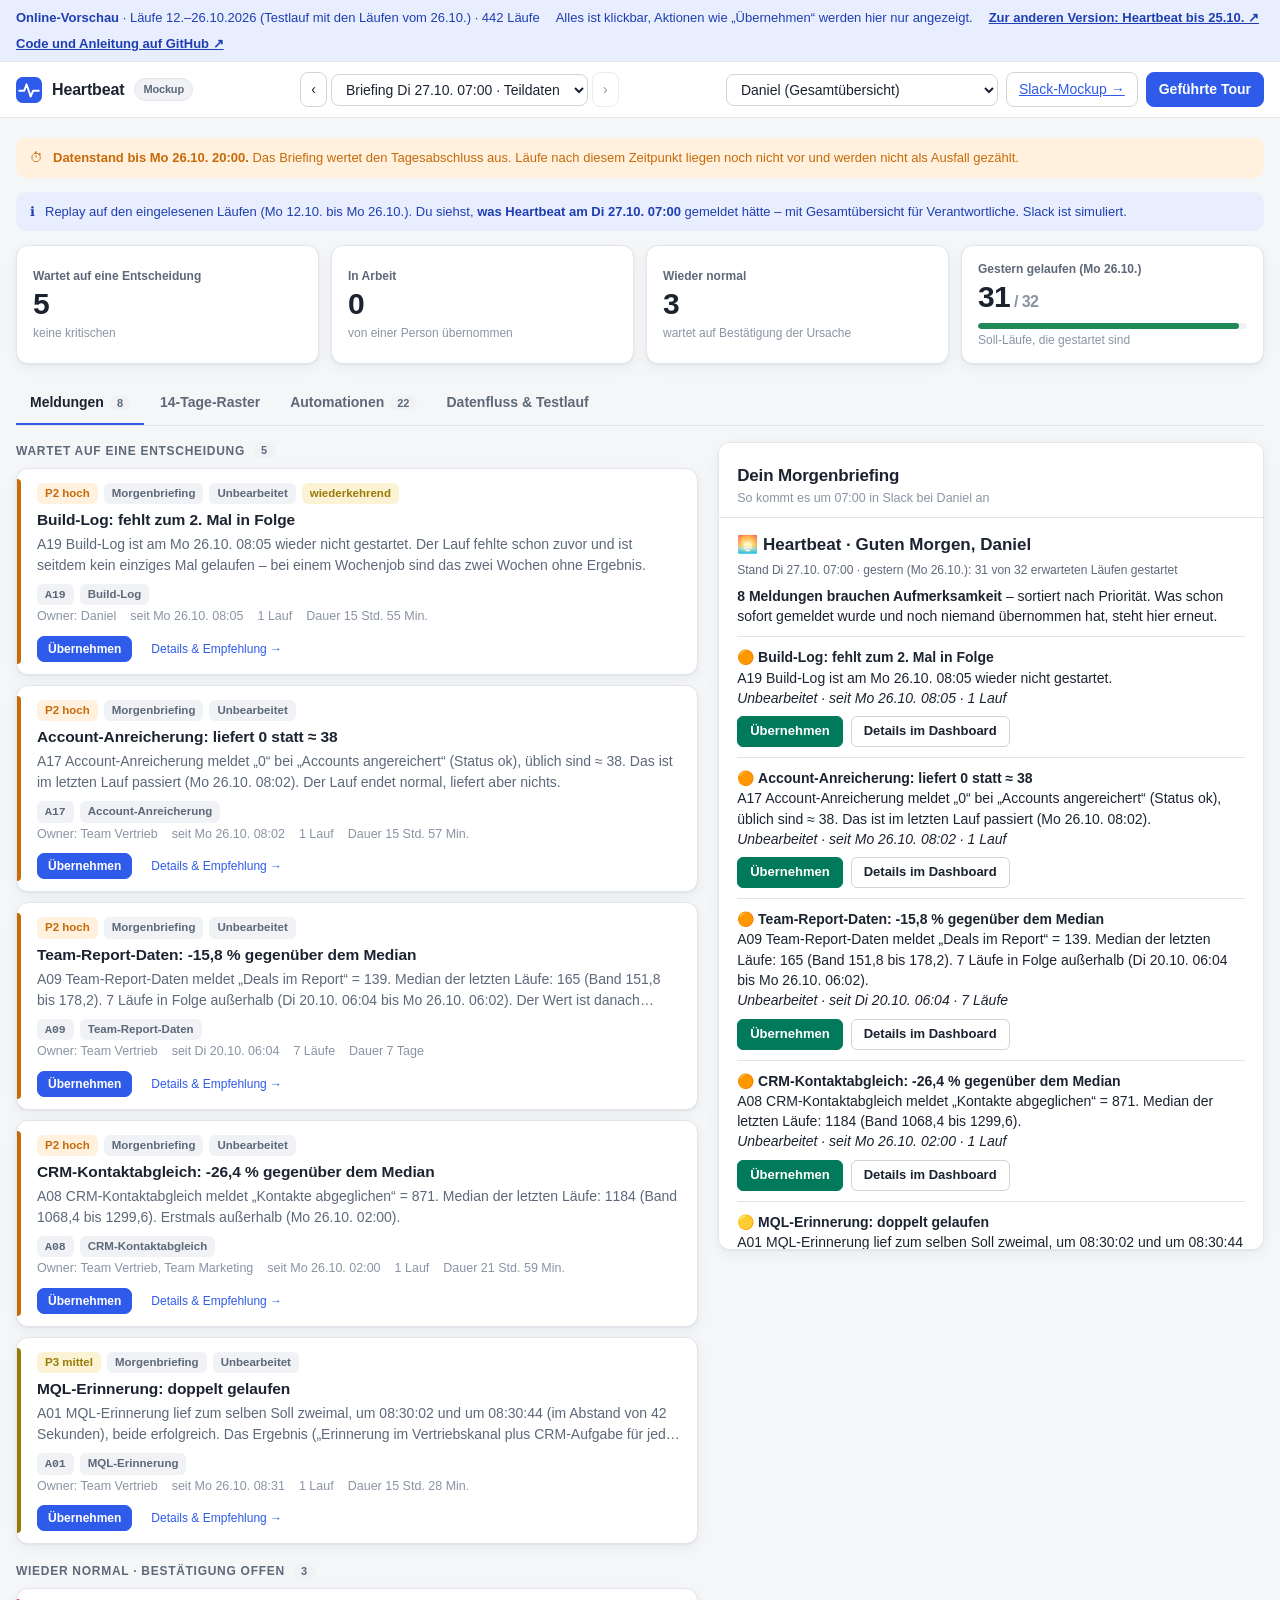
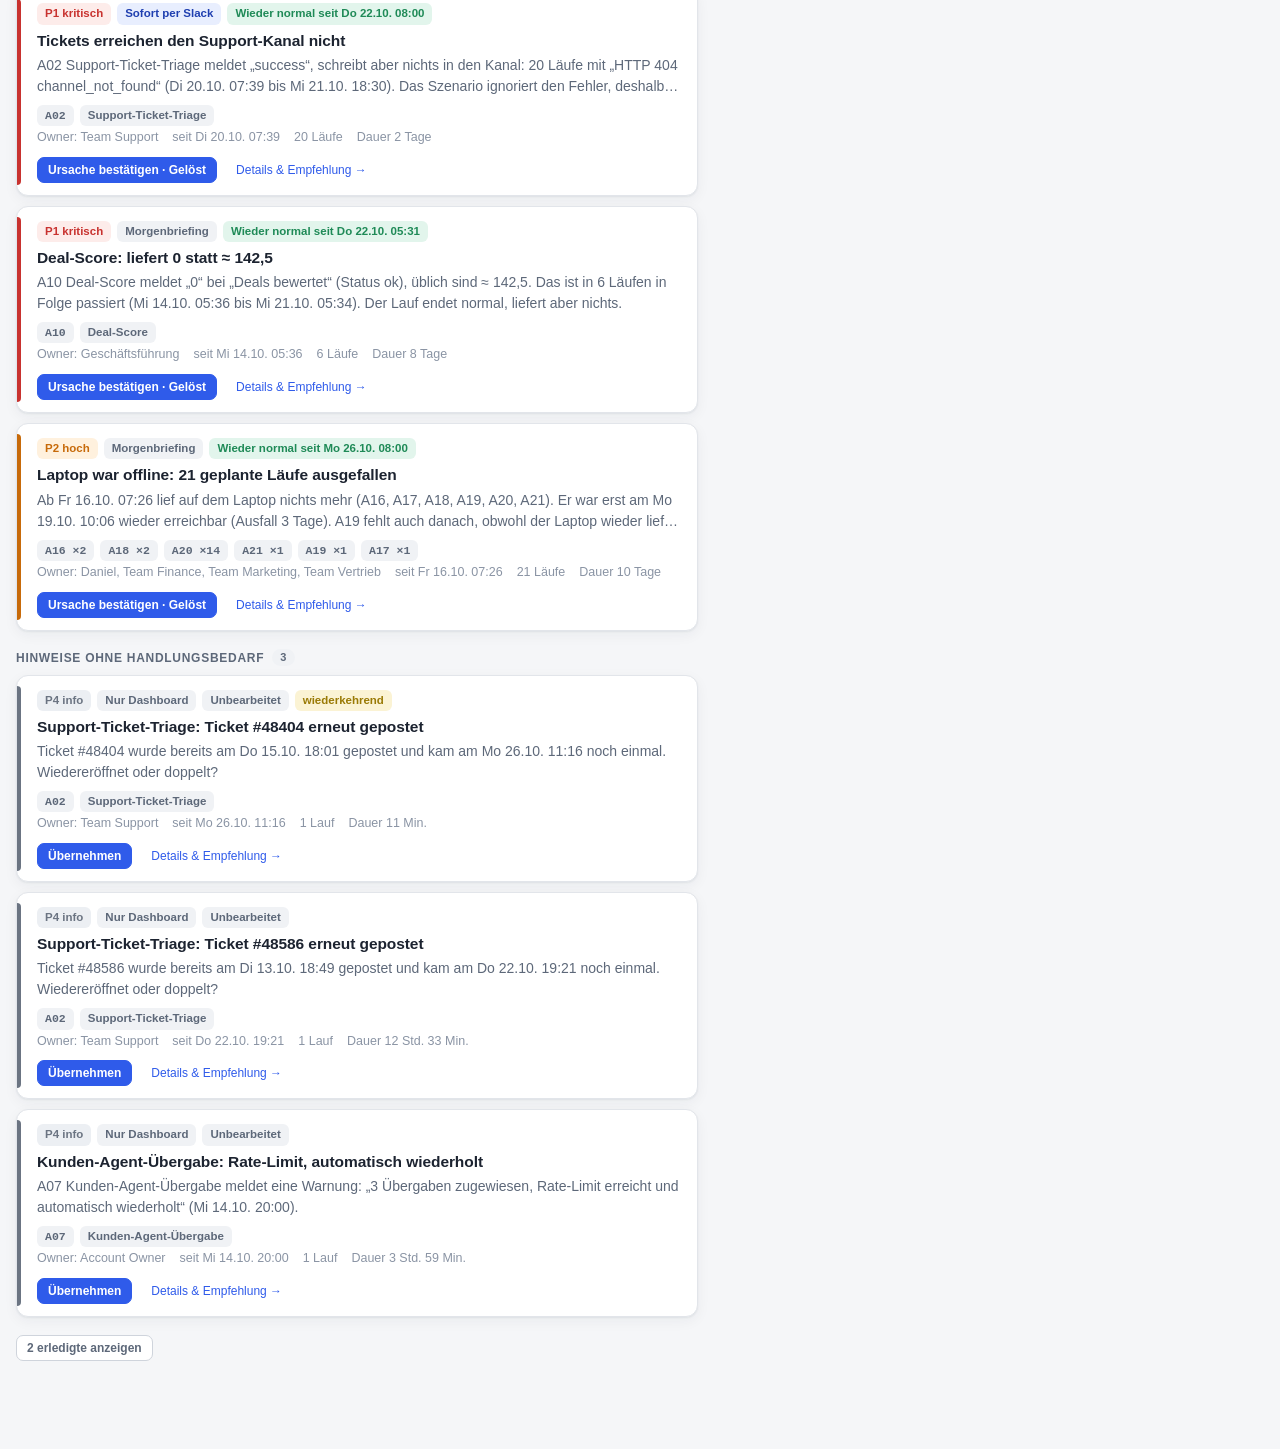
==== ergebnis/MVP_mit_26-10.html @ c48a9f31 "README als roter Faden, Ergebnis-Ordner, neue Präsentation - README: Kurzfassung, Problem, Vorgehen," ====
<!doctype html>
<html lang="de">
<head>
<meta charset="utf-8">
<meta name="viewport" content="width=device-width, initial-scale=1, viewport-fit=cover">
<title>Heartbeat Testlauf 26.10.</title>
<meta name="claude:viewport-fit-sides" content="cover">
<style>
/* Heartbeat – Dashboard und Slack-Mockup. Farben als Tokens, Dunkelmodus folgt dem System. */
:root {
  --bg: #f5f6f8; --surface: #ffffff; --surface-2: #f0f2f5; --line: #e2e5ea; --line-2: #cfd4dc;
  --text: #1c2330; --muted: #5d6879; --faint: #8a94a4;
  --accent: #2f5bea; --accent-bg: #e8eefe; --accent-text: #1f3fb0;
  --p1: #c8322f; --p1-bg: #fdecea; --p2: #c76a0a; --p2-bg: #fff1de; --p3: #9a7a06; --p3-bg: #fbf3d4; --p4: #6b7482; --p4-bg: #eceff3;
  --ok: #1f8a57; --ok-bg: #e2f5ec; --grid-na: #eef0f4; --shadow: 0 1px 2px rgba(20,30,50,.06), 0 4px 14px rgba(20,30,50,.05);
  --radius: 12px; --mono: ui-monospace, SFMono-Regular, Menlo, monospace;
}
@media (prefers-color-scheme: dark) {
  :root:not([data-theme="light"]) {--bg: #11151c; --surface: #181d26; --surface-2: #1f2530; --line: #2a313e; --line-2: #384152;
    --text: #e7ebf2; --muted: #a2adbf; --faint: #7d8799;
    --accent: #7c9bff; --accent-bg: #1d2748; --accent-text: #b8c9ff;
    --p1: #ff7b72; --p1-bg: #3a1c1c; --p2: #f0a04b; --p2-bg: #3a2a14; --p3: #e3c452; --p3-bg: #38310f; --p4: #9aa4b5; --p4-bg: #232a35;
    --ok: #4cc38a; --ok-bg: #14301f; --grid-na: #1d232d; --shadow: 0 1px 2px rgba(0,0,0,.4); color-scheme: dark; }
}
:root[data-theme="dark"] {--bg: #11151c; --surface: #181d26; --surface-2: #1f2530; --line: #2a313e; --line-2: #384152;
    --text: #e7ebf2; --muted: #a2adbf; --faint: #7d8799;
    --accent: #7c9bff; --accent-bg: #1d2748; --accent-text: #b8c9ff;
    --p1: #ff7b72; --p1-bg: #3a1c1c; --p2: #f0a04b; --p2-bg: #3a2a14; --p3: #e3c452; --p3-bg: #38310f; --p4: #9aa4b5; --p4-bg: #232a35;
    --ok: #4cc38a; --ok-bg: #14301f; --grid-na: #1d232d; --shadow: 0 1px 2px rgba(0,0,0,.4); color-scheme: dark; }
* { box-sizing: border-box; }
html { color-scheme: light dark; }
body { margin: 0; background: var(--bg); color: var(--text); font: 14px/1.5 -apple-system, BlinkMacSystemFont, "Segoe UI", Roboto, Helvetica, Arial, sans-serif; -webkit-font-smoothing: antialiased; }
button, select, input { font: inherit; color: inherit; }
button { cursor: pointer; }
a { color: var(--accent); }
.num { font-variant-numeric: tabular-nums; }
.sr { position: absolute; left: -9999px; }

/* ---------- Kopfleiste */
.top { position: sticky; top: 0; z-index: 20; background: color-mix(in srgb, var(--surface) 92%, transparent); backdrop-filter: blur(8px); border-bottom: 1px solid var(--line); }
.top-in { max-width: 1280px; margin: 0 auto; padding: 10px 24px; display: flex; align-items: center; gap: 16px; flex-wrap: wrap; }
.brand { display: flex; align-items: center; gap: 10px; font-weight: 650; font-size: 16px; letter-spacing: -.01em; }
.brand svg { width: 26px; height: 26px; }
.pill { font-size: 11px; font-weight: 600; padding: 2px 8px; border-radius: 999px; background: var(--surface-2); color: var(--muted); border: 1px solid var(--line); }
.pill.warn { background: var(--p2-bg); color: var(--p2); border-color: transparent; }
.stepper { display: flex; align-items: center; gap: 4px; margin: 0 auto; }
.stepper button, .btn { border: 1px solid var(--line-2); background: var(--surface); border-radius: 8px; padding: 6px 12px; transition: background .12s, border-color .12s; }
.stepper button { padding: 6px 10px; }
.stepper button:hover:not(:disabled), .btn:hover:not(:disabled) { background: var(--surface-2); }
button:disabled { opacity: .45; cursor: default; }
.stepper select { border: 1px solid var(--line-2); background: var(--surface); border-radius: 8px; padding: 6px 10px; min-width: 150px; max-width: 280px; }
.right { display: flex; align-items: center; gap: 8px; flex-wrap: wrap; }
.right label { color: var(--muted); font-size: 12px; }
.right select { border: 1px solid var(--line-2); background: var(--surface); border-radius: 8px; padding: 6px 10px; }
.btn.primary { background: var(--accent); border-color: var(--accent); color: #fff; font-weight: 600; }
.btn.primary:hover:not(:disabled) { filter: brightness(1.08); background: var(--accent); }
.btn.sm { padding: 3px 10px; font-size: 12px; border-radius: 7px; }
.btn.ghost { border-color: transparent; background: transparent; color: var(--accent); }
.btn.danger { color: var(--p1); }
:focus-visible { outline: 2px solid var(--accent); outline-offset: 2px; }

.wrap { max-width: 1280px; margin: 0 auto; padding: 20px 24px 80px; }
.banner { display: flex; gap: 10px; align-items: flex-start; padding: 10px 14px; border-radius: 10px; margin-bottom: 14px; background: var(--accent-bg); color: var(--accent-text); font-size: 13px; }
.banner.warn { background: var(--p2-bg); color: var(--p2); }
.banner b { font-weight: 650; }

/* ---------- Kennzahlen */
.kpis { display: grid; grid-template-columns: repeat(4, minmax(0, 1fr)); gap: 12px; margin-bottom: 18px; }
.kpi { background: var(--surface); border: 1px solid var(--line); border-radius: var(--radius); padding: 14px 16px; text-align: left; box-shadow: var(--shadow); }
.kpi:hover { border-color: var(--line-2); }
.kpi.on { outline: 2px solid var(--accent); }
.kpi .l { color: var(--muted); font-size: 12px; font-weight: 550; }
.kpi .v { font-size: 30px; font-weight: 680; letter-spacing: -.02em; line-height: 1.15; margin-top: 2px; }
.kpi .s { color: var(--faint); font-size: 12px; margin-top: 2px; }
.kpi.alert .v { color: var(--p1); }
.bar { height: 6px; background: var(--surface-2); border-radius: 99px; overflow: hidden; margin-top: 8px; }
.bar > i { display: block; height: 100%; background: var(--ok); border-radius: 99px; }

/* ---------- Tabs */
.tabs { display: flex; gap: 2px; border-bottom: 1px solid var(--line); margin-bottom: 16px; overflow-x: auto; }
.tab { background: none; border: 0; padding: 10px 14px; color: var(--muted); font-weight: 560; border-bottom: 2px solid transparent; white-space: nowrap; }
.tab.on { color: var(--text); border-bottom-color: var(--accent); }
.tab .n { margin-left: 6px; font-size: 11px; background: var(--surface-2); border-radius: 99px; padding: 1px 7px; color: var(--muted); }

/* ---------- Meldungen */
.cols { display: grid; grid-template-columns: minmax(0, 1.25fr) minmax(0, 1fr); gap: 20px; align-items: start; }
.lane-h { display: flex; align-items: center; gap: 8px; margin: 18px 0 8px; font-size: 12px; text-transform: uppercase; letter-spacing: .06em; color: var(--muted); font-weight: 650; }
.lane-h:first-child { margin-top: 0; }
.lane-h .n { background: var(--surface-2); border-radius: 99px; padding: 0 8px; font-size: 11px; }
.card { position: relative; background: var(--surface); border: 1px solid var(--line); border-radius: var(--radius); padding: 14px 16px 12px 20px; margin-bottom: 10px; box-shadow: var(--shadow); cursor: pointer; transition: border-color .12s, transform .12s; }
.card:hover { border-color: var(--line-2); }
.card.sel { border-color: var(--accent); box-shadow: 0 0 0 1px var(--accent), var(--shadow); }
.card::before { content: ""; position: absolute; left: 0; top: 10px; bottom: 10px; width: 4px; border-radius: 0 4px 4px 0; background: var(--p4); }
.card.p1::before { background: var(--p1); } .card.p2::before { background: var(--p2); } .card.p3::before { background: var(--p3); }
.card.done { opacity: .7; }
.card h3 { margin: 6px 0 4px; font-size: 15.5px; letter-spacing: -.005em; line-height: 1.3; }
.card p { margin: 0 0 8px; color: var(--muted); display: -webkit-box; -webkit-line-clamp: 2; -webkit-box-orient: vertical; overflow: hidden; }
.chips { display: flex; flex-wrap: wrap; gap: 6px; align-items: center; }
.chip { font-size: 11.5px; font-weight: 600; padding: 2px 8px; border-radius: 6px; background: var(--surface-2); color: var(--muted); white-space: nowrap; }
.chip.p1 { background: var(--p1-bg); color: var(--p1); } .chip.p2 { background: var(--p2-bg); color: var(--p2); } .chip.p3 { background: var(--p3-bg); color: var(--p3); } .chip.p4 { background: var(--p4-bg); color: var(--p4); }
.chip.ok { background: var(--ok-bg); color: var(--ok); } .chip.acc { background: var(--accent-bg); color: var(--accent-text); }
.chip.auto { font-family: var(--mono); font-weight: 560; }
.meta { display: flex; flex-wrap: wrap; gap: 6px 14px; color: var(--faint); font-size: 12.5px; align-items: center; margin-top: 2px; }
.acts { display: flex; gap: 8px; margin-top: 10px; }
.empty { text-align: center; padding: 40px 20px; background: var(--surface); border: 1px dashed var(--line-2); border-radius: var(--radius); color: var(--muted); }
.empty b { display: block; color: var(--text); font-size: 16px; margin-bottom: 4px; }

/* ---------- Seitenbereich */
.side { position: sticky; top: 76px; max-height: calc(100vh - 92px); overflow: auto; background: var(--surface); border: 1px solid var(--line); border-radius: var(--radius); box-shadow: var(--shadow); }
.side-h { padding: 16px 18px 10px; border-bottom: 1px solid var(--line); position: sticky; top: 0; background: var(--surface); z-index: 2; }
.side-h h2 { margin: 6px 0 2px; font-size: 17px; line-height: 1.3; letter-spacing: -.01em; }
.x { float: right; border: 0; background: var(--surface-2); border-radius: 8px; width: 30px; height: 30px; font-size: 18px; line-height: 1; color: var(--muted); }
.side-b { padding: 14px 18px 20px; }
.subtabs { display: flex; gap: 2px; padding: 0 12px; border-bottom: 1px solid var(--line); position: sticky; top: 0; background: var(--surface); }
.subtabs .tab { padding: 9px 10px; font-size: 13px; }
.sec { margin: 0 0 18px; }
.sec h4 { margin: 0 0 6px; font-size: 11.5px; text-transform: uppercase; letter-spacing: .06em; color: var(--muted); font-weight: 650; }
.sec p { margin: 0; }
.sec ul { margin: 0; padding-left: 18px; } .sec li { margin: 3px 0; }
.callout { padding: 10px 12px; border-radius: 10px; background: var(--surface-2); color: var(--muted); font-size: 13px; margin-bottom: 14px; }
.callout.ai { background: var(--accent-bg); color: var(--accent-text); }
.step { display: grid; grid-template-columns: 78px 1fr; gap: 10px; padding: 10px 0; border-top: 1px solid var(--line); align-items: start; }
.step:first-of-type { border-top: 0; }
.step .tp { font-size: 11px; font-weight: 700; text-transform: uppercase; letter-spacing: .05em; padding-top: 2px; }
.tp.pruefen { color: var(--accent); } .tp.aendern { color: var(--p2); } .tp.nacharbeit { color: var(--ok); } .tp.bestaetigen { color: var(--p3); }
.step .approve { margin-top: 6px; }
.pl { padding: 10px 12px; border: 1px solid var(--line); border-radius: 10px; margin-bottom: 8px; }
.pl b { display: block; margin-bottom: 2px; }
.str { font-size: 11px; font-weight: 650; padding: 1px 7px; border-radius: 99px; margin-left: 6px; }
.str.belegt { background: var(--ok-bg); color: var(--ok); } .str.hinweis { background: var(--accent-bg); color: var(--accent-text); } .str.hypothese { background: var(--p3-bg); color: var(--p3); }
.tl { list-style: none; margin: 0; padding: 0 0 0 14px; border-left: 2px solid var(--line); }
.tl li { position: relative; padding: 0 0 14px 14px; }
.tl li::before { content: ""; position: absolute; left: -22px; top: 5px; width: 10px; height: 10px; border-radius: 50%; background: var(--line-2); border: 2px solid var(--surface); }
.tl li.slack::before { background: var(--accent); } .tl li.ok::before { background: var(--ok); } .tl li.mensch::before { background: var(--p3); } .tl li.erkannt::before { background: var(--p1); }
.tl .t { color: var(--faint); font-size: 12px; display: block; }
table { border-collapse: collapse; width: 100%; }
th { text-align: left; font-size: 11.5px; text-transform: uppercase; letter-spacing: .05em; color: var(--muted); font-weight: 650; padding: 8px 10px; border-bottom: 1px solid var(--line); background: var(--surface); position: sticky; top: 0; }
td { padding: 8px 10px; border-bottom: 1px solid var(--line); vertical-align: top; }
tr.hit td { background: var(--p1-bg); } tr.miss td { background: var(--p2-bg); } tr.good td { background: var(--ok-bg); }
.mono { font-family: var(--mono); font-size: 12px; }
.tbl-wrap { border: 1px solid var(--line); border-radius: var(--radius); background: var(--surface); overflow: auto; box-shadow: var(--shadow); }
.dot { display: inline-block; width: 9px; height: 9px; border-radius: 50%; background: var(--ok); margin-right: 6px; }
.dot.l1 { background: var(--p1); } .dot.l2 { background: var(--p2); } .dot.l3 { background: var(--p3); }

/* ---------- Raster */
.grid-wrap { background: var(--surface); border: 1px solid var(--line); border-radius: var(--radius); padding: 16px; overflow: auto; box-shadow: var(--shadow); }
.grid { border-collapse: separate; border-spacing: 3px; width: auto; }
.grid th { position: static; border: 0; background: none; padding: 0 0 4px; text-align: center; font-size: 10.5px; line-height: 1.25; text-transform: none; letter-spacing: 0; white-space: nowrap; width: 24px; min-width: 24px; font-weight: 600; }
.grid th.we { color: var(--faint); font-weight: 500; } .grid th.cur { color: var(--accent); }
.grid td { padding: 0; border: 0; }
.grid td.lab { padding: 0 12px 0 0; white-space: nowrap; font-size: 13px; }
.grid td.lab small { color: var(--faint); margin-left: 6px; }
.grid .grp td { padding: 12px 0 4px; font-size: 11px; font-weight: 700; text-transform: uppercase; letter-spacing: .06em; color: var(--muted); }
.cell { width: 24px; height: 22px; border-radius: 5px; display: flex; align-items: center; justify-content: center; font-size: 11px; font-weight: 700; background: var(--grid-na); color: transparent; border: 0; padding: 0; }
.cell.ok { background: var(--ok-bg); color: var(--ok); box-shadow: inset 0 0 0 1px color-mix(in srgb, var(--ok) 35%, transparent); }
.cell.fail { background: var(--p1); color: #fff; }
.cell.miss { background: repeating-linear-gradient(135deg, var(--p2) 0 4px, color-mix(in srgb, var(--p2) 55%, var(--surface)) 4px 8px); color: #fff; }
.cell.warn { background: var(--p3); color: #fff; }
.cell.cur { outline: 2px solid var(--accent); outline-offset: 1px; }
button.cell:hover { transform: scale(1.12); }
.legend { display: flex; gap: 16px; flex-wrap: wrap; margin-top: 14px; color: var(--muted); font-size: 12.5px; }
.legend span { display: inline-flex; align-items: center; gap: 6px; } .legend .cell { width: 16px; height: 16px; font-size: 10px; }

/* ---------- Datenfluss */
.flow { display: grid; grid-template-columns: repeat(4, minmax(0, 1fr)); gap: 12px; margin-bottom: 18px; }
.flow > div { background: var(--surface); border: 1px solid var(--line); border-radius: var(--radius); padding: 14px; position: relative; box-shadow: var(--shadow); }
.flow > div:not(:last-child)::after { content: "›"; position: absolute; right: -11px; top: 50%; transform: translateY(-50%); font-size: 22px; color: var(--faint); background: var(--bg); line-height: 1; z-index: 1; }
.flow b { display: block; margin-bottom: 4px; } .flow small { color: var(--muted); }
.flow .no { width: 22px; height: 22px; border-radius: 50%; background: var(--accent-bg); color: var(--accent-text); display: inline-flex; align-items: center; justify-content: center; font-size: 12px; font-weight: 700; margin-bottom: 8px; }
.two { display: grid; grid-template-columns: 1fr 1fr; gap: 16px; }
.box { background: var(--surface); border: 1px solid var(--line); border-radius: var(--radius); padding: 16px; box-shadow: var(--shadow); }
.box h3 { margin: 0 0 8px; font-size: 15px; }
.kv { display: grid; grid-template-columns: 160px 1fr; gap: 6px 12px; margin: 0; }
.kv dt { color: var(--muted); } .kv dd { margin: 0; }
.drop { display: block; cursor: pointer; margin: 14px 0 4px; border: 2px dashed var(--line-2); border-radius: 12px; padding: 26px 18px; text-align: center; color: var(--muted); font-weight: 560; }
.drop:hover { border-color: var(--accent); color: var(--accent-text); }
.drop.on { border-color: var(--accent); background: var(--accent-bg); }
pre.code { background: var(--surface-2); border-radius: 10px; padding: 12px; overflow: auto; font: 12px/1.5 var(--mono); margin: 8px 0 0; }

/* ---------- Tour */
.tour { position: fixed; left: 50%; bottom: 20px; transform: translateX(-50%); width: min(640px, calc(100vw - 32px)); z-index: 50; background: var(--text); color: var(--bg); border-radius: 14px; padding: 16px 18px; box-shadow: 0 10px 40px rgba(0,0,0,.35); }
.tour h4 { margin: 0 0 4px; font-size: 15px; } .tour p { margin: 0 0 12px; opacity: .88; }
.tour .row { display: flex; align-items: center; gap: 8px; } .tour .row .sp { flex: 1; font-size: 12px; opacity: .7; }
.tour .btn { background: transparent; color: var(--bg); border-color: color-mix(in srgb, var(--bg) 40%, transparent); }
.tour .btn.primary { background: var(--bg); color: var(--text); border-color: var(--bg); }
.toast { position: fixed; top: 74px; right: 24px; background: var(--text); color: var(--bg); padding: 10px 14px; border-radius: 10px; z-index: 60; box-shadow: var(--shadow); max-width: 380px; font-size: 13px; }

@media (max-width: 960px) {
  .cols, .two { grid-template-columns: 1fr; }
  .kpis { grid-template-columns: repeat(2, 1fr); }
  .flow { grid-template-columns: 1fr 1fr; } .flow > div::after { display: none; }
  .side { position: fixed; inset: 0; max-height: none; z-index: 40; border-radius: 0; }
  .stepper { order: 3; margin: 0; width: 100%; }
  .top-in, .wrap { padding-left: 16px; padding-right: 16px; }
}
@media print { .top, .tour { display: none; } }

/* Block-Kit-Darstellung (Dashboard-Vorschau + Slack-Mockup) */
.sb { font-size: 14px; line-height: 1.45; }
.sb-h { font-size: 17px; font-weight: 700; margin: 2px 0 6px; line-height: 1.3; }
.sb-s { margin: 6px 0; }
.sb-f { display: grid; grid-template-columns: 1fr 1fr; gap: 8px 16px; margin-top: 8px; }
.sb-c { color: var(--muted); font-size: 12px; margin: 6px 0; }
.sb hr { border: 0; border-top: 1px solid var(--line); margin: 10px 0; }
.sb-a { display: flex; flex-wrap: wrap; gap: 8px; margin: 8px 0 2px; }
.sb-b { border: 1px solid var(--line-2); background: var(--surface); border-radius: 6px; padding: 5px 12px; font-weight: 600; font-size: 13px; }
.sb-b:hover { background: var(--surface-2); }
.sb-b.pri { background: #007a5a; border-color: #007a5a; color: #fff; }
.sb code { background: var(--surface-2); border: 1px solid var(--line); border-radius: 4px; padding: 0 4px; font: 12px var(--mono); color: var(--p1); }

/* Slack-Fenster */
.slk { display: grid; grid-template-columns: 240px 1fr; height: 100vh; background: var(--surface); }
.slk-nav { background: #3f0e40; color: #e8d9e8; padding: 14px 0; display: flex; flex-direction: column; overflow: auto; }
.slk-nav h1 { font-size: 16px; color: #fff; margin: 0 16px 14px; }
.slk-nav h2 { font-size: 12px; text-transform: uppercase; letter-spacing: .05em; margin: 16px 16px 6px; color: #c9b1ca; }
.slk-nav a { display: block; padding: 4px 16px; color: #e8d9e8; text-decoration: none; border-radius: 6px; margin: 0 8px; }
.slk-nav a.on { background: #1164a3; color: #fff; }
.slk-nav a:hover:not(.on) { background: rgba(255,255,255,.1); }
.slk-main { display: flex; flex-direction: column; min-width: 0; }
.slk-top { padding: 12px 20px; border-bottom: 1px solid var(--line); display: flex; align-items: center; gap: 12px; flex-wrap: wrap; }
.slk-top b { font-size: 16px; } .slk-top .sp { flex: 1; }
.slk-feed { flex: 1; overflow: auto; padding: 8px 20px 40px; }
.slk-day { text-align: center; margin: 18px 0 8px; position: relative; }
.slk-day span { background: var(--surface); position: relative; padding: 2px 12px; border: 1px solid var(--line); border-radius: 99px; font-size: 12px; font-weight: 650; color: var(--muted); }
.slk-day::before { content: ""; position: absolute; left: 0; right: 0; top: 50%; border-top: 1px solid var(--line); }
.slk-msg { display: grid; grid-template-columns: 40px 1fr; gap: 10px; padding: 8px 0; max-width: 760px; }
.slk-av { width: 36px; height: 36px; border-radius: 8px; background: var(--accent); display: flex; align-items: center; justify-content: center; }
.slk-av svg { width: 22px; height: 22px; }
.slk-who { font-weight: 700; } .slk-who small { font-weight: 400; color: var(--faint); margin-left: 6px; } .slk-who .app { font-size: 10px; background: var(--surface-2); border-radius: 4px; padding: 0 4px; color: var(--muted); margin-left: 4px; }
.slk-body { border-left: 4px solid var(--line-2); padding: 2px 0 2px 12px; margin-top: 3px; }
.slk-body.alert { border-left-color: var(--p1); } .slk-body.eskalation { border-left-color: var(--p1); } .slk-body.entwarnung { border-left-color: var(--ok); } .slk-body.briefing { border-left-color: var(--accent); }
.slk-tools { margin-top: 6px; display: flex; gap: 12px; }
.slk-tools button { background: none; border: 0; color: var(--muted); font-size: 12px; padding: 0; text-decoration: underline; }
.slk-json { max-height: 260px; }
.slk-note { background: var(--p2-bg); color: var(--p2); padding: 8px 20px; font-size: 13px; }
@media (max-width: 760px) { .slk { grid-template-columns: 1fr; } .slk-nav { display: none; } }

/* Vorschau-Anpassungen (nur in der Online-Fassung) */
.top { top: env(safe-area-inset-top, 0px); }
body::before { content: ""; position: fixed; inset: 0 0 auto; height: env(safe-area-inset-top, 0px); z-index: 10; background: var(--surface); }
.top-in, .wrap, .ribbon-in { padding-left: max(16px, env(safe-area-inset-left, 0px)); padding-right: max(16px, env(safe-area-inset-right, 0px)); }
.wrap { padding-block: 20px 80px; }
.ribbon { background: var(--accent-bg); color: var(--accent-text); border-bottom: 1px solid var(--line); font-size: 13px; }
.ribbon-in { max-width: 1280px; margin: 0 auto; padding-block: 8px; display: flex; gap: 6px 16px; flex-wrap: wrap; align-items: center; }
.ribbon b { font-weight: 650; } .ribbon a { color: var(--accent-text); font-weight: 600; }
#hb-slack .slk { height: 100vh; }

</style>
</head>
<body>
<div id="hb-dash"><div class="ribbon"><div class="ribbon-in"><span><b>Online-Vorschau</b> · Läufe 12.–26.10.2026 (Testlauf mit den Läufen vom 26.10.) · 442 Läufe</span><span>Alles ist klickbar, Aktionen wie „Übernehmen“ werden hier nur angezeigt.</span><a href="https://claude.ai/artifact/CnsVpL8jFZXvqstir2ygk3" target="_blank" rel="noopener">Zur anderen Version: Heartbeat bis 25.10. ↗</a><a href="https://github.com/LucaOhm/TradeLink_Case_04.12" target="_blank" rel="noopener">Code und Anleitung auf GitHub ↗</a></div></div>
<header class="top"><div class="top-in">
  <div class="brand">
    <svg viewBox="0 0 32 32" aria-hidden="true"><rect width="32" height="32" rx="8" fill="var(--accent)"/><path d="M4 17h6l3-8 5 15 3-7h7" fill="none" stroke="#fff" stroke-width="2.4" stroke-linecap="round" stroke-linejoin="round"/></svg>
    Heartbeat <span class="pill" title="Dashboard-Mockup auf echten Daten. Slack ist simuliert.">Mockup</span>
  </div>
  <div class="stepper" role="group" aria-label="Zeitpunkt">
    <button id="prev" aria-label="Früherer Morgen">‹</button>
    <select id="when" aria-label="Briefing-Zeitpunkt"></select>
    <button id="next" aria-label="Späterer Morgen">›</button>
  </div>
  <div class="right">
    <select id="who" aria-label="Ansicht als"></select>
    <a class="btn" id="slacklink" href="#slack-daniel">Slack-Mockup →</a>
    <button class="btn primary" id="tourbtn">Geführte Tour</button>
  </div>
</div></header>

<main class="wrap">
  <div id="banner"></div>
  <section class="kpis" id="kpis" aria-label="Kennzahlen"></section>
  <nav class="tabs" id="tabs" role="tablist"></nav>
  <section id="view"></section>
</main>
<div id="tour"></div>
<div id="toast"></div>
</div>
<div id="hb-slack" hidden>
<div class="slk">
  <nav class="slk-nav" aria-label="Slack-Navigation (Mockup)">
    <h1>Case-Workspace <span class="pill">Mockup</span></h1>
    <h2>Kanäle</h2>
    <a href="#" tabindex="-1"># support</a><a href="#" tabindex="-1"># finance-freigaben</a><a href="#" tabindex="-1"># vertrieb</a><a href="#" tabindex="-1"># ops-heartbeat</a>
    <h2>Apps</h2>
    <a href="#" class="on" id="s-navhb">Heartbeat</a>
    <h2>Zurück</h2>
    <a id="s-todash" href="#dashboard">← Zurück zum Dashboard</a>
  </nav>
  <div class="slk-main">
    <div class="slk-note">Mockup: So würden die Nachrichten in Slack ankommen. Es wird nichts gesendet. Die Buttons wirken auf dieselben Daten wie das Dashboard.</div>
    <div class="slk-top">
      <b>Heartbeat</b><span class="pill">App</span><span class="sp"></span>
      <div class="stepper"><button id="s-prev" aria-label="Früher">‹</button><select id="s-when" aria-label="Zeitpunkt"></select><button id="s-next" aria-label="Später">›</button></div>
      <span style="display:inline-flex;gap:6px;align-items:center;white-space:nowrap"><label for="s-who" style="color:var(--muted);font-size:12px">Nachrichten an</label><select id="s-who" style="border:1px solid var(--line-2);background:var(--surface);border-radius:8px;padding:6px 10px"></select></span>
    </div>
    <div class="slk-feed" id="s-feed" aria-live="polite"></div>
  </div>
</div>
<div id="s-toast"></div>
</div>
<script>window.HB_DATA = {"state":{"2026-10-13T07:00:00|daniel":{"as_of":"2026-10-13T07:00:00","label":"Di 13.10. 07:00","deliver_label":"Di 13.10. 07:00","teilweise":false,"daten_bis":"","user":{"id":"daniel","name":"Daniel","rolle":"Chief of Staff","alle":true},"users":[{"id":"daniel","name":"Daniel","rolle":"Chief of Staff","alle":true},{"id":"gf","name":"Geschäftsführung","rolle":"Verantwortung","alle":true},{"id":"vertrieb","name":"Team Vertrieb","rolle":"Fachbereich","alle":false},{"id":"support","name":"Team Support","rolle":"Fachbereich","alle":false},{"id":"finance","name":"Team Finance","rolle":"Fachbereich","alle":false},{"id":"marketing","name":"Team Marketing","rolle":"Fachbereich","alle":false},{"id":"account_owner","name":"Account Owner","rolle":"Fachbereich","alle":false},{"id":"team3","name":"Team 3","rolle":"Fachbereich","alle":false}],"points":[{"iso":"2026-10-13T07:00:00","deliver":"2026-10-13T07:00:00","label":"Di 13.10. 07:00","tag":"Di 13.10.","teilweise":false,"daten_bis":""},{"iso":"2026-10-14T07:00:00","deliver":"2026-10-14T07:00:00","label":"Mi 14.10. 07:00","tag":"Mi 14.10.","teilweise":false,"daten_bis":""},{"iso":"2026-10-15T07:00:00","deliver":"2026-10-15T07:00:00","label":"Do 15.10. 07:00","tag":"Do 15.10.","teilweise":false,"daten_bis":""},{"iso":"2026-10-16T07:00:00","deliver":"2026-10-16T07:00:00","label":"Fr 16.10. 07:00","tag":"Fr 16.10.","teilweise":false,"daten_bis":""},{"iso":"2026-10-17T07:00:00","deliver":"2026-10-17T07:00:00","label":"Sa 17.10. 07:00","tag":"Sa 17.10.","teilweise":false,"daten_bis":""},{"iso":"2026-10-18T07:00:00","deliver":"2026-10-18T07:00:00","label":"So 18.10. 07:00","tag":"So 18.10.","teilweise":false,"daten_bis":""},{"iso":"2026-10-19T07:00:00","deliver":"2026-10-19T07:00:00","label":"Mo 19.10. 07:00","tag":"Mo 19.10.","teilweise":false,"daten_bis":""},{"iso":"2026-10-20T07:00:00","deliver":"2026-10-20T07:00:00","label":"Di 20.10. 07:00","tag":"Di 20.10.","teilweise":false,"daten_bis":""},{"iso":"2026-10-21T07:00:00","deliver":"2026-10-21T07:00:00","label":"Mi 21.10. 07:00","tag":"Mi 21.10.","teilweise":false,"daten_bis":""},{"iso":"2026-10-22T07:00:00","deliver":"2026-10-22T07:00:00","label":"Do 22.10. 07:00","tag":"Do 22.10.","teilweise":false,"daten_bis":""},{"iso":"2026-10-23T07:00:00","deliver":"2026-10-23T07:00:00","label":"Fr 23.10. 07:00","tag":"Fr 23.10.","teilweise":false,"daten_bis":""},{"iso":"2026-10-24T07:00:00","deliver":"2026-10-24T07:00:00","label":"Sa 24.10. 07:00","tag":"Sa 24.10.","teilweise":false,"daten_bis":""},{"iso":"2026-10-25T07:00:00","deliver":"2026-10-25T07:00:00","label":"So 25.10. 07:00","tag":"So 25.10.","teilweise":false,"daten_bis":""},{"iso":"2026-10-26T07:00:00","deliver":"2026-10-26T07:00:00","label":"Mo 26.10. 07:00","tag":"Mo 26.10.","teilweise":false,"daten_bis":""},{"iso":"2026-10-27T00:00:00","deliver":"2026-10-27T07:00:00","label":"Di 27.10. 07:00","tag":"Di 27.10.","teilweise":true,"daten_bis":"Mo 26.10. 20:00"}],"kpi":{"wartet":0,"in_arbeit":0,"erholt":0,"kritisch":0,"info":0,"erledigt":0},"bilanz":{"label":"Mo 12.10.","soll":32,"ist":32},"incidents":[],"grid":{"days":[{"iso":"2026-10-12","label":"Mo 12.10.","wd":0},{"iso":"2026-10-13","label":"Di 13.10.","wd":1}],"rows":[{"id":"A01","name":"MQL-Erinnerung","werkzeug":"Make","owner":["Team Vertrieb"],"klasse":"morgen","cells":[{"d":"2026-10-12","s":"ok","soll":1,"ist":1,"n":1,"txt":"1 von 1 Soll-Läufen","inc":null},{"d":"2026-10-13","s":"na","soll":0,"ist":0,"n":0,"txt":"","inc":null}]},{"id":"A02","name":"Support-Ticket-Triage","werkzeug":"Make","owner":["Team Support"],"klasse":"sofort","cells":[{"d":"2026-10-12","s":"ok","soll":0,"ist":0,"n":9,"txt":"9 Läufe","inc":null},{"d":"2026-10-13","s":"na","soll":0,"ist":0,"n":0,"txt":"","inc":null}]},{"id":"A03","name":"Abo-Anlage nach Abschluss","werkzeug":"Make","owner":["Team Finance"],"klasse":"sofort","cells":[{"d":"2026-10-12","s":"na","soll":0,"ist":0,"n":0,"txt":"","inc":null},{"d":"2026-10-13","s":"na","soll":0,"ist":0,"n":0,"txt":"","inc":null}]},{"id":"A04","name":"Transkript-Import","werkzeug":"Make","owner":["Daniel"],"klasse":"morgen","cells":[{"d":"2026-10-12","s":"ok","soll":1,"ist":1,"n":1,"txt":"1 von 1 Soll-Läufen","inc":null},{"d":"2026-10-13","s":"ok","soll":1,"ist":1,"n":1,"txt":"1 von 1 Soll-Läufen","inc":null}]},{"id":"A05","name":"LinkedIn-Entwürfe","werkzeug":"Make","owner":["Team Marketing"],"klasse":"morgen","cells":[{"d":"2026-10-12","s":"ok","soll":1,"ist":1,"n":1,"txt":"1 von 1 Soll-Läufen","inc":null},{"d":"2026-10-13","s":"na","soll":0,"ist":0,"n":0,"txt":"","inc":null}]},{"id":"A06","name":"Release-Post","werkzeug":"Make","owner":["Daniel"],"klasse":"morgen","cells":[{"d":"2026-10-12","s":"na","soll":0,"ist":0,"n":0,"txt":"","inc":null},{"d":"2026-10-13","s":"na","soll":0,"ist":0,"n":0,"txt":"","inc":null}]},{"id":"A07","name":"Kunden-Agent-Übergabe","werkzeug":"Make","owner":["Account Owner"],"klasse":"sofort","cells":[{"d":"2026-10-12","s":"ok","soll":6,"ist":6,"n":6,"txt":"6 von 6 Soll-Läufen","inc":null},{"d":"2026-10-13","s":"ok","soll":2,"ist":2,"n":2,"txt":"2 von 2 Soll-Läufen","inc":null}]},{"id":"A08","name":"CRM-Kontaktabgleich","werkzeug":"Make","owner":["Team Vertrieb","Team Marketing"],"klasse":"morgen","cells":[{"d":"2026-10-12","s":"ok","soll":1,"ist":1,"n":1,"txt":"1 von 1 Soll-Läufen","inc":null},{"d":"2026-10-13","s":"ok","soll":1,"ist":1,"n":1,"txt":"1 von 1 Soll-Läufen","inc":null}]},{"id":"A09","name":"Team-Report-Daten","werkzeug":"Claude-Routine (Cloud)","owner":["Team Vertrieb"],"klasse":"morgen","cells":[{"d":"2026-10-12","s":"ok","soll":1,"ist":1,"n":1,"txt":"1 von 1 Soll-Läufen","inc":null},{"d":"2026-10-13","s":"ok","soll":1,"ist":1,"n":1,"txt":"1 von 1 Soll-Läufen","inc":null}]},{"id":"A10","name":"Deal-Score","werkzeug":"Claude-Routine (Cloud)","owner":["Geschäftsführung"],"klasse":"morgen","cells":[{"d":"2026-10-12","s":"ok","soll":1,"ist":1,"n":1,"txt":"1 von 1 Soll-Läufen","inc":null},{"d":"2026-10-13","s":"ok","soll":1,"ist":1,"n":1,"txt":"1 von 1 Soll-Läufen","inc":null}]},{"id":"A11","name":"Feedback Wissensbasis","werkzeug":"Claude-Routine (Cloud)","owner":["Daniel"],"klasse":"morgen","cells":[{"d":"2026-10-12","s":"ok","soll":1,"ist":1,"n":1,"txt":"1 von 1 Soll-Läufen","inc":null},{"d":"2026-10-13","s":"ok","soll":1,"ist":1,"n":1,"txt":"1 von 1 Soll-Läufen","inc":null}]},{"id":"A12","name":"Wochen-Spotlight","werkzeug":"Claude-Routine (Cloud)","owner":["Daniel"],"klasse":"morgen","cells":[{"d":"2026-10-12","s":"ok","soll":1,"ist":1,"n":1,"txt":"1 von 1 Soll-Läufen","inc":null},{"d":"2026-10-13","s":"na","soll":0,"ist":0,"n":0,"txt":"","inc":null}]},{"id":"A13","name":"Check-in-Vorlage Team 3","werkzeug":"Claude-Routine (Cloud)","owner":["Team 3"],"klasse":"morgen","cells":[{"d":"2026-10-12","s":"ok","soll":1,"ist":1,"n":1,"txt":"1 von 1 Soll-Läufen","inc":null},{"d":"2026-10-13","s":"na","soll":0,"ist":0,"n":0,"txt":"","inc":null}]},{"id":"A14","name":"Produktfolie All-Hands","werkzeug":"Claude-Routine (Cloud)","owner":["Daniel"],"klasse":"morgen","cells":[{"d":"2026-10-12","s":"na","soll":0,"ist":0,"n":0,"txt":"","inc":null},{"d":"2026-10-13","s":"na","soll":0,"ist":0,"n":0,"txt":"","inc":null}]},{"id":"A15","name":"Pipeline-Wochenreport","werkzeug":"Claude-Routine (Cloud)","owner":["Geschäftsführung"],"klasse":"morgen","cells":[{"d":"2026-10-12","s":"ok","soll":1,"ist":1,"n":1,"txt":"1 von 1 Soll-Läufen","inc":null},{"d":"2026-10-13","s":"na","soll":0,"ist":0,"n":0,"txt":"","inc":null}]},{"id":"A16","name":"Rechnungs-Snapshot","werkzeug":"Geplanter Task (Laptop)","owner":["Team Finance"],"klasse":"morgen","cells":[{"d":"2026-10-12","s":"ok","soll":1,"ist":1,"n":1,"txt":"1 von 1 Soll-Läufen","inc":null},{"d":"2026-10-13","s":"na","soll":0,"ist":0,"n":0,"txt":"","inc":null}]},{"id":"A17","name":"Account-Anreicherung","werkzeug":"Geplanter Task (Laptop)","owner":["Team Vertrieb"],"klasse":"morgen","cells":[{"d":"2026-10-12","s":"ok","soll":1,"ist":1,"n":1,"txt":"1 von 1 Soll-Läufen","inc":null},{"d":"2026-10-13","s":"na","soll":0,"ist":0,"n":0,"txt":"","inc":null}]},{"id":"A18","name":"Tagesplanung","werkzeug":"Geplanter Task (Laptop)","owner":["Daniel"],"klasse":"morgen","cells":[{"d":"2026-10-12","s":"ok","soll":1,"ist":1,"n":1,"txt":"1 von 1 Soll-Läufen","inc":null},{"d":"2026-10-13","s":"na","soll":0,"ist":0,"n":0,"txt":"","inc":null}]},{"id":"A19","name":"Build-Log","werkzeug":"Geplanter Task (Laptop)","owner":["Daniel"],"klasse":"morgen","cells":[{"d":"2026-10-12","s":"ok","soll":1,"ist":1,"n":1,"txt":"1 von 1 Soll-Läufen","inc":null},{"d":"2026-10-13","s":"na","soll":0,"ist":0,"n":0,"txt":"","inc":null}]},{"id":"A20","name":"Postfach-Scan","werkzeug":"Geplanter Task (Laptop)","owner":["Daniel"],"klasse":"morgen","cells":[{"d":"2026-10-12","s":"ok","soll":11,"ist":11,"n":11,"txt":"11 von 11 Soll-Läufen","inc":null},{"d":"2026-10-13","s":"na","soll":0,"ist":0,"n":0,"txt":"","inc":null}]},{"id":"A21","name":"LinkedIn-Feedback","werkzeug":"Geplanter Task (Laptop)","owner":["Team Marketing"],"klasse":"morgen","cells":[{"d":"2026-10-12","s":"ok","soll":1,"ist":1,"n":1,"txt":"1 von 1 Soll-Läufen","inc":null},{"d":"2026-10-13","s":"na","soll":0,"ist":0,"n":0,"txt":"","inc":null}]},{"id":"A22","name":"Newsletter-Klicks","werkzeug":"Make","owner":["Account Owner"],"klasse":"sofort","cells":[{"d":"2026-10-12","s":"na","soll":0,"ist":0,"n":0,"txt":"","inc":null},{"d":"2026-10-13","s":"na","soll":0,"ist":0,"n":0,"txt":"","inc":null}]}]},"automations":[{"id":"A01","name":"MQL-Erinnerung","werkzeug":"Make","owner":["Team Vertrieb"],"klasse":"morgen","zeitplan":"Mo–Fr 08:30","liefert":"Erinnerung im Vertriebskanal plus CRM-Aufgabe für jedes neue MQL ohne Kontakt","letzter":"Mo 12.10. 08:30","letzter_status":"success","median_anzahl":2.0,"median_dauer_s":15.0,"n":1,"level":null},{"id":"A02","name":"Support-Ticket-Triage","werkzeug":"Make","owner":["Team Support"],"klasse":"sofort","zeitplan":"bei jedem neuen Support-Ticket","liefert":"Ticket-Zusammenfassung im Support-Kanal","letzter":"Mo 12.10. 19:26","letzter_status":"success","median_anzahl":1.0,"median_dauer_s":12.0,"n":9,"level":null},{"id":"A03","name":"Abo-Anlage nach Abschluss","werkzeug":"Make","owner":["Team Finance"],"klasse":"sofort","zeitplan":"bei jedem gewonnenen Deal","liefert":"Freigabe-Post für das neue Abo","letzter":"–","letzter_status":"","median_anzahl":null,"median_dauer_s":null,"n":0,"level":null},{"id":"A04","name":"Transkript-Import","werkzeug":"Make","owner":["Daniel"],"klasse":"morgen","zeitplan":"täglich 06:00","liefert":"Call-Transkripte ins Wissens-Repo","letzter":"Di 13.10. 06:00","letzter_status":"success","median_anzahl":9.5,"median_dauer_s":21.0,"n":2,"level":null},{"id":"A05","name":"LinkedIn-Entwürfe","werkzeug":"Make","owner":["Team Marketing"],"klasse":"morgen","zeitplan":"Mo 09:00","liefert":"Wochenentwürfe für LinkedIn-Posts im Marketing-Kanal","letzter":"Mo 12.10. 09:00","letzter_status":"success","median_anzahl":5.0,"median_dauer_s":16.0,"n":1,"level":null},{"id":"A06","name":"Release-Post","werkzeug":"Make","owner":["Daniel"],"klasse":"morgen","zeitplan":"Do 10:00","liefert":"Release-Notiz im Team-Kanal","letzter":"–","letzter_status":"","median_anzahl":null,"median_dauer_s":null,"n":0,"level":null},{"id":"A07","name":"Kunden-Agent-Übergabe","werkzeug":"Make","owner":["Account Owner"],"klasse":"sofort","zeitplan":"alle 4 Std. (00, 04, 08, 12, 16, 20 Uhr)","liefert":"offene Übergaben vom Kunden-Chat-Agenten an den Account Owner","letzter":"Di 13.10. 04:00","letzter_status":"success","median_anzahl":1.0,"median_dauer_s":13.5,"n":8,"level":null},{"id":"A08","name":"CRM-Kontaktabgleich","werkzeug":"Make","owner":["Team Vertrieb","Team Marketing"],"klasse":"morgen","zeitplan":"täglich 02:00","liefert":"gleicht Kontakte zwischen Produkt und CRM ab","letzter":"Di 13.10. 02:00","letzter_status":"success","median_anzahl":1202.0,"median_dauer_s":28.5,"n":2,"level":null},{"id":"A09","name":"Team-Report-Daten","werkzeug":"Claude-Routine (Cloud)","owner":["Team Vertrieb"],"klasse":"morgen","zeitplan":"täglich 06:00","liefert":"Daten für die täglichen Team-Dashboards","letzter":"Di 13.10. 06:00","letzter_status":"completed","median_anzahl":165.5,"median_dauer_s":294.0,"n":2,"level":null},{"id":"A10","name":"Deal-Score","werkzeug":"Claude-Routine (Cloud)","owner":["Geschäftsführung"],"klasse":"morgen","zeitplan":"Mo–Fr 05:30","liefert":"Score auf jedem offenen Deal, Grundlage für den Forecast","letzter":"Di 13.10. 05:30","letzter_status":"completed","median_anzahl":142.5,"median_dauer_s":335.0,"n":2,"level":null},{"id":"A11","name":"Feedback Wissensbasis","werkzeug":"Claude-Routine (Cloud)","owner":["Daniel"],"klasse":"morgen","zeitplan":"täglich 05:30","liefert":"verarbeitet Korrektur-Kommentare zur Wissensbasis","letzter":"Di 13.10. 05:30","letzter_status":"completed","median_anzahl":1.0,"median_dauer_s":215.0,"n":2,"level":null},{"id":"A12","name":"Wochen-Spotlight","werkzeug":"Claude-Routine (Cloud)","owner":["Daniel"],"klasse":"morgen","zeitplan":"Mo 06:00","liefert":"Folien für das Montags-All-Hands","letzter":"Mo 12.10. 06:00","letzter_status":"completed","median_anzahl":3.0,"median_dauer_s":188.0,"n":1,"level":null},{"id":"A13","name":"Check-in-Vorlage Team 3","werkzeug":"Claude-Routine (Cloud)","owner":["Team 3"],"klasse":"morgen","zeitplan":"Mo 04:30","liefert":"Seite für das wöchentliche Team-Meeting","letzter":"Mo 12.10. 04:31","letzter_status":"completed","median_anzahl":1.0,"median_dauer_s":222.0,"n":1,"level":null},{"id":"A14","name":"Produktfolie All-Hands","werkzeug":"Claude-Routine (Cloud)","owner":["Daniel"],"klasse":"morgen","zeitplan":"Fr 07:00","liefert":"eine Folie zu den Produkt-Neuheiten der Woche","letzter":"–","letzter_status":"","median_anzahl":null,"median_dauer_s":null,"n":0,"level":null},{"id":"A15","name":"Pipeline-Wochenreport","werkzeug":"Claude-Routine (Cloud)","owner":["Geschäftsführung"],"klasse":"morgen","zeitplan":"Mo 07:30","liefert":"Wochenreport über alle offenen Deals","letzter":"Mo 12.10. 07:31","letzter_status":"completed","median_anzahl":214.0,"median_dauer_s":128.0,"n":1,"level":null},{"id":"A16","name":"Rechnungs-Snapshot","werkzeug":"Geplanter Task (Laptop)","owner":["Team Finance"],"klasse":"morgen","zeitplan":"Mo–Fr 07:06","liefert":"Snapshot der offenen Rechnungen fürs Finance-Dashboard","letzter":"Mo 12.10. 07:06","letzter_status":"ok","median_anzahl":43.0,"median_dauer_s":234.0,"n":1,"level":null},{"id":"A17","name":"Account-Anreicherung","werkzeug":"Geplanter Task (Laptop)","owner":["Team Vertrieb"],"klasse":"morgen","zeitplan":"Mo 08:00","liefert":"reichert neue Firmen im CRM mit Größe und Branche an","letzter":"Mo 12.10. 08:00","letzter_status":"ok","median_anzahl":38.0,"median_dauer_s":53.0,"n":1,"level":null},{"id":"A18","name":"Tagesplanung","werkzeug":"Geplanter Task (Laptop)","owner":["Daniel"],"klasse":"morgen","zeitplan":"Mo–Fr 07:30","liefert":"Tagesplan aus der Aufgabenliste","letzter":"Mo 12.10. 07:30","letzter_status":"ok","median_anzahl":8.0,"median_dauer_s":176.0,"n":1,"level":null},{"id":"A19","name":"Build-Log","werkzeug":"Geplanter Task (Laptop)","owner":["Daniel"],"klasse":"morgen","zeitplan":"Mo 07:45","liefert":"Wochen-Eintrag ins Build-Log","letzter":"Mo 12.10. 07:45","letzter_status":"ok","median_anzahl":1.0,"median_dauer_s":161.0,"n":1,"level":null},{"id":"A20","name":"Postfach-Scan","werkzeug":"Geplanter Task (Laptop)","owner":["Daniel"],"klasse":"morgen","zeitplan":"stündlich Mo–Fr 08:00–18:00","liefert":"macht aus neuen Mails Aufgabenvorschläge","letzter":"Mo 12.10. 18:00","letzter_status":"ok","median_anzahl":1.0,"median_dauer_s":145.0,"n":11,"level":null},{"id":"A21","name":"LinkedIn-Feedback","werkzeug":"Geplanter Task (Laptop)","owner":["Team Marketing"],"klasse":"morgen","zeitplan":"Mo–Fr 18:00","liefert":"übernimmt Feedback aus dem LinkedIn-Kanal in die Autorenprofile","letzter":"Mo 12.10. 18:00","letzter_status":"ok","median_anzahl":0.0,"median_dauer_s":210.0,"n":1,"level":null},{"id":"A22","name":"Newsletter-Klicks","werkzeug":"Make","owner":["Account Owner"],"klasse":"sofort","zeitplan":"Di 09:00","liefert":"legt Aufgaben für Kunden an, die im Newsletter geklickt haben","letzter":"–","letzter_status":"","median_anzahl":null,"median_dauer_s":null,"n":0,"level":null}],"selfcheck":{"laeufe":48,"quellen":3,"daten_bis":"Di 13.10. 06:03","blind":false,"von":"Mo 12.10.","bis":"Mo 26.10.","quarantaene":0,"ki":"Regelwerk (kein API-Schlüssel gesetzt)"},"briefing":{"channel":"@daniel","text":"Heartbeat Morgenbriefing für Daniel","blocks":[{"type":"header","text":{"type":"plain_text","text":":sunrise: Heartbeat · Guten Morgen, Daniel","emoji":true}},{"type":"context","elements":[{"type":"mrkdwn","text":"Stand Di 13.10. 07:00 · gestern (Mo 12.10.): 32 von 32 erwarteten Läufen gestartet"}]},{"type":"section","text":{"type":"mrkdwn","text":":white_check_mark: *Nichts Offenes.* Gestern ist alles gelaufen, was laufen sollte."}},{"type":"context","elements":[{"type":"mrkdwn","text":"Prüfung lief Di 13.10. 07:00 · 48 Läufe aus 3 Quellen gelesen · Datenstand bis Di 13.10. 06:03"}]},{"type":"actions","elements":[{"type":"button","text":{"type":"plain_text","text":"Gesamtübersicht öffnen","emoji":true},"action_id":"hb_open","url":"HBBASE/?u=daniel&t=2026-10-13T07%3A00%3A00"}]}]},"rejects":[]},"2026-10-13T07:00:00|gf":{"as_of":"2026-10-13T07:00:00","label":"Di 13.10. 07:00","deliver_label":"Di 13.10. 07:00","teilweise":false,"daten_bis":"","user":{"id":"gf","name":"Geschäftsführung","rolle":"Verantwortung","alle":true},"users":[{"id":"daniel","name":"Daniel","rolle":"Chief of Staff","alle":true},{"id":"gf","name":"Geschäftsführung","rolle":"Verantwortung","alle":true},{"id":"vertrieb","name":"Team Vertrieb","rolle":"Fachbereich","alle":false},{"id":"support","name":"Team Support","rolle":"Fachbereich","alle":false},{"id":"finance","name":"Team Finance","rolle":"Fachbereich","alle":false},{"id":"marketing","name":"Team Marketing","rolle":"Fachbereich","alle":false},{"id":"account_owner","name":"Account Owner","rolle":"Fachbereich","alle":false},{"id":"team3","name":"Team 3","rolle":"Fachbereich","alle":false}],"points":[{"iso":"2026-10-13T07:00:00","deliver":"2026-10-13T07:00:00","label":"Di 13.10. 07:00","tag":"Di 13.10.","teilweise":false,"daten_bis":""},{"iso":"2026-10-14T07:00:00","deliver":"2026-10-14T07:00:00","label":"Mi 14.10. 07:00","tag":"Mi 14.10.","teilweise":false,"daten_bis":""},{"iso":"2026-10-15T07:00:00","deliver":"2026-10-15T07:00:00","label":"Do 15.10. 07:00","tag":"Do 15.10.","teilweise":false,"daten_bis":""},{"iso":"2026-10-16T07:00:00","deliver":"2026-10-16T07:00:00","label":"Fr 16.10. 07:00","tag":"Fr 16.10.","teilweise":false,"daten_bis":""},{"iso":"2026-10-17T07:00:00","deliver":"2026-10-17T07:00:00","label":"Sa 17.10. 07:00","tag":"Sa 17.10.","teilweise":false,"daten_bis":""},{"iso":"2026-10-18T07:00:00","deliver":"2026-10-18T07:00:00","label":"So 18.10. 07:00","tag":"So 18.10.","teilweise":false,"daten_bis":""},{"iso":"2026-10-19T07:00:00","deliver":"2026-10-19T07:00:00","label":"Mo 19.10. 07:00","tag":"Mo 19.10.","teilweise":false,"daten_bis":""},{"iso":"2026-10-20T07:00:00","deliver":"2026-10-20T07:00:00","label":"Di 20.10. 07:00","tag":"Di 20.10.","teilweise":false,"daten_bis":""},{"iso":"2026-10-21T07:00:00","deliver":"2026-10-21T07:00:00","label":"Mi 21.10. 07:00","tag":"Mi 21.10.","teilweise":false,"daten_bis":""},{"iso":"2026-10-22T07:00:00","deliver":"2026-10-22T07:00:00","label":"Do 22.10. 07:00","tag":"Do 22.10.","teilweise":false,"daten_bis":""},{"iso":"2026-10-23T07:00:00","deliver":"2026-10-23T07:00:00","label":"Fr 23.10. 07:00","tag":"Fr 23.10.","teilweise":false,"daten_bis":""},{"iso":"2026-10-24T07:00:00","deliver":"2026-10-24T07:00:00","label":"Sa 24.10. 07:00","tag":"Sa 24.10.","teilweise":false,"daten_bis":""},{"iso":"2026-10-25T07:00:00","deliver":"2026-10-25T07:00:00","label":"So 25.10. 07:00","tag":"So 25.10.","teilweise":false,"daten_bis":""},{"iso":"2026-10-26T07:00:00","deliver":"2026-10-26T07:00:00","label":"Mo 26.10. 07:00","tag":"Mo 26.10.","teilweise":false,"daten_bis":""},{"iso":"2026-10-27T00:00:00","deliver":"2026-10-27T07:00:00","label":"Di 27.10. 07:00","tag":"Di 27.10.","teilweise":true,"daten_bis":"Mo 26.10. 20:00"}],"kpi":{"wartet":0,"in_arbeit":0,"erholt":0,"kritisch":0,"info":0,"erledigt":0},"bilanz":{"label":"Mo 12.10.","soll":32,"ist":32},"incidents":[],"grid":{"days":[{"iso":"2026-10-12","label":"Mo 12.10.","wd":0},{"iso":"2026-10-13","label":"Di 13.10.","wd":1}],"rows":[{"id":"A01","name":"MQL-Erinnerung","werkzeug":"Make","owner":["Team Vertrieb"],"klasse":"morgen","cells":[{"d":"2026-10-12","s":"ok","soll":1,"ist":1,"n":1,"txt":"1 von 1 Soll-Läufen","inc":null},{"d":"2026-10-13","s":"na","soll":0,"ist":0,"n":0,"txt":"","inc":null}]},{"id":"A02","name":"Support-Ticket-Triage","werkzeug":"Make","owner":["Team Support"],"klasse":"sofort","cells":[{"d":"2026-10-12","s":"ok","soll":0,"ist":0,"n":9,"txt":"9 Läufe","inc":null},{"d":"2026-10-13","s":"na","soll":0,"ist":0,"n":0,"txt":"","inc":null}]},{"id":"A03","name":"Abo-Anlage nach Abschluss","werkzeug":"Make","owner":["Team Finance"],"klasse":"sofort","cells":[{"d":"2026-10-12","s":"na","soll":0,"ist":0,"n":0,"txt":"","inc":null},{"d":"2026-10-13","s":"na","soll":0,"ist":0,"n":0,"txt":"","inc":null}]},{"id":"A04","name":"Transkript-Import","werkzeug":"Make","owner":["Daniel"],"klasse":"morgen","cells":[{"d":"2026-10-12","s":"ok","soll":1,"ist":1,"n":1,"txt":"1 von 1 Soll-Läufen","inc":null},{"d":"2026-10-13","s":"ok","soll":1,"ist":1,"n":1,"txt":"1 von 1 Soll-Läufen","inc":null}]},{"id":"A05","name":"LinkedIn-Entwürfe","werkzeug":"Make","owner":["Team Marketing"],"klasse":"morgen","cells":[{"d":"2026-10-12","s":"ok","soll":1,"ist":1,"n":1,"txt":"1 von 1 Soll-Läufen","inc":null},{"d":"2026-10-13","s":"na","soll":0,"ist":0,"n":0,"txt":"","inc":null}]},{"id":"A06","name":"Release-Post","werkzeug":"Make","owner":["Daniel"],"klasse":"morgen","cells":[{"d":"2026-10-12","s":"na","soll":0,"ist":0,"n":0,"txt":"","inc":null},{"d":"2026-10-13","s":"na","soll":0,"ist":0,"n":0,"txt":"","inc":null}]},{"id":"A07","name":"Kunden-Agent-Übergabe","werkzeug":"Make","owner":["Account Owner"],"klasse":"sofort","cells":[{"d":"2026-10-12","s":"ok","soll":6,"ist":6,"n":6,"txt":"6 von 6 Soll-Läufen","inc":null},{"d":"2026-10-13","s":"ok","soll":2,"ist":2,"n":2,"txt":"2 von 2 Soll-Läufen","inc":null}]},{"id":"A08","name":"CRM-Kontaktabgleich","werkzeug":"Make","owner":["Team Vertrieb","Team Marketing"],"klasse":"morgen","cells":[{"d":"2026-10-12","s":"ok","soll":1,"ist":1,"n":1,"txt":"1 von 1 Soll-Läufen","inc":null},{"d":"2026-10-13","s":"ok","soll":1,"ist":1,"n":1,"txt":"1 von 1 Soll-Läufen","inc":null}]},{"id":"A09","name":"Team-Report-Daten","werkzeug":"Claude-Routine (Cloud)","owner":["Team Vertrieb"],"klasse":"morgen","cells":[{"d":"2026-10-12","s":"ok","soll":1,"ist":1,"n":1,"txt":"1 von 1 Soll-Läufen","inc":null},{"d":"2026-10-13","s":"ok","soll":1,"ist":1,"n":1,"txt":"1 von 1 Soll-Läufen","inc":null}]},{"id":"A10","name":"Deal-Score","werkzeug":"Claude-Routine (Cloud)","owner":["Geschäftsführung"],"klasse":"morgen","cells":[{"d":"2026-10-12","s":"ok","soll":1,"ist":1,"n":1,"txt":"1 von 1 Soll-Läufen","inc":null},{"d":"2026-10-13","s":"ok","soll":1,"ist":1,"n":1,"txt":"1 von 1 Soll-Läufen","inc":null}]},{"id":"A11","name":"Feedback Wissensbasis","werkzeug":"Claude-Routine (Cloud)","owner":["Daniel"],"klasse":"morgen","cells":[{"d":"2026-10-12","s":"ok","soll":1,"ist":1,"n":1,"txt":"1 von 1 Soll-Läufen","inc":null},{"d":"2026-10-13","s":"ok","soll":1,"ist":1,"n":1,"txt":"1 von 1 Soll-Läufen","inc":null}]},{"id":"A12","name":"Wochen-Spotlight","werkzeug":"Claude-Routine (Cloud)","owner":["Daniel"],"klasse":"morgen","cells":[{"d":"2026-10-12","s":"ok","soll":1,"ist":1,"n":1,"txt":"1 von 1 Soll-Läufen","inc":null},{"d":"2026-10-13","s":"na","soll":0,"ist":0,"n":0,"txt":"","inc":null}]},{"id":"A13","name":"Check-in-Vorlage Team 3","werkzeug":"Claude-Routine (Cloud)","owner":["Team 3"],"klasse":"morgen","cells":[{"d":"2026-10-12","s":"ok","soll":1,"ist":1,"n":1,"txt":"1 von 1 Soll-Läufen","inc":null},{"d":"2026-10-13","s":"na","soll":0,"ist":0,"n":0,"txt":"","inc":null}]},{"id":"A14","name":"Produktfolie All-Hands","werkzeug":"Claude-Routine (Cloud)","owner":["Daniel"],"klasse":"morgen","cells":[{"d":"2026-10-12","s":"na","soll":0,"ist":0,"n":0,"txt":"","inc":null},{"d":"2026-10-13","s":"na","soll":0,"ist":0,"n":0,"txt":"","inc":null}]},{"id":"A15","name":"Pipeline-Wochenreport","werkzeug":"Claude-Routine (Cloud)","owner":["Geschäftsführung"],"klasse":"morgen","cells":[{"d":"2026-10-12","s":"ok","soll":1,"ist":1,"n":1,"txt":"1 von 1 Soll-Läufen","inc":null},{"d":"2026-10-13","s":"na","soll":0,"ist":0,"n":0,"txt":"","inc":null}]},{"id":"A16","name":"Rechnungs-Snapshot","werkzeug":"Geplanter Task (Laptop)","owner":["Team Finance"],"klasse":"morgen","cells":[{"d":"2026-10-12","s":"ok","soll":1,"ist":1,"n":1,"txt":"1 von 1 Soll-Läufen","inc":null},{"d":"2026-10-13","s":"na","soll":0,"ist":0,"n":0,"txt":"","inc":null}]},{"id":"A17","name":"Account-Anreicherung","werkzeug":"Geplanter Task (Laptop)","owner":["Team Vertrieb"],"klasse":"morgen","cells":[{"d":"2026-10-12","s":"ok","soll":1,"ist":1,"n":1,"txt":"1 von 1 Soll-Läufen","inc":null},{"d":"2026-10-13","s":"na","soll":0,"ist":0,"n":0,"txt":"","inc":null}]},{"id":"A18","name":"Tagesplanung","werkzeug":"Geplanter Task (Laptop)","owner":["Daniel"],"klasse":"morgen","cells":[{"d":"2026-10-12","s":"ok","soll":1,"ist":1,"n":1,"txt":"1 von 1 Soll-Läufen","inc":null},{"d":"2026-10-13","s":"na","soll":0,"ist":0,"n":0,"txt":"","inc":null}]},{"id":"A19","name":"Build-Log","werkzeug":"Geplanter Task (Laptop)","owner":["Daniel"],"klasse":"morgen","cells":[{"d":"2026-10-12","s":"ok","soll":1,"ist":1,"n":1,"txt":"1 von 1 Soll-Läufen","inc":null},{"d":"2026-10-13","s":"na","soll":0,"ist":0,"n":0,"txt":"","inc":null}]},{"id":"A20","name":"Postfach-Scan","werkzeug":"Geplanter Task (Laptop)","owner":["Daniel"],"klasse":"morgen","cells":[{"d":"2026-10-12","s":"ok","soll":11,"ist":11,"n":11,"txt":"11 von 11 Soll-Läufen","inc":null},{"d":"2026-10-13","s":"na","soll":0,"ist":0,"n":0,"txt":"","inc":null}]},{"id":"A21","name":"LinkedIn-Feedback","werkzeug":"Geplanter Task (Laptop)","owner":["Team Marketing"],"klasse":"morgen","cells":[{"d":"2026-10-12","s":"ok","soll":1,"ist":1,"n":1,"txt":"1 von 1 Soll-Läufen","inc":null},{"d":"2026-10-13","s":"na","soll":0,"ist":0,"n":0,"txt":"","inc":null}]},{"id":"A22","name":"Newsletter-Klicks","werkzeug":"Make","owner":["Account Owner"],"klasse":"sofort","cells":[{"d":"2026-10-12","s":"na","soll":0,"ist":0,"n":0,"txt":"","inc":null},{"d":"2026-10-13","s":"na","soll":0,"ist":0,"n":0,"txt":"","inc":null}]}]},"automations":[{"id":"A01","name":"MQL-Erinnerung","werkzeug":"Make","owner":["Team Vertrieb"],"klasse":"morgen","zeitplan":"Mo–Fr 08:30","liefert":"Erinnerung im Vertriebskanal plus CRM-Aufgabe für jedes neue MQL ohne Kontakt","letzter":"Mo 12.10. 08:30","letzter_status":"success","median_anzahl":2.0,"median_dauer_s":15.0,"n":1,"level":null},{"id":"A02","name":"Support-Ticket-Triage","werkzeug":"Make","owner":["Team Support"],"klasse":"sofort","zeitplan":"bei jedem neuen Support-Ticket","liefert":"Ticket-Zusammenfassung im Support-Kanal","letzter":"Mo 12.10. 19:26","letzter_status":"success","median_anzahl":1.0,"median_dauer_s":12.0,"n":9,"level":null},{"id":"A03","name":"Abo-Anlage nach Abschluss","werkzeug":"Make","owner":["Team Finance"],"klasse":"sofort","zeitplan":"bei jedem gewonnenen Deal","liefert":"Freigabe-Post für das neue Abo","letzter":"–","letzter_status":"","median_anzahl":null,"median_dauer_s":null,"n":0,"level":null},{"id":"A04","name":"Transkript-Import","werkzeug":"Make","owner":["Daniel"],"klasse":"morgen","zeitplan":"täglich 06:00","liefert":"Call-Transkripte ins Wissens-Repo","letzter":"Di 13.10. 06:00","letzter_status":"success","median_anzahl":9.5,"median_dauer_s":21.0,"n":2,"level":null},{"id":"A05","name":"LinkedIn-Entwürfe","werkzeug":"Make","owner":["Team Marketing"],"klasse":"morgen","zeitplan":"Mo 09:00","liefert":"Wochenentwürfe für LinkedIn-Posts im Marketing-Kanal","letzter":"Mo 12.10. 09:00","letzter_status":"success","median_anzahl":5.0,"median_dauer_s":16.0,"n":1,"level":null},{"id":"A06","name":"Release-Post","werkzeug":"Make","owner":["Daniel"],"klasse":"morgen","zeitplan":"Do 10:00","liefert":"Release-Notiz im Team-Kanal","letzter":"–","letzter_status":"","median_anzahl":null,"median_dauer_s":null,"n":0,"level":null},{"id":"A07","name":"Kunden-Agent-Übergabe","werkzeug":"Make","owner":["Account Owner"],"klasse":"sofort","zeitplan":"alle 4 Std. (00, 04, 08, 12, 16, 20 Uhr)","liefert":"offene Übergaben vom Kunden-Chat-Agenten an den Account Owner","letzter":"Di 13.10. 04:00","letzter_status":"success","median_anzahl":1.0,"median_dauer_s":13.5,"n":8,"level":null},{"id":"A08","name":"CRM-Kontaktabgleich","werkzeug":"Make","owner":["Team Vertrieb","Team Marketing"],"klasse":"morgen","zeitplan":"täglich 02:00","liefert":"gleicht Kontakte zwischen Produkt und CRM ab","letzter":"Di 13.10. 02:00","letzter_status":"success","median_anzahl":1202.0,"median_dauer_s":28.5,"n":2,"level":null},{"id":"A09","name":"Team-Report-Daten","werkzeug":"Claude-Routine (Cloud)","owner":["Team Vertrieb"],"klasse":"morgen","zeitplan":"täglich 06:00","liefert":"Daten für die täglichen Team-Dashboards","letzter":"Di 13.10. 06:00","letzter_status":"completed","median_anzahl":165.5,"median_dauer_s":294.0,"n":2,"level":null},{"id":"A10","name":"Deal-Score","werkzeug":"Claude-Routine (Cloud)","owner":["Geschäftsführung"],"klasse":"morgen","zeitplan":"Mo–Fr 05:30","liefert":"Score auf jedem offenen Deal, Grundlage für den Forecast","letzter":"Di 13.10. 05:30","letzter_status":"completed","median_anzahl":142.5,"median_dauer_s":335.0,"n":2,"level":null},{"id":"A11","name":"Feedback Wissensbasis","werkzeug":"Claude-Routine (Cloud)","owner":["Daniel"],"klasse":"morgen","zeitplan":"täglich 05:30","liefert":"verarbeitet Korrektur-Kommentare zur Wissensbasis","letzter":"Di 13.10. 05:30","letzter_status":"completed","median_anzahl":1.0,"median_dauer_s":215.0,"n":2,"level":null},{"id":"A12","name":"Wochen-Spotlight","werkzeug":"Claude-Routine (Cloud)","owner":["Daniel"],"klasse":"morgen","zeitplan":"Mo 06:00","liefert":"Folien für das Montags-All-Hands","letzter":"Mo 12.10. 06:00","letzter_status":"completed","median_anzahl":3.0,"median_dauer_s":188.0,"n":1,"level":null},{"id":"A13","name":"Check-in-Vorlage Team 3","werkzeug":"Claude-Routine (Cloud)","owner":["Team 3"],"klasse":"morgen","zeitplan":"Mo 04:30","liefert":"Seite für das wöchentliche Team-Meeting","letzter":"Mo 12.10. 04:31","letzter_status":"completed","median_anzahl":1.0,"median_dauer_s":222.0,"n":1,"level":null},{"id":"A14","name":"Produktfolie All-Hands","werkzeug":"Claude-Routine (Cloud)","owner":["Daniel"],"klasse":"morgen","zeitplan":"Fr 07:00","liefert":"eine Folie zu den Produkt-Neuheiten der Woche","letzter":"–","letzter_status":"","median_anzahl":null,"median_dauer_s":null,"n":0,"level":null},{"id":"A15","name":"Pipeline-Wochenreport","werkzeug":"Claude-Routine (Cloud)","owner":["Geschäftsführung"],"klasse":"morgen","zeitplan":"Mo 07:30","liefert":"Wochenreport über alle offenen Deals","letzter":"Mo 12.10. 07:31","letzter_status":"completed","median_anzahl":214.0,"median_dauer_s":128.0,"n":1,"level":null},{"id":"A16","name":"Rechnungs-Snapshot","werkzeug":"Geplanter Task (Laptop)","owner":["Team Finance"],"klasse":"morgen","zeitplan":"Mo–Fr 07:06","liefert":"Snapshot der offenen Rechnungen fürs Finance-Dashboard","letzter":"Mo 12.10. 07:06","letzter_status":"ok","median_anzahl":43.0,"median_dauer_s":234.0,"n":1,"level":null},{"id":"A17","name":"Account-Anreicherung","werkzeug":"Geplanter Task (Laptop)","owner":["Team Vertrieb"],"klasse":"morgen","zeitplan":"Mo 08:00","liefert":"reichert neue Firmen im CRM mit Größe und Branche an","letzter":"Mo 12.10. 08:00","letzter_status":"ok","median_anzahl":38.0,"median_dauer_s":53.0,"n":1,"level":null},{"id":"A18","name":"Tagesplanung","werkzeug":"Geplanter Task (Laptop)","owner":["Daniel"],"klasse":"morgen","zeitplan":"Mo–Fr 07:30","liefert":"Tagesplan aus der Aufgabenliste","letzter":"Mo 12.10. 07:30","letzter_status":"ok","median_anzahl":8.0,"median_dauer_s":176.0,"n":1,"level":null},{"id":"A19","name":"Build-Log","werkzeug":"Geplanter Task (Laptop)","owner":["Daniel"],"klasse":"morgen","zeitplan":"Mo 07:45","liefert":"Wochen-Eintrag ins Build-Log","letzter":"Mo 12.10. 07:45","letzter_status":"ok","median_anzahl":1.0,"median_dauer_s":161.0,"n":1,"level":null},{"id":"A20","name":"Postfach-Scan","werkzeug":"Geplanter Task (Laptop)","owner":["Daniel"],"klasse":"morgen","zeitplan":"stündlich Mo–Fr 08:00–18:00","liefert":"macht aus neuen Mails Aufgabenvorschläge","letzter":"Mo 12.10. 18:00","letzter_status":"ok","median_anzahl":1.0,"median_dauer_s":145.0,"n":11,"level":null},{"id":"A21","name":"LinkedIn-Feedback","werkzeug":"Geplanter Task (Laptop)","owner":["Team Marketing"],"klasse":"morgen","zeitplan":"Mo–Fr 18:00","liefert":"übernimmt Feedback aus dem LinkedIn-Kanal in die Autorenprofile","letzter":"Mo 12.10. 18:00","letzter_status":"ok","median_anzahl":0.0,"median_dauer_s":210.0,"n":1,"level":null},{"id":"A22","name":"Newsletter-Klicks","werkzeug":"Make","owner":["Account Owner"],"klasse":"sofort","zeitplan":"Di 09:00","liefert":"legt Aufgaben für Kunden an, die im Newsletter geklickt haben","letzter":"–","letzter_status":"","median_anzahl":null,"median_dauer_s":null,"n":0,"level":null}],"selfcheck":{"laeufe":48,"quellen":3,"daten_bis":"Di 13.10. 06:03","blind":false,"von":"Mo 12.10.","bis":"Mo 26.10.","quarantaene":0,"ki":"Regelwerk (kein API-Schlüssel gesetzt)"},"briefing":{"channel":"@geschaeftsfuehrung","text":"Heartbeat Morgenbriefing für Geschäftsführung","blocks":[{"type":"header","text":{"type":"plain_text","text":":sunrise: Heartbeat · Guten Morgen, Geschäftsführung","emoji":true}},{"type":"context","elements":[{"type":"mrkdwn","text":"Stand Di 13.10. 07:00 · gestern (Mo 12.10.): 32 von 32 erwarteten Läufen gestartet"}]},{"type":"section","text":{"type":"mrkdwn","text":":white_check_mark: *Nichts Offenes.* Gestern ist alles gelaufen, was laufen sollte."}},{"type":"context","elements":[{"type":"mrkdwn","text":"Prüfung lief Di 13.10. 07:00 · 48 Läufe aus 3 Quellen gelesen · Datenstand bis Di 13.10. 06:03"}]},{"type":"actions","elements":[{"type":"button","text":{"type":"plain_text","text":"Gesamtübersicht öffnen","emoji":true},"action_id":"hb_open","url":"HBBASE/?u=gf&t=2026-10-13T07%3A00%3A00"}]}]},"rejects":[]},"2026-10-13T07:00:00|vertrieb":{"as_of":"2026-10-13T07:00:00","label":"Di 13.10. 07:00","deliver_label":"Di 13.10. 07:00","teilweise":false,"daten_bis":"","user":{"id":"vertrieb","name":"Team Vertrieb","rolle":"Fachbereich","alle":false},"users":[{"id":"daniel","name":"Daniel","rolle":"Chief of Staff","alle":true},{"id":"gf","name":"Geschäftsführung","rolle":"Verantwortung","alle":true},{"id":"vertrieb","name":"Team Vertrieb","rolle":"Fachbereich","alle":false},{"id":"support","name":"Team Support","rolle":"Fachbereich","alle":false},{"id":"finance","name":"Team Finance","rolle":"Fachbereich","alle":false},{"id":"marketing","name":"Team Marketing","rolle":"Fachbereich","alle":false},{"id":"account_owner","name":"Account Owner","rolle":"Fachbereich","alle":false},{"id":"team3","name":"Team 3","rolle":"Fachbereich","alle":false}],"points":[{"iso":"2026-10-13T07:00:00","deliver":"2026-10-13T07:00:00","label":"Di 13.10. 07:00","tag":"Di 13.10.","teilweise":false,"daten_bis":""},{"iso":"2026-10-14T07:00:00","deliver":"2026-10-14T07:00:00","label":"Mi 14.10. 07:00","tag":"Mi 14.10.","teilweise":false,"daten_bis":""},{"iso":"2026-10-15T07:00:00","deliver":"2026-10-15T07:00:00","label":"Do 15.10. 07:00","tag":"Do 15.10.","teilweise":false,"daten_bis":""},{"iso":"2026-10-16T07:00:00","deliver":"2026-10-16T07:00:00","label":"Fr 16.10. 07:00","tag":"Fr 16.10.","teilweise":false,"daten_bis":""},{"iso":"2026-10-17T07:00:00","deliver":"2026-10-17T07:00:00","label":"Sa 17.10. 07:00","tag":"Sa 17.10.","teilweise":false,"daten_bis":""},{"iso":"2026-10-18T07:00:00","deliver":"2026-10-18T07:00:00","label":"So 18.10. 07:00","tag":"So 18.10.","teilweise":false,"daten_bis":""},{"iso":"2026-10-19T07:00:00","deliver":"2026-10-19T07:00:00","label":"Mo 19.10. 07:00","tag":"Mo 19.10.","teilweise":false,"daten_bis":""},{"iso":"2026-10-20T07:00:00","deliver":"2026-10-20T07:00:00","label":"Di 20.10. 07:00","tag":"Di 20.10.","teilweise":false,"daten_bis":""},{"iso":"2026-10-21T07:00:00","deliver":"2026-10-21T07:00:00","label":"Mi 21.10. 07:00","tag":"Mi 21.10.","teilweise":false,"daten_bis":""},{"iso":"2026-10-22T07:00:00","deliver":"2026-10-22T07:00:00","label":"Do 22.10. 07:00","tag":"Do 22.10.","teilweise":false,"daten_bis":""},{"iso":"2026-10-23T07:00:00","deliver":"2026-10-23T07:00:00","label":"Fr 23.10. 07:00","tag":"Fr 23.10.","teilweise":false,"daten_bis":""},{"iso":"2026-10-24T07:00:00","deliver":"2026-10-24T07:00:00","label":"Sa 24.10. 07:00","tag":"Sa 24.10.","teilweise":false,"daten_bis":""},{"iso":"2026-10-25T07:00:00","deliver":"2026-10-25T07:00:00","label":"So 25.10. 07:00","tag":"So 25.10.","teilweise":false,"daten_bis":""},{"iso":"2026-10-26T07:00:00","deliver":"2026-10-26T07:00:00","label":"Mo 26.10. 07:00","tag":"Mo 26.10.","teilweise":false,"daten_bis":""},{"iso":"2026-10-27T00:00:00","deliver":"2026-10-27T07:00:00","label":"Di 27.10. 07:00","tag":"Di 27.10.","teilweise":true,"daten_bis":"Mo 26.10. 20:00"}],"kpi":{"wartet":0,"in_arbeit":0,"erholt":0,"kritisch":0,"info":0,"erledigt":0},"bilanz":{"label":"Mo 12.10.","soll":7,"ist":7},"incidents":[],"grid":{"days":[{"iso":"2026-10-12","label":"Mo 12.10.","wd":0},{"iso":"2026-10-13","label":"Di 13.10.","wd":1}],"rows":[{"id":"A01","name":"MQL-Erinnerung","werkzeug":"Make","owner":["Team Vertrieb"],"klasse":"morgen","cells":[{"d":"2026-10-12","s":"ok","soll":1,"ist":1,"n":1,"txt":"1 von 1 Soll-Läufen","inc":null},{"d":"2026-10-13","s":"na","soll":0,"ist":0,"n":0,"txt":"","inc":null}]},{"id":"A04","name":"Transkript-Import","werkzeug":"Make","owner":["Daniel"],"klasse":"morgen","cells":[{"d":"2026-10-12","s":"ok","soll":1,"ist":1,"n":1,"txt":"1 von 1 Soll-Läufen","inc":null},{"d":"2026-10-13","s":"ok","soll":1,"ist":1,"n":1,"txt":"1 von 1 Soll-Läufen","inc":null}]},{"id":"A06","name":"Release-Post","werkzeug":"Make","owner":["Daniel"],"klasse":"morgen","cells":[{"d":"2026-10-12","s":"na","soll":0,"ist":0,"n":0,"txt":"","inc":null},{"d":"2026-10-13","s":"na","soll":0,"ist":0,"n":0,"txt":"","inc":null}]},{"id":"A08","name":"CRM-Kontaktabgleich","werkzeug":"Make","owner":["Team Vertrieb","Team Marketing"],"klasse":"morgen","cells":[{"d":"2026-10-12","s":"ok","soll":1,"ist":1,"n":1,"txt":"1 von 1 Soll-Läufen","inc":null},{"d":"2026-10-13","s":"ok","soll":1,"ist":1,"n":1,"txt":"1 von 1 Soll-Läufen","inc":null}]},{"id":"A09","name":"Team-Report-Daten","werkzeug":"Claude-Routine (Cloud)","owner":["Team Vertrieb"],"klasse":"morgen","cells":[{"d":"2026-10-12","s":"ok","soll":1,"ist":1,"n":1,"txt":"1 von 1 Soll-Läufen","inc":null},{"d":"2026-10-13","s":"ok","soll":1,"ist":1,"n":1,"txt":"1 von 1 Soll-Läufen","inc":null}]},{"id":"A11","name":"Feedback Wissensbasis","werkzeug":"Claude-Routine (Cloud)","owner":["Daniel"],"klasse":"morgen","cells":[{"d":"2026-10-12","s":"ok","soll":1,"ist":1,"n":1,"txt":"1 von 1 Soll-Läufen","inc":null},{"d":"2026-10-13","s":"ok","soll":1,"ist":1,"n":1,"txt":"1 von 1 Soll-Läufen","inc":null}]},{"id":"A12","name":"Wochen-Spotlight","werkzeug":"Claude-Routine (Cloud)","owner":["Daniel"],"klasse":"morgen","cells":[{"d":"2026-10-12","s":"ok","soll":1,"ist":1,"n":1,"txt":"1 von 1 Soll-Läufen","inc":null},{"d":"2026-10-13","s":"na","soll":0,"ist":0,"n":0,"txt":"","inc":null}]},{"id":"A14","name":"Produktfolie All-Hands","werkzeug":"Claude-Routine (Cloud)","owner":["Daniel"],"klasse":"morgen","cells":[{"d":"2026-10-12","s":"na","soll":0,"ist":0,"n":0,"txt":"","inc":null},{"d":"2026-10-13","s":"na","soll":0,"ist":0,"n":0,"txt":"","inc":null}]},{"id":"A17","name":"Account-Anreicherung","werkzeug":"Geplanter Task (Laptop)","owner":["Team Vertrieb"],"klasse":"morgen","cells":[{"d":"2026-10-12","s":"ok","soll":1,"ist":1,"n":1,"txt":"1 von 1 Soll-Läufen","inc":null},{"d":"2026-10-13","s":"na","soll":0,"ist":0,"n":0,"txt":"","inc":null}]}]},"automations":[{"id":"A01","name":"MQL-Erinnerung","werkzeug":"Make","owner":["Team Vertrieb"],"klasse":"morgen","zeitplan":"Mo–Fr 08:30","liefert":"Erinnerung im Vertriebskanal plus CRM-Aufgabe für jedes neue MQL ohne Kontakt","letzter":"Mo 12.10. 08:30","letzter_status":"success","median_anzahl":2.0,"median_dauer_s":15.0,"n":1,"level":null},{"id":"A04","name":"Transkript-Import","werkzeug":"Make","owner":["Daniel"],"klasse":"morgen","zeitplan":"täglich 06:00","liefert":"Call-Transkripte ins Wissens-Repo","letzter":"Di 13.10. 06:00","letzter_status":"success","median_anzahl":9.5,"median_dauer_s":21.0,"n":2,"level":null},{"id":"A06","name":"Release-Post","werkzeug":"Make","owner":["Daniel"],"klasse":"morgen","zeitplan":"Do 10:00","liefert":"Release-Notiz im Team-Kanal","letzter":"–","letzter_status":"","median_anzahl":null,"median_dauer_s":null,"n":0,"level":null},{"id":"A08","name":"CRM-Kontaktabgleich","werkzeug":"Make","owner":["Team Vertrieb","Team Marketing"],"klasse":"morgen","zeitplan":"täglich 02:00","liefert":"gleicht Kontakte zwischen Produkt und CRM ab","letzter":"Di 13.10. 02:00","letzter_status":"success","median_anzahl":1202.0,"median_dauer_s":28.5,"n":2,"level":null},{"id":"A09","name":"Team-Report-Daten","werkzeug":"Claude-Routine (Cloud)","owner":["Team Vertrieb"],"klasse":"morgen","zeitplan":"täglich 06:00","liefert":"Daten für die täglichen Team-Dashboards","letzter":"Di 13.10. 06:00","letzter_status":"completed","median_anzahl":165.5,"median_dauer_s":294.0,"n":2,"level":null},{"id":"A11","name":"Feedback Wissensbasis","werkzeug":"Claude-Routine (Cloud)","owner":["Daniel"],"klasse":"morgen","zeitplan":"täglich 05:30","liefert":"verarbeitet Korrektur-Kommentare zur Wissensbasis","letzter":"Di 13.10. 05:30","letzter_status":"completed","median_anzahl":1.0,"median_dauer_s":215.0,"n":2,"level":null},{"id":"A12","name":"Wochen-Spotlight","werkzeug":"Claude-Routine (Cloud)","owner":["Daniel"],"klasse":"morgen","zeitplan":"Mo 06:00","liefert":"Folien für das Montags-All-Hands","letzter":"Mo 12.10. 06:00","letzter_status":"completed","median_anzahl":3.0,"median_dauer_s":188.0,"n":1,"level":null},{"id":"A14","name":"Produktfolie All-Hands","werkzeug":"Claude-Routine (Cloud)","owner":["Daniel"],"klasse":"morgen","zeitplan":"Fr 07:00","liefert":"eine Folie zu den Produkt-Neuheiten der Woche","letzter":"–","letzter_status":"","median_anzahl":null,"median_dauer_s":null,"n":0,"level":null},{"id":"A17","name":"Account-Anreicherung","werkzeug":"Geplanter Task (Laptop)","owner":["Team Vertrieb"],"klasse":"morgen","zeitplan":"Mo 08:00","liefert":"reichert neue Firmen im CRM mit Größe und Branche an","letzter":"Mo 12.10. 08:00","letzter_status":"ok","median_anzahl":38.0,"median_dauer_s":53.0,"n":1,"level":null}],"selfcheck":{"laeufe":48,"quellen":3,"daten_bis":"Di 13.10. 06:03","blind":false,"von":"Mo 12.10.","bis":"Mo 26.10.","quarantaene":0,"ki":"Regelwerk (kein API-Schlüssel gesetzt)"},"briefing":{"channel":"@lead-vertrieb","text":"Heartbeat Morgenbriefing für Team Vertrieb","blocks":[{"type":"header","text":{"type":"plain_text","text":":sunrise: Heartbeat · Guten Morgen, Team Vertrieb","emoji":true}},{"type":"context","elements":[{"type":"mrkdwn","text":"Stand Di 13.10. 07:00 · gestern (Mo 12.10.): 7 von 7 erwarteten Läufen gestartet"}]},{"type":"section","text":{"type":"mrkdwn","text":":white_check_mark: *Nichts Offenes.* Gestern ist alles gelaufen, was laufen sollte."}},{"type":"context","elements":[{"type":"mrkdwn","text":"Prüfung lief Di 13.10. 07:00 · 48 Läufe aus 3 Quellen gelesen · Datenstand bis Di 13.10. 06:03"}]},{"type":"actions","elements":[{"type":"button","text":{"type":"plain_text","text":"Gesamtübersicht öffnen","emoji":true},"action_id":"hb_open","url":"HBBASE/?u=vertrieb&t=2026-10-13T07%3A00%3A00"}]}]},"rejects":[]},"2026-10-13T07:00:00|support":{"as_of":"2026-10-13T07:00:00","label":"Di 13.10. 07:00","deliver_label":"Di 13.10. 07:00","teilweise":false,"daten_bis":"","user":{"id":"support","name":"Team Support","rolle":"Fachbereich","alle":false},"users":[{"id":"daniel","name":"Daniel","rolle":"Chief of Staff","alle":true},{"id":"gf","name":"Geschäftsführung","rolle":"Verantwortung","alle":true},{"id":"vertrieb","name":"Team Vertrieb","rolle":"Fachbereich","alle":false},{"id":"support","name":"Team Support","rolle":"Fachbereich","alle":false},{"id":"finance","name":"Team Finance","rolle":"Fachbereich","alle":false},{"id":"marketing","name":"Team Marketing","rolle":"Fachbereich","alle":false},{"id":"account_owner","name":"Account Owner","rolle":"Fachbereich","alle":false},{"id":"team3","name":"Team 3","rolle":"Fachbereich","alle":false}],"points":[{"iso":"2026-10-13T07:00:00","deliver":"2026-10-13T07:00:00","label":"Di 13.10. 07:00","tag":"Di 13.10.","teilweise":false,"daten_bis":""},{"iso":"2026-10-14T07:00:00","deliver":"2026-10-14T07:00:00","label":"Mi 14.10. 07:00","tag":"Mi 14.10.","teilweise":false,"daten_bis":""},{"iso":"2026-10-15T07:00:00","deliver":"2026-10-15T07:00:00","label":"Do 15.10. 07:00","tag":"Do 15.10.","teilweise":false,"daten_bis":""},{"iso":"2026-10-16T07:00:00","deliver":"2026-10-16T07:00:00","label":"Fr 16.10. 07:00","tag":"Fr 16.10.","teilweise":false,"daten_bis":""},{"iso":"2026-10-17T07:00:00","deliver":"2026-10-17T07:00:00","label":"Sa 17.10. 07:00","tag":"Sa 17.10.","teilweise":false,"daten_bis":""},{"iso":"2026-10-18T07:00:00","deliver":"2026-10-18T07:00:00","label":"So 18.10. 07:00","tag":"So 18.10.","teilweise":false,"daten_bis":""},{"iso":"2026-10-19T07:00:00","deliver":"2026-10-19T07:00:00","label":"Mo 19.10. 07:00","tag":"Mo 19.10.","teilweise":false,"daten_bis":""},{"iso":"2026-10-20T07:00:00","deliver":"2026-10-20T07:00:00","label":"Di 20.10. 07:00","tag":"Di 20.10.","teilweise":false,"daten_bis":""},{"iso":"2026-10-21T07:00:00","deliver":"2026-10-21T07:00:00","label":"Mi 21.10. 07:00","tag":"Mi 21.10.","teilweise":false,"daten_bis":""},{"iso":"2026-10-22T07:00:00","deliver":"2026-10-22T07:00:00","label":"Do 22.10. 07:00","tag":"Do 22.10.","teilweise":false,"daten_bis":""},{"iso":"2026-10-23T07:00:00","deliver":"2026-10-23T07:00:00","label":"Fr 23.10. 07:00","tag":"Fr 23.10.","teilweise":false,"daten_bis":""},{"iso":"2026-10-24T07:00:00","deliver":"2026-10-24T07:00:00","label":"Sa 24.10. 07:00","tag":"Sa 24.10.","teilweise":false,"daten_bis":""},{"iso":"2026-10-25T07:00:00","deliver":"2026-10-25T07:00:00","label":"So 25.10. 07:00","tag":"So 25.10.","teilweise":false,"daten_bis":""},{"iso":"2026-10-26T07:00:00","deliver":"2026-10-26T07:00:00","label":"Mo 26.10. 07:00","tag":"Mo 26.10.","teilweise":false,"daten_bis":""},{"iso":"2026-10-27T00:00:00","deliver":"2026-10-27T07:00:00","label":"Di 27.10. 07:00","tag":"Di 27.10.","teilweise":true,"daten_bis":"Mo 26.10. 20:00"}],"kpi":{"wartet":0,"in_arbeit":0,"erholt":0,"kritisch":0,"info":0,"erledigt":0},"bilanz":{"label":"Mo 12.10.","soll":3,"ist":3},"incidents":[],"grid":{"days":[{"iso":"2026-10-12","label":"Mo 12.10.","wd":0},{"iso":"2026-10-13","label":"Di 13.10.","wd":1}],"rows":[{"id":"A02","name":"Support-Ticket-Triage","werkzeug":"Make","owner":["Team Support"],"klasse":"sofort","cells":[{"d":"2026-10-12","s":"ok","soll":0,"ist":0,"n":9,"txt":"9 Läufe","inc":null},{"d":"2026-10-13","s":"na","soll":0,"ist":0,"n":0,"txt":"","inc":null}]},{"id":"A04","name":"Transkript-Import","werkzeug":"Make","owner":["Daniel"],"klasse":"morgen","cells":[{"d":"2026-10-12","s":"ok","soll":1,"ist":1,"n":1,"txt":"1 von 1 Soll-Läufen","inc":null},{"d":"2026-10-13","s":"ok","soll":1,"ist":1,"n":1,"txt":"1 von 1 Soll-Läufen","inc":null}]},{"id":"A06","name":"Release-Post","werkzeug":"Make","owner":["Daniel"],"klasse":"morgen","cells":[{"d":"2026-10-12","s":"na","soll":0,"ist":0,"n":0,"txt":"","inc":null},{"d":"2026-10-13","s":"na","soll":0,"ist":0,"n":0,"txt":"","inc":null}]},{"id":"A11","name":"Feedback Wissensbasis","werkzeug":"Claude-Routine (Cloud)","owner":["Daniel"],"klasse":"morgen","cells":[{"d":"2026-10-12","s":"ok","soll":1,"ist":1,"n":1,"txt":"1 von 1 Soll-Läufen","inc":null},{"d":"2026-10-13","s":"ok","soll":1,"ist":1,"n":1,"txt":"1 von 1 Soll-Läufen","inc":null}]},{"id":"A12","name":"Wochen-Spotlight","werkzeug":"Claude-Routine (Cloud)","owner":["Daniel"],"klasse":"morgen","cells":[{"d":"2026-10-12","s":"ok","soll":1,"ist":1,"n":1,"txt":"1 von 1 Soll-Läufen","inc":null},{"d":"2026-10-13","s":"na","soll":0,"ist":0,"n":0,"txt":"","inc":null}]},{"id":"A14","name":"Produktfolie All-Hands","werkzeug":"Claude-Routine (Cloud)","owner":["Daniel"],"klasse":"morgen","cells":[{"d":"2026-10-12","s":"na","soll":0,"ist":0,"n":0,"txt":"","inc":null},{"d":"2026-10-13","s":"na","soll":0,"ist":0,"n":0,"txt":"","inc":null}]}]},"automations":[{"id":"A02","name":"Support-Ticket-Triage","werkzeug":"Make","owner":["Team Support"],"klasse":"sofort","zeitplan":"bei jedem neuen Support-Ticket","liefert":"Ticket-Zusammenfassung im Support-Kanal","letzter":"Mo 12.10. 19:26","letzter_status":"success","median_anzahl":1.0,"median_dauer_s":12.0,"n":9,"level":null},{"id":"A04","name":"Transkript-Import","werkzeug":"Make","owner":["Daniel"],"klasse":"morgen","zeitplan":"täglich 06:00","liefert":"Call-Transkripte ins Wissens-Repo","letzter":"Di 13.10. 06:00","letzter_status":"success","median_anzahl":9.5,"median_dauer_s":21.0,"n":2,"level":null},{"id":"A06","name":"Release-Post","werkzeug":"Make","owner":["Daniel"],"klasse":"morgen","zeitplan":"Do 10:00","liefert":"Release-Notiz im Team-Kanal","letzter":"–","letzter_status":"","median_anzahl":null,"median_dauer_s":null,"n":0,"level":null},{"id":"A11","name":"Feedback Wissensbasis","werkzeug":"Claude-Routine (Cloud)","owner":["Daniel"],"klasse":"morgen","zeitplan":"täglich 05:30","liefert":"verarbeitet Korrektur-Kommentare zur Wissensbasis","letzter":"Di 13.10. 05:30","letzter_status":"completed","median_anzahl":1.0,"median_dauer_s":215.0,"n":2,"level":null},{"id":"A12","name":"Wochen-Spotlight","werkzeug":"Claude-Routine (Cloud)","owner":["Daniel"],"klasse":"morgen","zeitplan":"Mo 06:00","liefert":"Folien für das Montags-All-Hands","letzter":"Mo 12.10. 06:00","letzter_status":"completed","median_anzahl":3.0,"median_dauer_s":188.0,"n":1,"level":null},{"id":"A14","name":"Produktfolie All-Hands","werkzeug":"Claude-Routine (Cloud)","owner":["Daniel"],"klasse":"morgen","zeitplan":"Fr 07:00","liefert":"eine Folie zu den Produkt-Neuheiten der Woche","letzter":"–","letzter_status":"","median_anzahl":null,"median_dauer_s":null,"n":0,"level":null}],"selfcheck":{"laeufe":48,"quellen":3,"daten_bis":"Di 13.10. 06:03","blind":false,"von":"Mo 12.10.","bis":"Mo 26.10.","quarantaene":0,"ki":"Regelwerk (kein API-Schlüssel gesetzt)"},"briefing":{"channel":"@lead-support","text":"Heartbeat Morgenbriefing für Team Support","blocks":[{"type":"header","text":{"type":"plain_text","text":":sunrise: Heartbeat · Guten Morgen, Team Support","emoji":true}},{"type":"context","elements":[{"type":"mrkdwn","text":"Stand Di 13.10. 07:00 · gestern (Mo 12.10.): 3 von 3 erwarteten Läufen gestartet"}]},{"type":"section","text":{"type":"mrkdwn","text":":white_check_mark: *Nichts Offenes.* Gestern ist alles gelaufen, was laufen sollte."}},{"type":"context","elements":[{"type":"mrkdwn","text":"Prüfung lief Di 13.10. 07:00 · 48 Läufe aus 3 Quellen gelesen · Datenstand bis Di 13.10. 06:03"}]},{"type":"actions","elements":[{"type":"button","text":{"type":"plain_text","text":"Gesamtübersicht öffnen","emoji":true},"action_id":"hb_open","url":"HBBASE/?u=support&t=2026-10-13T07%3A00%3A00"}]}]},"rejects":[]},"2026-10-13T07:00:00|finance":{"as_of":"2026-10-13T07:00:00","label":"Di 13.10. 07:00","deliver_label":"Di 13.10. 07:00","teilweise":false,"daten_bis":"","user":{"id":"finance","name":"Team Finance","rolle":"Fachbereich","alle":false},"users":[{"id":"daniel","name":"Daniel","rolle":"Chief of Staff","alle":true},{"id":"gf","name":"Geschäftsführung","rolle":"Verantwortung","alle":true},{"id":"vertrieb","name":"Team Vertrieb","rolle":"Fachbereich","alle":false},{"id":"support","name":"Team Support","rolle":"Fachbereich","alle":false},{"id":"finance","name":"Team Finance","rolle":"Fachbereich","alle":false},{"id":"marketing","name":"Team Marketing","rolle":"Fachbereich","alle":false},{"id":"account_owner","name":"Account Owner","rolle":"Fachbereich","alle":false},{"id":"team3","name":"Team 3","rolle":"Fachbereich","alle":false}],"points":[{"iso":"2026-10-13T07:00:00","deliver":"2026-10-13T07:00:00","label":"Di 13.10. 07:00","tag":"Di 13.10.","teilweise":false,"daten_bis":""},{"iso":"2026-10-14T07:00:00","deliver":"2026-10-14T07:00:00","label":"Mi 14.10. 07:00","tag":"Mi 14.10.","teilweise":false,"daten_bis":""},{"iso":"2026-10-15T07:00:00","deliver":"2026-10-15T07:00:00","label":"Do 15.10. 07:00","tag":"Do 15.10.","teilweise":false,"daten_bis":""},{"iso":"2026-10-16T07:00:00","deliver":"2026-10-16T07:00:00","label":"Fr 16.10. 07:00","tag":"Fr 16.10.","teilweise":false,"daten_bis":""},{"iso":"2026-10-17T07:00:00","deliver":"2026-10-17T07:00:00","label":"Sa 17.10. 07:00","tag":"Sa 17.10.","teilweise":false,"daten_bis":""},{"iso":"2026-10-18T07:00:00","deliver":"2026-10-18T07:00:00","label":"So 18.10. 07:00","tag":"So 18.10.","teilweise":false,"daten_bis":""},{"iso":"2026-10-19T07:00:00","deliver":"2026-10-19T07:00:00","label":"Mo 19.10. 07:00","tag":"Mo 19.10.","teilweise":false,"daten_bis":""},{"iso":"2026-10-20T07:00:00","deliver":"2026-10-20T07:00:00","label":"Di 20.10. 07:00","tag":"Di 20.10.","teilweise":false,"daten_bis":""},{"iso":"2026-10-21T07:00:00","deliver":"2026-10-21T07:00:00","label":"Mi 21.10. 07:00","tag":"Mi 21.10.","teilweise":false,"daten_bis":""},{"iso":"2026-10-22T07:00:00","deliver":"2026-10-22T07:00:00","label":"Do 22.10. 07:00","tag":"Do 22.10.","teilweise":false,"daten_bis":""},{"iso":"2026-10-23T07:00:00","deliver":"2026-10-23T07:00:00","label":"Fr 23.10. 07:00","tag":"Fr 23.10.","teilweise":false,"daten_bis":""},{"iso":"2026-10-24T07:00:00","deliver":"2026-10-24T07:00:00","label":"Sa 24.10. 07:00","tag":"Sa 24.10.","teilweise":false,"daten_bis":""},{"iso":"2026-10-25T07:00:00","deliver":"2026-10-25T07:00:00","label":"So 25.10. 07:00","tag":"So 25.10.","teilweise":false,"daten_bis":""},{"iso":"2026-10-26T07:00:00","deliver":"2026-10-26T07:00:00","label":"Mo 26.10. 07:00","tag":"Mo 26.10.","teilweise":false,"daten_bis":""},{"iso":"2026-10-27T00:00:00","deliver":"2026-10-27T07:00:00","label":"Di 27.10. 07:00","tag":"Di 27.10.","teilweise":true,"daten_bis":"Mo 26.10. 20:00"}],"kpi":{"wartet":0,"in_arbeit":0,"erholt":0,"kritisch":0,"info":0,"erledigt":0},"bilanz":{"label":"Mo 12.10.","soll":4,"ist":4},"incidents":[],"grid":{"days":[{"iso":"2026-10-12","label":"Mo 12.10.","wd":0},{"iso":"2026-10-13","label":"Di 13.10.","wd":1}],"rows":[{"id":"A03","name":"Abo-Anlage nach Abschluss","werkzeug":"Make","owner":["Team Finance"],"klasse":"sofort","cells":[{"d":"2026-10-12","s":"na","soll":0,"ist":0,"n":0,"txt":"","inc":null},{"d":"2026-10-13","s":"na","soll":0,"ist":0,"n":0,"txt":"","inc":null}]},{"id":"A04","name":"Transkript-Import","werkzeug":"Make","owner":["Daniel"],"klasse":"morgen","cells":[{"d":"2026-10-12","s":"ok","soll":1,"ist":1,"n":1,"txt":"1 von 1 Soll-Läufen","inc":null},{"d":"2026-10-13","s":"ok","soll":1,"ist":1,"n":1,"txt":"1 von 1 Soll-Läufen","inc":null}]},{"id":"A06","name":"Release-Post","werkzeug":"Make","owner":["Daniel"],"klasse":"morgen","cells":[{"d":"2026-10-12","s":"na","soll":0,"ist":0,"n":0,"txt":"","inc":null},{"d":"2026-10-13","s":"na","soll":0,"ist":0,"n":0,"txt":"","inc":null}]},{"id":"A11","name":"Feedback Wissensbasis","werkzeug":"Claude-Routine (Cloud)","owner":["Daniel"],"klasse":"morgen","cells":[{"d":"2026-10-12","s":"ok","soll":1,"ist":1,"n":1,"txt":"1 von 1 Soll-Läufen","inc":null},{"d":"2026-10-13","s":"ok","soll":1,"ist":1,"n":1,"txt":"1 von 1 Soll-Läufen","inc":null}]},{"id":"A12","name":"Wochen-Spotlight","werkzeug":"Claude-Routine (Cloud)","owner":["Daniel"],"klasse":"morgen","cells":[{"d":"2026-10-12","s":"ok","soll":1,"ist":1,"n":1,"txt":"1 von 1 Soll-Läufen","inc":null},{"d":"2026-10-13","s":"na","soll":0,"ist":0,"n":0,"txt":"","inc":null}]},{"id":"A14","name":"Produktfolie All-Hands","werkzeug":"Claude-Routine (Cloud)","owner":["Daniel"],"klasse":"morgen","cells":[{"d":"2026-10-12","s":"na","soll":0,"ist":0,"n":0,"txt":"","inc":null},{"d":"2026-10-13","s":"na","soll":0,"ist":0,"n":0,"txt":"","inc":null}]},{"id":"A16","name":"Rechnungs-Snapshot","werkzeug":"Geplanter Task (Laptop)","owner":["Team Finance"],"klasse":"morgen","cells":[{"d":"2026-10-12","s":"ok","soll":1,"ist":1,"n":1,"txt":"1 von 1 Soll-Läufen","inc":null},{"d":"2026-10-13","s":"na","soll":0,"ist":0,"n":0,"txt":"","inc":null}]}]},"automations":[{"id":"A03","name":"Abo-Anlage nach Abschluss","werkzeug":"Make","owner":["Team Finance"],"klasse":"sofort","zeitplan":"bei jedem gewonnenen Deal","liefert":"Freigabe-Post für das neue Abo","letzter":"–","letzter_status":"","median_anzahl":null,"median_dauer_s":null,"n":0,"level":null},{"id":"A04","name":"Transkript-Import","werkzeug":"Make","owner":["Daniel"],"klasse":"morgen","zeitplan":"täglich 06:00","liefert":"Call-Transkripte ins Wissens-Repo","letzter":"Di 13.10. 06:00","letzter_status":"success","median_anzahl":9.5,"median_dauer_s":21.0,"n":2,"level":null},{"id":"A06","name":"Release-Post","werkzeug":"Make","owner":["Daniel"],"klasse":"morgen","zeitplan":"Do 10:00","liefert":"Release-Notiz im Team-Kanal","letzter":"–","letzter_status":"","median_anzahl":null,"median_dauer_s":null,"n":0,"level":null},{"id":"A11","name":"Feedback Wissensbasis","werkzeug":"Claude-Routine (Cloud)","owner":["Daniel"],"klasse":"morgen","zeitplan":"täglich 05:30","liefert":"verarbeitet Korrektur-Kommentare zur Wissensbasis","letzter":"Di 13.10. 05:30","letzter_status":"completed","median_anzahl":1.0,"median_dauer_s":215.0,"n":2,"level":null},{"id":"A12","name":"Wochen-Spotlight","werkzeug":"Claude-Routine (Cloud)","owner":["Daniel"],"klasse":"morgen","zeitplan":"Mo 06:00","liefert":"Folien für das Montags-All-Hands","letzter":"Mo 12.10. 06:00","letzter_status":"completed","median_anzahl":3.0,"median_dauer_s":188.0,"n":1,"level":null},{"id":"A14","name":"Produktfolie All-Hands","werkzeug":"Claude-Routine (Cloud)","owner":["Daniel"],"klasse":"morgen","zeitplan":"Fr 07:00","liefert":"eine Folie zu den Produkt-Neuheiten der Woche","letzter":"–","letzter_status":"","median_anzahl":null,"median_dauer_s":null,"n":0,"level":null},{"id":"A16","name":"Rechnungs-Snapshot","werkzeug":"Geplanter Task (Laptop)","owner":["Team Finance"],"klasse":"morgen","zeitplan":"Mo–Fr 07:06","liefert":"Snapshot der offenen Rechnungen fürs Finance-Dashboard","letzter":"Mo 12.10. 07:06","letzter_status":"ok","median_anzahl":43.0,"median_dauer_s":234.0,"n":1,"level":null}],"selfcheck":{"laeufe":48,"quellen":3,"daten_bis":"Di 13.10. 06:03","blind":false,"von":"Mo 12.10.","bis":"Mo 26.10.","quarantaene":0,"ki":"Regelwerk (kein API-Schlüssel gesetzt)"},"briefing":{"channel":"@lead-finance","text":"Heartbeat Morgenbriefing für Team Finance","blocks":[{"type":"header","text":{"type":"plain_text","text":":sunrise: Heartbeat · Guten Morgen, Team Finance","emoji":true}},{"type":"context","elements":[{"type":"mrkdwn","text":"Stand Di 13.10. 07:00 · gestern (Mo 12.10.): 4 von 4 erwarteten Läufen gestartet"}]},{"type":"section","text":{"type":"mrkdwn","text":":white_check_mark: *Nichts Offenes.* Gestern ist alles gelaufen, was laufen sollte."}},{"type":"context","elements":[{"type":"mrkdwn","text":"Prüfung lief Di 13.10. 07:00 · 48 Läufe aus 3 Quellen gelesen · Datenstand bis Di 13.10. 06:03"}]},{"type":"actions","elements":[{"type":"button","text":{"type":"plain_text","text":"Gesamtübersicht öffnen","emoji":true},"action_id":"hb_open","url":"HBBASE/?u=finance&t=2026-10-13T07%3A00%3A00"}]}]},"rejects":[]},"2026-10-13T07:00:00|marketing":{"as_of":"2026-10-13T07:00:00","label":"Di 13.10. 07:00","deliver_label":"Di 13.10. 07:00","teilweise":false,"daten_bis":"","user":{"id":"marketing","name":"Team Marketing","rolle":"Fachbereich","alle":false},"users":[{"id":"daniel","name":"Daniel","rolle":"Chief of Staff","alle":true},{"id":"gf","name":"Geschäftsführung","rolle":"Verantwortung","alle":true},{"id":"vertrieb","name":"Team Vertrieb","rolle":"Fachbereich","alle":false},{"id":"support","name":"Team Support","rolle":"Fachbereich","alle":false},{"id":"finance","name":"Team Finance","rolle":"Fachbereich","alle":false},{"id":"marketing","name":"Team Marketing","rolle":"Fachbereich","alle":false},{"id":"account_owner","name":"Account Owner","rolle":"Fachbereich","alle":false},{"id":"team3","name":"Team 3","rolle":"Fachbereich","alle":false}],"points":[{"iso":"2026-10-13T07:00:00","deliver":"2026-10-13T07:00:00","label":"Di 13.10. 07:00","tag":"Di 13.10.","teilweise":false,"daten_bis":""},{"iso":"2026-10-14T07:00:00","deliver":"2026-10-14T07:00:00","label":"Mi 14.10. 07:00","tag":"Mi 14.10.","teilweise":false,"daten_bis":""},{"iso":"2026-10-15T07:00:00","deliver":"2026-10-15T07:00:00","label":"Do 15.10. 07:00","tag":"Do 15.10.","teilweise":false,"daten_bis":""},{"iso":"2026-10-16T07:00:00","deliver":"2026-10-16T07:00:00","label":"Fr 16.10. 07:00","tag":"Fr 16.10.","teilweise":false,"daten_bis":""},{"iso":"2026-10-17T07:00:00","deliver":"2026-10-17T07:00:00","label":"Sa 17.10. 07:00","tag":"Sa 17.10.","teilweise":false,"daten_bis":""},{"iso":"2026-10-18T07:00:00","deliver":"2026-10-18T07:00:00","label":"So 18.10. 07:00","tag":"So 18.10.","teilweise":false,"daten_bis":""},{"iso":"2026-10-19T07:00:00","deliver":"2026-10-19T07:00:00","label":"Mo 19.10. 07:00","tag":"Mo 19.10.","teilweise":false,"daten_bis":""},{"iso":"2026-10-20T07:00:00","deliver":"2026-10-20T07:00:00","label":"Di 20.10. 07:00","tag":"Di 20.10.","teilweise":false,"daten_bis":""},{"iso":"2026-10-21T07:00:00","deliver":"2026-10-21T07:00:00","label":"Mi 21.10. 07:00","tag":"Mi 21.10.","teilweise":false,"daten_bis":""},{"iso":"2026-10-22T07:00:00","deliver":"2026-10-22T07:00:00","label":"Do 22.10. 07:00","tag":"Do 22.10.","teilweise":false,"daten_bis":""},{"iso":"2026-10-23T07:00:00","deliver":"2026-10-23T07:00:00","label":"Fr 23.10. 07:00","tag":"Fr 23.10.","teilweise":false,"daten_bis":""},{"iso":"2026-10-24T07:00:00","deliver":"2026-10-24T07:00:00","label":"Sa 24.10. 07:00","tag":"Sa 24.10.","teilweise":false,"daten_bis":""},{"iso":"2026-10-25T07:00:00","deliver":"2026-10-25T07:00:00","label":"So 25.10. 07:00","tag":"So 25.10.","teilweise":false,"daten_bis":""},{"iso":"2026-10-26T07:00:00","deliver":"2026-10-26T07:00:00","label":"Mo 26.10. 07:00","tag":"Mo 26.10.","teilweise":false,"daten_bis":""},{"iso":"2026-10-27T00:00:00","deliver":"2026-10-27T07:00:00","label":"Di 27.10. 07:00","tag":"Di 27.10.","teilweise":true,"daten_bis":"Mo 26.10. 20:00"}],"kpi":{"wartet":0,"in_arbeit":0,"erholt":0,"kritisch":0,"info":0,"erledigt":0},"bilanz":{"label":"Mo 12.10.","soll":6,"ist":6},"incidents":[],"grid":{"days":[{"iso":"2026-10-12","label":"Mo 12.10.","wd":0},{"iso":"2026-10-13","label":"Di 13.10.","wd":1}],"rows":[{"id":"A04","name":"Transkript-Import","werkzeug":"Make","owner":["Daniel"],"klasse":"morgen","cells":[{"d":"2026-10-12","s":"ok","soll":1,"ist":1,"n":1,"txt":"1 von 1 Soll-Läufen","inc":null},{"d":"2026-10-13","s":"ok","soll":1,"ist":1,"n":1,"txt":"1 von 1 Soll-Läufen","inc":null}]},{"id":"A05","name":"LinkedIn-Entwürfe","werkzeug":"Make","owner":["Team Marketing"],"klasse":"morgen","cells":[{"d":"2026-10-12","s":"ok","soll":1,"ist":1,"n":1,"txt":"1 von 1 Soll-Läufen","inc":null},{"d":"2026-10-13","s":"na","soll":0,"ist":0,"n":0,"txt":"","inc":null}]},{"id":"A06","name":"Release-Post","werkzeug":"Make","owner":["Daniel"],"klasse":"morgen","cells":[{"d":"2026-10-12","s":"na","soll":0,"ist":0,"n":0,"txt":"","inc":null},{"d":"2026-10-13","s":"na","soll":0,"ist":0,"n":0,"txt":"","inc":null}]},{"id":"A08","name":"CRM-Kontaktabgleich","werkzeug":"Make","owner":["Team Vertrieb","Team Marketing"],"klasse":"morgen","cells":[{"d":"2026-10-12","s":"ok","soll":1,"ist":1,"n":1,"txt":"1 von 1 Soll-Läufen","inc":null},{"d":"2026-10-13","s":"ok","soll":1,"ist":1,"n":1,"txt":"1 von 1 Soll-Läufen","inc":null}]},{"id":"A11","name":"Feedback Wissensbasis","werkzeug":"Claude-Routine (Cloud)","owner":["Daniel"],"klasse":"morgen","cells":[{"d":"2026-10-12","s":"ok","soll":1,"ist":1,"n":1,"txt":"1 von 1 Soll-Läufen","inc":null},{"d":"2026-10-13","s":"ok","soll":1,"ist":1,"n":1,"txt":"1 von 1 Soll-Läufen","inc":null}]},{"id":"A12","name":"Wochen-Spotlight","werkzeug":"Claude-Routine (Cloud)","owner":["Daniel"],"klasse":"morgen","cells":[{"d":"2026-10-12","s":"ok","soll":1,"ist":1,"n":1,"txt":"1 von 1 Soll-Läufen","inc":null},{"d":"2026-10-13","s":"na","soll":0,"ist":0,"n":0,"txt":"","inc":null}]},{"id":"A14","name":"Produktfolie All-Hands","werkzeug":"Claude-Routine (Cloud)","owner":["Daniel"],"klasse":"morgen","cells":[{"d":"2026-10-12","s":"na","soll":0,"ist":0,"n":0,"txt":"","inc":null},{"d":"2026-10-13","s":"na","soll":0,"ist":0,"n":0,"txt":"","inc":null}]},{"id":"A21","name":"LinkedIn-Feedback","werkzeug":"Geplanter Task (Laptop)","owner":["Team Marketing"],"klasse":"morgen","cells":[{"d":"2026-10-12","s":"ok","soll":1,"ist":1,"n":1,"txt":"1 von 1 Soll-Läufen","inc":null},{"d":"2026-10-13","s":"na","soll":0,"ist":0,"n":0,"txt":"","inc":null}]}]},"automations":[{"id":"A04","name":"Transkript-Import","werkzeug":"Make","owner":["Daniel"],"klasse":"morgen","zeitplan":"täglich 06:00","liefert":"Call-Transkripte ins Wissens-Repo","letzter":"Di 13.10. 06:00","letzter_status":"success","median_anzahl":9.5,"median_dauer_s":21.0,"n":2,"level":null},{"id":"A05","name":"LinkedIn-Entwürfe","werkzeug":"Make","owner":["Team Marketing"],"klasse":"morgen","zeitplan":"Mo 09:00","liefert":"Wochenentwürfe für LinkedIn-Posts im Marketing-Kanal","letzter":"Mo 12.10. 09:00","letzter_status":"success","median_anzahl":5.0,"median_dauer_s":16.0,"n":1,"level":null},{"id":"A06","name":"Release-Post","werkzeug":"Make","owner":["Daniel"],"klasse":"morgen","zeitplan":"Do 10:00","liefert":"Release-Notiz im Team-Kanal","letzter":"–","letzter_status":"","median_anzahl":null,"median_dauer_s":null,"n":0,"level":null},{"id":"A08","name":"CRM-Kontaktabgleich","werkzeug":"Make","owner":["Team Vertrieb","Team Marketing"],"klasse":"morgen","zeitplan":"täglich 02:00","liefert":"gleicht Kontakte zwischen Produkt und CRM ab","letzter":"Di 13.10. 02:00","letzter_status":"success","median_anzahl":1202.0,"median_dauer_s":28.5,"n":2,"level":null},{"id":"A11","name":"Feedback Wissensbasis","werkzeug":"Claude-Routine (Cloud)","owner":["Daniel"],"klasse":"morgen","zeitplan":"täglich 05:30","liefert":"verarbeitet Korrektur-Kommentare zur Wissensbasis","letzter":"Di 13.10. 05:30","letzter_status":"completed","median_anzahl":1.0,"median_dauer_s":215.0,"n":2,"level":null},{"id":"A12","name":"Wochen-Spotlight","werkzeug":"Claude-Routine (Cloud)","owner":["Daniel"],"klasse":"morgen","zeitplan":"Mo 06:00","liefert":"Folien für das Montags-All-Hands","letzter":"Mo 12.10. 06:00","letzter_status":"completed","median_anzahl":3.0,"median_dauer_s":188.0,"n":1,"level":null},{"id":"A14","name":"Produktfolie All-Hands","werkzeug":"Claude-Routine (Cloud)","owner":["Daniel"],"klasse":"morgen","zeitplan":"Fr 07:00","liefert":"eine Folie zu den Produkt-Neuheiten der Woche","letzter":"–","letzter_status":"","median_anzahl":null,"median_dauer_s":null,"n":0,"level":null},{"id":"A21","name":"LinkedIn-Feedback","werkzeug":"Geplanter Task (Laptop)","owner":["Team Marketing"],"klasse":"morgen","zeitplan":"Mo–Fr 18:00","liefert":"übernimmt Feedback aus dem LinkedIn-Kanal in die Autorenprofile","letzter":"Mo 12.10. 18:00","letzter_status":"ok","median_anzahl":0.0,"median_dauer_s":210.0,"n":1,"level":null}],"selfcheck":{"laeufe":48,"quellen":3,"daten_bis":"Di 13.10. 06:03","blind":false,"von":"Mo 12.10.","bis":"Mo 26.10.","quarantaene":0,"ki":"Regelwerk (kein API-Schlüssel gesetzt)"},"briefing":{"channel":"@lead-marketing","text":"Heartbeat Morgenbriefing für Team Marketing","blocks":[{"type":"header","text":{"type":"plain_text","text":":sunrise: Heartbeat · Guten Morgen, Team Marketing","emoji":true}},{"type":"context","elements":[{"type":"mrkdwn","text":"Stand Di 13.10. 07:00 · gestern (Mo 12.10.): 6 von 6 erwarteten Läufen gestartet"}]},{"type":"section","text":{"type":"mrkdwn","text":":white_check_mark: *Nichts Offenes.* Gestern ist alles gelaufen, was laufen sollte."}},{"type":"context","elements":[{"type":"mrkdwn","text":"Prüfung lief Di 13.10. 07:00 · 48 Läufe aus 3 Quellen gelesen · Datenstand bis Di 13.10. 06:03"}]},{"type":"actions","elements":[{"type":"button","text":{"type":"plain_text","text":"Gesamtübersicht öffnen","emoji":true},"action_id":"hb_open","url":"HBBASE/?u=marketing&t=2026-10-13T07%3A00%3A00"}]}]},"rejects":[]},"2026-10-13T07:00:00|account_owner":{"as_of":"2026-10-13T07:00:00","label":"Di 13.10. 07:00","deliver_label":"Di 13.10. 07:00","teilweise":false,"daten_bis":"","user":{"id":"account_owner","name":"Account Owner","rolle":"Fachbereich","alle":false},"users":[{"id":"daniel","name":"Daniel","rolle":"Chief of Staff","alle":true},{"id":"gf","name":"Geschäftsführung","rolle":"Verantwortung","alle":true},{"id":"vertrieb","name":"Team Vertrieb","rolle":"Fachbereich","alle":false},{"id":"support","name":"Team Support","rolle":"Fachbereich","alle":false},{"id":"finance","name":"Team Finance","rolle":"Fachbereich","alle":false},{"id":"marketing","name":"Team Marketing","rolle":"Fachbereich","alle":false},{"id":"account_owner","name":"Account Owner","rolle":"Fachbereich","alle":false},{"id":"team3","name":"Team 3","rolle":"Fachbereich","alle":false}],"points":[{"iso":"2026-10-13T07:00:00","deliver":"2026-10-13T07:00:00","label":"Di 13.10. 07:00","tag":"Di 13.10.","teilweise":false,"daten_bis":""},{"iso":"2026-10-14T07:00:00","deliver":"2026-10-14T07:00:00","label":"Mi 14.10. 07:00","tag":"Mi 14.10.","teilweise":false,"daten_bis":""},{"iso":"2026-10-15T07:00:00","deliver":"2026-10-15T07:00:00","label":"Do 15.10. 07:00","tag":"Do 15.10.","teilweise":false,"daten_bis":""},{"iso":"2026-10-16T07:00:00","deliver":"2026-10-16T07:00:00","label":"Fr 16.10. 07:00","tag":"Fr 16.10.","teilweise":false,"daten_bis":""},{"iso":"2026-10-17T07:00:00","deliver":"2026-10-17T07:00:00","label":"Sa 17.10. 07:00","tag":"Sa 17.10.","teilweise":false,"daten_bis":""},{"iso":"2026-10-18T07:00:00","deliver":"2026-10-18T07:00:00","label":"So 18.10. 07:00","tag":"So 18.10.","teilweise":false,"daten_bis":""},{"iso":"2026-10-19T07:00:00","deliver":"2026-10-19T07:00:00","label":"Mo 19.10. 07:00","tag":"Mo 19.10.","teilweise":false,"daten_bis":""},{"iso":"2026-10-20T07:00:00","deliver":"2026-10-20T07:00:00","label":"Di 20.10. 07:00","tag":"Di 20.10.","teilweise":false,"daten_bis":""},{"iso":"2026-10-21T07:00:00","deliver":"2026-10-21T07:00:00","label":"Mi 21.10. 07:00","tag":"Mi 21.10.","teilweise":false,"daten_bis":""},{"iso":"2026-10-22T07:00:00","deliver":"2026-10-22T07:00:00","label":"Do 22.10. 07:00","tag":"Do 22.10.","teilweise":false,"daten_bis":""},{"iso":"2026-10-23T07:00:00","deliver":"2026-10-23T07:00:00","label":"Fr 23.10. 07:00","tag":"Fr 23.10.","teilweise":false,"daten_bis":""},{"iso":"2026-10-24T07:00:00","deliver":"2026-10-24T07:00:00","label":"Sa 24.10. 07:00","tag":"Sa 24.10.","teilweise":false,"daten_bis":""},{"iso":"2026-10-25T07:00:00","deliver":"2026-10-25T07:00:00","label":"So 25.10. 07:00","tag":"So 25.10.","teilweise":false,"daten_bis":""},{"iso":"2026-10-26T07:00:00","deliver":"2026-10-26T07:00:00","label":"Mo 26.10. 07:00","tag":"Mo 26.10.","teilweise":false,"daten_bis":""},{"iso":"2026-10-27T00:00:00","deliver":"2026-10-27T07:00:00","label":"Di 27.10. 07:00","tag":"Di 27.10.","teilweise":true,"daten_bis":"Mo 26.10. 20:00"}],"kpi":{"wartet":0,"in_arbeit":0,"erholt":0,"kritisch":0,"info":0,"erledigt":0},"bilanz":{"label":"Mo 12.10.","soll":9,"ist":9},"incidents":[],"grid":{"days":[{"iso":"2026-10-12","label":"Mo 12.10.","wd":0},{"iso":"2026-10-13","label":"Di 13.10.","wd":1}],"rows":[{"id":"A04","name":"Transkript-Import","werkzeug":"Make","owner":["Daniel"],"klasse":"morgen","cells":[{"d":"2026-10-12","s":"ok","soll":1,"ist":1,"n":1,"txt":"1 von 1 Soll-Läufen","inc":null},{"d":"2026-10-13","s":"ok","soll":1,"ist":1,"n":1,"txt":"1 von 1 Soll-Läufen","inc":null}]},{"id":"A06","name":"Release-Post","werkzeug":"Make","owner":["Daniel"],"klasse":"morgen","cells":[{"d":"2026-10-12","s":"na","soll":0,"ist":0,"n":0,"txt":"","inc":null},{"d":"2026-10-13","s":"na","soll":0,"ist":0,"n":0,"txt":"","inc":null}]},{"id":"A07","name":"Kunden-Agent-Übergabe","werkzeug":"Make","owner":["Account Owner"],"klasse":"sofort","cells":[{"d":"2026-10-12","s":"ok","soll":6,"ist":6,"n":6,"txt":"6 von 6 Soll-Läufen","inc":null},{"d":"2026-10-13","s":"ok","soll":2,"ist":2,"n":2,"txt":"2 von 2 Soll-Läufen","inc":null}]},{"id":"A11","name":"Feedback Wissensbasis","werkzeug":"Claude-Routine (Cloud)","owner":["Daniel"],"klasse":"morgen","cells":[{"d":"2026-10-12","s":"ok","soll":1,"ist":1,"n":1,"txt":"1 von 1 Soll-Läufen","inc":null},{"d":"2026-10-13","s":"ok","soll":1,"ist":1,"n":1,"txt":"1 von 1 Soll-Läufen","inc":null}]},{"id":"A12","name":"Wochen-Spotlight","werkzeug":"Claude-Routine (Cloud)","owner":["Daniel"],"klasse":"morgen","cells":[{"d":"2026-10-12","s":"ok","soll":1,"ist":1,"n":1,"txt":"1 von 1 Soll-Läufen","inc":null},{"d":"2026-10-13","s":"na","soll":0,"ist":0,"n":0,"txt":"","inc":null}]},{"id":"A14","name":"Produktfolie All-Hands","werkzeug":"Claude-Routine (Cloud)","owner":["Daniel"],"klasse":"morgen","cells":[{"d":"2026-10-12","s":"na","soll":0,"ist":0,"n":0,"txt":"","inc":null},{"d":"2026-10-13","s":"na","soll":0,"ist":0,"n":0,"txt":"","inc":null}]},{"id":"A22","name":"Newsletter-Klicks","werkzeug":"Make","owner":["Account Owner"],"klasse":"sofort","cells":[{"d":"2026-10-12","s":"na","soll":0,"ist":0,"n":0,"txt":"","inc":null},{"d":"2026-10-13","s":"na","soll":0,"ist":0,"n":0,"txt":"","inc":null}]}]},"automations":[{"id":"A04","name":"Transkript-Import","werkzeug":"Make","owner":["Daniel"],"klasse":"morgen","zeitplan":"täglich 06:00","liefert":"Call-Transkripte ins Wissens-Repo","letzter":"Di 13.10. 06:00","letzter_status":"success","median_anzahl":9.5,"median_dauer_s":21.0,"n":2,"level":null},{"id":"A06","name":"Release-Post","werkzeug":"Make","owner":["Daniel"],"klasse":"morgen","zeitplan":"Do 10:00","liefert":"Release-Notiz im Team-Kanal","letzter":"–","letzter_status":"","median_anzahl":null,"median_dauer_s":null,"n":0,"level":null},{"id":"A07","name":"Kunden-Agent-Übergabe","werkzeug":"Make","owner":["Account Owner"],"klasse":"sofort","zeitplan":"alle 4 Std. (00, 04, 08, 12, 16, 20 Uhr)","liefert":"offene Übergaben vom Kunden-Chat-Agenten an den Account Owner","letzter":"Di 13.10. 04:00","letzter_status":"success","median_anzahl":1.0,"median_dauer_s":13.5,"n":8,"level":null},{"id":"A11","name":"Feedback Wissensbasis","werkzeug":"Claude-Routine (Cloud)","owner":["Daniel"],"klasse":"morgen","zeitplan":"täglich 05:30","liefert":"verarbeitet Korrektur-Kommentare zur Wissensbasis","letzter":"Di 13.10. 05:30","letzter_status":"completed","median_anzahl":1.0,"median_dauer_s":215.0,"n":2,"level":null},{"id":"A12","name":"Wochen-Spotlight","werkzeug":"Claude-Routine (Cloud)","owner":["Daniel"],"klasse":"morgen","zeitplan":"Mo 06:00","liefert":"Folien für das Montags-All-Hands","letzter":"Mo 12.10. 06:00","letzter_status":"completed","median_anzahl":3.0,"median_dauer_s":188.0,"n":1,"level":null},{"id":"A14","name":"Produktfolie All-Hands","werkzeug":"Claude-Routine (Cloud)","owner":["Daniel"],"klasse":"morgen","zeitplan":"Fr 07:00","liefert":"eine Folie zu den Produkt-Neuheiten der Woche","letzter":"–","letzter_status":"","median_anzahl":null,"median_dauer_s":null,"n":0,"level":null},{"id":"A22","name":"Newsletter-Klicks","werkzeug":"Make","owner":["Account Owner"],"klasse":"sofort","zeitplan":"Di 09:00","liefert":"legt Aufgaben für Kunden an, die im Newsletter geklickt haben","letzter":"–","letzter_status":"","median_anzahl":null,"median_dauer_s":null,"n":0,"level":null}],"selfcheck":{"laeufe":48,"quellen":3,"daten_bis":"Di 13.10. 06:03","blind":false,"von":"Mo 12.10.","bis":"Mo 26.10.","quarantaene":0,"ki":"Regelwerk (kein API-Schlüssel gesetzt)"},"briefing":{"channel":"@account-owner","text":"Heartbeat Morgenbriefing für Account Owner","blocks":[{"type":"header","text":{"type":"plain_text","text":":sunrise: Heartbeat · Guten Morgen, Account Owner","emoji":true}},{"type":"context","elements":[{"type":"mrkdwn","text":"Stand Di 13.10. 07:00 · gestern (Mo 12.10.): 9 von 9 erwarteten Läufen gestartet"}]},{"type":"section","text":{"type":"mrkdwn","text":":white_check_mark: *Nichts Offenes.* Gestern ist alles gelaufen, was laufen sollte."}},{"type":"context","elements":[{"type":"mrkdwn","text":"Prüfung lief Di 13.10. 07:00 · 48 Läufe aus 3 Quellen gelesen · Datenstand bis Di 13.10. 06:03"}]},{"type":"actions","elements":[{"type":"button","text":{"type":"plain_text","text":"Gesamtübersicht öffnen","emoji":true},"action_id":"hb_open","url":"HBBASE/?u=account_owner&t=2026-10-13T07%3A00%3A00"}]}]},"rejects":[]},"2026-10-13T07:00:00|team3":{"as_of":"2026-10-13T07:00:00","label":"Di 13.10. 07:00","deliver_label":"Di 13.10. 07:00","teilweise":false,"daten_bis":"","user":{"id":"team3","name":"Team 3","rolle":"Fachbereich","alle":false},"users":[{"id":"daniel","name":"Daniel","rolle":"Chief of Staff","alle":true},{"id":"gf","name":"Geschäftsführung","rolle":"Verantwortung","alle":true},{"id":"vertrieb","name":"Team Vertrieb","rolle":"Fachbereich","alle":false},{"id":"support","name":"Team Support","rolle":"Fachbereich","alle":false},{"id":"finance","name":"Team Finance","rolle":"Fachbereich","alle":false},{"id":"marketing","name":"Team Marketing","rolle":"Fachbereich","alle":false},{"id":"account_owner","name":"Account Owner","rolle":"Fachbereich","alle":false},{"id":"team3","name":"Team 3","rolle":"Fachbereich","alle":false}],"points":[{"iso":"2026-10-13T07:00:00","deliver":"2026-10-13T07:00:00","label":"Di 13.10. 07:00","tag":"Di 13.10.","teilweise":false,"daten_bis":""},{"iso":"2026-10-14T07:00:00","deliver":"2026-10-14T07:00:00","label":"Mi 14.10. 07:00","tag":"Mi 14.10.","teilweise":false,"daten_bis":""},{"iso":"2026-10-15T07:00:00","deliver":"2026-10-15T07:00:00","label":"Do 15.10. 07:00","tag":"Do 15.10.","teilweise":false,"daten_bis":""},{"iso":"2026-10-16T07:00:00","deliver":"2026-10-16T07:00:00","label":"Fr 16.10. 07:00","tag":"Fr 16.10.","teilweise":false,"daten_bis":""},{"iso":"2026-10-17T07:00:00","deliver":"2026-10-17T07:00:00","label":"Sa 17.10. 07:00","tag":"Sa 17.10.","teilweise":false,"daten_bis":""},{"iso":"2026-10-18T07:00:00","deliver":"2026-10-18T07:00:00","label":"So 18.10. 07:00","tag":"So 18.10.","teilweise":false,"daten_bis":""},{"iso":"2026-10-19T07:00:00","deliver":"2026-10-19T07:00:00","label":"Mo 19.10. 07:00","tag":"Mo 19.10.","teilweise":false,"daten_bis":""},{"iso":"2026-10-20T07:00:00","deliver":"2026-10-20T07:00:00","label":"Di 20.10. 07:00","tag":"Di 20.10.","teilweise":false,"daten_bis":""},{"iso":"2026-10-21T07:00:00","deliver":"2026-10-21T07:00:00","label":"Mi 21.10. 07:00","tag":"Mi 21.10.","teilweise":false,"daten_bis":""},{"iso":"2026-10-22T07:00:00","deliver":"2026-10-22T07:00:00","label":"Do 22.10. 07:00","tag":"Do 22.10.","teilweise":false,"daten_bis":""},{"iso":"2026-10-23T07:00:00","deliver":"2026-10-23T07:00:00","label":"Fr 23.10. 07:00","tag":"Fr 23.10.","teilweise":false,"daten_bis":""},{"iso":"2026-10-24T07:00:00","deliver":"2026-10-24T07:00:00","label":"Sa 24.10. 07:00","tag":"Sa 24.10.","teilweise":false,"daten_bis":""},{"iso":"2026-10-25T07:00:00","deliver":"2026-10-25T07:00:00","label":"So 25.10. 07:00","tag":"So 25.10.","teilweise":false,"daten_bis":""},{"iso":"2026-10-26T07:00:00","deliver":"2026-10-26T07:00:00","label":"Mo 26.10. 07:00","tag":"Mo 26.10.","teilweise":false,"daten_bis":""},{"iso":"2026-10-27T00:00:00","deliver":"2026-10-27T07:00:00","label":"Di 27.10. 07:00","tag":"Di 27.10.","teilweise":true,"daten_bis":"Mo 26.10. 20:00"}],"kpi":{"wartet":0,"in_arbeit":0,"erholt":0,"kritisch":0,"info":0,"erledigt":0},"bilanz":{"label":"Mo 12.10.","soll":4,"ist":4},"incidents":[],"grid":{"days":[{"iso":"2026-10-12","label":"Mo 12.10.","wd":0},{"iso":"2026-10-13","label":"Di 13.10.","wd":1}],"rows":[{"id":"A04","name":"Transkript-Import","werkzeug":"Make","owner":["Daniel"],"klasse":"morgen","cells":[{"d":"2026-10-12","s":"ok","soll":1,"ist":1,"n":1,"txt":"1 von 1 Soll-Läufen","inc":null},{"d":"2026-10-13","s":"ok","soll":1,"ist":1,"n":1,"txt":"1 von 1 Soll-Läufen","inc":null}]},{"id":"A06","name":"Release-Post","werkzeug":"Make","owner":["Daniel"],"klasse":"morgen","cells":[{"d":"2026-10-12","s":"na","soll":0,"ist":0,"n":0,"txt":"","inc":null},{"d":"2026-10-13","s":"na","soll":0,"ist":0,"n":0,"txt":"","inc":null}]},{"id":"A11","name":"Feedback Wissensbasis","werkzeug":"Claude-Routine (Cloud)","owner":["Daniel"],"klasse":"morgen","cells":[{"d":"2026-10-12","s":"ok","soll":1,"ist":1,"n":1,"txt":"1 von 1 Soll-Läufen","inc":null},{"d":"2026-10-13","s":"ok","soll":1,"ist":1,"n":1,"txt":"1 von 1 Soll-Läufen","inc":null}]},{"id":"A12","name":"Wochen-Spotlight","werkzeug":"Claude-Routine (Cloud)","owner":["Daniel"],"klasse":"morgen","cells":[{"d":"2026-10-12","s":"ok","soll":1,"ist":1,"n":1,"txt":"1 von 1 Soll-Läufen","inc":null},{"d":"2026-10-13","s":"na","soll":0,"ist":0,"n":0,"txt":"","inc":null}]},{"id":"A13","name":"Check-in-Vorlage Team 3","werkzeug":"Claude-Routine (Cloud)","owner":["Team 3"],"klasse":"morgen","cells":[{"d":"2026-10-12","s":"ok","soll":1,"ist":1,"n":1,"txt":"1 von 1 Soll-Läufen","inc":null},{"d":"2026-10-13","s":"na","soll":0,"ist":0,"n":0,"txt":"","inc":null}]},{"id":"A14","name":"Produktfolie All-Hands","werkzeug":"Claude-Routine (Cloud)","owner":["Daniel"],"klasse":"morgen","cells":[{"d":"2026-10-12","s":"na","soll":0,"ist":0,"n":0,"txt":"","inc":null},{"d":"2026-10-13","s":"na","soll":0,"ist":0,"n":0,"txt":"","inc":null}]}]},"automations":[{"id":"A04","name":"Transkript-Import","werkzeug":"Make","owner":["Daniel"],"klasse":"morgen","zeitplan":"täglich 06:00","liefert":"Call-Transkripte ins Wissens-Repo","letzter":"Di 13.10. 06:00","letzter_status":"success","median_anzahl":9.5,"median_dauer_s":21.0,"n":2,"level":null},{"id":"A06","name":"Release-Post","werkzeug":"Make","owner":["Daniel"],"klasse":"morgen","zeitplan":"Do 10:00","liefert":"Release-Notiz im Team-Kanal","letzter":"–","letzter_status":"","median_anzahl":null,"median_dauer_s":null,"n":0,"level":null},{"id":"A11","name":"Feedback Wissensbasis","werkzeug":"Claude-Routine (Cloud)","owner":["Daniel"],"klasse":"morgen","zeitplan":"täglich 05:30","liefert":"verarbeitet Korrektur-Kommentare zur Wissensbasis","letzter":"Di 13.10. 05:30","letzter_status":"completed","median_anzahl":1.0,"median_dauer_s":215.0,"n":2,"level":null},{"id":"A12","name":"Wochen-Spotlight","werkzeug":"Claude-Routine (Cloud)","owner":["Daniel"],"klasse":"morgen","zeitplan":"Mo 06:00","liefert":"Folien für das Montags-All-Hands","letzter":"Mo 12.10. 06:00","letzter_status":"completed","median_anzahl":3.0,"median_dauer_s":188.0,"n":1,"level":null},{"id":"A13","name":"Check-in-Vorlage Team 3","werkzeug":"Claude-Routine (Cloud)","owner":["Team 3"],"klasse":"morgen","zeitplan":"Mo 04:30","liefert":"Seite für das wöchentliche Team-Meeting","letzter":"Mo 12.10. 04:31","letzter_status":"completed","median_anzahl":1.0,"median_dauer_s":222.0,"n":1,"level":null},{"id":"A14","name":"Produktfolie All-Hands","werkzeug":"Claude-Routine (Cloud)","owner":["Daniel"],"klasse":"morgen","zeitplan":"Fr 07:00","liefert":"eine Folie zu den Produkt-Neuheiten der Woche","letzter":"–","letzter_status":"","median_anzahl":null,"median_dauer_s":null,"n":0,"level":null}],"selfcheck":{"laeufe":48,"quellen":3,"daten_bis":"Di 13.10. 06:03","blind":false,"von":"Mo 12.10.","bis":"Mo 26.10.","quarantaene":0,"ki":"Regelwerk (kein API-Schlüssel gesetzt)"},"briefing":{"channel":"@lead-team3","text":"Heartbeat Morgenbriefing für Team 3","blocks":[{"type":"header","text":{"type":"plain_text","text":":sunrise: Heartbeat · Guten Morgen, Team 3","emoji":true}},{"type":"context","elements":[{"type":"mrkdwn","text":"Stand Di 13.10. 07:00 · gestern (Mo 12.10.): 4 von 4 erwarteten Läufen gestartet"}]},{"type":"section","text":{"type":"mrkdwn","text":":white_check_mark: *Nichts Offenes.* Gestern ist alles gelaufen, was laufen sollte."}},{"type":"context","elements":[{"type":"mrkdwn","text":"Prüfung lief Di 13.10. 07:00 · 48 Läufe aus 3 Quellen gelesen · Datenstand bis Di 13.10. 06:03"}]},{"type":"actions","elements":[{"type":"button","text":{"type":"plain_text","text":"Gesamtübersicht öffnen","emoji":true},"action_id":"hb_open","url":"HBBASE/?u=team3&t=2026-10-13T07%3A00%3A00"}]}]},"rejects":[]},"2026-10-14T07:00:00|daniel":{"as_of":"2026-10-14T07:00:00","label":"Mi 14.10. 07:00","deliver_label":"Mi 14.10. 07:00","teilweise":false,"daten_bis":"","user":{"id":"daniel","name":"Daniel","rolle":"Chief of Staff","alle":true},"users":[{"id":"daniel","name":"Daniel","rolle":"Chief of Staff","alle":true},{"id":"gf","name":"Geschäftsführung","rolle":"Verantwortung","alle":true},{"id":"vertrieb","name":"Team Vertrieb","rolle":"Fachbereich","alle":false},{"id":"support","name":"Team Support","rolle":"Fachbereich","alle":false},{"id":"finance","name":"Team Finance","rolle":"Fachbereich","alle":false},{"id":"marketing","name":"Team Marketing","rolle":"Fachbereich","alle":false},{"id":"account_owner","name":"Account Owner","rolle":"Fachbereich","alle":false},{"id":"team3","name":"Team 3","rolle":"Fachbereich","alle":false}],"points":[{"iso":"2026-10-13T07:00:00","deliver":"2026-10-13T07:00:00","label":"Di 13.10. 07:00","tag":"Di 13.10.","teilweise":false,"daten_bis":""},{"iso":"2026-10-14T07:00:00","deliver":"2026-10-14T07:00:00","label":"Mi 14.10. 07:00","tag":"Mi 14.10.","teilweise":false,"daten_bis":""},{"iso":"2026-10-15T07:00:00","deliver":"2026-10-15T07:00:00","label":"Do 15.10. 07:00","tag":"Do 15.10.","teilweise":false,"daten_bis":""},{"iso":"2026-10-16T07:00:00","deliver":"2026-10-16T07:00:00","label":"Fr 16.10. 07:00","tag":"Fr 16.10.","teilweise":false,"daten_bis":""},{"iso":"2026-10-17T07:00:00","deliver":"2026-10-17T07:00:00","label":"Sa 17.10. 07:00","tag":"Sa 17.10.","teilweise":false,"daten_bis":""},{"iso":"2026-10-18T07:00:00","deliver":"2026-10-18T07:00:00","label":"So 18.10. 07:00","tag":"So 18.10.","teilweise":false,"daten_bis":""},{"iso":"2026-10-19T07:00:00","deliver":"2026-10-19T07:00:00","label":"Mo 19.10. 07:00","tag":"Mo 19.10.","teilweise":false,"daten_bis":""},{"iso":"2026-10-20T07:00:00","deliver":"2026-10-20T07:00:00","label":"Di 20.10. 07:00","tag":"Di 20.10.","teilweise":false,"daten_bis":""},{"iso":"2026-10-21T07:00:00","deliver":"2026-10-21T07:00:00","label":"Mi 21.10. 07:00","tag":"Mi 21.10.","teilweise":false,"daten_bis":""},{"iso":"2026-10-22T07:00:00","deliver":"2026-10-22T07:00:00","label":"Do 22.10. 07:00","tag":"Do 22.10.","teilweise":false,"daten_bis":""},{"iso":"2026-10-23T07:00:00","deliver":"2026-10-23T07:00:00","label":"Fr 23.10. 07:00","tag":"Fr 23.10.","teilweise":false,"daten_bis":""},{"iso":"2026-10-24T07:00:00","deliver":"2026-10-24T07:00:00","label":"Sa 24.10. 07:00","tag":"Sa 24.10.","teilweise":false,"daten_bis":""},{"iso":"2026-10-25T07:00:00","deliver":"2026-10-25T07:00:00","label":"So 25.10. 07:00","tag":"So 25.10.","teilweise":false,"daten_bis":""},{"iso":"2026-10-26T07:00:00","deliver":"2026-10-26T07:00:00","label":"Mo 26.10. 07:00","tag":"Mo 26.10.","teilweise":false,"daten_bis":""},{"iso":"2026-10-27T00:00:00","deliver":"2026-10-27T07:00:00","label":"Di 27.10. 07:00","tag":"Di 27.10.","teilweise":true,"daten_bis":"Mo 26.10. 20:00"}],"kpi":{"wartet":2,"in_arbeit":0,"erholt":0,"kritisch":0,"info":0,"erledigt":0},"bilanz":{"label":"Di 13.10.","soll":27,"ist":27},"incidents":[{"id":"A04:fehler:2026-10-14T06:00:12","kind":"einzel","titel":"Transkript-Import: Zugang abgelaufen (401)","kurz":"A04 Transkript-Import ist am Mi 14.10. 06:00 mit „HTTP 401 Unauthorized: Token abgelaufen“ fehlgeschlagen.","level":2,"level_name":"hoch","family":"fehler","codes":["STATUS_ERROR"],"lane":"offen","state":"neu","state_label":"Unbearbeitet","assignee":null,"wiederaufgetreten":false,"delivery":"morgen","klasse":"morgen","auto_status":"offen","first":"Mi 14.10. 06:00","first_iso":"2026-10-14T06:00:12","last":"Mi 14.10. 06:00","recovered":null,"recovered_iso":null,"dauer":"59 Min.","count":1,"wiederkehrend":false,"owner_namen":["Daniel"],"owners":["daniel"],"auto_info":[{"id":"A04","name":"Transkript-Import","werkzeug":"Make"}],"wirkung":"Neue Call-Transkripte fehlen im Wissens-Repo, alle Teams arbeiten mit veraltetem Wissen.","frozen_notes":0,"approved":[],"automations":["A04"],"can_act":true},{"id":"A10:wert:2026-10-14T05:36:32","kind":"einzel","titel":"Deal-Score: liefert 0 statt ≈ 142,5","kurz":"A10 Deal-Score meldet „0“ bei „Deals bewertet“ (Status ok), üblich sind ≈ 142,5. Das ist im letzten Lauf passiert (Mi 14.10. 05:36). Der Lauf endet normal, liefert aber nichts.","level":2,"level_name":"hoch","family":"wert","codes":["VOLUME_ZERO"],"lane":"offen","state":"neu","state_label":"Unbearbeitet","assignee":null,"wiederaufgetreten":false,"delivery":"morgen","klasse":"morgen","auto_status":"offen","first":"Mi 14.10. 05:36","first_iso":"2026-10-14T05:36:32","last":"Mi 14.10. 05:36","recovered":null,"recovered_iso":null,"dauer":"83 Min.","count":1,"wiederkehrend":false,"owner_namen":["Geschäftsführung"],"owners":["gf"],"auto_info":[{"id":"A10","name":"Deal-Score","werkzeug":"Claude-Routine (Cloud)"}],"wirkung":"Deals haben keinen aktuellen Score, der Forecast der Geschäftsführung ist nicht belastbar.","frozen_notes":0,"approved":[],"automations":["A10"],"can_act":true}],"grid":{"days":[{"iso":"2026-10-12","label":"Mo 12.10.","wd":0},{"iso":"2026-10-13","label":"Di 13.10.","wd":1},{"iso":"2026-10-14","label":"Mi 14.10.","wd":2}],"rows":[{"id":"A01","name":"MQL-Erinnerung","werkzeug":"Make","owner":["Team Vertrieb"],"klasse":"morgen","cells":[{"d":"2026-10-12","s":"ok","soll":1,"ist":1,"n":1,"txt":"1 von 1 Soll-Läufen","inc":null},{"d":"2026-10-13","s":"ok","soll":1,"ist":1,"n":1,"txt":"1 von 1 Soll-Läufen","inc":null},{"d":"2026-10-14","s":"na","soll":0,"ist":0,"n":0,"txt":"","inc":null}]},{"id":"A02","name":"Support-Ticket-Triage","werkzeug":"Make","owner":["Team Support"],"klasse":"sofort","cells":[{"d":"2026-10-12","s":"ok","soll":0,"ist":0,"n":9,"txt":"9 Läufe","inc":null},{"d":"2026-10-13","s":"ok","soll":0,"ist":0,"n":5,"txt":"5 Läufe","inc":null},{"d":"2026-10-14","s":"na","soll":0,"ist":0,"n":0,"txt":"","inc":null}]},{"id":"A03","name":"Abo-Anlage nach Abschluss","werkzeug":"Make","owner":["Team Finance"],"klasse":"sofort","cells":[{"d":"2026-10-12","s":"na","soll":0,"ist":0,"n":0,"txt":"","inc":null},{"d":"2026-10-13","s":"ok","soll":0,"ist":0,"n":2,"txt":"2 Läufe","inc":null},{"d":"2026-10-14","s":"na","soll":0,"ist":0,"n":0,"txt":"","inc":null}]},{"id":"A04","name":"Transkript-Import","werkzeug":"Make","owner":["Daniel"],"klasse":"morgen","cells":[{"d":"2026-10-12","s":"ok","soll":1,"ist":1,"n":1,"txt":"1 von 1 Soll-Läufen","inc":null},{"d":"2026-10-13","s":"ok","soll":1,"ist":1,"n":1,"txt":"1 von 1 Soll-Läufen","inc":null},{"d":"2026-10-14","s":"fail","soll":1,"ist":1,"n":1,"txt":"1 von 1 Soll-Läufen","inc":"A04:fehler:2026-10-14T06:00:12"}]},{"id":"A05","name":"LinkedIn-Entwürfe","werkzeug":"Make","owner":["Team Marketing"],"klasse":"morgen","cells":[{"d":"2026-10-12","s":"ok","soll":1,"ist":1,"n":1,"txt":"1 von 1 Soll-Läufen","inc":null},{"d":"2026-10-13","s":"na","soll":0,"ist":0,"n":0,"txt":"","inc":null},{"d":"2026-10-14","s":"na","soll":0,"ist":0,"n":0,"txt":"","inc":null}]},{"id":"A06","name":"Release-Post","werkzeug":"Make","owner":["Daniel"],"klasse":"morgen","cells":[{"d":"2026-10-12","s":"na","soll":0,"ist":0,"n":0,"txt":"","inc":null},{"d":"2026-10-13","s":"na","soll":0,"ist":0,"n":0,"txt":"","inc":null},{"d":"2026-10-14","s":"na","soll":0,"ist":0,"n":0,"txt":"","inc":null}]},{"id":"A07","name":"Kunden-Agent-Übergabe","werkzeug":"Make","owner":["Account Owner"],"klasse":"sofort","cells":[{"d":"2026-10-12","s":"ok","soll":6,"ist":6,"n":6,"txt":"6 von 6 Soll-Läufen","inc":null},{"d":"2026-10-13","s":"ok","soll":6,"ist":6,"n":6,"txt":"6 von 6 Soll-Läufen","inc":null},{"d":"2026-10-14","s":"ok","soll":2,"ist":2,"n":2,"txt":"2 von 2 Soll-Läufen","inc":null}]},{"id":"A08","name":"CRM-Kontaktabgleich","werkzeug":"Make","owner":["Team Vertrieb","Team Marketing"],"klasse":"morgen","cells":[{"d":"2026-10-12","s":"ok","soll":1,"ist":1,"n":1,"txt":"1 von 1 Soll-Läufen","inc":null},{"d":"2026-10-13","s":"ok","soll":1,"ist":1,"n":1,"txt":"1 von 1 Soll-Läufen","inc":null},{"d":"2026-10-14","s":"ok","soll":1,"ist":1,"n":1,"txt":"1 von 1 Soll-Läufen","inc":null}]},{"id":"A09","name":"Team-Report-Daten","werkzeug":"Claude-Routine (Cloud)","owner":["Team Vertrieb"],"klasse":"morgen","cells":[{"d":"2026-10-12","s":"ok","soll":1,"ist":1,"n":1,"txt":"1 von 1 Soll-Läufen","inc":null},{"d":"2026-10-13","s":"ok","soll":1,"ist":1,"n":1,"txt":"1 von 1 Soll-Läufen","inc":null},{"d":"2026-10-14","s":"ok","soll":1,"ist":1,"n":1,"txt":"1 von 1 Soll-Läufen","inc":null}]},{"id":"A10","name":"Deal-Score","werkzeug":"Claude-Routine (Cloud)","owner":["Geschäftsführung"],"klasse":"morgen","cells":[{"d":"2026-10-12","s":"ok","soll":1,"ist":1,"n":1,"txt":"1 von 1 Soll-Läufen","inc":null},{"d":"2026-10-13","s":"ok","soll":1,"ist":1,"n":1,"txt":"1 von 1 Soll-Läufen","inc":null},{"d":"2026-10-14","s":"fail","soll":1,"ist":1,"n":1,"txt":"1 von 1 Soll-Läufen","inc":"A10:wert:2026-10-14T05:36:32"}]},{"id":"A11","name":"Feedback Wissensbasis","werkzeug":"Claude-Routine (Cloud)","owner":["Daniel"],"klasse":"morgen","cells":[{"d":"2026-10-12","s":"ok","soll":1,"ist":1,"n":1,"txt":"1 von 1 Soll-Läufen","inc":null},{"d":"2026-10-13","s":"ok","soll":1,"ist":1,"n":1,"txt":"1 von 1 Soll-Läufen","inc":null},{"d":"2026-10-14","s":"ok","soll":1,"ist":1,"n":1,"txt":"1 von 1 Soll-Läufen","inc":null}]},{"id":"A12","name":"Wochen-Spotlight","werkzeug":"Claude-Routine (Cloud)","owner":["Daniel"],"klasse":"morgen","cells":[{"d":"2026-10-12","s":"ok","soll":1,"ist":1,"n":1,"txt":"1 von 1 Soll-Läufen","inc":null},{"d":"2026-10-13","s":"na","soll":0,"ist":0,"n":0,"txt":"","inc":null},{"d":"2026-10-14","s":"na","soll":0,"ist":0,"n":0,"txt":"","inc":null}]},{"id":"A13","name":"Check-in-Vorlage Team 3","werkzeug":"Claude-Routine (Cloud)","owner":["Team 3"],"klasse":"morgen","cells":[{"d":"2026-10-12","s":"ok","soll":1,"ist":1,"n":1,"txt":"1 von 1 Soll-Läufen","inc":null},{"d":"2026-10-13","s":"na","soll":0,"ist":0,"n":0,"txt":"","inc":null},{"d":"2026-10-14","s":"na","soll":0,"ist":0,"n":0,"txt":"","inc":null}]},{"id":"A14","name":"Produktfolie All-Hands","werkzeug":"Claude-Routine (Cloud)","owner":["Daniel"],"klasse":"morgen","cells":[{"d":"2026-10-12","s":"na","soll":0,"ist":0,"n":0,"txt":"","inc":null},{"d":"2026-10-13","s":"na","soll":0,"ist":0,"n":0,"txt":"","inc":null},{"d":"2026-10-14","s":"na","soll":0,"ist":0,"n":0,"txt":"","inc":null}]},{"id":"A15","name":"Pipeline-Wochenreport","werkzeug":"Claude-Routine (Cloud)","owner":["Geschäftsführung"],"klasse":"morgen","cells":[{"d":"2026-10-12","s":"ok","soll":1,"ist":1,"n":1,"txt":"1 von 1 Soll-Läufen","inc":null},{"d":"2026-10-13","s":"na","soll":0,"ist":0,"n":0,"txt":"","inc":null},{"d":"2026-10-14","s":"na","soll":0,"ist":0,"n":0,"txt":"","inc":null}]},{"id":"A16","name":"Rechnungs-Snapshot","werkzeug":"Geplanter Task (Laptop)","owner":["Team Finance"],"klasse":"morgen","cells":[{"d":"2026-10-12","s":"ok","soll":1,"ist":1,"n":1,"txt":"1 von 1 Soll-Läufen","inc":null},{"d":"2026-10-13","s":"ok","soll":1,"ist":1,"n":1,"txt":"1 von 1 Soll-Läufen","inc":null},{"d":"2026-10-14","s":"na","soll":0,"ist":0,"n":0,"txt":"","inc":null}]},{"id":"A17","name":"Account-Anreicherung","werkzeug":"Geplanter Task (Laptop)","owner":["Team Vertrieb"],"klasse":"morgen","cells":[{"d":"2026-10-12","s":"ok","soll":1,"ist":1,"n":1,"txt":"1 von 1 Soll-Läufen","inc":null},{"d":"2026-10-13","s":"na","soll":0,"ist":0,"n":0,"txt":"","inc":null},{"d":"2026-10-14","s":"na","soll":0,"ist":0,"n":0,"txt":"","inc":null}]},{"id":"A18","name":"Tagesplanung","werkzeug":"Geplanter Task (Laptop)","owner":["Daniel"],"klasse":"morgen","cells":[{"d":"2026-10-12","s":"ok","soll":1,"ist":1,"n":1,"txt":"1 von 1 Soll-Läufen","inc":null},{"d":"2026-10-13","s":"ok","soll":1,"ist":1,"n":1,"txt":"1 von 1 Soll-Läufen","inc":null},{"d":"2026-10-14","s":"na","soll":0,"ist":0,"n":0,"txt":"","inc":null}]},{"id":"A19","name":"Build-Log","werkzeug":"Geplanter Task (Laptop)","owner":["Daniel"],"klasse":"morgen","cells":[{"d":"2026-10-12","s":"ok","soll":1,"ist":1,"n":1,"txt":"1 von 1 Soll-Läufen","inc":null},{"d":"2026-10-13","s":"na","soll":0,"ist":0,"n":0,"txt":"","inc":null},{"d":"2026-10-14","s":"na","soll":0,"ist":0,"n":0,"txt":"","inc":null}]},{"id":"A20","name":"Postfach-Scan","werkzeug":"Geplanter Task (Laptop)","owner":["Daniel"],"klasse":"morgen","cells":[{"d":"2026-10-12","s":"ok","soll":11,"ist":11,"n":11,"txt":"11 von 11 Soll-Läufen","inc":null},{"d":"2026-10-13","s":"ok","soll":11,"ist":11,"n":11,"txt":"11 von 11 Soll-Läufen","inc":null},{"d":"2026-10-14","s":"na","soll":0,"ist":0,"n":0,"txt":"","inc":null}]},{"id":"A21","name":"LinkedIn-Feedback","werkzeug":"Geplanter Task (Laptop)","owner":["Team Marketing"],"klasse":"morgen","cells":[{"d":"2026-10-12","s":"ok","soll":1,"ist":1,"n":1,"txt":"1 von 1 Soll-Läufen","inc":null},{"d":"2026-10-13","s":"ok","soll":1,"ist":1,"n":1,"txt":"1 von 1 Soll-Läufen","inc":null},{"d":"2026-10-14","s":"na","soll":0,"ist":0,"n":0,"txt":"","inc":null}]},{"id":"A22","name":"Newsletter-Klicks","werkzeug":"Make","owner":["Account Owner"],"klasse":"sofort","cells":[{"d":"2026-10-12","s":"na","soll":0,"ist":0,"n":0,"txt":"","inc":null},{"d":"2026-10-13","s":"ok","soll":1,"ist":1,"n":1,"txt":"1 von 1 Soll-Läufen","inc":null},{"d":"2026-10-14","s":"na","soll":0,"ist":0,"n":0,"txt":"","inc":null}]}]},"automations":[{"id":"A01","name":"MQL-Erinnerung","werkzeug":"Make","owner":["Team Vertrieb"],"klasse":"morgen","zeitplan":"Mo–Fr 08:30","liefert":"Erinnerung im Vertriebskanal plus CRM-Aufgabe für jedes neue MQL ohne Kontakt","letzter":"Di 13.10. 08:30","letzter_status":"success","median_anzahl":1.0,"median_dauer_s":9.0,"n":2,"level":null},{"id":"A02","name":"Support-Ticket-Triage","werkzeug":"Make","owner":["Team Support"],"klasse":"sofort","zeitplan":"bei jedem neuen Support-Ticket","liefert":"Ticket-Zusammenfassung im Support-Kanal","letzter":"Di 13.10. 19:50","letzter_status":"success","median_anzahl":1.0,"median_dauer_s":15.0,"n":14,"level":null},{"id":"A03","name":"Abo-Anlage nach Abschluss","werkzeug":"Make","owner":["Team Finance"],"klasse":"sofort","zeitplan":"bei jedem gewonnenen Deal","liefert":"Freigabe-Post für das neue Abo","letzter":"Di 13.10. 11:29","letzter_status":"success","median_anzahl":1.0,"median_dauer_s":11.0,"n":2,"level":null},{"id":"A04","name":"Transkript-Import","werkzeug":"Make","owner":["Daniel"],"klasse":"morgen","zeitplan":"täglich 06:00","liefert":"Call-Transkripte ins Wissens-Repo","letzter":"Mi 14.10. 06:00","letzter_status":"error","median_anzahl":9.5,"median_dauer_s":9.0,"n":3,"level":2},{"id":"A05","name":"LinkedIn-Entwürfe","werkzeug":"Make","owner":["Team Marketing"],"klasse":"morgen","zeitplan":"Mo 09:00","liefert":"Wochenentwürfe für LinkedIn-Posts im Marketing-Kanal","letzter":"Mo 12.10. 09:00","letzter_status":"success","median_anzahl":5.0,"median_dauer_s":16.0,"n":1,"level":null},{"id":"A06","name":"Release-Post","werkzeug":"Make","owner":["Daniel"],"klasse":"morgen","zeitplan":"Do 10:00","liefert":"Release-Notiz im Team-Kanal","letzter":"–","letzter_status":"","median_anzahl":null,"median_dauer_s":null,"n":0,"level":null},{"id":"A07","name":"Kunden-Agent-Übergabe","werkzeug":"Make","owner":["Account Owner"],"klasse":"sofort","zeitplan":"alle 4 Std. (00, 04, 08, 12, 16, 20 Uhr)","liefert":"offene Übergaben vom Kunden-Chat-Agenten an den Account Owner","letzter":"Mi 14.10. 04:00","letzter_status":"success","median_anzahl":1.0,"median_dauer_s":20.0,"n":14,"level":null},{"id":"A08","name":"CRM-Kontaktabgleich","werkzeug":"Make","owner":["Team Vertrieb","Team Marketing"],"klasse":"morgen","zeitplan":"täglich 02:00","liefert":"gleicht Kontakte zwischen Produkt und CRM ab","letzter":"Mi 14.10. 02:00","letzter_status":"success","median_anzahl":1205.0,"median_dauer_s":28.0,"n":3,"level":null},{"id":"A09","name":"Team-Report-Daten","werkzeug":"Claude-Routine (Cloud)","owner":["Team Vertrieb"],"klasse":"morgen","zeitplan":"täglich 06:00","liefert":"Daten für die täglichen Team-Dashboards","letzter":"Mi 14.10. 06:00","letzter_status":"completed","median_anzahl":165.0,"median_dauer_s":379.0,"n":3,"level":null},{"id":"A10","name":"Deal-Score","werkzeug":"Claude-Routine (Cloud)","owner":["Geschäftsführung"],"klasse":"morgen","zeitplan":"Mo–Fr 05:30","liefert":"Score auf jedem offenen Deal, Grundlage für den Forecast","letzter":"Mi 14.10. 05:30","letzter_status":"completed","median_anzahl":142.0,"median_dauer_s":357.0,"n":3,"level":2},{"id":"A11","name":"Feedback Wissensbasis","werkzeug":"Claude-Routine (Cloud)","owner":["Daniel"],"klasse":"morgen","zeitplan":"täglich 05:30","liefert":"verarbeitet Korrektur-Kommentare zur Wissensbasis","letzter":"Mi 14.10. 05:30","letzter_status":"completed","median_anzahl":0.0,"median_dauer_s":228.0,"n":3,"level":null},{"id":"A12","name":"Wochen-Spotlight","werkzeug":"Claude-Routine (Cloud)","owner":["Daniel"],"klasse":"morgen","zeitplan":"Mo 06:00","liefert":"Folien für das Montags-All-Hands","letzter":"Mo 12.10. 06:00","letzter_status":"completed","median_anzahl":3.0,"median_dauer_s":188.0,"n":1,"level":null},{"id":"A13","name":"Check-in-Vorlage Team 3","werkzeug":"Claude-Routine (Cloud)","owner":["Team 3"],"klasse":"morgen","zeitplan":"Mo 04:30","liefert":"Seite für das wöchentliche Team-Meeting","letzter":"Mo 12.10. 04:31","letzter_status":"completed","median_anzahl":1.0,"median_dauer_s":222.0,"n":1,"level":null},{"id":"A14","name":"Produktfolie All-Hands","werkzeug":"Claude-Routine (Cloud)","owner":["Daniel"],"klasse":"morgen","zeitplan":"Fr 07:00","liefert":"eine Folie zu den Produkt-Neuheiten der Woche","letzter":"–","letzter_status":"","median_anzahl":null,"median_dauer_s":null,"n":0,"level":null},{"id":"A15","name":"Pipeline-Wochenreport","werkzeug":"Claude-Routine (Cloud)","owner":["Geschäftsführung"],"klasse":"morgen","zeitplan":"Mo 07:30","liefert":"Wochenreport über alle offenen Deals","letzter":"Mo 12.10. 07:31","letzter_status":"completed","median_anzahl":214.0,"median_dauer_s":128.0,"n":1,"level":null},{"id":"A16","name":"Rechnungs-Snapshot","werkzeug":"Geplanter Task (Laptop)","owner":["Team Finance"],"klasse":"morgen","zeitplan":"Mo–Fr 07:06","liefert":"Snapshot der offenen Rechnungen fürs Finance-Dashboard","letzter":"Di 13.10. 07:06","letzter_status":"ok","median_anzahl":42.0,"median_dauer_s":182.5,"n":2,"level":null},{"id":"A17","name":"Account-Anreicherung","werkzeug":"Geplanter Task (Laptop)","owner":["Team Vertrieb"],"klasse":"morgen","zeitplan":"Mo 08:00","liefert":"reichert neue Firmen im CRM mit Größe und Branche an","letzter":"Mo 12.10. 08:00","letzter_status":"ok","median_anzahl":38.0,"median_dauer_s":53.0,"n":1,"level":null},{"id":"A18","name":"Tagesplanung","werkzeug":"Geplanter Task (Laptop)","owner":["Daniel"],"klasse":"morgen","zeitplan":"Mo–Fr 07:30","liefert":"Tagesplan aus der Aufgabenliste","letzter":"Di 13.10. 07:30","letzter_status":"ok","median_anzahl":8.0,"median_dauer_s":215.5,"n":2,"level":null},{"id":"A19","name":"Build-Log","werkzeug":"Geplanter Task (Laptop)","owner":["Daniel"],"klasse":"morgen","zeitplan":"Mo 07:45","liefert":"Wochen-Eintrag ins Build-Log","letzter":"Mo 12.10. 07:45","letzter_status":"ok","median_anzahl":1.0,"median_dauer_s":161.0,"n":1,"level":null},{"id":"A20","name":"Postfach-Scan","werkzeug":"Geplanter Task (Laptop)","owner":["Daniel"],"klasse":"morgen","zeitplan":"stündlich Mo–Fr 08:00–18:00","liefert":"macht aus neuen Mails Aufgabenvorschläge","letzter":"Di 13.10. 18:00","letzter_status":"ok","median_anzahl":1.0,"median_dauer_s":101.0,"n":22,"level":null},{"id":"A21","name":"LinkedIn-Feedback","werkzeug":"Geplanter Task (Laptop)","owner":["Team Marketing"],"klasse":"morgen","zeitplan":"Mo–Fr 18:00","liefert":"übernimmt Feedback aus dem LinkedIn-Kanal in die Autorenprofile","letzter":"Di 13.10. 18:00","letzter_status":"ok","median_anzahl":0.0,"median_dauer_s":214.0,"n":2,"level":null},{"id":"A22","name":"Newsletter-Klicks","werkzeug":"Make","owner":["Account Owner"],"klasse":"sofort","zeitplan":"Di 09:00","liefert":"legt Aufgaben für Kunden an, die im Newsletter geklickt haben","letzter":"Di 13.10. 09:00","letzter_status":"success","median_anzahl":5.0,"median_dauer_s":2.0,"n":1,"level":null}],"selfcheck":{"laeufe":82,"quellen":3,"daten_bis":"Mi 14.10. 06:07","blind":false,"von":"Mo 12.10.","bis":"Mo 26.10.","quarantaene":0,"ki":"Regelwerk (kein API-Schlüssel gesetzt)"},"briefing":{"channel":"@daniel","text":"Heartbeat Morgenbriefing für Daniel","blocks":[{"type":"header","text":{"type":"plain_text","text":":sunrise: Heartbeat · Guten Morgen, Daniel","emoji":true}},{"type":"context","elements":[{"type":"mrkdwn","text":"Stand Mi 14.10. 07:00 · gestern (Di 13.10.): 27 von 27 erwarteten Läufen gestartet"}]},{"type":"section","text":{"type":"mrkdwn","text":"*2 Meldungen brauchen Aufmerksamkeit* – sortiert nach Priorität. Was schon sofort gemeldet wurde und noch niemand übernommen hat, steht hier erneut."}},{"type":"divider"},{"type":"section","text":{"type":"mrkdwn","text":":large_orange_circle: *Transkript-Import: Zugang abgelaufen (401)*\nA04 Transkript-Import ist am Mi 14.10. 06:00 mit „HTTP 401 Unauthorized: Token abgelaufen“ fehlgeschlagen.\n_Unbearbeitet · seit Mi 14.10. 06:00 · 1 Lauf_"}},{"type":"actions","elements":[{"type":"button","text":{"type":"plain_text","text":"Übernehmen","emoji":true},"action_id":"hb_ack","value":"A04:fehler:2026-10-14T06:00:12","style":"primary"},{"type":"button","text":{"type":"plain_text","text":"Details im Dashboard","emoji":true},"action_id":"hb_open","value":"A04:fehler:2026-10-14T06:00:12","url":"HBBASE/?u=daniel&t=2026-10-14T07%3A00%3A00&i=A04%3Afehler%3A2026-10-14T06%3A00%3A12"}]},{"type":"divider"},{"type":"section","text":{"type":"mrkdwn","text":":large_orange_circle: *Deal-Score: liefert 0 statt ≈ 142,5*\nA10 Deal-Score meldet „0“ bei „Deals bewertet“ (Status ok), üblich sind ≈ 142,5. Das ist im letzten Lauf passiert (Mi 14.10. 05:36).\n_Unbearbeitet · seit Mi 14.10. 05:36 · 1 Lauf_"}},{"type":"actions","elements":[{"type":"button","text":{"type":"plain_text","text":"Übernehmen","emoji":true},"action_id":"hb_ack","value":"A10:wert:2026-10-14T05:36:32","style":"primary"},{"type":"button","text":{"type":"plain_text","text":"Details im Dashboard","emoji":true},"action_id":"hb_open","value":"A10:wert:2026-10-14T05:36:32","url":"HBBASE/?u=daniel&t=2026-10-14T07%3A00%3A00&i=A10%3Awert%3A2026-10-14T05%3A36%3A32"}]},{"type":"context","elements":[{"type":"mrkdwn","text":"Prüfung lief Mi 14.10. 07:00 · 82 Läufe aus 3 Quellen gelesen · Datenstand bis Mi 14.10. 06:07"}]},{"type":"actions","elements":[{"type":"button","text":{"type":"plain_text","text":"Gesamtübersicht öffnen","emoji":true},"action_id":"hb_open","url":"HBBASE/?u=daniel&t=2026-10-14T07%3A00%3A00"}]}]},"rejects":[]},"2026-10-14T07:00:00|gf":{"as_of":"2026-10-14T07:00:00","label":"Mi 14.10. 07:00","deliver_label":"Mi 14.10. 07:00","teilweise":false,"daten_bis":"","user":{"id":"gf","name":"Geschäftsführung","rolle":"Verantwortung","alle":true},"users":[{"id":"daniel","name":"Daniel","rolle":"Chief of Staff","alle":true},{"id":"gf","name":"Geschäftsführung","rolle":"Verantwortung","alle":true},{"id":"vertrieb","name":"Team Vertrieb","rolle":"Fachbereich","alle":false},{"id":"support","name":"Team Support","rolle":"Fachbereich","alle":false},{"id":"finance","name":"Team Finance","rolle":"Fachbereich","alle":false},{"id":"marketing","name":"Team Marketing","rolle":"Fachbereich","alle":false},{"id":"account_owner","name":"Account Owner","rolle":"Fachbereich","alle":false},{"id":"team3","name":"Team 3","rolle":"Fachbereich","alle":false}],"points":[{"iso":"2026-10-13T07:00:00","deliver":"2026-10-13T07:00:00","label":"Di 13.10. 07:00","tag":"Di 13.10.","teilweise":false,"daten_bis":""},{"iso":"2026-10-14T07:00:00","deliver":"2026-10-14T07:00:00","label":"Mi 14.10. 07:00","tag":"Mi 14.10.","teilweise":false,"daten_bis":""},{"iso":"2026-10-15T07:00:00","deliver":"2026-10-15T07:00:00","label":"Do 15.10. 07:00","tag":"Do 15.10.","teilweise":false,"daten_bis":""},{"iso":"2026-10-16T07:00:00","deliver":"2026-10-16T07:00:00","label":"Fr 16.10. 07:00","tag":"Fr 16.10.","teilweise":false,"daten_bis":""},{"iso":"2026-10-17T07:00:00","deliver":"2026-10-17T07:00:00","label":"Sa 17.10. 07:00","tag":"Sa 17.10.","teilweise":false,"daten_bis":""},{"iso":"2026-10-18T07:00:00","deliver":"2026-10-18T07:00:00","label":"So 18.10. 07:00","tag":"So 18.10.","teilweise":false,"daten_bis":""},{"iso":"2026-10-19T07:00:00","deliver":"2026-10-19T07:00:00","label":"Mo 19.10. 07:00","tag":"Mo 19.10.","teilweise":false,"daten_bis":""},{"iso":"2026-10-20T07:00:00","deliver":"2026-10-20T07:00:00","label":"Di 20.10. 07:00","tag":"Di 20.10.","teilweise":false,"daten_bis":""},{"iso":"2026-10-21T07:00:00","deliver":"2026-10-21T07:00:00","label":"Mi 21.10. 07:00","tag":"Mi 21.10.","teilweise":false,"daten_bis":""},{"iso":"2026-10-22T07:00:00","deliver":"2026-10-22T07:00:00","label":"Do 22.10. 07:00","tag":"Do 22.10.","teilweise":false,"daten_bis":""},{"iso":"2026-10-23T07:00:00","deliver":"2026-10-23T07:00:00","label":"Fr 23.10. 07:00","tag":"Fr 23.10.","teilweise":false,"daten_bis":""},{"iso":"2026-10-24T07:00:00","deliver":"2026-10-24T07:00:00","label":"Sa 24.10. 07:00","tag":"Sa 24.10.","teilweise":false,"daten_bis":""},{"iso":"2026-10-25T07:00:00","deliver":"2026-10-25T07:00:00","label":"So 25.10. 07:00","tag":"So 25.10.","teilweise":false,"daten_bis":""},{"iso":"2026-10-26T07:00:00","deliver":"2026-10-26T07:00:00","label":"Mo 26.10. 07:00","tag":"Mo 26.10.","teilweise":false,"daten_bis":""},{"iso":"2026-10-27T00:00:00","deliver":"2026-10-27T07:00:00","label":"Di 27.10. 07:00","tag":"Di 27.10.","teilweise":true,"daten_bis":"Mo 26.10. 20:00"}],"kpi":{"wartet":2,"in_arbeit":0,"erholt":0,"kritisch":0,"info":0,"erledigt":0},"bilanz":{"label":"Di 13.10.","soll":27,"ist":27},"incidents":[{"id":"A04:fehler:2026-10-14T06:00:12","kind":"einzel","titel":"Transkript-Import: Zugang abgelaufen (401)","kurz":"A04 Transkript-Import ist am Mi 14.10. 06:00 mit „HTTP 401 Unauthorized: Token abgelaufen“ fehlgeschlagen.","level":2,"level_name":"hoch","family":"fehler","codes":["STATUS_ERROR"],"lane":"offen","state":"neu","state_label":"Unbearbeitet","assignee":null,"wiederaufgetreten":false,"delivery":"morgen","klasse":"morgen","auto_status":"offen","first":"Mi 14.10. 06:00","first_iso":"2026-10-14T06:00:12","last":"Mi 14.10. 06:00","recovered":null,"recovered_iso":null,"dauer":"59 Min.","count":1,"wiederkehrend":false,"owner_namen":["Daniel"],"owners":["daniel"],"auto_info":[{"id":"A04","name":"Transkript-Import","werkzeug":"Make"}],"wirkung":"Neue Call-Transkripte fehlen im Wissens-Repo, alle Teams arbeiten mit veraltetem Wissen.","frozen_notes":0,"approved":[],"automations":["A04"],"can_act":true},{"id":"A10:wert:2026-10-14T05:36:32","kind":"einzel","titel":"Deal-Score: liefert 0 statt ≈ 142,5","kurz":"A10 Deal-Score meldet „0“ bei „Deals bewertet“ (Status ok), üblich sind ≈ 142,5. Das ist im letzten Lauf passiert (Mi 14.10. 05:36). Der Lauf endet normal, liefert aber nichts.","level":2,"level_name":"hoch","family":"wert","codes":["VOLUME_ZERO"],"lane":"offen","state":"neu","state_label":"Unbearbeitet","assignee":null,"wiederaufgetreten":false,"delivery":"morgen","klasse":"morgen","auto_status":"offen","first":"Mi 14.10. 05:36","first_iso":"2026-10-14T05:36:32","last":"Mi 14.10. 05:36","recovered":null,"recovered_iso":null,"dauer":"83 Min.","count":1,"wiederkehrend":false,"owner_namen":["Geschäftsführung"],"owners":["gf"],"auto_info":[{"id":"A10","name":"Deal-Score","werkzeug":"Claude-Routine (Cloud)"}],"wirkung":"Deals haben keinen aktuellen Score, der Forecast der Geschäftsführung ist nicht belastbar.","frozen_notes":0,"approved":[],"automations":["A10"],"can_act":true}],"grid":{"days":[{"iso":"2026-10-12","label":"Mo 12.10.","wd":0},{"iso":"2026-10-13","label":"Di 13.10.","wd":1},{"iso":"2026-10-14","label":"Mi 14.10.","wd":2}],"rows":[{"id":"A01","name":"MQL-Erinnerung","werkzeug":"Make","owner":["Team Vertrieb"],"klasse":"morgen","cells":[{"d":"2026-10-12","s":"ok","soll":1,"ist":1,"n":1,"txt":"1 von 1 Soll-Läufen","inc":null},{"d":"2026-10-13","s":"ok","soll":1,"ist":1,"n":1,"txt":"1 von 1 Soll-Läufen","inc":null},{"d":"2026-10-14","s":"na","soll":0,"ist":0,"n":0,"txt":"","inc":null}]},{"id":"A02","name":"Support-Ticket-Triage","werkzeug":"Make","owner":["Team Support"],"klasse":"sofort","cells":[{"d":"2026-10-12","s":"ok","soll":0,"ist":0,"n":9,"txt":"9 Läufe","inc":null},{"d":"2026-10-13","s":"ok","soll":0,"ist":0,"n":5,"txt":"5 Läufe","inc":null},{"d":"2026-10-14","s":"na","soll":0,"ist":0,"n":0,"txt":"","inc":null}]},{"id":"A03","name":"Abo-Anlage nach Abschluss","werkzeug":"Make","owner":["Team Finance"],"klasse":"sofort","cells":[{"d":"2026-10-12","s":"na","soll":0,"ist":0,"n":0,"txt":"","inc":null},{"d":"2026-10-13","s":"ok","soll":0,"ist":0,"n":2,"txt":"2 Läufe","inc":null},{"d":"2026-10-14","s":"na","soll":0,"ist":0,"n":0,"txt":"","inc":null}]},{"id":"A04","name":"Transkript-Import","werkzeug":"Make","owner":["Daniel"],"klasse":"morgen","cells":[{"d":"2026-10-12","s":"ok","soll":1,"ist":1,"n":1,"txt":"1 von 1 Soll-Läufen","inc":null},{"d":"2026-10-13","s":"ok","soll":1,"ist":1,"n":1,"txt":"1 von 1 Soll-Läufen","inc":null},{"d":"2026-10-14","s":"fail","soll":1,"ist":1,"n":1,"txt":"1 von 1 Soll-Läufen","inc":"A04:fehler:2026-10-14T06:00:12"}]},{"id":"A05","name":"LinkedIn-Entwürfe","werkzeug":"Make","owner":["Team Marketing"],"klasse":"morgen","cells":[{"d":"2026-10-12","s":"ok","soll":1,"ist":1,"n":1,"txt":"1 von 1 Soll-Läufen","inc":null},{"d":"2026-10-13","s":"na","soll":0,"ist":0,"n":0,"txt":"","inc":null},{"d":"2026-10-14","s":"na","soll":0,"ist":0,"n":0,"txt":"","inc":null}]},{"id":"A06","name":"Release-Post","werkzeug":"Make","owner":["Daniel"],"klasse":"morgen","cells":[{"d":"2026-10-12","s":"na","soll":0,"ist":0,"n":0,"txt":"","inc":null},{"d":"2026-10-13","s":"na","soll":0,"ist":0,"n":0,"txt":"","inc":null},{"d":"2026-10-14","s":"na","soll":0,"ist":0,"n":0,"txt":"","inc":null}]},{"id":"A07","name":"Kunden-Agent-Übergabe","werkzeug":"Make","owner":["Account Owner"],"klasse":"sofort","cells":[{"d":"2026-10-12","s":"ok","soll":6,"ist":6,"n":6,"txt":"6 von 6 Soll-Läufen","inc":null},{"d":"2026-10-13","s":"ok","soll":6,"ist":6,"n":6,"txt":"6 von 6 Soll-Läufen","inc":null},{"d":"2026-10-14","s":"ok","soll":2,"ist":2,"n":2,"txt":"2 von 2 Soll-Läufen","inc":null}]},{"id":"A08","name":"CRM-Kontaktabgleich","werkzeug":"Make","owner":["Team Vertrieb","Team Marketing"],"klasse":"morgen","cells":[{"d":"2026-10-12","s":"ok","soll":1,"ist":1,"n":1,"txt":"1 von 1 Soll-Läufen","inc":null},{"d":"2026-10-13","s":"ok","soll":1,"ist":1,"n":1,"txt":"1 von 1 Soll-Läufen","inc":null},{"d":"2026-10-14","s":"ok","soll":1,"ist":1,"n":1,"txt":"1 von 1 Soll-Läufen","inc":null}]},{"id":"A09","name":"Team-Report-Daten","werkzeug":"Claude-Routine (Cloud)","owner":["Team Vertrieb"],"klasse":"morgen","cells":[{"d":"2026-10-12","s":"ok","soll":1,"ist":1,"n":1,"txt":"1 von 1 Soll-Läufen","inc":null},{"d":"2026-10-13","s":"ok","soll":1,"ist":1,"n":1,"txt":"1 von 1 Soll-Läufen","inc":null},{"d":"2026-10-14","s":"ok","soll":1,"ist":1,"n":1,"txt":"1 von 1 Soll-Läufen","inc":null}]},{"id":"A10","name":"Deal-Score","werkzeug":"Claude-Routine (Cloud)","owner":["Geschäftsführung"],"klasse":"morgen","cells":[{"d":"2026-10-12","s":"ok","soll":1,"ist":1,"n":1,"txt":"1 von 1 Soll-Läufen","inc":null},{"d":"2026-10-13","s":"ok","soll":1,"ist":1,"n":1,"txt":"1 von 1 Soll-Läufen","inc":null},{"d":"2026-10-14","s":"fail","soll":1,"ist":1,"n":1,"txt":"1 von 1 Soll-Läufen","inc":"A10:wert:2026-10-14T05:36:32"}]},{"id":"A11","name":"Feedback Wissensbasis","werkzeug":"Claude-Routine (Cloud)","owner":["Daniel"],"klasse":"morgen","cells":[{"d":"2026-10-12","s":"ok","soll":1,"ist":1,"n":1,"txt":"1 von 1 Soll-Läufen","inc":null},{"d":"2026-10-13","s":"ok","soll":1,"ist":1,"n":1,"txt":"1 von 1 Soll-Läufen","inc":null},{"d":"2026-10-14","s":"ok","soll":1,"ist":1,"n":1,"txt":"1 von 1 Soll-Läufen","inc":null}]},{"id":"A12","name":"Wochen-Spotlight","werkzeug":"Claude-Routine (Cloud)","owner":["Daniel"],"klasse":"morgen","cells":[{"d":"2026-10-12","s":"ok","soll":1,"ist":1,"n":1,"txt":"1 von 1 Soll-Läufen","inc":null},{"d":"2026-10-13","s":"na","soll":0,"ist":0,"n":0,"txt":"","inc":null},{"d":"2026-10-14","s":"na","soll":0,"ist":0,"n":0,"txt":"","inc":null}]},{"id":"A13","name":"Check-in-Vorlage Team 3","werkzeug":"Claude-Routine (Cloud)","owner":["Team 3"],"klasse":"morgen","cells":[{"d":"2026-10-12","s":"ok","soll":1,"ist":1,"n":1,"txt":"1 von 1 Soll-Läufen","inc":null},{"d":"2026-10-13","s":"na","soll":0,"ist":0,"n":0,"txt":"","inc":null},{"d":"2026-10-14","s":"na","soll":0,"ist":0,"n":0,"txt":"","inc":null}]},{"id":"A14","name":"Produktfolie All-Hands","werkzeug":"Claude-Routine (Cloud)","owner":["Daniel"],"klasse":"morgen","cells":[{"d":"2026-10-12","s":"na","soll":0,"ist":0,"n":0,"txt":"","inc":null},{"d":"2026-10-13","s":"na","soll":0,"ist":0,"n":0,"txt":"","inc":null},{"d":"2026-10-14","s":"na","soll":0,"ist":0,"n":0,"txt":"","inc":null}]},{"id":"A15","name":"Pipeline-Wochenreport","werkzeug":"Claude-Routine (Cloud)","owner":["Geschäftsführung"],"klasse":"morgen","cells":[{"d":"2026-10-12","s":"ok","soll":1,"ist":1,"n":1,"txt":"1 von 1 Soll-Läufen","inc":null},{"d":"2026-10-13","s":"na","soll":0,"ist":0,"n":0,"txt":"","inc":null},{"d":"2026-10-14","s":"na","soll":0,"ist":0,"n":0,"txt":"","inc":null}]},{"id":"A16","name":"Rechnungs-Snapshot","werkzeug":"Geplanter Task (Laptop)","owner":["Team Finance"],"klasse":"morgen","cells":[{"d":"2026-10-12","s":"ok","soll":1,"ist":1,"n":1,"txt":"1 von 1 Soll-Läufen","inc":null},{"d":"2026-10-13","s":"ok","soll":1,"ist":1,"n":1,"txt":"1 von 1 Soll-Läufen","inc":null},{"d":"2026-10-14","s":"na","soll":0,"ist":0,"n":0,"txt":"","inc":null}]},{"id":"A17","name":"Account-Anreicherung","werkzeug":"Geplanter Task (Laptop)","owner":["Team Vertrieb"],"klasse":"morgen","cells":[{"d":"2026-10-12","s":"ok","soll":1,"ist":1,"n":1,"txt":"1 von 1 Soll-Läufen","inc":null},{"d":"2026-10-13","s":"na","soll":0,"ist":0,"n":0,"txt":"","inc":null},{"d":"2026-10-14","s":"na","soll":0,"ist":0,"n":0,"txt":"","inc":null}]},{"id":"A18","name":"Tagesplanung","werkzeug":"Geplanter Task (Laptop)","owner":["Daniel"],"klasse":"morgen","cells":[{"d":"2026-10-12","s":"ok","soll":1,"ist":1,"n":1,"txt":"1 von 1 Soll-Läufen","inc":null},{"d":"2026-10-13","s":"ok","soll":1,"ist":1,"n":1,"txt":"1 von 1 Soll-Läufen","inc":null},{"d":"2026-10-14","s":"na","soll":0,"ist":0,"n":0,"txt":"","inc":null}]},{"id":"A19","name":"Build-Log","werkzeug":"Geplanter Task (Laptop)","owner":["Daniel"],"klasse":"morgen","cells":[{"d":"2026-10-12","s":"ok","soll":1,"ist":1,"n":1,"txt":"1 von 1 Soll-Läufen","inc":null},{"d":"2026-10-13","s":"na","soll":0,"ist":0,"n":0,"txt":"","inc":null},{"d":"2026-10-14","s":"na","soll":0,"ist":0,"n":0,"txt":"","inc":null}]},{"id":"A20","name":"Postfach-Scan","werkzeug":"Geplanter Task (Laptop)","owner":["Daniel"],"klasse":"morgen","cells":[{"d":"2026-10-12","s":"ok","soll":11,"ist":11,"n":11,"txt":"11 von 11 Soll-Läufen","inc":null},{"d":"2026-10-13","s":"ok","soll":11,"ist":11,"n":11,"txt":"11 von 11 Soll-Läufen","inc":null},{"d":"2026-10-14","s":"na","soll":0,"ist":0,"n":0,"txt":"","inc":null}]},{"id":"A21","name":"LinkedIn-Feedback","werkzeug":"Geplanter Task (Laptop)","owner":["Team Marketing"],"klasse":"morgen","cells":[{"d":"2026-10-12","s":"ok","soll":1,"ist":1,"n":1,"txt":"1 von 1 Soll-Läufen","inc":null},{"d":"2026-10-13","s":"ok","soll":1,"ist":1,"n":1,"txt":"1 von 1 Soll-Läufen","inc":null},{"d":"2026-10-14","s":"na","soll":0,"ist":0,"n":0,"txt":"","inc":null}]},{"id":"A22","name":"Newsletter-Klicks","werkzeug":"Make","owner":["Account Owner"],"klasse":"sofort","cells":[{"d":"2026-10-12","s":"na","soll":0,"ist":0,"n":0,"txt":"","inc":null},{"d":"2026-10-13","s":"ok","soll":1,"ist":1,"n":1,"txt":"1 von 1 Soll-Läufen","inc":null},{"d":"2026-10-14","s":"na","soll":0,"ist":0,"n":0,"txt":"","inc":null}]}]},"automations":[{"id":"A01","name":"MQL-Erinnerung","werkzeug":"Make","owner":["Team Vertrieb"],"klasse":"morgen","zeitplan":"Mo–Fr 08:30","liefert":"Erinnerung im Vertriebskanal plus CRM-Aufgabe für jedes neue MQL ohne Kontakt","letzter":"Di 13.10. 08:30","letzter_status":"success","median_anzahl":1.0,"median_dauer_s":9.0,"n":2,"level":null},{"id":"A02","name":"Support-Ticket-Triage","werkzeug":"Make","owner":["Team Support"],"klasse":"sofort","zeitplan":"bei jedem neuen Support-Ticket","liefert":"Ticket-Zusammenfassung im Support-Kanal","letzter":"Di 13.10. 19:50","letzter_status":"success","median_anzahl":1.0,"median_dauer_s":15.0,"n":14,"level":null},{"id":"A03","name":"Abo-Anlage nach Abschluss","werkzeug":"Make","owner":["Team Finance"],"klasse":"sofort","zeitplan":"bei jedem gewonnenen Deal","liefert":"Freigabe-Post für das neue Abo","letzter":"Di 13.10. 11:29","letzter_status":"success","median_anzahl":1.0,"median_dauer_s":11.0,"n":2,"level":null},{"id":"A04","name":"Transkript-Import","werkzeug":"Make","owner":["Daniel"],"klasse":"morgen","zeitplan":"täglich 06:00","liefert":"Call-Transkripte ins Wissens-Repo","letzter":"Mi 14.10. 06:00","letzter_status":"error","median_anzahl":9.5,"median_dauer_s":9.0,"n":3,"level":2},{"id":"A05","name":"LinkedIn-Entwürfe","werkzeug":"Make","owner":["Team Marketing"],"klasse":"morgen","zeitplan":"Mo 09:00","liefert":"Wochenentwürfe für LinkedIn-Posts im Marketing-Kanal","letzter":"Mo 12.10. 09:00","letzter_status":"success","median_anzahl":5.0,"median_dauer_s":16.0,"n":1,"level":null},{"id":"A06","name":"Release-Post","werkzeug":"Make","owner":["Daniel"],"klasse":"morgen","zeitplan":"Do 10:00","liefert":"Release-Notiz im Team-Kanal","letzter":"–","letzter_status":"","median_anzahl":null,"median_dauer_s":null,"n":0,"level":null},{"id":"A07","name":"Kunden-Agent-Übergabe","werkzeug":"Make","owner":["Account Owner"],"klasse":"sofort","zeitplan":"alle 4 Std. (00, 04, 08, 12, 16, 20 Uhr)","liefert":"offene Übergaben vom Kunden-Chat-Agenten an den Account Owner","letzter":"Mi 14.10. 04:00","letzter_status":"success","median_anzahl":1.0,"median_dauer_s":20.0,"n":14,"level":null},{"id":"A08","name":"CRM-Kontaktabgleich","werkzeug":"Make","owner":["Team Vertrieb","Team Marketing"],"klasse":"morgen","zeitplan":"täglich 02:00","liefert":"gleicht Kontakte zwischen Produkt und CRM ab","letzter":"Mi 14.10. 02:00","letzter_status":"success","median_anzahl":1205.0,"median_dauer_s":28.0,"n":3,"level":null},{"id":"A09","name":"Team-Report-Daten","werkzeug":"Claude-Routine (Cloud)","owner":["Team Vertrieb"],"klasse":"morgen","zeitplan":"täglich 06:00","liefert":"Daten für die täglichen Team-Dashboards","letzter":"Mi 14.10. 06:00","letzter_status":"completed","median_anzahl":165.0,"median_dauer_s":379.0,"n":3,"level":null},{"id":"A10","name":"Deal-Score","werkzeug":"Claude-Routine (Cloud)","owner":["Geschäftsführung"],"klasse":"morgen","zeitplan":"Mo–Fr 05:30","liefert":"Score auf jedem offenen Deal, Grundlage für den Forecast","letzter":"Mi 14.10. 05:30","letzter_status":"completed","median_anzahl":142.0,"median_dauer_s":357.0,"n":3,"level":2},{"id":"A11","name":"Feedback Wissensbasis","werkzeug":"Claude-Routine (Cloud)","owner":["Daniel"],"klasse":"morgen","zeitplan":"täglich 05:30","liefert":"verarbeitet Korrektur-Kommentare zur Wissensbasis","letzter":"Mi 14.10. 05:30","letzter_status":"completed","median_anzahl":0.0,"median_dauer_s":228.0,"n":3,"level":null},{"id":"A12","name":"Wochen-Spotlight","werkzeug":"Claude-Routine (Cloud)","owner":["Daniel"],"klasse":"morgen","zeitplan":"Mo 06:00","liefert":"Folien für das Montags-All-Hands","letzter":"Mo 12.10. 06:00","letzter_status":"completed","median_anzahl":3.0,"median_dauer_s":188.0,"n":1,"level":null},{"id":"A13","name":"Check-in-Vorlage Team 3","werkzeug":"Claude-Routine (Cloud)","owner":["Team 3"],"klasse":"morgen","zeitplan":"Mo 04:30","liefert":"Seite für das wöchentliche Team-Meeting","letzter":"Mo 12.10. 04:31","letzter_status":"completed","median_anzahl":1.0,"median_dauer_s":222.0,"n":1,"level":null},{"id":"A14","name":"Produktfolie All-Hands","werkzeug":"Claude-Routine (Cloud)","owner":["Daniel"],"klasse":"morgen","zeitplan":"Fr 07:00","liefert":"eine Folie zu den Produkt-Neuheiten der Woche","letzter":"–","letzter_status":"","median_anzahl":null,"median_dauer_s":null,"n":0,"level":null},{"id":"A15","name":"Pipeline-Wochenreport","werkzeug":"Claude-Routine (Cloud)","owner":["Geschäftsführung"],"klasse":"morgen","zeitplan":"Mo 07:30","liefert":"Wochenreport über alle offenen Deals","letzter":"Mo 12.10. 07:31","letzter_status":"completed","median_anzahl":214.0,"median_dauer_s":128.0,"n":1,"level":null},{"id":"A16","name":"Rechnungs-Snapshot","werkzeug":"Geplanter Task (Laptop)","owner":["Team Finance"],"klasse":"morgen","zeitplan":"Mo–Fr 07:06","liefert":"Snapshot der offenen Rechnungen fürs Finance-Dashboard","letzter":"Di 13.10. 07:06","letzter_status":"ok","median_anzahl":42.0,"median_dauer_s":182.5,"n":2,"level":null},{"id":"A17","name":"Account-Anreicherung","werkzeug":"Geplanter Task (Laptop)","owner":["Team Vertrieb"],"klasse":"morgen","zeitplan":"Mo 08:00","liefert":"reichert neue Firmen im CRM mit Größe und Branche an","letzter":"Mo 12.10. 08:00","letzter_status":"ok","median_anzahl":38.0,"median_dauer_s":53.0,"n":1,"level":null},{"id":"A18","name":"Tagesplanung","werkzeug":"Geplanter Task (Laptop)","owner":["Daniel"],"klasse":"morgen","zeitplan":"Mo–Fr 07:30","liefert":"Tagesplan aus der Aufgabenliste","letzter":"Di 13.10. 07:30","letzter_status":"ok","median_anzahl":8.0,"median_dauer_s":215.5,"n":2,"level":null},{"id":"A19","name":"Build-Log","werkzeug":"Geplanter Task (Laptop)","owner":["Daniel"],"klasse":"morgen","zeitplan":"Mo 07:45","liefert":"Wochen-Eintrag ins Build-Log","letzter":"Mo 12.10. 07:45","letzter_status":"ok","median_anzahl":1.0,"median_dauer_s":161.0,"n":1,"level":null},{"id":"A20","name":"Postfach-Scan","werkzeug":"Geplanter Task (Laptop)","owner":["Daniel"],"klasse":"morgen","zeitplan":"stündlich Mo–Fr 08:00–18:00","liefert":"macht aus neuen Mails Aufgabenvorschläge","letzter":"Di 13.10. 18:00","letzter_status":"ok","median_anzahl":1.0,"median_dauer_s":101.0,"n":22,"level":null},{"id":"A21","name":"LinkedIn-Feedback","werkzeug":"Geplanter Task (Laptop)","owner":["Team Marketing"],"klasse":"morgen","zeitplan":"Mo–Fr 18:00","liefert":"übernimmt Feedback aus dem LinkedIn-Kanal in die Autorenprofile","letzter":"Di 13.10. 18:00","letzter_status":"ok","median_anzahl":0.0,"median_dauer_s":214.0,"n":2,"level":null},{"id":"A22","name":"Newsletter-Klicks","werkzeug":"Make","owner":["Account Owner"],"klasse":"sofort","zeitplan":"Di 09:00","liefert":"legt Aufgaben für Kunden an, die im Newsletter geklickt haben","letzter":"Di 13.10. 09:00","letzter_status":"success","median_anzahl":5.0,"median_dauer_s":2.0,"n":1,"level":null}],"selfcheck":{"laeufe":82,"quellen":3,"daten_bis":"Mi 14.10. 06:07","blind":false,"von":"Mo 12.10.","bis":"Mo 26.10.","quarantaene":0,"ki":"Regelwerk (kein API-Schlüssel gesetzt)"},"briefing":{"channel":"@geschaeftsfuehrung","text":"Heartbeat Morgenbriefing für Geschäftsführung","blocks":[{"type":"header","text":{"type":"plain_text","text":":sunrise: Heartbeat · Guten Morgen, Geschäftsführung","emoji":true}},{"type":"context","elements":[{"type":"mrkdwn","text":"Stand Mi 14.10. 07:00 · gestern (Di 13.10.): 27 von 27 erwarteten Läufen gestartet"}]},{"type":"section","text":{"type":"mrkdwn","text":"*1 Meldung braucht Aufmerksamkeit* – sortiert nach Priorität. Was schon sofort gemeldet wurde und noch niemand übernommen hat, steht hier erneut."}},{"type":"divider"},{"type":"section","text":{"type":"mrkdwn","text":":large_orange_circle: *Deal-Score: liefert 0 statt ≈ 142,5*\nA10 Deal-Score meldet „0“ bei „Deals bewertet“ (Status ok), üblich sind ≈ 142,5. Das ist im letzten Lauf passiert (Mi 14.10. 05:36).\n_Unbearbeitet · seit Mi 14.10. 05:36 · 1 Lauf_"}},{"type":"actions","elements":[{"type":"button","text":{"type":"plain_text","text":"Übernehmen","emoji":true},"action_id":"hb_ack","value":"A10:wert:2026-10-14T05:36:32","style":"primary"},{"type":"button","text":{"type":"plain_text","text":"Details im Dashboard","emoji":true},"action_id":"hb_open","value":"A10:wert:2026-10-14T05:36:32","url":"HBBASE/?u=gf&t=2026-10-14T07%3A00%3A00&i=A10%3Awert%3A2026-10-14T05%3A36%3A32"}]},{"type":"context","elements":[{"type":"mrkdwn","text":"Prüfung lief Mi 14.10. 07:00 · 82 Läufe aus 3 Quellen gelesen · Datenstand bis Mi 14.10. 06:07"}]},{"type":"actions","elements":[{"type":"button","text":{"type":"plain_text","text":"Gesamtübersicht öffnen","emoji":true},"action_id":"hb_open","url":"HBBASE/?u=gf&t=2026-10-14T07%3A00%3A00"}]}]},"rejects":[]},"2026-10-14T07:00:00|vertrieb":{"as_of":"2026-10-14T07:00:00","label":"Mi 14.10. 07:00","deliver_label":"Mi 14.10. 07:00","teilweise":false,"daten_bis":"","user":{"id":"vertrieb","name":"Team Vertrieb","rolle":"Fachbereich","alle":false},"users":[{"id":"daniel","name":"Daniel","rolle":"Chief of Staff","alle":true},{"id":"gf","name":"Geschäftsführung","rolle":"Verantwortung","alle":true},{"id":"vertrieb","name":"Team Vertrieb","rolle":"Fachbereich","alle":false},{"id":"support","name":"Team Support","rolle":"Fachbereich","alle":false},{"id":"finance","name":"Team Finance","rolle":"Fachbereich","alle":false},{"id":"marketing","name":"Team Marketing","rolle":"Fachbereich","alle":false},{"id":"account_owner","name":"Account Owner","rolle":"Fachbereich","alle":false},{"id":"team3","name":"Team 3","rolle":"Fachbereich","alle":false}],"points":[{"iso":"2026-10-13T07:00:00","deliver":"2026-10-13T07:00:00","label":"Di 13.10. 07:00","tag":"Di 13.10.","teilweise":false,"daten_bis":""},{"iso":"2026-10-14T07:00:00","deliver":"2026-10-14T07:00:00","label":"Mi 14.10. 07:00","tag":"Mi 14.10.","teilweise":false,"daten_bis":""},{"iso":"2026-10-15T07:00:00","deliver":"2026-10-15T07:00:00","label":"Do 15.10. 07:00","tag":"Do 15.10.","teilweise":false,"daten_bis":""},{"iso":"2026-10-16T07:00:00","deliver":"2026-10-16T07:00:00","label":"Fr 16.10. 07:00","tag":"Fr 16.10.","teilweise":false,"daten_bis":""},{"iso":"2026-10-17T07:00:00","deliver":"2026-10-17T07:00:00","label":"Sa 17.10. 07:00","tag":"Sa 17.10.","teilweise":false,"daten_bis":""},{"iso":"2026-10-18T07:00:00","deliver":"2026-10-18T07:00:00","label":"So 18.10. 07:00","tag":"So 18.10.","teilweise":false,"daten_bis":""},{"iso":"2026-10-19T07:00:00","deliver":"2026-10-19T07:00:00","label":"Mo 19.10. 07:00","tag":"Mo 19.10.","teilweise":false,"daten_bis":""},{"iso":"2026-10-20T07:00:00","deliver":"2026-10-20T07:00:00","label":"Di 20.10. 07:00","tag":"Di 20.10.","teilweise":false,"daten_bis":""},{"iso":"2026-10-21T07:00:00","deliver":"2026-10-21T07:00:00","label":"Mi 21.10. 07:00","tag":"Mi 21.10.","teilweise":false,"daten_bis":""},{"iso":"2026-10-22T07:00:00","deliver":"2026-10-22T07:00:00","label":"Do 22.10. 07:00","tag":"Do 22.10.","teilweise":false,"daten_bis":""},{"iso":"2026-10-23T07:00:00","deliver":"2026-10-23T07:00:00","label":"Fr 23.10. 07:00","tag":"Fr 23.10.","teilweise":false,"daten_bis":""},{"iso":"2026-10-24T07:00:00","deliver":"2026-10-24T07:00:00","label":"Sa 24.10. 07:00","tag":"Sa 24.10.","teilweise":false,"daten_bis":""},{"iso":"2026-10-25T07:00:00","deliver":"2026-10-25T07:00:00","label":"So 25.10. 07:00","tag":"So 25.10.","teilweise":false,"daten_bis":""},{"iso":"2026-10-26T07:00:00","deliver":"2026-10-26T07:00:00","label":"Mo 26.10. 07:00","tag":"Mo 26.10.","teilweise":false,"daten_bis":""},{"iso":"2026-10-27T00:00:00","deliver":"2026-10-27T07:00:00","label":"Di 27.10. 07:00","tag":"Di 27.10.","teilweise":true,"daten_bis":"Mo 26.10. 20:00"}],"kpi":{"wartet":1,"in_arbeit":0,"erholt":0,"kritisch":0,"info":0,"erledigt":0},"bilanz":{"label":"Di 13.10.","soll":5,"ist":5},"incidents":[{"id":"A04:fehler:2026-10-14T06:00:12","kind":"einzel","titel":"Transkript-Import: Zugang abgelaufen (401)","kurz":"A04 Transkript-Import ist am Mi 14.10. 06:00 mit „HTTP 401 Unauthorized: Token abgelaufen“ fehlgeschlagen.","level":2,"level_name":"hoch","family":"fehler","codes":["STATUS_ERROR"],"lane":"offen","state":"neu","state_label":"Unbearbeitet","assignee":null,"wiederaufgetreten":false,"delivery":"morgen","klasse":"morgen","auto_status":"offen","first":"Mi 14.10. 06:00","first_iso":"2026-10-14T06:00:12","last":"Mi 14.10. 06:00","recovered":null,"recovered_iso":null,"dauer":"59 Min.","count":1,"wiederkehrend":false,"owner_namen":["Daniel"],"owners":["daniel"],"auto_info":[{"id":"A04","name":"Transkript-Import","werkzeug":"Make"}],"wirkung":"Neue Call-Transkripte fehlen im Wissens-Repo, alle Teams arbeiten mit veraltetem Wissen.","frozen_notes":0,"approved":[],"automations":["A04"],"can_act":false}],"grid":{"days":[{"iso":"2026-10-12","label":"Mo 12.10.","wd":0},{"iso":"2026-10-13","label":"Di 13.10.","wd":1},{"iso":"2026-10-14","label":"Mi 14.10.","wd":2}],"rows":[{"id":"A01","name":"MQL-Erinnerung","werkzeug":"Make","owner":["Team Vertrieb"],"klasse":"morgen","cells":[{"d":"2026-10-12","s":"ok","soll":1,"ist":1,"n":1,"txt":"1 von 1 Soll-Läufen","inc":null},{"d":"2026-10-13","s":"ok","soll":1,"ist":1,"n":1,"txt":"1 von 1 Soll-Läufen","inc":null},{"d":"2026-10-14","s":"na","soll":0,"ist":0,"n":0,"txt":"","inc":null}]},{"id":"A04","name":"Transkript-Import","werkzeug":"Make","owner":["Daniel"],"klasse":"morgen","cells":[{"d":"2026-10-12","s":"ok","soll":1,"ist":1,"n":1,"txt":"1 von 1 Soll-Läufen","inc":null},{"d":"2026-10-13","s":"ok","soll":1,"ist":1,"n":1,"txt":"1 von 1 Soll-Läufen","inc":null},{"d":"2026-10-14","s":"fail","soll":1,"ist":1,"n":1,"txt":"1 von 1 Soll-Läufen","inc":"A04:fehler:2026-10-14T06:00:12"}]},{"id":"A06","name":"Release-Post","werkzeug":"Make","owner":["Daniel"],"klasse":"morgen","cells":[{"d":"2026-10-12","s":"na","soll":0,"ist":0,"n":0,"txt":"","inc":null},{"d":"2026-10-13","s":"na","soll":0,"ist":0,"n":0,"txt":"","inc":null},{"d":"2026-10-14","s":"na","soll":0,"ist":0,"n":0,"txt":"","inc":null}]},{"id":"A08","name":"CRM-Kontaktabgleich","werkzeug":"Make","owner":["Team Vertrieb","Team Marketing"],"klasse":"morgen","cells":[{"d":"2026-10-12","s":"ok","soll":1,"ist":1,"n":1,"txt":"1 von 1 Soll-Läufen","inc":null},{"d":"2026-10-13","s":"ok","soll":1,"ist":1,"n":1,"txt":"1 von 1 Soll-Läufen","inc":null},{"d":"2026-10-14","s":"ok","soll":1,"ist":1,"n":1,"txt":"1 von 1 Soll-Läufen","inc":null}]},{"id":"A09","name":"Team-Report-Daten","werkzeug":"Claude-Routine (Cloud)","owner":["Team Vertrieb"],"klasse":"morgen","cells":[{"d":"2026-10-12","s":"ok","soll":1,"ist":1,"n":1,"txt":"1 von 1 Soll-Läufen","inc":null},{"d":"2026-10-13","s":"ok","soll":1,"ist":1,"n":1,"txt":"1 von 1 Soll-Läufen","inc":null},{"d":"2026-10-14","s":"ok","soll":1,"ist":1,"n":1,"txt":"1 von 1 Soll-Läufen","inc":null}]},{"id":"A11","name":"Feedback Wissensbasis","werkzeug":"Claude-Routine (Cloud)","owner":["Daniel"],"klasse":"morgen","cells":[{"d":"2026-10-12","s":"ok","soll":1,"ist":1,"n":1,"txt":"1 von 1 Soll-Läufen","inc":null},{"d":"2026-10-13","s":"ok","soll":1,"ist":1,"n":1,"txt":"1 von 1 Soll-Läufen","inc":null},{"d":"2026-10-14","s":"ok","soll":1,"ist":1,"n":1,"txt":"1 von 1 Soll-Läufen","inc":null}]},{"id":"A12","name":"Wochen-Spotlight","werkzeug":"Claude-Routine (Cloud)","owner":["Daniel"],"klasse":"morgen","cells":[{"d":"2026-10-12","s":"ok","soll":1,"ist":1,"n":1,"txt":"1 von 1 Soll-Läufen","inc":null},{"d":"2026-10-13","s":"na","soll":0,"ist":0,"n":0,"txt":"","inc":null},{"d":"2026-10-14","s":"na","soll":0,"ist":0,"n":0,"txt":"","inc":null}]},{"id":"A14","name":"Produktfolie All-Hands","werkzeug":"Claude-Routine (Cloud)","owner":["Daniel"],"klasse":"morgen","cells":[{"d":"2026-10-12","s":"na","soll":0,"ist":0,"n":0,"txt":"","inc":null},{"d":"2026-10-13","s":"na","soll":0,"ist":0,"n":0,"txt":"","inc":null},{"d":"2026-10-14","s":"na","soll":0,"ist":0,"n":0,"txt":"","inc":null}]},{"id":"A17","name":"Account-Anreicherung","werkzeug":"Geplanter Task (Laptop)","owner":["Team Vertrieb"],"klasse":"morgen","cells":[{"d":"2026-10-12","s":"ok","soll":1,"ist":1,"n":1,"txt":"1 von 1 Soll-Läufen","inc":null},{"d":"2026-10-13","s":"na","soll":0,"ist":0,"n":0,"txt":"","inc":null},{"d":"2026-10-14","s":"na","soll":0,"ist":0,"n":0,"txt":"","inc":null}]}]},"automations":[{"id":"A01","name":"MQL-Erinnerung","werkzeug":"Make","owner":["Team Vertrieb"],"klasse":"morgen","zeitplan":"Mo–Fr 08:30","liefert":"Erinnerung im Vertriebskanal plus CRM-Aufgabe für jedes neue MQL ohne Kontakt","letzter":"Di 13.10. 08:30","letzter_status":"success","median_anzahl":1.0,"median_dauer_s":9.0,"n":2,"level":null},{"id":"A04","name":"Transkript-Import","werkzeug":"Make","owner":["Daniel"],"klasse":"morgen","zeitplan":"täglich 06:00","liefert":"Call-Transkripte ins Wissens-Repo","letzter":"Mi 14.10. 06:00","letzter_status":"error","median_anzahl":9.5,"median_dauer_s":9.0,"n":3,"level":2},{"id":"A06","name":"Release-Post","werkzeug":"Make","owner":["Daniel"],"klasse":"morgen","zeitplan":"Do 10:00","liefert":"Release-Notiz im Team-Kanal","letzter":"–","letzter_status":"","median_anzahl":null,"median_dauer_s":null,"n":0,"level":null},{"id":"A08","name":"CRM-Kontaktabgleich","werkzeug":"Make","owner":["Team Vertrieb","Team Marketing"],"klasse":"morgen","zeitplan":"täglich 02:00","liefert":"gleicht Kontakte zwischen Produkt und CRM ab","letzter":"Mi 14.10. 02:00","letzter_status":"success","median_anzahl":1205.0,"median_dauer_s":28.0,"n":3,"level":null},{"id":"A09","name":"Team-Report-Daten","werkzeug":"Claude-Routine (Cloud)","owner":["Team Vertrieb"],"klasse":"morgen","zeitplan":"täglich 06:00","liefert":"Daten für die täglichen Team-Dashboards","letzter":"Mi 14.10. 06:00","letzter_status":"completed","median_anzahl":165.0,"median_dauer_s":379.0,"n":3,"level":null},{"id":"A11","name":"Feedback Wissensbasis","werkzeug":"Claude-Routine (Cloud)","owner":["Daniel"],"klasse":"morgen","zeitplan":"täglich 05:30","liefert":"verarbeitet Korrektur-Kommentare zur Wissensbasis","letzter":"Mi 14.10. 05:30","letzter_status":"completed","median_anzahl":0.0,"median_dauer_s":228.0,"n":3,"level":null},{"id":"A12","name":"Wochen-Spotlight","werkzeug":"Claude-Routine (Cloud)","owner":["Daniel"],"klasse":"morgen","zeitplan":"Mo 06:00","liefert":"Folien für das Montags-All-Hands","letzter":"Mo 12.10. 06:00","letzter_status":"completed","median_anzahl":3.0,"median_dauer_s":188.0,"n":1,"level":null},{"id":"A14","name":"Produktfolie All-Hands","werkzeug":"Claude-Routine (Cloud)","owner":["Daniel"],"klasse":"morgen","zeitplan":"Fr 07:00","liefert":"eine Folie zu den Produkt-Neuheiten der Woche","letzter":"–","letzter_status":"","median_anzahl":null,"median_dauer_s":null,"n":0,"level":null},{"id":"A17","name":"Account-Anreicherung","werkzeug":"Geplanter Task (Laptop)","owner":["Team Vertrieb"],"klasse":"morgen","zeitplan":"Mo 08:00","liefert":"reichert neue Firmen im CRM mit Größe und Branche an","letzter":"Mo 12.10. 08:00","letzter_status":"ok","median_anzahl":38.0,"median_dauer_s":53.0,"n":1,"level":null}],"selfcheck":{"laeufe":82,"quellen":3,"daten_bis":"Mi 14.10. 06:07","blind":false,"von":"Mo 12.10.","bis":"Mo 26.10.","quarantaene":0,"ki":"Regelwerk (kein API-Schlüssel gesetzt)"},"briefing":{"channel":"@lead-vertrieb","text":"Heartbeat Morgenbriefing für Team Vertrieb","blocks":[{"type":"header","text":{"type":"plain_text","text":":sunrise: Heartbeat · Guten Morgen, Team Vertrieb","emoji":true}},{"type":"context","elements":[{"type":"mrkdwn","text":"Stand Mi 14.10. 07:00 · gestern (Di 13.10.): 5 von 5 erwarteten Läufen gestartet"}]},{"type":"section","text":{"type":"mrkdwn","text":"*1 Meldung braucht Aufmerksamkeit* – sortiert nach Priorität. Was schon sofort gemeldet wurde und noch niemand übernommen hat, steht hier erneut."}},{"type":"divider"},{"type":"section","text":{"type":"mrkdwn","text":":large_orange_circle: *Transkript-Import: Zugang abgelaufen (401)*\nA04 Transkript-Import ist am Mi 14.10. 06:00 mit „HTTP 401 Unauthorized: Token abgelaufen“ fehlgeschlagen.\n_Unbearbeitet · seit Mi 14.10. 06:00 · 1 Lauf_"}},{"type":"actions","elements":[{"type":"button","text":{"type":"plain_text","text":"Übernehmen","emoji":true},"action_id":"hb_ack","value":"A04:fehler:2026-10-14T06:00:12","style":"primary"},{"type":"button","text":{"type":"plain_text","text":"Details im Dashboard","emoji":true},"action_id":"hb_open","value":"A04:fehler:2026-10-14T06:00:12","url":"HBBASE/?u=vertrieb&t=2026-10-14T07%3A00%3A00&i=A04%3Afehler%3A2026-10-14T06%3A00%3A12"}]},{"type":"context","elements":[{"type":"mrkdwn","text":"Prüfung lief Mi 14.10. 07:00 · 82 Läufe aus 3 Quellen gelesen · Datenstand bis Mi 14.10. 06:07"}]},{"type":"actions","elements":[{"type":"button","text":{"type":"plain_text","text":"Gesamtübersicht öffnen","emoji":true},"action_id":"hb_open","url":"HBBASE/?u=vertrieb&t=2026-10-14T07%3A00%3A00"}]}]},"rejects":[]},"2026-10-14T07:00:00|support":{"as_of":"2026-10-14T07:00:00","label":"Mi 14.10. 07:00","deliver_label":"Mi 14.10. 07:00","teilweise":false,"daten_bis":"","user":{"id":"support","name":"Team Support","rolle":"Fachbereich","alle":false},"users":[{"id":"daniel","name":"Daniel","rolle":"Chief of Staff","alle":true},{"id":"gf","name":"Geschäftsführung","rolle":"Verantwortung","alle":true},{"id":"vertrieb","name":"Team Vertrieb","rolle":"Fachbereich","alle":false},{"id":"support","name":"Team Support","rolle":"Fachbereich","alle":false},{"id":"finance","name":"Team Finance","rolle":"Fachbereich","alle":false},{"id":"marketing","name":"Team Marketing","rolle":"Fachbereich","alle":false},{"id":"account_owner","name":"Account Owner","rolle":"Fachbereich","alle":false},{"id":"team3","name":"Team 3","rolle":"Fachbereich","alle":false}],"points":[{"iso":"2026-10-13T07:00:00","deliver":"2026-10-13T07:00:00","label":"Di 13.10. 07:00","tag":"Di 13.10.","teilweise":false,"daten_bis":""},{"iso":"2026-10-14T07:00:00","deliver":"2026-10-14T07:00:00","label":"Mi 14.10. 07:00","tag":"Mi 14.10.","teilweise":false,"daten_bis":""},{"iso":"2026-10-15T07:00:00","deliver":"2026-10-15T07:00:00","label":"Do 15.10. 07:00","tag":"Do 15.10.","teilweise":false,"daten_bis":""},{"iso":"2026-10-16T07:00:00","deliver":"2026-10-16T07:00:00","label":"Fr 16.10. 07:00","tag":"Fr 16.10.","teilweise":false,"daten_bis":""},{"iso":"2026-10-17T07:00:00","deliver":"2026-10-17T07:00:00","label":"Sa 17.10. 07:00","tag":"Sa 17.10.","teilweise":false,"daten_bis":""},{"iso":"2026-10-18T07:00:00","deliver":"2026-10-18T07:00:00","label":"So 18.10. 07:00","tag":"So 18.10.","teilweise":false,"daten_bis":""},{"iso":"2026-10-19T07:00:00","deliver":"2026-10-19T07:00:00","label":"Mo 19.10. 07:00","tag":"Mo 19.10.","teilweise":false,"daten_bis":""},{"iso":"2026-10-20T07:00:00","deliver":"2026-10-20T07:00:00","label":"Di 20.10. 07:00","tag":"Di 20.10.","teilweise":false,"daten_bis":""},{"iso":"2026-10-21T07:00:00","deliver":"2026-10-21T07:00:00","label":"Mi 21.10. 07:00","tag":"Mi 21.10.","teilweise":false,"daten_bis":""},{"iso":"2026-10-22T07:00:00","deliver":"2026-10-22T07:00:00","label":"Do 22.10. 07:00","tag":"Do 22.10.","teilweise":false,"daten_bis":""},{"iso":"2026-10-23T07:00:00","deliver":"2026-10-23T07:00:00","label":"Fr 23.10. 07:00","tag":"Fr 23.10.","teilweise":false,"daten_bis":""},{"iso":"2026-10-24T07:00:00","deliver":"2026-10-24T07:00:00","label":"Sa 24.10. 07:00","tag":"Sa 24.10.","teilweise":false,"daten_bis":""},{"iso":"2026-10-25T07:00:00","deliver":"2026-10-25T07:00:00","label":"So 25.10. 07:00","tag":"So 25.10.","teilweise":false,"daten_bis":""},{"iso":"2026-10-26T07:00:00","deliver":"2026-10-26T07:00:00","label":"Mo 26.10. 07:00","tag":"Mo 26.10.","teilweise":false,"daten_bis":""},{"iso":"2026-10-27T00:00:00","deliver":"2026-10-27T07:00:00","label":"Di 27.10. 07:00","tag":"Di 27.10.","teilweise":true,"daten_bis":"Mo 26.10. 20:00"}],"kpi":{"wartet":1,"in_arbeit":0,"erholt":0,"kritisch":0,"info":0,"erledigt":0},"bilanz":{"label":"Di 13.10.","soll":2,"ist":2},"incidents":[{"id":"A04:fehler:2026-10-14T06:00:12","kind":"einzel","titel":"Transkript-Import: Zugang abgelaufen (401)","kurz":"A04 Transkript-Import ist am Mi 14.10. 06:00 mit „HTTP 401 Unauthorized: Token abgelaufen“ fehlgeschlagen.","level":2,"level_name":"hoch","family":"fehler","codes":["STATUS_ERROR"],"lane":"offen","state":"neu","state_label":"Unbearbeitet","assignee":null,"wiederaufgetreten":false,"delivery":"morgen","klasse":"morgen","auto_status":"offen","first":"Mi 14.10. 06:00","first_iso":"2026-10-14T06:00:12","last":"Mi 14.10. 06:00","recovered":null,"recovered_iso":null,"dauer":"59 Min.","count":1,"wiederkehrend":false,"owner_namen":["Daniel"],"owners":["daniel"],"auto_info":[{"id":"A04","name":"Transkript-Import","werkzeug":"Make"}],"wirkung":"Neue Call-Transkripte fehlen im Wissens-Repo, alle Teams arbeiten mit veraltetem Wissen.","frozen_notes":0,"approved":[],"automations":["A04"],"can_act":false}],"grid":{"days":[{"iso":"2026-10-12","label":"Mo 12.10.","wd":0},{"iso":"2026-10-13","label":"Di 13.10.","wd":1},{"iso":"2026-10-14","label":"Mi 14.10.","wd":2}],"rows":[{"id":"A02","name":"Support-Ticket-Triage","werkzeug":"Make","owner":["Team Support"],"klasse":"sofort","cells":[{"d":"2026-10-12","s":"ok","soll":0,"ist":0,"n":9,"txt":"9 Läufe","inc":null},{"d":"2026-10-13","s":"ok","soll":0,"ist":0,"n":5,"txt":"5 Läufe","inc":null},{"d":"2026-10-14","s":"na","soll":0,"ist":0,"n":0,"txt":"","inc":null}]},{"id":"A04","name":"Transkript-Import","werkzeug":"Make","owner":["Daniel"],"klasse":"morgen","cells":[{"d":"2026-10-12","s":"ok","soll":1,"ist":1,"n":1,"txt":"1 von 1 Soll-Läufen","inc":null},{"d":"2026-10-13","s":"ok","soll":1,"ist":1,"n":1,"txt":"1 von 1 Soll-Läufen","inc":null},{"d":"2026-10-14","s":"fail","soll":1,"ist":1,"n":1,"txt":"1 von 1 Soll-Läufen","inc":"A04:fehler:2026-10-14T06:00:12"}]},{"id":"A06","name":"Release-Post","werkzeug":"Make","owner":["Daniel"],"klasse":"morgen","cells":[{"d":"2026-10-12","s":"na","soll":0,"ist":0,"n":0,"txt":"","inc":null},{"d":"2026-10-13","s":"na","soll":0,"ist":0,"n":0,"txt":"","inc":null},{"d":"2026-10-14","s":"na","soll":0,"ist":0,"n":0,"txt":"","inc":null}]},{"id":"A11","name":"Feedback Wissensbasis","werkzeug":"Claude-Routine (Cloud)","owner":["Daniel"],"klasse":"morgen","cells":[{"d":"2026-10-12","s":"ok","soll":1,"ist":1,"n":1,"txt":"1 von 1 Soll-Läufen","inc":null},{"d":"2026-10-13","s":"ok","soll":1,"ist":1,"n":1,"txt":"1 von 1 Soll-Läufen","inc":null},{"d":"2026-10-14","s":"ok","soll":1,"ist":1,"n":1,"txt":"1 von 1 Soll-Läufen","inc":null}]},{"id":"A12","name":"Wochen-Spotlight","werkzeug":"Claude-Routine (Cloud)","owner":["Daniel"],"klasse":"morgen","cells":[{"d":"2026-10-12","s":"ok","soll":1,"ist":1,"n":1,"txt":"1 von 1 Soll-Läufen","inc":null},{"d":"2026-10-13","s":"na","soll":0,"ist":0,"n":0,"txt":"","inc":null},{"d":"2026-10-14","s":"na","soll":0,"ist":0,"n":0,"txt":"","inc":null}]},{"id":"A14","name":"Produktfolie All-Hands","werkzeug":"Claude-Routine (Cloud)","owner":["Daniel"],"klasse":"morgen","cells":[{"d":"2026-10-12","s":"na","soll":0,"ist":0,"n":0,"txt":"","inc":null},{"d":"2026-10-13","s":"na","soll":0,"ist":0,"n":0,"txt":"","inc":null},{"d":"2026-10-14","s":"na","soll":0,"ist":0,"n":0,"txt":"","inc":null}]}]},"automations":[{"id":"A02","name":"Support-Ticket-Triage","werkzeug":"Make","owner":["Team Support"],"klasse":"sofort","zeitplan":"bei jedem neuen Support-Ticket","liefert":"Ticket-Zusammenfassung im Support-Kanal","letzter":"Di 13.10. 19:50","letzter_status":"success","median_anzahl":1.0,"median_dauer_s":15.0,"n":14,"level":null},{"id":"A04","name":"Transkript-Import","werkzeug":"Make","owner":["Daniel"],"klasse":"morgen","zeitplan":"täglich 06:00","liefert":"Call-Transkripte ins Wissens-Repo","letzter":"Mi 14.10. 06:00","letzter_status":"error","median_anzahl":9.5,"median_dauer_s":9.0,"n":3,"level":2},{"id":"A06","name":"Release-Post","werkzeug":"Make","owner":["Daniel"],"klasse":"morgen","zeitplan":"Do 10:00","liefert":"Release-Notiz im Team-Kanal","letzter":"–","letzter_status":"","median_anzahl":null,"median_dauer_s":null,"n":0,"level":null},{"id":"A11","name":"Feedback Wissensbasis","werkzeug":"Claude-Routine (Cloud)","owner":["Daniel"],"klasse":"morgen","zeitplan":"täglich 05:30","liefert":"verarbeitet Korrektur-Kommentare zur Wissensbasis","letzter":"Mi 14.10. 05:30","letzter_status":"completed","median_anzahl":0.0,"median_dauer_s":228.0,"n":3,"level":null},{"id":"A12","name":"Wochen-Spotlight","werkzeug":"Claude-Routine (Cloud)","owner":["Daniel"],"klasse":"morgen","zeitplan":"Mo 06:00","liefert":"Folien für das Montags-All-Hands","letzter":"Mo 12.10. 06:00","letzter_status":"completed","median_anzahl":3.0,"median_dauer_s":188.0,"n":1,"level":null},{"id":"A14","name":"Produktfolie All-Hands","werkzeug":"Claude-Routine (Cloud)","owner":["Daniel"],"klasse":"morgen","zeitplan":"Fr 07:00","liefert":"eine Folie zu den Produkt-Neuheiten der Woche","letzter":"–","letzter_status":"","median_anzahl":null,"median_dauer_s":null,"n":0,"level":null}],"selfcheck":{"laeufe":82,"quellen":3,"daten_bis":"Mi 14.10. 06:07","blind":false,"von":"Mo 12.10.","bis":"Mo 26.10.","quarantaene":0,"ki":"Regelwerk (kein API-Schlüssel gesetzt)"},"briefing":{"channel":"@lead-support","text":"Heartbeat Morgenbriefing für Team Support","blocks":[{"type":"header","text":{"type":"plain_text","text":":sunrise: Heartbeat · Guten Morgen, Team Support","emoji":true}},{"type":"context","elements":[{"type":"mrkdwn","text":"Stand Mi 14.10. 07:00 · gestern (Di 13.10.): 2 von 2 erwarteten Läufen gestartet"}]},{"type":"section","text":{"type":"mrkdwn","text":"*1 Meldung braucht Aufmerksamkeit* – sortiert nach Priorität. Was schon sofort gemeldet wurde und noch niemand übernommen hat, steht hier erneut."}},{"type":"divider"},{"type":"section","text":{"type":"mrkdwn","text":":large_orange_circle: *Transkript-Import: Zugang abgelaufen (401)*\nA04 Transkript-Import ist am Mi 14.10. 06:00 mit „HTTP 401 Unauthorized: Token abgelaufen“ fehlgeschlagen.\n_Unbearbeitet · seit Mi 14.10. 06:00 · 1 Lauf_"}},{"type":"actions","elements":[{"type":"button","text":{"type":"plain_text","text":"Übernehmen","emoji":true},"action_id":"hb_ack","value":"A04:fehler:2026-10-14T06:00:12","style":"primary"},{"type":"button","text":{"type":"plain_text","text":"Details im Dashboard","emoji":true},"action_id":"hb_open","value":"A04:fehler:2026-10-14T06:00:12","url":"HBBASE/?u=support&t=2026-10-14T07%3A00%3A00&i=A04%3Afehler%3A2026-10-14T06%3A00%3A12"}]},{"type":"context","elements":[{"type":"mrkdwn","text":"Prüfung lief Mi 14.10. 07:00 · 82 Läufe aus 3 Quellen gelesen · Datenstand bis Mi 14.10. 06:07"}]},{"type":"actions","elements":[{"type":"button","text":{"type":"plain_text","text":"Gesamtübersicht öffnen","emoji":true},"action_id":"hb_open","url":"HBBASE/?u=support&t=2026-10-14T07%3A00%3A00"}]}]},"rejects":[]},"2026-10-14T07:00:00|finance":{"as_of":"2026-10-14T07:00:00","label":"Mi 14.10. 07:00","deliver_label":"Mi 14.10. 07:00","teilweise":false,"daten_bis":"","user":{"id":"finance","name":"Team Finance","rolle":"Fachbereich","alle":false},"users":[{"id":"daniel","name":"Daniel","rolle":"Chief of Staff","alle":true},{"id":"gf","name":"Geschäftsführung","rolle":"Verantwortung","alle":true},{"id":"vertrieb","name":"Team Vertrieb","rolle":"Fachbereich","alle":false},{"id":"support","name":"Team Support","rolle":"Fachbereich","alle":false},{"id":"finance","name":"Team Finance","rolle":"Fachbereich","alle":false},{"id":"marketing","name":"Team Marketing","rolle":"Fachbereich","alle":false},{"id":"account_owner","name":"Account Owner","rolle":"Fachbereich","alle":false},{"id":"team3","name":"Team 3","rolle":"Fachbereich","alle":false}],"points":[{"iso":"2026-10-13T07:00:00","deliver":"2026-10-13T07:00:00","label":"Di 13.10. 07:00","tag":"Di 13.10.","teilweise":false,"daten_bis":""},{"iso":"2026-10-14T07:00:00","deliver":"2026-10-14T07:00:00","label":"Mi 14.10. 07:00","tag":"Mi 14.10.","teilweise":false,"daten_bis":""},{"iso":"2026-10-15T07:00:00","deliver":"2026-10-15T07:00:00","label":"Do 15.10. 07:00","tag":"Do 15.10.","teilweise":false,"daten_bis":""},{"iso":"2026-10-16T07:00:00","deliver":"2026-10-16T07:00:00","label":"Fr 16.10. 07:00","tag":"Fr 16.10.","teilweise":false,"daten_bis":""},{"iso":"2026-10-17T07:00:00","deliver":"2026-10-17T07:00:00","label":"Sa 17.10. 07:00","tag":"Sa 17.10.","teilweise":false,"daten_bis":""},{"iso":"2026-10-18T07:00:00","deliver":"2026-10-18T07:00:00","label":"So 18.10. 07:00","tag":"So 18.10.","teilweise":false,"daten_bis":""},{"iso":"2026-10-19T07:00:00","deliver":"2026-10-19T07:00:00","label":"Mo 19.10. 07:00","tag":"Mo 19.10.","teilweise":false,"daten_bis":""},{"iso":"2026-10-20T07:00:00","deliver":"2026-10-20T07:00:00","label":"Di 20.10. 07:00","tag":"Di 20.10.","teilweise":false,"daten_bis":""},{"iso":"2026-10-21T07:00:00","deliver":"2026-10-21T07:00:00","label":"Mi 21.10. 07:00","tag":"Mi 21.10.","teilweise":false,"daten_bis":""},{"iso":"2026-10-22T07:00:00","deliver":"2026-10-22T07:00:00","label":"Do 22.10. 07:00","tag":"Do 22.10.","teilweise":false,"daten_bis":""},{"iso":"2026-10-23T07:00:00","deliver":"2026-10-23T07:00:00","label":"Fr 23.10. 07:00","tag":"Fr 23.10.","teilweise":false,"daten_bis":""},{"iso":"2026-10-24T07:00:00","deliver":"2026-10-24T07:00:00","label":"Sa 24.10. 07:00","tag":"Sa 24.10.","teilweise":false,"daten_bis":""},{"iso":"2026-10-25T07:00:00","deliver":"2026-10-25T07:00:00","label":"So 25.10. 07:00","tag":"So 25.10.","teilweise":false,"daten_bis":""},{"iso":"2026-10-26T07:00:00","deliver":"2026-10-26T07:00:00","label":"Mo 26.10. 07:00","tag":"Mo 26.10.","teilweise":false,"daten_bis":""},{"iso":"2026-10-27T00:00:00","deliver":"2026-10-27T07:00:00","label":"Di 27.10. 07:00","tag":"Di 27.10.","teilweise":true,"daten_bis":"Mo 26.10. 20:00"}],"kpi":{"wartet":1,"in_arbeit":0,"erholt":0,"kritisch":0,"info":0,"erledigt":0},"bilanz":{"label":"Di 13.10.","soll":3,"ist":3},"incidents":[{"id":"A04:fehler:2026-10-14T06:00:12","kind":"einzel","titel":"Transkript-Import: Zugang abgelaufen (401)","kurz":"A04 Transkript-Import ist am Mi 14.10. 06:00 mit „HTTP 401 Unauthorized: Token abgelaufen“ fehlgeschlagen.","level":2,"level_name":"hoch","family":"fehler","codes":["STATUS_ERROR"],"lane":"offen","state":"neu","state_label":"Unbearbeitet","assignee":null,"wiederaufgetreten":false,"delivery":"morgen","klasse":"morgen","auto_status":"offen","first":"Mi 14.10. 06:00","first_iso":"2026-10-14T06:00:12","last":"Mi 14.10. 06:00","recovered":null,"recovered_iso":null,"dauer":"59 Min.","count":1,"wiederkehrend":false,"owner_namen":["Daniel"],"owners":["daniel"],"auto_info":[{"id":"A04","name":"Transkript-Import","werkzeug":"Make"}],"wirkung":"Neue Call-Transkripte fehlen im Wissens-Repo, alle Teams arbeiten mit veraltetem Wissen.","frozen_notes":0,"approved":[],"automations":["A04"],"can_act":false}],"grid":{"days":[{"iso":"2026-10-12","label":"Mo 12.10.","wd":0},{"iso":"2026-10-13","label":"Di 13.10.","wd":1},{"iso":"2026-10-14","label":"Mi 14.10.","wd":2}],"rows":[{"id":"A03","name":"Abo-Anlage nach Abschluss","werkzeug":"Make","owner":["Team Finance"],"klasse":"sofort","cells":[{"d":"2026-10-12","s":"na","soll":0,"ist":0,"n":0,"txt":"","inc":null},{"d":"2026-10-13","s":"ok","soll":0,"ist":0,"n":2,"txt":"2 Läufe","inc":null},{"d":"2026-10-14","s":"na","soll":0,"ist":0,"n":0,"txt":"","inc":null}]},{"id":"A04","name":"Transkript-Import","werkzeug":"Make","owner":["Daniel"],"klasse":"morgen","cells":[{"d":"2026-10-12","s":"ok","soll":1,"ist":1,"n":1,"txt":"1 von 1 Soll-Läufen","inc":null},{"d":"2026-10-13","s":"ok","soll":1,"ist":1,"n":1,"txt":"1 von 1 Soll-Läufen","inc":null},{"d":"2026-10-14","s":"fail","soll":1,"ist":1,"n":1,"txt":"1 von 1 Soll-Läufen","inc":"A04:fehler:2026-10-14T06:00:12"}]},{"id":"A06","name":"Release-Post","werkzeug":"Make","owner":["Daniel"],"klasse":"morgen","cells":[{"d":"2026-10-12","s":"na","soll":0,"ist":0,"n":0,"txt":"","inc":null},{"d":"2026-10-13","s":"na","soll":0,"ist":0,"n":0,"txt":"","inc":null},{"d":"2026-10-14","s":"na","soll":0,"ist":0,"n":0,"txt":"","inc":null}]},{"id":"A11","name":"Feedback Wissensbasis","werkzeug":"Claude-Routine (Cloud)","owner":["Daniel"],"klasse":"morgen","cells":[{"d":"2026-10-12","s":"ok","soll":1,"ist":1,"n":1,"txt":"1 von 1 Soll-Läufen","inc":null},{"d":"2026-10-13","s":"ok","soll":1,"ist":1,"n":1,"txt":"1 von 1 Soll-Läufen","inc":null},{"d":"2026-10-14","s":"ok","soll":1,"ist":1,"n":1,"txt":"1 von 1 Soll-Läufen","inc":null}]},{"id":"A12","name":"Wochen-Spotlight","werkzeug":"Claude-Routine (Cloud)","owner":["Daniel"],"klasse":"morgen","cells":[{"d":"2026-10-12","s":"ok","soll":1,"ist":1,"n":1,"txt":"1 von 1 Soll-Läufen","inc":null},{"d":"2026-10-13","s":"na","soll":0,"ist":0,"n":0,"txt":"","inc":null},{"d":"2026-10-14","s":"na","soll":0,"ist":0,"n":0,"txt":"","inc":null}]},{"id":"A14","name":"Produktfolie All-Hands","werkzeug":"Claude-Routine (Cloud)","owner":["Daniel"],"klasse":"morgen","cells":[{"d":"2026-10-12","s":"na","soll":0,"ist":0,"n":0,"txt":"","inc":null},{"d":"2026-10-13","s":"na","soll":0,"ist":0,"n":0,"txt":"","inc":null},{"d":"2026-10-14","s":"na","soll":0,"ist":0,"n":0,"txt":"","inc":null}]},{"id":"A16","name":"Rechnungs-Snapshot","werkzeug":"Geplanter Task (Laptop)","owner":["Team Finance"],"klasse":"morgen","cells":[{"d":"2026-10-12","s":"ok","soll":1,"ist":1,"n":1,"txt":"1 von 1 Soll-Läufen","inc":null},{"d":"2026-10-13","s":"ok","soll":1,"ist":1,"n":1,"txt":"1 von 1 Soll-Läufen","inc":null},{"d":"2026-10-14","s":"na","soll":0,"ist":0,"n":0,"txt":"","inc":null}]}]},"automations":[{"id":"A03","name":"Abo-Anlage nach Abschluss","werkzeug":"Make","owner":["Team Finance"],"klasse":"sofort","zeitplan":"bei jedem gewonnenen Deal","liefert":"Freigabe-Post für das neue Abo","letzter":"Di 13.10. 11:29","letzter_status":"success","median_anzahl":1.0,"median_dauer_s":11.0,"n":2,"level":null},{"id":"A04","name":"Transkript-Import","werkzeug":"Make","owner":["Daniel"],"klasse":"morgen","zeitplan":"täglich 06:00","liefert":"Call-Transkripte ins Wissens-Repo","letzter":"Mi 14.10. 06:00","letzter_status":"error","median_anzahl":9.5,"median_dauer_s":9.0,"n":3,"level":2},{"id":"A06","name":"Release-Post","werkzeug":"Make","owner":["Daniel"],"klasse":"morgen","zeitplan":"Do 10:00","liefert":"Release-Notiz im Team-Kanal","letzter":"–","letzter_status":"","median_anzahl":null,"median_dauer_s":null,"n":0,"level":null},{"id":"A11","name":"Feedback Wissensbasis","werkzeug":"Claude-Routine (Cloud)","owner":["Daniel"],"klasse":"morgen","zeitplan":"täglich 05:30","liefert":"verarbeitet Korrektur-Kommentare zur Wissensbasis","letzter":"Mi 14.10. 05:30","letzter_status":"completed","median_anzahl":0.0,"median_dauer_s":228.0,"n":3,"level":null},{"id":"A12","name":"Wochen-Spotlight","werkzeug":"Claude-Routine (Cloud)","owner":["Daniel"],"klasse":"morgen","zeitplan":"Mo 06:00","liefert":"Folien für das Montags-All-Hands","letzter":"Mo 12.10. 06:00","letzter_status":"completed","median_anzahl":3.0,"median_dauer_s":188.0,"n":1,"level":null},{"id":"A14","name":"Produktfolie All-Hands","werkzeug":"Claude-Routine (Cloud)","owner":["Daniel"],"klasse":"morgen","zeitplan":"Fr 07:00","liefert":"eine Folie zu den Produkt-Neuheiten der Woche","letzter":"–","letzter_status":"","median_anzahl":null,"median_dauer_s":null,"n":0,"level":null},{"id":"A16","name":"Rechnungs-Snapshot","werkzeug":"Geplanter Task (Laptop)","owner":["Team Finance"],"klasse":"morgen","zeitplan":"Mo–Fr 07:06","liefert":"Snapshot der offenen Rechnungen fürs Finance-Dashboard","letzter":"Di 13.10. 07:06","letzter_status":"ok","median_anzahl":42.0,"median_dauer_s":182.5,"n":2,"level":null}],"selfcheck":{"laeufe":82,"quellen":3,"daten_bis":"Mi 14.10. 06:07","blind":false,"von":"Mo 12.10.","bis":"Mo 26.10.","quarantaene":0,"ki":"Regelwerk (kein API-Schlüssel gesetzt)"},"briefing":{"channel":"@lead-finance","text":"Heartbeat Morgenbriefing für Team Finance","blocks":[{"type":"header","text":{"type":"plain_text","text":":sunrise: Heartbeat · Guten Morgen, Team Finance","emoji":true}},{"type":"context","elements":[{"type":"mrkdwn","text":"Stand Mi 14.10. 07:00 · gestern (Di 13.10.): 3 von 3 erwarteten Läufen gestartet"}]},{"type":"section","text":{"type":"mrkdwn","text":"*1 Meldung braucht Aufmerksamkeit* – sortiert nach Priorität. Was schon sofort gemeldet wurde und noch niemand übernommen hat, steht hier erneut."}},{"type":"divider"},{"type":"section","text":{"type":"mrkdwn","text":":large_orange_circle: *Transkript-Import: Zugang abgelaufen (401)*\nA04 Transkript-Import ist am Mi 14.10. 06:00 mit „HTTP 401 Unauthorized: Token abgelaufen“ fehlgeschlagen.\n_Unbearbeitet · seit Mi 14.10. 06:00 · 1 Lauf_"}},{"type":"actions","elements":[{"type":"button","text":{"type":"plain_text","text":"Übernehmen","emoji":true},"action_id":"hb_ack","value":"A04:fehler:2026-10-14T06:00:12","style":"primary"},{"type":"button","text":{"type":"plain_text","text":"Details im Dashboard","emoji":true},"action_id":"hb_open","value":"A04:fehler:2026-10-14T06:00:12","url":"HBBASE/?u=finance&t=2026-10-14T07%3A00%3A00&i=A04%3Afehler%3A2026-10-14T06%3A00%3A12"}]},{"type":"context","elements":[{"type":"mrkdwn","text":"Prüfung lief Mi 14.10. 07:00 · 82 Läufe aus 3 Quellen gelesen · Datenstand bis Mi 14.10. 06:07"}]},{"type":"actions","elements":[{"type":"button","text":{"type":"plain_text","text":"Gesamtübersicht öffnen","emoji":true},"action_id":"hb_open","url":"HBBASE/?u=finance&t=2026-10-14T07%3A00%3A00"}]}]},"rejects":[]},"2026-10-14T07:00:00|marketing":{"as_of":"2026-10-14T07:00:00","label":"Mi 14.10. 07:00","deliver_label":"Mi 14.10. 07:00","teilweise":false,"daten_bis":"","user":{"id":"marketing","name":"Team Marketing","rolle":"Fachbereich","alle":false},"users":[{"id":"daniel","name":"Daniel","rolle":"Chief of Staff","alle":true},{"id":"gf","name":"Geschäftsführung","rolle":"Verantwortung","alle":true},{"id":"vertrieb","name":"Team Vertrieb","rolle":"Fachbereich","alle":false},{"id":"support","name":"Team Support","rolle":"Fachbereich","alle":false},{"id":"finance","name":"Team Finance","rolle":"Fachbereich","alle":false},{"id":"marketing","name":"Team Marketing","rolle":"Fachbereich","alle":false},{"id":"account_owner","name":"Account Owner","rolle":"Fachbereich","alle":false},{"id":"team3","name":"Team 3","rolle":"Fachbereich","alle":false}],"points":[{"iso":"2026-10-13T07:00:00","deliver":"2026-10-13T07:00:00","label":"Di 13.10. 07:00","tag":"Di 13.10.","teilweise":false,"daten_bis":""},{"iso":"2026-10-14T07:00:00","deliver":"2026-10-14T07:00:00","label":"Mi 14.10. 07:00","tag":"Mi 14.10.","teilweise":false,"daten_bis":""},{"iso":"2026-10-15T07:00:00","deliver":"2026-10-15T07:00:00","label":"Do 15.10. 07:00","tag":"Do 15.10.","teilweise":false,"daten_bis":""},{"iso":"2026-10-16T07:00:00","deliver":"2026-10-16T07:00:00","label":"Fr 16.10. 07:00","tag":"Fr 16.10.","teilweise":false,"daten_bis":""},{"iso":"2026-10-17T07:00:00","deliver":"2026-10-17T07:00:00","label":"Sa 17.10. 07:00","tag":"Sa 17.10.","teilweise":false,"daten_bis":""},{"iso":"2026-10-18T07:00:00","deliver":"2026-10-18T07:00:00","label":"So 18.10. 07:00","tag":"So 18.10.","teilweise":false,"daten_bis":""},{"iso":"2026-10-19T07:00:00","deliver":"2026-10-19T07:00:00","label":"Mo 19.10. 07:00","tag":"Mo 19.10.","teilweise":false,"daten_bis":""},{"iso":"2026-10-20T07:00:00","deliver":"2026-10-20T07:00:00","label":"Di 20.10. 07:00","tag":"Di 20.10.","teilweise":false,"daten_bis":""},{"iso":"2026-10-21T07:00:00","deliver":"2026-10-21T07:00:00","label":"Mi 21.10. 07:00","tag":"Mi 21.10.","teilweise":false,"daten_bis":""},{"iso":"2026-10-22T07:00:00","deliver":"2026-10-22T07:00:00","label":"Do 22.10. 07:00","tag":"Do 22.10.","teilweise":false,"daten_bis":""},{"iso":"2026-10-23T07:00:00","deliver":"2026-10-23T07:00:00","label":"Fr 23.10. 07:00","tag":"Fr 23.10.","teilweise":false,"daten_bis":""},{"iso":"2026-10-24T07:00:00","deliver":"2026-10-24T07:00:00","label":"Sa 24.10. 07:00","tag":"Sa 24.10.","teilweise":false,"daten_bis":""},{"iso":"2026-10-25T07:00:00","deliver":"2026-10-25T07:00:00","label":"So 25.10. 07:00","tag":"So 25.10.","teilweise":false,"daten_bis":""},{"iso":"2026-10-26T07:00:00","deliver":"2026-10-26T07:00:00","label":"Mo 26.10. 07:00","tag":"Mo 26.10.","teilweise":false,"daten_bis":""},{"iso":"2026-10-27T00:00:00","deliver":"2026-10-27T07:00:00","label":"Di 27.10. 07:00","tag":"Di 27.10.","teilweise":true,"daten_bis":"Mo 26.10. 20:00"}],"kpi":{"wartet":1,"in_arbeit":0,"erholt":0,"kritisch":0,"info":0,"erledigt":0},"bilanz":{"label":"Di 13.10.","soll":4,"ist":4},"incidents":[{"id":"A04:fehler:2026-10-14T06:00:12","kind":"einzel","titel":"Transkript-Import: Zugang abgelaufen (401)","kurz":"A04 Transkript-Import ist am Mi 14.10. 06:00 mit „HTTP 401 Unauthorized: Token abgelaufen“ fehlgeschlagen.","level":2,"level_name":"hoch","family":"fehler","codes":["STATUS_ERROR"],"lane":"offen","state":"neu","state_label":"Unbearbeitet","assignee":null,"wiederaufgetreten":false,"delivery":"morgen","klasse":"morgen","auto_status":"offen","first":"Mi 14.10. 06:00","first_iso":"2026-10-14T06:00:12","last":"Mi 14.10. 06:00","recovered":null,"recovered_iso":null,"dauer":"59 Min.","count":1,"wiederkehrend":false,"owner_namen":["Daniel"],"owners":["daniel"],"auto_info":[{"id":"A04","name":"Transkript-Import","werkzeug":"Make"}],"wirkung":"Neue Call-Transkripte fehlen im Wissens-Repo, alle Teams arbeiten mit veraltetem Wissen.","frozen_notes":0,"approved":[],"automations":["A04"],"can_act":false}],"grid":{"days":[{"iso":"2026-10-12","label":"Mo 12.10.","wd":0},{"iso":"2026-10-13","label":"Di 13.10.","wd":1},{"iso":"2026-10-14","label":"Mi 14.10.","wd":2}],"rows":[{"id":"A04","name":"Transkript-Import","werkzeug":"Make","owner":["Daniel"],"klasse":"morgen","cells":[{"d":"2026-10-12","s":"ok","soll":1,"ist":1,"n":1,"txt":"1 von 1 Soll-Läufen","inc":null},{"d":"2026-10-13","s":"ok","soll":1,"ist":1,"n":1,"txt":"1 von 1 Soll-Läufen","inc":null},{"d":"2026-10-14","s":"fail","soll":1,"ist":1,"n":1,"txt":"1 von 1 Soll-Läufen","inc":"A04:fehler:2026-10-14T06:00:12"}]},{"id":"A05","name":"LinkedIn-Entwürfe","werkzeug":"Make","owner":["Team Marketing"],"klasse":"morgen","cells":[{"d":"2026-10-12","s":"ok","soll":1,"ist":1,"n":1,"txt":"1 von 1 Soll-Läufen","inc":null},{"d":"2026-10-13","s":"na","soll":0,"ist":0,"n":0,"txt":"","inc":null},{"d":"2026-10-14","s":"na","soll":0,"ist":0,"n":0,"txt":"","inc":null}]},{"id":"A06","name":"Release-Post","werkzeug":"Make","owner":["Daniel"],"klasse":"morgen","cells":[{"d":"2026-10-12","s":"na","soll":0,"ist":0,"n":0,"txt":"","inc":null},{"d":"2026-10-13","s":"na","soll":0,"ist":0,"n":0,"txt":"","inc":null},{"d":"2026-10-14","s":"na","soll":0,"ist":0,"n":0,"txt":"","inc":null}]},{"id":"A08","name":"CRM-Kontaktabgleich","werkzeug":"Make","owner":["Team Vertrieb","Team Marketing"],"klasse":"morgen","cells":[{"d":"2026-10-12","s":"ok","soll":1,"ist":1,"n":1,"txt":"1 von 1 Soll-Läufen","inc":null},{"d":"2026-10-13","s":"ok","soll":1,"ist":1,"n":1,"txt":"1 von 1 Soll-Läufen","inc":null},{"d":"2026-10-14","s":"ok","soll":1,"ist":1,"n":1,"txt":"1 von 1 Soll-Läufen","inc":null}]},{"id":"A11","name":"Feedback Wissensbasis","werkzeug":"Claude-Routine (Cloud)","owner":["Daniel"],"klasse":"morgen","cells":[{"d":"2026-10-12","s":"ok","soll":1,"ist":1,"n":1,"txt":"1 von 1 Soll-Läufen","inc":null},{"d":"2026-10-13","s":"ok","soll":1,"ist":1,"n":1,"txt":"1 von 1 Soll-Läufen","inc":null},{"d":"2026-10-14","s":"ok","soll":1,"ist":1,"n":1,"txt":"1 von 1 Soll-Läufen","inc":null}]},{"id":"A12","name":"Wochen-Spotlight","werkzeug":"Claude-Routine (Cloud)","owner":["Daniel"],"klasse":"morgen","cells":[{"d":"2026-10-12","s":"ok","soll":1,"ist":1,"n":1,"txt":"1 von 1 Soll-Läufen","inc":null},{"d":"2026-10-13","s":"na","soll":0,"ist":0,"n":0,"txt":"","inc":null},{"d":"2026-10-14","s":"na","soll":0,"ist":0,"n":0,"txt":"","inc":null}]},{"id":"A14","name":"Produktfolie All-Hands","werkzeug":"Claude-Routine (Cloud)","owner":["Daniel"],"klasse":"morgen","cells":[{"d":"2026-10-12","s":"na","soll":0,"ist":0,"n":0,"txt":"","inc":null},{"d":"2026-10-13","s":"na","soll":0,"ist":0,"n":0,"txt":"","inc":null},{"d":"2026-10-14","s":"na","soll":0,"ist":0,"n":0,"txt":"","inc":null}]},{"id":"A21","name":"LinkedIn-Feedback","werkzeug":"Geplanter Task (Laptop)","owner":["Team Marketing"],"klasse":"morgen","cells":[{"d":"2026-10-12","s":"ok","soll":1,"ist":1,"n":1,"txt":"1 von 1 Soll-Läufen","inc":null},{"d":"2026-10-13","s":"ok","soll":1,"ist":1,"n":1,"txt":"1 von 1 Soll-Läufen","inc":null},{"d":"2026-10-14","s":"na","soll":0,"ist":0,"n":0,"txt":"","inc":null}]}]},"automations":[{"id":"A04","name":"Transkript-Import","werkzeug":"Make","owner":["Daniel"],"klasse":"morgen","zeitplan":"täglich 06:00","liefert":"Call-Transkripte ins Wissens-Repo","letzter":"Mi 14.10. 06:00","letzter_status":"error","median_anzahl":9.5,"median_dauer_s":9.0,"n":3,"level":2},{"id":"A05","name":"LinkedIn-Entwürfe","werkzeug":"Make","owner":["Team Marketing"],"klasse":"morgen","zeitplan":"Mo 09:00","liefert":"Wochenentwürfe für LinkedIn-Posts im Marketing-Kanal","letzter":"Mo 12.10. 09:00","letzter_status":"success","median_anzahl":5.0,"median_dauer_s":16.0,"n":1,"level":null},{"id":"A06","name":"Release-Post","werkzeug":"Make","owner":["Daniel"],"klasse":"morgen","zeitplan":"Do 10:00","liefert":"Release-Notiz im Team-Kanal","letzter":"–","letzter_status":"","median_anzahl":null,"median_dauer_s":null,"n":0,"level":null},{"id":"A08","name":"CRM-Kontaktabgleich","werkzeug":"Make","owner":["Team Vertrieb","Team Marketing"],"klasse":"morgen","zeitplan":"täglich 02:00","liefert":"gleicht Kontakte zwischen Produkt und CRM ab","letzter":"Mi 14.10. 02:00","letzter_status":"success","median_anzahl":1205.0,"median_dauer_s":28.0,"n":3,"level":null},{"id":"A11","name":"Feedback Wissensbasis","werkzeug":"Claude-Routine (Cloud)","owner":["Daniel"],"klasse":"morgen","zeitplan":"täglich 05:30","liefert":"verarbeitet Korrektur-Kommentare zur Wissensbasis","letzter":"Mi 14.10. 05:30","letzter_status":"completed","median_anzahl":0.0,"median_dauer_s":228.0,"n":3,"level":null},{"id":"A12","name":"Wochen-Spotlight","werkzeug":"Claude-Routine (Cloud)","owner":["Daniel"],"klasse":"morgen","zeitplan":"Mo 06:00","liefert":"Folien für das Montags-All-Hands","letzter":"Mo 12.10. 06:00","letzter_status":"completed","median_anzahl":3.0,"median_dauer_s":188.0,"n":1,"level":null},{"id":"A14","name":"Produktfolie All-Hands","werkzeug":"Claude-Routine (Cloud)","owner":["Daniel"],"klasse":"morgen","zeitplan":"Fr 07:00","liefert":"eine Folie zu den Produkt-Neuheiten der Woche","letzter":"–","letzter_status":"","median_anzahl":null,"median_dauer_s":null,"n":0,"level":null},{"id":"A21","name":"LinkedIn-Feedback","werkzeug":"Geplanter Task (Laptop)","owner":["Team Marketing"],"klasse":"morgen","zeitplan":"Mo–Fr 18:00","liefert":"übernimmt Feedback aus dem LinkedIn-Kanal in die Autorenprofile","letzter":"Di 13.10. 18:00","letzter_status":"ok","median_anzahl":0.0,"median_dauer_s":214.0,"n":2,"level":null}],"selfcheck":{"laeufe":82,"quellen":3,"daten_bis":"Mi 14.10. 06:07","blind":false,"von":"Mo 12.10.","bis":"Mo 26.10.","quarantaene":0,"ki":"Regelwerk (kein API-Schlüssel gesetzt)"},"briefing":{"channel":"@lead-marketing","text":"Heartbeat Morgenbriefing für Team Marketing","blocks":[{"type":"header","text":{"type":"plain_text","text":":sunrise: Heartbeat · Guten Morgen, Team Marketing","emoji":true}},{"type":"context","elements":[{"type":"mrkdwn","text":"Stand Mi 14.10. 07:00 · gestern (Di 13.10.): 4 von 4 erwarteten Läufen gestartet"}]},{"type":"section","text":{"type":"mrkdwn","text":"*1 Meldung braucht Aufmerksamkeit* – sortiert nach Priorität. Was schon sofort gemeldet wurde und noch niemand übernommen hat, steht hier erneut."}},{"type":"divider"},{"type":"section","text":{"type":"mrkdwn","text":":large_orange_circle: *Transkript-Import: Zugang abgelaufen (401)*\nA04 Transkript-Import ist am Mi 14.10. 06:00 mit „HTTP 401 Unauthorized: Token abgelaufen“ fehlgeschlagen.\n_Unbearbeitet · seit Mi 14.10. 06:00 · 1 Lauf_"}},{"type":"actions","elements":[{"type":"button","text":{"type":"plain_text","text":"Übernehmen","emoji":true},"action_id":"hb_ack","value":"A04:fehler:2026-10-14T06:00:12","style":"primary"},{"type":"button","text":{"type":"plain_text","text":"Details im Dashboard","emoji":true},"action_id":"hb_open","value":"A04:fehler:2026-10-14T06:00:12","url":"HBBASE/?u=marketing&t=2026-10-14T07%3A00%3A00&i=A04%3Afehler%3A2026-10-14T06%3A00%3A12"}]},{"type":"context","elements":[{"type":"mrkdwn","text":"Prüfung lief Mi 14.10. 07:00 · 82 Läufe aus 3 Quellen gelesen · Datenstand bis Mi 14.10. 06:07"}]},{"type":"actions","elements":[{"type":"button","text":{"type":"plain_text","text":"Gesamtübersicht öffnen","emoji":true},"action_id":"hb_open","url":"HBBASE/?u=marketing&t=2026-10-14T07%3A00%3A00"}]}]},"rejects":[]},"2026-10-14T07:00:00|account_owner":{"as_of":"2026-10-14T07:00:00","label":"Mi 14.10. 07:00","deliver_label":"Mi 14.10. 07:00","teilweise":false,"daten_bis":"","user":{"id":"account_owner","name":"Account Owner","rolle":"Fachbereich","alle":false},"users":[{"id":"daniel","name":"Daniel","rolle":"Chief of Staff","alle":true},{"id":"gf","name":"Geschäftsführung","rolle":"Verantwortung","alle":true},{"id":"vertrieb","name":"Team Vertrieb","rolle":"Fachbereich","alle":false},{"id":"support","name":"Team Support","rolle":"Fachbereich","alle":false},{"id":"finance","name":"Team Finance","rolle":"Fachbereich","alle":false},{"id":"marketing","name":"Team Marketing","rolle":"Fachbereich","alle":false},{"id":"account_owner","name":"Account Owner","rolle":"Fachbereich","alle":false},{"id":"team3","name":"Team 3","rolle":"Fachbereich","alle":false}],"points":[{"iso":"2026-10-13T07:00:00","deliver":"2026-10-13T07:00:00","label":"Di 13.10. 07:00","tag":"Di 13.10.","teilweise":false,"daten_bis":""},{"iso":"2026-10-14T07:00:00","deliver":"2026-10-14T07:00:00","label":"Mi 14.10. 07:00","tag":"Mi 14.10.","teilweise":false,"daten_bis":""},{"iso":"2026-10-15T07:00:00","deliver":"2026-10-15T07:00:00","label":"Do 15.10. 07:00","tag":"Do 15.10.","teilweise":false,"daten_bis":""},{"iso":"2026-10-16T07:00:00","deliver":"2026-10-16T07:00:00","label":"Fr 16.10. 07:00","tag":"Fr 16.10.","teilweise":false,"daten_bis":""},{"iso":"2026-10-17T07:00:00","deliver":"2026-10-17T07:00:00","label":"Sa 17.10. 07:00","tag":"Sa 17.10.","teilweise":false,"daten_bis":""},{"iso":"2026-10-18T07:00:00","deliver":"2026-10-18T07:00:00","label":"So 18.10. 07:00","tag":"So 18.10.","teilweise":false,"daten_bis":""},{"iso":"2026-10-19T07:00:00","deliver":"2026-10-19T07:00:00","label":"Mo 19.10. 07:00","tag":"Mo 19.10.","teilweise":false,"daten_bis":""},{"iso":"2026-10-20T07:00:00","deliver":"2026-10-20T07:00:00","label":"Di 20.10. 07:00","tag":"Di 20.10.","teilweise":false,"daten_bis":""},{"iso":"2026-10-21T07:00:00","deliver":"2026-10-21T07:00:00","label":"Mi 21.10. 07:00","tag":"Mi 21.10.","teilweise":false,"daten_bis":""},{"iso":"2026-10-22T07:00:00","deliver":"2026-10-22T07:00:00","label":"Do 22.10. 07:00","tag":"Do 22.10.","teilweise":false,"daten_bis":""},{"iso":"2026-10-23T07:00:00","deliver":"2026-10-23T07:00:00","label":"Fr 23.10. 07:00","tag":"Fr 23.10.","teilweise":false,"daten_bis":""},{"iso":"2026-10-24T07:00:00","deliver":"2026-10-24T07:00:00","label":"Sa 24.10. 07:00","tag":"Sa 24.10.","teilweise":false,"daten_bis":""},{"iso":"2026-10-25T07:00:00","deliver":"2026-10-25T07:00:00","label":"So 25.10. 07:00","tag":"So 25.10.","teilweise":false,"daten_bis":""},{"iso":"2026-10-26T07:00:00","deliver":"2026-10-26T07:00:00","label":"Mo 26.10. 07:00","tag":"Mo 26.10.","teilweise":false,"daten_bis":""},{"iso":"2026-10-27T00:00:00","deliver":"2026-10-27T07:00:00","label":"Di 27.10. 07:00","tag":"Di 27.10.","teilweise":true,"daten_bis":"Mo 26.10. 20:00"}],"kpi":{"wartet":1,"in_arbeit":0,"erholt":0,"kritisch":0,"info":0,"erledigt":0},"bilanz":{"label":"Di 13.10.","soll":9,"ist":9},"incidents":[{"id":"A04:fehler:2026-10-14T06:00:12","kind":"einzel","titel":"Transkript-Import: Zugang abgelaufen (401)","kurz":"A04 Transkript-Import ist am Mi 14.10. 06:00 mit „HTTP 401 Unauthorized: Token abgelaufen“ fehlgeschlagen.","level":2,"level_name":"hoch","family":"fehler","codes":["STATUS_ERROR"],"lane":"offen","state":"neu","state_label":"Unbearbeitet","assignee":null,"wiederaufgetreten":false,"delivery":"morgen","klasse":"morgen","auto_status":"offen","first":"Mi 14.10. 06:00","first_iso":"2026-10-14T06:00:12","last":"Mi 14.10. 06:00","recovered":null,"recovered_iso":null,"dauer":"59 Min.","count":1,"wiederkehrend":false,"owner_namen":["Daniel"],"owners":["daniel"],"auto_info":[{"id":"A04","name":"Transkript-Import","werkzeug":"Make"}],"wirkung":"Neue Call-Transkripte fehlen im Wissens-Repo, alle Teams arbeiten mit veraltetem Wissen.","frozen_notes":0,"approved":[],"automations":["A04"],"can_act":false}],"grid":{"days":[{"iso":"2026-10-12","label":"Mo 12.10.","wd":0},{"iso":"2026-10-13","label":"Di 13.10.","wd":1},{"iso":"2026-10-14","label":"Mi 14.10.","wd":2}],"rows":[{"id":"A04","name":"Transkript-Import","werkzeug":"Make","owner":["Daniel"],"klasse":"morgen","cells":[{"d":"2026-10-12","s":"ok","soll":1,"ist":1,"n":1,"txt":"1 von 1 Soll-Läufen","inc":null},{"d":"2026-10-13","s":"ok","soll":1,"ist":1,"n":1,"txt":"1 von 1 Soll-Läufen","inc":null},{"d":"2026-10-14","s":"fail","soll":1,"ist":1,"n":1,"txt":"1 von 1 Soll-Läufen","inc":"A04:fehler:2026-10-14T06:00:12"}]},{"id":"A06","name":"Release-Post","werkzeug":"Make","owner":["Daniel"],"klasse":"morgen","cells":[{"d":"2026-10-12","s":"na","soll":0,"ist":0,"n":0,"txt":"","inc":null},{"d":"2026-10-13","s":"na","soll":0,"ist":0,"n":0,"txt":"","inc":null},{"d":"2026-10-14","s":"na","soll":0,"ist":0,"n":0,"txt":"","inc":null}]},{"id":"A07","name":"Kunden-Agent-Übergabe","werkzeug":"Make","owner":["Account Owner"],"klasse":"sofort","cells":[{"d":"2026-10-12","s":"ok","soll":6,"ist":6,"n":6,"txt":"6 von 6 Soll-Läufen","inc":null},{"d":"2026-10-13","s":"ok","soll":6,"ist":6,"n":6,"txt":"6 von 6 Soll-Läufen","inc":null},{"d":"2026-10-14","s":"ok","soll":2,"ist":2,"n":2,"txt":"2 von 2 Soll-Läufen","inc":null}]},{"id":"A11","name":"Feedback Wissensbasis","werkzeug":"Claude-Routine (Cloud)","owner":["Daniel"],"klasse":"morgen","cells":[{"d":"2026-10-12","s":"ok","soll":1,"ist":1,"n":1,"txt":"1 von 1 Soll-Läufen","inc":null},{"d":"2026-10-13","s":"ok","soll":1,"ist":1,"n":1,"txt":"1 von 1 Soll-Läufen","inc":null},{"d":"2026-10-14","s":"ok","soll":1,"ist":1,"n":1,"txt":"1 von 1 Soll-Läufen","inc":null}]},{"id":"A12","name":"Wochen-Spotlight","werkzeug":"Claude-Routine (Cloud)","owner":["Daniel"],"klasse":"morgen","cells":[{"d":"2026-10-12","s":"ok","soll":1,"ist":1,"n":1,"txt":"1 von 1 Soll-Läufen","inc":null},{"d":"2026-10-13","s":"na","soll":0,"ist":0,"n":0,"txt":"","inc":null},{"d":"2026-10-14","s":"na","soll":0,"ist":0,"n":0,"txt":"","inc":null}]},{"id":"A14","name":"Produktfolie All-Hands","werkzeug":"Claude-Routine (Cloud)","owner":["Daniel"],"klasse":"morgen","cells":[{"d":"2026-10-12","s":"na","soll":0,"ist":0,"n":0,"txt":"","inc":null},{"d":"2026-10-13","s":"na","soll":0,"ist":0,"n":0,"txt":"","inc":null},{"d":"2026-10-14","s":"na","soll":0,"ist":0,"n":0,"txt":"","inc":null}]},{"id":"A22","name":"Newsletter-Klicks","werkzeug":"Make","owner":["Account Owner"],"klasse":"sofort","cells":[{"d":"2026-10-12","s":"na","soll":0,"ist":0,"n":0,"txt":"","inc":null},{"d":"2026-10-13","s":"ok","soll":1,"ist":1,"n":1,"txt":"1 von 1 Soll-Läufen","inc":null},{"d":"2026-10-14","s":"na","soll":0,"ist":0,"n":0,"txt":"","inc":null}]}]},"automations":[{"id":"A04","name":"Transkript-Import","werkzeug":"Make","owner":["Daniel"],"klasse":"morgen","zeitplan":"täglich 06:00","liefert":"Call-Transkripte ins Wissens-Repo","letzter":"Mi 14.10. 06:00","letzter_status":"error","median_anzahl":9.5,"median_dauer_s":9.0,"n":3,"level":2},{"id":"A06","name":"Release-Post","werkzeug":"Make","owner":["Daniel"],"klasse":"morgen","zeitplan":"Do 10:00","liefert":"Release-Notiz im Team-Kanal","letzter":"–","letzter_status":"","median_anzahl":null,"median_dauer_s":null,"n":0,"level":null},{"id":"A07","name":"Kunden-Agent-Übergabe","werkzeug":"Make","owner":["Account Owner"],"klasse":"sofort","zeitplan":"alle 4 Std. (00, 04, 08, 12, 16, 20 Uhr)","liefert":"offene Übergaben vom Kunden-Chat-Agenten an den Account Owner","letzter":"Mi 14.10. 04:00","letzter_status":"success","median_anzahl":1.0,"median_dauer_s":20.0,"n":14,"level":null},{"id":"A11","name":"Feedback Wissensbasis","werkzeug":"Claude-Routine (Cloud)","owner":["Daniel"],"klasse":"morgen","zeitplan":"täglich 05:30","liefert":"verarbeitet Korrektur-Kommentare zur Wissensbasis","letzter":"Mi 14.10. 05:30","letzter_status":"completed","median_anzahl":0.0,"median_dauer_s":228.0,"n":3,"level":null},{"id":"A12","name":"Wochen-Spotlight","werkzeug":"Claude-Routine (Cloud)","owner":["Daniel"],"klasse":"morgen","zeitplan":"Mo 06:00","liefert":"Folien für das Montags-All-Hands","letzter":"Mo 12.10. 06:00","letzter_status":"completed","median_anzahl":3.0,"median_dauer_s":188.0,"n":1,"level":null},{"id":"A14","name":"Produktfolie All-Hands","werkzeug":"Claude-Routine (Cloud)","owner":["Daniel"],"klasse":"morgen","zeitplan":"Fr 07:00","liefert":"eine Folie zu den Produkt-Neuheiten der Woche","letzter":"–","letzter_status":"","median_anzahl":null,"median_dauer_s":null,"n":0,"level":null},{"id":"A22","name":"Newsletter-Klicks","werkzeug":"Make","owner":["Account Owner"],"klasse":"sofort","zeitplan":"Di 09:00","liefert":"legt Aufgaben für Kunden an, die im Newsletter geklickt haben","letzter":"Di 13.10. 09:00","letzter_status":"success","median_anzahl":5.0,"median_dauer_s":2.0,"n":1,"level":null}],"selfcheck":{"laeufe":82,"quellen":3,"daten_bis":"Mi 14.10. 06:07","blind":false,"von":"Mo 12.10.","bis":"Mo 26.10.","quarantaene":0,"ki":"Regelwerk (kein API-Schlüssel gesetzt)"},"briefing":{"channel":"@account-owner","text":"Heartbeat Morgenbriefing für Account Owner","blocks":[{"type":"header","text":{"type":"plain_text","text":":sunrise: Heartbeat · Guten Morgen, Account Owner","emoji":true}},{"type":"context","elements":[{"type":"mrkdwn","text":"Stand Mi 14.10. 07:00 · gestern (Di 13.10.): 9 von 9 erwarteten Läufen gestartet"}]},{"type":"section","text":{"type":"mrkdwn","text":"*1 Meldung braucht Aufmerksamkeit* – sortiert nach Priorität. Was schon sofort gemeldet wurde und noch niemand übernommen hat, steht hier erneut."}},{"type":"divider"},{"type":"section","text":{"type":"mrkdwn","text":":large_orange_circle: *Transkript-Import: Zugang abgelaufen (401)*\nA04 Transkript-Import ist am Mi 14.10. 06:00 mit „HTTP 401 Unauthorized: Token abgelaufen“ fehlgeschlagen.\n_Unbearbeitet · seit Mi 14.10. 06:00 · 1 Lauf_"}},{"type":"actions","elements":[{"type":"button","text":{"type":"plain_text","text":"Übernehmen","emoji":true},"action_id":"hb_ack","value":"A04:fehler:2026-10-14T06:00:12","style":"primary"},{"type":"button","text":{"type":"plain_text","text":"Details im Dashboard","emoji":true},"action_id":"hb_open","value":"A04:fehler:2026-10-14T06:00:12","url":"HBBASE/?u=account_owner&t=2026-10-14T07%3A00%3A00&i=A04%3Afehler%3A2026-10-14T06%3A00%3A12"}]},{"type":"context","elements":[{"type":"mrkdwn","text":"Prüfung lief Mi 14.10. 07:00 · 82 Läufe aus 3 Quellen gelesen · Datenstand bis Mi 14.10. 06:07"}]},{"type":"actions","elements":[{"type":"button","text":{"type":"plain_text","text":"Gesamtübersicht öffnen","emoji":true},"action_id":"hb_open","url":"HBBASE/?u=account_owner&t=2026-10-14T07%3A00%3A00"}]}]},"rejects":[]},"2026-10-14T07:00:00|team3":{"as_of":"2026-10-14T07:00:00","label":"Mi 14.10. 07:00","deliver_label":"Mi 14.10. 07:00","teilweise":false,"daten_bis":"","user":{"id":"team3","name":"Team 3","rolle":"Fachbereich","alle":false},"users":[{"id":"daniel","name":"Daniel","rolle":"Chief of Staff","alle":true},{"id":"gf","name":"Geschäftsführung","rolle":"Verantwortung","alle":true},{"id":"vertrieb","name":"Team Vertrieb","rolle":"Fachbereich","alle":false},{"id":"support","name":"Team Support","rolle":"Fachbereich","alle":false},{"id":"finance","name":"Team Finance","rolle":"Fachbereich","alle":false},{"id":"marketing","name":"Team Marketing","rolle":"Fachbereich","alle":false},{"id":"account_owner","name":"Account Owner","rolle":"Fachbereich","alle":false},{"id":"team3","name":"Team 3","rolle":"Fachbereich","alle":false}],"points":[{"iso":"2026-10-13T07:00:00","deliver":"2026-10-13T07:00:00","label":"Di 13.10. 07:00","tag":"Di 13.10.","teilweise":false,"daten_bis":""},{"iso":"2026-10-14T07:00:00","deliver":"2026-10-14T07:00:00","label":"Mi 14.10. 07:00","tag":"Mi 14.10.","teilweise":false,"daten_bis":""},{"iso":"2026-10-15T07:00:00","deliver":"2026-10-15T07:00:00","label":"Do 15.10. 07:00","tag":"Do 15.10.","teilweise":false,"daten_bis":""},{"iso":"2026-10-16T07:00:00","deliver":"2026-10-16T07:00:00","label":"Fr 16.10. 07:00","tag":"Fr 16.10.","teilweise":false,"daten_bis":""},{"iso":"2026-10-17T07:00:00","deliver":"2026-10-17T07:00:00","label":"Sa 17.10. 07:00","tag":"Sa 17.10.","teilweise":false,"daten_bis":""},{"iso":"2026-10-18T07:00:00","deliver":"2026-10-18T07:00:00","label":"So 18.10. 07:00","tag":"So 18.10.","teilweise":false,"daten_bis":""},{"iso":"2026-10-19T07:00:00","deliver":"2026-10-19T07:00:00","label":"Mo 19.10. 07:00","tag":"Mo 19.10.","teilweise":false,"daten_bis":""},{"iso":"2026-10-20T07:00:00","deliver":"2026-10-20T07:00:00","label":"Di 20.10. 07:00","tag":"Di 20.10.","teilweise":false,"daten_bis":""},{"iso":"2026-10-21T07:00:00","deliver":"2026-10-21T07:00:00","label":"Mi 21.10. 07:00","tag":"Mi 21.10.","teilweise":false,"daten_bis":""},{"iso":"2026-10-22T07:00:00","deliver":"2026-10-22T07:00:00","label":"Do 22.10. 07:00","tag":"Do 22.10.","teilweise":false,"daten_bis":""},{"iso":"2026-10-23T07:00:00","deliver":"2026-10-23T07:00:00","label":"Fr 23.10. 07:00","tag":"Fr 23.10.","teilweise":false,"daten_bis":""},{"iso":"2026-10-24T07:00:00","deliver":"2026-10-24T07:00:00","label":"Sa 24.10. 07:00","tag":"Sa 24.10.","teilweise":false,"daten_bis":""},{"iso":"2026-10-25T07:00:00","deliver":"2026-10-25T07:00:00","label":"So 25.10. 07:00","tag":"So 25.10.","teilweise":false,"daten_bis":""},{"iso":"2026-10-26T07:00:00","deliver":"2026-10-26T07:00:00","label":"Mo 26.10. 07:00","tag":"Mo 26.10.","teilweise":false,"daten_bis":""},{"iso":"2026-10-27T00:00:00","deliver":"2026-10-27T07:00:00","label":"Di 27.10. 07:00","tag":"Di 27.10.","teilweise":true,"daten_bis":"Mo 26.10. 20:00"}],"kpi":{"wartet":1,"in_arbeit":0,"erholt":0,"kritisch":0,"info":0,"erledigt":0},"bilanz":{"label":"Di 13.10.","soll":2,"ist":2},"incidents":[{"id":"A04:fehler:2026-10-14T06:00:12","kind":"einzel","titel":"Transkript-Import: Zugang abgelaufen (401)","kurz":"A04 Transkript-Import ist am Mi 14.10. 06:00 mit „HTTP 401 Unauthorized: Token abgelaufen“ fehlgeschlagen.","level":2,"level_name":"hoch","family":"fehler","codes":["STATUS_ERROR"],"lane":"offen","state":"neu","state_label":"Unbearbeitet","assignee":null,"wiederaufgetreten":false,"delivery":"morgen","klasse":"morgen","auto_status":"offen","first":"Mi 14.10. 06:00","first_iso":"2026-10-14T06:00:12","last":"Mi 14.10. 06:00","recovered":null,"recovered_iso":null,"dauer":"59 Min.","count":1,"wiederkehrend":false,"owner_namen":["Daniel"],"owners":["daniel"],"auto_info":[{"id":"A04","name":"Transkript-Import","werkzeug":"Make"}],"wirkung":"Neue Call-Transkripte fehlen im Wissens-Repo, alle Teams arbeiten mit veraltetem Wissen.","frozen_notes":0,"approved":[],"automations":["A04"],"can_act":false}],"grid":{"days":[{"iso":"2026-10-12","label":"Mo 12.10.","wd":0},{"iso":"2026-10-13","label":"Di 13.10.","wd":1},{"iso":"2026-10-14","label":"Mi 14.10.","wd":2}],"rows":[{"id":"A04","name":"Transkript-Import","werkzeug":"Make","owner":["Daniel"],"klasse":"morgen","cells":[{"d":"2026-10-12","s":"ok","soll":1,"ist":1,"n":1,"txt":"1 von 1 Soll-Läufen","inc":null},{"d":"2026-10-13","s":"ok","soll":1,"ist":1,"n":1,"txt":"1 von 1 Soll-Läufen","inc":null},{"d":"2026-10-14","s":"fail","soll":1,"ist":1,"n":1,"txt":"1 von 1 Soll-Läufen","inc":"A04:fehler:2026-10-14T06:00:12"}]},{"id":"A06","name":"Release-Post","werkzeug":"Make","owner":["Daniel"],"klasse":"morgen","cells":[{"d":"2026-10-12","s":"na","soll":0,"ist":0,"n":0,"txt":"","inc":null},{"d":"2026-10-13","s":"na","soll":0,"ist":0,"n":0,"txt":"","inc":null},{"d":"2026-10-14","s":"na","soll":0,"ist":0,"n":0,"txt":"","inc":null}]},{"id":"A11","name":"Feedback Wissensbasis","werkzeug":"Claude-Routine (Cloud)","owner":["Daniel"],"klasse":"morgen","cells":[{"d":"2026-10-12","s":"ok","soll":1,"ist":1,"n":1,"txt":"1 von 1 Soll-Läufen","inc":null},{"d":"2026-10-13","s":"ok","soll":1,"ist":1,"n":1,"txt":"1 von 1 Soll-Läufen","inc":null},{"d":"2026-10-14","s":"ok","soll":1,"ist":1,"n":1,"txt":"1 von 1 Soll-Läufen","inc":null}]},{"id":"A12","name":"Wochen-Spotlight","werkzeug":"Claude-Routine (Cloud)","owner":["Daniel"],"klasse":"morgen","cells":[{"d":"2026-10-12","s":"ok","soll":1,"ist":1,"n":1,"txt":"1 von 1 Soll-Läufen","inc":null},{"d":"2026-10-13","s":"na","soll":0,"ist":0,"n":0,"txt":"","inc":null},{"d":"2026-10-14","s":"na","soll":0,"ist":0,"n":0,"txt":"","inc":null}]},{"id":"A13","name":"Check-in-Vorlage Team 3","werkzeug":"Claude-Routine (Cloud)","owner":["Team 3"],"klasse":"morgen","cells":[{"d":"2026-10-12","s":"ok","soll":1,"ist":1,"n":1,"txt":"1 von 1 Soll-Läufen","inc":null},{"d":"2026-10-13","s":"na","soll":0,"ist":0,"n":0,"txt":"","inc":null},{"d":"2026-10-14","s":"na","soll":0,"ist":0,"n":0,"txt":"","inc":null}]},{"id":"A14","name":"Produktfolie All-Hands","werkzeug":"Claude-Routine (Cloud)","owner":["Daniel"],"klasse":"morgen","cells":[{"d":"2026-10-12","s":"na","soll":0,"ist":0,"n":0,"txt":"","inc":null},{"d":"2026-10-13","s":"na","soll":0,"ist":0,"n":0,"txt":"","inc":null},{"d":"2026-10-14","s":"na","soll":0,"ist":0,"n":0,"txt":"","inc":null}]}]},"automations":[{"id":"A04","name":"Transkript-Import","werkzeug":"Make","owner":["Daniel"],"klasse":"morgen","zeitplan":"täglich 06:00","liefert":"Call-Transkripte ins Wissens-Repo","letzter":"Mi 14.10. 06:00","letzter_status":"error","median_anzahl":9.5,"median_dauer_s":9.0,"n":3,"level":2},{"id":"A06","name":"Release-Post","werkzeug":"Make","owner":["Daniel"],"klasse":"morgen","zeitplan":"Do 10:00","liefert":"Release-Notiz im Team-Kanal","letzter":"–","letzter_status":"","median_anzahl":null,"median_dauer_s":null,"n":0,"level":null},{"id":"A11","name":"Feedback Wissensbasis","werkzeug":"Claude-Routine (Cloud)","owner":["Daniel"],"klasse":"morgen","zeitplan":"täglich 05:30","liefert":"verarbeitet Korrektur-Kommentare zur Wissensbasis","letzter":"Mi 14.10. 05:30","letzter_status":"completed","median_anzahl":0.0,"median_dauer_s":228.0,"n":3,"level":null},{"id":"A12","name":"Wochen-Spotlight","werkzeug":"Claude-Routine (Cloud)","owner":["Daniel"],"klasse":"morgen","zeitplan":"Mo 06:00","liefert":"Folien für das Montags-All-Hands","letzter":"Mo 12.10. 06:00","letzter_status":"completed","median_anzahl":3.0,"median_dauer_s":188.0,"n":1,"level":null},{"id":"A13","name":"Check-in-Vorlage Team 3","werkzeug":"Claude-Routine (Cloud)","owner":["Team 3"],"klasse":"morgen","zeitplan":"Mo 04:30","liefert":"Seite für das wöchentliche Team-Meeting","letzter":"Mo 12.10. 04:31","letzter_status":"completed","median_anzahl":1.0,"median_dauer_s":222.0,"n":1,"level":null},{"id":"A14","name":"Produktfolie All-Hands","werkzeug":"Claude-Routine (Cloud)","owner":["Daniel"],"klasse":"morgen","zeitplan":"Fr 07:00","liefert":"eine Folie zu den Produkt-Neuheiten der Woche","letzter":"–","letzter_status":"","median_anzahl":null,"median_dauer_s":null,"n":0,"level":null}],"selfcheck":{"laeufe":82,"quellen":3,"daten_bis":"Mi 14.10. 06:07","blind":false,"von":"Mo 12.10.","bis":"Mo 26.10.","quarantaene":0,"ki":"Regelwerk (kein API-Schlüssel gesetzt)"},"briefing":{"channel":"@lead-team3","text":"Heartbeat Morgenbriefing für Team 3","blocks":[{"type":"header","text":{"type":"plain_text","text":":sunrise: Heartbeat · Guten Morgen, Team 3","emoji":true}},{"type":"context","elements":[{"type":"mrkdwn","text":"Stand Mi 14.10. 07:00 · gestern (Di 13.10.): 2 von 2 erwarteten Läufen gestartet"}]},{"type":"section","text":{"type":"mrkdwn","text":"*1 Meldung braucht Aufmerksamkeit* – sortiert nach Priorität. Was schon sofort gemeldet wurde und noch niemand übernommen hat, steht hier erneut."}},{"type":"divider"},{"type":"section","text":{"type":"mrkdwn","text":":large_orange_circle: *Transkript-Import: Zugang abgelaufen (401)*\nA04 Transkript-Import ist am Mi 14.10. 06:00 mit „HTTP 401 Unauthorized: Token abgelaufen“ fehlgeschlagen.\n_Unbearbeitet · seit Mi 14.10. 06:00 · 1 Lauf_"}},{"type":"actions","elements":[{"type":"button","text":{"type":"plain_text","text":"Übernehmen","emoji":true},"action_id":"hb_ack","value":"A04:fehler:2026-10-14T06:00:12","style":"primary"},{"type":"button","text":{"type":"plain_text","text":"Details im Dashboard","emoji":true},"action_id":"hb_open","value":"A04:fehler:2026-10-14T06:00:12","url":"HBBASE/?u=team3&t=2026-10-14T07%3A00%3A00&i=A04%3Afehler%3A2026-10-14T06%3A00%3A12"}]},{"type":"context","elements":[{"type":"mrkdwn","text":"Prüfung lief Mi 14.10. 07:00 · 82 Läufe aus 3 Quellen gelesen · Datenstand bis Mi 14.10. 06:07"}]},{"type":"actions","elements":[{"type":"button","text":{"type":"plain_text","text":"Gesamtübersicht öffnen","emoji":true},"action_id":"hb_open","url":"HBBASE/?u=team3&t=2026-10-14T07%3A00%3A00"}]}]},"rejects":[]},"2026-10-15T07:00:00|daniel":{"as_of":"2026-10-15T07:00:00","label":"Do 15.10. 07:00","deliver_label":"Do 15.10. 07:00","teilweise":false,"daten_bis":"","user":{"id":"daniel","name":"Daniel","rolle":"Chief of Staff","alle":true},"users":[{"id":"daniel","name":"Daniel","rolle":"Chief of Staff","alle":true},{"id":"gf","name":"Geschäftsführung","rolle":"Verantwortung","alle":true},{"id":"vertrieb","name":"Team Vertrieb","rolle":"Fachbereich","alle":false},{"id":"support","name":"Team Support","rolle":"Fachbereich","alle":false},{"id":"finance","name":"Team Finance","rolle":"Fachbereich","alle":false},{"id":"marketing","name":"Team Marketing","rolle":"Fachbereich","alle":false},{"id":"account_owner","name":"Account Owner","rolle":"Fachbereich","alle":false},{"id":"team3","name":"Team 3","rolle":"Fachbereich","alle":false}],"points":[{"iso":"2026-10-13T07:00:00","deliver":"2026-10-13T07:00:00","label":"Di 13.10. 07:00","tag":"Di 13.10.","teilweise":false,"daten_bis":""},{"iso":"2026-10-14T07:00:00","deliver":"2026-10-14T07:00:00","label":"Mi 14.10. 07:00","tag":"Mi 14.10.","teilweise":false,"daten_bis":""},{"iso":"2026-10-15T07:00:00","deliver":"2026-10-15T07:00:00","label":"Do 15.10. 07:00","tag":"Do 15.10.","teilweise":false,"daten_bis":""},{"iso":"2026-10-16T07:00:00","deliver":"2026-10-16T07:00:00","label":"Fr 16.10. 07:00","tag":"Fr 16.10.","teilweise":false,"daten_bis":""},{"iso":"2026-10-17T07:00:00","deliver":"2026-10-17T07:00:00","label":"Sa 17.10. 07:00","tag":"Sa 17.10.","teilweise":false,"daten_bis":""},{"iso":"2026-10-18T07:00:00","deliver":"2026-10-18T07:00:00","label":"So 18.10. 07:00","tag":"So 18.10.","teilweise":false,"daten_bis":""},{"iso":"2026-10-19T07:00:00","deliver":"2026-10-19T07:00:00","label":"Mo 19.10. 07:00","tag":"Mo 19.10.","teilweise":false,"daten_bis":""},{"iso":"2026-10-20T07:00:00","deliver":"2026-10-20T07:00:00","label":"Di 20.10. 07:00","tag":"Di 20.10.","teilweise":false,"daten_bis":""},{"iso":"2026-10-21T07:00:00","deliver":"2026-10-21T07:00:00","label":"Mi 21.10. 07:00","tag":"Mi 21.10.","teilweise":false,"daten_bis":""},{"iso":"2026-10-22T07:00:00","deliver":"2026-10-22T07:00:00","label":"Do 22.10. 07:00","tag":"Do 22.10.","teilweise":false,"daten_bis":""},{"iso":"2026-10-23T07:00:00","deliver":"2026-10-23T07:00:00","label":"Fr 23.10. 07:00","tag":"Fr 23.10.","teilweise":false,"daten_bis":""},{"iso":"2026-10-24T07:00:00","deliver":"2026-10-24T07:00:00","label":"Sa 24.10. 07:00","tag":"Sa 24.10.","teilweise":false,"daten_bis":""},{"iso":"2026-10-25T07:00:00","deliver":"2026-10-25T07:00:00","label":"So 25.10. 07:00","tag":"So 25.10.","teilweise":false,"daten_bis":""},{"iso":"2026-10-26T07:00:00","deliver":"2026-10-26T07:00:00","label":"Mo 26.10. 07:00","tag":"Mo 26.10.","teilweise":false,"daten_bis":""},{"iso":"2026-10-27T00:00:00","deliver":"2026-10-27T07:00:00","label":"Di 27.10. 07:00","tag":"Di 27.10.","teilweise":true,"daten_bis":"Mo 26.10. 20:00"}],"kpi":{"wartet":1,"in_arbeit":0,"erholt":1,"kritisch":0,"info":1,"erledigt":0},"bilanz":{"label":"Mi 14.10.","soll":26,"ist":26},"incidents":[{"id":"A10:wert:2026-10-14T05:36:32","kind":"einzel","titel":"Deal-Score: liefert 0 statt ≈ 142,5","kurz":"A10 Deal-Score meldet „0“ bei „Deals bewertet“ (Status ok), üblich sind ≈ 142,5. Das ist in 2 Läufen in Folge passiert (Mi 14.10. 05:36 bis Do 15.10. 05:32). Der Lauf endet normal, liefert aber nichts.","level":2,"level_name":"hoch","family":"wert","codes":["VOLUME_ZERO"],"lane":"offen","state":"neu","state_label":"Unbearbeitet","assignee":null,"wiederaufgetreten":false,"delivery":"morgen","klasse":"morgen","auto_status":"offen","first":"Mi 14.10. 05:36","first_iso":"2026-10-14T05:36:32","last":"Do 15.10. 05:32","recovered":null,"recovered_iso":null,"dauer":"25 Std. 23 Min.","count":2,"wiederkehrend":false,"owner_namen":["Geschäftsführung"],"owners":["gf"],"auto_info":[{"id":"A10","name":"Deal-Score","werkzeug":"Claude-Routine (Cloud)"}],"wirkung":"Deals haben keinen aktuellen Score, der Forecast der Geschäftsführung ist nicht belastbar.","frozen_notes":0,"approved":[],"automations":["A10"],"can_act":true},{"id":"A04:fehler:2026-10-14T06:00:12","kind":"einzel","titel":"Transkript-Import: Zugang abgelaufen (401)","kurz":"A04 Transkript-Import ist am Mi 14.10. 06:00 mit „HTTP 401 Unauthorized: Token abgelaufen“ fehlgeschlagen.","level":3,"level_name":"mittel","family":"fehler","codes":["STATUS_ERROR"],"lane":"erholt","state":"neu","state_label":"Unbearbeitet","assignee":null,"wiederaufgetreten":false,"delivery":"morgen","klasse":"morgen","auto_status":"erholt","first":"Mi 14.10. 06:00","first_iso":"2026-10-14T06:00:12","last":"Mi 14.10. 06:00","recovered":"Mi 14.10. 09:12","recovered_iso":"2026-10-14T09:12:37","dauer":"3 Std. 12 Min.","count":1,"wiederkehrend":false,"owner_namen":["Daniel"],"owners":["daniel"],"auto_info":[{"id":"A04","name":"Transkript-Import","werkzeug":"Make"}],"wirkung":"Neue Call-Transkripte fehlen im Wissens-Repo, alle Teams arbeiten mit veraltetem Wissen.","frozen_notes":0,"approved":[],"automations":["A04"],"can_act":true},{"id":"A07:warnung:2026-10-14T20:00:05","kind":"einzel","titel":"Kunden-Agent-Übergabe: Rate-Limit, automatisch wiederholt","kurz":"A07 Kunden-Agent-Übergabe meldet eine Warnung: „3 Übergaben zugewiesen, Rate-Limit erreicht und automatisch wiederholt“ (Mi 14.10. 20:00).","level":4,"level_name":"info","family":"warnung","codes":["STATUS_WARNING"],"lane":"info","state":"neu","state_label":"Unbearbeitet","assignee":null,"wiederaufgetreten":false,"delivery":"dashboard","klasse":"sofort","auto_status":"erholt","first":"Mi 14.10. 20:00","first_iso":"2026-10-14T20:00:05","last":"Mi 14.10. 20:00","recovered":"Do 15.10. 00:00","recovered_iso":"2026-10-15T00:00:00","dauer":"3 Std. 59 Min.","count":1,"wiederkehrend":false,"owner_namen":["Account Owner"],"owners":["account_owner"],"auto_info":[{"id":"A07","name":"Kunden-Agent-Übergabe","werkzeug":"Make"}],"wirkung":"Kunden, die der Chat-Agent übergeben hat, bekommen keinen Account Owner und warten.","frozen_notes":0,"approved":[],"automations":["A07"],"can_act":true}],"grid":{"days":[{"iso":"2026-10-12","label":"Mo 12.10.","wd":0},{"iso":"2026-10-13","label":"Di 13.10.","wd":1},{"iso":"2026-10-14","label":"Mi 14.10.","wd":2},{"iso":"2026-10-15","label":"Do 15.10.","wd":3}],"rows":[{"id":"A01","name":"MQL-Erinnerung","werkzeug":"Make","owner":["Team Vertrieb"],"klasse":"morgen","cells":[{"d":"2026-10-12","s":"ok","soll":1,"ist":1,"n":1,"txt":"1 von 1 Soll-Läufen","inc":null},{"d":"2026-10-13","s":"ok","soll":1,"ist":1,"n":1,"txt":"1 von 1 Soll-Läufen","inc":null},{"d":"2026-10-14","s":"ok","soll":1,"ist":1,"n":1,"txt":"1 von 1 Soll-Läufen","inc":null},{"d":"2026-10-15","s":"na","soll":0,"ist":0,"n":0,"txt":"","inc":null}]},{"id":"A02","name":"Support-Ticket-Triage","werkzeug":"Make","owner":["Team Support"],"klasse":"sofort","cells":[{"d":"2026-10-12","s":"ok","soll":0,"ist":0,"n":9,"txt":"9 Läufe","inc":null},{"d":"2026-10-13","s":"ok","soll":0,"ist":0,"n":5,"txt":"5 Läufe","inc":null},{"d":"2026-10-14","s":"ok","soll":0,"ist":0,"n":11,"txt":"11 Läufe","inc":null},{"d":"2026-10-15","s":"na","soll":0,"ist":0,"n":0,"txt":"","inc":null}]},{"id":"A03","name":"Abo-Anlage nach Abschluss","werkzeug":"Make","owner":["Team Finance"],"klasse":"sofort","cells":[{"d":"2026-10-12","s":"na","soll":0,"ist":0,"n":0,"txt":"","inc":null},{"d":"2026-10-13","s":"ok","soll":0,"ist":0,"n":2,"txt":"2 Läufe","inc":null},{"d":"2026-10-14","s":"na","soll":0,"ist":0,"n":0,"txt":"","inc":null},{"d":"2026-10-15","s":"na","soll":0,"ist":0,"n":0,"txt":"","inc":null}]},{"id":"A04","name":"Transkript-Import","werkzeug":"Make","owner":["Daniel"],"klasse":"morgen","cells":[{"d":"2026-10-12","s":"ok","soll":1,"ist":1,"n":1,"txt":"1 von 1 Soll-Läufen","inc":null},{"d":"2026-10-13","s":"ok","soll":1,"ist":1,"n":1,"txt":"1 von 1 Soll-Läufen","inc":null},{"d":"2026-10-14","s":"fail","soll":1,"ist":1,"n":2,"txt":"1 von 1 Soll-Läufen","inc":"A04:fehler:2026-10-14T06:00:12"},{"d":"2026-10-15","s":"ok","soll":1,"ist":1,"n":1,"txt":"1 von 1 Soll-Läufen","inc":null}]},{"id":"A05","name":"LinkedIn-Entwürfe","werkzeug":"Make","owner":["Team Marketing"],"klasse":"morgen","cells":[{"d":"2026-10-12","s":"ok","soll":1,"ist":1,"n":1,"txt":"1 von 1 Soll-Läufen","inc":null},{"d":"2026-10-13","s":"na","soll":0,"ist":0,"n":0,"txt":"","inc":null},{"d":"2026-10-14","s":"na","soll":0,"ist":0,"n":0,"txt":"","inc":null},{"d":"2026-10-15","s":"na","soll":0,"ist":0,"n":0,"txt":"","inc":null}]},{"id":"A06","name":"Release-Post","werkzeug":"Make","owner":["Daniel"],"klasse":"morgen","cells":[{"d":"2026-10-12","s":"na","soll":0,"ist":0,"n":0,"txt":"","inc":null},{"d":"2026-10-13","s":"na","soll":0,"ist":0,"n":0,"txt":"","inc":null},{"d":"2026-10-14","s":"na","soll":0,"ist":0,"n":0,"txt":"","inc":null},{"d":"2026-10-15","s":"na","soll":0,"ist":0,"n":0,"txt":"","inc":null}]},{"id":"A07","name":"Kunden-Agent-Übergabe","werkzeug":"Make","owner":["Account Owner"],"klasse":"sofort","cells":[{"d":"2026-10-12","s":"ok","soll":6,"ist":6,"n":6,"txt":"6 von 6 Soll-Läufen","inc":null},{"d":"2026-10-13","s":"ok","soll":6,"ist":6,"n":6,"txt":"6 von 6 Soll-Läufen","inc":null},{"d":"2026-10-14","s":"warn","soll":6,"ist":6,"n":6,"txt":"6 von 6 Soll-Läufen","inc":"A07:warnung:2026-10-14T20:00:05"},{"d":"2026-10-15","s":"ok","soll":2,"ist":2,"n":2,"txt":"2 von 2 Soll-Läufen","inc":null}]},{"id":"A08","name":"CRM-Kontaktabgleich","werkzeug":"Make","owner":["Team Vertrieb","Team Marketing"],"klasse":"morgen","cells":[{"d":"2026-10-12","s":"ok","soll":1,"ist":1,"n":1,"txt":"1 von 1 Soll-Läufen","inc":null},{"d":"2026-10-13","s":"ok","soll":1,"ist":1,"n":1,"txt":"1 von 1 Soll-Läufen","inc":null},{"d":"2026-10-14","s":"ok","soll":1,"ist":1,"n":1,"txt":"1 von 1 Soll-Läufen","inc":null},{"d":"2026-10-15","s":"ok","soll":1,"ist":1,"n":1,"txt":"1 von 1 Soll-Läufen","inc":null}]},{"id":"A09","name":"Team-Report-Daten","werkzeug":"Claude-Routine (Cloud)","owner":["Team Vertrieb"],"klasse":"morgen","cells":[{"d":"2026-10-12","s":"ok","soll":1,"ist":1,"n":1,"txt":"1 von 1 Soll-Läufen","inc":null},{"d":"2026-10-13","s":"ok","soll":1,"ist":1,"n":1,"txt":"1 von 1 Soll-Läufen","inc":null},{"d":"2026-10-14","s":"ok","soll":1,"ist":1,"n":1,"txt":"1 von 1 Soll-Läufen","inc":null},{"d":"2026-10-15","s":"ok","soll":1,"ist":1,"n":1,"txt":"1 von 1 Soll-Läufen","inc":null}]},{"id":"A10","name":"Deal-Score","werkzeug":"Claude-Routine (Cloud)","owner":["Geschäftsführung"],"klasse":"morgen","cells":[{"d":"2026-10-12","s":"ok","soll":1,"ist":1,"n":1,"txt":"1 von 1 Soll-Läufen","inc":null},{"d":"2026-10-13","s":"ok","soll":1,"ist":1,"n":1,"txt":"1 von 1 Soll-Läufen","inc":null},{"d":"2026-10-14","s":"fail","soll":1,"ist":1,"n":1,"txt":"1 von 1 Soll-Läufen","inc":"A10:wert:2026-10-14T05:36:32"},{"d":"2026-10-15","s":"fail","soll":1,"ist":1,"n":1,"txt":"1 von 1 Soll-Läufen","inc":"A10:wert:2026-10-14T05:36:32"}]},{"id":"A11","name":"Feedback Wissensbasis","werkzeug":"Claude-Routine (Cloud)","owner":["Daniel"],"klasse":"morgen","cells":[{"d":"2026-10-12","s":"ok","soll":1,"ist":1,"n":1,"txt":"1 von 1 Soll-Läufen","inc":null},{"d":"2026-10-13","s":"ok","soll":1,"ist":1,"n":1,"txt":"1 von 1 Soll-Läufen","inc":null},{"d":"2026-10-14","s":"ok","soll":1,"ist":1,"n":1,"txt":"1 von 1 Soll-Läufen","inc":null},{"d":"2026-10-15","s":"ok","soll":1,"ist":1,"n":1,"txt":"1 von 1 Soll-Läufen","inc":null}]},{"id":"A12","name":"Wochen-Spotlight","werkzeug":"Claude-Routine (Cloud)","owner":["Daniel"],"klasse":"morgen","cells":[{"d":"2026-10-12","s":"ok","soll":1,"ist":1,"n":1,"txt":"1 von 1 Soll-Läufen","inc":null},{"d":"2026-10-13","s":"na","soll":0,"ist":0,"n":0,"txt":"","inc":null},{"d":"2026-10-14","s":"na","soll":0,"ist":0,"n":0,"txt":"","inc":null},{"d":"2026-10-15","s":"na","soll":0,"ist":0,"n":0,"txt":"","inc":null}]},{"id":"A13","name":"Check-in-Vorlage Team 3","werkzeug":"Claude-Routine (Cloud)","owner":["Team 3"],"klasse":"morgen","cells":[{"d":"2026-10-12","s":"ok","soll":1,"ist":1,"n":1,"txt":"1 von 1 Soll-Läufen","inc":null},{"d":"2026-10-13","s":"na","soll":0,"ist":0,"n":0,"txt":"","inc":null},{"d":"2026-10-14","s":"na","soll":0,"ist":0,"n":0,"txt":"","inc":null},{"d":"2026-10-15","s":"na","soll":0,"ist":0,"n":0,"txt":"","inc":null}]},{"id":"A14","name":"Produktfolie All-Hands","werkzeug":"Claude-Routine (Cloud)","owner":["Daniel"],"klasse":"morgen","cells":[{"d":"2026-10-12","s":"na","soll":0,"ist":0,"n":0,"txt":"","inc":null},{"d":"2026-10-13","s":"na","soll":0,"ist":0,"n":0,"txt":"","inc":null},{"d":"2026-10-14","s":"na","soll":0,"ist":0,"n":0,"txt":"","inc":null},{"d":"2026-10-15","s":"na","soll":0,"ist":0,"n":0,"txt":"","inc":null}]},{"id":"A15","name":"Pipeline-Wochenreport","werkzeug":"Claude-Routine (Cloud)","owner":["Geschäftsführung"],"klasse":"morgen","cells":[{"d":"2026-10-12","s":"ok","soll":1,"ist":1,"n":1,"txt":"1 von 1 Soll-Läufen","inc":null},{"d":"2026-10-13","s":"na","soll":0,"ist":0,"n":0,"txt":"","inc":null},{"d":"2026-10-14","s":"na","soll":0,"ist":0,"n":0,"txt":"","inc":null},{"d":"2026-10-15","s":"na","soll":0,"ist":0,"n":0,"txt":"","inc":null}]},{"id":"A16","name":"Rechnungs-Snapshot","werkzeug":"Geplanter Task (Laptop)","owner":["Team Finance"],"klasse":"morgen","cells":[{"d":"2026-10-12","s":"ok","soll":1,"ist":1,"n":1,"txt":"1 von 1 Soll-Läufen","inc":null},{"d":"2026-10-13","s":"ok","soll":1,"ist":1,"n":1,"txt":"1 von 1 Soll-Läufen","inc":null},{"d":"2026-10-14","s":"ok","soll":1,"ist":1,"n":1,"txt":"1 von 1 Soll-Läufen","inc":null},{"d":"2026-10-15","s":"na","soll":0,"ist":0,"n":0,"txt":"","inc":null}]},{"id":"A17","name":"Account-Anreicherung","werkzeug":"Geplanter Task (Laptop)","owner":["Team Vertrieb"],"klasse":"morgen","cells":[{"d":"2026-10-12","s":"ok","soll":1,"ist":1,"n":1,"txt":"1 von 1 Soll-Läufen","inc":null},{"d":"2026-10-13","s":"na","soll":0,"ist":0,"n":0,"txt":"","inc":null},{"d":"2026-10-14","s":"na","soll":0,"ist":0,"n":0,"txt":"","inc":null},{"d":"2026-10-15","s":"na","soll":0,"ist":0,"n":0,"txt":"","inc":null}]},{"id":"A18","name":"Tagesplanung","werkzeug":"Geplanter Task (Laptop)","owner":["Daniel"],"klasse":"morgen","cells":[{"d":"2026-10-12","s":"ok","soll":1,"ist":1,"n":1,"txt":"1 von 1 Soll-Läufen","inc":null},{"d":"2026-10-13","s":"ok","soll":1,"ist":1,"n":1,"txt":"1 von 1 Soll-Läufen","inc":null},{"d":"2026-10-14","s":"ok","soll":1,"ist":1,"n":1,"txt":"1 von 1 Soll-Läufen","inc":null},{"d":"2026-10-15","s":"na","soll":0,"ist":0,"n":0,"txt":"","inc":null}]},{"id":"A19","name":"Build-Log","werkzeug":"Geplanter Task (Laptop)","owner":["Daniel"],"klasse":"morgen","cells":[{"d":"2026-10-12","s":"ok","soll":1,"ist":1,"n":1,"txt":"1 von 1 Soll-Läufen","inc":null},{"d":"2026-10-13","s":"na","soll":0,"ist":0,"n":0,"txt":"","inc":null},{"d":"2026-10-14","s":"na","soll":0,"ist":0,"n":0,"txt":"","inc":null},{"d":"2026-10-15","s":"na","soll":0,"ist":0,"n":0,"txt":"","inc":null}]},{"id":"A20","name":"Postfach-Scan","werkzeug":"Geplanter Task (Laptop)","owner":["Daniel"],"klasse":"morgen","cells":[{"d":"2026-10-12","s":"ok","soll":11,"ist":11,"n":11,"txt":"11 von 11 Soll-Läufen","inc":null},{"d":"2026-10-13","s":"ok","soll":11,"ist":11,"n":11,"txt":"11 von 11 Soll-Läufen","inc":null},{"d":"2026-10-14","s":"ok","soll":11,"ist":11,"n":11,"txt":"11 von 11 Soll-Läufen","inc":null},{"d":"2026-10-15","s":"na","soll":0,"ist":0,"n":0,"txt":"","inc":null}]},{"id":"A21","name":"LinkedIn-Feedback","werkzeug":"Geplanter Task (Laptop)","owner":["Team Marketing"],"klasse":"morgen","cells":[{"d":"2026-10-12","s":"ok","soll":1,"ist":1,"n":1,"txt":"1 von 1 Soll-Läufen","inc":null},{"d":"2026-10-13","s":"ok","soll":1,"ist":1,"n":1,"txt":"1 von 1 Soll-Läufen","inc":null},{"d":"2026-10-14","s":"ok","soll":1,"ist":1,"n":1,"txt":"1 von 1 Soll-Läufen","inc":null},{"d":"2026-10-15","s":"na","soll":0,"ist":0,"n":0,"txt":"","inc":null}]},{"id":"A22","name":"Newsletter-Klicks","werkzeug":"Make","owner":["Account Owner"],"klasse":"sofort","cells":[{"d":"2026-10-12","s":"na","soll":0,"ist":0,"n":0,"txt":"","inc":null},{"d":"2026-10-13","s":"ok","soll":1,"ist":1,"n":1,"txt":"1 von 1 Soll-Läufen","inc":null},{"d":"2026-10-14","s":"na","soll":0,"ist":0,"n":0,"txt":"","inc":null},{"d":"2026-10-15","s":"na","soll":0,"ist":0,"n":0,"txt":"","inc":null}]}]},"automations":[{"id":"A01","name":"MQL-Erinnerung","werkzeug":"Make","owner":["Team Vertrieb"],"klasse":"morgen","zeitplan":"Mo–Fr 08:30","liefert":"Erinnerung im Vertriebskanal plus CRM-Aufgabe für jedes neue MQL ohne Kontakt","letzter":"Mi 14.10. 08:30","letzter_status":"success","median_anzahl":0.0,"median_dauer_s":15.0,"n":3,"level":null},{"id":"A02","name":"Support-Ticket-Triage","werkzeug":"Make","owner":["Team Support"],"klasse":"sofort","zeitplan":"bei jedem neuen Support-Ticket","liefert":"Ticket-Zusammenfassung im Support-Kanal","letzter":"Mi 14.10. 19:36","letzter_status":"success","median_anzahl":1.0,"median_dauer_s":18.0,"n":25,"level":null},{"id":"A03","name":"Abo-Anlage nach Abschluss","werkzeug":"Make","owner":["Team Finance"],"klasse":"sofort","zeitplan":"bei jedem gewonnenen Deal","liefert":"Freigabe-Post für das neue Abo","letzter":"Di 13.10. 11:29","letzter_status":"success","median_anzahl":1.0,"median_dauer_s":11.0,"n":2,"level":null},{"id":"A04","name":"Transkript-Import","werkzeug":"Make","owner":["Daniel"],"klasse":"morgen","zeitplan":"täglich 06:00","liefert":"Call-Transkripte ins Wissens-Repo","letzter":"Do 15.10. 06:00","letzter_status":"success","median_anzahl":8.5,"median_dauer_s":20.0,"n":5,"level":null},{"id":"A05","name":"LinkedIn-Entwürfe","werkzeug":"Make","owner":["Team Marketing"],"klasse":"morgen","zeitplan":"Mo 09:00","liefert":"Wochenentwürfe für LinkedIn-Posts im Marketing-Kanal","letzter":"Mo 12.10. 09:00","letzter_status":"success","median_anzahl":5.0,"median_dauer_s":16.0,"n":1,"level":null},{"id":"A06","name":"Release-Post","werkzeug":"Make","owner":["Daniel"],"klasse":"morgen","zeitplan":"Do 10:00","liefert":"Release-Notiz im Team-Kanal","letzter":"–","letzter_status":"","median_anzahl":null,"median_dauer_s":null,"n":0,"level":null},{"id":"A07","name":"Kunden-Agent-Übergabe","werkzeug":"Make","owner":["Account Owner"],"klasse":"sofort","zeitplan":"alle 4 Std. (00, 04, 08, 12, 16, 20 Uhr)","liefert":"offene Übergaben vom Kunden-Chat-Agenten an den Account Owner","letzter":"Do 15.10. 04:00","letzter_status":"success","median_anzahl":1.0,"median_dauer_s":20.0,"n":20,"level":null},{"id":"A08","name":"CRM-Kontaktabgleich","werkzeug":"Make","owner":["Team Vertrieb","Team Marketing"],"klasse":"morgen","zeitplan":"täglich 02:00","liefert":"gleicht Kontakte zwischen Produkt und CRM ab","letzter":"Do 15.10. 02:00","letzter_status":"success","median_anzahl":1202.0,"median_dauer_s":24.0,"n":4,"level":null},{"id":"A09","name":"Team-Report-Daten","werkzeug":"Claude-Routine (Cloud)","owner":["Team Vertrieb"],"klasse":"morgen","zeitplan":"täglich 06:00","liefert":"Daten für die täglichen Team-Dashboards","letzter":"Do 15.10. 06:00","letzter_status":"completed","median_anzahl":165.5,"median_dauer_s":343.0,"n":4,"level":null},{"id":"A10","name":"Deal-Score","werkzeug":"Claude-Routine (Cloud)","owner":["Geschäftsführung"],"klasse":"morgen","zeitplan":"Mo–Fr 05:30","liefert":"Score auf jedem offenen Deal, Grundlage für den Forecast","letzter":"Do 15.10. 05:30","letzter_status":"completed","median_anzahl":71.0,"median_dauer_s":322.5,"n":4,"level":2},{"id":"A11","name":"Feedback Wissensbasis","werkzeug":"Claude-Routine (Cloud)","owner":["Daniel"],"klasse":"morgen","zeitplan":"täglich 05:30","liefert":"verarbeitet Korrektur-Kommentare zur Wissensbasis","letzter":"Do 15.10. 05:30","letzter_status":"completed","median_anzahl":0.0,"median_dauer_s":366.5,"n":4,"level":null},{"id":"A12","name":"Wochen-Spotlight","werkzeug":"Claude-Routine (Cloud)","owner":["Daniel"],"klasse":"morgen","zeitplan":"Mo 06:00","liefert":"Folien für das Montags-All-Hands","letzter":"Mo 12.10. 06:00","letzter_status":"completed","median_anzahl":3.0,"median_dauer_s":188.0,"n":1,"level":null},{"id":"A13","name":"Check-in-Vorlage Team 3","werkzeug":"Claude-Routine (Cloud)","owner":["Team 3"],"klasse":"morgen","zeitplan":"Mo 04:30","liefert":"Seite für das wöchentliche Team-Meeting","letzter":"Mo 12.10. 04:31","letzter_status":"completed","median_anzahl":1.0,"median_dauer_s":222.0,"n":1,"level":null},{"id":"A14","name":"Produktfolie All-Hands","werkzeug":"Claude-Routine (Cloud)","owner":["Daniel"],"klasse":"morgen","zeitplan":"Fr 07:00","liefert":"eine Folie zu den Produkt-Neuheiten der Woche","letzter":"–","letzter_status":"","median_anzahl":null,"median_dauer_s":null,"n":0,"level":null},{"id":"A15","name":"Pipeline-Wochenreport","werkzeug":"Claude-Routine (Cloud)","owner":["Geschäftsführung"],"klasse":"morgen","zeitplan":"Mo 07:30","liefert":"Wochenreport über alle offenen Deals","letzter":"Mo 12.10. 07:31","letzter_status":"completed","median_anzahl":214.0,"median_dauer_s":128.0,"n":1,"level":null},{"id":"A16","name":"Rechnungs-Snapshot","werkzeug":"Geplanter Task (Laptop)","owner":["Team Finance"],"klasse":"morgen","zeitplan":"Mo–Fr 07:06","liefert":"Snapshot der offenen Rechnungen fürs Finance-Dashboard","letzter":"Mi 14.10. 07:06","letzter_status":"ok","median_anzahl":41.0,"median_dauer_s":234.0,"n":3,"level":null},{"id":"A17","name":"Account-Anreicherung","werkzeug":"Geplanter Task (Laptop)","owner":["Team Vertrieb"],"klasse":"morgen","zeitplan":"Mo 08:00","liefert":"reichert neue Firmen im CRM mit Größe und Branche an","letzter":"Mo 12.10. 08:00","letzter_status":"ok","median_anzahl":38.0,"median_dauer_s":53.0,"n":1,"level":null},{"id":"A18","name":"Tagesplanung","werkzeug":"Geplanter Task (Laptop)","owner":["Daniel"],"klasse":"morgen","zeitplan":"Mo–Fr 07:30","liefert":"Tagesplan aus der Aufgabenliste","letzter":"Mi 14.10. 07:30","letzter_status":"ok","median_anzahl":8.0,"median_dauer_s":176.0,"n":3,"level":null},{"id":"A19","name":"Build-Log","werkzeug":"Geplanter Task (Laptop)","owner":["Daniel"],"klasse":"morgen","zeitplan":"Mo 07:45","liefert":"Wochen-Eintrag ins Build-Log","letzter":"Mo 12.10. 07:45","letzter_status":"ok","median_anzahl":1.0,"median_dauer_s":161.0,"n":1,"level":null},{"id":"A20","name":"Postfach-Scan","werkzeug":"Geplanter Task (Laptop)","owner":["Daniel"],"klasse":"morgen","zeitplan":"stündlich Mo–Fr 08:00–18:00","liefert":"macht aus neuen Mails Aufgabenvorschläge","letzter":"Mi 14.10. 18:00","letzter_status":"ok","median_anzahl":1.0,"median_dauer_s":113.0,"n":33,"level":null},{"id":"A21","name":"LinkedIn-Feedback","werkzeug":"Geplanter Task (Laptop)","owner":["Team Marketing"],"klasse":"morgen","zeitplan":"Mo–Fr 18:00","liefert":"übernimmt Feedback aus dem LinkedIn-Kanal in die Autorenprofile","letzter":"Mi 14.10. 18:00","letzter_status":"ok","median_anzahl":0.0,"median_dauer_s":210.0,"n":3,"level":null},{"id":"A22","name":"Newsletter-Klicks","werkzeug":"Make","owner":["Account Owner"],"klasse":"sofort","zeitplan":"Di 09:00","liefert":"legt Aufgaben für Kunden an, die im Newsletter geklickt haben","letzter":"Di 13.10. 09:00","letzter_status":"success","median_anzahl":5.0,"median_dauer_s":2.0,"n":1,"level":null}],"selfcheck":{"laeufe":120,"quellen":3,"daten_bis":"Do 15.10. 06:05","blind":false,"von":"Mo 12.10.","bis":"Mo 26.10.","quarantaene":0,"ki":"Regelwerk (kein API-Schlüssel gesetzt)"},"briefing":{"channel":"@daniel","text":"Heartbeat Morgenbriefing für Daniel","blocks":[{"type":"header","text":{"type":"plain_text","text":":sunrise: Heartbeat · Guten Morgen, Daniel","emoji":true}},{"type":"context","elements":[{"type":"mrkdwn","text":"Stand Do 15.10. 07:00 · gestern (Mi 14.10.): 26 von 26 erwarteten Läufen gestartet"}]},{"type":"section","text":{"type":"mrkdwn","text":"*2 Meldungen brauchen Aufmerksamkeit* – sortiert nach Priorität. Was schon sofort gemeldet wurde und noch niemand übernommen hat, steht hier erneut."}},{"type":"divider"},{"type":"section","text":{"type":"mrkdwn","text":":large_orange_circle: *Deal-Score: liefert 0 statt ≈ 142,5*\nA10 Deal-Score meldet „0“ bei „Deals bewertet“ (Status ok), üblich sind ≈ 142,5. Das ist in 2 Läufen in Folge passiert (Mi 14.10. 05:36 bis Do 15.10. 05:32).\n_Unbearbeitet · seit Mi 14.10. 05:36 · 2 Läufe_"}},{"type":"actions","elements":[{"type":"button","text":{"type":"plain_text","text":"Übernehmen","emoji":true},"action_id":"hb_ack","value":"A10:wert:2026-10-14T05:36:32","style":"primary"},{"type":"button","text":{"type":"plain_text","text":"Details im Dashboard","emoji":true},"action_id":"hb_open","value":"A10:wert:2026-10-14T05:36:32","url":"HBBASE/?u=daniel&t=2026-10-15T07%3A00%3A00&i=A10%3Awert%3A2026-10-14T05%3A36%3A32"}]},{"type":"divider"},{"type":"section","text":{"type":"mrkdwn","text":":large_yellow_circle: *Transkript-Import: Zugang abgelaufen (401)*\nA04 Transkript-Import ist am Mi 14.10. 06:00 mit „HTTP 401 Unauthorized: Token abgelaufen“ fehlgeschlagen.\n_Wieder normal seit Mi 14.10. 09:12 · Bestätigung offen · seit Mi 14.10. 06:00 · 1 Lauf_"}},{"type":"actions","elements":[{"type":"button","text":{"type":"plain_text","text":"Ursache bestätigen · Gelöst","emoji":true},"action_id":"hb_resolve","value":"A04:fehler:2026-10-14T06:00:12","style":"primary"},{"type":"button","text":{"type":"plain_text","text":"Details im Dashboard","emoji":true},"action_id":"hb_open","value":"A04:fehler:2026-10-14T06:00:12","url":"HBBASE/?u=daniel&t=2026-10-15T07%3A00%3A00&i=A04%3Afehler%3A2026-10-14T06%3A00%3A12"}]},{"type":"context","elements":[{"type":"mrkdwn","text":"Prüfung lief Do 15.10. 07:00 · 120 Läufe aus 3 Quellen gelesen · Datenstand bis Do 15.10. 06:05 · 1 Hinweise ohne Handlungsbedarf im Dashboard"}]},{"type":"actions","elements":[{"type":"button","text":{"type":"plain_text","text":"Gesamtübersicht öffnen","emoji":true},"action_id":"hb_open","url":"HBBASE/?u=daniel&t=2026-10-15T07%3A00%3A00"}]}]},"rejects":[]},"2026-10-15T07:00:00|gf":{"as_of":"2026-10-15T07:00:00","label":"Do 15.10. 07:00","deliver_label":"Do 15.10. 07:00","teilweise":false,"daten_bis":"","user":{"id":"gf","name":"Geschäftsführung","rolle":"Verantwortung","alle":true},"users":[{"id":"daniel","name":"Daniel","rolle":"Chief of Staff","alle":true},{"id":"gf","name":"Geschäftsführung","rolle":"Verantwortung","alle":true},{"id":"vertrieb","name":"Team Vertrieb","rolle":"Fachbereich","alle":false},{"id":"support","name":"Team Support","rolle":"Fachbereich","alle":false},{"id":"finance","name":"Team Finance","rolle":"Fachbereich","alle":false},{"id":"marketing","name":"Team Marketing","rolle":"Fachbereich","alle":false},{"id":"account_owner","name":"Account Owner","rolle":"Fachbereich","alle":false},{"id":"team3","name":"Team 3","rolle":"Fachbereich","alle":false}],"points":[{"iso":"2026-10-13T07:00:00","deliver":"2026-10-13T07:00:00","label":"Di 13.10. 07:00","tag":"Di 13.10.","teilweise":false,"daten_bis":""},{"iso":"2026-10-14T07:00:00","deliver":"2026-10-14T07:00:00","label":"Mi 14.10. 07:00","tag":"Mi 14.10.","teilweise":false,"daten_bis":""},{"iso":"2026-10-15T07:00:00","deliver":"2026-10-15T07:00:00","label":"Do 15.10. 07:00","tag":"Do 15.10.","teilweise":false,"daten_bis":""},{"iso":"2026-10-16T07:00:00","deliver":"2026-10-16T07:00:00","label":"Fr 16.10. 07:00","tag":"Fr 16.10.","teilweise":false,"daten_bis":""},{"iso":"2026-10-17T07:00:00","deliver":"2026-10-17T07:00:00","label":"Sa 17.10. 07:00","tag":"Sa 17.10.","teilweise":false,"daten_bis":""},{"iso":"2026-10-18T07:00:00","deliver":"2026-10-18T07:00:00","label":"So 18.10. 07:00","tag":"So 18.10.","teilweise":false,"daten_bis":""},{"iso":"2026-10-19T07:00:00","deliver":"2026-10-19T07:00:00","label":"Mo 19.10. 07:00","tag":"Mo 19.10.","teilweise":false,"daten_bis":""},{"iso":"2026-10-20T07:00:00","deliver":"2026-10-20T07:00:00","label":"Di 20.10. 07:00","tag":"Di 20.10.","teilweise":false,"daten_bis":""},{"iso":"2026-10-21T07:00:00","deliver":"2026-10-21T07:00:00","label":"Mi 21.10. 07:00","tag":"Mi 21.10.","teilweise":false,"daten_bis":""},{"iso":"2026-10-22T07:00:00","deliver":"2026-10-22T07:00:00","label":"Do 22.10. 07:00","tag":"Do 22.10.","teilweise":false,"daten_bis":""},{"iso":"2026-10-23T07:00:00","deliver":"2026-10-23T07:00:00","label":"Fr 23.10. 07:00","tag":"Fr 23.10.","teilweise":false,"daten_bis":""},{"iso":"2026-10-24T07:00:00","deliver":"2026-10-24T07:00:00","label":"Sa 24.10. 07:00","tag":"Sa 24.10.","teilweise":false,"daten_bis":""},{"iso":"2026-10-25T07:00:00","deliver":"2026-10-25T07:00:00","label":"So 25.10. 07:00","tag":"So 25.10.","teilweise":false,"daten_bis":""},{"iso":"2026-10-26T07:00:00","deliver":"2026-10-26T07:00:00","label":"Mo 26.10. 07:00","tag":"Mo 26.10.","teilweise":false,"daten_bis":""},{"iso":"2026-10-27T00:00:00","deliver":"2026-10-27T07:00:00","label":"Di 27.10. 07:00","tag":"Di 27.10.","teilweise":true,"daten_bis":"Mo 26.10. 20:00"}],"kpi":{"wartet":1,"in_arbeit":0,"erholt":1,"kritisch":0,"info":1,"erledigt":0},"bilanz":{"label":"Mi 14.10.","soll":26,"ist":26},"incidents":[{"id":"A10:wert:2026-10-14T05:36:32","kind":"einzel","titel":"Deal-Score: liefert 0 statt ≈ 142,5","kurz":"A10 Deal-Score meldet „0“ bei „Deals bewertet“ (Status ok), üblich sind ≈ 142,5. Das ist in 2 Läufen in Folge passiert (Mi 14.10. 05:36 bis Do 15.10. 05:32). Der Lauf endet normal, liefert aber nichts.","level":2,"level_name":"hoch","family":"wert","codes":["VOLUME_ZERO"],"lane":"offen","state":"neu","state_label":"Unbearbeitet","assignee":null,"wiederaufgetreten":false,"delivery":"morgen","klasse":"morgen","auto_status":"offen","first":"Mi 14.10. 05:36","first_iso":"2026-10-14T05:36:32","last":"Do 15.10. 05:32","recovered":null,"recovered_iso":null,"dauer":"25 Std. 23 Min.","count":2,"wiederkehrend":false,"owner_namen":["Geschäftsführung"],"owners":["gf"],"auto_info":[{"id":"A10","name":"Deal-Score","werkzeug":"Claude-Routine (Cloud)"}],"wirkung":"Deals haben keinen aktuellen Score, der Forecast der Geschäftsführung ist nicht belastbar.","frozen_notes":0,"approved":[],"automations":["A10"],"can_act":true},{"id":"A04:fehler:2026-10-14T06:00:12","kind":"einzel","titel":"Transkript-Import: Zugang abgelaufen (401)","kurz":"A04 Transkript-Import ist am Mi 14.10. 06:00 mit „HTTP 401 Unauthorized: Token abgelaufen“ fehlgeschlagen.","level":3,"level_name":"mittel","family":"fehler","codes":["STATUS_ERROR"],"lane":"erholt","state":"neu","state_label":"Unbearbeitet","assignee":null,"wiederaufgetreten":false,"delivery":"morgen","klasse":"morgen","auto_status":"erholt","first":"Mi 14.10. 06:00","first_iso":"2026-10-14T06:00:12","last":"Mi 14.10. 06:00","recovered":"Mi 14.10. 09:12","recovered_iso":"2026-10-14T09:12:37","dauer":"3 Std. 12 Min.","count":1,"wiederkehrend":false,"owner_namen":["Daniel"],"owners":["daniel"],"auto_info":[{"id":"A04","name":"Transkript-Import","werkzeug":"Make"}],"wirkung":"Neue Call-Transkripte fehlen im Wissens-Repo, alle Teams arbeiten mit veraltetem Wissen.","frozen_notes":0,"approved":[],"automations":["A04"],"can_act":true},{"id":"A07:warnung:2026-10-14T20:00:05","kind":"einzel","titel":"Kunden-Agent-Übergabe: Rate-Limit, automatisch wiederholt","kurz":"A07 Kunden-Agent-Übergabe meldet eine Warnung: „3 Übergaben zugewiesen, Rate-Limit erreicht und automatisch wiederholt“ (Mi 14.10. 20:00).","level":4,"level_name":"info","family":"warnung","codes":["STATUS_WARNING"],"lane":"info","state":"neu","state_label":"Unbearbeitet","assignee":null,"wiederaufgetreten":false,"delivery":"dashboard","klasse":"sofort","auto_status":"erholt","first":"Mi 14.10. 20:00","first_iso":"2026-10-14T20:00:05","last":"Mi 14.10. 20:00","recovered":"Do 15.10. 00:00","recovered_iso":"2026-10-15T00:00:00","dauer":"3 Std. 59 Min.","count":1,"wiederkehrend":false,"owner_namen":["Account Owner"],"owners":["account_owner"],"auto_info":[{"id":"A07","name":"Kunden-Agent-Übergabe","werkzeug":"Make"}],"wirkung":"Kunden, die der Chat-Agent übergeben hat, bekommen keinen Account Owner und warten.","frozen_notes":0,"approved":[],"automations":["A07"],"can_act":true}],"grid":{"days":[{"iso":"2026-10-12","label":"Mo 12.10.","wd":0},{"iso":"2026-10-13","label":"Di 13.10.","wd":1},{"iso":"2026-10-14","label":"Mi 14.10.","wd":2},{"iso":"2026-10-15","label":"Do 15.10.","wd":3}],"rows":[{"id":"A01","name":"MQL-Erinnerung","werkzeug":"Make","owner":["Team Vertrieb"],"klasse":"morgen","cells":[{"d":"2026-10-12","s":"ok","soll":1,"ist":1,"n":1,"txt":"1 von 1 Soll-Läufen","inc":null},{"d":"2026-10-13","s":"ok","soll":1,"ist":1,"n":1,"txt":"1 von 1 Soll-Läufen","inc":null},{"d":"2026-10-14","s":"ok","soll":1,"ist":1,"n":1,"txt":"1 von 1 Soll-Läufen","inc":null},{"d":"2026-10-15","s":"na","soll":0,"ist":0,"n":0,"txt":"","inc":null}]},{"id":"A02","name":"Support-Ticket-Triage","werkzeug":"Make","owner":["Team Support"],"klasse":"sofort","cells":[{"d":"2026-10-12","s":"ok","soll":0,"ist":0,"n":9,"txt":"9 Läufe","inc":null},{"d":"2026-10-13","s":"ok","soll":0,"ist":0,"n":5,"txt":"5 Läufe","inc":null},{"d":"2026-10-14","s":"ok","soll":0,"ist":0,"n":11,"txt":"11 Läufe","inc":null},{"d":"2026-10-15","s":"na","soll":0,"ist":0,"n":0,"txt":"","inc":null}]},{"id":"A03","name":"Abo-Anlage nach Abschluss","werkzeug":"Make","owner":["Team Finance"],"klasse":"sofort","cells":[{"d":"2026-10-12","s":"na","soll":0,"ist":0,"n":0,"txt":"","inc":null},{"d":"2026-10-13","s":"ok","soll":0,"ist":0,"n":2,"txt":"2 Läufe","inc":null},{"d":"2026-10-14","s":"na","soll":0,"ist":0,"n":0,"txt":"","inc":null},{"d":"2026-10-15","s":"na","soll":0,"ist":0,"n":0,"txt":"","inc":null}]},{"id":"A04","name":"Transkript-Import","werkzeug":"Make","owner":["Daniel"],"klasse":"morgen","cells":[{"d":"2026-10-12","s":"ok","soll":1,"ist":1,"n":1,"txt":"1 von 1 Soll-Läufen","inc":null},{"d":"2026-10-13","s":"ok","soll":1,"ist":1,"n":1,"txt":"1 von 1 Soll-Läufen","inc":null},{"d":"2026-10-14","s":"fail","soll":1,"ist":1,"n":2,"txt":"1 von 1 Soll-Läufen","inc":"A04:fehler:2026-10-14T06:00:12"},{"d":"2026-10-15","s":"ok","soll":1,"ist":1,"n":1,"txt":"1 von 1 Soll-Läufen","inc":null}]},{"id":"A05","name":"LinkedIn-Entwürfe","werkzeug":"Make","owner":["Team Marketing"],"klasse":"morgen","cells":[{"d":"2026-10-12","s":"ok","soll":1,"ist":1,"n":1,"txt":"1 von 1 Soll-Läufen","inc":null},{"d":"2026-10-13","s":"na","soll":0,"ist":0,"n":0,"txt":"","inc":null},{"d":"2026-10-14","s":"na","soll":0,"ist":0,"n":0,"txt":"","inc":null},{"d":"2026-10-15","s":"na","soll":0,"ist":0,"n":0,"txt":"","inc":null}]},{"id":"A06","name":"Release-Post","werkzeug":"Make","owner":["Daniel"],"klasse":"morgen","cells":[{"d":"2026-10-12","s":"na","soll":0,"ist":0,"n":0,"txt":"","inc":null},{"d":"2026-10-13","s":"na","soll":0,"ist":0,"n":0,"txt":"","inc":null},{"d":"2026-10-14","s":"na","soll":0,"ist":0,"n":0,"txt":"","inc":null},{"d":"2026-10-15","s":"na","soll":0,"ist":0,"n":0,"txt":"","inc":null}]},{"id":"A07","name":"Kunden-Agent-Übergabe","werkzeug":"Make","owner":["Account Owner"],"klasse":"sofort","cells":[{"d":"2026-10-12","s":"ok","soll":6,"ist":6,"n":6,"txt":"6 von 6 Soll-Läufen","inc":null},{"d":"2026-10-13","s":"ok","soll":6,"ist":6,"n":6,"txt":"6 von 6 Soll-Läufen","inc":null},{"d":"2026-10-14","s":"warn","soll":6,"ist":6,"n":6,"txt":"6 von 6 Soll-Läufen","inc":"A07:warnung:2026-10-14T20:00:05"},{"d":"2026-10-15","s":"ok","soll":2,"ist":2,"n":2,"txt":"2 von 2 Soll-Läufen","inc":null}]},{"id":"A08","name":"CRM-Kontaktabgleich","werkzeug":"Make","owner":["Team Vertrieb","Team Marketing"],"klasse":"morgen","cells":[{"d":"2026-10-12","s":"ok","soll":1,"ist":1,"n":1,"txt":"1 von 1 Soll-Läufen","inc":null},{"d":"2026-10-13","s":"ok","soll":1,"ist":1,"n":1,"txt":"1 von 1 Soll-Läufen","inc":null},{"d":"2026-10-14","s":"ok","soll":1,"ist":1,"n":1,"txt":"1 von 1 Soll-Läufen","inc":null},{"d":"2026-10-15","s":"ok","soll":1,"ist":1,"n":1,"txt":"1 von 1 Soll-Läufen","inc":null}]},{"id":"A09","name":"Team-Report-Daten","werkzeug":"Claude-Routine (Cloud)","owner":["Team Vertrieb"],"klasse":"morgen","cells":[{"d":"2026-10-12","s":"ok","soll":1,"ist":1,"n":1,"txt":"1 von 1 Soll-Läufen","inc":null},{"d":"2026-10-13","s":"ok","soll":1,"ist":1,"n":1,"txt":"1 von 1 Soll-Läufen","inc":null},{"d":"2026-10-14","s":"ok","soll":1,"ist":1,"n":1,"txt":"1 von 1 Soll-Läufen","inc":null},{"d":"2026-10-15","s":"ok","soll":1,"ist":1,"n":1,"txt":"1 von 1 Soll-Läufen","inc":null}]},{"id":"A10","name":"Deal-Score","werkzeug":"Claude-Routine (Cloud)","owner":["Geschäftsführung"],"klasse":"morgen","cells":[{"d":"2026-10-12","s":"ok","soll":1,"ist":1,"n":1,"txt":"1 von 1 Soll-Läufen","inc":null},{"d":"2026-10-13","s":"ok","soll":1,"ist":1,"n":1,"txt":"1 von 1 Soll-Läufen","inc":null},{"d":"2026-10-14","s":"fail","soll":1,"ist":1,"n":1,"txt":"1 von 1 Soll-Läufen","inc":"A10:wert:2026-10-14T05:36:32"},{"d":"2026-10-15","s":"fail","soll":1,"ist":1,"n":1,"txt":"1 von 1 Soll-Läufen","inc":"A10:wert:2026-10-14T05:36:32"}]},{"id":"A11","name":"Feedback Wissensbasis","werkzeug":"Claude-Routine (Cloud)","owner":["Daniel"],"klasse":"morgen","cells":[{"d":"2026-10-12","s":"ok","soll":1,"ist":1,"n":1,"txt":"1 von 1 Soll-Läufen","inc":null},{"d":"2026-10-13","s":"ok","soll":1,"ist":1,"n":1,"txt":"1 von 1 Soll-Läufen","inc":null},{"d":"2026-10-14","s":"ok","soll":1,"ist":1,"n":1,"txt":"1 von 1 Soll-Läufen","inc":null},{"d":"2026-10-15","s":"ok","soll":1,"ist":1,"n":1,"txt":"1 von 1 Soll-Läufen","inc":null}]},{"id":"A12","name":"Wochen-Spotlight","werkzeug":"Claude-Routine (Cloud)","owner":["Daniel"],"klasse":"morgen","cells":[{"d":"2026-10-12","s":"ok","soll":1,"ist":1,"n":1,"txt":"1 von 1 Soll-Läufen","inc":null},{"d":"2026-10-13","s":"na","soll":0,"ist":0,"n":0,"txt":"","inc":null},{"d":"2026-10-14","s":"na","soll":0,"ist":0,"n":0,"txt":"","inc":null},{"d":"2026-10-15","s":"na","soll":0,"ist":0,"n":0,"txt":"","inc":null}]},{"id":"A13","name":"Check-in-Vorlage Team 3","werkzeug":"Claude-Routine (Cloud)","owner":["Team 3"],"klasse":"morgen","cells":[{"d":"2026-10-12","s":"ok","soll":1,"ist":1,"n":1,"txt":"1 von 1 Soll-Läufen","inc":null},{"d":"2026-10-13","s":"na","soll":0,"ist":0,"n":0,"txt":"","inc":null},{"d":"2026-10-14","s":"na","soll":0,"ist":0,"n":0,"txt":"","inc":null},{"d":"2026-10-15","s":"na","soll":0,"ist":0,"n":0,"txt":"","inc":null}]},{"id":"A14","name":"Produktfolie All-Hands","werkzeug":"Claude-Routine (Cloud)","owner":["Daniel"],"klasse":"morgen","cells":[{"d":"2026-10-12","s":"na","soll":0,"ist":0,"n":0,"txt":"","inc":null},{"d":"2026-10-13","s":"na","soll":0,"ist":0,"n":0,"txt":"","inc":null},{"d":"2026-10-14","s":"na","soll":0,"ist":0,"n":0,"txt":"","inc":null},{"d":"2026-10-15","s":"na","soll":0,"ist":0,"n":0,"txt":"","inc":null}]},{"id":"A15","name":"Pipeline-Wochenreport","werkzeug":"Claude-Routine (Cloud)","owner":["Geschäftsführung"],"klasse":"morgen","cells":[{"d":"2026-10-12","s":"ok","soll":1,"ist":1,"n":1,"txt":"1 von 1 Soll-Läufen","inc":null},{"d":"2026-10-13","s":"na","soll":0,"ist":0,"n":0,"txt":"","inc":null},{"d":"2026-10-14","s":"na","soll":0,"ist":0,"n":0,"txt":"","inc":null},{"d":"2026-10-15","s":"na","soll":0,"ist":0,"n":0,"txt":"","inc":null}]},{"id":"A16","name":"Rechnungs-Snapshot","werkzeug":"Geplanter Task (Laptop)","owner":["Team Finance"],"klasse":"morgen","cells":[{"d":"2026-10-12","s":"ok","soll":1,"ist":1,"n":1,"txt":"1 von 1 Soll-Läufen","inc":null},{"d":"2026-10-13","s":"ok","soll":1,"ist":1,"n":1,"txt":"1 von 1 Soll-Läufen","inc":null},{"d":"2026-10-14","s":"ok","soll":1,"ist":1,"n":1,"txt":"1 von 1 Soll-Läufen","inc":null},{"d":"2026-10-15","s":"na","soll":0,"ist":0,"n":0,"txt":"","inc":null}]},{"id":"A17","name":"Account-Anreicherung","werkzeug":"Geplanter Task (Laptop)","owner":["Team Vertrieb"],"klasse":"morgen","cells":[{"d":"2026-10-12","s":"ok","soll":1,"ist":1,"n":1,"txt":"1 von 1 Soll-Läufen","inc":null},{"d":"2026-10-13","s":"na","soll":0,"ist":0,"n":0,"txt":"","inc":null},{"d":"2026-10-14","s":"na","soll":0,"ist":0,"n":0,"txt":"","inc":null},{"d":"2026-10-15","s":"na","soll":0,"ist":0,"n":0,"txt":"","inc":null}]},{"id":"A18","name":"Tagesplanung","werkzeug":"Geplanter Task (Laptop)","owner":["Daniel"],"klasse":"morgen","cells":[{"d":"2026-10-12","s":"ok","soll":1,"ist":1,"n":1,"txt":"1 von 1 Soll-Läufen","inc":null},{"d":"2026-10-13","s":"ok","soll":1,"ist":1,"n":1,"txt":"1 von 1 Soll-Läufen","inc":null},{"d":"2026-10-14","s":"ok","soll":1,"ist":1,"n":1,"txt":"1 von 1 Soll-Läufen","inc":null},{"d":"2026-10-15","s":"na","soll":0,"ist":0,"n":0,"txt":"","inc":null}]},{"id":"A19","name":"Build-Log","werkzeug":"Geplanter Task (Laptop)","owner":["Daniel"],"klasse":"morgen","cells":[{"d":"2026-10-12","s":"ok","soll":1,"ist":1,"n":1,"txt":"1 von 1 Soll-Läufen","inc":null},{"d":"2026-10-13","s":"na","soll":0,"ist":0,"n":0,"txt":"","inc":null},{"d":"2026-10-14","s":"na","soll":0,"ist":0,"n":0,"txt":"","inc":null},{"d":"2026-10-15","s":"na","soll":0,"ist":0,"n":0,"txt":"","inc":null}]},{"id":"A20","name":"Postfach-Scan","werkzeug":"Geplanter Task (Laptop)","owner":["Daniel"],"klasse":"morgen","cells":[{"d":"2026-10-12","s":"ok","soll":11,"ist":11,"n":11,"txt":"11 von 11 Soll-Läufen","inc":null},{"d":"2026-10-13","s":"ok","soll":11,"ist":11,"n":11,"txt":"11 von 11 Soll-Läufen","inc":null},{"d":"2026-10-14","s":"ok","soll":11,"ist":11,"n":11,"txt":"11 von 11 Soll-Läufen","inc":null},{"d":"2026-10-15","s":"na","soll":0,"ist":0,"n":0,"txt":"","inc":null}]},{"id":"A21","name":"LinkedIn-Feedback","werkzeug":"Geplanter Task (Laptop)","owner":["Team Marketing"],"klasse":"morgen","cells":[{"d":"2026-10-12","s":"ok","soll":1,"ist":1,"n":1,"txt":"1 von 1 Soll-Läufen","inc":null},{"d":"2026-10-13","s":"ok","soll":1,"ist":1,"n":1,"txt":"1 von 1 Soll-Läufen","inc":null},{"d":"2026-10-14","s":"ok","soll":1,"ist":1,"n":1,"txt":"1 von 1 Soll-Läufen","inc":null},{"d":"2026-10-15","s":"na","soll":0,"ist":0,"n":0,"txt":"","inc":null}]},{"id":"A22","name":"Newsletter-Klicks","werkzeug":"Make","owner":["Account Owner"],"klasse":"sofort","cells":[{"d":"2026-10-12","s":"na","soll":0,"ist":0,"n":0,"txt":"","inc":null},{"d":"2026-10-13","s":"ok","soll":1,"ist":1,"n":1,"txt":"1 von 1 Soll-Läufen","inc":null},{"d":"2026-10-14","s":"na","soll":0,"ist":0,"n":0,"txt":"","inc":null},{"d":"2026-10-15","s":"na","soll":0,"ist":0,"n":0,"txt":"","inc":null}]}]},"automations":[{"id":"A01","name":"MQL-Erinnerung","werkzeug":"Make","owner":["Team Vertrieb"],"klasse":"morgen","zeitplan":"Mo–Fr 08:30","liefert":"Erinnerung im Vertriebskanal plus CRM-Aufgabe für jedes neue MQL ohne Kontakt","letzter":"Mi 14.10. 08:30","letzter_status":"success","median_anzahl":0.0,"median_dauer_s":15.0,"n":3,"level":null},{"id":"A02","name":"Support-Ticket-Triage","werkzeug":"Make","owner":["Team Support"],"klasse":"sofort","zeitplan":"bei jedem neuen Support-Ticket","liefert":"Ticket-Zusammenfassung im Support-Kanal","letzter":"Mi 14.10. 19:36","letzter_status":"success","median_anzahl":1.0,"median_dauer_s":18.0,"n":25,"level":null},{"id":"A03","name":"Abo-Anlage nach Abschluss","werkzeug":"Make","owner":["Team Finance"],"klasse":"sofort","zeitplan":"bei jedem gewonnenen Deal","liefert":"Freigabe-Post für das neue Abo","letzter":"Di 13.10. 11:29","letzter_status":"success","median_anzahl":1.0,"median_dauer_s":11.0,"n":2,"level":null},{"id":"A04","name":"Transkript-Import","werkzeug":"Make","owner":["Daniel"],"klasse":"morgen","zeitplan":"täglich 06:00","liefert":"Call-Transkripte ins Wissens-Repo","letzter":"Do 15.10. 06:00","letzter_status":"success","median_anzahl":8.5,"median_dauer_s":20.0,"n":5,"level":null},{"id":"A05","name":"LinkedIn-Entwürfe","werkzeug":"Make","owner":["Team Marketing"],"klasse":"morgen","zeitplan":"Mo 09:00","liefert":"Wochenentwürfe für LinkedIn-Posts im Marketing-Kanal","letzter":"Mo 12.10. 09:00","letzter_status":"success","median_anzahl":5.0,"median_dauer_s":16.0,"n":1,"level":null},{"id":"A06","name":"Release-Post","werkzeug":"Make","owner":["Daniel"],"klasse":"morgen","zeitplan":"Do 10:00","liefert":"Release-Notiz im Team-Kanal","letzter":"–","letzter_status":"","median_anzahl":null,"median_dauer_s":null,"n":0,"level":null},{"id":"A07","name":"Kunden-Agent-Übergabe","werkzeug":"Make","owner":["Account Owner"],"klasse":"sofort","zeitplan":"alle 4 Std. (00, 04, 08, 12, 16, 20 Uhr)","liefert":"offene Übergaben vom Kunden-Chat-Agenten an den Account Owner","letzter":"Do 15.10. 04:00","letzter_status":"success","median_anzahl":1.0,"median_dauer_s":20.0,"n":20,"level":null},{"id":"A08","name":"CRM-Kontaktabgleich","werkzeug":"Make","owner":["Team Vertrieb","Team Marketing"],"klasse":"morgen","zeitplan":"täglich 02:00","liefert":"gleicht Kontakte zwischen Produkt und CRM ab","letzter":"Do 15.10. 02:00","letzter_status":"success","median_anzahl":1202.0,"median_dauer_s":24.0,"n":4,"level":null},{"id":"A09","name":"Team-Report-Daten","werkzeug":"Claude-Routine (Cloud)","owner":["Team Vertrieb"],"klasse":"morgen","zeitplan":"täglich 06:00","liefert":"Daten für die täglichen Team-Dashboards","letzter":"Do 15.10. 06:00","letzter_status":"completed","median_anzahl":165.5,"median_dauer_s":343.0,"n":4,"level":null},{"id":"A10","name":"Deal-Score","werkzeug":"Claude-Routine (Cloud)","owner":["Geschäftsführung"],"klasse":"morgen","zeitplan":"Mo–Fr 05:30","liefert":"Score auf jedem offenen Deal, Grundlage für den Forecast","letzter":"Do 15.10. 05:30","letzter_status":"completed","median_anzahl":71.0,"median_dauer_s":322.5,"n":4,"level":2},{"id":"A11","name":"Feedback Wissensbasis","werkzeug":"Claude-Routine (Cloud)","owner":["Daniel"],"klasse":"morgen","zeitplan":"täglich 05:30","liefert":"verarbeitet Korrektur-Kommentare zur Wissensbasis","letzter":"Do 15.10. 05:30","letzter_status":"completed","median_anzahl":0.0,"median_dauer_s":366.5,"n":4,"level":null},{"id":"A12","name":"Wochen-Spotlight","werkzeug":"Claude-Routine (Cloud)","owner":["Daniel"],"klasse":"morgen","zeitplan":"Mo 06:00","liefert":"Folien für das Montags-All-Hands","letzter":"Mo 12.10. 06:00","letzter_status":"completed","median_anzahl":3.0,"median_dauer_s":188.0,"n":1,"level":null},{"id":"A13","name":"Check-in-Vorlage Team 3","werkzeug":"Claude-Routine (Cloud)","owner":["Team 3"],"klasse":"morgen","zeitplan":"Mo 04:30","liefert":"Seite für das wöchentliche Team-Meeting","letzter":"Mo 12.10. 04:31","letzter_status":"completed","median_anzahl":1.0,"median_dauer_s":222.0,"n":1,"level":null},{"id":"A14","name":"Produktfolie All-Hands","werkzeug":"Claude-Routine (Cloud)","owner":["Daniel"],"klasse":"morgen","zeitplan":"Fr 07:00","liefert":"eine Folie zu den Produkt-Neuheiten der Woche","letzter":"–","letzter_status":"","median_anzahl":null,"median_dauer_s":null,"n":0,"level":null},{"id":"A15","name":"Pipeline-Wochenreport","werkzeug":"Claude-Routine (Cloud)","owner":["Geschäftsführung"],"klasse":"morgen","zeitplan":"Mo 07:30","liefert":"Wochenreport über alle offenen Deals","letzter":"Mo 12.10. 07:31","letzter_status":"completed","median_anzahl":214.0,"median_dauer_s":128.0,"n":1,"level":null},{"id":"A16","name":"Rechnungs-Snapshot","werkzeug":"Geplanter Task (Laptop)","owner":["Team Finance"],"klasse":"morgen","zeitplan":"Mo–Fr 07:06","liefert":"Snapshot der offenen Rechnungen fürs Finance-Dashboard","letzter":"Mi 14.10. 07:06","letzter_status":"ok","median_anzahl":41.0,"median_dauer_s":234.0,"n":3,"level":null},{"id":"A17","name":"Account-Anreicherung","werkzeug":"Geplanter Task (Laptop)","owner":["Team Vertrieb"],"klasse":"morgen","zeitplan":"Mo 08:00","liefert":"reichert neue Firmen im CRM mit Größe und Branche an","letzter":"Mo 12.10. 08:00","letzter_status":"ok","median_anzahl":38.0,"median_dauer_s":53.0,"n":1,"level":null},{"id":"A18","name":"Tagesplanung","werkzeug":"Geplanter Task (Laptop)","owner":["Daniel"],"klasse":"morgen","zeitplan":"Mo–Fr 07:30","liefert":"Tagesplan aus der Aufgabenliste","letzter":"Mi 14.10. 07:30","letzter_status":"ok","median_anzahl":8.0,"median_dauer_s":176.0,"n":3,"level":null},{"id":"A19","name":"Build-Log","werkzeug":"Geplanter Task (Laptop)","owner":["Daniel"],"klasse":"morgen","zeitplan":"Mo 07:45","liefert":"Wochen-Eintrag ins Build-Log","letzter":"Mo 12.10. 07:45","letzter_status":"ok","median_anzahl":1.0,"median_dauer_s":161.0,"n":1,"level":null},{"id":"A20","name":"Postfach-Scan","werkzeug":"Geplanter Task (Laptop)","owner":["Daniel"],"klasse":"morgen","zeitplan":"stündlich Mo–Fr 08:00–18:00","liefert":"macht aus neuen Mails Aufgabenvorschläge","letzter":"Mi 14.10. 18:00","letzter_status":"ok","median_anzahl":1.0,"median_dauer_s":113.0,"n":33,"level":null},{"id":"A21","name":"LinkedIn-Feedback","werkzeug":"Geplanter Task (Laptop)","owner":["Team Marketing"],"klasse":"morgen","zeitplan":"Mo–Fr 18:00","liefert":"übernimmt Feedback aus dem LinkedIn-Kanal in die Autorenprofile","letzter":"Mi 14.10. 18:00","letzter_status":"ok","median_anzahl":0.0,"median_dauer_s":210.0,"n":3,"level":null},{"id":"A22","name":"Newsletter-Klicks","werkzeug":"Make","owner":["Account Owner"],"klasse":"sofort","zeitplan":"Di 09:00","liefert":"legt Aufgaben für Kunden an, die im Newsletter geklickt haben","letzter":"Di 13.10. 09:00","letzter_status":"success","median_anzahl":5.0,"median_dauer_s":2.0,"n":1,"level":null}],"selfcheck":{"laeufe":120,"quellen":3,"daten_bis":"Do 15.10. 06:05","blind":false,"von":"Mo 12.10.","bis":"Mo 26.10.","quarantaene":0,"ki":"Regelwerk (kein API-Schlüssel gesetzt)"},"briefing":{"channel":"@geschaeftsfuehrung","text":"Heartbeat Morgenbriefing für Geschäftsführung","blocks":[{"type":"header","text":{"type":"plain_text","text":":sunrise: Heartbeat · Guten Morgen, Geschäftsführung","emoji":true}},{"type":"context","elements":[{"type":"mrkdwn","text":"Stand Do 15.10. 07:00 · gestern (Mi 14.10.): 26 von 26 erwarteten Läufen gestartet"}]},{"type":"section","text":{"type":"mrkdwn","text":"*1 Meldung braucht Aufmerksamkeit* – sortiert nach Priorität. Was schon sofort gemeldet wurde und noch niemand übernommen hat, steht hier erneut."}},{"type":"divider"},{"type":"section","text":{"type":"mrkdwn","text":":large_orange_circle: *Deal-Score: liefert 0 statt ≈ 142,5*\nA10 Deal-Score meldet „0“ bei „Deals bewertet“ (Status ok), üblich sind ≈ 142,5. Das ist in 2 Läufen in Folge passiert (Mi 14.10. 05:36 bis Do 15.10. 05:32).\n_Unbearbeitet · seit Mi 14.10. 05:36 · 2 Läufe_"}},{"type":"actions","elements":[{"type":"button","text":{"type":"plain_text","text":"Übernehmen","emoji":true},"action_id":"hb_ack","value":"A10:wert:2026-10-14T05:36:32","style":"primary"},{"type":"button","text":{"type":"plain_text","text":"Details im Dashboard","emoji":true},"action_id":"hb_open","value":"A10:wert:2026-10-14T05:36:32","url":"HBBASE/?u=gf&t=2026-10-15T07%3A00%3A00&i=A10%3Awert%3A2026-10-14T05%3A36%3A32"}]},{"type":"context","elements":[{"type":"mrkdwn","text":"Prüfung lief Do 15.10. 07:00 · 120 Läufe aus 3 Quellen gelesen · Datenstand bis Do 15.10. 06:05 · 1 Hinweise ohne Handlungsbedarf im Dashboard"}]},{"type":"actions","elements":[{"type":"button","text":{"type":"plain_text","text":"Gesamtübersicht öffnen","emoji":true},"action_id":"hb_open","url":"HBBASE/?u=gf&t=2026-10-15T07%3A00%3A00"}]}]},"rejects":[]},"2026-10-15T07:00:00|vertrieb":{"as_of":"2026-10-15T07:00:00","label":"Do 15.10. 07:00","deliver_label":"Do 15.10. 07:00","teilweise":false,"daten_bis":"","user":{"id":"vertrieb","name":"Team Vertrieb","rolle":"Fachbereich","alle":false},"users":[{"id":"daniel","name":"Daniel","rolle":"Chief of Staff","alle":true},{"id":"gf","name":"Geschäftsführung","rolle":"Verantwortung","alle":true},{"id":"vertrieb","name":"Team Vertrieb","rolle":"Fachbereich","alle":false},{"id":"support","name":"Team Support","rolle":"Fachbereich","alle":false},{"id":"finance","name":"Team Finance","rolle":"Fachbereich","alle":false},{"id":"marketing","name":"Team Marketing","rolle":"Fachbereich","alle":false},{"id":"account_owner","name":"Account Owner","rolle":"Fachbereich","alle":false},{"id":"team3","name":"Team 3","rolle":"Fachbereich","alle":false}],"points":[{"iso":"2026-10-13T07:00:00","deliver":"2026-10-13T07:00:00","label":"Di 13.10. 07:00","tag":"Di 13.10.","teilweise":false,"daten_bis":""},{"iso":"2026-10-14T07:00:00","deliver":"2026-10-14T07:00:00","label":"Mi 14.10. 07:00","tag":"Mi 14.10.","teilweise":false,"daten_bis":""},{"iso":"2026-10-15T07:00:00","deliver":"2026-10-15T07:00:00","label":"Do 15.10. 07:00","tag":"Do 15.10.","teilweise":false,"daten_bis":""},{"iso":"2026-10-16T07:00:00","deliver":"2026-10-16T07:00:00","label":"Fr 16.10. 07:00","tag":"Fr 16.10.","teilweise":false,"daten_bis":""},{"iso":"2026-10-17T07:00:00","deliver":"2026-10-17T07:00:00","label":"Sa 17.10. 07:00","tag":"Sa 17.10.","teilweise":false,"daten_bis":""},{"iso":"2026-10-18T07:00:00","deliver":"2026-10-18T07:00:00","label":"So 18.10. 07:00","tag":"So 18.10.","teilweise":false,"daten_bis":""},{"iso":"2026-10-19T07:00:00","deliver":"2026-10-19T07:00:00","label":"Mo 19.10. 07:00","tag":"Mo 19.10.","teilweise":false,"daten_bis":""},{"iso":"2026-10-20T07:00:00","deliver":"2026-10-20T07:00:00","label":"Di 20.10. 07:00","tag":"Di 20.10.","teilweise":false,"daten_bis":""},{"iso":"2026-10-21T07:00:00","deliver":"2026-10-21T07:00:00","label":"Mi 21.10. 07:00","tag":"Mi 21.10.","teilweise":false,"daten_bis":""},{"iso":"2026-10-22T07:00:00","deliver":"2026-10-22T07:00:00","label":"Do 22.10. 07:00","tag":"Do 22.10.","teilweise":false,"daten_bis":""},{"iso":"2026-10-23T07:00:00","deliver":"2026-10-23T07:00:00","label":"Fr 23.10. 07:00","tag":"Fr 23.10.","teilweise":false,"daten_bis":""},{"iso":"2026-10-24T07:00:00","deliver":"2026-10-24T07:00:00","label":"Sa 24.10. 07:00","tag":"Sa 24.10.","teilweise":false,"daten_bis":""},{"iso":"2026-10-25T07:00:00","deliver":"2026-10-25T07:00:00","label":"So 25.10. 07:00","tag":"So 25.10.","teilweise":false,"daten_bis":""},{"iso":"2026-10-26T07:00:00","deliver":"2026-10-26T07:00:00","label":"Mo 26.10. 07:00","tag":"Mo 26.10.","teilweise":false,"daten_bis":""},{"iso":"2026-10-27T00:00:00","deliver":"2026-10-27T07:00:00","label":"Di 27.10. 07:00","tag":"Di 27.10.","teilweise":true,"daten_bis":"Mo 26.10. 20:00"}],"kpi":{"wartet":0,"in_arbeit":0,"erholt":1,"kritisch":0,"info":0,"erledigt":0},"bilanz":{"label":"Mi 14.10.","soll":5,"ist":5},"incidents":[{"id":"A04:fehler:2026-10-14T06:00:12","kind":"einzel","titel":"Transkript-Import: Zugang abgelaufen (401)","kurz":"A04 Transkript-Import ist am Mi 14.10. 06:00 mit „HTTP 401 Unauthorized: Token abgelaufen“ fehlgeschlagen.","level":3,"level_name":"mittel","family":"fehler","codes":["STATUS_ERROR"],"lane":"erholt","state":"neu","state_label":"Unbearbeitet","assignee":null,"wiederaufgetreten":false,"delivery":"morgen","klasse":"morgen","auto_status":"erholt","first":"Mi 14.10. 06:00","first_iso":"2026-10-14T06:00:12","last":"Mi 14.10. 06:00","recovered":"Mi 14.10. 09:12","recovered_iso":"2026-10-14T09:12:37","dauer":"3 Std. 12 Min.","count":1,"wiederkehrend":false,"owner_namen":["Daniel"],"owners":["daniel"],"auto_info":[{"id":"A04","name":"Transkript-Import","werkzeug":"Make"}],"wirkung":"Neue Call-Transkripte fehlen im Wissens-Repo, alle Teams arbeiten mit veraltetem Wissen.","frozen_notes":0,"approved":[],"automations":["A04"],"can_act":false}],"grid":{"days":[{"iso":"2026-10-12","label":"Mo 12.10.","wd":0},{"iso":"2026-10-13","label":"Di 13.10.","wd":1},{"iso":"2026-10-14","label":"Mi 14.10.","wd":2},{"iso":"2026-10-15","label":"Do 15.10.","wd":3}],"rows":[{"id":"A01","name":"MQL-Erinnerung","werkzeug":"Make","owner":["Team Vertrieb"],"klasse":"morgen","cells":[{"d":"2026-10-12","s":"ok","soll":1,"ist":1,"n":1,"txt":"1 von 1 Soll-Läufen","inc":null},{"d":"2026-10-13","s":"ok","soll":1,"ist":1,"n":1,"txt":"1 von 1 Soll-Läufen","inc":null},{"d":"2026-10-14","s":"ok","soll":1,"ist":1,"n":1,"txt":"1 von 1 Soll-Läufen","inc":null},{"d":"2026-10-15","s":"na","soll":0,"ist":0,"n":0,"txt":"","inc":null}]},{"id":"A04","name":"Transkript-Import","werkzeug":"Make","owner":["Daniel"],"klasse":"morgen","cells":[{"d":"2026-10-12","s":"ok","soll":1,"ist":1,"n":1,"txt":"1 von 1 Soll-Läufen","inc":null},{"d":"2026-10-13","s":"ok","soll":1,"ist":1,"n":1,"txt":"1 von 1 Soll-Läufen","inc":null},{"d":"2026-10-14","s":"fail","soll":1,"ist":1,"n":2,"txt":"1 von 1 Soll-Läufen","inc":"A04:fehler:2026-10-14T06:00:12"},{"d":"2026-10-15","s":"ok","soll":1,"ist":1,"n":1,"txt":"1 von 1 Soll-Läufen","inc":null}]},{"id":"A06","name":"Release-Post","werkzeug":"Make","owner":["Daniel"],"klasse":"morgen","cells":[{"d":"2026-10-12","s":"na","soll":0,"ist":0,"n":0,"txt":"","inc":null},{"d":"2026-10-13","s":"na","soll":0,"ist":0,"n":0,"txt":"","inc":null},{"d":"2026-10-14","s":"na","soll":0,"ist":0,"n":0,"txt":"","inc":null},{"d":"2026-10-15","s":"na","soll":0,"ist":0,"n":0,"txt":"","inc":null}]},{"id":"A08","name":"CRM-Kontaktabgleich","werkzeug":"Make","owner":["Team Vertrieb","Team Marketing"],"klasse":"morgen","cells":[{"d":"2026-10-12","s":"ok","soll":1,"ist":1,"n":1,"txt":"1 von 1 Soll-Läufen","inc":null},{"d":"2026-10-13","s":"ok","soll":1,"ist":1,"n":1,"txt":"1 von 1 Soll-Läufen","inc":null},{"d":"2026-10-14","s":"ok","soll":1,"ist":1,"n":1,"txt":"1 von 1 Soll-Läufen","inc":null},{"d":"2026-10-15","s":"ok","soll":1,"ist":1,"n":1,"txt":"1 von 1 Soll-Läufen","inc":null}]},{"id":"A09","name":"Team-Report-Daten","werkzeug":"Claude-Routine (Cloud)","owner":["Team Vertrieb"],"klasse":"morgen","cells":[{"d":"2026-10-12","s":"ok","soll":1,"ist":1,"n":1,"txt":"1 von 1 Soll-Läufen","inc":null},{"d":"2026-10-13","s":"ok","soll":1,"ist":1,"n":1,"txt":"1 von 1 Soll-Läufen","inc":null},{"d":"2026-10-14","s":"ok","soll":1,"ist":1,"n":1,"txt":"1 von 1 Soll-Läufen","inc":null},{"d":"2026-10-15","s":"ok","soll":1,"ist":1,"n":1,"txt":"1 von 1 Soll-Läufen","inc":null}]},{"id":"A11","name":"Feedback Wissensbasis","werkzeug":"Claude-Routine (Cloud)","owner":["Daniel"],"klasse":"morgen","cells":[{"d":"2026-10-12","s":"ok","soll":1,"ist":1,"n":1,"txt":"1 von 1 Soll-Läufen","inc":null},{"d":"2026-10-13","s":"ok","soll":1,"ist":1,"n":1,"txt":"1 von 1 Soll-Läufen","inc":null},{"d":"2026-10-14","s":"ok","soll":1,"ist":1,"n":1,"txt":"1 von 1 Soll-Läufen","inc":null},{"d":"2026-10-15","s":"ok","soll":1,"ist":1,"n":1,"txt":"1 von 1 Soll-Läufen","inc":null}]},{"id":"A12","name":"Wochen-Spotlight","werkzeug":"Claude-Routine (Cloud)","owner":["Daniel"],"klasse":"morgen","cells":[{"d":"2026-10-12","s":"ok","soll":1,"ist":1,"n":1,"txt":"1 von 1 Soll-Läufen","inc":null},{"d":"2026-10-13","s":"na","soll":0,"ist":0,"n":0,"txt":"","inc":null},{"d":"2026-10-14","s":"na","soll":0,"ist":0,"n":0,"txt":"","inc":null},{"d":"2026-10-15","s":"na","soll":0,"ist":0,"n":0,"txt":"","inc":null}]},{"id":"A14","name":"Produktfolie All-Hands","werkzeug":"Claude-Routine (Cloud)","owner":["Daniel"],"klasse":"morgen","cells":[{"d":"2026-10-12","s":"na","soll":0,"ist":0,"n":0,"txt":"","inc":null},{"d":"2026-10-13","s":"na","soll":0,"ist":0,"n":0,"txt":"","inc":null},{"d":"2026-10-14","s":"na","soll":0,"ist":0,"n":0,"txt":"","inc":null},{"d":"2026-10-15","s":"na","soll":0,"ist":0,"n":0,"txt":"","inc":null}]},{"id":"A17","name":"Account-Anreicherung","werkzeug":"Geplanter Task (Laptop)","owner":["Team Vertrieb"],"klasse":"morgen","cells":[{"d":"2026-10-12","s":"ok","soll":1,"ist":1,"n":1,"txt":"1 von 1 Soll-Läufen","inc":null},{"d":"2026-10-13","s":"na","soll":0,"ist":0,"n":0,"txt":"","inc":null},{"d":"2026-10-14","s":"na","soll":0,"ist":0,"n":0,"txt":"","inc":null},{"d":"2026-10-15","s":"na","soll":0,"ist":0,"n":0,"txt":"","inc":null}]}]},"automations":[{"id":"A01","name":"MQL-Erinnerung","werkzeug":"Make","owner":["Team Vertrieb"],"klasse":"morgen","zeitplan":"Mo–Fr 08:30","liefert":"Erinnerung im Vertriebskanal plus CRM-Aufgabe für jedes neue MQL ohne Kontakt","letzter":"Mi 14.10. 08:30","letzter_status":"success","median_anzahl":0.0,"median_dauer_s":15.0,"n":3,"level":null},{"id":"A04","name":"Transkript-Import","werkzeug":"Make","owner":["Daniel"],"klasse":"morgen","zeitplan":"täglich 06:00","liefert":"Call-Transkripte ins Wissens-Repo","letzter":"Do 15.10. 06:00","letzter_status":"success","median_anzahl":8.5,"median_dauer_s":20.0,"n":5,"level":null},{"id":"A06","name":"Release-Post","werkzeug":"Make","owner":["Daniel"],"klasse":"morgen","zeitplan":"Do 10:00","liefert":"Release-Notiz im Team-Kanal","letzter":"–","letzter_status":"","median_anzahl":null,"median_dauer_s":null,"n":0,"level":null},{"id":"A08","name":"CRM-Kontaktabgleich","werkzeug":"Make","owner":["Team Vertrieb","Team Marketing"],"klasse":"morgen","zeitplan":"täglich 02:00","liefert":"gleicht Kontakte zwischen Produkt und CRM ab","letzter":"Do 15.10. 02:00","letzter_status":"success","median_anzahl":1202.0,"median_dauer_s":24.0,"n":4,"level":null},{"id":"A09","name":"Team-Report-Daten","werkzeug":"Claude-Routine (Cloud)","owner":["Team Vertrieb"],"klasse":"morgen","zeitplan":"täglich 06:00","liefert":"Daten für die täglichen Team-Dashboards","letzter":"Do 15.10. 06:00","letzter_status":"completed","median_anzahl":165.5,"median_dauer_s":343.0,"n":4,"level":null},{"id":"A11","name":"Feedback Wissensbasis","werkzeug":"Claude-Routine (Cloud)","owner":["Daniel"],"klasse":"morgen","zeitplan":"täglich 05:30","liefert":"verarbeitet Korrektur-Kommentare zur Wissensbasis","letzter":"Do 15.10. 05:30","letzter_status":"completed","median_anzahl":0.0,"median_dauer_s":366.5,"n":4,"level":null},{"id":"A12","name":"Wochen-Spotlight","werkzeug":"Claude-Routine (Cloud)","owner":["Daniel"],"klasse":"morgen","zeitplan":"Mo 06:00","liefert":"Folien für das Montags-All-Hands","letzter":"Mo 12.10. 06:00","letzter_status":"completed","median_anzahl":3.0,"median_dauer_s":188.0,"n":1,"level":null},{"id":"A14","name":"Produktfolie All-Hands","werkzeug":"Claude-Routine (Cloud)","owner":["Daniel"],"klasse":"morgen","zeitplan":"Fr 07:00","liefert":"eine Folie zu den Produkt-Neuheiten der Woche","letzter":"–","letzter_status":"","median_anzahl":null,"median_dauer_s":null,"n":0,"level":null},{"id":"A17","name":"Account-Anreicherung","werkzeug":"Geplanter Task (Laptop)","owner":["Team Vertrieb"],"klasse":"morgen","zeitplan":"Mo 08:00","liefert":"reichert neue Firmen im CRM mit Größe und Branche an","letzter":"Mo 12.10. 08:00","letzter_status":"ok","median_anzahl":38.0,"median_dauer_s":53.0,"n":1,"level":null}],"selfcheck":{"laeufe":120,"quellen":3,"daten_bis":"Do 15.10. 06:05","blind":false,"von":"Mo 12.10.","bis":"Mo 26.10.","quarantaene":0,"ki":"Regelwerk (kein API-Schlüssel gesetzt)"},"briefing":{"channel":"@lead-vertrieb","text":"Heartbeat Morgenbriefing für Team Vertrieb","blocks":[{"type":"header","text":{"type":"plain_text","text":":sunrise: Heartbeat · Guten Morgen, Team Vertrieb","emoji":true}},{"type":"context","elements":[{"type":"mrkdwn","text":"Stand Do 15.10. 07:00 · gestern (Mi 14.10.): 5 von 5 erwarteten Läufen gestartet"}]},{"type":"section","text":{"type":"mrkdwn","text":"*1 Meldung braucht Aufmerksamkeit* – sortiert nach Priorität. Was schon sofort gemeldet wurde und noch niemand übernommen hat, steht hier erneut."}},{"type":"divider"},{"type":"section","text":{"type":"mrkdwn","text":":large_yellow_circle: *Transkript-Import: Zugang abgelaufen (401)*\nA04 Transkript-Import ist am Mi 14.10. 06:00 mit „HTTP 401 Unauthorized: Token abgelaufen“ fehlgeschlagen.\n_Wieder normal seit Mi 14.10. 09:12 · Bestätigung offen · seit Mi 14.10. 06:00 · 1 Lauf_"}},{"type":"actions","elements":[{"type":"button","text":{"type":"plain_text","text":"Ursache bestätigen · Gelöst","emoji":true},"action_id":"hb_resolve","value":"A04:fehler:2026-10-14T06:00:12","style":"primary"},{"type":"button","text":{"type":"plain_text","text":"Details im Dashboard","emoji":true},"action_id":"hb_open","value":"A04:fehler:2026-10-14T06:00:12","url":"HBBASE/?u=vertrieb&t=2026-10-15T07%3A00%3A00&i=A04%3Afehler%3A2026-10-14T06%3A00%3A12"}]},{"type":"context","elements":[{"type":"mrkdwn","text":"Prüfung lief Do 15.10. 07:00 · 120 Läufe aus 3 Quellen gelesen · Datenstand bis Do 15.10. 06:05"}]},{"type":"actions","elements":[{"type":"button","text":{"type":"plain_text","text":"Gesamtübersicht öffnen","emoji":true},"action_id":"hb_open","url":"HBBASE/?u=vertrieb&t=2026-10-15T07%3A00%3A00"}]}]},"rejects":[]},"2026-10-15T07:00:00|support":{"as_of":"2026-10-15T07:00:00","label":"Do 15.10. 07:00","deliver_label":"Do 15.10. 07:00","teilweise":false,"daten_bis":"","user":{"id":"support","name":"Team Support","rolle":"Fachbereich","alle":false},"users":[{"id":"daniel","name":"Daniel","rolle":"Chief of Staff","alle":true},{"id":"gf","name":"Geschäftsführung","rolle":"Verantwortung","alle":true},{"id":"vertrieb","name":"Team Vertrieb","rolle":"Fachbereich","alle":false},{"id":"support","name":"Team Support","rolle":"Fachbereich","alle":false},{"id":"finance","name":"Team Finance","rolle":"Fachbereich","alle":false},{"id":"marketing","name":"Team Marketing","rolle":"Fachbereich","alle":false},{"id":"account_owner","name":"Account Owner","rolle":"Fachbereich","alle":false},{"id":"team3","name":"Team 3","rolle":"Fachbereich","alle":false}],"points":[{"iso":"2026-10-13T07:00:00","deliver":"2026-10-13T07:00:00","label":"Di 13.10. 07:00","tag":"Di 13.10.","teilweise":false,"daten_bis":""},{"iso":"2026-10-14T07:00:00","deliver":"2026-10-14T07:00:00","label":"Mi 14.10. 07:00","tag":"Mi 14.10.","teilweise":false,"daten_bis":""},{"iso":"2026-10-15T07:00:00","deliver":"2026-10-15T07:00:00","label":"Do 15.10. 07:00","tag":"Do 15.10.","teilweise":false,"daten_bis":""},{"iso":"2026-10-16T07:00:00","deliver":"2026-10-16T07:00:00","label":"Fr 16.10. 07:00","tag":"Fr 16.10.","teilweise":false,"daten_bis":""},{"iso":"2026-10-17T07:00:00","deliver":"2026-10-17T07:00:00","label":"Sa 17.10. 07:00","tag":"Sa 17.10.","teilweise":false,"daten_bis":""},{"iso":"2026-10-18T07:00:00","deliver":"2026-10-18T07:00:00","label":"So 18.10. 07:00","tag":"So 18.10.","teilweise":false,"daten_bis":""},{"iso":"2026-10-19T07:00:00","deliver":"2026-10-19T07:00:00","label":"Mo 19.10. 07:00","tag":"Mo 19.10.","teilweise":false,"daten_bis":""},{"iso":"2026-10-20T07:00:00","deliver":"2026-10-20T07:00:00","label":"Di 20.10. 07:00","tag":"Di 20.10.","teilweise":false,"daten_bis":""},{"iso":"2026-10-21T07:00:00","deliver":"2026-10-21T07:00:00","label":"Mi 21.10. 07:00","tag":"Mi 21.10.","teilweise":false,"daten_bis":""},{"iso":"2026-10-22T07:00:00","deliver":"2026-10-22T07:00:00","label":"Do 22.10. 07:00","tag":"Do 22.10.","teilweise":false,"daten_bis":""},{"iso":"2026-10-23T07:00:00","deliver":"2026-10-23T07:00:00","label":"Fr 23.10. 07:00","tag":"Fr 23.10.","teilweise":false,"daten_bis":""},{"iso":"2026-10-24T07:00:00","deliver":"2026-10-24T07:00:00","label":"Sa 24.10. 07:00","tag":"Sa 24.10.","teilweise":false,"daten_bis":""},{"iso":"2026-10-25T07:00:00","deliver":"2026-10-25T07:00:00","label":"So 25.10. 07:00","tag":"So 25.10.","teilweise":false,"daten_bis":""},{"iso":"2026-10-26T07:00:00","deliver":"2026-10-26T07:00:00","label":"Mo 26.10. 07:00","tag":"Mo 26.10.","teilweise":false,"daten_bis":""},{"iso":"2026-10-27T00:00:00","deliver":"2026-10-27T07:00:00","label":"Di 27.10. 07:00","tag":"Di 27.10.","teilweise":true,"daten_bis":"Mo 26.10. 20:00"}],"kpi":{"wartet":0,"in_arbeit":0,"erholt":1,"kritisch":0,"info":0,"erledigt":0},"bilanz":{"label":"Mi 14.10.","soll":2,"ist":2},"incidents":[{"id":"A04:fehler:2026-10-14T06:00:12","kind":"einzel","titel":"Transkript-Import: Zugang abgelaufen (401)","kurz":"A04 Transkript-Import ist am Mi 14.10. 06:00 mit „HTTP 401 Unauthorized: Token abgelaufen“ fehlgeschlagen.","level":3,"level_name":"mittel","family":"fehler","codes":["STATUS_ERROR"],"lane":"erholt","state":"neu","state_label":"Unbearbeitet","assignee":null,"wiederaufgetreten":false,"delivery":"morgen","klasse":"morgen","auto_status":"erholt","first":"Mi 14.10. 06:00","first_iso":"2026-10-14T06:00:12","last":"Mi 14.10. 06:00","recovered":"Mi 14.10. 09:12","recovered_iso":"2026-10-14T09:12:37","dauer":"3 Std. 12 Min.","count":1,"wiederkehrend":false,"owner_namen":["Daniel"],"owners":["daniel"],"auto_info":[{"id":"A04","name":"Transkript-Import","werkzeug":"Make"}],"wirkung":"Neue Call-Transkripte fehlen im Wissens-Repo, alle Teams arbeiten mit veraltetem Wissen.","frozen_notes":0,"approved":[],"automations":["A04"],"can_act":false}],"grid":{"days":[{"iso":"2026-10-12","label":"Mo 12.10.","wd":0},{"iso":"2026-10-13","label":"Di 13.10.","wd":1},{"iso":"2026-10-14","label":"Mi 14.10.","wd":2},{"iso":"2026-10-15","label":"Do 15.10.","wd":3}],"rows":[{"id":"A02","name":"Support-Ticket-Triage","werkzeug":"Make","owner":["Team Support"],"klasse":"sofort","cells":[{"d":"2026-10-12","s":"ok","soll":0,"ist":0,"n":9,"txt":"9 Läufe","inc":null},{"d":"2026-10-13","s":"ok","soll":0,"ist":0,"n":5,"txt":"5 Läufe","inc":null},{"d":"2026-10-14","s":"ok","soll":0,"ist":0,"n":11,"txt":"11 Läufe","inc":null},{"d":"2026-10-15","s":"na","soll":0,"ist":0,"n":0,"txt":"","inc":null}]},{"id":"A04","name":"Transkript-Import","werkzeug":"Make","owner":["Daniel"],"klasse":"morgen","cells":[{"d":"2026-10-12","s":"ok","soll":1,"ist":1,"n":1,"txt":"1 von 1 Soll-Läufen","inc":null},{"d":"2026-10-13","s":"ok","soll":1,"ist":1,"n":1,"txt":"1 von 1 Soll-Läufen","inc":null},{"d":"2026-10-14","s":"fail","soll":1,"ist":1,"n":2,"txt":"1 von 1 Soll-Läufen","inc":"A04:fehler:2026-10-14T06:00:12"},{"d":"2026-10-15","s":"ok","soll":1,"ist":1,"n":1,"txt":"1 von 1 Soll-Läufen","inc":null}]},{"id":"A06","name":"Release-Post","werkzeug":"Make","owner":["Daniel"],"klasse":"morgen","cells":[{"d":"2026-10-12","s":"na","soll":0,"ist":0,"n":0,"txt":"","inc":null},{"d":"2026-10-13","s":"na","soll":0,"ist":0,"n":0,"txt":"","inc":null},{"d":"2026-10-14","s":"na","soll":0,"ist":0,"n":0,"txt":"","inc":null},{"d":"2026-10-15","s":"na","soll":0,"ist":0,"n":0,"txt":"","inc":null}]},{"id":"A11","name":"Feedback Wissensbasis","werkzeug":"Claude-Routine (Cloud)","owner":["Daniel"],"klasse":"morgen","cells":[{"d":"2026-10-12","s":"ok","soll":1,"ist":1,"n":1,"txt":"1 von 1 Soll-Läufen","inc":null},{"d":"2026-10-13","s":"ok","soll":1,"ist":1,"n":1,"txt":"1 von 1 Soll-Läufen","inc":null},{"d":"2026-10-14","s":"ok","soll":1,"ist":1,"n":1,"txt":"1 von 1 Soll-Läufen","inc":null},{"d":"2026-10-15","s":"ok","soll":1,"ist":1,"n":1,"txt":"1 von 1 Soll-Läufen","inc":null}]},{"id":"A12","name":"Wochen-Spotlight","werkzeug":"Claude-Routine (Cloud)","owner":["Daniel"],"klasse":"morgen","cells":[{"d":"2026-10-12","s":"ok","soll":1,"ist":1,"n":1,"txt":"1 von 1 Soll-Läufen","inc":null},{"d":"2026-10-13","s":"na","soll":0,"ist":0,"n":0,"txt":"","inc":null},{"d":"2026-10-14","s":"na","soll":0,"ist":0,"n":0,"txt":"","inc":null},{"d":"2026-10-15","s":"na","soll":0,"ist":0,"n":0,"txt":"","inc":null}]},{"id":"A14","name":"Produktfolie All-Hands","werkzeug":"Claude-Routine (Cloud)","owner":["Daniel"],"klasse":"morgen","cells":[{"d":"2026-10-12","s":"na","soll":0,"ist":0,"n":0,"txt":"","inc":null},{"d":"2026-10-13","s":"na","soll":0,"ist":0,"n":0,"txt":"","inc":null},{"d":"2026-10-14","s":"na","soll":0,"ist":0,"n":0,"txt":"","inc":null},{"d":"2026-10-15","s":"na","soll":0,"ist":0,"n":0,"txt":"","inc":null}]}]},"automations":[{"id":"A02","name":"Support-Ticket-Triage","werkzeug":"Make","owner":["Team Support"],"klasse":"sofort","zeitplan":"bei jedem neuen Support-Ticket","liefert":"Ticket-Zusammenfassung im Support-Kanal","letzter":"Mi 14.10. 19:36","letzter_status":"success","median_anzahl":1.0,"median_dauer_s":18.0,"n":25,"level":null},{"id":"A04","name":"Transkript-Import","werkzeug":"Make","owner":["Daniel"],"klasse":"morgen","zeitplan":"täglich 06:00","liefert":"Call-Transkripte ins Wissens-Repo","letzter":"Do 15.10. 06:00","letzter_status":"success","median_anzahl":8.5,"median_dauer_s":20.0,"n":5,"level":null},{"id":"A06","name":"Release-Post","werkzeug":"Make","owner":["Daniel"],"klasse":"morgen","zeitplan":"Do 10:00","liefert":"Release-Notiz im Team-Kanal","letzter":"–","letzter_status":"","median_anzahl":null,"median_dauer_s":null,"n":0,"level":null},{"id":"A11","name":"Feedback Wissensbasis","werkzeug":"Claude-Routine (Cloud)","owner":["Daniel"],"klasse":"morgen","zeitplan":"täglich 05:30","liefert":"verarbeitet Korrektur-Kommentare zur Wissensbasis","letzter":"Do 15.10. 05:30","letzter_status":"completed","median_anzahl":0.0,"median_dauer_s":366.5,"n":4,"level":null},{"id":"A12","name":"Wochen-Spotlight","werkzeug":"Claude-Routine (Cloud)","owner":["Daniel"],"klasse":"morgen","zeitplan":"Mo 06:00","liefert":"Folien für das Montags-All-Hands","letzter":"Mo 12.10. 06:00","letzter_status":"completed","median_anzahl":3.0,"median_dauer_s":188.0,"n":1,"level":null},{"id":"A14","name":"Produktfolie All-Hands","werkzeug":"Claude-Routine (Cloud)","owner":["Daniel"],"klasse":"morgen","zeitplan":"Fr 07:00","liefert":"eine Folie zu den Produkt-Neuheiten der Woche","letzter":"–","letzter_status":"","median_anzahl":null,"median_dauer_s":null,"n":0,"level":null}],"selfcheck":{"laeufe":120,"quellen":3,"daten_bis":"Do 15.10. 06:05","blind":false,"von":"Mo 12.10.","bis":"Mo 26.10.","quarantaene":0,"ki":"Regelwerk (kein API-Schlüssel gesetzt)"},"briefing":{"channel":"@lead-support","text":"Heartbeat Morgenbriefing für Team Support","blocks":[{"type":"header","text":{"type":"plain_text","text":":sunrise: Heartbeat · Guten Morgen, Team Support","emoji":true}},{"type":"context","elements":[{"type":"mrkdwn","text":"Stand Do 15.10. 07:00 · gestern (Mi 14.10.): 2 von 2 erwarteten Läufen gestartet"}]},{"type":"section","text":{"type":"mrkdwn","text":"*1 Meldung braucht Aufmerksamkeit* – sortiert nach Priorität. Was schon sofort gemeldet wurde und noch niemand übernommen hat, steht hier erneut."}},{"type":"divider"},{"type":"section","text":{"type":"mrkdwn","text":":large_yellow_circle: *Transkript-Import: Zugang abgelaufen (401)*\nA04 Transkript-Import ist am Mi 14.10. 06:00 mit „HTTP 401 Unauthorized: Token abgelaufen“ fehlgeschlagen.\n_Wieder normal seit Mi 14.10. 09:12 · Bestätigung offen · seit Mi 14.10. 06:00 · 1 Lauf_"}},{"type":"actions","elements":[{"type":"button","text":{"type":"plain_text","text":"Ursache bestätigen · Gelöst","emoji":true},"action_id":"hb_resolve","value":"A04:fehler:2026-10-14T06:00:12","style":"primary"},{"type":"button","text":{"type":"plain_text","text":"Details im Dashboard","emoji":true},"action_id":"hb_open","value":"A04:fehler:2026-10-14T06:00:12","url":"HBBASE/?u=support&t=2026-10-15T07%3A00%3A00&i=A04%3Afehler%3A2026-10-14T06%3A00%3A12"}]},{"type":"context","elements":[{"type":"mrkdwn","text":"Prüfung lief Do 15.10. 07:00 · 120 Läufe aus 3 Quellen gelesen · Datenstand bis Do 15.10. 06:05"}]},{"type":"actions","elements":[{"type":"button","text":{"type":"plain_text","text":"Gesamtübersicht öffnen","emoji":true},"action_id":"hb_open","url":"HBBASE/?u=support&t=2026-10-15T07%3A00%3A00"}]}]},"rejects":[]},"2026-10-15T07:00:00|finance":{"as_of":"2026-10-15T07:00:00","label":"Do 15.10. 07:00","deliver_label":"Do 15.10. 07:00","teilweise":false,"daten_bis":"","user":{"id":"finance","name":"Team Finance","rolle":"Fachbereich","alle":false},"users":[{"id":"daniel","name":"Daniel","rolle":"Chief of Staff","alle":true},{"id":"gf","name":"Geschäftsführung","rolle":"Verantwortung","alle":true},{"id":"vertrieb","name":"Team Vertrieb","rolle":"Fachbereich","alle":false},{"id":"support","name":"Team Support","rolle":"Fachbereich","alle":false},{"id":"finance","name":"Team Finance","rolle":"Fachbereich","alle":false},{"id":"marketing","name":"Team Marketing","rolle":"Fachbereich","alle":false},{"id":"account_owner","name":"Account Owner","rolle":"Fachbereich","alle":false},{"id":"team3","name":"Team 3","rolle":"Fachbereich","alle":false}],"points":[{"iso":"2026-10-13T07:00:00","deliver":"2026-10-13T07:00:00","label":"Di 13.10. 07:00","tag":"Di 13.10.","teilweise":false,"daten_bis":""},{"iso":"2026-10-14T07:00:00","deliver":"2026-10-14T07:00:00","label":"Mi 14.10. 07:00","tag":"Mi 14.10.","teilweise":false,"daten_bis":""},{"iso":"2026-10-15T07:00:00","deliver":"2026-10-15T07:00:00","label":"Do 15.10. 07:00","tag":"Do 15.10.","teilweise":false,"daten_bis":""},{"iso":"2026-10-16T07:00:00","deliver":"2026-10-16T07:00:00","label":"Fr 16.10. 07:00","tag":"Fr 16.10.","teilweise":false,"daten_bis":""},{"iso":"2026-10-17T07:00:00","deliver":"2026-10-17T07:00:00","label":"Sa 17.10. 07:00","tag":"Sa 17.10.","teilweise":false,"daten_bis":""},{"iso":"2026-10-18T07:00:00","deliver":"2026-10-18T07:00:00","label":"So 18.10. 07:00","tag":"So 18.10.","teilweise":false,"daten_bis":""},{"iso":"2026-10-19T07:00:00","deliver":"2026-10-19T07:00:00","label":"Mo 19.10. 07:00","tag":"Mo 19.10.","teilweise":false,"daten_bis":""},{"iso":"2026-10-20T07:00:00","deliver":"2026-10-20T07:00:00","label":"Di 20.10. 07:00","tag":"Di 20.10.","teilweise":false,"daten_bis":""},{"iso":"2026-10-21T07:00:00","deliver":"2026-10-21T07:00:00","label":"Mi 21.10. 07:00","tag":"Mi 21.10.","teilweise":false,"daten_bis":""},{"iso":"2026-10-22T07:00:00","deliver":"2026-10-22T07:00:00","label":"Do 22.10. 07:00","tag":"Do 22.10.","teilweise":false,"daten_bis":""},{"iso":"2026-10-23T07:00:00","deliver":"2026-10-23T07:00:00","label":"Fr 23.10. 07:00","tag":"Fr 23.10.","teilweise":false,"daten_bis":""},{"iso":"2026-10-24T07:00:00","deliver":"2026-10-24T07:00:00","label":"Sa 24.10. 07:00","tag":"Sa 24.10.","teilweise":false,"daten_bis":""},{"iso":"2026-10-25T07:00:00","deliver":"2026-10-25T07:00:00","label":"So 25.10. 07:00","tag":"So 25.10.","teilweise":false,"daten_bis":""},{"iso":"2026-10-26T07:00:00","deliver":"2026-10-26T07:00:00","label":"Mo 26.10. 07:00","tag":"Mo 26.10.","teilweise":false,"daten_bis":""},{"iso":"2026-10-27T00:00:00","deliver":"2026-10-27T07:00:00","label":"Di 27.10. 07:00","tag":"Di 27.10.","teilweise":true,"daten_bis":"Mo 26.10. 20:00"}],"kpi":{"wartet":0,"in_arbeit":0,"erholt":1,"kritisch":0,"info":0,"erledigt":0},"bilanz":{"label":"Mi 14.10.","soll":3,"ist":3},"incidents":[{"id":"A04:fehler:2026-10-14T06:00:12","kind":"einzel","titel":"Transkript-Import: Zugang abgelaufen (401)","kurz":"A04 Transkript-Import ist am Mi 14.10. 06:00 mit „HTTP 401 Unauthorized: Token abgelaufen“ fehlgeschlagen.","level":3,"level_name":"mittel","family":"fehler","codes":["STATUS_ERROR"],"lane":"erholt","state":"neu","state_label":"Unbearbeitet","assignee":null,"wiederaufgetreten":false,"delivery":"morgen","klasse":"morgen","auto_status":"erholt","first":"Mi 14.10. 06:00","first_iso":"2026-10-14T06:00:12","last":"Mi 14.10. 06:00","recovered":"Mi 14.10. 09:12","recovered_iso":"2026-10-14T09:12:37","dauer":"3 Std. 12 Min.","count":1,"wiederkehrend":false,"owner_namen":["Daniel"],"owners":["daniel"],"auto_info":[{"id":"A04","name":"Transkript-Import","werkzeug":"Make"}],"wirkung":"Neue Call-Transkripte fehlen im Wissens-Repo, alle Teams arbeiten mit veraltetem Wissen.","frozen_notes":0,"approved":[],"automations":["A04"],"can_act":false}],"grid":{"days":[{"iso":"2026-10-12","label":"Mo 12.10.","wd":0},{"iso":"2026-10-13","label":"Di 13.10.","wd":1},{"iso":"2026-10-14","label":"Mi 14.10.","wd":2},{"iso":"2026-10-15","label":"Do 15.10.","wd":3}],"rows":[{"id":"A03","name":"Abo-Anlage nach Abschluss","werkzeug":"Make","owner":["Team Finance"],"klasse":"sofort","cells":[{"d":"2026-10-12","s":"na","soll":0,"ist":0,"n":0,"txt":"","inc":null},{"d":"2026-10-13","s":"ok","soll":0,"ist":0,"n":2,"txt":"2 Läufe","inc":null},{"d":"2026-10-14","s":"na","soll":0,"ist":0,"n":0,"txt":"","inc":null},{"d":"2026-10-15","s":"na","soll":0,"ist":0,"n":0,"txt":"","inc":null}]},{"id":"A04","name":"Transkript-Import","werkzeug":"Make","owner":["Daniel"],"klasse":"morgen","cells":[{"d":"2026-10-12","s":"ok","soll":1,"ist":1,"n":1,"txt":"1 von 1 Soll-Läufen","inc":null},{"d":"2026-10-13","s":"ok","soll":1,"ist":1,"n":1,"txt":"1 von 1 Soll-Läufen","inc":null},{"d":"2026-10-14","s":"fail","soll":1,"ist":1,"n":2,"txt":"1 von 1 Soll-Läufen","inc":"A04:fehler:2026-10-14T06:00:12"},{"d":"2026-10-15","s":"ok","soll":1,"ist":1,"n":1,"txt":"1 von 1 Soll-Läufen","inc":null}]},{"id":"A06","name":"Release-Post","werkzeug":"Make","owner":["Daniel"],"klasse":"morgen","cells":[{"d":"2026-10-12","s":"na","soll":0,"ist":0,"n":0,"txt":"","inc":null},{"d":"2026-10-13","s":"na","soll":0,"ist":0,"n":0,"txt":"","inc":null},{"d":"2026-10-14","s":"na","soll":0,"ist":0,"n":0,"txt":"","inc":null},{"d":"2026-10-15","s":"na","soll":0,"ist":0,"n":0,"txt":"","inc":null}]},{"id":"A11","name":"Feedback Wissensbasis","werkzeug":"Claude-Routine (Cloud)","owner":["Daniel"],"klasse":"morgen","cells":[{"d":"2026-10-12","s":"ok","soll":1,"ist":1,"n":1,"txt":"1 von 1 Soll-Läufen","inc":null},{"d":"2026-10-13","s":"ok","soll":1,"ist":1,"n":1,"txt":"1 von 1 Soll-Läufen","inc":null},{"d":"2026-10-14","s":"ok","soll":1,"ist":1,"n":1,"txt":"1 von 1 Soll-Läufen","inc":null},{"d":"2026-10-15","s":"ok","soll":1,"ist":1,"n":1,"txt":"1 von 1 Soll-Läufen","inc":null}]},{"id":"A12","name":"Wochen-Spotlight","werkzeug":"Claude-Routine (Cloud)","owner":["Daniel"],"klasse":"morgen","cells":[{"d":"2026-10-12","s":"ok","soll":1,"ist":1,"n":1,"txt":"1 von 1 Soll-Läufen","inc":null},{"d":"2026-10-13","s":"na","soll":0,"ist":0,"n":0,"txt":"","inc":null},{"d":"2026-10-14","s":"na","soll":0,"ist":0,"n":0,"txt":"","inc":null},{"d":"2026-10-15","s":"na","soll":0,"ist":0,"n":0,"txt":"","inc":null}]},{"id":"A14","name":"Produktfolie All-Hands","werkzeug":"Claude-Routine (Cloud)","owner":["Daniel"],"klasse":"morgen","cells":[{"d":"2026-10-12","s":"na","soll":0,"ist":0,"n":0,"txt":"","inc":null},{"d":"2026-10-13","s":"na","soll":0,"ist":0,"n":0,"txt":"","inc":null},{"d":"2026-10-14","s":"na","soll":0,"ist":0,"n":0,"txt":"","inc":null},{"d":"2026-10-15","s":"na","soll":0,"ist":0,"n":0,"txt":"","inc":null}]},{"id":"A16","name":"Rechnungs-Snapshot","werkzeug":"Geplanter Task (Laptop)","owner":["Team Finance"],"klasse":"morgen","cells":[{"d":"2026-10-12","s":"ok","soll":1,"ist":1,"n":1,"txt":"1 von 1 Soll-Läufen","inc":null},{"d":"2026-10-13","s":"ok","soll":1,"ist":1,"n":1,"txt":"1 von 1 Soll-Läufen","inc":null},{"d":"2026-10-14","s":"ok","soll":1,"ist":1,"n":1,"txt":"1 von 1 Soll-Läufen","inc":null},{"d":"2026-10-15","s":"na","soll":0,"ist":0,"n":0,"txt":"","inc":null}]}]},"automations":[{"id":"A03","name":"Abo-Anlage nach Abschluss","werkzeug":"Make","owner":["Team Finance"],"klasse":"sofort","zeitplan":"bei jedem gewonnenen Deal","liefert":"Freigabe-Post für das neue Abo","letzter":"Di 13.10. 11:29","letzter_status":"success","median_anzahl":1.0,"median_dauer_s":11.0,"n":2,"level":null},{"id":"A04","name":"Transkript-Import","werkzeug":"Make","owner":["Daniel"],"klasse":"morgen","zeitplan":"täglich 06:00","liefert":"Call-Transkripte ins Wissens-Repo","letzter":"Do 15.10. 06:00","letzter_status":"success","median_anzahl":8.5,"median_dauer_s":20.0,"n":5,"level":null},{"id":"A06","name":"Release-Post","werkzeug":"Make","owner":["Daniel"],"klasse":"morgen","zeitplan":"Do 10:00","liefert":"Release-Notiz im Team-Kanal","letzter":"–","letzter_status":"","median_anzahl":null,"median_dauer_s":null,"n":0,"level":null},{"id":"A11","name":"Feedback Wissensbasis","werkzeug":"Claude-Routine (Cloud)","owner":["Daniel"],"klasse":"morgen","zeitplan":"täglich 05:30","liefert":"verarbeitet Korrektur-Kommentare zur Wissensbasis","letzter":"Do 15.10. 05:30","letzter_status":"completed","median_anzahl":0.0,"median_dauer_s":366.5,"n":4,"level":null},{"id":"A12","name":"Wochen-Spotlight","werkzeug":"Claude-Routine (Cloud)","owner":["Daniel"],"klasse":"morgen","zeitplan":"Mo 06:00","liefert":"Folien für das Montags-All-Hands","letzter":"Mo 12.10. 06:00","letzter_status":"completed","median_anzahl":3.0,"median_dauer_s":188.0,"n":1,"level":null},{"id":"A14","name":"Produktfolie All-Hands","werkzeug":"Claude-Routine (Cloud)","owner":["Daniel"],"klasse":"morgen","zeitplan":"Fr 07:00","liefert":"eine Folie zu den Produkt-Neuheiten der Woche","letzter":"–","letzter_status":"","median_anzahl":null,"median_dauer_s":null,"n":0,"level":null},{"id":"A16","name":"Rechnungs-Snapshot","werkzeug":"Geplanter Task (Laptop)","owner":["Team Finance"],"klasse":"morgen","zeitplan":"Mo–Fr 07:06","liefert":"Snapshot der offenen Rechnungen fürs Finance-Dashboard","letzter":"Mi 14.10. 07:06","letzter_status":"ok","median_anzahl":41.0,"median_dauer_s":234.0,"n":3,"level":null}],"selfcheck":{"laeufe":120,"quellen":3,"daten_bis":"Do 15.10. 06:05","blind":false,"von":"Mo 12.10.","bis":"Mo 26.10.","quarantaene":0,"ki":"Regelwerk (kein API-Schlüssel gesetzt)"},"briefing":{"channel":"@lead-finance","text":"Heartbeat Morgenbriefing für Team Finance","blocks":[{"type":"header","text":{"type":"plain_text","text":":sunrise: Heartbeat · Guten Morgen, Team Finance","emoji":true}},{"type":"context","elements":[{"type":"mrkdwn","text":"Stand Do 15.10. 07:00 · gestern (Mi 14.10.): 3 von 3 erwarteten Läufen gestartet"}]},{"type":"section","text":{"type":"mrkdwn","text":"*1 Meldung braucht Aufmerksamkeit* – sortiert nach Priorität. Was schon sofort gemeldet wurde und noch niemand übernommen hat, steht hier erneut."}},{"type":"divider"},{"type":"section","text":{"type":"mrkdwn","text":":large_yellow_circle: *Transkript-Import: Zugang abgelaufen (401)*\nA04 Transkript-Import ist am Mi 14.10. 06:00 mit „HTTP 401 Unauthorized: Token abgelaufen“ fehlgeschlagen.\n_Wieder normal seit Mi 14.10. 09:12 · Bestätigung offen · seit Mi 14.10. 06:00 · 1 Lauf_"}},{"type":"actions","elements":[{"type":"button","text":{"type":"plain_text","text":"Ursache bestätigen · Gelöst","emoji":true},"action_id":"hb_resolve","value":"A04:fehler:2026-10-14T06:00:12","style":"primary"},{"type":"button","text":{"type":"plain_text","text":"Details im Dashboard","emoji":true},"action_id":"hb_open","value":"A04:fehler:2026-10-14T06:00:12","url":"HBBASE/?u=finance&t=2026-10-15T07%3A00%3A00&i=A04%3Afehler%3A2026-10-14T06%3A00%3A12"}]},{"type":"context","elements":[{"type":"mrkdwn","text":"Prüfung lief Do 15.10. 07:00 · 120 Läufe aus 3 Quellen gelesen · Datenstand bis Do 15.10. 06:05"}]},{"type":"actions","elements":[{"type":"button","text":{"type":"plain_text","text":"Gesamtübersicht öffnen","emoji":true},"action_id":"hb_open","url":"HBBASE/?u=finance&t=2026-10-15T07%3A00%3A00"}]}]},"rejects":[]},"2026-10-15T07:00:00|marketing":{"as_of":"2026-10-15T07:00:00","label":"Do 15.10. 07:00","deliver_label":"Do 15.10. 07:00","teilweise":false,"daten_bis":"","user":{"id":"marketing","name":"Team Marketing","rolle":"Fachbereich","alle":false},"users":[{"id":"daniel","name":"Daniel","rolle":"Chief of Staff","alle":true},{"id":"gf","name":"Geschäftsführung","rolle":"Verantwortung","alle":true},{"id":"vertrieb","name":"Team Vertrieb","rolle":"Fachbereich","alle":false},{"id":"support","name":"Team Support","rolle":"Fachbereich","alle":false},{"id":"finance","name":"Team Finance","rolle":"Fachbereich","alle":false},{"id":"marketing","name":"Team Marketing","rolle":"Fachbereich","alle":false},{"id":"account_owner","name":"Account Owner","rolle":"Fachbereich","alle":false},{"id":"team3","name":"Team 3","rolle":"Fachbereich","alle":false}],"points":[{"iso":"2026-10-13T07:00:00","deliver":"2026-10-13T07:00:00","label":"Di 13.10. 07:00","tag":"Di 13.10.","teilweise":false,"daten_bis":""},{"iso":"2026-10-14T07:00:00","deliver":"2026-10-14T07:00:00","label":"Mi 14.10. 07:00","tag":"Mi 14.10.","teilweise":false,"daten_bis":""},{"iso":"2026-10-15T07:00:00","deliver":"2026-10-15T07:00:00","label":"Do 15.10. 07:00","tag":"Do 15.10.","teilweise":false,"daten_bis":""},{"iso":"2026-10-16T07:00:00","deliver":"2026-10-16T07:00:00","label":"Fr 16.10. 07:00","tag":"Fr 16.10.","teilweise":false,"daten_bis":""},{"iso":"2026-10-17T07:00:00","deliver":"2026-10-17T07:00:00","label":"Sa 17.10. 07:00","tag":"Sa 17.10.","teilweise":false,"daten_bis":""},{"iso":"2026-10-18T07:00:00","deliver":"2026-10-18T07:00:00","label":"So 18.10. 07:00","tag":"So 18.10.","teilweise":false,"daten_bis":""},{"iso":"2026-10-19T07:00:00","deliver":"2026-10-19T07:00:00","label":"Mo 19.10. 07:00","tag":"Mo 19.10.","teilweise":false,"daten_bis":""},{"iso":"2026-10-20T07:00:00","deliver":"2026-10-20T07:00:00","label":"Di 20.10. 07:00","tag":"Di 20.10.","teilweise":false,"daten_bis":""},{"iso":"2026-10-21T07:00:00","deliver":"2026-10-21T07:00:00","label":"Mi 21.10. 07:00","tag":"Mi 21.10.","teilweise":false,"daten_bis":""},{"iso":"2026-10-22T07:00:00","deliver":"2026-10-22T07:00:00","label":"Do 22.10. 07:00","tag":"Do 22.10.","teilweise":false,"daten_bis":""},{"iso":"2026-10-23T07:00:00","deliver":"2026-10-23T07:00:00","label":"Fr 23.10. 07:00","tag":"Fr 23.10.","teilweise":false,"daten_bis":""},{"iso":"2026-10-24T07:00:00","deliver":"2026-10-24T07:00:00","label":"Sa 24.10. 07:00","tag":"Sa 24.10.","teilweise":false,"daten_bis":""},{"iso":"2026-10-25T07:00:00","deliver":"2026-10-25T07:00:00","label":"So 25.10. 07:00","tag":"So 25.10.","teilweise":false,"daten_bis":""},{"iso":"2026-10-26T07:00:00","deliver":"2026-10-26T07:00:00","label":"Mo 26.10. 07:00","tag":"Mo 26.10.","teilweise":false,"daten_bis":""},{"iso":"2026-10-27T00:00:00","deliver":"2026-10-27T07:00:00","label":"Di 27.10. 07:00","tag":"Di 27.10.","teilweise":true,"daten_bis":"Mo 26.10. 20:00"}],"kpi":{"wartet":0,"in_arbeit":0,"erholt":1,"kritisch":0,"info":0,"erledigt":0},"bilanz":{"label":"Mi 14.10.","soll":4,"ist":4},"incidents":[{"id":"A04:fehler:2026-10-14T06:00:12","kind":"einzel","titel":"Transkript-Import: Zugang abgelaufen (401)","kurz":"A04 Transkript-Import ist am Mi 14.10. 06:00 mit „HTTP 401 Unauthorized: Token abgelaufen“ fehlgeschlagen.","level":3,"level_name":"mittel","family":"fehler","codes":["STATUS_ERROR"],"lane":"erholt","state":"neu","state_label":"Unbearbeitet","assignee":null,"wiederaufgetreten":false,"delivery":"morgen","klasse":"morgen","auto_status":"erholt","first":"Mi 14.10. 06:00","first_iso":"2026-10-14T06:00:12","last":"Mi 14.10. 06:00","recovered":"Mi 14.10. 09:12","recovered_iso":"2026-10-14T09:12:37","dauer":"3 Std. 12 Min.","count":1,"wiederkehrend":false,"owner_namen":["Daniel"],"owners":["daniel"],"auto_info":[{"id":"A04","name":"Transkript-Import","werkzeug":"Make"}],"wirkung":"Neue Call-Transkripte fehlen im Wissens-Repo, alle Teams arbeiten mit veraltetem Wissen.","frozen_notes":0,"approved":[],"automations":["A04"],"can_act":false}],"grid":{"days":[{"iso":"2026-10-12","label":"Mo 12.10.","wd":0},{"iso":"2026-10-13","label":"Di 13.10.","wd":1},{"iso":"2026-10-14","label":"Mi 14.10.","wd":2},{"iso":"2026-10-15","label":"Do 15.10.","wd":3}],"rows":[{"id":"A04","name":"Transkript-Import","werkzeug":"Make","owner":["Daniel"],"klasse":"morgen","cells":[{"d":"2026-10-12","s":"ok","soll":1,"ist":1,"n":1,"txt":"1 von 1 Soll-Läufen","inc":null},{"d":"2026-10-13","s":"ok","soll":1,"ist":1,"n":1,"txt":"1 von 1 Soll-Läufen","inc":null},{"d":"2026-10-14","s":"fail","soll":1,"ist":1,"n":2,"txt":"1 von 1 Soll-Läufen","inc":"A04:fehler:2026-10-14T06:00:12"},{"d":"2026-10-15","s":"ok","soll":1,"ist":1,"n":1,"txt":"1 von 1 Soll-Läufen","inc":null}]},{"id":"A05","name":"LinkedIn-Entwürfe","werkzeug":"Make","owner":["Team Marketing"],"klasse":"morgen","cells":[{"d":"2026-10-12","s":"ok","soll":1,"ist":1,"n":1,"txt":"1 von 1 Soll-Läufen","inc":null},{"d":"2026-10-13","s":"na","soll":0,"ist":0,"n":0,"txt":"","inc":null},{"d":"2026-10-14","s":"na","soll":0,"ist":0,"n":0,"txt":"","inc":null},{"d":"2026-10-15","s":"na","soll":0,"ist":0,"n":0,"txt":"","inc":null}]},{"id":"A06","name":"Release-Post","werkzeug":"Make","owner":["Daniel"],"klasse":"morgen","cells":[{"d":"2026-10-12","s":"na","soll":0,"ist":0,"n":0,"txt":"","inc":null},{"d":"2026-10-13","s":"na","soll":0,"ist":0,"n":0,"txt":"","inc":null},{"d":"2026-10-14","s":"na","soll":0,"ist":0,"n":0,"txt":"","inc":null},{"d":"2026-10-15","s":"na","soll":0,"ist":0,"n":0,"txt":"","inc":null}]},{"id":"A08","name":"CRM-Kontaktabgleich","werkzeug":"Make","owner":["Team Vertrieb","Team Marketing"],"klasse":"morgen","cells":[{"d":"2026-10-12","s":"ok","soll":1,"ist":1,"n":1,"txt":"1 von 1 Soll-Läufen","inc":null},{"d":"2026-10-13","s":"ok","soll":1,"ist":1,"n":1,"txt":"1 von 1 Soll-Läufen","inc":null},{"d":"2026-10-14","s":"ok","soll":1,"ist":1,"n":1,"txt":"1 von 1 Soll-Läufen","inc":null},{"d":"2026-10-15","s":"ok","soll":1,"ist":1,"n":1,"txt":"1 von 1 Soll-Läufen","inc":null}]},{"id":"A11","name":"Feedback Wissensbasis","werkzeug":"Claude-Routine (Cloud)","owner":["Daniel"],"klasse":"morgen","cells":[{"d":"2026-10-12","s":"ok","soll":1,"ist":1,"n":1,"txt":"1 von 1 Soll-Läufen","inc":null},{"d":"2026-10-13","s":"ok","soll":1,"ist":1,"n":1,"txt":"1 von 1 Soll-Läufen","inc":null},{"d":"2026-10-14","s":"ok","soll":1,"ist":1,"n":1,"txt":"1 von 1 Soll-Läufen","inc":null},{"d":"2026-10-15","s":"ok","soll":1,"ist":1,"n":1,"txt":"1 von 1 Soll-Läufen","inc":null}]},{"id":"A12","name":"Wochen-Spotlight","werkzeug":"Claude-Routine (Cloud)","owner":["Daniel"],"klasse":"morgen","cells":[{"d":"2026-10-12","s":"ok","soll":1,"ist":1,"n":1,"txt":"1 von 1 Soll-Läufen","inc":null},{"d":"2026-10-13","s":"na","soll":0,"ist":0,"n":0,"txt":"","inc":null},{"d":"2026-10-14","s":"na","soll":0,"ist":0,"n":0,"txt":"","inc":null},{"d":"2026-10-15","s":"na","soll":0,"ist":0,"n":0,"txt":"","inc":null}]},{"id":"A14","name":"Produktfolie All-Hands","werkzeug":"Claude-Routine (Cloud)","owner":["Daniel"],"klasse":"morgen","cells":[{"d":"2026-10-12","s":"na","soll":0,"ist":0,"n":0,"txt":"","inc":null},{"d":"2026-10-13","s":"na","soll":0,"ist":0,"n":0,"txt":"","inc":null},{"d":"2026-10-14","s":"na","soll":0,"ist":0,"n":0,"txt":"","inc":null},{"d":"2026-10-15","s":"na","soll":0,"ist":0,"n":0,"txt":"","inc":null}]},{"id":"A21","name":"LinkedIn-Feedback","werkzeug":"Geplanter Task (Laptop)","owner":["Team Marketing"],"klasse":"morgen","cells":[{"d":"2026-10-12","s":"ok","soll":1,"ist":1,"n":1,"txt":"1 von 1 Soll-Läufen","inc":null},{"d":"2026-10-13","s":"ok","soll":1,"ist":1,"n":1,"txt":"1 von 1 Soll-Läufen","inc":null},{"d":"2026-10-14","s":"ok","soll":1,"ist":1,"n":1,"txt":"1 von 1 Soll-Läufen","inc":null},{"d":"2026-10-15","s":"na","soll":0,"ist":0,"n":0,"txt":"","inc":null}]}]},"automations":[{"id":"A04","name":"Transkript-Import","werkzeug":"Make","owner":["Daniel"],"klasse":"morgen","zeitplan":"täglich 06:00","liefert":"Call-Transkripte ins Wissens-Repo","letzter":"Do 15.10. 06:00","letzter_status":"success","median_anzahl":8.5,"median_dauer_s":20.0,"n":5,"level":null},{"id":"A05","name":"LinkedIn-Entwürfe","werkzeug":"Make","owner":["Team Marketing"],"klasse":"morgen","zeitplan":"Mo 09:00","liefert":"Wochenentwürfe für LinkedIn-Posts im Marketing-Kanal","letzter":"Mo 12.10. 09:00","letzter_status":"success","median_anzahl":5.0,"median_dauer_s":16.0,"n":1,"level":null},{"id":"A06","name":"Release-Post","werkzeug":"Make","owner":["Daniel"],"klasse":"morgen","zeitplan":"Do 10:00","liefert":"Release-Notiz im Team-Kanal","letzter":"–","letzter_status":"","median_anzahl":null,"median_dauer_s":null,"n":0,"level":null},{"id":"A08","name":"CRM-Kontaktabgleich","werkzeug":"Make","owner":["Team Vertrieb","Team Marketing"],"klasse":"morgen","zeitplan":"täglich 02:00","liefert":"gleicht Kontakte zwischen Produkt und CRM ab","letzter":"Do 15.10. 02:00","letzter_status":"success","median_anzahl":1202.0,"median_dauer_s":24.0,"n":4,"level":null},{"id":"A11","name":"Feedback Wissensbasis","werkzeug":"Claude-Routine (Cloud)","owner":["Daniel"],"klasse":"morgen","zeitplan":"täglich 05:30","liefert":"verarbeitet Korrektur-Kommentare zur Wissensbasis","letzter":"Do 15.10. 05:30","letzter_status":"completed","median_anzahl":0.0,"median_dauer_s":366.5,"n":4,"level":null},{"id":"A12","name":"Wochen-Spotlight","werkzeug":"Claude-Routine (Cloud)","owner":["Daniel"],"klasse":"morgen","zeitplan":"Mo 06:00","liefert":"Folien für das Montags-All-Hands","letzter":"Mo 12.10. 06:00","letzter_status":"completed","median_anzahl":3.0,"median_dauer_s":188.0,"n":1,"level":null},{"id":"A14","name":"Produktfolie All-Hands","werkzeug":"Claude-Routine (Cloud)","owner":["Daniel"],"klasse":"morgen","zeitplan":"Fr 07:00","liefert":"eine Folie zu den Produkt-Neuheiten der Woche","letzter":"–","letzter_status":"","median_anzahl":null,"median_dauer_s":null,"n":0,"level":null},{"id":"A21","name":"LinkedIn-Feedback","werkzeug":"Geplanter Task (Laptop)","owner":["Team Marketing"],"klasse":"morgen","zeitplan":"Mo–Fr 18:00","liefert":"übernimmt Feedback aus dem LinkedIn-Kanal in die Autorenprofile","letzter":"Mi 14.10. 18:00","letzter_status":"ok","median_anzahl":0.0,"median_dauer_s":210.0,"n":3,"level":null}],"selfcheck":{"laeufe":120,"quellen":3,"daten_bis":"Do 15.10. 06:05","blind":false,"von":"Mo 12.10.","bis":"Mo 26.10.","quarantaene":0,"ki":"Regelwerk (kein API-Schlüssel gesetzt)"},"briefing":{"channel":"@lead-marketing","text":"Heartbeat Morgenbriefing für Team Marketing","blocks":[{"type":"header","text":{"type":"plain_text","text":":sunrise: Heartbeat · Guten Morgen, Team Marketing","emoji":true}},{"type":"context","elements":[{"type":"mrkdwn","text":"Stand Do 15.10. 07:00 · gestern (Mi 14.10.): 4 von 4 erwarteten Läufen gestartet"}]},{"type":"section","text":{"type":"mrkdwn","text":"*1 Meldung braucht Aufmerksamkeit* – sortiert nach Priorität. Was schon sofort gemeldet wurde und noch niemand übernommen hat, steht hier erneut."}},{"type":"divider"},{"type":"section","text":{"type":"mrkdwn","text":":large_yellow_circle: *Transkript-Import: Zugang abgelaufen (401)*\nA04 Transkript-Import ist am Mi 14.10. 06:00 mit „HTTP 401 Unauthorized: Token abgelaufen“ fehlgeschlagen.\n_Wieder normal seit Mi 14.10. 09:12 · Bestätigung offen · seit Mi 14.10. 06:00 · 1 Lauf_"}},{"type":"actions","elements":[{"type":"button","text":{"type":"plain_text","text":"Ursache bestätigen · Gelöst","emoji":true},"action_id":"hb_resolve","value":"A04:fehler:2026-10-14T06:00:12","style":"primary"},{"type":"button","text":{"type":"plain_text","text":"Details im Dashboard","emoji":true},"action_id":"hb_open","value":"A04:fehler:2026-10-14T06:00:12","url":"HBBASE/?u=marketing&t=2026-10-15T07%3A00%3A00&i=A04%3Afehler%3A2026-10-14T06%3A00%3A12"}]},{"type":"context","elements":[{"type":"mrkdwn","text":"Prüfung lief Do 15.10. 07:00 · 120 Läufe aus 3 Quellen gelesen · Datenstand bis Do 15.10. 06:05"}]},{"type":"actions","elements":[{"type":"button","text":{"type":"plain_text","text":"Gesamtübersicht öffnen","emoji":true},"action_id":"hb_open","url":"HBBASE/?u=marketing&t=2026-10-15T07%3A00%3A00"}]}]},"rejects":[]},"2026-10-15T07:00:00|account_owner":{"as_of":"2026-10-15T07:00:00","label":"Do 15.10. 07:00","deliver_label":"Do 15.10. 07:00","teilweise":false,"daten_bis":"","user":{"id":"account_owner","name":"Account Owner","rolle":"Fachbereich","alle":false},"users":[{"id":"daniel","name":"Daniel","rolle":"Chief of Staff","alle":true},{"id":"gf","name":"Geschäftsführung","rolle":"Verantwortung","alle":true},{"id":"vertrieb","name":"Team Vertrieb","rolle":"Fachbereich","alle":false},{"id":"support","name":"Team Support","rolle":"Fachbereich","alle":false},{"id":"finance","name":"Team Finance","rolle":"Fachbereich","alle":false},{"id":"marketing","name":"Team Marketing","rolle":"Fachbereich","alle":false},{"id":"account_owner","name":"Account Owner","rolle":"Fachbereich","alle":false},{"id":"team3","name":"Team 3","rolle":"Fachbereich","alle":false}],"points":[{"iso":"2026-10-13T07:00:00","deliver":"2026-10-13T07:00:00","label":"Di 13.10. 07:00","tag":"Di 13.10.","teilweise":false,"daten_bis":""},{"iso":"2026-10-14T07:00:00","deliver":"2026-10-14T07:00:00","label":"Mi 14.10. 07:00","tag":"Mi 14.10.","teilweise":false,"daten_bis":""},{"iso":"2026-10-15T07:00:00","deliver":"2026-10-15T07:00:00","label":"Do 15.10. 07:00","tag":"Do 15.10.","teilweise":false,"daten_bis":""},{"iso":"2026-10-16T07:00:00","deliver":"2026-10-16T07:00:00","label":"Fr 16.10. 07:00","tag":"Fr 16.10.","teilweise":false,"daten_bis":""},{"iso":"2026-10-17T07:00:00","deliver":"2026-10-17T07:00:00","label":"Sa 17.10. 07:00","tag":"Sa 17.10.","teilweise":false,"daten_bis":""},{"iso":"2026-10-18T07:00:00","deliver":"2026-10-18T07:00:00","label":"So 18.10. 07:00","tag":"So 18.10.","teilweise":false,"daten_bis":""},{"iso":"2026-10-19T07:00:00","deliver":"2026-10-19T07:00:00","label":"Mo 19.10. 07:00","tag":"Mo 19.10.","teilweise":false,"daten_bis":""},{"iso":"2026-10-20T07:00:00","deliver":"2026-10-20T07:00:00","label":"Di 20.10. 07:00","tag":"Di 20.10.","teilweise":false,"daten_bis":""},{"iso":"2026-10-21T07:00:00","deliver":"2026-10-21T07:00:00","label":"Mi 21.10. 07:00","tag":"Mi 21.10.","teilweise":false,"daten_bis":""},{"iso":"2026-10-22T07:00:00","deliver":"2026-10-22T07:00:00","label":"Do 22.10. 07:00","tag":"Do 22.10.","teilweise":false,"daten_bis":""},{"iso":"2026-10-23T07:00:00","deliver":"2026-10-23T07:00:00","label":"Fr 23.10. 07:00","tag":"Fr 23.10.","teilweise":false,"daten_bis":""},{"iso":"2026-10-24T07:00:00","deliver":"2026-10-24T07:00:00","label":"Sa 24.10. 07:00","tag":"Sa 24.10.","teilweise":false,"daten_bis":""},{"iso":"2026-10-25T07:00:00","deliver":"2026-10-25T07:00:00","label":"So 25.10. 07:00","tag":"So 25.10.","teilweise":false,"daten_bis":""},{"iso":"2026-10-26T07:00:00","deliver":"2026-10-26T07:00:00","label":"Mo 26.10. 07:00","tag":"Mo 26.10.","teilweise":false,"daten_bis":""},{"iso":"2026-10-27T00:00:00","deliver":"2026-10-27T07:00:00","label":"Di 27.10. 07:00","tag":"Di 27.10.","teilweise":true,"daten_bis":"Mo 26.10. 20:00"}],"kpi":{"wartet":0,"in_arbeit":0,"erholt":1,"kritisch":0,"info":1,"erledigt":0},"bilanz":{"label":"Mi 14.10.","soll":8,"ist":8},"incidents":[{"id":"A04:fehler:2026-10-14T06:00:12","kind":"einzel","titel":"Transkript-Import: Zugang abgelaufen (401)","kurz":"A04 Transkript-Import ist am Mi 14.10. 06:00 mit „HTTP 401 Unauthorized: Token abgelaufen“ fehlgeschlagen.","level":3,"level_name":"mittel","family":"fehler","codes":["STATUS_ERROR"],"lane":"erholt","state":"neu","state_label":"Unbearbeitet","assignee":null,"wiederaufgetreten":false,"delivery":"morgen","klasse":"morgen","auto_status":"erholt","first":"Mi 14.10. 06:00","first_iso":"2026-10-14T06:00:12","last":"Mi 14.10. 06:00","recovered":"Mi 14.10. 09:12","recovered_iso":"2026-10-14T09:12:37","dauer":"3 Std. 12 Min.","count":1,"wiederkehrend":false,"owner_namen":["Daniel"],"owners":["daniel"],"auto_info":[{"id":"A04","name":"Transkript-Import","werkzeug":"Make"}],"wirkung":"Neue Call-Transkripte fehlen im Wissens-Repo, alle Teams arbeiten mit veraltetem Wissen.","frozen_notes":0,"approved":[],"automations":["A04"],"can_act":false},{"id":"A07:warnung:2026-10-14T20:00:05","kind":"einzel","titel":"Kunden-Agent-Übergabe: Rate-Limit, automatisch wiederholt","kurz":"A07 Kunden-Agent-Übergabe meldet eine Warnung: „3 Übergaben zugewiesen, Rate-Limit erreicht und automatisch wiederholt“ (Mi 14.10. 20:00).","level":4,"level_name":"info","family":"warnung","codes":["STATUS_WARNING"],"lane":"info","state":"neu","state_label":"Unbearbeitet","assignee":null,"wiederaufgetreten":false,"delivery":"dashboard","klasse":"sofort","auto_status":"erholt","first":"Mi 14.10. 20:00","first_iso":"2026-10-14T20:00:05","last":"Mi 14.10. 20:00","recovered":"Do 15.10. 00:00","recovered_iso":"2026-10-15T00:00:00","dauer":"3 Std. 59 Min.","count":1,"wiederkehrend":false,"owner_namen":["Account Owner"],"owners":["account_owner"],"auto_info":[{"id":"A07","name":"Kunden-Agent-Übergabe","werkzeug":"Make"}],"wirkung":"Kunden, die der Chat-Agent übergeben hat, bekommen keinen Account Owner und warten.","frozen_notes":0,"approved":[],"automations":["A07"],"can_act":true}],"grid":{"days":[{"iso":"2026-10-12","label":"Mo 12.10.","wd":0},{"iso":"2026-10-13","label":"Di 13.10.","wd":1},{"iso":"2026-10-14","label":"Mi 14.10.","wd":2},{"iso":"2026-10-15","label":"Do 15.10.","wd":3}],"rows":[{"id":"A04","name":"Transkript-Import","werkzeug":"Make","owner":["Daniel"],"klasse":"morgen","cells":[{"d":"2026-10-12","s":"ok","soll":1,"ist":1,"n":1,"txt":"1 von 1 Soll-Läufen","inc":null},{"d":"2026-10-13","s":"ok","soll":1,"ist":1,"n":1,"txt":"1 von 1 Soll-Läufen","inc":null},{"d":"2026-10-14","s":"fail","soll":1,"ist":1,"n":2,"txt":"1 von 1 Soll-Läufen","inc":"A04:fehler:2026-10-14T06:00:12"},{"d":"2026-10-15","s":"ok","soll":1,"ist":1,"n":1,"txt":"1 von 1 Soll-Läufen","inc":null}]},{"id":"A06","name":"Release-Post","werkzeug":"Make","owner":["Daniel"],"klasse":"morgen","cells":[{"d":"2026-10-12","s":"na","soll":0,"ist":0,"n":0,"txt":"","inc":null},{"d":"2026-10-13","s":"na","soll":0,"ist":0,"n":0,"txt":"","inc":null},{"d":"2026-10-14","s":"na","soll":0,"ist":0,"n":0,"txt":"","inc":null},{"d":"2026-10-15","s":"na","soll":0,"ist":0,"n":0,"txt":"","inc":null}]},{"id":"A07","name":"Kunden-Agent-Übergabe","werkzeug":"Make","owner":["Account Owner"],"klasse":"sofort","cells":[{"d":"2026-10-12","s":"ok","soll":6,"ist":6,"n":6,"txt":"6 von 6 Soll-Läufen","inc":null},{"d":"2026-10-13","s":"ok","soll":6,"ist":6,"n":6,"txt":"6 von 6 Soll-Läufen","inc":null},{"d":"2026-10-14","s":"warn","soll":6,"ist":6,"n":6,"txt":"6 von 6 Soll-Läufen","inc":"A07:warnung:2026-10-14T20:00:05"},{"d":"2026-10-15","s":"ok","soll":2,"ist":2,"n":2,"txt":"2 von 2 Soll-Läufen","inc":null}]},{"id":"A11","name":"Feedback Wissensbasis","werkzeug":"Claude-Routine (Cloud)","owner":["Daniel"],"klasse":"morgen","cells":[{"d":"2026-10-12","s":"ok","soll":1,"ist":1,"n":1,"txt":"1 von 1 Soll-Läufen","inc":null},{"d":"2026-10-13","s":"ok","soll":1,"ist":1,"n":1,"txt":"1 von 1 Soll-Läufen","inc":null},{"d":"2026-10-14","s":"ok","soll":1,"ist":1,"n":1,"txt":"1 von 1 Soll-Läufen","inc":null},{"d":"2026-10-15","s":"ok","soll":1,"ist":1,"n":1,"txt":"1 von 1 Soll-Läufen","inc":null}]},{"id":"A12","name":"Wochen-Spotlight","werkzeug":"Claude-Routine (Cloud)","owner":["Daniel"],"klasse":"morgen","cells":[{"d":"2026-10-12","s":"ok","soll":1,"ist":1,"n":1,"txt":"1 von 1 Soll-Läufen","inc":null},{"d":"2026-10-13","s":"na","soll":0,"ist":0,"n":0,"txt":"","inc":null},{"d":"2026-10-14","s":"na","soll":0,"ist":0,"n":0,"txt":"","inc":null},{"d":"2026-10-15","s":"na","soll":0,"ist":0,"n":0,"txt":"","inc":null}]},{"id":"A14","name":"Produktfolie All-Hands","werkzeug":"Claude-Routine (Cloud)","owner":["Daniel"],"klasse":"morgen","cells":[{"d":"2026-10-12","s":"na","soll":0,"ist":0,"n":0,"txt":"","inc":null},{"d":"2026-10-13","s":"na","soll":0,"ist":0,"n":0,"txt":"","inc":null},{"d":"2026-10-14","s":"na","soll":0,"ist":0,"n":0,"txt":"","inc":null},{"d":"2026-10-15","s":"na","soll":0,"ist":0,"n":0,"txt":"","inc":null}]},{"id":"A22","name":"Newsletter-Klicks","werkzeug":"Make","owner":["Account Owner"],"klasse":"sofort","cells":[{"d":"2026-10-12","s":"na","soll":0,"ist":0,"n":0,"txt":"","inc":null},{"d":"2026-10-13","s":"ok","soll":1,"ist":1,"n":1,"txt":"1 von 1 Soll-Läufen","inc":null},{"d":"2026-10-14","s":"na","soll":0,"ist":0,"n":0,"txt":"","inc":null},{"d":"2026-10-15","s":"na","soll":0,"ist":0,"n":0,"txt":"","inc":null}]}]},"automations":[{"id":"A04","name":"Transkript-Import","werkzeug":"Make","owner":["Daniel"],"klasse":"morgen","zeitplan":"täglich 06:00","liefert":"Call-Transkripte ins Wissens-Repo","letzter":"Do 15.10. 06:00","letzter_status":"success","median_anzahl":8.5,"median_dauer_s":20.0,"n":5,"level":null},{"id":"A06","name":"Release-Post","werkzeug":"Make","owner":["Daniel"],"klasse":"morgen","zeitplan":"Do 10:00","liefert":"Release-Notiz im Team-Kanal","letzter":"–","letzter_status":"","median_anzahl":null,"median_dauer_s":null,"n":0,"level":null},{"id":"A07","name":"Kunden-Agent-Übergabe","werkzeug":"Make","owner":["Account Owner"],"klasse":"sofort","zeitplan":"alle 4 Std. (00, 04, 08, 12, 16, 20 Uhr)","liefert":"offene Übergaben vom Kunden-Chat-Agenten an den Account Owner","letzter":"Do 15.10. 04:00","letzter_status":"success","median_anzahl":1.0,"median_dauer_s":20.0,"n":20,"level":null},{"id":"A11","name":"Feedback Wissensbasis","werkzeug":"Claude-Routine (Cloud)","owner":["Daniel"],"klasse":"morgen","zeitplan":"täglich 05:30","liefert":"verarbeitet Korrektur-Kommentare zur Wissensbasis","letzter":"Do 15.10. 05:30","letzter_status":"completed","median_anzahl":0.0,"median_dauer_s":366.5,"n":4,"level":null},{"id":"A12","name":"Wochen-Spotlight","werkzeug":"Claude-Routine (Cloud)","owner":["Daniel"],"klasse":"morgen","zeitplan":"Mo 06:00","liefert":"Folien für das Montags-All-Hands","letzter":"Mo 12.10. 06:00","letzter_status":"completed","median_anzahl":3.0,"median_dauer_s":188.0,"n":1,"level":null},{"id":"A14","name":"Produktfolie All-Hands","werkzeug":"Claude-Routine (Cloud)","owner":["Daniel"],"klasse":"morgen","zeitplan":"Fr 07:00","liefert":"eine Folie zu den Produkt-Neuheiten der Woche","letzter":"–","letzter_status":"","median_anzahl":null,"median_dauer_s":null,"n":0,"level":null},{"id":"A22","name":"Newsletter-Klicks","werkzeug":"Make","owner":["Account Owner"],"klasse":"sofort","zeitplan":"Di 09:00","liefert":"legt Aufgaben für Kunden an, die im Newsletter geklickt haben","letzter":"Di 13.10. 09:00","letzter_status":"success","median_anzahl":5.0,"median_dauer_s":2.0,"n":1,"level":null}],"selfcheck":{"laeufe":120,"quellen":3,"daten_bis":"Do 15.10. 06:05","blind":false,"von":"Mo 12.10.","bis":"Mo 26.10.","quarantaene":0,"ki":"Regelwerk (kein API-Schlüssel gesetzt)"},"briefing":{"channel":"@account-owner","text":"Heartbeat Morgenbriefing für Account Owner","blocks":[{"type":"header","text":{"type":"plain_text","text":":sunrise: Heartbeat · Guten Morgen, Account Owner","emoji":true}},{"type":"context","elements":[{"type":"mrkdwn","text":"Stand Do 15.10. 07:00 · gestern (Mi 14.10.): 8 von 8 erwarteten Läufen gestartet"}]},{"type":"section","text":{"type":"mrkdwn","text":"*1 Meldung braucht Aufmerksamkeit* – sortiert nach Priorität. Was schon sofort gemeldet wurde und noch niemand übernommen hat, steht hier erneut."}},{"type":"divider"},{"type":"section","text":{"type":"mrkdwn","text":":large_yellow_circle: *Transkript-Import: Zugang abgelaufen (401)*\nA04 Transkript-Import ist am Mi 14.10. 06:00 mit „HTTP 401 Unauthorized: Token abgelaufen“ fehlgeschlagen.\n_Wieder normal seit Mi 14.10. 09:12 · Bestätigung offen · seit Mi 14.10. 06:00 · 1 Lauf_"}},{"type":"actions","elements":[{"type":"button","text":{"type":"plain_text","text":"Ursache bestätigen · Gelöst","emoji":true},"action_id":"hb_resolve","value":"A04:fehler:2026-10-14T06:00:12","style":"primary"},{"type":"button","text":{"type":"plain_text","text":"Details im Dashboard","emoji":true},"action_id":"hb_open","value":"A04:fehler:2026-10-14T06:00:12","url":"HBBASE/?u=account_owner&t=2026-10-15T07%3A00%3A00&i=A04%3Afehler%3A2026-10-14T06%3A00%3A12"}]},{"type":"context","elements":[{"type":"mrkdwn","text":"Prüfung lief Do 15.10. 07:00 · 120 Läufe aus 3 Quellen gelesen · Datenstand bis Do 15.10. 06:05 · 1 Hinweise ohne Handlungsbedarf im Dashboard"}]},{"type":"actions","elements":[{"type":"button","text":{"type":"plain_text","text":"Gesamtübersicht öffnen","emoji":true},"action_id":"hb_open","url":"HBBASE/?u=account_owner&t=2026-10-15T07%3A00%3A00"}]}]},"rejects":[]},"2026-10-15T07:00:00|team3":{"as_of":"2026-10-15T07:00:00","label":"Do 15.10. 07:00","deliver_label":"Do 15.10. 07:00","teilweise":false,"daten_bis":"","user":{"id":"team3","name":"Team 3","rolle":"Fachbereich","alle":false},"users":[{"id":"daniel","name":"Daniel","rolle":"Chief of Staff","alle":true},{"id":"gf","name":"Geschäftsführung","rolle":"Verantwortung","alle":true},{"id":"vertrieb","name":"Team Vertrieb","rolle":"Fachbereich","alle":false},{"id":"support","name":"Team Support","rolle":"Fachbereich","alle":false},{"id":"finance","name":"Team Finance","rolle":"Fachbereich","alle":false},{"id":"marketing","name":"Team Marketing","rolle":"Fachbereich","alle":false},{"id":"account_owner","name":"Account Owner","rolle":"Fachbereich","alle":false},{"id":"team3","name":"Team 3","rolle":"Fachbereich","alle":false}],"points":[{"iso":"2026-10-13T07:00:00","deliver":"2026-10-13T07:00:00","label":"Di 13.10. 07:00","tag":"Di 13.10.","teilweise":false,"daten_bis":""},{"iso":"2026-10-14T07:00:00","deliver":"2026-10-14T07:00:00","label":"Mi 14.10. 07:00","tag":"Mi 14.10.","teilweise":false,"daten_bis":""},{"iso":"2026-10-15T07:00:00","deliver":"2026-10-15T07:00:00","label":"Do 15.10. 07:00","tag":"Do 15.10.","teilweise":false,"daten_bis":""},{"iso":"2026-10-16T07:00:00","deliver":"2026-10-16T07:00:00","label":"Fr 16.10. 07:00","tag":"Fr 16.10.","teilweise":false,"daten_bis":""},{"iso":"2026-10-17T07:00:00","deliver":"2026-10-17T07:00:00","label":"Sa 17.10. 07:00","tag":"Sa 17.10.","teilweise":false,"daten_bis":""},{"iso":"2026-10-18T07:00:00","deliver":"2026-10-18T07:00:00","label":"So 18.10. 07:00","tag":"So 18.10.","teilweise":false,"daten_bis":""},{"iso":"2026-10-19T07:00:00","deliver":"2026-10-19T07:00:00","label":"Mo 19.10. 07:00","tag":"Mo 19.10.","teilweise":false,"daten_bis":""},{"iso":"2026-10-20T07:00:00","deliver":"2026-10-20T07:00:00","label":"Di 20.10. 07:00","tag":"Di 20.10.","teilweise":false,"daten_bis":""},{"iso":"2026-10-21T07:00:00","deliver":"2026-10-21T07:00:00","label":"Mi 21.10. 07:00","tag":"Mi 21.10.","teilweise":false,"daten_bis":""},{"iso":"2026-10-22T07:00:00","deliver":"2026-10-22T07:00:00","label":"Do 22.10. 07:00","tag":"Do 22.10.","teilweise":false,"daten_bis":""},{"iso":"2026-10-23T07:00:00","deliver":"2026-10-23T07:00:00","label":"Fr 23.10. 07:00","tag":"Fr 23.10.","teilweise":false,"daten_bis":""},{"iso":"2026-10-24T07:00:00","deliver":"2026-10-24T07:00:00","label":"Sa 24.10. 07:00","tag":"Sa 24.10.","teilweise":false,"daten_bis":""},{"iso":"2026-10-25T07:00:00","deliver":"2026-10-25T07:00:00","label":"So 25.10. 07:00","tag":"So 25.10.","teilweise":false,"daten_bis":""},{"iso":"2026-10-26T07:00:00","deliver":"2026-10-26T07:00:00","label":"Mo 26.10. 07:00","tag":"Mo 26.10.","teilweise":false,"daten_bis":""},{"iso":"2026-10-27T00:00:00","deliver":"2026-10-27T07:00:00","label":"Di 27.10. 07:00","tag":"Di 27.10.","teilweise":true,"daten_bis":"Mo 26.10. 20:00"}],"kpi":{"wartet":0,"in_arbeit":0,"erholt":1,"kritisch":0,"info":0,"erledigt":0},"bilanz":{"label":"Mi 14.10.","soll":2,"ist":2},"incidents":[{"id":"A04:fehler:2026-10-14T06:00:12","kind":"einzel","titel":"Transkript-Import: Zugang abgelaufen (401)","kurz":"A04 Transkript-Import ist am Mi 14.10. 06:00 mit „HTTP 401 Unauthorized: Token abgelaufen“ fehlgeschlagen.","level":3,"level_name":"mittel","family":"fehler","codes":["STATUS_ERROR"],"lane":"erholt","state":"neu","state_label":"Unbearbeitet","assignee":null,"wiederaufgetreten":false,"delivery":"morgen","klasse":"morgen","auto_status":"erholt","first":"Mi 14.10. 06:00","first_iso":"2026-10-14T06:00:12","last":"Mi 14.10. 06:00","recovered":"Mi 14.10. 09:12","recovered_iso":"2026-10-14T09:12:37","dauer":"3 Std. 12 Min.","count":1,"wiederkehrend":false,"owner_namen":["Daniel"],"owners":["daniel"],"auto_info":[{"id":"A04","name":"Transkript-Import","werkzeug":"Make"}],"wirkung":"Neue Call-Transkripte fehlen im Wissens-Repo, alle Teams arbeiten mit veraltetem Wissen.","frozen_notes":0,"approved":[],"automations":["A04"],"can_act":false}],"grid":{"days":[{"iso":"2026-10-12","label":"Mo 12.10.","wd":0},{"iso":"2026-10-13","label":"Di 13.10.","wd":1},{"iso":"2026-10-14","label":"Mi 14.10.","wd":2},{"iso":"2026-10-15","label":"Do 15.10.","wd":3}],"rows":[{"id":"A04","name":"Transkript-Import","werkzeug":"Make","owner":["Daniel"],"klasse":"morgen","cells":[{"d":"2026-10-12","s":"ok","soll":1,"ist":1,"n":1,"txt":"1 von 1 Soll-Läufen","inc":null},{"d":"2026-10-13","s":"ok","soll":1,"ist":1,"n":1,"txt":"1 von 1 Soll-Läufen","inc":null},{"d":"2026-10-14","s":"fail","soll":1,"ist":1,"n":2,"txt":"1 von 1 Soll-Läufen","inc":"A04:fehler:2026-10-14T06:00:12"},{"d":"2026-10-15","s":"ok","soll":1,"ist":1,"n":1,"txt":"1 von 1 Soll-Läufen","inc":null}]},{"id":"A06","name":"Release-Post","werkzeug":"Make","owner":["Daniel"],"klasse":"morgen","cells":[{"d":"2026-10-12","s":"na","soll":0,"ist":0,"n":0,"txt":"","inc":null},{"d":"2026-10-13","s":"na","soll":0,"ist":0,"n":0,"txt":"","inc":null},{"d":"2026-10-14","s":"na","soll":0,"ist":0,"n":0,"txt":"","inc":null},{"d":"2026-10-15","s":"na","soll":0,"ist":0,"n":0,"txt":"","inc":null}]},{"id":"A11","name":"Feedback Wissensbasis","werkzeug":"Claude-Routine (Cloud)","owner":["Daniel"],"klasse":"morgen","cells":[{"d":"2026-10-12","s":"ok","soll":1,"ist":1,"n":1,"txt":"1 von 1 Soll-Läufen","inc":null},{"d":"2026-10-13","s":"ok","soll":1,"ist":1,"n":1,"txt":"1 von 1 Soll-Läufen","inc":null},{"d":"2026-10-14","s":"ok","soll":1,"ist":1,"n":1,"txt":"1 von 1 Soll-Läufen","inc":null},{"d":"2026-10-15","s":"ok","soll":1,"ist":1,"n":1,"txt":"1 von 1 Soll-Läufen","inc":null}]},{"id":"A12","name":"Wochen-Spotlight","werkzeug":"Claude-Routine (Cloud)","owner":["Daniel"],"klasse":"morgen","cells":[{"d":"2026-10-12","s":"ok","soll":1,"ist":1,"n":1,"txt":"1 von 1 Soll-Läufen","inc":null},{"d":"2026-10-13","s":"na","soll":0,"ist":0,"n":0,"txt":"","inc":null},{"d":"2026-10-14","s":"na","soll":0,"ist":0,"n":0,"txt":"","inc":null},{"d":"2026-10-15","s":"na","soll":0,"ist":0,"n":0,"txt":"","inc":null}]},{"id":"A13","name":"Check-in-Vorlage Team 3","werkzeug":"Claude-Routine (Cloud)","owner":["Team 3"],"klasse":"morgen","cells":[{"d":"2026-10-12","s":"ok","soll":1,"ist":1,"n":1,"txt":"1 von 1 Soll-Läufen","inc":null},{"d":"2026-10-13","s":"na","soll":0,"ist":0,"n":0,"txt":"","inc":null},{"d":"2026-10-14","s":"na","soll":0,"ist":0,"n":0,"txt":"","inc":null},{"d":"2026-10-15","s":"na","soll":0,"ist":0,"n":0,"txt":"","inc":null}]},{"id":"A14","name":"Produktfolie All-Hands","werkzeug":"Claude-Routine (Cloud)","owner":["Daniel"],"klasse":"morgen","cells":[{"d":"2026-10-12","s":"na","soll":0,"ist":0,"n":0,"txt":"","inc":null},{"d":"2026-10-13","s":"na","soll":0,"ist":0,"n":0,"txt":"","inc":null},{"d":"2026-10-14","s":"na","soll":0,"ist":0,"n":0,"txt":"","inc":null},{"d":"2026-10-15","s":"na","soll":0,"ist":0,"n":0,"txt":"","inc":null}]}]},"automations":[{"id":"A04","name":"Transkript-Import","werkzeug":"Make","owner":["Daniel"],"klasse":"morgen","zeitplan":"täglich 06:00","liefert":"Call-Transkripte ins Wissens-Repo","letzter":"Do 15.10. 06:00","letzter_status":"success","median_anzahl":8.5,"median_dauer_s":20.0,"n":5,"level":null},{"id":"A06","name":"Release-Post","werkzeug":"Make","owner":["Daniel"],"klasse":"morgen","zeitplan":"Do 10:00","liefert":"Release-Notiz im Team-Kanal","letzter":"–","letzter_status":"","median_anzahl":null,"median_dauer_s":null,"n":0,"level":null},{"id":"A11","name":"Feedback Wissensbasis","werkzeug":"Claude-Routine (Cloud)","owner":["Daniel"],"klasse":"morgen","zeitplan":"täglich 05:30","liefert":"verarbeitet Korrektur-Kommentare zur Wissensbasis","letzter":"Do 15.10. 05:30","letzter_status":"completed","median_anzahl":0.0,"median_dauer_s":366.5,"n":4,"level":null},{"id":"A12","name":"Wochen-Spotlight","werkzeug":"Claude-Routine (Cloud)","owner":["Daniel"],"klasse":"morgen","zeitplan":"Mo 06:00","liefert":"Folien für das Montags-All-Hands","letzter":"Mo 12.10. 06:00","letzter_status":"completed","median_anzahl":3.0,"median_dauer_s":188.0,"n":1,"level":null},{"id":"A13","name":"Check-in-Vorlage Team 3","werkzeug":"Claude-Routine (Cloud)","owner":["Team 3"],"klasse":"morgen","zeitplan":"Mo 04:30","liefert":"Seite für das wöchentliche Team-Meeting","letzter":"Mo 12.10. 04:31","letzter_status":"completed","median_anzahl":1.0,"median_dauer_s":222.0,"n":1,"level":null},{"id":"A14","name":"Produktfolie All-Hands","werkzeug":"Claude-Routine (Cloud)","owner":["Daniel"],"klasse":"morgen","zeitplan":"Fr 07:00","liefert":"eine Folie zu den Produkt-Neuheiten der Woche","letzter":"–","letzter_status":"","median_anzahl":null,"median_dauer_s":null,"n":0,"level":null}],"selfcheck":{"laeufe":120,"quellen":3,"daten_bis":"Do 15.10. 06:05","blind":false,"von":"Mo 12.10.","bis":"Mo 26.10.","quarantaene":0,"ki":"Regelwerk (kein API-Schlüssel gesetzt)"},"briefing":{"channel":"@lead-team3","text":"Heartbeat Morgenbriefing für Team 3","blocks":[{"type":"header","text":{"type":"plain_text","text":":sunrise: Heartbeat · Guten Morgen, Team 3","emoji":true}},{"type":"context","elements":[{"type":"mrkdwn","text":"Stand Do 15.10. 07:00 · gestern (Mi 14.10.): 2 von 2 erwarteten Läufen gestartet"}]},{"type":"section","text":{"type":"mrkdwn","text":"*1 Meldung braucht Aufmerksamkeit* – sortiert nach Priorität. Was schon sofort gemeldet wurde und noch niemand übernommen hat, steht hier erneut."}},{"type":"divider"},{"type":"section","text":{"type":"mrkdwn","text":":large_yellow_circle: *Transkript-Import: Zugang abgelaufen (401)*\nA04 Transkript-Import ist am Mi 14.10. 06:00 mit „HTTP 401 Unauthorized: Token abgelaufen“ fehlgeschlagen.\n_Wieder normal seit Mi 14.10. 09:12 · Bestätigung offen · seit Mi 14.10. 06:00 · 1 Lauf_"}},{"type":"actions","elements":[{"type":"button","text":{"type":"plain_text","text":"Ursache bestätigen · Gelöst","emoji":true},"action_id":"hb_resolve","value":"A04:fehler:2026-10-14T06:00:12","style":"primary"},{"type":"button","text":{"type":"plain_text","text":"Details im Dashboard","emoji":true},"action_id":"hb_open","value":"A04:fehler:2026-10-14T06:00:12","url":"HBBASE/?u=team3&t=2026-10-15T07%3A00%3A00&i=A04%3Afehler%3A2026-10-14T06%3A00%3A12"}]},{"type":"context","elements":[{"type":"mrkdwn","text":"Prüfung lief Do 15.10. 07:00 · 120 Läufe aus 3 Quellen gelesen · Datenstand bis Do 15.10. 06:05"}]},{"type":"actions","elements":[{"type":"button","text":{"type":"plain_text","text":"Gesamtübersicht öffnen","emoji":true},"action_id":"hb_open","url":"HBBASE/?u=team3&t=2026-10-15T07%3A00%3A00"}]}]},"rejects":[]},"2026-10-16T07:00:00|daniel":{"as_of":"2026-10-16T07:00:00","label":"Fr 16.10. 07:00","deliver_label":"Fr 16.10. 07:00","teilweise":false,"daten_bis":"","user":{"id":"daniel","name":"Daniel","rolle":"Chief of Staff","alle":true},"users":[{"id":"daniel","name":"Daniel","rolle":"Chief of Staff","alle":true},{"id":"gf","name":"Geschäftsführung","rolle":"Verantwortung","alle":true},{"id":"vertrieb","name":"Team Vertrieb","rolle":"Fachbereich","alle":false},{"id":"support","name":"Team Support","rolle":"Fachbereich","alle":false},{"id":"finance","name":"Team Finance","rolle":"Fachbereich","alle":false},{"id":"marketing","name":"Team Marketing","rolle":"Fachbereich","alle":false},{"id":"account_owner","name":"Account Owner","rolle":"Fachbereich","alle":false},{"id":"team3","name":"Team 3","rolle":"Fachbereich","alle":false}],"points":[{"iso":"2026-10-13T07:00:00","deliver":"2026-10-13T07:00:00","label":"Di 13.10. 07:00","tag":"Di 13.10.","teilweise":false,"daten_bis":""},{"iso":"2026-10-14T07:00:00","deliver":"2026-10-14T07:00:00","label":"Mi 14.10. 07:00","tag":"Mi 14.10.","teilweise":false,"daten_bis":""},{"iso":"2026-10-15T07:00:00","deliver":"2026-10-15T07:00:00","label":"Do 15.10. 07:00","tag":"Do 15.10.","teilweise":false,"daten_bis":""},{"iso":"2026-10-16T07:00:00","deliver":"2026-10-16T07:00:00","label":"Fr 16.10. 07:00","tag":"Fr 16.10.","teilweise":false,"daten_bis":""},{"iso":"2026-10-17T07:00:00","deliver":"2026-10-17T07:00:00","label":"Sa 17.10. 07:00","tag":"Sa 17.10.","teilweise":false,"daten_bis":""},{"iso":"2026-10-18T07:00:00","deliver":"2026-10-18T07:00:00","label":"So 18.10. 07:00","tag":"So 18.10.","teilweise":false,"daten_bis":""},{"iso":"2026-10-19T07:00:00","deliver":"2026-10-19T07:00:00","label":"Mo 19.10. 07:00","tag":"Mo 19.10.","teilweise":false,"daten_bis":""},{"iso":"2026-10-20T07:00:00","deliver":"2026-10-20T07:00:00","label":"Di 20.10. 07:00","tag":"Di 20.10.","teilweise":false,"daten_bis":""},{"iso":"2026-10-21T07:00:00","deliver":"2026-10-21T07:00:00","label":"Mi 21.10. 07:00","tag":"Mi 21.10.","teilweise":false,"daten_bis":""},{"iso":"2026-10-22T07:00:00","deliver":"2026-10-22T07:00:00","label":"Do 22.10. 07:00","tag":"Do 22.10.","teilweise":false,"daten_bis":""},{"iso":"2026-10-23T07:00:00","deliver":"2026-10-23T07:00:00","label":"Fr 23.10. 07:00","tag":"Fr 23.10.","teilweise":false,"daten_bis":""},{"iso":"2026-10-24T07:00:00","deliver":"2026-10-24T07:00:00","label":"Sa 24.10. 07:00","tag":"Sa 24.10.","teilweise":false,"daten_bis":""},{"iso":"2026-10-25T07:00:00","deliver":"2026-10-25T07:00:00","label":"So 25.10. 07:00","tag":"So 25.10.","teilweise":false,"daten_bis":""},{"iso":"2026-10-26T07:00:00","deliver":"2026-10-26T07:00:00","label":"Mo 26.10. 07:00","tag":"Mo 26.10.","teilweise":false,"daten_bis":""},{"iso":"2026-10-27T00:00:00","deliver":"2026-10-27T07:00:00","label":"Di 27.10. 07:00","tag":"Di 27.10.","teilweise":true,"daten_bis":"Mo 26.10. 20:00"}],"kpi":{"wartet":1,"in_arbeit":0,"erholt":1,"kritisch":1,"info":1,"erledigt":0},"bilanz":{"label":"Do 15.10.","soll":27,"ist":27},"incidents":[{"id":"A10:wert:2026-10-14T05:36:32","kind":"einzel","titel":"Deal-Score: liefert 0 statt ≈ 142,5","kurz":"A10 Deal-Score meldet „0“ bei „Deals bewertet“ (Status ok), üblich sind ≈ 142,5. Das ist in 3 Läufen in Folge passiert (Mi 14.10. 05:36 bis Fr 16.10. 05:37). Der Lauf endet normal, liefert aber nichts.","level":1,"level_name":"kritisch","family":"wert","codes":["VOLUME_ZERO"],"lane":"offen","state":"neu","state_label":"Unbearbeitet","assignee":null,"wiederaufgetreten":false,"delivery":"morgen","klasse":"morgen","auto_status":"offen","first":"Mi 14.10. 05:36","first_iso":"2026-10-14T05:36:32","last":"Fr 16.10. 05:37","recovered":null,"recovered_iso":null,"dauer":"2 Tage","count":3,"wiederkehrend":false,"owner_namen":["Geschäftsführung"],"owners":["gf"],"auto_info":[{"id":"A10","name":"Deal-Score","werkzeug":"Claude-Routine (Cloud)"}],"wirkung":"Deals haben keinen aktuellen Score, der Forecast der Geschäftsführung ist nicht belastbar.","frozen_notes":0,"approved":[],"automations":["A10"],"can_act":true},{"id":"A04:fehler:2026-10-14T06:00:12","kind":"einzel","titel":"Transkript-Import: Zugang abgelaufen (401)","kurz":"A04 Transkript-Import ist am Mi 14.10. 06:00 mit „HTTP 401 Unauthorized: Token abgelaufen“ fehlgeschlagen.","level":3,"level_name":"mittel","family":"fehler","codes":["STATUS_ERROR"],"lane":"erholt","state":"neu","state_label":"Unbearbeitet","assignee":null,"wiederaufgetreten":false,"delivery":"morgen","klasse":"morgen","auto_status":"erholt","first":"Mi 14.10. 06:00","first_iso":"2026-10-14T06:00:12","last":"Mi 14.10. 06:00","recovered":"Mi 14.10. 09:12","recovered_iso":"2026-10-14T09:12:37","dauer":"3 Std. 12 Min.","count":1,"wiederkehrend":false,"owner_namen":["Daniel"],"owners":["daniel"],"auto_info":[{"id":"A04","name":"Transkript-Import","werkzeug":"Make"}],"wirkung":"Neue Call-Transkripte fehlen im Wissens-Repo, alle Teams arbeiten mit veraltetem Wissen.","frozen_notes":0,"approved":[],"automations":["A04"],"can_act":true},{"id":"A07:warnung:2026-10-14T20:00:05","kind":"einzel","titel":"Kunden-Agent-Übergabe: Rate-Limit, automatisch wiederholt","kurz":"A07 Kunden-Agent-Übergabe meldet eine Warnung: „3 Übergaben zugewiesen, Rate-Limit erreicht und automatisch wiederholt“ (Mi 14.10. 20:00).","level":4,"level_name":"info","family":"warnung","codes":["STATUS_WARNING"],"lane":"info","state":"neu","state_label":"Unbearbeitet","assignee":null,"wiederaufgetreten":false,"delivery":"dashboard","klasse":"sofort","auto_status":"erholt","first":"Mi 14.10. 20:00","first_iso":"2026-10-14T20:00:05","last":"Mi 14.10. 20:00","recovered":"Do 15.10. 00:00","recovered_iso":"2026-10-15T00:00:00","dauer":"3 Std. 59 Min.","count":1,"wiederkehrend":false,"owner_namen":["Account Owner"],"owners":["account_owner"],"auto_info":[{"id":"A07","name":"Kunden-Agent-Übergabe","werkzeug":"Make"}],"wirkung":"Kunden, die der Chat-Agent übergeben hat, bekommen keinen Account Owner und warten.","frozen_notes":0,"approved":[],"automations":["A07"],"can_act":true}],"grid":{"days":[{"iso":"2026-10-12","label":"Mo 12.10.","wd":0},{"iso":"2026-10-13","label":"Di 13.10.","wd":1},{"iso":"2026-10-14","label":"Mi 14.10.","wd":2},{"iso":"2026-10-15","label":"Do 15.10.","wd":3},{"iso":"2026-10-16","label":"Fr 16.10.","wd":4}],"rows":[{"id":"A01","name":"MQL-Erinnerung","werkzeug":"Make","owner":["Team Vertrieb"],"klasse":"morgen","cells":[{"d":"2026-10-12","s":"ok","soll":1,"ist":1,"n":1,"txt":"1 von 1 Soll-Läufen","inc":null},{"d":"2026-10-13","s":"ok","soll":1,"ist":1,"n":1,"txt":"1 von 1 Soll-Läufen","inc":null},{"d":"2026-10-14","s":"ok","soll":1,"ist":1,"n":1,"txt":"1 von 1 Soll-Läufen","inc":null},{"d":"2026-10-15","s":"ok","soll":1,"ist":1,"n":1,"txt":"1 von 1 Soll-Läufen","inc":null},{"d":"2026-10-16","s":"na","soll":0,"ist":0,"n":0,"txt":"","inc":null}]},{"id":"A02","name":"Support-Ticket-Triage","werkzeug":"Make","owner":["Team Support"],"klasse":"sofort","cells":[{"d":"2026-10-12","s":"ok","soll":0,"ist":0,"n":9,"txt":"9 Läufe","inc":null},{"d":"2026-10-13","s":"ok","soll":0,"ist":0,"n":5,"txt":"5 Läufe","inc":null},{"d":"2026-10-14","s":"ok","soll":0,"ist":0,"n":11,"txt":"11 Läufe","inc":null},{"d":"2026-10-15","s":"ok","soll":0,"ist":0,"n":9,"txt":"9 Läufe","inc":null},{"d":"2026-10-16","s":"na","soll":0,"ist":0,"n":0,"txt":"","inc":null}]},{"id":"A03","name":"Abo-Anlage nach Abschluss","werkzeug":"Make","owner":["Team Finance"],"klasse":"sofort","cells":[{"d":"2026-10-12","s":"na","soll":0,"ist":0,"n":0,"txt":"","inc":null},{"d":"2026-10-13","s":"ok","soll":0,"ist":0,"n":2,"txt":"2 Läufe","inc":null},{"d":"2026-10-14","s":"na","soll":0,"ist":0,"n":0,"txt":"","inc":null},{"d":"2026-10-15","s":"na","soll":0,"ist":0,"n":0,"txt":"","inc":null},{"d":"2026-10-16","s":"na","soll":0,"ist":0,"n":0,"txt":"","inc":null}]},{"id":"A04","name":"Transkript-Import","werkzeug":"Make","owner":["Daniel"],"klasse":"morgen","cells":[{"d":"2026-10-12","s":"ok","soll":1,"ist":1,"n":1,"txt":"1 von 1 Soll-Läufen","inc":null},{"d":"2026-10-13","s":"ok","soll":1,"ist":1,"n":1,"txt":"1 von 1 Soll-Läufen","inc":null},{"d":"2026-10-14","s":"fail","soll":1,"ist":1,"n":2,"txt":"1 von 1 Soll-Läufen","inc":"A04:fehler:2026-10-14T06:00:12"},{"d":"2026-10-15","s":"ok","soll":1,"ist":1,"n":1,"txt":"1 von 1 Soll-Läufen","inc":null},{"d":"2026-10-16","s":"ok","soll":1,"ist":1,"n":1,"txt":"1 von 1 Soll-Läufen","inc":null}]},{"id":"A05","name":"LinkedIn-Entwürfe","werkzeug":"Make","owner":["Team Marketing"],"klasse":"morgen","cells":[{"d":"2026-10-12","s":"ok","soll":1,"ist":1,"n":1,"txt":"1 von 1 Soll-Läufen","inc":null},{"d":"2026-10-13","s":"na","soll":0,"ist":0,"n":0,"txt":"","inc":null},{"d":"2026-10-14","s":"na","soll":0,"ist":0,"n":0,"txt":"","inc":null},{"d":"2026-10-15","s":"na","soll":0,"ist":0,"n":0,"txt":"","inc":null},{"d":"2026-10-16","s":"na","soll":0,"ist":0,"n":0,"txt":"","inc":null}]},{"id":"A06","name":"Release-Post","werkzeug":"Make","owner":["Daniel"],"klasse":"morgen","cells":[{"d":"2026-10-12","s":"na","soll":0,"ist":0,"n":0,"txt":"","inc":null},{"d":"2026-10-13","s":"na","soll":0,"ist":0,"n":0,"txt":"","inc":null},{"d":"2026-10-14","s":"na","soll":0,"ist":0,"n":0,"txt":"","inc":null},{"d":"2026-10-15","s":"ok","soll":1,"ist":1,"n":1,"txt":"1 von 1 Soll-Läufen","inc":null},{"d":"2026-10-16","s":"na","soll":0,"ist":0,"n":0,"txt":"","inc":null}]},{"id":"A07","name":"Kunden-Agent-Übergabe","werkzeug":"Make","owner":["Account Owner"],"klasse":"sofort","cells":[{"d":"2026-10-12","s":"ok","soll":6,"ist":6,"n":6,"txt":"6 von 6 Soll-Läufen","inc":null},{"d":"2026-10-13","s":"ok","soll":6,"ist":6,"n":6,"txt":"6 von 6 Soll-Läufen","inc":null},{"d":"2026-10-14","s":"warn","soll":6,"ist":6,"n":6,"txt":"6 von 6 Soll-Läufen","inc":"A07:warnung:2026-10-14T20:00:05"},{"d":"2026-10-15","s":"ok","soll":6,"ist":6,"n":6,"txt":"6 von 6 Soll-Läufen","inc":null},{"d":"2026-10-16","s":"ok","soll":2,"ist":2,"n":2,"txt":"2 von 2 Soll-Läufen","inc":null}]},{"id":"A08","name":"CRM-Kontaktabgleich","werkzeug":"Make","owner":["Team Vertrieb","Team Marketing"],"klasse":"morgen","cells":[{"d":"2026-10-12","s":"ok","soll":1,"ist":1,"n":1,"txt":"1 von 1 Soll-Läufen","inc":null},{"d":"2026-10-13","s":"ok","soll":1,"ist":1,"n":1,"txt":"1 von 1 Soll-Läufen","inc":null},{"d":"2026-10-14","s":"ok","soll":1,"ist":1,"n":1,"txt":"1 von 1 Soll-Läufen","inc":null},{"d":"2026-10-15","s":"ok","soll":1,"ist":1,"n":1,"txt":"1 von 1 Soll-Läufen","inc":null},{"d":"2026-10-16","s":"ok","soll":1,"ist":1,"n":1,"txt":"1 von 1 Soll-Läufen","inc":null}]},{"id":"A09","name":"Team-Report-Daten","werkzeug":"Claude-Routine (Cloud)","owner":["Team Vertrieb"],"klasse":"morgen","cells":[{"d":"2026-10-12","s":"ok","soll":1,"ist":1,"n":1,"txt":"1 von 1 Soll-Läufen","inc":null},{"d":"2026-10-13","s":"ok","soll":1,"ist":1,"n":1,"txt":"1 von 1 Soll-Läufen","inc":null},{"d":"2026-10-14","s":"ok","soll":1,"ist":1,"n":1,"txt":"1 von 1 Soll-Läufen","inc":null},{"d":"2026-10-15","s":"ok","soll":1,"ist":1,"n":1,"txt":"1 von 1 Soll-Läufen","inc":null},{"d":"2026-10-16","s":"ok","soll":1,"ist":1,"n":1,"txt":"1 von 1 Soll-Läufen","inc":null}]},{"id":"A10","name":"Deal-Score","werkzeug":"Claude-Routine (Cloud)","owner":["Geschäftsführung"],"klasse":"morgen","cells":[{"d":"2026-10-12","s":"ok","soll":1,"ist":1,"n":1,"txt":"1 von 1 Soll-Läufen","inc":null},{"d":"2026-10-13","s":"ok","soll":1,"ist":1,"n":1,"txt":"1 von 1 Soll-Läufen","inc":null},{"d":"2026-10-14","s":"fail","soll":1,"ist":1,"n":1,"txt":"1 von 1 Soll-Läufen","inc":"A10:wert:2026-10-14T05:36:32"},{"d":"2026-10-15","s":"fail","soll":1,"ist":1,"n":1,"txt":"1 von 1 Soll-Läufen","inc":"A10:wert:2026-10-14T05:36:32"},{"d":"2026-10-16","s":"fail","soll":1,"ist":1,"n":1,"txt":"1 von 1 Soll-Läufen","inc":"A10:wert:2026-10-14T05:36:32"}]},{"id":"A11","name":"Feedback Wissensbasis","werkzeug":"Claude-Routine (Cloud)","owner":["Daniel"],"klasse":"morgen","cells":[{"d":"2026-10-12","s":"ok","soll":1,"ist":1,"n":1,"txt":"1 von 1 Soll-Läufen","inc":null},{"d":"2026-10-13","s":"ok","soll":1,"ist":1,"n":1,"txt":"1 von 1 Soll-Läufen","inc":null},{"d":"2026-10-14","s":"ok","soll":1,"ist":1,"n":1,"txt":"1 von 1 Soll-Läufen","inc":null},{"d":"2026-10-15","s":"ok","soll":1,"ist":1,"n":1,"txt":"1 von 1 Soll-Läufen","inc":null},{"d":"2026-10-16","s":"ok","soll":1,"ist":1,"n":1,"txt":"1 von 1 Soll-Läufen","inc":null}]},{"id":"A12","name":"Wochen-Spotlight","werkzeug":"Claude-Routine (Cloud)","owner":["Daniel"],"klasse":"morgen","cells":[{"d":"2026-10-12","s":"ok","soll":1,"ist":1,"n":1,"txt":"1 von 1 Soll-Läufen","inc":null},{"d":"2026-10-13","s":"na","soll":0,"ist":0,"n":0,"txt":"","inc":null},{"d":"2026-10-14","s":"na","soll":0,"ist":0,"n":0,"txt":"","inc":null},{"d":"2026-10-15","s":"na","soll":0,"ist":0,"n":0,"txt":"","inc":null},{"d":"2026-10-16","s":"na","soll":0,"ist":0,"n":0,"txt":"","inc":null}]},{"id":"A13","name":"Check-in-Vorlage Team 3","werkzeug":"Claude-Routine (Cloud)","owner":["Team 3"],"klasse":"morgen","cells":[{"d":"2026-10-12","s":"ok","soll":1,"ist":1,"n":1,"txt":"1 von 1 Soll-Läufen","inc":null},{"d":"2026-10-13","s":"na","soll":0,"ist":0,"n":0,"txt":"","inc":null},{"d":"2026-10-14","s":"na","soll":0,"ist":0,"n":0,"txt":"","inc":null},{"d":"2026-10-15","s":"na","soll":0,"ist":0,"n":0,"txt":"","inc":null},{"d":"2026-10-16","s":"na","soll":0,"ist":0,"n":0,"txt":"","inc":null}]},{"id":"A14","name":"Produktfolie All-Hands","werkzeug":"Claude-Routine (Cloud)","owner":["Daniel"],"klasse":"morgen","cells":[{"d":"2026-10-12","s":"na","soll":0,"ist":0,"n":0,"txt":"","inc":null},{"d":"2026-10-13","s":"na","soll":0,"ist":0,"n":0,"txt":"","inc":null},{"d":"2026-10-14","s":"na","soll":0,"ist":0,"n":0,"txt":"","inc":null},{"d":"2026-10-15","s":"na","soll":0,"ist":0,"n":0,"txt":"","inc":null},{"d":"2026-10-16","s":"na","soll":0,"ist":0,"n":0,"txt":"","inc":null}]},{"id":"A15","name":"Pipeline-Wochenreport","werkzeug":"Claude-Routine (Cloud)","owner":["Geschäftsführung"],"klasse":"morgen","cells":[{"d":"2026-10-12","s":"ok","soll":1,"ist":1,"n":1,"txt":"1 von 1 Soll-Läufen","inc":null},{"d":"2026-10-13","s":"na","soll":0,"ist":0,"n":0,"txt":"","inc":null},{"d":"2026-10-14","s":"na","soll":0,"ist":0,"n":0,"txt":"","inc":null},{"d":"2026-10-15","s":"na","soll":0,"ist":0,"n":0,"txt":"","inc":null},{"d":"2026-10-16","s":"na","soll":0,"ist":0,"n":0,"txt":"","inc":null}]},{"id":"A16","name":"Rechnungs-Snapshot","werkzeug":"Geplanter Task (Laptop)","owner":["Team Finance"],"klasse":"morgen","cells":[{"d":"2026-10-12","s":"ok","soll":1,"ist":1,"n":1,"txt":"1 von 1 Soll-Läufen","inc":null},{"d":"2026-10-13","s":"ok","soll":1,"ist":1,"n":1,"txt":"1 von 1 Soll-Läufen","inc":null},{"d":"2026-10-14","s":"ok","soll":1,"ist":1,"n":1,"txt":"1 von 1 Soll-Läufen","inc":null},{"d":"2026-10-15","s":"ok","soll":1,"ist":1,"n":1,"txt":"1 von 1 Soll-Läufen","inc":null},{"d":"2026-10-16","s":"na","soll":0,"ist":0,"n":0,"txt":"","inc":null}]},{"id":"A17","name":"Account-Anreicherung","werkzeug":"Geplanter Task (Laptop)","owner":["Team Vertrieb"],"klasse":"morgen","cells":[{"d":"2026-10-12","s":"ok","soll":1,"ist":1,"n":1,"txt":"1 von 1 Soll-Läufen","inc":null},{"d":"2026-10-13","s":"na","soll":0,"ist":0,"n":0,"txt":"","inc":null},{"d":"2026-10-14","s":"na","soll":0,"ist":0,"n":0,"txt":"","inc":null},{"d":"2026-10-15","s":"na","soll":0,"ist":0,"n":0,"txt":"","inc":null},{"d":"2026-10-16","s":"na","soll":0,"ist":0,"n":0,"txt":"","inc":null}]},{"id":"A18","name":"Tagesplanung","werkzeug":"Geplanter Task (Laptop)","owner":["Daniel"],"klasse":"morgen","cells":[{"d":"2026-10-12","s":"ok","soll":1,"ist":1,"n":1,"txt":"1 von 1 Soll-Läufen","inc":null},{"d":"2026-10-13","s":"ok","soll":1,"ist":1,"n":1,"txt":"1 von 1 Soll-Läufen","inc":null},{"d":"2026-10-14","s":"ok","soll":1,"ist":1,"n":1,"txt":"1 von 1 Soll-Läufen","inc":null},{"d":"2026-10-15","s":"ok","soll":1,"ist":1,"n":1,"txt":"1 von 1 Soll-Läufen","inc":null},{"d":"2026-10-16","s":"na","soll":0,"ist":0,"n":0,"txt":"","inc":null}]},{"id":"A19","name":"Build-Log","werkzeug":"Geplanter Task (Laptop)","owner":["Daniel"],"klasse":"morgen","cells":[{"d":"2026-10-12","s":"ok","soll":1,"ist":1,"n":1,"txt":"1 von 1 Soll-Läufen","inc":null},{"d":"2026-10-13","s":"na","soll":0,"ist":0,"n":0,"txt":"","inc":null},{"d":"2026-10-14","s":"na","soll":0,"ist":0,"n":0,"txt":"","inc":null},{"d":"2026-10-15","s":"na","soll":0,"ist":0,"n":0,"txt":"","inc":null},{"d":"2026-10-16","s":"na","soll":0,"ist":0,"n":0,"txt":"","inc":null}]},{"id":"A20","name":"Postfach-Scan","werkzeug":"Geplanter Task (Laptop)","owner":["Daniel"],"klasse":"morgen","cells":[{"d":"2026-10-12","s":"ok","soll":11,"ist":11,"n":11,"txt":"11 von 11 Soll-Läufen","inc":null},{"d":"2026-10-13","s":"ok","soll":11,"ist":11,"n":11,"txt":"11 von 11 Soll-Läufen","inc":null},{"d":"2026-10-14","s":"ok","soll":11,"ist":11,"n":11,"txt":"11 von 11 Soll-Läufen","inc":null},{"d":"2026-10-15","s":"ok","soll":11,"ist":11,"n":11,"txt":"11 von 11 Soll-Läufen","inc":null},{"d":"2026-10-16","s":"na","soll":0,"ist":0,"n":0,"txt":"","inc":null}]},{"id":"A21","name":"LinkedIn-Feedback","werkzeug":"Geplanter Task (Laptop)","owner":["Team Marketing"],"klasse":"morgen","cells":[{"d":"2026-10-12","s":"ok","soll":1,"ist":1,"n":1,"txt":"1 von 1 Soll-Läufen","inc":null},{"d":"2026-10-13","s":"ok","soll":1,"ist":1,"n":1,"txt":"1 von 1 Soll-Läufen","inc":null},{"d":"2026-10-14","s":"ok","soll":1,"ist":1,"n":1,"txt":"1 von 1 Soll-Läufen","inc":null},{"d":"2026-10-15","s":"ok","soll":1,"ist":1,"n":1,"txt":"1 von 1 Soll-Läufen","inc":null},{"d":"2026-10-16","s":"na","soll":0,"ist":0,"n":0,"txt":"","inc":null}]},{"id":"A22","name":"Newsletter-Klicks","werkzeug":"Make","owner":["Account Owner"],"klasse":"sofort","cells":[{"d":"2026-10-12","s":"na","soll":0,"ist":0,"n":0,"txt":"","inc":null},{"d":"2026-10-13","s":"ok","soll":1,"ist":1,"n":1,"txt":"1 von 1 Soll-Läufen","inc":null},{"d":"2026-10-14","s":"na","soll":0,"ist":0,"n":0,"txt":"","inc":null},{"d":"2026-10-15","s":"na","soll":0,"ist":0,"n":0,"txt":"","inc":null},{"d":"2026-10-16","s":"na","soll":0,"ist":0,"n":0,"txt":"","inc":null}]}]},"automations":[{"id":"A01","name":"MQL-Erinnerung","werkzeug":"Make","owner":["Team Vertrieb"],"klasse":"morgen","zeitplan":"Mo–Fr 08:30","liefert":"Erinnerung im Vertriebskanal plus CRM-Aufgabe für jedes neue MQL ohne Kontakt","letzter":"Do 15.10. 08:30","letzter_status":"success","median_anzahl":0.0,"median_dauer_s":21.0,"n":4,"level":null},{"id":"A02","name":"Support-Ticket-Triage","werkzeug":"Make","owner":["Team Support"],"klasse":"sofort","zeitplan":"bei jedem neuen Support-Ticket","liefert":"Ticket-Zusammenfassung im Support-Kanal","letzter":"Do 15.10. 18:01","letzter_status":"success","median_anzahl":1.0,"median_dauer_s":20.0,"n":34,"level":null},{"id":"A03","name":"Abo-Anlage nach Abschluss","werkzeug":"Make","owner":["Team Finance"],"klasse":"sofort","zeitplan":"bei jedem gewonnenen Deal","liefert":"Freigabe-Post für das neue Abo","letzter":"Di 13.10. 11:29","letzter_status":"success","median_anzahl":1.0,"median_dauer_s":11.0,"n":2,"level":null},{"id":"A04","name":"Transkript-Import","werkzeug":"Make","owner":["Daniel"],"klasse":"morgen","zeitplan":"täglich 06:00","liefert":"Call-Transkripte ins Wissens-Repo","letzter":"Fr 16.10. 06:00","letzter_status":"success","median_anzahl":9.0,"median_dauer_s":20.5,"n":6,"level":null},{"id":"A05","name":"LinkedIn-Entwürfe","werkzeug":"Make","owner":["Team Marketing"],"klasse":"morgen","zeitplan":"Mo 09:00","liefert":"Wochenentwürfe für LinkedIn-Posts im Marketing-Kanal","letzter":"Mo 12.10. 09:00","letzter_status":"success","median_anzahl":5.0,"median_dauer_s":16.0,"n":1,"level":null},{"id":"A06","name":"Release-Post","werkzeug":"Make","owner":["Daniel"],"klasse":"morgen","zeitplan":"Do 10:00","liefert":"Release-Notiz im Team-Kanal","letzter":"Do 15.10. 10:00","letzter_status":"success","median_anzahl":1.0,"median_dauer_s":15.0,"n":1,"level":null},{"id":"A07","name":"Kunden-Agent-Übergabe","werkzeug":"Make","owner":["Account Owner"],"klasse":"sofort","zeitplan":"alle 4 Std. (00, 04, 08, 12, 16, 20 Uhr)","liefert":"offene Übergaben vom Kunden-Chat-Agenten an den Account Owner","letzter":"Fr 16.10. 04:00","letzter_status":"success","median_anzahl":1.0,"median_dauer_s":18.0,"n":26,"level":null},{"id":"A08","name":"CRM-Kontaktabgleich","werkzeug":"Make","owner":["Team Vertrieb","Team Marketing"],"klasse":"morgen","zeitplan":"täglich 02:00","liefert":"gleicht Kontakte zwischen Produkt und CRM ab","letzter":"Fr 16.10. 02:00","letzter_status":"success","median_anzahl":1199.0,"median_dauer_s":20.0,"n":5,"level":null},{"id":"A09","name":"Team-Report-Daten","werkzeug":"Claude-Routine (Cloud)","owner":["Team Vertrieb"],"klasse":"morgen","zeitplan":"täglich 06:00","liefert":"Daten für die täglichen Team-Dashboards","letzter":"Fr 16.10. 06:01","letzter_status":"completed","median_anzahl":165.0,"median_dauer_s":379.0,"n":5,"level":null},{"id":"A10","name":"Deal-Score","werkzeug":"Claude-Routine (Cloud)","owner":["Geschäftsführung"],"klasse":"morgen","zeitplan":"Mo–Fr 05:30","liefert":"Score auf jedem offenen Deal, Grundlage für den Forecast","letzter":"Fr 16.10. 05:30","letzter_status":"completed","median_anzahl":0.0,"median_dauer_s":357.0,"n":5,"level":1},{"id":"A11","name":"Feedback Wissensbasis","werkzeug":"Claude-Routine (Cloud)","owner":["Daniel"],"klasse":"morgen","zeitplan":"täglich 05:30","liefert":"verarbeitet Korrektur-Kommentare zur Wissensbasis","letzter":"Fr 16.10. 05:30","letzter_status":"completed","median_anzahl":0.0,"median_dauer_s":228.0,"n":5,"level":null},{"id":"A12","name":"Wochen-Spotlight","werkzeug":"Claude-Routine (Cloud)","owner":["Daniel"],"klasse":"morgen","zeitplan":"Mo 06:00","liefert":"Folien für das Montags-All-Hands","letzter":"Mo 12.10. 06:00","letzter_status":"completed","median_anzahl":3.0,"median_dauer_s":188.0,"n":1,"level":null},{"id":"A13","name":"Check-in-Vorlage Team 3","werkzeug":"Claude-Routine (Cloud)","owner":["Team 3"],"klasse":"morgen","zeitplan":"Mo 04:30","liefert":"Seite für das wöchentliche Team-Meeting","letzter":"Mo 12.10. 04:31","letzter_status":"completed","median_anzahl":1.0,"median_dauer_s":222.0,"n":1,"level":null},{"id":"A14","name":"Produktfolie All-Hands","werkzeug":"Claude-Routine (Cloud)","owner":["Daniel"],"klasse":"morgen","zeitplan":"Fr 07:00","liefert":"eine Folie zu den Produkt-Neuheiten der Woche","letzter":"–","letzter_status":"","median_anzahl":null,"median_dauer_s":null,"n":0,"level":null},{"id":"A15","name":"Pipeline-Wochenreport","werkzeug":"Claude-Routine (Cloud)","owner":["Geschäftsführung"],"klasse":"morgen","zeitplan":"Mo 07:30","liefert":"Wochenreport über alle offenen Deals","letzter":"Mo 12.10. 07:31","letzter_status":"completed","median_anzahl":214.0,"median_dauer_s":128.0,"n":1,"level":null},{"id":"A16","name":"Rechnungs-Snapshot","werkzeug":"Geplanter Task (Laptop)","owner":["Team Finance"],"klasse":"morgen","zeitplan":"Mo–Fr 07:06","liefert":"Snapshot der offenen Rechnungen fürs Finance-Dashboard","letzter":"Do 15.10. 07:06","letzter_status":"ok","median_anzahl":42.0,"median_dauer_s":182.5,"n":4,"level":null},{"id":"A17","name":"Account-Anreicherung","werkzeug":"Geplanter Task (Laptop)","owner":["Team Vertrieb"],"klasse":"morgen","zeitplan":"Mo 08:00","liefert":"reichert neue Firmen im CRM mit Größe und Branche an","letzter":"Mo 12.10. 08:00","letzter_status":"ok","median_anzahl":38.0,"median_dauer_s":53.0,"n":1,"level":null},{"id":"A18","name":"Tagesplanung","werkzeug":"Geplanter Task (Laptop)","owner":["Daniel"],"klasse":"morgen","zeitplan":"Mo–Fr 07:30","liefert":"Tagesplan aus der Aufgabenliste","letzter":"Do 15.10. 07:30","letzter_status":"ok","median_anzahl":8.0,"median_dauer_s":171.5,"n":4,"level":null},{"id":"A19","name":"Build-Log","werkzeug":"Geplanter Task (Laptop)","owner":["Daniel"],"klasse":"morgen","zeitplan":"Mo 07:45","liefert":"Wochen-Eintrag ins Build-Log","letzter":"Mo 12.10. 07:45","letzter_status":"ok","median_anzahl":1.0,"median_dauer_s":161.0,"n":1,"level":null},{"id":"A20","name":"Postfach-Scan","werkzeug":"Geplanter Task (Laptop)","owner":["Daniel"],"klasse":"morgen","zeitplan":"stündlich Mo–Fr 08:00–18:00","liefert":"macht aus neuen Mails Aufgabenvorschläge","letzter":"Do 15.10. 18:00","letzter_status":"ok","median_anzahl":1.0,"median_dauer_s":139.5,"n":44,"level":null},{"id":"A21","name":"LinkedIn-Feedback","werkzeug":"Geplanter Task (Laptop)","owner":["Team Marketing"],"klasse":"morgen","zeitplan":"Mo–Fr 18:00","liefert":"übernimmt Feedback aus dem LinkedIn-Kanal in die Autorenprofile","letzter":"Do 15.10. 18:00","letzter_status":"ok","median_anzahl":0.0,"median_dauer_s":206.5,"n":4,"level":null},{"id":"A22","name":"Newsletter-Klicks","werkzeug":"Make","owner":["Account Owner"],"klasse":"sofort","zeitplan":"Di 09:00","liefert":"legt Aufgaben für Kunden an, die im Newsletter geklickt haben","letzter":"Di 13.10. 09:00","letzter_status":"success","median_anzahl":5.0,"median_dauer_s":2.0,"n":1,"level":null}],"selfcheck":{"laeufe":156,"quellen":3,"daten_bis":"Fr 16.10. 06:07","blind":false,"von":"Mo 12.10.","bis":"Mo 26.10.","quarantaene":0,"ki":"Regelwerk (kein API-Schlüssel gesetzt)"},"briefing":{"channel":"@daniel","text":"Heartbeat Morgenbriefing für Daniel","blocks":[{"type":"header","text":{"type":"plain_text","text":":sunrise: Heartbeat · Guten Morgen, Daniel","emoji":true}},{"type":"context","elements":[{"type":"mrkdwn","text":"Stand Fr 16.10. 07:00 · gestern (Do 15.10.): 27 von 27 erwarteten Läufen gestartet"}]},{"type":"section","text":{"type":"mrkdwn","text":"*2 Meldungen brauchen Aufmerksamkeit* – sortiert nach Priorität. Was schon sofort gemeldet wurde und noch niemand übernommen hat, steht hier erneut."}},{"type":"divider"},{"type":"section","text":{"type":"mrkdwn","text":":red_circle: *Deal-Score: liefert 0 statt ≈ 142,5*\nA10 Deal-Score meldet „0“ bei „Deals bewertet“ (Status ok), üblich sind ≈ 142,5. Das ist in 3 Läufen in Folge passiert (Mi 14.10. 05:36 bis Fr 16.10. 05:37).\n_Unbearbeitet · seit Mi 14.10. 05:36 · 3 Läufe_"}},{"type":"actions","elements":[{"type":"button","text":{"type":"plain_text","text":"Übernehmen","emoji":true},"action_id":"hb_ack","value":"A10:wert:2026-10-14T05:36:32","style":"primary"},{"type":"button","text":{"type":"plain_text","text":"Details im Dashboard","emoji":true},"action_id":"hb_open","value":"A10:wert:2026-10-14T05:36:32","url":"HBBASE/?u=daniel&t=2026-10-16T07%3A00%3A00&i=A10%3Awert%3A2026-10-14T05%3A36%3A32"}]},{"type":"divider"},{"type":"section","text":{"type":"mrkdwn","text":":large_yellow_circle: *Transkript-Import: Zugang abgelaufen (401)*\nA04 Transkript-Import ist am Mi 14.10. 06:00 mit „HTTP 401 Unauthorized: Token abgelaufen“ fehlgeschlagen.\n_Wieder normal seit Mi 14.10. 09:12 · Bestätigung offen · seit Mi 14.10. 06:00 · 1 Lauf_"}},{"type":"actions","elements":[{"type":"button","text":{"type":"plain_text","text":"Ursache bestätigen · Gelöst","emoji":true},"action_id":"hb_resolve","value":"A04:fehler:2026-10-14T06:00:12","style":"primary"},{"type":"button","text":{"type":"plain_text","text":"Details im Dashboard","emoji":true},"action_id":"hb_open","value":"A04:fehler:2026-10-14T06:00:12","url":"HBBASE/?u=daniel&t=2026-10-16T07%3A00%3A00&i=A04%3Afehler%3A2026-10-14T06%3A00%3A12"}]},{"type":"context","elements":[{"type":"mrkdwn","text":"Prüfung lief Fr 16.10. 07:00 · 156 Läufe aus 3 Quellen gelesen · Datenstand bis Fr 16.10. 06:07 · 1 Hinweise ohne Handlungsbedarf im Dashboard"}]},{"type":"actions","elements":[{"type":"button","text":{"type":"plain_text","text":"Gesamtübersicht öffnen","emoji":true},"action_id":"hb_open","url":"HBBASE/?u=daniel&t=2026-10-16T07%3A00%3A00"}]}]},"rejects":[]},"2026-10-16T07:00:00|gf":{"as_of":"2026-10-16T07:00:00","label":"Fr 16.10. 07:00","deliver_label":"Fr 16.10. 07:00","teilweise":false,"daten_bis":"","user":{"id":"gf","name":"Geschäftsführung","rolle":"Verantwortung","alle":true},"users":[{"id":"daniel","name":"Daniel","rolle":"Chief of Staff","alle":true},{"id":"gf","name":"Geschäftsführung","rolle":"Verantwortung","alle":true},{"id":"vertrieb","name":"Team Vertrieb","rolle":"Fachbereich","alle":false},{"id":"support","name":"Team Support","rolle":"Fachbereich","alle":false},{"id":"finance","name":"Team Finance","rolle":"Fachbereich","alle":false},{"id":"marketing","name":"Team Marketing","rolle":"Fachbereich","alle":false},{"id":"account_owner","name":"Account Owner","rolle":"Fachbereich","alle":false},{"id":"team3","name":"Team 3","rolle":"Fachbereich","alle":false}],"points":[{"iso":"2026-10-13T07:00:00","deliver":"2026-10-13T07:00:00","label":"Di 13.10. 07:00","tag":"Di 13.10.","teilweise":false,"daten_bis":""},{"iso":"2026-10-14T07:00:00","deliver":"2026-10-14T07:00:00","label":"Mi 14.10. 07:00","tag":"Mi 14.10.","teilweise":false,"daten_bis":""},{"iso":"2026-10-15T07:00:00","deliver":"2026-10-15T07:00:00","label":"Do 15.10. 07:00","tag":"Do 15.10.","teilweise":false,"daten_bis":""},{"iso":"2026-10-16T07:00:00","deliver":"2026-10-16T07:00:00","label":"Fr 16.10. 07:00","tag":"Fr 16.10.","teilweise":false,"daten_bis":""},{"iso":"2026-10-17T07:00:00","deliver":"2026-10-17T07:00:00","label":"Sa 17.10. 07:00","tag":"Sa 17.10.","teilweise":false,"daten_bis":""},{"iso":"2026-10-18T07:00:00","deliver":"2026-10-18T07:00:00","label":"So 18.10. 07:00","tag":"So 18.10.","teilweise":false,"daten_bis":""},{"iso":"2026-10-19T07:00:00","deliver":"2026-10-19T07:00:00","label":"Mo 19.10. 07:00","tag":"Mo 19.10.","teilweise":false,"daten_bis":""},{"iso":"2026-10-20T07:00:00","deliver":"2026-10-20T07:00:00","label":"Di 20.10. 07:00","tag":"Di 20.10.","teilweise":false,"daten_bis":""},{"iso":"2026-10-21T07:00:00","deliver":"2026-10-21T07:00:00","label":"Mi 21.10. 07:00","tag":"Mi 21.10.","teilweise":false,"daten_bis":""},{"iso":"2026-10-22T07:00:00","deliver":"2026-10-22T07:00:00","label":"Do 22.10. 07:00","tag":"Do 22.10.","teilweise":false,"daten_bis":""},{"iso":"2026-10-23T07:00:00","deliver":"2026-10-23T07:00:00","label":"Fr 23.10. 07:00","tag":"Fr 23.10.","teilweise":false,"daten_bis":""},{"iso":"2026-10-24T07:00:00","deliver":"2026-10-24T07:00:00","label":"Sa 24.10. 07:00","tag":"Sa 24.10.","teilweise":false,"daten_bis":""},{"iso":"2026-10-25T07:00:00","deliver":"2026-10-25T07:00:00","label":"So 25.10. 07:00","tag":"So 25.10.","teilweise":false,"daten_bis":""},{"iso":"2026-10-26T07:00:00","deliver":"2026-10-26T07:00:00","label":"Mo 26.10. 07:00","tag":"Mo 26.10.","teilweise":false,"daten_bis":""},{"iso":"2026-10-27T00:00:00","deliver":"2026-10-27T07:00:00","label":"Di 27.10. 07:00","tag":"Di 27.10.","teilweise":true,"daten_bis":"Mo 26.10. 20:00"}],"kpi":{"wartet":1,"in_arbeit":0,"erholt":1,"kritisch":1,"info":1,"erledigt":0},"bilanz":{"label":"Do 15.10.","soll":27,"ist":27},"incidents":[{"id":"A10:wert:2026-10-14T05:36:32","kind":"einzel","titel":"Deal-Score: liefert 0 statt ≈ 142,5","kurz":"A10 Deal-Score meldet „0“ bei „Deals bewertet“ (Status ok), üblich sind ≈ 142,5. Das ist in 3 Läufen in Folge passiert (Mi 14.10. 05:36 bis Fr 16.10. 05:37). Der Lauf endet normal, liefert aber nichts.","level":1,"level_name":"kritisch","family":"wert","codes":["VOLUME_ZERO"],"lane":"offen","state":"neu","state_label":"Unbearbeitet","assignee":null,"wiederaufgetreten":false,"delivery":"morgen","klasse":"morgen","auto_status":"offen","first":"Mi 14.10. 05:36","first_iso":"2026-10-14T05:36:32","last":"Fr 16.10. 05:37","recovered":null,"recovered_iso":null,"dauer":"2 Tage","count":3,"wiederkehrend":false,"owner_namen":["Geschäftsführung"],"owners":["gf"],"auto_info":[{"id":"A10","name":"Deal-Score","werkzeug":"Claude-Routine (Cloud)"}],"wirkung":"Deals haben keinen aktuellen Score, der Forecast der Geschäftsführung ist nicht belastbar.","frozen_notes":0,"approved":[],"automations":["A10"],"can_act":true},{"id":"A04:fehler:2026-10-14T06:00:12","kind":"einzel","titel":"Transkript-Import: Zugang abgelaufen (401)","kurz":"A04 Transkript-Import ist am Mi 14.10. 06:00 mit „HTTP 401 Unauthorized: Token abgelaufen“ fehlgeschlagen.","level":3,"level_name":"mittel","family":"fehler","codes":["STATUS_ERROR"],"lane":"erholt","state":"neu","state_label":"Unbearbeitet","assignee":null,"wiederaufgetreten":false,"delivery":"morgen","klasse":"morgen","auto_status":"erholt","first":"Mi 14.10. 06:00","first_iso":"2026-10-14T06:00:12","last":"Mi 14.10. 06:00","recovered":"Mi 14.10. 09:12","recovered_iso":"2026-10-14T09:12:37","dauer":"3 Std. 12 Min.","count":1,"wiederkehrend":false,"owner_namen":["Daniel"],"owners":["daniel"],"auto_info":[{"id":"A04","name":"Transkript-Import","werkzeug":"Make"}],"wirkung":"Neue Call-Transkripte fehlen im Wissens-Repo, alle Teams arbeiten mit veraltetem Wissen.","frozen_notes":0,"approved":[],"automations":["A04"],"can_act":true},{"id":"A07:warnung:2026-10-14T20:00:05","kind":"einzel","titel":"Kunden-Agent-Übergabe: Rate-Limit, automatisch wiederholt","kurz":"A07 Kunden-Agent-Übergabe meldet eine Warnung: „3 Übergaben zugewiesen, Rate-Limit erreicht und automatisch wiederholt“ (Mi 14.10. 20:00).","level":4,"level_name":"info","family":"warnung","codes":["STATUS_WARNING"],"lane":"info","state":"neu","state_label":"Unbearbeitet","assignee":null,"wiederaufgetreten":false,"delivery":"dashboard","klasse":"sofort","auto_status":"erholt","first":"Mi 14.10. 20:00","first_iso":"2026-10-14T20:00:05","last":"Mi 14.10. 20:00","recovered":"Do 15.10. 00:00","recovered_iso":"2026-10-15T00:00:00","dauer":"3 Std. 59 Min.","count":1,"wiederkehrend":false,"owner_namen":["Account Owner"],"owners":["account_owner"],"auto_info":[{"id":"A07","name":"Kunden-Agent-Übergabe","werkzeug":"Make"}],"wirkung":"Kunden, die der Chat-Agent übergeben hat, bekommen keinen Account Owner und warten.","frozen_notes":0,"approved":[],"automations":["A07"],"can_act":true}],"grid":{"days":[{"iso":"2026-10-12","label":"Mo 12.10.","wd":0},{"iso":"2026-10-13","label":"Di 13.10.","wd":1},{"iso":"2026-10-14","label":"Mi 14.10.","wd":2},{"iso":"2026-10-15","label":"Do 15.10.","wd":3},{"iso":"2026-10-16","label":"Fr 16.10.","wd":4}],"rows":[{"id":"A01","name":"MQL-Erinnerung","werkzeug":"Make","owner":["Team Vertrieb"],"klasse":"morgen","cells":[{"d":"2026-10-12","s":"ok","soll":1,"ist":1,"n":1,"txt":"1 von 1 Soll-Läufen","inc":null},{"d":"2026-10-13","s":"ok","soll":1,"ist":1,"n":1,"txt":"1 von 1 Soll-Läufen","inc":null},{"d":"2026-10-14","s":"ok","soll":1,"ist":1,"n":1,"txt":"1 von 1 Soll-Läufen","inc":null},{"d":"2026-10-15","s":"ok","soll":1,"ist":1,"n":1,"txt":"1 von 1 Soll-Läufen","inc":null},{"d":"2026-10-16","s":"na","soll":0,"ist":0,"n":0,"txt":"","inc":null}]},{"id":"A02","name":"Support-Ticket-Triage","werkzeug":"Make","owner":["Team Support"],"klasse":"sofort","cells":[{"d":"2026-10-12","s":"ok","soll":0,"ist":0,"n":9,"txt":"9 Läufe","inc":null},{"d":"2026-10-13","s":"ok","soll":0,"ist":0,"n":5,"txt":"5 Läufe","inc":null},{"d":"2026-10-14","s":"ok","soll":0,"ist":0,"n":11,"txt":"11 Läufe","inc":null},{"d":"2026-10-15","s":"ok","soll":0,"ist":0,"n":9,"txt":"9 Läufe","inc":null},{"d":"2026-10-16","s":"na","soll":0,"ist":0,"n":0,"txt":"","inc":null}]},{"id":"A03","name":"Abo-Anlage nach Abschluss","werkzeug":"Make","owner":["Team Finance"],"klasse":"sofort","cells":[{"d":"2026-10-12","s":"na","soll":0,"ist":0,"n":0,"txt":"","inc":null},{"d":"2026-10-13","s":"ok","soll":0,"ist":0,"n":2,"txt":"2 Läufe","inc":null},{"d":"2026-10-14","s":"na","soll":0,"ist":0,"n":0,"txt":"","inc":null},{"d":"2026-10-15","s":"na","soll":0,"ist":0,"n":0,"txt":"","inc":null},{"d":"2026-10-16","s":"na","soll":0,"ist":0,"n":0,"txt":"","inc":null}]},{"id":"A04","name":"Transkript-Import","werkzeug":"Make","owner":["Daniel"],"klasse":"morgen","cells":[{"d":"2026-10-12","s":"ok","soll":1,"ist":1,"n":1,"txt":"1 von 1 Soll-Läufen","inc":null},{"d":"2026-10-13","s":"ok","soll":1,"ist":1,"n":1,"txt":"1 von 1 Soll-Läufen","inc":null},{"d":"2026-10-14","s":"fail","soll":1,"ist":1,"n":2,"txt":"1 von 1 Soll-Läufen","inc":"A04:fehler:2026-10-14T06:00:12"},{"d":"2026-10-15","s":"ok","soll":1,"ist":1,"n":1,"txt":"1 von 1 Soll-Läufen","inc":null},{"d":"2026-10-16","s":"ok","soll":1,"ist":1,"n":1,"txt":"1 von 1 Soll-Läufen","inc":null}]},{"id":"A05","name":"LinkedIn-Entwürfe","werkzeug":"Make","owner":["Team Marketing"],"klasse":"morgen","cells":[{"d":"2026-10-12","s":"ok","soll":1,"ist":1,"n":1,"txt":"1 von 1 Soll-Läufen","inc":null},{"d":"2026-10-13","s":"na","soll":0,"ist":0,"n":0,"txt":"","inc":null},{"d":"2026-10-14","s":"na","soll":0,"ist":0,"n":0,"txt":"","inc":null},{"d":"2026-10-15","s":"na","soll":0,"ist":0,"n":0,"txt":"","inc":null},{"d":"2026-10-16","s":"na","soll":0,"ist":0,"n":0,"txt":"","inc":null}]},{"id":"A06","name":"Release-Post","werkzeug":"Make","owner":["Daniel"],"klasse":"morgen","cells":[{"d":"2026-10-12","s":"na","soll":0,"ist":0,"n":0,"txt":"","inc":null},{"d":"2026-10-13","s":"na","soll":0,"ist":0,"n":0,"txt":"","inc":null},{"d":"2026-10-14","s":"na","soll":0,"ist":0,"n":0,"txt":"","inc":null},{"d":"2026-10-15","s":"ok","soll":1,"ist":1,"n":1,"txt":"1 von 1 Soll-Läufen","inc":null},{"d":"2026-10-16","s":"na","soll":0,"ist":0,"n":0,"txt":"","inc":null}]},{"id":"A07","name":"Kunden-Agent-Übergabe","werkzeug":"Make","owner":["Account Owner"],"klasse":"sofort","cells":[{"d":"2026-10-12","s":"ok","soll":6,"ist":6,"n":6,"txt":"6 von 6 Soll-Läufen","inc":null},{"d":"2026-10-13","s":"ok","soll":6,"ist":6,"n":6,"txt":"6 von 6 Soll-Läufen","inc":null},{"d":"2026-10-14","s":"warn","soll":6,"ist":6,"n":6,"txt":"6 von 6 Soll-Läufen","inc":"A07:warnung:2026-10-14T20:00:05"},{"d":"2026-10-15","s":"ok","soll":6,"ist":6,"n":6,"txt":"6 von 6 Soll-Läufen","inc":null},{"d":"2026-10-16","s":"ok","soll":2,"ist":2,"n":2,"txt":"2 von 2 Soll-Läufen","inc":null}]},{"id":"A08","name":"CRM-Kontaktabgleich","werkzeug":"Make","owner":["Team Vertrieb","Team Marketing"],"klasse":"morgen","cells":[{"d":"2026-10-12","s":"ok","soll":1,"ist":1,"n":1,"txt":"1 von 1 Soll-Läufen","inc":null},{"d":"2026-10-13","s":"ok","soll":1,"ist":1,"n":1,"txt":"1 von 1 Soll-Läufen","inc":null},{"d":"2026-10-14","s":"ok","soll":1,"ist":1,"n":1,"txt":"1 von 1 Soll-Läufen","inc":null},{"d":"2026-10-15","s":"ok","soll":1,"ist":1,"n":1,"txt":"1 von 1 Soll-Läufen","inc":null},{"d":"2026-10-16","s":"ok","soll":1,"ist":1,"n":1,"txt":"1 von 1 Soll-Läufen","inc":null}]},{"id":"A09","name":"Team-Report-Daten","werkzeug":"Claude-Routine (Cloud)","owner":["Team Vertrieb"],"klasse":"morgen","cells":[{"d":"2026-10-12","s":"ok","soll":1,"ist":1,"n":1,"txt":"1 von 1 Soll-Läufen","inc":null},{"d":"2026-10-13","s":"ok","soll":1,"ist":1,"n":1,"txt":"1 von 1 Soll-Läufen","inc":null},{"d":"2026-10-14","s":"ok","soll":1,"ist":1,"n":1,"txt":"1 von 1 Soll-Läufen","inc":null},{"d":"2026-10-15","s":"ok","soll":1,"ist":1,"n":1,"txt":"1 von 1 Soll-Läufen","inc":null},{"d":"2026-10-16","s":"ok","soll":1,"ist":1,"n":1,"txt":"1 von 1 Soll-Läufen","inc":null}]},{"id":"A10","name":"Deal-Score","werkzeug":"Claude-Routine (Cloud)","owner":["Geschäftsführung"],"klasse":"morgen","cells":[{"d":"2026-10-12","s":"ok","soll":1,"ist":1,"n":1,"txt":"1 von 1 Soll-Läufen","inc":null},{"d":"2026-10-13","s":"ok","soll":1,"ist":1,"n":1,"txt":"1 von 1 Soll-Läufen","inc":null},{"d":"2026-10-14","s":"fail","soll":1,"ist":1,"n":1,"txt":"1 von 1 Soll-Läufen","inc":"A10:wert:2026-10-14T05:36:32"},{"d":"2026-10-15","s":"fail","soll":1,"ist":1,"n":1,"txt":"1 von 1 Soll-Läufen","inc":"A10:wert:2026-10-14T05:36:32"},{"d":"2026-10-16","s":"fail","soll":1,"ist":1,"n":1,"txt":"1 von 1 Soll-Läufen","inc":"A10:wert:2026-10-14T05:36:32"}]},{"id":"A11","name":"Feedback Wissensbasis","werkzeug":"Claude-Routine (Cloud)","owner":["Daniel"],"klasse":"morgen","cells":[{"d":"2026-10-12","s":"ok","soll":1,"ist":1,"n":1,"txt":"1 von 1 Soll-Läufen","inc":null},{"d":"2026-10-13","s":"ok","soll":1,"ist":1,"n":1,"txt":"1 von 1 Soll-Läufen","inc":null},{"d":"2026-10-14","s":"ok","soll":1,"ist":1,"n":1,"txt":"1 von 1 Soll-Läufen","inc":null},{"d":"2026-10-15","s":"ok","soll":1,"ist":1,"n":1,"txt":"1 von 1 Soll-Läufen","inc":null},{"d":"2026-10-16","s":"ok","soll":1,"ist":1,"n":1,"txt":"1 von 1 Soll-Läufen","inc":null}]},{"id":"A12","name":"Wochen-Spotlight","werkzeug":"Claude-Routine (Cloud)","owner":["Daniel"],"klasse":"morgen","cells":[{"d":"2026-10-12","s":"ok","soll":1,"ist":1,"n":1,"txt":"1 von 1 Soll-Läufen","inc":null},{"d":"2026-10-13","s":"na","soll":0,"ist":0,"n":0,"txt":"","inc":null},{"d":"2026-10-14","s":"na","soll":0,"ist":0,"n":0,"txt":"","inc":null},{"d":"2026-10-15","s":"na","soll":0,"ist":0,"n":0,"txt":"","inc":null},{"d":"2026-10-16","s":"na","soll":0,"ist":0,"n":0,"txt":"","inc":null}]},{"id":"A13","name":"Check-in-Vorlage Team 3","werkzeug":"Claude-Routine (Cloud)","owner":["Team 3"],"klasse":"morgen","cells":[{"d":"2026-10-12","s":"ok","soll":1,"ist":1,"n":1,"txt":"1 von 1 Soll-Läufen","inc":null},{"d":"2026-10-13","s":"na","soll":0,"ist":0,"n":0,"txt":"","inc":null},{"d":"2026-10-14","s":"na","soll":0,"ist":0,"n":0,"txt":"","inc":null},{"d":"2026-10-15","s":"na","soll":0,"ist":0,"n":0,"txt":"","inc":null},{"d":"2026-10-16","s":"na","soll":0,"ist":0,"n":0,"txt":"","inc":null}]},{"id":"A14","name":"Produktfolie All-Hands","werkzeug":"Claude-Routine (Cloud)","owner":["Daniel"],"klasse":"morgen","cells":[{"d":"2026-10-12","s":"na","soll":0,"ist":0,"n":0,"txt":"","inc":null},{"d":"2026-10-13","s":"na","soll":0,"ist":0,"n":0,"txt":"","inc":null},{"d":"2026-10-14","s":"na","soll":0,"ist":0,"n":0,"txt":"","inc":null},{"d":"2026-10-15","s":"na","soll":0,"ist":0,"n":0,"txt":"","inc":null},{"d":"2026-10-16","s":"na","soll":0,"ist":0,"n":0,"txt":"","inc":null}]},{"id":"A15","name":"Pipeline-Wochenreport","werkzeug":"Claude-Routine (Cloud)","owner":["Geschäftsführung"],"klasse":"morgen","cells":[{"d":"2026-10-12","s":"ok","soll":1,"ist":1,"n":1,"txt":"1 von 1 Soll-Läufen","inc":null},{"d":"2026-10-13","s":"na","soll":0,"ist":0,"n":0,"txt":"","inc":null},{"d":"2026-10-14","s":"na","soll":0,"ist":0,"n":0,"txt":"","inc":null},{"d":"2026-10-15","s":"na","soll":0,"ist":0,"n":0,"txt":"","inc":null},{"d":"2026-10-16","s":"na","soll":0,"ist":0,"n":0,"txt":"","inc":null}]},{"id":"A16","name":"Rechnungs-Snapshot","werkzeug":"Geplanter Task (Laptop)","owner":["Team Finance"],"klasse":"morgen","cells":[{"d":"2026-10-12","s":"ok","soll":1,"ist":1,"n":1,"txt":"1 von 1 Soll-Läufen","inc":null},{"d":"2026-10-13","s":"ok","soll":1,"ist":1,"n":1,"txt":"1 von 1 Soll-Läufen","inc":null},{"d":"2026-10-14","s":"ok","soll":1,"ist":1,"n":1,"txt":"1 von 1 Soll-Läufen","inc":null},{"d":"2026-10-15","s":"ok","soll":1,"ist":1,"n":1,"txt":"1 von 1 Soll-Läufen","inc":null},{"d":"2026-10-16","s":"na","soll":0,"ist":0,"n":0,"txt":"","inc":null}]},{"id":"A17","name":"Account-Anreicherung","werkzeug":"Geplanter Task (Laptop)","owner":["Team Vertrieb"],"klasse":"morgen","cells":[{"d":"2026-10-12","s":"ok","soll":1,"ist":1,"n":1,"txt":"1 von 1 Soll-Läufen","inc":null},{"d":"2026-10-13","s":"na","soll":0,"ist":0,"n":0,"txt":"","inc":null},{"d":"2026-10-14","s":"na","soll":0,"ist":0,"n":0,"txt":"","inc":null},{"d":"2026-10-15","s":"na","soll":0,"ist":0,"n":0,"txt":"","inc":null},{"d":"2026-10-16","s":"na","soll":0,"ist":0,"n":0,"txt":"","inc":null}]},{"id":"A18","name":"Tagesplanung","werkzeug":"Geplanter Task (Laptop)","owner":["Daniel"],"klasse":"morgen","cells":[{"d":"2026-10-12","s":"ok","soll":1,"ist":1,"n":1,"txt":"1 von 1 Soll-Läufen","inc":null},{"d":"2026-10-13","s":"ok","soll":1,"ist":1,"n":1,"txt":"1 von 1 Soll-Läufen","inc":null},{"d":"2026-10-14","s":"ok","soll":1,"ist":1,"n":1,"txt":"1 von 1 Soll-Läufen","inc":null},{"d":"2026-10-15","s":"ok","soll":1,"ist":1,"n":1,"txt":"1 von 1 Soll-Läufen","inc":null},{"d":"2026-10-16","s":"na","soll":0,"ist":0,"n":0,"txt":"","inc":null}]},{"id":"A19","name":"Build-Log","werkzeug":"Geplanter Task (Laptop)","owner":["Daniel"],"klasse":"morgen","cells":[{"d":"2026-10-12","s":"ok","soll":1,"ist":1,"n":1,"txt":"1 von 1 Soll-Läufen","inc":null},{"d":"2026-10-13","s":"na","soll":0,"ist":0,"n":0,"txt":"","inc":null},{"d":"2026-10-14","s":"na","soll":0,"ist":0,"n":0,"txt":"","inc":null},{"d":"2026-10-15","s":"na","soll":0,"ist":0,"n":0,"txt":"","inc":null},{"d":"2026-10-16","s":"na","soll":0,"ist":0,"n":0,"txt":"","inc":null}]},{"id":"A20","name":"Postfach-Scan","werkzeug":"Geplanter Task (Laptop)","owner":["Daniel"],"klasse":"morgen","cells":[{"d":"2026-10-12","s":"ok","soll":11,"ist":11,"n":11,"txt":"11 von 11 Soll-Läufen","inc":null},{"d":"2026-10-13","s":"ok","soll":11,"ist":11,"n":11,"txt":"11 von 11 Soll-Läufen","inc":null},{"d":"2026-10-14","s":"ok","soll":11,"ist":11,"n":11,"txt":"11 von 11 Soll-Läufen","inc":null},{"d":"2026-10-15","s":"ok","soll":11,"ist":11,"n":11,"txt":"11 von 11 Soll-Läufen","inc":null},{"d":"2026-10-16","s":"na","soll":0,"ist":0,"n":0,"txt":"","inc":null}]},{"id":"A21","name":"LinkedIn-Feedback","werkzeug":"Geplanter Task (Laptop)","owner":["Team Marketing"],"klasse":"morgen","cells":[{"d":"2026-10-12","s":"ok","soll":1,"ist":1,"n":1,"txt":"1 von 1 Soll-Läufen","inc":null},{"d":"2026-10-13","s":"ok","soll":1,"ist":1,"n":1,"txt":"1 von 1 Soll-Läufen","inc":null},{"d":"2026-10-14","s":"ok","soll":1,"ist":1,"n":1,"txt":"1 von 1 Soll-Läufen","inc":null},{"d":"2026-10-15","s":"ok","soll":1,"ist":1,"n":1,"txt":"1 von 1 Soll-Läufen","inc":null},{"d":"2026-10-16","s":"na","soll":0,"ist":0,"n":0,"txt":"","inc":null}]},{"id":"A22","name":"Newsletter-Klicks","werkzeug":"Make","owner":["Account Owner"],"klasse":"sofort","cells":[{"d":"2026-10-12","s":"na","soll":0,"ist":0,"n":0,"txt":"","inc":null},{"d":"2026-10-13","s":"ok","soll":1,"ist":1,"n":1,"txt":"1 von 1 Soll-Läufen","inc":null},{"d":"2026-10-14","s":"na","soll":0,"ist":0,"n":0,"txt":"","inc":null},{"d":"2026-10-15","s":"na","soll":0,"ist":0,"n":0,"txt":"","inc":null},{"d":"2026-10-16","s":"na","soll":0,"ist":0,"n":0,"txt":"","inc":null}]}]},"automations":[{"id":"A01","name":"MQL-Erinnerung","werkzeug":"Make","owner":["Team Vertrieb"],"klasse":"morgen","zeitplan":"Mo–Fr 08:30","liefert":"Erinnerung im Vertriebskanal plus CRM-Aufgabe für jedes neue MQL ohne Kontakt","letzter":"Do 15.10. 08:30","letzter_status":"success","median_anzahl":0.0,"median_dauer_s":21.0,"n":4,"level":null},{"id":"A02","name":"Support-Ticket-Triage","werkzeug":"Make","owner":["Team Support"],"klasse":"sofort","zeitplan":"bei jedem neuen Support-Ticket","liefert":"Ticket-Zusammenfassung im Support-Kanal","letzter":"Do 15.10. 18:01","letzter_status":"success","median_anzahl":1.0,"median_dauer_s":20.0,"n":34,"level":null},{"id":"A03","name":"Abo-Anlage nach Abschluss","werkzeug":"Make","owner":["Team Finance"],"klasse":"sofort","zeitplan":"bei jedem gewonnenen Deal","liefert":"Freigabe-Post für das neue Abo","letzter":"Di 13.10. 11:29","letzter_status":"success","median_anzahl":1.0,"median_dauer_s":11.0,"n":2,"level":null},{"id":"A04","name":"Transkript-Import","werkzeug":"Make","owner":["Daniel"],"klasse":"morgen","zeitplan":"täglich 06:00","liefert":"Call-Transkripte ins Wissens-Repo","letzter":"Fr 16.10. 06:00","letzter_status":"success","median_anzahl":9.0,"median_dauer_s":20.5,"n":6,"level":null},{"id":"A05","name":"LinkedIn-Entwürfe","werkzeug":"Make","owner":["Team Marketing"],"klasse":"morgen","zeitplan":"Mo 09:00","liefert":"Wochenentwürfe für LinkedIn-Posts im Marketing-Kanal","letzter":"Mo 12.10. 09:00","letzter_status":"success","median_anzahl":5.0,"median_dauer_s":16.0,"n":1,"level":null},{"id":"A06","name":"Release-Post","werkzeug":"Make","owner":["Daniel"],"klasse":"morgen","zeitplan":"Do 10:00","liefert":"Release-Notiz im Team-Kanal","letzter":"Do 15.10. 10:00","letzter_status":"success","median_anzahl":1.0,"median_dauer_s":15.0,"n":1,"level":null},{"id":"A07","name":"Kunden-Agent-Übergabe","werkzeug":"Make","owner":["Account Owner"],"klasse":"sofort","zeitplan":"alle 4 Std. (00, 04, 08, 12, 16, 20 Uhr)","liefert":"offene Übergaben vom Kunden-Chat-Agenten an den Account Owner","letzter":"Fr 16.10. 04:00","letzter_status":"success","median_anzahl":1.0,"median_dauer_s":18.0,"n":26,"level":null},{"id":"A08","name":"CRM-Kontaktabgleich","werkzeug":"Make","owner":["Team Vertrieb","Team Marketing"],"klasse":"morgen","zeitplan":"täglich 02:00","liefert":"gleicht Kontakte zwischen Produkt und CRM ab","letzter":"Fr 16.10. 02:00","letzter_status":"success","median_anzahl":1199.0,"median_dauer_s":20.0,"n":5,"level":null},{"id":"A09","name":"Team-Report-Daten","werkzeug":"Claude-Routine (Cloud)","owner":["Team Vertrieb"],"klasse":"morgen","zeitplan":"täglich 06:00","liefert":"Daten für die täglichen Team-Dashboards","letzter":"Fr 16.10. 06:01","letzter_status":"completed","median_anzahl":165.0,"median_dauer_s":379.0,"n":5,"level":null},{"id":"A10","name":"Deal-Score","werkzeug":"Claude-Routine (Cloud)","owner":["Geschäftsführung"],"klasse":"morgen","zeitplan":"Mo–Fr 05:30","liefert":"Score auf jedem offenen Deal, Grundlage für den Forecast","letzter":"Fr 16.10. 05:30","letzter_status":"completed","median_anzahl":0.0,"median_dauer_s":357.0,"n":5,"level":1},{"id":"A11","name":"Feedback Wissensbasis","werkzeug":"Claude-Routine (Cloud)","owner":["Daniel"],"klasse":"morgen","zeitplan":"täglich 05:30","liefert":"verarbeitet Korrektur-Kommentare zur Wissensbasis","letzter":"Fr 16.10. 05:30","letzter_status":"completed","median_anzahl":0.0,"median_dauer_s":228.0,"n":5,"level":null},{"id":"A12","name":"Wochen-Spotlight","werkzeug":"Claude-Routine (Cloud)","owner":["Daniel"],"klasse":"morgen","zeitplan":"Mo 06:00","liefert":"Folien für das Montags-All-Hands","letzter":"Mo 12.10. 06:00","letzter_status":"completed","median_anzahl":3.0,"median_dauer_s":188.0,"n":1,"level":null},{"id":"A13","name":"Check-in-Vorlage Team 3","werkzeug":"Claude-Routine (Cloud)","owner":["Team 3"],"klasse":"morgen","zeitplan":"Mo 04:30","liefert":"Seite für das wöchentliche Team-Meeting","letzter":"Mo 12.10. 04:31","letzter_status":"completed","median_anzahl":1.0,"median_dauer_s":222.0,"n":1,"level":null},{"id":"A14","name":"Produktfolie All-Hands","werkzeug":"Claude-Routine (Cloud)","owner":["Daniel"],"klasse":"morgen","zeitplan":"Fr 07:00","liefert":"eine Folie zu den Produkt-Neuheiten der Woche","letzter":"–","letzter_status":"","median_anzahl":null,"median_dauer_s":null,"n":0,"level":null},{"id":"A15","name":"Pipeline-Wochenreport","werkzeug":"Claude-Routine (Cloud)","owner":["Geschäftsführung"],"klasse":"morgen","zeitplan":"Mo 07:30","liefert":"Wochenreport über alle offenen Deals","letzter":"Mo 12.10. 07:31","letzter_status":"completed","median_anzahl":214.0,"median_dauer_s":128.0,"n":1,"level":null},{"id":"A16","name":"Rechnungs-Snapshot","werkzeug":"Geplanter Task (Laptop)","owner":["Team Finance"],"klasse":"morgen","zeitplan":"Mo–Fr 07:06","liefert":"Snapshot der offenen Rechnungen fürs Finance-Dashboard","letzter":"Do 15.10. 07:06","letzter_status":"ok","median_anzahl":42.0,"median_dauer_s":182.5,"n":4,"level":null},{"id":"A17","name":"Account-Anreicherung","werkzeug":"Geplanter Task (Laptop)","owner":["Team Vertrieb"],"klasse":"morgen","zeitplan":"Mo 08:00","liefert":"reichert neue Firmen im CRM mit Größe und Branche an","letzter":"Mo 12.10. 08:00","letzter_status":"ok","median_anzahl":38.0,"median_dauer_s":53.0,"n":1,"level":null},{"id":"A18","name":"Tagesplanung","werkzeug":"Geplanter Task (Laptop)","owner":["Daniel"],"klasse":"morgen","zeitplan":"Mo–Fr 07:30","liefert":"Tagesplan aus der Aufgabenliste","letzter":"Do 15.10. 07:30","letzter_status":"ok","median_anzahl":8.0,"median_dauer_s":171.5,"n":4,"level":null},{"id":"A19","name":"Build-Log","werkzeug":"Geplanter Task (Laptop)","owner":["Daniel"],"klasse":"morgen","zeitplan":"Mo 07:45","liefert":"Wochen-Eintrag ins Build-Log","letzter":"Mo 12.10. 07:45","letzter_status":"ok","median_anzahl":1.0,"median_dauer_s":161.0,"n":1,"level":null},{"id":"A20","name":"Postfach-Scan","werkzeug":"Geplanter Task (Laptop)","owner":["Daniel"],"klasse":"morgen","zeitplan":"stündlich Mo–Fr 08:00–18:00","liefert":"macht aus neuen Mails Aufgabenvorschläge","letzter":"Do 15.10. 18:00","letzter_status":"ok","median_anzahl":1.0,"median_dauer_s":139.5,"n":44,"level":null},{"id":"A21","name":"LinkedIn-Feedback","werkzeug":"Geplanter Task (Laptop)","owner":["Team Marketing"],"klasse":"morgen","zeitplan":"Mo–Fr 18:00","liefert":"übernimmt Feedback aus dem LinkedIn-Kanal in die Autorenprofile","letzter":"Do 15.10. 18:00","letzter_status":"ok","median_anzahl":0.0,"median_dauer_s":206.5,"n":4,"level":null},{"id":"A22","name":"Newsletter-Klicks","werkzeug":"Make","owner":["Account Owner"],"klasse":"sofort","zeitplan":"Di 09:00","liefert":"legt Aufgaben für Kunden an, die im Newsletter geklickt haben","letzter":"Di 13.10. 09:00","letzter_status":"success","median_anzahl":5.0,"median_dauer_s":2.0,"n":1,"level":null}],"selfcheck":{"laeufe":156,"quellen":3,"daten_bis":"Fr 16.10. 06:07","blind":false,"von":"Mo 12.10.","bis":"Mo 26.10.","quarantaene":0,"ki":"Regelwerk (kein API-Schlüssel gesetzt)"},"briefing":{"channel":"@geschaeftsfuehrung","text":"Heartbeat Morgenbriefing für Geschäftsführung","blocks":[{"type":"header","text":{"type":"plain_text","text":":sunrise: Heartbeat · Guten Morgen, Geschäftsführung","emoji":true}},{"type":"context","elements":[{"type":"mrkdwn","text":"Stand Fr 16.10. 07:00 · gestern (Do 15.10.): 27 von 27 erwarteten Läufen gestartet"}]},{"type":"section","text":{"type":"mrkdwn","text":"*1 Meldung braucht Aufmerksamkeit* – sortiert nach Priorität. Was schon sofort gemeldet wurde und noch niemand übernommen hat, steht hier erneut."}},{"type":"divider"},{"type":"section","text":{"type":"mrkdwn","text":":red_circle: *Deal-Score: liefert 0 statt ≈ 142,5*\nA10 Deal-Score meldet „0“ bei „Deals bewertet“ (Status ok), üblich sind ≈ 142,5. Das ist in 3 Läufen in Folge passiert (Mi 14.10. 05:36 bis Fr 16.10. 05:37).\n_Unbearbeitet · seit Mi 14.10. 05:36 · 3 Läufe_"}},{"type":"actions","elements":[{"type":"button","text":{"type":"plain_text","text":"Übernehmen","emoji":true},"action_id":"hb_ack","value":"A10:wert:2026-10-14T05:36:32","style":"primary"},{"type":"button","text":{"type":"plain_text","text":"Details im Dashboard","emoji":true},"action_id":"hb_open","value":"A10:wert:2026-10-14T05:36:32","url":"HBBASE/?u=gf&t=2026-10-16T07%3A00%3A00&i=A10%3Awert%3A2026-10-14T05%3A36%3A32"}]},{"type":"context","elements":[{"type":"mrkdwn","text":"Prüfung lief Fr 16.10. 07:00 · 156 Läufe aus 3 Quellen gelesen · Datenstand bis Fr 16.10. 06:07 · 1 Hinweise ohne Handlungsbedarf im Dashboard"}]},{"type":"actions","elements":[{"type":"button","text":{"type":"plain_text","text":"Gesamtübersicht öffnen","emoji":true},"action_id":"hb_open","url":"HBBASE/?u=gf&t=2026-10-16T07%3A00%3A00"}]}]},"rejects":[]},"2026-10-16T07:00:00|vertrieb":{"as_of":"2026-10-16T07:00:00","label":"Fr 16.10. 07:00","deliver_label":"Fr 16.10. 07:00","teilweise":false,"daten_bis":"","user":{"id":"vertrieb","name":"Team Vertrieb","rolle":"Fachbereich","alle":false},"users":[{"id":"daniel","name":"Daniel","rolle":"Chief of Staff","alle":true},{"id":"gf","name":"Geschäftsführung","rolle":"Verantwortung","alle":true},{"id":"vertrieb","name":"Team Vertrieb","rolle":"Fachbereich","alle":false},{"id":"support","name":"Team Support","rolle":"Fachbereich","alle":false},{"id":"finance","name":"Team Finance","rolle":"Fachbereich","alle":false},{"id":"marketing","name":"Team Marketing","rolle":"Fachbereich","alle":false},{"id":"account_owner","name":"Account Owner","rolle":"Fachbereich","alle":false},{"id":"team3","name":"Team 3","rolle":"Fachbereich","alle":false}],"points":[{"iso":"2026-10-13T07:00:00","deliver":"2026-10-13T07:00:00","label":"Di 13.10. 07:00","tag":"Di 13.10.","teilweise":false,"daten_bis":""},{"iso":"2026-10-14T07:00:00","deliver":"2026-10-14T07:00:00","label":"Mi 14.10. 07:00","tag":"Mi 14.10.","teilweise":false,"daten_bis":""},{"iso":"2026-10-15T07:00:00","deliver":"2026-10-15T07:00:00","label":"Do 15.10. 07:00","tag":"Do 15.10.","teilweise":false,"daten_bis":""},{"iso":"2026-10-16T07:00:00","deliver":"2026-10-16T07:00:00","label":"Fr 16.10. 07:00","tag":"Fr 16.10.","teilweise":false,"daten_bis":""},{"iso":"2026-10-17T07:00:00","deliver":"2026-10-17T07:00:00","label":"Sa 17.10. 07:00","tag":"Sa 17.10.","teilweise":false,"daten_bis":""},{"iso":"2026-10-18T07:00:00","deliver":"2026-10-18T07:00:00","label":"So 18.10. 07:00","tag":"So 18.10.","teilweise":false,"daten_bis":""},{"iso":"2026-10-19T07:00:00","deliver":"2026-10-19T07:00:00","label":"Mo 19.10. 07:00","tag":"Mo 19.10.","teilweise":false,"daten_bis":""},{"iso":"2026-10-20T07:00:00","deliver":"2026-10-20T07:00:00","label":"Di 20.10. 07:00","tag":"Di 20.10.","teilweise":false,"daten_bis":""},{"iso":"2026-10-21T07:00:00","deliver":"2026-10-21T07:00:00","label":"Mi 21.10. 07:00","tag":"Mi 21.10.","teilweise":false,"daten_bis":""},{"iso":"2026-10-22T07:00:00","deliver":"2026-10-22T07:00:00","label":"Do 22.10. 07:00","tag":"Do 22.10.","teilweise":false,"daten_bis":""},{"iso":"2026-10-23T07:00:00","deliver":"2026-10-23T07:00:00","label":"Fr 23.10. 07:00","tag":"Fr 23.10.","teilweise":false,"daten_bis":""},{"iso":"2026-10-24T07:00:00","deliver":"2026-10-24T07:00:00","label":"Sa 24.10. 07:00","tag":"Sa 24.10.","teilweise":false,"daten_bis":""},{"iso":"2026-10-25T07:00:00","deliver":"2026-10-25T07:00:00","label":"So 25.10. 07:00","tag":"So 25.10.","teilweise":false,"daten_bis":""},{"iso":"2026-10-26T07:00:00","deliver":"2026-10-26T07:00:00","label":"Mo 26.10. 07:00","tag":"Mo 26.10.","teilweise":false,"daten_bis":""},{"iso":"2026-10-27T00:00:00","deliver":"2026-10-27T07:00:00","label":"Di 27.10. 07:00","tag":"Di 27.10.","teilweise":true,"daten_bis":"Mo 26.10. 20:00"}],"kpi":{"wartet":0,"in_arbeit":0,"erholt":1,"kritisch":0,"info":0,"erledigt":0},"bilanz":{"label":"Do 15.10.","soll":6,"ist":6},"incidents":[{"id":"A04:fehler:2026-10-14T06:00:12","kind":"einzel","titel":"Transkript-Import: Zugang abgelaufen (401)","kurz":"A04 Transkript-Import ist am Mi 14.10. 06:00 mit „HTTP 401 Unauthorized: Token abgelaufen“ fehlgeschlagen.","level":3,"level_name":"mittel","family":"fehler","codes":["STATUS_ERROR"],"lane":"erholt","state":"neu","state_label":"Unbearbeitet","assignee":null,"wiederaufgetreten":false,"delivery":"morgen","klasse":"morgen","auto_status":"erholt","first":"Mi 14.10. 06:00","first_iso":"2026-10-14T06:00:12","last":"Mi 14.10. 06:00","recovered":"Mi 14.10. 09:12","recovered_iso":"2026-10-14T09:12:37","dauer":"3 Std. 12 Min.","count":1,"wiederkehrend":false,"owner_namen":["Daniel"],"owners":["daniel"],"auto_info":[{"id":"A04","name":"Transkript-Import","werkzeug":"Make"}],"wirkung":"Neue Call-Transkripte fehlen im Wissens-Repo, alle Teams arbeiten mit veraltetem Wissen.","frozen_notes":0,"approved":[],"automations":["A04"],"can_act":false}],"grid":{"days":[{"iso":"2026-10-12","label":"Mo 12.10.","wd":0},{"iso":"2026-10-13","label":"Di 13.10.","wd":1},{"iso":"2026-10-14","label":"Mi 14.10.","wd":2},{"iso":"2026-10-15","label":"Do 15.10.","wd":3},{"iso":"2026-10-16","label":"Fr 16.10.","wd":4}],"rows":[{"id":"A01","name":"MQL-Erinnerung","werkzeug":"Make","owner":["Team Vertrieb"],"klasse":"morgen","cells":[{"d":"2026-10-12","s":"ok","soll":1,"ist":1,"n":1,"txt":"1 von 1 Soll-Läufen","inc":null},{"d":"2026-10-13","s":"ok","soll":1,"ist":1,"n":1,"txt":"1 von 1 Soll-Läufen","inc":null},{"d":"2026-10-14","s":"ok","soll":1,"ist":1,"n":1,"txt":"1 von 1 Soll-Läufen","inc":null},{"d":"2026-10-15","s":"ok","soll":1,"ist":1,"n":1,"txt":"1 von 1 Soll-Läufen","inc":null},{"d":"2026-10-16","s":"na","soll":0,"ist":0,"n":0,"txt":"","inc":null}]},{"id":"A04","name":"Transkript-Import","werkzeug":"Make","owner":["Daniel"],"klasse":"morgen","cells":[{"d":"2026-10-12","s":"ok","soll":1,"ist":1,"n":1,"txt":"1 von 1 Soll-Läufen","inc":null},{"d":"2026-10-13","s":"ok","soll":1,"ist":1,"n":1,"txt":"1 von 1 Soll-Läufen","inc":null},{"d":"2026-10-14","s":"fail","soll":1,"ist":1,"n":2,"txt":"1 von 1 Soll-Läufen","inc":"A04:fehler:2026-10-14T06:00:12"},{"d":"2026-10-15","s":"ok","soll":1,"ist":1,"n":1,"txt":"1 von 1 Soll-Läufen","inc":null},{"d":"2026-10-16","s":"ok","soll":1,"ist":1,"n":1,"txt":"1 von 1 Soll-Läufen","inc":null}]},{"id":"A06","name":"Release-Post","werkzeug":"Make","owner":["Daniel"],"klasse":"morgen","cells":[{"d":"2026-10-12","s":"na","soll":0,"ist":0,"n":0,"txt":"","inc":null},{"d":"2026-10-13","s":"na","soll":0,"ist":0,"n":0,"txt":"","inc":null},{"d":"2026-10-14","s":"na","soll":0,"ist":0,"n":0,"txt":"","inc":null},{"d":"2026-10-15","s":"ok","soll":1,"ist":1,"n":1,"txt":"1 von 1 Soll-Läufen","inc":null},{"d":"2026-10-16","s":"na","soll":0,"ist":0,"n":0,"txt":"","inc":null}]},{"id":"A08","name":"CRM-Kontaktabgleich","werkzeug":"Make","owner":["Team Vertrieb","Team Marketing"],"klasse":"morgen","cells":[{"d":"2026-10-12","s":"ok","soll":1,"ist":1,"n":1,"txt":"1 von 1 Soll-Läufen","inc":null},{"d":"2026-10-13","s":"ok","soll":1,"ist":1,"n":1,"txt":"1 von 1 Soll-Läufen","inc":null},{"d":"2026-10-14","s":"ok","soll":1,"ist":1,"n":1,"txt":"1 von 1 Soll-Läufen","inc":null},{"d":"2026-10-15","s":"ok","soll":1,"ist":1,"n":1,"txt":"1 von 1 Soll-Läufen","inc":null},{"d":"2026-10-16","s":"ok","soll":1,"ist":1,"n":1,"txt":"1 von 1 Soll-Läufen","inc":null}]},{"id":"A09","name":"Team-Report-Daten","werkzeug":"Claude-Routine (Cloud)","owner":["Team Vertrieb"],"klasse":"morgen","cells":[{"d":"2026-10-12","s":"ok","soll":1,"ist":1,"n":1,"txt":"1 von 1 Soll-Läufen","inc":null},{"d":"2026-10-13","s":"ok","soll":1,"ist":1,"n":1,"txt":"1 von 1 Soll-Läufen","inc":null},{"d":"2026-10-14","s":"ok","soll":1,"ist":1,"n":1,"txt":"1 von 1 Soll-Läufen","inc":null},{"d":"2026-10-15","s":"ok","soll":1,"ist":1,"n":1,"txt":"1 von 1 Soll-Läufen","inc":null},{"d":"2026-10-16","s":"ok","soll":1,"ist":1,"n":1,"txt":"1 von 1 Soll-Läufen","inc":null}]},{"id":"A11","name":"Feedback Wissensbasis","werkzeug":"Claude-Routine (Cloud)","owner":["Daniel"],"klasse":"morgen","cells":[{"d":"2026-10-12","s":"ok","soll":1,"ist":1,"n":1,"txt":"1 von 1 Soll-Läufen","inc":null},{"d":"2026-10-13","s":"ok","soll":1,"ist":1,"n":1,"txt":"1 von 1 Soll-Läufen","inc":null},{"d":"2026-10-14","s":"ok","soll":1,"ist":1,"n":1,"txt":"1 von 1 Soll-Läufen","inc":null},{"d":"2026-10-15","s":"ok","soll":1,"ist":1,"n":1,"txt":"1 von 1 Soll-Läufen","inc":null},{"d":"2026-10-16","s":"ok","soll":1,"ist":1,"n":1,"txt":"1 von 1 Soll-Läufen","inc":null}]},{"id":"A12","name":"Wochen-Spotlight","werkzeug":"Claude-Routine (Cloud)","owner":["Daniel"],"klasse":"morgen","cells":[{"d":"2026-10-12","s":"ok","soll":1,"ist":1,"n":1,"txt":"1 von 1 Soll-Läufen","inc":null},{"d":"2026-10-13","s":"na","soll":0,"ist":0,"n":0,"txt":"","inc":null},{"d":"2026-10-14","s":"na","soll":0,"ist":0,"n":0,"txt":"","inc":null},{"d":"2026-10-15","s":"na","soll":0,"ist":0,"n":0,"txt":"","inc":null},{"d":"2026-10-16","s":"na","soll":0,"ist":0,"n":0,"txt":"","inc":null}]},{"id":"A14","name":"Produktfolie All-Hands","werkzeug":"Claude-Routine (Cloud)","owner":["Daniel"],"klasse":"morgen","cells":[{"d":"2026-10-12","s":"na","soll":0,"ist":0,"n":0,"txt":"","inc":null},{"d":"2026-10-13","s":"na","soll":0,"ist":0,"n":0,"txt":"","inc":null},{"d":"2026-10-14","s":"na","soll":0,"ist":0,"n":0,"txt":"","inc":null},{"d":"2026-10-15","s":"na","soll":0,"ist":0,"n":0,"txt":"","inc":null},{"d":"2026-10-16","s":"na","soll":0,"ist":0,"n":0,"txt":"","inc":null}]},{"id":"A17","name":"Account-Anreicherung","werkzeug":"Geplanter Task (Laptop)","owner":["Team Vertrieb"],"klasse":"morgen","cells":[{"d":"2026-10-12","s":"ok","soll":1,"ist":1,"n":1,"txt":"1 von 1 Soll-Läufen","inc":null},{"d":"2026-10-13","s":"na","soll":0,"ist":0,"n":0,"txt":"","inc":null},{"d":"2026-10-14","s":"na","soll":0,"ist":0,"n":0,"txt":"","inc":null},{"d":"2026-10-15","s":"na","soll":0,"ist":0,"n":0,"txt":"","inc":null},{"d":"2026-10-16","s":"na","soll":0,"ist":0,"n":0,"txt":"","inc":null}]}]},"automations":[{"id":"A01","name":"MQL-Erinnerung","werkzeug":"Make","owner":["Team Vertrieb"],"klasse":"morgen","zeitplan":"Mo–Fr 08:30","liefert":"Erinnerung im Vertriebskanal plus CRM-Aufgabe für jedes neue MQL ohne Kontakt","letzter":"Do 15.10. 08:30","letzter_status":"success","median_anzahl":0.0,"median_dauer_s":21.0,"n":4,"level":null},{"id":"A04","name":"Transkript-Import","werkzeug":"Make","owner":["Daniel"],"klasse":"morgen","zeitplan":"täglich 06:00","liefert":"Call-Transkripte ins Wissens-Repo","letzter":"Fr 16.10. 06:00","letzter_status":"success","median_anzahl":9.0,"median_dauer_s":20.5,"n":6,"level":null},{"id":"A06","name":"Release-Post","werkzeug":"Make","owner":["Daniel"],"klasse":"morgen","zeitplan":"Do 10:00","liefert":"Release-Notiz im Team-Kanal","letzter":"Do 15.10. 10:00","letzter_status":"success","median_anzahl":1.0,"median_dauer_s":15.0,"n":1,"level":null},{"id":"A08","name":"CRM-Kontaktabgleich","werkzeug":"Make","owner":["Team Vertrieb","Team Marketing"],"klasse":"morgen","zeitplan":"täglich 02:00","liefert":"gleicht Kontakte zwischen Produkt und CRM ab","letzter":"Fr 16.10. 02:00","letzter_status":"success","median_anzahl":1199.0,"median_dauer_s":20.0,"n":5,"level":null},{"id":"A09","name":"Team-Report-Daten","werkzeug":"Claude-Routine (Cloud)","owner":["Team Vertrieb"],"klasse":"morgen","zeitplan":"täglich 06:00","liefert":"Daten für die täglichen Team-Dashboards","letzter":"Fr 16.10. 06:01","letzter_status":"completed","median_anzahl":165.0,"median_dauer_s":379.0,"n":5,"level":null},{"id":"A11","name":"Feedback Wissensbasis","werkzeug":"Claude-Routine (Cloud)","owner":["Daniel"],"klasse":"morgen","zeitplan":"täglich 05:30","liefert":"verarbeitet Korrektur-Kommentare zur Wissensbasis","letzter":"Fr 16.10. 05:30","letzter_status":"completed","median_anzahl":0.0,"median_dauer_s":228.0,"n":5,"level":null},{"id":"A12","name":"Wochen-Spotlight","werkzeug":"Claude-Routine (Cloud)","owner":["Daniel"],"klasse":"morgen","zeitplan":"Mo 06:00","liefert":"Folien für das Montags-All-Hands","letzter":"Mo 12.10. 06:00","letzter_status":"completed","median_anzahl":3.0,"median_dauer_s":188.0,"n":1,"level":null},{"id":"A14","name":"Produktfolie All-Hands","werkzeug":"Claude-Routine (Cloud)","owner":["Daniel"],"klasse":"morgen","zeitplan":"Fr 07:00","liefert":"eine Folie zu den Produkt-Neuheiten der Woche","letzter":"–","letzter_status":"","median_anzahl":null,"median_dauer_s":null,"n":0,"level":null},{"id":"A17","name":"Account-Anreicherung","werkzeug":"Geplanter Task (Laptop)","owner":["Team Vertrieb"],"klasse":"morgen","zeitplan":"Mo 08:00","liefert":"reichert neue Firmen im CRM mit Größe und Branche an","letzter":"Mo 12.10. 08:00","letzter_status":"ok","median_anzahl":38.0,"median_dauer_s":53.0,"n":1,"level":null}],"selfcheck":{"laeufe":156,"quellen":3,"daten_bis":"Fr 16.10. 06:07","blind":false,"von":"Mo 12.10.","bis":"Mo 26.10.","quarantaene":0,"ki":"Regelwerk (kein API-Schlüssel gesetzt)"},"briefing":{"channel":"@lead-vertrieb","text":"Heartbeat Morgenbriefing für Team Vertrieb","blocks":[{"type":"header","text":{"type":"plain_text","text":":sunrise: Heartbeat · Guten Morgen, Team Vertrieb","emoji":true}},{"type":"context","elements":[{"type":"mrkdwn","text":"Stand Fr 16.10. 07:00 · gestern (Do 15.10.): 6 von 6 erwarteten Läufen gestartet"}]},{"type":"section","text":{"type":"mrkdwn","text":"*1 Meldung braucht Aufmerksamkeit* – sortiert nach Priorität. Was schon sofort gemeldet wurde und noch niemand übernommen hat, steht hier erneut."}},{"type":"divider"},{"type":"section","text":{"type":"mrkdwn","text":":large_yellow_circle: *Transkript-Import: Zugang abgelaufen (401)*\nA04 Transkript-Import ist am Mi 14.10. 06:00 mit „HTTP 401 Unauthorized: Token abgelaufen“ fehlgeschlagen.\n_Wieder normal seit Mi 14.10. 09:12 · Bestätigung offen · seit Mi 14.10. 06:00 · 1 Lauf_"}},{"type":"actions","elements":[{"type":"button","text":{"type":"plain_text","text":"Ursache bestätigen · Gelöst","emoji":true},"action_id":"hb_resolve","value":"A04:fehler:2026-10-14T06:00:12","style":"primary"},{"type":"button","text":{"type":"plain_text","text":"Details im Dashboard","emoji":true},"action_id":"hb_open","value":"A04:fehler:2026-10-14T06:00:12","url":"HBBASE/?u=vertrieb&t=2026-10-16T07%3A00%3A00&i=A04%3Afehler%3A2026-10-14T06%3A00%3A12"}]},{"type":"context","elements":[{"type":"mrkdwn","text":"Prüfung lief Fr 16.10. 07:00 · 156 Läufe aus 3 Quellen gelesen · Datenstand bis Fr 16.10. 06:07"}]},{"type":"actions","elements":[{"type":"button","text":{"type":"plain_text","text":"Gesamtübersicht öffnen","emoji":true},"action_id":"hb_open","url":"HBBASE/?u=vertrieb&t=2026-10-16T07%3A00%3A00"}]}]},"rejects":[]},"2026-10-16T07:00:00|support":{"as_of":"2026-10-16T07:00:00","label":"Fr 16.10. 07:00","deliver_label":"Fr 16.10. 07:00","teilweise":false,"daten_bis":"","user":{"id":"support","name":"Team Support","rolle":"Fachbereich","alle":false},"users":[{"id":"daniel","name":"Daniel","rolle":"Chief of Staff","alle":true},{"id":"gf","name":"Geschäftsführung","rolle":"Verantwortung","alle":true},{"id":"vertrieb","name":"Team Vertrieb","rolle":"Fachbereich","alle":false},{"id":"support","name":"Team Support","rolle":"Fachbereich","alle":false},{"id":"finance","name":"Team Finance","rolle":"Fachbereich","alle":false},{"id":"marketing","name":"Team Marketing","rolle":"Fachbereich","alle":false},{"id":"account_owner","name":"Account Owner","rolle":"Fachbereich","alle":false},{"id":"team3","name":"Team 3","rolle":"Fachbereich","alle":false}],"points":[{"iso":"2026-10-13T07:00:00","deliver":"2026-10-13T07:00:00","label":"Di 13.10. 07:00","tag":"Di 13.10.","teilweise":false,"daten_bis":""},{"iso":"2026-10-14T07:00:00","deliver":"2026-10-14T07:00:00","label":"Mi 14.10. 07:00","tag":"Mi 14.10.","teilweise":false,"daten_bis":""},{"iso":"2026-10-15T07:00:00","deliver":"2026-10-15T07:00:00","label":"Do 15.10. 07:00","tag":"Do 15.10.","teilweise":false,"daten_bis":""},{"iso":"2026-10-16T07:00:00","deliver":"2026-10-16T07:00:00","label":"Fr 16.10. 07:00","tag":"Fr 16.10.","teilweise":false,"daten_bis":""},{"iso":"2026-10-17T07:00:00","deliver":"2026-10-17T07:00:00","label":"Sa 17.10. 07:00","tag":"Sa 17.10.","teilweise":false,"daten_bis":""},{"iso":"2026-10-18T07:00:00","deliver":"2026-10-18T07:00:00","label":"So 18.10. 07:00","tag":"So 18.10.","teilweise":false,"daten_bis":""},{"iso":"2026-10-19T07:00:00","deliver":"2026-10-19T07:00:00","label":"Mo 19.10. 07:00","tag":"Mo 19.10.","teilweise":false,"daten_bis":""},{"iso":"2026-10-20T07:00:00","deliver":"2026-10-20T07:00:00","label":"Di 20.10. 07:00","tag":"Di 20.10.","teilweise":false,"daten_bis":""},{"iso":"2026-10-21T07:00:00","deliver":"2026-10-21T07:00:00","label":"Mi 21.10. 07:00","tag":"Mi 21.10.","teilweise":false,"daten_bis":""},{"iso":"2026-10-22T07:00:00","deliver":"2026-10-22T07:00:00","label":"Do 22.10. 07:00","tag":"Do 22.10.","teilweise":false,"daten_bis":""},{"iso":"2026-10-23T07:00:00","deliver":"2026-10-23T07:00:00","label":"Fr 23.10. 07:00","tag":"Fr 23.10.","teilweise":false,"daten_bis":""},{"iso":"2026-10-24T07:00:00","deliver":"2026-10-24T07:00:00","label":"Sa 24.10. 07:00","tag":"Sa 24.10.","teilweise":false,"daten_bis":""},{"iso":"2026-10-25T07:00:00","deliver":"2026-10-25T07:00:00","label":"So 25.10. 07:00","tag":"So 25.10.","teilweise":false,"daten_bis":""},{"iso":"2026-10-26T07:00:00","deliver":"2026-10-26T07:00:00","label":"Mo 26.10. 07:00","tag":"Mo 26.10.","teilweise":false,"daten_bis":""},{"iso":"2026-10-27T00:00:00","deliver":"2026-10-27T07:00:00","label":"Di 27.10. 07:00","tag":"Di 27.10.","teilweise":true,"daten_bis":"Mo 26.10. 20:00"}],"kpi":{"wartet":0,"in_arbeit":0,"erholt":1,"kritisch":0,"info":0,"erledigt":0},"bilanz":{"label":"Do 15.10.","soll":3,"ist":3},"incidents":[{"id":"A04:fehler:2026-10-14T06:00:12","kind":"einzel","titel":"Transkript-Import: Zugang abgelaufen (401)","kurz":"A04 Transkript-Import ist am Mi 14.10. 06:00 mit „HTTP 401 Unauthorized: Token abgelaufen“ fehlgeschlagen.","level":3,"level_name":"mittel","family":"fehler","codes":["STATUS_ERROR"],"lane":"erholt","state":"neu","state_label":"Unbearbeitet","assignee":null,"wiederaufgetreten":false,"delivery":"morgen","klasse":"morgen","auto_status":"erholt","first":"Mi 14.10. 06:00","first_iso":"2026-10-14T06:00:12","last":"Mi 14.10. 06:00","recovered":"Mi 14.10. 09:12","recovered_iso":"2026-10-14T09:12:37","dauer":"3 Std. 12 Min.","count":1,"wiederkehrend":false,"owner_namen":["Daniel"],"owners":["daniel"],"auto_info":[{"id":"A04","name":"Transkript-Import","werkzeug":"Make"}],"wirkung":"Neue Call-Transkripte fehlen im Wissens-Repo, alle Teams arbeiten mit veraltetem Wissen.","frozen_notes":0,"approved":[],"automations":["A04"],"can_act":false}],"grid":{"days":[{"iso":"2026-10-12","label":"Mo 12.10.","wd":0},{"iso":"2026-10-13","label":"Di 13.10.","wd":1},{"iso":"2026-10-14","label":"Mi 14.10.","wd":2},{"iso":"2026-10-15","label":"Do 15.10.","wd":3},{"iso":"2026-10-16","label":"Fr 16.10.","wd":4}],"rows":[{"id":"A02","name":"Support-Ticket-Triage","werkzeug":"Make","owner":["Team Support"],"klasse":"sofort","cells":[{"d":"2026-10-12","s":"ok","soll":0,"ist":0,"n":9,"txt":"9 Läufe","inc":null},{"d":"2026-10-13","s":"ok","soll":0,"ist":0,"n":5,"txt":"5 Läufe","inc":null},{"d":"2026-10-14","s":"ok","soll":0,"ist":0,"n":11,"txt":"11 Läufe","inc":null},{"d":"2026-10-15","s":"ok","soll":0,"ist":0,"n":9,"txt":"9 Läufe","inc":null},{"d":"2026-10-16","s":"na","soll":0,"ist":0,"n":0,"txt":"","inc":null}]},{"id":"A04","name":"Transkript-Import","werkzeug":"Make","owner":["Daniel"],"klasse":"morgen","cells":[{"d":"2026-10-12","s":"ok","soll":1,"ist":1,"n":1,"txt":"1 von 1 Soll-Läufen","inc":null},{"d":"2026-10-13","s":"ok","soll":1,"ist":1,"n":1,"txt":"1 von 1 Soll-Läufen","inc":null},{"d":"2026-10-14","s":"fail","soll":1,"ist":1,"n":2,"txt":"1 von 1 Soll-Läufen","inc":"A04:fehler:2026-10-14T06:00:12"},{"d":"2026-10-15","s":"ok","soll":1,"ist":1,"n":1,"txt":"1 von 1 Soll-Läufen","inc":null},{"d":"2026-10-16","s":"ok","soll":1,"ist":1,"n":1,"txt":"1 von 1 Soll-Läufen","inc":null}]},{"id":"A06","name":"Release-Post","werkzeug":"Make","owner":["Daniel"],"klasse":"morgen","cells":[{"d":"2026-10-12","s":"na","soll":0,"ist":0,"n":0,"txt":"","inc":null},{"d":"2026-10-13","s":"na","soll":0,"ist":0,"n":0,"txt":"","inc":null},{"d":"2026-10-14","s":"na","soll":0,"ist":0,"n":0,"txt":"","inc":null},{"d":"2026-10-15","s":"ok","soll":1,"ist":1,"n":1,"txt":"1 von 1 Soll-Läufen","inc":null},{"d":"2026-10-16","s":"na","soll":0,"ist":0,"n":0,"txt":"","inc":null}]},{"id":"A11","name":"Feedback Wissensbasis","werkzeug":"Claude-Routine (Cloud)","owner":["Daniel"],"klasse":"morgen","cells":[{"d":"2026-10-12","s":"ok","soll":1,"ist":1,"n":1,"txt":"1 von 1 Soll-Läufen","inc":null},{"d":"2026-10-13","s":"ok","soll":1,"ist":1,"n":1,"txt":"1 von 1 Soll-Läufen","inc":null},{"d":"2026-10-14","s":"ok","soll":1,"ist":1,"n":1,"txt":"1 von 1 Soll-Läufen","inc":null},{"d":"2026-10-15","s":"ok","soll":1,"ist":1,"n":1,"txt":"1 von 1 Soll-Läufen","inc":null},{"d":"2026-10-16","s":"ok","soll":1,"ist":1,"n":1,"txt":"1 von 1 Soll-Läufen","inc":null}]},{"id":"A12","name":"Wochen-Spotlight","werkzeug":"Claude-Routine (Cloud)","owner":["Daniel"],"klasse":"morgen","cells":[{"d":"2026-10-12","s":"ok","soll":1,"ist":1,"n":1,"txt":"1 von 1 Soll-Läufen","inc":null},{"d":"2026-10-13","s":"na","soll":0,"ist":0,"n":0,"txt":"","inc":null},{"d":"2026-10-14","s":"na","soll":0,"ist":0,"n":0,"txt":"","inc":null},{"d":"2026-10-15","s":"na","soll":0,"ist":0,"n":0,"txt":"","inc":null},{"d":"2026-10-16","s":"na","soll":0,"ist":0,"n":0,"txt":"","inc":null}]},{"id":"A14","name":"Produktfolie All-Hands","werkzeug":"Claude-Routine (Cloud)","owner":["Daniel"],"klasse":"morgen","cells":[{"d":"2026-10-12","s":"na","soll":0,"ist":0,"n":0,"txt":"","inc":null},{"d":"2026-10-13","s":"na","soll":0,"ist":0,"n":0,"txt":"","inc":null},{"d":"2026-10-14","s":"na","soll":0,"ist":0,"n":0,"txt":"","inc":null},{"d":"2026-10-15","s":"na","soll":0,"ist":0,"n":0,"txt":"","inc":null},{"d":"2026-10-16","s":"na","soll":0,"ist":0,"n":0,"txt":"","inc":null}]}]},"automations":[{"id":"A02","name":"Support-Ticket-Triage","werkzeug":"Make","owner":["Team Support"],"klasse":"sofort","zeitplan":"bei jedem neuen Support-Ticket","liefert":"Ticket-Zusammenfassung im Support-Kanal","letzter":"Do 15.10. 18:01","letzter_status":"success","median_anzahl":1.0,"median_dauer_s":20.0,"n":34,"level":null},{"id":"A04","name":"Transkript-Import","werkzeug":"Make","owner":["Daniel"],"klasse":"morgen","zeitplan":"täglich 06:00","liefert":"Call-Transkripte ins Wissens-Repo","letzter":"Fr 16.10. 06:00","letzter_status":"success","median_anzahl":9.0,"median_dauer_s":20.5,"n":6,"level":null},{"id":"A06","name":"Release-Post","werkzeug":"Make","owner":["Daniel"],"klasse":"morgen","zeitplan":"Do 10:00","liefert":"Release-Notiz im Team-Kanal","letzter":"Do 15.10. 10:00","letzter_status":"success","median_anzahl":1.0,"median_dauer_s":15.0,"n":1,"level":null},{"id":"A11","name":"Feedback Wissensbasis","werkzeug":"Claude-Routine (Cloud)","owner":["Daniel"],"klasse":"morgen","zeitplan":"täglich 05:30","liefert":"verarbeitet Korrektur-Kommentare zur Wissensbasis","letzter":"Fr 16.10. 05:30","letzter_status":"completed","median_anzahl":0.0,"median_dauer_s":228.0,"n":5,"level":null},{"id":"A12","name":"Wochen-Spotlight","werkzeug":"Claude-Routine (Cloud)","owner":["Daniel"],"klasse":"morgen","zeitplan":"Mo 06:00","liefert":"Folien für das Montags-All-Hands","letzter":"Mo 12.10. 06:00","letzter_status":"completed","median_anzahl":3.0,"median_dauer_s":188.0,"n":1,"level":null},{"id":"A14","name":"Produktfolie All-Hands","werkzeug":"Claude-Routine (Cloud)","owner":["Daniel"],"klasse":"morgen","zeitplan":"Fr 07:00","liefert":"eine Folie zu den Produkt-Neuheiten der Woche","letzter":"–","letzter_status":"","median_anzahl":null,"median_dauer_s":null,"n":0,"level":null}],"selfcheck":{"laeufe":156,"quellen":3,"daten_bis":"Fr 16.10. 06:07","blind":false,"von":"Mo 12.10.","bis":"Mo 26.10.","quarantaene":0,"ki":"Regelwerk (kein API-Schlüssel gesetzt)"},"briefing":{"channel":"@lead-support","text":"Heartbeat Morgenbriefing für Team Support","blocks":[{"type":"header","text":{"type":"plain_text","text":":sunrise: Heartbeat · Guten Morgen, Team Support","emoji":true}},{"type":"context","elements":[{"type":"mrkdwn","text":"Stand Fr 16.10. 07:00 · gestern (Do 15.10.): 3 von 3 erwarteten Läufen gestartet"}]},{"type":"section","text":{"type":"mrkdwn","text":"*1 Meldung braucht Aufmerksamkeit* – sortiert nach Priorität. Was schon sofort gemeldet wurde und noch niemand übernommen hat, steht hier erneut."}},{"type":"divider"},{"type":"section","text":{"type":"mrkdwn","text":":large_yellow_circle: *Transkript-Import: Zugang abgelaufen (401)*\nA04 Transkript-Import ist am Mi 14.10. 06:00 mit „HTTP 401 Unauthorized: Token abgelaufen“ fehlgeschlagen.\n_Wieder normal seit Mi 14.10. 09:12 · Bestätigung offen · seit Mi 14.10. 06:00 · 1 Lauf_"}},{"type":"actions","elements":[{"type":"button","text":{"type":"plain_text","text":"Ursache bestätigen · Gelöst","emoji":true},"action_id":"hb_resolve","value":"A04:fehler:2026-10-14T06:00:12","style":"primary"},{"type":"button","text":{"type":"plain_text","text":"Details im Dashboard","emoji":true},"action_id":"hb_open","value":"A04:fehler:2026-10-14T06:00:12","url":"HBBASE/?u=support&t=2026-10-16T07%3A00%3A00&i=A04%3Afehler%3A2026-10-14T06%3A00%3A12"}]},{"type":"context","elements":[{"type":"mrkdwn","text":"Prüfung lief Fr 16.10. 07:00 · 156 Läufe aus 3 Quellen gelesen · Datenstand bis Fr 16.10. 06:07"}]},{"type":"actions","elements":[{"type":"button","text":{"type":"plain_text","text":"Gesamtübersicht öffnen","emoji":true},"action_id":"hb_open","url":"HBBASE/?u=support&t=2026-10-16T07%3A00%3A00"}]}]},"rejects":[]},"2026-10-16T07:00:00|finance":{"as_of":"2026-10-16T07:00:00","label":"Fr 16.10. 07:00","deliver_label":"Fr 16.10. 07:00","teilweise":false,"daten_bis":"","user":{"id":"finance","name":"Team Finance","rolle":"Fachbereich","alle":false},"users":[{"id":"daniel","name":"Daniel","rolle":"Chief of Staff","alle":true},{"id":"gf","name":"Geschäftsführung","rolle":"Verantwortung","alle":true},{"id":"vertrieb","name":"Team Vertrieb","rolle":"Fachbereich","alle":false},{"id":"support","name":"Team Support","rolle":"Fachbereich","alle":false},{"id":"finance","name":"Team Finance","rolle":"Fachbereich","alle":false},{"id":"marketing","name":"Team Marketing","rolle":"Fachbereich","alle":false},{"id":"account_owner","name":"Account Owner","rolle":"Fachbereich","alle":false},{"id":"team3","name":"Team 3","rolle":"Fachbereich","alle":false}],"points":[{"iso":"2026-10-13T07:00:00","deliver":"2026-10-13T07:00:00","label":"Di 13.10. 07:00","tag":"Di 13.10.","teilweise":false,"daten_bis":""},{"iso":"2026-10-14T07:00:00","deliver":"2026-10-14T07:00:00","label":"Mi 14.10. 07:00","tag":"Mi 14.10.","teilweise":false,"daten_bis":""},{"iso":"2026-10-15T07:00:00","deliver":"2026-10-15T07:00:00","label":"Do 15.10. 07:00","tag":"Do 15.10.","teilweise":false,"daten_bis":""},{"iso":"2026-10-16T07:00:00","deliver":"2026-10-16T07:00:00","label":"Fr 16.10. 07:00","tag":"Fr 16.10.","teilweise":false,"daten_bis":""},{"iso":"2026-10-17T07:00:00","deliver":"2026-10-17T07:00:00","label":"Sa 17.10. 07:00","tag":"Sa 17.10.","teilweise":false,"daten_bis":""},{"iso":"2026-10-18T07:00:00","deliver":"2026-10-18T07:00:00","label":"So 18.10. 07:00","tag":"So 18.10.","teilweise":false,"daten_bis":""},{"iso":"2026-10-19T07:00:00","deliver":"2026-10-19T07:00:00","label":"Mo 19.10. 07:00","tag":"Mo 19.10.","teilweise":false,"daten_bis":""},{"iso":"2026-10-20T07:00:00","deliver":"2026-10-20T07:00:00","label":"Di 20.10. 07:00","tag":"Di 20.10.","teilweise":false,"daten_bis":""},{"iso":"2026-10-21T07:00:00","deliver":"2026-10-21T07:00:00","label":"Mi 21.10. 07:00","tag":"Mi 21.10.","teilweise":false,"daten_bis":""},{"iso":"2026-10-22T07:00:00","deliver":"2026-10-22T07:00:00","label":"Do 22.10. 07:00","tag":"Do 22.10.","teilweise":false,"daten_bis":""},{"iso":"2026-10-23T07:00:00","deliver":"2026-10-23T07:00:00","label":"Fr 23.10. 07:00","tag":"Fr 23.10.","teilweise":false,"daten_bis":""},{"iso":"2026-10-24T07:00:00","deliver":"2026-10-24T07:00:00","label":"Sa 24.10. 07:00","tag":"Sa 24.10.","teilweise":false,"daten_bis":""},{"iso":"2026-10-25T07:00:00","deliver":"2026-10-25T07:00:00","label":"So 25.10. 07:00","tag":"So 25.10.","teilweise":false,"daten_bis":""},{"iso":"2026-10-26T07:00:00","deliver":"2026-10-26T07:00:00","label":"Mo 26.10. 07:00","tag":"Mo 26.10.","teilweise":false,"daten_bis":""},{"iso":"2026-10-27T00:00:00","deliver":"2026-10-27T07:00:00","label":"Di 27.10. 07:00","tag":"Di 27.10.","teilweise":true,"daten_bis":"Mo 26.10. 20:00"}],"kpi":{"wartet":0,"in_arbeit":0,"erholt":1,"kritisch":0,"info":0,"erledigt":0},"bilanz":{"label":"Do 15.10.","soll":4,"ist":4},"incidents":[{"id":"A04:fehler:2026-10-14T06:00:12","kind":"einzel","titel":"Transkript-Import: Zugang abgelaufen (401)","kurz":"A04 Transkript-Import ist am Mi 14.10. 06:00 mit „HTTP 401 Unauthorized: Token abgelaufen“ fehlgeschlagen.","level":3,"level_name":"mittel","family":"fehler","codes":["STATUS_ERROR"],"lane":"erholt","state":"neu","state_label":"Unbearbeitet","assignee":null,"wiederaufgetreten":false,"delivery":"morgen","klasse":"morgen","auto_status":"erholt","first":"Mi 14.10. 06:00","first_iso":"2026-10-14T06:00:12","last":"Mi 14.10. 06:00","recovered":"Mi 14.10. 09:12","recovered_iso":"2026-10-14T09:12:37","dauer":"3 Std. 12 Min.","count":1,"wiederkehrend":false,"owner_namen":["Daniel"],"owners":["daniel"],"auto_info":[{"id":"A04","name":"Transkript-Import","werkzeug":"Make"}],"wirkung":"Neue Call-Transkripte fehlen im Wissens-Repo, alle Teams arbeiten mit veraltetem Wissen.","frozen_notes":0,"approved":[],"automations":["A04"],"can_act":false}],"grid":{"days":[{"iso":"2026-10-12","label":"Mo 12.10.","wd":0},{"iso":"2026-10-13","label":"Di 13.10.","wd":1},{"iso":"2026-10-14","label":"Mi 14.10.","wd":2},{"iso":"2026-10-15","label":"Do 15.10.","wd":3},{"iso":"2026-10-16","label":"Fr 16.10.","wd":4}],"rows":[{"id":"A03","name":"Abo-Anlage nach Abschluss","werkzeug":"Make","owner":["Team Finance"],"klasse":"sofort","cells":[{"d":"2026-10-12","s":"na","soll":0,"ist":0,"n":0,"txt":"","inc":null},{"d":"2026-10-13","s":"ok","soll":0,"ist":0,"n":2,"txt":"2 Läufe","inc":null},{"d":"2026-10-14","s":"na","soll":0,"ist":0,"n":0,"txt":"","inc":null},{"d":"2026-10-15","s":"na","soll":0,"ist":0,"n":0,"txt":"","inc":null},{"d":"2026-10-16","s":"na","soll":0,"ist":0,"n":0,"txt":"","inc":null}]},{"id":"A04","name":"Transkript-Import","werkzeug":"Make","owner":["Daniel"],"klasse":"morgen","cells":[{"d":"2026-10-12","s":"ok","soll":1,"ist":1,"n":1,"txt":"1 von 1 Soll-Läufen","inc":null},{"d":"2026-10-13","s":"ok","soll":1,"ist":1,"n":1,"txt":"1 von 1 Soll-Läufen","inc":null},{"d":"2026-10-14","s":"fail","soll":1,"ist":1,"n":2,"txt":"1 von 1 Soll-Läufen","inc":"A04:fehler:2026-10-14T06:00:12"},{"d":"2026-10-15","s":"ok","soll":1,"ist":1,"n":1,"txt":"1 von 1 Soll-Läufen","inc":null},{"d":"2026-10-16","s":"ok","soll":1,"ist":1,"n":1,"txt":"1 von 1 Soll-Läufen","inc":null}]},{"id":"A06","name":"Release-Post","werkzeug":"Make","owner":["Daniel"],"klasse":"morgen","cells":[{"d":"2026-10-12","s":"na","soll":0,"ist":0,"n":0,"txt":"","inc":null},{"d":"2026-10-13","s":"na","soll":0,"ist":0,"n":0,"txt":"","inc":null},{"d":"2026-10-14","s":"na","soll":0,"ist":0,"n":0,"txt":"","inc":null},{"d":"2026-10-15","s":"ok","soll":1,"ist":1,"n":1,"txt":"1 von 1 Soll-Läufen","inc":null},{"d":"2026-10-16","s":"na","soll":0,"ist":0,"n":0,"txt":"","inc":null}]},{"id":"A11","name":"Feedback Wissensbasis","werkzeug":"Claude-Routine (Cloud)","owner":["Daniel"],"klasse":"morgen","cells":[{"d":"2026-10-12","s":"ok","soll":1,"ist":1,"n":1,"txt":"1 von 1 Soll-Läufen","inc":null},{"d":"2026-10-13","s":"ok","soll":1,"ist":1,"n":1,"txt":"1 von 1 Soll-Läufen","inc":null},{"d":"2026-10-14","s":"ok","soll":1,"ist":1,"n":1,"txt":"1 von 1 Soll-Läufen","inc":null},{"d":"2026-10-15","s":"ok","soll":1,"ist":1,"n":1,"txt":"1 von 1 Soll-Läufen","inc":null},{"d":"2026-10-16","s":"ok","soll":1,"ist":1,"n":1,"txt":"1 von 1 Soll-Läufen","inc":null}]},{"id":"A12","name":"Wochen-Spotlight","werkzeug":"Claude-Routine (Cloud)","owner":["Daniel"],"klasse":"morgen","cells":[{"d":"2026-10-12","s":"ok","soll":1,"ist":1,"n":1,"txt":"1 von 1 Soll-Läufen","inc":null},{"d":"2026-10-13","s":"na","soll":0,"ist":0,"n":0,"txt":"","inc":null},{"d":"2026-10-14","s":"na","soll":0,"ist":0,"n":0,"txt":"","inc":null},{"d":"2026-10-15","s":"na","soll":0,"ist":0,"n":0,"txt":"","inc":null},{"d":"2026-10-16","s":"na","soll":0,"ist":0,"n":0,"txt":"","inc":null}]},{"id":"A14","name":"Produktfolie All-Hands","werkzeug":"Claude-Routine (Cloud)","owner":["Daniel"],"klasse":"morgen","cells":[{"d":"2026-10-12","s":"na","soll":0,"ist":0,"n":0,"txt":"","inc":null},{"d":"2026-10-13","s":"na","soll":0,"ist":0,"n":0,"txt":"","inc":null},{"d":"2026-10-14","s":"na","soll":0,"ist":0,"n":0,"txt":"","inc":null},{"d":"2026-10-15","s":"na","soll":0,"ist":0,"n":0,"txt":"","inc":null},{"d":"2026-10-16","s":"na","soll":0,"ist":0,"n":0,"txt":"","inc":null}]},{"id":"A16","name":"Rechnungs-Snapshot","werkzeug":"Geplanter Task (Laptop)","owner":["Team Finance"],"klasse":"morgen","cells":[{"d":"2026-10-12","s":"ok","soll":1,"ist":1,"n":1,"txt":"1 von 1 Soll-Läufen","inc":null},{"d":"2026-10-13","s":"ok","soll":1,"ist":1,"n":1,"txt":"1 von 1 Soll-Läufen","inc":null},{"d":"2026-10-14","s":"ok","soll":1,"ist":1,"n":1,"txt":"1 von 1 Soll-Läufen","inc":null},{"d":"2026-10-15","s":"ok","soll":1,"ist":1,"n":1,"txt":"1 von 1 Soll-Läufen","inc":null},{"d":"2026-10-16","s":"na","soll":0,"ist":0,"n":0,"txt":"","inc":null}]}]},"automations":[{"id":"A03","name":"Abo-Anlage nach Abschluss","werkzeug":"Make","owner":["Team Finance"],"klasse":"sofort","zeitplan":"bei jedem gewonnenen Deal","liefert":"Freigabe-Post für das neue Abo","letzter":"Di 13.10. 11:29","letzter_status":"success","median_anzahl":1.0,"median_dauer_s":11.0,"n":2,"level":null},{"id":"A04","name":"Transkript-Import","werkzeug":"Make","owner":["Daniel"],"klasse":"morgen","zeitplan":"täglich 06:00","liefert":"Call-Transkripte ins Wissens-Repo","letzter":"Fr 16.10. 06:00","letzter_status":"success","median_anzahl":9.0,"median_dauer_s":20.5,"n":6,"level":null},{"id":"A06","name":"Release-Post","werkzeug":"Make","owner":["Daniel"],"klasse":"morgen","zeitplan":"Do 10:00","liefert":"Release-Notiz im Team-Kanal","letzter":"Do 15.10. 10:00","letzter_status":"success","median_anzahl":1.0,"median_dauer_s":15.0,"n":1,"level":null},{"id":"A11","name":"Feedback Wissensbasis","werkzeug":"Claude-Routine (Cloud)","owner":["Daniel"],"klasse":"morgen","zeitplan":"täglich 05:30","liefert":"verarbeitet Korrektur-Kommentare zur Wissensbasis","letzter":"Fr 16.10. 05:30","letzter_status":"completed","median_anzahl":0.0,"median_dauer_s":228.0,"n":5,"level":null},{"id":"A12","name":"Wochen-Spotlight","werkzeug":"Claude-Routine (Cloud)","owner":["Daniel"],"klasse":"morgen","zeitplan":"Mo 06:00","liefert":"Folien für das Montags-All-Hands","letzter":"Mo 12.10. 06:00","letzter_status":"completed","median_anzahl":3.0,"median_dauer_s":188.0,"n":1,"level":null},{"id":"A14","name":"Produktfolie All-Hands","werkzeug":"Claude-Routine (Cloud)","owner":["Daniel"],"klasse":"morgen","zeitplan":"Fr 07:00","liefert":"eine Folie zu den Produkt-Neuheiten der Woche","letzter":"–","letzter_status":"","median_anzahl":null,"median_dauer_s":null,"n":0,"level":null},{"id":"A16","name":"Rechnungs-Snapshot","werkzeug":"Geplanter Task (Laptop)","owner":["Team Finance"],"klasse":"morgen","zeitplan":"Mo–Fr 07:06","liefert":"Snapshot der offenen Rechnungen fürs Finance-Dashboard","letzter":"Do 15.10. 07:06","letzter_status":"ok","median_anzahl":42.0,"median_dauer_s":182.5,"n":4,"level":null}],"selfcheck":{"laeufe":156,"quellen":3,"daten_bis":"Fr 16.10. 06:07","blind":false,"von":"Mo 12.10.","bis":"Mo 26.10.","quarantaene":0,"ki":"Regelwerk (kein API-Schlüssel gesetzt)"},"briefing":{"channel":"@lead-finance","text":"Heartbeat Morgenbriefing für Team Finance","blocks":[{"type":"header","text":{"type":"plain_text","text":":sunrise: Heartbeat · Guten Morgen, Team Finance","emoji":true}},{"type":"context","elements":[{"type":"mrkdwn","text":"Stand Fr 16.10. 07:00 · gestern (Do 15.10.): 4 von 4 erwarteten Läufen gestartet"}]},{"type":"section","text":{"type":"mrkdwn","text":"*1 Meldung braucht Aufmerksamkeit* – sortiert nach Priorität. Was schon sofort gemeldet wurde und noch niemand übernommen hat, steht hier erneut."}},{"type":"divider"},{"type":"section","text":{"type":"mrkdwn","text":":large_yellow_circle: *Transkript-Import: Zugang abgelaufen (401)*\nA04 Transkript-Import ist am Mi 14.10. 06:00 mit „HTTP 401 Unauthorized: Token abgelaufen“ fehlgeschlagen.\n_Wieder normal seit Mi 14.10. 09:12 · Bestätigung offen · seit Mi 14.10. 06:00 · 1 Lauf_"}},{"type":"actions","elements":[{"type":"button","text":{"type":"plain_text","text":"Ursache bestätigen · Gelöst","emoji":true},"action_id":"hb_resolve","value":"A04:fehler:2026-10-14T06:00:12","style":"primary"},{"type":"button","text":{"type":"plain_text","text":"Details im Dashboard","emoji":true},"action_id":"hb_open","value":"A04:fehler:2026-10-14T06:00:12","url":"HBBASE/?u=finance&t=2026-10-16T07%3A00%3A00&i=A04%3Afehler%3A2026-10-14T06%3A00%3A12"}]},{"type":"context","elements":[{"type":"mrkdwn","text":"Prüfung lief Fr 16.10. 07:00 · 156 Läufe aus 3 Quellen gelesen · Datenstand bis Fr 16.10. 06:07"}]},{"type":"actions","elements":[{"type":"button","text":{"type":"plain_text","text":"Gesamtübersicht öffnen","emoji":true},"action_id":"hb_open","url":"HBBASE/?u=finance&t=2026-10-16T07%3A00%3A00"}]}]},"rejects":[]},"2026-10-16T07:00:00|marketing":{"as_of":"2026-10-16T07:00:00","label":"Fr 16.10. 07:00","deliver_label":"Fr 16.10. 07:00","teilweise":false,"daten_bis":"","user":{"id":"marketing","name":"Team Marketing","rolle":"Fachbereich","alle":false},"users":[{"id":"daniel","name":"Daniel","rolle":"Chief of Staff","alle":true},{"id":"gf","name":"Geschäftsführung","rolle":"Verantwortung","alle":true},{"id":"vertrieb","name":"Team Vertrieb","rolle":"Fachbereich","alle":false},{"id":"support","name":"Team Support","rolle":"Fachbereich","alle":false},{"id":"finance","name":"Team Finance","rolle":"Fachbereich","alle":false},{"id":"marketing","name":"Team Marketing","rolle":"Fachbereich","alle":false},{"id":"account_owner","name":"Account Owner","rolle":"Fachbereich","alle":false},{"id":"team3","name":"Team 3","rolle":"Fachbereich","alle":false}],"points":[{"iso":"2026-10-13T07:00:00","deliver":"2026-10-13T07:00:00","label":"Di 13.10. 07:00","tag":"Di 13.10.","teilweise":false,"daten_bis":""},{"iso":"2026-10-14T07:00:00","deliver":"2026-10-14T07:00:00","label":"Mi 14.10. 07:00","tag":"Mi 14.10.","teilweise":false,"daten_bis":""},{"iso":"2026-10-15T07:00:00","deliver":"2026-10-15T07:00:00","label":"Do 15.10. 07:00","tag":"Do 15.10.","teilweise":false,"daten_bis":""},{"iso":"2026-10-16T07:00:00","deliver":"2026-10-16T07:00:00","label":"Fr 16.10. 07:00","tag":"Fr 16.10.","teilweise":false,"daten_bis":""},{"iso":"2026-10-17T07:00:00","deliver":"2026-10-17T07:00:00","label":"Sa 17.10. 07:00","tag":"Sa 17.10.","teilweise":false,"daten_bis":""},{"iso":"2026-10-18T07:00:00","deliver":"2026-10-18T07:00:00","label":"So 18.10. 07:00","tag":"So 18.10.","teilweise":false,"daten_bis":""},{"iso":"2026-10-19T07:00:00","deliver":"2026-10-19T07:00:00","label":"Mo 19.10. 07:00","tag":"Mo 19.10.","teilweise":false,"daten_bis":""},{"iso":"2026-10-20T07:00:00","deliver":"2026-10-20T07:00:00","label":"Di 20.10. 07:00","tag":"Di 20.10.","teilweise":false,"daten_bis":""},{"iso":"2026-10-21T07:00:00","deliver":"2026-10-21T07:00:00","label":"Mi 21.10. 07:00","tag":"Mi 21.10.","teilweise":false,"daten_bis":""},{"iso":"2026-10-22T07:00:00","deliver":"2026-10-22T07:00:00","label":"Do 22.10. 07:00","tag":"Do 22.10.","teilweise":false,"daten_bis":""},{"iso":"2026-10-23T07:00:00","deliver":"2026-10-23T07:00:00","label":"Fr 23.10. 07:00","tag":"Fr 23.10.","teilweise":false,"daten_bis":""},{"iso":"2026-10-24T07:00:00","deliver":"2026-10-24T07:00:00","label":"Sa 24.10. 07:00","tag":"Sa 24.10.","teilweise":false,"daten_bis":""},{"iso":"2026-10-25T07:00:00","deliver":"2026-10-25T07:00:00","label":"So 25.10. 07:00","tag":"So 25.10.","teilweise":false,"daten_bis":""},{"iso":"2026-10-26T07:00:00","deliver":"2026-10-26T07:00:00","label":"Mo 26.10. 07:00","tag":"Mo 26.10.","teilweise":false,"daten_bis":""},{"iso":"2026-10-27T00:00:00","deliver":"2026-10-27T07:00:00","label":"Di 27.10. 07:00","tag":"Di 27.10.","teilweise":true,"daten_bis":"Mo 26.10. 20:00"}],"kpi":{"wartet":0,"in_arbeit":0,"erholt":1,"kritisch":0,"info":0,"erledigt":0},"bilanz":{"label":"Do 15.10.","soll":5,"ist":5},"incidents":[{"id":"A04:fehler:2026-10-14T06:00:12","kind":"einzel","titel":"Transkript-Import: Zugang abgelaufen (401)","kurz":"A04 Transkript-Import ist am Mi 14.10. 06:00 mit „HTTP 401 Unauthorized: Token abgelaufen“ fehlgeschlagen.","level":3,"level_name":"mittel","family":"fehler","codes":["STATUS_ERROR"],"lane":"erholt","state":"neu","state_label":"Unbearbeitet","assignee":null,"wiederaufgetreten":false,"delivery":"morgen","klasse":"morgen","auto_status":"erholt","first":"Mi 14.10. 06:00","first_iso":"2026-10-14T06:00:12","last":"Mi 14.10. 06:00","recovered":"Mi 14.10. 09:12","recovered_iso":"2026-10-14T09:12:37","dauer":"3 Std. 12 Min.","count":1,"wiederkehrend":false,"owner_namen":["Daniel"],"owners":["daniel"],"auto_info":[{"id":"A04","name":"Transkript-Import","werkzeug":"Make"}],"wirkung":"Neue Call-Transkripte fehlen im Wissens-Repo, alle Teams arbeiten mit veraltetem Wissen.","frozen_notes":0,"approved":[],"automations":["A04"],"can_act":false}],"grid":{"days":[{"iso":"2026-10-12","label":"Mo 12.10.","wd":0},{"iso":"2026-10-13","label":"Di 13.10.","wd":1},{"iso":"2026-10-14","label":"Mi 14.10.","wd":2},{"iso":"2026-10-15","label":"Do 15.10.","wd":3},{"iso":"2026-10-16","label":"Fr 16.10.","wd":4}],"rows":[{"id":"A04","name":"Transkript-Import","werkzeug":"Make","owner":["Daniel"],"klasse":"morgen","cells":[{"d":"2026-10-12","s":"ok","soll":1,"ist":1,"n":1,"txt":"1 von 1 Soll-Läufen","inc":null},{"d":"2026-10-13","s":"ok","soll":1,"ist":1,"n":1,"txt":"1 von 1 Soll-Läufen","inc":null},{"d":"2026-10-14","s":"fail","soll":1,"ist":1,"n":2,"txt":"1 von 1 Soll-Läufen","inc":"A04:fehler:2026-10-14T06:00:12"},{"d":"2026-10-15","s":"ok","soll":1,"ist":1,"n":1,"txt":"1 von 1 Soll-Läufen","inc":null},{"d":"2026-10-16","s":"ok","soll":1,"ist":1,"n":1,"txt":"1 von 1 Soll-Läufen","inc":null}]},{"id":"A05","name":"LinkedIn-Entwürfe","werkzeug":"Make","owner":["Team Marketing"],"klasse":"morgen","cells":[{"d":"2026-10-12","s":"ok","soll":1,"ist":1,"n":1,"txt":"1 von 1 Soll-Läufen","inc":null},{"d":"2026-10-13","s":"na","soll":0,"ist":0,"n":0,"txt":"","inc":null},{"d":"2026-10-14","s":"na","soll":0,"ist":0,"n":0,"txt":"","inc":null},{"d":"2026-10-15","s":"na","soll":0,"ist":0,"n":0,"txt":"","inc":null},{"d":"2026-10-16","s":"na","soll":0,"ist":0,"n":0,"txt":"","inc":null}]},{"id":"A06","name":"Release-Post","werkzeug":"Make","owner":["Daniel"],"klasse":"morgen","cells":[{"d":"2026-10-12","s":"na","soll":0,"ist":0,"n":0,"txt":"","inc":null},{"d":"2026-10-13","s":"na","soll":0,"ist":0,"n":0,"txt":"","inc":null},{"d":"2026-10-14","s":"na","soll":0,"ist":0,"n":0,"txt":"","inc":null},{"d":"2026-10-15","s":"ok","soll":1,"ist":1,"n":1,"txt":"1 von 1 Soll-Läufen","inc":null},{"d":"2026-10-16","s":"na","soll":0,"ist":0,"n":0,"txt":"","inc":null}]},{"id":"A08","name":"CRM-Kontaktabgleich","werkzeug":"Make","owner":["Team Vertrieb","Team Marketing"],"klasse":"morgen","cells":[{"d":"2026-10-12","s":"ok","soll":1,"ist":1,"n":1,"txt":"1 von 1 Soll-Läufen","inc":null},{"d":"2026-10-13","s":"ok","soll":1,"ist":1,"n":1,"txt":"1 von 1 Soll-Läufen","inc":null},{"d":"2026-10-14","s":"ok","soll":1,"ist":1,"n":1,"txt":"1 von 1 Soll-Läufen","inc":null},{"d":"2026-10-15","s":"ok","soll":1,"ist":1,"n":1,"txt":"1 von 1 Soll-Läufen","inc":null},{"d":"2026-10-16","s":"ok","soll":1,"ist":1,"n":1,"txt":"1 von 1 Soll-Läufen","inc":null}]},{"id":"A11","name":"Feedback Wissensbasis","werkzeug":"Claude-Routine (Cloud)","owner":["Daniel"],"klasse":"morgen","cells":[{"d":"2026-10-12","s":"ok","soll":1,"ist":1,"n":1,"txt":"1 von 1 Soll-Läufen","inc":null},{"d":"2026-10-13","s":"ok","soll":1,"ist":1,"n":1,"txt":"1 von 1 Soll-Läufen","inc":null},{"d":"2026-10-14","s":"ok","soll":1,"ist":1,"n":1,"txt":"1 von 1 Soll-Läufen","inc":null},{"d":"2026-10-15","s":"ok","soll":1,"ist":1,"n":1,"txt":"1 von 1 Soll-Läufen","inc":null},{"d":"2026-10-16","s":"ok","soll":1,"ist":1,"n":1,"txt":"1 von 1 Soll-Läufen","inc":null}]},{"id":"A12","name":"Wochen-Spotlight","werkzeug":"Claude-Routine (Cloud)","owner":["Daniel"],"klasse":"morgen","cells":[{"d":"2026-10-12","s":"ok","soll":1,"ist":1,"n":1,"txt":"1 von 1 Soll-Läufen","inc":null},{"d":"2026-10-13","s":"na","soll":0,"ist":0,"n":0,"txt":"","inc":null},{"d":"2026-10-14","s":"na","soll":0,"ist":0,"n":0,"txt":"","inc":null},{"d":"2026-10-15","s":"na","soll":0,"ist":0,"n":0,"txt":"","inc":null},{"d":"2026-10-16","s":"na","soll":0,"ist":0,"n":0,"txt":"","inc":null}]},{"id":"A14","name":"Produktfolie All-Hands","werkzeug":"Claude-Routine (Cloud)","owner":["Daniel"],"klasse":"morgen","cells":[{"d":"2026-10-12","s":"na","soll":0,"ist":0,"n":0,"txt":"","inc":null},{"d":"2026-10-13","s":"na","soll":0,"ist":0,"n":0,"txt":"","inc":null},{"d":"2026-10-14","s":"na","soll":0,"ist":0,"n":0,"txt":"","inc":null},{"d":"2026-10-15","s":"na","soll":0,"ist":0,"n":0,"txt":"","inc":null},{"d":"2026-10-16","s":"na","soll":0,"ist":0,"n":0,"txt":"","inc":null}]},{"id":"A21","name":"LinkedIn-Feedback","werkzeug":"Geplanter Task (Laptop)","owner":["Team Marketing"],"klasse":"morgen","cells":[{"d":"2026-10-12","s":"ok","soll":1,"ist":1,"n":1,"txt":"1 von 1 Soll-Läufen","inc":null},{"d":"2026-10-13","s":"ok","soll":1,"ist":1,"n":1,"txt":"1 von 1 Soll-Läufen","inc":null},{"d":"2026-10-14","s":"ok","soll":1,"ist":1,"n":1,"txt":"1 von 1 Soll-Läufen","inc":null},{"d":"2026-10-15","s":"ok","soll":1,"ist":1,"n":1,"txt":"1 von 1 Soll-Läufen","inc":null},{"d":"2026-10-16","s":"na","soll":0,"ist":0,"n":0,"txt":"","inc":null}]}]},"automations":[{"id":"A04","name":"Transkript-Import","werkzeug":"Make","owner":["Daniel"],"klasse":"morgen","zeitplan":"täglich 06:00","liefert":"Call-Transkripte ins Wissens-Repo","letzter":"Fr 16.10. 06:00","letzter_status":"success","median_anzahl":9.0,"median_dauer_s":20.5,"n":6,"level":null},{"id":"A05","name":"LinkedIn-Entwürfe","werkzeug":"Make","owner":["Team Marketing"],"klasse":"morgen","zeitplan":"Mo 09:00","liefert":"Wochenentwürfe für LinkedIn-Posts im Marketing-Kanal","letzter":"Mo 12.10. 09:00","letzter_status":"success","median_anzahl":5.0,"median_dauer_s":16.0,"n":1,"level":null},{"id":"A06","name":"Release-Post","werkzeug":"Make","owner":["Daniel"],"klasse":"morgen","zeitplan":"Do 10:00","liefert":"Release-Notiz im Team-Kanal","letzter":"Do 15.10. 10:00","letzter_status":"success","median_anzahl":1.0,"median_dauer_s":15.0,"n":1,"level":null},{"id":"A08","name":"CRM-Kontaktabgleich","werkzeug":"Make","owner":["Team Vertrieb","Team Marketing"],"klasse":"morgen","zeitplan":"täglich 02:00","liefert":"gleicht Kontakte zwischen Produkt und CRM ab","letzter":"Fr 16.10. 02:00","letzter_status":"success","median_anzahl":1199.0,"median_dauer_s":20.0,"n":5,"level":null},{"id":"A11","name":"Feedback Wissensbasis","werkzeug":"Claude-Routine (Cloud)","owner":["Daniel"],"klasse":"morgen","zeitplan":"täglich 05:30","liefert":"verarbeitet Korrektur-Kommentare zur Wissensbasis","letzter":"Fr 16.10. 05:30","letzter_status":"completed","median_anzahl":0.0,"median_dauer_s":228.0,"n":5,"level":null},{"id":"A12","name":"Wochen-Spotlight","werkzeug":"Claude-Routine (Cloud)","owner":["Daniel"],"klasse":"morgen","zeitplan":"Mo 06:00","liefert":"Folien für das Montags-All-Hands","letzter":"Mo 12.10. 06:00","letzter_status":"completed","median_anzahl":3.0,"median_dauer_s":188.0,"n":1,"level":null},{"id":"A14","name":"Produktfolie All-Hands","werkzeug":"Claude-Routine (Cloud)","owner":["Daniel"],"klasse":"morgen","zeitplan":"Fr 07:00","liefert":"eine Folie zu den Produkt-Neuheiten der Woche","letzter":"–","letzter_status":"","median_anzahl":null,"median_dauer_s":null,"n":0,"level":null},{"id":"A21","name":"LinkedIn-Feedback","werkzeug":"Geplanter Task (Laptop)","owner":["Team Marketing"],"klasse":"morgen","zeitplan":"Mo–Fr 18:00","liefert":"übernimmt Feedback aus dem LinkedIn-Kanal in die Autorenprofile","letzter":"Do 15.10. 18:00","letzter_status":"ok","median_anzahl":0.0,"median_dauer_s":206.5,"n":4,"level":null}],"selfcheck":{"laeufe":156,"quellen":3,"daten_bis":"Fr 16.10. 06:07","blind":false,"von":"Mo 12.10.","bis":"Mo 26.10.","quarantaene":0,"ki":"Regelwerk (kein API-Schlüssel gesetzt)"},"briefing":{"channel":"@lead-marketing","text":"Heartbeat Morgenbriefing für Team Marketing","blocks":[{"type":"header","text":{"type":"plain_text","text":":sunrise: Heartbeat · Guten Morgen, Team Marketing","emoji":true}},{"type":"context","elements":[{"type":"mrkdwn","text":"Stand Fr 16.10. 07:00 · gestern (Do 15.10.): 5 von 5 erwarteten Läufen gestartet"}]},{"type":"section","text":{"type":"mrkdwn","text":"*1 Meldung braucht Aufmerksamkeit* – sortiert nach Priorität. Was schon sofort gemeldet wurde und noch niemand übernommen hat, steht hier erneut."}},{"type":"divider"},{"type":"section","text":{"type":"mrkdwn","text":":large_yellow_circle: *Transkript-Import: Zugang abgelaufen (401)*\nA04 Transkript-Import ist am Mi 14.10. 06:00 mit „HTTP 401 Unauthorized: Token abgelaufen“ fehlgeschlagen.\n_Wieder normal seit Mi 14.10. 09:12 · Bestätigung offen · seit Mi 14.10. 06:00 · 1 Lauf_"}},{"type":"actions","elements":[{"type":"button","text":{"type":"plain_text","text":"Ursache bestätigen · Gelöst","emoji":true},"action_id":"hb_resolve","value":"A04:fehler:2026-10-14T06:00:12","style":"primary"},{"type":"button","text":{"type":"plain_text","text":"Details im Dashboard","emoji":true},"action_id":"hb_open","value":"A04:fehler:2026-10-14T06:00:12","url":"HBBASE/?u=marketing&t=2026-10-16T07%3A00%3A00&i=A04%3Afehler%3A2026-10-14T06%3A00%3A12"}]},{"type":"context","elements":[{"type":"mrkdwn","text":"Prüfung lief Fr 16.10. 07:00 · 156 Läufe aus 3 Quellen gelesen · Datenstand bis Fr 16.10. 06:07"}]},{"type":"actions","elements":[{"type":"button","text":{"type":"plain_text","text":"Gesamtübersicht öffnen","emoji":true},"action_id":"hb_open","url":"HBBASE/?u=marketing&t=2026-10-16T07%3A00%3A00"}]}]},"rejects":[]},"2026-10-16T07:00:00|account_owner":{"as_of":"2026-10-16T07:00:00","label":"Fr 16.10. 07:00","deliver_label":"Fr 16.10. 07:00","teilweise":false,"daten_bis":"","user":{"id":"account_owner","name":"Account Owner","rolle":"Fachbereich","alle":false},"users":[{"id":"daniel","name":"Daniel","rolle":"Chief of Staff","alle":true},{"id":"gf","name":"Geschäftsführung","rolle":"Verantwortung","alle":true},{"id":"vertrieb","name":"Team Vertrieb","rolle":"Fachbereich","alle":false},{"id":"support","name":"Team Support","rolle":"Fachbereich","alle":false},{"id":"finance","name":"Team Finance","rolle":"Fachbereich","alle":false},{"id":"marketing","name":"Team Marketing","rolle":"Fachbereich","alle":false},{"id":"account_owner","name":"Account Owner","rolle":"Fachbereich","alle":false},{"id":"team3","name":"Team 3","rolle":"Fachbereich","alle":false}],"points":[{"iso":"2026-10-13T07:00:00","deliver":"2026-10-13T07:00:00","label":"Di 13.10. 07:00","tag":"Di 13.10.","teilweise":false,"daten_bis":""},{"iso":"2026-10-14T07:00:00","deliver":"2026-10-14T07:00:00","label":"Mi 14.10. 07:00","tag":"Mi 14.10.","teilweise":false,"daten_bis":""},{"iso":"2026-10-15T07:00:00","deliver":"2026-10-15T07:00:00","label":"Do 15.10. 07:00","tag":"Do 15.10.","teilweise":false,"daten_bis":""},{"iso":"2026-10-16T07:00:00","deliver":"2026-10-16T07:00:00","label":"Fr 16.10. 07:00","tag":"Fr 16.10.","teilweise":false,"daten_bis":""},{"iso":"2026-10-17T07:00:00","deliver":"2026-10-17T07:00:00","label":"Sa 17.10. 07:00","tag":"Sa 17.10.","teilweise":false,"daten_bis":""},{"iso":"2026-10-18T07:00:00","deliver":"2026-10-18T07:00:00","label":"So 18.10. 07:00","tag":"So 18.10.","teilweise":false,"daten_bis":""},{"iso":"2026-10-19T07:00:00","deliver":"2026-10-19T07:00:00","label":"Mo 19.10. 07:00","tag":"Mo 19.10.","teilweise":false,"daten_bis":""},{"iso":"2026-10-20T07:00:00","deliver":"2026-10-20T07:00:00","label":"Di 20.10. 07:00","tag":"Di 20.10.","teilweise":false,"daten_bis":""},{"iso":"2026-10-21T07:00:00","deliver":"2026-10-21T07:00:00","label":"Mi 21.10. 07:00","tag":"Mi 21.10.","teilweise":false,"daten_bis":""},{"iso":"2026-10-22T07:00:00","deliver":"2026-10-22T07:00:00","label":"Do 22.10. 07:00","tag":"Do 22.10.","teilweise":false,"daten_bis":""},{"iso":"2026-10-23T07:00:00","deliver":"2026-10-23T07:00:00","label":"Fr 23.10. 07:00","tag":"Fr 23.10.","teilweise":false,"daten_bis":""},{"iso":"2026-10-24T07:00:00","deliver":"2026-10-24T07:00:00","label":"Sa 24.10. 07:00","tag":"Sa 24.10.","teilweise":false,"daten_bis":""},{"iso":"2026-10-25T07:00:00","deliver":"2026-10-25T07:00:00","label":"So 25.10. 07:00","tag":"So 25.10.","teilweise":false,"daten_bis":""},{"iso":"2026-10-26T07:00:00","deliver":"2026-10-26T07:00:00","label":"Mo 26.10. 07:00","tag":"Mo 26.10.","teilweise":false,"daten_bis":""},{"iso":"2026-10-27T00:00:00","deliver":"2026-10-27T07:00:00","label":"Di 27.10. 07:00","tag":"Di 27.10.","teilweise":true,"daten_bis":"Mo 26.10. 20:00"}],"kpi":{"wartet":0,"in_arbeit":0,"erholt":1,"kritisch":0,"info":1,"erledigt":0},"bilanz":{"label":"Do 15.10.","soll":9,"ist":9},"incidents":[{"id":"A04:fehler:2026-10-14T06:00:12","kind":"einzel","titel":"Transkript-Import: Zugang abgelaufen (401)","kurz":"A04 Transkript-Import ist am Mi 14.10. 06:00 mit „HTTP 401 Unauthorized: Token abgelaufen“ fehlgeschlagen.","level":3,"level_name":"mittel","family":"fehler","codes":["STATUS_ERROR"],"lane":"erholt","state":"neu","state_label":"Unbearbeitet","assignee":null,"wiederaufgetreten":false,"delivery":"morgen","klasse":"morgen","auto_status":"erholt","first":"Mi 14.10. 06:00","first_iso":"2026-10-14T06:00:12","last":"Mi 14.10. 06:00","recovered":"Mi 14.10. 09:12","recovered_iso":"2026-10-14T09:12:37","dauer":"3 Std. 12 Min.","count":1,"wiederkehrend":false,"owner_namen":["Daniel"],"owners":["daniel"],"auto_info":[{"id":"A04","name":"Transkript-Import","werkzeug":"Make"}],"wirkung":"Neue Call-Transkripte fehlen im Wissens-Repo, alle Teams arbeiten mit veraltetem Wissen.","frozen_notes":0,"approved":[],"automations":["A04"],"can_act":false},{"id":"A07:warnung:2026-10-14T20:00:05","kind":"einzel","titel":"Kunden-Agent-Übergabe: Rate-Limit, automatisch wiederholt","kurz":"A07 Kunden-Agent-Übergabe meldet eine Warnung: „3 Übergaben zugewiesen, Rate-Limit erreicht und automatisch wiederholt“ (Mi 14.10. 20:00).","level":4,"level_name":"info","family":"warnung","codes":["STATUS_WARNING"],"lane":"info","state":"neu","state_label":"Unbearbeitet","assignee":null,"wiederaufgetreten":false,"delivery":"dashboard","klasse":"sofort","auto_status":"erholt","first":"Mi 14.10. 20:00","first_iso":"2026-10-14T20:00:05","last":"Mi 14.10. 20:00","recovered":"Do 15.10. 00:00","recovered_iso":"2026-10-15T00:00:00","dauer":"3 Std. 59 Min.","count":1,"wiederkehrend":false,"owner_namen":["Account Owner"],"owners":["account_owner"],"auto_info":[{"id":"A07","name":"Kunden-Agent-Übergabe","werkzeug":"Make"}],"wirkung":"Kunden, die der Chat-Agent übergeben hat, bekommen keinen Account Owner und warten.","frozen_notes":0,"approved":[],"automations":["A07"],"can_act":true}],"grid":{"days":[{"iso":"2026-10-12","label":"Mo 12.10.","wd":0},{"iso":"2026-10-13","label":"Di 13.10.","wd":1},{"iso":"2026-10-14","label":"Mi 14.10.","wd":2},{"iso":"2026-10-15","label":"Do 15.10.","wd":3},{"iso":"2026-10-16","label":"Fr 16.10.","wd":4}],"rows":[{"id":"A04","name":"Transkript-Import","werkzeug":"Make","owner":["Daniel"],"klasse":"morgen","cells":[{"d":"2026-10-12","s":"ok","soll":1,"ist":1,"n":1,"txt":"1 von 1 Soll-Läufen","inc":null},{"d":"2026-10-13","s":"ok","soll":1,"ist":1,"n":1,"txt":"1 von 1 Soll-Läufen","inc":null},{"d":"2026-10-14","s":"fail","soll":1,"ist":1,"n":2,"txt":"1 von 1 Soll-Läufen","inc":"A04:fehler:2026-10-14T06:00:12"},{"d":"2026-10-15","s":"ok","soll":1,"ist":1,"n":1,"txt":"1 von 1 Soll-Läufen","inc":null},{"d":"2026-10-16","s":"ok","soll":1,"ist":1,"n":1,"txt":"1 von 1 Soll-Läufen","inc":null}]},{"id":"A06","name":"Release-Post","werkzeug":"Make","owner":["Daniel"],"klasse":"morgen","cells":[{"d":"2026-10-12","s":"na","soll":0,"ist":0,"n":0,"txt":"","inc":null},{"d":"2026-10-13","s":"na","soll":0,"ist":0,"n":0,"txt":"","inc":null},{"d":"2026-10-14","s":"na","soll":0,"ist":0,"n":0,"txt":"","inc":null},{"d":"2026-10-15","s":"ok","soll":1,"ist":1,"n":1,"txt":"1 von 1 Soll-Läufen","inc":null},{"d":"2026-10-16","s":"na","soll":0,"ist":0,"n":0,"txt":"","inc":null}]},{"id":"A07","name":"Kunden-Agent-Übergabe","werkzeug":"Make","owner":["Account Owner"],"klasse":"sofort","cells":[{"d":"2026-10-12","s":"ok","soll":6,"ist":6,"n":6,"txt":"6 von 6 Soll-Läufen","inc":null},{"d":"2026-10-13","s":"ok","soll":6,"ist":6,"n":6,"txt":"6 von 6 Soll-Läufen","inc":null},{"d":"2026-10-14","s":"warn","soll":6,"ist":6,"n":6,"txt":"6 von 6 Soll-Läufen","inc":"A07:warnung:2026-10-14T20:00:05"},{"d":"2026-10-15","s":"ok","soll":6,"ist":6,"n":6,"txt":"6 von 6 Soll-Läufen","inc":null},{"d":"2026-10-16","s":"ok","soll":2,"ist":2,"n":2,"txt":"2 von 2 Soll-Läufen","inc":null}]},{"id":"A11","name":"Feedback Wissensbasis","werkzeug":"Claude-Routine (Cloud)","owner":["Daniel"],"klasse":"morgen","cells":[{"d":"2026-10-12","s":"ok","soll":1,"ist":1,"n":1,"txt":"1 von 1 Soll-Läufen","inc":null},{"d":"2026-10-13","s":"ok","soll":1,"ist":1,"n":1,"txt":"1 von 1 Soll-Läufen","inc":null},{"d":"2026-10-14","s":"ok","soll":1,"ist":1,"n":1,"txt":"1 von 1 Soll-Läufen","inc":null},{"d":"2026-10-15","s":"ok","soll":1,"ist":1,"n":1,"txt":"1 von 1 Soll-Läufen","inc":null},{"d":"2026-10-16","s":"ok","soll":1,"ist":1,"n":1,"txt":"1 von 1 Soll-Läufen","inc":null}]},{"id":"A12","name":"Wochen-Spotlight","werkzeug":"Claude-Routine (Cloud)","owner":["Daniel"],"klasse":"morgen","cells":[{"d":"2026-10-12","s":"ok","soll":1,"ist":1,"n":1,"txt":"1 von 1 Soll-Läufen","inc":null},{"d":"2026-10-13","s":"na","soll":0,"ist":0,"n":0,"txt":"","inc":null},{"d":"2026-10-14","s":"na","soll":0,"ist":0,"n":0,"txt":"","inc":null},{"d":"2026-10-15","s":"na","soll":0,"ist":0,"n":0,"txt":"","inc":null},{"d":"2026-10-16","s":"na","soll":0,"ist":0,"n":0,"txt":"","inc":null}]},{"id":"A14","name":"Produktfolie All-Hands","werkzeug":"Claude-Routine (Cloud)","owner":["Daniel"],"klasse":"morgen","cells":[{"d":"2026-10-12","s":"na","soll":0,"ist":0,"n":0,"txt":"","inc":null},{"d":"2026-10-13","s":"na","soll":0,"ist":0,"n":0,"txt":"","inc":null},{"d":"2026-10-14","s":"na","soll":0,"ist":0,"n":0,"txt":"","inc":null},{"d":"2026-10-15","s":"na","soll":0,"ist":0,"n":0,"txt":"","inc":null},{"d":"2026-10-16","s":"na","soll":0,"ist":0,"n":0,"txt":"","inc":null}]},{"id":"A22","name":"Newsletter-Klicks","werkzeug":"Make","owner":["Account Owner"],"klasse":"sofort","cells":[{"d":"2026-10-12","s":"na","soll":0,"ist":0,"n":0,"txt":"","inc":null},{"d":"2026-10-13","s":"ok","soll":1,"ist":1,"n":1,"txt":"1 von 1 Soll-Läufen","inc":null},{"d":"2026-10-14","s":"na","soll":0,"ist":0,"n":0,"txt":"","inc":null},{"d":"2026-10-15","s":"na","soll":0,"ist":0,"n":0,"txt":"","inc":null},{"d":"2026-10-16","s":"na","soll":0,"ist":0,"n":0,"txt":"","inc":null}]}]},"automations":[{"id":"A04","name":"Transkript-Import","werkzeug":"Make","owner":["Daniel"],"klasse":"morgen","zeitplan":"täglich 06:00","liefert":"Call-Transkripte ins Wissens-Repo","letzter":"Fr 16.10. 06:00","letzter_status":"success","median_anzahl":9.0,"median_dauer_s":20.5,"n":6,"level":null},{"id":"A06","name":"Release-Post","werkzeug":"Make","owner":["Daniel"],"klasse":"morgen","zeitplan":"Do 10:00","liefert":"Release-Notiz im Team-Kanal","letzter":"Do 15.10. 10:00","letzter_status":"success","median_anzahl":1.0,"median_dauer_s":15.0,"n":1,"level":null},{"id":"A07","name":"Kunden-Agent-Übergabe","werkzeug":"Make","owner":["Account Owner"],"klasse":"sofort","zeitplan":"alle 4 Std. (00, 04, 08, 12, 16, 20 Uhr)","liefert":"offene Übergaben vom Kunden-Chat-Agenten an den Account Owner","letzter":"Fr 16.10. 04:00","letzter_status":"success","median_anzahl":1.0,"median_dauer_s":18.0,"n":26,"level":null},{"id":"A11","name":"Feedback Wissensbasis","werkzeug":"Claude-Routine (Cloud)","owner":["Daniel"],"klasse":"morgen","zeitplan":"täglich 05:30","liefert":"verarbeitet Korrektur-Kommentare zur Wissensbasis","letzter":"Fr 16.10. 05:30","letzter_status":"completed","median_anzahl":0.0,"median_dauer_s":228.0,"n":5,"level":null},{"id":"A12","name":"Wochen-Spotlight","werkzeug":"Claude-Routine (Cloud)","owner":["Daniel"],"klasse":"morgen","zeitplan":"Mo 06:00","liefert":"Folien für das Montags-All-Hands","letzter":"Mo 12.10. 06:00","letzter_status":"completed","median_anzahl":3.0,"median_dauer_s":188.0,"n":1,"level":null},{"id":"A14","name":"Produktfolie All-Hands","werkzeug":"Claude-Routine (Cloud)","owner":["Daniel"],"klasse":"morgen","zeitplan":"Fr 07:00","liefert":"eine Folie zu den Produkt-Neuheiten der Woche","letzter":"–","letzter_status":"","median_anzahl":null,"median_dauer_s":null,"n":0,"level":null},{"id":"A22","name":"Newsletter-Klicks","werkzeug":"Make","owner":["Account Owner"],"klasse":"sofort","zeitplan":"Di 09:00","liefert":"legt Aufgaben für Kunden an, die im Newsletter geklickt haben","letzter":"Di 13.10. 09:00","letzter_status":"success","median_anzahl":5.0,"median_dauer_s":2.0,"n":1,"level":null}],"selfcheck":{"laeufe":156,"quellen":3,"daten_bis":"Fr 16.10. 06:07","blind":false,"von":"Mo 12.10.","bis":"Mo 26.10.","quarantaene":0,"ki":"Regelwerk (kein API-Schlüssel gesetzt)"},"briefing":{"channel":"@account-owner","text":"Heartbeat Morgenbriefing für Account Owner","blocks":[{"type":"header","text":{"type":"plain_text","text":":sunrise: Heartbeat · Guten Morgen, Account Owner","emoji":true}},{"type":"context","elements":[{"type":"mrkdwn","text":"Stand Fr 16.10. 07:00 · gestern (Do 15.10.): 9 von 9 erwarteten Läufen gestartet"}]},{"type":"section","text":{"type":"mrkdwn","text":"*1 Meldung braucht Aufmerksamkeit* – sortiert nach Priorität. Was schon sofort gemeldet wurde und noch niemand übernommen hat, steht hier erneut."}},{"type":"divider"},{"type":"section","text":{"type":"mrkdwn","text":":large_yellow_circle: *Transkript-Import: Zugang abgelaufen (401)*\nA04 Transkript-Import ist am Mi 14.10. 06:00 mit „HTTP 401 Unauthorized: Token abgelaufen“ fehlgeschlagen.\n_Wieder normal seit Mi 14.10. 09:12 · Bestätigung offen · seit Mi 14.10. 06:00 · 1 Lauf_"}},{"type":"actions","elements":[{"type":"button","text":{"type":"plain_text","text":"Ursache bestätigen · Gelöst","emoji":true},"action_id":"hb_resolve","value":"A04:fehler:2026-10-14T06:00:12","style":"primary"},{"type":"button","text":{"type":"plain_text","text":"Details im Dashboard","emoji":true},"action_id":"hb_open","value":"A04:fehler:2026-10-14T06:00:12","url":"HBBASE/?u=account_owner&t=2026-10-16T07%3A00%3A00&i=A04%3Afehler%3A2026-10-14T06%3A00%3A12"}]},{"type":"context","elements":[{"type":"mrkdwn","text":"Prüfung lief Fr 16.10. 07:00 · 156 Läufe aus 3 Quellen gelesen · Datenstand bis Fr 16.10. 06:07 · 1 Hinweise ohne Handlungsbedarf im Dashboard"}]},{"type":"actions","elements":[{"type":"button","text":{"type":"plain_text","text":"Gesamtübersicht öffnen","emoji":true},"action_id":"hb_open","url":"HBBASE/?u=account_owner&t=2026-10-16T07%3A00%3A00"}]}]},"rejects":[]},"2026-10-16T07:00:00|team3":{"as_of":"2026-10-16T07:00:00","label":"Fr 16.10. 07:00","deliver_label":"Fr 16.10. 07:00","teilweise":false,"daten_bis":"","user":{"id":"team3","name":"Team 3","rolle":"Fachbereich","alle":false},"users":[{"id":"daniel","name":"Daniel","rolle":"Chief of Staff","alle":true},{"id":"gf","name":"Geschäftsführung","rolle":"Verantwortung","alle":true},{"id":"vertrieb","name":"Team Vertrieb","rolle":"Fachbereich","alle":false},{"id":"support","name":"Team Support","rolle":"Fachbereich","alle":false},{"id":"finance","name":"Team Finance","rolle":"Fachbereich","alle":false},{"id":"marketing","name":"Team Marketing","rolle":"Fachbereich","alle":false},{"id":"account_owner","name":"Account Owner","rolle":"Fachbereich","alle":false},{"id":"team3","name":"Team 3","rolle":"Fachbereich","alle":false}],"points":[{"iso":"2026-10-13T07:00:00","deliver":"2026-10-13T07:00:00","label":"Di 13.10. 07:00","tag":"Di 13.10.","teilweise":false,"daten_bis":""},{"iso":"2026-10-14T07:00:00","deliver":"2026-10-14T07:00:00","label":"Mi 14.10. 07:00","tag":"Mi 14.10.","teilweise":false,"daten_bis":""},{"iso":"2026-10-15T07:00:00","deliver":"2026-10-15T07:00:00","label":"Do 15.10. 07:00","tag":"Do 15.10.","teilweise":false,"daten_bis":""},{"iso":"2026-10-16T07:00:00","deliver":"2026-10-16T07:00:00","label":"Fr 16.10. 07:00","tag":"Fr 16.10.","teilweise":false,"daten_bis":""},{"iso":"2026-10-17T07:00:00","deliver":"2026-10-17T07:00:00","label":"Sa 17.10. 07:00","tag":"Sa 17.10.","teilweise":false,"daten_bis":""},{"iso":"2026-10-18T07:00:00","deliver":"2026-10-18T07:00:00","label":"So 18.10. 07:00","tag":"So 18.10.","teilweise":false,"daten_bis":""},{"iso":"2026-10-19T07:00:00","deliver":"2026-10-19T07:00:00","label":"Mo 19.10. 07:00","tag":"Mo 19.10.","teilweise":false,"daten_bis":""},{"iso":"2026-10-20T07:00:00","deliver":"2026-10-20T07:00:00","label":"Di 20.10. 07:00","tag":"Di 20.10.","teilweise":false,"daten_bis":""},{"iso":"2026-10-21T07:00:00","deliver":"2026-10-21T07:00:00","label":"Mi 21.10. 07:00","tag":"Mi 21.10.","teilweise":false,"daten_bis":""},{"iso":"2026-10-22T07:00:00","deliver":"2026-10-22T07:00:00","label":"Do 22.10. 07:00","tag":"Do 22.10.","teilweise":false,"daten_bis":""},{"iso":"2026-10-23T07:00:00","deliver":"2026-10-23T07:00:00","label":"Fr 23.10. 07:00","tag":"Fr 23.10.","teilweise":false,"daten_bis":""},{"iso":"2026-10-24T07:00:00","deliver":"2026-10-24T07:00:00","label":"Sa 24.10. 07:00","tag":"Sa 24.10.","teilweise":false,"daten_bis":""},{"iso":"2026-10-25T07:00:00","deliver":"2026-10-25T07:00:00","label":"So 25.10. 07:00","tag":"So 25.10.","teilweise":false,"daten_bis":""},{"iso":"2026-10-26T07:00:00","deliver":"2026-10-26T07:00:00","label":"Mo 26.10. 07:00","tag":"Mo 26.10.","teilweise":false,"daten_bis":""},{"iso":"2026-10-27T00:00:00","deliver":"2026-10-27T07:00:00","label":"Di 27.10. 07:00","tag":"Di 27.10.","teilweise":true,"daten_bis":"Mo 26.10. 20:00"}],"kpi":{"wartet":0,"in_arbeit":0,"erholt":1,"kritisch":0,"info":0,"erledigt":0},"bilanz":{"label":"Do 15.10.","soll":3,"ist":3},"incidents":[{"id":"A04:fehler:2026-10-14T06:00:12","kind":"einzel","titel":"Transkript-Import: Zugang abgelaufen (401)","kurz":"A04 Transkript-Import ist am Mi 14.10. 06:00 mit „HTTP 401 Unauthorized: Token abgelaufen“ fehlgeschlagen.","level":3,"level_name":"mittel","family":"fehler","codes":["STATUS_ERROR"],"lane":"erholt","state":"neu","state_label":"Unbearbeitet","assignee":null,"wiederaufgetreten":false,"delivery":"morgen","klasse":"morgen","auto_status":"erholt","first":"Mi 14.10. 06:00","first_iso":"2026-10-14T06:00:12","last":"Mi 14.10. 06:00","recovered":"Mi 14.10. 09:12","recovered_iso":"2026-10-14T09:12:37","dauer":"3 Std. 12 Min.","count":1,"wiederkehrend":false,"owner_namen":["Daniel"],"owners":["daniel"],"auto_info":[{"id":"A04","name":"Transkript-Import","werkzeug":"Make"}],"wirkung":"Neue Call-Transkripte fehlen im Wissens-Repo, alle Teams arbeiten mit veraltetem Wissen.","frozen_notes":0,"approved":[],"automations":["A04"],"can_act":false}],"grid":{"days":[{"iso":"2026-10-12","label":"Mo 12.10.","wd":0},{"iso":"2026-10-13","label":"Di 13.10.","wd":1},{"iso":"2026-10-14","label":"Mi 14.10.","wd":2},{"iso":"2026-10-15","label":"Do 15.10.","wd":3},{"iso":"2026-10-16","label":"Fr 16.10.","wd":4}],"rows":[{"id":"A04","name":"Transkript-Import","werkzeug":"Make","owner":["Daniel"],"klasse":"morgen","cells":[{"d":"2026-10-12","s":"ok","soll":1,"ist":1,"n":1,"txt":"1 von 1 Soll-Läufen","inc":null},{"d":"2026-10-13","s":"ok","soll":1,"ist":1,"n":1,"txt":"1 von 1 Soll-Läufen","inc":null},{"d":"2026-10-14","s":"fail","soll":1,"ist":1,"n":2,"txt":"1 von 1 Soll-Läufen","inc":"A04:fehler:2026-10-14T06:00:12"},{"d":"2026-10-15","s":"ok","soll":1,"ist":1,"n":1,"txt":"1 von 1 Soll-Läufen","inc":null},{"d":"2026-10-16","s":"ok","soll":1,"ist":1,"n":1,"txt":"1 von 1 Soll-Läufen","inc":null}]},{"id":"A06","name":"Release-Post","werkzeug":"Make","owner":["Daniel"],"klasse":"morgen","cells":[{"d":"2026-10-12","s":"na","soll":0,"ist":0,"n":0,"txt":"","inc":null},{"d":"2026-10-13","s":"na","soll":0,"ist":0,"n":0,"txt":"","inc":null},{"d":"2026-10-14","s":"na","soll":0,"ist":0,"n":0,"txt":"","inc":null},{"d":"2026-10-15","s":"ok","soll":1,"ist":1,"n":1,"txt":"1 von 1 Soll-Läufen","inc":null},{"d":"2026-10-16","s":"na","soll":0,"ist":0,"n":0,"txt":"","inc":null}]},{"id":"A11","name":"Feedback Wissensbasis","werkzeug":"Claude-Routine (Cloud)","owner":["Daniel"],"klasse":"morgen","cells":[{"d":"2026-10-12","s":"ok","soll":1,"ist":1,"n":1,"txt":"1 von 1 Soll-Läufen","inc":null},{"d":"2026-10-13","s":"ok","soll":1,"ist":1,"n":1,"txt":"1 von 1 Soll-Läufen","inc":null},{"d":"2026-10-14","s":"ok","soll":1,"ist":1,"n":1,"txt":"1 von 1 Soll-Läufen","inc":null},{"d":"2026-10-15","s":"ok","soll":1,"ist":1,"n":1,"txt":"1 von 1 Soll-Läufen","inc":null},{"d":"2026-10-16","s":"ok","soll":1,"ist":1,"n":1,"txt":"1 von 1 Soll-Läufen","inc":null}]},{"id":"A12","name":"Wochen-Spotlight","werkzeug":"Claude-Routine (Cloud)","owner":["Daniel"],"klasse":"morgen","cells":[{"d":"2026-10-12","s":"ok","soll":1,"ist":1,"n":1,"txt":"1 von 1 Soll-Läufen","inc":null},{"d":"2026-10-13","s":"na","soll":0,"ist":0,"n":0,"txt":"","inc":null},{"d":"2026-10-14","s":"na","soll":0,"ist":0,"n":0,"txt":"","inc":null},{"d":"2026-10-15","s":"na","soll":0,"ist":0,"n":0,"txt":"","inc":null},{"d":"2026-10-16","s":"na","soll":0,"ist":0,"n":0,"txt":"","inc":null}]},{"id":"A13","name":"Check-in-Vorlage Team 3","werkzeug":"Claude-Routine (Cloud)","owner":["Team 3"],"klasse":"morgen","cells":[{"d":"2026-10-12","s":"ok","soll":1,"ist":1,"n":1,"txt":"1 von 1 Soll-Läufen","inc":null},{"d":"2026-10-13","s":"na","soll":0,"ist":0,"n":0,"txt":"","inc":null},{"d":"2026-10-14","s":"na","soll":0,"ist":0,"n":0,"txt":"","inc":null},{"d":"2026-10-15","s":"na","soll":0,"ist":0,"n":0,"txt":"","inc":null},{"d":"2026-10-16","s":"na","soll":0,"ist":0,"n":0,"txt":"","inc":null}]},{"id":"A14","name":"Produktfolie All-Hands","werkzeug":"Claude-Routine (Cloud)","owner":["Daniel"],"klasse":"morgen","cells":[{"d":"2026-10-12","s":"na","soll":0,"ist":0,"n":0,"txt":"","inc":null},{"d":"2026-10-13","s":"na","soll":0,"ist":0,"n":0,"txt":"","inc":null},{"d":"2026-10-14","s":"na","soll":0,"ist":0,"n":0,"txt":"","inc":null},{"d":"2026-10-15","s":"na","soll":0,"ist":0,"n":0,"txt":"","inc":null},{"d":"2026-10-16","s":"na","soll":0,"ist":0,"n":0,"txt":"","inc":null}]}]},"automations":[{"id":"A04","name":"Transkript-Import","werkzeug":"Make","owner":["Daniel"],"klasse":"morgen","zeitplan":"täglich 06:00","liefert":"Call-Transkripte ins Wissens-Repo","letzter":"Fr 16.10. 06:00","letzter_status":"success","median_anzahl":9.0,"median_dauer_s":20.5,"n":6,"level":null},{"id":"A06","name":"Release-Post","werkzeug":"Make","owner":["Daniel"],"klasse":"morgen","zeitplan":"Do 10:00","liefert":"Release-Notiz im Team-Kanal","letzter":"Do 15.10. 10:00","letzter_status":"success","median_anzahl":1.0,"median_dauer_s":15.0,"n":1,"level":null},{"id":"A11","name":"Feedback Wissensbasis","werkzeug":"Claude-Routine (Cloud)","owner":["Daniel"],"klasse":"morgen","zeitplan":"täglich 05:30","liefert":"verarbeitet Korrektur-Kommentare zur Wissensbasis","letzter":"Fr 16.10. 05:30","letzter_status":"completed","median_anzahl":0.0,"median_dauer_s":228.0,"n":5,"level":null},{"id":"A12","name":"Wochen-Spotlight","werkzeug":"Claude-Routine (Cloud)","owner":["Daniel"],"klasse":"morgen","zeitplan":"Mo 06:00","liefert":"Folien für das Montags-All-Hands","letzter":"Mo 12.10. 06:00","letzter_status":"completed","median_anzahl":3.0,"median_dauer_s":188.0,"n":1,"level":null},{"id":"A13","name":"Check-in-Vorlage Team 3","werkzeug":"Claude-Routine (Cloud)","owner":["Team 3"],"klasse":"morgen","zeitplan":"Mo 04:30","liefert":"Seite für das wöchentliche Team-Meeting","letzter":"Mo 12.10. 04:31","letzter_status":"completed","median_anzahl":1.0,"median_dauer_s":222.0,"n":1,"level":null},{"id":"A14","name":"Produktfolie All-Hands","werkzeug":"Claude-Routine (Cloud)","owner":["Daniel"],"klasse":"morgen","zeitplan":"Fr 07:00","liefert":"eine Folie zu den Produkt-Neuheiten der Woche","letzter":"–","letzter_status":"","median_anzahl":null,"median_dauer_s":null,"n":0,"level":null}],"selfcheck":{"laeufe":156,"quellen":3,"daten_bis":"Fr 16.10. 06:07","blind":false,"von":"Mo 12.10.","bis":"Mo 26.10.","quarantaene":0,"ki":"Regelwerk (kein API-Schlüssel gesetzt)"},"briefing":{"channel":"@lead-team3","text":"Heartbeat Morgenbriefing für Team 3","blocks":[{"type":"header","text":{"type":"plain_text","text":":sunrise: Heartbeat · Guten Morgen, Team 3","emoji":true}},{"type":"context","elements":[{"type":"mrkdwn","text":"Stand Fr 16.10. 07:00 · gestern (Do 15.10.): 3 von 3 erwarteten Läufen gestartet"}]},{"type":"section","text":{"type":"mrkdwn","text":"*1 Meldung braucht Aufmerksamkeit* – sortiert nach Priorität. Was schon sofort gemeldet wurde und noch niemand übernommen hat, steht hier erneut."}},{"type":"divider"},{"type":"section","text":{"type":"mrkdwn","text":":large_yellow_circle: *Transkript-Import: Zugang abgelaufen (401)*\nA04 Transkript-Import ist am Mi 14.10. 06:00 mit „HTTP 401 Unauthorized: Token abgelaufen“ fehlgeschlagen.\n_Wieder normal seit Mi 14.10. 09:12 · Bestätigung offen · seit Mi 14.10. 06:00 · 1 Lauf_"}},{"type":"actions","elements":[{"type":"button","text":{"type":"plain_text","text":"Ursache bestätigen · Gelöst","emoji":true},"action_id":"hb_resolve","value":"A04:fehler:2026-10-14T06:00:12","style":"primary"},{"type":"button","text":{"type":"plain_text","text":"Details im Dashboard","emoji":true},"action_id":"hb_open","value":"A04:fehler:2026-10-14T06:00:12","url":"HBBASE/?u=team3&t=2026-10-16T07%3A00%3A00&i=A04%3Afehler%3A2026-10-14T06%3A00%3A12"}]},{"type":"context","elements":[{"type":"mrkdwn","text":"Prüfung lief Fr 16.10. 07:00 · 156 Läufe aus 3 Quellen gelesen · Datenstand bis Fr 16.10. 06:07"}]},{"type":"actions","elements":[{"type":"button","text":{"type":"plain_text","text":"Gesamtübersicht öffnen","emoji":true},"action_id":"hb_open","url":"HBBASE/?u=team3&t=2026-10-16T07%3A00%3A00"}]}]},"rejects":[]},"2026-10-17T07:00:00|daniel":{"as_of":"2026-10-17T07:00:00","label":"Sa 17.10. 07:00","deliver_label":"Sa 17.10. 07:00","teilweise":false,"daten_bis":"","user":{"id":"daniel","name":"Daniel","rolle":"Chief of Staff","alle":true},"users":[{"id":"daniel","name":"Daniel","rolle":"Chief of Staff","alle":true},{"id":"gf","name":"Geschäftsführung","rolle":"Verantwortung","alle":true},{"id":"vertrieb","name":"Team Vertrieb","rolle":"Fachbereich","alle":false},{"id":"support","name":"Team Support","rolle":"Fachbereich","alle":false},{"id":"finance","name":"Team Finance","rolle":"Fachbereich","alle":false},{"id":"marketing","name":"Team Marketing","rolle":"Fachbereich","alle":false},{"id":"account_owner","name":"Account Owner","rolle":"Fachbereich","alle":false},{"id":"team3","name":"Team 3","rolle":"Fachbereich","alle":false}],"points":[{"iso":"2026-10-13T07:00:00","deliver":"2026-10-13T07:00:00","label":"Di 13.10. 07:00","tag":"Di 13.10.","teilweise":false,"daten_bis":""},{"iso":"2026-10-14T07:00:00","deliver":"2026-10-14T07:00:00","label":"Mi 14.10. 07:00","tag":"Mi 14.10.","teilweise":false,"daten_bis":""},{"iso":"2026-10-15T07:00:00","deliver":"2026-10-15T07:00:00","label":"Do 15.10. 07:00","tag":"Do 15.10.","teilweise":false,"daten_bis":""},{"iso":"2026-10-16T07:00:00","deliver":"2026-10-16T07:00:00","label":"Fr 16.10. 07:00","tag":"Fr 16.10.","teilweise":false,"daten_bis":""},{"iso":"2026-10-17T07:00:00","deliver":"2026-10-17T07:00:00","label":"Sa 17.10. 07:00","tag":"Sa 17.10.","teilweise":false,"daten_bis":""},{"iso":"2026-10-18T07:00:00","deliver":"2026-10-18T07:00:00","label":"So 18.10. 07:00","tag":"So 18.10.","teilweise":false,"daten_bis":""},{"iso":"2026-10-19T07:00:00","deliver":"2026-10-19T07:00:00","label":"Mo 19.10. 07:00","tag":"Mo 19.10.","teilweise":false,"daten_bis":""},{"iso":"2026-10-20T07:00:00","deliver":"2026-10-20T07:00:00","label":"Di 20.10. 07:00","tag":"Di 20.10.","teilweise":false,"daten_bis":""},{"iso":"2026-10-21T07:00:00","deliver":"2026-10-21T07:00:00","label":"Mi 21.10. 07:00","tag":"Mi 21.10.","teilweise":false,"daten_bis":""},{"iso":"2026-10-22T07:00:00","deliver":"2026-10-22T07:00:00","label":"Do 22.10. 07:00","tag":"Do 22.10.","teilweise":false,"daten_bis":""},{"iso":"2026-10-23T07:00:00","deliver":"2026-10-23T07:00:00","label":"Fr 23.10. 07:00","tag":"Fr 23.10.","teilweise":false,"daten_bis":""},{"iso":"2026-10-24T07:00:00","deliver":"2026-10-24T07:00:00","label":"Sa 24.10. 07:00","tag":"Sa 24.10.","teilweise":false,"daten_bis":""},{"iso":"2026-10-25T07:00:00","deliver":"2026-10-25T07:00:00","label":"So 25.10. 07:00","tag":"So 25.10.","teilweise":false,"daten_bis":""},{"iso":"2026-10-26T07:00:00","deliver":"2026-10-26T07:00:00","label":"Mo 26.10. 07:00","tag":"Mo 26.10.","teilweise":false,"daten_bis":""},{"iso":"2026-10-27T00:00:00","deliver":"2026-10-27T07:00:00","label":"Di 27.10. 07:00","tag":"Di 27.10.","teilweise":true,"daten_bis":"Mo 26.10. 20:00"}],"kpi":{"wartet":2,"in_arbeit":0,"erholt":0,"kritisch":1,"info":1,"erledigt":1},"bilanz":{"label":"Fr 16.10.","soll":27,"ist":13},"incidents":[{"id":"A10:wert:2026-10-14T05:36:32","kind":"einzel","titel":"Deal-Score: liefert 0 statt ≈ 142,5","kurz":"A10 Deal-Score meldet „0“ bei „Deals bewertet“ (Status ok), üblich sind ≈ 142,5. Das ist in 3 Läufen in Folge passiert (Mi 14.10. 05:36 bis Fr 16.10. 05:37). Der Lauf endet normal, liefert aber nichts.","level":1,"level_name":"kritisch","family":"wert","codes":["VOLUME_ZERO"],"lane":"offen","state":"neu","state_label":"Unbearbeitet","assignee":null,"wiederaufgetreten":false,"delivery":"morgen","klasse":"morgen","auto_status":"offen","first":"Mi 14.10. 05:36","first_iso":"2026-10-14T05:36:32","last":"Fr 16.10. 05:37","recovered":null,"recovered_iso":null,"dauer":"3 Tage","count":3,"wiederkehrend":false,"owner_namen":["Geschäftsführung"],"owners":["gf"],"auto_info":[{"id":"A10","name":"Deal-Score","werkzeug":"Claude-Routine (Cloud)"}],"wirkung":"Deals haben keinen aktuellen Score, der Forecast der Geschäftsführung ist nicht belastbar.","frozen_notes":0,"approved":[],"automations":["A10"],"can_act":true},{"id":"GRP:Laptop:2026-10-16T07:26:00","kind":"gruppe","titel":"Laptop war offline: 14 geplante Läufe ausgefallen","kurz":"Ab Fr 16.10. 07:26 lief auf dem Laptop nichts mehr (A16, A18, A20, A21). Er ist noch nicht wieder erreichbar.","level":2,"level_name":"hoch","family":"ausfall","codes":["RUN_MISSING"],"lane":"offen","state":"neu","state_label":"Unbearbeitet","assignee":null,"wiederaufgetreten":false,"delivery":"morgen","klasse":"morgen","auto_status":"offen","first":"Fr 16.10. 07:26","first_iso":"2026-10-16T07:26:00","last":"Fr 16.10. 18:20","recovered":null,"recovered_iso":null,"dauer":"23 Std. 34 Min.","count":14,"wiederkehrend":false,"owner_namen":["Daniel","Team Finance","Team Marketing"],"owners":["daniel","finance","marketing"],"auto_info":[{"id":"A16","name":"Rechnungs-Snapshot","werkzeug":"Geplanter Task (Laptop)"},{"id":"A18","name":"Tagesplanung","werkzeug":"Geplanter Task (Laptop)"},{"id":"A20","name":"Postfach-Scan","werkzeug":"Geplanter Task (Laptop)"},{"id":"A21","name":"LinkedIn-Feedback","werkzeug":"Geplanter Task (Laptop)"}],"wirkung":"Finance-Dashboard ohne aktuellen Snapshot, Wochenjobs fehlen, Tagesplan und Postfach-Scan fehlen.","frozen_notes":0,"approved":[],"automations":["A16","A18","A20","A21"],"can_act":true,"children":[{"automation":"A16","name":"Rechnungs-Snapshot","count":1,"first":"Fr 16.10. 07:26","recovered":null,"mine":true},{"automation":"A18","name":"Tagesplanung","count":1,"first":"Fr 16.10. 07:50","recovered":null,"mine":true},{"automation":"A20","name":"Postfach-Scan","count":11,"first":"Fr 16.10. 08:20","recovered":null,"mine":true},{"automation":"A21","name":"LinkedIn-Feedback","count":1,"first":"Fr 16.10. 18:20","recovered":null,"mine":true}]},{"id":"A07:warnung:2026-10-14T20:00:05","kind":"einzel","titel":"Kunden-Agent-Übergabe: Rate-Limit, automatisch wiederholt","kurz":"A07 Kunden-Agent-Übergabe meldet eine Warnung: „3 Übergaben zugewiesen, Rate-Limit erreicht und automatisch wiederholt“ (Mi 14.10. 20:00).","level":4,"level_name":"info","family":"warnung","codes":["STATUS_WARNING"],"lane":"info","state":"neu","state_label":"Unbearbeitet","assignee":null,"wiederaufgetreten":false,"delivery":"dashboard","klasse":"sofort","auto_status":"erholt","first":"Mi 14.10. 20:00","first_iso":"2026-10-14T20:00:05","last":"Mi 14.10. 20:00","recovered":"Do 15.10. 00:00","recovered_iso":"2026-10-15T00:00:00","dauer":"3 Std. 59 Min.","count":1,"wiederkehrend":false,"owner_namen":["Account Owner"],"owners":["account_owner"],"auto_info":[{"id":"A07","name":"Kunden-Agent-Übergabe","werkzeug":"Make"}],"wirkung":"Kunden, die der Chat-Agent übergeben hat, bekommen keinen Account Owner und warten.","frozen_notes":0,"approved":[],"automations":["A07"],"can_act":true},{"id":"A04:fehler:2026-10-14T06:00:12","kind":"einzel","titel":"Transkript-Import: Zugang abgelaufen (401)","kurz":"A04 Transkript-Import ist am Mi 14.10. 06:00 mit „HTTP 401 Unauthorized: Token abgelaufen“ fehlgeschlagen.","level":3,"level_name":"mittel","family":"fehler","codes":["STATUS_ERROR"],"lane":"erledigt","state":"neu","state_label":"Unbearbeitet","assignee":null,"wiederaufgetreten":false,"delivery":"morgen","klasse":"morgen","auto_status":"erholt","first":"Mi 14.10. 06:00","first_iso":"2026-10-14T06:00:12","last":"Mi 14.10. 06:00","recovered":"Mi 14.10. 09:12","recovered_iso":"2026-10-14T09:12:37","dauer":"3 Std. 12 Min.","count":1,"wiederkehrend":false,"owner_namen":["Daniel"],"owners":["daniel"],"auto_info":[{"id":"A04","name":"Transkript-Import","werkzeug":"Make"}],"wirkung":"Neue Call-Transkripte fehlen im Wissens-Repo, alle Teams arbeiten mit veraltetem Wissen.","frozen_notes":0,"approved":[],"automations":["A04"],"can_act":true}],"grid":{"days":[{"iso":"2026-10-12","label":"Mo 12.10.","wd":0},{"iso":"2026-10-13","label":"Di 13.10.","wd":1},{"iso":"2026-10-14","label":"Mi 14.10.","wd":2},{"iso":"2026-10-15","label":"Do 15.10.","wd":3},{"iso":"2026-10-16","label":"Fr 16.10.","wd":4},{"iso":"2026-10-17","label":"Sa 17.10.","wd":5}],"rows":[{"id":"A01","name":"MQL-Erinnerung","werkzeug":"Make","owner":["Team Vertrieb"],"klasse":"morgen","cells":[{"d":"2026-10-12","s":"ok","soll":1,"ist":1,"n":1,"txt":"1 von 1 Soll-Läufen","inc":null},{"d":"2026-10-13","s":"ok","soll":1,"ist":1,"n":1,"txt":"1 von 1 Soll-Läufen","inc":null},{"d":"2026-10-14","s":"ok","soll":1,"ist":1,"n":1,"txt":"1 von 1 Soll-Läufen","inc":null},{"d":"2026-10-15","s":"ok","soll":1,"ist":1,"n":1,"txt":"1 von 1 Soll-Läufen","inc":null},{"d":"2026-10-16","s":"ok","soll":1,"ist":1,"n":1,"txt":"1 von 1 Soll-Läufen","inc":null},{"d":"2026-10-17","s":"na","soll":0,"ist":0,"n":0,"txt":"","inc":null}]},{"id":"A02","name":"Support-Ticket-Triage","werkzeug":"Make","owner":["Team Support"],"klasse":"sofort","cells":[{"d":"2026-10-12","s":"ok","soll":0,"ist":0,"n":9,"txt":"9 Läufe","inc":null},{"d":"2026-10-13","s":"ok","soll":0,"ist":0,"n":5,"txt":"5 Läufe","inc":null},{"d":"2026-10-14","s":"ok","soll":0,"ist":0,"n":11,"txt":"11 Läufe","inc":null},{"d":"2026-10-15","s":"ok","soll":0,"ist":0,"n":9,"txt":"9 Läufe","inc":null},{"d":"2026-10-16","s":"ok","soll":0,"ist":0,"n":11,"txt":"11 Läufe","inc":null},{"d":"2026-10-17","s":"na","soll":0,"ist":0,"n":0,"txt":"","inc":null}]},{"id":"A03","name":"Abo-Anlage nach Abschluss","werkzeug":"Make","owner":["Team Finance"],"klasse":"sofort","cells":[{"d":"2026-10-12","s":"na","soll":0,"ist":0,"n":0,"txt":"","inc":null},{"d":"2026-10-13","s":"ok","soll":0,"ist":0,"n":2,"txt":"2 Läufe","inc":null},{"d":"2026-10-14","s":"na","soll":0,"ist":0,"n":0,"txt":"","inc":null},{"d":"2026-10-15","s":"na","soll":0,"ist":0,"n":0,"txt":"","inc":null},{"d":"2026-10-16","s":"na","soll":0,"ist":0,"n":0,"txt":"","inc":null},{"d":"2026-10-17","s":"na","soll":0,"ist":0,"n":0,"txt":"","inc":null}]},{"id":"A04","name":"Transkript-Import","werkzeug":"Make","owner":["Daniel"],"klasse":"morgen","cells":[{"d":"2026-10-12","s":"ok","soll":1,"ist":1,"n":1,"txt":"1 von 1 Soll-Läufen","inc":null},{"d":"2026-10-13","s":"ok","soll":1,"ist":1,"n":1,"txt":"1 von 1 Soll-Läufen","inc":null},{"d":"2026-10-14","s":"fail","soll":1,"ist":1,"n":2,"txt":"1 von 1 Soll-Läufen","inc":"A04:fehler:2026-10-14T06:00:12"},{"d":"2026-10-15","s":"ok","soll":1,"ist":1,"n":1,"txt":"1 von 1 Soll-Läufen","inc":null},{"d":"2026-10-16","s":"ok","soll":1,"ist":1,"n":1,"txt":"1 von 1 Soll-Läufen","inc":null},{"d":"2026-10-17","s":"ok","soll":1,"ist":1,"n":1,"txt":"1 von 1 Soll-Läufen","inc":null}]},{"id":"A05","name":"LinkedIn-Entwürfe","werkzeug":"Make","owner":["Team Marketing"],"klasse":"morgen","cells":[{"d":"2026-10-12","s":"ok","soll":1,"ist":1,"n":1,"txt":"1 von 1 Soll-Läufen","inc":null},{"d":"2026-10-13","s":"na","soll":0,"ist":0,"n":0,"txt":"","inc":null},{"d":"2026-10-14","s":"na","soll":0,"ist":0,"n":0,"txt":"","inc":null},{"d":"2026-10-15","s":"na","soll":0,"ist":0,"n":0,"txt":"","inc":null},{"d":"2026-10-16","s":"na","soll":0,"ist":0,"n":0,"txt":"","inc":null},{"d":"2026-10-17","s":"na","soll":0,"ist":0,"n":0,"txt":"","inc":null}]},{"id":"A06","name":"Release-Post","werkzeug":"Make","owner":["Daniel"],"klasse":"morgen","cells":[{"d":"2026-10-12","s":"na","soll":0,"ist":0,"n":0,"txt":"","inc":null},{"d":"2026-10-13","s":"na","soll":0,"ist":0,"n":0,"txt":"","inc":null},{"d":"2026-10-14","s":"na","soll":0,"ist":0,"n":0,"txt":"","inc":null},{"d":"2026-10-15","s":"ok","soll":1,"ist":1,"n":1,"txt":"1 von 1 Soll-Läufen","inc":null},{"d":"2026-10-16","s":"na","soll":0,"ist":0,"n":0,"txt":"","inc":null},{"d":"2026-10-17","s":"na","soll":0,"ist":0,"n":0,"txt":"","inc":null}]},{"id":"A07","name":"Kunden-Agent-Übergabe","werkzeug":"Make","owner":["Account Owner"],"klasse":"sofort","cells":[{"d":"2026-10-12","s":"ok","soll":6,"ist":6,"n":6,"txt":"6 von 6 Soll-Läufen","inc":null},{"d":"2026-10-13","s":"ok","soll":6,"ist":6,"n":6,"txt":"6 von 6 Soll-Läufen","inc":null},{"d":"2026-10-14","s":"warn","soll":6,"ist":6,"n":6,"txt":"6 von 6 Soll-Läufen","inc":"A07:warnung:2026-10-14T20:00:05"},{"d":"2026-10-15","s":"ok","soll":6,"ist":6,"n":6,"txt":"6 von 6 Soll-Läufen","inc":null},{"d":"2026-10-16","s":"ok","soll":6,"ist":6,"n":6,"txt":"6 von 6 Soll-Läufen","inc":null},{"d":"2026-10-17","s":"ok","soll":2,"ist":2,"n":2,"txt":"2 von 2 Soll-Läufen","inc":null}]},{"id":"A08","name":"CRM-Kontaktabgleich","werkzeug":"Make","owner":["Team Vertrieb","Team Marketing"],"klasse":"morgen","cells":[{"d":"2026-10-12","s":"ok","soll":1,"ist":1,"n":1,"txt":"1 von 1 Soll-Läufen","inc":null},{"d":"2026-10-13","s":"ok","soll":1,"ist":1,"n":1,"txt":"1 von 1 Soll-Läufen","inc":null},{"d":"2026-10-14","s":"ok","soll":1,"ist":1,"n":1,"txt":"1 von 1 Soll-Läufen","inc":null},{"d":"2026-10-15","s":"ok","soll":1,"ist":1,"n":1,"txt":"1 von 1 Soll-Läufen","inc":null},{"d":"2026-10-16","s":"ok","soll":1,"ist":1,"n":1,"txt":"1 von 1 Soll-Läufen","inc":null},{"d":"2026-10-17","s":"ok","soll":1,"ist":1,"n":1,"txt":"1 von 1 Soll-Läufen","inc":null}]},{"id":"A09","name":"Team-Report-Daten","werkzeug":"Claude-Routine (Cloud)","owner":["Team Vertrieb"],"klasse":"morgen","cells":[{"d":"2026-10-12","s":"ok","soll":1,"ist":1,"n":1,"txt":"1 von 1 Soll-Läufen","inc":null},{"d":"2026-10-13","s":"ok","soll":1,"ist":1,"n":1,"txt":"1 von 1 Soll-Läufen","inc":null},{"d":"2026-10-14","s":"ok","soll":1,"ist":1,"n":1,"txt":"1 von 1 Soll-Läufen","inc":null},{"d":"2026-10-15","s":"ok","soll":1,"ist":1,"n":1,"txt":"1 von 1 Soll-Läufen","inc":null},{"d":"2026-10-16","s":"ok","soll":1,"ist":1,"n":1,"txt":"1 von 1 Soll-Läufen","inc":null},{"d":"2026-10-17","s":"ok","soll":1,"ist":1,"n":1,"txt":"1 von 1 Soll-Läufen","inc":null}]},{"id":"A10","name":"Deal-Score","werkzeug":"Claude-Routine (Cloud)","owner":["Geschäftsführung"],"klasse":"morgen","cells":[{"d":"2026-10-12","s":"ok","soll":1,"ist":1,"n":1,"txt":"1 von 1 Soll-Läufen","inc":null},{"d":"2026-10-13","s":"ok","soll":1,"ist":1,"n":1,"txt":"1 von 1 Soll-Läufen","inc":null},{"d":"2026-10-14","s":"fail","soll":1,"ist":1,"n":1,"txt":"1 von 1 Soll-Läufen","inc":"A10:wert:2026-10-14T05:36:32"},{"d":"2026-10-15","s":"fail","soll":1,"ist":1,"n":1,"txt":"1 von 1 Soll-Läufen","inc":"A10:wert:2026-10-14T05:36:32"},{"d":"2026-10-16","s":"fail","soll":1,"ist":1,"n":1,"txt":"1 von 1 Soll-Läufen","inc":"A10:wert:2026-10-14T05:36:32"},{"d":"2026-10-17","s":"na","soll":0,"ist":0,"n":0,"txt":"","inc":null}]},{"id":"A11","name":"Feedback Wissensbasis","werkzeug":"Claude-Routine (Cloud)","owner":["Daniel"],"klasse":"morgen","cells":[{"d":"2026-10-12","s":"ok","soll":1,"ist":1,"n":1,"txt":"1 von 1 Soll-Läufen","inc":null},{"d":"2026-10-13","s":"ok","soll":1,"ist":1,"n":1,"txt":"1 von 1 Soll-Läufen","inc":null},{"d":"2026-10-14","s":"ok","soll":1,"ist":1,"n":1,"txt":"1 von 1 Soll-Läufen","inc":null},{"d":"2026-10-15","s":"ok","soll":1,"ist":1,"n":1,"txt":"1 von 1 Soll-Läufen","inc":null},{"d":"2026-10-16","s":"ok","soll":1,"ist":1,"n":1,"txt":"1 von 1 Soll-Läufen","inc":null},{"d":"2026-10-17","s":"ok","soll":1,"ist":1,"n":1,"txt":"1 von 1 Soll-Läufen","inc":null}]},{"id":"A12","name":"Wochen-Spotlight","werkzeug":"Claude-Routine (Cloud)","owner":["Daniel"],"klasse":"morgen","cells":[{"d":"2026-10-12","s":"ok","soll":1,"ist":1,"n":1,"txt":"1 von 1 Soll-Läufen","inc":null},{"d":"2026-10-13","s":"na","soll":0,"ist":0,"n":0,"txt":"","inc":null},{"d":"2026-10-14","s":"na","soll":0,"ist":0,"n":0,"txt":"","inc":null},{"d":"2026-10-15","s":"na","soll":0,"ist":0,"n":0,"txt":"","inc":null},{"d":"2026-10-16","s":"na","soll":0,"ist":0,"n":0,"txt":"","inc":null},{"d":"2026-10-17","s":"na","soll":0,"ist":0,"n":0,"txt":"","inc":null}]},{"id":"A13","name":"Check-in-Vorlage Team 3","werkzeug":"Claude-Routine (Cloud)","owner":["Team 3"],"klasse":"morgen","cells":[{"d":"2026-10-12","s":"ok","soll":1,"ist":1,"n":1,"txt":"1 von 1 Soll-Läufen","inc":null},{"d":"2026-10-13","s":"na","soll":0,"ist":0,"n":0,"txt":"","inc":null},{"d":"2026-10-14","s":"na","soll":0,"ist":0,"n":0,"txt":"","inc":null},{"d":"2026-10-15","s":"na","soll":0,"ist":0,"n":0,"txt":"","inc":null},{"d":"2026-10-16","s":"na","soll":0,"ist":0,"n":0,"txt":"","inc":null},{"d":"2026-10-17","s":"na","soll":0,"ist":0,"n":0,"txt":"","inc":null}]},{"id":"A14","name":"Produktfolie All-Hands","werkzeug":"Claude-Routine (Cloud)","owner":["Daniel"],"klasse":"morgen","cells":[{"d":"2026-10-12","s":"na","soll":0,"ist":0,"n":0,"txt":"","inc":null},{"d":"2026-10-13","s":"na","soll":0,"ist":0,"n":0,"txt":"","inc":null},{"d":"2026-10-14","s":"na","soll":0,"ist":0,"n":0,"txt":"","inc":null},{"d":"2026-10-15","s":"na","soll":0,"ist":0,"n":0,"txt":"","inc":null},{"d":"2026-10-16","s":"ok","soll":1,"ist":1,"n":1,"txt":"1 von 1 Soll-Läufen","inc":null},{"d":"2026-10-17","s":"na","soll":0,"ist":0,"n":0,"txt":"","inc":null}]},{"id":"A15","name":"Pipeline-Wochenreport","werkzeug":"Claude-Routine (Cloud)","owner":["Geschäftsführung"],"klasse":"morgen","cells":[{"d":"2026-10-12","s":"ok","soll":1,"ist":1,"n":1,"txt":"1 von 1 Soll-Läufen","inc":null},{"d":"2026-10-13","s":"na","soll":0,"ist":0,"n":0,"txt":"","inc":null},{"d":"2026-10-14","s":"na","soll":0,"ist":0,"n":0,"txt":"","inc":null},{"d":"2026-10-15","s":"na","soll":0,"ist":0,"n":0,"txt":"","inc":null},{"d":"2026-10-16","s":"na","soll":0,"ist":0,"n":0,"txt":"","inc":null},{"d":"2026-10-17","s":"na","soll":0,"ist":0,"n":0,"txt":"","inc":null}]},{"id":"A16","name":"Rechnungs-Snapshot","werkzeug":"Geplanter Task (Laptop)","owner":["Team Finance"],"klasse":"morgen","cells":[{"d":"2026-10-12","s":"ok","soll":1,"ist":1,"n":1,"txt":"1 von 1 Soll-Läufen","inc":null},{"d":"2026-10-13","s":"ok","soll":1,"ist":1,"n":1,"txt":"1 von 1 Soll-Läufen","inc":null},{"d":"2026-10-14","s":"ok","soll":1,"ist":1,"n":1,"txt":"1 von 1 Soll-Läufen","inc":null},{"d":"2026-10-15","s":"ok","soll":1,"ist":1,"n":1,"txt":"1 von 1 Soll-Läufen","inc":null},{"d":"2026-10-16","s":"miss","soll":1,"ist":0,"n":0,"txt":"0 von 1 Soll-Läufen","inc":"GRP:Laptop:2026-10-16T07:26:00"},{"d":"2026-10-17","s":"na","soll":0,"ist":0,"n":0,"txt":"","inc":null}]},{"id":"A17","name":"Account-Anreicherung","werkzeug":"Geplanter Task (Laptop)","owner":["Team Vertrieb"],"klasse":"morgen","cells":[{"d":"2026-10-12","s":"ok","soll":1,"ist":1,"n":1,"txt":"1 von 1 Soll-Läufen","inc":null},{"d":"2026-10-13","s":"na","soll":0,"ist":0,"n":0,"txt":"","inc":null},{"d":"2026-10-14","s":"na","soll":0,"ist":0,"n":0,"txt":"","inc":null},{"d":"2026-10-15","s":"na","soll":0,"ist":0,"n":0,"txt":"","inc":null},{"d":"2026-10-16","s":"na","soll":0,"ist":0,"n":0,"txt":"","inc":null},{"d":"2026-10-17","s":"na","soll":0,"ist":0,"n":0,"txt":"","inc":null}]},{"id":"A18","name":"Tagesplanung","werkzeug":"Geplanter Task (Laptop)","owner":["Daniel"],"klasse":"morgen","cells":[{"d":"2026-10-12","s":"ok","soll":1,"ist":1,"n":1,"txt":"1 von 1 Soll-Läufen","inc":null},{"d":"2026-10-13","s":"ok","soll":1,"ist":1,"n":1,"txt":"1 von 1 Soll-Läufen","inc":null},{"d":"2026-10-14","s":"ok","soll":1,"ist":1,"n":1,"txt":"1 von 1 Soll-Läufen","inc":null},{"d":"2026-10-15","s":"ok","soll":1,"ist":1,"n":1,"txt":"1 von 1 Soll-Läufen","inc":null},{"d":"2026-10-16","s":"miss","soll":1,"ist":0,"n":0,"txt":"0 von 1 Soll-Läufen","inc":"GRP:Laptop:2026-10-16T07:26:00"},{"d":"2026-10-17","s":"na","soll":0,"ist":0,"n":0,"txt":"","inc":null}]},{"id":"A19","name":"Build-Log","werkzeug":"Geplanter Task (Laptop)","owner":["Daniel"],"klasse":"morgen","cells":[{"d":"2026-10-12","s":"ok","soll":1,"ist":1,"n":1,"txt":"1 von 1 Soll-Läufen","inc":null},{"d":"2026-10-13","s":"na","soll":0,"ist":0,"n":0,"txt":"","inc":null},{"d":"2026-10-14","s":"na","soll":0,"ist":0,"n":0,"txt":"","inc":null},{"d":"2026-10-15","s":"na","soll":0,"ist":0,"n":0,"txt":"","inc":null},{"d":"2026-10-16","s":"na","soll":0,"ist":0,"n":0,"txt":"","inc":null},{"d":"2026-10-17","s":"na","soll":0,"ist":0,"n":0,"txt":"","inc":null}]},{"id":"A20","name":"Postfach-Scan","werkzeug":"Geplanter Task (Laptop)","owner":["Daniel"],"klasse":"morgen","cells":[{"d":"2026-10-12","s":"ok","soll":11,"ist":11,"n":11,"txt":"11 von 11 Soll-Läufen","inc":null},{"d":"2026-10-13","s":"ok","soll":11,"ist":11,"n":11,"txt":"11 von 11 Soll-Läufen","inc":null},{"d":"2026-10-14","s":"ok","soll":11,"ist":11,"n":11,"txt":"11 von 11 Soll-Läufen","inc":null},{"d":"2026-10-15","s":"ok","soll":11,"ist":11,"n":11,"txt":"11 von 11 Soll-Läufen","inc":null},{"d":"2026-10-16","s":"miss","soll":11,"ist":0,"n":0,"txt":"0 von 11 Soll-Läufen","inc":"GRP:Laptop:2026-10-16T07:26:00"},{"d":"2026-10-17","s":"na","soll":0,"ist":0,"n":0,"txt":"","inc":null}]},{"id":"A21","name":"LinkedIn-Feedback","werkzeug":"Geplanter Task (Laptop)","owner":["Team Marketing"],"klasse":"morgen","cells":[{"d":"2026-10-12","s":"ok","soll":1,"ist":1,"n":1,"txt":"1 von 1 Soll-Läufen","inc":null},{"d":"2026-10-13","s":"ok","soll":1,"ist":1,"n":1,"txt":"1 von 1 Soll-Läufen","inc":null},{"d":"2026-10-14","s":"ok","soll":1,"ist":1,"n":1,"txt":"1 von 1 Soll-Läufen","inc":null},{"d":"2026-10-15","s":"ok","soll":1,"ist":1,"n":1,"txt":"1 von 1 Soll-Läufen","inc":null},{"d":"2026-10-16","s":"miss","soll":1,"ist":0,"n":0,"txt":"0 von 1 Soll-Läufen","inc":"GRP:Laptop:2026-10-16T07:26:00"},{"d":"2026-10-17","s":"na","soll":0,"ist":0,"n":0,"txt":"","inc":null}]},{"id":"A22","name":"Newsletter-Klicks","werkzeug":"Make","owner":["Account Owner"],"klasse":"sofort","cells":[{"d":"2026-10-12","s":"na","soll":0,"ist":0,"n":0,"txt":"","inc":null},{"d":"2026-10-13","s":"ok","soll":1,"ist":1,"n":1,"txt":"1 von 1 Soll-Läufen","inc":null},{"d":"2026-10-14","s":"na","soll":0,"ist":0,"n":0,"txt":"","inc":null},{"d":"2026-10-15","s":"na","soll":0,"ist":0,"n":0,"txt":"","inc":null},{"d":"2026-10-16","s":"na","soll":0,"ist":0,"n":0,"txt":"","inc":null},{"d":"2026-10-17","s":"na","soll":0,"ist":0,"n":0,"txt":"","inc":null}]}]},"automations":[{"id":"A01","name":"MQL-Erinnerung","werkzeug":"Make","owner":["Team Vertrieb"],"klasse":"morgen","zeitplan":"Mo–Fr 08:30","liefert":"Erinnerung im Vertriebskanal plus CRM-Aufgabe für jedes neue MQL ohne Kontakt","letzter":"Fr 16.10. 08:30","letzter_status":"success","median_anzahl":0.0,"median_dauer_s":27.0,"n":5,"level":null},{"id":"A02","name":"Support-Ticket-Triage","werkzeug":"Make","owner":["Team Support"],"klasse":"sofort","zeitplan":"bei jedem neuen Support-Ticket","liefert":"Ticket-Zusammenfassung im Support-Kanal","letzter":"Fr 16.10. 19:34","letzter_status":"success","median_anzahl":1.0,"median_dauer_s":25.0,"n":45,"level":null},{"id":"A03","name":"Abo-Anlage nach Abschluss","werkzeug":"Make","owner":["Team Finance"],"klasse":"sofort","zeitplan":"bei jedem gewonnenen Deal","liefert":"Freigabe-Post für das neue Abo","letzter":"Di 13.10. 11:29","letzter_status":"success","median_anzahl":1.0,"median_dauer_s":11.0,"n":2,"level":null},{"id":"A04","name":"Transkript-Import","werkzeug":"Make","owner":["Daniel"],"klasse":"morgen","zeitplan":"täglich 06:00","liefert":"Call-Transkripte ins Wissens-Repo","letzter":"Sa 17.10. 06:00","letzter_status":"success","median_anzahl":8.5,"median_dauer_s":20.0,"n":7,"level":null},{"id":"A05","name":"LinkedIn-Entwürfe","werkzeug":"Make","owner":["Team Marketing"],"klasse":"morgen","zeitplan":"Mo 09:00","liefert":"Wochenentwürfe für LinkedIn-Posts im Marketing-Kanal","letzter":"Mo 12.10. 09:00","letzter_status":"success","median_anzahl":5.0,"median_dauer_s":16.0,"n":1,"level":null},{"id":"A06","name":"Release-Post","werkzeug":"Make","owner":["Daniel"],"klasse":"morgen","zeitplan":"Do 10:00","liefert":"Release-Notiz im Team-Kanal","letzter":"Do 15.10. 10:00","letzter_status":"success","median_anzahl":1.0,"median_dauer_s":15.0,"n":1,"level":null},{"id":"A07","name":"Kunden-Agent-Übergabe","werkzeug":"Make","owner":["Account Owner"],"klasse":"sofort","zeitplan":"alle 4 Std. (00, 04, 08, 12, 16, 20 Uhr)","liefert":"offene Übergaben vom Kunden-Chat-Agenten an den Account Owner","letzter":"Sa 17.10. 04:00","letzter_status":"success","median_anzahl":1.0,"median_dauer_s":21.0,"n":32,"level":null},{"id":"A08","name":"CRM-Kontaktabgleich","werkzeug":"Make","owner":["Team Vertrieb","Team Marketing"],"klasse":"morgen","zeitplan":"täglich 02:00","liefert":"gleicht Kontakte zwischen Produkt und CRM ab","letzter":"Sa 17.10. 02:00","letzter_status":"success","median_anzahl":1188.5,"median_dauer_s":23.5,"n":6,"level":null},{"id":"A09","name":"Team-Report-Daten","werkzeug":"Claude-Routine (Cloud)","owner":["Team Vertrieb"],"klasse":"morgen","zeitplan":"täglich 06:00","liefert":"Daten für die täglichen Team-Dashboards","letzter":"Sa 17.10. 06:00","letzter_status":"completed","median_anzahl":165.0,"median_dauer_s":346.5,"n":6,"level":null},{"id":"A10","name":"Deal-Score","werkzeug":"Claude-Routine (Cloud)","owner":["Geschäftsführung"],"klasse":"morgen","zeitplan":"Mo–Fr 05:30","liefert":"Score auf jedem offenen Deal, Grundlage für den Forecast","letzter":"Fr 16.10. 05:30","letzter_status":"completed","median_anzahl":0.0,"median_dauer_s":357.0,"n":5,"level":1},{"id":"A11","name":"Feedback Wissensbasis","werkzeug":"Claude-Routine (Cloud)","owner":["Daniel"],"klasse":"morgen","zeitplan":"täglich 05:30","liefert":"verarbeitet Korrektur-Kommentare zur Wissensbasis","letzter":"Sa 17.10. 05:30","letzter_status":"completed","median_anzahl":0.0,"median_dauer_s":260.5,"n":6,"level":null},{"id":"A12","name":"Wochen-Spotlight","werkzeug":"Claude-Routine (Cloud)","owner":["Daniel"],"klasse":"morgen","zeitplan":"Mo 06:00","liefert":"Folien für das Montags-All-Hands","letzter":"Mo 12.10. 06:00","letzter_status":"completed","median_anzahl":3.0,"median_dauer_s":188.0,"n":1,"level":null},{"id":"A13","name":"Check-in-Vorlage Team 3","werkzeug":"Claude-Routine (Cloud)","owner":["Team 3"],"klasse":"morgen","zeitplan":"Mo 04:30","liefert":"Seite für das wöchentliche Team-Meeting","letzter":"Mo 12.10. 04:31","letzter_status":"completed","median_anzahl":1.0,"median_dauer_s":222.0,"n":1,"level":null},{"id":"A14","name":"Produktfolie All-Hands","werkzeug":"Claude-Routine (Cloud)","owner":["Daniel"],"klasse":"morgen","zeitplan":"Fr 07:00","liefert":"eine Folie zu den Produkt-Neuheiten der Woche","letzter":"Fr 16.10. 07:00","letzter_status":"completed","median_anzahl":1.0,"median_dauer_s":429.0,"n":1,"level":null},{"id":"A15","name":"Pipeline-Wochenreport","werkzeug":"Claude-Routine (Cloud)","owner":["Geschäftsführung"],"klasse":"morgen","zeitplan":"Mo 07:30","liefert":"Wochenreport über alle offenen Deals","letzter":"Mo 12.10. 07:31","letzter_status":"completed","median_anzahl":214.0,"median_dauer_s":128.0,"n":1,"level":null},{"id":"A16","name":"Rechnungs-Snapshot","werkzeug":"Geplanter Task (Laptop)","owner":["Team Finance"],"klasse":"morgen","zeitplan":"Mo–Fr 07:06","liefert":"Snapshot der offenen Rechnungen fürs Finance-Dashboard","letzter":"Do 15.10. 07:06","letzter_status":"ok","median_anzahl":42.0,"median_dauer_s":182.5,"n":4,"level":2},{"id":"A17","name":"Account-Anreicherung","werkzeug":"Geplanter Task (Laptop)","owner":["Team Vertrieb"],"klasse":"morgen","zeitplan":"Mo 08:00","liefert":"reichert neue Firmen im CRM mit Größe und Branche an","letzter":"Mo 12.10. 08:00","letzter_status":"ok","median_anzahl":38.0,"median_dauer_s":53.0,"n":1,"level":null},{"id":"A18","name":"Tagesplanung","werkzeug":"Geplanter Task (Laptop)","owner":["Daniel"],"klasse":"morgen","zeitplan":"Mo–Fr 07:30","liefert":"Tagesplan aus der Aufgabenliste","letzter":"Do 15.10. 07:30","letzter_status":"ok","median_anzahl":8.0,"median_dauer_s":171.5,"n":4,"level":2},{"id":"A19","name":"Build-Log","werkzeug":"Geplanter Task (Laptop)","owner":["Daniel"],"klasse":"morgen","zeitplan":"Mo 07:45","liefert":"Wochen-Eintrag ins Build-Log","letzter":"Mo 12.10. 07:45","letzter_status":"ok","median_anzahl":1.0,"median_dauer_s":161.0,"n":1,"level":null},{"id":"A20","name":"Postfach-Scan","werkzeug":"Geplanter Task (Laptop)","owner":["Daniel"],"klasse":"morgen","zeitplan":"stündlich Mo–Fr 08:00–18:00","liefert":"macht aus neuen Mails Aufgabenvorschläge","letzter":"Do 15.10. 18:00","letzter_status":"ok","median_anzahl":1.0,"median_dauer_s":139.5,"n":44,"level":2},{"id":"A21","name":"LinkedIn-Feedback","werkzeug":"Geplanter Task (Laptop)","owner":["Team Marketing"],"klasse":"morgen","zeitplan":"Mo–Fr 18:00","liefert":"übernimmt Feedback aus dem LinkedIn-Kanal in die Autorenprofile","letzter":"Do 15.10. 18:00","letzter_status":"ok","median_anzahl":0.0,"median_dauer_s":206.5,"n":4,"level":2},{"id":"A22","name":"Newsletter-Klicks","werkzeug":"Make","owner":["Account Owner"],"klasse":"sofort","zeitplan":"Di 09:00","liefert":"legt Aufgaben für Kunden an, die im Newsletter geklickt haben","letzter":"Di 13.10. 09:00","letzter_status":"success","median_anzahl":5.0,"median_dauer_s":2.0,"n":1,"level":null}],"selfcheck":{"laeufe":179,"quellen":3,"daten_bis":"Sa 17.10. 06:05","blind":false,"von":"Mo 12.10.","bis":"Mo 26.10.","quarantaene":0,"ki":"Regelwerk (kein API-Schlüssel gesetzt)"},"briefing":{"channel":"@daniel","text":"Heartbeat Morgenbriefing für Daniel","blocks":[{"type":"header","text":{"type":"plain_text","text":":sunrise: Heartbeat · Guten Morgen, Daniel","emoji":true}},{"type":"context","elements":[{"type":"mrkdwn","text":"Stand Sa 17.10. 07:00 · gestern (Fr 16.10.): 13 von 27 erwarteten Läufen gestartet"}]},{"type":"section","text":{"type":"mrkdwn","text":"*2 Meldungen brauchen Aufmerksamkeit* – sortiert nach Priorität. Was schon sofort gemeldet wurde und noch niemand übernommen hat, steht hier erneut."}},{"type":"divider"},{"type":"section","text":{"type":"mrkdwn","text":":red_circle: *Deal-Score: liefert 0 statt ≈ 142,5*\nA10 Deal-Score meldet „0“ bei „Deals bewertet“ (Status ok), üblich sind ≈ 142,5. Das ist in 3 Läufen in Folge passiert (Mi 14.10. 05:36 bis Fr 16.10. 05:37).\n_Unbearbeitet · seit Mi 14.10. 05:36 · 3 Läufe_"}},{"type":"actions","elements":[{"type":"button","text":{"type":"plain_text","text":"Übernehmen","emoji":true},"action_id":"hb_ack","value":"A10:wert:2026-10-14T05:36:32","style":"primary"},{"type":"button","text":{"type":"plain_text","text":"Details im Dashboard","emoji":true},"action_id":"hb_open","value":"A10:wert:2026-10-14T05:36:32","url":"HBBASE/?u=daniel&t=2026-10-17T07%3A00%3A00&i=A10%3Awert%3A2026-10-14T05%3A36%3A32"}]},{"type":"divider"},{"type":"section","text":{"type":"mrkdwn","text":":large_orange_circle: *Laptop war offline: 14 geplante Läufe ausgefallen*\nAb Fr 16.10. 07:26 lief auf dem Laptop nichts mehr (A16, A18, A20, A21).\n_Unbearbeitet · seit Fr 16.10. 07:26 · 14 Läufe_"}},{"type":"actions","elements":[{"type":"button","text":{"type":"plain_text","text":"Übernehmen","emoji":true},"action_id":"hb_ack","value":"GRP:Laptop:2026-10-16T07:26:00","style":"primary"},{"type":"button","text":{"type":"plain_text","text":"Details im Dashboard","emoji":true},"action_id":"hb_open","value":"GRP:Laptop:2026-10-16T07:26:00","url":"HBBASE/?u=daniel&t=2026-10-17T07%3A00%3A00&i=GRP%3ALaptop%3A2026-10-16T07%3A26%3A00"}]},{"type":"context","elements":[{"type":"mrkdwn","text":"Prüfung lief Sa 17.10. 07:00 · 179 Läufe aus 3 Quellen gelesen · Datenstand bis Sa 17.10. 06:05 · 1 Hinweise ohne Handlungsbedarf im Dashboard"}]},{"type":"actions","elements":[{"type":"button","text":{"type":"plain_text","text":"Gesamtübersicht öffnen","emoji":true},"action_id":"hb_open","url":"HBBASE/?u=daniel&t=2026-10-17T07%3A00%3A00"}]}]},"rejects":[]},"2026-10-17T07:00:00|gf":{"as_of":"2026-10-17T07:00:00","label":"Sa 17.10. 07:00","deliver_label":"Sa 17.10. 07:00","teilweise":false,"daten_bis":"","user":{"id":"gf","name":"Geschäftsführung","rolle":"Verantwortung","alle":true},"users":[{"id":"daniel","name":"Daniel","rolle":"Chief of Staff","alle":true},{"id":"gf","name":"Geschäftsführung","rolle":"Verantwortung","alle":true},{"id":"vertrieb","name":"Team Vertrieb","rolle":"Fachbereich","alle":false},{"id":"support","name":"Team Support","rolle":"Fachbereich","alle":false},{"id":"finance","name":"Team Finance","rolle":"Fachbereich","alle":false},{"id":"marketing","name":"Team Marketing","rolle":"Fachbereich","alle":false},{"id":"account_owner","name":"Account Owner","rolle":"Fachbereich","alle":false},{"id":"team3","name":"Team 3","rolle":"Fachbereich","alle":false}],"points":[{"iso":"2026-10-13T07:00:00","deliver":"2026-10-13T07:00:00","label":"Di 13.10. 07:00","tag":"Di 13.10.","teilweise":false,"daten_bis":""},{"iso":"2026-10-14T07:00:00","deliver":"2026-10-14T07:00:00","label":"Mi 14.10. 07:00","tag":"Mi 14.10.","teilweise":false,"daten_bis":""},{"iso":"2026-10-15T07:00:00","deliver":"2026-10-15T07:00:00","label":"Do 15.10. 07:00","tag":"Do 15.10.","teilweise":false,"daten_bis":""},{"iso":"2026-10-16T07:00:00","deliver":"2026-10-16T07:00:00","label":"Fr 16.10. 07:00","tag":"Fr 16.10.","teilweise":false,"daten_bis":""},{"iso":"2026-10-17T07:00:00","deliver":"2026-10-17T07:00:00","label":"Sa 17.10. 07:00","tag":"Sa 17.10.","teilweise":false,"daten_bis":""},{"iso":"2026-10-18T07:00:00","deliver":"2026-10-18T07:00:00","label":"So 18.10. 07:00","tag":"So 18.10.","teilweise":false,"daten_bis":""},{"iso":"2026-10-19T07:00:00","deliver":"2026-10-19T07:00:00","label":"Mo 19.10. 07:00","tag":"Mo 19.10.","teilweise":false,"daten_bis":""},{"iso":"2026-10-20T07:00:00","deliver":"2026-10-20T07:00:00","label":"Di 20.10. 07:00","tag":"Di 20.10.","teilweise":false,"daten_bis":""},{"iso":"2026-10-21T07:00:00","deliver":"2026-10-21T07:00:00","label":"Mi 21.10. 07:00","tag":"Mi 21.10.","teilweise":false,"daten_bis":""},{"iso":"2026-10-22T07:00:00","deliver":"2026-10-22T07:00:00","label":"Do 22.10. 07:00","tag":"Do 22.10.","teilweise":false,"daten_bis":""},{"iso":"2026-10-23T07:00:00","deliver":"2026-10-23T07:00:00","label":"Fr 23.10. 07:00","tag":"Fr 23.10.","teilweise":false,"daten_bis":""},{"iso":"2026-10-24T07:00:00","deliver":"2026-10-24T07:00:00","label":"Sa 24.10. 07:00","tag":"Sa 24.10.","teilweise":false,"daten_bis":""},{"iso":"2026-10-25T07:00:00","deliver":"2026-10-25T07:00:00","label":"So 25.10. 07:00","tag":"So 25.10.","teilweise":false,"daten_bis":""},{"iso":"2026-10-26T07:00:00","deliver":"2026-10-26T07:00:00","label":"Mo 26.10. 07:00","tag":"Mo 26.10.","teilweise":false,"daten_bis":""},{"iso":"2026-10-27T00:00:00","deliver":"2026-10-27T07:00:00","label":"Di 27.10. 07:00","tag":"Di 27.10.","teilweise":true,"daten_bis":"Mo 26.10. 20:00"}],"kpi":{"wartet":2,"in_arbeit":0,"erholt":0,"kritisch":1,"info":1,"erledigt":1},"bilanz":{"label":"Fr 16.10.","soll":27,"ist":13},"incidents":[{"id":"A10:wert:2026-10-14T05:36:32","kind":"einzel","titel":"Deal-Score: liefert 0 statt ≈ 142,5","kurz":"A10 Deal-Score meldet „0“ bei „Deals bewertet“ (Status ok), üblich sind ≈ 142,5. Das ist in 3 Läufen in Folge passiert (Mi 14.10. 05:36 bis Fr 16.10. 05:37). Der Lauf endet normal, liefert aber nichts.","level":1,"level_name":"kritisch","family":"wert","codes":["VOLUME_ZERO"],"lane":"offen","state":"neu","state_label":"Unbearbeitet","assignee":null,"wiederaufgetreten":false,"delivery":"morgen","klasse":"morgen","auto_status":"offen","first":"Mi 14.10. 05:36","first_iso":"2026-10-14T05:36:32","last":"Fr 16.10. 05:37","recovered":null,"recovered_iso":null,"dauer":"3 Tage","count":3,"wiederkehrend":false,"owner_namen":["Geschäftsführung"],"owners":["gf"],"auto_info":[{"id":"A10","name":"Deal-Score","werkzeug":"Claude-Routine (Cloud)"}],"wirkung":"Deals haben keinen aktuellen Score, der Forecast der Geschäftsführung ist nicht belastbar.","frozen_notes":0,"approved":[],"automations":["A10"],"can_act":true},{"id":"GRP:Laptop:2026-10-16T07:26:00","kind":"gruppe","titel":"Laptop war offline: 14 geplante Läufe ausgefallen","kurz":"Ab Fr 16.10. 07:26 lief auf dem Laptop nichts mehr (A16, A18, A20, A21). Er ist noch nicht wieder erreichbar.","level":2,"level_name":"hoch","family":"ausfall","codes":["RUN_MISSING"],"lane":"offen","state":"neu","state_label":"Unbearbeitet","assignee":null,"wiederaufgetreten":false,"delivery":"morgen","klasse":"morgen","auto_status":"offen","first":"Fr 16.10. 07:26","first_iso":"2026-10-16T07:26:00","last":"Fr 16.10. 18:20","recovered":null,"recovered_iso":null,"dauer":"23 Std. 34 Min.","count":14,"wiederkehrend":false,"owner_namen":["Daniel","Team Finance","Team Marketing"],"owners":["daniel","finance","marketing"],"auto_info":[{"id":"A16","name":"Rechnungs-Snapshot","werkzeug":"Geplanter Task (Laptop)"},{"id":"A18","name":"Tagesplanung","werkzeug":"Geplanter Task (Laptop)"},{"id":"A20","name":"Postfach-Scan","werkzeug":"Geplanter Task (Laptop)"},{"id":"A21","name":"LinkedIn-Feedback","werkzeug":"Geplanter Task (Laptop)"}],"wirkung":"Finance-Dashboard ohne aktuellen Snapshot, Wochenjobs fehlen, Tagesplan und Postfach-Scan fehlen.","frozen_notes":0,"approved":[],"automations":["A16","A18","A20","A21"],"can_act":true,"children":[{"automation":"A16","name":"Rechnungs-Snapshot","count":1,"first":"Fr 16.10. 07:26","recovered":null,"mine":true},{"automation":"A18","name":"Tagesplanung","count":1,"first":"Fr 16.10. 07:50","recovered":null,"mine":true},{"automation":"A20","name":"Postfach-Scan","count":11,"first":"Fr 16.10. 08:20","recovered":null,"mine":true},{"automation":"A21","name":"LinkedIn-Feedback","count":1,"first":"Fr 16.10. 18:20","recovered":null,"mine":true}]},{"id":"A07:warnung:2026-10-14T20:00:05","kind":"einzel","titel":"Kunden-Agent-Übergabe: Rate-Limit, automatisch wiederholt","kurz":"A07 Kunden-Agent-Übergabe meldet eine Warnung: „3 Übergaben zugewiesen, Rate-Limit erreicht und automatisch wiederholt“ (Mi 14.10. 20:00).","level":4,"level_name":"info","family":"warnung","codes":["STATUS_WARNING"],"lane":"info","state":"neu","state_label":"Unbearbeitet","assignee":null,"wiederaufgetreten":false,"delivery":"dashboard","klasse":"sofort","auto_status":"erholt","first":"Mi 14.10. 20:00","first_iso":"2026-10-14T20:00:05","last":"Mi 14.10. 20:00","recovered":"Do 15.10. 00:00","recovered_iso":"2026-10-15T00:00:00","dauer":"3 Std. 59 Min.","count":1,"wiederkehrend":false,"owner_namen":["Account Owner"],"owners":["account_owner"],"auto_info":[{"id":"A07","name":"Kunden-Agent-Übergabe","werkzeug":"Make"}],"wirkung":"Kunden, die der Chat-Agent übergeben hat, bekommen keinen Account Owner und warten.","frozen_notes":0,"approved":[],"automations":["A07"],"can_act":true},{"id":"A04:fehler:2026-10-14T06:00:12","kind":"einzel","titel":"Transkript-Import: Zugang abgelaufen (401)","kurz":"A04 Transkript-Import ist am Mi 14.10. 06:00 mit „HTTP 401 Unauthorized: Token abgelaufen“ fehlgeschlagen.","level":3,"level_name":"mittel","family":"fehler","codes":["STATUS_ERROR"],"lane":"erledigt","state":"neu","state_label":"Unbearbeitet","assignee":null,"wiederaufgetreten":false,"delivery":"morgen","klasse":"morgen","auto_status":"erholt","first":"Mi 14.10. 06:00","first_iso":"2026-10-14T06:00:12","last":"Mi 14.10. 06:00","recovered":"Mi 14.10. 09:12","recovered_iso":"2026-10-14T09:12:37","dauer":"3 Std. 12 Min.","count":1,"wiederkehrend":false,"owner_namen":["Daniel"],"owners":["daniel"],"auto_info":[{"id":"A04","name":"Transkript-Import","werkzeug":"Make"}],"wirkung":"Neue Call-Transkripte fehlen im Wissens-Repo, alle Teams arbeiten mit veraltetem Wissen.","frozen_notes":0,"approved":[],"automations":["A04"],"can_act":true}],"grid":{"days":[{"iso":"2026-10-12","label":"Mo 12.10.","wd":0},{"iso":"2026-10-13","label":"Di 13.10.","wd":1},{"iso":"2026-10-14","label":"Mi 14.10.","wd":2},{"iso":"2026-10-15","label":"Do 15.10.","wd":3},{"iso":"2026-10-16","label":"Fr 16.10.","wd":4},{"iso":"2026-10-17","label":"Sa 17.10.","wd":5}],"rows":[{"id":"A01","name":"MQL-Erinnerung","werkzeug":"Make","owner":["Team Vertrieb"],"klasse":"morgen","cells":[{"d":"2026-10-12","s":"ok","soll":1,"ist":1,"n":1,"txt":"1 von 1 Soll-Läufen","inc":null},{"d":"2026-10-13","s":"ok","soll":1,"ist":1,"n":1,"txt":"1 von 1 Soll-Läufen","inc":null},{"d":"2026-10-14","s":"ok","soll":1,"ist":1,"n":1,"txt":"1 von 1 Soll-Läufen","inc":null},{"d":"2026-10-15","s":"ok","soll":1,"ist":1,"n":1,"txt":"1 von 1 Soll-Läufen","inc":null},{"d":"2026-10-16","s":"ok","soll":1,"ist":1,"n":1,"txt":"1 von 1 Soll-Läufen","inc":null},{"d":"2026-10-17","s":"na","soll":0,"ist":0,"n":0,"txt":"","inc":null}]},{"id":"A02","name":"Support-Ticket-Triage","werkzeug":"Make","owner":["Team Support"],"klasse":"sofort","cells":[{"d":"2026-10-12","s":"ok","soll":0,"ist":0,"n":9,"txt":"9 Läufe","inc":null},{"d":"2026-10-13","s":"ok","soll":0,"ist":0,"n":5,"txt":"5 Läufe","inc":null},{"d":"2026-10-14","s":"ok","soll":0,"ist":0,"n":11,"txt":"11 Läufe","inc":null},{"d":"2026-10-15","s":"ok","soll":0,"ist":0,"n":9,"txt":"9 Läufe","inc":null},{"d":"2026-10-16","s":"ok","soll":0,"ist":0,"n":11,"txt":"11 Läufe","inc":null},{"d":"2026-10-17","s":"na","soll":0,"ist":0,"n":0,"txt":"","inc":null}]},{"id":"A03","name":"Abo-Anlage nach Abschluss","werkzeug":"Make","owner":["Team Finance"],"klasse":"sofort","cells":[{"d":"2026-10-12","s":"na","soll":0,"ist":0,"n":0,"txt":"","inc":null},{"d":"2026-10-13","s":"ok","soll":0,"ist":0,"n":2,"txt":"2 Läufe","inc":null},{"d":"2026-10-14","s":"na","soll":0,"ist":0,"n":0,"txt":"","inc":null},{"d":"2026-10-15","s":"na","soll":0,"ist":0,"n":0,"txt":"","inc":null},{"d":"2026-10-16","s":"na","soll":0,"ist":0,"n":0,"txt":"","inc":null},{"d":"2026-10-17","s":"na","soll":0,"ist":0,"n":0,"txt":"","inc":null}]},{"id":"A04","name":"Transkript-Import","werkzeug":"Make","owner":["Daniel"],"klasse":"morgen","cells":[{"d":"2026-10-12","s":"ok","soll":1,"ist":1,"n":1,"txt":"1 von 1 Soll-Läufen","inc":null},{"d":"2026-10-13","s":"ok","soll":1,"ist":1,"n":1,"txt":"1 von 1 Soll-Läufen","inc":null},{"d":"2026-10-14","s":"fail","soll":1,"ist":1,"n":2,"txt":"1 von 1 Soll-Läufen","inc":"A04:fehler:2026-10-14T06:00:12"},{"d":"2026-10-15","s":"ok","soll":1,"ist":1,"n":1,"txt":"1 von 1 Soll-Läufen","inc":null},{"d":"2026-10-16","s":"ok","soll":1,"ist":1,"n":1,"txt":"1 von 1 Soll-Läufen","inc":null},{"d":"2026-10-17","s":"ok","soll":1,"ist":1,"n":1,"txt":"1 von 1 Soll-Läufen","inc":null}]},{"id":"A05","name":"LinkedIn-Entwürfe","werkzeug":"Make","owner":["Team Marketing"],"klasse":"morgen","cells":[{"d":"2026-10-12","s":"ok","soll":1,"ist":1,"n":1,"txt":"1 von 1 Soll-Läufen","inc":null},{"d":"2026-10-13","s":"na","soll":0,"ist":0,"n":0,"txt":"","inc":null},{"d":"2026-10-14","s":"na","soll":0,"ist":0,"n":0,"txt":"","inc":null},{"d":"2026-10-15","s":"na","soll":0,"ist":0,"n":0,"txt":"","inc":null},{"d":"2026-10-16","s":"na","soll":0,"ist":0,"n":0,"txt":"","inc":null},{"d":"2026-10-17","s":"na","soll":0,"ist":0,"n":0,"txt":"","inc":null}]},{"id":"A06","name":"Release-Post","werkzeug":"Make","owner":["Daniel"],"klasse":"morgen","cells":[{"d":"2026-10-12","s":"na","soll":0,"ist":0,"n":0,"txt":"","inc":null},{"d":"2026-10-13","s":"na","soll":0,"ist":0,"n":0,"txt":"","inc":null},{"d":"2026-10-14","s":"na","soll":0,"ist":0,"n":0,"txt":"","inc":null},{"d":"2026-10-15","s":"ok","soll":1,"ist":1,"n":1,"txt":"1 von 1 Soll-Läufen","inc":null},{"d":"2026-10-16","s":"na","soll":0,"ist":0,"n":0,"txt":"","inc":null},{"d":"2026-10-17","s":"na","soll":0,"ist":0,"n":0,"txt":"","inc":null}]},{"id":"A07","name":"Kunden-Agent-Übergabe","werkzeug":"Make","owner":["Account Owner"],"klasse":"sofort","cells":[{"d":"2026-10-12","s":"ok","soll":6,"ist":6,"n":6,"txt":"6 von 6 Soll-Läufen","inc":null},{"d":"2026-10-13","s":"ok","soll":6,"ist":6,"n":6,"txt":"6 von 6 Soll-Läufen","inc":null},{"d":"2026-10-14","s":"warn","soll":6,"ist":6,"n":6,"txt":"6 von 6 Soll-Läufen","inc":"A07:warnung:2026-10-14T20:00:05"},{"d":"2026-10-15","s":"ok","soll":6,"ist":6,"n":6,"txt":"6 von 6 Soll-Läufen","inc":null},{"d":"2026-10-16","s":"ok","soll":6,"ist":6,"n":6,"txt":"6 von 6 Soll-Läufen","inc":null},{"d":"2026-10-17","s":"ok","soll":2,"ist":2,"n":2,"txt":"2 von 2 Soll-Läufen","inc":null}]},{"id":"A08","name":"CRM-Kontaktabgleich","werkzeug":"Make","owner":["Team Vertrieb","Team Marketing"],"klasse":"morgen","cells":[{"d":"2026-10-12","s":"ok","soll":1,"ist":1,"n":1,"txt":"1 von 1 Soll-Läufen","inc":null},{"d":"2026-10-13","s":"ok","soll":1,"ist":1,"n":1,"txt":"1 von 1 Soll-Läufen","inc":null},{"d":"2026-10-14","s":"ok","soll":1,"ist":1,"n":1,"txt":"1 von 1 Soll-Läufen","inc":null},{"d":"2026-10-15","s":"ok","soll":1,"ist":1,"n":1,"txt":"1 von 1 Soll-Läufen","inc":null},{"d":"2026-10-16","s":"ok","soll":1,"ist":1,"n":1,"txt":"1 von 1 Soll-Läufen","inc":null},{"d":"2026-10-17","s":"ok","soll":1,"ist":1,"n":1,"txt":"1 von 1 Soll-Läufen","inc":null}]},{"id":"A09","name":"Team-Report-Daten","werkzeug":"Claude-Routine (Cloud)","owner":["Team Vertrieb"],"klasse":"morgen","cells":[{"d":"2026-10-12","s":"ok","soll":1,"ist":1,"n":1,"txt":"1 von 1 Soll-Läufen","inc":null},{"d":"2026-10-13","s":"ok","soll":1,"ist":1,"n":1,"txt":"1 von 1 Soll-Läufen","inc":null},{"d":"2026-10-14","s":"ok","soll":1,"ist":1,"n":1,"txt":"1 von 1 Soll-Läufen","inc":null},{"d":"2026-10-15","s":"ok","soll":1,"ist":1,"n":1,"txt":"1 von 1 Soll-Läufen","inc":null},{"d":"2026-10-16","s":"ok","soll":1,"ist":1,"n":1,"txt":"1 von 1 Soll-Läufen","inc":null},{"d":"2026-10-17","s":"ok","soll":1,"ist":1,"n":1,"txt":"1 von 1 Soll-Läufen","inc":null}]},{"id":"A10","name":"Deal-Score","werkzeug":"Claude-Routine (Cloud)","owner":["Geschäftsführung"],"klasse":"morgen","cells":[{"d":"2026-10-12","s":"ok","soll":1,"ist":1,"n":1,"txt":"1 von 1 Soll-Läufen","inc":null},{"d":"2026-10-13","s":"ok","soll":1,"ist":1,"n":1,"txt":"1 von 1 Soll-Läufen","inc":null},{"d":"2026-10-14","s":"fail","soll":1,"ist":1,"n":1,"txt":"1 von 1 Soll-Läufen","inc":"A10:wert:2026-10-14T05:36:32"},{"d":"2026-10-15","s":"fail","soll":1,"ist":1,"n":1,"txt":"1 von 1 Soll-Läufen","inc":"A10:wert:2026-10-14T05:36:32"},{"d":"2026-10-16","s":"fail","soll":1,"ist":1,"n":1,"txt":"1 von 1 Soll-Läufen","inc":"A10:wert:2026-10-14T05:36:32"},{"d":"2026-10-17","s":"na","soll":0,"ist":0,"n":0,"txt":"","inc":null}]},{"id":"A11","name":"Feedback Wissensbasis","werkzeug":"Claude-Routine (Cloud)","owner":["Daniel"],"klasse":"morgen","cells":[{"d":"2026-10-12","s":"ok","soll":1,"ist":1,"n":1,"txt":"1 von 1 Soll-Läufen","inc":null},{"d":"2026-10-13","s":"ok","soll":1,"ist":1,"n":1,"txt":"1 von 1 Soll-Läufen","inc":null},{"d":"2026-10-14","s":"ok","soll":1,"ist":1,"n":1,"txt":"1 von 1 Soll-Läufen","inc":null},{"d":"2026-10-15","s":"ok","soll":1,"ist":1,"n":1,"txt":"1 von 1 Soll-Läufen","inc":null},{"d":"2026-10-16","s":"ok","soll":1,"ist":1,"n":1,"txt":"1 von 1 Soll-Läufen","inc":null},{"d":"2026-10-17","s":"ok","soll":1,"ist":1,"n":1,"txt":"1 von 1 Soll-Läufen","inc":null}]},{"id":"A12","name":"Wochen-Spotlight","werkzeug":"Claude-Routine (Cloud)","owner":["Daniel"],"klasse":"morgen","cells":[{"d":"2026-10-12","s":"ok","soll":1,"ist":1,"n":1,"txt":"1 von 1 Soll-Läufen","inc":null},{"d":"2026-10-13","s":"na","soll":0,"ist":0,"n":0,"txt":"","inc":null},{"d":"2026-10-14","s":"na","soll":0,"ist":0,"n":0,"txt":"","inc":null},{"d":"2026-10-15","s":"na","soll":0,"ist":0,"n":0,"txt":"","inc":null},{"d":"2026-10-16","s":"na","soll":0,"ist":0,"n":0,"txt":"","inc":null},{"d":"2026-10-17","s":"na","soll":0,"ist":0,"n":0,"txt":"","inc":null}]},{"id":"A13","name":"Check-in-Vorlage Team 3","werkzeug":"Claude-Routine (Cloud)","owner":["Team 3"],"klasse":"morgen","cells":[{"d":"2026-10-12","s":"ok","soll":1,"ist":1,"n":1,"txt":"1 von 1 Soll-Läufen","inc":null},{"d":"2026-10-13","s":"na","soll":0,"ist":0,"n":0,"txt":"","inc":null},{"d":"2026-10-14","s":"na","soll":0,"ist":0,"n":0,"txt":"","inc":null},{"d":"2026-10-15","s":"na","soll":0,"ist":0,"n":0,"txt":"","inc":null},{"d":"2026-10-16","s":"na","soll":0,"ist":0,"n":0,"txt":"","inc":null},{"d":"2026-10-17","s":"na","soll":0,"ist":0,"n":0,"txt":"","inc":null}]},{"id":"A14","name":"Produktfolie All-Hands","werkzeug":"Claude-Routine (Cloud)","owner":["Daniel"],"klasse":"morgen","cells":[{"d":"2026-10-12","s":"na","soll":0,"ist":0,"n":0,"txt":"","inc":null},{"d":"2026-10-13","s":"na","soll":0,"ist":0,"n":0,"txt":"","inc":null},{"d":"2026-10-14","s":"na","soll":0,"ist":0,"n":0,"txt":"","inc":null},{"d":"2026-10-15","s":"na","soll":0,"ist":0,"n":0,"txt":"","inc":null},{"d":"2026-10-16","s":"ok","soll":1,"ist":1,"n":1,"txt":"1 von 1 Soll-Läufen","inc":null},{"d":"2026-10-17","s":"na","soll":0,"ist":0,"n":0,"txt":"","inc":null}]},{"id":"A15","name":"Pipeline-Wochenreport","werkzeug":"Claude-Routine (Cloud)","owner":["Geschäftsführung"],"klasse":"morgen","cells":[{"d":"2026-10-12","s":"ok","soll":1,"ist":1,"n":1,"txt":"1 von 1 Soll-Läufen","inc":null},{"d":"2026-10-13","s":"na","soll":0,"ist":0,"n":0,"txt":"","inc":null},{"d":"2026-10-14","s":"na","soll":0,"ist":0,"n":0,"txt":"","inc":null},{"d":"2026-10-15","s":"na","soll":0,"ist":0,"n":0,"txt":"","inc":null},{"d":"2026-10-16","s":"na","soll":0,"ist":0,"n":0,"txt":"","inc":null},{"d":"2026-10-17","s":"na","soll":0,"ist":0,"n":0,"txt":"","inc":null}]},{"id":"A16","name":"Rechnungs-Snapshot","werkzeug":"Geplanter Task (Laptop)","owner":["Team Finance"],"klasse":"morgen","cells":[{"d":"2026-10-12","s":"ok","soll":1,"ist":1,"n":1,"txt":"1 von 1 Soll-Läufen","inc":null},{"d":"2026-10-13","s":"ok","soll":1,"ist":1,"n":1,"txt":"1 von 1 Soll-Läufen","inc":null},{"d":"2026-10-14","s":"ok","soll":1,"ist":1,"n":1,"txt":"1 von 1 Soll-Läufen","inc":null},{"d":"2026-10-15","s":"ok","soll":1,"ist":1,"n":1,"txt":"1 von 1 Soll-Läufen","inc":null},{"d":"2026-10-16","s":"miss","soll":1,"ist":0,"n":0,"txt":"0 von 1 Soll-Läufen","inc":"GRP:Laptop:2026-10-16T07:26:00"},{"d":"2026-10-17","s":"na","soll":0,"ist":0,"n":0,"txt":"","inc":null}]},{"id":"A17","name":"Account-Anreicherung","werkzeug":"Geplanter Task (Laptop)","owner":["Team Vertrieb"],"klasse":"morgen","cells":[{"d":"2026-10-12","s":"ok","soll":1,"ist":1,"n":1,"txt":"1 von 1 Soll-Läufen","inc":null},{"d":"2026-10-13","s":"na","soll":0,"ist":0,"n":0,"txt":"","inc":null},{"d":"2026-10-14","s":"na","soll":0,"ist":0,"n":0,"txt":"","inc":null},{"d":"2026-10-15","s":"na","soll":0,"ist":0,"n":0,"txt":"","inc":null},{"d":"2026-10-16","s":"na","soll":0,"ist":0,"n":0,"txt":"","inc":null},{"d":"2026-10-17","s":"na","soll":0,"ist":0,"n":0,"txt":"","inc":null}]},{"id":"A18","name":"Tagesplanung","werkzeug":"Geplanter Task (Laptop)","owner":["Daniel"],"klasse":"morgen","cells":[{"d":"2026-10-12","s":"ok","soll":1,"ist":1,"n":1,"txt":"1 von 1 Soll-Läufen","inc":null},{"d":"2026-10-13","s":"ok","soll":1,"ist":1,"n":1,"txt":"1 von 1 Soll-Läufen","inc":null},{"d":"2026-10-14","s":"ok","soll":1,"ist":1,"n":1,"txt":"1 von 1 Soll-Läufen","inc":null},{"d":"2026-10-15","s":"ok","soll":1,"ist":1,"n":1,"txt":"1 von 1 Soll-Läufen","inc":null},{"d":"2026-10-16","s":"miss","soll":1,"ist":0,"n":0,"txt":"0 von 1 Soll-Läufen","inc":"GRP:Laptop:2026-10-16T07:26:00"},{"d":"2026-10-17","s":"na","soll":0,"ist":0,"n":0,"txt":"","inc":null}]},{"id":"A19","name":"Build-Log","werkzeug":"Geplanter Task (Laptop)","owner":["Daniel"],"klasse":"morgen","cells":[{"d":"2026-10-12","s":"ok","soll":1,"ist":1,"n":1,"txt":"1 von 1 Soll-Läufen","inc":null},{"d":"2026-10-13","s":"na","soll":0,"ist":0,"n":0,"txt":"","inc":null},{"d":"2026-10-14","s":"na","soll":0,"ist":0,"n":0,"txt":"","inc":null},{"d":"2026-10-15","s":"na","soll":0,"ist":0,"n":0,"txt":"","inc":null},{"d":"2026-10-16","s":"na","soll":0,"ist":0,"n":0,"txt":"","inc":null},{"d":"2026-10-17","s":"na","soll":0,"ist":0,"n":0,"txt":"","inc":null}]},{"id":"A20","name":"Postfach-Scan","werkzeug":"Geplanter Task (Laptop)","owner":["Daniel"],"klasse":"morgen","cells":[{"d":"2026-10-12","s":"ok","soll":11,"ist":11,"n":11,"txt":"11 von 11 Soll-Läufen","inc":null},{"d":"2026-10-13","s":"ok","soll":11,"ist":11,"n":11,"txt":"11 von 11 Soll-Läufen","inc":null},{"d":"2026-10-14","s":"ok","soll":11,"ist":11,"n":11,"txt":"11 von 11 Soll-Läufen","inc":null},{"d":"2026-10-15","s":"ok","soll":11,"ist":11,"n":11,"txt":"11 von 11 Soll-Läufen","inc":null},{"d":"2026-10-16","s":"miss","soll":11,"ist":0,"n":0,"txt":"0 von 11 Soll-Läufen","inc":"GRP:Laptop:2026-10-16T07:26:00"},{"d":"2026-10-17","s":"na","soll":0,"ist":0,"n":0,"txt":"","inc":null}]},{"id":"A21","name":"LinkedIn-Feedback","werkzeug":"Geplanter Task (Laptop)","owner":["Team Marketing"],"klasse":"morgen","cells":[{"d":"2026-10-12","s":"ok","soll":1,"ist":1,"n":1,"txt":"1 von 1 Soll-Läufen","inc":null},{"d":"2026-10-13","s":"ok","soll":1,"ist":1,"n":1,"txt":"1 von 1 Soll-Läufen","inc":null},{"d":"2026-10-14","s":"ok","soll":1,"ist":1,"n":1,"txt":"1 von 1 Soll-Läufen","inc":null},{"d":"2026-10-15","s":"ok","soll":1,"ist":1,"n":1,"txt":"1 von 1 Soll-Läufen","inc":null},{"d":"2026-10-16","s":"miss","soll":1,"ist":0,"n":0,"txt":"0 von 1 Soll-Läufen","inc":"GRP:Laptop:2026-10-16T07:26:00"},{"d":"2026-10-17","s":"na","soll":0,"ist":0,"n":0,"txt":"","inc":null}]},{"id":"A22","name":"Newsletter-Klicks","werkzeug":"Make","owner":["Account Owner"],"klasse":"sofort","cells":[{"d":"2026-10-12","s":"na","soll":0,"ist":0,"n":0,"txt":"","inc":null},{"d":"2026-10-13","s":"ok","soll":1,"ist":1,"n":1,"txt":"1 von 1 Soll-Läufen","inc":null},{"d":"2026-10-14","s":"na","soll":0,"ist":0,"n":0,"txt":"","inc":null},{"d":"2026-10-15","s":"na","soll":0,"ist":0,"n":0,"txt":"","inc":null},{"d":"2026-10-16","s":"na","soll":0,"ist":0,"n":0,"txt":"","inc":null},{"d":"2026-10-17","s":"na","soll":0,"ist":0,"n":0,"txt":"","inc":null}]}]},"automations":[{"id":"A01","name":"MQL-Erinnerung","werkzeug":"Make","owner":["Team Vertrieb"],"klasse":"morgen","zeitplan":"Mo–Fr 08:30","liefert":"Erinnerung im Vertriebskanal plus CRM-Aufgabe für jedes neue MQL ohne Kontakt","letzter":"Fr 16.10. 08:30","letzter_status":"success","median_anzahl":0.0,"median_dauer_s":27.0,"n":5,"level":null},{"id":"A02","name":"Support-Ticket-Triage","werkzeug":"Make","owner":["Team Support"],"klasse":"sofort","zeitplan":"bei jedem neuen Support-Ticket","liefert":"Ticket-Zusammenfassung im Support-Kanal","letzter":"Fr 16.10. 19:34","letzter_status":"success","median_anzahl":1.0,"median_dauer_s":25.0,"n":45,"level":null},{"id":"A03","name":"Abo-Anlage nach Abschluss","werkzeug":"Make","owner":["Team Finance"],"klasse":"sofort","zeitplan":"bei jedem gewonnenen Deal","liefert":"Freigabe-Post für das neue Abo","letzter":"Di 13.10. 11:29","letzter_status":"success","median_anzahl":1.0,"median_dauer_s":11.0,"n":2,"level":null},{"id":"A04","name":"Transkript-Import","werkzeug":"Make","owner":["Daniel"],"klasse":"morgen","zeitplan":"täglich 06:00","liefert":"Call-Transkripte ins Wissens-Repo","letzter":"Sa 17.10. 06:00","letzter_status":"success","median_anzahl":8.5,"median_dauer_s":20.0,"n":7,"level":null},{"id":"A05","name":"LinkedIn-Entwürfe","werkzeug":"Make","owner":["Team Marketing"],"klasse":"morgen","zeitplan":"Mo 09:00","liefert":"Wochenentwürfe für LinkedIn-Posts im Marketing-Kanal","letzter":"Mo 12.10. 09:00","letzter_status":"success","median_anzahl":5.0,"median_dauer_s":16.0,"n":1,"level":null},{"id":"A06","name":"Release-Post","werkzeug":"Make","owner":["Daniel"],"klasse":"morgen","zeitplan":"Do 10:00","liefert":"Release-Notiz im Team-Kanal","letzter":"Do 15.10. 10:00","letzter_status":"success","median_anzahl":1.0,"median_dauer_s":15.0,"n":1,"level":null},{"id":"A07","name":"Kunden-Agent-Übergabe","werkzeug":"Make","owner":["Account Owner"],"klasse":"sofort","zeitplan":"alle 4 Std. (00, 04, 08, 12, 16, 20 Uhr)","liefert":"offene Übergaben vom Kunden-Chat-Agenten an den Account Owner","letzter":"Sa 17.10. 04:00","letzter_status":"success","median_anzahl":1.0,"median_dauer_s":21.0,"n":32,"level":null},{"id":"A08","name":"CRM-Kontaktabgleich","werkzeug":"Make","owner":["Team Vertrieb","Team Marketing"],"klasse":"morgen","zeitplan":"täglich 02:00","liefert":"gleicht Kontakte zwischen Produkt und CRM ab","letzter":"Sa 17.10. 02:00","letzter_status":"success","median_anzahl":1188.5,"median_dauer_s":23.5,"n":6,"level":null},{"id":"A09","name":"Team-Report-Daten","werkzeug":"Claude-Routine (Cloud)","owner":["Team Vertrieb"],"klasse":"morgen","zeitplan":"täglich 06:00","liefert":"Daten für die täglichen Team-Dashboards","letzter":"Sa 17.10. 06:00","letzter_status":"completed","median_anzahl":165.0,"median_dauer_s":346.5,"n":6,"level":null},{"id":"A10","name":"Deal-Score","werkzeug":"Claude-Routine (Cloud)","owner":["Geschäftsführung"],"klasse":"morgen","zeitplan":"Mo–Fr 05:30","liefert":"Score auf jedem offenen Deal, Grundlage für den Forecast","letzter":"Fr 16.10. 05:30","letzter_status":"completed","median_anzahl":0.0,"median_dauer_s":357.0,"n":5,"level":1},{"id":"A11","name":"Feedback Wissensbasis","werkzeug":"Claude-Routine (Cloud)","owner":["Daniel"],"klasse":"morgen","zeitplan":"täglich 05:30","liefert":"verarbeitet Korrektur-Kommentare zur Wissensbasis","letzter":"Sa 17.10. 05:30","letzter_status":"completed","median_anzahl":0.0,"median_dauer_s":260.5,"n":6,"level":null},{"id":"A12","name":"Wochen-Spotlight","werkzeug":"Claude-Routine (Cloud)","owner":["Daniel"],"klasse":"morgen","zeitplan":"Mo 06:00","liefert":"Folien für das Montags-All-Hands","letzter":"Mo 12.10. 06:00","letzter_status":"completed","median_anzahl":3.0,"median_dauer_s":188.0,"n":1,"level":null},{"id":"A13","name":"Check-in-Vorlage Team 3","werkzeug":"Claude-Routine (Cloud)","owner":["Team 3"],"klasse":"morgen","zeitplan":"Mo 04:30","liefert":"Seite für das wöchentliche Team-Meeting","letzter":"Mo 12.10. 04:31","letzter_status":"completed","median_anzahl":1.0,"median_dauer_s":222.0,"n":1,"level":null},{"id":"A14","name":"Produktfolie All-Hands","werkzeug":"Claude-Routine (Cloud)","owner":["Daniel"],"klasse":"morgen","zeitplan":"Fr 07:00","liefert":"eine Folie zu den Produkt-Neuheiten der Woche","letzter":"Fr 16.10. 07:00","letzter_status":"completed","median_anzahl":1.0,"median_dauer_s":429.0,"n":1,"level":null},{"id":"A15","name":"Pipeline-Wochenreport","werkzeug":"Claude-Routine (Cloud)","owner":["Geschäftsführung"],"klasse":"morgen","zeitplan":"Mo 07:30","liefert":"Wochenreport über alle offenen Deals","letzter":"Mo 12.10. 07:31","letzter_status":"completed","median_anzahl":214.0,"median_dauer_s":128.0,"n":1,"level":null},{"id":"A16","name":"Rechnungs-Snapshot","werkzeug":"Geplanter Task (Laptop)","owner":["Team Finance"],"klasse":"morgen","zeitplan":"Mo–Fr 07:06","liefert":"Snapshot der offenen Rechnungen fürs Finance-Dashboard","letzter":"Do 15.10. 07:06","letzter_status":"ok","median_anzahl":42.0,"median_dauer_s":182.5,"n":4,"level":2},{"id":"A17","name":"Account-Anreicherung","werkzeug":"Geplanter Task (Laptop)","owner":["Team Vertrieb"],"klasse":"morgen","zeitplan":"Mo 08:00","liefert":"reichert neue Firmen im CRM mit Größe und Branche an","letzter":"Mo 12.10. 08:00","letzter_status":"ok","median_anzahl":38.0,"median_dauer_s":53.0,"n":1,"level":null},{"id":"A18","name":"Tagesplanung","werkzeug":"Geplanter Task (Laptop)","owner":["Daniel"],"klasse":"morgen","zeitplan":"Mo–Fr 07:30","liefert":"Tagesplan aus der Aufgabenliste","letzter":"Do 15.10. 07:30","letzter_status":"ok","median_anzahl":8.0,"median_dauer_s":171.5,"n":4,"level":2},{"id":"A19","name":"Build-Log","werkzeug":"Geplanter Task (Laptop)","owner":["Daniel"],"klasse":"morgen","zeitplan":"Mo 07:45","liefert":"Wochen-Eintrag ins Build-Log","letzter":"Mo 12.10. 07:45","letzter_status":"ok","median_anzahl":1.0,"median_dauer_s":161.0,"n":1,"level":null},{"id":"A20","name":"Postfach-Scan","werkzeug":"Geplanter Task (Laptop)","owner":["Daniel"],"klasse":"morgen","zeitplan":"stündlich Mo–Fr 08:00–18:00","liefert":"macht aus neuen Mails Aufgabenvorschläge","letzter":"Do 15.10. 18:00","letzter_status":"ok","median_anzahl":1.0,"median_dauer_s":139.5,"n":44,"level":2},{"id":"A21","name":"LinkedIn-Feedback","werkzeug":"Geplanter Task (Laptop)","owner":["Team Marketing"],"klasse":"morgen","zeitplan":"Mo–Fr 18:00","liefert":"übernimmt Feedback aus dem LinkedIn-Kanal in die Autorenprofile","letzter":"Do 15.10. 18:00","letzter_status":"ok","median_anzahl":0.0,"median_dauer_s":206.5,"n":4,"level":2},{"id":"A22","name":"Newsletter-Klicks","werkzeug":"Make","owner":["Account Owner"],"klasse":"sofort","zeitplan":"Di 09:00","liefert":"legt Aufgaben für Kunden an, die im Newsletter geklickt haben","letzter":"Di 13.10. 09:00","letzter_status":"success","median_anzahl":5.0,"median_dauer_s":2.0,"n":1,"level":null}],"selfcheck":{"laeufe":179,"quellen":3,"daten_bis":"Sa 17.10. 06:05","blind":false,"von":"Mo 12.10.","bis":"Mo 26.10.","quarantaene":0,"ki":"Regelwerk (kein API-Schlüssel gesetzt)"},"briefing":{"channel":"@geschaeftsfuehrung","text":"Heartbeat Morgenbriefing für Geschäftsführung","blocks":[{"type":"header","text":{"type":"plain_text","text":":sunrise: Heartbeat · Guten Morgen, Geschäftsführung","emoji":true}},{"type":"context","elements":[{"type":"mrkdwn","text":"Stand Sa 17.10. 07:00 · gestern (Fr 16.10.): 13 von 27 erwarteten Läufen gestartet"}]},{"type":"section","text":{"type":"mrkdwn","text":"*1 Meldung braucht Aufmerksamkeit* – sortiert nach Priorität. Was schon sofort gemeldet wurde und noch niemand übernommen hat, steht hier erneut."}},{"type":"divider"},{"type":"section","text":{"type":"mrkdwn","text":":red_circle: *Deal-Score: liefert 0 statt ≈ 142,5*\nA10 Deal-Score meldet „0“ bei „Deals bewertet“ (Status ok), üblich sind ≈ 142,5. Das ist in 3 Läufen in Folge passiert (Mi 14.10. 05:36 bis Fr 16.10. 05:37).\n_Unbearbeitet · seit Mi 14.10. 05:36 · 3 Läufe_"}},{"type":"actions","elements":[{"type":"button","text":{"type":"plain_text","text":"Übernehmen","emoji":true},"action_id":"hb_ack","value":"A10:wert:2026-10-14T05:36:32","style":"primary"},{"type":"button","text":{"type":"plain_text","text":"Details im Dashboard","emoji":true},"action_id":"hb_open","value":"A10:wert:2026-10-14T05:36:32","url":"HBBASE/?u=gf&t=2026-10-17T07%3A00%3A00&i=A10%3Awert%3A2026-10-14T05%3A36%3A32"}]},{"type":"context","elements":[{"type":"mrkdwn","text":"Prüfung lief Sa 17.10. 07:00 · 179 Läufe aus 3 Quellen gelesen · Datenstand bis Sa 17.10. 06:05 · 1 Hinweise ohne Handlungsbedarf im Dashboard"}]},{"type":"actions","elements":[{"type":"button","text":{"type":"plain_text","text":"Gesamtübersicht öffnen","emoji":true},"action_id":"hb_open","url":"HBBASE/?u=gf&t=2026-10-17T07%3A00%3A00"}]}]},"rejects":[]},"2026-10-17T07:00:00|vertrieb":{"as_of":"2026-10-17T07:00:00","label":"Sa 17.10. 07:00","deliver_label":"Sa 17.10. 07:00","teilweise":false,"daten_bis":"","user":{"id":"vertrieb","name":"Team Vertrieb","rolle":"Fachbereich","alle":false},"users":[{"id":"daniel","name":"Daniel","rolle":"Chief of Staff","alle":true},{"id":"gf","name":"Geschäftsführung","rolle":"Verantwortung","alle":true},{"id":"vertrieb","name":"Team Vertrieb","rolle":"Fachbereich","alle":false},{"id":"support","name":"Team Support","rolle":"Fachbereich","alle":false},{"id":"finance","name":"Team Finance","rolle":"Fachbereich","alle":false},{"id":"marketing","name":"Team Marketing","rolle":"Fachbereich","alle":false},{"id":"account_owner","name":"Account Owner","rolle":"Fachbereich","alle":false},{"id":"team3","name":"Team 3","rolle":"Fachbereich","alle":false}],"points":[{"iso":"2026-10-13T07:00:00","deliver":"2026-10-13T07:00:00","label":"Di 13.10. 07:00","tag":"Di 13.10.","teilweise":false,"daten_bis":""},{"iso":"2026-10-14T07:00:00","deliver":"2026-10-14T07:00:00","label":"Mi 14.10. 07:00","tag":"Mi 14.10.","teilweise":false,"daten_bis":""},{"iso":"2026-10-15T07:00:00","deliver":"2026-10-15T07:00:00","label":"Do 15.10. 07:00","tag":"Do 15.10.","teilweise":false,"daten_bis":""},{"iso":"2026-10-16T07:00:00","deliver":"2026-10-16T07:00:00","label":"Fr 16.10. 07:00","tag":"Fr 16.10.","teilweise":false,"daten_bis":""},{"iso":"2026-10-17T07:00:00","deliver":"2026-10-17T07:00:00","label":"Sa 17.10. 07:00","tag":"Sa 17.10.","teilweise":false,"daten_bis":""},{"iso":"2026-10-18T07:00:00","deliver":"2026-10-18T07:00:00","label":"So 18.10. 07:00","tag":"So 18.10.","teilweise":false,"daten_bis":""},{"iso":"2026-10-19T07:00:00","deliver":"2026-10-19T07:00:00","label":"Mo 19.10. 07:00","tag":"Mo 19.10.","teilweise":false,"daten_bis":""},{"iso":"2026-10-20T07:00:00","deliver":"2026-10-20T07:00:00","label":"Di 20.10. 07:00","tag":"Di 20.10.","teilweise":false,"daten_bis":""},{"iso":"2026-10-21T07:00:00","deliver":"2026-10-21T07:00:00","label":"Mi 21.10. 07:00","tag":"Mi 21.10.","teilweise":false,"daten_bis":""},{"iso":"2026-10-22T07:00:00","deliver":"2026-10-22T07:00:00","label":"Do 22.10. 07:00","tag":"Do 22.10.","teilweise":false,"daten_bis":""},{"iso":"2026-10-23T07:00:00","deliver":"2026-10-23T07:00:00","label":"Fr 23.10. 07:00","tag":"Fr 23.10.","teilweise":false,"daten_bis":""},{"iso":"2026-10-24T07:00:00","deliver":"2026-10-24T07:00:00","label":"Sa 24.10. 07:00","tag":"Sa 24.10.","teilweise":false,"daten_bis":""},{"iso":"2026-10-25T07:00:00","deliver":"2026-10-25T07:00:00","label":"So 25.10. 07:00","tag":"So 25.10.","teilweise":false,"daten_bis":""},{"iso":"2026-10-26T07:00:00","deliver":"2026-10-26T07:00:00","label":"Mo 26.10. 07:00","tag":"Mo 26.10.","teilweise":false,"daten_bis":""},{"iso":"2026-10-27T00:00:00","deliver":"2026-10-27T07:00:00","label":"Di 27.10. 07:00","tag":"Di 27.10.","teilweise":true,"daten_bis":"Mo 26.10. 20:00"}],"kpi":{"wartet":0,"in_arbeit":0,"erholt":0,"kritisch":0,"info":0,"erledigt":1},"bilanz":{"label":"Fr 16.10.","soll":6,"ist":6},"incidents":[{"id":"A04:fehler:2026-10-14T06:00:12","kind":"einzel","titel":"Transkript-Import: Zugang abgelaufen (401)","kurz":"A04 Transkript-Import ist am Mi 14.10. 06:00 mit „HTTP 401 Unauthorized: Token abgelaufen“ fehlgeschlagen.","level":3,"level_name":"mittel","family":"fehler","codes":["STATUS_ERROR"],"lane":"erledigt","state":"neu","state_label":"Unbearbeitet","assignee":null,"wiederaufgetreten":false,"delivery":"morgen","klasse":"morgen","auto_status":"erholt","first":"Mi 14.10. 06:00","first_iso":"2026-10-14T06:00:12","last":"Mi 14.10. 06:00","recovered":"Mi 14.10. 09:12","recovered_iso":"2026-10-14T09:12:37","dauer":"3 Std. 12 Min.","count":1,"wiederkehrend":false,"owner_namen":["Daniel"],"owners":["daniel"],"auto_info":[{"id":"A04","name":"Transkript-Import","werkzeug":"Make"}],"wirkung":"Neue Call-Transkripte fehlen im Wissens-Repo, alle Teams arbeiten mit veraltetem Wissen.","frozen_notes":0,"approved":[],"automations":["A04"],"can_act":false}],"grid":{"days":[{"iso":"2026-10-12","label":"Mo 12.10.","wd":0},{"iso":"2026-10-13","label":"Di 13.10.","wd":1},{"iso":"2026-10-14","label":"Mi 14.10.","wd":2},{"iso":"2026-10-15","label":"Do 15.10.","wd":3},{"iso":"2026-10-16","label":"Fr 16.10.","wd":4},{"iso":"2026-10-17","label":"Sa 17.10.","wd":5}],"rows":[{"id":"A01","name":"MQL-Erinnerung","werkzeug":"Make","owner":["Team Vertrieb"],"klasse":"morgen","cells":[{"d":"2026-10-12","s":"ok","soll":1,"ist":1,"n":1,"txt":"1 von 1 Soll-Läufen","inc":null},{"d":"2026-10-13","s":"ok","soll":1,"ist":1,"n":1,"txt":"1 von 1 Soll-Läufen","inc":null},{"d":"2026-10-14","s":"ok","soll":1,"ist":1,"n":1,"txt":"1 von 1 Soll-Läufen","inc":null},{"d":"2026-10-15","s":"ok","soll":1,"ist":1,"n":1,"txt":"1 von 1 Soll-Läufen","inc":null},{"d":"2026-10-16","s":"ok","soll":1,"ist":1,"n":1,"txt":"1 von 1 Soll-Läufen","inc":null},{"d":"2026-10-17","s":"na","soll":0,"ist":0,"n":0,"txt":"","inc":null}]},{"id":"A04","name":"Transkript-Import","werkzeug":"Make","owner":["Daniel"],"klasse":"morgen","cells":[{"d":"2026-10-12","s":"ok","soll":1,"ist":1,"n":1,"txt":"1 von 1 Soll-Läufen","inc":null},{"d":"2026-10-13","s":"ok","soll":1,"ist":1,"n":1,"txt":"1 von 1 Soll-Läufen","inc":null},{"d":"2026-10-14","s":"fail","soll":1,"ist":1,"n":2,"txt":"1 von 1 Soll-Läufen","inc":"A04:fehler:2026-10-14T06:00:12"},{"d":"2026-10-15","s":"ok","soll":1,"ist":1,"n":1,"txt":"1 von 1 Soll-Läufen","inc":null},{"d":"2026-10-16","s":"ok","soll":1,"ist":1,"n":1,"txt":"1 von 1 Soll-Läufen","inc":null},{"d":"2026-10-17","s":"ok","soll":1,"ist":1,"n":1,"txt":"1 von 1 Soll-Läufen","inc":null}]},{"id":"A06","name":"Release-Post","werkzeug":"Make","owner":["Daniel"],"klasse":"morgen","cells":[{"d":"2026-10-12","s":"na","soll":0,"ist":0,"n":0,"txt":"","inc":null},{"d":"2026-10-13","s":"na","soll":0,"ist":0,"n":0,"txt":"","inc":null},{"d":"2026-10-14","s":"na","soll":0,"ist":0,"n":0,"txt":"","inc":null},{"d":"2026-10-15","s":"ok","soll":1,"ist":1,"n":1,"txt":"1 von 1 Soll-Läufen","inc":null},{"d":"2026-10-16","s":"na","soll":0,"ist":0,"n":0,"txt":"","inc":null},{"d":"2026-10-17","s":"na","soll":0,"ist":0,"n":0,"txt":"","inc":null}]},{"id":"A08","name":"CRM-Kontaktabgleich","werkzeug":"Make","owner":["Team Vertrieb","Team Marketing"],"klasse":"morgen","cells":[{"d":"2026-10-12","s":"ok","soll":1,"ist":1,"n":1,"txt":"1 von 1 Soll-Läufen","inc":null},{"d":"2026-10-13","s":"ok","soll":1,"ist":1,"n":1,"txt":"1 von 1 Soll-Läufen","inc":null},{"d":"2026-10-14","s":"ok","soll":1,"ist":1,"n":1,"txt":"1 von 1 Soll-Läufen","inc":null},{"d":"2026-10-15","s":"ok","soll":1,"ist":1,"n":1,"txt":"1 von 1 Soll-Läufen","inc":null},{"d":"2026-10-16","s":"ok","soll":1,"ist":1,"n":1,"txt":"1 von 1 Soll-Läufen","inc":null},{"d":"2026-10-17","s":"ok","soll":1,"ist":1,"n":1,"txt":"1 von 1 Soll-Läufen","inc":null}]},{"id":"A09","name":"Team-Report-Daten","werkzeug":"Claude-Routine (Cloud)","owner":["Team Vertrieb"],"klasse":"morgen","cells":[{"d":"2026-10-12","s":"ok","soll":1,"ist":1,"n":1,"txt":"1 von 1 Soll-Läufen","inc":null},{"d":"2026-10-13","s":"ok","soll":1,"ist":1,"n":1,"txt":"1 von 1 Soll-Läufen","inc":null},{"d":"2026-10-14","s":"ok","soll":1,"ist":1,"n":1,"txt":"1 von 1 Soll-Läufen","inc":null},{"d":"2026-10-15","s":"ok","soll":1,"ist":1,"n":1,"txt":"1 von 1 Soll-Läufen","inc":null},{"d":"2026-10-16","s":"ok","soll":1,"ist":1,"n":1,"txt":"1 von 1 Soll-Läufen","inc":null},{"d":"2026-10-17","s":"ok","soll":1,"ist":1,"n":1,"txt":"1 von 1 Soll-Läufen","inc":null}]},{"id":"A11","name":"Feedback Wissensbasis","werkzeug":"Claude-Routine (Cloud)","owner":["Daniel"],"klasse":"morgen","cells":[{"d":"2026-10-12","s":"ok","soll":1,"ist":1,"n":1,"txt":"1 von 1 Soll-Läufen","inc":null},{"d":"2026-10-13","s":"ok","soll":1,"ist":1,"n":1,"txt":"1 von 1 Soll-Läufen","inc":null},{"d":"2026-10-14","s":"ok","soll":1,"ist":1,"n":1,"txt":"1 von 1 Soll-Läufen","inc":null},{"d":"2026-10-15","s":"ok","soll":1,"ist":1,"n":1,"txt":"1 von 1 Soll-Läufen","inc":null},{"d":"2026-10-16","s":"ok","soll":1,"ist":1,"n":1,"txt":"1 von 1 Soll-Läufen","inc":null},{"d":"2026-10-17","s":"ok","soll":1,"ist":1,"n":1,"txt":"1 von 1 Soll-Läufen","inc":null}]},{"id":"A12","name":"Wochen-Spotlight","werkzeug":"Claude-Routine (Cloud)","owner":["Daniel"],"klasse":"morgen","cells":[{"d":"2026-10-12","s":"ok","soll":1,"ist":1,"n":1,"txt":"1 von 1 Soll-Läufen","inc":null},{"d":"2026-10-13","s":"na","soll":0,"ist":0,"n":0,"txt":"","inc":null},{"d":"2026-10-14","s":"na","soll":0,"ist":0,"n":0,"txt":"","inc":null},{"d":"2026-10-15","s":"na","soll":0,"ist":0,"n":0,"txt":"","inc":null},{"d":"2026-10-16","s":"na","soll":0,"ist":0,"n":0,"txt":"","inc":null},{"d":"2026-10-17","s":"na","soll":0,"ist":0,"n":0,"txt":"","inc":null}]},{"id":"A14","name":"Produktfolie All-Hands","werkzeug":"Claude-Routine (Cloud)","owner":["Daniel"],"klasse":"morgen","cells":[{"d":"2026-10-12","s":"na","soll":0,"ist":0,"n":0,"txt":"","inc":null},{"d":"2026-10-13","s":"na","soll":0,"ist":0,"n":0,"txt":"","inc":null},{"d":"2026-10-14","s":"na","soll":0,"ist":0,"n":0,"txt":"","inc":null},{"d":"2026-10-15","s":"na","soll":0,"ist":0,"n":0,"txt":"","inc":null},{"d":"2026-10-16","s":"ok","soll":1,"ist":1,"n":1,"txt":"1 von 1 Soll-Läufen","inc":null},{"d":"2026-10-17","s":"na","soll":0,"ist":0,"n":0,"txt":"","inc":null}]},{"id":"A17","name":"Account-Anreicherung","werkzeug":"Geplanter Task (Laptop)","owner":["Team Vertrieb"],"klasse":"morgen","cells":[{"d":"2026-10-12","s":"ok","soll":1,"ist":1,"n":1,"txt":"1 von 1 Soll-Läufen","inc":null},{"d":"2026-10-13","s":"na","soll":0,"ist":0,"n":0,"txt":"","inc":null},{"d":"2026-10-14","s":"na","soll":0,"ist":0,"n":0,"txt":"","inc":null},{"d":"2026-10-15","s":"na","soll":0,"ist":0,"n":0,"txt":"","inc":null},{"d":"2026-10-16","s":"na","soll":0,"ist":0,"n":0,"txt":"","inc":null},{"d":"2026-10-17","s":"na","soll":0,"ist":0,"n":0,"txt":"","inc":null}]}]},"automations":[{"id":"A01","name":"MQL-Erinnerung","werkzeug":"Make","owner":["Team Vertrieb"],"klasse":"morgen","zeitplan":"Mo–Fr 08:30","liefert":"Erinnerung im Vertriebskanal plus CRM-Aufgabe für jedes neue MQL ohne Kontakt","letzter":"Fr 16.10. 08:30","letzter_status":"success","median_anzahl":0.0,"median_dauer_s":27.0,"n":5,"level":null},{"id":"A04","name":"Transkript-Import","werkzeug":"Make","owner":["Daniel"],"klasse":"morgen","zeitplan":"täglich 06:00","liefert":"Call-Transkripte ins Wissens-Repo","letzter":"Sa 17.10. 06:00","letzter_status":"success","median_anzahl":8.5,"median_dauer_s":20.0,"n":7,"level":null},{"id":"A06","name":"Release-Post","werkzeug":"Make","owner":["Daniel"],"klasse":"morgen","zeitplan":"Do 10:00","liefert":"Release-Notiz im Team-Kanal","letzter":"Do 15.10. 10:00","letzter_status":"success","median_anzahl":1.0,"median_dauer_s":15.0,"n":1,"level":null},{"id":"A08","name":"CRM-Kontaktabgleich","werkzeug":"Make","owner":["Team Vertrieb","Team Marketing"],"klasse":"morgen","zeitplan":"täglich 02:00","liefert":"gleicht Kontakte zwischen Produkt und CRM ab","letzter":"Sa 17.10. 02:00","letzter_status":"success","median_anzahl":1188.5,"median_dauer_s":23.5,"n":6,"level":null},{"id":"A09","name":"Team-Report-Daten","werkzeug":"Claude-Routine (Cloud)","owner":["Team Vertrieb"],"klasse":"morgen","zeitplan":"täglich 06:00","liefert":"Daten für die täglichen Team-Dashboards","letzter":"Sa 17.10. 06:00","letzter_status":"completed","median_anzahl":165.0,"median_dauer_s":346.5,"n":6,"level":null},{"id":"A11","name":"Feedback Wissensbasis","werkzeug":"Claude-Routine (Cloud)","owner":["Daniel"],"klasse":"morgen","zeitplan":"täglich 05:30","liefert":"verarbeitet Korrektur-Kommentare zur Wissensbasis","letzter":"Sa 17.10. 05:30","letzter_status":"completed","median_anzahl":0.0,"median_dauer_s":260.5,"n":6,"level":null},{"id":"A12","name":"Wochen-Spotlight","werkzeug":"Claude-Routine (Cloud)","owner":["Daniel"],"klasse":"morgen","zeitplan":"Mo 06:00","liefert":"Folien für das Montags-All-Hands","letzter":"Mo 12.10. 06:00","letzter_status":"completed","median_anzahl":3.0,"median_dauer_s":188.0,"n":1,"level":null},{"id":"A14","name":"Produktfolie All-Hands","werkzeug":"Claude-Routine (Cloud)","owner":["Daniel"],"klasse":"morgen","zeitplan":"Fr 07:00","liefert":"eine Folie zu den Produkt-Neuheiten der Woche","letzter":"Fr 16.10. 07:00","letzter_status":"completed","median_anzahl":1.0,"median_dauer_s":429.0,"n":1,"level":null},{"id":"A17","name":"Account-Anreicherung","werkzeug":"Geplanter Task (Laptop)","owner":["Team Vertrieb"],"klasse":"morgen","zeitplan":"Mo 08:00","liefert":"reichert neue Firmen im CRM mit Größe und Branche an","letzter":"Mo 12.10. 08:00","letzter_status":"ok","median_anzahl":38.0,"median_dauer_s":53.0,"n":1,"level":null}],"selfcheck":{"laeufe":179,"quellen":3,"daten_bis":"Sa 17.10. 06:05","blind":false,"von":"Mo 12.10.","bis":"Mo 26.10.","quarantaene":0,"ki":"Regelwerk (kein API-Schlüssel gesetzt)"},"briefing":{"channel":"@lead-vertrieb","text":"Heartbeat Morgenbriefing für Team Vertrieb","blocks":[{"type":"header","text":{"type":"plain_text","text":":sunrise: Heartbeat · Guten Morgen, Team Vertrieb","emoji":true}},{"type":"context","elements":[{"type":"mrkdwn","text":"Stand Sa 17.10. 07:00 · gestern (Fr 16.10.): 6 von 6 erwarteten Läufen gestartet"}]},{"type":"section","text":{"type":"mrkdwn","text":":white_check_mark: *Nichts Offenes.* Gestern ist alles gelaufen, was laufen sollte."}},{"type":"context","elements":[{"type":"mrkdwn","text":"Prüfung lief Sa 17.10. 07:00 · 179 Läufe aus 3 Quellen gelesen · Datenstand bis Sa 17.10. 06:05"}]},{"type":"actions","elements":[{"type":"button","text":{"type":"plain_text","text":"Gesamtübersicht öffnen","emoji":true},"action_id":"hb_open","url":"HBBASE/?u=vertrieb&t=2026-10-17T07%3A00%3A00"}]}]},"rejects":[]},"2026-10-17T07:00:00|support":{"as_of":"2026-10-17T07:00:00","label":"Sa 17.10. 07:00","deliver_label":"Sa 17.10. 07:00","teilweise":false,"daten_bis":"","user":{"id":"support","name":"Team Support","rolle":"Fachbereich","alle":false},"users":[{"id":"daniel","name":"Daniel","rolle":"Chief of Staff","alle":true},{"id":"gf","name":"Geschäftsführung","rolle":"Verantwortung","alle":true},{"id":"vertrieb","name":"Team Vertrieb","rolle":"Fachbereich","alle":false},{"id":"support","name":"Team Support","rolle":"Fachbereich","alle":false},{"id":"finance","name":"Team Finance","rolle":"Fachbereich","alle":false},{"id":"marketing","name":"Team Marketing","rolle":"Fachbereich","alle":false},{"id":"account_owner","name":"Account Owner","rolle":"Fachbereich","alle":false},{"id":"team3","name":"Team 3","rolle":"Fachbereich","alle":false}],"points":[{"iso":"2026-10-13T07:00:00","deliver":"2026-10-13T07:00:00","label":"Di 13.10. 07:00","tag":"Di 13.10.","teilweise":false,"daten_bis":""},{"iso":"2026-10-14T07:00:00","deliver":"2026-10-14T07:00:00","label":"Mi 14.10. 07:00","tag":"Mi 14.10.","teilweise":false,"daten_bis":""},{"iso":"2026-10-15T07:00:00","deliver":"2026-10-15T07:00:00","label":"Do 15.10. 07:00","tag":"Do 15.10.","teilweise":false,"daten_bis":""},{"iso":"2026-10-16T07:00:00","deliver":"2026-10-16T07:00:00","label":"Fr 16.10. 07:00","tag":"Fr 16.10.","teilweise":false,"daten_bis":""},{"iso":"2026-10-17T07:00:00","deliver":"2026-10-17T07:00:00","label":"Sa 17.10. 07:00","tag":"Sa 17.10.","teilweise":false,"daten_bis":""},{"iso":"2026-10-18T07:00:00","deliver":"2026-10-18T07:00:00","label":"So 18.10. 07:00","tag":"So 18.10.","teilweise":false,"daten_bis":""},{"iso":"2026-10-19T07:00:00","deliver":"2026-10-19T07:00:00","label":"Mo 19.10. 07:00","tag":"Mo 19.10.","teilweise":false,"daten_bis":""},{"iso":"2026-10-20T07:00:00","deliver":"2026-10-20T07:00:00","label":"Di 20.10. 07:00","tag":"Di 20.10.","teilweise":false,"daten_bis":""},{"iso":"2026-10-21T07:00:00","deliver":"2026-10-21T07:00:00","label":"Mi 21.10. 07:00","tag":"Mi 21.10.","teilweise":false,"daten_bis":""},{"iso":"2026-10-22T07:00:00","deliver":"2026-10-22T07:00:00","label":"Do 22.10. 07:00","tag":"Do 22.10.","teilweise":false,"daten_bis":""},{"iso":"2026-10-23T07:00:00","deliver":"2026-10-23T07:00:00","label":"Fr 23.10. 07:00","tag":"Fr 23.10.","teilweise":false,"daten_bis":""},{"iso":"2026-10-24T07:00:00","deliver":"2026-10-24T07:00:00","label":"Sa 24.10. 07:00","tag":"Sa 24.10.","teilweise":false,"daten_bis":""},{"iso":"2026-10-25T07:00:00","deliver":"2026-10-25T07:00:00","label":"So 25.10. 07:00","tag":"So 25.10.","teilweise":false,"daten_bis":""},{"iso":"2026-10-26T07:00:00","deliver":"2026-10-26T07:00:00","label":"Mo 26.10. 07:00","tag":"Mo 26.10.","teilweise":false,"daten_bis":""},{"iso":"2026-10-27T00:00:00","deliver":"2026-10-27T07:00:00","label":"Di 27.10. 07:00","tag":"Di 27.10.","teilweise":true,"daten_bis":"Mo 26.10. 20:00"}],"kpi":{"wartet":0,"in_arbeit":0,"erholt":0,"kritisch":0,"info":0,"erledigt":1},"bilanz":{"label":"Fr 16.10.","soll":3,"ist":3},"incidents":[{"id":"A04:fehler:2026-10-14T06:00:12","kind":"einzel","titel":"Transkript-Import: Zugang abgelaufen (401)","kurz":"A04 Transkript-Import ist am Mi 14.10. 06:00 mit „HTTP 401 Unauthorized: Token abgelaufen“ fehlgeschlagen.","level":3,"level_name":"mittel","family":"fehler","codes":["STATUS_ERROR"],"lane":"erledigt","state":"neu","state_label":"Unbearbeitet","assignee":null,"wiederaufgetreten":false,"delivery":"morgen","klasse":"morgen","auto_status":"erholt","first":"Mi 14.10. 06:00","first_iso":"2026-10-14T06:00:12","last":"Mi 14.10. 06:00","recovered":"Mi 14.10. 09:12","recovered_iso":"2026-10-14T09:12:37","dauer":"3 Std. 12 Min.","count":1,"wiederkehrend":false,"owner_namen":["Daniel"],"owners":["daniel"],"auto_info":[{"id":"A04","name":"Transkript-Import","werkzeug":"Make"}],"wirkung":"Neue Call-Transkripte fehlen im Wissens-Repo, alle Teams arbeiten mit veraltetem Wissen.","frozen_notes":0,"approved":[],"automations":["A04"],"can_act":false}],"grid":{"days":[{"iso":"2026-10-12","label":"Mo 12.10.","wd":0},{"iso":"2026-10-13","label":"Di 13.10.","wd":1},{"iso":"2026-10-14","label":"Mi 14.10.","wd":2},{"iso":"2026-10-15","label":"Do 15.10.","wd":3},{"iso":"2026-10-16","label":"Fr 16.10.","wd":4},{"iso":"2026-10-17","label":"Sa 17.10.","wd":5}],"rows":[{"id":"A02","name":"Support-Ticket-Triage","werkzeug":"Make","owner":["Team Support"],"klasse":"sofort","cells":[{"d":"2026-10-12","s":"ok","soll":0,"ist":0,"n":9,"txt":"9 Läufe","inc":null},{"d":"2026-10-13","s":"ok","soll":0,"ist":0,"n":5,"txt":"5 Läufe","inc":null},{"d":"2026-10-14","s":"ok","soll":0,"ist":0,"n":11,"txt":"11 Läufe","inc":null},{"d":"2026-10-15","s":"ok","soll":0,"ist":0,"n":9,"txt":"9 Läufe","inc":null},{"d":"2026-10-16","s":"ok","soll":0,"ist":0,"n":11,"txt":"11 Läufe","inc":null},{"d":"2026-10-17","s":"na","soll":0,"ist":0,"n":0,"txt":"","inc":null}]},{"id":"A04","name":"Transkript-Import","werkzeug":"Make","owner":["Daniel"],"klasse":"morgen","cells":[{"d":"2026-10-12","s":"ok","soll":1,"ist":1,"n":1,"txt":"1 von 1 Soll-Läufen","inc":null},{"d":"2026-10-13","s":"ok","soll":1,"ist":1,"n":1,"txt":"1 von 1 Soll-Läufen","inc":null},{"d":"2026-10-14","s":"fail","soll":1,"ist":1,"n":2,"txt":"1 von 1 Soll-Läufen","inc":"A04:fehler:2026-10-14T06:00:12"},{"d":"2026-10-15","s":"ok","soll":1,"ist":1,"n":1,"txt":"1 von 1 Soll-Läufen","inc":null},{"d":"2026-10-16","s":"ok","soll":1,"ist":1,"n":1,"txt":"1 von 1 Soll-Läufen","inc":null},{"d":"2026-10-17","s":"ok","soll":1,"ist":1,"n":1,"txt":"1 von 1 Soll-Läufen","inc":null}]},{"id":"A06","name":"Release-Post","werkzeug":"Make","owner":["Daniel"],"klasse":"morgen","cells":[{"d":"2026-10-12","s":"na","soll":0,"ist":0,"n":0,"txt":"","inc":null},{"d":"2026-10-13","s":"na","soll":0,"ist":0,"n":0,"txt":"","inc":null},{"d":"2026-10-14","s":"na","soll":0,"ist":0,"n":0,"txt":"","inc":null},{"d":"2026-10-15","s":"ok","soll":1,"ist":1,"n":1,"txt":"1 von 1 Soll-Läufen","inc":null},{"d":"2026-10-16","s":"na","soll":0,"ist":0,"n":0,"txt":"","inc":null},{"d":"2026-10-17","s":"na","soll":0,"ist":0,"n":0,"txt":"","inc":null}]},{"id":"A11","name":"Feedback Wissensbasis","werkzeug":"Claude-Routine (Cloud)","owner":["Daniel"],"klasse":"morgen","cells":[{"d":"2026-10-12","s":"ok","soll":1,"ist":1,"n":1,"txt":"1 von 1 Soll-Läufen","inc":null},{"d":"2026-10-13","s":"ok","soll":1,"ist":1,"n":1,"txt":"1 von 1 Soll-Läufen","inc":null},{"d":"2026-10-14","s":"ok","soll":1,"ist":1,"n":1,"txt":"1 von 1 Soll-Läufen","inc":null},{"d":"2026-10-15","s":"ok","soll":1,"ist":1,"n":1,"txt":"1 von 1 Soll-Läufen","inc":null},{"d":"2026-10-16","s":"ok","soll":1,"ist":1,"n":1,"txt":"1 von 1 Soll-Läufen","inc":null},{"d":"2026-10-17","s":"ok","soll":1,"ist":1,"n":1,"txt":"1 von 1 Soll-Läufen","inc":null}]},{"id":"A12","name":"Wochen-Spotlight","werkzeug":"Claude-Routine (Cloud)","owner":["Daniel"],"klasse":"morgen","cells":[{"d":"2026-10-12","s":"ok","soll":1,"ist":1,"n":1,"txt":"1 von 1 Soll-Läufen","inc":null},{"d":"2026-10-13","s":"na","soll":0,"ist":0,"n":0,"txt":"","inc":null},{"d":"2026-10-14","s":"na","soll":0,"ist":0,"n":0,"txt":"","inc":null},{"d":"2026-10-15","s":"na","soll":0,"ist":0,"n":0,"txt":"","inc":null},{"d":"2026-10-16","s":"na","soll":0,"ist":0,"n":0,"txt":"","inc":null},{"d":"2026-10-17","s":"na","soll":0,"ist":0,"n":0,"txt":"","inc":null}]},{"id":"A14","name":"Produktfolie All-Hands","werkzeug":"Claude-Routine (Cloud)","owner":["Daniel"],"klasse":"morgen","cells":[{"d":"2026-10-12","s":"na","soll":0,"ist":0,"n":0,"txt":"","inc":null},{"d":"2026-10-13","s":"na","soll":0,"ist":0,"n":0,"txt":"","inc":null},{"d":"2026-10-14","s":"na","soll":0,"ist":0,"n":0,"txt":"","inc":null},{"d":"2026-10-15","s":"na","soll":0,"ist":0,"n":0,"txt":"","inc":null},{"d":"2026-10-16","s":"ok","soll":1,"ist":1,"n":1,"txt":"1 von 1 Soll-Läufen","inc":null},{"d":"2026-10-17","s":"na","soll":0,"ist":0,"n":0,"txt":"","inc":null}]}]},"automations":[{"id":"A02","name":"Support-Ticket-Triage","werkzeug":"Make","owner":["Team Support"],"klasse":"sofort","zeitplan":"bei jedem neuen Support-Ticket","liefert":"Ticket-Zusammenfassung im Support-Kanal","letzter":"Fr 16.10. 19:34","letzter_status":"success","median_anzahl":1.0,"median_dauer_s":25.0,"n":45,"level":null},{"id":"A04","name":"Transkript-Import","werkzeug":"Make","owner":["Daniel"],"klasse":"morgen","zeitplan":"täglich 06:00","liefert":"Call-Transkripte ins Wissens-Repo","letzter":"Sa 17.10. 06:00","letzter_status":"success","median_anzahl":8.5,"median_dauer_s":20.0,"n":7,"level":null},{"id":"A06","name":"Release-Post","werkzeug":"Make","owner":["Daniel"],"klasse":"morgen","zeitplan":"Do 10:00","liefert":"Release-Notiz im Team-Kanal","letzter":"Do 15.10. 10:00","letzter_status":"success","median_anzahl":1.0,"median_dauer_s":15.0,"n":1,"level":null},{"id":"A11","name":"Feedback Wissensbasis","werkzeug":"Claude-Routine (Cloud)","owner":["Daniel"],"klasse":"morgen","zeitplan":"täglich 05:30","liefert":"verarbeitet Korrektur-Kommentare zur Wissensbasis","letzter":"Sa 17.10. 05:30","letzter_status":"completed","median_anzahl":0.0,"median_dauer_s":260.5,"n":6,"level":null},{"id":"A12","name":"Wochen-Spotlight","werkzeug":"Claude-Routine (Cloud)","owner":["Daniel"],"klasse":"morgen","zeitplan":"Mo 06:00","liefert":"Folien für das Montags-All-Hands","letzter":"Mo 12.10. 06:00","letzter_status":"completed","median_anzahl":3.0,"median_dauer_s":188.0,"n":1,"level":null},{"id":"A14","name":"Produktfolie All-Hands","werkzeug":"Claude-Routine (Cloud)","owner":["Daniel"],"klasse":"morgen","zeitplan":"Fr 07:00","liefert":"eine Folie zu den Produkt-Neuheiten der Woche","letzter":"Fr 16.10. 07:00","letzter_status":"completed","median_anzahl":1.0,"median_dauer_s":429.0,"n":1,"level":null}],"selfcheck":{"laeufe":179,"quellen":3,"daten_bis":"Sa 17.10. 06:05","blind":false,"von":"Mo 12.10.","bis":"Mo 26.10.","quarantaene":0,"ki":"Regelwerk (kein API-Schlüssel gesetzt)"},"briefing":{"channel":"@lead-support","text":"Heartbeat Morgenbriefing für Team Support","blocks":[{"type":"header","text":{"type":"plain_text","text":":sunrise: Heartbeat · Guten Morgen, Team Support","emoji":true}},{"type":"context","elements":[{"type":"mrkdwn","text":"Stand Sa 17.10. 07:00 · gestern (Fr 16.10.): 3 von 3 erwarteten Läufen gestartet"}]},{"type":"section","text":{"type":"mrkdwn","text":":white_check_mark: *Nichts Offenes.* Gestern ist alles gelaufen, was laufen sollte."}},{"type":"context","elements":[{"type":"mrkdwn","text":"Prüfung lief Sa 17.10. 07:00 · 179 Läufe aus 3 Quellen gelesen · Datenstand bis Sa 17.10. 06:05"}]},{"type":"actions","elements":[{"type":"button","text":{"type":"plain_text","text":"Gesamtübersicht öffnen","emoji":true},"action_id":"hb_open","url":"HBBASE/?u=support&t=2026-10-17T07%3A00%3A00"}]}]},"rejects":[]},"2026-10-17T07:00:00|finance":{"as_of":"2026-10-17T07:00:00","label":"Sa 17.10. 07:00","deliver_label":"Sa 17.10. 07:00","teilweise":false,"daten_bis":"","user":{"id":"finance","name":"Team Finance","rolle":"Fachbereich","alle":false},"users":[{"id":"daniel","name":"Daniel","rolle":"Chief of Staff","alle":true},{"id":"gf","name":"Geschäftsführung","rolle":"Verantwortung","alle":true},{"id":"vertrieb","name":"Team Vertrieb","rolle":"Fachbereich","alle":false},{"id":"support","name":"Team Support","rolle":"Fachbereich","alle":false},{"id":"finance","name":"Team Finance","rolle":"Fachbereich","alle":false},{"id":"marketing","name":"Team Marketing","rolle":"Fachbereich","alle":false},{"id":"account_owner","name":"Account Owner","rolle":"Fachbereich","alle":false},{"id":"team3","name":"Team 3","rolle":"Fachbereich","alle":false}],"points":[{"iso":"2026-10-13T07:00:00","deliver":"2026-10-13T07:00:00","label":"Di 13.10. 07:00","tag":"Di 13.10.","teilweise":false,"daten_bis":""},{"iso":"2026-10-14T07:00:00","deliver":"2026-10-14T07:00:00","label":"Mi 14.10. 07:00","tag":"Mi 14.10.","teilweise":false,"daten_bis":""},{"iso":"2026-10-15T07:00:00","deliver":"2026-10-15T07:00:00","label":"Do 15.10. 07:00","tag":"Do 15.10.","teilweise":false,"daten_bis":""},{"iso":"2026-10-16T07:00:00","deliver":"2026-10-16T07:00:00","label":"Fr 16.10. 07:00","tag":"Fr 16.10.","teilweise":false,"daten_bis":""},{"iso":"2026-10-17T07:00:00","deliver":"2026-10-17T07:00:00","label":"Sa 17.10. 07:00","tag":"Sa 17.10.","teilweise":false,"daten_bis":""},{"iso":"2026-10-18T07:00:00","deliver":"2026-10-18T07:00:00","label":"So 18.10. 07:00","tag":"So 18.10.","teilweise":false,"daten_bis":""},{"iso":"2026-10-19T07:00:00","deliver":"2026-10-19T07:00:00","label":"Mo 19.10. 07:00","tag":"Mo 19.10.","teilweise":false,"daten_bis":""},{"iso":"2026-10-20T07:00:00","deliver":"2026-10-20T07:00:00","label":"Di 20.10. 07:00","tag":"Di 20.10.","teilweise":false,"daten_bis":""},{"iso":"2026-10-21T07:00:00","deliver":"2026-10-21T07:00:00","label":"Mi 21.10. 07:00","tag":"Mi 21.10.","teilweise":false,"daten_bis":""},{"iso":"2026-10-22T07:00:00","deliver":"2026-10-22T07:00:00","label":"Do 22.10. 07:00","tag":"Do 22.10.","teilweise":false,"daten_bis":""},{"iso":"2026-10-23T07:00:00","deliver":"2026-10-23T07:00:00","label":"Fr 23.10. 07:00","tag":"Fr 23.10.","teilweise":false,"daten_bis":""},{"iso":"2026-10-24T07:00:00","deliver":"2026-10-24T07:00:00","label":"Sa 24.10. 07:00","tag":"Sa 24.10.","teilweise":false,"daten_bis":""},{"iso":"2026-10-25T07:00:00","deliver":"2026-10-25T07:00:00","label":"So 25.10. 07:00","tag":"So 25.10.","teilweise":false,"daten_bis":""},{"iso":"2026-10-26T07:00:00","deliver":"2026-10-26T07:00:00","label":"Mo 26.10. 07:00","tag":"Mo 26.10.","teilweise":false,"daten_bis":""},{"iso":"2026-10-27T00:00:00","deliver":"2026-10-27T07:00:00","label":"Di 27.10. 07:00","tag":"Di 27.10.","teilweise":true,"daten_bis":"Mo 26.10. 20:00"}],"kpi":{"wartet":1,"in_arbeit":0,"erholt":0,"kritisch":0,"info":0,"erledigt":1},"bilanz":{"label":"Fr 16.10.","soll":4,"ist":3},"incidents":[{"id":"GRP:Laptop:2026-10-16T07:26:00","kind":"gruppe","titel":"Laptop war offline: 14 geplante Läufe ausgefallen","kurz":"Ab Fr 16.10. 07:26 lief auf dem Laptop nichts mehr (A16, A18, A20, A21). Er ist noch nicht wieder erreichbar.","level":2,"level_name":"hoch","family":"ausfall","codes":["RUN_MISSING"],"lane":"offen","state":"neu","state_label":"Unbearbeitet","assignee":null,"wiederaufgetreten":false,"delivery":"morgen","klasse":"morgen","auto_status":"offen","first":"Fr 16.10. 07:26","first_iso":"2026-10-16T07:26:00","last":"Fr 16.10. 18:20","recovered":null,"recovered_iso":null,"dauer":"23 Std. 34 Min.","count":14,"wiederkehrend":false,"owner_namen":["Daniel","Team Finance","Team Marketing"],"owners":["daniel","finance","marketing"],"auto_info":[{"id":"A16","name":"Rechnungs-Snapshot","werkzeug":"Geplanter Task (Laptop)"},{"id":"A18","name":"Tagesplanung","werkzeug":"Geplanter Task (Laptop)"},{"id":"A20","name":"Postfach-Scan","werkzeug":"Geplanter Task (Laptop)"},{"id":"A21","name":"LinkedIn-Feedback","werkzeug":"Geplanter Task (Laptop)"}],"wirkung":"Finance-Dashboard ohne aktuellen Snapshot, Wochenjobs fehlen, Tagesplan und Postfach-Scan fehlen.","frozen_notes":0,"approved":[],"automations":["A16","A18","A20","A21"],"can_act":true,"children":[{"automation":"A16","name":"Rechnungs-Snapshot","count":1,"first":"Fr 16.10. 07:26","recovered":null,"mine":true},{"automation":"A18","name":"Tagesplanung","count":1,"first":"Fr 16.10. 07:50","recovered":null,"mine":false},{"automation":"A20","name":"Postfach-Scan","count":11,"first":"Fr 16.10. 08:20","recovered":null,"mine":false},{"automation":"A21","name":"LinkedIn-Feedback","count":1,"first":"Fr 16.10. 18:20","recovered":null,"mine":false}]},{"id":"A04:fehler:2026-10-14T06:00:12","kind":"einzel","titel":"Transkript-Import: Zugang abgelaufen (401)","kurz":"A04 Transkript-Import ist am Mi 14.10. 06:00 mit „HTTP 401 Unauthorized: Token abgelaufen“ fehlgeschlagen.","level":3,"level_name":"mittel","family":"fehler","codes":["STATUS_ERROR"],"lane":"erledigt","state":"neu","state_label":"Unbearbeitet","assignee":null,"wiederaufgetreten":false,"delivery":"morgen","klasse":"morgen","auto_status":"erholt","first":"Mi 14.10. 06:00","first_iso":"2026-10-14T06:00:12","last":"Mi 14.10. 06:00","recovered":"Mi 14.10. 09:12","recovered_iso":"2026-10-14T09:12:37","dauer":"3 Std. 12 Min.","count":1,"wiederkehrend":false,"owner_namen":["Daniel"],"owners":["daniel"],"auto_info":[{"id":"A04","name":"Transkript-Import","werkzeug":"Make"}],"wirkung":"Neue Call-Transkripte fehlen im Wissens-Repo, alle Teams arbeiten mit veraltetem Wissen.","frozen_notes":0,"approved":[],"automations":["A04"],"can_act":false}],"grid":{"days":[{"iso":"2026-10-12","label":"Mo 12.10.","wd":0},{"iso":"2026-10-13","label":"Di 13.10.","wd":1},{"iso":"2026-10-14","label":"Mi 14.10.","wd":2},{"iso":"2026-10-15","label":"Do 15.10.","wd":3},{"iso":"2026-10-16","label":"Fr 16.10.","wd":4},{"iso":"2026-10-17","label":"Sa 17.10.","wd":5}],"rows":[{"id":"A03","name":"Abo-Anlage nach Abschluss","werkzeug":"Make","owner":["Team Finance"],"klasse":"sofort","cells":[{"d":"2026-10-12","s":"na","soll":0,"ist":0,"n":0,"txt":"","inc":null},{"d":"2026-10-13","s":"ok","soll":0,"ist":0,"n":2,"txt":"2 Läufe","inc":null},{"d":"2026-10-14","s":"na","soll":0,"ist":0,"n":0,"txt":"","inc":null},{"d":"2026-10-15","s":"na","soll":0,"ist":0,"n":0,"txt":"","inc":null},{"d":"2026-10-16","s":"na","soll":0,"ist":0,"n":0,"txt":"","inc":null},{"d":"2026-10-17","s":"na","soll":0,"ist":0,"n":0,"txt":"","inc":null}]},{"id":"A04","name":"Transkript-Import","werkzeug":"Make","owner":["Daniel"],"klasse":"morgen","cells":[{"d":"2026-10-12","s":"ok","soll":1,"ist":1,"n":1,"txt":"1 von 1 Soll-Läufen","inc":null},{"d":"2026-10-13","s":"ok","soll":1,"ist":1,"n":1,"txt":"1 von 1 Soll-Läufen","inc":null},{"d":"2026-10-14","s":"fail","soll":1,"ist":1,"n":2,"txt":"1 von 1 Soll-Läufen","inc":"A04:fehler:2026-10-14T06:00:12"},{"d":"2026-10-15","s":"ok","soll":1,"ist":1,"n":1,"txt":"1 von 1 Soll-Läufen","inc":null},{"d":"2026-10-16","s":"ok","soll":1,"ist":1,"n":1,"txt":"1 von 1 Soll-Läufen","inc":null},{"d":"2026-10-17","s":"ok","soll":1,"ist":1,"n":1,"txt":"1 von 1 Soll-Läufen","inc":null}]},{"id":"A06","name":"Release-Post","werkzeug":"Make","owner":["Daniel"],"klasse":"morgen","cells":[{"d":"2026-10-12","s":"na","soll":0,"ist":0,"n":0,"txt":"","inc":null},{"d":"2026-10-13","s":"na","soll":0,"ist":0,"n":0,"txt":"","inc":null},{"d":"2026-10-14","s":"na","soll":0,"ist":0,"n":0,"txt":"","inc":null},{"d":"2026-10-15","s":"ok","soll":1,"ist":1,"n":1,"txt":"1 von 1 Soll-Läufen","inc":null},{"d":"2026-10-16","s":"na","soll":0,"ist":0,"n":0,"txt":"","inc":null},{"d":"2026-10-17","s":"na","soll":0,"ist":0,"n":0,"txt":"","inc":null}]},{"id":"A11","name":"Feedback Wissensbasis","werkzeug":"Claude-Routine (Cloud)","owner":["Daniel"],"klasse":"morgen","cells":[{"d":"2026-10-12","s":"ok","soll":1,"ist":1,"n":1,"txt":"1 von 1 Soll-Läufen","inc":null},{"d":"2026-10-13","s":"ok","soll":1,"ist":1,"n":1,"txt":"1 von 1 Soll-Läufen","inc":null},{"d":"2026-10-14","s":"ok","soll":1,"ist":1,"n":1,"txt":"1 von 1 Soll-Läufen","inc":null},{"d":"2026-10-15","s":"ok","soll":1,"ist":1,"n":1,"txt":"1 von 1 Soll-Läufen","inc":null},{"d":"2026-10-16","s":"ok","soll":1,"ist":1,"n":1,"txt":"1 von 1 Soll-Läufen","inc":null},{"d":"2026-10-17","s":"ok","soll":1,"ist":1,"n":1,"txt":"1 von 1 Soll-Läufen","inc":null}]},{"id":"A12","name":"Wochen-Spotlight","werkzeug":"Claude-Routine (Cloud)","owner":["Daniel"],"klasse":"morgen","cells":[{"d":"2026-10-12","s":"ok","soll":1,"ist":1,"n":1,"txt":"1 von 1 Soll-Läufen","inc":null},{"d":"2026-10-13","s":"na","soll":0,"ist":0,"n":0,"txt":"","inc":null},{"d":"2026-10-14","s":"na","soll":0,"ist":0,"n":0,"txt":"","inc":null},{"d":"2026-10-15","s":"na","soll":0,"ist":0,"n":0,"txt":"","inc":null},{"d":"2026-10-16","s":"na","soll":0,"ist":0,"n":0,"txt":"","inc":null},{"d":"2026-10-17","s":"na","soll":0,"ist":0,"n":0,"txt":"","inc":null}]},{"id":"A14","name":"Produktfolie All-Hands","werkzeug":"Claude-Routine (Cloud)","owner":["Daniel"],"klasse":"morgen","cells":[{"d":"2026-10-12","s":"na","soll":0,"ist":0,"n":0,"txt":"","inc":null},{"d":"2026-10-13","s":"na","soll":0,"ist":0,"n":0,"txt":"","inc":null},{"d":"2026-10-14","s":"na","soll":0,"ist":0,"n":0,"txt":"","inc":null},{"d":"2026-10-15","s":"na","soll":0,"ist":0,"n":0,"txt":"","inc":null},{"d":"2026-10-16","s":"ok","soll":1,"ist":1,"n":1,"txt":"1 von 1 Soll-Läufen","inc":null},{"d":"2026-10-17","s":"na","soll":0,"ist":0,"n":0,"txt":"","inc":null}]},{"id":"A16","name":"Rechnungs-Snapshot","werkzeug":"Geplanter Task (Laptop)","owner":["Team Finance"],"klasse":"morgen","cells":[{"d":"2026-10-12","s":"ok","soll":1,"ist":1,"n":1,"txt":"1 von 1 Soll-Läufen","inc":null},{"d":"2026-10-13","s":"ok","soll":1,"ist":1,"n":1,"txt":"1 von 1 Soll-Läufen","inc":null},{"d":"2026-10-14","s":"ok","soll":1,"ist":1,"n":1,"txt":"1 von 1 Soll-Läufen","inc":null},{"d":"2026-10-15","s":"ok","soll":1,"ist":1,"n":1,"txt":"1 von 1 Soll-Läufen","inc":null},{"d":"2026-10-16","s":"miss","soll":1,"ist":0,"n":0,"txt":"0 von 1 Soll-Läufen","inc":"GRP:Laptop:2026-10-16T07:26:00"},{"d":"2026-10-17","s":"na","soll":0,"ist":0,"n":0,"txt":"","inc":null}]}]},"automations":[{"id":"A03","name":"Abo-Anlage nach Abschluss","werkzeug":"Make","owner":["Team Finance"],"klasse":"sofort","zeitplan":"bei jedem gewonnenen Deal","liefert":"Freigabe-Post für das neue Abo","letzter":"Di 13.10. 11:29","letzter_status":"success","median_anzahl":1.0,"median_dauer_s":11.0,"n":2,"level":null},{"id":"A04","name":"Transkript-Import","werkzeug":"Make","owner":["Daniel"],"klasse":"morgen","zeitplan":"täglich 06:00","liefert":"Call-Transkripte ins Wissens-Repo","letzter":"Sa 17.10. 06:00","letzter_status":"success","median_anzahl":8.5,"median_dauer_s":20.0,"n":7,"level":null},{"id":"A06","name":"Release-Post","werkzeug":"Make","owner":["Daniel"],"klasse":"morgen","zeitplan":"Do 10:00","liefert":"Release-Notiz im Team-Kanal","letzter":"Do 15.10. 10:00","letzter_status":"success","median_anzahl":1.0,"median_dauer_s":15.0,"n":1,"level":null},{"id":"A11","name":"Feedback Wissensbasis","werkzeug":"Claude-Routine (Cloud)","owner":["Daniel"],"klasse":"morgen","zeitplan":"täglich 05:30","liefert":"verarbeitet Korrektur-Kommentare zur Wissensbasis","letzter":"Sa 17.10. 05:30","letzter_status":"completed","median_anzahl":0.0,"median_dauer_s":260.5,"n":6,"level":null},{"id":"A12","name":"Wochen-Spotlight","werkzeug":"Claude-Routine (Cloud)","owner":["Daniel"],"klasse":"morgen","zeitplan":"Mo 06:00","liefert":"Folien für das Montags-All-Hands","letzter":"Mo 12.10. 06:00","letzter_status":"completed","median_anzahl":3.0,"median_dauer_s":188.0,"n":1,"level":null},{"id":"A14","name":"Produktfolie All-Hands","werkzeug":"Claude-Routine (Cloud)","owner":["Daniel"],"klasse":"morgen","zeitplan":"Fr 07:00","liefert":"eine Folie zu den Produkt-Neuheiten der Woche","letzter":"Fr 16.10. 07:00","letzter_status":"completed","median_anzahl":1.0,"median_dauer_s":429.0,"n":1,"level":null},{"id":"A16","name":"Rechnungs-Snapshot","werkzeug":"Geplanter Task (Laptop)","owner":["Team Finance"],"klasse":"morgen","zeitplan":"Mo–Fr 07:06","liefert":"Snapshot der offenen Rechnungen fürs Finance-Dashboard","letzter":"Do 15.10. 07:06","letzter_status":"ok","median_anzahl":42.0,"median_dauer_s":182.5,"n":4,"level":2}],"selfcheck":{"laeufe":179,"quellen":3,"daten_bis":"Sa 17.10. 06:05","blind":false,"von":"Mo 12.10.","bis":"Mo 26.10.","quarantaene":0,"ki":"Regelwerk (kein API-Schlüssel gesetzt)"},"briefing":{"channel":"@lead-finance","text":"Heartbeat Morgenbriefing für Team Finance","blocks":[{"type":"header","text":{"type":"plain_text","text":":sunrise: Heartbeat · Guten Morgen, Team Finance","emoji":true}},{"type":"context","elements":[{"type":"mrkdwn","text":"Stand Sa 17.10. 07:00 · gestern (Fr 16.10.): 3 von 4 erwarteten Läufen gestartet"}]},{"type":"section","text":{"type":"mrkdwn","text":"*1 Meldung braucht Aufmerksamkeit* – sortiert nach Priorität. Was schon sofort gemeldet wurde und noch niemand übernommen hat, steht hier erneut."}},{"type":"divider"},{"type":"section","text":{"type":"mrkdwn","text":":large_orange_circle: *Laptop war offline: 14 geplante Läufe ausgefallen*\nAb Fr 16.10. 07:26 lief auf dem Laptop nichts mehr (A16, A18, A20, A21).\n_Unbearbeitet · seit Fr 16.10. 07:26 · 14 Läufe_"}},{"type":"actions","elements":[{"type":"button","text":{"type":"plain_text","text":"Übernehmen","emoji":true},"action_id":"hb_ack","value":"GRP:Laptop:2026-10-16T07:26:00","style":"primary"},{"type":"button","text":{"type":"plain_text","text":"Details im Dashboard","emoji":true},"action_id":"hb_open","value":"GRP:Laptop:2026-10-16T07:26:00","url":"HBBASE/?u=finance&t=2026-10-17T07%3A00%3A00&i=GRP%3ALaptop%3A2026-10-16T07%3A26%3A00"}]},{"type":"context","elements":[{"type":"mrkdwn","text":"Prüfung lief Sa 17.10. 07:00 · 179 Läufe aus 3 Quellen gelesen · Datenstand bis Sa 17.10. 06:05"}]},{"type":"actions","elements":[{"type":"button","text":{"type":"plain_text","text":"Gesamtübersicht öffnen","emoji":true},"action_id":"hb_open","url":"HBBASE/?u=finance&t=2026-10-17T07%3A00%3A00"}]}]},"rejects":[]},"2026-10-17T07:00:00|marketing":{"as_of":"2026-10-17T07:00:00","label":"Sa 17.10. 07:00","deliver_label":"Sa 17.10. 07:00","teilweise":false,"daten_bis":"","user":{"id":"marketing","name":"Team Marketing","rolle":"Fachbereich","alle":false},"users":[{"id":"daniel","name":"Daniel","rolle":"Chief of Staff","alle":true},{"id":"gf","name":"Geschäftsführung","rolle":"Verantwortung","alle":true},{"id":"vertrieb","name":"Team Vertrieb","rolle":"Fachbereich","alle":false},{"id":"support","name":"Team Support","rolle":"Fachbereich","alle":false},{"id":"finance","name":"Team Finance","rolle":"Fachbereich","alle":false},{"id":"marketing","name":"Team Marketing","rolle":"Fachbereich","alle":false},{"id":"account_owner","name":"Account Owner","rolle":"Fachbereich","alle":false},{"id":"team3","name":"Team 3","rolle":"Fachbereich","alle":false}],"points":[{"iso":"2026-10-13T07:00:00","deliver":"2026-10-13T07:00:00","label":"Di 13.10. 07:00","tag":"Di 13.10.","teilweise":false,"daten_bis":""},{"iso":"2026-10-14T07:00:00","deliver":"2026-10-14T07:00:00","label":"Mi 14.10. 07:00","tag":"Mi 14.10.","teilweise":false,"daten_bis":""},{"iso":"2026-10-15T07:00:00","deliver":"2026-10-15T07:00:00","label":"Do 15.10. 07:00","tag":"Do 15.10.","teilweise":false,"daten_bis":""},{"iso":"2026-10-16T07:00:00","deliver":"2026-10-16T07:00:00","label":"Fr 16.10. 07:00","tag":"Fr 16.10.","teilweise":false,"daten_bis":""},{"iso":"2026-10-17T07:00:00","deliver":"2026-10-17T07:00:00","label":"Sa 17.10. 07:00","tag":"Sa 17.10.","teilweise":false,"daten_bis":""},{"iso":"2026-10-18T07:00:00","deliver":"2026-10-18T07:00:00","label":"So 18.10. 07:00","tag":"So 18.10.","teilweise":false,"daten_bis":""},{"iso":"2026-10-19T07:00:00","deliver":"2026-10-19T07:00:00","label":"Mo 19.10. 07:00","tag":"Mo 19.10.","teilweise":false,"daten_bis":""},{"iso":"2026-10-20T07:00:00","deliver":"2026-10-20T07:00:00","label":"Di 20.10. 07:00","tag":"Di 20.10.","teilweise":false,"daten_bis":""},{"iso":"2026-10-21T07:00:00","deliver":"2026-10-21T07:00:00","label":"Mi 21.10. 07:00","tag":"Mi 21.10.","teilweise":false,"daten_bis":""},{"iso":"2026-10-22T07:00:00","deliver":"2026-10-22T07:00:00","label":"Do 22.10. 07:00","tag":"Do 22.10.","teilweise":false,"daten_bis":""},{"iso":"2026-10-23T07:00:00","deliver":"2026-10-23T07:00:00","label":"Fr 23.10. 07:00","tag":"Fr 23.10.","teilweise":false,"daten_bis":""},{"iso":"2026-10-24T07:00:00","deliver":"2026-10-24T07:00:00","label":"Sa 24.10. 07:00","tag":"Sa 24.10.","teilweise":false,"daten_bis":""},{"iso":"2026-10-25T07:00:00","deliver":"2026-10-25T07:00:00","label":"So 25.10. 07:00","tag":"So 25.10.","teilweise":false,"daten_bis":""},{"iso":"2026-10-26T07:00:00","deliver":"2026-10-26T07:00:00","label":"Mo 26.10. 07:00","tag":"Mo 26.10.","teilweise":false,"daten_bis":""},{"iso":"2026-10-27T00:00:00","deliver":"2026-10-27T07:00:00","label":"Di 27.10. 07:00","tag":"Di 27.10.","teilweise":true,"daten_bis":"Mo 26.10. 20:00"}],"kpi":{"wartet":1,"in_arbeit":0,"erholt":0,"kritisch":0,"info":0,"erledigt":1},"bilanz":{"label":"Fr 16.10.","soll":5,"ist":4},"incidents":[{"id":"GRP:Laptop:2026-10-16T07:26:00","kind":"gruppe","titel":"Laptop war offline: 14 geplante Läufe ausgefallen","kurz":"Ab Fr 16.10. 07:26 lief auf dem Laptop nichts mehr (A16, A18, A20, A21). Er ist noch nicht wieder erreichbar.","level":2,"level_name":"hoch","family":"ausfall","codes":["RUN_MISSING"],"lane":"offen","state":"neu","state_label":"Unbearbeitet","assignee":null,"wiederaufgetreten":false,"delivery":"morgen","klasse":"morgen","auto_status":"offen","first":"Fr 16.10. 07:26","first_iso":"2026-10-16T07:26:00","last":"Fr 16.10. 18:20","recovered":null,"recovered_iso":null,"dauer":"23 Std. 34 Min.","count":14,"wiederkehrend":false,"owner_namen":["Daniel","Team Finance","Team Marketing"],"owners":["daniel","finance","marketing"],"auto_info":[{"id":"A16","name":"Rechnungs-Snapshot","werkzeug":"Geplanter Task (Laptop)"},{"id":"A18","name":"Tagesplanung","werkzeug":"Geplanter Task (Laptop)"},{"id":"A20","name":"Postfach-Scan","werkzeug":"Geplanter Task (Laptop)"},{"id":"A21","name":"LinkedIn-Feedback","werkzeug":"Geplanter Task (Laptop)"}],"wirkung":"Finance-Dashboard ohne aktuellen Snapshot, Wochenjobs fehlen, Tagesplan und Postfach-Scan fehlen.","frozen_notes":0,"approved":[],"automations":["A16","A18","A20","A21"],"can_act":true,"children":[{"automation":"A16","name":"Rechnungs-Snapshot","count":1,"first":"Fr 16.10. 07:26","recovered":null,"mine":false},{"automation":"A18","name":"Tagesplanung","count":1,"first":"Fr 16.10. 07:50","recovered":null,"mine":false},{"automation":"A20","name":"Postfach-Scan","count":11,"first":"Fr 16.10. 08:20","recovered":null,"mine":false},{"automation":"A21","name":"LinkedIn-Feedback","count":1,"first":"Fr 16.10. 18:20","recovered":null,"mine":true}]},{"id":"A04:fehler:2026-10-14T06:00:12","kind":"einzel","titel":"Transkript-Import: Zugang abgelaufen (401)","kurz":"A04 Transkript-Import ist am Mi 14.10. 06:00 mit „HTTP 401 Unauthorized: Token abgelaufen“ fehlgeschlagen.","level":3,"level_name":"mittel","family":"fehler","codes":["STATUS_ERROR"],"lane":"erledigt","state":"neu","state_label":"Unbearbeitet","assignee":null,"wiederaufgetreten":false,"delivery":"morgen","klasse":"morgen","auto_status":"erholt","first":"Mi 14.10. 06:00","first_iso":"2026-10-14T06:00:12","last":"Mi 14.10. 06:00","recovered":"Mi 14.10. 09:12","recovered_iso":"2026-10-14T09:12:37","dauer":"3 Std. 12 Min.","count":1,"wiederkehrend":false,"owner_namen":["Daniel"],"owners":["daniel"],"auto_info":[{"id":"A04","name":"Transkript-Import","werkzeug":"Make"}],"wirkung":"Neue Call-Transkripte fehlen im Wissens-Repo, alle Teams arbeiten mit veraltetem Wissen.","frozen_notes":0,"approved":[],"automations":["A04"],"can_act":false}],"grid":{"days":[{"iso":"2026-10-12","label":"Mo 12.10.","wd":0},{"iso":"2026-10-13","label":"Di 13.10.","wd":1},{"iso":"2026-10-14","label":"Mi 14.10.","wd":2},{"iso":"2026-10-15","label":"Do 15.10.","wd":3},{"iso":"2026-10-16","label":"Fr 16.10.","wd":4},{"iso":"2026-10-17","label":"Sa 17.10.","wd":5}],"rows":[{"id":"A04","name":"Transkript-Import","werkzeug":"Make","owner":["Daniel"],"klasse":"morgen","cells":[{"d":"2026-10-12","s":"ok","soll":1,"ist":1,"n":1,"txt":"1 von 1 Soll-Läufen","inc":null},{"d":"2026-10-13","s":"ok","soll":1,"ist":1,"n":1,"txt":"1 von 1 Soll-Läufen","inc":null},{"d":"2026-10-14","s":"fail","soll":1,"ist":1,"n":2,"txt":"1 von 1 Soll-Läufen","inc":"A04:fehler:2026-10-14T06:00:12"},{"d":"2026-10-15","s":"ok","soll":1,"ist":1,"n":1,"txt":"1 von 1 Soll-Läufen","inc":null},{"d":"2026-10-16","s":"ok","soll":1,"ist":1,"n":1,"txt":"1 von 1 Soll-Läufen","inc":null},{"d":"2026-10-17","s":"ok","soll":1,"ist":1,"n":1,"txt":"1 von 1 Soll-Läufen","inc":null}]},{"id":"A05","name":"LinkedIn-Entwürfe","werkzeug":"Make","owner":["Team Marketing"],"klasse":"morgen","cells":[{"d":"2026-10-12","s":"ok","soll":1,"ist":1,"n":1,"txt":"1 von 1 Soll-Läufen","inc":null},{"d":"2026-10-13","s":"na","soll":0,"ist":0,"n":0,"txt":"","inc":null},{"d":"2026-10-14","s":"na","soll":0,"ist":0,"n":0,"txt":"","inc":null},{"d":"2026-10-15","s":"na","soll":0,"ist":0,"n":0,"txt":"","inc":null},{"d":"2026-10-16","s":"na","soll":0,"ist":0,"n":0,"txt":"","inc":null},{"d":"2026-10-17","s":"na","soll":0,"ist":0,"n":0,"txt":"","inc":null}]},{"id":"A06","name":"Release-Post","werkzeug":"Make","owner":["Daniel"],"klasse":"morgen","cells":[{"d":"2026-10-12","s":"na","soll":0,"ist":0,"n":0,"txt":"","inc":null},{"d":"2026-10-13","s":"na","soll":0,"ist":0,"n":0,"txt":"","inc":null},{"d":"2026-10-14","s":"na","soll":0,"ist":0,"n":0,"txt":"","inc":null},{"d":"2026-10-15","s":"ok","soll":1,"ist":1,"n":1,"txt":"1 von 1 Soll-Läufen","inc":null},{"d":"2026-10-16","s":"na","soll":0,"ist":0,"n":0,"txt":"","inc":null},{"d":"2026-10-17","s":"na","soll":0,"ist":0,"n":0,"txt":"","inc":null}]},{"id":"A08","name":"CRM-Kontaktabgleich","werkzeug":"Make","owner":["Team Vertrieb","Team Marketing"],"klasse":"morgen","cells":[{"d":"2026-10-12","s":"ok","soll":1,"ist":1,"n":1,"txt":"1 von 1 Soll-Läufen","inc":null},{"d":"2026-10-13","s":"ok","soll":1,"ist":1,"n":1,"txt":"1 von 1 Soll-Läufen","inc":null},{"d":"2026-10-14","s":"ok","soll":1,"ist":1,"n":1,"txt":"1 von 1 Soll-Läufen","inc":null},{"d":"2026-10-15","s":"ok","soll":1,"ist":1,"n":1,"txt":"1 von 1 Soll-Läufen","inc":null},{"d":"2026-10-16","s":"ok","soll":1,"ist":1,"n":1,"txt":"1 von 1 Soll-Läufen","inc":null},{"d":"2026-10-17","s":"ok","soll":1,"ist":1,"n":1,"txt":"1 von 1 Soll-Läufen","inc":null}]},{"id":"A11","name":"Feedback Wissensbasis","werkzeug":"Claude-Routine (Cloud)","owner":["Daniel"],"klasse":"morgen","cells":[{"d":"2026-10-12","s":"ok","soll":1,"ist":1,"n":1,"txt":"1 von 1 Soll-Läufen","inc":null},{"d":"2026-10-13","s":"ok","soll":1,"ist":1,"n":1,"txt":"1 von 1 Soll-Läufen","inc":null},{"d":"2026-10-14","s":"ok","soll":1,"ist":1,"n":1,"txt":"1 von 1 Soll-Läufen","inc":null},{"d":"2026-10-15","s":"ok","soll":1,"ist":1,"n":1,"txt":"1 von 1 Soll-Läufen","inc":null},{"d":"2026-10-16","s":"ok","soll":1,"ist":1,"n":1,"txt":"1 von 1 Soll-Läufen","inc":null},{"d":"2026-10-17","s":"ok","soll":1,"ist":1,"n":1,"txt":"1 von 1 Soll-Läufen","inc":null}]},{"id":"A12","name":"Wochen-Spotlight","werkzeug":"Claude-Routine (Cloud)","owner":["Daniel"],"klasse":"morgen","cells":[{"d":"2026-10-12","s":"ok","soll":1,"ist":1,"n":1,"txt":"1 von 1 Soll-Läufen","inc":null},{"d":"2026-10-13","s":"na","soll":0,"ist":0,"n":0,"txt":"","inc":null},{"d":"2026-10-14","s":"na","soll":0,"ist":0,"n":0,"txt":"","inc":null},{"d":"2026-10-15","s":"na","soll":0,"ist":0,"n":0,"txt":"","inc":null},{"d":"2026-10-16","s":"na","soll":0,"ist":0,"n":0,"txt":"","inc":null},{"d":"2026-10-17","s":"na","soll":0,"ist":0,"n":0,"txt":"","inc":null}]},{"id":"A14","name":"Produktfolie All-Hands","werkzeug":"Claude-Routine (Cloud)","owner":["Daniel"],"klasse":"morgen","cells":[{"d":"2026-10-12","s":"na","soll":0,"ist":0,"n":0,"txt":"","inc":null},{"d":"2026-10-13","s":"na","soll":0,"ist":0,"n":0,"txt":"","inc":null},{"d":"2026-10-14","s":"na","soll":0,"ist":0,"n":0,"txt":"","inc":null},{"d":"2026-10-15","s":"na","soll":0,"ist":0,"n":0,"txt":"","inc":null},{"d":"2026-10-16","s":"ok","soll":1,"ist":1,"n":1,"txt":"1 von 1 Soll-Läufen","inc":null},{"d":"2026-10-17","s":"na","soll":0,"ist":0,"n":0,"txt":"","inc":null}]},{"id":"A21","name":"LinkedIn-Feedback","werkzeug":"Geplanter Task (Laptop)","owner":["Team Marketing"],"klasse":"morgen","cells":[{"d":"2026-10-12","s":"ok","soll":1,"ist":1,"n":1,"txt":"1 von 1 Soll-Läufen","inc":null},{"d":"2026-10-13","s":"ok","soll":1,"ist":1,"n":1,"txt":"1 von 1 Soll-Läufen","inc":null},{"d":"2026-10-14","s":"ok","soll":1,"ist":1,"n":1,"txt":"1 von 1 Soll-Läufen","inc":null},{"d":"2026-10-15","s":"ok","soll":1,"ist":1,"n":1,"txt":"1 von 1 Soll-Läufen","inc":null},{"d":"2026-10-16","s":"miss","soll":1,"ist":0,"n":0,"txt":"0 von 1 Soll-Läufen","inc":"GRP:Laptop:2026-10-16T07:26:00"},{"d":"2026-10-17","s":"na","soll":0,"ist":0,"n":0,"txt":"","inc":null}]}]},"automations":[{"id":"A04","name":"Transkript-Import","werkzeug":"Make","owner":["Daniel"],"klasse":"morgen","zeitplan":"täglich 06:00","liefert":"Call-Transkripte ins Wissens-Repo","letzter":"Sa 17.10. 06:00","letzter_status":"success","median_anzahl":8.5,"median_dauer_s":20.0,"n":7,"level":null},{"id":"A05","name":"LinkedIn-Entwürfe","werkzeug":"Make","owner":["Team Marketing"],"klasse":"morgen","zeitplan":"Mo 09:00","liefert":"Wochenentwürfe für LinkedIn-Posts im Marketing-Kanal","letzter":"Mo 12.10. 09:00","letzter_status":"success","median_anzahl":5.0,"median_dauer_s":16.0,"n":1,"level":null},{"id":"A06","name":"Release-Post","werkzeug":"Make","owner":["Daniel"],"klasse":"morgen","zeitplan":"Do 10:00","liefert":"Release-Notiz im Team-Kanal","letzter":"Do 15.10. 10:00","letzter_status":"success","median_anzahl":1.0,"median_dauer_s":15.0,"n":1,"level":null},{"id":"A08","name":"CRM-Kontaktabgleich","werkzeug":"Make","owner":["Team Vertrieb","Team Marketing"],"klasse":"morgen","zeitplan":"täglich 02:00","liefert":"gleicht Kontakte zwischen Produkt und CRM ab","letzter":"Sa 17.10. 02:00","letzter_status":"success","median_anzahl":1188.5,"median_dauer_s":23.5,"n":6,"level":null},{"id":"A11","name":"Feedback Wissensbasis","werkzeug":"Claude-Routine (Cloud)","owner":["Daniel"],"klasse":"morgen","zeitplan":"täglich 05:30","liefert":"verarbeitet Korrektur-Kommentare zur Wissensbasis","letzter":"Sa 17.10. 05:30","letzter_status":"completed","median_anzahl":0.0,"median_dauer_s":260.5,"n":6,"level":null},{"id":"A12","name":"Wochen-Spotlight","werkzeug":"Claude-Routine (Cloud)","owner":["Daniel"],"klasse":"morgen","zeitplan":"Mo 06:00","liefert":"Folien für das Montags-All-Hands","letzter":"Mo 12.10. 06:00","letzter_status":"completed","median_anzahl":3.0,"median_dauer_s":188.0,"n":1,"level":null},{"id":"A14","name":"Produktfolie All-Hands","werkzeug":"Claude-Routine (Cloud)","owner":["Daniel"],"klasse":"morgen","zeitplan":"Fr 07:00","liefert":"eine Folie zu den Produkt-Neuheiten der Woche","letzter":"Fr 16.10. 07:00","letzter_status":"completed","median_anzahl":1.0,"median_dauer_s":429.0,"n":1,"level":null},{"id":"A21","name":"LinkedIn-Feedback","werkzeug":"Geplanter Task (Laptop)","owner":["Team Marketing"],"klasse":"morgen","zeitplan":"Mo–Fr 18:00","liefert":"übernimmt Feedback aus dem LinkedIn-Kanal in die Autorenprofile","letzter":"Do 15.10. 18:00","letzter_status":"ok","median_anzahl":0.0,"median_dauer_s":206.5,"n":4,"level":2}],"selfcheck":{"laeufe":179,"quellen":3,"daten_bis":"Sa 17.10. 06:05","blind":false,"von":"Mo 12.10.","bis":"Mo 26.10.","quarantaene":0,"ki":"Regelwerk (kein API-Schlüssel gesetzt)"},"briefing":{"channel":"@lead-marketing","text":"Heartbeat Morgenbriefing für Team Marketing","blocks":[{"type":"header","text":{"type":"plain_text","text":":sunrise: Heartbeat · Guten Morgen, Team Marketing","emoji":true}},{"type":"context","elements":[{"type":"mrkdwn","text":"Stand Sa 17.10. 07:00 · gestern (Fr 16.10.): 4 von 5 erwarteten Läufen gestartet"}]},{"type":"section","text":{"type":"mrkdwn","text":"*1 Meldung braucht Aufmerksamkeit* – sortiert nach Priorität. Was schon sofort gemeldet wurde und noch niemand übernommen hat, steht hier erneut."}},{"type":"divider"},{"type":"section","text":{"type":"mrkdwn","text":":large_orange_circle: *Laptop war offline: 14 geplante Läufe ausgefallen*\nAb Fr 16.10. 07:26 lief auf dem Laptop nichts mehr (A16, A18, A20, A21).\n_Unbearbeitet · seit Fr 16.10. 07:26 · 14 Läufe_"}},{"type":"actions","elements":[{"type":"button","text":{"type":"plain_text","text":"Übernehmen","emoji":true},"action_id":"hb_ack","value":"GRP:Laptop:2026-10-16T07:26:00","style":"primary"},{"type":"button","text":{"type":"plain_text","text":"Details im Dashboard","emoji":true},"action_id":"hb_open","value":"GRP:Laptop:2026-10-16T07:26:00","url":"HBBASE/?u=marketing&t=2026-10-17T07%3A00%3A00&i=GRP%3ALaptop%3A2026-10-16T07%3A26%3A00"}]},{"type":"context","elements":[{"type":"mrkdwn","text":"Prüfung lief Sa 17.10. 07:00 · 179 Läufe aus 3 Quellen gelesen · Datenstand bis Sa 17.10. 06:05"}]},{"type":"actions","elements":[{"type":"button","text":{"type":"plain_text","text":"Gesamtübersicht öffnen","emoji":true},"action_id":"hb_open","url":"HBBASE/?u=marketing&t=2026-10-17T07%3A00%3A00"}]}]},"rejects":[]},"2026-10-17T07:00:00|account_owner":{"as_of":"2026-10-17T07:00:00","label":"Sa 17.10. 07:00","deliver_label":"Sa 17.10. 07:00","teilweise":false,"daten_bis":"","user":{"id":"account_owner","name":"Account Owner","rolle":"Fachbereich","alle":false},"users":[{"id":"daniel","name":"Daniel","rolle":"Chief of Staff","alle":true},{"id":"gf","name":"Geschäftsführung","rolle":"Verantwortung","alle":true},{"id":"vertrieb","name":"Team Vertrieb","rolle":"Fachbereich","alle":false},{"id":"support","name":"Team Support","rolle":"Fachbereich","alle":false},{"id":"finance","name":"Team Finance","rolle":"Fachbereich","alle":false},{"id":"marketing","name":"Team Marketing","rolle":"Fachbereich","alle":false},{"id":"account_owner","name":"Account Owner","rolle":"Fachbereich","alle":false},{"id":"team3","name":"Team 3","rolle":"Fachbereich","alle":false}],"points":[{"iso":"2026-10-13T07:00:00","deliver":"2026-10-13T07:00:00","label":"Di 13.10. 07:00","tag":"Di 13.10.","teilweise":false,"daten_bis":""},{"iso":"2026-10-14T07:00:00","deliver":"2026-10-14T07:00:00","label":"Mi 14.10. 07:00","tag":"Mi 14.10.","teilweise":false,"daten_bis":""},{"iso":"2026-10-15T07:00:00","deliver":"2026-10-15T07:00:00","label":"Do 15.10. 07:00","tag":"Do 15.10.","teilweise":false,"daten_bis":""},{"iso":"2026-10-16T07:00:00","deliver":"2026-10-16T07:00:00","label":"Fr 16.10. 07:00","tag":"Fr 16.10.","teilweise":false,"daten_bis":""},{"iso":"2026-10-17T07:00:00","deliver":"2026-10-17T07:00:00","label":"Sa 17.10. 07:00","tag":"Sa 17.10.","teilweise":false,"daten_bis":""},{"iso":"2026-10-18T07:00:00","deliver":"2026-10-18T07:00:00","label":"So 18.10. 07:00","tag":"So 18.10.","teilweise":false,"daten_bis":""},{"iso":"2026-10-19T07:00:00","deliver":"2026-10-19T07:00:00","label":"Mo 19.10. 07:00","tag":"Mo 19.10.","teilweise":false,"daten_bis":""},{"iso":"2026-10-20T07:00:00","deliver":"2026-10-20T07:00:00","label":"Di 20.10. 07:00","tag":"Di 20.10.","teilweise":false,"daten_bis":""},{"iso":"2026-10-21T07:00:00","deliver":"2026-10-21T07:00:00","label":"Mi 21.10. 07:00","tag":"Mi 21.10.","teilweise":false,"daten_bis":""},{"iso":"2026-10-22T07:00:00","deliver":"2026-10-22T07:00:00","label":"Do 22.10. 07:00","tag":"Do 22.10.","teilweise":false,"daten_bis":""},{"iso":"2026-10-23T07:00:00","deliver":"2026-10-23T07:00:00","label":"Fr 23.10. 07:00","tag":"Fr 23.10.","teilweise":false,"daten_bis":""},{"iso":"2026-10-24T07:00:00","deliver":"2026-10-24T07:00:00","label":"Sa 24.10. 07:00","tag":"Sa 24.10.","teilweise":false,"daten_bis":""},{"iso":"2026-10-25T07:00:00","deliver":"2026-10-25T07:00:00","label":"So 25.10. 07:00","tag":"So 25.10.","teilweise":false,"daten_bis":""},{"iso":"2026-10-26T07:00:00","deliver":"2026-10-26T07:00:00","label":"Mo 26.10. 07:00","tag":"Mo 26.10.","teilweise":false,"daten_bis":""},{"iso":"2026-10-27T00:00:00","deliver":"2026-10-27T07:00:00","label":"Di 27.10. 07:00","tag":"Di 27.10.","teilweise":true,"daten_bis":"Mo 26.10. 20:00"}],"kpi":{"wartet":0,"in_arbeit":0,"erholt":0,"kritisch":0,"info":1,"erledigt":1},"bilanz":{"label":"Fr 16.10.","soll":9,"ist":9},"incidents":[{"id":"A07:warnung:2026-10-14T20:00:05","kind":"einzel","titel":"Kunden-Agent-Übergabe: Rate-Limit, automatisch wiederholt","kurz":"A07 Kunden-Agent-Übergabe meldet eine Warnung: „3 Übergaben zugewiesen, Rate-Limit erreicht und automatisch wiederholt“ (Mi 14.10. 20:00).","level":4,"level_name":"info","family":"warnung","codes":["STATUS_WARNING"],"lane":"info","state":"neu","state_label":"Unbearbeitet","assignee":null,"wiederaufgetreten":false,"delivery":"dashboard","klasse":"sofort","auto_status":"erholt","first":"Mi 14.10. 20:00","first_iso":"2026-10-14T20:00:05","last":"Mi 14.10. 20:00","recovered":"Do 15.10. 00:00","recovered_iso":"2026-10-15T00:00:00","dauer":"3 Std. 59 Min.","count":1,"wiederkehrend":false,"owner_namen":["Account Owner"],"owners":["account_owner"],"auto_info":[{"id":"A07","name":"Kunden-Agent-Übergabe","werkzeug":"Make"}],"wirkung":"Kunden, die der Chat-Agent übergeben hat, bekommen keinen Account Owner und warten.","frozen_notes":0,"approved":[],"automations":["A07"],"can_act":true},{"id":"A04:fehler:2026-10-14T06:00:12","kind":"einzel","titel":"Transkript-Import: Zugang abgelaufen (401)","kurz":"A04 Transkript-Import ist am Mi 14.10. 06:00 mit „HTTP 401 Unauthorized: Token abgelaufen“ fehlgeschlagen.","level":3,"level_name":"mittel","family":"fehler","codes":["STATUS_ERROR"],"lane":"erledigt","state":"neu","state_label":"Unbearbeitet","assignee":null,"wiederaufgetreten":false,"delivery":"morgen","klasse":"morgen","auto_status":"erholt","first":"Mi 14.10. 06:00","first_iso":"2026-10-14T06:00:12","last":"Mi 14.10. 06:00","recovered":"Mi 14.10. 09:12","recovered_iso":"2026-10-14T09:12:37","dauer":"3 Std. 12 Min.","count":1,"wiederkehrend":false,"owner_namen":["Daniel"],"owners":["daniel"],"auto_info":[{"id":"A04","name":"Transkript-Import","werkzeug":"Make"}],"wirkung":"Neue Call-Transkripte fehlen im Wissens-Repo, alle Teams arbeiten mit veraltetem Wissen.","frozen_notes":0,"approved":[],"automations":["A04"],"can_act":false}],"grid":{"days":[{"iso":"2026-10-12","label":"Mo 12.10.","wd":0},{"iso":"2026-10-13","label":"Di 13.10.","wd":1},{"iso":"2026-10-14","label":"Mi 14.10.","wd":2},{"iso":"2026-10-15","label":"Do 15.10.","wd":3},{"iso":"2026-10-16","label":"Fr 16.10.","wd":4},{"iso":"2026-10-17","label":"Sa 17.10.","wd":5}],"rows":[{"id":"A04","name":"Transkript-Import","werkzeug":"Make","owner":["Daniel"],"klasse":"morgen","cells":[{"d":"2026-10-12","s":"ok","soll":1,"ist":1,"n":1,"txt":"1 von 1 Soll-Läufen","inc":null},{"d":"2026-10-13","s":"ok","soll":1,"ist":1,"n":1,"txt":"1 von 1 Soll-Läufen","inc":null},{"d":"2026-10-14","s":"fail","soll":1,"ist":1,"n":2,"txt":"1 von 1 Soll-Läufen","inc":"A04:fehler:2026-10-14T06:00:12"},{"d":"2026-10-15","s":"ok","soll":1,"ist":1,"n":1,"txt":"1 von 1 Soll-Läufen","inc":null},{"d":"2026-10-16","s":"ok","soll":1,"ist":1,"n":1,"txt":"1 von 1 Soll-Läufen","inc":null},{"d":"2026-10-17","s":"ok","soll":1,"ist":1,"n":1,"txt":"1 von 1 Soll-Läufen","inc":null}]},{"id":"A06","name":"Release-Post","werkzeug":"Make","owner":["Daniel"],"klasse":"morgen","cells":[{"d":"2026-10-12","s":"na","soll":0,"ist":0,"n":0,"txt":"","inc":null},{"d":"2026-10-13","s":"na","soll":0,"ist":0,"n":0,"txt":"","inc":null},{"d":"2026-10-14","s":"na","soll":0,"ist":0,"n":0,"txt":"","inc":null},{"d":"2026-10-15","s":"ok","soll":1,"ist":1,"n":1,"txt":"1 von 1 Soll-Läufen","inc":null},{"d":"2026-10-16","s":"na","soll":0,"ist":0,"n":0,"txt":"","inc":null},{"d":"2026-10-17","s":"na","soll":0,"ist":0,"n":0,"txt":"","inc":null}]},{"id":"A07","name":"Kunden-Agent-Übergabe","werkzeug":"Make","owner":["Account Owner"],"klasse":"sofort","cells":[{"d":"2026-10-12","s":"ok","soll":6,"ist":6,"n":6,"txt":"6 von 6 Soll-Läufen","inc":null},{"d":"2026-10-13","s":"ok","soll":6,"ist":6,"n":6,"txt":"6 von 6 Soll-Läufen","inc":null},{"d":"2026-10-14","s":"warn","soll":6,"ist":6,"n":6,"txt":"6 von 6 Soll-Läufen","inc":"A07:warnung:2026-10-14T20:00:05"},{"d":"2026-10-15","s":"ok","soll":6,"ist":6,"n":6,"txt":"6 von 6 Soll-Läufen","inc":null},{"d":"2026-10-16","s":"ok","soll":6,"ist":6,"n":6,"txt":"6 von 6 Soll-Läufen","inc":null},{"d":"2026-10-17","s":"ok","soll":2,"ist":2,"n":2,"txt":"2 von 2 Soll-Läufen","inc":null}]},{"id":"A11","name":"Feedback Wissensbasis","werkzeug":"Claude-Routine (Cloud)","owner":["Daniel"],"klasse":"morgen","cells":[{"d":"2026-10-12","s":"ok","soll":1,"ist":1,"n":1,"txt":"1 von 1 Soll-Läufen","inc":null},{"d":"2026-10-13","s":"ok","soll":1,"ist":1,"n":1,"txt":"1 von 1 Soll-Läufen","inc":null},{"d":"2026-10-14","s":"ok","soll":1,"ist":1,"n":1,"txt":"1 von 1 Soll-Läufen","inc":null},{"d":"2026-10-15","s":"ok","soll":1,"ist":1,"n":1,"txt":"1 von 1 Soll-Läufen","inc":null},{"d":"2026-10-16","s":"ok","soll":1,"ist":1,"n":1,"txt":"1 von 1 Soll-Läufen","inc":null},{"d":"2026-10-17","s":"ok","soll":1,"ist":1,"n":1,"txt":"1 von 1 Soll-Läufen","inc":null}]},{"id":"A12","name":"Wochen-Spotlight","werkzeug":"Claude-Routine (Cloud)","owner":["Daniel"],"klasse":"morgen","cells":[{"d":"2026-10-12","s":"ok","soll":1,"ist":1,"n":1,"txt":"1 von 1 Soll-Läufen","inc":null},{"d":"2026-10-13","s":"na","soll":0,"ist":0,"n":0,"txt":"","inc":null},{"d":"2026-10-14","s":"na","soll":0,"ist":0,"n":0,"txt":"","inc":null},{"d":"2026-10-15","s":"na","soll":0,"ist":0,"n":0,"txt":"","inc":null},{"d":"2026-10-16","s":"na","soll":0,"ist":0,"n":0,"txt":"","inc":null},{"d":"2026-10-17","s":"na","soll":0,"ist":0,"n":0,"txt":"","inc":null}]},{"id":"A14","name":"Produktfolie All-Hands","werkzeug":"Claude-Routine (Cloud)","owner":["Daniel"],"klasse":"morgen","cells":[{"d":"2026-10-12","s":"na","soll":0,"ist":0,"n":0,"txt":"","inc":null},{"d":"2026-10-13","s":"na","soll":0,"ist":0,"n":0,"txt":"","inc":null},{"d":"2026-10-14","s":"na","soll":0,"ist":0,"n":0,"txt":"","inc":null},{"d":"2026-10-15","s":"na","soll":0,"ist":0,"n":0,"txt":"","inc":null},{"d":"2026-10-16","s":"ok","soll":1,"ist":1,"n":1,"txt":"1 von 1 Soll-Läufen","inc":null},{"d":"2026-10-17","s":"na","soll":0,"ist":0,"n":0,"txt":"","inc":null}]},{"id":"A22","name":"Newsletter-Klicks","werkzeug":"Make","owner":["Account Owner"],"klasse":"sofort","cells":[{"d":"2026-10-12","s":"na","soll":0,"ist":0,"n":0,"txt":"","inc":null},{"d":"2026-10-13","s":"ok","soll":1,"ist":1,"n":1,"txt":"1 von 1 Soll-Läufen","inc":null},{"d":"2026-10-14","s":"na","soll":0,"ist":0,"n":0,"txt":"","inc":null},{"d":"2026-10-15","s":"na","soll":0,"ist":0,"n":0,"txt":"","inc":null},{"d":"2026-10-16","s":"na","soll":0,"ist":0,"n":0,"txt":"","inc":null},{"d":"2026-10-17","s":"na","soll":0,"ist":0,"n":0,"txt":"","inc":null}]}]},"automations":[{"id":"A04","name":"Transkript-Import","werkzeug":"Make","owner":["Daniel"],"klasse":"morgen","zeitplan":"täglich 06:00","liefert":"Call-Transkripte ins Wissens-Repo","letzter":"Sa 17.10. 06:00","letzter_status":"success","median_anzahl":8.5,"median_dauer_s":20.0,"n":7,"level":null},{"id":"A06","name":"Release-Post","werkzeug":"Make","owner":["Daniel"],"klasse":"morgen","zeitplan":"Do 10:00","liefert":"Release-Notiz im Team-Kanal","letzter":"Do 15.10. 10:00","letzter_status":"success","median_anzahl":1.0,"median_dauer_s":15.0,"n":1,"level":null},{"id":"A07","name":"Kunden-Agent-Übergabe","werkzeug":"Make","owner":["Account Owner"],"klasse":"sofort","zeitplan":"alle 4 Std. (00, 04, 08, 12, 16, 20 Uhr)","liefert":"offene Übergaben vom Kunden-Chat-Agenten an den Account Owner","letzter":"Sa 17.10. 04:00","letzter_status":"success","median_anzahl":1.0,"median_dauer_s":21.0,"n":32,"level":null},{"id":"A11","name":"Feedback Wissensbasis","werkzeug":"Claude-Routine (Cloud)","owner":["Daniel"],"klasse":"morgen","zeitplan":"täglich 05:30","liefert":"verarbeitet Korrektur-Kommentare zur Wissensbasis","letzter":"Sa 17.10. 05:30","letzter_status":"completed","median_anzahl":0.0,"median_dauer_s":260.5,"n":6,"level":null},{"id":"A12","name":"Wochen-Spotlight","werkzeug":"Claude-Routine (Cloud)","owner":["Daniel"],"klasse":"morgen","zeitplan":"Mo 06:00","liefert":"Folien für das Montags-All-Hands","letzter":"Mo 12.10. 06:00","letzter_status":"completed","median_anzahl":3.0,"median_dauer_s":188.0,"n":1,"level":null},{"id":"A14","name":"Produktfolie All-Hands","werkzeug":"Claude-Routine (Cloud)","owner":["Daniel"],"klasse":"morgen","zeitplan":"Fr 07:00","liefert":"eine Folie zu den Produkt-Neuheiten der Woche","letzter":"Fr 16.10. 07:00","letzter_status":"completed","median_anzahl":1.0,"median_dauer_s":429.0,"n":1,"level":null},{"id":"A22","name":"Newsletter-Klicks","werkzeug":"Make","owner":["Account Owner"],"klasse":"sofort","zeitplan":"Di 09:00","liefert":"legt Aufgaben für Kunden an, die im Newsletter geklickt haben","letzter":"Di 13.10. 09:00","letzter_status":"success","median_anzahl":5.0,"median_dauer_s":2.0,"n":1,"level":null}],"selfcheck":{"laeufe":179,"quellen":3,"daten_bis":"Sa 17.10. 06:05","blind":false,"von":"Mo 12.10.","bis":"Mo 26.10.","quarantaene":0,"ki":"Regelwerk (kein API-Schlüssel gesetzt)"},"briefing":{"channel":"@account-owner","text":"Heartbeat Morgenbriefing für Account Owner","blocks":[{"type":"header","text":{"type":"plain_text","text":":sunrise: Heartbeat · Guten Morgen, Account Owner","emoji":true}},{"type":"context","elements":[{"type":"mrkdwn","text":"Stand Sa 17.10. 07:00 · gestern (Fr 16.10.): 9 von 9 erwarteten Läufen gestartet"}]},{"type":"section","text":{"type":"mrkdwn","text":":white_check_mark: *Nichts Offenes.* Gestern ist alles gelaufen, was laufen sollte."}},{"type":"context","elements":[{"type":"mrkdwn","text":"Prüfung lief Sa 17.10. 07:00 · 179 Läufe aus 3 Quellen gelesen · Datenstand bis Sa 17.10. 06:05 · 1 Hinweise ohne Handlungsbedarf im Dashboard"}]},{"type":"actions","elements":[{"type":"button","text":{"type":"plain_text","text":"Gesamtübersicht öffnen","emoji":true},"action_id":"hb_open","url":"HBBASE/?u=account_owner&t=2026-10-17T07%3A00%3A00"}]}]},"rejects":[]},"2026-10-17T07:00:00|team3":{"as_of":"2026-10-17T07:00:00","label":"Sa 17.10. 07:00","deliver_label":"Sa 17.10. 07:00","teilweise":false,"daten_bis":"","user":{"id":"team3","name":"Team 3","rolle":"Fachbereich","alle":false},"users":[{"id":"daniel","name":"Daniel","rolle":"Chief of Staff","alle":true},{"id":"gf","name":"Geschäftsführung","rolle":"Verantwortung","alle":true},{"id":"vertrieb","name":"Team Vertrieb","rolle":"Fachbereich","alle":false},{"id":"support","name":"Team Support","rolle":"Fachbereich","alle":false},{"id":"finance","name":"Team Finance","rolle":"Fachbereich","alle":false},{"id":"marketing","name":"Team Marketing","rolle":"Fachbereich","alle":false},{"id":"account_owner","name":"Account Owner","rolle":"Fachbereich","alle":false},{"id":"team3","name":"Team 3","rolle":"Fachbereich","alle":false}],"points":[{"iso":"2026-10-13T07:00:00","deliver":"2026-10-13T07:00:00","label":"Di 13.10. 07:00","tag":"Di 13.10.","teilweise":false,"daten_bis":""},{"iso":"2026-10-14T07:00:00","deliver":"2026-10-14T07:00:00","label":"Mi 14.10. 07:00","tag":"Mi 14.10.","teilweise":false,"daten_bis":""},{"iso":"2026-10-15T07:00:00","deliver":"2026-10-15T07:00:00","label":"Do 15.10. 07:00","tag":"Do 15.10.","teilweise":false,"daten_bis":""},{"iso":"2026-10-16T07:00:00","deliver":"2026-10-16T07:00:00","label":"Fr 16.10. 07:00","tag":"Fr 16.10.","teilweise":false,"daten_bis":""},{"iso":"2026-10-17T07:00:00","deliver":"2026-10-17T07:00:00","label":"Sa 17.10. 07:00","tag":"Sa 17.10.","teilweise":false,"daten_bis":""},{"iso":"2026-10-18T07:00:00","deliver":"2026-10-18T07:00:00","label":"So 18.10. 07:00","tag":"So 18.10.","teilweise":false,"daten_bis":""},{"iso":"2026-10-19T07:00:00","deliver":"2026-10-19T07:00:00","label":"Mo 19.10. 07:00","tag":"Mo 19.10.","teilweise":false,"daten_bis":""},{"iso":"2026-10-20T07:00:00","deliver":"2026-10-20T07:00:00","label":"Di 20.10. 07:00","tag":"Di 20.10.","teilweise":false,"daten_bis":""},{"iso":"2026-10-21T07:00:00","deliver":"2026-10-21T07:00:00","label":"Mi 21.10. 07:00","tag":"Mi 21.10.","teilweise":false,"daten_bis":""},{"iso":"2026-10-22T07:00:00","deliver":"2026-10-22T07:00:00","label":"Do 22.10. 07:00","tag":"Do 22.10.","teilweise":false,"daten_bis":""},{"iso":"2026-10-23T07:00:00","deliver":"2026-10-23T07:00:00","label":"Fr 23.10. 07:00","tag":"Fr 23.10.","teilweise":false,"daten_bis":""},{"iso":"2026-10-24T07:00:00","deliver":"2026-10-24T07:00:00","label":"Sa 24.10. 07:00","tag":"Sa 24.10.","teilweise":false,"daten_bis":""},{"iso":"2026-10-25T07:00:00","deliver":"2026-10-25T07:00:00","label":"So 25.10. 07:00","tag":"So 25.10.","teilweise":false,"daten_bis":""},{"iso":"2026-10-26T07:00:00","deliver":"2026-10-26T07:00:00","label":"Mo 26.10. 07:00","tag":"Mo 26.10.","teilweise":false,"daten_bis":""},{"iso":"2026-10-27T00:00:00","deliver":"2026-10-27T07:00:00","label":"Di 27.10. 07:00","tag":"Di 27.10.","teilweise":true,"daten_bis":"Mo 26.10. 20:00"}],"kpi":{"wartet":0,"in_arbeit":0,"erholt":0,"kritisch":0,"info":0,"erledigt":1},"bilanz":{"label":"Fr 16.10.","soll":3,"ist":3},"incidents":[{"id":"A04:fehler:2026-10-14T06:00:12","kind":"einzel","titel":"Transkript-Import: Zugang abgelaufen (401)","kurz":"A04 Transkript-Import ist am Mi 14.10. 06:00 mit „HTTP 401 Unauthorized: Token abgelaufen“ fehlgeschlagen.","level":3,"level_name":"mittel","family":"fehler","codes":["STATUS_ERROR"],"lane":"erledigt","state":"neu","state_label":"Unbearbeitet","assignee":null,"wiederaufgetreten":false,"delivery":"morgen","klasse":"morgen","auto_status":"erholt","first":"Mi 14.10. 06:00","first_iso":"2026-10-14T06:00:12","last":"Mi 14.10. 06:00","recovered":"Mi 14.10. 09:12","recovered_iso":"2026-10-14T09:12:37","dauer":"3 Std. 12 Min.","count":1,"wiederkehrend":false,"owner_namen":["Daniel"],"owners":["daniel"],"auto_info":[{"id":"A04","name":"Transkript-Import","werkzeug":"Make"}],"wirkung":"Neue Call-Transkripte fehlen im Wissens-Repo, alle Teams arbeiten mit veraltetem Wissen.","frozen_notes":0,"approved":[],"automations":["A04"],"can_act":false}],"grid":{"days":[{"iso":"2026-10-12","label":"Mo 12.10.","wd":0},{"iso":"2026-10-13","label":"Di 13.10.","wd":1},{"iso":"2026-10-14","label":"Mi 14.10.","wd":2},{"iso":"2026-10-15","label":"Do 15.10.","wd":3},{"iso":"2026-10-16","label":"Fr 16.10.","wd":4},{"iso":"2026-10-17","label":"Sa 17.10.","wd":5}],"rows":[{"id":"A04","name":"Transkript-Import","werkzeug":"Make","owner":["Daniel"],"klasse":"morgen","cells":[{"d":"2026-10-12","s":"ok","soll":1,"ist":1,"n":1,"txt":"1 von 1 Soll-Läufen","inc":null},{"d":"2026-10-13","s":"ok","soll":1,"ist":1,"n":1,"txt":"1 von 1 Soll-Läufen","inc":null},{"d":"2026-10-14","s":"fail","soll":1,"ist":1,"n":2,"txt":"1 von 1 Soll-Läufen","inc":"A04:fehler:2026-10-14T06:00:12"},{"d":"2026-10-15","s":"ok","soll":1,"ist":1,"n":1,"txt":"1 von 1 Soll-Läufen","inc":null},{"d":"2026-10-16","s":"ok","soll":1,"ist":1,"n":1,"txt":"1 von 1 Soll-Läufen","inc":null},{"d":"2026-10-17","s":"ok","soll":1,"ist":1,"n":1,"txt":"1 von 1 Soll-Läufen","inc":null}]},{"id":"A06","name":"Release-Post","werkzeug":"Make","owner":["Daniel"],"klasse":"morgen","cells":[{"d":"2026-10-12","s":"na","soll":0,"ist":0,"n":0,"txt":"","inc":null},{"d":"2026-10-13","s":"na","soll":0,"ist":0,"n":0,"txt":"","inc":null},{"d":"2026-10-14","s":"na","soll":0,"ist":0,"n":0,"txt":"","inc":null},{"d":"2026-10-15","s":"ok","soll":1,"ist":1,"n":1,"txt":"1 von 1 Soll-Läufen","inc":null},{"d":"2026-10-16","s":"na","soll":0,"ist":0,"n":0,"txt":"","inc":null},{"d":"2026-10-17","s":"na","soll":0,"ist":0,"n":0,"txt":"","inc":null}]},{"id":"A11","name":"Feedback Wissensbasis","werkzeug":"Claude-Routine (Cloud)","owner":["Daniel"],"klasse":"morgen","cells":[{"d":"2026-10-12","s":"ok","soll":1,"ist":1,"n":1,"txt":"1 von 1 Soll-Läufen","inc":null},{"d":"2026-10-13","s":"ok","soll":1,"ist":1,"n":1,"txt":"1 von 1 Soll-Läufen","inc":null},{"d":"2026-10-14","s":"ok","soll":1,"ist":1,"n":1,"txt":"1 von 1 Soll-Läufen","inc":null},{"d":"2026-10-15","s":"ok","soll":1,"ist":1,"n":1,"txt":"1 von 1 Soll-Läufen","inc":null},{"d":"2026-10-16","s":"ok","soll":1,"ist":1,"n":1,"txt":"1 von 1 Soll-Läufen","inc":null},{"d":"2026-10-17","s":"ok","soll":1,"ist":1,"n":1,"txt":"1 von 1 Soll-Läufen","inc":null}]},{"id":"A12","name":"Wochen-Spotlight","werkzeug":"Claude-Routine (Cloud)","owner":["Daniel"],"klasse":"morgen","cells":[{"d":"2026-10-12","s":"ok","soll":1,"ist":1,"n":1,"txt":"1 von 1 Soll-Läufen","inc":null},{"d":"2026-10-13","s":"na","soll":0,"ist":0,"n":0,"txt":"","inc":null},{"d":"2026-10-14","s":"na","soll":0,"ist":0,"n":0,"txt":"","inc":null},{"d":"2026-10-15","s":"na","soll":0,"ist":0,"n":0,"txt":"","inc":null},{"d":"2026-10-16","s":"na","soll":0,"ist":0,"n":0,"txt":"","inc":null},{"d":"2026-10-17","s":"na","soll":0,"ist":0,"n":0,"txt":"","inc":null}]},{"id":"A13","name":"Check-in-Vorlage Team 3","werkzeug":"Claude-Routine (Cloud)","owner":["Team 3"],"klasse":"morgen","cells":[{"d":"2026-10-12","s":"ok","soll":1,"ist":1,"n":1,"txt":"1 von 1 Soll-Läufen","inc":null},{"d":"2026-10-13","s":"na","soll":0,"ist":0,"n":0,"txt":"","inc":null},{"d":"2026-10-14","s":"na","soll":0,"ist":0,"n":0,"txt":"","inc":null},{"d":"2026-10-15","s":"na","soll":0,"ist":0,"n":0,"txt":"","inc":null},{"d":"2026-10-16","s":"na","soll":0,"ist":0,"n":0,"txt":"","inc":null},{"d":"2026-10-17","s":"na","soll":0,"ist":0,"n":0,"txt":"","inc":null}]},{"id":"A14","name":"Produktfolie All-Hands","werkzeug":"Claude-Routine (Cloud)","owner":["Daniel"],"klasse":"morgen","cells":[{"d":"2026-10-12","s":"na","soll":0,"ist":0,"n":0,"txt":"","inc":null},{"d":"2026-10-13","s":"na","soll":0,"ist":0,"n":0,"txt":"","inc":null},{"d":"2026-10-14","s":"na","soll":0,"ist":0,"n":0,"txt":"","inc":null},{"d":"2026-10-15","s":"na","soll":0,"ist":0,"n":0,"txt":"","inc":null},{"d":"2026-10-16","s":"ok","soll":1,"ist":1,"n":1,"txt":"1 von 1 Soll-Läufen","inc":null},{"d":"2026-10-17","s":"na","soll":0,"ist":0,"n":0,"txt":"","inc":null}]}]},"automations":[{"id":"A04","name":"Transkript-Import","werkzeug":"Make","owner":["Daniel"],"klasse":"morgen","zeitplan":"täglich 06:00","liefert":"Call-Transkripte ins Wissens-Repo","letzter":"Sa 17.10. 06:00","letzter_status":"success","median_anzahl":8.5,"median_dauer_s":20.0,"n":7,"level":null},{"id":"A06","name":"Release-Post","werkzeug":"Make","owner":["Daniel"],"klasse":"morgen","zeitplan":"Do 10:00","liefert":"Release-Notiz im Team-Kanal","letzter":"Do 15.10. 10:00","letzter_status":"success","median_anzahl":1.0,"median_dauer_s":15.0,"n":1,"level":null},{"id":"A11","name":"Feedback Wissensbasis","werkzeug":"Claude-Routine (Cloud)","owner":["Daniel"],"klasse":"morgen","zeitplan":"täglich 05:30","liefert":"verarbeitet Korrektur-Kommentare zur Wissensbasis","letzter":"Sa 17.10. 05:30","letzter_status":"completed","median_anzahl":0.0,"median_dauer_s":260.5,"n":6,"level":null},{"id":"A12","name":"Wochen-Spotlight","werkzeug":"Claude-Routine (Cloud)","owner":["Daniel"],"klasse":"morgen","zeitplan":"Mo 06:00","liefert":"Folien für das Montags-All-Hands","letzter":"Mo 12.10. 06:00","letzter_status":"completed","median_anzahl":3.0,"median_dauer_s":188.0,"n":1,"level":null},{"id":"A13","name":"Check-in-Vorlage Team 3","werkzeug":"Claude-Routine (Cloud)","owner":["Team 3"],"klasse":"morgen","zeitplan":"Mo 04:30","liefert":"Seite für das wöchentliche Team-Meeting","letzter":"Mo 12.10. 04:31","letzter_status":"completed","median_anzahl":1.0,"median_dauer_s":222.0,"n":1,"level":null},{"id":"A14","name":"Produktfolie All-Hands","werkzeug":"Claude-Routine (Cloud)","owner":["Daniel"],"klasse":"morgen","zeitplan":"Fr 07:00","liefert":"eine Folie zu den Produkt-Neuheiten der Woche","letzter":"Fr 16.10. 07:00","letzter_status":"completed","median_anzahl":1.0,"median_dauer_s":429.0,"n":1,"level":null}],"selfcheck":{"laeufe":179,"quellen":3,"daten_bis":"Sa 17.10. 06:05","blind":false,"von":"Mo 12.10.","bis":"Mo 26.10.","quarantaene":0,"ki":"Regelwerk (kein API-Schlüssel gesetzt)"},"briefing":{"channel":"@lead-team3","text":"Heartbeat Morgenbriefing für Team 3","blocks":[{"type":"header","text":{"type":"plain_text","text":":sunrise: Heartbeat · Guten Morgen, Team 3","emoji":true}},{"type":"context","elements":[{"type":"mrkdwn","text":"Stand Sa 17.10. 07:00 · gestern (Fr 16.10.): 3 von 3 erwarteten Läufen gestartet"}]},{"type":"section","text":{"type":"mrkdwn","text":":white_check_mark: *Nichts Offenes.* Gestern ist alles gelaufen, was laufen sollte."}},{"type":"context","elements":[{"type":"mrkdwn","text":"Prüfung lief Sa 17.10. 07:00 · 179 Läufe aus 3 Quellen gelesen · Datenstand bis Sa 17.10. 06:05"}]},{"type":"actions","elements":[{"type":"button","text":{"type":"plain_text","text":"Gesamtübersicht öffnen","emoji":true},"action_id":"hb_open","url":"HBBASE/?u=team3&t=2026-10-17T07%3A00%3A00"}]}]},"rejects":[]},"2026-10-18T07:00:00|daniel":{"as_of":"2026-10-18T07:00:00","label":"So 18.10. 07:00","deliver_label":"So 18.10. 07:00","teilweise":false,"daten_bis":"","user":{"id":"daniel","name":"Daniel","rolle":"Chief of Staff","alle":true},"users":[{"id":"daniel","name":"Daniel","rolle":"Chief of Staff","alle":true},{"id":"gf","name":"Geschäftsführung","rolle":"Verantwortung","alle":true},{"id":"vertrieb","name":"Team Vertrieb","rolle":"Fachbereich","alle":false},{"id":"support","name":"Team Support","rolle":"Fachbereich","alle":false},{"id":"finance","name":"Team Finance","rolle":"Fachbereich","alle":false},{"id":"marketing","name":"Team Marketing","rolle":"Fachbereich","alle":false},{"id":"account_owner","name":"Account Owner","rolle":"Fachbereich","alle":false},{"id":"team3","name":"Team 3","rolle":"Fachbereich","alle":false}],"points":[{"iso":"2026-10-13T07:00:00","deliver":"2026-10-13T07:00:00","label":"Di 13.10. 07:00","tag":"Di 13.10.","teilweise":false,"daten_bis":""},{"iso":"2026-10-14T07:00:00","deliver":"2026-10-14T07:00:00","label":"Mi 14.10. 07:00","tag":"Mi 14.10.","teilweise":false,"daten_bis":""},{"iso":"2026-10-15T07:00:00","deliver":"2026-10-15T07:00:00","label":"Do 15.10. 07:00","tag":"Do 15.10.","teilweise":false,"daten_bis":""},{"iso":"2026-10-16T07:00:00","deliver":"2026-10-16T07:00:00","label":"Fr 16.10. 07:00","tag":"Fr 16.10.","teilweise":false,"daten_bis":""},{"iso":"2026-10-17T07:00:00","deliver":"2026-10-17T07:00:00","label":"Sa 17.10. 07:00","tag":"Sa 17.10.","teilweise":false,"daten_bis":""},{"iso":"2026-10-18T07:00:00","deliver":"2026-10-18T07:00:00","label":"So 18.10. 07:00","tag":"So 18.10.","teilweise":false,"daten_bis":""},{"iso":"2026-10-19T07:00:00","deliver":"2026-10-19T07:00:00","label":"Mo 19.10. 07:00","tag":"Mo 19.10.","teilweise":false,"daten_bis":""},{"iso":"2026-10-20T07:00:00","deliver":"2026-10-20T07:00:00","label":"Di 20.10. 07:00","tag":"Di 20.10.","teilweise":false,"daten_bis":""},{"iso":"2026-10-21T07:00:00","deliver":"2026-10-21T07:00:00","label":"Mi 21.10. 07:00","tag":"Mi 21.10.","teilweise":false,"daten_bis":""},{"iso":"2026-10-22T07:00:00","deliver":"2026-10-22T07:00:00","label":"Do 22.10. 07:00","tag":"Do 22.10.","teilweise":false,"daten_bis":""},{"iso":"2026-10-23T07:00:00","deliver":"2026-10-23T07:00:00","label":"Fr 23.10. 07:00","tag":"Fr 23.10.","teilweise":false,"daten_bis":""},{"iso":"2026-10-24T07:00:00","deliver":"2026-10-24T07:00:00","label":"Sa 24.10. 07:00","tag":"Sa 24.10.","teilweise":false,"daten_bis":""},{"iso":"2026-10-25T07:00:00","deliver":"2026-10-25T07:00:00","label":"So 25.10. 07:00","tag":"So 25.10.","teilweise":false,"daten_bis":""},{"iso":"2026-10-26T07:00:00","deliver":"2026-10-26T07:00:00","label":"Mo 26.10. 07:00","tag":"Mo 26.10.","teilweise":false,"daten_bis":""},{"iso":"2026-10-27T00:00:00","deliver":"2026-10-27T07:00:00","label":"Di 27.10. 07:00","tag":"Di 27.10.","teilweise":true,"daten_bis":"Mo 26.10. 20:00"}],"kpi":{"wartet":2,"in_arbeit":0,"erholt":0,"kritisch":1,"info":1,"erledigt":1},"bilanz":{"label":"Sa 17.10.","soll":10,"ist":10},"incidents":[{"id":"A10:wert:2026-10-14T05:36:32","kind":"einzel","titel":"Deal-Score: liefert 0 statt ≈ 142,5","kurz":"A10 Deal-Score meldet „0“ bei „Deals bewertet“ (Status ok), üblich sind ≈ 142,5. Das ist in 3 Läufen in Folge passiert (Mi 14.10. 05:36 bis Fr 16.10. 05:37). Der Lauf endet normal, liefert aber nichts.","level":1,"level_name":"kritisch","family":"wert","codes":["VOLUME_ZERO"],"lane":"offen","state":"neu","state_label":"Unbearbeitet","assignee":null,"wiederaufgetreten":false,"delivery":"morgen","klasse":"morgen","auto_status":"offen","first":"Mi 14.10. 05:36","first_iso":"2026-10-14T05:36:32","last":"Fr 16.10. 05:37","recovered":null,"recovered_iso":null,"dauer":"4 Tage","count":3,"wiederkehrend":false,"owner_namen":["Geschäftsführung"],"owners":["gf"],"auto_info":[{"id":"A10","name":"Deal-Score","werkzeug":"Claude-Routine (Cloud)"}],"wirkung":"Deals haben keinen aktuellen Score, der Forecast der Geschäftsführung ist nicht belastbar.","frozen_notes":0,"approved":[],"automations":["A10"],"can_act":true},{"id":"GRP:Laptop:2026-10-16T07:26:00","kind":"gruppe","titel":"Laptop war offline: 14 geplante Läufe ausgefallen","kurz":"Ab Fr 16.10. 07:26 lief auf dem Laptop nichts mehr (A16, A18, A20, A21). Er ist noch nicht wieder erreichbar.","level":2,"level_name":"hoch","family":"ausfall","codes":["RUN_MISSING"],"lane":"offen","state":"neu","state_label":"Unbearbeitet","assignee":null,"wiederaufgetreten":false,"delivery":"morgen","klasse":"morgen","auto_status":"offen","first":"Fr 16.10. 07:26","first_iso":"2026-10-16T07:26:00","last":"Fr 16.10. 18:20","recovered":null,"recovered_iso":null,"dauer":"47 Std. 34 Min.","count":14,"wiederkehrend":false,"owner_namen":["Daniel","Team Finance","Team Marketing"],"owners":["daniel","finance","marketing"],"auto_info":[{"id":"A16","name":"Rechnungs-Snapshot","werkzeug":"Geplanter Task (Laptop)"},{"id":"A18","name":"Tagesplanung","werkzeug":"Geplanter Task (Laptop)"},{"id":"A20","name":"Postfach-Scan","werkzeug":"Geplanter Task (Laptop)"},{"id":"A21","name":"LinkedIn-Feedback","werkzeug":"Geplanter Task (Laptop)"}],"wirkung":"Finance-Dashboard ohne aktuellen Snapshot, Wochenjobs fehlen, Tagesplan und Postfach-Scan fehlen.","frozen_notes":0,"approved":[],"automations":["A16","A18","A20","A21"],"can_act":true,"children":[{"automation":"A16","name":"Rechnungs-Snapshot","count":1,"first":"Fr 16.10. 07:26","recovered":null,"mine":true},{"automation":"A18","name":"Tagesplanung","count":1,"first":"Fr 16.10. 07:50","recovered":null,"mine":true},{"automation":"A20","name":"Postfach-Scan","count":11,"first":"Fr 16.10. 08:20","recovered":null,"mine":true},{"automation":"A21","name":"LinkedIn-Feedback","count":1,"first":"Fr 16.10. 18:20","recovered":null,"mine":true}]},{"id":"A07:warnung:2026-10-14T20:00:05","kind":"einzel","titel":"Kunden-Agent-Übergabe: Rate-Limit, automatisch wiederholt","kurz":"A07 Kunden-Agent-Übergabe meldet eine Warnung: „3 Übergaben zugewiesen, Rate-Limit erreicht und automatisch wiederholt“ (Mi 14.10. 20:00).","level":4,"level_name":"info","family":"warnung","codes":["STATUS_WARNING"],"lane":"info","state":"neu","state_label":"Unbearbeitet","assignee":null,"wiederaufgetreten":false,"delivery":"dashboard","klasse":"sofort","auto_status":"erholt","first":"Mi 14.10. 20:00","first_iso":"2026-10-14T20:00:05","last":"Mi 14.10. 20:00","recovered":"Do 15.10. 00:00","recovered_iso":"2026-10-15T00:00:00","dauer":"3 Std. 59 Min.","count":1,"wiederkehrend":false,"owner_namen":["Account Owner"],"owners":["account_owner"],"auto_info":[{"id":"A07","name":"Kunden-Agent-Übergabe","werkzeug":"Make"}],"wirkung":"Kunden, die der Chat-Agent übergeben hat, bekommen keinen Account Owner und warten.","frozen_notes":0,"approved":[],"automations":["A07"],"can_act":true},{"id":"A04:fehler:2026-10-14T06:00:12","kind":"einzel","titel":"Transkript-Import: Zugang abgelaufen (401)","kurz":"A04 Transkript-Import ist am Mi 14.10. 06:00 mit „HTTP 401 Unauthorized: Token abgelaufen“ fehlgeschlagen.","level":3,"level_name":"mittel","family":"fehler","codes":["STATUS_ERROR"],"lane":"erledigt","state":"neu","state_label":"Unbearbeitet","assignee":null,"wiederaufgetreten":false,"delivery":"morgen","klasse":"morgen","auto_status":"erholt","first":"Mi 14.10. 06:00","first_iso":"2026-10-14T06:00:12","last":"Mi 14.10. 06:00","recovered":"Mi 14.10. 09:12","recovered_iso":"2026-10-14T09:12:37","dauer":"3 Std. 12 Min.","count":1,"wiederkehrend":false,"owner_namen":["Daniel"],"owners":["daniel"],"auto_info":[{"id":"A04","name":"Transkript-Import","werkzeug":"Make"}],"wirkung":"Neue Call-Transkripte fehlen im Wissens-Repo, alle Teams arbeiten mit veraltetem Wissen.","frozen_notes":0,"approved":[],"automations":["A04"],"can_act":true}],"grid":{"days":[{"iso":"2026-10-12","label":"Mo 12.10.","wd":0},{"iso":"2026-10-13","label":"Di 13.10.","wd":1},{"iso":"2026-10-14","label":"Mi 14.10.","wd":2},{"iso":"2026-10-15","label":"Do 15.10.","wd":3},{"iso":"2026-10-16","label":"Fr 16.10.","wd":4},{"iso":"2026-10-17","label":"Sa 17.10.","wd":5},{"iso":"2026-10-18","label":"So 18.10.","wd":6}],"rows":[{"id":"A01","name":"MQL-Erinnerung","werkzeug":"Make","owner":["Team Vertrieb"],"klasse":"morgen","cells":[{"d":"2026-10-12","s":"ok","soll":1,"ist":1,"n":1,"txt":"1 von 1 Soll-Läufen","inc":null},{"d":"2026-10-13","s":"ok","soll":1,"ist":1,"n":1,"txt":"1 von 1 Soll-Läufen","inc":null},{"d":"2026-10-14","s":"ok","soll":1,"ist":1,"n":1,"txt":"1 von 1 Soll-Läufen","inc":null},{"d":"2026-10-15","s":"ok","soll":1,"ist":1,"n":1,"txt":"1 von 1 Soll-Läufen","inc":null},{"d":"2026-10-16","s":"ok","soll":1,"ist":1,"n":1,"txt":"1 von 1 Soll-Läufen","inc":null},{"d":"2026-10-17","s":"na","soll":0,"ist":0,"n":0,"txt":"","inc":null},{"d":"2026-10-18","s":"na","soll":0,"ist":0,"n":0,"txt":"","inc":null}]},{"id":"A02","name":"Support-Ticket-Triage","werkzeug":"Make","owner":["Team Support"],"klasse":"sofort","cells":[{"d":"2026-10-12","s":"ok","soll":0,"ist":0,"n":9,"txt":"9 Läufe","inc":null},{"d":"2026-10-13","s":"ok","soll":0,"ist":0,"n":5,"txt":"5 Läufe","inc":null},{"d":"2026-10-14","s":"ok","soll":0,"ist":0,"n":11,"txt":"11 Läufe","inc":null},{"d":"2026-10-15","s":"ok","soll":0,"ist":0,"n":9,"txt":"9 Läufe","inc":null},{"d":"2026-10-16","s":"ok","soll":0,"ist":0,"n":11,"txt":"11 Läufe","inc":null},{"d":"2026-10-17","s":"na","soll":0,"ist":0,"n":0,"txt":"","inc":null},{"d":"2026-10-18","s":"na","soll":0,"ist":0,"n":0,"txt":"","inc":null}]},{"id":"A03","name":"Abo-Anlage nach Abschluss","werkzeug":"Make","owner":["Team Finance"],"klasse":"sofort","cells":[{"d":"2026-10-12","s":"na","soll":0,"ist":0,"n":0,"txt":"","inc":null},{"d":"2026-10-13","s":"ok","soll":0,"ist":0,"n":2,"txt":"2 Läufe","inc":null},{"d":"2026-10-14","s":"na","soll":0,"ist":0,"n":0,"txt":"","inc":null},{"d":"2026-10-15","s":"na","soll":0,"ist":0,"n":0,"txt":"","inc":null},{"d":"2026-10-16","s":"na","soll":0,"ist":0,"n":0,"txt":"","inc":null},{"d":"2026-10-17","s":"na","soll":0,"ist":0,"n":0,"txt":"","inc":null},{"d":"2026-10-18","s":"na","soll":0,"ist":0,"n":0,"txt":"","inc":null}]},{"id":"A04","name":"Transkript-Import","werkzeug":"Make","owner":["Daniel"],"klasse":"morgen","cells":[{"d":"2026-10-12","s":"ok","soll":1,"ist":1,"n":1,"txt":"1 von 1 Soll-Läufen","inc":null},{"d":"2026-10-13","s":"ok","soll":1,"ist":1,"n":1,"txt":"1 von 1 Soll-Läufen","inc":null},{"d":"2026-10-14","s":"fail","soll":1,"ist":1,"n":2,"txt":"1 von 1 Soll-Läufen","inc":"A04:fehler:2026-10-14T06:00:12"},{"d":"2026-10-15","s":"ok","soll":1,"ist":1,"n":1,"txt":"1 von 1 Soll-Läufen","inc":null},{"d":"2026-10-16","s":"ok","soll":1,"ist":1,"n":1,"txt":"1 von 1 Soll-Läufen","inc":null},{"d":"2026-10-17","s":"ok","soll":1,"ist":1,"n":1,"txt":"1 von 1 Soll-Läufen","inc":null},{"d":"2026-10-18","s":"ok","soll":1,"ist":1,"n":1,"txt":"1 von 1 Soll-Läufen","inc":null}]},{"id":"A05","name":"LinkedIn-Entwürfe","werkzeug":"Make","owner":["Team Marketing"],"klasse":"morgen","cells":[{"d":"2026-10-12","s":"ok","soll":1,"ist":1,"n":1,"txt":"1 von 1 Soll-Läufen","inc":null},{"d":"2026-10-13","s":"na","soll":0,"ist":0,"n":0,"txt":"","inc":null},{"d":"2026-10-14","s":"na","soll":0,"ist":0,"n":0,"txt":"","inc":null},{"d":"2026-10-15","s":"na","soll":0,"ist":0,"n":0,"txt":"","inc":null},{"d":"2026-10-16","s":"na","soll":0,"ist":0,"n":0,"txt":"","inc":null},{"d":"2026-10-17","s":"na","soll":0,"ist":0,"n":0,"txt":"","inc":null},{"d":"2026-10-18","s":"na","soll":0,"ist":0,"n":0,"txt":"","inc":null}]},{"id":"A06","name":"Release-Post","werkzeug":"Make","owner":["Daniel"],"klasse":"morgen","cells":[{"d":"2026-10-12","s":"na","soll":0,"ist":0,"n":0,"txt":"","inc":null},{"d":"2026-10-13","s":"na","soll":0,"ist":0,"n":0,"txt":"","inc":null},{"d":"2026-10-14","s":"na","soll":0,"ist":0,"n":0,"txt":"","inc":null},{"d":"2026-10-15","s":"ok","soll":1,"ist":1,"n":1,"txt":"1 von 1 Soll-Läufen","inc":null},{"d":"2026-10-16","s":"na","soll":0,"ist":0,"n":0,"txt":"","inc":null},{"d":"2026-10-17","s":"na","soll":0,"ist":0,"n":0,"txt":"","inc":null},{"d":"2026-10-18","s":"na","soll":0,"ist":0,"n":0,"txt":"","inc":null}]},{"id":"A07","name":"Kunden-Agent-Übergabe","werkzeug":"Make","owner":["Account Owner"],"klasse":"sofort","cells":[{"d":"2026-10-12","s":"ok","soll":6,"ist":6,"n":6,"txt":"6 von 6 Soll-Läufen","inc":null},{"d":"2026-10-13","s":"ok","soll":6,"ist":6,"n":6,"txt":"6 von 6 Soll-Läufen","inc":null},{"d":"2026-10-14","s":"warn","soll":6,"ist":6,"n":6,"txt":"6 von 6 Soll-Läufen","inc":"A07:warnung:2026-10-14T20:00:05"},{"d":"2026-10-15","s":"ok","soll":6,"ist":6,"n":6,"txt":"6 von 6 Soll-Läufen","inc":null},{"d":"2026-10-16","s":"ok","soll":6,"ist":6,"n":6,"txt":"6 von 6 Soll-Läufen","inc":null},{"d":"2026-10-17","s":"ok","soll":6,"ist":6,"n":6,"txt":"6 von 6 Soll-Läufen","inc":null},{"d":"2026-10-18","s":"ok","soll":2,"ist":2,"n":2,"txt":"2 von 2 Soll-Läufen","inc":null}]},{"id":"A08","name":"CRM-Kontaktabgleich","werkzeug":"Make","owner":["Team Vertrieb","Team Marketing"],"klasse":"morgen","cells":[{"d":"2026-10-12","s":"ok","soll":1,"ist":1,"n":1,"txt":"1 von 1 Soll-Läufen","inc":null},{"d":"2026-10-13","s":"ok","soll":1,"ist":1,"n":1,"txt":"1 von 1 Soll-Läufen","inc":null},{"d":"2026-10-14","s":"ok","soll":1,"ist":1,"n":1,"txt":"1 von 1 Soll-Läufen","inc":null},{"d":"2026-10-15","s":"ok","soll":1,"ist":1,"n":1,"txt":"1 von 1 Soll-Läufen","inc":null},{"d":"2026-10-16","s":"ok","soll":1,"ist":1,"n":1,"txt":"1 von 1 Soll-Läufen","inc":null},{"d":"2026-10-17","s":"ok","soll":1,"ist":1,"n":1,"txt":"1 von 1 Soll-Läufen","inc":null},{"d":"2026-10-18","s":"ok","soll":1,"ist":1,"n":1,"txt":"1 von 1 Soll-Läufen","inc":null}]},{"id":"A09","name":"Team-Report-Daten","werkzeug":"Claude-Routine (Cloud)","owner":["Team Vertrieb"],"klasse":"morgen","cells":[{"d":"2026-10-12","s":"ok","soll":1,"ist":1,"n":1,"txt":"1 von 1 Soll-Läufen","inc":null},{"d":"2026-10-13","s":"ok","soll":1,"ist":1,"n":1,"txt":"1 von 1 Soll-Läufen","inc":null},{"d":"2026-10-14","s":"ok","soll":1,"ist":1,"n":1,"txt":"1 von 1 Soll-Läufen","inc":null},{"d":"2026-10-15","s":"ok","soll":1,"ist":1,"n":1,"txt":"1 von 1 Soll-Läufen","inc":null},{"d":"2026-10-16","s":"ok","soll":1,"ist":1,"n":1,"txt":"1 von 1 Soll-Läufen","inc":null},{"d":"2026-10-17","s":"ok","soll":1,"ist":1,"n":1,"txt":"1 von 1 Soll-Läufen","inc":null},{"d":"2026-10-18","s":"ok","soll":1,"ist":1,"n":1,"txt":"1 von 1 Soll-Läufen","inc":null}]},{"id":"A10","name":"Deal-Score","werkzeug":"Claude-Routine (Cloud)","owner":["Geschäftsführung"],"klasse":"morgen","cells":[{"d":"2026-10-12","s":"ok","soll":1,"ist":1,"n":1,"txt":"1 von 1 Soll-Läufen","inc":null},{"d":"2026-10-13","s":"ok","soll":1,"ist":1,"n":1,"txt":"1 von 1 Soll-Läufen","inc":null},{"d":"2026-10-14","s":"fail","soll":1,"ist":1,"n":1,"txt":"1 von 1 Soll-Läufen","inc":"A10:wert:2026-10-14T05:36:32"},{"d":"2026-10-15","s":"fail","soll":1,"ist":1,"n":1,"txt":"1 von 1 Soll-Läufen","inc":"A10:wert:2026-10-14T05:36:32"},{"d":"2026-10-16","s":"fail","soll":1,"ist":1,"n":1,"txt":"1 von 1 Soll-Läufen","inc":"A10:wert:2026-10-14T05:36:32"},{"d":"2026-10-17","s":"na","soll":0,"ist":0,"n":0,"txt":"","inc":null},{"d":"2026-10-18","s":"na","soll":0,"ist":0,"n":0,"txt":"","inc":null}]},{"id":"A11","name":"Feedback Wissensbasis","werkzeug":"Claude-Routine (Cloud)","owner":["Daniel"],"klasse":"morgen","cells":[{"d":"2026-10-12","s":"ok","soll":1,"ist":1,"n":1,"txt":"1 von 1 Soll-Läufen","inc":null},{"d":"2026-10-13","s":"ok","soll":1,"ist":1,"n":1,"txt":"1 von 1 Soll-Läufen","inc":null},{"d":"2026-10-14","s":"ok","soll":1,"ist":1,"n":1,"txt":"1 von 1 Soll-Läufen","inc":null},{"d":"2026-10-15","s":"ok","soll":1,"ist":1,"n":1,"txt":"1 von 1 Soll-Läufen","inc":null},{"d":"2026-10-16","s":"ok","soll":1,"ist":1,"n":1,"txt":"1 von 1 Soll-Läufen","inc":null},{"d":"2026-10-17","s":"ok","soll":1,"ist":1,"n":1,"txt":"1 von 1 Soll-Läufen","inc":null},{"d":"2026-10-18","s":"ok","soll":1,"ist":1,"n":1,"txt":"1 von 1 Soll-Läufen","inc":null}]},{"id":"A12","name":"Wochen-Spotlight","werkzeug":"Claude-Routine (Cloud)","owner":["Daniel"],"klasse":"morgen","cells":[{"d":"2026-10-12","s":"ok","soll":1,"ist":1,"n":1,"txt":"1 von 1 Soll-Läufen","inc":null},{"d":"2026-10-13","s":"na","soll":0,"ist":0,"n":0,"txt":"","inc":null},{"d":"2026-10-14","s":"na","soll":0,"ist":0,"n":0,"txt":"","inc":null},{"d":"2026-10-15","s":"na","soll":0,"ist":0,"n":0,"txt":"","inc":null},{"d":"2026-10-16","s":"na","soll":0,"ist":0,"n":0,"txt":"","inc":null},{"d":"2026-10-17","s":"na","soll":0,"ist":0,"n":0,"txt":"","inc":null},{"d":"2026-10-18","s":"na","soll":0,"ist":0,"n":0,"txt":"","inc":null}]},{"id":"A13","name":"Check-in-Vorlage Team 3","werkzeug":"Claude-Routine (Cloud)","owner":["Team 3"],"klasse":"morgen","cells":[{"d":"2026-10-12","s":"ok","soll":1,"ist":1,"n":1,"txt":"1 von 1 Soll-Läufen","inc":null},{"d":"2026-10-13","s":"na","soll":0,"ist":0,"n":0,"txt":"","inc":null},{"d":"2026-10-14","s":"na","soll":0,"ist":0,"n":0,"txt":"","inc":null},{"d":"2026-10-15","s":"na","soll":0,"ist":0,"n":0,"txt":"","inc":null},{"d":"2026-10-16","s":"na","soll":0,"ist":0,"n":0,"txt":"","inc":null},{"d":"2026-10-17","s":"na","soll":0,"ist":0,"n":0,"txt":"","inc":null},{"d":"2026-10-18","s":"na","soll":0,"ist":0,"n":0,"txt":"","inc":null}]},{"id":"A14","name":"Produktfolie All-Hands","werkzeug":"Claude-Routine (Cloud)","owner":["Daniel"],"klasse":"morgen","cells":[{"d":"2026-10-12","s":"na","soll":0,"ist":0,"n":0,"txt":"","inc":null},{"d":"2026-10-13","s":"na","soll":0,"ist":0,"n":0,"txt":"","inc":null},{"d":"2026-10-14","s":"na","soll":0,"ist":0,"n":0,"txt":"","inc":null},{"d":"2026-10-15","s":"na","soll":0,"ist":0,"n":0,"txt":"","inc":null},{"d":"2026-10-16","s":"ok","soll":1,"ist":1,"n":1,"txt":"1 von 1 Soll-Läufen","inc":null},{"d":"2026-10-17","s":"na","soll":0,"ist":0,"n":0,"txt":"","inc":null},{"d":"2026-10-18","s":"na","soll":0,"ist":0,"n":0,"txt":"","inc":null}]},{"id":"A15","name":"Pipeline-Wochenreport","werkzeug":"Claude-Routine (Cloud)","owner":["Geschäftsführung"],"klasse":"morgen","cells":[{"d":"2026-10-12","s":"ok","soll":1,"ist":1,"n":1,"txt":"1 von 1 Soll-Läufen","inc":null},{"d":"2026-10-13","s":"na","soll":0,"ist":0,"n":0,"txt":"","inc":null},{"d":"2026-10-14","s":"na","soll":0,"ist":0,"n":0,"txt":"","inc":null},{"d":"2026-10-15","s":"na","soll":0,"ist":0,"n":0,"txt":"","inc":null},{"d":"2026-10-16","s":"na","soll":0,"ist":0,"n":0,"txt":"","inc":null},{"d":"2026-10-17","s":"na","soll":0,"ist":0,"n":0,"txt":"","inc":null},{"d":"2026-10-18","s":"na","soll":0,"ist":0,"n":0,"txt":"","inc":null}]},{"id":"A16","name":"Rechnungs-Snapshot","werkzeug":"Geplanter Task (Laptop)","owner":["Team Finance"],"klasse":"morgen","cells":[{"d":"2026-10-12","s":"ok","soll":1,"ist":1,"n":1,"txt":"1 von 1 Soll-Läufen","inc":null},{"d":"2026-10-13","s":"ok","soll":1,"ist":1,"n":1,"txt":"1 von 1 Soll-Läufen","inc":null},{"d":"2026-10-14","s":"ok","soll":1,"ist":1,"n":1,"txt":"1 von 1 Soll-Läufen","inc":null},{"d":"2026-10-15","s":"ok","soll":1,"ist":1,"n":1,"txt":"1 von 1 Soll-Läufen","inc":null},{"d":"2026-10-16","s":"miss","soll":1,"ist":0,"n":0,"txt":"0 von 1 Soll-Läufen","inc":"GRP:Laptop:2026-10-16T07:26:00"},{"d":"2026-10-17","s":"na","soll":0,"ist":0,"n":0,"txt":"","inc":null},{"d":"2026-10-18","s":"na","soll":0,"ist":0,"n":0,"txt":"","inc":null}]},{"id":"A17","name":"Account-Anreicherung","werkzeug":"Geplanter Task (Laptop)","owner":["Team Vertrieb"],"klasse":"morgen","cells":[{"d":"2026-10-12","s":"ok","soll":1,"ist":1,"n":1,"txt":"1 von 1 Soll-Läufen","inc":null},{"d":"2026-10-13","s":"na","soll":0,"ist":0,"n":0,"txt":"","inc":null},{"d":"2026-10-14","s":"na","soll":0,"ist":0,"n":0,"txt":"","inc":null},{"d":"2026-10-15","s":"na","soll":0,"ist":0,"n":0,"txt":"","inc":null},{"d":"2026-10-16","s":"na","soll":0,"ist":0,"n":0,"txt":"","inc":null},{"d":"2026-10-17","s":"na","soll":0,"ist":0,"n":0,"txt":"","inc":null},{"d":"2026-10-18","s":"na","soll":0,"ist":0,"n":0,"txt":"","inc":null}]},{"id":"A18","name":"Tagesplanung","werkzeug":"Geplanter Task (Laptop)","owner":["Daniel"],"klasse":"morgen","cells":[{"d":"2026-10-12","s":"ok","soll":1,"ist":1,"n":1,"txt":"1 von 1 Soll-Läufen","inc":null},{"d":"2026-10-13","s":"ok","soll":1,"ist":1,"n":1,"txt":"1 von 1 Soll-Läufen","inc":null},{"d":"2026-10-14","s":"ok","soll":1,"ist":1,"n":1,"txt":"1 von 1 Soll-Läufen","inc":null},{"d":"2026-10-15","s":"ok","soll":1,"ist":1,"n":1,"txt":"1 von 1 Soll-Läufen","inc":null},{"d":"2026-10-16","s":"miss","soll":1,"ist":0,"n":0,"txt":"0 von 1 Soll-Läufen","inc":"GRP:Laptop:2026-10-16T07:26:00"},{"d":"2026-10-17","s":"na","soll":0,"ist":0,"n":0,"txt":"","inc":null},{"d":"2026-10-18","s":"na","soll":0,"ist":0,"n":0,"txt":"","inc":null}]},{"id":"A19","name":"Build-Log","werkzeug":"Geplanter Task (Laptop)","owner":["Daniel"],"klasse":"morgen","cells":[{"d":"2026-10-12","s":"ok","soll":1,"ist":1,"n":1,"txt":"1 von 1 Soll-Läufen","inc":null},{"d":"2026-10-13","s":"na","soll":0,"ist":0,"n":0,"txt":"","inc":null},{"d":"2026-10-14","s":"na","soll":0,"ist":0,"n":0,"txt":"","inc":null},{"d":"2026-10-15","s":"na","soll":0,"ist":0,"n":0,"txt":"","inc":null},{"d":"2026-10-16","s":"na","soll":0,"ist":0,"n":0,"txt":"","inc":null},{"d":"2026-10-17","s":"na","soll":0,"ist":0,"n":0,"txt":"","inc":null},{"d":"2026-10-18","s":"na","soll":0,"ist":0,"n":0,"txt":"","inc":null}]},{"id":"A20","name":"Postfach-Scan","werkzeug":"Geplanter Task (Laptop)","owner":["Daniel"],"klasse":"morgen","cells":[{"d":"2026-10-12","s":"ok","soll":11,"ist":11,"n":11,"txt":"11 von 11 Soll-Läufen","inc":null},{"d":"2026-10-13","s":"ok","soll":11,"ist":11,"n":11,"txt":"11 von 11 Soll-Läufen","inc":null},{"d":"2026-10-14","s":"ok","soll":11,"ist":11,"n":11,"txt":"11 von 11 Soll-Läufen","inc":null},{"d":"2026-10-15","s":"ok","soll":11,"ist":11,"n":11,"txt":"11 von 11 Soll-Läufen","inc":null},{"d":"2026-10-16","s":"miss","soll":11,"ist":0,"n":0,"txt":"0 von 11 Soll-Läufen","inc":"GRP:Laptop:2026-10-16T07:26:00"},{"d":"2026-10-17","s":"na","soll":0,"ist":0,"n":0,"txt":"","inc":null},{"d":"2026-10-18","s":"na","soll":0,"ist":0,"n":0,"txt":"","inc":null}]},{"id":"A21","name":"LinkedIn-Feedback","werkzeug":"Geplanter Task (Laptop)","owner":["Team Marketing"],"klasse":"morgen","cells":[{"d":"2026-10-12","s":"ok","soll":1,"ist":1,"n":1,"txt":"1 von 1 Soll-Läufen","inc":null},{"d":"2026-10-13","s":"ok","soll":1,"ist":1,"n":1,"txt":"1 von 1 Soll-Läufen","inc":null},{"d":"2026-10-14","s":"ok","soll":1,"ist":1,"n":1,"txt":"1 von 1 Soll-Läufen","inc":null},{"d":"2026-10-15","s":"ok","soll":1,"ist":1,"n":1,"txt":"1 von 1 Soll-Läufen","inc":null},{"d":"2026-10-16","s":"miss","soll":1,"ist":0,"n":0,"txt":"0 von 1 Soll-Läufen","inc":"GRP:Laptop:2026-10-16T07:26:00"},{"d":"2026-10-17","s":"na","soll":0,"ist":0,"n":0,"txt":"","inc":null},{"d":"2026-10-18","s":"na","soll":0,"ist":0,"n":0,"txt":"","inc":null}]},{"id":"A22","name":"Newsletter-Klicks","werkzeug":"Make","owner":["Account Owner"],"klasse":"sofort","cells":[{"d":"2026-10-12","s":"na","soll":0,"ist":0,"n":0,"txt":"","inc":null},{"d":"2026-10-13","s":"ok","soll":1,"ist":1,"n":1,"txt":"1 von 1 Soll-Läufen","inc":null},{"d":"2026-10-14","s":"na","soll":0,"ist":0,"n":0,"txt":"","inc":null},{"d":"2026-10-15","s":"na","soll":0,"ist":0,"n":0,"txt":"","inc":null},{"d":"2026-10-16","s":"na","soll":0,"ist":0,"n":0,"txt":"","inc":null},{"d":"2026-10-17","s":"na","soll":0,"ist":0,"n":0,"txt":"","inc":null},{"d":"2026-10-18","s":"na","soll":0,"ist":0,"n":0,"txt":"","inc":null}]}]},"automations":[{"id":"A01","name":"MQL-Erinnerung","werkzeug":"Make","owner":["Team Vertrieb"],"klasse":"morgen","zeitplan":"Mo–Fr 08:30","liefert":"Erinnerung im Vertriebskanal plus CRM-Aufgabe für jedes neue MQL ohne Kontakt","letzter":"Fr 16.10. 08:30","letzter_status":"success","median_anzahl":0.0,"median_dauer_s":27.0,"n":5,"level":null},{"id":"A02","name":"Support-Ticket-Triage","werkzeug":"Make","owner":["Team Support"],"klasse":"sofort","zeitplan":"bei jedem neuen Support-Ticket","liefert":"Ticket-Zusammenfassung im Support-Kanal","letzter":"Fr 16.10. 19:34","letzter_status":"success","median_anzahl":1.0,"median_dauer_s":25.0,"n":45,"level":null},{"id":"A03","name":"Abo-Anlage nach Abschluss","werkzeug":"Make","owner":["Team Finance"],"klasse":"sofort","zeitplan":"bei jedem gewonnenen Deal","liefert":"Freigabe-Post für das neue Abo","letzter":"Di 13.10. 11:29","letzter_status":"success","median_anzahl":1.0,"median_dauer_s":11.0,"n":2,"level":null},{"id":"A04","name":"Transkript-Import","werkzeug":"Make","owner":["Daniel"],"klasse":"morgen","zeitplan":"täglich 06:00","liefert":"Call-Transkripte ins Wissens-Repo","letzter":"So 18.10. 06:00","letzter_status":"success","median_anzahl":8.0,"median_dauer_s":15.5,"n":8,"level":null},{"id":"A05","name":"LinkedIn-Entwürfe","werkzeug":"Make","owner":["Team Marketing"],"klasse":"morgen","zeitplan":"Mo 09:00","liefert":"Wochenentwürfe für LinkedIn-Posts im Marketing-Kanal","letzter":"Mo 12.10. 09:00","letzter_status":"success","median_anzahl":5.0,"median_dauer_s":16.0,"n":1,"level":null},{"id":"A06","name":"Release-Post","werkzeug":"Make","owner":["Daniel"],"klasse":"morgen","zeitplan":"Do 10:00","liefert":"Release-Notiz im Team-Kanal","letzter":"Do 15.10. 10:00","letzter_status":"success","median_anzahl":1.0,"median_dauer_s":15.0,"n":1,"level":null},{"id":"A07","name":"Kunden-Agent-Übergabe","werkzeug":"Make","owner":["Account Owner"],"klasse":"sofort","zeitplan":"alle 4 Std. (00, 04, 08, 12, 16, 20 Uhr)","liefert":"offene Übergaben vom Kunden-Chat-Agenten an den Account Owner","letzter":"So 18.10. 04:00","letzter_status":"success","median_anzahl":1.0,"median_dauer_s":21.0,"n":38,"level":null},{"id":"A08","name":"CRM-Kontaktabgleich","werkzeug":"Make","owner":["Team Vertrieb","Team Marketing"],"klasse":"morgen","zeitplan":"täglich 02:00","liefert":"gleicht Kontakte zwischen Produkt und CRM ab","letzter":"So 18.10. 02:00","letzter_status":"success","median_anzahl":1190.0,"median_dauer_s":27.0,"n":7,"level":null},{"id":"A09","name":"Team-Report-Daten","werkzeug":"Claude-Routine (Cloud)","owner":["Team Vertrieb"],"klasse":"morgen","zeitplan":"täglich 06:00","liefert":"Daten für die täglichen Team-Dashboards","letzter":"So 18.10. 06:00","letzter_status":"completed","median_anzahl":165.0,"median_dauer_s":379.0,"n":7,"level":null},{"id":"A10","name":"Deal-Score","werkzeug":"Claude-Routine (Cloud)","owner":["Geschäftsführung"],"klasse":"morgen","zeitplan":"Mo–Fr 05:30","liefert":"Score auf jedem offenen Deal, Grundlage für den Forecast","letzter":"Fr 16.10. 05:30","letzter_status":"completed","median_anzahl":0.0,"median_dauer_s":357.0,"n":5,"level":1},{"id":"A11","name":"Feedback Wissensbasis","werkzeug":"Claude-Routine (Cloud)","owner":["Daniel"],"klasse":"morgen","zeitplan":"täglich 05:30","liefert":"verarbeitet Korrektur-Kommentare zur Wissensbasis","letzter":"So 18.10. 05:30","letzter_status":"completed","median_anzahl":0.0,"median_dauer_s":293.0,"n":7,"level":null},{"id":"A12","name":"Wochen-Spotlight","werkzeug":"Claude-Routine (Cloud)","owner":["Daniel"],"klasse":"morgen","zeitplan":"Mo 06:00","liefert":"Folien für das Montags-All-Hands","letzter":"Mo 12.10. 06:00","letzter_status":"completed","median_anzahl":3.0,"median_dauer_s":188.0,"n":1,"level":null},{"id":"A13","name":"Check-in-Vorlage Team 3","werkzeug":"Claude-Routine (Cloud)","owner":["Team 3"],"klasse":"morgen","zeitplan":"Mo 04:30","liefert":"Seite für das wöchentliche Team-Meeting","letzter":"Mo 12.10. 04:31","letzter_status":"completed","median_anzahl":1.0,"median_dauer_s":222.0,"n":1,"level":null},{"id":"A14","name":"Produktfolie All-Hands","werkzeug":"Claude-Routine (Cloud)","owner":["Daniel"],"klasse":"morgen","zeitplan":"Fr 07:00","liefert":"eine Folie zu den Produkt-Neuheiten der Woche","letzter":"Fr 16.10. 07:00","letzter_status":"completed","median_anzahl":1.0,"median_dauer_s":429.0,"n":1,"level":null},{"id":"A15","name":"Pipeline-Wochenreport","werkzeug":"Claude-Routine (Cloud)","owner":["Geschäftsführung"],"klasse":"morgen","zeitplan":"Mo 07:30","liefert":"Wochenreport über alle offenen Deals","letzter":"Mo 12.10. 07:31","letzter_status":"completed","median_anzahl":214.0,"median_dauer_s":128.0,"n":1,"level":null},{"id":"A16","name":"Rechnungs-Snapshot","werkzeug":"Geplanter Task (Laptop)","owner":["Team Finance"],"klasse":"morgen","zeitplan":"Mo–Fr 07:06","liefert":"Snapshot der offenen Rechnungen fürs Finance-Dashboard","letzter":"Do 15.10. 07:06","letzter_status":"ok","median_anzahl":42.0,"median_dauer_s":182.5,"n":4,"level":2},{"id":"A17","name":"Account-Anreicherung","werkzeug":"Geplanter Task (Laptop)","owner":["Team Vertrieb"],"klasse":"morgen","zeitplan":"Mo 08:00","liefert":"reichert neue Firmen im CRM mit Größe und Branche an","letzter":"Mo 12.10. 08:00","letzter_status":"ok","median_anzahl":38.0,"median_dauer_s":53.0,"n":1,"level":null},{"id":"A18","name":"Tagesplanung","werkzeug":"Geplanter Task (Laptop)","owner":["Daniel"],"klasse":"morgen","zeitplan":"Mo–Fr 07:30","liefert":"Tagesplan aus der Aufgabenliste","letzter":"Do 15.10. 07:30","letzter_status":"ok","median_anzahl":8.0,"median_dauer_s":171.5,"n":4,"level":2},{"id":"A19","name":"Build-Log","werkzeug":"Geplanter Task (Laptop)","owner":["Daniel"],"klasse":"morgen","zeitplan":"Mo 07:45","liefert":"Wochen-Eintrag ins Build-Log","letzter":"Mo 12.10. 07:45","letzter_status":"ok","median_anzahl":1.0,"median_dauer_s":161.0,"n":1,"level":null},{"id":"A20","name":"Postfach-Scan","werkzeug":"Geplanter Task (Laptop)","owner":["Daniel"],"klasse":"morgen","zeitplan":"stündlich Mo–Fr 08:00–18:00","liefert":"macht aus neuen Mails Aufgabenvorschläge","letzter":"Do 15.10. 18:00","letzter_status":"ok","median_anzahl":1.0,"median_dauer_s":139.5,"n":44,"level":2},{"id":"A21","name":"LinkedIn-Feedback","werkzeug":"Geplanter Task (Laptop)","owner":["Team Marketing"],"klasse":"morgen","zeitplan":"Mo–Fr 18:00","liefert":"übernimmt Feedback aus dem LinkedIn-Kanal in die Autorenprofile","letzter":"Do 15.10. 18:00","letzter_status":"ok","median_anzahl":0.0,"median_dauer_s":206.5,"n":4,"level":2},{"id":"A22","name":"Newsletter-Klicks","werkzeug":"Make","owner":["Account Owner"],"klasse":"sofort","zeitplan":"Di 09:00","liefert":"legt Aufgaben für Kunden an, die im Newsletter geklickt haben","letzter":"Di 13.10. 09:00","letzter_status":"success","median_anzahl":5.0,"median_dauer_s":2.0,"n":1,"level":null}],"selfcheck":{"laeufe":189,"quellen":3,"daten_bis":"So 18.10. 06:09","blind":false,"von":"Mo 12.10.","bis":"Mo 26.10.","quarantaene":0,"ki":"Regelwerk (kein API-Schlüssel gesetzt)"},"briefing":{"channel":"@daniel","text":"Heartbeat Morgenbriefing für Daniel","blocks":[{"type":"header","text":{"type":"plain_text","text":":sunrise: Heartbeat · Guten Morgen, Daniel","emoji":true}},{"type":"context","elements":[{"type":"mrkdwn","text":"Stand So 18.10. 07:00 · gestern (Sa 17.10.): 10 von 10 erwarteten Läufen gestartet"}]},{"type":"section","text":{"type":"mrkdwn","text":"*2 Meldungen brauchen Aufmerksamkeit* – sortiert nach Priorität. Was schon sofort gemeldet wurde und noch niemand übernommen hat, steht hier erneut."}},{"type":"divider"},{"type":"section","text":{"type":"mrkdwn","text":":red_circle: *Deal-Score: liefert 0 statt ≈ 142,5*\nA10 Deal-Score meldet „0“ bei „Deals bewertet“ (Status ok), üblich sind ≈ 142,5. Das ist in 3 Läufen in Folge passiert (Mi 14.10. 05:36 bis Fr 16.10. 05:37).\n_Unbearbeitet · seit Mi 14.10. 05:36 · 3 Läufe_"}},{"type":"actions","elements":[{"type":"button","text":{"type":"plain_text","text":"Übernehmen","emoji":true},"action_id":"hb_ack","value":"A10:wert:2026-10-14T05:36:32","style":"primary"},{"type":"button","text":{"type":"plain_text","text":"Details im Dashboard","emoji":true},"action_id":"hb_open","value":"A10:wert:2026-10-14T05:36:32","url":"HBBASE/?u=daniel&t=2026-10-18T07%3A00%3A00&i=A10%3Awert%3A2026-10-14T05%3A36%3A32"}]},{"type":"divider"},{"type":"section","text":{"type":"mrkdwn","text":":large_orange_circle: *Laptop war offline: 14 geplante Läufe ausgefallen*\nAb Fr 16.10. 07:26 lief auf dem Laptop nichts mehr (A16, A18, A20, A21).\n_Unbearbeitet · seit Fr 16.10. 07:26 · 14 Läufe_"}},{"type":"actions","elements":[{"type":"button","text":{"type":"plain_text","text":"Übernehmen","emoji":true},"action_id":"hb_ack","value":"GRP:Laptop:2026-10-16T07:26:00","style":"primary"},{"type":"button","text":{"type":"plain_text","text":"Details im Dashboard","emoji":true},"action_id":"hb_open","value":"GRP:Laptop:2026-10-16T07:26:00","url":"HBBASE/?u=daniel&t=2026-10-18T07%3A00%3A00&i=GRP%3ALaptop%3A2026-10-16T07%3A26%3A00"}]},{"type":"context","elements":[{"type":"mrkdwn","text":"Prüfung lief So 18.10. 07:00 · 189 Läufe aus 3 Quellen gelesen · Datenstand bis So 18.10. 06:09 · 1 Hinweise ohne Handlungsbedarf im Dashboard"}]},{"type":"actions","elements":[{"type":"button","text":{"type":"plain_text","text":"Gesamtübersicht öffnen","emoji":true},"action_id":"hb_open","url":"HBBASE/?u=daniel&t=2026-10-18T07%3A00%3A00"}]}]},"rejects":[]},"2026-10-18T07:00:00|gf":{"as_of":"2026-10-18T07:00:00","label":"So 18.10. 07:00","deliver_label":"So 18.10. 07:00","teilweise":false,"daten_bis":"","user":{"id":"gf","name":"Geschäftsführung","rolle":"Verantwortung","alle":true},"users":[{"id":"daniel","name":"Daniel","rolle":"Chief of Staff","alle":true},{"id":"gf","name":"Geschäftsführung","rolle":"Verantwortung","alle":true},{"id":"vertrieb","name":"Team Vertrieb","rolle":"Fachbereich","alle":false},{"id":"support","name":"Team Support","rolle":"Fachbereich","alle":false},{"id":"finance","name":"Team Finance","rolle":"Fachbereich","alle":false},{"id":"marketing","name":"Team Marketing","rolle":"Fachbereich","alle":false},{"id":"account_owner","name":"Account Owner","rolle":"Fachbereich","alle":false},{"id":"team3","name":"Team 3","rolle":"Fachbereich","alle":false}],"points":[{"iso":"2026-10-13T07:00:00","deliver":"2026-10-13T07:00:00","label":"Di 13.10. 07:00","tag":"Di 13.10.","teilweise":false,"daten_bis":""},{"iso":"2026-10-14T07:00:00","deliver":"2026-10-14T07:00:00","label":"Mi 14.10. 07:00","tag":"Mi 14.10.","teilweise":false,"daten_bis":""},{"iso":"2026-10-15T07:00:00","deliver":"2026-10-15T07:00:00","label":"Do 15.10. 07:00","tag":"Do 15.10.","teilweise":false,"daten_bis":""},{"iso":"2026-10-16T07:00:00","deliver":"2026-10-16T07:00:00","label":"Fr 16.10. 07:00","tag":"Fr 16.10.","teilweise":false,"daten_bis":""},{"iso":"2026-10-17T07:00:00","deliver":"2026-10-17T07:00:00","label":"Sa 17.10. 07:00","tag":"Sa 17.10.","teilweise":false,"daten_bis":""},{"iso":"2026-10-18T07:00:00","deliver":"2026-10-18T07:00:00","label":"So 18.10. 07:00","tag":"So 18.10.","teilweise":false,"daten_bis":""},{"iso":"2026-10-19T07:00:00","deliver":"2026-10-19T07:00:00","label":"Mo 19.10. 07:00","tag":"Mo 19.10.","teilweise":false,"daten_bis":""},{"iso":"2026-10-20T07:00:00","deliver":"2026-10-20T07:00:00","label":"Di 20.10. 07:00","tag":"Di 20.10.","teilweise":false,"daten_bis":""},{"iso":"2026-10-21T07:00:00","deliver":"2026-10-21T07:00:00","label":"Mi 21.10. 07:00","tag":"Mi 21.10.","teilweise":false,"daten_bis":""},{"iso":"2026-10-22T07:00:00","deliver":"2026-10-22T07:00:00","label":"Do 22.10. 07:00","tag":"Do 22.10.","teilweise":false,"daten_bis":""},{"iso":"2026-10-23T07:00:00","deliver":"2026-10-23T07:00:00","label":"Fr 23.10. 07:00","tag":"Fr 23.10.","teilweise":false,"daten_bis":""},{"iso":"2026-10-24T07:00:00","deliver":"2026-10-24T07:00:00","label":"Sa 24.10. 07:00","tag":"Sa 24.10.","teilweise":false,"daten_bis":""},{"iso":"2026-10-25T07:00:00","deliver":"2026-10-25T07:00:00","label":"So 25.10. 07:00","tag":"So 25.10.","teilweise":false,"daten_bis":""},{"iso":"2026-10-26T07:00:00","deliver":"2026-10-26T07:00:00","label":"Mo 26.10. 07:00","tag":"Mo 26.10.","teilweise":false,"daten_bis":""},{"iso":"2026-10-27T00:00:00","deliver":"2026-10-27T07:00:00","label":"Di 27.10. 07:00","tag":"Di 27.10.","teilweise":true,"daten_bis":"Mo 26.10. 20:00"}],"kpi":{"wartet":2,"in_arbeit":0,"erholt":0,"kritisch":1,"info":1,"erledigt":1},"bilanz":{"label":"Sa 17.10.","soll":10,"ist":10},"incidents":[{"id":"A10:wert:2026-10-14T05:36:32","kind":"einzel","titel":"Deal-Score: liefert 0 statt ≈ 142,5","kurz":"A10 Deal-Score meldet „0“ bei „Deals bewertet“ (Status ok), üblich sind ≈ 142,5. Das ist in 3 Läufen in Folge passiert (Mi 14.10. 05:36 bis Fr 16.10. 05:37). Der Lauf endet normal, liefert aber nichts.","level":1,"level_name":"kritisch","family":"wert","codes":["VOLUME_ZERO"],"lane":"offen","state":"neu","state_label":"Unbearbeitet","assignee":null,"wiederaufgetreten":false,"delivery":"morgen","klasse":"morgen","auto_status":"offen","first":"Mi 14.10. 05:36","first_iso":"2026-10-14T05:36:32","last":"Fr 16.10. 05:37","recovered":null,"recovered_iso":null,"dauer":"4 Tage","count":3,"wiederkehrend":false,"owner_namen":["Geschäftsführung"],"owners":["gf"],"auto_info":[{"id":"A10","name":"Deal-Score","werkzeug":"Claude-Routine (Cloud)"}],"wirkung":"Deals haben keinen aktuellen Score, der Forecast der Geschäftsführung ist nicht belastbar.","frozen_notes":0,"approved":[],"automations":["A10"],"can_act":true},{"id":"GRP:Laptop:2026-10-16T07:26:00","kind":"gruppe","titel":"Laptop war offline: 14 geplante Läufe ausgefallen","kurz":"Ab Fr 16.10. 07:26 lief auf dem Laptop nichts mehr (A16, A18, A20, A21). Er ist noch nicht wieder erreichbar.","level":2,"level_name":"hoch","family":"ausfall","codes":["RUN_MISSING"],"lane":"offen","state":"neu","state_label":"Unbearbeitet","assignee":null,"wiederaufgetreten":false,"delivery":"morgen","klasse":"morgen","auto_status":"offen","first":"Fr 16.10. 07:26","first_iso":"2026-10-16T07:26:00","last":"Fr 16.10. 18:20","recovered":null,"recovered_iso":null,"dauer":"47 Std. 34 Min.","count":14,"wiederkehrend":false,"owner_namen":["Daniel","Team Finance","Team Marketing"],"owners":["daniel","finance","marketing"],"auto_info":[{"id":"A16","name":"Rechnungs-Snapshot","werkzeug":"Geplanter Task (Laptop)"},{"id":"A18","name":"Tagesplanung","werkzeug":"Geplanter Task (Laptop)"},{"id":"A20","name":"Postfach-Scan","werkzeug":"Geplanter Task (Laptop)"},{"id":"A21","name":"LinkedIn-Feedback","werkzeug":"Geplanter Task (Laptop)"}],"wirkung":"Finance-Dashboard ohne aktuellen Snapshot, Wochenjobs fehlen, Tagesplan und Postfach-Scan fehlen.","frozen_notes":0,"approved":[],"automations":["A16","A18","A20","A21"],"can_act":true,"children":[{"automation":"A16","name":"Rechnungs-Snapshot","count":1,"first":"Fr 16.10. 07:26","recovered":null,"mine":true},{"automation":"A18","name":"Tagesplanung","count":1,"first":"Fr 16.10. 07:50","recovered":null,"mine":true},{"automation":"A20","name":"Postfach-Scan","count":11,"first":"Fr 16.10. 08:20","recovered":null,"mine":true},{"automation":"A21","name":"LinkedIn-Feedback","count":1,"first":"Fr 16.10. 18:20","recovered":null,"mine":true}]},{"id":"A07:warnung:2026-10-14T20:00:05","kind":"einzel","titel":"Kunden-Agent-Übergabe: Rate-Limit, automatisch wiederholt","kurz":"A07 Kunden-Agent-Übergabe meldet eine Warnung: „3 Übergaben zugewiesen, Rate-Limit erreicht und automatisch wiederholt“ (Mi 14.10. 20:00).","level":4,"level_name":"info","family":"warnung","codes":["STATUS_WARNING"],"lane":"info","state":"neu","state_label":"Unbearbeitet","assignee":null,"wiederaufgetreten":false,"delivery":"dashboard","klasse":"sofort","auto_status":"erholt","first":"Mi 14.10. 20:00","first_iso":"2026-10-14T20:00:05","last":"Mi 14.10. 20:00","recovered":"Do 15.10. 00:00","recovered_iso":"2026-10-15T00:00:00","dauer":"3 Std. 59 Min.","count":1,"wiederkehrend":false,"owner_namen":["Account Owner"],"owners":["account_owner"],"auto_info":[{"id":"A07","name":"Kunden-Agent-Übergabe","werkzeug":"Make"}],"wirkung":"Kunden, die der Chat-Agent übergeben hat, bekommen keinen Account Owner und warten.","frozen_notes":0,"approved":[],"automations":["A07"],"can_act":true},{"id":"A04:fehler:2026-10-14T06:00:12","kind":"einzel","titel":"Transkript-Import: Zugang abgelaufen (401)","kurz":"A04 Transkript-Import ist am Mi 14.10. 06:00 mit „HTTP 401 Unauthorized: Token abgelaufen“ fehlgeschlagen.","level":3,"level_name":"mittel","family":"fehler","codes":["STATUS_ERROR"],"lane":"erledigt","state":"neu","state_label":"Unbearbeitet","assignee":null,"wiederaufgetreten":false,"delivery":"morgen","klasse":"morgen","auto_status":"erholt","first":"Mi 14.10. 06:00","first_iso":"2026-10-14T06:00:12","last":"Mi 14.10. 06:00","recovered":"Mi 14.10. 09:12","recovered_iso":"2026-10-14T09:12:37","dauer":"3 Std. 12 Min.","count":1,"wiederkehrend":false,"owner_namen":["Daniel"],"owners":["daniel"],"auto_info":[{"id":"A04","name":"Transkript-Import","werkzeug":"Make"}],"wirkung":"Neue Call-Transkripte fehlen im Wissens-Repo, alle Teams arbeiten mit veraltetem Wissen.","frozen_notes":0,"approved":[],"automations":["A04"],"can_act":true}],"grid":{"days":[{"iso":"2026-10-12","label":"Mo 12.10.","wd":0},{"iso":"2026-10-13","label":"Di 13.10.","wd":1},{"iso":"2026-10-14","label":"Mi 14.10.","wd":2},{"iso":"2026-10-15","label":"Do 15.10.","wd":3},{"iso":"2026-10-16","label":"Fr 16.10.","wd":4},{"iso":"2026-10-17","label":"Sa 17.10.","wd":5},{"iso":"2026-10-18","label":"So 18.10.","wd":6}],"rows":[{"id":"A01","name":"MQL-Erinnerung","werkzeug":"Make","owner":["Team Vertrieb"],"klasse":"morgen","cells":[{"d":"2026-10-12","s":"ok","soll":1,"ist":1,"n":1,"txt":"1 von 1 Soll-Läufen","inc":null},{"d":"2026-10-13","s":"ok","soll":1,"ist":1,"n":1,"txt":"1 von 1 Soll-Läufen","inc":null},{"d":"2026-10-14","s":"ok","soll":1,"ist":1,"n":1,"txt":"1 von 1 Soll-Läufen","inc":null},{"d":"2026-10-15","s":"ok","soll":1,"ist":1,"n":1,"txt":"1 von 1 Soll-Läufen","inc":null},{"d":"2026-10-16","s":"ok","soll":1,"ist":1,"n":1,"txt":"1 von 1 Soll-Läufen","inc":null},{"d":"2026-10-17","s":"na","soll":0,"ist":0,"n":0,"txt":"","inc":null},{"d":"2026-10-18","s":"na","soll":0,"ist":0,"n":0,"txt":"","inc":null}]},{"id":"A02","name":"Support-Ticket-Triage","werkzeug":"Make","owner":["Team Support"],"klasse":"sofort","cells":[{"d":"2026-10-12","s":"ok","soll":0,"ist":0,"n":9,"txt":"9 Läufe","inc":null},{"d":"2026-10-13","s":"ok","soll":0,"ist":0,"n":5,"txt":"5 Läufe","inc":null},{"d":"2026-10-14","s":"ok","soll":0,"ist":0,"n":11,"txt":"11 Läufe","inc":null},{"d":"2026-10-15","s":"ok","soll":0,"ist":0,"n":9,"txt":"9 Läufe","inc":null},{"d":"2026-10-16","s":"ok","soll":0,"ist":0,"n":11,"txt":"11 Läufe","inc":null},{"d":"2026-10-17","s":"na","soll":0,"ist":0,"n":0,"txt":"","inc":null},{"d":"2026-10-18","s":"na","soll":0,"ist":0,"n":0,"txt":"","inc":null}]},{"id":"A03","name":"Abo-Anlage nach Abschluss","werkzeug":"Make","owner":["Team Finance"],"klasse":"sofort","cells":[{"d":"2026-10-12","s":"na","soll":0,"ist":0,"n":0,"txt":"","inc":null},{"d":"2026-10-13","s":"ok","soll":0,"ist":0,"n":2,"txt":"2 Läufe","inc":null},{"d":"2026-10-14","s":"na","soll":0,"ist":0,"n":0,"txt":"","inc":null},{"d":"2026-10-15","s":"na","soll":0,"ist":0,"n":0,"txt":"","inc":null},{"d":"2026-10-16","s":"na","soll":0,"ist":0,"n":0,"txt":"","inc":null},{"d":"2026-10-17","s":"na","soll":0,"ist":0,"n":0,"txt":"","inc":null},{"d":"2026-10-18","s":"na","soll":0,"ist":0,"n":0,"txt":"","inc":null}]},{"id":"A04","name":"Transkript-Import","werkzeug":"Make","owner":["Daniel"],"klasse":"morgen","cells":[{"d":"2026-10-12","s":"ok","soll":1,"ist":1,"n":1,"txt":"1 von 1 Soll-Läufen","inc":null},{"d":"2026-10-13","s":"ok","soll":1,"ist":1,"n":1,"txt":"1 von 1 Soll-Läufen","inc":null},{"d":"2026-10-14","s":"fail","soll":1,"ist":1,"n":2,"txt":"1 von 1 Soll-Läufen","inc":"A04:fehler:2026-10-14T06:00:12"},{"d":"2026-10-15","s":"ok","soll":1,"ist":1,"n":1,"txt":"1 von 1 Soll-Läufen","inc":null},{"d":"2026-10-16","s":"ok","soll":1,"ist":1,"n":1,"txt":"1 von 1 Soll-Läufen","inc":null},{"d":"2026-10-17","s":"ok","soll":1,"ist":1,"n":1,"txt":"1 von 1 Soll-Läufen","inc":null},{"d":"2026-10-18","s":"ok","soll":1,"ist":1,"n":1,"txt":"1 von 1 Soll-Läufen","inc":null}]},{"id":"A05","name":"LinkedIn-Entwürfe","werkzeug":"Make","owner":["Team Marketing"],"klasse":"morgen","cells":[{"d":"2026-10-12","s":"ok","soll":1,"ist":1,"n":1,"txt":"1 von 1 Soll-Läufen","inc":null},{"d":"2026-10-13","s":"na","soll":0,"ist":0,"n":0,"txt":"","inc":null},{"d":"2026-10-14","s":"na","soll":0,"ist":0,"n":0,"txt":"","inc":null},{"d":"2026-10-15","s":"na","soll":0,"ist":0,"n":0,"txt":"","inc":null},{"d":"2026-10-16","s":"na","soll":0,"ist":0,"n":0,"txt":"","inc":null},{"d":"2026-10-17","s":"na","soll":0,"ist":0,"n":0,"txt":"","inc":null},{"d":"2026-10-18","s":"na","soll":0,"ist":0,"n":0,"txt":"","inc":null}]},{"id":"A06","name":"Release-Post","werkzeug":"Make","owner":["Daniel"],"klasse":"morgen","cells":[{"d":"2026-10-12","s":"na","soll":0,"ist":0,"n":0,"txt":"","inc":null},{"d":"2026-10-13","s":"na","soll":0,"ist":0,"n":0,"txt":"","inc":null},{"d":"2026-10-14","s":"na","soll":0,"ist":0,"n":0,"txt":"","inc":null},{"d":"2026-10-15","s":"ok","soll":1,"ist":1,"n":1,"txt":"1 von 1 Soll-Läufen","inc":null},{"d":"2026-10-16","s":"na","soll":0,"ist":0,"n":0,"txt":"","inc":null},{"d":"2026-10-17","s":"na","soll":0,"ist":0,"n":0,"txt":"","inc":null},{"d":"2026-10-18","s":"na","soll":0,"ist":0,"n":0,"txt":"","inc":null}]},{"id":"A07","name":"Kunden-Agent-Übergabe","werkzeug":"Make","owner":["Account Owner"],"klasse":"sofort","cells":[{"d":"2026-10-12","s":"ok","soll":6,"ist":6,"n":6,"txt":"6 von 6 Soll-Läufen","inc":null},{"d":"2026-10-13","s":"ok","soll":6,"ist":6,"n":6,"txt":"6 von 6 Soll-Läufen","inc":null},{"d":"2026-10-14","s":"warn","soll":6,"ist":6,"n":6,"txt":"6 von 6 Soll-Läufen","inc":"A07:warnung:2026-10-14T20:00:05"},{"d":"2026-10-15","s":"ok","soll":6,"ist":6,"n":6,"txt":"6 von 6 Soll-Läufen","inc":null},{"d":"2026-10-16","s":"ok","soll":6,"ist":6,"n":6,"txt":"6 von 6 Soll-Läufen","inc":null},{"d":"2026-10-17","s":"ok","soll":6,"ist":6,"n":6,"txt":"6 von 6 Soll-Läufen","inc":null},{"d":"2026-10-18","s":"ok","soll":2,"ist":2,"n":2,"txt":"2 von 2 Soll-Läufen","inc":null}]},{"id":"A08","name":"CRM-Kontaktabgleich","werkzeug":"Make","owner":["Team Vertrieb","Team Marketing"],"klasse":"morgen","cells":[{"d":"2026-10-12","s":"ok","soll":1,"ist":1,"n":1,"txt":"1 von 1 Soll-Läufen","inc":null},{"d":"2026-10-13","s":"ok","soll":1,"ist":1,"n":1,"txt":"1 von 1 Soll-Läufen","inc":null},{"d":"2026-10-14","s":"ok","soll":1,"ist":1,"n":1,"txt":"1 von 1 Soll-Läufen","inc":null},{"d":"2026-10-15","s":"ok","soll":1,"ist":1,"n":1,"txt":"1 von 1 Soll-Läufen","inc":null},{"d":"2026-10-16","s":"ok","soll":1,"ist":1,"n":1,"txt":"1 von 1 Soll-Läufen","inc":null},{"d":"2026-10-17","s":"ok","soll":1,"ist":1,"n":1,"txt":"1 von 1 Soll-Läufen","inc":null},{"d":"2026-10-18","s":"ok","soll":1,"ist":1,"n":1,"txt":"1 von 1 Soll-Läufen","inc":null}]},{"id":"A09","name":"Team-Report-Daten","werkzeug":"Claude-Routine (Cloud)","owner":["Team Vertrieb"],"klasse":"morgen","cells":[{"d":"2026-10-12","s":"ok","soll":1,"ist":1,"n":1,"txt":"1 von 1 Soll-Läufen","inc":null},{"d":"2026-10-13","s":"ok","soll":1,"ist":1,"n":1,"txt":"1 von 1 Soll-Läufen","inc":null},{"d":"2026-10-14","s":"ok","soll":1,"ist":1,"n":1,"txt":"1 von 1 Soll-Läufen","inc":null},{"d":"2026-10-15","s":"ok","soll":1,"ist":1,"n":1,"txt":"1 von 1 Soll-Läufen","inc":null},{"d":"2026-10-16","s":"ok","soll":1,"ist":1,"n":1,"txt":"1 von 1 Soll-Läufen","inc":null},{"d":"2026-10-17","s":"ok","soll":1,"ist":1,"n":1,"txt":"1 von 1 Soll-Läufen","inc":null},{"d":"2026-10-18","s":"ok","soll":1,"ist":1,"n":1,"txt":"1 von 1 Soll-Läufen","inc":null}]},{"id":"A10","name":"Deal-Score","werkzeug":"Claude-Routine (Cloud)","owner":["Geschäftsführung"],"klasse":"morgen","cells":[{"d":"2026-10-12","s":"ok","soll":1,"ist":1,"n":1,"txt":"1 von 1 Soll-Läufen","inc":null},{"d":"2026-10-13","s":"ok","soll":1,"ist":1,"n":1,"txt":"1 von 1 Soll-Läufen","inc":null},{"d":"2026-10-14","s":"fail","soll":1,"ist":1,"n":1,"txt":"1 von 1 Soll-Läufen","inc":"A10:wert:2026-10-14T05:36:32"},{"d":"2026-10-15","s":"fail","soll":1,"ist":1,"n":1,"txt":"1 von 1 Soll-Läufen","inc":"A10:wert:2026-10-14T05:36:32"},{"d":"2026-10-16","s":"fail","soll":1,"ist":1,"n":1,"txt":"1 von 1 Soll-Läufen","inc":"A10:wert:2026-10-14T05:36:32"},{"d":"2026-10-17","s":"na","soll":0,"ist":0,"n":0,"txt":"","inc":null},{"d":"2026-10-18","s":"na","soll":0,"ist":0,"n":0,"txt":"","inc":null}]},{"id":"A11","name":"Feedback Wissensbasis","werkzeug":"Claude-Routine (Cloud)","owner":["Daniel"],"klasse":"morgen","cells":[{"d":"2026-10-12","s":"ok","soll":1,"ist":1,"n":1,"txt":"1 von 1 Soll-Läufen","inc":null},{"d":"2026-10-13","s":"ok","soll":1,"ist":1,"n":1,"txt":"1 von 1 Soll-Läufen","inc":null},{"d":"2026-10-14","s":"ok","soll":1,"ist":1,"n":1,"txt":"1 von 1 Soll-Läufen","inc":null},{"d":"2026-10-15","s":"ok","soll":1,"ist":1,"n":1,"txt":"1 von 1 Soll-Läufen","inc":null},{"d":"2026-10-16","s":"ok","soll":1,"ist":1,"n":1,"txt":"1 von 1 Soll-Läufen","inc":null},{"d":"2026-10-17","s":"ok","soll":1,"ist":1,"n":1,"txt":"1 von 1 Soll-Läufen","inc":null},{"d":"2026-10-18","s":"ok","soll":1,"ist":1,"n":1,"txt":"1 von 1 Soll-Läufen","inc":null}]},{"id":"A12","name":"Wochen-Spotlight","werkzeug":"Claude-Routine (Cloud)","owner":["Daniel"],"klasse":"morgen","cells":[{"d":"2026-10-12","s":"ok","soll":1,"ist":1,"n":1,"txt":"1 von 1 Soll-Läufen","inc":null},{"d":"2026-10-13","s":"na","soll":0,"ist":0,"n":0,"txt":"","inc":null},{"d":"2026-10-14","s":"na","soll":0,"ist":0,"n":0,"txt":"","inc":null},{"d":"2026-10-15","s":"na","soll":0,"ist":0,"n":0,"txt":"","inc":null},{"d":"2026-10-16","s":"na","soll":0,"ist":0,"n":0,"txt":"","inc":null},{"d":"2026-10-17","s":"na","soll":0,"ist":0,"n":0,"txt":"","inc":null},{"d":"2026-10-18","s":"na","soll":0,"ist":0,"n":0,"txt":"","inc":null}]},{"id":"A13","name":"Check-in-Vorlage Team 3","werkzeug":"Claude-Routine (Cloud)","owner":["Team 3"],"klasse":"morgen","cells":[{"d":"2026-10-12","s":"ok","soll":1,"ist":1,"n":1,"txt":"1 von 1 Soll-Läufen","inc":null},{"d":"2026-10-13","s":"na","soll":0,"ist":0,"n":0,"txt":"","inc":null},{"d":"2026-10-14","s":"na","soll":0,"ist":0,"n":0,"txt":"","inc":null},{"d":"2026-10-15","s":"na","soll":0,"ist":0,"n":0,"txt":"","inc":null},{"d":"2026-10-16","s":"na","soll":0,"ist":0,"n":0,"txt":"","inc":null},{"d":"2026-10-17","s":"na","soll":0,"ist":0,"n":0,"txt":"","inc":null},{"d":"2026-10-18","s":"na","soll":0,"ist":0,"n":0,"txt":"","inc":null}]},{"id":"A14","name":"Produktfolie All-Hands","werkzeug":"Claude-Routine (Cloud)","owner":["Daniel"],"klasse":"morgen","cells":[{"d":"2026-10-12","s":"na","soll":0,"ist":0,"n":0,"txt":"","inc":null},{"d":"2026-10-13","s":"na","soll":0,"ist":0,"n":0,"txt":"","inc":null},{"d":"2026-10-14","s":"na","soll":0,"ist":0,"n":0,"txt":"","inc":null},{"d":"2026-10-15","s":"na","soll":0,"ist":0,"n":0,"txt":"","inc":null},{"d":"2026-10-16","s":"ok","soll":1,"ist":1,"n":1,"txt":"1 von 1 Soll-Läufen","inc":null},{"d":"2026-10-17","s":"na","soll":0,"ist":0,"n":0,"txt":"","inc":null},{"d":"2026-10-18","s":"na","soll":0,"ist":0,"n":0,"txt":"","inc":null}]},{"id":"A15","name":"Pipeline-Wochenreport","werkzeug":"Claude-Routine (Cloud)","owner":["Geschäftsführung"],"klasse":"morgen","cells":[{"d":"2026-10-12","s":"ok","soll":1,"ist":1,"n":1,"txt":"1 von 1 Soll-Läufen","inc":null},{"d":"2026-10-13","s":"na","soll":0,"ist":0,"n":0,"txt":"","inc":null},{"d":"2026-10-14","s":"na","soll":0,"ist":0,"n":0,"txt":"","inc":null},{"d":"2026-10-15","s":"na","soll":0,"ist":0,"n":0,"txt":"","inc":null},{"d":"2026-10-16","s":"na","soll":0,"ist":0,"n":0,"txt":"","inc":null},{"d":"2026-10-17","s":"na","soll":0,"ist":0,"n":0,"txt":"","inc":null},{"d":"2026-10-18","s":"na","soll":0,"ist":0,"n":0,"txt":"","inc":null}]},{"id":"A16","name":"Rechnungs-Snapshot","werkzeug":"Geplanter Task (Laptop)","owner":["Team Finance"],"klasse":"morgen","cells":[{"d":"2026-10-12","s":"ok","soll":1,"ist":1,"n":1,"txt":"1 von 1 Soll-Läufen","inc":null},{"d":"2026-10-13","s":"ok","soll":1,"ist":1,"n":1,"txt":"1 von 1 Soll-Läufen","inc":null},{"d":"2026-10-14","s":"ok","soll":1,"ist":1,"n":1,"txt":"1 von 1 Soll-Läufen","inc":null},{"d":"2026-10-15","s":"ok","soll":1,"ist":1,"n":1,"txt":"1 von 1 Soll-Läufen","inc":null},{"d":"2026-10-16","s":"miss","soll":1,"ist":0,"n":0,"txt":"0 von 1 Soll-Läufen","inc":"GRP:Laptop:2026-10-16T07:26:00"},{"d":"2026-10-17","s":"na","soll":0,"ist":0,"n":0,"txt":"","inc":null},{"d":"2026-10-18","s":"na","soll":0,"ist":0,"n":0,"txt":"","inc":null}]},{"id":"A17","name":"Account-Anreicherung","werkzeug":"Geplanter Task (Laptop)","owner":["Team Vertrieb"],"klasse":"morgen","cells":[{"d":"2026-10-12","s":"ok","soll":1,"ist":1,"n":1,"txt":"1 von 1 Soll-Läufen","inc":null},{"d":"2026-10-13","s":"na","soll":0,"ist":0,"n":0,"txt":"","inc":null},{"d":"2026-10-14","s":"na","soll":0,"ist":0,"n":0,"txt":"","inc":null},{"d":"2026-10-15","s":"na","soll":0,"ist":0,"n":0,"txt":"","inc":null},{"d":"2026-10-16","s":"na","soll":0,"ist":0,"n":0,"txt":"","inc":null},{"d":"2026-10-17","s":"na","soll":0,"ist":0,"n":0,"txt":"","inc":null},{"d":"2026-10-18","s":"na","soll":0,"ist":0,"n":0,"txt":"","inc":null}]},{"id":"A18","name":"Tagesplanung","werkzeug":"Geplanter Task (Laptop)","owner":["Daniel"],"klasse":"morgen","cells":[{"d":"2026-10-12","s":"ok","soll":1,"ist":1,"n":1,"txt":"1 von 1 Soll-Läufen","inc":null},{"d":"2026-10-13","s":"ok","soll":1,"ist":1,"n":1,"txt":"1 von 1 Soll-Läufen","inc":null},{"d":"2026-10-14","s":"ok","soll":1,"ist":1,"n":1,"txt":"1 von 1 Soll-Läufen","inc":null},{"d":"2026-10-15","s":"ok","soll":1,"ist":1,"n":1,"txt":"1 von 1 Soll-Läufen","inc":null},{"d":"2026-10-16","s":"miss","soll":1,"ist":0,"n":0,"txt":"0 von 1 Soll-Läufen","inc":"GRP:Laptop:2026-10-16T07:26:00"},{"d":"2026-10-17","s":"na","soll":0,"ist":0,"n":0,"txt":"","inc":null},{"d":"2026-10-18","s":"na","soll":0,"ist":0,"n":0,"txt":"","inc":null}]},{"id":"A19","name":"Build-Log","werkzeug":"Geplanter Task (Laptop)","owner":["Daniel"],"klasse":"morgen","cells":[{"d":"2026-10-12","s":"ok","soll":1,"ist":1,"n":1,"txt":"1 von 1 Soll-Läufen","inc":null},{"d":"2026-10-13","s":"na","soll":0,"ist":0,"n":0,"txt":"","inc":null},{"d":"2026-10-14","s":"na","soll":0,"ist":0,"n":0,"txt":"","inc":null},{"d":"2026-10-15","s":"na","soll":0,"ist":0,"n":0,"txt":"","inc":null},{"d":"2026-10-16","s":"na","soll":0,"ist":0,"n":0,"txt":"","inc":null},{"d":"2026-10-17","s":"na","soll":0,"ist":0,"n":0,"txt":"","inc":null},{"d":"2026-10-18","s":"na","soll":0,"ist":0,"n":0,"txt":"","inc":null}]},{"id":"A20","name":"Postfach-Scan","werkzeug":"Geplanter Task (Laptop)","owner":["Daniel"],"klasse":"morgen","cells":[{"d":"2026-10-12","s":"ok","soll":11,"ist":11,"n":11,"txt":"11 von 11 Soll-Läufen","inc":null},{"d":"2026-10-13","s":"ok","soll":11,"ist":11,"n":11,"txt":"11 von 11 Soll-Läufen","inc":null},{"d":"2026-10-14","s":"ok","soll":11,"ist":11,"n":11,"txt":"11 von 11 Soll-Läufen","inc":null},{"d":"2026-10-15","s":"ok","soll":11,"ist":11,"n":11,"txt":"11 von 11 Soll-Läufen","inc":null},{"d":"2026-10-16","s":"miss","soll":11,"ist":0,"n":0,"txt":"0 von 11 Soll-Läufen","inc":"GRP:Laptop:2026-10-16T07:26:00"},{"d":"2026-10-17","s":"na","soll":0,"ist":0,"n":0,"txt":"","inc":null},{"d":"2026-10-18","s":"na","soll":0,"ist":0,"n":0,"txt":"","inc":null}]},{"id":"A21","name":"LinkedIn-Feedback","werkzeug":"Geplanter Task (Laptop)","owner":["Team Marketing"],"klasse":"morgen","cells":[{"d":"2026-10-12","s":"ok","soll":1,"ist":1,"n":1,"txt":"1 von 1 Soll-Läufen","inc":null},{"d":"2026-10-13","s":"ok","soll":1,"ist":1,"n":1,"txt":"1 von 1 Soll-Läufen","inc":null},{"d":"2026-10-14","s":"ok","soll":1,"ist":1,"n":1,"txt":"1 von 1 Soll-Läufen","inc":null},{"d":"2026-10-15","s":"ok","soll":1,"ist":1,"n":1,"txt":"1 von 1 Soll-Läufen","inc":null},{"d":"2026-10-16","s":"miss","soll":1,"ist":0,"n":0,"txt":"0 von 1 Soll-Läufen","inc":"GRP:Laptop:2026-10-16T07:26:00"},{"d":"2026-10-17","s":"na","soll":0,"ist":0,"n":0,"txt":"","inc":null},{"d":"2026-10-18","s":"na","soll":0,"ist":0,"n":0,"txt":"","inc":null}]},{"id":"A22","name":"Newsletter-Klicks","werkzeug":"Make","owner":["Account Owner"],"klasse":"sofort","cells":[{"d":"2026-10-12","s":"na","soll":0,"ist":0,"n":0,"txt":"","inc":null},{"d":"2026-10-13","s":"ok","soll":1,"ist":1,"n":1,"txt":"1 von 1 Soll-Läufen","inc":null},{"d":"2026-10-14","s":"na","soll":0,"ist":0,"n":0,"txt":"","inc":null},{"d":"2026-10-15","s":"na","soll":0,"ist":0,"n":0,"txt":"","inc":null},{"d":"2026-10-16","s":"na","soll":0,"ist":0,"n":0,"txt":"","inc":null},{"d":"2026-10-17","s":"na","soll":0,"ist":0,"n":0,"txt":"","inc":null},{"d":"2026-10-18","s":"na","soll":0,"ist":0,"n":0,"txt":"","inc":null}]}]},"automations":[{"id":"A01","name":"MQL-Erinnerung","werkzeug":"Make","owner":["Team Vertrieb"],"klasse":"morgen","zeitplan":"Mo–Fr 08:30","liefert":"Erinnerung im Vertriebskanal plus CRM-Aufgabe für jedes neue MQL ohne Kontakt","letzter":"Fr 16.10. 08:30","letzter_status":"success","median_anzahl":0.0,"median_dauer_s":27.0,"n":5,"level":null},{"id":"A02","name":"Support-Ticket-Triage","werkzeug":"Make","owner":["Team Support"],"klasse":"sofort","zeitplan":"bei jedem neuen Support-Ticket","liefert":"Ticket-Zusammenfassung im Support-Kanal","letzter":"Fr 16.10. 19:34","letzter_status":"success","median_anzahl":1.0,"median_dauer_s":25.0,"n":45,"level":null},{"id":"A03","name":"Abo-Anlage nach Abschluss","werkzeug":"Make","owner":["Team Finance"],"klasse":"sofort","zeitplan":"bei jedem gewonnenen Deal","liefert":"Freigabe-Post für das neue Abo","letzter":"Di 13.10. 11:29","letzter_status":"success","median_anzahl":1.0,"median_dauer_s":11.0,"n":2,"level":null},{"id":"A04","name":"Transkript-Import","werkzeug":"Make","owner":["Daniel"],"klasse":"morgen","zeitplan":"täglich 06:00","liefert":"Call-Transkripte ins Wissens-Repo","letzter":"So 18.10. 06:00","letzter_status":"success","median_anzahl":8.0,"median_dauer_s":15.5,"n":8,"level":null},{"id":"A05","name":"LinkedIn-Entwürfe","werkzeug":"Make","owner":["Team Marketing"],"klasse":"morgen","zeitplan":"Mo 09:00","liefert":"Wochenentwürfe für LinkedIn-Posts im Marketing-Kanal","letzter":"Mo 12.10. 09:00","letzter_status":"success","median_anzahl":5.0,"median_dauer_s":16.0,"n":1,"level":null},{"id":"A06","name":"Release-Post","werkzeug":"Make","owner":["Daniel"],"klasse":"morgen","zeitplan":"Do 10:00","liefert":"Release-Notiz im Team-Kanal","letzter":"Do 15.10. 10:00","letzter_status":"success","median_anzahl":1.0,"median_dauer_s":15.0,"n":1,"level":null},{"id":"A07","name":"Kunden-Agent-Übergabe","werkzeug":"Make","owner":["Account Owner"],"klasse":"sofort","zeitplan":"alle 4 Std. (00, 04, 08, 12, 16, 20 Uhr)","liefert":"offene Übergaben vom Kunden-Chat-Agenten an den Account Owner","letzter":"So 18.10. 04:00","letzter_status":"success","median_anzahl":1.0,"median_dauer_s":21.0,"n":38,"level":null},{"id":"A08","name":"CRM-Kontaktabgleich","werkzeug":"Make","owner":["Team Vertrieb","Team Marketing"],"klasse":"morgen","zeitplan":"täglich 02:00","liefert":"gleicht Kontakte zwischen Produkt und CRM ab","letzter":"So 18.10. 02:00","letzter_status":"success","median_anzahl":1190.0,"median_dauer_s":27.0,"n":7,"level":null},{"id":"A09","name":"Team-Report-Daten","werkzeug":"Claude-Routine (Cloud)","owner":["Team Vertrieb"],"klasse":"morgen","zeitplan":"täglich 06:00","liefert":"Daten für die täglichen Team-Dashboards","letzter":"So 18.10. 06:00","letzter_status":"completed","median_anzahl":165.0,"median_dauer_s":379.0,"n":7,"level":null},{"id":"A10","name":"Deal-Score","werkzeug":"Claude-Routine (Cloud)","owner":["Geschäftsführung"],"klasse":"morgen","zeitplan":"Mo–Fr 05:30","liefert":"Score auf jedem offenen Deal, Grundlage für den Forecast","letzter":"Fr 16.10. 05:30","letzter_status":"completed","median_anzahl":0.0,"median_dauer_s":357.0,"n":5,"level":1},{"id":"A11","name":"Feedback Wissensbasis","werkzeug":"Claude-Routine (Cloud)","owner":["Daniel"],"klasse":"morgen","zeitplan":"täglich 05:30","liefert":"verarbeitet Korrektur-Kommentare zur Wissensbasis","letzter":"So 18.10. 05:30","letzter_status":"completed","median_anzahl":0.0,"median_dauer_s":293.0,"n":7,"level":null},{"id":"A12","name":"Wochen-Spotlight","werkzeug":"Claude-Routine (Cloud)","owner":["Daniel"],"klasse":"morgen","zeitplan":"Mo 06:00","liefert":"Folien für das Montags-All-Hands","letzter":"Mo 12.10. 06:00","letzter_status":"completed","median_anzahl":3.0,"median_dauer_s":188.0,"n":1,"level":null},{"id":"A13","name":"Check-in-Vorlage Team 3","werkzeug":"Claude-Routine (Cloud)","owner":["Team 3"],"klasse":"morgen","zeitplan":"Mo 04:30","liefert":"Seite für das wöchentliche Team-Meeting","letzter":"Mo 12.10. 04:31","letzter_status":"completed","median_anzahl":1.0,"median_dauer_s":222.0,"n":1,"level":null},{"id":"A14","name":"Produktfolie All-Hands","werkzeug":"Claude-Routine (Cloud)","owner":["Daniel"],"klasse":"morgen","zeitplan":"Fr 07:00","liefert":"eine Folie zu den Produkt-Neuheiten der Woche","letzter":"Fr 16.10. 07:00","letzter_status":"completed","median_anzahl":1.0,"median_dauer_s":429.0,"n":1,"level":null},{"id":"A15","name":"Pipeline-Wochenreport","werkzeug":"Claude-Routine (Cloud)","owner":["Geschäftsführung"],"klasse":"morgen","zeitplan":"Mo 07:30","liefert":"Wochenreport über alle offenen Deals","letzter":"Mo 12.10. 07:31","letzter_status":"completed","median_anzahl":214.0,"median_dauer_s":128.0,"n":1,"level":null},{"id":"A16","name":"Rechnungs-Snapshot","werkzeug":"Geplanter Task (Laptop)","owner":["Team Finance"],"klasse":"morgen","zeitplan":"Mo–Fr 07:06","liefert":"Snapshot der offenen Rechnungen fürs Finance-Dashboard","letzter":"Do 15.10. 07:06","letzter_status":"ok","median_anzahl":42.0,"median_dauer_s":182.5,"n":4,"level":2},{"id":"A17","name":"Account-Anreicherung","werkzeug":"Geplanter Task (Laptop)","owner":["Team Vertrieb"],"klasse":"morgen","zeitplan":"Mo 08:00","liefert":"reichert neue Firmen im CRM mit Größe und Branche an","letzter":"Mo 12.10. 08:00","letzter_status":"ok","median_anzahl":38.0,"median_dauer_s":53.0,"n":1,"level":null},{"id":"A18","name":"Tagesplanung","werkzeug":"Geplanter Task (Laptop)","owner":["Daniel"],"klasse":"morgen","zeitplan":"Mo–Fr 07:30","liefert":"Tagesplan aus der Aufgabenliste","letzter":"Do 15.10. 07:30","letzter_status":"ok","median_anzahl":8.0,"median_dauer_s":171.5,"n":4,"level":2},{"id":"A19","name":"Build-Log","werkzeug":"Geplanter Task (Laptop)","owner":["Daniel"],"klasse":"morgen","zeitplan":"Mo 07:45","liefert":"Wochen-Eintrag ins Build-Log","letzter":"Mo 12.10. 07:45","letzter_status":"ok","median_anzahl":1.0,"median_dauer_s":161.0,"n":1,"level":null},{"id":"A20","name":"Postfach-Scan","werkzeug":"Geplanter Task (Laptop)","owner":["Daniel"],"klasse":"morgen","zeitplan":"stündlich Mo–Fr 08:00–18:00","liefert":"macht aus neuen Mails Aufgabenvorschläge","letzter":"Do 15.10. 18:00","letzter_status":"ok","median_anzahl":1.0,"median_dauer_s":139.5,"n":44,"level":2},{"id":"A21","name":"LinkedIn-Feedback","werkzeug":"Geplanter Task (Laptop)","owner":["Team Marketing"],"klasse":"morgen","zeitplan":"Mo–Fr 18:00","liefert":"übernimmt Feedback aus dem LinkedIn-Kanal in die Autorenprofile","letzter":"Do 15.10. 18:00","letzter_status":"ok","median_anzahl":0.0,"median_dauer_s":206.5,"n":4,"level":2},{"id":"A22","name":"Newsletter-Klicks","werkzeug":"Make","owner":["Account Owner"],"klasse":"sofort","zeitplan":"Di 09:00","liefert":"legt Aufgaben für Kunden an, die im Newsletter geklickt haben","letzter":"Di 13.10. 09:00","letzter_status":"success","median_anzahl":5.0,"median_dauer_s":2.0,"n":1,"level":null}],"selfcheck":{"laeufe":189,"quellen":3,"daten_bis":"So 18.10. 06:09","blind":false,"von":"Mo 12.10.","bis":"Mo 26.10.","quarantaene":0,"ki":"Regelwerk (kein API-Schlüssel gesetzt)"},"briefing":{"channel":"@geschaeftsfuehrung","text":"Heartbeat Morgenbriefing für Geschäftsführung","blocks":[{"type":"header","text":{"type":"plain_text","text":":sunrise: Heartbeat · Guten Morgen, Geschäftsführung","emoji":true}},{"type":"context","elements":[{"type":"mrkdwn","text":"Stand So 18.10. 07:00 · gestern (Sa 17.10.): 10 von 10 erwarteten Läufen gestartet"}]},{"type":"section","text":{"type":"mrkdwn","text":"*1 Meldung braucht Aufmerksamkeit* – sortiert nach Priorität. Was schon sofort gemeldet wurde und noch niemand übernommen hat, steht hier erneut."}},{"type":"divider"},{"type":"section","text":{"type":"mrkdwn","text":":red_circle: *Deal-Score: liefert 0 statt ≈ 142,5*\nA10 Deal-Score meldet „0“ bei „Deals bewertet“ (Status ok), üblich sind ≈ 142,5. Das ist in 3 Läufen in Folge passiert (Mi 14.10. 05:36 bis Fr 16.10. 05:37).\n_Unbearbeitet · seit Mi 14.10. 05:36 · 3 Läufe_"}},{"type":"actions","elements":[{"type":"button","text":{"type":"plain_text","text":"Übernehmen","emoji":true},"action_id":"hb_ack","value":"A10:wert:2026-10-14T05:36:32","style":"primary"},{"type":"button","text":{"type":"plain_text","text":"Details im Dashboard","emoji":true},"action_id":"hb_open","value":"A10:wert:2026-10-14T05:36:32","url":"HBBASE/?u=gf&t=2026-10-18T07%3A00%3A00&i=A10%3Awert%3A2026-10-14T05%3A36%3A32"}]},{"type":"context","elements":[{"type":"mrkdwn","text":"Prüfung lief So 18.10. 07:00 · 189 Läufe aus 3 Quellen gelesen · Datenstand bis So 18.10. 06:09 · 1 Hinweise ohne Handlungsbedarf im Dashboard"}]},{"type":"actions","elements":[{"type":"button","text":{"type":"plain_text","text":"Gesamtübersicht öffnen","emoji":true},"action_id":"hb_open","url":"HBBASE/?u=gf&t=2026-10-18T07%3A00%3A00"}]}]},"rejects":[]},"2026-10-18T07:00:00|vertrieb":{"as_of":"2026-10-18T07:00:00","label":"So 18.10. 07:00","deliver_label":"So 18.10. 07:00","teilweise":false,"daten_bis":"","user":{"id":"vertrieb","name":"Team Vertrieb","rolle":"Fachbereich","alle":false},"users":[{"id":"daniel","name":"Daniel","rolle":"Chief of Staff","alle":true},{"id":"gf","name":"Geschäftsführung","rolle":"Verantwortung","alle":true},{"id":"vertrieb","name":"Team Vertrieb","rolle":"Fachbereich","alle":false},{"id":"support","name":"Team Support","rolle":"Fachbereich","alle":false},{"id":"finance","name":"Team Finance","rolle":"Fachbereich","alle":false},{"id":"marketing","name":"Team Marketing","rolle":"Fachbereich","alle":false},{"id":"account_owner","name":"Account Owner","rolle":"Fachbereich","alle":false},{"id":"team3","name":"Team 3","rolle":"Fachbereich","alle":false}],"points":[{"iso":"2026-10-13T07:00:00","deliver":"2026-10-13T07:00:00","label":"Di 13.10. 07:00","tag":"Di 13.10.","teilweise":false,"daten_bis":""},{"iso":"2026-10-14T07:00:00","deliver":"2026-10-14T07:00:00","label":"Mi 14.10. 07:00","tag":"Mi 14.10.","teilweise":false,"daten_bis":""},{"iso":"2026-10-15T07:00:00","deliver":"2026-10-15T07:00:00","label":"Do 15.10. 07:00","tag":"Do 15.10.","teilweise":false,"daten_bis":""},{"iso":"2026-10-16T07:00:00","deliver":"2026-10-16T07:00:00","label":"Fr 16.10. 07:00","tag":"Fr 16.10.","teilweise":false,"daten_bis":""},{"iso":"2026-10-17T07:00:00","deliver":"2026-10-17T07:00:00","label":"Sa 17.10. 07:00","tag":"Sa 17.10.","teilweise":false,"daten_bis":""},{"iso":"2026-10-18T07:00:00","deliver":"2026-10-18T07:00:00","label":"So 18.10. 07:00","tag":"So 18.10.","teilweise":false,"daten_bis":""},{"iso":"2026-10-19T07:00:00","deliver":"2026-10-19T07:00:00","label":"Mo 19.10. 07:00","tag":"Mo 19.10.","teilweise":false,"daten_bis":""},{"iso":"2026-10-20T07:00:00","deliver":"2026-10-20T07:00:00","label":"Di 20.10. 07:00","tag":"Di 20.10.","teilweise":false,"daten_bis":""},{"iso":"2026-10-21T07:00:00","deliver":"2026-10-21T07:00:00","label":"Mi 21.10. 07:00","tag":"Mi 21.10.","teilweise":false,"daten_bis":""},{"iso":"2026-10-22T07:00:00","deliver":"2026-10-22T07:00:00","label":"Do 22.10. 07:00","tag":"Do 22.10.","teilweise":false,"daten_bis":""},{"iso":"2026-10-23T07:00:00","deliver":"2026-10-23T07:00:00","label":"Fr 23.10. 07:00","tag":"Fr 23.10.","teilweise":false,"daten_bis":""},{"iso":"2026-10-24T07:00:00","deliver":"2026-10-24T07:00:00","label":"Sa 24.10. 07:00","tag":"Sa 24.10.","teilweise":false,"daten_bis":""},{"iso":"2026-10-25T07:00:00","deliver":"2026-10-25T07:00:00","label":"So 25.10. 07:00","tag":"So 25.10.","teilweise":false,"daten_bis":""},{"iso":"2026-10-26T07:00:00","deliver":"2026-10-26T07:00:00","label":"Mo 26.10. 07:00","tag":"Mo 26.10.","teilweise":false,"daten_bis":""},{"iso":"2026-10-27T00:00:00","deliver":"2026-10-27T07:00:00","label":"Di 27.10. 07:00","tag":"Di 27.10.","teilweise":true,"daten_bis":"Mo 26.10. 20:00"}],"kpi":{"wartet":0,"in_arbeit":0,"erholt":0,"kritisch":0,"info":0,"erledigt":1},"bilanz":{"label":"Sa 17.10.","soll":4,"ist":4},"incidents":[{"id":"A04:fehler:2026-10-14T06:00:12","kind":"einzel","titel":"Transkript-Import: Zugang abgelaufen (401)","kurz":"A04 Transkript-Import ist am Mi 14.10. 06:00 mit „HTTP 401 Unauthorized: Token abgelaufen“ fehlgeschlagen.","level":3,"level_name":"mittel","family":"fehler","codes":["STATUS_ERROR"],"lane":"erledigt","state":"neu","state_label":"Unbearbeitet","assignee":null,"wiederaufgetreten":false,"delivery":"morgen","klasse":"morgen","auto_status":"erholt","first":"Mi 14.10. 06:00","first_iso":"2026-10-14T06:00:12","last":"Mi 14.10. 06:00","recovered":"Mi 14.10. 09:12","recovered_iso":"2026-10-14T09:12:37","dauer":"3 Std. 12 Min.","count":1,"wiederkehrend":false,"owner_namen":["Daniel"],"owners":["daniel"],"auto_info":[{"id":"A04","name":"Transkript-Import","werkzeug":"Make"}],"wirkung":"Neue Call-Transkripte fehlen im Wissens-Repo, alle Teams arbeiten mit veraltetem Wissen.","frozen_notes":0,"approved":[],"automations":["A04"],"can_act":false}],"grid":{"days":[{"iso":"2026-10-12","label":"Mo 12.10.","wd":0},{"iso":"2026-10-13","label":"Di 13.10.","wd":1},{"iso":"2026-10-14","label":"Mi 14.10.","wd":2},{"iso":"2026-10-15","label":"Do 15.10.","wd":3},{"iso":"2026-10-16","label":"Fr 16.10.","wd":4},{"iso":"2026-10-17","label":"Sa 17.10.","wd":5},{"iso":"2026-10-18","label":"So 18.10.","wd":6}],"rows":[{"id":"A01","name":"MQL-Erinnerung","werkzeug":"Make","owner":["Team Vertrieb"],"klasse":"morgen","cells":[{"d":"2026-10-12","s":"ok","soll":1,"ist":1,"n":1,"txt":"1 von 1 Soll-Läufen","inc":null},{"d":"2026-10-13","s":"ok","soll":1,"ist":1,"n":1,"txt":"1 von 1 Soll-Läufen","inc":null},{"d":"2026-10-14","s":"ok","soll":1,"ist":1,"n":1,"txt":"1 von 1 Soll-Läufen","inc":null},{"d":"2026-10-15","s":"ok","soll":1,"ist":1,"n":1,"txt":"1 von 1 Soll-Läufen","inc":null},{"d":"2026-10-16","s":"ok","soll":1,"ist":1,"n":1,"txt":"1 von 1 Soll-Läufen","inc":null},{"d":"2026-10-17","s":"na","soll":0,"ist":0,"n":0,"txt":"","inc":null},{"d":"2026-10-18","s":"na","soll":0,"ist":0,"n":0,"txt":"","inc":null}]},{"id":"A04","name":"Transkript-Import","werkzeug":"Make","owner":["Daniel"],"klasse":"morgen","cells":[{"d":"2026-10-12","s":"ok","soll":1,"ist":1,"n":1,"txt":"1 von 1 Soll-Läufen","inc":null},{"d":"2026-10-13","s":"ok","soll":1,"ist":1,"n":1,"txt":"1 von 1 Soll-Läufen","inc":null},{"d":"2026-10-14","s":"fail","soll":1,"ist":1,"n":2,"txt":"1 von 1 Soll-Läufen","inc":"A04:fehler:2026-10-14T06:00:12"},{"d":"2026-10-15","s":"ok","soll":1,"ist":1,"n":1,"txt":"1 von 1 Soll-Läufen","inc":null},{"d":"2026-10-16","s":"ok","soll":1,"ist":1,"n":1,"txt":"1 von 1 Soll-Läufen","inc":null},{"d":"2026-10-17","s":"ok","soll":1,"ist":1,"n":1,"txt":"1 von 1 Soll-Läufen","inc":null},{"d":"2026-10-18","s":"ok","soll":1,"ist":1,"n":1,"txt":"1 von 1 Soll-Läufen","inc":null}]},{"id":"A06","name":"Release-Post","werkzeug":"Make","owner":["Daniel"],"klasse":"morgen","cells":[{"d":"2026-10-12","s":"na","soll":0,"ist":0,"n":0,"txt":"","inc":null},{"d":"2026-10-13","s":"na","soll":0,"ist":0,"n":0,"txt":"","inc":null},{"d":"2026-10-14","s":"na","soll":0,"ist":0,"n":0,"txt":"","inc":null},{"d":"2026-10-15","s":"ok","soll":1,"ist":1,"n":1,"txt":"1 von 1 Soll-Läufen","inc":null},{"d":"2026-10-16","s":"na","soll":0,"ist":0,"n":0,"txt":"","inc":null},{"d":"2026-10-17","s":"na","soll":0,"ist":0,"n":0,"txt":"","inc":null},{"d":"2026-10-18","s":"na","soll":0,"ist":0,"n":0,"txt":"","inc":null}]},{"id":"A08","name":"CRM-Kontaktabgleich","werkzeug":"Make","owner":["Team Vertrieb","Team Marketing"],"klasse":"morgen","cells":[{"d":"2026-10-12","s":"ok","soll":1,"ist":1,"n":1,"txt":"1 von 1 Soll-Läufen","inc":null},{"d":"2026-10-13","s":"ok","soll":1,"ist":1,"n":1,"txt":"1 von 1 Soll-Läufen","inc":null},{"d":"2026-10-14","s":"ok","soll":1,"ist":1,"n":1,"txt":"1 von 1 Soll-Läufen","inc":null},{"d":"2026-10-15","s":"ok","soll":1,"ist":1,"n":1,"txt":"1 von 1 Soll-Läufen","inc":null},{"d":"2026-10-16","s":"ok","soll":1,"ist":1,"n":1,"txt":"1 von 1 Soll-Läufen","inc":null},{"d":"2026-10-17","s":"ok","soll":1,"ist":1,"n":1,"txt":"1 von 1 Soll-Läufen","inc":null},{"d":"2026-10-18","s":"ok","soll":1,"ist":1,"n":1,"txt":"1 von 1 Soll-Läufen","inc":null}]},{"id":"A09","name":"Team-Report-Daten","werkzeug":"Claude-Routine (Cloud)","owner":["Team Vertrieb"],"klasse":"morgen","cells":[{"d":"2026-10-12","s":"ok","soll":1,"ist":1,"n":1,"txt":"1 von 1 Soll-Läufen","inc":null},{"d":"2026-10-13","s":"ok","soll":1,"ist":1,"n":1,"txt":"1 von 1 Soll-Läufen","inc":null},{"d":"2026-10-14","s":"ok","soll":1,"ist":1,"n":1,"txt":"1 von 1 Soll-Läufen","inc":null},{"d":"2026-10-15","s":"ok","soll":1,"ist":1,"n":1,"txt":"1 von 1 Soll-Läufen","inc":null},{"d":"2026-10-16","s":"ok","soll":1,"ist":1,"n":1,"txt":"1 von 1 Soll-Läufen","inc":null},{"d":"2026-10-17","s":"ok","soll":1,"ist":1,"n":1,"txt":"1 von 1 Soll-Läufen","inc":null},{"d":"2026-10-18","s":"ok","soll":1,"ist":1,"n":1,"txt":"1 von 1 Soll-Läufen","inc":null}]},{"id":"A11","name":"Feedback Wissensbasis","werkzeug":"Claude-Routine (Cloud)","owner":["Daniel"],"klasse":"morgen","cells":[{"d":"2026-10-12","s":"ok","soll":1,"ist":1,"n":1,"txt":"1 von 1 Soll-Läufen","inc":null},{"d":"2026-10-13","s":"ok","soll":1,"ist":1,"n":1,"txt":"1 von 1 Soll-Läufen","inc":null},{"d":"2026-10-14","s":"ok","soll":1,"ist":1,"n":1,"txt":"1 von 1 Soll-Läufen","inc":null},{"d":"2026-10-15","s":"ok","soll":1,"ist":1,"n":1,"txt":"1 von 1 Soll-Läufen","inc":null},{"d":"2026-10-16","s":"ok","soll":1,"ist":1,"n":1,"txt":"1 von 1 Soll-Läufen","inc":null},{"d":"2026-10-17","s":"ok","soll":1,"ist":1,"n":1,"txt":"1 von 1 Soll-Läufen","inc":null},{"d":"2026-10-18","s":"ok","soll":1,"ist":1,"n":1,"txt":"1 von 1 Soll-Läufen","inc":null}]},{"id":"A12","name":"Wochen-Spotlight","werkzeug":"Claude-Routine (Cloud)","owner":["Daniel"],"klasse":"morgen","cells":[{"d":"2026-10-12","s":"ok","soll":1,"ist":1,"n":1,"txt":"1 von 1 Soll-Läufen","inc":null},{"d":"2026-10-13","s":"na","soll":0,"ist":0,"n":0,"txt":"","inc":null},{"d":"2026-10-14","s":"na","soll":0,"ist":0,"n":0,"txt":"","inc":null},{"d":"2026-10-15","s":"na","soll":0,"ist":0,"n":0,"txt":"","inc":null},{"d":"2026-10-16","s":"na","soll":0,"ist":0,"n":0,"txt":"","inc":null},{"d":"2026-10-17","s":"na","soll":0,"ist":0,"n":0,"txt":"","inc":null},{"d":"2026-10-18","s":"na","soll":0,"ist":0,"n":0,"txt":"","inc":null}]},{"id":"A14","name":"Produktfolie All-Hands","werkzeug":"Claude-Routine (Cloud)","owner":["Daniel"],"klasse":"morgen","cells":[{"d":"2026-10-12","s":"na","soll":0,"ist":0,"n":0,"txt":"","inc":null},{"d":"2026-10-13","s":"na","soll":0,"ist":0,"n":0,"txt":"","inc":null},{"d":"2026-10-14","s":"na","soll":0,"ist":0,"n":0,"txt":"","inc":null},{"d":"2026-10-15","s":"na","soll":0,"ist":0,"n":0,"txt":"","inc":null},{"d":"2026-10-16","s":"ok","soll":1,"ist":1,"n":1,"txt":"1 von 1 Soll-Läufen","inc":null},{"d":"2026-10-17","s":"na","soll":0,"ist":0,"n":0,"txt":"","inc":null},{"d":"2026-10-18","s":"na","soll":0,"ist":0,"n":0,"txt":"","inc":null}]},{"id":"A17","name":"Account-Anreicherung","werkzeug":"Geplanter Task (Laptop)","owner":["Team Vertrieb"],"klasse":"morgen","cells":[{"d":"2026-10-12","s":"ok","soll":1,"ist":1,"n":1,"txt":"1 von 1 Soll-Läufen","inc":null},{"d":"2026-10-13","s":"na","soll":0,"ist":0,"n":0,"txt":"","inc":null},{"d":"2026-10-14","s":"na","soll":0,"ist":0,"n":0,"txt":"","inc":null},{"d":"2026-10-15","s":"na","soll":0,"ist":0,"n":0,"txt":"","inc":null},{"d":"2026-10-16","s":"na","soll":0,"ist":0,"n":0,"txt":"","inc":null},{"d":"2026-10-17","s":"na","soll":0,"ist":0,"n":0,"txt":"","inc":null},{"d":"2026-10-18","s":"na","soll":0,"ist":0,"n":0,"txt":"","inc":null}]}]},"automations":[{"id":"A01","name":"MQL-Erinnerung","werkzeug":"Make","owner":["Team Vertrieb"],"klasse":"morgen","zeitplan":"Mo–Fr 08:30","liefert":"Erinnerung im Vertriebskanal plus CRM-Aufgabe für jedes neue MQL ohne Kontakt","letzter":"Fr 16.10. 08:30","letzter_status":"success","median_anzahl":0.0,"median_dauer_s":27.0,"n":5,"level":null},{"id":"A04","name":"Transkript-Import","werkzeug":"Make","owner":["Daniel"],"klasse":"morgen","zeitplan":"täglich 06:00","liefert":"Call-Transkripte ins Wissens-Repo","letzter":"So 18.10. 06:00","letzter_status":"success","median_anzahl":8.0,"median_dauer_s":15.5,"n":8,"level":null},{"id":"A06","name":"Release-Post","werkzeug":"Make","owner":["Daniel"],"klasse":"morgen","zeitplan":"Do 10:00","liefert":"Release-Notiz im Team-Kanal","letzter":"Do 15.10. 10:00","letzter_status":"success","median_anzahl":1.0,"median_dauer_s":15.0,"n":1,"level":null},{"id":"A08","name":"CRM-Kontaktabgleich","werkzeug":"Make","owner":["Team Vertrieb","Team Marketing"],"klasse":"morgen","zeitplan":"täglich 02:00","liefert":"gleicht Kontakte zwischen Produkt und CRM ab","letzter":"So 18.10. 02:00","letzter_status":"success","median_anzahl":1190.0,"median_dauer_s":27.0,"n":7,"level":null},{"id":"A09","name":"Team-Report-Daten","werkzeug":"Claude-Routine (Cloud)","owner":["Team Vertrieb"],"klasse":"morgen","zeitplan":"täglich 06:00","liefert":"Daten für die täglichen Team-Dashboards","letzter":"So 18.10. 06:00","letzter_status":"completed","median_anzahl":165.0,"median_dauer_s":379.0,"n":7,"level":null},{"id":"A11","name":"Feedback Wissensbasis","werkzeug":"Claude-Routine (Cloud)","owner":["Daniel"],"klasse":"morgen","zeitplan":"täglich 05:30","liefert":"verarbeitet Korrektur-Kommentare zur Wissensbasis","letzter":"So 18.10. 05:30","letzter_status":"completed","median_anzahl":0.0,"median_dauer_s":293.0,"n":7,"level":null},{"id":"A12","name":"Wochen-Spotlight","werkzeug":"Claude-Routine (Cloud)","owner":["Daniel"],"klasse":"morgen","zeitplan":"Mo 06:00","liefert":"Folien für das Montags-All-Hands","letzter":"Mo 12.10. 06:00","letzter_status":"completed","median_anzahl":3.0,"median_dauer_s":188.0,"n":1,"level":null},{"id":"A14","name":"Produktfolie All-Hands","werkzeug":"Claude-Routine (Cloud)","owner":["Daniel"],"klasse":"morgen","zeitplan":"Fr 07:00","liefert":"eine Folie zu den Produkt-Neuheiten der Woche","letzter":"Fr 16.10. 07:00","letzter_status":"completed","median_anzahl":1.0,"median_dauer_s":429.0,"n":1,"level":null},{"id":"A17","name":"Account-Anreicherung","werkzeug":"Geplanter Task (Laptop)","owner":["Team Vertrieb"],"klasse":"morgen","zeitplan":"Mo 08:00","liefert":"reichert neue Firmen im CRM mit Größe und Branche an","letzter":"Mo 12.10. 08:00","letzter_status":"ok","median_anzahl":38.0,"median_dauer_s":53.0,"n":1,"level":null}],"selfcheck":{"laeufe":189,"quellen":3,"daten_bis":"So 18.10. 06:09","blind":false,"von":"Mo 12.10.","bis":"Mo 26.10.","quarantaene":0,"ki":"Regelwerk (kein API-Schlüssel gesetzt)"},"briefing":{"channel":"@lead-vertrieb","text":"Heartbeat Morgenbriefing für Team Vertrieb","blocks":[{"type":"header","text":{"type":"plain_text","text":":sunrise: Heartbeat · Guten Morgen, Team Vertrieb","emoji":true}},{"type":"context","elements":[{"type":"mrkdwn","text":"Stand So 18.10. 07:00 · gestern (Sa 17.10.): 4 von 4 erwarteten Läufen gestartet"}]},{"type":"section","text":{"type":"mrkdwn","text":":white_check_mark: *Nichts Offenes.* Gestern ist alles gelaufen, was laufen sollte."}},{"type":"context","elements":[{"type":"mrkdwn","text":"Prüfung lief So 18.10. 07:00 · 189 Läufe aus 3 Quellen gelesen · Datenstand bis So 18.10. 06:09"}]},{"type":"actions","elements":[{"type":"button","text":{"type":"plain_text","text":"Gesamtübersicht öffnen","emoji":true},"action_id":"hb_open","url":"HBBASE/?u=vertrieb&t=2026-10-18T07%3A00%3A00"}]}]},"rejects":[]},"2026-10-18T07:00:00|support":{"as_of":"2026-10-18T07:00:00","label":"So 18.10. 07:00","deliver_label":"So 18.10. 07:00","teilweise":false,"daten_bis":"","user":{"id":"support","name":"Team Support","rolle":"Fachbereich","alle":false},"users":[{"id":"daniel","name":"Daniel","rolle":"Chief of Staff","alle":true},{"id":"gf","name":"Geschäftsführung","rolle":"Verantwortung","alle":true},{"id":"vertrieb","name":"Team Vertrieb","rolle":"Fachbereich","alle":false},{"id":"support","name":"Team Support","rolle":"Fachbereich","alle":false},{"id":"finance","name":"Team Finance","rolle":"Fachbereich","alle":false},{"id":"marketing","name":"Team Marketing","rolle":"Fachbereich","alle":false},{"id":"account_owner","name":"Account Owner","rolle":"Fachbereich","alle":false},{"id":"team3","name":"Team 3","rolle":"Fachbereich","alle":false}],"points":[{"iso":"2026-10-13T07:00:00","deliver":"2026-10-13T07:00:00","label":"Di 13.10. 07:00","tag":"Di 13.10.","teilweise":false,"daten_bis":""},{"iso":"2026-10-14T07:00:00","deliver":"2026-10-14T07:00:00","label":"Mi 14.10. 07:00","tag":"Mi 14.10.","teilweise":false,"daten_bis":""},{"iso":"2026-10-15T07:00:00","deliver":"2026-10-15T07:00:00","label":"Do 15.10. 07:00","tag":"Do 15.10.","teilweise":false,"daten_bis":""},{"iso":"2026-10-16T07:00:00","deliver":"2026-10-16T07:00:00","label":"Fr 16.10. 07:00","tag":"Fr 16.10.","teilweise":false,"daten_bis":""},{"iso":"2026-10-17T07:00:00","deliver":"2026-10-17T07:00:00","label":"Sa 17.10. 07:00","tag":"Sa 17.10.","teilweise":false,"daten_bis":""},{"iso":"2026-10-18T07:00:00","deliver":"2026-10-18T07:00:00","label":"So 18.10. 07:00","tag":"So 18.10.","teilweise":false,"daten_bis":""},{"iso":"2026-10-19T07:00:00","deliver":"2026-10-19T07:00:00","label":"Mo 19.10. 07:00","tag":"Mo 19.10.","teilweise":false,"daten_bis":""},{"iso":"2026-10-20T07:00:00","deliver":"2026-10-20T07:00:00","label":"Di 20.10. 07:00","tag":"Di 20.10.","teilweise":false,"daten_bis":""},{"iso":"2026-10-21T07:00:00","deliver":"2026-10-21T07:00:00","label":"Mi 21.10. 07:00","tag":"Mi 21.10.","teilweise":false,"daten_bis":""},{"iso":"2026-10-22T07:00:00","deliver":"2026-10-22T07:00:00","label":"Do 22.10. 07:00","tag":"Do 22.10.","teilweise":false,"daten_bis":""},{"iso":"2026-10-23T07:00:00","deliver":"2026-10-23T07:00:00","label":"Fr 23.10. 07:00","tag":"Fr 23.10.","teilweise":false,"daten_bis":""},{"iso":"2026-10-24T07:00:00","deliver":"2026-10-24T07:00:00","label":"Sa 24.10. 07:00","tag":"Sa 24.10.","teilweise":false,"daten_bis":""},{"iso":"2026-10-25T07:00:00","deliver":"2026-10-25T07:00:00","label":"So 25.10. 07:00","tag":"So 25.10.","teilweise":false,"daten_bis":""},{"iso":"2026-10-26T07:00:00","deliver":"2026-10-26T07:00:00","label":"Mo 26.10. 07:00","tag":"Mo 26.10.","teilweise":false,"daten_bis":""},{"iso":"2026-10-27T00:00:00","deliver":"2026-10-27T07:00:00","label":"Di 27.10. 07:00","tag":"Di 27.10.","teilweise":true,"daten_bis":"Mo 26.10. 20:00"}],"kpi":{"wartet":0,"in_arbeit":0,"erholt":0,"kritisch":0,"info":0,"erledigt":1},"bilanz":{"label":"Sa 17.10.","soll":2,"ist":2},"incidents":[{"id":"A04:fehler:2026-10-14T06:00:12","kind":"einzel","titel":"Transkript-Import: Zugang abgelaufen (401)","kurz":"A04 Transkript-Import ist am Mi 14.10. 06:00 mit „HTTP 401 Unauthorized: Token abgelaufen“ fehlgeschlagen.","level":3,"level_name":"mittel","family":"fehler","codes":["STATUS_ERROR"],"lane":"erledigt","state":"neu","state_label":"Unbearbeitet","assignee":null,"wiederaufgetreten":false,"delivery":"morgen","klasse":"morgen","auto_status":"erholt","first":"Mi 14.10. 06:00","first_iso":"2026-10-14T06:00:12","last":"Mi 14.10. 06:00","recovered":"Mi 14.10. 09:12","recovered_iso":"2026-10-14T09:12:37","dauer":"3 Std. 12 Min.","count":1,"wiederkehrend":false,"owner_namen":["Daniel"],"owners":["daniel"],"auto_info":[{"id":"A04","name":"Transkript-Import","werkzeug":"Make"}],"wirkung":"Neue Call-Transkripte fehlen im Wissens-Repo, alle Teams arbeiten mit veraltetem Wissen.","frozen_notes":0,"approved":[],"automations":["A04"],"can_act":false}],"grid":{"days":[{"iso":"2026-10-12","label":"Mo 12.10.","wd":0},{"iso":"2026-10-13","label":"Di 13.10.","wd":1},{"iso":"2026-10-14","label":"Mi 14.10.","wd":2},{"iso":"2026-10-15","label":"Do 15.10.","wd":3},{"iso":"2026-10-16","label":"Fr 16.10.","wd":4},{"iso":"2026-10-17","label":"Sa 17.10.","wd":5},{"iso":"2026-10-18","label":"So 18.10.","wd":6}],"rows":[{"id":"A02","name":"Support-Ticket-Triage","werkzeug":"Make","owner":["Team Support"],"klasse":"sofort","cells":[{"d":"2026-10-12","s":"ok","soll":0,"ist":0,"n":9,"txt":"9 Läufe","inc":null},{"d":"2026-10-13","s":"ok","soll":0,"ist":0,"n":5,"txt":"5 Läufe","inc":null},{"d":"2026-10-14","s":"ok","soll":0,"ist":0,"n":11,"txt":"11 Läufe","inc":null},{"d":"2026-10-15","s":"ok","soll":0,"ist":0,"n":9,"txt":"9 Läufe","inc":null},{"d":"2026-10-16","s":"ok","soll":0,"ist":0,"n":11,"txt":"11 Läufe","inc":null},{"d":"2026-10-17","s":"na","soll":0,"ist":0,"n":0,"txt":"","inc":null},{"d":"2026-10-18","s":"na","soll":0,"ist":0,"n":0,"txt":"","inc":null}]},{"id":"A04","name":"Transkript-Import","werkzeug":"Make","owner":["Daniel"],"klasse":"morgen","cells":[{"d":"2026-10-12","s":"ok","soll":1,"ist":1,"n":1,"txt":"1 von 1 Soll-Läufen","inc":null},{"d":"2026-10-13","s":"ok","soll":1,"ist":1,"n":1,"txt":"1 von 1 Soll-Läufen","inc":null},{"d":"2026-10-14","s":"fail","soll":1,"ist":1,"n":2,"txt":"1 von 1 Soll-Läufen","inc":"A04:fehler:2026-10-14T06:00:12"},{"d":"2026-10-15","s":"ok","soll":1,"ist":1,"n":1,"txt":"1 von 1 Soll-Läufen","inc":null},{"d":"2026-10-16","s":"ok","soll":1,"ist":1,"n":1,"txt":"1 von 1 Soll-Läufen","inc":null},{"d":"2026-10-17","s":"ok","soll":1,"ist":1,"n":1,"txt":"1 von 1 Soll-Läufen","inc":null},{"d":"2026-10-18","s":"ok","soll":1,"ist":1,"n":1,"txt":"1 von 1 Soll-Läufen","inc":null}]},{"id":"A06","name":"Release-Post","werkzeug":"Make","owner":["Daniel"],"klasse":"morgen","cells":[{"d":"2026-10-12","s":"na","soll":0,"ist":0,"n":0,"txt":"","inc":null},{"d":"2026-10-13","s":"na","soll":0,"ist":0,"n":0,"txt":"","inc":null},{"d":"2026-10-14","s":"na","soll":0,"ist":0,"n":0,"txt":"","inc":null},{"d":"2026-10-15","s":"ok","soll":1,"ist":1,"n":1,"txt":"1 von 1 Soll-Läufen","inc":null},{"d":"2026-10-16","s":"na","soll":0,"ist":0,"n":0,"txt":"","inc":null},{"d":"2026-10-17","s":"na","soll":0,"ist":0,"n":0,"txt":"","inc":null},{"d":"2026-10-18","s":"na","soll":0,"ist":0,"n":0,"txt":"","inc":null}]},{"id":"A11","name":"Feedback Wissensbasis","werkzeug":"Claude-Routine (Cloud)","owner":["Daniel"],"klasse":"morgen","cells":[{"d":"2026-10-12","s":"ok","soll":1,"ist":1,"n":1,"txt":"1 von 1 Soll-Läufen","inc":null},{"d":"2026-10-13","s":"ok","soll":1,"ist":1,"n":1,"txt":"1 von 1 Soll-Läufen","inc":null},{"d":"2026-10-14","s":"ok","soll":1,"ist":1,"n":1,"txt":"1 von 1 Soll-Läufen","inc":null},{"d":"2026-10-15","s":"ok","soll":1,"ist":1,"n":1,"txt":"1 von 1 Soll-Läufen","inc":null},{"d":"2026-10-16","s":"ok","soll":1,"ist":1,"n":1,"txt":"1 von 1 Soll-Läufen","inc":null},{"d":"2026-10-17","s":"ok","soll":1,"ist":1,"n":1,"txt":"1 von 1 Soll-Läufen","inc":null},{"d":"2026-10-18","s":"ok","soll":1,"ist":1,"n":1,"txt":"1 von 1 Soll-Läufen","inc":null}]},{"id":"A12","name":"Wochen-Spotlight","werkzeug":"Claude-Routine (Cloud)","owner":["Daniel"],"klasse":"morgen","cells":[{"d":"2026-10-12","s":"ok","soll":1,"ist":1,"n":1,"txt":"1 von 1 Soll-Läufen","inc":null},{"d":"2026-10-13","s":"na","soll":0,"ist":0,"n":0,"txt":"","inc":null},{"d":"2026-10-14","s":"na","soll":0,"ist":0,"n":0,"txt":"","inc":null},{"d":"2026-10-15","s":"na","soll":0,"ist":0,"n":0,"txt":"","inc":null},{"d":"2026-10-16","s":"na","soll":0,"ist":0,"n":0,"txt":"","inc":null},{"d":"2026-10-17","s":"na","soll":0,"ist":0,"n":0,"txt":"","inc":null},{"d":"2026-10-18","s":"na","soll":0,"ist":0,"n":0,"txt":"","inc":null}]},{"id":"A14","name":"Produktfolie All-Hands","werkzeug":"Claude-Routine (Cloud)","owner":["Daniel"],"klasse":"morgen","cells":[{"d":"2026-10-12","s":"na","soll":0,"ist":0,"n":0,"txt":"","inc":null},{"d":"2026-10-13","s":"na","soll":0,"ist":0,"n":0,"txt":"","inc":null},{"d":"2026-10-14","s":"na","soll":0,"ist":0,"n":0,"txt":"","inc":null},{"d":"2026-10-15","s":"na","soll":0,"ist":0,"n":0,"txt":"","inc":null},{"d":"2026-10-16","s":"ok","soll":1,"ist":1,"n":1,"txt":"1 von 1 Soll-Läufen","inc":null},{"d":"2026-10-17","s":"na","soll":0,"ist":0,"n":0,"txt":"","inc":null},{"d":"2026-10-18","s":"na","soll":0,"ist":0,"n":0,"txt":"","inc":null}]}]},"automations":[{"id":"A02","name":"Support-Ticket-Triage","werkzeug":"Make","owner":["Team Support"],"klasse":"sofort","zeitplan":"bei jedem neuen Support-Ticket","liefert":"Ticket-Zusammenfassung im Support-Kanal","letzter":"Fr 16.10. 19:34","letzter_status":"success","median_anzahl":1.0,"median_dauer_s":25.0,"n":45,"level":null},{"id":"A04","name":"Transkript-Import","werkzeug":"Make","owner":["Daniel"],"klasse":"morgen","zeitplan":"täglich 06:00","liefert":"Call-Transkripte ins Wissens-Repo","letzter":"So 18.10. 06:00","letzter_status":"success","median_anzahl":8.0,"median_dauer_s":15.5,"n":8,"level":null},{"id":"A06","name":"Release-Post","werkzeug":"Make","owner":["Daniel"],"klasse":"morgen","zeitplan":"Do 10:00","liefert":"Release-Notiz im Team-Kanal","letzter":"Do 15.10. 10:00","letzter_status":"success","median_anzahl":1.0,"median_dauer_s":15.0,"n":1,"level":null},{"id":"A11","name":"Feedback Wissensbasis","werkzeug":"Claude-Routine (Cloud)","owner":["Daniel"],"klasse":"morgen","zeitplan":"täglich 05:30","liefert":"verarbeitet Korrektur-Kommentare zur Wissensbasis","letzter":"So 18.10. 05:30","letzter_status":"completed","median_anzahl":0.0,"median_dauer_s":293.0,"n":7,"level":null},{"id":"A12","name":"Wochen-Spotlight","werkzeug":"Claude-Routine (Cloud)","owner":["Daniel"],"klasse":"morgen","zeitplan":"Mo 06:00","liefert":"Folien für das Montags-All-Hands","letzter":"Mo 12.10. 06:00","letzter_status":"completed","median_anzahl":3.0,"median_dauer_s":188.0,"n":1,"level":null},{"id":"A14","name":"Produktfolie All-Hands","werkzeug":"Claude-Routine (Cloud)","owner":["Daniel"],"klasse":"morgen","zeitplan":"Fr 07:00","liefert":"eine Folie zu den Produkt-Neuheiten der Woche","letzter":"Fr 16.10. 07:00","letzter_status":"completed","median_anzahl":1.0,"median_dauer_s":429.0,"n":1,"level":null}],"selfcheck":{"laeufe":189,"quellen":3,"daten_bis":"So 18.10. 06:09","blind":false,"von":"Mo 12.10.","bis":"Mo 26.10.","quarantaene":0,"ki":"Regelwerk (kein API-Schlüssel gesetzt)"},"briefing":{"channel":"@lead-support","text":"Heartbeat Morgenbriefing für Team Support","blocks":[{"type":"header","text":{"type":"plain_text","text":":sunrise: Heartbeat · Guten Morgen, Team Support","emoji":true}},{"type":"context","elements":[{"type":"mrkdwn","text":"Stand So 18.10. 07:00 · gestern (Sa 17.10.): 2 von 2 erwarteten Läufen gestartet"}]},{"type":"section","text":{"type":"mrkdwn","text":":white_check_mark: *Nichts Offenes.* Gestern ist alles gelaufen, was laufen sollte."}},{"type":"context","elements":[{"type":"mrkdwn","text":"Prüfung lief So 18.10. 07:00 · 189 Läufe aus 3 Quellen gelesen · Datenstand bis So 18.10. 06:09"}]},{"type":"actions","elements":[{"type":"button","text":{"type":"plain_text","text":"Gesamtübersicht öffnen","emoji":true},"action_id":"hb_open","url":"HBBASE/?u=support&t=2026-10-18T07%3A00%3A00"}]}]},"rejects":[]},"2026-10-18T07:00:00|finance":{"as_of":"2026-10-18T07:00:00","label":"So 18.10. 07:00","deliver_label":"So 18.10. 07:00","teilweise":false,"daten_bis":"","user":{"id":"finance","name":"Team Finance","rolle":"Fachbereich","alle":false},"users":[{"id":"daniel","name":"Daniel","rolle":"Chief of Staff","alle":true},{"id":"gf","name":"Geschäftsführung","rolle":"Verantwortung","alle":true},{"id":"vertrieb","name":"Team Vertrieb","rolle":"Fachbereich","alle":false},{"id":"support","name":"Team Support","rolle":"Fachbereich","alle":false},{"id":"finance","name":"Team Finance","rolle":"Fachbereich","alle":false},{"id":"marketing","name":"Team Marketing","rolle":"Fachbereich","alle":false},{"id":"account_owner","name":"Account Owner","rolle":"Fachbereich","alle":false},{"id":"team3","name":"Team 3","rolle":"Fachbereich","alle":false}],"points":[{"iso":"2026-10-13T07:00:00","deliver":"2026-10-13T07:00:00","label":"Di 13.10. 07:00","tag":"Di 13.10.","teilweise":false,"daten_bis":""},{"iso":"2026-10-14T07:00:00","deliver":"2026-10-14T07:00:00","label":"Mi 14.10. 07:00","tag":"Mi 14.10.","teilweise":false,"daten_bis":""},{"iso":"2026-10-15T07:00:00","deliver":"2026-10-15T07:00:00","label":"Do 15.10. 07:00","tag":"Do 15.10.","teilweise":false,"daten_bis":""},{"iso":"2026-10-16T07:00:00","deliver":"2026-10-16T07:00:00","label":"Fr 16.10. 07:00","tag":"Fr 16.10.","teilweise":false,"daten_bis":""},{"iso":"2026-10-17T07:00:00","deliver":"2026-10-17T07:00:00","label":"Sa 17.10. 07:00","tag":"Sa 17.10.","teilweise":false,"daten_bis":""},{"iso":"2026-10-18T07:00:00","deliver":"2026-10-18T07:00:00","label":"So 18.10. 07:00","tag":"So 18.10.","teilweise":false,"daten_bis":""},{"iso":"2026-10-19T07:00:00","deliver":"2026-10-19T07:00:00","label":"Mo 19.10. 07:00","tag":"Mo 19.10.","teilweise":false,"daten_bis":""},{"iso":"2026-10-20T07:00:00","deliver":"2026-10-20T07:00:00","label":"Di 20.10. 07:00","tag":"Di 20.10.","teilweise":false,"daten_bis":""},{"iso":"2026-10-21T07:00:00","deliver":"2026-10-21T07:00:00","label":"Mi 21.10. 07:00","tag":"Mi 21.10.","teilweise":false,"daten_bis":""},{"iso":"2026-10-22T07:00:00","deliver":"2026-10-22T07:00:00","label":"Do 22.10. 07:00","tag":"Do 22.10.","teilweise":false,"daten_bis":""},{"iso":"2026-10-23T07:00:00","deliver":"2026-10-23T07:00:00","label":"Fr 23.10. 07:00","tag":"Fr 23.10.","teilweise":false,"daten_bis":""},{"iso":"2026-10-24T07:00:00","deliver":"2026-10-24T07:00:00","label":"Sa 24.10. 07:00","tag":"Sa 24.10.","teilweise":false,"daten_bis":""},{"iso":"2026-10-25T07:00:00","deliver":"2026-10-25T07:00:00","label":"So 25.10. 07:00","tag":"So 25.10.","teilweise":false,"daten_bis":""},{"iso":"2026-10-26T07:00:00","deliver":"2026-10-26T07:00:00","label":"Mo 26.10. 07:00","tag":"Mo 26.10.","teilweise":false,"daten_bis":""},{"iso":"2026-10-27T00:00:00","deliver":"2026-10-27T07:00:00","label":"Di 27.10. 07:00","tag":"Di 27.10.","teilweise":true,"daten_bis":"Mo 26.10. 20:00"}],"kpi":{"wartet":1,"in_arbeit":0,"erholt":0,"kritisch":0,"info":0,"erledigt":1},"bilanz":{"label":"Sa 17.10.","soll":2,"ist":2},"incidents":[{"id":"GRP:Laptop:2026-10-16T07:26:00","kind":"gruppe","titel":"Laptop war offline: 14 geplante Läufe ausgefallen","kurz":"Ab Fr 16.10. 07:26 lief auf dem Laptop nichts mehr (A16, A18, A20, A21). Er ist noch nicht wieder erreichbar.","level":2,"level_name":"hoch","family":"ausfall","codes":["RUN_MISSING"],"lane":"offen","state":"neu","state_label":"Unbearbeitet","assignee":null,"wiederaufgetreten":false,"delivery":"morgen","klasse":"morgen","auto_status":"offen","first":"Fr 16.10. 07:26","first_iso":"2026-10-16T07:26:00","last":"Fr 16.10. 18:20","recovered":null,"recovered_iso":null,"dauer":"47 Std. 34 Min.","count":14,"wiederkehrend":false,"owner_namen":["Daniel","Team Finance","Team Marketing"],"owners":["daniel","finance","marketing"],"auto_info":[{"id":"A16","name":"Rechnungs-Snapshot","werkzeug":"Geplanter Task (Laptop)"},{"id":"A18","name":"Tagesplanung","werkzeug":"Geplanter Task (Laptop)"},{"id":"A20","name":"Postfach-Scan","werkzeug":"Geplanter Task (Laptop)"},{"id":"A21","name":"LinkedIn-Feedback","werkzeug":"Geplanter Task (Laptop)"}],"wirkung":"Finance-Dashboard ohne aktuellen Snapshot, Wochenjobs fehlen, Tagesplan und Postfach-Scan fehlen.","frozen_notes":0,"approved":[],"automations":["A16","A18","A20","A21"],"can_act":true,"children":[{"automation":"A16","name":"Rechnungs-Snapshot","count":1,"first":"Fr 16.10. 07:26","recovered":null,"mine":true},{"automation":"A18","name":"Tagesplanung","count":1,"first":"Fr 16.10. 07:50","recovered":null,"mine":false},{"automation":"A20","name":"Postfach-Scan","count":11,"first":"Fr 16.10. 08:20","recovered":null,"mine":false},{"automation":"A21","name":"LinkedIn-Feedback","count":1,"first":"Fr 16.10. 18:20","recovered":null,"mine":false}]},{"id":"A04:fehler:2026-10-14T06:00:12","kind":"einzel","titel":"Transkript-Import: Zugang abgelaufen (401)","kurz":"A04 Transkript-Import ist am Mi 14.10. 06:00 mit „HTTP 401 Unauthorized: Token abgelaufen“ fehlgeschlagen.","level":3,"level_name":"mittel","family":"fehler","codes":["STATUS_ERROR"],"lane":"erledigt","state":"neu","state_label":"Unbearbeitet","assignee":null,"wiederaufgetreten":false,"delivery":"morgen","klasse":"morgen","auto_status":"erholt","first":"Mi 14.10. 06:00","first_iso":"2026-10-14T06:00:12","last":"Mi 14.10. 06:00","recovered":"Mi 14.10. 09:12","recovered_iso":"2026-10-14T09:12:37","dauer":"3 Std. 12 Min.","count":1,"wiederkehrend":false,"owner_namen":["Daniel"],"owners":["daniel"],"auto_info":[{"id":"A04","name":"Transkript-Import","werkzeug":"Make"}],"wirkung":"Neue Call-Transkripte fehlen im Wissens-Repo, alle Teams arbeiten mit veraltetem Wissen.","frozen_notes":0,"approved":[],"automations":["A04"],"can_act":false}],"grid":{"days":[{"iso":"2026-10-12","label":"Mo 12.10.","wd":0},{"iso":"2026-10-13","label":"Di 13.10.","wd":1},{"iso":"2026-10-14","label":"Mi 14.10.","wd":2},{"iso":"2026-10-15","label":"Do 15.10.","wd":3},{"iso":"2026-10-16","label":"Fr 16.10.","wd":4},{"iso":"2026-10-17","label":"Sa 17.10.","wd":5},{"iso":"2026-10-18","label":"So 18.10.","wd":6}],"rows":[{"id":"A03","name":"Abo-Anlage nach Abschluss","werkzeug":"Make","owner":["Team Finance"],"klasse":"sofort","cells":[{"d":"2026-10-12","s":"na","soll":0,"ist":0,"n":0,"txt":"","inc":null},{"d":"2026-10-13","s":"ok","soll":0,"ist":0,"n":2,"txt":"2 Läufe","inc":null},{"d":"2026-10-14","s":"na","soll":0,"ist":0,"n":0,"txt":"","inc":null},{"d":"2026-10-15","s":"na","soll":0,"ist":0,"n":0,"txt":"","inc":null},{"d":"2026-10-16","s":"na","soll":0,"ist":0,"n":0,"txt":"","inc":null},{"d":"2026-10-17","s":"na","soll":0,"ist":0,"n":0,"txt":"","inc":null},{"d":"2026-10-18","s":"na","soll":0,"ist":0,"n":0,"txt":"","inc":null}]},{"id":"A04","name":"Transkript-Import","werkzeug":"Make","owner":["Daniel"],"klasse":"morgen","cells":[{"d":"2026-10-12","s":"ok","soll":1,"ist":1,"n":1,"txt":"1 von 1 Soll-Läufen","inc":null},{"d":"2026-10-13","s":"ok","soll":1,"ist":1,"n":1,"txt":"1 von 1 Soll-Läufen","inc":null},{"d":"2026-10-14","s":"fail","soll":1,"ist":1,"n":2,"txt":"1 von 1 Soll-Läufen","inc":"A04:fehler:2026-10-14T06:00:12"},{"d":"2026-10-15","s":"ok","soll":1,"ist":1,"n":1,"txt":"1 von 1 Soll-Läufen","inc":null},{"d":"2026-10-16","s":"ok","soll":1,"ist":1,"n":1,"txt":"1 von 1 Soll-Läufen","inc":null},{"d":"2026-10-17","s":"ok","soll":1,"ist":1,"n":1,"txt":"1 von 1 Soll-Läufen","inc":null},{"d":"2026-10-18","s":"ok","soll":1,"ist":1,"n":1,"txt":"1 von 1 Soll-Läufen","inc":null}]},{"id":"A06","name":"Release-Post","werkzeug":"Make","owner":["Daniel"],"klasse":"morgen","cells":[{"d":"2026-10-12","s":"na","soll":0,"ist":0,"n":0,"txt":"","inc":null},{"d":"2026-10-13","s":"na","soll":0,"ist":0,"n":0,"txt":"","inc":null},{"d":"2026-10-14","s":"na","soll":0,"ist":0,"n":0,"txt":"","inc":null},{"d":"2026-10-15","s":"ok","soll":1,"ist":1,"n":1,"txt":"1 von 1 Soll-Läufen","inc":null},{"d":"2026-10-16","s":"na","soll":0,"ist":0,"n":0,"txt":"","inc":null},{"d":"2026-10-17","s":"na","soll":0,"ist":0,"n":0,"txt":"","inc":null},{"d":"2026-10-18","s":"na","soll":0,"ist":0,"n":0,"txt":"","inc":null}]},{"id":"A11","name":"Feedback Wissensbasis","werkzeug":"Claude-Routine (Cloud)","owner":["Daniel"],"klasse":"morgen","cells":[{"d":"2026-10-12","s":"ok","soll":1,"ist":1,"n":1,"txt":"1 von 1 Soll-Läufen","inc":null},{"d":"2026-10-13","s":"ok","soll":1,"ist":1,"n":1,"txt":"1 von 1 Soll-Läufen","inc":null},{"d":"2026-10-14","s":"ok","soll":1,"ist":1,"n":1,"txt":"1 von 1 Soll-Läufen","inc":null},{"d":"2026-10-15","s":"ok","soll":1,"ist":1,"n":1,"txt":"1 von 1 Soll-Läufen","inc":null},{"d":"2026-10-16","s":"ok","soll":1,"ist":1,"n":1,"txt":"1 von 1 Soll-Läufen","inc":null},{"d":"2026-10-17","s":"ok","soll":1,"ist":1,"n":1,"txt":"1 von 1 Soll-Läufen","inc":null},{"d":"2026-10-18","s":"ok","soll":1,"ist":1,"n":1,"txt":"1 von 1 Soll-Läufen","inc":null}]},{"id":"A12","name":"Wochen-Spotlight","werkzeug":"Claude-Routine (Cloud)","owner":["Daniel"],"klasse":"morgen","cells":[{"d":"2026-10-12","s":"ok","soll":1,"ist":1,"n":1,"txt":"1 von 1 Soll-Läufen","inc":null},{"d":"2026-10-13","s":"na","soll":0,"ist":0,"n":0,"txt":"","inc":null},{"d":"2026-10-14","s":"na","soll":0,"ist":0,"n":0,"txt":"","inc":null},{"d":"2026-10-15","s":"na","soll":0,"ist":0,"n":0,"txt":"","inc":null},{"d":"2026-10-16","s":"na","soll":0,"ist":0,"n":0,"txt":"","inc":null},{"d":"2026-10-17","s":"na","soll":0,"ist":0,"n":0,"txt":"","inc":null},{"d":"2026-10-18","s":"na","soll":0,"ist":0,"n":0,"txt":"","inc":null}]},{"id":"A14","name":"Produktfolie All-Hands","werkzeug":"Claude-Routine (Cloud)","owner":["Daniel"],"klasse":"morgen","cells":[{"d":"2026-10-12","s":"na","soll":0,"ist":0,"n":0,"txt":"","inc":null},{"d":"2026-10-13","s":"na","soll":0,"ist":0,"n":0,"txt":"","inc":null},{"d":"2026-10-14","s":"na","soll":0,"ist":0,"n":0,"txt":"","inc":null},{"d":"2026-10-15","s":"na","soll":0,"ist":0,"n":0,"txt":"","inc":null},{"d":"2026-10-16","s":"ok","soll":1,"ist":1,"n":1,"txt":"1 von 1 Soll-Läufen","inc":null},{"d":"2026-10-17","s":"na","soll":0,"ist":0,"n":0,"txt":"","inc":null},{"d":"2026-10-18","s":"na","soll":0,"ist":0,"n":0,"txt":"","inc":null}]},{"id":"A16","name":"Rechnungs-Snapshot","werkzeug":"Geplanter Task (Laptop)","owner":["Team Finance"],"klasse":"morgen","cells":[{"d":"2026-10-12","s":"ok","soll":1,"ist":1,"n":1,"txt":"1 von 1 Soll-Läufen","inc":null},{"d":"2026-10-13","s":"ok","soll":1,"ist":1,"n":1,"txt":"1 von 1 Soll-Läufen","inc":null},{"d":"2026-10-14","s":"ok","soll":1,"ist":1,"n":1,"txt":"1 von 1 Soll-Läufen","inc":null},{"d":"2026-10-15","s":"ok","soll":1,"ist":1,"n":1,"txt":"1 von 1 Soll-Läufen","inc":null},{"d":"2026-10-16","s":"miss","soll":1,"ist":0,"n":0,"txt":"0 von 1 Soll-Läufen","inc":"GRP:Laptop:2026-10-16T07:26:00"},{"d":"2026-10-17","s":"na","soll":0,"ist":0,"n":0,"txt":"","inc":null},{"d":"2026-10-18","s":"na","soll":0,"ist":0,"n":0,"txt":"","inc":null}]}]},"automations":[{"id":"A03","name":"Abo-Anlage nach Abschluss","werkzeug":"Make","owner":["Team Finance"],"klasse":"sofort","zeitplan":"bei jedem gewonnenen Deal","liefert":"Freigabe-Post für das neue Abo","letzter":"Di 13.10. 11:29","letzter_status":"success","median_anzahl":1.0,"median_dauer_s":11.0,"n":2,"level":null},{"id":"A04","name":"Transkript-Import","werkzeug":"Make","owner":["Daniel"],"klasse":"morgen","zeitplan":"täglich 06:00","liefert":"Call-Transkripte ins Wissens-Repo","letzter":"So 18.10. 06:00","letzter_status":"success","median_anzahl":8.0,"median_dauer_s":15.5,"n":8,"level":null},{"id":"A06","name":"Release-Post","werkzeug":"Make","owner":["Daniel"],"klasse":"morgen","zeitplan":"Do 10:00","liefert":"Release-Notiz im Team-Kanal","letzter":"Do 15.10. 10:00","letzter_status":"success","median_anzahl":1.0,"median_dauer_s":15.0,"n":1,"level":null},{"id":"A11","name":"Feedback Wissensbasis","werkzeug":"Claude-Routine (Cloud)","owner":["Daniel"],"klasse":"morgen","zeitplan":"täglich 05:30","liefert":"verarbeitet Korrektur-Kommentare zur Wissensbasis","letzter":"So 18.10. 05:30","letzter_status":"completed","median_anzahl":0.0,"median_dauer_s":293.0,"n":7,"level":null},{"id":"A12","name":"Wochen-Spotlight","werkzeug":"Claude-Routine (Cloud)","owner":["Daniel"],"klasse":"morgen","zeitplan":"Mo 06:00","liefert":"Folien für das Montags-All-Hands","letzter":"Mo 12.10. 06:00","letzter_status":"completed","median_anzahl":3.0,"median_dauer_s":188.0,"n":1,"level":null},{"id":"A14","name":"Produktfolie All-Hands","werkzeug":"Claude-Routine (Cloud)","owner":["Daniel"],"klasse":"morgen","zeitplan":"Fr 07:00","liefert":"eine Folie zu den Produkt-Neuheiten der Woche","letzter":"Fr 16.10. 07:00","letzter_status":"completed","median_anzahl":1.0,"median_dauer_s":429.0,"n":1,"level":null},{"id":"A16","name":"Rechnungs-Snapshot","werkzeug":"Geplanter Task (Laptop)","owner":["Team Finance"],"klasse":"morgen","zeitplan":"Mo–Fr 07:06","liefert":"Snapshot der offenen Rechnungen fürs Finance-Dashboard","letzter":"Do 15.10. 07:06","letzter_status":"ok","median_anzahl":42.0,"median_dauer_s":182.5,"n":4,"level":2}],"selfcheck":{"laeufe":189,"quellen":3,"daten_bis":"So 18.10. 06:09","blind":false,"von":"Mo 12.10.","bis":"Mo 26.10.","quarantaene":0,"ki":"Regelwerk (kein API-Schlüssel gesetzt)"},"briefing":{"channel":"@lead-finance","text":"Heartbeat Morgenbriefing für Team Finance","blocks":[{"type":"header","text":{"type":"plain_text","text":":sunrise: Heartbeat · Guten Morgen, Team Finance","emoji":true}},{"type":"context","elements":[{"type":"mrkdwn","text":"Stand So 18.10. 07:00 · gestern (Sa 17.10.): 2 von 2 erwarteten Läufen gestartet"}]},{"type":"section","text":{"type":"mrkdwn","text":"*1 Meldung braucht Aufmerksamkeit* – sortiert nach Priorität. Was schon sofort gemeldet wurde und noch niemand übernommen hat, steht hier erneut."}},{"type":"divider"},{"type":"section","text":{"type":"mrkdwn","text":":large_orange_circle: *Laptop war offline: 14 geplante Läufe ausgefallen*\nAb Fr 16.10. 07:26 lief auf dem Laptop nichts mehr (A16, A18, A20, A21).\n_Unbearbeitet · seit Fr 16.10. 07:26 · 14 Läufe_"}},{"type":"actions","elements":[{"type":"button","text":{"type":"plain_text","text":"Übernehmen","emoji":true},"action_id":"hb_ack","value":"GRP:Laptop:2026-10-16T07:26:00","style":"primary"},{"type":"button","text":{"type":"plain_text","text":"Details im Dashboard","emoji":true},"action_id":"hb_open","value":"GRP:Laptop:2026-10-16T07:26:00","url":"HBBASE/?u=finance&t=2026-10-18T07%3A00%3A00&i=GRP%3ALaptop%3A2026-10-16T07%3A26%3A00"}]},{"type":"context","elements":[{"type":"mrkdwn","text":"Prüfung lief So 18.10. 07:00 · 189 Läufe aus 3 Quellen gelesen · Datenstand bis So 18.10. 06:09"}]},{"type":"actions","elements":[{"type":"button","text":{"type":"plain_text","text":"Gesamtübersicht öffnen","emoji":true},"action_id":"hb_open","url":"HBBASE/?u=finance&t=2026-10-18T07%3A00%3A00"}]}]},"rejects":[]},"2026-10-18T07:00:00|marketing":{"as_of":"2026-10-18T07:00:00","label":"So 18.10. 07:00","deliver_label":"So 18.10. 07:00","teilweise":false,"daten_bis":"","user":{"id":"marketing","name":"Team Marketing","rolle":"Fachbereich","alle":false},"users":[{"id":"daniel","name":"Daniel","rolle":"Chief of Staff","alle":true},{"id":"gf","name":"Geschäftsführung","rolle":"Verantwortung","alle":true},{"id":"vertrieb","name":"Team Vertrieb","rolle":"Fachbereich","alle":false},{"id":"support","name":"Team Support","rolle":"Fachbereich","alle":false},{"id":"finance","name":"Team Finance","rolle":"Fachbereich","alle":false},{"id":"marketing","name":"Team Marketing","rolle":"Fachbereich","alle":false},{"id":"account_owner","name":"Account Owner","rolle":"Fachbereich","alle":false},{"id":"team3","name":"Team 3","rolle":"Fachbereich","alle":false}],"points":[{"iso":"2026-10-13T07:00:00","deliver":"2026-10-13T07:00:00","label":"Di 13.10. 07:00","tag":"Di 13.10.","teilweise":false,"daten_bis":""},{"iso":"2026-10-14T07:00:00","deliver":"2026-10-14T07:00:00","label":"Mi 14.10. 07:00","tag":"Mi 14.10.","teilweise":false,"daten_bis":""},{"iso":"2026-10-15T07:00:00","deliver":"2026-10-15T07:00:00","label":"Do 15.10. 07:00","tag":"Do 15.10.","teilweise":false,"daten_bis":""},{"iso":"2026-10-16T07:00:00","deliver":"2026-10-16T07:00:00","label":"Fr 16.10. 07:00","tag":"Fr 16.10.","teilweise":false,"daten_bis":""},{"iso":"2026-10-17T07:00:00","deliver":"2026-10-17T07:00:00","label":"Sa 17.10. 07:00","tag":"Sa 17.10.","teilweise":false,"daten_bis":""},{"iso":"2026-10-18T07:00:00","deliver":"2026-10-18T07:00:00","label":"So 18.10. 07:00","tag":"So 18.10.","teilweise":false,"daten_bis":""},{"iso":"2026-10-19T07:00:00","deliver":"2026-10-19T07:00:00","label":"Mo 19.10. 07:00","tag":"Mo 19.10.","teilweise":false,"daten_bis":""},{"iso":"2026-10-20T07:00:00","deliver":"2026-10-20T07:00:00","label":"Di 20.10. 07:00","tag":"Di 20.10.","teilweise":false,"daten_bis":""},{"iso":"2026-10-21T07:00:00","deliver":"2026-10-21T07:00:00","label":"Mi 21.10. 07:00","tag":"Mi 21.10.","teilweise":false,"daten_bis":""},{"iso":"2026-10-22T07:00:00","deliver":"2026-10-22T07:00:00","label":"Do 22.10. 07:00","tag":"Do 22.10.","teilweise":false,"daten_bis":""},{"iso":"2026-10-23T07:00:00","deliver":"2026-10-23T07:00:00","label":"Fr 23.10. 07:00","tag":"Fr 23.10.","teilweise":false,"daten_bis":""},{"iso":"2026-10-24T07:00:00","deliver":"2026-10-24T07:00:00","label":"Sa 24.10. 07:00","tag":"Sa 24.10.","teilweise":false,"daten_bis":""},{"iso":"2026-10-25T07:00:00","deliver":"2026-10-25T07:00:00","label":"So 25.10. 07:00","tag":"So 25.10.","teilweise":false,"daten_bis":""},{"iso":"2026-10-26T07:00:00","deliver":"2026-10-26T07:00:00","label":"Mo 26.10. 07:00","tag":"Mo 26.10.","teilweise":false,"daten_bis":""},{"iso":"2026-10-27T00:00:00","deliver":"2026-10-27T07:00:00","label":"Di 27.10. 07:00","tag":"Di 27.10.","teilweise":true,"daten_bis":"Mo 26.10. 20:00"}],"kpi":{"wartet":1,"in_arbeit":0,"erholt":0,"kritisch":0,"info":0,"erledigt":1},"bilanz":{"label":"Sa 17.10.","soll":3,"ist":3},"incidents":[{"id":"GRP:Laptop:2026-10-16T07:26:00","kind":"gruppe","titel":"Laptop war offline: 14 geplante Läufe ausgefallen","kurz":"Ab Fr 16.10. 07:26 lief auf dem Laptop nichts mehr (A16, A18, A20, A21). Er ist noch nicht wieder erreichbar.","level":2,"level_name":"hoch","family":"ausfall","codes":["RUN_MISSING"],"lane":"offen","state":"neu","state_label":"Unbearbeitet","assignee":null,"wiederaufgetreten":false,"delivery":"morgen","klasse":"morgen","auto_status":"offen","first":"Fr 16.10. 07:26","first_iso":"2026-10-16T07:26:00","last":"Fr 16.10. 18:20","recovered":null,"recovered_iso":null,"dauer":"47 Std. 34 Min.","count":14,"wiederkehrend":false,"owner_namen":["Daniel","Team Finance","Team Marketing"],"owners":["daniel","finance","marketing"],"auto_info":[{"id":"A16","name":"Rechnungs-Snapshot","werkzeug":"Geplanter Task (Laptop)"},{"id":"A18","name":"Tagesplanung","werkzeug":"Geplanter Task (Laptop)"},{"id":"A20","name":"Postfach-Scan","werkzeug":"Geplanter Task (Laptop)"},{"id":"A21","name":"LinkedIn-Feedback","werkzeug":"Geplanter Task (Laptop)"}],"wirkung":"Finance-Dashboard ohne aktuellen Snapshot, Wochenjobs fehlen, Tagesplan und Postfach-Scan fehlen.","frozen_notes":0,"approved":[],"automations":["A16","A18","A20","A21"],"can_act":true,"children":[{"automation":"A16","name":"Rechnungs-Snapshot","count":1,"first":"Fr 16.10. 07:26","recovered":null,"mine":false},{"automation":"A18","name":"Tagesplanung","count":1,"first":"Fr 16.10. 07:50","recovered":null,"mine":false},{"automation":"A20","name":"Postfach-Scan","count":11,"first":"Fr 16.10. 08:20","recovered":null,"mine":false},{"automation":"A21","name":"LinkedIn-Feedback","count":1,"first":"Fr 16.10. 18:20","recovered":null,"mine":true}]},{"id":"A04:fehler:2026-10-14T06:00:12","kind":"einzel","titel":"Transkript-Import: Zugang abgelaufen (401)","kurz":"A04 Transkript-Import ist am Mi 14.10. 06:00 mit „HTTP 401 Unauthorized: Token abgelaufen“ fehlgeschlagen.","level":3,"level_name":"mittel","family":"fehler","codes":["STATUS_ERROR"],"lane":"erledigt","state":"neu","state_label":"Unbearbeitet","assignee":null,"wiederaufgetreten":false,"delivery":"morgen","klasse":"morgen","auto_status":"erholt","first":"Mi 14.10. 06:00","first_iso":"2026-10-14T06:00:12","last":"Mi 14.10. 06:00","recovered":"Mi 14.10. 09:12","recovered_iso":"2026-10-14T09:12:37","dauer":"3 Std. 12 Min.","count":1,"wiederkehrend":false,"owner_namen":["Daniel"],"owners":["daniel"],"auto_info":[{"id":"A04","name":"Transkript-Import","werkzeug":"Make"}],"wirkung":"Neue Call-Transkripte fehlen im Wissens-Repo, alle Teams arbeiten mit veraltetem Wissen.","frozen_notes":0,"approved":[],"automations":["A04"],"can_act":false}],"grid":{"days":[{"iso":"2026-10-12","label":"Mo 12.10.","wd":0},{"iso":"2026-10-13","label":"Di 13.10.","wd":1},{"iso":"2026-10-14","label":"Mi 14.10.","wd":2},{"iso":"2026-10-15","label":"Do 15.10.","wd":3},{"iso":"2026-10-16","label":"Fr 16.10.","wd":4},{"iso":"2026-10-17","label":"Sa 17.10.","wd":5},{"iso":"2026-10-18","label":"So 18.10.","wd":6}],"rows":[{"id":"A04","name":"Transkript-Import","werkzeug":"Make","owner":["Daniel"],"klasse":"morgen","cells":[{"d":"2026-10-12","s":"ok","soll":1,"ist":1,"n":1,"txt":"1 von 1 Soll-Läufen","inc":null},{"d":"2026-10-13","s":"ok","soll":1,"ist":1,"n":1,"txt":"1 von 1 Soll-Läufen","inc":null},{"d":"2026-10-14","s":"fail","soll":1,"ist":1,"n":2,"txt":"1 von 1 Soll-Läufen","inc":"A04:fehler:2026-10-14T06:00:12"},{"d":"2026-10-15","s":"ok","soll":1,"ist":1,"n":1,"txt":"1 von 1 Soll-Läufen","inc":null},{"d":"2026-10-16","s":"ok","soll":1,"ist":1,"n":1,"txt":"1 von 1 Soll-Läufen","inc":null},{"d":"2026-10-17","s":"ok","soll":1,"ist":1,"n":1,"txt":"1 von 1 Soll-Läufen","inc":null},{"d":"2026-10-18","s":"ok","soll":1,"ist":1,"n":1,"txt":"1 von 1 Soll-Läufen","inc":null}]},{"id":"A05","name":"LinkedIn-Entwürfe","werkzeug":"Make","owner":["Team Marketing"],"klasse":"morgen","cells":[{"d":"2026-10-12","s":"ok","soll":1,"ist":1,"n":1,"txt":"1 von 1 Soll-Läufen","inc":null},{"d":"2026-10-13","s":"na","soll":0,"ist":0,"n":0,"txt":"","inc":null},{"d":"2026-10-14","s":"na","soll":0,"ist":0,"n":0,"txt":"","inc":null},{"d":"2026-10-15","s":"na","soll":0,"ist":0,"n":0,"txt":"","inc":null},{"d":"2026-10-16","s":"na","soll":0,"ist":0,"n":0,"txt":"","inc":null},{"d":"2026-10-17","s":"na","soll":0,"ist":0,"n":0,"txt":"","inc":null},{"d":"2026-10-18","s":"na","soll":0,"ist":0,"n":0,"txt":"","inc":null}]},{"id":"A06","name":"Release-Post","werkzeug":"Make","owner":["Daniel"],"klasse":"morgen","cells":[{"d":"2026-10-12","s":"na","soll":0,"ist":0,"n":0,"txt":"","inc":null},{"d":"2026-10-13","s":"na","soll":0,"ist":0,"n":0,"txt":"","inc":null},{"d":"2026-10-14","s":"na","soll":0,"ist":0,"n":0,"txt":"","inc":null},{"d":"2026-10-15","s":"ok","soll":1,"ist":1,"n":1,"txt":"1 von 1 Soll-Läufen","inc":null},{"d":"2026-10-16","s":"na","soll":0,"ist":0,"n":0,"txt":"","inc":null},{"d":"2026-10-17","s":"na","soll":0,"ist":0,"n":0,"txt":"","inc":null},{"d":"2026-10-18","s":"na","soll":0,"ist":0,"n":0,"txt":"","inc":null}]},{"id":"A08","name":"CRM-Kontaktabgleich","werkzeug":"Make","owner":["Team Vertrieb","Team Marketing"],"klasse":"morgen","cells":[{"d":"2026-10-12","s":"ok","soll":1,"ist":1,"n":1,"txt":"1 von 1 Soll-Läufen","inc":null},{"d":"2026-10-13","s":"ok","soll":1,"ist":1,"n":1,"txt":"1 von 1 Soll-Läufen","inc":null},{"d":"2026-10-14","s":"ok","soll":1,"ist":1,"n":1,"txt":"1 von 1 Soll-Läufen","inc":null},{"d":"2026-10-15","s":"ok","soll":1,"ist":1,"n":1,"txt":"1 von 1 Soll-Läufen","inc":null},{"d":"2026-10-16","s":"ok","soll":1,"ist":1,"n":1,"txt":"1 von 1 Soll-Läufen","inc":null},{"d":"2026-10-17","s":"ok","soll":1,"ist":1,"n":1,"txt":"1 von 1 Soll-Läufen","inc":null},{"d":"2026-10-18","s":"ok","soll":1,"ist":1,"n":1,"txt":"1 von 1 Soll-Läufen","inc":null}]},{"id":"A11","name":"Feedback Wissensbasis","werkzeug":"Claude-Routine (Cloud)","owner":["Daniel"],"klasse":"morgen","cells":[{"d":"2026-10-12","s":"ok","soll":1,"ist":1,"n":1,"txt":"1 von 1 Soll-Läufen","inc":null},{"d":"2026-10-13","s":"ok","soll":1,"ist":1,"n":1,"txt":"1 von 1 Soll-Läufen","inc":null},{"d":"2026-10-14","s":"ok","soll":1,"ist":1,"n":1,"txt":"1 von 1 Soll-Läufen","inc":null},{"d":"2026-10-15","s":"ok","soll":1,"ist":1,"n":1,"txt":"1 von 1 Soll-Läufen","inc":null},{"d":"2026-10-16","s":"ok","soll":1,"ist":1,"n":1,"txt":"1 von 1 Soll-Läufen","inc":null},{"d":"2026-10-17","s":"ok","soll":1,"ist":1,"n":1,"txt":"1 von 1 Soll-Läufen","inc":null},{"d":"2026-10-18","s":"ok","soll":1,"ist":1,"n":1,"txt":"1 von 1 Soll-Läufen","inc":null}]},{"id":"A12","name":"Wochen-Spotlight","werkzeug":"Claude-Routine (Cloud)","owner":["Daniel"],"klasse":"morgen","cells":[{"d":"2026-10-12","s":"ok","soll":1,"ist":1,"n":1,"txt":"1 von 1 Soll-Läufen","inc":null},{"d":"2026-10-13","s":"na","soll":0,"ist":0,"n":0,"txt":"","inc":null},{"d":"2026-10-14","s":"na","soll":0,"ist":0,"n":0,"txt":"","inc":null},{"d":"2026-10-15","s":"na","soll":0,"ist":0,"n":0,"txt":"","inc":null},{"d":"2026-10-16","s":"na","soll":0,"ist":0,"n":0,"txt":"","inc":null},{"d":"2026-10-17","s":"na","soll":0,"ist":0,"n":0,"txt":"","inc":null},{"d":"2026-10-18","s":"na","soll":0,"ist":0,"n":0,"txt":"","inc":null}]},{"id":"A14","name":"Produktfolie All-Hands","werkzeug":"Claude-Routine (Cloud)","owner":["Daniel"],"klasse":"morgen","cells":[{"d":"2026-10-12","s":"na","soll":0,"ist":0,"n":0,"txt":"","inc":null},{"d":"2026-10-13","s":"na","soll":0,"ist":0,"n":0,"txt":"","inc":null},{"d":"2026-10-14","s":"na","soll":0,"ist":0,"n":0,"txt":"","inc":null},{"d":"2026-10-15","s":"na","soll":0,"ist":0,"n":0,"txt":"","inc":null},{"d":"2026-10-16","s":"ok","soll":1,"ist":1,"n":1,"txt":"1 von 1 Soll-Läufen","inc":null},{"d":"2026-10-17","s":"na","soll":0,"ist":0,"n":0,"txt":"","inc":null},{"d":"2026-10-18","s":"na","soll":0,"ist":0,"n":0,"txt":"","inc":null}]},{"id":"A21","name":"LinkedIn-Feedback","werkzeug":"Geplanter Task (Laptop)","owner":["Team Marketing"],"klasse":"morgen","cells":[{"d":"2026-10-12","s":"ok","soll":1,"ist":1,"n":1,"txt":"1 von 1 Soll-Läufen","inc":null},{"d":"2026-10-13","s":"ok","soll":1,"ist":1,"n":1,"txt":"1 von 1 Soll-Läufen","inc":null},{"d":"2026-10-14","s":"ok","soll":1,"ist":1,"n":1,"txt":"1 von 1 Soll-Läufen","inc":null},{"d":"2026-10-15","s":"ok","soll":1,"ist":1,"n":1,"txt":"1 von 1 Soll-Läufen","inc":null},{"d":"2026-10-16","s":"miss","soll":1,"ist":0,"n":0,"txt":"0 von 1 Soll-Läufen","inc":"GRP:Laptop:2026-10-16T07:26:00"},{"d":"2026-10-17","s":"na","soll":0,"ist":0,"n":0,"txt":"","inc":null},{"d":"2026-10-18","s":"na","soll":0,"ist":0,"n":0,"txt":"","inc":null}]}]},"automations":[{"id":"A04","name":"Transkript-Import","werkzeug":"Make","owner":["Daniel"],"klasse":"morgen","zeitplan":"täglich 06:00","liefert":"Call-Transkripte ins Wissens-Repo","letzter":"So 18.10. 06:00","letzter_status":"success","median_anzahl":8.0,"median_dauer_s":15.5,"n":8,"level":null},{"id":"A05","name":"LinkedIn-Entwürfe","werkzeug":"Make","owner":["Team Marketing"],"klasse":"morgen","zeitplan":"Mo 09:00","liefert":"Wochenentwürfe für LinkedIn-Posts im Marketing-Kanal","letzter":"Mo 12.10. 09:00","letzter_status":"success","median_anzahl":5.0,"median_dauer_s":16.0,"n":1,"level":null},{"id":"A06","name":"Release-Post","werkzeug":"Make","owner":["Daniel"],"klasse":"morgen","zeitplan":"Do 10:00","liefert":"Release-Notiz im Team-Kanal","letzter":"Do 15.10. 10:00","letzter_status":"success","median_anzahl":1.0,"median_dauer_s":15.0,"n":1,"level":null},{"id":"A08","name":"CRM-Kontaktabgleich","werkzeug":"Make","owner":["Team Vertrieb","Team Marketing"],"klasse":"morgen","zeitplan":"täglich 02:00","liefert":"gleicht Kontakte zwischen Produkt und CRM ab","letzter":"So 18.10. 02:00","letzter_status":"success","median_anzahl":1190.0,"median_dauer_s":27.0,"n":7,"level":null},{"id":"A11","name":"Feedback Wissensbasis","werkzeug":"Claude-Routine (Cloud)","owner":["Daniel"],"klasse":"morgen","zeitplan":"täglich 05:30","liefert":"verarbeitet Korrektur-Kommentare zur Wissensbasis","letzter":"So 18.10. 05:30","letzter_status":"completed","median_anzahl":0.0,"median_dauer_s":293.0,"n":7,"level":null},{"id":"A12","name":"Wochen-Spotlight","werkzeug":"Claude-Routine (Cloud)","owner":["Daniel"],"klasse":"morgen","zeitplan":"Mo 06:00","liefert":"Folien für das Montags-All-Hands","letzter":"Mo 12.10. 06:00","letzter_status":"completed","median_anzahl":3.0,"median_dauer_s":188.0,"n":1,"level":null},{"id":"A14","name":"Produktfolie All-Hands","werkzeug":"Claude-Routine (Cloud)","owner":["Daniel"],"klasse":"morgen","zeitplan":"Fr 07:00","liefert":"eine Folie zu den Produkt-Neuheiten der Woche","letzter":"Fr 16.10. 07:00","letzter_status":"completed","median_anzahl":1.0,"median_dauer_s":429.0,"n":1,"level":null},{"id":"A21","name":"LinkedIn-Feedback","werkzeug":"Geplanter Task (Laptop)","owner":["Team Marketing"],"klasse":"morgen","zeitplan":"Mo–Fr 18:00","liefert":"übernimmt Feedback aus dem LinkedIn-Kanal in die Autorenprofile","letzter":"Do 15.10. 18:00","letzter_status":"ok","median_anzahl":0.0,"median_dauer_s":206.5,"n":4,"level":2}],"selfcheck":{"laeufe":189,"quellen":3,"daten_bis":"So 18.10. 06:09","blind":false,"von":"Mo 12.10.","bis":"Mo 26.10.","quarantaene":0,"ki":"Regelwerk (kein API-Schlüssel gesetzt)"},"briefing":{"channel":"@lead-marketing","text":"Heartbeat Morgenbriefing für Team Marketing","blocks":[{"type":"header","text":{"type":"plain_text","text":":sunrise: Heartbeat · Guten Morgen, Team Marketing","emoji":true}},{"type":"context","elements":[{"type":"mrkdwn","text":"Stand So 18.10. 07:00 · gestern (Sa 17.10.): 3 von 3 erwarteten Läufen gestartet"}]},{"type":"section","text":{"type":"mrkdwn","text":"*1 Meldung braucht Aufmerksamkeit* – sortiert nach Priorität. Was schon sofort gemeldet wurde und noch niemand übernommen hat, steht hier erneut."}},{"type":"divider"},{"type":"section","text":{"type":"mrkdwn","text":":large_orange_circle: *Laptop war offline: 14 geplante Läufe ausgefallen*\nAb Fr 16.10. 07:26 lief auf dem Laptop nichts mehr (A16, A18, A20, A21).\n_Unbearbeitet · seit Fr 16.10. 07:26 · 14 Läufe_"}},{"type":"actions","elements":[{"type":"button","text":{"type":"plain_text","text":"Übernehmen","emoji":true},"action_id":"hb_ack","value":"GRP:Laptop:2026-10-16T07:26:00","style":"primary"},{"type":"button","text":{"type":"plain_text","text":"Details im Dashboard","emoji":true},"action_id":"hb_open","value":"GRP:Laptop:2026-10-16T07:26:00","url":"HBBASE/?u=marketing&t=2026-10-18T07%3A00%3A00&i=GRP%3ALaptop%3A2026-10-16T07%3A26%3A00"}]},{"type":"context","elements":[{"type":"mrkdwn","text":"Prüfung lief So 18.10. 07:00 · 189 Läufe aus 3 Quellen gelesen · Datenstand bis So 18.10. 06:09"}]},{"type":"actions","elements":[{"type":"button","text":{"type":"plain_text","text":"Gesamtübersicht öffnen","emoji":true},"action_id":"hb_open","url":"HBBASE/?u=marketing&t=2026-10-18T07%3A00%3A00"}]}]},"rejects":[]},"2026-10-18T07:00:00|account_owner":{"as_of":"2026-10-18T07:00:00","label":"So 18.10. 07:00","deliver_label":"So 18.10. 07:00","teilweise":false,"daten_bis":"","user":{"id":"account_owner","name":"Account Owner","rolle":"Fachbereich","alle":false},"users":[{"id":"daniel","name":"Daniel","rolle":"Chief of Staff","alle":true},{"id":"gf","name":"Geschäftsführung","rolle":"Verantwortung","alle":true},{"id":"vertrieb","name":"Team Vertrieb","rolle":"Fachbereich","alle":false},{"id":"support","name":"Team Support","rolle":"Fachbereich","alle":false},{"id":"finance","name":"Team Finance","rolle":"Fachbereich","alle":false},{"id":"marketing","name":"Team Marketing","rolle":"Fachbereich","alle":false},{"id":"account_owner","name":"Account Owner","rolle":"Fachbereich","alle":false},{"id":"team3","name":"Team 3","rolle":"Fachbereich","alle":false}],"points":[{"iso":"2026-10-13T07:00:00","deliver":"2026-10-13T07:00:00","label":"Di 13.10. 07:00","tag":"Di 13.10.","teilweise":false,"daten_bis":""},{"iso":"2026-10-14T07:00:00","deliver":"2026-10-14T07:00:00","label":"Mi 14.10. 07:00","tag":"Mi 14.10.","teilweise":false,"daten_bis":""},{"iso":"2026-10-15T07:00:00","deliver":"2026-10-15T07:00:00","label":"Do 15.10. 07:00","tag":"Do 15.10.","teilweise":false,"daten_bis":""},{"iso":"2026-10-16T07:00:00","deliver":"2026-10-16T07:00:00","label":"Fr 16.10. 07:00","tag":"Fr 16.10.","teilweise":false,"daten_bis":""},{"iso":"2026-10-17T07:00:00","deliver":"2026-10-17T07:00:00","label":"Sa 17.10. 07:00","tag":"Sa 17.10.","teilweise":false,"daten_bis":""},{"iso":"2026-10-18T07:00:00","deliver":"2026-10-18T07:00:00","label":"So 18.10. 07:00","tag":"So 18.10.","teilweise":false,"daten_bis":""},{"iso":"2026-10-19T07:00:00","deliver":"2026-10-19T07:00:00","label":"Mo 19.10. 07:00","tag":"Mo 19.10.","teilweise":false,"daten_bis":""},{"iso":"2026-10-20T07:00:00","deliver":"2026-10-20T07:00:00","label":"Di 20.10. 07:00","tag":"Di 20.10.","teilweise":false,"daten_bis":""},{"iso":"2026-10-21T07:00:00","deliver":"2026-10-21T07:00:00","label":"Mi 21.10. 07:00","tag":"Mi 21.10.","teilweise":false,"daten_bis":""},{"iso":"2026-10-22T07:00:00","deliver":"2026-10-22T07:00:00","label":"Do 22.10. 07:00","tag":"Do 22.10.","teilweise":false,"daten_bis":""},{"iso":"2026-10-23T07:00:00","deliver":"2026-10-23T07:00:00","label":"Fr 23.10. 07:00","tag":"Fr 23.10.","teilweise":false,"daten_bis":""},{"iso":"2026-10-24T07:00:00","deliver":"2026-10-24T07:00:00","label":"Sa 24.10. 07:00","tag":"Sa 24.10.","teilweise":false,"daten_bis":""},{"iso":"2026-10-25T07:00:00","deliver":"2026-10-25T07:00:00","label":"So 25.10. 07:00","tag":"So 25.10.","teilweise":false,"daten_bis":""},{"iso":"2026-10-26T07:00:00","deliver":"2026-10-26T07:00:00","label":"Mo 26.10. 07:00","tag":"Mo 26.10.","teilweise":false,"daten_bis":""},{"iso":"2026-10-27T00:00:00","deliver":"2026-10-27T07:00:00","label":"Di 27.10. 07:00","tag":"Di 27.10.","teilweise":true,"daten_bis":"Mo 26.10. 20:00"}],"kpi":{"wartet":0,"in_arbeit":0,"erholt":0,"kritisch":0,"info":1,"erledigt":1},"bilanz":{"label":"Sa 17.10.","soll":8,"ist":8},"incidents":[{"id":"A07:warnung:2026-10-14T20:00:05","kind":"einzel","titel":"Kunden-Agent-Übergabe: Rate-Limit, automatisch wiederholt","kurz":"A07 Kunden-Agent-Übergabe meldet eine Warnung: „3 Übergaben zugewiesen, Rate-Limit erreicht und automatisch wiederholt“ (Mi 14.10. 20:00).","level":4,"level_name":"info","family":"warnung","codes":["STATUS_WARNING"],"lane":"info","state":"neu","state_label":"Unbearbeitet","assignee":null,"wiederaufgetreten":false,"delivery":"dashboard","klasse":"sofort","auto_status":"erholt","first":"Mi 14.10. 20:00","first_iso":"2026-10-14T20:00:05","last":"Mi 14.10. 20:00","recovered":"Do 15.10. 00:00","recovered_iso":"2026-10-15T00:00:00","dauer":"3 Std. 59 Min.","count":1,"wiederkehrend":false,"owner_namen":["Account Owner"],"owners":["account_owner"],"auto_info":[{"id":"A07","name":"Kunden-Agent-Übergabe","werkzeug":"Make"}],"wirkung":"Kunden, die der Chat-Agent übergeben hat, bekommen keinen Account Owner und warten.","frozen_notes":0,"approved":[],"automations":["A07"],"can_act":true},{"id":"A04:fehler:2026-10-14T06:00:12","kind":"einzel","titel":"Transkript-Import: Zugang abgelaufen (401)","kurz":"A04 Transkript-Import ist am Mi 14.10. 06:00 mit „HTTP 401 Unauthorized: Token abgelaufen“ fehlgeschlagen.","level":3,"level_name":"mittel","family":"fehler","codes":["STATUS_ERROR"],"lane":"erledigt","state":"neu","state_label":"Unbearbeitet","assignee":null,"wiederaufgetreten":false,"delivery":"morgen","klasse":"morgen","auto_status":"erholt","first":"Mi 14.10. 06:00","first_iso":"2026-10-14T06:00:12","last":"Mi 14.10. 06:00","recovered":"Mi 14.10. 09:12","recovered_iso":"2026-10-14T09:12:37","dauer":"3 Std. 12 Min.","count":1,"wiederkehrend":false,"owner_namen":["Daniel"],"owners":["daniel"],"auto_info":[{"id":"A04","name":"Transkript-Import","werkzeug":"Make"}],"wirkung":"Neue Call-Transkripte fehlen im Wissens-Repo, alle Teams arbeiten mit veraltetem Wissen.","frozen_notes":0,"approved":[],"automations":["A04"],"can_act":false}],"grid":{"days":[{"iso":"2026-10-12","label":"Mo 12.10.","wd":0},{"iso":"2026-10-13","label":"Di 13.10.","wd":1},{"iso":"2026-10-14","label":"Mi 14.10.","wd":2},{"iso":"2026-10-15","label":"Do 15.10.","wd":3},{"iso":"2026-10-16","label":"Fr 16.10.","wd":4},{"iso":"2026-10-17","label":"Sa 17.10.","wd":5},{"iso":"2026-10-18","label":"So 18.10.","wd":6}],"rows":[{"id":"A04","name":"Transkript-Import","werkzeug":"Make","owner":["Daniel"],"klasse":"morgen","cells":[{"d":"2026-10-12","s":"ok","soll":1,"ist":1,"n":1,"txt":"1 von 1 Soll-Läufen","inc":null},{"d":"2026-10-13","s":"ok","soll":1,"ist":1,"n":1,"txt":"1 von 1 Soll-Läufen","inc":null},{"d":"2026-10-14","s":"fail","soll":1,"ist":1,"n":2,"txt":"1 von 1 Soll-Läufen","inc":"A04:fehler:2026-10-14T06:00:12"},{"d":"2026-10-15","s":"ok","soll":1,"ist":1,"n":1,"txt":"1 von 1 Soll-Läufen","inc":null},{"d":"2026-10-16","s":"ok","soll":1,"ist":1,"n":1,"txt":"1 von 1 Soll-Läufen","inc":null},{"d":"2026-10-17","s":"ok","soll":1,"ist":1,"n":1,"txt":"1 von 1 Soll-Läufen","inc":null},{"d":"2026-10-18","s":"ok","soll":1,"ist":1,"n":1,"txt":"1 von 1 Soll-Läufen","inc":null}]},{"id":"A06","name":"Release-Post","werkzeug":"Make","owner":["Daniel"],"klasse":"morgen","cells":[{"d":"2026-10-12","s":"na","soll":0,"ist":0,"n":0,"txt":"","inc":null},{"d":"2026-10-13","s":"na","soll":0,"ist":0,"n":0,"txt":"","inc":null},{"d":"2026-10-14","s":"na","soll":0,"ist":0,"n":0,"txt":"","inc":null},{"d":"2026-10-15","s":"ok","soll":1,"ist":1,"n":1,"txt":"1 von 1 Soll-Läufen","inc":null},{"d":"2026-10-16","s":"na","soll":0,"ist":0,"n":0,"txt":"","inc":null},{"d":"2026-10-17","s":"na","soll":0,"ist":0,"n":0,"txt":"","inc":null},{"d":"2026-10-18","s":"na","soll":0,"ist":0,"n":0,"txt":"","inc":null}]},{"id":"A07","name":"Kunden-Agent-Übergabe","werkzeug":"Make","owner":["Account Owner"],"klasse":"sofort","cells":[{"d":"2026-10-12","s":"ok","soll":6,"ist":6,"n":6,"txt":"6 von 6 Soll-Läufen","inc":null},{"d":"2026-10-13","s":"ok","soll":6,"ist":6,"n":6,"txt":"6 von 6 Soll-Läufen","inc":null},{"d":"2026-10-14","s":"warn","soll":6,"ist":6,"n":6,"txt":"6 von 6 Soll-Läufen","inc":"A07:warnung:2026-10-14T20:00:05"},{"d":"2026-10-15","s":"ok","soll":6,"ist":6,"n":6,"txt":"6 von 6 Soll-Läufen","inc":null},{"d":"2026-10-16","s":"ok","soll":6,"ist":6,"n":6,"txt":"6 von 6 Soll-Läufen","inc":null},{"d":"2026-10-17","s":"ok","soll":6,"ist":6,"n":6,"txt":"6 von 6 Soll-Läufen","inc":null},{"d":"2026-10-18","s":"ok","soll":2,"ist":2,"n":2,"txt":"2 von 2 Soll-Läufen","inc":null}]},{"id":"A11","name":"Feedback Wissensbasis","werkzeug":"Claude-Routine (Cloud)","owner":["Daniel"],"klasse":"morgen","cells":[{"d":"2026-10-12","s":"ok","soll":1,"ist":1,"n":1,"txt":"1 von 1 Soll-Läufen","inc":null},{"d":"2026-10-13","s":"ok","soll":1,"ist":1,"n":1,"txt":"1 von 1 Soll-Läufen","inc":null},{"d":"2026-10-14","s":"ok","soll":1,"ist":1,"n":1,"txt":"1 von 1 Soll-Läufen","inc":null},{"d":"2026-10-15","s":"ok","soll":1,"ist":1,"n":1,"txt":"1 von 1 Soll-Läufen","inc":null},{"d":"2026-10-16","s":"ok","soll":1,"ist":1,"n":1,"txt":"1 von 1 Soll-Läufen","inc":null},{"d":"2026-10-17","s":"ok","soll":1,"ist":1,"n":1,"txt":"1 von 1 Soll-Läufen","inc":null},{"d":"2026-10-18","s":"ok","soll":1,"ist":1,"n":1,"txt":"1 von 1 Soll-Läufen","inc":null}]},{"id":"A12","name":"Wochen-Spotlight","werkzeug":"Claude-Routine (Cloud)","owner":["Daniel"],"klasse":"morgen","cells":[{"d":"2026-10-12","s":"ok","soll":1,"ist":1,"n":1,"txt":"1 von 1 Soll-Läufen","inc":null},{"d":"2026-10-13","s":"na","soll":0,"ist":0,"n":0,"txt":"","inc":null},{"d":"2026-10-14","s":"na","soll":0,"ist":0,"n":0,"txt":"","inc":null},{"d":"2026-10-15","s":"na","soll":0,"ist":0,"n":0,"txt":"","inc":null},{"d":"2026-10-16","s":"na","soll":0,"ist":0,"n":0,"txt":"","inc":null},{"d":"2026-10-17","s":"na","soll":0,"ist":0,"n":0,"txt":"","inc":null},{"d":"2026-10-18","s":"na","soll":0,"ist":0,"n":0,"txt":"","inc":null}]},{"id":"A14","name":"Produktfolie All-Hands","werkzeug":"Claude-Routine (Cloud)","owner":["Daniel"],"klasse":"morgen","cells":[{"d":"2026-10-12","s":"na","soll":0,"ist":0,"n":0,"txt":"","inc":null},{"d":"2026-10-13","s":"na","soll":0,"ist":0,"n":0,"txt":"","inc":null},{"d":"2026-10-14","s":"na","soll":0,"ist":0,"n":0,"txt":"","inc":null},{"d":"2026-10-15","s":"na","soll":0,"ist":0,"n":0,"txt":"","inc":null},{"d":"2026-10-16","s":"ok","soll":1,"ist":1,"n":1,"txt":"1 von 1 Soll-Läufen","inc":null},{"d":"2026-10-17","s":"na","soll":0,"ist":0,"n":0,"txt":"","inc":null},{"d":"2026-10-18","s":"na","soll":0,"ist":0,"n":0,"txt":"","inc":null}]},{"id":"A22","name":"Newsletter-Klicks","werkzeug":"Make","owner":["Account Owner"],"klasse":"sofort","cells":[{"d":"2026-10-12","s":"na","soll":0,"ist":0,"n":0,"txt":"","inc":null},{"d":"2026-10-13","s":"ok","soll":1,"ist":1,"n":1,"txt":"1 von 1 Soll-Läufen","inc":null},{"d":"2026-10-14","s":"na","soll":0,"ist":0,"n":0,"txt":"","inc":null},{"d":"2026-10-15","s":"na","soll":0,"ist":0,"n":0,"txt":"","inc":null},{"d":"2026-10-16","s":"na","soll":0,"ist":0,"n":0,"txt":"","inc":null},{"d":"2026-10-17","s":"na","soll":0,"ist":0,"n":0,"txt":"","inc":null},{"d":"2026-10-18","s":"na","soll":0,"ist":0,"n":0,"txt":"","inc":null}]}]},"automations":[{"id":"A04","name":"Transkript-Import","werkzeug":"Make","owner":["Daniel"],"klasse":"morgen","zeitplan":"täglich 06:00","liefert":"Call-Transkripte ins Wissens-Repo","letzter":"So 18.10. 06:00","letzter_status":"success","median_anzahl":8.0,"median_dauer_s":15.5,"n":8,"level":null},{"id":"A06","name":"Release-Post","werkzeug":"Make","owner":["Daniel"],"klasse":"morgen","zeitplan":"Do 10:00","liefert":"Release-Notiz im Team-Kanal","letzter":"Do 15.10. 10:00","letzter_status":"success","median_anzahl":1.0,"median_dauer_s":15.0,"n":1,"level":null},{"id":"A07","name":"Kunden-Agent-Übergabe","werkzeug":"Make","owner":["Account Owner"],"klasse":"sofort","zeitplan":"alle 4 Std. (00, 04, 08, 12, 16, 20 Uhr)","liefert":"offene Übergaben vom Kunden-Chat-Agenten an den Account Owner","letzter":"So 18.10. 04:00","letzter_status":"success","median_anzahl":1.0,"median_dauer_s":21.0,"n":38,"level":null},{"id":"A11","name":"Feedback Wissensbasis","werkzeug":"Claude-Routine (Cloud)","owner":["Daniel"],"klasse":"morgen","zeitplan":"täglich 05:30","liefert":"verarbeitet Korrektur-Kommentare zur Wissensbasis","letzter":"So 18.10. 05:30","letzter_status":"completed","median_anzahl":0.0,"median_dauer_s":293.0,"n":7,"level":null},{"id":"A12","name":"Wochen-Spotlight","werkzeug":"Claude-Routine (Cloud)","owner":["Daniel"],"klasse":"morgen","zeitplan":"Mo 06:00","liefert":"Folien für das Montags-All-Hands","letzter":"Mo 12.10. 06:00","letzter_status":"completed","median_anzahl":3.0,"median_dauer_s":188.0,"n":1,"level":null},{"id":"A14","name":"Produktfolie All-Hands","werkzeug":"Claude-Routine (Cloud)","owner":["Daniel"],"klasse":"morgen","zeitplan":"Fr 07:00","liefert":"eine Folie zu den Produkt-Neuheiten der Woche","letzter":"Fr 16.10. 07:00","letzter_status":"completed","median_anzahl":1.0,"median_dauer_s":429.0,"n":1,"level":null},{"id":"A22","name":"Newsletter-Klicks","werkzeug":"Make","owner":["Account Owner"],"klasse":"sofort","zeitplan":"Di 09:00","liefert":"legt Aufgaben für Kunden an, die im Newsletter geklickt haben","letzter":"Di 13.10. 09:00","letzter_status":"success","median_anzahl":5.0,"median_dauer_s":2.0,"n":1,"level":null}],"selfcheck":{"laeufe":189,"quellen":3,"daten_bis":"So 18.10. 06:09","blind":false,"von":"Mo 12.10.","bis":"Mo 26.10.","quarantaene":0,"ki":"Regelwerk (kein API-Schlüssel gesetzt)"},"briefing":{"channel":"@account-owner","text":"Heartbeat Morgenbriefing für Account Owner","blocks":[{"type":"header","text":{"type":"plain_text","text":":sunrise: Heartbeat · Guten Morgen, Account Owner","emoji":true}},{"type":"context","elements":[{"type":"mrkdwn","text":"Stand So 18.10. 07:00 · gestern (Sa 17.10.): 8 von 8 erwarteten Läufen gestartet"}]},{"type":"section","text":{"type":"mrkdwn","text":":white_check_mark: *Nichts Offenes.* Gestern ist alles gelaufen, was laufen sollte."}},{"type":"context","elements":[{"type":"mrkdwn","text":"Prüfung lief So 18.10. 07:00 · 189 Läufe aus 3 Quellen gelesen · Datenstand bis So 18.10. 06:09 · 1 Hinweise ohne Handlungsbedarf im Dashboard"}]},{"type":"actions","elements":[{"type":"button","text":{"type":"plain_text","text":"Gesamtübersicht öffnen","emoji":true},"action_id":"hb_open","url":"HBBASE/?u=account_owner&t=2026-10-18T07%3A00%3A00"}]}]},"rejects":[]},"2026-10-18T07:00:00|team3":{"as_of":"2026-10-18T07:00:00","label":"So 18.10. 07:00","deliver_label":"So 18.10. 07:00","teilweise":false,"daten_bis":"","user":{"id":"team3","name":"Team 3","rolle":"Fachbereich","alle":false},"users":[{"id":"daniel","name":"Daniel","rolle":"Chief of Staff","alle":true},{"id":"gf","name":"Geschäftsführung","rolle":"Verantwortung","alle":true},{"id":"vertrieb","name":"Team Vertrieb","rolle":"Fachbereich","alle":false},{"id":"support","name":"Team Support","rolle":"Fachbereich","alle":false},{"id":"finance","name":"Team Finance","rolle":"Fachbereich","alle":false},{"id":"marketing","name":"Team Marketing","rolle":"Fachbereich","alle":false},{"id":"account_owner","name":"Account Owner","rolle":"Fachbereich","alle":false},{"id":"team3","name":"Team 3","rolle":"Fachbereich","alle":false}],"points":[{"iso":"2026-10-13T07:00:00","deliver":"2026-10-13T07:00:00","label":"Di 13.10. 07:00","tag":"Di 13.10.","teilweise":false,"daten_bis":""},{"iso":"2026-10-14T07:00:00","deliver":"2026-10-14T07:00:00","label":"Mi 14.10. 07:00","tag":"Mi 14.10.","teilweise":false,"daten_bis":""},{"iso":"2026-10-15T07:00:00","deliver":"2026-10-15T07:00:00","label":"Do 15.10. 07:00","tag":"Do 15.10.","teilweise":false,"daten_bis":""},{"iso":"2026-10-16T07:00:00","deliver":"2026-10-16T07:00:00","label":"Fr 16.10. 07:00","tag":"Fr 16.10.","teilweise":false,"daten_bis":""},{"iso":"2026-10-17T07:00:00","deliver":"2026-10-17T07:00:00","label":"Sa 17.10. 07:00","tag":"Sa 17.10.","teilweise":false,"daten_bis":""},{"iso":"2026-10-18T07:00:00","deliver":"2026-10-18T07:00:00","label":"So 18.10. 07:00","tag":"So 18.10.","teilweise":false,"daten_bis":""},{"iso":"2026-10-19T07:00:00","deliver":"2026-10-19T07:00:00","label":"Mo 19.10. 07:00","tag":"Mo 19.10.","teilweise":false,"daten_bis":""},{"iso":"2026-10-20T07:00:00","deliver":"2026-10-20T07:00:00","label":"Di 20.10. 07:00","tag":"Di 20.10.","teilweise":false,"daten_bis":""},{"iso":"2026-10-21T07:00:00","deliver":"2026-10-21T07:00:00","label":"Mi 21.10. 07:00","tag":"Mi 21.10.","teilweise":false,"daten_bis":""},{"iso":"2026-10-22T07:00:00","deliver":"2026-10-22T07:00:00","label":"Do 22.10. 07:00","tag":"Do 22.10.","teilweise":false,"daten_bis":""},{"iso":"2026-10-23T07:00:00","deliver":"2026-10-23T07:00:00","label":"Fr 23.10. 07:00","tag":"Fr 23.10.","teilweise":false,"daten_bis":""},{"iso":"2026-10-24T07:00:00","deliver":"2026-10-24T07:00:00","label":"Sa 24.10. 07:00","tag":"Sa 24.10.","teilweise":false,"daten_bis":""},{"iso":"2026-10-25T07:00:00","deliver":"2026-10-25T07:00:00","label":"So 25.10. 07:00","tag":"So 25.10.","teilweise":false,"daten_bis":""},{"iso":"2026-10-26T07:00:00","deliver":"2026-10-26T07:00:00","label":"Mo 26.10. 07:00","tag":"Mo 26.10.","teilweise":false,"daten_bis":""},{"iso":"2026-10-27T00:00:00","deliver":"2026-10-27T07:00:00","label":"Di 27.10. 07:00","tag":"Di 27.10.","teilweise":true,"daten_bis":"Mo 26.10. 20:00"}],"kpi":{"wartet":0,"in_arbeit":0,"erholt":0,"kritisch":0,"info":0,"erledigt":1},"bilanz":{"label":"Sa 17.10.","soll":2,"ist":2},"incidents":[{"id":"A04:fehler:2026-10-14T06:00:12","kind":"einzel","titel":"Transkript-Import: Zugang abgelaufen (401)","kurz":"A04 Transkript-Import ist am Mi 14.10. 06:00 mit „HTTP 401 Unauthorized: Token abgelaufen“ fehlgeschlagen.","level":3,"level_name":"mittel","family":"fehler","codes":["STATUS_ERROR"],"lane":"erledigt","state":"neu","state_label":"Unbearbeitet","assignee":null,"wiederaufgetreten":false,"delivery":"morgen","klasse":"morgen","auto_status":"erholt","first":"Mi 14.10. 06:00","first_iso":"2026-10-14T06:00:12","last":"Mi 14.10. 06:00","recovered":"Mi 14.10. 09:12","recovered_iso":"2026-10-14T09:12:37","dauer":"3 Std. 12 Min.","count":1,"wiederkehrend":false,"owner_namen":["Daniel"],"owners":["daniel"],"auto_info":[{"id":"A04","name":"Transkript-Import","werkzeug":"Make"}],"wirkung":"Neue Call-Transkripte fehlen im Wissens-Repo, alle Teams arbeiten mit veraltetem Wissen.","frozen_notes":0,"approved":[],"automations":["A04"],"can_act":false}],"grid":{"days":[{"iso":"2026-10-12","label":"Mo 12.10.","wd":0},{"iso":"2026-10-13","label":"Di 13.10.","wd":1},{"iso":"2026-10-14","label":"Mi 14.10.","wd":2},{"iso":"2026-10-15","label":"Do 15.10.","wd":3},{"iso":"2026-10-16","label":"Fr 16.10.","wd":4},{"iso":"2026-10-17","label":"Sa 17.10.","wd":5},{"iso":"2026-10-18","label":"So 18.10.","wd":6}],"rows":[{"id":"A04","name":"Transkript-Import","werkzeug":"Make","owner":["Daniel"],"klasse":"morgen","cells":[{"d":"2026-10-12","s":"ok","soll":1,"ist":1,"n":1,"txt":"1 von 1 Soll-Läufen","inc":null},{"d":"2026-10-13","s":"ok","soll":1,"ist":1,"n":1,"txt":"1 von 1 Soll-Läufen","inc":null},{"d":"2026-10-14","s":"fail","soll":1,"ist":1,"n":2,"txt":"1 von 1 Soll-Läufen","inc":"A04:fehler:2026-10-14T06:00:12"},{"d":"2026-10-15","s":"ok","soll":1,"ist":1,"n":1,"txt":"1 von 1 Soll-Läufen","inc":null},{"d":"2026-10-16","s":"ok","soll":1,"ist":1,"n":1,"txt":"1 von 1 Soll-Läufen","inc":null},{"d":"2026-10-17","s":"ok","soll":1,"ist":1,"n":1,"txt":"1 von 1 Soll-Läufen","inc":null},{"d":"2026-10-18","s":"ok","soll":1,"ist":1,"n":1,"txt":"1 von 1 Soll-Läufen","inc":null}]},{"id":"A06","name":"Release-Post","werkzeug":"Make","owner":["Daniel"],"klasse":"morgen","cells":[{"d":"2026-10-12","s":"na","soll":0,"ist":0,"n":0,"txt":"","inc":null},{"d":"2026-10-13","s":"na","soll":0,"ist":0,"n":0,"txt":"","inc":null},{"d":"2026-10-14","s":"na","soll":0,"ist":0,"n":0,"txt":"","inc":null},{"d":"2026-10-15","s":"ok","soll":1,"ist":1,"n":1,"txt":"1 von 1 Soll-Läufen","inc":null},{"d":"2026-10-16","s":"na","soll":0,"ist":0,"n":0,"txt":"","inc":null},{"d":"2026-10-17","s":"na","soll":0,"ist":0,"n":0,"txt":"","inc":null},{"d":"2026-10-18","s":"na","soll":0,"ist":0,"n":0,"txt":"","inc":null}]},{"id":"A11","name":"Feedback Wissensbasis","werkzeug":"Claude-Routine (Cloud)","owner":["Daniel"],"klasse":"morgen","cells":[{"d":"2026-10-12","s":"ok","soll":1,"ist":1,"n":1,"txt":"1 von 1 Soll-Läufen","inc":null},{"d":"2026-10-13","s":"ok","soll":1,"ist":1,"n":1,"txt":"1 von 1 Soll-Läufen","inc":null},{"d":"2026-10-14","s":"ok","soll":1,"ist":1,"n":1,"txt":"1 von 1 Soll-Läufen","inc":null},{"d":"2026-10-15","s":"ok","soll":1,"ist":1,"n":1,"txt":"1 von 1 Soll-Läufen","inc":null},{"d":"2026-10-16","s":"ok","soll":1,"ist":1,"n":1,"txt":"1 von 1 Soll-Läufen","inc":null},{"d":"2026-10-17","s":"ok","soll":1,"ist":1,"n":1,"txt":"1 von 1 Soll-Läufen","inc":null},{"d":"2026-10-18","s":"ok","soll":1,"ist":1,"n":1,"txt":"1 von 1 Soll-Läufen","inc":null}]},{"id":"A12","name":"Wochen-Spotlight","werkzeug":"Claude-Routine (Cloud)","owner":["Daniel"],"klasse":"morgen","cells":[{"d":"2026-10-12","s":"ok","soll":1,"ist":1,"n":1,"txt":"1 von 1 Soll-Läufen","inc":null},{"d":"2026-10-13","s":"na","soll":0,"ist":0,"n":0,"txt":"","inc":null},{"d":"2026-10-14","s":"na","soll":0,"ist":0,"n":0,"txt":"","inc":null},{"d":"2026-10-15","s":"na","soll":0,"ist":0,"n":0,"txt":"","inc":null},{"d":"2026-10-16","s":"na","soll":0,"ist":0,"n":0,"txt":"","inc":null},{"d":"2026-10-17","s":"na","soll":0,"ist":0,"n":0,"txt":"","inc":null},{"d":"2026-10-18","s":"na","soll":0,"ist":0,"n":0,"txt":"","inc":null}]},{"id":"A13","name":"Check-in-Vorlage Team 3","werkzeug":"Claude-Routine (Cloud)","owner":["Team 3"],"klasse":"morgen","cells":[{"d":"2026-10-12","s":"ok","soll":1,"ist":1,"n":1,"txt":"1 von 1 Soll-Läufen","inc":null},{"d":"2026-10-13","s":"na","soll":0,"ist":0,"n":0,"txt":"","inc":null},{"d":"2026-10-14","s":"na","soll":0,"ist":0,"n":0,"txt":"","inc":null},{"d":"2026-10-15","s":"na","soll":0,"ist":0,"n":0,"txt":"","inc":null},{"d":"2026-10-16","s":"na","soll":0,"ist":0,"n":0,"txt":"","inc":null},{"d":"2026-10-17","s":"na","soll":0,"ist":0,"n":0,"txt":"","inc":null},{"d":"2026-10-18","s":"na","soll":0,"ist":0,"n":0,"txt":"","inc":null}]},{"id":"A14","name":"Produktfolie All-Hands","werkzeug":"Claude-Routine (Cloud)","owner":["Daniel"],"klasse":"morgen","cells":[{"d":"2026-10-12","s":"na","soll":0,"ist":0,"n":0,"txt":"","inc":null},{"d":"2026-10-13","s":"na","soll":0,"ist":0,"n":0,"txt":"","inc":null},{"d":"2026-10-14","s":"na","soll":0,"ist":0,"n":0,"txt":"","inc":null},{"d":"2026-10-15","s":"na","soll":0,"ist":0,"n":0,"txt":"","inc":null},{"d":"2026-10-16","s":"ok","soll":1,"ist":1,"n":1,"txt":"1 von 1 Soll-Läufen","inc":null},{"d":"2026-10-17","s":"na","soll":0,"ist":0,"n":0,"txt":"","inc":null},{"d":"2026-10-18","s":"na","soll":0,"ist":0,"n":0,"txt":"","inc":null}]}]},"automations":[{"id":"A04","name":"Transkript-Import","werkzeug":"Make","owner":["Daniel"],"klasse":"morgen","zeitplan":"täglich 06:00","liefert":"Call-Transkripte ins Wissens-Repo","letzter":"So 18.10. 06:00","letzter_status":"success","median_anzahl":8.0,"median_dauer_s":15.5,"n":8,"level":null},{"id":"A06","name":"Release-Post","werkzeug":"Make","owner":["Daniel"],"klasse":"morgen","zeitplan":"Do 10:00","liefert":"Release-Notiz im Team-Kanal","letzter":"Do 15.10. 10:00","letzter_status":"success","median_anzahl":1.0,"median_dauer_s":15.0,"n":1,"level":null},{"id":"A11","name":"Feedback Wissensbasis","werkzeug":"Claude-Routine (Cloud)","owner":["Daniel"],"klasse":"morgen","zeitplan":"täglich 05:30","liefert":"verarbeitet Korrektur-Kommentare zur Wissensbasis","letzter":"So 18.10. 05:30","letzter_status":"completed","median_anzahl":0.0,"median_dauer_s":293.0,"n":7,"level":null},{"id":"A12","name":"Wochen-Spotlight","werkzeug":"Claude-Routine (Cloud)","owner":["Daniel"],"klasse":"morgen","zeitplan":"Mo 06:00","liefert":"Folien für das Montags-All-Hands","letzter":"Mo 12.10. 06:00","letzter_status":"completed","median_anzahl":3.0,"median_dauer_s":188.0,"n":1,"level":null},{"id":"A13","name":"Check-in-Vorlage Team 3","werkzeug":"Claude-Routine (Cloud)","owner":["Team 3"],"klasse":"morgen","zeitplan":"Mo 04:30","liefert":"Seite für das wöchentliche Team-Meeting","letzter":"Mo 12.10. 04:31","letzter_status":"completed","median_anzahl":1.0,"median_dauer_s":222.0,"n":1,"level":null},{"id":"A14","name":"Produktfolie All-Hands","werkzeug":"Claude-Routine (Cloud)","owner":["Daniel"],"klasse":"morgen","zeitplan":"Fr 07:00","liefert":"eine Folie zu den Produkt-Neuheiten der Woche","letzter":"Fr 16.10. 07:00","letzter_status":"completed","median_anzahl":1.0,"median_dauer_s":429.0,"n":1,"level":null}],"selfcheck":{"laeufe":189,"quellen":3,"daten_bis":"So 18.10. 06:09","blind":false,"von":"Mo 12.10.","bis":"Mo 26.10.","quarantaene":0,"ki":"Regelwerk (kein API-Schlüssel gesetzt)"},"briefing":{"channel":"@lead-team3","text":"Heartbeat Morgenbriefing für Team 3","blocks":[{"type":"header","text":{"type":"plain_text","text":":sunrise: Heartbeat · Guten Morgen, Team 3","emoji":true}},{"type":"context","elements":[{"type":"mrkdwn","text":"Stand So 18.10. 07:00 · gestern (Sa 17.10.): 2 von 2 erwarteten Läufen gestartet"}]},{"type":"section","text":{"type":"mrkdwn","text":":white_check_mark: *Nichts Offenes.* Gestern ist alles gelaufen, was laufen sollte."}},{"type":"context","elements":[{"type":"mrkdwn","text":"Prüfung lief So 18.10. 07:00 · 189 Läufe aus 3 Quellen gelesen · Datenstand bis So 18.10. 06:09"}]},{"type":"actions","elements":[{"type":"button","text":{"type":"plain_text","text":"Gesamtübersicht öffnen","emoji":true},"action_id":"hb_open","url":"HBBASE/?u=team3&t=2026-10-18T07%3A00%3A00"}]}]},"rejects":[]},"2026-10-19T07:00:00|daniel":{"as_of":"2026-10-19T07:00:00","label":"Mo 19.10. 07:00","deliver_label":"Mo 19.10. 07:00","teilweise":false,"daten_bis":"","user":{"id":"daniel","name":"Daniel","rolle":"Chief of Staff","alle":true},"users":[{"id":"daniel","name":"Daniel","rolle":"Chief of Staff","alle":true},{"id":"gf","name":"Geschäftsführung","rolle":"Verantwortung","alle":true},{"id":"vertrieb","name":"Team Vertrieb","rolle":"Fachbereich","alle":false},{"id":"support","name":"Team Support","rolle":"Fachbereich","alle":false},{"id":"finance","name":"Team Finance","rolle":"Fachbereich","alle":false},{"id":"marketing","name":"Team Marketing","rolle":"Fachbereich","alle":false},{"id":"account_owner","name":"Account Owner","rolle":"Fachbereich","alle":false},{"id":"team3","name":"Team 3","rolle":"Fachbereich","alle":false}],"points":[{"iso":"2026-10-13T07:00:00","deliver":"2026-10-13T07:00:00","label":"Di 13.10. 07:00","tag":"Di 13.10.","teilweise":false,"daten_bis":""},{"iso":"2026-10-14T07:00:00","deliver":"2026-10-14T07:00:00","label":"Mi 14.10. 07:00","tag":"Mi 14.10.","teilweise":false,"daten_bis":""},{"iso":"2026-10-15T07:00:00","deliver":"2026-10-15T07:00:00","label":"Do 15.10. 07:00","tag":"Do 15.10.","teilweise":false,"daten_bis":""},{"iso":"2026-10-16T07:00:00","deliver":"2026-10-16T07:00:00","label":"Fr 16.10. 07:00","tag":"Fr 16.10.","teilweise":false,"daten_bis":""},{"iso":"2026-10-17T07:00:00","deliver":"2026-10-17T07:00:00","label":"Sa 17.10. 07:00","tag":"Sa 17.10.","teilweise":false,"daten_bis":""},{"iso":"2026-10-18T07:00:00","deliver":"2026-10-18T07:00:00","label":"So 18.10. 07:00","tag":"So 18.10.","teilweise":false,"daten_bis":""},{"iso":"2026-10-19T07:00:00","deliver":"2026-10-19T07:00:00","label":"Mo 19.10. 07:00","tag":"Mo 19.10.","teilweise":false,"daten_bis":""},{"iso":"2026-10-20T07:00:00","deliver":"2026-10-20T07:00:00","label":"Di 20.10. 07:00","tag":"Di 20.10.","teilweise":false,"daten_bis":""},{"iso":"2026-10-21T07:00:00","deliver":"2026-10-21T07:00:00","label":"Mi 21.10. 07:00","tag":"Mi 21.10.","teilweise":false,"daten_bis":""},{"iso":"2026-10-22T07:00:00","deliver":"2026-10-22T07:00:00","label":"Do 22.10. 07:00","tag":"Do 22.10.","teilweise":false,"daten_bis":""},{"iso":"2026-10-23T07:00:00","deliver":"2026-10-23T07:00:00","label":"Fr 23.10. 07:00","tag":"Fr 23.10.","teilweise":false,"daten_bis":""},{"iso":"2026-10-24T07:00:00","deliver":"2026-10-24T07:00:00","label":"Sa 24.10. 07:00","tag":"Sa 24.10.","teilweise":false,"daten_bis":""},{"iso":"2026-10-25T07:00:00","deliver":"2026-10-25T07:00:00","label":"So 25.10. 07:00","tag":"So 25.10.","teilweise":false,"daten_bis":""},{"iso":"2026-10-26T07:00:00","deliver":"2026-10-26T07:00:00","label":"Mo 26.10. 07:00","tag":"Mo 26.10.","teilweise":false,"daten_bis":""},{"iso":"2026-10-27T00:00:00","deliver":"2026-10-27T07:00:00","label":"Di 27.10. 07:00","tag":"Di 27.10.","teilweise":true,"daten_bis":"Mo 26.10. 20:00"}],"kpi":{"wartet":2,"in_arbeit":0,"erholt":0,"kritisch":1,"info":1,"erledigt":1},"bilanz":{"label":"So 18.10.","soll":10,"ist":10},"incidents":[{"id":"A10:wert:2026-10-14T05:36:32","kind":"einzel","titel":"Deal-Score: liefert 0 statt ≈ 142,5","kurz":"A10 Deal-Score meldet „0“ bei „Deals bewertet“ (Status ok), üblich sind ≈ 142,5. Das ist in 4 Läufen in Folge passiert (Mi 14.10. 05:36 bis Mo 19.10. 05:32). Der Lauf endet normal, liefert aber nichts.","level":1,"level_name":"kritisch","family":"wert","codes":["VOLUME_ZERO"],"lane":"offen","state":"neu","state_label":"Unbearbeitet","assignee":null,"wiederaufgetreten":false,"delivery":"morgen","klasse":"morgen","auto_status":"offen","first":"Mi 14.10. 05:36","first_iso":"2026-10-14T05:36:32","last":"Mo 19.10. 05:32","recovered":null,"recovered_iso":null,"dauer":"5 Tage","count":4,"wiederkehrend":false,"owner_namen":["Geschäftsführung"],"owners":["gf"],"auto_info":[{"id":"A10","name":"Deal-Score","werkzeug":"Claude-Routine (Cloud)"}],"wirkung":"Deals haben keinen aktuellen Score, der Forecast der Geschäftsführung ist nicht belastbar.","frozen_notes":0,"approved":[],"automations":["A10"],"can_act":true},{"id":"GRP:Laptop:2026-10-16T07:26:00","kind":"gruppe","titel":"Laptop war offline: 14 geplante Läufe ausgefallen","kurz":"Ab Fr 16.10. 07:26 lief auf dem Laptop nichts mehr (A16, A18, A20, A21). Er ist noch nicht wieder erreichbar.","level":2,"level_name":"hoch","family":"ausfall","codes":["RUN_MISSING"],"lane":"offen","state":"neu","state_label":"Unbearbeitet","assignee":null,"wiederaufgetreten":false,"delivery":"morgen","klasse":"morgen","auto_status":"offen","first":"Fr 16.10. 07:26","first_iso":"2026-10-16T07:26:00","last":"Fr 16.10. 18:20","recovered":null,"recovered_iso":null,"dauer":"3 Tage","count":14,"wiederkehrend":false,"owner_namen":["Daniel","Team Finance","Team Marketing"],"owners":["daniel","finance","marketing"],"auto_info":[{"id":"A16","name":"Rechnungs-Snapshot","werkzeug":"Geplanter Task (Laptop)"},{"id":"A18","name":"Tagesplanung","werkzeug":"Geplanter Task (Laptop)"},{"id":"A20","name":"Postfach-Scan","werkzeug":"Geplanter Task (Laptop)"},{"id":"A21","name":"LinkedIn-Feedback","werkzeug":"Geplanter Task (Laptop)"}],"wirkung":"Finance-Dashboard ohne aktuellen Snapshot, Wochenjobs fehlen, Tagesplan und Postfach-Scan fehlen.","frozen_notes":0,"approved":[],"automations":["A16","A18","A20","A21"],"can_act":true,"children":[{"automation":"A16","name":"Rechnungs-Snapshot","count":1,"first":"Fr 16.10. 07:26","recovered":null,"mine":true},{"automation":"A18","name":"Tagesplanung","count":1,"first":"Fr 16.10. 07:50","recovered":null,"mine":true},{"automation":"A20","name":"Postfach-Scan","count":11,"first":"Fr 16.10. 08:20","recovered":null,"mine":true},{"automation":"A21","name":"LinkedIn-Feedback","count":1,"first":"Fr 16.10. 18:20","recovered":null,"mine":true}]},{"id":"A07:warnung:2026-10-14T20:00:05","kind":"einzel","titel":"Kunden-Agent-Übergabe: Rate-Limit, automatisch wiederholt","kurz":"A07 Kunden-Agent-Übergabe meldet eine Warnung: „3 Übergaben zugewiesen, Rate-Limit erreicht und automatisch wiederholt“ (Mi 14.10. 20:00).","level":4,"level_name":"info","family":"warnung","codes":["STATUS_WARNING"],"lane":"info","state":"neu","state_label":"Unbearbeitet","assignee":null,"wiederaufgetreten":false,"delivery":"dashboard","klasse":"sofort","auto_status":"erholt","first":"Mi 14.10. 20:00","first_iso":"2026-10-14T20:00:05","last":"Mi 14.10. 20:00","recovered":"Do 15.10. 00:00","recovered_iso":"2026-10-15T00:00:00","dauer":"3 Std. 59 Min.","count":1,"wiederkehrend":false,"owner_namen":["Account Owner"],"owners":["account_owner"],"auto_info":[{"id":"A07","name":"Kunden-Agent-Übergabe","werkzeug":"Make"}],"wirkung":"Kunden, die der Chat-Agent übergeben hat, bekommen keinen Account Owner und warten.","frozen_notes":0,"approved":[],"automations":["A07"],"can_act":true},{"id":"A04:fehler:2026-10-14T06:00:12","kind":"einzel","titel":"Transkript-Import: Zugang abgelaufen (401)","kurz":"A04 Transkript-Import ist am Mi 14.10. 06:00 mit „HTTP 401 Unauthorized: Token abgelaufen“ fehlgeschlagen.","level":3,"level_name":"mittel","family":"fehler","codes":["STATUS_ERROR"],"lane":"erledigt","state":"neu","state_label":"Unbearbeitet","assignee":null,"wiederaufgetreten":false,"delivery":"morgen","klasse":"morgen","auto_status":"erholt","first":"Mi 14.10. 06:00","first_iso":"2026-10-14T06:00:12","last":"Mi 14.10. 06:00","recovered":"Mi 14.10. 09:12","recovered_iso":"2026-10-14T09:12:37","dauer":"3 Std. 12 Min.","count":1,"wiederkehrend":false,"owner_namen":["Daniel"],"owners":["daniel"],"auto_info":[{"id":"A04","name":"Transkript-Import","werkzeug":"Make"}],"wirkung":"Neue Call-Transkripte fehlen im Wissens-Repo, alle Teams arbeiten mit veraltetem Wissen.","frozen_notes":0,"approved":[],"automations":["A04"],"can_act":true}],"grid":{"days":[{"iso":"2026-10-12","label":"Mo 12.10.","wd":0},{"iso":"2026-10-13","label":"Di 13.10.","wd":1},{"iso":"2026-10-14","label":"Mi 14.10.","wd":2},{"iso":"2026-10-15","label":"Do 15.10.","wd":3},{"iso":"2026-10-16","label":"Fr 16.10.","wd":4},{"iso":"2026-10-17","label":"Sa 17.10.","wd":5},{"iso":"2026-10-18","label":"So 18.10.","wd":6},{"iso":"2026-10-19","label":"Mo 19.10.","wd":0}],"rows":[{"id":"A01","name":"MQL-Erinnerung","werkzeug":"Make","owner":["Team Vertrieb"],"klasse":"morgen","cells":[{"d":"2026-10-12","s":"ok","soll":1,"ist":1,"n":1,"txt":"1 von 1 Soll-Läufen","inc":null},{"d":"2026-10-13","s":"ok","soll":1,"ist":1,"n":1,"txt":"1 von 1 Soll-Läufen","inc":null},{"d":"2026-10-14","s":"ok","soll":1,"ist":1,"n":1,"txt":"1 von 1 Soll-Läufen","inc":null},{"d":"2026-10-15","s":"ok","soll":1,"ist":1,"n":1,"txt":"1 von 1 Soll-Läufen","inc":null},{"d":"2026-10-16","s":"ok","soll":1,"ist":1,"n":1,"txt":"1 von 1 Soll-Läufen","inc":null},{"d":"2026-10-17","s":"na","soll":0,"ist":0,"n":0,"txt":"","inc":null},{"d":"2026-10-18","s":"na","soll":0,"ist":0,"n":0,"txt":"","inc":null},{"d":"2026-10-19","s":"na","soll":0,"ist":0,"n":0,"txt":"","inc":null}]},{"id":"A02","name":"Support-Ticket-Triage","werkzeug":"Make","owner":["Team Support"],"klasse":"sofort","cells":[{"d":"2026-10-12","s":"ok","soll":0,"ist":0,"n":9,"txt":"9 Läufe","inc":null},{"d":"2026-10-13","s":"ok","soll":0,"ist":0,"n":5,"txt":"5 Läufe","inc":null},{"d":"2026-10-14","s":"ok","soll":0,"ist":0,"n":11,"txt":"11 Läufe","inc":null},{"d":"2026-10-15","s":"ok","soll":0,"ist":0,"n":9,"txt":"9 Läufe","inc":null},{"d":"2026-10-16","s":"ok","soll":0,"ist":0,"n":11,"txt":"11 Läufe","inc":null},{"d":"2026-10-17","s":"na","soll":0,"ist":0,"n":0,"txt":"","inc":null},{"d":"2026-10-18","s":"ok","soll":0,"ist":0,"n":2,"txt":"2 Läufe","inc":null},{"d":"2026-10-19","s":"na","soll":0,"ist":0,"n":0,"txt":"","inc":null}]},{"id":"A03","name":"Abo-Anlage nach Abschluss","werkzeug":"Make","owner":["Team Finance"],"klasse":"sofort","cells":[{"d":"2026-10-12","s":"na","soll":0,"ist":0,"n":0,"txt":"","inc":null},{"d":"2026-10-13","s":"ok","soll":0,"ist":0,"n":2,"txt":"2 Läufe","inc":null},{"d":"2026-10-14","s":"na","soll":0,"ist":0,"n":0,"txt":"","inc":null},{"d":"2026-10-15","s":"na","soll":0,"ist":0,"n":0,"txt":"","inc":null},{"d":"2026-10-16","s":"na","soll":0,"ist":0,"n":0,"txt":"","inc":null},{"d":"2026-10-17","s":"na","soll":0,"ist":0,"n":0,"txt":"","inc":null},{"d":"2026-10-18","s":"na","soll":0,"ist":0,"n":0,"txt":"","inc":null},{"d":"2026-10-19","s":"na","soll":0,"ist":0,"n":0,"txt":"","inc":null}]},{"id":"A04","name":"Transkript-Import","werkzeug":"Make","owner":["Daniel"],"klasse":"morgen","cells":[{"d":"2026-10-12","s":"ok","soll":1,"ist":1,"n":1,"txt":"1 von 1 Soll-Läufen","inc":null},{"d":"2026-10-13","s":"ok","soll":1,"ist":1,"n":1,"txt":"1 von 1 Soll-Läufen","inc":null},{"d":"2026-10-14","s":"fail","soll":1,"ist":1,"n":2,"txt":"1 von 1 Soll-Läufen","inc":"A04:fehler:2026-10-14T06:00:12"},{"d":"2026-10-15","s":"ok","soll":1,"ist":1,"n":1,"txt":"1 von 1 Soll-Läufen","inc":null},{"d":"2026-10-16","s":"ok","soll":1,"ist":1,"n":1,"txt":"1 von 1 Soll-Läufen","inc":null},{"d":"2026-10-17","s":"ok","soll":1,"ist":1,"n":1,"txt":"1 von 1 Soll-Läufen","inc":null},{"d":"2026-10-18","s":"ok","soll":1,"ist":1,"n":1,"txt":"1 von 1 Soll-Läufen","inc":null},{"d":"2026-10-19","s":"ok","soll":1,"ist":1,"n":1,"txt":"1 von 1 Soll-Läufen","inc":null}]},{"id":"A05","name":"LinkedIn-Entwürfe","werkzeug":"Make","owner":["Team Marketing"],"klasse":"morgen","cells":[{"d":"2026-10-12","s":"ok","soll":1,"ist":1,"n":1,"txt":"1 von 1 Soll-Läufen","inc":null},{"d":"2026-10-13","s":"na","soll":0,"ist":0,"n":0,"txt":"","inc":null},{"d":"2026-10-14","s":"na","soll":0,"ist":0,"n":0,"txt":"","inc":null},{"d":"2026-10-15","s":"na","soll":0,"ist":0,"n":0,"txt":"","inc":null},{"d":"2026-10-16","s":"na","soll":0,"ist":0,"n":0,"txt":"","inc":null},{"d":"2026-10-17","s":"na","soll":0,"ist":0,"n":0,"txt":"","inc":null},{"d":"2026-10-18","s":"na","soll":0,"ist":0,"n":0,"txt":"","inc":null},{"d":"2026-10-19","s":"na","soll":0,"ist":0,"n":0,"txt":"","inc":null}]},{"id":"A06","name":"Release-Post","werkzeug":"Make","owner":["Daniel"],"klasse":"morgen","cells":[{"d":"2026-10-12","s":"na","soll":0,"ist":0,"n":0,"txt":"","inc":null},{"d":"2026-10-13","s":"na","soll":0,"ist":0,"n":0,"txt":"","inc":null},{"d":"2026-10-14","s":"na","soll":0,"ist":0,"n":0,"txt":"","inc":null},{"d":"2026-10-15","s":"ok","soll":1,"ist":1,"n":1,"txt":"1 von 1 Soll-Läufen","inc":null},{"d":"2026-10-16","s":"na","soll":0,"ist":0,"n":0,"txt":"","inc":null},{"d":"2026-10-17","s":"na","soll":0,"ist":0,"n":0,"txt":"","inc":null},{"d":"2026-10-18","s":"na","soll":0,"ist":0,"n":0,"txt":"","inc":null},{"d":"2026-10-19","s":"na","soll":0,"ist":0,"n":0,"txt":"","inc":null}]},{"id":"A07","name":"Kunden-Agent-Übergabe","werkzeug":"Make","owner":["Account Owner"],"klasse":"sofort","cells":[{"d":"2026-10-12","s":"ok","soll":6,"ist":6,"n":6,"txt":"6 von 6 Soll-Läufen","inc":null},{"d":"2026-10-13","s":"ok","soll":6,"ist":6,"n":6,"txt":"6 von 6 Soll-Läufen","inc":null},{"d":"2026-10-14","s":"warn","soll":6,"ist":6,"n":6,"txt":"6 von 6 Soll-Läufen","inc":"A07:warnung:2026-10-14T20:00:05"},{"d":"2026-10-15","s":"ok","soll":6,"ist":6,"n":6,"txt":"6 von 6 Soll-Läufen","inc":null},{"d":"2026-10-16","s":"ok","soll":6,"ist":6,"n":6,"txt":"6 von 6 Soll-Läufen","inc":null},{"d":"2026-10-17","s":"ok","soll":6,"ist":6,"n":6,"txt":"6 von 6 Soll-Läufen","inc":null},{"d":"2026-10-18","s":"ok","soll":6,"ist":6,"n":6,"txt":"6 von 6 Soll-Läufen","inc":null},{"d":"2026-10-19","s":"ok","soll":2,"ist":2,"n":2,"txt":"2 von 2 Soll-Läufen","inc":null}]},{"id":"A08","name":"CRM-Kontaktabgleich","werkzeug":"Make","owner":["Team Vertrieb","Team Marketing"],"klasse":"morgen","cells":[{"d":"2026-10-12","s":"ok","soll":1,"ist":1,"n":1,"txt":"1 von 1 Soll-Läufen","inc":null},{"d":"2026-10-13","s":"ok","soll":1,"ist":1,"n":1,"txt":"1 von 1 Soll-Läufen","inc":null},{"d":"2026-10-14","s":"ok","soll":1,"ist":1,"n":1,"txt":"1 von 1 Soll-Läufen","inc":null},{"d":"2026-10-15","s":"ok","soll":1,"ist":1,"n":1,"txt":"1 von 1 Soll-Läufen","inc":null},{"d":"2026-10-16","s":"ok","soll":1,"ist":1,"n":1,"txt":"1 von 1 Soll-Läufen","inc":null},{"d":"2026-10-17","s":"ok","soll":1,"ist":1,"n":1,"txt":"1 von 1 Soll-Läufen","inc":null},{"d":"2026-10-18","s":"ok","soll":1,"ist":1,"n":1,"txt":"1 von 1 Soll-Läufen","inc":null},{"d":"2026-10-19","s":"ok","soll":1,"ist":1,"n":1,"txt":"1 von 1 Soll-Läufen","inc":null}]},{"id":"A09","name":"Team-Report-Daten","werkzeug":"Claude-Routine (Cloud)","owner":["Team Vertrieb"],"klasse":"morgen","cells":[{"d":"2026-10-12","s":"ok","soll":1,"ist":1,"n":1,"txt":"1 von 1 Soll-Läufen","inc":null},{"d":"2026-10-13","s":"ok","soll":1,"ist":1,"n":1,"txt":"1 von 1 Soll-Läufen","inc":null},{"d":"2026-10-14","s":"ok","soll":1,"ist":1,"n":1,"txt":"1 von 1 Soll-Läufen","inc":null},{"d":"2026-10-15","s":"ok","soll":1,"ist":1,"n":1,"txt":"1 von 1 Soll-Läufen","inc":null},{"d":"2026-10-16","s":"ok","soll":1,"ist":1,"n":1,"txt":"1 von 1 Soll-Läufen","inc":null},{"d":"2026-10-17","s":"ok","soll":1,"ist":1,"n":1,"txt":"1 von 1 Soll-Läufen","inc":null},{"d":"2026-10-18","s":"ok","soll":1,"ist":1,"n":1,"txt":"1 von 1 Soll-Läufen","inc":null},{"d":"2026-10-19","s":"ok","soll":1,"ist":1,"n":1,"txt":"1 von 1 Soll-Läufen","inc":null}]},{"id":"A10","name":"Deal-Score","werkzeug":"Claude-Routine (Cloud)","owner":["Geschäftsführung"],"klasse":"morgen","cells":[{"d":"2026-10-12","s":"ok","soll":1,"ist":1,"n":1,"txt":"1 von 1 Soll-Läufen","inc":null},{"d":"2026-10-13","s":"ok","soll":1,"ist":1,"n":1,"txt":"1 von 1 Soll-Läufen","inc":null},{"d":"2026-10-14","s":"fail","soll":1,"ist":1,"n":1,"txt":"1 von 1 Soll-Läufen","inc":"A10:wert:2026-10-14T05:36:32"},{"d":"2026-10-15","s":"fail","soll":1,"ist":1,"n":1,"txt":"1 von 1 Soll-Läufen","inc":"A10:wert:2026-10-14T05:36:32"},{"d":"2026-10-16","s":"fail","soll":1,"ist":1,"n":1,"txt":"1 von 1 Soll-Läufen","inc":"A10:wert:2026-10-14T05:36:32"},{"d":"2026-10-17","s":"na","soll":0,"ist":0,"n":0,"txt":"","inc":null},{"d":"2026-10-18","s":"na","soll":0,"ist":0,"n":0,"txt":"","inc":null},{"d":"2026-10-19","s":"fail","soll":1,"ist":1,"n":1,"txt":"1 von 1 Soll-Läufen","inc":"A10:wert:2026-10-14T05:36:32"}]},{"id":"A11","name":"Feedback Wissensbasis","werkzeug":"Claude-Routine (Cloud)","owner":["Daniel"],"klasse":"morgen","cells":[{"d":"2026-10-12","s":"ok","soll":1,"ist":1,"n":1,"txt":"1 von 1 Soll-Läufen","inc":null},{"d":"2026-10-13","s":"ok","soll":1,"ist":1,"n":1,"txt":"1 von 1 Soll-Läufen","inc":null},{"d":"2026-10-14","s":"ok","soll":1,"ist":1,"n":1,"txt":"1 von 1 Soll-Läufen","inc":null},{"d":"2026-10-15","s":"ok","soll":1,"ist":1,"n":1,"txt":"1 von 1 Soll-Läufen","inc":null},{"d":"2026-10-16","s":"ok","soll":1,"ist":1,"n":1,"txt":"1 von 1 Soll-Läufen","inc":null},{"d":"2026-10-17","s":"ok","soll":1,"ist":1,"n":1,"txt":"1 von 1 Soll-Läufen","inc":null},{"d":"2026-10-18","s":"ok","soll":1,"ist":1,"n":1,"txt":"1 von 1 Soll-Läufen","inc":null},{"d":"2026-10-19","s":"ok","soll":1,"ist":1,"n":1,"txt":"1 von 1 Soll-Läufen","inc":null}]},{"id":"A12","name":"Wochen-Spotlight","werkzeug":"Claude-Routine (Cloud)","owner":["Daniel"],"klasse":"morgen","cells":[{"d":"2026-10-12","s":"ok","soll":1,"ist":1,"n":1,"txt":"1 von 1 Soll-Läufen","inc":null},{"d":"2026-10-13","s":"na","soll":0,"ist":0,"n":0,"txt":"","inc":null},{"d":"2026-10-14","s":"na","soll":0,"ist":0,"n":0,"txt":"","inc":null},{"d":"2026-10-15","s":"na","soll":0,"ist":0,"n":0,"txt":"","inc":null},{"d":"2026-10-16","s":"na","soll":0,"ist":0,"n":0,"txt":"","inc":null},{"d":"2026-10-17","s":"na","soll":0,"ist":0,"n":0,"txt":"","inc":null},{"d":"2026-10-18","s":"na","soll":0,"ist":0,"n":0,"txt":"","inc":null},{"d":"2026-10-19","s":"ok","soll":1,"ist":1,"n":1,"txt":"1 von 1 Soll-Läufen","inc":null}]},{"id":"A13","name":"Check-in-Vorlage Team 3","werkzeug":"Claude-Routine (Cloud)","owner":["Team 3"],"klasse":"morgen","cells":[{"d":"2026-10-12","s":"ok","soll":1,"ist":1,"n":1,"txt":"1 von 1 Soll-Läufen","inc":null},{"d":"2026-10-13","s":"na","soll":0,"ist":0,"n":0,"txt":"","inc":null},{"d":"2026-10-14","s":"na","soll":0,"ist":0,"n":0,"txt":"","inc":null},{"d":"2026-10-15","s":"na","soll":0,"ist":0,"n":0,"txt":"","inc":null},{"d":"2026-10-16","s":"na","soll":0,"ist":0,"n":0,"txt":"","inc":null},{"d":"2026-10-17","s":"na","soll":0,"ist":0,"n":0,"txt":"","inc":null},{"d":"2026-10-18","s":"na","soll":0,"ist":0,"n":0,"txt":"","inc":null},{"d":"2026-10-19","s":"ok","soll":1,"ist":1,"n":1,"txt":"1 von 1 Soll-Läufen","inc":null}]},{"id":"A14","name":"Produktfolie All-Hands","werkzeug":"Claude-Routine (Cloud)","owner":["Daniel"],"klasse":"morgen","cells":[{"d":"2026-10-12","s":"na","soll":0,"ist":0,"n":0,"txt":"","inc":null},{"d":"2026-10-13","s":"na","soll":0,"ist":0,"n":0,"txt":"","inc":null},{"d":"2026-10-14","s":"na","soll":0,"ist":0,"n":0,"txt":"","inc":null},{"d":"2026-10-15","s":"na","soll":0,"ist":0,"n":0,"txt":"","inc":null},{"d":"2026-10-16","s":"ok","soll":1,"ist":1,"n":1,"txt":"1 von 1 Soll-Läufen","inc":null},{"d":"2026-10-17","s":"na","soll":0,"ist":0,"n":0,"txt":"","inc":null},{"d":"2026-10-18","s":"na","soll":0,"ist":0,"n":0,"txt":"","inc":null},{"d":"2026-10-19","s":"na","soll":0,"ist":0,"n":0,"txt":"","inc":null}]},{"id":"A15","name":"Pipeline-Wochenreport","werkzeug":"Claude-Routine (Cloud)","owner":["Geschäftsführung"],"klasse":"morgen","cells":[{"d":"2026-10-12","s":"ok","soll":1,"ist":1,"n":1,"txt":"1 von 1 Soll-Läufen","inc":null},{"d":"2026-10-13","s":"na","soll":0,"ist":0,"n":0,"txt":"","inc":null},{"d":"2026-10-14","s":"na","soll":0,"ist":0,"n":0,"txt":"","inc":null},{"d":"2026-10-15","s":"na","soll":0,"ist":0,"n":0,"txt":"","inc":null},{"d":"2026-10-16","s":"na","soll":0,"ist":0,"n":0,"txt":"","inc":null},{"d":"2026-10-17","s":"na","soll":0,"ist":0,"n":0,"txt":"","inc":null},{"d":"2026-10-18","s":"na","soll":0,"ist":0,"n":0,"txt":"","inc":null},{"d":"2026-10-19","s":"na","soll":0,"ist":0,"n":0,"txt":"","inc":null}]},{"id":"A16","name":"Rechnungs-Snapshot","werkzeug":"Geplanter Task (Laptop)","owner":["Team Finance"],"klasse":"morgen","cells":[{"d":"2026-10-12","s":"ok","soll":1,"ist":1,"n":1,"txt":"1 von 1 Soll-Läufen","inc":null},{"d":"2026-10-13","s":"ok","soll":1,"ist":1,"n":1,"txt":"1 von 1 Soll-Läufen","inc":null},{"d":"2026-10-14","s":"ok","soll":1,"ist":1,"n":1,"txt":"1 von 1 Soll-Läufen","inc":null},{"d":"2026-10-15","s":"ok","soll":1,"ist":1,"n":1,"txt":"1 von 1 Soll-Läufen","inc":null},{"d":"2026-10-16","s":"miss","soll":1,"ist":0,"n":0,"txt":"0 von 1 Soll-Läufen","inc":"GRP:Laptop:2026-10-16T07:26:00"},{"d":"2026-10-17","s":"na","soll":0,"ist":0,"n":0,"txt":"","inc":null},{"d":"2026-10-18","s":"na","soll":0,"ist":0,"n":0,"txt":"","inc":null},{"d":"2026-10-19","s":"na","soll":0,"ist":0,"n":0,"txt":"","inc":null}]},{"id":"A17","name":"Account-Anreicherung","werkzeug":"Geplanter Task (Laptop)","owner":["Team Vertrieb"],"klasse":"morgen","cells":[{"d":"2026-10-12","s":"ok","soll":1,"ist":1,"n":1,"txt":"1 von 1 Soll-Läufen","inc":null},{"d":"2026-10-13","s":"na","soll":0,"ist":0,"n":0,"txt":"","inc":null},{"d":"2026-10-14","s":"na","soll":0,"ist":0,"n":0,"txt":"","inc":null},{"d":"2026-10-15","s":"na","soll":0,"ist":0,"n":0,"txt":"","inc":null},{"d":"2026-10-16","s":"na","soll":0,"ist":0,"n":0,"txt":"","inc":null},{"d":"2026-10-17","s":"na","soll":0,"ist":0,"n":0,"txt":"","inc":null},{"d":"2026-10-18","s":"na","soll":0,"ist":0,"n":0,"txt":"","inc":null},{"d":"2026-10-19","s":"na","soll":0,"ist":0,"n":0,"txt":"","inc":null}]},{"id":"A18","name":"Tagesplanung","werkzeug":"Geplanter Task (Laptop)","owner":["Daniel"],"klasse":"morgen","cells":[{"d":"2026-10-12","s":"ok","soll":1,"ist":1,"n":1,"txt":"1 von 1 Soll-Läufen","inc":null},{"d":"2026-10-13","s":"ok","soll":1,"ist":1,"n":1,"txt":"1 von 1 Soll-Läufen","inc":null},{"d":"2026-10-14","s":"ok","soll":1,"ist":1,"n":1,"txt":"1 von 1 Soll-Läufen","inc":null},{"d":"2026-10-15","s":"ok","soll":1,"ist":1,"n":1,"txt":"1 von 1 Soll-Läufen","inc":null},{"d":"2026-10-16","s":"miss","soll":1,"ist":0,"n":0,"txt":"0 von 1 Soll-Läufen","inc":"GRP:Laptop:2026-10-16T07:26:00"},{"d":"2026-10-17","s":"na","soll":0,"ist":0,"n":0,"txt":"","inc":null},{"d":"2026-10-18","s":"na","soll":0,"ist":0,"n":0,"txt":"","inc":null},{"d":"2026-10-19","s":"na","soll":0,"ist":0,"n":0,"txt":"","inc":null}]},{"id":"A19","name":"Build-Log","werkzeug":"Geplanter Task (Laptop)","owner":["Daniel"],"klasse":"morgen","cells":[{"d":"2026-10-12","s":"ok","soll":1,"ist":1,"n":1,"txt":"1 von 1 Soll-Läufen","inc":null},{"d":"2026-10-13","s":"na","soll":0,"ist":0,"n":0,"txt":"","inc":null},{"d":"2026-10-14","s":"na","soll":0,"ist":0,"n":0,"txt":"","inc":null},{"d":"2026-10-15","s":"na","soll":0,"ist":0,"n":0,"txt":"","inc":null},{"d":"2026-10-16","s":"na","soll":0,"ist":0,"n":0,"txt":"","inc":null},{"d":"2026-10-17","s":"na","soll":0,"ist":0,"n":0,"txt":"","inc":null},{"d":"2026-10-18","s":"na","soll":0,"ist":0,"n":0,"txt":"","inc":null},{"d":"2026-10-19","s":"na","soll":0,"ist":0,"n":0,"txt":"","inc":null}]},{"id":"A20","name":"Postfach-Scan","werkzeug":"Geplanter Task (Laptop)","owner":["Daniel"],"klasse":"morgen","cells":[{"d":"2026-10-12","s":"ok","soll":11,"ist":11,"n":11,"txt":"11 von 11 Soll-Läufen","inc":null},{"d":"2026-10-13","s":"ok","soll":11,"ist":11,"n":11,"txt":"11 von 11 Soll-Läufen","inc":null},{"d":"2026-10-14","s":"ok","soll":11,"ist":11,"n":11,"txt":"11 von 11 Soll-Läufen","inc":null},{"d":"2026-10-15","s":"ok","soll":11,"ist":11,"n":11,"txt":"11 von 11 Soll-Läufen","inc":null},{"d":"2026-10-16","s":"miss","soll":11,"ist":0,"n":0,"txt":"0 von 11 Soll-Läufen","inc":"GRP:Laptop:2026-10-16T07:26:00"},{"d":"2026-10-17","s":"na","soll":0,"ist":0,"n":0,"txt":"","inc":null},{"d":"2026-10-18","s":"na","soll":0,"ist":0,"n":0,"txt":"","inc":null},{"d":"2026-10-19","s":"na","soll":0,"ist":0,"n":0,"txt":"","inc":null}]},{"id":"A21","name":"LinkedIn-Feedback","werkzeug":"Geplanter Task (Laptop)","owner":["Team Marketing"],"klasse":"morgen","cells":[{"d":"2026-10-12","s":"ok","soll":1,"ist":1,"n":1,"txt":"1 von 1 Soll-Läufen","inc":null},{"d":"2026-10-13","s":"ok","soll":1,"ist":1,"n":1,"txt":"1 von 1 Soll-Läufen","inc":null},{"d":"2026-10-14","s":"ok","soll":1,"ist":1,"n":1,"txt":"1 von 1 Soll-Läufen","inc":null},{"d":"2026-10-15","s":"ok","soll":1,"ist":1,"n":1,"txt":"1 von 1 Soll-Läufen","inc":null},{"d":"2026-10-16","s":"miss","soll":1,"ist":0,"n":0,"txt":"0 von 1 Soll-Läufen","inc":"GRP:Laptop:2026-10-16T07:26:00"},{"d":"2026-10-17","s":"na","soll":0,"ist":0,"n":0,"txt":"","inc":null},{"d":"2026-10-18","s":"na","soll":0,"ist":0,"n":0,"txt":"","inc":null},{"d":"2026-10-19","s":"na","soll":0,"ist":0,"n":0,"txt":"","inc":null}]},{"id":"A22","name":"Newsletter-Klicks","werkzeug":"Make","owner":["Account Owner"],"klasse":"sofort","cells":[{"d":"2026-10-12","s":"na","soll":0,"ist":0,"n":0,"txt":"","inc":null},{"d":"2026-10-13","s":"ok","soll":1,"ist":1,"n":1,"txt":"1 von 1 Soll-Läufen","inc":null},{"d":"2026-10-14","s":"na","soll":0,"ist":0,"n":0,"txt":"","inc":null},{"d":"2026-10-15","s":"na","soll":0,"ist":0,"n":0,"txt":"","inc":null},{"d":"2026-10-16","s":"na","soll":0,"ist":0,"n":0,"txt":"","inc":null},{"d":"2026-10-17","s":"na","soll":0,"ist":0,"n":0,"txt":"","inc":null},{"d":"2026-10-18","s":"na","soll":0,"ist":0,"n":0,"txt":"","inc":null},{"d":"2026-10-19","s":"na","soll":0,"ist":0,"n":0,"txt":"","inc":null}]}]},"automations":[{"id":"A01","name":"MQL-Erinnerung","werkzeug":"Make","owner":["Team Vertrieb"],"klasse":"morgen","zeitplan":"Mo–Fr 08:30","liefert":"Erinnerung im Vertriebskanal plus CRM-Aufgabe für jedes neue MQL ohne Kontakt","letzter":"Fr 16.10. 08:30","letzter_status":"success","median_anzahl":0.0,"median_dauer_s":27.0,"n":5,"level":null},{"id":"A02","name":"Support-Ticket-Triage","werkzeug":"Make","owner":["Team Support"],"klasse":"sofort","zeitplan":"bei jedem neuen Support-Ticket","liefert":"Ticket-Zusammenfassung im Support-Kanal","letzter":"So 18.10. 15:09","letzter_status":"success","median_anzahl":1.0,"median_dauer_s":25.0,"n":47,"level":null},{"id":"A03","name":"Abo-Anlage nach Abschluss","werkzeug":"Make","owner":["Team Finance"],"klasse":"sofort","zeitplan":"bei jedem gewonnenen Deal","liefert":"Freigabe-Post für das neue Abo","letzter":"Di 13.10. 11:29","letzter_status":"success","median_anzahl":1.0,"median_dauer_s":11.0,"n":2,"level":null},{"id":"A04","name":"Transkript-Import","werkzeug":"Make","owner":["Daniel"],"klasse":"morgen","zeitplan":"täglich 06:00","liefert":"Call-Transkripte ins Wissens-Repo","letzter":"Mo 19.10. 06:00","letzter_status":"success","median_anzahl":8.5,"median_dauer_s":20.0,"n":9,"level":null},{"id":"A05","name":"LinkedIn-Entwürfe","werkzeug":"Make","owner":["Team Marketing"],"klasse":"morgen","zeitplan":"Mo 09:00","liefert":"Wochenentwürfe für LinkedIn-Posts im Marketing-Kanal","letzter":"Mo 12.10. 09:00","letzter_status":"success","median_anzahl":5.0,"median_dauer_s":16.0,"n":1,"level":null},{"id":"A06","name":"Release-Post","werkzeug":"Make","owner":["Daniel"],"klasse":"morgen","zeitplan":"Do 10:00","liefert":"Release-Notiz im Team-Kanal","letzter":"Do 15.10. 10:00","letzter_status":"success","median_anzahl":1.0,"median_dauer_s":15.0,"n":1,"level":null},{"id":"A07","name":"Kunden-Agent-Übergabe","werkzeug":"Make","owner":["Account Owner"],"klasse":"sofort","zeitplan":"alle 4 Std. (00, 04, 08, 12, 16, 20 Uhr)","liefert":"offene Übergaben vom Kunden-Chat-Agenten an den Account Owner","letzter":"Mo 19.10. 04:00","letzter_status":"success","median_anzahl":1.0,"median_dauer_s":21.0,"n":44,"level":null},{"id":"A08","name":"CRM-Kontaktabgleich","werkzeug":"Make","owner":["Team Vertrieb","Team Marketing"],"klasse":"morgen","zeitplan":"täglich 02:00","liefert":"gleicht Kontakte zwischen Produkt und CRM ab","letzter":"Mo 19.10. 02:00","letzter_status":"success","median_anzahl":1194.5,"median_dauer_s":23.5,"n":8,"level":null},{"id":"A09","name":"Team-Report-Daten","werkzeug":"Claude-Routine (Cloud)","owner":["Team Vertrieb"],"klasse":"morgen","zeitplan":"täglich 06:00","liefert":"Daten für die täglichen Team-Dashboards","letzter":"Mo 19.10. 06:01","letzter_status":"completed","median_anzahl":165.0,"median_dauer_s":346.5,"n":8,"level":null},{"id":"A10","name":"Deal-Score","werkzeug":"Claude-Routine (Cloud)","owner":["Geschäftsführung"],"klasse":"morgen","zeitplan":"Mo–Fr 05:30","liefert":"Score auf jedem offenen Deal, Grundlage für den Forecast","letzter":"Mo 19.10. 05:30","letzter_status":"completed","median_anzahl":0.0,"median_dauer_s":322.5,"n":6,"level":1},{"id":"A11","name":"Feedback Wissensbasis","werkzeug":"Claude-Routine (Cloud)","owner":["Daniel"],"klasse":"morgen","zeitplan":"täglich 05:30","liefert":"verarbeitet Korrektur-Kommentare zur Wissensbasis","letzter":"Mo 19.10. 05:30","letzter_status":"completed","median_anzahl":0.0,"median_dauer_s":289.0,"n":8,"level":null},{"id":"A12","name":"Wochen-Spotlight","werkzeug":"Claude-Routine (Cloud)","owner":["Daniel"],"klasse":"morgen","zeitplan":"Mo 06:00","liefert":"Folien für das Montags-All-Hands","letzter":"Mo 19.10. 06:01","letzter_status":"completed","median_anzahl":3.0,"median_dauer_s":242.0,"n":2,"level":null},{"id":"A13","name":"Check-in-Vorlage Team 3","werkzeug":"Claude-Routine (Cloud)","owner":["Team 3"],"klasse":"morgen","zeitplan":"Mo 04:30","liefert":"Seite für das wöchentliche Team-Meeting","letzter":"Mo 19.10. 04:31","letzter_status":"completed","median_anzahl":1.0,"median_dauer_s":187.0,"n":2,"level":null},{"id":"A14","name":"Produktfolie All-Hands","werkzeug":"Claude-Routine (Cloud)","owner":["Daniel"],"klasse":"morgen","zeitplan":"Fr 07:00","liefert":"eine Folie zu den Produkt-Neuheiten der Woche","letzter":"Fr 16.10. 07:00","letzter_status":"completed","median_anzahl":1.0,"median_dauer_s":429.0,"n":1,"level":null},{"id":"A15","name":"Pipeline-Wochenreport","werkzeug":"Claude-Routine (Cloud)","owner":["Geschäftsführung"],"klasse":"morgen","zeitplan":"Mo 07:30","liefert":"Wochenreport über alle offenen Deals","letzter":"Mo 12.10. 07:31","letzter_status":"completed","median_anzahl":214.0,"median_dauer_s":128.0,"n":1,"level":null},{"id":"A16","name":"Rechnungs-Snapshot","werkzeug":"Geplanter Task (Laptop)","owner":["Team Finance"],"klasse":"morgen","zeitplan":"Mo–Fr 07:06","liefert":"Snapshot der offenen Rechnungen fürs Finance-Dashboard","letzter":"Do 15.10. 07:06","letzter_status":"ok","median_anzahl":42.0,"median_dauer_s":182.5,"n":4,"level":2},{"id":"A17","name":"Account-Anreicherung","werkzeug":"Geplanter Task (Laptop)","owner":["Team Vertrieb"],"klasse":"morgen","zeitplan":"Mo 08:00","liefert":"reichert neue Firmen im CRM mit Größe und Branche an","letzter":"Mo 12.10. 08:00","letzter_status":"ok","median_anzahl":38.0,"median_dauer_s":53.0,"n":1,"level":null},{"id":"A18","name":"Tagesplanung","werkzeug":"Geplanter Task (Laptop)","owner":["Daniel"],"klasse":"morgen","zeitplan":"Mo–Fr 07:30","liefert":"Tagesplan aus der Aufgabenliste","letzter":"Do 15.10. 07:30","letzter_status":"ok","median_anzahl":8.0,"median_dauer_s":171.5,"n":4,"level":2},{"id":"A19","name":"Build-Log","werkzeug":"Geplanter Task (Laptop)","owner":["Daniel"],"klasse":"morgen","zeitplan":"Mo 07:45","liefert":"Wochen-Eintrag ins Build-Log","letzter":"Mo 12.10. 07:45","letzter_status":"ok","median_anzahl":1.0,"median_dauer_s":161.0,"n":1,"level":null},{"id":"A20","name":"Postfach-Scan","werkzeug":"Geplanter Task (Laptop)","owner":["Daniel"],"klasse":"morgen","zeitplan":"stündlich Mo–Fr 08:00–18:00","liefert":"macht aus neuen Mails Aufgabenvorschläge","letzter":"Do 15.10. 18:00","letzter_status":"ok","median_anzahl":1.0,"median_dauer_s":139.5,"n":44,"level":2},{"id":"A21","name":"LinkedIn-Feedback","werkzeug":"Geplanter Task (Laptop)","owner":["Team Marketing"],"klasse":"morgen","zeitplan":"Mo–Fr 18:00","liefert":"übernimmt Feedback aus dem LinkedIn-Kanal in die Autorenprofile","letzter":"Do 15.10. 18:00","letzter_status":"ok","median_anzahl":0.0,"median_dauer_s":206.5,"n":4,"level":2},{"id":"A22","name":"Newsletter-Klicks","werkzeug":"Make","owner":["Account Owner"],"klasse":"sofort","zeitplan":"Di 09:00","liefert":"legt Aufgaben für Kunden an, die im Newsletter geklickt haben","letzter":"Di 13.10. 09:00","letzter_status":"success","median_anzahl":5.0,"median_dauer_s":2.0,"n":1,"level":null}],"selfcheck":{"laeufe":204,"quellen":3,"daten_bis":"Mo 19.10. 06:06","blind":false,"von":"Mo 12.10.","bis":"Mo 26.10.","quarantaene":0,"ki":"Regelwerk (kein API-Schlüssel gesetzt)"},"briefing":{"channel":"@daniel","text":"Heartbeat Morgenbriefing für Daniel","blocks":[{"type":"header","text":{"type":"plain_text","text":":sunrise: Heartbeat · Guten Morgen, Daniel","emoji":true}},{"type":"context","elements":[{"type":"mrkdwn","text":"Stand Mo 19.10. 07:00 · gestern (So 18.10.): 10 von 10 erwarteten Läufen gestartet"}]},{"type":"section","text":{"type":"mrkdwn","text":"*2 Meldungen brauchen Aufmerksamkeit* – sortiert nach Priorität. Was schon sofort gemeldet wurde und noch niemand übernommen hat, steht hier erneut."}},{"type":"divider"},{"type":"section","text":{"type":"mrkdwn","text":":red_circle: *Deal-Score: liefert 0 statt ≈ 142,5*\nA10 Deal-Score meldet „0“ bei „Deals bewertet“ (Status ok), üblich sind ≈ 142,5. Das ist in 4 Läufen in Folge passiert (Mi 14.10. 05:36 bis Mo 19.10. 05:32).\n_Unbearbeitet · seit Mi 14.10. 05:36 · 4 Läufe_"}},{"type":"actions","elements":[{"type":"button","text":{"type":"plain_text","text":"Übernehmen","emoji":true},"action_id":"hb_ack","value":"A10:wert:2026-10-14T05:36:32","style":"primary"},{"type":"button","text":{"type":"plain_text","text":"Details im Dashboard","emoji":true},"action_id":"hb_open","value":"A10:wert:2026-10-14T05:36:32","url":"HBBASE/?u=daniel&t=2026-10-19T07%3A00%3A00&i=A10%3Awert%3A2026-10-14T05%3A36%3A32"}]},{"type":"divider"},{"type":"section","text":{"type":"mrkdwn","text":":large_orange_circle: *Laptop war offline: 14 geplante Läufe ausgefallen*\nAb Fr 16.10. 07:26 lief auf dem Laptop nichts mehr (A16, A18, A20, A21).\n_Unbearbeitet · seit Fr 16.10. 07:26 · 14 Läufe_"}},{"type":"actions","elements":[{"type":"button","text":{"type":"plain_text","text":"Übernehmen","emoji":true},"action_id":"hb_ack","value":"GRP:Laptop:2026-10-16T07:26:00","style":"primary"},{"type":"button","text":{"type":"plain_text","text":"Details im Dashboard","emoji":true},"action_id":"hb_open","value":"GRP:Laptop:2026-10-16T07:26:00","url":"HBBASE/?u=daniel&t=2026-10-19T07%3A00%3A00&i=GRP%3ALaptop%3A2026-10-16T07%3A26%3A00"}]},{"type":"context","elements":[{"type":"mrkdwn","text":"Prüfung lief Mo 19.10. 07:00 · 204 Läufe aus 3 Quellen gelesen · Datenstand bis Mo 19.10. 06:06 · 1 Hinweise ohne Handlungsbedarf im Dashboard"}]},{"type":"actions","elements":[{"type":"button","text":{"type":"plain_text","text":"Gesamtübersicht öffnen","emoji":true},"action_id":"hb_open","url":"HBBASE/?u=daniel&t=2026-10-19T07%3A00%3A00"}]}]},"rejects":[]},"2026-10-19T07:00:00|gf":{"as_of":"2026-10-19T07:00:00","label":"Mo 19.10. 07:00","deliver_label":"Mo 19.10. 07:00","teilweise":false,"daten_bis":"","user":{"id":"gf","name":"Geschäftsführung","rolle":"Verantwortung","alle":true},"users":[{"id":"daniel","name":"Daniel","rolle":"Chief of Staff","alle":true},{"id":"gf","name":"Geschäftsführung","rolle":"Verantwortung","alle":true},{"id":"vertrieb","name":"Team Vertrieb","rolle":"Fachbereich","alle":false},{"id":"support","name":"Team Support","rolle":"Fachbereich","alle":false},{"id":"finance","name":"Team Finance","rolle":"Fachbereich","alle":false},{"id":"marketing","name":"Team Marketing","rolle":"Fachbereich","alle":false},{"id":"account_owner","name":"Account Owner","rolle":"Fachbereich","alle":false},{"id":"team3","name":"Team 3","rolle":"Fachbereich","alle":false}],"points":[{"iso":"2026-10-13T07:00:00","deliver":"2026-10-13T07:00:00","label":"Di 13.10. 07:00","tag":"Di 13.10.","teilweise":false,"daten_bis":""},{"iso":"2026-10-14T07:00:00","deliver":"2026-10-14T07:00:00","label":"Mi 14.10. 07:00","tag":"Mi 14.10.","teilweise":false,"daten_bis":""},{"iso":"2026-10-15T07:00:00","deliver":"2026-10-15T07:00:00","label":"Do 15.10. 07:00","tag":"Do 15.10.","teilweise":false,"daten_bis":""},{"iso":"2026-10-16T07:00:00","deliver":"2026-10-16T07:00:00","label":"Fr 16.10. 07:00","tag":"Fr 16.10.","teilweise":false,"daten_bis":""},{"iso":"2026-10-17T07:00:00","deliver":"2026-10-17T07:00:00","label":"Sa 17.10. 07:00","tag":"Sa 17.10.","teilweise":false,"daten_bis":""},{"iso":"2026-10-18T07:00:00","deliver":"2026-10-18T07:00:00","label":"So 18.10. 07:00","tag":"So 18.10.","teilweise":false,"daten_bis":""},{"iso":"2026-10-19T07:00:00","deliver":"2026-10-19T07:00:00","label":"Mo 19.10. 07:00","tag":"Mo 19.10.","teilweise":false,"daten_bis":""},{"iso":"2026-10-20T07:00:00","deliver":"2026-10-20T07:00:00","label":"Di 20.10. 07:00","tag":"Di 20.10.","teilweise":false,"daten_bis":""},{"iso":"2026-10-21T07:00:00","deliver":"2026-10-21T07:00:00","label":"Mi 21.10. 07:00","tag":"Mi 21.10.","teilweise":false,"daten_bis":""},{"iso":"2026-10-22T07:00:00","deliver":"2026-10-22T07:00:00","label":"Do 22.10. 07:00","tag":"Do 22.10.","teilweise":false,"daten_bis":""},{"iso":"2026-10-23T07:00:00","deliver":"2026-10-23T07:00:00","label":"Fr 23.10. 07:00","tag":"Fr 23.10.","teilweise":false,"daten_bis":""},{"iso":"2026-10-24T07:00:00","deliver":"2026-10-24T07:00:00","label":"Sa 24.10. 07:00","tag":"Sa 24.10.","teilweise":false,"daten_bis":""},{"iso":"2026-10-25T07:00:00","deliver":"2026-10-25T07:00:00","label":"So 25.10. 07:00","tag":"So 25.10.","teilweise":false,"daten_bis":""},{"iso":"2026-10-26T07:00:00","deliver":"2026-10-26T07:00:00","label":"Mo 26.10. 07:00","tag":"Mo 26.10.","teilweise":false,"daten_bis":""},{"iso":"2026-10-27T00:00:00","deliver":"2026-10-27T07:00:00","label":"Di 27.10. 07:00","tag":"Di 27.10.","teilweise":true,"daten_bis":"Mo 26.10. 20:00"}],"kpi":{"wartet":2,"in_arbeit":0,"erholt":0,"kritisch":1,"info":1,"erledigt":1},"bilanz":{"label":"So 18.10.","soll":10,"ist":10},"incidents":[{"id":"A10:wert:2026-10-14T05:36:32","kind":"einzel","titel":"Deal-Score: liefert 0 statt ≈ 142,5","kurz":"A10 Deal-Score meldet „0“ bei „Deals bewertet“ (Status ok), üblich sind ≈ 142,5. Das ist in 4 Läufen in Folge passiert (Mi 14.10. 05:36 bis Mo 19.10. 05:32). Der Lauf endet normal, liefert aber nichts.","level":1,"level_name":"kritisch","family":"wert","codes":["VOLUME_ZERO"],"lane":"offen","state":"neu","state_label":"Unbearbeitet","assignee":null,"wiederaufgetreten":false,"delivery":"morgen","klasse":"morgen","auto_status":"offen","first":"Mi 14.10. 05:36","first_iso":"2026-10-14T05:36:32","last":"Mo 19.10. 05:32","recovered":null,"recovered_iso":null,"dauer":"5 Tage","count":4,"wiederkehrend":false,"owner_namen":["Geschäftsführung"],"owners":["gf"],"auto_info":[{"id":"A10","name":"Deal-Score","werkzeug":"Claude-Routine (Cloud)"}],"wirkung":"Deals haben keinen aktuellen Score, der Forecast der Geschäftsführung ist nicht belastbar.","frozen_notes":0,"approved":[],"automations":["A10"],"can_act":true},{"id":"GRP:Laptop:2026-10-16T07:26:00","kind":"gruppe","titel":"Laptop war offline: 14 geplante Läufe ausgefallen","kurz":"Ab Fr 16.10. 07:26 lief auf dem Laptop nichts mehr (A16, A18, A20, A21). Er ist noch nicht wieder erreichbar.","level":2,"level_name":"hoch","family":"ausfall","codes":["RUN_MISSING"],"lane":"offen","state":"neu","state_label":"Unbearbeitet","assignee":null,"wiederaufgetreten":false,"delivery":"morgen","klasse":"morgen","auto_status":"offen","first":"Fr 16.10. 07:26","first_iso":"2026-10-16T07:26:00","last":"Fr 16.10. 18:20","recovered":null,"recovered_iso":null,"dauer":"3 Tage","count":14,"wiederkehrend":false,"owner_namen":["Daniel","Team Finance","Team Marketing"],"owners":["daniel","finance","marketing"],"auto_info":[{"id":"A16","name":"Rechnungs-Snapshot","werkzeug":"Geplanter Task (Laptop)"},{"id":"A18","name":"Tagesplanung","werkzeug":"Geplanter Task (Laptop)"},{"id":"A20","name":"Postfach-Scan","werkzeug":"Geplanter Task (Laptop)"},{"id":"A21","name":"LinkedIn-Feedback","werkzeug":"Geplanter Task (Laptop)"}],"wirkung":"Finance-Dashboard ohne aktuellen Snapshot, Wochenjobs fehlen, Tagesplan und Postfach-Scan fehlen.","frozen_notes":0,"approved":[],"automations":["A16","A18","A20","A21"],"can_act":true,"children":[{"automation":"A16","name":"Rechnungs-Snapshot","count":1,"first":"Fr 16.10. 07:26","recovered":null,"mine":true},{"automation":"A18","name":"Tagesplanung","count":1,"first":"Fr 16.10. 07:50","recovered":null,"mine":true},{"automation":"A20","name":"Postfach-Scan","count":11,"first":"Fr 16.10. 08:20","recovered":null,"mine":true},{"automation":"A21","name":"LinkedIn-Feedback","count":1,"first":"Fr 16.10. 18:20","recovered":null,"mine":true}]},{"id":"A07:warnung:2026-10-14T20:00:05","kind":"einzel","titel":"Kunden-Agent-Übergabe: Rate-Limit, automatisch wiederholt","kurz":"A07 Kunden-Agent-Übergabe meldet eine Warnung: „3 Übergaben zugewiesen, Rate-Limit erreicht und automatisch wiederholt“ (Mi 14.10. 20:00).","level":4,"level_name":"info","family":"warnung","codes":["STATUS_WARNING"],"lane":"info","state":"neu","state_label":"Unbearbeitet","assignee":null,"wiederaufgetreten":false,"delivery":"dashboard","klasse":"sofort","auto_status":"erholt","first":"Mi 14.10. 20:00","first_iso":"2026-10-14T20:00:05","last":"Mi 14.10. 20:00","recovered":"Do 15.10. 00:00","recovered_iso":"2026-10-15T00:00:00","dauer":"3 Std. 59 Min.","count":1,"wiederkehrend":false,"owner_namen":["Account Owner"],"owners":["account_owner"],"auto_info":[{"id":"A07","name":"Kunden-Agent-Übergabe","werkzeug":"Make"}],"wirkung":"Kunden, die der Chat-Agent übergeben hat, bekommen keinen Account Owner und warten.","frozen_notes":0,"approved":[],"automations":["A07"],"can_act":true},{"id":"A04:fehler:2026-10-14T06:00:12","kind":"einzel","titel":"Transkript-Import: Zugang abgelaufen (401)","kurz":"A04 Transkript-Import ist am Mi 14.10. 06:00 mit „HTTP 401 Unauthorized: Token abgelaufen“ fehlgeschlagen.","level":3,"level_name":"mittel","family":"fehler","codes":["STATUS_ERROR"],"lane":"erledigt","state":"neu","state_label":"Unbearbeitet","assignee":null,"wiederaufgetreten":false,"delivery":"morgen","klasse":"morgen","auto_status":"erholt","first":"Mi 14.10. 06:00","first_iso":"2026-10-14T06:00:12","last":"Mi 14.10. 06:00","recovered":"Mi 14.10. 09:12","recovered_iso":"2026-10-14T09:12:37","dauer":"3 Std. 12 Min.","count":1,"wiederkehrend":false,"owner_namen":["Daniel"],"owners":["daniel"],"auto_info":[{"id":"A04","name":"Transkript-Import","werkzeug":"Make"}],"wirkung":"Neue Call-Transkripte fehlen im Wissens-Repo, alle Teams arbeiten mit veraltetem Wissen.","frozen_notes":0,"approved":[],"automations":["A04"],"can_act":true}],"grid":{"days":[{"iso":"2026-10-12","label":"Mo 12.10.","wd":0},{"iso":"2026-10-13","label":"Di 13.10.","wd":1},{"iso":"2026-10-14","label":"Mi 14.10.","wd":2},{"iso":"2026-10-15","label":"Do 15.10.","wd":3},{"iso":"2026-10-16","label":"Fr 16.10.","wd":4},{"iso":"2026-10-17","label":"Sa 17.10.","wd":5},{"iso":"2026-10-18","label":"So 18.10.","wd":6},{"iso":"2026-10-19","label":"Mo 19.10.","wd":0}],"rows":[{"id":"A01","name":"MQL-Erinnerung","werkzeug":"Make","owner":["Team Vertrieb"],"klasse":"morgen","cells":[{"d":"2026-10-12","s":"ok","soll":1,"ist":1,"n":1,"txt":"1 von 1 Soll-Läufen","inc":null},{"d":"2026-10-13","s":"ok","soll":1,"ist":1,"n":1,"txt":"1 von 1 Soll-Läufen","inc":null},{"d":"2026-10-14","s":"ok","soll":1,"ist":1,"n":1,"txt":"1 von 1 Soll-Läufen","inc":null},{"d":"2026-10-15","s":"ok","soll":1,"ist":1,"n":1,"txt":"1 von 1 Soll-Läufen","inc":null},{"d":"2026-10-16","s":"ok","soll":1,"ist":1,"n":1,"txt":"1 von 1 Soll-Läufen","inc":null},{"d":"2026-10-17","s":"na","soll":0,"ist":0,"n":0,"txt":"","inc":null},{"d":"2026-10-18","s":"na","soll":0,"ist":0,"n":0,"txt":"","inc":null},{"d":"2026-10-19","s":"na","soll":0,"ist":0,"n":0,"txt":"","inc":null}]},{"id":"A02","name":"Support-Ticket-Triage","werkzeug":"Make","owner":["Team Support"],"klasse":"sofort","cells":[{"d":"2026-10-12","s":"ok","soll":0,"ist":0,"n":9,"txt":"9 Läufe","inc":null},{"d":"2026-10-13","s":"ok","soll":0,"ist":0,"n":5,"txt":"5 Läufe","inc":null},{"d":"2026-10-14","s":"ok","soll":0,"ist":0,"n":11,"txt":"11 Läufe","inc":null},{"d":"2026-10-15","s":"ok","soll":0,"ist":0,"n":9,"txt":"9 Läufe","inc":null},{"d":"2026-10-16","s":"ok","soll":0,"ist":0,"n":11,"txt":"11 Läufe","inc":null},{"d":"2026-10-17","s":"na","soll":0,"ist":0,"n":0,"txt":"","inc":null},{"d":"2026-10-18","s":"ok","soll":0,"ist":0,"n":2,"txt":"2 Läufe","inc":null},{"d":"2026-10-19","s":"na","soll":0,"ist":0,"n":0,"txt":"","inc":null}]},{"id":"A03","name":"Abo-Anlage nach Abschluss","werkzeug":"Make","owner":["Team Finance"],"klasse":"sofort","cells":[{"d":"2026-10-12","s":"na","soll":0,"ist":0,"n":0,"txt":"","inc":null},{"d":"2026-10-13","s":"ok","soll":0,"ist":0,"n":2,"txt":"2 Läufe","inc":null},{"d":"2026-10-14","s":"na","soll":0,"ist":0,"n":0,"txt":"","inc":null},{"d":"2026-10-15","s":"na","soll":0,"ist":0,"n":0,"txt":"","inc":null},{"d":"2026-10-16","s":"na","soll":0,"ist":0,"n":0,"txt":"","inc":null},{"d":"2026-10-17","s":"na","soll":0,"ist":0,"n":0,"txt":"","inc":null},{"d":"2026-10-18","s":"na","soll":0,"ist":0,"n":0,"txt":"","inc":null},{"d":"2026-10-19","s":"na","soll":0,"ist":0,"n":0,"txt":"","inc":null}]},{"id":"A04","name":"Transkript-Import","werkzeug":"Make","owner":["Daniel"],"klasse":"morgen","cells":[{"d":"2026-10-12","s":"ok","soll":1,"ist":1,"n":1,"txt":"1 von 1 Soll-Läufen","inc":null},{"d":"2026-10-13","s":"ok","soll":1,"ist":1,"n":1,"txt":"1 von 1 Soll-Läufen","inc":null},{"d":"2026-10-14","s":"fail","soll":1,"ist":1,"n":2,"txt":"1 von 1 Soll-Läufen","inc":"A04:fehler:2026-10-14T06:00:12"},{"d":"2026-10-15","s":"ok","soll":1,"ist":1,"n":1,"txt":"1 von 1 Soll-Läufen","inc":null},{"d":"2026-10-16","s":"ok","soll":1,"ist":1,"n":1,"txt":"1 von 1 Soll-Läufen","inc":null},{"d":"2026-10-17","s":"ok","soll":1,"ist":1,"n":1,"txt":"1 von 1 Soll-Läufen","inc":null},{"d":"2026-10-18","s":"ok","soll":1,"ist":1,"n":1,"txt":"1 von 1 Soll-Läufen","inc":null},{"d":"2026-10-19","s":"ok","soll":1,"ist":1,"n":1,"txt":"1 von 1 Soll-Läufen","inc":null}]},{"id":"A05","name":"LinkedIn-Entwürfe","werkzeug":"Make","owner":["Team Marketing"],"klasse":"morgen","cells":[{"d":"2026-10-12","s":"ok","soll":1,"ist":1,"n":1,"txt":"1 von 1 Soll-Läufen","inc":null},{"d":"2026-10-13","s":"na","soll":0,"ist":0,"n":0,"txt":"","inc":null},{"d":"2026-10-14","s":"na","soll":0,"ist":0,"n":0,"txt":"","inc":null},{"d":"2026-10-15","s":"na","soll":0,"ist":0,"n":0,"txt":"","inc":null},{"d":"2026-10-16","s":"na","soll":0,"ist":0,"n":0,"txt":"","inc":null},{"d":"2026-10-17","s":"na","soll":0,"ist":0,"n":0,"txt":"","inc":null},{"d":"2026-10-18","s":"na","soll":0,"ist":0,"n":0,"txt":"","inc":null},{"d":"2026-10-19","s":"na","soll":0,"ist":0,"n":0,"txt":"","inc":null}]},{"id":"A06","name":"Release-Post","werkzeug":"Make","owner":["Daniel"],"klasse":"morgen","cells":[{"d":"2026-10-12","s":"na","soll":0,"ist":0,"n":0,"txt":"","inc":null},{"d":"2026-10-13","s":"na","soll":0,"ist":0,"n":0,"txt":"","inc":null},{"d":"2026-10-14","s":"na","soll":0,"ist":0,"n":0,"txt":"","inc":null},{"d":"2026-10-15","s":"ok","soll":1,"ist":1,"n":1,"txt":"1 von 1 Soll-Läufen","inc":null},{"d":"2026-10-16","s":"na","soll":0,"ist":0,"n":0,"txt":"","inc":null},{"d":"2026-10-17","s":"na","soll":0,"ist":0,"n":0,"txt":"","inc":null},{"d":"2026-10-18","s":"na","soll":0,"ist":0,"n":0,"txt":"","inc":null},{"d":"2026-10-19","s":"na","soll":0,"ist":0,"n":0,"txt":"","inc":null}]},{"id":"A07","name":"Kunden-Agent-Übergabe","werkzeug":"Make","owner":["Account Owner"],"klasse":"sofort","cells":[{"d":"2026-10-12","s":"ok","soll":6,"ist":6,"n":6,"txt":"6 von 6 Soll-Läufen","inc":null},{"d":"2026-10-13","s":"ok","soll":6,"ist":6,"n":6,"txt":"6 von 6 Soll-Läufen","inc":null},{"d":"2026-10-14","s":"warn","soll":6,"ist":6,"n":6,"txt":"6 von 6 Soll-Läufen","inc":"A07:warnung:2026-10-14T20:00:05"},{"d":"2026-10-15","s":"ok","soll":6,"ist":6,"n":6,"txt":"6 von 6 Soll-Läufen","inc":null},{"d":"2026-10-16","s":"ok","soll":6,"ist":6,"n":6,"txt":"6 von 6 Soll-Läufen","inc":null},{"d":"2026-10-17","s":"ok","soll":6,"ist":6,"n":6,"txt":"6 von 6 Soll-Läufen","inc":null},{"d":"2026-10-18","s":"ok","soll":6,"ist":6,"n":6,"txt":"6 von 6 Soll-Läufen","inc":null},{"d":"2026-10-19","s":"ok","soll":2,"ist":2,"n":2,"txt":"2 von 2 Soll-Läufen","inc":null}]},{"id":"A08","name":"CRM-Kontaktabgleich","werkzeug":"Make","owner":["Team Vertrieb","Team Marketing"],"klasse":"morgen","cells":[{"d":"2026-10-12","s":"ok","soll":1,"ist":1,"n":1,"txt":"1 von 1 Soll-Läufen","inc":null},{"d":"2026-10-13","s":"ok","soll":1,"ist":1,"n":1,"txt":"1 von 1 Soll-Läufen","inc":null},{"d":"2026-10-14","s":"ok","soll":1,"ist":1,"n":1,"txt":"1 von 1 Soll-Läufen","inc":null},{"d":"2026-10-15","s":"ok","soll":1,"ist":1,"n":1,"txt":"1 von 1 Soll-Läufen","inc":null},{"d":"2026-10-16","s":"ok","soll":1,"ist":1,"n":1,"txt":"1 von 1 Soll-Läufen","inc":null},{"d":"2026-10-17","s":"ok","soll":1,"ist":1,"n":1,"txt":"1 von 1 Soll-Läufen","inc":null},{"d":"2026-10-18","s":"ok","soll":1,"ist":1,"n":1,"txt":"1 von 1 Soll-Läufen","inc":null},{"d":"2026-10-19","s":"ok","soll":1,"ist":1,"n":1,"txt":"1 von 1 Soll-Läufen","inc":null}]},{"id":"A09","name":"Team-Report-Daten","werkzeug":"Claude-Routine (Cloud)","owner":["Team Vertrieb"],"klasse":"morgen","cells":[{"d":"2026-10-12","s":"ok","soll":1,"ist":1,"n":1,"txt":"1 von 1 Soll-Läufen","inc":null},{"d":"2026-10-13","s":"ok","soll":1,"ist":1,"n":1,"txt":"1 von 1 Soll-Läufen","inc":null},{"d":"2026-10-14","s":"ok","soll":1,"ist":1,"n":1,"txt":"1 von 1 Soll-Läufen","inc":null},{"d":"2026-10-15","s":"ok","soll":1,"ist":1,"n":1,"txt":"1 von 1 Soll-Läufen","inc":null},{"d":"2026-10-16","s":"ok","soll":1,"ist":1,"n":1,"txt":"1 von 1 Soll-Läufen","inc":null},{"d":"2026-10-17","s":"ok","soll":1,"ist":1,"n":1,"txt":"1 von 1 Soll-Läufen","inc":null},{"d":"2026-10-18","s":"ok","soll":1,"ist":1,"n":1,"txt":"1 von 1 Soll-Läufen","inc":null},{"d":"2026-10-19","s":"ok","soll":1,"ist":1,"n":1,"txt":"1 von 1 Soll-Läufen","inc":null}]},{"id":"A10","name":"Deal-Score","werkzeug":"Claude-Routine (Cloud)","owner":["Geschäftsführung"],"klasse":"morgen","cells":[{"d":"2026-10-12","s":"ok","soll":1,"ist":1,"n":1,"txt":"1 von 1 Soll-Läufen","inc":null},{"d":"2026-10-13","s":"ok","soll":1,"ist":1,"n":1,"txt":"1 von 1 Soll-Läufen","inc":null},{"d":"2026-10-14","s":"fail","soll":1,"ist":1,"n":1,"txt":"1 von 1 Soll-Läufen","inc":"A10:wert:2026-10-14T05:36:32"},{"d":"2026-10-15","s":"fail","soll":1,"ist":1,"n":1,"txt":"1 von 1 Soll-Läufen","inc":"A10:wert:2026-10-14T05:36:32"},{"d":"2026-10-16","s":"fail","soll":1,"ist":1,"n":1,"txt":"1 von 1 Soll-Läufen","inc":"A10:wert:2026-10-14T05:36:32"},{"d":"2026-10-17","s":"na","soll":0,"ist":0,"n":0,"txt":"","inc":null},{"d":"2026-10-18","s":"na","soll":0,"ist":0,"n":0,"txt":"","inc":null},{"d":"2026-10-19","s":"fail","soll":1,"ist":1,"n":1,"txt":"1 von 1 Soll-Läufen","inc":"A10:wert:2026-10-14T05:36:32"}]},{"id":"A11","name":"Feedback Wissensbasis","werkzeug":"Claude-Routine (Cloud)","owner":["Daniel"],"klasse":"morgen","cells":[{"d":"2026-10-12","s":"ok","soll":1,"ist":1,"n":1,"txt":"1 von 1 Soll-Läufen","inc":null},{"d":"2026-10-13","s":"ok","soll":1,"ist":1,"n":1,"txt":"1 von 1 Soll-Läufen","inc":null},{"d":"2026-10-14","s":"ok","soll":1,"ist":1,"n":1,"txt":"1 von 1 Soll-Läufen","inc":null},{"d":"2026-10-15","s":"ok","soll":1,"ist":1,"n":1,"txt":"1 von 1 Soll-Läufen","inc":null},{"d":"2026-10-16","s":"ok","soll":1,"ist":1,"n":1,"txt":"1 von 1 Soll-Läufen","inc":null},{"d":"2026-10-17","s":"ok","soll":1,"ist":1,"n":1,"txt":"1 von 1 Soll-Läufen","inc":null},{"d":"2026-10-18","s":"ok","soll":1,"ist":1,"n":1,"txt":"1 von 1 Soll-Läufen","inc":null},{"d":"2026-10-19","s":"ok","soll":1,"ist":1,"n":1,"txt":"1 von 1 Soll-Läufen","inc":null}]},{"id":"A12","name":"Wochen-Spotlight","werkzeug":"Claude-Routine (Cloud)","owner":["Daniel"],"klasse":"morgen","cells":[{"d":"2026-10-12","s":"ok","soll":1,"ist":1,"n":1,"txt":"1 von 1 Soll-Läufen","inc":null},{"d":"2026-10-13","s":"na","soll":0,"ist":0,"n":0,"txt":"","inc":null},{"d":"2026-10-14","s":"na","soll":0,"ist":0,"n":0,"txt":"","inc":null},{"d":"2026-10-15","s":"na","soll":0,"ist":0,"n":0,"txt":"","inc":null},{"d":"2026-10-16","s":"na","soll":0,"ist":0,"n":0,"txt":"","inc":null},{"d":"2026-10-17","s":"na","soll":0,"ist":0,"n":0,"txt":"","inc":null},{"d":"2026-10-18","s":"na","soll":0,"ist":0,"n":0,"txt":"","inc":null},{"d":"2026-10-19","s":"ok","soll":1,"ist":1,"n":1,"txt":"1 von 1 Soll-Läufen","inc":null}]},{"id":"A13","name":"Check-in-Vorlage Team 3","werkzeug":"Claude-Routine (Cloud)","owner":["Team 3"],"klasse":"morgen","cells":[{"d":"2026-10-12","s":"ok","soll":1,"ist":1,"n":1,"txt":"1 von 1 Soll-Läufen","inc":null},{"d":"2026-10-13","s":"na","soll":0,"ist":0,"n":0,"txt":"","inc":null},{"d":"2026-10-14","s":"na","soll":0,"ist":0,"n":0,"txt":"","inc":null},{"d":"2026-10-15","s":"na","soll":0,"ist":0,"n":0,"txt":"","inc":null},{"d":"2026-10-16","s":"na","soll":0,"ist":0,"n":0,"txt":"","inc":null},{"d":"2026-10-17","s":"na","soll":0,"ist":0,"n":0,"txt":"","inc":null},{"d":"2026-10-18","s":"na","soll":0,"ist":0,"n":0,"txt":"","inc":null},{"d":"2026-10-19","s":"ok","soll":1,"ist":1,"n":1,"txt":"1 von 1 Soll-Läufen","inc":null}]},{"id":"A14","name":"Produktfolie All-Hands","werkzeug":"Claude-Routine (Cloud)","owner":["Daniel"],"klasse":"morgen","cells":[{"d":"2026-10-12","s":"na","soll":0,"ist":0,"n":0,"txt":"","inc":null},{"d":"2026-10-13","s":"na","soll":0,"ist":0,"n":0,"txt":"","inc":null},{"d":"2026-10-14","s":"na","soll":0,"ist":0,"n":0,"txt":"","inc":null},{"d":"2026-10-15","s":"na","soll":0,"ist":0,"n":0,"txt":"","inc":null},{"d":"2026-10-16","s":"ok","soll":1,"ist":1,"n":1,"txt":"1 von 1 Soll-Läufen","inc":null},{"d":"2026-10-17","s":"na","soll":0,"ist":0,"n":0,"txt":"","inc":null},{"d":"2026-10-18","s":"na","soll":0,"ist":0,"n":0,"txt":"","inc":null},{"d":"2026-10-19","s":"na","soll":0,"ist":0,"n":0,"txt":"","inc":null}]},{"id":"A15","name":"Pipeline-Wochenreport","werkzeug":"Claude-Routine (Cloud)","owner":["Geschäftsführung"],"klasse":"morgen","cells":[{"d":"2026-10-12","s":"ok","soll":1,"ist":1,"n":1,"txt":"1 von 1 Soll-Läufen","inc":null},{"d":"2026-10-13","s":"na","soll":0,"ist":0,"n":0,"txt":"","inc":null},{"d":"2026-10-14","s":"na","soll":0,"ist":0,"n":0,"txt":"","inc":null},{"d":"2026-10-15","s":"na","soll":0,"ist":0,"n":0,"txt":"","inc":null},{"d":"2026-10-16","s":"na","soll":0,"ist":0,"n":0,"txt":"","inc":null},{"d":"2026-10-17","s":"na","soll":0,"ist":0,"n":0,"txt":"","inc":null},{"d":"2026-10-18","s":"na","soll":0,"ist":0,"n":0,"txt":"","inc":null},{"d":"2026-10-19","s":"na","soll":0,"ist":0,"n":0,"txt":"","inc":null}]},{"id":"A16","name":"Rechnungs-Snapshot","werkzeug":"Geplanter Task (Laptop)","owner":["Team Finance"],"klasse":"morgen","cells":[{"d":"2026-10-12","s":"ok","soll":1,"ist":1,"n":1,"txt":"1 von 1 Soll-Läufen","inc":null},{"d":"2026-10-13","s":"ok","soll":1,"ist":1,"n":1,"txt":"1 von 1 Soll-Läufen","inc":null},{"d":"2026-10-14","s":"ok","soll":1,"ist":1,"n":1,"txt":"1 von 1 Soll-Läufen","inc":null},{"d":"2026-10-15","s":"ok","soll":1,"ist":1,"n":1,"txt":"1 von 1 Soll-Läufen","inc":null},{"d":"2026-10-16","s":"miss","soll":1,"ist":0,"n":0,"txt":"0 von 1 Soll-Läufen","inc":"GRP:Laptop:2026-10-16T07:26:00"},{"d":"2026-10-17","s":"na","soll":0,"ist":0,"n":0,"txt":"","inc":null},{"d":"2026-10-18","s":"na","soll":0,"ist":0,"n":0,"txt":"","inc":null},{"d":"2026-10-19","s":"na","soll":0,"ist":0,"n":0,"txt":"","inc":null}]},{"id":"A17","name":"Account-Anreicherung","werkzeug":"Geplanter Task (Laptop)","owner":["Team Vertrieb"],"klasse":"morgen","cells":[{"d":"2026-10-12","s":"ok","soll":1,"ist":1,"n":1,"txt":"1 von 1 Soll-Läufen","inc":null},{"d":"2026-10-13","s":"na","soll":0,"ist":0,"n":0,"txt":"","inc":null},{"d":"2026-10-14","s":"na","soll":0,"ist":0,"n":0,"txt":"","inc":null},{"d":"2026-10-15","s":"na","soll":0,"ist":0,"n":0,"txt":"","inc":null},{"d":"2026-10-16","s":"na","soll":0,"ist":0,"n":0,"txt":"","inc":null},{"d":"2026-10-17","s":"na","soll":0,"ist":0,"n":0,"txt":"","inc":null},{"d":"2026-10-18","s":"na","soll":0,"ist":0,"n":0,"txt":"","inc":null},{"d":"2026-10-19","s":"na","soll":0,"ist":0,"n":0,"txt":"","inc":null}]},{"id":"A18","name":"Tagesplanung","werkzeug":"Geplanter Task (Laptop)","owner":["Daniel"],"klasse":"morgen","cells":[{"d":"2026-10-12","s":"ok","soll":1,"ist":1,"n":1,"txt":"1 von 1 Soll-Läufen","inc":null},{"d":"2026-10-13","s":"ok","soll":1,"ist":1,"n":1,"txt":"1 von 1 Soll-Läufen","inc":null},{"d":"2026-10-14","s":"ok","soll":1,"ist":1,"n":1,"txt":"1 von 1 Soll-Läufen","inc":null},{"d":"2026-10-15","s":"ok","soll":1,"ist":1,"n":1,"txt":"1 von 1 Soll-Läufen","inc":null},{"d":"2026-10-16","s":"miss","soll":1,"ist":0,"n":0,"txt":"0 von 1 Soll-Läufen","inc":"GRP:Laptop:2026-10-16T07:26:00"},{"d":"2026-10-17","s":"na","soll":0,"ist":0,"n":0,"txt":"","inc":null},{"d":"2026-10-18","s":"na","soll":0,"ist":0,"n":0,"txt":"","inc":null},{"d":"2026-10-19","s":"na","soll":0,"ist":0,"n":0,"txt":"","inc":null}]},{"id":"A19","name":"Build-Log","werkzeug":"Geplanter Task (Laptop)","owner":["Daniel"],"klasse":"morgen","cells":[{"d":"2026-10-12","s":"ok","soll":1,"ist":1,"n":1,"txt":"1 von 1 Soll-Läufen","inc":null},{"d":"2026-10-13","s":"na","soll":0,"ist":0,"n":0,"txt":"","inc":null},{"d":"2026-10-14","s":"na","soll":0,"ist":0,"n":0,"txt":"","inc":null},{"d":"2026-10-15","s":"na","soll":0,"ist":0,"n":0,"txt":"","inc":null},{"d":"2026-10-16","s":"na","soll":0,"ist":0,"n":0,"txt":"","inc":null},{"d":"2026-10-17","s":"na","soll":0,"ist":0,"n":0,"txt":"","inc":null},{"d":"2026-10-18","s":"na","soll":0,"ist":0,"n":0,"txt":"","inc":null},{"d":"2026-10-19","s":"na","soll":0,"ist":0,"n":0,"txt":"","inc":null}]},{"id":"A20","name":"Postfach-Scan","werkzeug":"Geplanter Task (Laptop)","owner":["Daniel"],"klasse":"morgen","cells":[{"d":"2026-10-12","s":"ok","soll":11,"ist":11,"n":11,"txt":"11 von 11 Soll-Läufen","inc":null},{"d":"2026-10-13","s":"ok","soll":11,"ist":11,"n":11,"txt":"11 von 11 Soll-Läufen","inc":null},{"d":"2026-10-14","s":"ok","soll":11,"ist":11,"n":11,"txt":"11 von 11 Soll-Läufen","inc":null},{"d":"2026-10-15","s":"ok","soll":11,"ist":11,"n":11,"txt":"11 von 11 Soll-Läufen","inc":null},{"d":"2026-10-16","s":"miss","soll":11,"ist":0,"n":0,"txt":"0 von 11 Soll-Läufen","inc":"GRP:Laptop:2026-10-16T07:26:00"},{"d":"2026-10-17","s":"na","soll":0,"ist":0,"n":0,"txt":"","inc":null},{"d":"2026-10-18","s":"na","soll":0,"ist":0,"n":0,"txt":"","inc":null},{"d":"2026-10-19","s":"na","soll":0,"ist":0,"n":0,"txt":"","inc":null}]},{"id":"A21","name":"LinkedIn-Feedback","werkzeug":"Geplanter Task (Laptop)","owner":["Team Marketing"],"klasse":"morgen","cells":[{"d":"2026-10-12","s":"ok","soll":1,"ist":1,"n":1,"txt":"1 von 1 Soll-Läufen","inc":null},{"d":"2026-10-13","s":"ok","soll":1,"ist":1,"n":1,"txt":"1 von 1 Soll-Läufen","inc":null},{"d":"2026-10-14","s":"ok","soll":1,"ist":1,"n":1,"txt":"1 von 1 Soll-Läufen","inc":null},{"d":"2026-10-15","s":"ok","soll":1,"ist":1,"n":1,"txt":"1 von 1 Soll-Läufen","inc":null},{"d":"2026-10-16","s":"miss","soll":1,"ist":0,"n":0,"txt":"0 von 1 Soll-Läufen","inc":"GRP:Laptop:2026-10-16T07:26:00"},{"d":"2026-10-17","s":"na","soll":0,"ist":0,"n":0,"txt":"","inc":null},{"d":"2026-10-18","s":"na","soll":0,"ist":0,"n":0,"txt":"","inc":null},{"d":"2026-10-19","s":"na","soll":0,"ist":0,"n":0,"txt":"","inc":null}]},{"id":"A22","name":"Newsletter-Klicks","werkzeug":"Make","owner":["Account Owner"],"klasse":"sofort","cells":[{"d":"2026-10-12","s":"na","soll":0,"ist":0,"n":0,"txt":"","inc":null},{"d":"2026-10-13","s":"ok","soll":1,"ist":1,"n":1,"txt":"1 von 1 Soll-Läufen","inc":null},{"d":"2026-10-14","s":"na","soll":0,"ist":0,"n":0,"txt":"","inc":null},{"d":"2026-10-15","s":"na","soll":0,"ist":0,"n":0,"txt":"","inc":null},{"d":"2026-10-16","s":"na","soll":0,"ist":0,"n":0,"txt":"","inc":null},{"d":"2026-10-17","s":"na","soll":0,"ist":0,"n":0,"txt":"","inc":null},{"d":"2026-10-18","s":"na","soll":0,"ist":0,"n":0,"txt":"","inc":null},{"d":"2026-10-19","s":"na","soll":0,"ist":0,"n":0,"txt":"","inc":null}]}]},"automations":[{"id":"A01","name":"MQL-Erinnerung","werkzeug":"Make","owner":["Team Vertrieb"],"klasse":"morgen","zeitplan":"Mo–Fr 08:30","liefert":"Erinnerung im Vertriebskanal plus CRM-Aufgabe für jedes neue MQL ohne Kontakt","letzter":"Fr 16.10. 08:30","letzter_status":"success","median_anzahl":0.0,"median_dauer_s":27.0,"n":5,"level":null},{"id":"A02","name":"Support-Ticket-Triage","werkzeug":"Make","owner":["Team Support"],"klasse":"sofort","zeitplan":"bei jedem neuen Support-Ticket","liefert":"Ticket-Zusammenfassung im Support-Kanal","letzter":"So 18.10. 15:09","letzter_status":"success","median_anzahl":1.0,"median_dauer_s":25.0,"n":47,"level":null},{"id":"A03","name":"Abo-Anlage nach Abschluss","werkzeug":"Make","owner":["Team Finance"],"klasse":"sofort","zeitplan":"bei jedem gewonnenen Deal","liefert":"Freigabe-Post für das neue Abo","letzter":"Di 13.10. 11:29","letzter_status":"success","median_anzahl":1.0,"median_dauer_s":11.0,"n":2,"level":null},{"id":"A04","name":"Transkript-Import","werkzeug":"Make","owner":["Daniel"],"klasse":"morgen","zeitplan":"täglich 06:00","liefert":"Call-Transkripte ins Wissens-Repo","letzter":"Mo 19.10. 06:00","letzter_status":"success","median_anzahl":8.5,"median_dauer_s":20.0,"n":9,"level":null},{"id":"A05","name":"LinkedIn-Entwürfe","werkzeug":"Make","owner":["Team Marketing"],"klasse":"morgen","zeitplan":"Mo 09:00","liefert":"Wochenentwürfe für LinkedIn-Posts im Marketing-Kanal","letzter":"Mo 12.10. 09:00","letzter_status":"success","median_anzahl":5.0,"median_dauer_s":16.0,"n":1,"level":null},{"id":"A06","name":"Release-Post","werkzeug":"Make","owner":["Daniel"],"klasse":"morgen","zeitplan":"Do 10:00","liefert":"Release-Notiz im Team-Kanal","letzter":"Do 15.10. 10:00","letzter_status":"success","median_anzahl":1.0,"median_dauer_s":15.0,"n":1,"level":null},{"id":"A07","name":"Kunden-Agent-Übergabe","werkzeug":"Make","owner":["Account Owner"],"klasse":"sofort","zeitplan":"alle 4 Std. (00, 04, 08, 12, 16, 20 Uhr)","liefert":"offene Übergaben vom Kunden-Chat-Agenten an den Account Owner","letzter":"Mo 19.10. 04:00","letzter_status":"success","median_anzahl":1.0,"median_dauer_s":21.0,"n":44,"level":null},{"id":"A08","name":"CRM-Kontaktabgleich","werkzeug":"Make","owner":["Team Vertrieb","Team Marketing"],"klasse":"morgen","zeitplan":"täglich 02:00","liefert":"gleicht Kontakte zwischen Produkt und CRM ab","letzter":"Mo 19.10. 02:00","letzter_status":"success","median_anzahl":1194.5,"median_dauer_s":23.5,"n":8,"level":null},{"id":"A09","name":"Team-Report-Daten","werkzeug":"Claude-Routine (Cloud)","owner":["Team Vertrieb"],"klasse":"morgen","zeitplan":"täglich 06:00","liefert":"Daten für die täglichen Team-Dashboards","letzter":"Mo 19.10. 06:01","letzter_status":"completed","median_anzahl":165.0,"median_dauer_s":346.5,"n":8,"level":null},{"id":"A10","name":"Deal-Score","werkzeug":"Claude-Routine (Cloud)","owner":["Geschäftsführung"],"klasse":"morgen","zeitplan":"Mo–Fr 05:30","liefert":"Score auf jedem offenen Deal, Grundlage für den Forecast","letzter":"Mo 19.10. 05:30","letzter_status":"completed","median_anzahl":0.0,"median_dauer_s":322.5,"n":6,"level":1},{"id":"A11","name":"Feedback Wissensbasis","werkzeug":"Claude-Routine (Cloud)","owner":["Daniel"],"klasse":"morgen","zeitplan":"täglich 05:30","liefert":"verarbeitet Korrektur-Kommentare zur Wissensbasis","letzter":"Mo 19.10. 05:30","letzter_status":"completed","median_anzahl":0.0,"median_dauer_s":289.0,"n":8,"level":null},{"id":"A12","name":"Wochen-Spotlight","werkzeug":"Claude-Routine (Cloud)","owner":["Daniel"],"klasse":"morgen","zeitplan":"Mo 06:00","liefert":"Folien für das Montags-All-Hands","letzter":"Mo 19.10. 06:01","letzter_status":"completed","median_anzahl":3.0,"median_dauer_s":242.0,"n":2,"level":null},{"id":"A13","name":"Check-in-Vorlage Team 3","werkzeug":"Claude-Routine (Cloud)","owner":["Team 3"],"klasse":"morgen","zeitplan":"Mo 04:30","liefert":"Seite für das wöchentliche Team-Meeting","letzter":"Mo 19.10. 04:31","letzter_status":"completed","median_anzahl":1.0,"median_dauer_s":187.0,"n":2,"level":null},{"id":"A14","name":"Produktfolie All-Hands","werkzeug":"Claude-Routine (Cloud)","owner":["Daniel"],"klasse":"morgen","zeitplan":"Fr 07:00","liefert":"eine Folie zu den Produkt-Neuheiten der Woche","letzter":"Fr 16.10. 07:00","letzter_status":"completed","median_anzahl":1.0,"median_dauer_s":429.0,"n":1,"level":null},{"id":"A15","name":"Pipeline-Wochenreport","werkzeug":"Claude-Routine (Cloud)","owner":["Geschäftsführung"],"klasse":"morgen","zeitplan":"Mo 07:30","liefert":"Wochenreport über alle offenen Deals","letzter":"Mo 12.10. 07:31","letzter_status":"completed","median_anzahl":214.0,"median_dauer_s":128.0,"n":1,"level":null},{"id":"A16","name":"Rechnungs-Snapshot","werkzeug":"Geplanter Task (Laptop)","owner":["Team Finance"],"klasse":"morgen","zeitplan":"Mo–Fr 07:06","liefert":"Snapshot der offenen Rechnungen fürs Finance-Dashboard","letzter":"Do 15.10. 07:06","letzter_status":"ok","median_anzahl":42.0,"median_dauer_s":182.5,"n":4,"level":2},{"id":"A17","name":"Account-Anreicherung","werkzeug":"Geplanter Task (Laptop)","owner":["Team Vertrieb"],"klasse":"morgen","zeitplan":"Mo 08:00","liefert":"reichert neue Firmen im CRM mit Größe und Branche an","letzter":"Mo 12.10. 08:00","letzter_status":"ok","median_anzahl":38.0,"median_dauer_s":53.0,"n":1,"level":null},{"id":"A18","name":"Tagesplanung","werkzeug":"Geplanter Task (Laptop)","owner":["Daniel"],"klasse":"morgen","zeitplan":"Mo–Fr 07:30","liefert":"Tagesplan aus der Aufgabenliste","letzter":"Do 15.10. 07:30","letzter_status":"ok","median_anzahl":8.0,"median_dauer_s":171.5,"n":4,"level":2},{"id":"A19","name":"Build-Log","werkzeug":"Geplanter Task (Laptop)","owner":["Daniel"],"klasse":"morgen","zeitplan":"Mo 07:45","liefert":"Wochen-Eintrag ins Build-Log","letzter":"Mo 12.10. 07:45","letzter_status":"ok","median_anzahl":1.0,"median_dauer_s":161.0,"n":1,"level":null},{"id":"A20","name":"Postfach-Scan","werkzeug":"Geplanter Task (Laptop)","owner":["Daniel"],"klasse":"morgen","zeitplan":"stündlich Mo–Fr 08:00–18:00","liefert":"macht aus neuen Mails Aufgabenvorschläge","letzter":"Do 15.10. 18:00","letzter_status":"ok","median_anzahl":1.0,"median_dauer_s":139.5,"n":44,"level":2},{"id":"A21","name":"LinkedIn-Feedback","werkzeug":"Geplanter Task (Laptop)","owner":["Team Marketing"],"klasse":"morgen","zeitplan":"Mo–Fr 18:00","liefert":"übernimmt Feedback aus dem LinkedIn-Kanal in die Autorenprofile","letzter":"Do 15.10. 18:00","letzter_status":"ok","median_anzahl":0.0,"median_dauer_s":206.5,"n":4,"level":2},{"id":"A22","name":"Newsletter-Klicks","werkzeug":"Make","owner":["Account Owner"],"klasse":"sofort","zeitplan":"Di 09:00","liefert":"legt Aufgaben für Kunden an, die im Newsletter geklickt haben","letzter":"Di 13.10. 09:00","letzter_status":"success","median_anzahl":5.0,"median_dauer_s":2.0,"n":1,"level":null}],"selfcheck":{"laeufe":204,"quellen":3,"daten_bis":"Mo 19.10. 06:06","blind":false,"von":"Mo 12.10.","bis":"Mo 26.10.","quarantaene":0,"ki":"Regelwerk (kein API-Schlüssel gesetzt)"},"briefing":{"channel":"@geschaeftsfuehrung","text":"Heartbeat Morgenbriefing für Geschäftsführung","blocks":[{"type":"header","text":{"type":"plain_text","text":":sunrise: Heartbeat · Guten Morgen, Geschäftsführung","emoji":true}},{"type":"context","elements":[{"type":"mrkdwn","text":"Stand Mo 19.10. 07:00 · gestern (So 18.10.): 10 von 10 erwarteten Läufen gestartet"}]},{"type":"section","text":{"type":"mrkdwn","text":"*1 Meldung braucht Aufmerksamkeit* – sortiert nach Priorität. Was schon sofort gemeldet wurde und noch niemand übernommen hat, steht hier erneut."}},{"type":"divider"},{"type":"section","text":{"type":"mrkdwn","text":":red_circle: *Deal-Score: liefert 0 statt ≈ 142,5*\nA10 Deal-Score meldet „0“ bei „Deals bewertet“ (Status ok), üblich sind ≈ 142,5. Das ist in 4 Läufen in Folge passiert (Mi 14.10. 05:36 bis Mo 19.10. 05:32).\n_Unbearbeitet · seit Mi 14.10. 05:36 · 4 Läufe_"}},{"type":"actions","elements":[{"type":"button","text":{"type":"plain_text","text":"Übernehmen","emoji":true},"action_id":"hb_ack","value":"A10:wert:2026-10-14T05:36:32","style":"primary"},{"type":"button","text":{"type":"plain_text","text":"Details im Dashboard","emoji":true},"action_id":"hb_open","value":"A10:wert:2026-10-14T05:36:32","url":"HBBASE/?u=gf&t=2026-10-19T07%3A00%3A00&i=A10%3Awert%3A2026-10-14T05%3A36%3A32"}]},{"type":"context","elements":[{"type":"mrkdwn","text":"Prüfung lief Mo 19.10. 07:00 · 204 Läufe aus 3 Quellen gelesen · Datenstand bis Mo 19.10. 06:06 · 1 Hinweise ohne Handlungsbedarf im Dashboard"}]},{"type":"actions","elements":[{"type":"button","text":{"type":"plain_text","text":"Gesamtübersicht öffnen","emoji":true},"action_id":"hb_open","url":"HBBASE/?u=gf&t=2026-10-19T07%3A00%3A00"}]}]},"rejects":[]},"2026-10-19T07:00:00|vertrieb":{"as_of":"2026-10-19T07:00:00","label":"Mo 19.10. 07:00","deliver_label":"Mo 19.10. 07:00","teilweise":false,"daten_bis":"","user":{"id":"vertrieb","name":"Team Vertrieb","rolle":"Fachbereich","alle":false},"users":[{"id":"daniel","name":"Daniel","rolle":"Chief of Staff","alle":true},{"id":"gf","name":"Geschäftsführung","rolle":"Verantwortung","alle":true},{"id":"vertrieb","name":"Team Vertrieb","rolle":"Fachbereich","alle":false},{"id":"support","name":"Team Support","rolle":"Fachbereich","alle":false},{"id":"finance","name":"Team Finance","rolle":"Fachbereich","alle":false},{"id":"marketing","name":"Team Marketing","rolle":"Fachbereich","alle":false},{"id":"account_owner","name":"Account Owner","rolle":"Fachbereich","alle":false},{"id":"team3","name":"Team 3","rolle":"Fachbereich","alle":false}],"points":[{"iso":"2026-10-13T07:00:00","deliver":"2026-10-13T07:00:00","label":"Di 13.10. 07:00","tag":"Di 13.10.","teilweise":false,"daten_bis":""},{"iso":"2026-10-14T07:00:00","deliver":"2026-10-14T07:00:00","label":"Mi 14.10. 07:00","tag":"Mi 14.10.","teilweise":false,"daten_bis":""},{"iso":"2026-10-15T07:00:00","deliver":"2026-10-15T07:00:00","label":"Do 15.10. 07:00","tag":"Do 15.10.","teilweise":false,"daten_bis":""},{"iso":"2026-10-16T07:00:00","deliver":"2026-10-16T07:00:00","label":"Fr 16.10. 07:00","tag":"Fr 16.10.","teilweise":false,"daten_bis":""},{"iso":"2026-10-17T07:00:00","deliver":"2026-10-17T07:00:00","label":"Sa 17.10. 07:00","tag":"Sa 17.10.","teilweise":false,"daten_bis":""},{"iso":"2026-10-18T07:00:00","deliver":"2026-10-18T07:00:00","label":"So 18.10. 07:00","tag":"So 18.10.","teilweise":false,"daten_bis":""},{"iso":"2026-10-19T07:00:00","deliver":"2026-10-19T07:00:00","label":"Mo 19.10. 07:00","tag":"Mo 19.10.","teilweise":false,"daten_bis":""},{"iso":"2026-10-20T07:00:00","deliver":"2026-10-20T07:00:00","label":"Di 20.10. 07:00","tag":"Di 20.10.","teilweise":false,"daten_bis":""},{"iso":"2026-10-21T07:00:00","deliver":"2026-10-21T07:00:00","label":"Mi 21.10. 07:00","tag":"Mi 21.10.","teilweise":false,"daten_bis":""},{"iso":"2026-10-22T07:00:00","deliver":"2026-10-22T07:00:00","label":"Do 22.10. 07:00","tag":"Do 22.10.","teilweise":false,"daten_bis":""},{"iso":"2026-10-23T07:00:00","deliver":"2026-10-23T07:00:00","label":"Fr 23.10. 07:00","tag":"Fr 23.10.","teilweise":false,"daten_bis":""},{"iso":"2026-10-24T07:00:00","deliver":"2026-10-24T07:00:00","label":"Sa 24.10. 07:00","tag":"Sa 24.10.","teilweise":false,"daten_bis":""},{"iso":"2026-10-25T07:00:00","deliver":"2026-10-25T07:00:00","label":"So 25.10. 07:00","tag":"So 25.10.","teilweise":false,"daten_bis":""},{"iso":"2026-10-26T07:00:00","deliver":"2026-10-26T07:00:00","label":"Mo 26.10. 07:00","tag":"Mo 26.10.","teilweise":false,"daten_bis":""},{"iso":"2026-10-27T00:00:00","deliver":"2026-10-27T07:00:00","label":"Di 27.10. 07:00","tag":"Di 27.10.","teilweise":true,"daten_bis":"Mo 26.10. 20:00"}],"kpi":{"wartet":0,"in_arbeit":0,"erholt":0,"kritisch":0,"info":0,"erledigt":1},"bilanz":{"label":"So 18.10.","soll":4,"ist":4},"incidents":[{"id":"A04:fehler:2026-10-14T06:00:12","kind":"einzel","titel":"Transkript-Import: Zugang abgelaufen (401)","kurz":"A04 Transkript-Import ist am Mi 14.10. 06:00 mit „HTTP 401 Unauthorized: Token abgelaufen“ fehlgeschlagen.","level":3,"level_name":"mittel","family":"fehler","codes":["STATUS_ERROR"],"lane":"erledigt","state":"neu","state_label":"Unbearbeitet","assignee":null,"wiederaufgetreten":false,"delivery":"morgen","klasse":"morgen","auto_status":"erholt","first":"Mi 14.10. 06:00","first_iso":"2026-10-14T06:00:12","last":"Mi 14.10. 06:00","recovered":"Mi 14.10. 09:12","recovered_iso":"2026-10-14T09:12:37","dauer":"3 Std. 12 Min.","count":1,"wiederkehrend":false,"owner_namen":["Daniel"],"owners":["daniel"],"auto_info":[{"id":"A04","name":"Transkript-Import","werkzeug":"Make"}],"wirkung":"Neue Call-Transkripte fehlen im Wissens-Repo, alle Teams arbeiten mit veraltetem Wissen.","frozen_notes":0,"approved":[],"automations":["A04"],"can_act":false}],"grid":{"days":[{"iso":"2026-10-12","label":"Mo 12.10.","wd":0},{"iso":"2026-10-13","label":"Di 13.10.","wd":1},{"iso":"2026-10-14","label":"Mi 14.10.","wd":2},{"iso":"2026-10-15","label":"Do 15.10.","wd":3},{"iso":"2026-10-16","label":"Fr 16.10.","wd":4},{"iso":"2026-10-17","label":"Sa 17.10.","wd":5},{"iso":"2026-10-18","label":"So 18.10.","wd":6},{"iso":"2026-10-19","label":"Mo 19.10.","wd":0}],"rows":[{"id":"A01","name":"MQL-Erinnerung","werkzeug":"Make","owner":["Team Vertrieb"],"klasse":"morgen","cells":[{"d":"2026-10-12","s":"ok","soll":1,"ist":1,"n":1,"txt":"1 von 1 Soll-Läufen","inc":null},{"d":"2026-10-13","s":"ok","soll":1,"ist":1,"n":1,"txt":"1 von 1 Soll-Läufen","inc":null},{"d":"2026-10-14","s":"ok","soll":1,"ist":1,"n":1,"txt":"1 von 1 Soll-Läufen","inc":null},{"d":"2026-10-15","s":"ok","soll":1,"ist":1,"n":1,"txt":"1 von 1 Soll-Läufen","inc":null},{"d":"2026-10-16","s":"ok","soll":1,"ist":1,"n":1,"txt":"1 von 1 Soll-Läufen","inc":null},{"d":"2026-10-17","s":"na","soll":0,"ist":0,"n":0,"txt":"","inc":null},{"d":"2026-10-18","s":"na","soll":0,"ist":0,"n":0,"txt":"","inc":null},{"d":"2026-10-19","s":"na","soll":0,"ist":0,"n":0,"txt":"","inc":null}]},{"id":"A04","name":"Transkript-Import","werkzeug":"Make","owner":["Daniel"],"klasse":"morgen","cells":[{"d":"2026-10-12","s":"ok","soll":1,"ist":1,"n":1,"txt":"1 von 1 Soll-Läufen","inc":null},{"d":"2026-10-13","s":"ok","soll":1,"ist":1,"n":1,"txt":"1 von 1 Soll-Läufen","inc":null},{"d":"2026-10-14","s":"fail","soll":1,"ist":1,"n":2,"txt":"1 von 1 Soll-Läufen","inc":"A04:fehler:2026-10-14T06:00:12"},{"d":"2026-10-15","s":"ok","soll":1,"ist":1,"n":1,"txt":"1 von 1 Soll-Läufen","inc":null},{"d":"2026-10-16","s":"ok","soll":1,"ist":1,"n":1,"txt":"1 von 1 Soll-Läufen","inc":null},{"d":"2026-10-17","s":"ok","soll":1,"ist":1,"n":1,"txt":"1 von 1 Soll-Läufen","inc":null},{"d":"2026-10-18","s":"ok","soll":1,"ist":1,"n":1,"txt":"1 von 1 Soll-Läufen","inc":null},{"d":"2026-10-19","s":"ok","soll":1,"ist":1,"n":1,"txt":"1 von 1 Soll-Läufen","inc":null}]},{"id":"A06","name":"Release-Post","werkzeug":"Make","owner":["Daniel"],"klasse":"morgen","cells":[{"d":"2026-10-12","s":"na","soll":0,"ist":0,"n":0,"txt":"","inc":null},{"d":"2026-10-13","s":"na","soll":0,"ist":0,"n":0,"txt":"","inc":null},{"d":"2026-10-14","s":"na","soll":0,"ist":0,"n":0,"txt":"","inc":null},{"d":"2026-10-15","s":"ok","soll":1,"ist":1,"n":1,"txt":"1 von 1 Soll-Läufen","inc":null},{"d":"2026-10-16","s":"na","soll":0,"ist":0,"n":0,"txt":"","inc":null},{"d":"2026-10-17","s":"na","soll":0,"ist":0,"n":0,"txt":"","inc":null},{"d":"2026-10-18","s":"na","soll":0,"ist":0,"n":0,"txt":"","inc":null},{"d":"2026-10-19","s":"na","soll":0,"ist":0,"n":0,"txt":"","inc":null}]},{"id":"A08","name":"CRM-Kontaktabgleich","werkzeug":"Make","owner":["Team Vertrieb","Team Marketing"],"klasse":"morgen","cells":[{"d":"2026-10-12","s":"ok","soll":1,"ist":1,"n":1,"txt":"1 von 1 Soll-Läufen","inc":null},{"d":"2026-10-13","s":"ok","soll":1,"ist":1,"n":1,"txt":"1 von 1 Soll-Läufen","inc":null},{"d":"2026-10-14","s":"ok","soll":1,"ist":1,"n":1,"txt":"1 von 1 Soll-Läufen","inc":null},{"d":"2026-10-15","s":"ok","soll":1,"ist":1,"n":1,"txt":"1 von 1 Soll-Läufen","inc":null},{"d":"2026-10-16","s":"ok","soll":1,"ist":1,"n":1,"txt":"1 von 1 Soll-Läufen","inc":null},{"d":"2026-10-17","s":"ok","soll":1,"ist":1,"n":1,"txt":"1 von 1 Soll-Läufen","inc":null},{"d":"2026-10-18","s":"ok","soll":1,"ist":1,"n":1,"txt":"1 von 1 Soll-Läufen","inc":null},{"d":"2026-10-19","s":"ok","soll":1,"ist":1,"n":1,"txt":"1 von 1 Soll-Läufen","inc":null}]},{"id":"A09","name":"Team-Report-Daten","werkzeug":"Claude-Routine (Cloud)","owner":["Team Vertrieb"],"klasse":"morgen","cells":[{"d":"2026-10-12","s":"ok","soll":1,"ist":1,"n":1,"txt":"1 von 1 Soll-Läufen","inc":null},{"d":"2026-10-13","s":"ok","soll":1,"ist":1,"n":1,"txt":"1 von 1 Soll-Läufen","inc":null},{"d":"2026-10-14","s":"ok","soll":1,"ist":1,"n":1,"txt":"1 von 1 Soll-Läufen","inc":null},{"d":"2026-10-15","s":"ok","soll":1,"ist":1,"n":1,"txt":"1 von 1 Soll-Läufen","inc":null},{"d":"2026-10-16","s":"ok","soll":1,"ist":1,"n":1,"txt":"1 von 1 Soll-Läufen","inc":null},{"d":"2026-10-17","s":"ok","soll":1,"ist":1,"n":1,"txt":"1 von 1 Soll-Läufen","inc":null},{"d":"2026-10-18","s":"ok","soll":1,"ist":1,"n":1,"txt":"1 von 1 Soll-Läufen","inc":null},{"d":"2026-10-19","s":"ok","soll":1,"ist":1,"n":1,"txt":"1 von 1 Soll-Läufen","inc":null}]},{"id":"A11","name":"Feedback Wissensbasis","werkzeug":"Claude-Routine (Cloud)","owner":["Daniel"],"klasse":"morgen","cells":[{"d":"2026-10-12","s":"ok","soll":1,"ist":1,"n":1,"txt":"1 von 1 Soll-Läufen","inc":null},{"d":"2026-10-13","s":"ok","soll":1,"ist":1,"n":1,"txt":"1 von 1 Soll-Läufen","inc":null},{"d":"2026-10-14","s":"ok","soll":1,"ist":1,"n":1,"txt":"1 von 1 Soll-Läufen","inc":null},{"d":"2026-10-15","s":"ok","soll":1,"ist":1,"n":1,"txt":"1 von 1 Soll-Läufen","inc":null},{"d":"2026-10-16","s":"ok","soll":1,"ist":1,"n":1,"txt":"1 von 1 Soll-Läufen","inc":null},{"d":"2026-10-17","s":"ok","soll":1,"ist":1,"n":1,"txt":"1 von 1 Soll-Läufen","inc":null},{"d":"2026-10-18","s":"ok","soll":1,"ist":1,"n":1,"txt":"1 von 1 Soll-Läufen","inc":null},{"d":"2026-10-19","s":"ok","soll":1,"ist":1,"n":1,"txt":"1 von 1 Soll-Läufen","inc":null}]},{"id":"A12","name":"Wochen-Spotlight","werkzeug":"Claude-Routine (Cloud)","owner":["Daniel"],"klasse":"morgen","cells":[{"d":"2026-10-12","s":"ok","soll":1,"ist":1,"n":1,"txt":"1 von 1 Soll-Läufen","inc":null},{"d":"2026-10-13","s":"na","soll":0,"ist":0,"n":0,"txt":"","inc":null},{"d":"2026-10-14","s":"na","soll":0,"ist":0,"n":0,"txt":"","inc":null},{"d":"2026-10-15","s":"na","soll":0,"ist":0,"n":0,"txt":"","inc":null},{"d":"2026-10-16","s":"na","soll":0,"ist":0,"n":0,"txt":"","inc":null},{"d":"2026-10-17","s":"na","soll":0,"ist":0,"n":0,"txt":"","inc":null},{"d":"2026-10-18","s":"na","soll":0,"ist":0,"n":0,"txt":"","inc":null},{"d":"2026-10-19","s":"ok","soll":1,"ist":1,"n":1,"txt":"1 von 1 Soll-Läufen","inc":null}]},{"id":"A14","name":"Produktfolie All-Hands","werkzeug":"Claude-Routine (Cloud)","owner":["Daniel"],"klasse":"morgen","cells":[{"d":"2026-10-12","s":"na","soll":0,"ist":0,"n":0,"txt":"","inc":null},{"d":"2026-10-13","s":"na","soll":0,"ist":0,"n":0,"txt":"","inc":null},{"d":"2026-10-14","s":"na","soll":0,"ist":0,"n":0,"txt":"","inc":null},{"d":"2026-10-15","s":"na","soll":0,"ist":0,"n":0,"txt":"","inc":null},{"d":"2026-10-16","s":"ok","soll":1,"ist":1,"n":1,"txt":"1 von 1 Soll-Läufen","inc":null},{"d":"2026-10-17","s":"na","soll":0,"ist":0,"n":0,"txt":"","inc":null},{"d":"2026-10-18","s":"na","soll":0,"ist":0,"n":0,"txt":"","inc":null},{"d":"2026-10-19","s":"na","soll":0,"ist":0,"n":0,"txt":"","inc":null}]},{"id":"A17","name":"Account-Anreicherung","werkzeug":"Geplanter Task (Laptop)","owner":["Team Vertrieb"],"klasse":"morgen","cells":[{"d":"2026-10-12","s":"ok","soll":1,"ist":1,"n":1,"txt":"1 von 1 Soll-Läufen","inc":null},{"d":"2026-10-13","s":"na","soll":0,"ist":0,"n":0,"txt":"","inc":null},{"d":"2026-10-14","s":"na","soll":0,"ist":0,"n":0,"txt":"","inc":null},{"d":"2026-10-15","s":"na","soll":0,"ist":0,"n":0,"txt":"","inc":null},{"d":"2026-10-16","s":"na","soll":0,"ist":0,"n":0,"txt":"","inc":null},{"d":"2026-10-17","s":"na","soll":0,"ist":0,"n":0,"txt":"","inc":null},{"d":"2026-10-18","s":"na","soll":0,"ist":0,"n":0,"txt":"","inc":null},{"d":"2026-10-19","s":"na","soll":0,"ist":0,"n":0,"txt":"","inc":null}]}]},"automations":[{"id":"A01","name":"MQL-Erinnerung","werkzeug":"Make","owner":["Team Vertrieb"],"klasse":"morgen","zeitplan":"Mo–Fr 08:30","liefert":"Erinnerung im Vertriebskanal plus CRM-Aufgabe für jedes neue MQL ohne Kontakt","letzter":"Fr 16.10. 08:30","letzter_status":"success","median_anzahl":0.0,"median_dauer_s":27.0,"n":5,"level":null},{"id":"A04","name":"Transkript-Import","werkzeug":"Make","owner":["Daniel"],"klasse":"morgen","zeitplan":"täglich 06:00","liefert":"Call-Transkripte ins Wissens-Repo","letzter":"Mo 19.10. 06:00","letzter_status":"success","median_anzahl":8.5,"median_dauer_s":20.0,"n":9,"level":null},{"id":"A06","name":"Release-Post","werkzeug":"Make","owner":["Daniel"],"klasse":"morgen","zeitplan":"Do 10:00","liefert":"Release-Notiz im Team-Kanal","letzter":"Do 15.10. 10:00","letzter_status":"success","median_anzahl":1.0,"median_dauer_s":15.0,"n":1,"level":null},{"id":"A08","name":"CRM-Kontaktabgleich","werkzeug":"Make","owner":["Team Vertrieb","Team Marketing"],"klasse":"morgen","zeitplan":"täglich 02:00","liefert":"gleicht Kontakte zwischen Produkt und CRM ab","letzter":"Mo 19.10. 02:00","letzter_status":"success","median_anzahl":1194.5,"median_dauer_s":23.5,"n":8,"level":null},{"id":"A09","name":"Team-Report-Daten","werkzeug":"Claude-Routine (Cloud)","owner":["Team Vertrieb"],"klasse":"morgen","zeitplan":"täglich 06:00","liefert":"Daten für die täglichen Team-Dashboards","letzter":"Mo 19.10. 06:01","letzter_status":"completed","median_anzahl":165.0,"median_dauer_s":346.5,"n":8,"level":null},{"id":"A11","name":"Feedback Wissensbasis","werkzeug":"Claude-Routine (Cloud)","owner":["Daniel"],"klasse":"morgen","zeitplan":"täglich 05:30","liefert":"verarbeitet Korrektur-Kommentare zur Wissensbasis","letzter":"Mo 19.10. 05:30","letzter_status":"completed","median_anzahl":0.0,"median_dauer_s":289.0,"n":8,"level":null},{"id":"A12","name":"Wochen-Spotlight","werkzeug":"Claude-Routine (Cloud)","owner":["Daniel"],"klasse":"morgen","zeitplan":"Mo 06:00","liefert":"Folien für das Montags-All-Hands","letzter":"Mo 19.10. 06:01","letzter_status":"completed","median_anzahl":3.0,"median_dauer_s":242.0,"n":2,"level":null},{"id":"A14","name":"Produktfolie All-Hands","werkzeug":"Claude-Routine (Cloud)","owner":["Daniel"],"klasse":"morgen","zeitplan":"Fr 07:00","liefert":"eine Folie zu den Produkt-Neuheiten der Woche","letzter":"Fr 16.10. 07:00","letzter_status":"completed","median_anzahl":1.0,"median_dauer_s":429.0,"n":1,"level":null},{"id":"A17","name":"Account-Anreicherung","werkzeug":"Geplanter Task (Laptop)","owner":["Team Vertrieb"],"klasse":"morgen","zeitplan":"Mo 08:00","liefert":"reichert neue Firmen im CRM mit Größe und Branche an","letzter":"Mo 12.10. 08:00","letzter_status":"ok","median_anzahl":38.0,"median_dauer_s":53.0,"n":1,"level":null}],"selfcheck":{"laeufe":204,"quellen":3,"daten_bis":"Mo 19.10. 06:06","blind":false,"von":"Mo 12.10.","bis":"Mo 26.10.","quarantaene":0,"ki":"Regelwerk (kein API-Schlüssel gesetzt)"},"briefing":{"channel":"@lead-vertrieb","text":"Heartbeat Morgenbriefing für Team Vertrieb","blocks":[{"type":"header","text":{"type":"plain_text","text":":sunrise: Heartbeat · Guten Morgen, Team Vertrieb","emoji":true}},{"type":"context","elements":[{"type":"mrkdwn","text":"Stand Mo 19.10. 07:00 · gestern (So 18.10.): 4 von 4 erwarteten Läufen gestartet"}]},{"type":"section","text":{"type":"mrkdwn","text":":white_check_mark: *Nichts Offenes.* Gestern ist alles gelaufen, was laufen sollte."}},{"type":"context","elements":[{"type":"mrkdwn","text":"Prüfung lief Mo 19.10. 07:00 · 204 Läufe aus 3 Quellen gelesen · Datenstand bis Mo 19.10. 06:06"}]},{"type":"actions","elements":[{"type":"button","text":{"type":"plain_text","text":"Gesamtübersicht öffnen","emoji":true},"action_id":"hb_open","url":"HBBASE/?u=vertrieb&t=2026-10-19T07%3A00%3A00"}]}]},"rejects":[]},"2026-10-19T07:00:00|support":{"as_of":"2026-10-19T07:00:00","label":"Mo 19.10. 07:00","deliver_label":"Mo 19.10. 07:00","teilweise":false,"daten_bis":"","user":{"id":"support","name":"Team Support","rolle":"Fachbereich","alle":false},"users":[{"id":"daniel","name":"Daniel","rolle":"Chief of Staff","alle":true},{"id":"gf","name":"Geschäftsführung","rolle":"Verantwortung","alle":true},{"id":"vertrieb","name":"Team Vertrieb","rolle":"Fachbereich","alle":false},{"id":"support","name":"Team Support","rolle":"Fachbereich","alle":false},{"id":"finance","name":"Team Finance","rolle":"Fachbereich","alle":false},{"id":"marketing","name":"Team Marketing","rolle":"Fachbereich","alle":false},{"id":"account_owner","name":"Account Owner","rolle":"Fachbereich","alle":false},{"id":"team3","name":"Team 3","rolle":"Fachbereich","alle":false}],"points":[{"iso":"2026-10-13T07:00:00","deliver":"2026-10-13T07:00:00","label":"Di 13.10. 07:00","tag":"Di 13.10.","teilweise":false,"daten_bis":""},{"iso":"2026-10-14T07:00:00","deliver":"2026-10-14T07:00:00","label":"Mi 14.10. 07:00","tag":"Mi 14.10.","teilweise":false,"daten_bis":""},{"iso":"2026-10-15T07:00:00","deliver":"2026-10-15T07:00:00","label":"Do 15.10. 07:00","tag":"Do 15.10.","teilweise":false,"daten_bis":""},{"iso":"2026-10-16T07:00:00","deliver":"2026-10-16T07:00:00","label":"Fr 16.10. 07:00","tag":"Fr 16.10.","teilweise":false,"daten_bis":""},{"iso":"2026-10-17T07:00:00","deliver":"2026-10-17T07:00:00","label":"Sa 17.10. 07:00","tag":"Sa 17.10.","teilweise":false,"daten_bis":""},{"iso":"2026-10-18T07:00:00","deliver":"2026-10-18T07:00:00","label":"So 18.10. 07:00","tag":"So 18.10.","teilweise":false,"daten_bis":""},{"iso":"2026-10-19T07:00:00","deliver":"2026-10-19T07:00:00","label":"Mo 19.10. 07:00","tag":"Mo 19.10.","teilweise":false,"daten_bis":""},{"iso":"2026-10-20T07:00:00","deliver":"2026-10-20T07:00:00","label":"Di 20.10. 07:00","tag":"Di 20.10.","teilweise":false,"daten_bis":""},{"iso":"2026-10-21T07:00:00","deliver":"2026-10-21T07:00:00","label":"Mi 21.10. 07:00","tag":"Mi 21.10.","teilweise":false,"daten_bis":""},{"iso":"2026-10-22T07:00:00","deliver":"2026-10-22T07:00:00","label":"Do 22.10. 07:00","tag":"Do 22.10.","teilweise":false,"daten_bis":""},{"iso":"2026-10-23T07:00:00","deliver":"2026-10-23T07:00:00","label":"Fr 23.10. 07:00","tag":"Fr 23.10.","teilweise":false,"daten_bis":""},{"iso":"2026-10-24T07:00:00","deliver":"2026-10-24T07:00:00","label":"Sa 24.10. 07:00","tag":"Sa 24.10.","teilweise":false,"daten_bis":""},{"iso":"2026-10-25T07:00:00","deliver":"2026-10-25T07:00:00","label":"So 25.10. 07:00","tag":"So 25.10.","teilweise":false,"daten_bis":""},{"iso":"2026-10-26T07:00:00","deliver":"2026-10-26T07:00:00","label":"Mo 26.10. 07:00","tag":"Mo 26.10.","teilweise":false,"daten_bis":""},{"iso":"2026-10-27T00:00:00","deliver":"2026-10-27T07:00:00","label":"Di 27.10. 07:00","tag":"Di 27.10.","teilweise":true,"daten_bis":"Mo 26.10. 20:00"}],"kpi":{"wartet":0,"in_arbeit":0,"erholt":0,"kritisch":0,"info":0,"erledigt":1},"bilanz":{"label":"So 18.10.","soll":2,"ist":2},"incidents":[{"id":"A04:fehler:2026-10-14T06:00:12","kind":"einzel","titel":"Transkript-Import: Zugang abgelaufen (401)","kurz":"A04 Transkript-Import ist am Mi 14.10. 06:00 mit „HTTP 401 Unauthorized: Token abgelaufen“ fehlgeschlagen.","level":3,"level_name":"mittel","family":"fehler","codes":["STATUS_ERROR"],"lane":"erledigt","state":"neu","state_label":"Unbearbeitet","assignee":null,"wiederaufgetreten":false,"delivery":"morgen","klasse":"morgen","auto_status":"erholt","first":"Mi 14.10. 06:00","first_iso":"2026-10-14T06:00:12","last":"Mi 14.10. 06:00","recovered":"Mi 14.10. 09:12","recovered_iso":"2026-10-14T09:12:37","dauer":"3 Std. 12 Min.","count":1,"wiederkehrend":false,"owner_namen":["Daniel"],"owners":["daniel"],"auto_info":[{"id":"A04","name":"Transkript-Import","werkzeug":"Make"}],"wirkung":"Neue Call-Transkripte fehlen im Wissens-Repo, alle Teams arbeiten mit veraltetem Wissen.","frozen_notes":0,"approved":[],"automations":["A04"],"can_act":false}],"grid":{"days":[{"iso":"2026-10-12","label":"Mo 12.10.","wd":0},{"iso":"2026-10-13","label":"Di 13.10.","wd":1},{"iso":"2026-10-14","label":"Mi 14.10.","wd":2},{"iso":"2026-10-15","label":"Do 15.10.","wd":3},{"iso":"2026-10-16","label":"Fr 16.10.","wd":4},{"iso":"2026-10-17","label":"Sa 17.10.","wd":5},{"iso":"2026-10-18","label":"So 18.10.","wd":6},{"iso":"2026-10-19","label":"Mo 19.10.","wd":0}],"rows":[{"id":"A02","name":"Support-Ticket-Triage","werkzeug":"Make","owner":["Team Support"],"klasse":"sofort","cells":[{"d":"2026-10-12","s":"ok","soll":0,"ist":0,"n":9,"txt":"9 Läufe","inc":null},{"d":"2026-10-13","s":"ok","soll":0,"ist":0,"n":5,"txt":"5 Läufe","inc":null},{"d":"2026-10-14","s":"ok","soll":0,"ist":0,"n":11,"txt":"11 Läufe","inc":null},{"d":"2026-10-15","s":"ok","soll":0,"ist":0,"n":9,"txt":"9 Läufe","inc":null},{"d":"2026-10-16","s":"ok","soll":0,"ist":0,"n":11,"txt":"11 Läufe","inc":null},{"d":"2026-10-17","s":"na","soll":0,"ist":0,"n":0,"txt":"","inc":null},{"d":"2026-10-18","s":"ok","soll":0,"ist":0,"n":2,"txt":"2 Läufe","inc":null},{"d":"2026-10-19","s":"na","soll":0,"ist":0,"n":0,"txt":"","inc":null}]},{"id":"A04","name":"Transkript-Import","werkzeug":"Make","owner":["Daniel"],"klasse":"morgen","cells":[{"d":"2026-10-12","s":"ok","soll":1,"ist":1,"n":1,"txt":"1 von 1 Soll-Läufen","inc":null},{"d":"2026-10-13","s":"ok","soll":1,"ist":1,"n":1,"txt":"1 von 1 Soll-Läufen","inc":null},{"d":"2026-10-14","s":"fail","soll":1,"ist":1,"n":2,"txt":"1 von 1 Soll-Läufen","inc":"A04:fehler:2026-10-14T06:00:12"},{"d":"2026-10-15","s":"ok","soll":1,"ist":1,"n":1,"txt":"1 von 1 Soll-Läufen","inc":null},{"d":"2026-10-16","s":"ok","soll":1,"ist":1,"n":1,"txt":"1 von 1 Soll-Läufen","inc":null},{"d":"2026-10-17","s":"ok","soll":1,"ist":1,"n":1,"txt":"1 von 1 Soll-Läufen","inc":null},{"d":"2026-10-18","s":"ok","soll":1,"ist":1,"n":1,"txt":"1 von 1 Soll-Läufen","inc":null},{"d":"2026-10-19","s":"ok","soll":1,"ist":1,"n":1,"txt":"1 von 1 Soll-Läufen","inc":null}]},{"id":"A06","name":"Release-Post","werkzeug":"Make","owner":["Daniel"],"klasse":"morgen","cells":[{"d":"2026-10-12","s":"na","soll":0,"ist":0,"n":0,"txt":"","inc":null},{"d":"2026-10-13","s":"na","soll":0,"ist":0,"n":0,"txt":"","inc":null},{"d":"2026-10-14","s":"na","soll":0,"ist":0,"n":0,"txt":"","inc":null},{"d":"2026-10-15","s":"ok","soll":1,"ist":1,"n":1,"txt":"1 von 1 Soll-Läufen","inc":null},{"d":"2026-10-16","s":"na","soll":0,"ist":0,"n":0,"txt":"","inc":null},{"d":"2026-10-17","s":"na","soll":0,"ist":0,"n":0,"txt":"","inc":null},{"d":"2026-10-18","s":"na","soll":0,"ist":0,"n":0,"txt":"","inc":null},{"d":"2026-10-19","s":"na","soll":0,"ist":0,"n":0,"txt":"","inc":null}]},{"id":"A11","name":"Feedback Wissensbasis","werkzeug":"Claude-Routine (Cloud)","owner":["Daniel"],"klasse":"morgen","cells":[{"d":"2026-10-12","s":"ok","soll":1,"ist":1,"n":1,"txt":"1 von 1 Soll-Läufen","inc":null},{"d":"2026-10-13","s":"ok","soll":1,"ist":1,"n":1,"txt":"1 von 1 Soll-Läufen","inc":null},{"d":"2026-10-14","s":"ok","soll":1,"ist":1,"n":1,"txt":"1 von 1 Soll-Läufen","inc":null},{"d":"2026-10-15","s":"ok","soll":1,"ist":1,"n":1,"txt":"1 von 1 Soll-Läufen","inc":null},{"d":"2026-10-16","s":"ok","soll":1,"ist":1,"n":1,"txt":"1 von 1 Soll-Läufen","inc":null},{"d":"2026-10-17","s":"ok","soll":1,"ist":1,"n":1,"txt":"1 von 1 Soll-Läufen","inc":null},{"d":"2026-10-18","s":"ok","soll":1,"ist":1,"n":1,"txt":"1 von 1 Soll-Läufen","inc":null},{"d":"2026-10-19","s":"ok","soll":1,"ist":1,"n":1,"txt":"1 von 1 Soll-Läufen","inc":null}]},{"id":"A12","name":"Wochen-Spotlight","werkzeug":"Claude-Routine (Cloud)","owner":["Daniel"],"klasse":"morgen","cells":[{"d":"2026-10-12","s":"ok","soll":1,"ist":1,"n":1,"txt":"1 von 1 Soll-Läufen","inc":null},{"d":"2026-10-13","s":"na","soll":0,"ist":0,"n":0,"txt":"","inc":null},{"d":"2026-10-14","s":"na","soll":0,"ist":0,"n":0,"txt":"","inc":null},{"d":"2026-10-15","s":"na","soll":0,"ist":0,"n":0,"txt":"","inc":null},{"d":"2026-10-16","s":"na","soll":0,"ist":0,"n":0,"txt":"","inc":null},{"d":"2026-10-17","s":"na","soll":0,"ist":0,"n":0,"txt":"","inc":null},{"d":"2026-10-18","s":"na","soll":0,"ist":0,"n":0,"txt":"","inc":null},{"d":"2026-10-19","s":"ok","soll":1,"ist":1,"n":1,"txt":"1 von 1 Soll-Läufen","inc":null}]},{"id":"A14","name":"Produktfolie All-Hands","werkzeug":"Claude-Routine (Cloud)","owner":["Daniel"],"klasse":"morgen","cells":[{"d":"2026-10-12","s":"na","soll":0,"ist":0,"n":0,"txt":"","inc":null},{"d":"2026-10-13","s":"na","soll":0,"ist":0,"n":0,"txt":"","inc":null},{"d":"2026-10-14","s":"na","soll":0,"ist":0,"n":0,"txt":"","inc":null},{"d":"2026-10-15","s":"na","soll":0,"ist":0,"n":0,"txt":"","inc":null},{"d":"2026-10-16","s":"ok","soll":1,"ist":1,"n":1,"txt":"1 von 1 Soll-Läufen","inc":null},{"d":"2026-10-17","s":"na","soll":0,"ist":0,"n":0,"txt":"","inc":null},{"d":"2026-10-18","s":"na","soll":0,"ist":0,"n":0,"txt":"","inc":null},{"d":"2026-10-19","s":"na","soll":0,"ist":0,"n":0,"txt":"","inc":null}]}]},"automations":[{"id":"A02","name":"Support-Ticket-Triage","werkzeug":"Make","owner":["Team Support"],"klasse":"sofort","zeitplan":"bei jedem neuen Support-Ticket","liefert":"Ticket-Zusammenfassung im Support-Kanal","letzter":"So 18.10. 15:09","letzter_status":"success","median_anzahl":1.0,"median_dauer_s":25.0,"n":47,"level":null},{"id":"A04","name":"Transkript-Import","werkzeug":"Make","owner":["Daniel"],"klasse":"morgen","zeitplan":"täglich 06:00","liefert":"Call-Transkripte ins Wissens-Repo","letzter":"Mo 19.10. 06:00","letzter_status":"success","median_anzahl":8.5,"median_dauer_s":20.0,"n":9,"level":null},{"id":"A06","name":"Release-Post","werkzeug":"Make","owner":["Daniel"],"klasse":"morgen","zeitplan":"Do 10:00","liefert":"Release-Notiz im Team-Kanal","letzter":"Do 15.10. 10:00","letzter_status":"success","median_anzahl":1.0,"median_dauer_s":15.0,"n":1,"level":null},{"id":"A11","name":"Feedback Wissensbasis","werkzeug":"Claude-Routine (Cloud)","owner":["Daniel"],"klasse":"morgen","zeitplan":"täglich 05:30","liefert":"verarbeitet Korrektur-Kommentare zur Wissensbasis","letzter":"Mo 19.10. 05:30","letzter_status":"completed","median_anzahl":0.0,"median_dauer_s":289.0,"n":8,"level":null},{"id":"A12","name":"Wochen-Spotlight","werkzeug":"Claude-Routine (Cloud)","owner":["Daniel"],"klasse":"morgen","zeitplan":"Mo 06:00","liefert":"Folien für das Montags-All-Hands","letzter":"Mo 19.10. 06:01","letzter_status":"completed","median_anzahl":3.0,"median_dauer_s":242.0,"n":2,"level":null},{"id":"A14","name":"Produktfolie All-Hands","werkzeug":"Claude-Routine (Cloud)","owner":["Daniel"],"klasse":"morgen","zeitplan":"Fr 07:00","liefert":"eine Folie zu den Produkt-Neuheiten der Woche","letzter":"Fr 16.10. 07:00","letzter_status":"completed","median_anzahl":1.0,"median_dauer_s":429.0,"n":1,"level":null}],"selfcheck":{"laeufe":204,"quellen":3,"daten_bis":"Mo 19.10. 06:06","blind":false,"von":"Mo 12.10.","bis":"Mo 26.10.","quarantaene":0,"ki":"Regelwerk (kein API-Schlüssel gesetzt)"},"briefing":{"channel":"@lead-support","text":"Heartbeat Morgenbriefing für Team Support","blocks":[{"type":"header","text":{"type":"plain_text","text":":sunrise: Heartbeat · Guten Morgen, Team Support","emoji":true}},{"type":"context","elements":[{"type":"mrkdwn","text":"Stand Mo 19.10. 07:00 · gestern (So 18.10.): 2 von 2 erwarteten Läufen gestartet"}]},{"type":"section","text":{"type":"mrkdwn","text":":white_check_mark: *Nichts Offenes.* Gestern ist alles gelaufen, was laufen sollte."}},{"type":"context","elements":[{"type":"mrkdwn","text":"Prüfung lief Mo 19.10. 07:00 · 204 Läufe aus 3 Quellen gelesen · Datenstand bis Mo 19.10. 06:06"}]},{"type":"actions","elements":[{"type":"button","text":{"type":"plain_text","text":"Gesamtübersicht öffnen","emoji":true},"action_id":"hb_open","url":"HBBASE/?u=support&t=2026-10-19T07%3A00%3A00"}]}]},"rejects":[]},"2026-10-19T07:00:00|finance":{"as_of":"2026-10-19T07:00:00","label":"Mo 19.10. 07:00","deliver_label":"Mo 19.10. 07:00","teilweise":false,"daten_bis":"","user":{"id":"finance","name":"Team Finance","rolle":"Fachbereich","alle":false},"users":[{"id":"daniel","name":"Daniel","rolle":"Chief of Staff","alle":true},{"id":"gf","name":"Geschäftsführung","rolle":"Verantwortung","alle":true},{"id":"vertrieb","name":"Team Vertrieb","rolle":"Fachbereich","alle":false},{"id":"support","name":"Team Support","rolle":"Fachbereich","alle":false},{"id":"finance","name":"Team Finance","rolle":"Fachbereich","alle":false},{"id":"marketing","name":"Team Marketing","rolle":"Fachbereich","alle":false},{"id":"account_owner","name":"Account Owner","rolle":"Fachbereich","alle":false},{"id":"team3","name":"Team 3","rolle":"Fachbereich","alle":false}],"points":[{"iso":"2026-10-13T07:00:00","deliver":"2026-10-13T07:00:00","label":"Di 13.10. 07:00","tag":"Di 13.10.","teilweise":false,"daten_bis":""},{"iso":"2026-10-14T07:00:00","deliver":"2026-10-14T07:00:00","label":"Mi 14.10. 07:00","tag":"Mi 14.10.","teilweise":false,"daten_bis":""},{"iso":"2026-10-15T07:00:00","deliver":"2026-10-15T07:00:00","label":"Do 15.10. 07:00","tag":"Do 15.10.","teilweise":false,"daten_bis":""},{"iso":"2026-10-16T07:00:00","deliver":"2026-10-16T07:00:00","label":"Fr 16.10. 07:00","tag":"Fr 16.10.","teilweise":false,"daten_bis":""},{"iso":"2026-10-17T07:00:00","deliver":"2026-10-17T07:00:00","label":"Sa 17.10. 07:00","tag":"Sa 17.10.","teilweise":false,"daten_bis":""},{"iso":"2026-10-18T07:00:00","deliver":"2026-10-18T07:00:00","label":"So 18.10. 07:00","tag":"So 18.10.","teilweise":false,"daten_bis":""},{"iso":"2026-10-19T07:00:00","deliver":"2026-10-19T07:00:00","label":"Mo 19.10. 07:00","tag":"Mo 19.10.","teilweise":false,"daten_bis":""},{"iso":"2026-10-20T07:00:00","deliver":"2026-10-20T07:00:00","label":"Di 20.10. 07:00","tag":"Di 20.10.","teilweise":false,"daten_bis":""},{"iso":"2026-10-21T07:00:00","deliver":"2026-10-21T07:00:00","label":"Mi 21.10. 07:00","tag":"Mi 21.10.","teilweise":false,"daten_bis":""},{"iso":"2026-10-22T07:00:00","deliver":"2026-10-22T07:00:00","label":"Do 22.10. 07:00","tag":"Do 22.10.","teilweise":false,"daten_bis":""},{"iso":"2026-10-23T07:00:00","deliver":"2026-10-23T07:00:00","label":"Fr 23.10. 07:00","tag":"Fr 23.10.","teilweise":false,"daten_bis":""},{"iso":"2026-10-24T07:00:00","deliver":"2026-10-24T07:00:00","label":"Sa 24.10. 07:00","tag":"Sa 24.10.","teilweise":false,"daten_bis":""},{"iso":"2026-10-25T07:00:00","deliver":"2026-10-25T07:00:00","label":"So 25.10. 07:00","tag":"So 25.10.","teilweise":false,"daten_bis":""},{"iso":"2026-10-26T07:00:00","deliver":"2026-10-26T07:00:00","label":"Mo 26.10. 07:00","tag":"Mo 26.10.","teilweise":false,"daten_bis":""},{"iso":"2026-10-27T00:00:00","deliver":"2026-10-27T07:00:00","label":"Di 27.10. 07:00","tag":"Di 27.10.","teilweise":true,"daten_bis":"Mo 26.10. 20:00"}],"kpi":{"wartet":1,"in_arbeit":0,"erholt":0,"kritisch":0,"info":0,"erledigt":1},"bilanz":{"label":"So 18.10.","soll":2,"ist":2},"incidents":[{"id":"GRP:Laptop:2026-10-16T07:26:00","kind":"gruppe","titel":"Laptop war offline: 14 geplante Läufe ausgefallen","kurz":"Ab Fr 16.10. 07:26 lief auf dem Laptop nichts mehr (A16, A18, A20, A21). Er ist noch nicht wieder erreichbar.","level":2,"level_name":"hoch","family":"ausfall","codes":["RUN_MISSING"],"lane":"offen","state":"neu","state_label":"Unbearbeitet","assignee":null,"wiederaufgetreten":false,"delivery":"morgen","klasse":"morgen","auto_status":"offen","first":"Fr 16.10. 07:26","first_iso":"2026-10-16T07:26:00","last":"Fr 16.10. 18:20","recovered":null,"recovered_iso":null,"dauer":"3 Tage","count":14,"wiederkehrend":false,"owner_namen":["Daniel","Team Finance","Team Marketing"],"owners":["daniel","finance","marketing"],"auto_info":[{"id":"A16","name":"Rechnungs-Snapshot","werkzeug":"Geplanter Task (Laptop)"},{"id":"A18","name":"Tagesplanung","werkzeug":"Geplanter Task (Laptop)"},{"id":"A20","name":"Postfach-Scan","werkzeug":"Geplanter Task (Laptop)"},{"id":"A21","name":"LinkedIn-Feedback","werkzeug":"Geplanter Task (Laptop)"}],"wirkung":"Finance-Dashboard ohne aktuellen Snapshot, Wochenjobs fehlen, Tagesplan und Postfach-Scan fehlen.","frozen_notes":0,"approved":[],"automations":["A16","A18","A20","A21"],"can_act":true,"children":[{"automation":"A16","name":"Rechnungs-Snapshot","count":1,"first":"Fr 16.10. 07:26","recovered":null,"mine":true},{"automation":"A18","name":"Tagesplanung","count":1,"first":"Fr 16.10. 07:50","recovered":null,"mine":false},{"automation":"A20","name":"Postfach-Scan","count":11,"first":"Fr 16.10. 08:20","recovered":null,"mine":false},{"automation":"A21","name":"LinkedIn-Feedback","count":1,"first":"Fr 16.10. 18:20","recovered":null,"mine":false}]},{"id":"A04:fehler:2026-10-14T06:00:12","kind":"einzel","titel":"Transkript-Import: Zugang abgelaufen (401)","kurz":"A04 Transkript-Import ist am Mi 14.10. 06:00 mit „HTTP 401 Unauthorized: Token abgelaufen“ fehlgeschlagen.","level":3,"level_name":"mittel","family":"fehler","codes":["STATUS_ERROR"],"lane":"erledigt","state":"neu","state_label":"Unbearbeitet","assignee":null,"wiederaufgetreten":false,"delivery":"morgen","klasse":"morgen","auto_status":"erholt","first":"Mi 14.10. 06:00","first_iso":"2026-10-14T06:00:12","last":"Mi 14.10. 06:00","recovered":"Mi 14.10. 09:12","recovered_iso":"2026-10-14T09:12:37","dauer":"3 Std. 12 Min.","count":1,"wiederkehrend":false,"owner_namen":["Daniel"],"owners":["daniel"],"auto_info":[{"id":"A04","name":"Transkript-Import","werkzeug":"Make"}],"wirkung":"Neue Call-Transkripte fehlen im Wissens-Repo, alle Teams arbeiten mit veraltetem Wissen.","frozen_notes":0,"approved":[],"automations":["A04"],"can_act":false}],"grid":{"days":[{"iso":"2026-10-12","label":"Mo 12.10.","wd":0},{"iso":"2026-10-13","label":"Di 13.10.","wd":1},{"iso":"2026-10-14","label":"Mi 14.10.","wd":2},{"iso":"2026-10-15","label":"Do 15.10.","wd":3},{"iso":"2026-10-16","label":"Fr 16.10.","wd":4},{"iso":"2026-10-17","label":"Sa 17.10.","wd":5},{"iso":"2026-10-18","label":"So 18.10.","wd":6},{"iso":"2026-10-19","label":"Mo 19.10.","wd":0}],"rows":[{"id":"A03","name":"Abo-Anlage nach Abschluss","werkzeug":"Make","owner":["Team Finance"],"klasse":"sofort","cells":[{"d":"2026-10-12","s":"na","soll":0,"ist":0,"n":0,"txt":"","inc":null},{"d":"2026-10-13","s":"ok","soll":0,"ist":0,"n":2,"txt":"2 Läufe","inc":null},{"d":"2026-10-14","s":"na","soll":0,"ist":0,"n":0,"txt":"","inc":null},{"d":"2026-10-15","s":"na","soll":0,"ist":0,"n":0,"txt":"","inc":null},{"d":"2026-10-16","s":"na","soll":0,"ist":0,"n":0,"txt":"","inc":null},{"d":"2026-10-17","s":"na","soll":0,"ist":0,"n":0,"txt":"","inc":null},{"d":"2026-10-18","s":"na","soll":0,"ist":0,"n":0,"txt":"","inc":null},{"d":"2026-10-19","s":"na","soll":0,"ist":0,"n":0,"txt":"","inc":null}]},{"id":"A04","name":"Transkript-Import","werkzeug":"Make","owner":["Daniel"],"klasse":"morgen","cells":[{"d":"2026-10-12","s":"ok","soll":1,"ist":1,"n":1,"txt":"1 von 1 Soll-Läufen","inc":null},{"d":"2026-10-13","s":"ok","soll":1,"ist":1,"n":1,"txt":"1 von 1 Soll-Läufen","inc":null},{"d":"2026-10-14","s":"fail","soll":1,"ist":1,"n":2,"txt":"1 von 1 Soll-Läufen","inc":"A04:fehler:2026-10-14T06:00:12"},{"d":"2026-10-15","s":"ok","soll":1,"ist":1,"n":1,"txt":"1 von 1 Soll-Läufen","inc":null},{"d":"2026-10-16","s":"ok","soll":1,"ist":1,"n":1,"txt":"1 von 1 Soll-Läufen","inc":null},{"d":"2026-10-17","s":"ok","soll":1,"ist":1,"n":1,"txt":"1 von 1 Soll-Läufen","inc":null},{"d":"2026-10-18","s":"ok","soll":1,"ist":1,"n":1,"txt":"1 von 1 Soll-Läufen","inc":null},{"d":"2026-10-19","s":"ok","soll":1,"ist":1,"n":1,"txt":"1 von 1 Soll-Läufen","inc":null}]},{"id":"A06","name":"Release-Post","werkzeug":"Make","owner":["Daniel"],"klasse":"morgen","cells":[{"d":"2026-10-12","s":"na","soll":0,"ist":0,"n":0,"txt":"","inc":null},{"d":"2026-10-13","s":"na","soll":0,"ist":0,"n":0,"txt":"","inc":null},{"d":"2026-10-14","s":"na","soll":0,"ist":0,"n":0,"txt":"","inc":null},{"d":"2026-10-15","s":"ok","soll":1,"ist":1,"n":1,"txt":"1 von 1 Soll-Läufen","inc":null},{"d":"2026-10-16","s":"na","soll":0,"ist":0,"n":0,"txt":"","inc":null},{"d":"2026-10-17","s":"na","soll":0,"ist":0,"n":0,"txt":"","inc":null},{"d":"2026-10-18","s":"na","soll":0,"ist":0,"n":0,"txt":"","inc":null},{"d":"2026-10-19","s":"na","soll":0,"ist":0,"n":0,"txt":"","inc":null}]},{"id":"A11","name":"Feedback Wissensbasis","werkzeug":"Claude-Routine (Cloud)","owner":["Daniel"],"klasse":"morgen","cells":[{"d":"2026-10-12","s":"ok","soll":1,"ist":1,"n":1,"txt":"1 von 1 Soll-Läufen","inc":null},{"d":"2026-10-13","s":"ok","soll":1,"ist":1,"n":1,"txt":"1 von 1 Soll-Läufen","inc":null},{"d":"2026-10-14","s":"ok","soll":1,"ist":1,"n":1,"txt":"1 von 1 Soll-Läufen","inc":null},{"d":"2026-10-15","s":"ok","soll":1,"ist":1,"n":1,"txt":"1 von 1 Soll-Läufen","inc":null},{"d":"2026-10-16","s":"ok","soll":1,"ist":1,"n":1,"txt":"1 von 1 Soll-Läufen","inc":null},{"d":"2026-10-17","s":"ok","soll":1,"ist":1,"n":1,"txt":"1 von 1 Soll-Läufen","inc":null},{"d":"2026-10-18","s":"ok","soll":1,"ist":1,"n":1,"txt":"1 von 1 Soll-Läufen","inc":null},{"d":"2026-10-19","s":"ok","soll":1,"ist":1,"n":1,"txt":"1 von 1 Soll-Läufen","inc":null}]},{"id":"A12","name":"Wochen-Spotlight","werkzeug":"Claude-Routine (Cloud)","owner":["Daniel"],"klasse":"morgen","cells":[{"d":"2026-10-12","s":"ok","soll":1,"ist":1,"n":1,"txt":"1 von 1 Soll-Läufen","inc":null},{"d":"2026-10-13","s":"na","soll":0,"ist":0,"n":0,"txt":"","inc":null},{"d":"2026-10-14","s":"na","soll":0,"ist":0,"n":0,"txt":"","inc":null},{"d":"2026-10-15","s":"na","soll":0,"ist":0,"n":0,"txt":"","inc":null},{"d":"2026-10-16","s":"na","soll":0,"ist":0,"n":0,"txt":"","inc":null},{"d":"2026-10-17","s":"na","soll":0,"ist":0,"n":0,"txt":"","inc":null},{"d":"2026-10-18","s":"na","soll":0,"ist":0,"n":0,"txt":"","inc":null},{"d":"2026-10-19","s":"ok","soll":1,"ist":1,"n":1,"txt":"1 von 1 Soll-Läufen","inc":null}]},{"id":"A14","name":"Produktfolie All-Hands","werkzeug":"Claude-Routine (Cloud)","owner":["Daniel"],"klasse":"morgen","cells":[{"d":"2026-10-12","s":"na","soll":0,"ist":0,"n":0,"txt":"","inc":null},{"d":"2026-10-13","s":"na","soll":0,"ist":0,"n":0,"txt":"","inc":null},{"d":"2026-10-14","s":"na","soll":0,"ist":0,"n":0,"txt":"","inc":null},{"d":"2026-10-15","s":"na","soll":0,"ist":0,"n":0,"txt":"","inc":null},{"d":"2026-10-16","s":"ok","soll":1,"ist":1,"n":1,"txt":"1 von 1 Soll-Läufen","inc":null},{"d":"2026-10-17","s":"na","soll":0,"ist":0,"n":0,"txt":"","inc":null},{"d":"2026-10-18","s":"na","soll":0,"ist":0,"n":0,"txt":"","inc":null},{"d":"2026-10-19","s":"na","soll":0,"ist":0,"n":0,"txt":"","inc":null}]},{"id":"A16","name":"Rechnungs-Snapshot","werkzeug":"Geplanter Task (Laptop)","owner":["Team Finance"],"klasse":"morgen","cells":[{"d":"2026-10-12","s":"ok","soll":1,"ist":1,"n":1,"txt":"1 von 1 Soll-Läufen","inc":null},{"d":"2026-10-13","s":"ok","soll":1,"ist":1,"n":1,"txt":"1 von 1 Soll-Läufen","inc":null},{"d":"2026-10-14","s":"ok","soll":1,"ist":1,"n":1,"txt":"1 von 1 Soll-Läufen","inc":null},{"d":"2026-10-15","s":"ok","soll":1,"ist":1,"n":1,"txt":"1 von 1 Soll-Läufen","inc":null},{"d":"2026-10-16","s":"miss","soll":1,"ist":0,"n":0,"txt":"0 von 1 Soll-Läufen","inc":"GRP:Laptop:2026-10-16T07:26:00"},{"d":"2026-10-17","s":"na","soll":0,"ist":0,"n":0,"txt":"","inc":null},{"d":"2026-10-18","s":"na","soll":0,"ist":0,"n":0,"txt":"","inc":null},{"d":"2026-10-19","s":"na","soll":0,"ist":0,"n":0,"txt":"","inc":null}]}]},"automations":[{"id":"A03","name":"Abo-Anlage nach Abschluss","werkzeug":"Make","owner":["Team Finance"],"klasse":"sofort","zeitplan":"bei jedem gewonnenen Deal","liefert":"Freigabe-Post für das neue Abo","letzter":"Di 13.10. 11:29","letzter_status":"success","median_anzahl":1.0,"median_dauer_s":11.0,"n":2,"level":null},{"id":"A04","name":"Transkript-Import","werkzeug":"Make","owner":["Daniel"],"klasse":"morgen","zeitplan":"täglich 06:00","liefert":"Call-Transkripte ins Wissens-Repo","letzter":"Mo 19.10. 06:00","letzter_status":"success","median_anzahl":8.5,"median_dauer_s":20.0,"n":9,"level":null},{"id":"A06","name":"Release-Post","werkzeug":"Make","owner":["Daniel"],"klasse":"morgen","zeitplan":"Do 10:00","liefert":"Release-Notiz im Team-Kanal","letzter":"Do 15.10. 10:00","letzter_status":"success","median_anzahl":1.0,"median_dauer_s":15.0,"n":1,"level":null},{"id":"A11","name":"Feedback Wissensbasis","werkzeug":"Claude-Routine (Cloud)","owner":["Daniel"],"klasse":"morgen","zeitplan":"täglich 05:30","liefert":"verarbeitet Korrektur-Kommentare zur Wissensbasis","letzter":"Mo 19.10. 05:30","letzter_status":"completed","median_anzahl":0.0,"median_dauer_s":289.0,"n":8,"level":null},{"id":"A12","name":"Wochen-Spotlight","werkzeug":"Claude-Routine (Cloud)","owner":["Daniel"],"klasse":"morgen","zeitplan":"Mo 06:00","liefert":"Folien für das Montags-All-Hands","letzter":"Mo 19.10. 06:01","letzter_status":"completed","median_anzahl":3.0,"median_dauer_s":242.0,"n":2,"level":null},{"id":"A14","name":"Produktfolie All-Hands","werkzeug":"Claude-Routine (Cloud)","owner":["Daniel"],"klasse":"morgen","zeitplan":"Fr 07:00","liefert":"eine Folie zu den Produkt-Neuheiten der Woche","letzter":"Fr 16.10. 07:00","letzter_status":"completed","median_anzahl":1.0,"median_dauer_s":429.0,"n":1,"level":null},{"id":"A16","name":"Rechnungs-Snapshot","werkzeug":"Geplanter Task (Laptop)","owner":["Team Finance"],"klasse":"morgen","zeitplan":"Mo–Fr 07:06","liefert":"Snapshot der offenen Rechnungen fürs Finance-Dashboard","letzter":"Do 15.10. 07:06","letzter_status":"ok","median_anzahl":42.0,"median_dauer_s":182.5,"n":4,"level":2}],"selfcheck":{"laeufe":204,"quellen":3,"daten_bis":"Mo 19.10. 06:06","blind":false,"von":"Mo 12.10.","bis":"Mo 26.10.","quarantaene":0,"ki":"Regelwerk (kein API-Schlüssel gesetzt)"},"briefing":{"channel":"@lead-finance","text":"Heartbeat Morgenbriefing für Team Finance","blocks":[{"type":"header","text":{"type":"plain_text","text":":sunrise: Heartbeat · Guten Morgen, Team Finance","emoji":true}},{"type":"context","elements":[{"type":"mrkdwn","text":"Stand Mo 19.10. 07:00 · gestern (So 18.10.): 2 von 2 erwarteten Läufen gestartet"}]},{"type":"section","text":{"type":"mrkdwn","text":"*1 Meldung braucht Aufmerksamkeit* – sortiert nach Priorität. Was schon sofort gemeldet wurde und noch niemand übernommen hat, steht hier erneut."}},{"type":"divider"},{"type":"section","text":{"type":"mrkdwn","text":":large_orange_circle: *Laptop war offline: 14 geplante Läufe ausgefallen*\nAb Fr 16.10. 07:26 lief auf dem Laptop nichts mehr (A16, A18, A20, A21).\n_Unbearbeitet · seit Fr 16.10. 07:26 · 14 Läufe_"}},{"type":"actions","elements":[{"type":"button","text":{"type":"plain_text","text":"Übernehmen","emoji":true},"action_id":"hb_ack","value":"GRP:Laptop:2026-10-16T07:26:00","style":"primary"},{"type":"button","text":{"type":"plain_text","text":"Details im Dashboard","emoji":true},"action_id":"hb_open","value":"GRP:Laptop:2026-10-16T07:26:00","url":"HBBASE/?u=finance&t=2026-10-19T07%3A00%3A00&i=GRP%3ALaptop%3A2026-10-16T07%3A26%3A00"}]},{"type":"context","elements":[{"type":"mrkdwn","text":"Prüfung lief Mo 19.10. 07:00 · 204 Läufe aus 3 Quellen gelesen · Datenstand bis Mo 19.10. 06:06"}]},{"type":"actions","elements":[{"type":"button","text":{"type":"plain_text","text":"Gesamtübersicht öffnen","emoji":true},"action_id":"hb_open","url":"HBBASE/?u=finance&t=2026-10-19T07%3A00%3A00"}]}]},"rejects":[]},"2026-10-19T07:00:00|marketing":{"as_of":"2026-10-19T07:00:00","label":"Mo 19.10. 07:00","deliver_label":"Mo 19.10. 07:00","teilweise":false,"daten_bis":"","user":{"id":"marketing","name":"Team Marketing","rolle":"Fachbereich","alle":false},"users":[{"id":"daniel","name":"Daniel","rolle":"Chief of Staff","alle":true},{"id":"gf","name":"Geschäftsführung","rolle":"Verantwortung","alle":true},{"id":"vertrieb","name":"Team Vertrieb","rolle":"Fachbereich","alle":false},{"id":"support","name":"Team Support","rolle":"Fachbereich","alle":false},{"id":"finance","name":"Team Finance","rolle":"Fachbereich","alle":false},{"id":"marketing","name":"Team Marketing","rolle":"Fachbereich","alle":false},{"id":"account_owner","name":"Account Owner","rolle":"Fachbereich","alle":false},{"id":"team3","name":"Team 3","rolle":"Fachbereich","alle":false}],"points":[{"iso":"2026-10-13T07:00:00","deliver":"2026-10-13T07:00:00","label":"Di 13.10. 07:00","tag":"Di 13.10.","teilweise":false,"daten_bis":""},{"iso":"2026-10-14T07:00:00","deliver":"2026-10-14T07:00:00","label":"Mi 14.10. 07:00","tag":"Mi 14.10.","teilweise":false,"daten_bis":""},{"iso":"2026-10-15T07:00:00","deliver":"2026-10-15T07:00:00","label":"Do 15.10. 07:00","tag":"Do 15.10.","teilweise":false,"daten_bis":""},{"iso":"2026-10-16T07:00:00","deliver":"2026-10-16T07:00:00","label":"Fr 16.10. 07:00","tag":"Fr 16.10.","teilweise":false,"daten_bis":""},{"iso":"2026-10-17T07:00:00","deliver":"2026-10-17T07:00:00","label":"Sa 17.10. 07:00","tag":"Sa 17.10.","teilweise":false,"daten_bis":""},{"iso":"2026-10-18T07:00:00","deliver":"2026-10-18T07:00:00","label":"So 18.10. 07:00","tag":"So 18.10.","teilweise":false,"daten_bis":""},{"iso":"2026-10-19T07:00:00","deliver":"2026-10-19T07:00:00","label":"Mo 19.10. 07:00","tag":"Mo 19.10.","teilweise":false,"daten_bis":""},{"iso":"2026-10-20T07:00:00","deliver":"2026-10-20T07:00:00","label":"Di 20.10. 07:00","tag":"Di 20.10.","teilweise":false,"daten_bis":""},{"iso":"2026-10-21T07:00:00","deliver":"2026-10-21T07:00:00","label":"Mi 21.10. 07:00","tag":"Mi 21.10.","teilweise":false,"daten_bis":""},{"iso":"2026-10-22T07:00:00","deliver":"2026-10-22T07:00:00","label":"Do 22.10. 07:00","tag":"Do 22.10.","teilweise":false,"daten_bis":""},{"iso":"2026-10-23T07:00:00","deliver":"2026-10-23T07:00:00","label":"Fr 23.10. 07:00","tag":"Fr 23.10.","teilweise":false,"daten_bis":""},{"iso":"2026-10-24T07:00:00","deliver":"2026-10-24T07:00:00","label":"Sa 24.10. 07:00","tag":"Sa 24.10.","teilweise":false,"daten_bis":""},{"iso":"2026-10-25T07:00:00","deliver":"2026-10-25T07:00:00","label":"So 25.10. 07:00","tag":"So 25.10.","teilweise":false,"daten_bis":""},{"iso":"2026-10-26T07:00:00","deliver":"2026-10-26T07:00:00","label":"Mo 26.10. 07:00","tag":"Mo 26.10.","teilweise":false,"daten_bis":""},{"iso":"2026-10-27T00:00:00","deliver":"2026-10-27T07:00:00","label":"Di 27.10. 07:00","tag":"Di 27.10.","teilweise":true,"daten_bis":"Mo 26.10. 20:00"}],"kpi":{"wartet":1,"in_arbeit":0,"erholt":0,"kritisch":0,"info":0,"erledigt":1},"bilanz":{"label":"So 18.10.","soll":3,"ist":3},"incidents":[{"id":"GRP:Laptop:2026-10-16T07:26:00","kind":"gruppe","titel":"Laptop war offline: 14 geplante Läufe ausgefallen","kurz":"Ab Fr 16.10. 07:26 lief auf dem Laptop nichts mehr (A16, A18, A20, A21). Er ist noch nicht wieder erreichbar.","level":2,"level_name":"hoch","family":"ausfall","codes":["RUN_MISSING"],"lane":"offen","state":"neu","state_label":"Unbearbeitet","assignee":null,"wiederaufgetreten":false,"delivery":"morgen","klasse":"morgen","auto_status":"offen","first":"Fr 16.10. 07:26","first_iso":"2026-10-16T07:26:00","last":"Fr 16.10. 18:20","recovered":null,"recovered_iso":null,"dauer":"3 Tage","count":14,"wiederkehrend":false,"owner_namen":["Daniel","Team Finance","Team Marketing"],"owners":["daniel","finance","marketing"],"auto_info":[{"id":"A16","name":"Rechnungs-Snapshot","werkzeug":"Geplanter Task (Laptop)"},{"id":"A18","name":"Tagesplanung","werkzeug":"Geplanter Task (Laptop)"},{"id":"A20","name":"Postfach-Scan","werkzeug":"Geplanter Task (Laptop)"},{"id":"A21","name":"LinkedIn-Feedback","werkzeug":"Geplanter Task (Laptop)"}],"wirkung":"Finance-Dashboard ohne aktuellen Snapshot, Wochenjobs fehlen, Tagesplan und Postfach-Scan fehlen.","frozen_notes":0,"approved":[],"automations":["A16","A18","A20","A21"],"can_act":true,"children":[{"automation":"A16","name":"Rechnungs-Snapshot","count":1,"first":"Fr 16.10. 07:26","recovered":null,"mine":false},{"automation":"A18","name":"Tagesplanung","count":1,"first":"Fr 16.10. 07:50","recovered":null,"mine":false},{"automation":"A20","name":"Postfach-Scan","count":11,"first":"Fr 16.10. 08:20","recovered":null,"mine":false},{"automation":"A21","name":"LinkedIn-Feedback","count":1,"first":"Fr 16.10. 18:20","recovered":null,"mine":true}]},{"id":"A04:fehler:2026-10-14T06:00:12","kind":"einzel","titel":"Transkript-Import: Zugang abgelaufen (401)","kurz":"A04 Transkript-Import ist am Mi 14.10. 06:00 mit „HTTP 401 Unauthorized: Token abgelaufen“ fehlgeschlagen.","level":3,"level_name":"mittel","family":"fehler","codes":["STATUS_ERROR"],"lane":"erledigt","state":"neu","state_label":"Unbearbeitet","assignee":null,"wiederaufgetreten":false,"delivery":"morgen","klasse":"morgen","auto_status":"erholt","first":"Mi 14.10. 06:00","first_iso":"2026-10-14T06:00:12","last":"Mi 14.10. 06:00","recovered":"Mi 14.10. 09:12","recovered_iso":"2026-10-14T09:12:37","dauer":"3 Std. 12 Min.","count":1,"wiederkehrend":false,"owner_namen":["Daniel"],"owners":["daniel"],"auto_info":[{"id":"A04","name":"Transkript-Import","werkzeug":"Make"}],"wirkung":"Neue Call-Transkripte fehlen im Wissens-Repo, alle Teams arbeiten mit veraltetem Wissen.","frozen_notes":0,"approved":[],"automations":["A04"],"can_act":false}],"grid":{"days":[{"iso":"2026-10-12","label":"Mo 12.10.","wd":0},{"iso":"2026-10-13","label":"Di 13.10.","wd":1},{"iso":"2026-10-14","label":"Mi 14.10.","wd":2},{"iso":"2026-10-15","label":"Do 15.10.","wd":3},{"iso":"2026-10-16","label":"Fr 16.10.","wd":4},{"iso":"2026-10-17","label":"Sa 17.10.","wd":5},{"iso":"2026-10-18","label":"So 18.10.","wd":6},{"iso":"2026-10-19","label":"Mo 19.10.","wd":0}],"rows":[{"id":"A04","name":"Transkript-Import","werkzeug":"Make","owner":["Daniel"],"klasse":"morgen","cells":[{"d":"2026-10-12","s":"ok","soll":1,"ist":1,"n":1,"txt":"1 von 1 Soll-Läufen","inc":null},{"d":"2026-10-13","s":"ok","soll":1,"ist":1,"n":1,"txt":"1 von 1 Soll-Läufen","inc":null},{"d":"2026-10-14","s":"fail","soll":1,"ist":1,"n":2,"txt":"1 von 1 Soll-Läufen","inc":"A04:fehler:2026-10-14T06:00:12"},{"d":"2026-10-15","s":"ok","soll":1,"ist":1,"n":1,"txt":"1 von 1 Soll-Läufen","inc":null},{"d":"2026-10-16","s":"ok","soll":1,"ist":1,"n":1,"txt":"1 von 1 Soll-Läufen","inc":null},{"d":"2026-10-17","s":"ok","soll":1,"ist":1,"n":1,"txt":"1 von 1 Soll-Läufen","inc":null},{"d":"2026-10-18","s":"ok","soll":1,"ist":1,"n":1,"txt":"1 von 1 Soll-Läufen","inc":null},{"d":"2026-10-19","s":"ok","soll":1,"ist":1,"n":1,"txt":"1 von 1 Soll-Läufen","inc":null}]},{"id":"A05","name":"LinkedIn-Entwürfe","werkzeug":"Make","owner":["Team Marketing"],"klasse":"morgen","cells":[{"d":"2026-10-12","s":"ok","soll":1,"ist":1,"n":1,"txt":"1 von 1 Soll-Läufen","inc":null},{"d":"2026-10-13","s":"na","soll":0,"ist":0,"n":0,"txt":"","inc":null},{"d":"2026-10-14","s":"na","soll":0,"ist":0,"n":0,"txt":"","inc":null},{"d":"2026-10-15","s":"na","soll":0,"ist":0,"n":0,"txt":"","inc":null},{"d":"2026-10-16","s":"na","soll":0,"ist":0,"n":0,"txt":"","inc":null},{"d":"2026-10-17","s":"na","soll":0,"ist":0,"n":0,"txt":"","inc":null},{"d":"2026-10-18","s":"na","soll":0,"ist":0,"n":0,"txt":"","inc":null},{"d":"2026-10-19","s":"na","soll":0,"ist":0,"n":0,"txt":"","inc":null}]},{"id":"A06","name":"Release-Post","werkzeug":"Make","owner":["Daniel"],"klasse":"morgen","cells":[{"d":"2026-10-12","s":"na","soll":0,"ist":0,"n":0,"txt":"","inc":null},{"d":"2026-10-13","s":"na","soll":0,"ist":0,"n":0,"txt":"","inc":null},{"d":"2026-10-14","s":"na","soll":0,"ist":0,"n":0,"txt":"","inc":null},{"d":"2026-10-15","s":"ok","soll":1,"ist":1,"n":1,"txt":"1 von 1 Soll-Läufen","inc":null},{"d":"2026-10-16","s":"na","soll":0,"ist":0,"n":0,"txt":"","inc":null},{"d":"2026-10-17","s":"na","soll":0,"ist":0,"n":0,"txt":"","inc":null},{"d":"2026-10-18","s":"na","soll":0,"ist":0,"n":0,"txt":"","inc":null},{"d":"2026-10-19","s":"na","soll":0,"ist":0,"n":0,"txt":"","inc":null}]},{"id":"A08","name":"CRM-Kontaktabgleich","werkzeug":"Make","owner":["Team Vertrieb","Team Marketing"],"klasse":"morgen","cells":[{"d":"2026-10-12","s":"ok","soll":1,"ist":1,"n":1,"txt":"1 von 1 Soll-Läufen","inc":null},{"d":"2026-10-13","s":"ok","soll":1,"ist":1,"n":1,"txt":"1 von 1 Soll-Läufen","inc":null},{"d":"2026-10-14","s":"ok","soll":1,"ist":1,"n":1,"txt":"1 von 1 Soll-Läufen","inc":null},{"d":"2026-10-15","s":"ok","soll":1,"ist":1,"n":1,"txt":"1 von 1 Soll-Läufen","inc":null},{"d":"2026-10-16","s":"ok","soll":1,"ist":1,"n":1,"txt":"1 von 1 Soll-Läufen","inc":null},{"d":"2026-10-17","s":"ok","soll":1,"ist":1,"n":1,"txt":"1 von 1 Soll-Läufen","inc":null},{"d":"2026-10-18","s":"ok","soll":1,"ist":1,"n":1,"txt":"1 von 1 Soll-Läufen","inc":null},{"d":"2026-10-19","s":"ok","soll":1,"ist":1,"n":1,"txt":"1 von 1 Soll-Läufen","inc":null}]},{"id":"A11","name":"Feedback Wissensbasis","werkzeug":"Claude-Routine (Cloud)","owner":["Daniel"],"klasse":"morgen","cells":[{"d":"2026-10-12","s":"ok","soll":1,"ist":1,"n":1,"txt":"1 von 1 Soll-Läufen","inc":null},{"d":"2026-10-13","s":"ok","soll":1,"ist":1,"n":1,"txt":"1 von 1 Soll-Läufen","inc":null},{"d":"2026-10-14","s":"ok","soll":1,"ist":1,"n":1,"txt":"1 von 1 Soll-Läufen","inc":null},{"d":"2026-10-15","s":"ok","soll":1,"ist":1,"n":1,"txt":"1 von 1 Soll-Läufen","inc":null},{"d":"2026-10-16","s":"ok","soll":1,"ist":1,"n":1,"txt":"1 von 1 Soll-Läufen","inc":null},{"d":"2026-10-17","s":"ok","soll":1,"ist":1,"n":1,"txt":"1 von 1 Soll-Läufen","inc":null},{"d":"2026-10-18","s":"ok","soll":1,"ist":1,"n":1,"txt":"1 von 1 Soll-Läufen","inc":null},{"d":"2026-10-19","s":"ok","soll":1,"ist":1,"n":1,"txt":"1 von 1 Soll-Läufen","inc":null}]},{"id":"A12","name":"Wochen-Spotlight","werkzeug":"Claude-Routine (Cloud)","owner":["Daniel"],"klasse":"morgen","cells":[{"d":"2026-10-12","s":"ok","soll":1,"ist":1,"n":1,"txt":"1 von 1 Soll-Läufen","inc":null},{"d":"2026-10-13","s":"na","soll":0,"ist":0,"n":0,"txt":"","inc":null},{"d":"2026-10-14","s":"na","soll":0,"ist":0,"n":0,"txt":"","inc":null},{"d":"2026-10-15","s":"na","soll":0,"ist":0,"n":0,"txt":"","inc":null},{"d":"2026-10-16","s":"na","soll":0,"ist":0,"n":0,"txt":"","inc":null},{"d":"2026-10-17","s":"na","soll":0,"ist":0,"n":0,"txt":"","inc":null},{"d":"2026-10-18","s":"na","soll":0,"ist":0,"n":0,"txt":"","inc":null},{"d":"2026-10-19","s":"ok","soll":1,"ist":1,"n":1,"txt":"1 von 1 Soll-Läufen","inc":null}]},{"id":"A14","name":"Produktfolie All-Hands","werkzeug":"Claude-Routine (Cloud)","owner":["Daniel"],"klasse":"morgen","cells":[{"d":"2026-10-12","s":"na","soll":0,"ist":0,"n":0,"txt":"","inc":null},{"d":"2026-10-13","s":"na","soll":0,"ist":0,"n":0,"txt":"","inc":null},{"d":"2026-10-14","s":"na","soll":0,"ist":0,"n":0,"txt":"","inc":null},{"d":"2026-10-15","s":"na","soll":0,"ist":0,"n":0,"txt":"","inc":null},{"d":"2026-10-16","s":"ok","soll":1,"ist":1,"n":1,"txt":"1 von 1 Soll-Läufen","inc":null},{"d":"2026-10-17","s":"na","soll":0,"ist":0,"n":0,"txt":"","inc":null},{"d":"2026-10-18","s":"na","soll":0,"ist":0,"n":0,"txt":"","inc":null},{"d":"2026-10-19","s":"na","soll":0,"ist":0,"n":0,"txt":"","inc":null}]},{"id":"A21","name":"LinkedIn-Feedback","werkzeug":"Geplanter Task (Laptop)","owner":["Team Marketing"],"klasse":"morgen","cells":[{"d":"2026-10-12","s":"ok","soll":1,"ist":1,"n":1,"txt":"1 von 1 Soll-Läufen","inc":null},{"d":"2026-10-13","s":"ok","soll":1,"ist":1,"n":1,"txt":"1 von 1 Soll-Läufen","inc":null},{"d":"2026-10-14","s":"ok","soll":1,"ist":1,"n":1,"txt":"1 von 1 Soll-Läufen","inc":null},{"d":"2026-10-15","s":"ok","soll":1,"ist":1,"n":1,"txt":"1 von 1 Soll-Läufen","inc":null},{"d":"2026-10-16","s":"miss","soll":1,"ist":0,"n":0,"txt":"0 von 1 Soll-Läufen","inc":"GRP:Laptop:2026-10-16T07:26:00"},{"d":"2026-10-17","s":"na","soll":0,"ist":0,"n":0,"txt":"","inc":null},{"d":"2026-10-18","s":"na","soll":0,"ist":0,"n":0,"txt":"","inc":null},{"d":"2026-10-19","s":"na","soll":0,"ist":0,"n":0,"txt":"","inc":null}]}]},"automations":[{"id":"A04","name":"Transkript-Import","werkzeug":"Make","owner":["Daniel"],"klasse":"morgen","zeitplan":"täglich 06:00","liefert":"Call-Transkripte ins Wissens-Repo","letzter":"Mo 19.10. 06:00","letzter_status":"success","median_anzahl":8.5,"median_dauer_s":20.0,"n":9,"level":null},{"id":"A05","name":"LinkedIn-Entwürfe","werkzeug":"Make","owner":["Team Marketing"],"klasse":"morgen","zeitplan":"Mo 09:00","liefert":"Wochenentwürfe für LinkedIn-Posts im Marketing-Kanal","letzter":"Mo 12.10. 09:00","letzter_status":"success","median_anzahl":5.0,"median_dauer_s":16.0,"n":1,"level":null},{"id":"A06","name":"Release-Post","werkzeug":"Make","owner":["Daniel"],"klasse":"morgen","zeitplan":"Do 10:00","liefert":"Release-Notiz im Team-Kanal","letzter":"Do 15.10. 10:00","letzter_status":"success","median_anzahl":1.0,"median_dauer_s":15.0,"n":1,"level":null},{"id":"A08","name":"CRM-Kontaktabgleich","werkzeug":"Make","owner":["Team Vertrieb","Team Marketing"],"klasse":"morgen","zeitplan":"täglich 02:00","liefert":"gleicht Kontakte zwischen Produkt und CRM ab","letzter":"Mo 19.10. 02:00","letzter_status":"success","median_anzahl":1194.5,"median_dauer_s":23.5,"n":8,"level":null},{"id":"A11","name":"Feedback Wissensbasis","werkzeug":"Claude-Routine (Cloud)","owner":["Daniel"],"klasse":"morgen","zeitplan":"täglich 05:30","liefert":"verarbeitet Korrektur-Kommentare zur Wissensbasis","letzter":"Mo 19.10. 05:30","letzter_status":"completed","median_anzahl":0.0,"median_dauer_s":289.0,"n":8,"level":null},{"id":"A12","name":"Wochen-Spotlight","werkzeug":"Claude-Routine (Cloud)","owner":["Daniel"],"klasse":"morgen","zeitplan":"Mo 06:00","liefert":"Folien für das Montags-All-Hands","letzter":"Mo 19.10. 06:01","letzter_status":"completed","median_anzahl":3.0,"median_dauer_s":242.0,"n":2,"level":null},{"id":"A14","name":"Produktfolie All-Hands","werkzeug":"Claude-Routine (Cloud)","owner":["Daniel"],"klasse":"morgen","zeitplan":"Fr 07:00","liefert":"eine Folie zu den Produkt-Neuheiten der Woche","letzter":"Fr 16.10. 07:00","letzter_status":"completed","median_anzahl":1.0,"median_dauer_s":429.0,"n":1,"level":null},{"id":"A21","name":"LinkedIn-Feedback","werkzeug":"Geplanter Task (Laptop)","owner":["Team Marketing"],"klasse":"morgen","zeitplan":"Mo–Fr 18:00","liefert":"übernimmt Feedback aus dem LinkedIn-Kanal in die Autorenprofile","letzter":"Do 15.10. 18:00","letzter_status":"ok","median_anzahl":0.0,"median_dauer_s":206.5,"n":4,"level":2}],"selfcheck":{"laeufe":204,"quellen":3,"daten_bis":"Mo 19.10. 06:06","blind":false,"von":"Mo 12.10.","bis":"Mo 26.10.","quarantaene":0,"ki":"Regelwerk (kein API-Schlüssel gesetzt)"},"briefing":{"channel":"@lead-marketing","text":"Heartbeat Morgenbriefing für Team Marketing","blocks":[{"type":"header","text":{"type":"plain_text","text":":sunrise: Heartbeat · Guten Morgen, Team Marketing","emoji":true}},{"type":"context","elements":[{"type":"mrkdwn","text":"Stand Mo 19.10. 07:00 · gestern (So 18.10.): 3 von 3 erwarteten Läufen gestartet"}]},{"type":"section","text":{"type":"mrkdwn","text":"*1 Meldung braucht Aufmerksamkeit* – sortiert nach Priorität. Was schon sofort gemeldet wurde und noch niemand übernommen hat, steht hier erneut."}},{"type":"divider"},{"type":"section","text":{"type":"mrkdwn","text":":large_orange_circle: *Laptop war offline: 14 geplante Läufe ausgefallen*\nAb Fr 16.10. 07:26 lief auf dem Laptop nichts mehr (A16, A18, A20, A21).\n_Unbearbeitet · seit Fr 16.10. 07:26 · 14 Läufe_"}},{"type":"actions","elements":[{"type":"button","text":{"type":"plain_text","text":"Übernehmen","emoji":true},"action_id":"hb_ack","value":"GRP:Laptop:2026-10-16T07:26:00","style":"primary"},{"type":"button","text":{"type":"plain_text","text":"Details im Dashboard","emoji":true},"action_id":"hb_open","value":"GRP:Laptop:2026-10-16T07:26:00","url":"HBBASE/?u=marketing&t=2026-10-19T07%3A00%3A00&i=GRP%3ALaptop%3A2026-10-16T07%3A26%3A00"}]},{"type":"context","elements":[{"type":"mrkdwn","text":"Prüfung lief Mo 19.10. 07:00 · 204 Läufe aus 3 Quellen gelesen · Datenstand bis Mo 19.10. 06:06"}]},{"type":"actions","elements":[{"type":"button","text":{"type":"plain_text","text":"Gesamtübersicht öffnen","emoji":true},"action_id":"hb_open","url":"HBBASE/?u=marketing&t=2026-10-19T07%3A00%3A00"}]}]},"rejects":[]},"2026-10-19T07:00:00|account_owner":{"as_of":"2026-10-19T07:00:00","label":"Mo 19.10. 07:00","deliver_label":"Mo 19.10. 07:00","teilweise":false,"daten_bis":"","user":{"id":"account_owner","name":"Account Owner","rolle":"Fachbereich","alle":false},"users":[{"id":"daniel","name":"Daniel","rolle":"Chief of Staff","alle":true},{"id":"gf","name":"Geschäftsführung","rolle":"Verantwortung","alle":true},{"id":"vertrieb","name":"Team Vertrieb","rolle":"Fachbereich","alle":false},{"id":"support","name":"Team Support","rolle":"Fachbereich","alle":false},{"id":"finance","name":"Team Finance","rolle":"Fachbereich","alle":false},{"id":"marketing","name":"Team Marketing","rolle":"Fachbereich","alle":false},{"id":"account_owner","name":"Account Owner","rolle":"Fachbereich","alle":false},{"id":"team3","name":"Team 3","rolle":"Fachbereich","alle":false}],"points":[{"iso":"2026-10-13T07:00:00","deliver":"2026-10-13T07:00:00","label":"Di 13.10. 07:00","tag":"Di 13.10.","teilweise":false,"daten_bis":""},{"iso":"2026-10-14T07:00:00","deliver":"2026-10-14T07:00:00","label":"Mi 14.10. 07:00","tag":"Mi 14.10.","teilweise":false,"daten_bis":""},{"iso":"2026-10-15T07:00:00","deliver":"2026-10-15T07:00:00","label":"Do 15.10. 07:00","tag":"Do 15.10.","teilweise":false,"daten_bis":""},{"iso":"2026-10-16T07:00:00","deliver":"2026-10-16T07:00:00","label":"Fr 16.10. 07:00","tag":"Fr 16.10.","teilweise":false,"daten_bis":""},{"iso":"2026-10-17T07:00:00","deliver":"2026-10-17T07:00:00","label":"Sa 17.10. 07:00","tag":"Sa 17.10.","teilweise":false,"daten_bis":""},{"iso":"2026-10-18T07:00:00","deliver":"2026-10-18T07:00:00","label":"So 18.10. 07:00","tag":"So 18.10.","teilweise":false,"daten_bis":""},{"iso":"2026-10-19T07:00:00","deliver":"2026-10-19T07:00:00","label":"Mo 19.10. 07:00","tag":"Mo 19.10.","teilweise":false,"daten_bis":""},{"iso":"2026-10-20T07:00:00","deliver":"2026-10-20T07:00:00","label":"Di 20.10. 07:00","tag":"Di 20.10.","teilweise":false,"daten_bis":""},{"iso":"2026-10-21T07:00:00","deliver":"2026-10-21T07:00:00","label":"Mi 21.10. 07:00","tag":"Mi 21.10.","teilweise":false,"daten_bis":""},{"iso":"2026-10-22T07:00:00","deliver":"2026-10-22T07:00:00","label":"Do 22.10. 07:00","tag":"Do 22.10.","teilweise":false,"daten_bis":""},{"iso":"2026-10-23T07:00:00","deliver":"2026-10-23T07:00:00","label":"Fr 23.10. 07:00","tag":"Fr 23.10.","teilweise":false,"daten_bis":""},{"iso":"2026-10-24T07:00:00","deliver":"2026-10-24T07:00:00","label":"Sa 24.10. 07:00","tag":"Sa 24.10.","teilweise":false,"daten_bis":""},{"iso":"2026-10-25T07:00:00","deliver":"2026-10-25T07:00:00","label":"So 25.10. 07:00","tag":"So 25.10.","teilweise":false,"daten_bis":""},{"iso":"2026-10-26T07:00:00","deliver":"2026-10-26T07:00:00","label":"Mo 26.10. 07:00","tag":"Mo 26.10.","teilweise":false,"daten_bis":""},{"iso":"2026-10-27T00:00:00","deliver":"2026-10-27T07:00:00","label":"Di 27.10. 07:00","tag":"Di 27.10.","teilweise":true,"daten_bis":"Mo 26.10. 20:00"}],"kpi":{"wartet":0,"in_arbeit":0,"erholt":0,"kritisch":0,"info":1,"erledigt":1},"bilanz":{"label":"So 18.10.","soll":8,"ist":8},"incidents":[{"id":"A07:warnung:2026-10-14T20:00:05","kind":"einzel","titel":"Kunden-Agent-Übergabe: Rate-Limit, automatisch wiederholt","kurz":"A07 Kunden-Agent-Übergabe meldet eine Warnung: „3 Übergaben zugewiesen, Rate-Limit erreicht und automatisch wiederholt“ (Mi 14.10. 20:00).","level":4,"level_name":"info","family":"warnung","codes":["STATUS_WARNING"],"lane":"info","state":"neu","state_label":"Unbearbeitet","assignee":null,"wiederaufgetreten":false,"delivery":"dashboard","klasse":"sofort","auto_status":"erholt","first":"Mi 14.10. 20:00","first_iso":"2026-10-14T20:00:05","last":"Mi 14.10. 20:00","recovered":"Do 15.10. 00:00","recovered_iso":"2026-10-15T00:00:00","dauer":"3 Std. 59 Min.","count":1,"wiederkehrend":false,"owner_namen":["Account Owner"],"owners":["account_owner"],"auto_info":[{"id":"A07","name":"Kunden-Agent-Übergabe","werkzeug":"Make"}],"wirkung":"Kunden, die der Chat-Agent übergeben hat, bekommen keinen Account Owner und warten.","frozen_notes":0,"approved":[],"automations":["A07"],"can_act":true},{"id":"A04:fehler:2026-10-14T06:00:12","kind":"einzel","titel":"Transkript-Import: Zugang abgelaufen (401)","kurz":"A04 Transkript-Import ist am Mi 14.10. 06:00 mit „HTTP 401 Unauthorized: Token abgelaufen“ fehlgeschlagen.","level":3,"level_name":"mittel","family":"fehler","codes":["STATUS_ERROR"],"lane":"erledigt","state":"neu","state_label":"Unbearbeitet","assignee":null,"wiederaufgetreten":false,"delivery":"morgen","klasse":"morgen","auto_status":"erholt","first":"Mi 14.10. 06:00","first_iso":"2026-10-14T06:00:12","last":"Mi 14.10. 06:00","recovered":"Mi 14.10. 09:12","recovered_iso":"2026-10-14T09:12:37","dauer":"3 Std. 12 Min.","count":1,"wiederkehrend":false,"owner_namen":["Daniel"],"owners":["daniel"],"auto_info":[{"id":"A04","name":"Transkript-Import","werkzeug":"Make"}],"wirkung":"Neue Call-Transkripte fehlen im Wissens-Repo, alle Teams arbeiten mit veraltetem Wissen.","frozen_notes":0,"approved":[],"automations":["A04"],"can_act":false}],"grid":{"days":[{"iso":"2026-10-12","label":"Mo 12.10.","wd":0},{"iso":"2026-10-13","label":"Di 13.10.","wd":1},{"iso":"2026-10-14","label":"Mi 14.10.","wd":2},{"iso":"2026-10-15","label":"Do 15.10.","wd":3},{"iso":"2026-10-16","label":"Fr 16.10.","wd":4},{"iso":"2026-10-17","label":"Sa 17.10.","wd":5},{"iso":"2026-10-18","label":"So 18.10.","wd":6},{"iso":"2026-10-19","label":"Mo 19.10.","wd":0}],"rows":[{"id":"A04","name":"Transkript-Import","werkzeug":"Make","owner":["Daniel"],"klasse":"morgen","cells":[{"d":"2026-10-12","s":"ok","soll":1,"ist":1,"n":1,"txt":"1 von 1 Soll-Läufen","inc":null},{"d":"2026-10-13","s":"ok","soll":1,"ist":1,"n":1,"txt":"1 von 1 Soll-Läufen","inc":null},{"d":"2026-10-14","s":"fail","soll":1,"ist":1,"n":2,"txt":"1 von 1 Soll-Läufen","inc":"A04:fehler:2026-10-14T06:00:12"},{"d":"2026-10-15","s":"ok","soll":1,"ist":1,"n":1,"txt":"1 von 1 Soll-Läufen","inc":null},{"d":"2026-10-16","s":"ok","soll":1,"ist":1,"n":1,"txt":"1 von 1 Soll-Läufen","inc":null},{"d":"2026-10-17","s":"ok","soll":1,"ist":1,"n":1,"txt":"1 von 1 Soll-Läufen","inc":null},{"d":"2026-10-18","s":"ok","soll":1,"ist":1,"n":1,"txt":"1 von 1 Soll-Läufen","inc":null},{"d":"2026-10-19","s":"ok","soll":1,"ist":1,"n":1,"txt":"1 von 1 Soll-Läufen","inc":null}]},{"id":"A06","name":"Release-Post","werkzeug":"Make","owner":["Daniel"],"klasse":"morgen","cells":[{"d":"2026-10-12","s":"na","soll":0,"ist":0,"n":0,"txt":"","inc":null},{"d":"2026-10-13","s":"na","soll":0,"ist":0,"n":0,"txt":"","inc":null},{"d":"2026-10-14","s":"na","soll":0,"ist":0,"n":0,"txt":"","inc":null},{"d":"2026-10-15","s":"ok","soll":1,"ist":1,"n":1,"txt":"1 von 1 Soll-Läufen","inc":null},{"d":"2026-10-16","s":"na","soll":0,"ist":0,"n":0,"txt":"","inc":null},{"d":"2026-10-17","s":"na","soll":0,"ist":0,"n":0,"txt":"","inc":null},{"d":"2026-10-18","s":"na","soll":0,"ist":0,"n":0,"txt":"","inc":null},{"d":"2026-10-19","s":"na","soll":0,"ist":0,"n":0,"txt":"","inc":null}]},{"id":"A07","name":"Kunden-Agent-Übergabe","werkzeug":"Make","owner":["Account Owner"],"klasse":"sofort","cells":[{"d":"2026-10-12","s":"ok","soll":6,"ist":6,"n":6,"txt":"6 von 6 Soll-Läufen","inc":null},{"d":"2026-10-13","s":"ok","soll":6,"ist":6,"n":6,"txt":"6 von 6 Soll-Läufen","inc":null},{"d":"2026-10-14","s":"warn","soll":6,"ist":6,"n":6,"txt":"6 von 6 Soll-Läufen","inc":"A07:warnung:2026-10-14T20:00:05"},{"d":"2026-10-15","s":"ok","soll":6,"ist":6,"n":6,"txt":"6 von 6 Soll-Läufen","inc":null},{"d":"2026-10-16","s":"ok","soll":6,"ist":6,"n":6,"txt":"6 von 6 Soll-Läufen","inc":null},{"d":"2026-10-17","s":"ok","soll":6,"ist":6,"n":6,"txt":"6 von 6 Soll-Läufen","inc":null},{"d":"2026-10-18","s":"ok","soll":6,"ist":6,"n":6,"txt":"6 von 6 Soll-Läufen","inc":null},{"d":"2026-10-19","s":"ok","soll":2,"ist":2,"n":2,"txt":"2 von 2 Soll-Läufen","inc":null}]},{"id":"A11","name":"Feedback Wissensbasis","werkzeug":"Claude-Routine (Cloud)","owner":["Daniel"],"klasse":"morgen","cells":[{"d":"2026-10-12","s":"ok","soll":1,"ist":1,"n":1,"txt":"1 von 1 Soll-Läufen","inc":null},{"d":"2026-10-13","s":"ok","soll":1,"ist":1,"n":1,"txt":"1 von 1 Soll-Läufen","inc":null},{"d":"2026-10-14","s":"ok","soll":1,"ist":1,"n":1,"txt":"1 von 1 Soll-Läufen","inc":null},{"d":"2026-10-15","s":"ok","soll":1,"ist":1,"n":1,"txt":"1 von 1 Soll-Läufen","inc":null},{"d":"2026-10-16","s":"ok","soll":1,"ist":1,"n":1,"txt":"1 von 1 Soll-Läufen","inc":null},{"d":"2026-10-17","s":"ok","soll":1,"ist":1,"n":1,"txt":"1 von 1 Soll-Läufen","inc":null},{"d":"2026-10-18","s":"ok","soll":1,"ist":1,"n":1,"txt":"1 von 1 Soll-Läufen","inc":null},{"d":"2026-10-19","s":"ok","soll":1,"ist":1,"n":1,"txt":"1 von 1 Soll-Läufen","inc":null}]},{"id":"A12","name":"Wochen-Spotlight","werkzeug":"Claude-Routine (Cloud)","owner":["Daniel"],"klasse":"morgen","cells":[{"d":"2026-10-12","s":"ok","soll":1,"ist":1,"n":1,"txt":"1 von 1 Soll-Läufen","inc":null},{"d":"2026-10-13","s":"na","soll":0,"ist":0,"n":0,"txt":"","inc":null},{"d":"2026-10-14","s":"na","soll":0,"ist":0,"n":0,"txt":"","inc":null},{"d":"2026-10-15","s":"na","soll":0,"ist":0,"n":0,"txt":"","inc":null},{"d":"2026-10-16","s":"na","soll":0,"ist":0,"n":0,"txt":"","inc":null},{"d":"2026-10-17","s":"na","soll":0,"ist":0,"n":0,"txt":"","inc":null},{"d":"2026-10-18","s":"na","soll":0,"ist":0,"n":0,"txt":"","inc":null},{"d":"2026-10-19","s":"ok","soll":1,"ist":1,"n":1,"txt":"1 von 1 Soll-Läufen","inc":null}]},{"id":"A14","name":"Produktfolie All-Hands","werkzeug":"Claude-Routine (Cloud)","owner":["Daniel"],"klasse":"morgen","cells":[{"d":"2026-10-12","s":"na","soll":0,"ist":0,"n":0,"txt":"","inc":null},{"d":"2026-10-13","s":"na","soll":0,"ist":0,"n":0,"txt":"","inc":null},{"d":"2026-10-14","s":"na","soll":0,"ist":0,"n":0,"txt":"","inc":null},{"d":"2026-10-15","s":"na","soll":0,"ist":0,"n":0,"txt":"","inc":null},{"d":"2026-10-16","s":"ok","soll":1,"ist":1,"n":1,"txt":"1 von 1 Soll-Läufen","inc":null},{"d":"2026-10-17","s":"na","soll":0,"ist":0,"n":0,"txt":"","inc":null},{"d":"2026-10-18","s":"na","soll":0,"ist":0,"n":0,"txt":"","inc":null},{"d":"2026-10-19","s":"na","soll":0,"ist":0,"n":0,"txt":"","inc":null}]},{"id":"A22","name":"Newsletter-Klicks","werkzeug":"Make","owner":["Account Owner"],"klasse":"sofort","cells":[{"d":"2026-10-12","s":"na","soll":0,"ist":0,"n":0,"txt":"","inc":null},{"d":"2026-10-13","s":"ok","soll":1,"ist":1,"n":1,"txt":"1 von 1 Soll-Läufen","inc":null},{"d":"2026-10-14","s":"na","soll":0,"ist":0,"n":0,"txt":"","inc":null},{"d":"2026-10-15","s":"na","soll":0,"ist":0,"n":0,"txt":"","inc":null},{"d":"2026-10-16","s":"na","soll":0,"ist":0,"n":0,"txt":"","inc":null},{"d":"2026-10-17","s":"na","soll":0,"ist":0,"n":0,"txt":"","inc":null},{"d":"2026-10-18","s":"na","soll":0,"ist":0,"n":0,"txt":"","inc":null},{"d":"2026-10-19","s":"na","soll":0,"ist":0,"n":0,"txt":"","inc":null}]}]},"automations":[{"id":"A04","name":"Transkript-Import","werkzeug":"Make","owner":["Daniel"],"klasse":"morgen","zeitplan":"täglich 06:00","liefert":"Call-Transkripte ins Wissens-Repo","letzter":"Mo 19.10. 06:00","letzter_status":"success","median_anzahl":8.5,"median_dauer_s":20.0,"n":9,"level":null},{"id":"A06","name":"Release-Post","werkzeug":"Make","owner":["Daniel"],"klasse":"morgen","zeitplan":"Do 10:00","liefert":"Release-Notiz im Team-Kanal","letzter":"Do 15.10. 10:00","letzter_status":"success","median_anzahl":1.0,"median_dauer_s":15.0,"n":1,"level":null},{"id":"A07","name":"Kunden-Agent-Übergabe","werkzeug":"Make","owner":["Account Owner"],"klasse":"sofort","zeitplan":"alle 4 Std. (00, 04, 08, 12, 16, 20 Uhr)","liefert":"offene Übergaben vom Kunden-Chat-Agenten an den Account Owner","letzter":"Mo 19.10. 04:00","letzter_status":"success","median_anzahl":1.0,"median_dauer_s":21.0,"n":44,"level":null},{"id":"A11","name":"Feedback Wissensbasis","werkzeug":"Claude-Routine (Cloud)","owner":["Daniel"],"klasse":"morgen","zeitplan":"täglich 05:30","liefert":"verarbeitet Korrektur-Kommentare zur Wissensbasis","letzter":"Mo 19.10. 05:30","letzter_status":"completed","median_anzahl":0.0,"median_dauer_s":289.0,"n":8,"level":null},{"id":"A12","name":"Wochen-Spotlight","werkzeug":"Claude-Routine (Cloud)","owner":["Daniel"],"klasse":"morgen","zeitplan":"Mo 06:00","liefert":"Folien für das Montags-All-Hands","letzter":"Mo 19.10. 06:01","letzter_status":"completed","median_anzahl":3.0,"median_dauer_s":242.0,"n":2,"level":null},{"id":"A14","name":"Produktfolie All-Hands","werkzeug":"Claude-Routine (Cloud)","owner":["Daniel"],"klasse":"morgen","zeitplan":"Fr 07:00","liefert":"eine Folie zu den Produkt-Neuheiten der Woche","letzter":"Fr 16.10. 07:00","letzter_status":"completed","median_anzahl":1.0,"median_dauer_s":429.0,"n":1,"level":null},{"id":"A22","name":"Newsletter-Klicks","werkzeug":"Make","owner":["Account Owner"],"klasse":"sofort","zeitplan":"Di 09:00","liefert":"legt Aufgaben für Kunden an, die im Newsletter geklickt haben","letzter":"Di 13.10. 09:00","letzter_status":"success","median_anzahl":5.0,"median_dauer_s":2.0,"n":1,"level":null}],"selfcheck":{"laeufe":204,"quellen":3,"daten_bis":"Mo 19.10. 06:06","blind":false,"von":"Mo 12.10.","bis":"Mo 26.10.","quarantaene":0,"ki":"Regelwerk (kein API-Schlüssel gesetzt)"},"briefing":{"channel":"@account-owner","text":"Heartbeat Morgenbriefing für Account Owner","blocks":[{"type":"header","text":{"type":"plain_text","text":":sunrise: Heartbeat · Guten Morgen, Account Owner","emoji":true}},{"type":"context","elements":[{"type":"mrkdwn","text":"Stand Mo 19.10. 07:00 · gestern (So 18.10.): 8 von 8 erwarteten Läufen gestartet"}]},{"type":"section","text":{"type":"mrkdwn","text":":white_check_mark: *Nichts Offenes.* Gestern ist alles gelaufen, was laufen sollte."}},{"type":"context","elements":[{"type":"mrkdwn","text":"Prüfung lief Mo 19.10. 07:00 · 204 Läufe aus 3 Quellen gelesen · Datenstand bis Mo 19.10. 06:06 · 1 Hinweise ohne Handlungsbedarf im Dashboard"}]},{"type":"actions","elements":[{"type":"button","text":{"type":"plain_text","text":"Gesamtübersicht öffnen","emoji":true},"action_id":"hb_open","url":"HBBASE/?u=account_owner&t=2026-10-19T07%3A00%3A00"}]}]},"rejects":[]},"2026-10-19T07:00:00|team3":{"as_of":"2026-10-19T07:00:00","label":"Mo 19.10. 07:00","deliver_label":"Mo 19.10. 07:00","teilweise":false,"daten_bis":"","user":{"id":"team3","name":"Team 3","rolle":"Fachbereich","alle":false},"users":[{"id":"daniel","name":"Daniel","rolle":"Chief of Staff","alle":true},{"id":"gf","name":"Geschäftsführung","rolle":"Verantwortung","alle":true},{"id":"vertrieb","name":"Team Vertrieb","rolle":"Fachbereich","alle":false},{"id":"support","name":"Team Support","rolle":"Fachbereich","alle":false},{"id":"finance","name":"Team Finance","rolle":"Fachbereich","alle":false},{"id":"marketing","name":"Team Marketing","rolle":"Fachbereich","alle":false},{"id":"account_owner","name":"Account Owner","rolle":"Fachbereich","alle":false},{"id":"team3","name":"Team 3","rolle":"Fachbereich","alle":false}],"points":[{"iso":"2026-10-13T07:00:00","deliver":"2026-10-13T07:00:00","label":"Di 13.10. 07:00","tag":"Di 13.10.","teilweise":false,"daten_bis":""},{"iso":"2026-10-14T07:00:00","deliver":"2026-10-14T07:00:00","label":"Mi 14.10. 07:00","tag":"Mi 14.10.","teilweise":false,"daten_bis":""},{"iso":"2026-10-15T07:00:00","deliver":"2026-10-15T07:00:00","label":"Do 15.10. 07:00","tag":"Do 15.10.","teilweise":false,"daten_bis":""},{"iso":"2026-10-16T07:00:00","deliver":"2026-10-16T07:00:00","label":"Fr 16.10. 07:00","tag":"Fr 16.10.","teilweise":false,"daten_bis":""},{"iso":"2026-10-17T07:00:00","deliver":"2026-10-17T07:00:00","label":"Sa 17.10. 07:00","tag":"Sa 17.10.","teilweise":false,"daten_bis":""},{"iso":"2026-10-18T07:00:00","deliver":"2026-10-18T07:00:00","label":"So 18.10. 07:00","tag":"So 18.10.","teilweise":false,"daten_bis":""},{"iso":"2026-10-19T07:00:00","deliver":"2026-10-19T07:00:00","label":"Mo 19.10. 07:00","tag":"Mo 19.10.","teilweise":false,"daten_bis":""},{"iso":"2026-10-20T07:00:00","deliver":"2026-10-20T07:00:00","label":"Di 20.10. 07:00","tag":"Di 20.10.","teilweise":false,"daten_bis":""},{"iso":"2026-10-21T07:00:00","deliver":"2026-10-21T07:00:00","label":"Mi 21.10. 07:00","tag":"Mi 21.10.","teilweise":false,"daten_bis":""},{"iso":"2026-10-22T07:00:00","deliver":"2026-10-22T07:00:00","label":"Do 22.10. 07:00","tag":"Do 22.10.","teilweise":false,"daten_bis":""},{"iso":"2026-10-23T07:00:00","deliver":"2026-10-23T07:00:00","label":"Fr 23.10. 07:00","tag":"Fr 23.10.","teilweise":false,"daten_bis":""},{"iso":"2026-10-24T07:00:00","deliver":"2026-10-24T07:00:00","label":"Sa 24.10. 07:00","tag":"Sa 24.10.","teilweise":false,"daten_bis":""},{"iso":"2026-10-25T07:00:00","deliver":"2026-10-25T07:00:00","label":"So 25.10. 07:00","tag":"So 25.10.","teilweise":false,"daten_bis":""},{"iso":"2026-10-26T07:00:00","deliver":"2026-10-26T07:00:00","label":"Mo 26.10. 07:00","tag":"Mo 26.10.","teilweise":false,"daten_bis":""},{"iso":"2026-10-27T00:00:00","deliver":"2026-10-27T07:00:00","label":"Di 27.10. 07:00","tag":"Di 27.10.","teilweise":true,"daten_bis":"Mo 26.10. 20:00"}],"kpi":{"wartet":0,"in_arbeit":0,"erholt":0,"kritisch":0,"info":0,"erledigt":1},"bilanz":{"label":"So 18.10.","soll":2,"ist":2},"incidents":[{"id":"A04:fehler:2026-10-14T06:00:12","kind":"einzel","titel":"Transkript-Import: Zugang abgelaufen (401)","kurz":"A04 Transkript-Import ist am Mi 14.10. 06:00 mit „HTTP 401 Unauthorized: Token abgelaufen“ fehlgeschlagen.","level":3,"level_name":"mittel","family":"fehler","codes":["STATUS_ERROR"],"lane":"erledigt","state":"neu","state_label":"Unbearbeitet","assignee":null,"wiederaufgetreten":false,"delivery":"morgen","klasse":"morgen","auto_status":"erholt","first":"Mi 14.10. 06:00","first_iso":"2026-10-14T06:00:12","last":"Mi 14.10. 06:00","recovered":"Mi 14.10. 09:12","recovered_iso":"2026-10-14T09:12:37","dauer":"3 Std. 12 Min.","count":1,"wiederkehrend":false,"owner_namen":["Daniel"],"owners":["daniel"],"auto_info":[{"id":"A04","name":"Transkript-Import","werkzeug":"Make"}],"wirkung":"Neue Call-Transkripte fehlen im Wissens-Repo, alle Teams arbeiten mit veraltetem Wissen.","frozen_notes":0,"approved":[],"automations":["A04"],"can_act":false}],"grid":{"days":[{"iso":"2026-10-12","label":"Mo 12.10.","wd":0},{"iso":"2026-10-13","label":"Di 13.10.","wd":1},{"iso":"2026-10-14","label":"Mi 14.10.","wd":2},{"iso":"2026-10-15","label":"Do 15.10.","wd":3},{"iso":"2026-10-16","label":"Fr 16.10.","wd":4},{"iso":"2026-10-17","label":"Sa 17.10.","wd":5},{"iso":"2026-10-18","label":"So 18.10.","wd":6},{"iso":"2026-10-19","label":"Mo 19.10.","wd":0}],"rows":[{"id":"A04","name":"Transkript-Import","werkzeug":"Make","owner":["Daniel"],"klasse":"morgen","cells":[{"d":"2026-10-12","s":"ok","soll":1,"ist":1,"n":1,"txt":"1 von 1 Soll-Läufen","inc":null},{"d":"2026-10-13","s":"ok","soll":1,"ist":1,"n":1,"txt":"1 von 1 Soll-Läufen","inc":null},{"d":"2026-10-14","s":"fail","soll":1,"ist":1,"n":2,"txt":"1 von 1 Soll-Läufen","inc":"A04:fehler:2026-10-14T06:00:12"},{"d":"2026-10-15","s":"ok","soll":1,"ist":1,"n":1,"txt":"1 von 1 Soll-Läufen","inc":null},{"d":"2026-10-16","s":"ok","soll":1,"ist":1,"n":1,"txt":"1 von 1 Soll-Läufen","inc":null},{"d":"2026-10-17","s":"ok","soll":1,"ist":1,"n":1,"txt":"1 von 1 Soll-Läufen","inc":null},{"d":"2026-10-18","s":"ok","soll":1,"ist":1,"n":1,"txt":"1 von 1 Soll-Läufen","inc":null},{"d":"2026-10-19","s":"ok","soll":1,"ist":1,"n":1,"txt":"1 von 1 Soll-Läufen","inc":null}]},{"id":"A06","name":"Release-Post","werkzeug":"Make","owner":["Daniel"],"klasse":"morgen","cells":[{"d":"2026-10-12","s":"na","soll":0,"ist":0,"n":0,"txt":"","inc":null},{"d":"2026-10-13","s":"na","soll":0,"ist":0,"n":0,"txt":"","inc":null},{"d":"2026-10-14","s":"na","soll":0,"ist":0,"n":0,"txt":"","inc":null},{"d":"2026-10-15","s":"ok","soll":1,"ist":1,"n":1,"txt":"1 von 1 Soll-Läufen","inc":null},{"d":"2026-10-16","s":"na","soll":0,"ist":0,"n":0,"txt":"","inc":null},{"d":"2026-10-17","s":"na","soll":0,"ist":0,"n":0,"txt":"","inc":null},{"d":"2026-10-18","s":"na","soll":0,"ist":0,"n":0,"txt":"","inc":null},{"d":"2026-10-19","s":"na","soll":0,"ist":0,"n":0,"txt":"","inc":null}]},{"id":"A11","name":"Feedback Wissensbasis","werkzeug":"Claude-Routine (Cloud)","owner":["Daniel"],"klasse":"morgen","cells":[{"d":"2026-10-12","s":"ok","soll":1,"ist":1,"n":1,"txt":"1 von 1 Soll-Läufen","inc":null},{"d":"2026-10-13","s":"ok","soll":1,"ist":1,"n":1,"txt":"1 von 1 Soll-Läufen","inc":null},{"d":"2026-10-14","s":"ok","soll":1,"ist":1,"n":1,"txt":"1 von 1 Soll-Läufen","inc":null},{"d":"2026-10-15","s":"ok","soll":1,"ist":1,"n":1,"txt":"1 von 1 Soll-Läufen","inc":null},{"d":"2026-10-16","s":"ok","soll":1,"ist":1,"n":1,"txt":"1 von 1 Soll-Läufen","inc":null},{"d":"2026-10-17","s":"ok","soll":1,"ist":1,"n":1,"txt":"1 von 1 Soll-Läufen","inc":null},{"d":"2026-10-18","s":"ok","soll":1,"ist":1,"n":1,"txt":"1 von 1 Soll-Läufen","inc":null},{"d":"2026-10-19","s":"ok","soll":1,"ist":1,"n":1,"txt":"1 von 1 Soll-Läufen","inc":null}]},{"id":"A12","name":"Wochen-Spotlight","werkzeug":"Claude-Routine (Cloud)","owner":["Daniel"],"klasse":"morgen","cells":[{"d":"2026-10-12","s":"ok","soll":1,"ist":1,"n":1,"txt":"1 von 1 Soll-Läufen","inc":null},{"d":"2026-10-13","s":"na","soll":0,"ist":0,"n":0,"txt":"","inc":null},{"d":"2026-10-14","s":"na","soll":0,"ist":0,"n":0,"txt":"","inc":null},{"d":"2026-10-15","s":"na","soll":0,"ist":0,"n":0,"txt":"","inc":null},{"d":"2026-10-16","s":"na","soll":0,"ist":0,"n":0,"txt":"","inc":null},{"d":"2026-10-17","s":"na","soll":0,"ist":0,"n":0,"txt":"","inc":null},{"d":"2026-10-18","s":"na","soll":0,"ist":0,"n":0,"txt":"","inc":null},{"d":"2026-10-19","s":"ok","soll":1,"ist":1,"n":1,"txt":"1 von 1 Soll-Läufen","inc":null}]},{"id":"A13","name":"Check-in-Vorlage Team 3","werkzeug":"Claude-Routine (Cloud)","owner":["Team 3"],"klasse":"morgen","cells":[{"d":"2026-10-12","s":"ok","soll":1,"ist":1,"n":1,"txt":"1 von 1 Soll-Läufen","inc":null},{"d":"2026-10-13","s":"na","soll":0,"ist":0,"n":0,"txt":"","inc":null},{"d":"2026-10-14","s":"na","soll":0,"ist":0,"n":0,"txt":"","inc":null},{"d":"2026-10-15","s":"na","soll":0,"ist":0,"n":0,"txt":"","inc":null},{"d":"2026-10-16","s":"na","soll":0,"ist":0,"n":0,"txt":"","inc":null},{"d":"2026-10-17","s":"na","soll":0,"ist":0,"n":0,"txt":"","inc":null},{"d":"2026-10-18","s":"na","soll":0,"ist":0,"n":0,"txt":"","inc":null},{"d":"2026-10-19","s":"ok","soll":1,"ist":1,"n":1,"txt":"1 von 1 Soll-Läufen","inc":null}]},{"id":"A14","name":"Produktfolie All-Hands","werkzeug":"Claude-Routine (Cloud)","owner":["Daniel"],"klasse":"morgen","cells":[{"d":"2026-10-12","s":"na","soll":0,"ist":0,"n":0,"txt":"","inc":null},{"d":"2026-10-13","s":"na","soll":0,"ist":0,"n":0,"txt":"","inc":null},{"d":"2026-10-14","s":"na","soll":0,"ist":0,"n":0,"txt":"","inc":null},{"d":"2026-10-15","s":"na","soll":0,"ist":0,"n":0,"txt":"","inc":null},{"d":"2026-10-16","s":"ok","soll":1,"ist":1,"n":1,"txt":"1 von 1 Soll-Läufen","inc":null},{"d":"2026-10-17","s":"na","soll":0,"ist":0,"n":0,"txt":"","inc":null},{"d":"2026-10-18","s":"na","soll":0,"ist":0,"n":0,"txt":"","inc":null},{"d":"2026-10-19","s":"na","soll":0,"ist":0,"n":0,"txt":"","inc":null}]}]},"automations":[{"id":"A04","name":"Transkript-Import","werkzeug":"Make","owner":["Daniel"],"klasse":"morgen","zeitplan":"täglich 06:00","liefert":"Call-Transkripte ins Wissens-Repo","letzter":"Mo 19.10. 06:00","letzter_status":"success","median_anzahl":8.5,"median_dauer_s":20.0,"n":9,"level":null},{"id":"A06","name":"Release-Post","werkzeug":"Make","owner":["Daniel"],"klasse":"morgen","zeitplan":"Do 10:00","liefert":"Release-Notiz im Team-Kanal","letzter":"Do 15.10. 10:00","letzter_status":"success","median_anzahl":1.0,"median_dauer_s":15.0,"n":1,"level":null},{"id":"A11","name":"Feedback Wissensbasis","werkzeug":"Claude-Routine (Cloud)","owner":["Daniel"],"klasse":"morgen","zeitplan":"täglich 05:30","liefert":"verarbeitet Korrektur-Kommentare zur Wissensbasis","letzter":"Mo 19.10. 05:30","letzter_status":"completed","median_anzahl":0.0,"median_dauer_s":289.0,"n":8,"level":null},{"id":"A12","name":"Wochen-Spotlight","werkzeug":"Claude-Routine (Cloud)","owner":["Daniel"],"klasse":"morgen","zeitplan":"Mo 06:00","liefert":"Folien für das Montags-All-Hands","letzter":"Mo 19.10. 06:01","letzter_status":"completed","median_anzahl":3.0,"median_dauer_s":242.0,"n":2,"level":null},{"id":"A13","name":"Check-in-Vorlage Team 3","werkzeug":"Claude-Routine (Cloud)","owner":["Team 3"],"klasse":"morgen","zeitplan":"Mo 04:30","liefert":"Seite für das wöchentliche Team-Meeting","letzter":"Mo 19.10. 04:31","letzter_status":"completed","median_anzahl":1.0,"median_dauer_s":187.0,"n":2,"level":null},{"id":"A14","name":"Produktfolie All-Hands","werkzeug":"Claude-Routine (Cloud)","owner":["Daniel"],"klasse":"morgen","zeitplan":"Fr 07:00","liefert":"eine Folie zu den Produkt-Neuheiten der Woche","letzter":"Fr 16.10. 07:00","letzter_status":"completed","median_anzahl":1.0,"median_dauer_s":429.0,"n":1,"level":null}],"selfcheck":{"laeufe":204,"quellen":3,"daten_bis":"Mo 19.10. 06:06","blind":false,"von":"Mo 12.10.","bis":"Mo 26.10.","quarantaene":0,"ki":"Regelwerk (kein API-Schlüssel gesetzt)"},"briefing":{"channel":"@lead-team3","text":"Heartbeat Morgenbriefing für Team 3","blocks":[{"type":"header","text":{"type":"plain_text","text":":sunrise: Heartbeat · Guten Morgen, Team 3","emoji":true}},{"type":"context","elements":[{"type":"mrkdwn","text":"Stand Mo 19.10. 07:00 · gestern (So 18.10.): 2 von 2 erwarteten Läufen gestartet"}]},{"type":"section","text":{"type":"mrkdwn","text":":white_check_mark: *Nichts Offenes.* Gestern ist alles gelaufen, was laufen sollte."}},{"type":"context","elements":[{"type":"mrkdwn","text":"Prüfung lief Mo 19.10. 07:00 · 204 Läufe aus 3 Quellen gelesen · Datenstand bis Mo 19.10. 06:06"}]},{"type":"actions","elements":[{"type":"button","text":{"type":"plain_text","text":"Gesamtübersicht öffnen","emoji":true},"action_id":"hb_open","url":"HBBASE/?u=team3&t=2026-10-19T07%3A00%3A00"}]}]},"rejects":[]},"2026-10-20T07:00:00|daniel":{"as_of":"2026-10-20T07:00:00","label":"Di 20.10. 07:00","deliver_label":"Di 20.10. 07:00","teilweise":false,"daten_bis":"","user":{"id":"daniel","name":"Daniel","rolle":"Chief of Staff","alle":true},"users":[{"id":"daniel","name":"Daniel","rolle":"Chief of Staff","alle":true},{"id":"gf","name":"Geschäftsführung","rolle":"Verantwortung","alle":true},{"id":"vertrieb","name":"Team Vertrieb","rolle":"Fachbereich","alle":false},{"id":"support","name":"Team Support","rolle":"Fachbereich","alle":false},{"id":"finance","name":"Team Finance","rolle":"Fachbereich","alle":false},{"id":"marketing","name":"Team Marketing","rolle":"Fachbereich","alle":false},{"id":"account_owner","name":"Account Owner","rolle":"Fachbereich","alle":false},{"id":"team3","name":"Team 3","rolle":"Fachbereich","alle":false}],"points":[{"iso":"2026-10-13T07:00:00","deliver":"2026-10-13T07:00:00","label":"Di 13.10. 07:00","tag":"Di 13.10.","teilweise":false,"daten_bis":""},{"iso":"2026-10-14T07:00:00","deliver":"2026-10-14T07:00:00","label":"Mi 14.10. 07:00","tag":"Mi 14.10.","teilweise":false,"daten_bis":""},{"iso":"2026-10-15T07:00:00","deliver":"2026-10-15T07:00:00","label":"Do 15.10. 07:00","tag":"Do 15.10.","teilweise":false,"daten_bis":""},{"iso":"2026-10-16T07:00:00","deliver":"2026-10-16T07:00:00","label":"Fr 16.10. 07:00","tag":"Fr 16.10.","teilweise":false,"daten_bis":""},{"iso":"2026-10-17T07:00:00","deliver":"2026-10-17T07:00:00","label":"Sa 17.10. 07:00","tag":"Sa 17.10.","teilweise":false,"daten_bis":""},{"iso":"2026-10-18T07:00:00","deliver":"2026-10-18T07:00:00","label":"So 18.10. 07:00","tag":"So 18.10.","teilweise":false,"daten_bis":""},{"iso":"2026-10-19T07:00:00","deliver":"2026-10-19T07:00:00","label":"Mo 19.10. 07:00","tag":"Mo 19.10.","teilweise":false,"daten_bis":""},{"iso":"2026-10-20T07:00:00","deliver":"2026-10-20T07:00:00","label":"Di 20.10. 07:00","tag":"Di 20.10.","teilweise":false,"daten_bis":""},{"iso":"2026-10-21T07:00:00","deliver":"2026-10-21T07:00:00","label":"Mi 21.10. 07:00","tag":"Mi 21.10.","teilweise":false,"daten_bis":""},{"iso":"2026-10-22T07:00:00","deliver":"2026-10-22T07:00:00","label":"Do 22.10. 07:00","tag":"Do 22.10.","teilweise":false,"daten_bis":""},{"iso":"2026-10-23T07:00:00","deliver":"2026-10-23T07:00:00","label":"Fr 23.10. 07:00","tag":"Fr 23.10.","teilweise":false,"daten_bis":""},{"iso":"2026-10-24T07:00:00","deliver":"2026-10-24T07:00:00","label":"Sa 24.10. 07:00","tag":"Sa 24.10.","teilweise":false,"daten_bis":""},{"iso":"2026-10-25T07:00:00","deliver":"2026-10-25T07:00:00","label":"So 25.10. 07:00","tag":"So 25.10.","teilweise":false,"daten_bis":""},{"iso":"2026-10-26T07:00:00","deliver":"2026-10-26T07:00:00","label":"Mo 26.10. 07:00","tag":"Mo 26.10.","teilweise":false,"daten_bis":""},{"iso":"2026-10-27T00:00:00","deliver":"2026-10-27T07:00:00","label":"Di 27.10. 07:00","tag":"Di 27.10.","teilweise":true,"daten_bis":"Mo 26.10. 20:00"}],"kpi":{"wartet":3,"in_arbeit":0,"erholt":0,"kritisch":1,"info":1,"erledigt":1},"bilanz":{"label":"Mo 19.10.","soll":32,"ist":26},"incidents":[{"id":"A10:wert:2026-10-14T05:36:32","kind":"einzel","titel":"Deal-Score: liefert 0 statt ≈ 142,5","kurz":"A10 Deal-Score meldet „0“ bei „Deals bewertet“ (Status ok), üblich sind ≈ 142,5. Das ist in 5 Läufen in Folge passiert (Mi 14.10. 05:36 bis Di 20.10. 05:35). Der Lauf endet normal, liefert aber nichts.","level":1,"level_name":"kritisch","family":"wert","codes":["VOLUME_ZERO"],"lane":"offen","state":"neu","state_label":"Unbearbeitet","assignee":null,"wiederaufgetreten":false,"delivery":"morgen","klasse":"morgen","auto_status":"offen","first":"Mi 14.10. 05:36","first_iso":"2026-10-14T05:36:32","last":"Di 20.10. 05:35","recovered":null,"recovered_iso":null,"dauer":"6 Tage","count":5,"wiederkehrend":false,"owner_namen":["Geschäftsführung"],"owners":["gf"],"auto_info":[{"id":"A10","name":"Deal-Score","werkzeug":"Claude-Routine (Cloud)"}],"wirkung":"Deals haben keinen aktuellen Score, der Forecast der Geschäftsführung ist nicht belastbar.","frozen_notes":0,"approved":[],"automations":["A10"],"can_act":true},{"id":"A09:wert:2026-10-20T06:04:34","kind":"einzel","titel":"Team-Report-Daten: -17 % gegenüber dem Median","kurz":"A09 Team-Report-Daten meldet „Deals im Report“ = 137. Median der letzten Läufe: 165 (Band 151,8 bis 178,2). Erstmals außerhalb (Di 20.10. 06:04).","level":2,"level_name":"hoch","family":"wert","codes":["VOLUME_DEVIATION"],"lane":"offen","state":"neu","state_label":"Unbearbeitet","assignee":null,"wiederaufgetreten":false,"delivery":"morgen","klasse":"morgen","auto_status":"offen","first":"Di 20.10. 06:04","first_iso":"2026-10-20T06:04:34","last":"Di 20.10. 06:04","recovered":null,"recovered_iso":null,"dauer":"55 Min.","count":1,"wiederkehrend":false,"owner_namen":["Team Vertrieb"],"owners":["vertrieb"],"auto_info":[{"id":"A09","name":"Team-Report-Daten","werkzeug":"Claude-Routine (Cloud)"}],"wirkung":"Die täglichen Team-Dashboards zeigen falsche oder veraltete Deal-Zahlen.","frozen_notes":0,"approved":[],"automations":["A09"],"can_act":true},{"id":"GRP:Laptop:2026-10-16T07:26:00","kind":"gruppe","titel":"Laptop war offline: 21 geplante Läufe ausgefallen","kurz":"Ab Fr 16.10. 07:26 lief auf dem Laptop nichts mehr (A16, A17, A18, A19, A20, A21). Er war erst am Mo 19.10. 10:06 wieder erreichbar (Ausfall 3 Tage). Noch nicht nachgeholt: A16, A19, A17 (Wochenjobs, nächstes Soll abwarten oder manuell starten).","level":2,"level_name":"hoch","family":"ausfall","codes":["RUN_MISSING"],"lane":"offen","state":"neu","state_label":"Unbearbeitet","assignee":null,"wiederaufgetreten":false,"delivery":"morgen","klasse":"morgen","auto_status":"offen","first":"Fr 16.10. 07:26","first_iso":"2026-10-16T07:26:00","last":"Mo 19.10. 10:20","recovered":null,"recovered_iso":null,"dauer":"4 Tage","count":21,"wiederkehrend":false,"owner_namen":["Daniel","Team Finance","Team Marketing","Team Vertrieb"],"owners":["daniel","finance","marketing","vertrieb"],"auto_info":[{"id":"A16","name":"Rechnungs-Snapshot","werkzeug":"Geplanter Task (Laptop)"},{"id":"A17","name":"Account-Anreicherung","werkzeug":"Geplanter Task (Laptop)"},{"id":"A18","name":"Tagesplanung","werkzeug":"Geplanter Task (Laptop)"},{"id":"A19","name":"Build-Log","werkzeug":"Geplanter Task (Laptop)"},{"id":"A20","name":"Postfach-Scan","werkzeug":"Geplanter Task (Laptop)"},{"id":"A21","name":"LinkedIn-Feedback","werkzeug":"Geplanter Task (Laptop)"}],"wirkung":"Finance-Dashboard ohne aktuellen Snapshot, Wochenjobs fehlen, Tagesplan und Postfach-Scan fehlen.","frozen_notes":0,"approved":[],"automations":["A16","A17","A18","A19","A20","A21"],"can_act":true,"children":[{"automation":"A16","name":"Rechnungs-Snapshot","count":2,"first":"Fr 16.10. 07:26","recovered":null,"mine":true},{"automation":"A18","name":"Tagesplanung","count":2,"first":"Fr 16.10. 07:50","recovered":"Mo 19.10. 10:06","mine":true},{"automation":"A20","name":"Postfach-Scan","count":14,"first":"Fr 16.10. 08:20","recovered":"Mo 19.10. 11:00","mine":true},{"automation":"A21","name":"LinkedIn-Feedback","count":1,"first":"Fr 16.10. 18:20","recovered":"Mo 19.10. 18:00","mine":true},{"automation":"A19","name":"Build-Log","count":1,"first":"Mo 19.10. 08:05","recovered":null,"mine":true},{"automation":"A17","name":"Account-Anreicherung","count":1,"first":"Mo 19.10. 08:20","recovered":null,"mine":true}]},{"id":"A07:warnung:2026-10-14T20:00:05","kind":"einzel","titel":"Kunden-Agent-Übergabe: Rate-Limit, automatisch wiederholt","kurz":"A07 Kunden-Agent-Übergabe meldet eine Warnung: „3 Übergaben zugewiesen, Rate-Limit erreicht und automatisch wiederholt“ (Mi 14.10. 20:00).","level":4,"level_name":"info","family":"warnung","codes":["STATUS_WARNING"],"lane":"info","state":"neu","state_label":"Unbearbeitet","assignee":null,"wiederaufgetreten":false,"delivery":"dashboard","klasse":"sofort","auto_status":"erholt","first":"Mi 14.10. 20:00","first_iso":"2026-10-14T20:00:05","last":"Mi 14.10. 20:00","recovered":"Do 15.10. 00:00","recovered_iso":"2026-10-15T00:00:00","dauer":"3 Std. 59 Min.","count":1,"wiederkehrend":false,"owner_namen":["Account Owner"],"owners":["account_owner"],"auto_info":[{"id":"A07","name":"Kunden-Agent-Übergabe","werkzeug":"Make"}],"wirkung":"Kunden, die der Chat-Agent übergeben hat, bekommen keinen Account Owner und warten.","frozen_notes":0,"approved":[],"automations":["A07"],"can_act":true},{"id":"A04:fehler:2026-10-14T06:00:12","kind":"einzel","titel":"Transkript-Import: Zugang abgelaufen (401)","kurz":"A04 Transkript-Import ist am Mi 14.10. 06:00 mit „HTTP 401 Unauthorized: Token abgelaufen“ fehlgeschlagen.","level":3,"level_name":"mittel","family":"fehler","codes":["STATUS_ERROR"],"lane":"erledigt","state":"neu","state_label":"Unbearbeitet","assignee":null,"wiederaufgetreten":false,"delivery":"morgen","klasse":"morgen","auto_status":"erholt","first":"Mi 14.10. 06:00","first_iso":"2026-10-14T06:00:12","last":"Mi 14.10. 06:00","recovered":"Mi 14.10. 09:12","recovered_iso":"2026-10-14T09:12:37","dauer":"3 Std. 12 Min.","count":1,"wiederkehrend":false,"owner_namen":["Daniel"],"owners":["daniel"],"auto_info":[{"id":"A04","name":"Transkript-Import","werkzeug":"Make"}],"wirkung":"Neue Call-Transkripte fehlen im Wissens-Repo, alle Teams arbeiten mit veraltetem Wissen.","frozen_notes":0,"approved":[],"automations":["A04"],"can_act":true}],"grid":{"days":[{"iso":"2026-10-12","label":"Mo 12.10.","wd":0},{"iso":"2026-10-13","label":"Di 13.10.","wd":1},{"iso":"2026-10-14","label":"Mi 14.10.","wd":2},{"iso":"2026-10-15","label":"Do 15.10.","wd":3},{"iso":"2026-10-16","label":"Fr 16.10.","wd":4},{"iso":"2026-10-17","label":"Sa 17.10.","wd":5},{"iso":"2026-10-18","label":"So 18.10.","wd":6},{"iso":"2026-10-19","label":"Mo 19.10.","wd":0},{"iso":"2026-10-20","label":"Di 20.10.","wd":1}],"rows":[{"id":"A01","name":"MQL-Erinnerung","werkzeug":"Make","owner":["Team Vertrieb"],"klasse":"morgen","cells":[{"d":"2026-10-12","s":"ok","soll":1,"ist":1,"n":1,"txt":"1 von 1 Soll-Läufen","inc":null},{"d":"2026-10-13","s":"ok","soll":1,"ist":1,"n":1,"txt":"1 von 1 Soll-Läufen","inc":null},{"d":"2026-10-14","s":"ok","soll":1,"ist":1,"n":1,"txt":"1 von 1 Soll-Läufen","inc":null},{"d":"2026-10-15","s":"ok","soll":1,"ist":1,"n":1,"txt":"1 von 1 Soll-Läufen","inc":null},{"d":"2026-10-16","s":"ok","soll":1,"ist":1,"n":1,"txt":"1 von 1 Soll-Läufen","inc":null},{"d":"2026-10-17","s":"na","soll":0,"ist":0,"n":0,"txt":"","inc":null},{"d":"2026-10-18","s":"na","soll":0,"ist":0,"n":0,"txt":"","inc":null},{"d":"2026-10-19","s":"ok","soll":1,"ist":1,"n":1,"txt":"1 von 1 Soll-Läufen","inc":null},{"d":"2026-10-20","s":"na","soll":0,"ist":0,"n":0,"txt":"","inc":null}]},{"id":"A02","name":"Support-Ticket-Triage","werkzeug":"Make","owner":["Team Support"],"klasse":"sofort","cells":[{"d":"2026-10-12","s":"ok","soll":0,"ist":0,"n":9,"txt":"9 Läufe","inc":null},{"d":"2026-10-13","s":"ok","soll":0,"ist":0,"n":5,"txt":"5 Läufe","inc":null},{"d":"2026-10-14","s":"ok","soll":0,"ist":0,"n":11,"txt":"11 Läufe","inc":null},{"d":"2026-10-15","s":"ok","soll":0,"ist":0,"n":9,"txt":"9 Läufe","inc":null},{"d":"2026-10-16","s":"ok","soll":0,"ist":0,"n":11,"txt":"11 Läufe","inc":null},{"d":"2026-10-17","s":"na","soll":0,"ist":0,"n":0,"txt":"","inc":null},{"d":"2026-10-18","s":"ok","soll":0,"ist":0,"n":2,"txt":"2 Läufe","inc":null},{"d":"2026-10-19","s":"ok","soll":0,"ist":0,"n":6,"txt":"6 Läufe","inc":null},{"d":"2026-10-20","s":"na","soll":0,"ist":0,"n":0,"txt":"","inc":null}]},{"id":"A03","name":"Abo-Anlage nach Abschluss","werkzeug":"Make","owner":["Team Finance"],"klasse":"sofort","cells":[{"d":"2026-10-12","s":"na","soll":0,"ist":0,"n":0,"txt":"","inc":null},{"d":"2026-10-13","s":"ok","soll":0,"ist":0,"n":2,"txt":"2 Läufe","inc":null},{"d":"2026-10-14","s":"na","soll":0,"ist":0,"n":0,"txt":"","inc":null},{"d":"2026-10-15","s":"na","soll":0,"ist":0,"n":0,"txt":"","inc":null},{"d":"2026-10-16","s":"na","soll":0,"ist":0,"n":0,"txt":"","inc":null},{"d":"2026-10-17","s":"na","soll":0,"ist":0,"n":0,"txt":"","inc":null},{"d":"2026-10-18","s":"na","soll":0,"ist":0,"n":0,"txt":"","inc":null},{"d":"2026-10-19","s":"na","soll":0,"ist":0,"n":0,"txt":"","inc":null},{"d":"2026-10-20","s":"na","soll":0,"ist":0,"n":0,"txt":"","inc":null}]},{"id":"A04","name":"Transkript-Import","werkzeug":"Make","owner":["Daniel"],"klasse":"morgen","cells":[{"d":"2026-10-12","s":"ok","soll":1,"ist":1,"n":1,"txt":"1 von 1 Soll-Läufen","inc":null},{"d":"2026-10-13","s":"ok","soll":1,"ist":1,"n":1,"txt":"1 von 1 Soll-Läufen","inc":null},{"d":"2026-10-14","s":"fail","soll":1,"ist":1,"n":2,"txt":"1 von 1 Soll-Läufen","inc":"A04:fehler:2026-10-14T06:00:12"},{"d":"2026-10-15","s":"ok","soll":1,"ist":1,"n":1,"txt":"1 von 1 Soll-Läufen","inc":null},{"d":"2026-10-16","s":"ok","soll":1,"ist":1,"n":1,"txt":"1 von 1 Soll-Läufen","inc":null},{"d":"2026-10-17","s":"ok","soll":1,"ist":1,"n":1,"txt":"1 von 1 Soll-Läufen","inc":null},{"d":"2026-10-18","s":"ok","soll":1,"ist":1,"n":1,"txt":"1 von 1 Soll-Läufen","inc":null},{"d":"2026-10-19","s":"ok","soll":1,"ist":1,"n":1,"txt":"1 von 1 Soll-Läufen","inc":null},{"d":"2026-10-20","s":"ok","soll":1,"ist":1,"n":1,"txt":"1 von 1 Soll-Läufen","inc":null}]},{"id":"A05","name":"LinkedIn-Entwürfe","werkzeug":"Make","owner":["Team Marketing"],"klasse":"morgen","cells":[{"d":"2026-10-12","s":"ok","soll":1,"ist":1,"n":1,"txt":"1 von 1 Soll-Läufen","inc":null},{"d":"2026-10-13","s":"na","soll":0,"ist":0,"n":0,"txt":"","inc":null},{"d":"2026-10-14","s":"na","soll":0,"ist":0,"n":0,"txt":"","inc":null},{"d":"2026-10-15","s":"na","soll":0,"ist":0,"n":0,"txt":"","inc":null},{"d":"2026-10-16","s":"na","soll":0,"ist":0,"n":0,"txt":"","inc":null},{"d":"2026-10-17","s":"na","soll":0,"ist":0,"n":0,"txt":"","inc":null},{"d":"2026-10-18","s":"na","soll":0,"ist":0,"n":0,"txt":"","inc":null},{"d":"2026-10-19","s":"ok","soll":1,"ist":1,"n":1,"txt":"1 von 1 Soll-Läufen","inc":null},{"d":"2026-10-20","s":"na","soll":0,"ist":0,"n":0,"txt":"","inc":null}]},{"id":"A06","name":"Release-Post","werkzeug":"Make","owner":["Daniel"],"klasse":"morgen","cells":[{"d":"2026-10-12","s":"na","soll":0,"ist":0,"n":0,"txt":"","inc":null},{"d":"2026-10-13","s":"na","soll":0,"ist":0,"n":0,"txt":"","inc":null},{"d":"2026-10-14","s":"na","soll":0,"ist":0,"n":0,"txt":"","inc":null},{"d":"2026-10-15","s":"ok","soll":1,"ist":1,"n":1,"txt":"1 von 1 Soll-Läufen","inc":null},{"d":"2026-10-16","s":"na","soll":0,"ist":0,"n":0,"txt":"","inc":null},{"d":"2026-10-17","s":"na","soll":0,"ist":0,"n":0,"txt":"","inc":null},{"d":"2026-10-18","s":"na","soll":0,"ist":0,"n":0,"txt":"","inc":null},{"d":"2026-10-19","s":"na","soll":0,"ist":0,"n":0,"txt":"","inc":null},{"d":"2026-10-20","s":"na","soll":0,"ist":0,"n":0,"txt":"","inc":null}]},{"id":"A07","name":"Kunden-Agent-Übergabe","werkzeug":"Make","owner":["Account Owner"],"klasse":"sofort","cells":[{"d":"2026-10-12","s":"ok","soll":6,"ist":6,"n":6,"txt":"6 von 6 Soll-Läufen","inc":null},{"d":"2026-10-13","s":"ok","soll":6,"ist":6,"n":6,"txt":"6 von 6 Soll-Läufen","inc":null},{"d":"2026-10-14","s":"warn","soll":6,"ist":6,"n":6,"txt":"6 von 6 Soll-Läufen","inc":"A07:warnung:2026-10-14T20:00:05"},{"d":"2026-10-15","s":"ok","soll":6,"ist":6,"n":6,"txt":"6 von 6 Soll-Läufen","inc":null},{"d":"2026-10-16","s":"ok","soll":6,"ist":6,"n":6,"txt":"6 von 6 Soll-Läufen","inc":null},{"d":"2026-10-17","s":"ok","soll":6,"ist":6,"n":6,"txt":"6 von 6 Soll-Läufen","inc":null},{"d":"2026-10-18","s":"ok","soll":6,"ist":6,"n":6,"txt":"6 von 6 Soll-Läufen","inc":null},{"d":"2026-10-19","s":"ok","soll":6,"ist":6,"n":6,"txt":"6 von 6 Soll-Läufen","inc":null},{"d":"2026-10-20","s":"ok","soll":2,"ist":2,"n":2,"txt":"2 von 2 Soll-Läufen","inc":null}]},{"id":"A08","name":"CRM-Kontaktabgleich","werkzeug":"Make","owner":["Team Vertrieb","Team Marketing"],"klasse":"morgen","cells":[{"d":"2026-10-12","s":"ok","soll":1,"ist":1,"n":1,"txt":"1 von 1 Soll-Läufen","inc":null},{"d":"2026-10-13","s":"ok","soll":1,"ist":1,"n":1,"txt":"1 von 1 Soll-Läufen","inc":null},{"d":"2026-10-14","s":"ok","soll":1,"ist":1,"n":1,"txt":"1 von 1 Soll-Läufen","inc":null},{"d":"2026-10-15","s":"ok","soll":1,"ist":1,"n":1,"txt":"1 von 1 Soll-Läufen","inc":null},{"d":"2026-10-16","s":"ok","soll":1,"ist":1,"n":1,"txt":"1 von 1 Soll-Läufen","inc":null},{"d":"2026-10-17","s":"ok","soll":1,"ist":1,"n":1,"txt":"1 von 1 Soll-Läufen","inc":null},{"d":"2026-10-18","s":"ok","soll":1,"ist":1,"n":1,"txt":"1 von 1 Soll-Läufen","inc":null},{"d":"2026-10-19","s":"ok","soll":1,"ist":1,"n":1,"txt":"1 von 1 Soll-Läufen","inc":null},{"d":"2026-10-20","s":"ok","soll":1,"ist":1,"n":1,"txt":"1 von 1 Soll-Läufen","inc":null}]},{"id":"A09","name":"Team-Report-Daten","werkzeug":"Claude-Routine (Cloud)","owner":["Team Vertrieb"],"klasse":"morgen","cells":[{"d":"2026-10-12","s":"ok","soll":1,"ist":1,"n":1,"txt":"1 von 1 Soll-Läufen","inc":null},{"d":"2026-10-13","s":"ok","soll":1,"ist":1,"n":1,"txt":"1 von 1 Soll-Läufen","inc":null},{"d":"2026-10-14","s":"ok","soll":1,"ist":1,"n":1,"txt":"1 von 1 Soll-Läufen","inc":null},{"d":"2026-10-15","s":"ok","soll":1,"ist":1,"n":1,"txt":"1 von 1 Soll-Läufen","inc":null},{"d":"2026-10-16","s":"ok","soll":1,"ist":1,"n":1,"txt":"1 von 1 Soll-Läufen","inc":null},{"d":"2026-10-17","s":"ok","soll":1,"ist":1,"n":1,"txt":"1 von 1 Soll-Läufen","inc":null},{"d":"2026-10-18","s":"ok","soll":1,"ist":1,"n":1,"txt":"1 von 1 Soll-Läufen","inc":null},{"d":"2026-10-19","s":"ok","soll":1,"ist":1,"n":1,"txt":"1 von 1 Soll-Läufen","inc":null},{"d":"2026-10-20","s":"fail","soll":1,"ist":1,"n":1,"txt":"1 von 1 Soll-Läufen","inc":"A09:wert:2026-10-20T06:04:34"}]},{"id":"A10","name":"Deal-Score","werkzeug":"Claude-Routine (Cloud)","owner":["Geschäftsführung"],"klasse":"morgen","cells":[{"d":"2026-10-12","s":"ok","soll":1,"ist":1,"n":1,"txt":"1 von 1 Soll-Läufen","inc":null},{"d":"2026-10-13","s":"ok","soll":1,"ist":1,"n":1,"txt":"1 von 1 Soll-Läufen","inc":null},{"d":"2026-10-14","s":"fail","soll":1,"ist":1,"n":1,"txt":"1 von 1 Soll-Läufen","inc":"A10:wert:2026-10-14T05:36:32"},{"d":"2026-10-15","s":"fail","soll":1,"ist":1,"n":1,"txt":"1 von 1 Soll-Läufen","inc":"A10:wert:2026-10-14T05:36:32"},{"d":"2026-10-16","s":"fail","soll":1,"ist":1,"n":1,"txt":"1 von 1 Soll-Läufen","inc":"A10:wert:2026-10-14T05:36:32"},{"d":"2026-10-17","s":"na","soll":0,"ist":0,"n":0,"txt":"","inc":null},{"d":"2026-10-18","s":"na","soll":0,"ist":0,"n":0,"txt":"","inc":null},{"d":"2026-10-19","s":"fail","soll":1,"ist":1,"n":1,"txt":"1 von 1 Soll-Läufen","inc":"A10:wert:2026-10-14T05:36:32"},{"d":"2026-10-20","s":"fail","soll":1,"ist":1,"n":1,"txt":"1 von 1 Soll-Läufen","inc":"A10:wert:2026-10-14T05:36:32"}]},{"id":"A11","name":"Feedback Wissensbasis","werkzeug":"Claude-Routine (Cloud)","owner":["Daniel"],"klasse":"morgen","cells":[{"d":"2026-10-12","s":"ok","soll":1,"ist":1,"n":1,"txt":"1 von 1 Soll-Läufen","inc":null},{"d":"2026-10-13","s":"ok","soll":1,"ist":1,"n":1,"txt":"1 von 1 Soll-Läufen","inc":null},{"d":"2026-10-14","s":"ok","soll":1,"ist":1,"n":1,"txt":"1 von 1 Soll-Läufen","inc":null},{"d":"2026-10-15","s":"ok","soll":1,"ist":1,"n":1,"txt":"1 von 1 Soll-Läufen","inc":null},{"d":"2026-10-16","s":"ok","soll":1,"ist":1,"n":1,"txt":"1 von 1 Soll-Läufen","inc":null},{"d":"2026-10-17","s":"ok","soll":1,"ist":1,"n":1,"txt":"1 von 1 Soll-Läufen","inc":null},{"d":"2026-10-18","s":"ok","soll":1,"ist":1,"n":1,"txt":"1 von 1 Soll-Läufen","inc":null},{"d":"2026-10-19","s":"ok","soll":1,"ist":1,"n":1,"txt":"1 von 1 Soll-Läufen","inc":null},{"d":"2026-10-20","s":"ok","soll":1,"ist":1,"n":1,"txt":"1 von 1 Soll-Läufen","inc":null}]},{"id":"A12","name":"Wochen-Spotlight","werkzeug":"Claude-Routine (Cloud)","owner":["Daniel"],"klasse":"morgen","cells":[{"d":"2026-10-12","s":"ok","soll":1,"ist":1,"n":1,"txt":"1 von 1 Soll-Läufen","inc":null},{"d":"2026-10-13","s":"na","soll":0,"ist":0,"n":0,"txt":"","inc":null},{"d":"2026-10-14","s":"na","soll":0,"ist":0,"n":0,"txt":"","inc":null},{"d":"2026-10-15","s":"na","soll":0,"ist":0,"n":0,"txt":"","inc":null},{"d":"2026-10-16","s":"na","soll":0,"ist":0,"n":0,"txt":"","inc":null},{"d":"2026-10-17","s":"na","soll":0,"ist":0,"n":0,"txt":"","inc":null},{"d":"2026-10-18","s":"na","soll":0,"ist":0,"n":0,"txt":"","inc":null},{"d":"2026-10-19","s":"ok","soll":1,"ist":1,"n":1,"txt":"1 von 1 Soll-Läufen","inc":null},{"d":"2026-10-20","s":"na","soll":0,"ist":0,"n":0,"txt":"","inc":null}]},{"id":"A13","name":"Check-in-Vorlage Team 3","werkzeug":"Claude-Routine (Cloud)","owner":["Team 3"],"klasse":"morgen","cells":[{"d":"2026-10-12","s":"ok","soll":1,"ist":1,"n":1,"txt":"1 von 1 Soll-Läufen","inc":null},{"d":"2026-10-13","s":"na","soll":0,"ist":0,"n":0,"txt":"","inc":null},{"d":"2026-10-14","s":"na","soll":0,"ist":0,"n":0,"txt":"","inc":null},{"d":"2026-10-15","s":"na","soll":0,"ist":0,"n":0,"txt":"","inc":null},{"d":"2026-10-16","s":"na","soll":0,"ist":0,"n":0,"txt":"","inc":null},{"d":"2026-10-17","s":"na","soll":0,"ist":0,"n":0,"txt":"","inc":null},{"d":"2026-10-18","s":"na","soll":0,"ist":0,"n":0,"txt":"","inc":null},{"d":"2026-10-19","s":"ok","soll":1,"ist":1,"n":1,"txt":"1 von 1 Soll-Läufen","inc":null},{"d":"2026-10-20","s":"na","soll":0,"ist":0,"n":0,"txt":"","inc":null}]},{"id":"A14","name":"Produktfolie All-Hands","werkzeug":"Claude-Routine (Cloud)","owner":["Daniel"],"klasse":"morgen","cells":[{"d":"2026-10-12","s":"na","soll":0,"ist":0,"n":0,"txt":"","inc":null},{"d":"2026-10-13","s":"na","soll":0,"ist":0,"n":0,"txt":"","inc":null},{"d":"2026-10-14","s":"na","soll":0,"ist":0,"n":0,"txt":"","inc":null},{"d":"2026-10-15","s":"na","soll":0,"ist":0,"n":0,"txt":"","inc":null},{"d":"2026-10-16","s":"ok","soll":1,"ist":1,"n":1,"txt":"1 von 1 Soll-Läufen","inc":null},{"d":"2026-10-17","s":"na","soll":0,"ist":0,"n":0,"txt":"","inc":null},{"d":"2026-10-18","s":"na","soll":0,"ist":0,"n":0,"txt":"","inc":null},{"d":"2026-10-19","s":"na","soll":0,"ist":0,"n":0,"txt":"","inc":null},{"d":"2026-10-20","s":"na","soll":0,"ist":0,"n":0,"txt":"","inc":null}]},{"id":"A15","name":"Pipeline-Wochenreport","werkzeug":"Claude-Routine (Cloud)","owner":["Geschäftsführung"],"klasse":"morgen","cells":[{"d":"2026-10-12","s":"ok","soll":1,"ist":1,"n":1,"txt":"1 von 1 Soll-Läufen","inc":null},{"d":"2026-10-13","s":"na","soll":0,"ist":0,"n":0,"txt":"","inc":null},{"d":"2026-10-14","s":"na","soll":0,"ist":0,"n":0,"txt":"","inc":null},{"d":"2026-10-15","s":"na","soll":0,"ist":0,"n":0,"txt":"","inc":null},{"d":"2026-10-16","s":"na","soll":0,"ist":0,"n":0,"txt":"","inc":null},{"d":"2026-10-17","s":"na","soll":0,"ist":0,"n":0,"txt":"","inc":null},{"d":"2026-10-18","s":"na","soll":0,"ist":0,"n":0,"txt":"","inc":null},{"d":"2026-10-19","s":"ok","soll":1,"ist":1,"n":1,"txt":"1 von 1 Soll-Läufen","inc":null},{"d":"2026-10-20","s":"na","soll":0,"ist":0,"n":0,"txt":"","inc":null}]},{"id":"A16","name":"Rechnungs-Snapshot","werkzeug":"Geplanter Task (Laptop)","owner":["Team Finance"],"klasse":"morgen","cells":[{"d":"2026-10-12","s":"ok","soll":1,"ist":1,"n":1,"txt":"1 von 1 Soll-Läufen","inc":null},{"d":"2026-10-13","s":"ok","soll":1,"ist":1,"n":1,"txt":"1 von 1 Soll-Läufen","inc":null},{"d":"2026-10-14","s":"ok","soll":1,"ist":1,"n":1,"txt":"1 von 1 Soll-Läufen","inc":null},{"d":"2026-10-15","s":"ok","soll":1,"ist":1,"n":1,"txt":"1 von 1 Soll-Läufen","inc":null},{"d":"2026-10-16","s":"miss","soll":1,"ist":0,"n":0,"txt":"0 von 1 Soll-Läufen","inc":"GRP:Laptop:2026-10-16T07:26:00"},{"d":"2026-10-17","s":"na","soll":0,"ist":0,"n":0,"txt":"","inc":null},{"d":"2026-10-18","s":"na","soll":0,"ist":0,"n":0,"txt":"","inc":null},{"d":"2026-10-19","s":"miss","soll":1,"ist":0,"n":0,"txt":"0 von 1 Soll-Läufen","inc":"GRP:Laptop:2026-10-16T07:26:00"},{"d":"2026-10-20","s":"na","soll":0,"ist":0,"n":0,"txt":"","inc":null}]},{"id":"A17","name":"Account-Anreicherung","werkzeug":"Geplanter Task (Laptop)","owner":["Team Vertrieb"],"klasse":"morgen","cells":[{"d":"2026-10-12","s":"ok","soll":1,"ist":1,"n":1,"txt":"1 von 1 Soll-Läufen","inc":null},{"d":"2026-10-13","s":"na","soll":0,"ist":0,"n":0,"txt":"","inc":null},{"d":"2026-10-14","s":"na","soll":0,"ist":0,"n":0,"txt":"","inc":null},{"d":"2026-10-15","s":"na","soll":0,"ist":0,"n":0,"txt":"","inc":null},{"d":"2026-10-16","s":"na","soll":0,"ist":0,"n":0,"txt":"","inc":null},{"d":"2026-10-17","s":"na","soll":0,"ist":0,"n":0,"txt":"","inc":null},{"d":"2026-10-18","s":"na","soll":0,"ist":0,"n":0,"txt":"","inc":null},{"d":"2026-10-19","s":"miss","soll":1,"ist":0,"n":0,"txt":"0 von 1 Soll-Läufen","inc":"GRP:Laptop:2026-10-16T07:26:00"},{"d":"2026-10-20","s":"na","soll":0,"ist":0,"n":0,"txt":"","inc":null}]},{"id":"A18","name":"Tagesplanung","werkzeug":"Geplanter Task (Laptop)","owner":["Daniel"],"klasse":"morgen","cells":[{"d":"2026-10-12","s":"ok","soll":1,"ist":1,"n":1,"txt":"1 von 1 Soll-Läufen","inc":null},{"d":"2026-10-13","s":"ok","soll":1,"ist":1,"n":1,"txt":"1 von 1 Soll-Läufen","inc":null},{"d":"2026-10-14","s":"ok","soll":1,"ist":1,"n":1,"txt":"1 von 1 Soll-Läufen","inc":null},{"d":"2026-10-15","s":"ok","soll":1,"ist":1,"n":1,"txt":"1 von 1 Soll-Läufen","inc":null},{"d":"2026-10-16","s":"miss","soll":1,"ist":0,"n":0,"txt":"0 von 1 Soll-Läufen","inc":"GRP:Laptop:2026-10-16T07:26:00"},{"d":"2026-10-17","s":"na","soll":0,"ist":0,"n":0,"txt":"","inc":null},{"d":"2026-10-18","s":"na","soll":0,"ist":0,"n":0,"txt":"","inc":null},{"d":"2026-10-19","s":"miss","soll":1,"ist":1,"n":1,"txt":"1 von 1 Soll-Läufen","inc":"GRP:Laptop:2026-10-16T07:26:00"},{"d":"2026-10-20","s":"na","soll":0,"ist":0,"n":0,"txt":"","inc":null}]},{"id":"A19","name":"Build-Log","werkzeug":"Geplanter Task (Laptop)","owner":["Daniel"],"klasse":"morgen","cells":[{"d":"2026-10-12","s":"ok","soll":1,"ist":1,"n":1,"txt":"1 von 1 Soll-Läufen","inc":null},{"d":"2026-10-13","s":"na","soll":0,"ist":0,"n":0,"txt":"","inc":null},{"d":"2026-10-14","s":"na","soll":0,"ist":0,"n":0,"txt":"","inc":null},{"d":"2026-10-15","s":"na","soll":0,"ist":0,"n":0,"txt":"","inc":null},{"d":"2026-10-16","s":"na","soll":0,"ist":0,"n":0,"txt":"","inc":null},{"d":"2026-10-17","s":"na","soll":0,"ist":0,"n":0,"txt":"","inc":null},{"d":"2026-10-18","s":"na","soll":0,"ist":0,"n":0,"txt":"","inc":null},{"d":"2026-10-19","s":"miss","soll":1,"ist":0,"n":0,"txt":"0 von 1 Soll-Läufen","inc":"GRP:Laptop:2026-10-16T07:26:00"},{"d":"2026-10-20","s":"na","soll":0,"ist":0,"n":0,"txt":"","inc":null}]},{"id":"A20","name":"Postfach-Scan","werkzeug":"Geplanter Task (Laptop)","owner":["Daniel"],"klasse":"morgen","cells":[{"d":"2026-10-12","s":"ok","soll":11,"ist":11,"n":11,"txt":"11 von 11 Soll-Läufen","inc":null},{"d":"2026-10-13","s":"ok","soll":11,"ist":11,"n":11,"txt":"11 von 11 Soll-Läufen","inc":null},{"d":"2026-10-14","s":"ok","soll":11,"ist":11,"n":11,"txt":"11 von 11 Soll-Läufen","inc":null},{"d":"2026-10-15","s":"ok","soll":11,"ist":11,"n":11,"txt":"11 von 11 Soll-Läufen","inc":null},{"d":"2026-10-16","s":"miss","soll":11,"ist":0,"n":0,"txt":"0 von 11 Soll-Läufen","inc":"GRP:Laptop:2026-10-16T07:26:00"},{"d":"2026-10-17","s":"na","soll":0,"ist":0,"n":0,"txt":"","inc":null},{"d":"2026-10-18","s":"na","soll":0,"ist":0,"n":0,"txt":"","inc":null},{"d":"2026-10-19","s":"miss","soll":11,"ist":8,"n":8,"txt":"8 von 11 Soll-Läufen","inc":"GRP:Laptop:2026-10-16T07:26:00"},{"d":"2026-10-20","s":"na","soll":0,"ist":0,"n":0,"txt":"","inc":null}]},{"id":"A21","name":"LinkedIn-Feedback","werkzeug":"Geplanter Task (Laptop)","owner":["Team Marketing"],"klasse":"morgen","cells":[{"d":"2026-10-12","s":"ok","soll":1,"ist":1,"n":1,"txt":"1 von 1 Soll-Läufen","inc":null},{"d":"2026-10-13","s":"ok","soll":1,"ist":1,"n":1,"txt":"1 von 1 Soll-Läufen","inc":null},{"d":"2026-10-14","s":"ok","soll":1,"ist":1,"n":1,"txt":"1 von 1 Soll-Läufen","inc":null},{"d":"2026-10-15","s":"ok","soll":1,"ist":1,"n":1,"txt":"1 von 1 Soll-Läufen","inc":null},{"d":"2026-10-16","s":"miss","soll":1,"ist":0,"n":0,"txt":"0 von 1 Soll-Läufen","inc":"GRP:Laptop:2026-10-16T07:26:00"},{"d":"2026-10-17","s":"na","soll":0,"ist":0,"n":0,"txt":"","inc":null},{"d":"2026-10-18","s":"na","soll":0,"ist":0,"n":0,"txt":"","inc":null},{"d":"2026-10-19","s":"ok","soll":1,"ist":1,"n":1,"txt":"1 von 1 Soll-Läufen","inc":null},{"d":"2026-10-20","s":"na","soll":0,"ist":0,"n":0,"txt":"","inc":null}]},{"id":"A22","name":"Newsletter-Klicks","werkzeug":"Make","owner":["Account Owner"],"klasse":"sofort","cells":[{"d":"2026-10-12","s":"na","soll":0,"ist":0,"n":0,"txt":"","inc":null},{"d":"2026-10-13","s":"ok","soll":1,"ist":1,"n":1,"txt":"1 von 1 Soll-Läufen","inc":null},{"d":"2026-10-14","s":"na","soll":0,"ist":0,"n":0,"txt":"","inc":null},{"d":"2026-10-15","s":"na","soll":0,"ist":0,"n":0,"txt":"","inc":null},{"d":"2026-10-16","s":"na","soll":0,"ist":0,"n":0,"txt":"","inc":null},{"d":"2026-10-17","s":"na","soll":0,"ist":0,"n":0,"txt":"","inc":null},{"d":"2026-10-18","s":"na","soll":0,"ist":0,"n":0,"txt":"","inc":null},{"d":"2026-10-19","s":"na","soll":0,"ist":0,"n":0,"txt":"","inc":null},{"d":"2026-10-20","s":"na","soll":0,"ist":0,"n":0,"txt":"","inc":null}]}]},"automations":[{"id":"A01","name":"MQL-Erinnerung","werkzeug":"Make","owner":["Team Vertrieb"],"klasse":"morgen","zeitplan":"Mo–Fr 08:30","liefert":"Erinnerung im Vertriebskanal plus CRM-Aufgabe für jedes neue MQL ohne Kontakt","letzter":"Mo 19.10. 08:30","letzter_status":"success","median_anzahl":0.0,"median_dauer_s":23.5,"n":6,"level":null},{"id":"A02","name":"Support-Ticket-Triage","werkzeug":"Make","owner":["Team Support"],"klasse":"sofort","zeitplan":"bei jedem neuen Support-Ticket","liefert":"Ticket-Zusammenfassung im Support-Kanal","letzter":"Mo 19.10. 19:27","letzter_status":"success","median_anzahl":1.0,"median_dauer_s":25.0,"n":53,"level":null},{"id":"A03","name":"Abo-Anlage nach Abschluss","werkzeug":"Make","owner":["Team Finance"],"klasse":"sofort","zeitplan":"bei jedem gewonnenen Deal","liefert":"Freigabe-Post für das neue Abo","letzter":"Di 13.10. 11:29","letzter_status":"success","median_anzahl":1.0,"median_dauer_s":11.0,"n":2,"level":null},{"id":"A04","name":"Transkript-Import","werkzeug":"Make","owner":["Daniel"],"klasse":"morgen","zeitplan":"täglich 06:00","liefert":"Call-Transkripte ins Wissens-Repo","letzter":"Di 20.10. 06:00","letzter_status":"success","median_anzahl":9.0,"median_dauer_s":17.5,"n":10,"level":null},{"id":"A05","name":"LinkedIn-Entwürfe","werkzeug":"Make","owner":["Team Marketing"],"klasse":"morgen","zeitplan":"Mo 09:00","liefert":"Wochenentwürfe für LinkedIn-Posts im Marketing-Kanal","letzter":"Mo 19.10. 09:00","letzter_status":"success","median_anzahl":5.0,"median_dauer_s":24.5,"n":2,"level":null},{"id":"A06","name":"Release-Post","werkzeug":"Make","owner":["Daniel"],"klasse":"morgen","zeitplan":"Do 10:00","liefert":"Release-Notiz im Team-Kanal","letzter":"Do 15.10. 10:00","letzter_status":"success","median_anzahl":1.0,"median_dauer_s":15.0,"n":1,"level":null},{"id":"A07","name":"Kunden-Agent-Übergabe","werkzeug":"Make","owner":["Account Owner"],"klasse":"sofort","zeitplan":"alle 4 Std. (00, 04, 08, 12, 16, 20 Uhr)","liefert":"offene Übergaben vom Kunden-Chat-Agenten an den Account Owner","letzter":"Di 20.10. 04:00","letzter_status":"success","median_anzahl":1.0,"median_dauer_s":20.5,"n":50,"level":null},{"id":"A08","name":"CRM-Kontaktabgleich","werkzeug":"Make","owner":["Team Vertrieb","Team Marketing"],"klasse":"morgen","zeitplan":"täglich 02:00","liefert":"gleicht Kontakte zwischen Produkt und CRM ab","letzter":"Di 20.10. 02:00","letzter_status":"success","median_anzahl":1190.0,"median_dauer_s":20.0,"n":9,"level":null},{"id":"A09","name":"Team-Report-Daten","werkzeug":"Claude-Routine (Cloud)","owner":["Team Vertrieb"],"klasse":"morgen","zeitplan":"täglich 06:00","liefert":"Daten für die täglichen Team-Dashboards","letzter":"Di 20.10. 06:00","letzter_status":"completed","median_anzahl":165.0,"median_dauer_s":314.0,"n":9,"level":2},{"id":"A10","name":"Deal-Score","werkzeug":"Claude-Routine (Cloud)","owner":["Geschäftsführung"],"klasse":"morgen","zeitplan":"Mo–Fr 05:30","liefert":"Score auf jedem offenen Deal, Grundlage für den Forecast","letzter":"Di 20.10. 05:30","letzter_status":"completed","median_anzahl":0.0,"median_dauer_s":314.0,"n":7,"level":1},{"id":"A11","name":"Feedback Wissensbasis","werkzeug":"Claude-Routine (Cloud)","owner":["Daniel"],"klasse":"morgen","zeitplan":"täglich 05:30","liefert":"verarbeitet Korrektur-Kommentare zur Wissensbasis","letzter":"Di 20.10. 05:30","letzter_status":"completed","median_anzahl":0.0,"median_dauer_s":285.0,"n":9,"level":null},{"id":"A12","name":"Wochen-Spotlight","werkzeug":"Claude-Routine (Cloud)","owner":["Daniel"],"klasse":"morgen","zeitplan":"Mo 06:00","liefert":"Folien für das Montags-All-Hands","letzter":"Mo 19.10. 06:01","letzter_status":"completed","median_anzahl":3.0,"median_dauer_s":242.0,"n":2,"level":null},{"id":"A13","name":"Check-in-Vorlage Team 3","werkzeug":"Claude-Routine (Cloud)","owner":["Team 3"],"klasse":"morgen","zeitplan":"Mo 04:30","liefert":"Seite für das wöchentliche Team-Meeting","letzter":"Mo 19.10. 04:31","letzter_status":"completed","median_anzahl":1.0,"median_dauer_s":187.0,"n":2,"level":null},{"id":"A14","name":"Produktfolie All-Hands","werkzeug":"Claude-Routine (Cloud)","owner":["Daniel"],"klasse":"morgen","zeitplan":"Fr 07:00","liefert":"eine Folie zu den Produkt-Neuheiten der Woche","letzter":"Fr 16.10. 07:00","letzter_status":"completed","median_anzahl":1.0,"median_dauer_s":429.0,"n":1,"level":null},{"id":"A15","name":"Pipeline-Wochenreport","werkzeug":"Claude-Routine (Cloud)","owner":["Geschäftsführung"],"klasse":"morgen","zeitplan":"Mo 07:30","liefert":"Wochenreport über alle offenen Deals","letzter":"Mo 19.10. 07:31","letzter_status":"completed","median_anzahl":213.5,"median_dauer_s":261.0,"n":2,"level":null},{"id":"A16","name":"Rechnungs-Snapshot","werkzeug":"Geplanter Task (Laptop)","owner":["Team Finance"],"klasse":"morgen","zeitplan":"Mo–Fr 07:06","liefert":"Snapshot der offenen Rechnungen fürs Finance-Dashboard","letzter":"Do 15.10. 07:06","letzter_status":"ok","median_anzahl":42.0,"median_dauer_s":182.5,"n":4,"level":2},{"id":"A17","name":"Account-Anreicherung","werkzeug":"Geplanter Task (Laptop)","owner":["Team Vertrieb"],"klasse":"morgen","zeitplan":"Mo 08:00","liefert":"reichert neue Firmen im CRM mit Größe und Branche an","letzter":"Mo 12.10. 08:00","letzter_status":"ok","median_anzahl":38.0,"median_dauer_s":53.0,"n":1,"level":2},{"id":"A18","name":"Tagesplanung","werkzeug":"Geplanter Task (Laptop)","owner":["Daniel"],"klasse":"morgen","zeitplan":"Mo–Fr 07:30","liefert":"Tagesplan aus der Aufgabenliste","letzter":"Mo 19.10. 10:06","letzter_status":"ok","median_anzahl":8.0,"median_dauer_s":176.0,"n":5,"level":2},{"id":"A19","name":"Build-Log","werkzeug":"Geplanter Task (Laptop)","owner":["Daniel"],"klasse":"morgen","zeitplan":"Mo 07:45","liefert":"Wochen-Eintrag ins Build-Log","letzter":"Mo 12.10. 07:45","letzter_status":"ok","median_anzahl":1.0,"median_dauer_s":161.0,"n":1,"level":2},{"id":"A20","name":"Postfach-Scan","werkzeug":"Geplanter Task (Laptop)","owner":["Daniel"],"klasse":"morgen","zeitplan":"stündlich Mo–Fr 08:00–18:00","liefert":"macht aus neuen Mails Aufgabenvorschläge","letzter":"Mo 19.10. 18:00","letzter_status":"ok","median_anzahl":1.0,"median_dauer_s":136.0,"n":52,"level":2},{"id":"A21","name":"LinkedIn-Feedback","werkzeug":"Geplanter Task (Laptop)","owner":["Team Marketing"],"klasse":"morgen","zeitplan":"Mo–Fr 18:00","liefert":"übernimmt Feedback aus dem LinkedIn-Kanal in die Autorenprofile","letzter":"Mo 19.10. 18:00","letzter_status":"ok","median_anzahl":0.0,"median_dauer_s":203.0,"n":5,"level":2},{"id":"A22","name":"Newsletter-Klicks","werkzeug":"Make","owner":["Account Owner"],"klasse":"sofort","zeitplan":"Di 09:00","liefert":"legt Aufgaben für Kunden an, die im Newsletter geklickt haben","letzter":"Di 13.10. 09:00","letzter_status":"success","median_anzahl":5.0,"median_dauer_s":2.0,"n":1,"level":null}],"selfcheck":{"laeufe":234,"quellen":3,"daten_bis":"Di 20.10. 06:04","blind":false,"von":"Mo 12.10.","bis":"Mo 26.10.","quarantaene":0,"ki":"Regelwerk (kein API-Schlüssel gesetzt)"},"briefing":{"channel":"@daniel","text":"Heartbeat Morgenbriefing für Daniel","blocks":[{"type":"header","text":{"type":"plain_text","text":":sunrise: Heartbeat · Guten Morgen, Daniel","emoji":true}},{"type":"context","elements":[{"type":"mrkdwn","text":"Stand Di 20.10. 07:00 · gestern (Mo 19.10.): 26 von 32 erwarteten Läufen gestartet"}]},{"type":"section","text":{"type":"mrkdwn","text":"*3 Meldungen brauchen Aufmerksamkeit* – sortiert nach Priorität. Was schon sofort gemeldet wurde und noch niemand übernommen hat, steht hier erneut."}},{"type":"divider"},{"type":"section","text":{"type":"mrkdwn","text":":red_circle: *Deal-Score: liefert 0 statt ≈ 142,5*\nA10 Deal-Score meldet „0“ bei „Deals bewertet“ (Status ok), üblich sind ≈ 142,5. Das ist in 5 Läufen in Folge passiert (Mi 14.10. 05:36 bis Di 20.10. 05:35).\n_Unbearbeitet · seit Mi 14.10. 05:36 · 5 Läufe_"}},{"type":"actions","elements":[{"type":"button","text":{"type":"plain_text","text":"Übernehmen","emoji":true},"action_id":"hb_ack","value":"A10:wert:2026-10-14T05:36:32","style":"primary"},{"type":"button","text":{"type":"plain_text","text":"Details im Dashboard","emoji":true},"action_id":"hb_open","value":"A10:wert:2026-10-14T05:36:32","url":"HBBASE/?u=daniel&t=2026-10-20T07%3A00%3A00&i=A10%3Awert%3A2026-10-14T05%3A36%3A32"}]},{"type":"divider"},{"type":"section","text":{"type":"mrkdwn","text":":large_orange_circle: *Team-Report-Daten: -17 % gegenüber dem Median*\nA09 Team-Report-Daten meldet „Deals im Report“ = 137. Median der letzten Läufe: 165 (Band 151,8 bis 178,2).\n_Unbearbeitet · seit Di 20.10. 06:04 · 1 Lauf_"}},{"type":"actions","elements":[{"type":"button","text":{"type":"plain_text","text":"Übernehmen","emoji":true},"action_id":"hb_ack","value":"A09:wert:2026-10-20T06:04:34","style":"primary"},{"type":"button","text":{"type":"plain_text","text":"Details im Dashboard","emoji":true},"action_id":"hb_open","value":"A09:wert:2026-10-20T06:04:34","url":"HBBASE/?u=daniel&t=2026-10-20T07%3A00%3A00&i=A09%3Awert%3A2026-10-20T06%3A04%3A34"}]},{"type":"divider"},{"type":"section","text":{"type":"mrkdwn","text":":large_orange_circle: *Laptop war offline: 21 geplante Läufe ausgefallen*\nAb Fr 16.10. 07:26 lief auf dem Laptop nichts mehr (A16, A17, A18, A19, A20, A21).\n_Unbearbeitet · seit Fr 16.10. 07:26 · 21 Läufe_"}},{"type":"actions","elements":[{"type":"button","text":{"type":"plain_text","text":"Übernehmen","emoji":true},"action_id":"hb_ack","value":"GRP:Laptop:2026-10-16T07:26:00","style":"primary"},{"type":"button","text":{"type":"plain_text","text":"Details im Dashboard","emoji":true},"action_id":"hb_open","value":"GRP:Laptop:2026-10-16T07:26:00","url":"HBBASE/?u=daniel&t=2026-10-20T07%3A00%3A00&i=GRP%3ALaptop%3A2026-10-16T07%3A26%3A00"}]},{"type":"context","elements":[{"type":"mrkdwn","text":"Prüfung lief Di 20.10. 07:00 · 234 Läufe aus 3 Quellen gelesen · Datenstand bis Di 20.10. 06:04 · 1 Hinweise ohne Handlungsbedarf im Dashboard"}]},{"type":"actions","elements":[{"type":"button","text":{"type":"plain_text","text":"Gesamtübersicht öffnen","emoji":true},"action_id":"hb_open","url":"HBBASE/?u=daniel&t=2026-10-20T07%3A00%3A00"}]}]},"rejects":[]},"2026-10-20T07:00:00|gf":{"as_of":"2026-10-20T07:00:00","label":"Di 20.10. 07:00","deliver_label":"Di 20.10. 07:00","teilweise":false,"daten_bis":"","user":{"id":"gf","name":"Geschäftsführung","rolle":"Verantwortung","alle":true},"users":[{"id":"daniel","name":"Daniel","rolle":"Chief of Staff","alle":true},{"id":"gf","name":"Geschäftsführung","rolle":"Verantwortung","alle":true},{"id":"vertrieb","name":"Team Vertrieb","rolle":"Fachbereich","alle":false},{"id":"support","name":"Team Support","rolle":"Fachbereich","alle":false},{"id":"finance","name":"Team Finance","rolle":"Fachbereich","alle":false},{"id":"marketing","name":"Team Marketing","rolle":"Fachbereich","alle":false},{"id":"account_owner","name":"Account Owner","rolle":"Fachbereich","alle":false},{"id":"team3","name":"Team 3","rolle":"Fachbereich","alle":false}],"points":[{"iso":"2026-10-13T07:00:00","deliver":"2026-10-13T07:00:00","label":"Di 13.10. 07:00","tag":"Di 13.10.","teilweise":false,"daten_bis":""},{"iso":"2026-10-14T07:00:00","deliver":"2026-10-14T07:00:00","label":"Mi 14.10. 07:00","tag":"Mi 14.10.","teilweise":false,"daten_bis":""},{"iso":"2026-10-15T07:00:00","deliver":"2026-10-15T07:00:00","label":"Do 15.10. 07:00","tag":"Do 15.10.","teilweise":false,"daten_bis":""},{"iso":"2026-10-16T07:00:00","deliver":"2026-10-16T07:00:00","label":"Fr 16.10. 07:00","tag":"Fr 16.10.","teilweise":false,"daten_bis":""},{"iso":"2026-10-17T07:00:00","deliver":"2026-10-17T07:00:00","label":"Sa 17.10. 07:00","tag":"Sa 17.10.","teilweise":false,"daten_bis":""},{"iso":"2026-10-18T07:00:00","deliver":"2026-10-18T07:00:00","label":"So 18.10. 07:00","tag":"So 18.10.","teilweise":false,"daten_bis":""},{"iso":"2026-10-19T07:00:00","deliver":"2026-10-19T07:00:00","label":"Mo 19.10. 07:00","tag":"Mo 19.10.","teilweise":false,"daten_bis":""},{"iso":"2026-10-20T07:00:00","deliver":"2026-10-20T07:00:00","label":"Di 20.10. 07:00","tag":"Di 20.10.","teilweise":false,"daten_bis":""},{"iso":"2026-10-21T07:00:00","deliver":"2026-10-21T07:00:00","label":"Mi 21.10. 07:00","tag":"Mi 21.10.","teilweise":false,"daten_bis":""},{"iso":"2026-10-22T07:00:00","deliver":"2026-10-22T07:00:00","label":"Do 22.10. 07:00","tag":"Do 22.10.","teilweise":false,"daten_bis":""},{"iso":"2026-10-23T07:00:00","deliver":"2026-10-23T07:00:00","label":"Fr 23.10. 07:00","tag":"Fr 23.10.","teilweise":false,"daten_bis":""},{"iso":"2026-10-24T07:00:00","deliver":"2026-10-24T07:00:00","label":"Sa 24.10. 07:00","tag":"Sa 24.10.","teilweise":false,"daten_bis":""},{"iso":"2026-10-25T07:00:00","deliver":"2026-10-25T07:00:00","label":"So 25.10. 07:00","tag":"So 25.10.","teilweise":false,"daten_bis":""},{"iso":"2026-10-26T07:00:00","deliver":"2026-10-26T07:00:00","label":"Mo 26.10. 07:00","tag":"Mo 26.10.","teilweise":false,"daten_bis":""},{"iso":"2026-10-27T00:00:00","deliver":"2026-10-27T07:00:00","label":"Di 27.10. 07:00","tag":"Di 27.10.","teilweise":true,"daten_bis":"Mo 26.10. 20:00"}],"kpi":{"wartet":3,"in_arbeit":0,"erholt":0,"kritisch":1,"info":1,"erledigt":1},"bilanz":{"label":"Mo 19.10.","soll":32,"ist":26},"incidents":[{"id":"A10:wert:2026-10-14T05:36:32","kind":"einzel","titel":"Deal-Score: liefert 0 statt ≈ 142,5","kurz":"A10 Deal-Score meldet „0“ bei „Deals bewertet“ (Status ok), üblich sind ≈ 142,5. Das ist in 5 Läufen in Folge passiert (Mi 14.10. 05:36 bis Di 20.10. 05:35). Der Lauf endet normal, liefert aber nichts.","level":1,"level_name":"kritisch","family":"wert","codes":["VOLUME_ZERO"],"lane":"offen","state":"neu","state_label":"Unbearbeitet","assignee":null,"wiederaufgetreten":false,"delivery":"morgen","klasse":"morgen","auto_status":"offen","first":"Mi 14.10. 05:36","first_iso":"2026-10-14T05:36:32","last":"Di 20.10. 05:35","recovered":null,"recovered_iso":null,"dauer":"6 Tage","count":5,"wiederkehrend":false,"owner_namen":["Geschäftsführung"],"owners":["gf"],"auto_info":[{"id":"A10","name":"Deal-Score","werkzeug":"Claude-Routine (Cloud)"}],"wirkung":"Deals haben keinen aktuellen Score, der Forecast der Geschäftsführung ist nicht belastbar.","frozen_notes":0,"approved":[],"automations":["A10"],"can_act":true},{"id":"A09:wert:2026-10-20T06:04:34","kind":"einzel","titel":"Team-Report-Daten: -17 % gegenüber dem Median","kurz":"A09 Team-Report-Daten meldet „Deals im Report“ = 137. Median der letzten Läufe: 165 (Band 151,8 bis 178,2). Erstmals außerhalb (Di 20.10. 06:04).","level":2,"level_name":"hoch","family":"wert","codes":["VOLUME_DEVIATION"],"lane":"offen","state":"neu","state_label":"Unbearbeitet","assignee":null,"wiederaufgetreten":false,"delivery":"morgen","klasse":"morgen","auto_status":"offen","first":"Di 20.10. 06:04","first_iso":"2026-10-20T06:04:34","last":"Di 20.10. 06:04","recovered":null,"recovered_iso":null,"dauer":"55 Min.","count":1,"wiederkehrend":false,"owner_namen":["Team Vertrieb"],"owners":["vertrieb"],"auto_info":[{"id":"A09","name":"Team-Report-Daten","werkzeug":"Claude-Routine (Cloud)"}],"wirkung":"Die täglichen Team-Dashboards zeigen falsche oder veraltete Deal-Zahlen.","frozen_notes":0,"approved":[],"automations":["A09"],"can_act":true},{"id":"GRP:Laptop:2026-10-16T07:26:00","kind":"gruppe","titel":"Laptop war offline: 21 geplante Läufe ausgefallen","kurz":"Ab Fr 16.10. 07:26 lief auf dem Laptop nichts mehr (A16, A17, A18, A19, A20, A21). Er war erst am Mo 19.10. 10:06 wieder erreichbar (Ausfall 3 Tage). Noch nicht nachgeholt: A16, A19, A17 (Wochenjobs, nächstes Soll abwarten oder manuell starten).","level":2,"level_name":"hoch","family":"ausfall","codes":["RUN_MISSING"],"lane":"offen","state":"neu","state_label":"Unbearbeitet","assignee":null,"wiederaufgetreten":false,"delivery":"morgen","klasse":"morgen","auto_status":"offen","first":"Fr 16.10. 07:26","first_iso":"2026-10-16T07:26:00","last":"Mo 19.10. 10:20","recovered":null,"recovered_iso":null,"dauer":"4 Tage","count":21,"wiederkehrend":false,"owner_namen":["Daniel","Team Finance","Team Marketing","Team Vertrieb"],"owners":["daniel","finance","marketing","vertrieb"],"auto_info":[{"id":"A16","name":"Rechnungs-Snapshot","werkzeug":"Geplanter Task (Laptop)"},{"id":"A17","name":"Account-Anreicherung","werkzeug":"Geplanter Task (Laptop)"},{"id":"A18","name":"Tagesplanung","werkzeug":"Geplanter Task (Laptop)"},{"id":"A19","name":"Build-Log","werkzeug":"Geplanter Task (Laptop)"},{"id":"A20","name":"Postfach-Scan","werkzeug":"Geplanter Task (Laptop)"},{"id":"A21","name":"LinkedIn-Feedback","werkzeug":"Geplanter Task (Laptop)"}],"wirkung":"Finance-Dashboard ohne aktuellen Snapshot, Wochenjobs fehlen, Tagesplan und Postfach-Scan fehlen.","frozen_notes":0,"approved":[],"automations":["A16","A17","A18","A19","A20","A21"],"can_act":true,"children":[{"automation":"A16","name":"Rechnungs-Snapshot","count":2,"first":"Fr 16.10. 07:26","recovered":null,"mine":true},{"automation":"A18","name":"Tagesplanung","count":2,"first":"Fr 16.10. 07:50","recovered":"Mo 19.10. 10:06","mine":true},{"automation":"A20","name":"Postfach-Scan","count":14,"first":"Fr 16.10. 08:20","recovered":"Mo 19.10. 11:00","mine":true},{"automation":"A21","name":"LinkedIn-Feedback","count":1,"first":"Fr 16.10. 18:20","recovered":"Mo 19.10. 18:00","mine":true},{"automation":"A19","name":"Build-Log","count":1,"first":"Mo 19.10. 08:05","recovered":null,"mine":true},{"automation":"A17","name":"Account-Anreicherung","count":1,"first":"Mo 19.10. 08:20","recovered":null,"mine":true}]},{"id":"A07:warnung:2026-10-14T20:00:05","kind":"einzel","titel":"Kunden-Agent-Übergabe: Rate-Limit, automatisch wiederholt","kurz":"A07 Kunden-Agent-Übergabe meldet eine Warnung: „3 Übergaben zugewiesen, Rate-Limit erreicht und automatisch wiederholt“ (Mi 14.10. 20:00).","level":4,"level_name":"info","family":"warnung","codes":["STATUS_WARNING"],"lane":"info","state":"neu","state_label":"Unbearbeitet","assignee":null,"wiederaufgetreten":false,"delivery":"dashboard","klasse":"sofort","auto_status":"erholt","first":"Mi 14.10. 20:00","first_iso":"2026-10-14T20:00:05","last":"Mi 14.10. 20:00","recovered":"Do 15.10. 00:00","recovered_iso":"2026-10-15T00:00:00","dauer":"3 Std. 59 Min.","count":1,"wiederkehrend":false,"owner_namen":["Account Owner"],"owners":["account_owner"],"auto_info":[{"id":"A07","name":"Kunden-Agent-Übergabe","werkzeug":"Make"}],"wirkung":"Kunden, die der Chat-Agent übergeben hat, bekommen keinen Account Owner und warten.","frozen_notes":0,"approved":[],"automations":["A07"],"can_act":true},{"id":"A04:fehler:2026-10-14T06:00:12","kind":"einzel","titel":"Transkript-Import: Zugang abgelaufen (401)","kurz":"A04 Transkript-Import ist am Mi 14.10. 06:00 mit „HTTP 401 Unauthorized: Token abgelaufen“ fehlgeschlagen.","level":3,"level_name":"mittel","family":"fehler","codes":["STATUS_ERROR"],"lane":"erledigt","state":"neu","state_label":"Unbearbeitet","assignee":null,"wiederaufgetreten":false,"delivery":"morgen","klasse":"morgen","auto_status":"erholt","first":"Mi 14.10. 06:00","first_iso":"2026-10-14T06:00:12","last":"Mi 14.10. 06:00","recovered":"Mi 14.10. 09:12","recovered_iso":"2026-10-14T09:12:37","dauer":"3 Std. 12 Min.","count":1,"wiederkehrend":false,"owner_namen":["Daniel"],"owners":["daniel"],"auto_info":[{"id":"A04","name":"Transkript-Import","werkzeug":"Make"}],"wirkung":"Neue Call-Transkripte fehlen im Wissens-Repo, alle Teams arbeiten mit veraltetem Wissen.","frozen_notes":0,"approved":[],"automations":["A04"],"can_act":true}],"grid":{"days":[{"iso":"2026-10-12","label":"Mo 12.10.","wd":0},{"iso":"2026-10-13","label":"Di 13.10.","wd":1},{"iso":"2026-10-14","label":"Mi 14.10.","wd":2},{"iso":"2026-10-15","label":"Do 15.10.","wd":3},{"iso":"2026-10-16","label":"Fr 16.10.","wd":4},{"iso":"2026-10-17","label":"Sa 17.10.","wd":5},{"iso":"2026-10-18","label":"So 18.10.","wd":6},{"iso":"2026-10-19","label":"Mo 19.10.","wd":0},{"iso":"2026-10-20","label":"Di 20.10.","wd":1}],"rows":[{"id":"A01","name":"MQL-Erinnerung","werkzeug":"Make","owner":["Team Vertrieb"],"klasse":"morgen","cells":[{"d":"2026-10-12","s":"ok","soll":1,"ist":1,"n":1,"txt":"1 von 1 Soll-Läufen","inc":null},{"d":"2026-10-13","s":"ok","soll":1,"ist":1,"n":1,"txt":"1 von 1 Soll-Läufen","inc":null},{"d":"2026-10-14","s":"ok","soll":1,"ist":1,"n":1,"txt":"1 von 1 Soll-Läufen","inc":null},{"d":"2026-10-15","s":"ok","soll":1,"ist":1,"n":1,"txt":"1 von 1 Soll-Läufen","inc":null},{"d":"2026-10-16","s":"ok","soll":1,"ist":1,"n":1,"txt":"1 von 1 Soll-Läufen","inc":null},{"d":"2026-10-17","s":"na","soll":0,"ist":0,"n":0,"txt":"","inc":null},{"d":"2026-10-18","s":"na","soll":0,"ist":0,"n":0,"txt":"","inc":null},{"d":"2026-10-19","s":"ok","soll":1,"ist":1,"n":1,"txt":"1 von 1 Soll-Läufen","inc":null},{"d":"2026-10-20","s":"na","soll":0,"ist":0,"n":0,"txt":"","inc":null}]},{"id":"A02","name":"Support-Ticket-Triage","werkzeug":"Make","owner":["Team Support"],"klasse":"sofort","cells":[{"d":"2026-10-12","s":"ok","soll":0,"ist":0,"n":9,"txt":"9 Läufe","inc":null},{"d":"2026-10-13","s":"ok","soll":0,"ist":0,"n":5,"txt":"5 Läufe","inc":null},{"d":"2026-10-14","s":"ok","soll":0,"ist":0,"n":11,"txt":"11 Läufe","inc":null},{"d":"2026-10-15","s":"ok","soll":0,"ist":0,"n":9,"txt":"9 Läufe","inc":null},{"d":"2026-10-16","s":"ok","soll":0,"ist":0,"n":11,"txt":"11 Läufe","inc":null},{"d":"2026-10-17","s":"na","soll":0,"ist":0,"n":0,"txt":"","inc":null},{"d":"2026-10-18","s":"ok","soll":0,"ist":0,"n":2,"txt":"2 Läufe","inc":null},{"d":"2026-10-19","s":"ok","soll":0,"ist":0,"n":6,"txt":"6 Läufe","inc":null},{"d":"2026-10-20","s":"na","soll":0,"ist":0,"n":0,"txt":"","inc":null}]},{"id":"A03","name":"Abo-Anlage nach Abschluss","werkzeug":"Make","owner":["Team Finance"],"klasse":"sofort","cells":[{"d":"2026-10-12","s":"na","soll":0,"ist":0,"n":0,"txt":"","inc":null},{"d":"2026-10-13","s":"ok","soll":0,"ist":0,"n":2,"txt":"2 Läufe","inc":null},{"d":"2026-10-14","s":"na","soll":0,"ist":0,"n":0,"txt":"","inc":null},{"d":"2026-10-15","s":"na","soll":0,"ist":0,"n":0,"txt":"","inc":null},{"d":"2026-10-16","s":"na","soll":0,"ist":0,"n":0,"txt":"","inc":null},{"d":"2026-10-17","s":"na","soll":0,"ist":0,"n":0,"txt":"","inc":null},{"d":"2026-10-18","s":"na","soll":0,"ist":0,"n":0,"txt":"","inc":null},{"d":"2026-10-19","s":"na","soll":0,"ist":0,"n":0,"txt":"","inc":null},{"d":"2026-10-20","s":"na","soll":0,"ist":0,"n":0,"txt":"","inc":null}]},{"id":"A04","name":"Transkript-Import","werkzeug":"Make","owner":["Daniel"],"klasse":"morgen","cells":[{"d":"2026-10-12","s":"ok","soll":1,"ist":1,"n":1,"txt":"1 von 1 Soll-Läufen","inc":null},{"d":"2026-10-13","s":"ok","soll":1,"ist":1,"n":1,"txt":"1 von 1 Soll-Läufen","inc":null},{"d":"2026-10-14","s":"fail","soll":1,"ist":1,"n":2,"txt":"1 von 1 Soll-Läufen","inc":"A04:fehler:2026-10-14T06:00:12"},{"d":"2026-10-15","s":"ok","soll":1,"ist":1,"n":1,"txt":"1 von 1 Soll-Läufen","inc":null},{"d":"2026-10-16","s":"ok","soll":1,"ist":1,"n":1,"txt":"1 von 1 Soll-Läufen","inc":null},{"d":"2026-10-17","s":"ok","soll":1,"ist":1,"n":1,"txt":"1 von 1 Soll-Läufen","inc":null},{"d":"2026-10-18","s":"ok","soll":1,"ist":1,"n":1,"txt":"1 von 1 Soll-Läufen","inc":null},{"d":"2026-10-19","s":"ok","soll":1,"ist":1,"n":1,"txt":"1 von 1 Soll-Läufen","inc":null},{"d":"2026-10-20","s":"ok","soll":1,"ist":1,"n":1,"txt":"1 von 1 Soll-Läufen","inc":null}]},{"id":"A05","name":"LinkedIn-Entwürfe","werkzeug":"Make","owner":["Team Marketing"],"klasse":"morgen","cells":[{"d":"2026-10-12","s":"ok","soll":1,"ist":1,"n":1,"txt":"1 von 1 Soll-Läufen","inc":null},{"d":"2026-10-13","s":"na","soll":0,"ist":0,"n":0,"txt":"","inc":null},{"d":"2026-10-14","s":"na","soll":0,"ist":0,"n":0,"txt":"","inc":null},{"d":"2026-10-15","s":"na","soll":0,"ist":0,"n":0,"txt":"","inc":null},{"d":"2026-10-16","s":"na","soll":0,"ist":0,"n":0,"txt":"","inc":null},{"d":"2026-10-17","s":"na","soll":0,"ist":0,"n":0,"txt":"","inc":null},{"d":"2026-10-18","s":"na","soll":0,"ist":0,"n":0,"txt":"","inc":null},{"d":"2026-10-19","s":"ok","soll":1,"ist":1,"n":1,"txt":"1 von 1 Soll-Läufen","inc":null},{"d":"2026-10-20","s":"na","soll":0,"ist":0,"n":0,"txt":"","inc":null}]},{"id":"A06","name":"Release-Post","werkzeug":"Make","owner":["Daniel"],"klasse":"morgen","cells":[{"d":"2026-10-12","s":"na","soll":0,"ist":0,"n":0,"txt":"","inc":null},{"d":"2026-10-13","s":"na","soll":0,"ist":0,"n":0,"txt":"","inc":null},{"d":"2026-10-14","s":"na","soll":0,"ist":0,"n":0,"txt":"","inc":null},{"d":"2026-10-15","s":"ok","soll":1,"ist":1,"n":1,"txt":"1 von 1 Soll-Läufen","inc":null},{"d":"2026-10-16","s":"na","soll":0,"ist":0,"n":0,"txt":"","inc":null},{"d":"2026-10-17","s":"na","soll":0,"ist":0,"n":0,"txt":"","inc":null},{"d":"2026-10-18","s":"na","soll":0,"ist":0,"n":0,"txt":"","inc":null},{"d":"2026-10-19","s":"na","soll":0,"ist":0,"n":0,"txt":"","inc":null},{"d":"2026-10-20","s":"na","soll":0,"ist":0,"n":0,"txt":"","inc":null}]},{"id":"A07","name":"Kunden-Agent-Übergabe","werkzeug":"Make","owner":["Account Owner"],"klasse":"sofort","cells":[{"d":"2026-10-12","s":"ok","soll":6,"ist":6,"n":6,"txt":"6 von 6 Soll-Läufen","inc":null},{"d":"2026-10-13","s":"ok","soll":6,"ist":6,"n":6,"txt":"6 von 6 Soll-Läufen","inc":null},{"d":"2026-10-14","s":"warn","soll":6,"ist":6,"n":6,"txt":"6 von 6 Soll-Läufen","inc":"A07:warnung:2026-10-14T20:00:05"},{"d":"2026-10-15","s":"ok","soll":6,"ist":6,"n":6,"txt":"6 von 6 Soll-Läufen","inc":null},{"d":"2026-10-16","s":"ok","soll":6,"ist":6,"n":6,"txt":"6 von 6 Soll-Läufen","inc":null},{"d":"2026-10-17","s":"ok","soll":6,"ist":6,"n":6,"txt":"6 von 6 Soll-Läufen","inc":null},{"d":"2026-10-18","s":"ok","soll":6,"ist":6,"n":6,"txt":"6 von 6 Soll-Läufen","inc":null},{"d":"2026-10-19","s":"ok","soll":6,"ist":6,"n":6,"txt":"6 von 6 Soll-Läufen","inc":null},{"d":"2026-10-20","s":"ok","soll":2,"ist":2,"n":2,"txt":"2 von 2 Soll-Läufen","inc":null}]},{"id":"A08","name":"CRM-Kontaktabgleich","werkzeug":"Make","owner":["Team Vertrieb","Team Marketing"],"klasse":"morgen","cells":[{"d":"2026-10-12","s":"ok","soll":1,"ist":1,"n":1,"txt":"1 von 1 Soll-Läufen","inc":null},{"d":"2026-10-13","s":"ok","soll":1,"ist":1,"n":1,"txt":"1 von 1 Soll-Läufen","inc":null},{"d":"2026-10-14","s":"ok","soll":1,"ist":1,"n":1,"txt":"1 von 1 Soll-Läufen","inc":null},{"d":"2026-10-15","s":"ok","soll":1,"ist":1,"n":1,"txt":"1 von 1 Soll-Läufen","inc":null},{"d":"2026-10-16","s":"ok","soll":1,"ist":1,"n":1,"txt":"1 von 1 Soll-Läufen","inc":null},{"d":"2026-10-17","s":"ok","soll":1,"ist":1,"n":1,"txt":"1 von 1 Soll-Läufen","inc":null},{"d":"2026-10-18","s":"ok","soll":1,"ist":1,"n":1,"txt":"1 von 1 Soll-Läufen","inc":null},{"d":"2026-10-19","s":"ok","soll":1,"ist":1,"n":1,"txt":"1 von 1 Soll-Läufen","inc":null},{"d":"2026-10-20","s":"ok","soll":1,"ist":1,"n":1,"txt":"1 von 1 Soll-Läufen","inc":null}]},{"id":"A09","name":"Team-Report-Daten","werkzeug":"Claude-Routine (Cloud)","owner":["Team Vertrieb"],"klasse":"morgen","cells":[{"d":"2026-10-12","s":"ok","soll":1,"ist":1,"n":1,"txt":"1 von 1 Soll-Läufen","inc":null},{"d":"2026-10-13","s":"ok","soll":1,"ist":1,"n":1,"txt":"1 von 1 Soll-Läufen","inc":null},{"d":"2026-10-14","s":"ok","soll":1,"ist":1,"n":1,"txt":"1 von 1 Soll-Läufen","inc":null},{"d":"2026-10-15","s":"ok","soll":1,"ist":1,"n":1,"txt":"1 von 1 Soll-Läufen","inc":null},{"d":"2026-10-16","s":"ok","soll":1,"ist":1,"n":1,"txt":"1 von 1 Soll-Läufen","inc":null},{"d":"2026-10-17","s":"ok","soll":1,"ist":1,"n":1,"txt":"1 von 1 Soll-Läufen","inc":null},{"d":"2026-10-18","s":"ok","soll":1,"ist":1,"n":1,"txt":"1 von 1 Soll-Läufen","inc":null},{"d":"2026-10-19","s":"ok","soll":1,"ist":1,"n":1,"txt":"1 von 1 Soll-Läufen","inc":null},{"d":"2026-10-20","s":"fail","soll":1,"ist":1,"n":1,"txt":"1 von 1 Soll-Läufen","inc":"A09:wert:2026-10-20T06:04:34"}]},{"id":"A10","name":"Deal-Score","werkzeug":"Claude-Routine (Cloud)","owner":["Geschäftsführung"],"klasse":"morgen","cells":[{"d":"2026-10-12","s":"ok","soll":1,"ist":1,"n":1,"txt":"1 von 1 Soll-Läufen","inc":null},{"d":"2026-10-13","s":"ok","soll":1,"ist":1,"n":1,"txt":"1 von 1 Soll-Läufen","inc":null},{"d":"2026-10-14","s":"fail","soll":1,"ist":1,"n":1,"txt":"1 von 1 Soll-Läufen","inc":"A10:wert:2026-10-14T05:36:32"},{"d":"2026-10-15","s":"fail","soll":1,"ist":1,"n":1,"txt":"1 von 1 Soll-Läufen","inc":"A10:wert:2026-10-14T05:36:32"},{"d":"2026-10-16","s":"fail","soll":1,"ist":1,"n":1,"txt":"1 von 1 Soll-Läufen","inc":"A10:wert:2026-10-14T05:36:32"},{"d":"2026-10-17","s":"na","soll":0,"ist":0,"n":0,"txt":"","inc":null},{"d":"2026-10-18","s":"na","soll":0,"ist":0,"n":0,"txt":"","inc":null},{"d":"2026-10-19","s":"fail","soll":1,"ist":1,"n":1,"txt":"1 von 1 Soll-Läufen","inc":"A10:wert:2026-10-14T05:36:32"},{"d":"2026-10-20","s":"fail","soll":1,"ist":1,"n":1,"txt":"1 von 1 Soll-Läufen","inc":"A10:wert:2026-10-14T05:36:32"}]},{"id":"A11","name":"Feedback Wissensbasis","werkzeug":"Claude-Routine (Cloud)","owner":["Daniel"],"klasse":"morgen","cells":[{"d":"2026-10-12","s":"ok","soll":1,"ist":1,"n":1,"txt":"1 von 1 Soll-Läufen","inc":null},{"d":"2026-10-13","s":"ok","soll":1,"ist":1,"n":1,"txt":"1 von 1 Soll-Läufen","inc":null},{"d":"2026-10-14","s":"ok","soll":1,"ist":1,"n":1,"txt":"1 von 1 Soll-Läufen","inc":null},{"d":"2026-10-15","s":"ok","soll":1,"ist":1,"n":1,"txt":"1 von 1 Soll-Läufen","inc":null},{"d":"2026-10-16","s":"ok","soll":1,"ist":1,"n":1,"txt":"1 von 1 Soll-Läufen","inc":null},{"d":"2026-10-17","s":"ok","soll":1,"ist":1,"n":1,"txt":"1 von 1 Soll-Läufen","inc":null},{"d":"2026-10-18","s":"ok","soll":1,"ist":1,"n":1,"txt":"1 von 1 Soll-Läufen","inc":null},{"d":"2026-10-19","s":"ok","soll":1,"ist":1,"n":1,"txt":"1 von 1 Soll-Läufen","inc":null},{"d":"2026-10-20","s":"ok","soll":1,"ist":1,"n":1,"txt":"1 von 1 Soll-Läufen","inc":null}]},{"id":"A12","name":"Wochen-Spotlight","werkzeug":"Claude-Routine (Cloud)","owner":["Daniel"],"klasse":"morgen","cells":[{"d":"2026-10-12","s":"ok","soll":1,"ist":1,"n":1,"txt":"1 von 1 Soll-Läufen","inc":null},{"d":"2026-10-13","s":"na","soll":0,"ist":0,"n":0,"txt":"","inc":null},{"d":"2026-10-14","s":"na","soll":0,"ist":0,"n":0,"txt":"","inc":null},{"d":"2026-10-15","s":"na","soll":0,"ist":0,"n":0,"txt":"","inc":null},{"d":"2026-10-16","s":"na","soll":0,"ist":0,"n":0,"txt":"","inc":null},{"d":"2026-10-17","s":"na","soll":0,"ist":0,"n":0,"txt":"","inc":null},{"d":"2026-10-18","s":"na","soll":0,"ist":0,"n":0,"txt":"","inc":null},{"d":"2026-10-19","s":"ok","soll":1,"ist":1,"n":1,"txt":"1 von 1 Soll-Läufen","inc":null},{"d":"2026-10-20","s":"na","soll":0,"ist":0,"n":0,"txt":"","inc":null}]},{"id":"A13","name":"Check-in-Vorlage Team 3","werkzeug":"Claude-Routine (Cloud)","owner":["Team 3"],"klasse":"morgen","cells":[{"d":"2026-10-12","s":"ok","soll":1,"ist":1,"n":1,"txt":"1 von 1 Soll-Läufen","inc":null},{"d":"2026-10-13","s":"na","soll":0,"ist":0,"n":0,"txt":"","inc":null},{"d":"2026-10-14","s":"na","soll":0,"ist":0,"n":0,"txt":"","inc":null},{"d":"2026-10-15","s":"na","soll":0,"ist":0,"n":0,"txt":"","inc":null},{"d":"2026-10-16","s":"na","soll":0,"ist":0,"n":0,"txt":"","inc":null},{"d":"2026-10-17","s":"na","soll":0,"ist":0,"n":0,"txt":"","inc":null},{"d":"2026-10-18","s":"na","soll":0,"ist":0,"n":0,"txt":"","inc":null},{"d":"2026-10-19","s":"ok","soll":1,"ist":1,"n":1,"txt":"1 von 1 Soll-Läufen","inc":null},{"d":"2026-10-20","s":"na","soll":0,"ist":0,"n":0,"txt":"","inc":null}]},{"id":"A14","name":"Produktfolie All-Hands","werkzeug":"Claude-Routine (Cloud)","owner":["Daniel"],"klasse":"morgen","cells":[{"d":"2026-10-12","s":"na","soll":0,"ist":0,"n":0,"txt":"","inc":null},{"d":"2026-10-13","s":"na","soll":0,"ist":0,"n":0,"txt":"","inc":null},{"d":"2026-10-14","s":"na","soll":0,"ist":0,"n":0,"txt":"","inc":null},{"d":"2026-10-15","s":"na","soll":0,"ist":0,"n":0,"txt":"","inc":null},{"d":"2026-10-16","s":"ok","soll":1,"ist":1,"n":1,"txt":"1 von 1 Soll-Läufen","inc":null},{"d":"2026-10-17","s":"na","soll":0,"ist":0,"n":0,"txt":"","inc":null},{"d":"2026-10-18","s":"na","soll":0,"ist":0,"n":0,"txt":"","inc":null},{"d":"2026-10-19","s":"na","soll":0,"ist":0,"n":0,"txt":"","inc":null},{"d":"2026-10-20","s":"na","soll":0,"ist":0,"n":0,"txt":"","inc":null}]},{"id":"A15","name":"Pipeline-Wochenreport","werkzeug":"Claude-Routine (Cloud)","owner":["Geschäftsführung"],"klasse":"morgen","cells":[{"d":"2026-10-12","s":"ok","soll":1,"ist":1,"n":1,"txt":"1 von 1 Soll-Läufen","inc":null},{"d":"2026-10-13","s":"na","soll":0,"ist":0,"n":0,"txt":"","inc":null},{"d":"2026-10-14","s":"na","soll":0,"ist":0,"n":0,"txt":"","inc":null},{"d":"2026-10-15","s":"na","soll":0,"ist":0,"n":0,"txt":"","inc":null},{"d":"2026-10-16","s":"na","soll":0,"ist":0,"n":0,"txt":"","inc":null},{"d":"2026-10-17","s":"na","soll":0,"ist":0,"n":0,"txt":"","inc":null},{"d":"2026-10-18","s":"na","soll":0,"ist":0,"n":0,"txt":"","inc":null},{"d":"2026-10-19","s":"ok","soll":1,"ist":1,"n":1,"txt":"1 von 1 Soll-Läufen","inc":null},{"d":"2026-10-20","s":"na","soll":0,"ist":0,"n":0,"txt":"","inc":null}]},{"id":"A16","name":"Rechnungs-Snapshot","werkzeug":"Geplanter Task (Laptop)","owner":["Team Finance"],"klasse":"morgen","cells":[{"d":"2026-10-12","s":"ok","soll":1,"ist":1,"n":1,"txt":"1 von 1 Soll-Läufen","inc":null},{"d":"2026-10-13","s":"ok","soll":1,"ist":1,"n":1,"txt":"1 von 1 Soll-Läufen","inc":null},{"d":"2026-10-14","s":"ok","soll":1,"ist":1,"n":1,"txt":"1 von 1 Soll-Läufen","inc":null},{"d":"2026-10-15","s":"ok","soll":1,"ist":1,"n":1,"txt":"1 von 1 Soll-Läufen","inc":null},{"d":"2026-10-16","s":"miss","soll":1,"ist":0,"n":0,"txt":"0 von 1 Soll-Läufen","inc":"GRP:Laptop:2026-10-16T07:26:00"},{"d":"2026-10-17","s":"na","soll":0,"ist":0,"n":0,"txt":"","inc":null},{"d":"2026-10-18","s":"na","soll":0,"ist":0,"n":0,"txt":"","inc":null},{"d":"2026-10-19","s":"miss","soll":1,"ist":0,"n":0,"txt":"0 von 1 Soll-Läufen","inc":"GRP:Laptop:2026-10-16T07:26:00"},{"d":"2026-10-20","s":"na","soll":0,"ist":0,"n":0,"txt":"","inc":null}]},{"id":"A17","name":"Account-Anreicherung","werkzeug":"Geplanter Task (Laptop)","owner":["Team Vertrieb"],"klasse":"morgen","cells":[{"d":"2026-10-12","s":"ok","soll":1,"ist":1,"n":1,"txt":"1 von 1 Soll-Läufen","inc":null},{"d":"2026-10-13","s":"na","soll":0,"ist":0,"n":0,"txt":"","inc":null},{"d":"2026-10-14","s":"na","soll":0,"ist":0,"n":0,"txt":"","inc":null},{"d":"2026-10-15","s":"na","soll":0,"ist":0,"n":0,"txt":"","inc":null},{"d":"2026-10-16","s":"na","soll":0,"ist":0,"n":0,"txt":"","inc":null},{"d":"2026-10-17","s":"na","soll":0,"ist":0,"n":0,"txt":"","inc":null},{"d":"2026-10-18","s":"na","soll":0,"ist":0,"n":0,"txt":"","inc":null},{"d":"2026-10-19","s":"miss","soll":1,"ist":0,"n":0,"txt":"0 von 1 Soll-Läufen","inc":"GRP:Laptop:2026-10-16T07:26:00"},{"d":"2026-10-20","s":"na","soll":0,"ist":0,"n":0,"txt":"","inc":null}]},{"id":"A18","name":"Tagesplanung","werkzeug":"Geplanter Task (Laptop)","owner":["Daniel"],"klasse":"morgen","cells":[{"d":"2026-10-12","s":"ok","soll":1,"ist":1,"n":1,"txt":"1 von 1 Soll-Läufen","inc":null},{"d":"2026-10-13","s":"ok","soll":1,"ist":1,"n":1,"txt":"1 von 1 Soll-Läufen","inc":null},{"d":"2026-10-14","s":"ok","soll":1,"ist":1,"n":1,"txt":"1 von 1 Soll-Läufen","inc":null},{"d":"2026-10-15","s":"ok","soll":1,"ist":1,"n":1,"txt":"1 von 1 Soll-Läufen","inc":null},{"d":"2026-10-16","s":"miss","soll":1,"ist":0,"n":0,"txt":"0 von 1 Soll-Läufen","inc":"GRP:Laptop:2026-10-16T07:26:00"},{"d":"2026-10-17","s":"na","soll":0,"ist":0,"n":0,"txt":"","inc":null},{"d":"2026-10-18","s":"na","soll":0,"ist":0,"n":0,"txt":"","inc":null},{"d":"2026-10-19","s":"miss","soll":1,"ist":1,"n":1,"txt":"1 von 1 Soll-Läufen","inc":"GRP:Laptop:2026-10-16T07:26:00"},{"d":"2026-10-20","s":"na","soll":0,"ist":0,"n":0,"txt":"","inc":null}]},{"id":"A19","name":"Build-Log","werkzeug":"Geplanter Task (Laptop)","owner":["Daniel"],"klasse":"morgen","cells":[{"d":"2026-10-12","s":"ok","soll":1,"ist":1,"n":1,"txt":"1 von 1 Soll-Läufen","inc":null},{"d":"2026-10-13","s":"na","soll":0,"ist":0,"n":0,"txt":"","inc":null},{"d":"2026-10-14","s":"na","soll":0,"ist":0,"n":0,"txt":"","inc":null},{"d":"2026-10-15","s":"na","soll":0,"ist":0,"n":0,"txt":"","inc":null},{"d":"2026-10-16","s":"na","soll":0,"ist":0,"n":0,"txt":"","inc":null},{"d":"2026-10-17","s":"na","soll":0,"ist":0,"n":0,"txt":"","inc":null},{"d":"2026-10-18","s":"na","soll":0,"ist":0,"n":0,"txt":"","inc":null},{"d":"2026-10-19","s":"miss","soll":1,"ist":0,"n":0,"txt":"0 von 1 Soll-Läufen","inc":"GRP:Laptop:2026-10-16T07:26:00"},{"d":"2026-10-20","s":"na","soll":0,"ist":0,"n":0,"txt":"","inc":null}]},{"id":"A20","name":"Postfach-Scan","werkzeug":"Geplanter Task (Laptop)","owner":["Daniel"],"klasse":"morgen","cells":[{"d":"2026-10-12","s":"ok","soll":11,"ist":11,"n":11,"txt":"11 von 11 Soll-Läufen","inc":null},{"d":"2026-10-13","s":"ok","soll":11,"ist":11,"n":11,"txt":"11 von 11 Soll-Läufen","inc":null},{"d":"2026-10-14","s":"ok","soll":11,"ist":11,"n":11,"txt":"11 von 11 Soll-Läufen","inc":null},{"d":"2026-10-15","s":"ok","soll":11,"ist":11,"n":11,"txt":"11 von 11 Soll-Läufen","inc":null},{"d":"2026-10-16","s":"miss","soll":11,"ist":0,"n":0,"txt":"0 von 11 Soll-Läufen","inc":"GRP:Laptop:2026-10-16T07:26:00"},{"d":"2026-10-17","s":"na","soll":0,"ist":0,"n":0,"txt":"","inc":null},{"d":"2026-10-18","s":"na","soll":0,"ist":0,"n":0,"txt":"","inc":null},{"d":"2026-10-19","s":"miss","soll":11,"ist":8,"n":8,"txt":"8 von 11 Soll-Läufen","inc":"GRP:Laptop:2026-10-16T07:26:00"},{"d":"2026-10-20","s":"na","soll":0,"ist":0,"n":0,"txt":"","inc":null}]},{"id":"A21","name":"LinkedIn-Feedback","werkzeug":"Geplanter Task (Laptop)","owner":["Team Marketing"],"klasse":"morgen","cells":[{"d":"2026-10-12","s":"ok","soll":1,"ist":1,"n":1,"txt":"1 von 1 Soll-Läufen","inc":null},{"d":"2026-10-13","s":"ok","soll":1,"ist":1,"n":1,"txt":"1 von 1 Soll-Läufen","inc":null},{"d":"2026-10-14","s":"ok","soll":1,"ist":1,"n":1,"txt":"1 von 1 Soll-Läufen","inc":null},{"d":"2026-10-15","s":"ok","soll":1,"ist":1,"n":1,"txt":"1 von 1 Soll-Läufen","inc":null},{"d":"2026-10-16","s":"miss","soll":1,"ist":0,"n":0,"txt":"0 von 1 Soll-Läufen","inc":"GRP:Laptop:2026-10-16T07:26:00"},{"d":"2026-10-17","s":"na","soll":0,"ist":0,"n":0,"txt":"","inc":null},{"d":"2026-10-18","s":"na","soll":0,"ist":0,"n":0,"txt":"","inc":null},{"d":"2026-10-19","s":"ok","soll":1,"ist":1,"n":1,"txt":"1 von 1 Soll-Läufen","inc":null},{"d":"2026-10-20","s":"na","soll":0,"ist":0,"n":0,"txt":"","inc":null}]},{"id":"A22","name":"Newsletter-Klicks","werkzeug":"Make","owner":["Account Owner"],"klasse":"sofort","cells":[{"d":"2026-10-12","s":"na","soll":0,"ist":0,"n":0,"txt":"","inc":null},{"d":"2026-10-13","s":"ok","soll":1,"ist":1,"n":1,"txt":"1 von 1 Soll-Läufen","inc":null},{"d":"2026-10-14","s":"na","soll":0,"ist":0,"n":0,"txt":"","inc":null},{"d":"2026-10-15","s":"na","soll":0,"ist":0,"n":0,"txt":"","inc":null},{"d":"2026-10-16","s":"na","soll":0,"ist":0,"n":0,"txt":"","inc":null},{"d":"2026-10-17","s":"na","soll":0,"ist":0,"n":0,"txt":"","inc":null},{"d":"2026-10-18","s":"na","soll":0,"ist":0,"n":0,"txt":"","inc":null},{"d":"2026-10-19","s":"na","soll":0,"ist":0,"n":0,"txt":"","inc":null},{"d":"2026-10-20","s":"na","soll":0,"ist":0,"n":0,"txt":"","inc":null}]}]},"automations":[{"id":"A01","name":"MQL-Erinnerung","werkzeug":"Make","owner":["Team Vertrieb"],"klasse":"morgen","zeitplan":"Mo–Fr 08:30","liefert":"Erinnerung im Vertriebskanal plus CRM-Aufgabe für jedes neue MQL ohne Kontakt","letzter":"Mo 19.10. 08:30","letzter_status":"success","median_anzahl":0.0,"median_dauer_s":23.5,"n":6,"level":null},{"id":"A02","name":"Support-Ticket-Triage","werkzeug":"Make","owner":["Team Support"],"klasse":"sofort","zeitplan":"bei jedem neuen Support-Ticket","liefert":"Ticket-Zusammenfassung im Support-Kanal","letzter":"Mo 19.10. 19:27","letzter_status":"success","median_anzahl":1.0,"median_dauer_s":25.0,"n":53,"level":null},{"id":"A03","name":"Abo-Anlage nach Abschluss","werkzeug":"Make","owner":["Team Finance"],"klasse":"sofort","zeitplan":"bei jedem gewonnenen Deal","liefert":"Freigabe-Post für das neue Abo","letzter":"Di 13.10. 11:29","letzter_status":"success","median_anzahl":1.0,"median_dauer_s":11.0,"n":2,"level":null},{"id":"A04","name":"Transkript-Import","werkzeug":"Make","owner":["Daniel"],"klasse":"morgen","zeitplan":"täglich 06:00","liefert":"Call-Transkripte ins Wissens-Repo","letzter":"Di 20.10. 06:00","letzter_status":"success","median_anzahl":9.0,"median_dauer_s":17.5,"n":10,"level":null},{"id":"A05","name":"LinkedIn-Entwürfe","werkzeug":"Make","owner":["Team Marketing"],"klasse":"morgen","zeitplan":"Mo 09:00","liefert":"Wochenentwürfe für LinkedIn-Posts im Marketing-Kanal","letzter":"Mo 19.10. 09:00","letzter_status":"success","median_anzahl":5.0,"median_dauer_s":24.5,"n":2,"level":null},{"id":"A06","name":"Release-Post","werkzeug":"Make","owner":["Daniel"],"klasse":"morgen","zeitplan":"Do 10:00","liefert":"Release-Notiz im Team-Kanal","letzter":"Do 15.10. 10:00","letzter_status":"success","median_anzahl":1.0,"median_dauer_s":15.0,"n":1,"level":null},{"id":"A07","name":"Kunden-Agent-Übergabe","werkzeug":"Make","owner":["Account Owner"],"klasse":"sofort","zeitplan":"alle 4 Std. (00, 04, 08, 12, 16, 20 Uhr)","liefert":"offene Übergaben vom Kunden-Chat-Agenten an den Account Owner","letzter":"Di 20.10. 04:00","letzter_status":"success","median_anzahl":1.0,"median_dauer_s":20.5,"n":50,"level":null},{"id":"A08","name":"CRM-Kontaktabgleich","werkzeug":"Make","owner":["Team Vertrieb","Team Marketing"],"klasse":"morgen","zeitplan":"täglich 02:00","liefert":"gleicht Kontakte zwischen Produkt und CRM ab","letzter":"Di 20.10. 02:00","letzter_status":"success","median_anzahl":1190.0,"median_dauer_s":20.0,"n":9,"level":null},{"id":"A09","name":"Team-Report-Daten","werkzeug":"Claude-Routine (Cloud)","owner":["Team Vertrieb"],"klasse":"morgen","zeitplan":"täglich 06:00","liefert":"Daten für die täglichen Team-Dashboards","letzter":"Di 20.10. 06:00","letzter_status":"completed","median_anzahl":165.0,"median_dauer_s":314.0,"n":9,"level":2},{"id":"A10","name":"Deal-Score","werkzeug":"Claude-Routine (Cloud)","owner":["Geschäftsführung"],"klasse":"morgen","zeitplan":"Mo–Fr 05:30","liefert":"Score auf jedem offenen Deal, Grundlage für den Forecast","letzter":"Di 20.10. 05:30","letzter_status":"completed","median_anzahl":0.0,"median_dauer_s":314.0,"n":7,"level":1},{"id":"A11","name":"Feedback Wissensbasis","werkzeug":"Claude-Routine (Cloud)","owner":["Daniel"],"klasse":"morgen","zeitplan":"täglich 05:30","liefert":"verarbeitet Korrektur-Kommentare zur Wissensbasis","letzter":"Di 20.10. 05:30","letzter_status":"completed","median_anzahl":0.0,"median_dauer_s":285.0,"n":9,"level":null},{"id":"A12","name":"Wochen-Spotlight","werkzeug":"Claude-Routine (Cloud)","owner":["Daniel"],"klasse":"morgen","zeitplan":"Mo 06:00","liefert":"Folien für das Montags-All-Hands","letzter":"Mo 19.10. 06:01","letzter_status":"completed","median_anzahl":3.0,"median_dauer_s":242.0,"n":2,"level":null},{"id":"A13","name":"Check-in-Vorlage Team 3","werkzeug":"Claude-Routine (Cloud)","owner":["Team 3"],"klasse":"morgen","zeitplan":"Mo 04:30","liefert":"Seite für das wöchentliche Team-Meeting","letzter":"Mo 19.10. 04:31","letzter_status":"completed","median_anzahl":1.0,"median_dauer_s":187.0,"n":2,"level":null},{"id":"A14","name":"Produktfolie All-Hands","werkzeug":"Claude-Routine (Cloud)","owner":["Daniel"],"klasse":"morgen","zeitplan":"Fr 07:00","liefert":"eine Folie zu den Produkt-Neuheiten der Woche","letzter":"Fr 16.10. 07:00","letzter_status":"completed","median_anzahl":1.0,"median_dauer_s":429.0,"n":1,"level":null},{"id":"A15","name":"Pipeline-Wochenreport","werkzeug":"Claude-Routine (Cloud)","owner":["Geschäftsführung"],"klasse":"morgen","zeitplan":"Mo 07:30","liefert":"Wochenreport über alle offenen Deals","letzter":"Mo 19.10. 07:31","letzter_status":"completed","median_anzahl":213.5,"median_dauer_s":261.0,"n":2,"level":null},{"id":"A16","name":"Rechnungs-Snapshot","werkzeug":"Geplanter Task (Laptop)","owner":["Team Finance"],"klasse":"morgen","zeitplan":"Mo–Fr 07:06","liefert":"Snapshot der offenen Rechnungen fürs Finance-Dashboard","letzter":"Do 15.10. 07:06","letzter_status":"ok","median_anzahl":42.0,"median_dauer_s":182.5,"n":4,"level":2},{"id":"A17","name":"Account-Anreicherung","werkzeug":"Geplanter Task (Laptop)","owner":["Team Vertrieb"],"klasse":"morgen","zeitplan":"Mo 08:00","liefert":"reichert neue Firmen im CRM mit Größe und Branche an","letzter":"Mo 12.10. 08:00","letzter_status":"ok","median_anzahl":38.0,"median_dauer_s":53.0,"n":1,"level":2},{"id":"A18","name":"Tagesplanung","werkzeug":"Geplanter Task (Laptop)","owner":["Daniel"],"klasse":"morgen","zeitplan":"Mo–Fr 07:30","liefert":"Tagesplan aus der Aufgabenliste","letzter":"Mo 19.10. 10:06","letzter_status":"ok","median_anzahl":8.0,"median_dauer_s":176.0,"n":5,"level":2},{"id":"A19","name":"Build-Log","werkzeug":"Geplanter Task (Laptop)","owner":["Daniel"],"klasse":"morgen","zeitplan":"Mo 07:45","liefert":"Wochen-Eintrag ins Build-Log","letzter":"Mo 12.10. 07:45","letzter_status":"ok","median_anzahl":1.0,"median_dauer_s":161.0,"n":1,"level":2},{"id":"A20","name":"Postfach-Scan","werkzeug":"Geplanter Task (Laptop)","owner":["Daniel"],"klasse":"morgen","zeitplan":"stündlich Mo–Fr 08:00–18:00","liefert":"macht aus neuen Mails Aufgabenvorschläge","letzter":"Mo 19.10. 18:00","letzter_status":"ok","median_anzahl":1.0,"median_dauer_s":136.0,"n":52,"level":2},{"id":"A21","name":"LinkedIn-Feedback","werkzeug":"Geplanter Task (Laptop)","owner":["Team Marketing"],"klasse":"morgen","zeitplan":"Mo–Fr 18:00","liefert":"übernimmt Feedback aus dem LinkedIn-Kanal in die Autorenprofile","letzter":"Mo 19.10. 18:00","letzter_status":"ok","median_anzahl":0.0,"median_dauer_s":203.0,"n":5,"level":2},{"id":"A22","name":"Newsletter-Klicks","werkzeug":"Make","owner":["Account Owner"],"klasse":"sofort","zeitplan":"Di 09:00","liefert":"legt Aufgaben für Kunden an, die im Newsletter geklickt haben","letzter":"Di 13.10. 09:00","letzter_status":"success","median_anzahl":5.0,"median_dauer_s":2.0,"n":1,"level":null}],"selfcheck":{"laeufe":234,"quellen":3,"daten_bis":"Di 20.10. 06:04","blind":false,"von":"Mo 12.10.","bis":"Mo 26.10.","quarantaene":0,"ki":"Regelwerk (kein API-Schlüssel gesetzt)"},"briefing":{"channel":"@geschaeftsfuehrung","text":"Heartbeat Morgenbriefing für Geschäftsführung","blocks":[{"type":"header","text":{"type":"plain_text","text":":sunrise: Heartbeat · Guten Morgen, Geschäftsführung","emoji":true}},{"type":"context","elements":[{"type":"mrkdwn","text":"Stand Di 20.10. 07:00 · gestern (Mo 19.10.): 26 von 32 erwarteten Läufen gestartet"}]},{"type":"section","text":{"type":"mrkdwn","text":"*1 Meldung braucht Aufmerksamkeit* – sortiert nach Priorität. Was schon sofort gemeldet wurde und noch niemand übernommen hat, steht hier erneut."}},{"type":"divider"},{"type":"section","text":{"type":"mrkdwn","text":":red_circle: *Deal-Score: liefert 0 statt ≈ 142,5*\nA10 Deal-Score meldet „0“ bei „Deals bewertet“ (Status ok), üblich sind ≈ 142,5. Das ist in 5 Läufen in Folge passiert (Mi 14.10. 05:36 bis Di 20.10. 05:35).\n_Unbearbeitet · seit Mi 14.10. 05:36 · 5 Läufe_"}},{"type":"actions","elements":[{"type":"button","text":{"type":"plain_text","text":"Übernehmen","emoji":true},"action_id":"hb_ack","value":"A10:wert:2026-10-14T05:36:32","style":"primary"},{"type":"button","text":{"type":"plain_text","text":"Details im Dashboard","emoji":true},"action_id":"hb_open","value":"A10:wert:2026-10-14T05:36:32","url":"HBBASE/?u=gf&t=2026-10-20T07%3A00%3A00&i=A10%3Awert%3A2026-10-14T05%3A36%3A32"}]},{"type":"context","elements":[{"type":"mrkdwn","text":"Prüfung lief Di 20.10. 07:00 · 234 Läufe aus 3 Quellen gelesen · Datenstand bis Di 20.10. 06:04 · 1 Hinweise ohne Handlungsbedarf im Dashboard"}]},{"type":"actions","elements":[{"type":"button","text":{"type":"plain_text","text":"Gesamtübersicht öffnen","emoji":true},"action_id":"hb_open","url":"HBBASE/?u=gf&t=2026-10-20T07%3A00%3A00"}]}]},"rejects":[]},"2026-10-20T07:00:00|vertrieb":{"as_of":"2026-10-20T07:00:00","label":"Di 20.10. 07:00","deliver_label":"Di 20.10. 07:00","teilweise":false,"daten_bis":"","user":{"id":"vertrieb","name":"Team Vertrieb","rolle":"Fachbereich","alle":false},"users":[{"id":"daniel","name":"Daniel","rolle":"Chief of Staff","alle":true},{"id":"gf","name":"Geschäftsführung","rolle":"Verantwortung","alle":true},{"id":"vertrieb","name":"Team Vertrieb","rolle":"Fachbereich","alle":false},{"id":"support","name":"Team Support","rolle":"Fachbereich","alle":false},{"id":"finance","name":"Team Finance","rolle":"Fachbereich","alle":false},{"id":"marketing","name":"Team Marketing","rolle":"Fachbereich","alle":false},{"id":"account_owner","name":"Account Owner","rolle":"Fachbereich","alle":false},{"id":"team3","name":"Team 3","rolle":"Fachbereich","alle":false}],"points":[{"iso":"2026-10-13T07:00:00","deliver":"2026-10-13T07:00:00","label":"Di 13.10. 07:00","tag":"Di 13.10.","teilweise":false,"daten_bis":""},{"iso":"2026-10-14T07:00:00","deliver":"2026-10-14T07:00:00","label":"Mi 14.10. 07:00","tag":"Mi 14.10.","teilweise":false,"daten_bis":""},{"iso":"2026-10-15T07:00:00","deliver":"2026-10-15T07:00:00","label":"Do 15.10. 07:00","tag":"Do 15.10.","teilweise":false,"daten_bis":""},{"iso":"2026-10-16T07:00:00","deliver":"2026-10-16T07:00:00","label":"Fr 16.10. 07:00","tag":"Fr 16.10.","teilweise":false,"daten_bis":""},{"iso":"2026-10-17T07:00:00","deliver":"2026-10-17T07:00:00","label":"Sa 17.10. 07:00","tag":"Sa 17.10.","teilweise":false,"daten_bis":""},{"iso":"2026-10-18T07:00:00","deliver":"2026-10-18T07:00:00","label":"So 18.10. 07:00","tag":"So 18.10.","teilweise":false,"daten_bis":""},{"iso":"2026-10-19T07:00:00","deliver":"2026-10-19T07:00:00","label":"Mo 19.10. 07:00","tag":"Mo 19.10.","teilweise":false,"daten_bis":""},{"iso":"2026-10-20T07:00:00","deliver":"2026-10-20T07:00:00","label":"Di 20.10. 07:00","tag":"Di 20.10.","teilweise":false,"daten_bis":""},{"iso":"2026-10-21T07:00:00","deliver":"2026-10-21T07:00:00","label":"Mi 21.10. 07:00","tag":"Mi 21.10.","teilweise":false,"daten_bis":""},{"iso":"2026-10-22T07:00:00","deliver":"2026-10-22T07:00:00","label":"Do 22.10. 07:00","tag":"Do 22.10.","teilweise":false,"daten_bis":""},{"iso":"2026-10-23T07:00:00","deliver":"2026-10-23T07:00:00","label":"Fr 23.10. 07:00","tag":"Fr 23.10.","teilweise":false,"daten_bis":""},{"iso":"2026-10-24T07:00:00","deliver":"2026-10-24T07:00:00","label":"Sa 24.10. 07:00","tag":"Sa 24.10.","teilweise":false,"daten_bis":""},{"iso":"2026-10-25T07:00:00","deliver":"2026-10-25T07:00:00","label":"So 25.10. 07:00","tag":"So 25.10.","teilweise":false,"daten_bis":""},{"iso":"2026-10-26T07:00:00","deliver":"2026-10-26T07:00:00","label":"Mo 26.10. 07:00","tag":"Mo 26.10.","teilweise":false,"daten_bis":""},{"iso":"2026-10-27T00:00:00","deliver":"2026-10-27T07:00:00","label":"Di 27.10. 07:00","tag":"Di 27.10.","teilweise":true,"daten_bis":"Mo 26.10. 20:00"}],"kpi":{"wartet":2,"in_arbeit":0,"erholt":0,"kritisch":0,"info":0,"erledigt":1},"bilanz":{"label":"Mo 19.10.","soll":7,"ist":6},"incidents":[{"id":"A09:wert:2026-10-20T06:04:34","kind":"einzel","titel":"Team-Report-Daten: -17 % gegenüber dem Median","kurz":"A09 Team-Report-Daten meldet „Deals im Report“ = 137. Median der letzten Läufe: 165 (Band 151,8 bis 178,2). Erstmals außerhalb (Di 20.10. 06:04).","level":2,"level_name":"hoch","family":"wert","codes":["VOLUME_DEVIATION"],"lane":"offen","state":"neu","state_label":"Unbearbeitet","assignee":null,"wiederaufgetreten":false,"delivery":"morgen","klasse":"morgen","auto_status":"offen","first":"Di 20.10. 06:04","first_iso":"2026-10-20T06:04:34","last":"Di 20.10. 06:04","recovered":null,"recovered_iso":null,"dauer":"55 Min.","count":1,"wiederkehrend":false,"owner_namen":["Team Vertrieb"],"owners":["vertrieb"],"auto_info":[{"id":"A09","name":"Team-Report-Daten","werkzeug":"Claude-Routine (Cloud)"}],"wirkung":"Die täglichen Team-Dashboards zeigen falsche oder veraltete Deal-Zahlen.","frozen_notes":0,"approved":[],"automations":["A09"],"can_act":true},{"id":"GRP:Laptop:2026-10-16T07:26:00","kind":"gruppe","titel":"Laptop war offline: 21 geplante Läufe ausgefallen","kurz":"Ab Fr 16.10. 07:26 lief auf dem Laptop nichts mehr (A16, A17, A18, A19, A20, A21). Er war erst am Mo 19.10. 10:06 wieder erreichbar (Ausfall 3 Tage). Noch nicht nachgeholt: A16, A19, A17 (Wochenjobs, nächstes Soll abwarten oder manuell starten).","level":2,"level_name":"hoch","family":"ausfall","codes":["RUN_MISSING"],"lane":"offen","state":"neu","state_label":"Unbearbeitet","assignee":null,"wiederaufgetreten":false,"delivery":"morgen","klasse":"morgen","auto_status":"offen","first":"Fr 16.10. 07:26","first_iso":"2026-10-16T07:26:00","last":"Mo 19.10. 10:20","recovered":null,"recovered_iso":null,"dauer":"4 Tage","count":21,"wiederkehrend":false,"owner_namen":["Daniel","Team Finance","Team Marketing","Team Vertrieb"],"owners":["daniel","finance","marketing","vertrieb"],"auto_info":[{"id":"A16","name":"Rechnungs-Snapshot","werkzeug":"Geplanter Task (Laptop)"},{"id":"A17","name":"Account-Anreicherung","werkzeug":"Geplanter Task (Laptop)"},{"id":"A18","name":"Tagesplanung","werkzeug":"Geplanter Task (Laptop)"},{"id":"A19","name":"Build-Log","werkzeug":"Geplanter Task (Laptop)"},{"id":"A20","name":"Postfach-Scan","werkzeug":"Geplanter Task (Laptop)"},{"id":"A21","name":"LinkedIn-Feedback","werkzeug":"Geplanter Task (Laptop)"}],"wirkung":"Finance-Dashboard ohne aktuellen Snapshot, Wochenjobs fehlen, Tagesplan und Postfach-Scan fehlen.","frozen_notes":0,"approved":[],"automations":["A16","A17","A18","A19","A20","A21"],"can_act":true,"children":[{"automation":"A16","name":"Rechnungs-Snapshot","count":2,"first":"Fr 16.10. 07:26","recovered":null,"mine":false},{"automation":"A18","name":"Tagesplanung","count":2,"first":"Fr 16.10. 07:50","recovered":"Mo 19.10. 10:06","mine":false},{"automation":"A20","name":"Postfach-Scan","count":14,"first":"Fr 16.10. 08:20","recovered":"Mo 19.10. 11:00","mine":false},{"automation":"A21","name":"LinkedIn-Feedback","count":1,"first":"Fr 16.10. 18:20","recovered":"Mo 19.10. 18:00","mine":false},{"automation":"A19","name":"Build-Log","count":1,"first":"Mo 19.10. 08:05","recovered":null,"mine":false},{"automation":"A17","name":"Account-Anreicherung","count":1,"first":"Mo 19.10. 08:20","recovered":null,"mine":true}]},{"id":"A04:fehler:2026-10-14T06:00:12","kind":"einzel","titel":"Transkript-Import: Zugang abgelaufen (401)","kurz":"A04 Transkript-Import ist am Mi 14.10. 06:00 mit „HTTP 401 Unauthorized: Token abgelaufen“ fehlgeschlagen.","level":3,"level_name":"mittel","family":"fehler","codes":["STATUS_ERROR"],"lane":"erledigt","state":"neu","state_label":"Unbearbeitet","assignee":null,"wiederaufgetreten":false,"delivery":"morgen","klasse":"morgen","auto_status":"erholt","first":"Mi 14.10. 06:00","first_iso":"2026-10-14T06:00:12","last":"Mi 14.10. 06:00","recovered":"Mi 14.10. 09:12","recovered_iso":"2026-10-14T09:12:37","dauer":"3 Std. 12 Min.","count":1,"wiederkehrend":false,"owner_namen":["Daniel"],"owners":["daniel"],"auto_info":[{"id":"A04","name":"Transkript-Import","werkzeug":"Make"}],"wirkung":"Neue Call-Transkripte fehlen im Wissens-Repo, alle Teams arbeiten mit veraltetem Wissen.","frozen_notes":0,"approved":[],"automations":["A04"],"can_act":false}],"grid":{"days":[{"iso":"2026-10-12","label":"Mo 12.10.","wd":0},{"iso":"2026-10-13","label":"Di 13.10.","wd":1},{"iso":"2026-10-14","label":"Mi 14.10.","wd":2},{"iso":"2026-10-15","label":"Do 15.10.","wd":3},{"iso":"2026-10-16","label":"Fr 16.10.","wd":4},{"iso":"2026-10-17","label":"Sa 17.10.","wd":5},{"iso":"2026-10-18","label":"So 18.10.","wd":6},{"iso":"2026-10-19","label":"Mo 19.10.","wd":0},{"iso":"2026-10-20","label":"Di 20.10.","wd":1}],"rows":[{"id":"A01","name":"MQL-Erinnerung","werkzeug":"Make","owner":["Team Vertrieb"],"klasse":"morgen","cells":[{"d":"2026-10-12","s":"ok","soll":1,"ist":1,"n":1,"txt":"1 von 1 Soll-Läufen","inc":null},{"d":"2026-10-13","s":"ok","soll":1,"ist":1,"n":1,"txt":"1 von 1 Soll-Läufen","inc":null},{"d":"2026-10-14","s":"ok","soll":1,"ist":1,"n":1,"txt":"1 von 1 Soll-Läufen","inc":null},{"d":"2026-10-15","s":"ok","soll":1,"ist":1,"n":1,"txt":"1 von 1 Soll-Läufen","inc":null},{"d":"2026-10-16","s":"ok","soll":1,"ist":1,"n":1,"txt":"1 von 1 Soll-Läufen","inc":null},{"d":"2026-10-17","s":"na","soll":0,"ist":0,"n":0,"txt":"","inc":null},{"d":"2026-10-18","s":"na","soll":0,"ist":0,"n":0,"txt":"","inc":null},{"d":"2026-10-19","s":"ok","soll":1,"ist":1,"n":1,"txt":"1 von 1 Soll-Läufen","inc":null},{"d":"2026-10-20","s":"na","soll":0,"ist":0,"n":0,"txt":"","inc":null}]},{"id":"A04","name":"Transkript-Import","werkzeug":"Make","owner":["Daniel"],"klasse":"morgen","cells":[{"d":"2026-10-12","s":"ok","soll":1,"ist":1,"n":1,"txt":"1 von 1 Soll-Läufen","inc":null},{"d":"2026-10-13","s":"ok","soll":1,"ist":1,"n":1,"txt":"1 von 1 Soll-Läufen","inc":null},{"d":"2026-10-14","s":"fail","soll":1,"ist":1,"n":2,"txt":"1 von 1 Soll-Läufen","inc":"A04:fehler:2026-10-14T06:00:12"},{"d":"2026-10-15","s":"ok","soll":1,"ist":1,"n":1,"txt":"1 von 1 Soll-Läufen","inc":null},{"d":"2026-10-16","s":"ok","soll":1,"ist":1,"n":1,"txt":"1 von 1 Soll-Läufen","inc":null},{"d":"2026-10-17","s":"ok","soll":1,"ist":1,"n":1,"txt":"1 von 1 Soll-Läufen","inc":null},{"d":"2026-10-18","s":"ok","soll":1,"ist":1,"n":1,"txt":"1 von 1 Soll-Läufen","inc":null},{"d":"2026-10-19","s":"ok","soll":1,"ist":1,"n":1,"txt":"1 von 1 Soll-Läufen","inc":null},{"d":"2026-10-20","s":"ok","soll":1,"ist":1,"n":1,"txt":"1 von 1 Soll-Läufen","inc":null}]},{"id":"A06","name":"Release-Post","werkzeug":"Make","owner":["Daniel"],"klasse":"morgen","cells":[{"d":"2026-10-12","s":"na","soll":0,"ist":0,"n":0,"txt":"","inc":null},{"d":"2026-10-13","s":"na","soll":0,"ist":0,"n":0,"txt":"","inc":null},{"d":"2026-10-14","s":"na","soll":0,"ist":0,"n":0,"txt":"","inc":null},{"d":"2026-10-15","s":"ok","soll":1,"ist":1,"n":1,"txt":"1 von 1 Soll-Läufen","inc":null},{"d":"2026-10-16","s":"na","soll":0,"ist":0,"n":0,"txt":"","inc":null},{"d":"2026-10-17","s":"na","soll":0,"ist":0,"n":0,"txt":"","inc":null},{"d":"2026-10-18","s":"na","soll":0,"ist":0,"n":0,"txt":"","inc":null},{"d":"2026-10-19","s":"na","soll":0,"ist":0,"n":0,"txt":"","inc":null},{"d":"2026-10-20","s":"na","soll":0,"ist":0,"n":0,"txt":"","inc":null}]},{"id":"A08","name":"CRM-Kontaktabgleich","werkzeug":"Make","owner":["Team Vertrieb","Team Marketing"],"klasse":"morgen","cells":[{"d":"2026-10-12","s":"ok","soll":1,"ist":1,"n":1,"txt":"1 von 1 Soll-Läufen","inc":null},{"d":"2026-10-13","s":"ok","soll":1,"ist":1,"n":1,"txt":"1 von 1 Soll-Läufen","inc":null},{"d":"2026-10-14","s":"ok","soll":1,"ist":1,"n":1,"txt":"1 von 1 Soll-Läufen","inc":null},{"d":"2026-10-15","s":"ok","soll":1,"ist":1,"n":1,"txt":"1 von 1 Soll-Läufen","inc":null},{"d":"2026-10-16","s":"ok","soll":1,"ist":1,"n":1,"txt":"1 von 1 Soll-Läufen","inc":null},{"d":"2026-10-17","s":"ok","soll":1,"ist":1,"n":1,"txt":"1 von 1 Soll-Läufen","inc":null},{"d":"2026-10-18","s":"ok","soll":1,"ist":1,"n":1,"txt":"1 von 1 Soll-Läufen","inc":null},{"d":"2026-10-19","s":"ok","soll":1,"ist":1,"n":1,"txt":"1 von 1 Soll-Läufen","inc":null},{"d":"2026-10-20","s":"ok","soll":1,"ist":1,"n":1,"txt":"1 von 1 Soll-Läufen","inc":null}]},{"id":"A09","name":"Team-Report-Daten","werkzeug":"Claude-Routine (Cloud)","owner":["Team Vertrieb"],"klasse":"morgen","cells":[{"d":"2026-10-12","s":"ok","soll":1,"ist":1,"n":1,"txt":"1 von 1 Soll-Läufen","inc":null},{"d":"2026-10-13","s":"ok","soll":1,"ist":1,"n":1,"txt":"1 von 1 Soll-Läufen","inc":null},{"d":"2026-10-14","s":"ok","soll":1,"ist":1,"n":1,"txt":"1 von 1 Soll-Läufen","inc":null},{"d":"2026-10-15","s":"ok","soll":1,"ist":1,"n":1,"txt":"1 von 1 Soll-Läufen","inc":null},{"d":"2026-10-16","s":"ok","soll":1,"ist":1,"n":1,"txt":"1 von 1 Soll-Läufen","inc":null},{"d":"2026-10-17","s":"ok","soll":1,"ist":1,"n":1,"txt":"1 von 1 Soll-Läufen","inc":null},{"d":"2026-10-18","s":"ok","soll":1,"ist":1,"n":1,"txt":"1 von 1 Soll-Läufen","inc":null},{"d":"2026-10-19","s":"ok","soll":1,"ist":1,"n":1,"txt":"1 von 1 Soll-Läufen","inc":null},{"d":"2026-10-20","s":"fail","soll":1,"ist":1,"n":1,"txt":"1 von 1 Soll-Läufen","inc":"A09:wert:2026-10-20T06:04:34"}]},{"id":"A11","name":"Feedback Wissensbasis","werkzeug":"Claude-Routine (Cloud)","owner":["Daniel"],"klasse":"morgen","cells":[{"d":"2026-10-12","s":"ok","soll":1,"ist":1,"n":1,"txt":"1 von 1 Soll-Läufen","inc":null},{"d":"2026-10-13","s":"ok","soll":1,"ist":1,"n":1,"txt":"1 von 1 Soll-Läufen","inc":null},{"d":"2026-10-14","s":"ok","soll":1,"ist":1,"n":1,"txt":"1 von 1 Soll-Läufen","inc":null},{"d":"2026-10-15","s":"ok","soll":1,"ist":1,"n":1,"txt":"1 von 1 Soll-Läufen","inc":null},{"d":"2026-10-16","s":"ok","soll":1,"ist":1,"n":1,"txt":"1 von 1 Soll-Läufen","inc":null},{"d":"2026-10-17","s":"ok","soll":1,"ist":1,"n":1,"txt":"1 von 1 Soll-Läufen","inc":null},{"d":"2026-10-18","s":"ok","soll":1,"ist":1,"n":1,"txt":"1 von 1 Soll-Läufen","inc":null},{"d":"2026-10-19","s":"ok","soll":1,"ist":1,"n":1,"txt":"1 von 1 Soll-Läufen","inc":null},{"d":"2026-10-20","s":"ok","soll":1,"ist":1,"n":1,"txt":"1 von 1 Soll-Läufen","inc":null}]},{"id":"A12","name":"Wochen-Spotlight","werkzeug":"Claude-Routine (Cloud)","owner":["Daniel"],"klasse":"morgen","cells":[{"d":"2026-10-12","s":"ok","soll":1,"ist":1,"n":1,"txt":"1 von 1 Soll-Läufen","inc":null},{"d":"2026-10-13","s":"na","soll":0,"ist":0,"n":0,"txt":"","inc":null},{"d":"2026-10-14","s":"na","soll":0,"ist":0,"n":0,"txt":"","inc":null},{"d":"2026-10-15","s":"na","soll":0,"ist":0,"n":0,"txt":"","inc":null},{"d":"2026-10-16","s":"na","soll":0,"ist":0,"n":0,"txt":"","inc":null},{"d":"2026-10-17","s":"na","soll":0,"ist":0,"n":0,"txt":"","inc":null},{"d":"2026-10-18","s":"na","soll":0,"ist":0,"n":0,"txt":"","inc":null},{"d":"2026-10-19","s":"ok","soll":1,"ist":1,"n":1,"txt":"1 von 1 Soll-Läufen","inc":null},{"d":"2026-10-20","s":"na","soll":0,"ist":0,"n":0,"txt":"","inc":null}]},{"id":"A14","name":"Produktfolie All-Hands","werkzeug":"Claude-Routine (Cloud)","owner":["Daniel"],"klasse":"morgen","cells":[{"d":"2026-10-12","s":"na","soll":0,"ist":0,"n":0,"txt":"","inc":null},{"d":"2026-10-13","s":"na","soll":0,"ist":0,"n":0,"txt":"","inc":null},{"d":"2026-10-14","s":"na","soll":0,"ist":0,"n":0,"txt":"","inc":null},{"d":"2026-10-15","s":"na","soll":0,"ist":0,"n":0,"txt":"","inc":null},{"d":"2026-10-16","s":"ok","soll":1,"ist":1,"n":1,"txt":"1 von 1 Soll-Läufen","inc":null},{"d":"2026-10-17","s":"na","soll":0,"ist":0,"n":0,"txt":"","inc":null},{"d":"2026-10-18","s":"na","soll":0,"ist":0,"n":0,"txt":"","inc":null},{"d":"2026-10-19","s":"na","soll":0,"ist":0,"n":0,"txt":"","inc":null},{"d":"2026-10-20","s":"na","soll":0,"ist":0,"n":0,"txt":"","inc":null}]},{"id":"A17","name":"Account-Anreicherung","werkzeug":"Geplanter Task (Laptop)","owner":["Team Vertrieb"],"klasse":"morgen","cells":[{"d":"2026-10-12","s":"ok","soll":1,"ist":1,"n":1,"txt":"1 von 1 Soll-Läufen","inc":null},{"d":"2026-10-13","s":"na","soll":0,"ist":0,"n":0,"txt":"","inc":null},{"d":"2026-10-14","s":"na","soll":0,"ist":0,"n":0,"txt":"","inc":null},{"d":"2026-10-15","s":"na","soll":0,"ist":0,"n":0,"txt":"","inc":null},{"d":"2026-10-16","s":"na","soll":0,"ist":0,"n":0,"txt":"","inc":null},{"d":"2026-10-17","s":"na","soll":0,"ist":0,"n":0,"txt":"","inc":null},{"d":"2026-10-18","s":"na","soll":0,"ist":0,"n":0,"txt":"","inc":null},{"d":"2026-10-19","s":"miss","soll":1,"ist":0,"n":0,"txt":"0 von 1 Soll-Läufen","inc":"GRP:Laptop:2026-10-16T07:26:00"},{"d":"2026-10-20","s":"na","soll":0,"ist":0,"n":0,"txt":"","inc":null}]}]},"automations":[{"id":"A01","name":"MQL-Erinnerung","werkzeug":"Make","owner":["Team Vertrieb"],"klasse":"morgen","zeitplan":"Mo–Fr 08:30","liefert":"Erinnerung im Vertriebskanal plus CRM-Aufgabe für jedes neue MQL ohne Kontakt","letzter":"Mo 19.10. 08:30","letzter_status":"success","median_anzahl":0.0,"median_dauer_s":23.5,"n":6,"level":null},{"id":"A04","name":"Transkript-Import","werkzeug":"Make","owner":["Daniel"],"klasse":"morgen","zeitplan":"täglich 06:00","liefert":"Call-Transkripte ins Wissens-Repo","letzter":"Di 20.10. 06:00","letzter_status":"success","median_anzahl":9.0,"median_dauer_s":17.5,"n":10,"level":null},{"id":"A06","name":"Release-Post","werkzeug":"Make","owner":["Daniel"],"klasse":"morgen","zeitplan":"Do 10:00","liefert":"Release-Notiz im Team-Kanal","letzter":"Do 15.10. 10:00","letzter_status":"success","median_anzahl":1.0,"median_dauer_s":15.0,"n":1,"level":null},{"id":"A08","name":"CRM-Kontaktabgleich","werkzeug":"Make","owner":["Team Vertrieb","Team Marketing"],"klasse":"morgen","zeitplan":"täglich 02:00","liefert":"gleicht Kontakte zwischen Produkt und CRM ab","letzter":"Di 20.10. 02:00","letzter_status":"success","median_anzahl":1190.0,"median_dauer_s":20.0,"n":9,"level":null},{"id":"A09","name":"Team-Report-Daten","werkzeug":"Claude-Routine (Cloud)","owner":["Team Vertrieb"],"klasse":"morgen","zeitplan":"täglich 06:00","liefert":"Daten für die täglichen Team-Dashboards","letzter":"Di 20.10. 06:00","letzter_status":"completed","median_anzahl":165.0,"median_dauer_s":314.0,"n":9,"level":2},{"id":"A11","name":"Feedback Wissensbasis","werkzeug":"Claude-Routine (Cloud)","owner":["Daniel"],"klasse":"morgen","zeitplan":"täglich 05:30","liefert":"verarbeitet Korrektur-Kommentare zur Wissensbasis","letzter":"Di 20.10. 05:30","letzter_status":"completed","median_anzahl":0.0,"median_dauer_s":285.0,"n":9,"level":null},{"id":"A12","name":"Wochen-Spotlight","werkzeug":"Claude-Routine (Cloud)","owner":["Daniel"],"klasse":"morgen","zeitplan":"Mo 06:00","liefert":"Folien für das Montags-All-Hands","letzter":"Mo 19.10. 06:01","letzter_status":"completed","median_anzahl":3.0,"median_dauer_s":242.0,"n":2,"level":null},{"id":"A14","name":"Produktfolie All-Hands","werkzeug":"Claude-Routine (Cloud)","owner":["Daniel"],"klasse":"morgen","zeitplan":"Fr 07:00","liefert":"eine Folie zu den Produkt-Neuheiten der Woche","letzter":"Fr 16.10. 07:00","letzter_status":"completed","median_anzahl":1.0,"median_dauer_s":429.0,"n":1,"level":null},{"id":"A17","name":"Account-Anreicherung","werkzeug":"Geplanter Task (Laptop)","owner":["Team Vertrieb"],"klasse":"morgen","zeitplan":"Mo 08:00","liefert":"reichert neue Firmen im CRM mit Größe und Branche an","letzter":"Mo 12.10. 08:00","letzter_status":"ok","median_anzahl":38.0,"median_dauer_s":53.0,"n":1,"level":2}],"selfcheck":{"laeufe":234,"quellen":3,"daten_bis":"Di 20.10. 06:04","blind":false,"von":"Mo 12.10.","bis":"Mo 26.10.","quarantaene":0,"ki":"Regelwerk (kein API-Schlüssel gesetzt)"},"briefing":{"channel":"@lead-vertrieb","text":"Heartbeat Morgenbriefing für Team Vertrieb","blocks":[{"type":"header","text":{"type":"plain_text","text":":sunrise: Heartbeat · Guten Morgen, Team Vertrieb","emoji":true}},{"type":"context","elements":[{"type":"mrkdwn","text":"Stand Di 20.10. 07:00 · gestern (Mo 19.10.): 6 von 7 erwarteten Läufen gestartet"}]},{"type":"section","text":{"type":"mrkdwn","text":"*2 Meldungen brauchen Aufmerksamkeit* – sortiert nach Priorität. Was schon sofort gemeldet wurde und noch niemand übernommen hat, steht hier erneut."}},{"type":"divider"},{"type":"section","text":{"type":"mrkdwn","text":":large_orange_circle: *Team-Report-Daten: -17 % gegenüber dem Median*\nA09 Team-Report-Daten meldet „Deals im Report“ = 137. Median der letzten Läufe: 165 (Band 151,8 bis 178,2).\n_Unbearbeitet · seit Di 20.10. 06:04 · 1 Lauf_"}},{"type":"actions","elements":[{"type":"button","text":{"type":"plain_text","text":"Übernehmen","emoji":true},"action_id":"hb_ack","value":"A09:wert:2026-10-20T06:04:34","style":"primary"},{"type":"button","text":{"type":"plain_text","text":"Details im Dashboard","emoji":true},"action_id":"hb_open","value":"A09:wert:2026-10-20T06:04:34","url":"HBBASE/?u=vertrieb&t=2026-10-20T07%3A00%3A00&i=A09%3Awert%3A2026-10-20T06%3A04%3A34"}]},{"type":"divider"},{"type":"section","text":{"type":"mrkdwn","text":":large_orange_circle: *Laptop war offline: 21 geplante Läufe ausgefallen*\nAb Fr 16.10. 07:26 lief auf dem Laptop nichts mehr (A16, A17, A18, A19, A20, A21).\n_Unbearbeitet · seit Fr 16.10. 07:26 · 21 Läufe_"}},{"type":"actions","elements":[{"type":"button","text":{"type":"plain_text","text":"Übernehmen","emoji":true},"action_id":"hb_ack","value":"GRP:Laptop:2026-10-16T07:26:00","style":"primary"},{"type":"button","text":{"type":"plain_text","text":"Details im Dashboard","emoji":true},"action_id":"hb_open","value":"GRP:Laptop:2026-10-16T07:26:00","url":"HBBASE/?u=vertrieb&t=2026-10-20T07%3A00%3A00&i=GRP%3ALaptop%3A2026-10-16T07%3A26%3A00"}]},{"type":"context","elements":[{"type":"mrkdwn","text":"Prüfung lief Di 20.10. 07:00 · 234 Läufe aus 3 Quellen gelesen · Datenstand bis Di 20.10. 06:04"}]},{"type":"actions","elements":[{"type":"button","text":{"type":"plain_text","text":"Gesamtübersicht öffnen","emoji":true},"action_id":"hb_open","url":"HBBASE/?u=vertrieb&t=2026-10-20T07%3A00%3A00"}]}]},"rejects":[]},"2026-10-20T07:00:00|support":{"as_of":"2026-10-20T07:00:00","label":"Di 20.10. 07:00","deliver_label":"Di 20.10. 07:00","teilweise":false,"daten_bis":"","user":{"id":"support","name":"Team Support","rolle":"Fachbereich","alle":false},"users":[{"id":"daniel","name":"Daniel","rolle":"Chief of Staff","alle":true},{"id":"gf","name":"Geschäftsführung","rolle":"Verantwortung","alle":true},{"id":"vertrieb","name":"Team Vertrieb","rolle":"Fachbereich","alle":false},{"id":"support","name":"Team Support","rolle":"Fachbereich","alle":false},{"id":"finance","name":"Team Finance","rolle":"Fachbereich","alle":false},{"id":"marketing","name":"Team Marketing","rolle":"Fachbereich","alle":false},{"id":"account_owner","name":"Account Owner","rolle":"Fachbereich","alle":false},{"id":"team3","name":"Team 3","rolle":"Fachbereich","alle":false}],"points":[{"iso":"2026-10-13T07:00:00","deliver":"2026-10-13T07:00:00","label":"Di 13.10. 07:00","tag":"Di 13.10.","teilweise":false,"daten_bis":""},{"iso":"2026-10-14T07:00:00","deliver":"2026-10-14T07:00:00","label":"Mi 14.10. 07:00","tag":"Mi 14.10.","teilweise":false,"daten_bis":""},{"iso":"2026-10-15T07:00:00","deliver":"2026-10-15T07:00:00","label":"Do 15.10. 07:00","tag":"Do 15.10.","teilweise":false,"daten_bis":""},{"iso":"2026-10-16T07:00:00","deliver":"2026-10-16T07:00:00","label":"Fr 16.10. 07:00","tag":"Fr 16.10.","teilweise":false,"daten_bis":""},{"iso":"2026-10-17T07:00:00","deliver":"2026-10-17T07:00:00","label":"Sa 17.10. 07:00","tag":"Sa 17.10.","teilweise":false,"daten_bis":""},{"iso":"2026-10-18T07:00:00","deliver":"2026-10-18T07:00:00","label":"So 18.10. 07:00","tag":"So 18.10.","teilweise":false,"daten_bis":""},{"iso":"2026-10-19T07:00:00","deliver":"2026-10-19T07:00:00","label":"Mo 19.10. 07:00","tag":"Mo 19.10.","teilweise":false,"daten_bis":""},{"iso":"2026-10-20T07:00:00","deliver":"2026-10-20T07:00:00","label":"Di 20.10. 07:00","tag":"Di 20.10.","teilweise":false,"daten_bis":""},{"iso":"2026-10-21T07:00:00","deliver":"2026-10-21T07:00:00","label":"Mi 21.10. 07:00","tag":"Mi 21.10.","teilweise":false,"daten_bis":""},{"iso":"2026-10-22T07:00:00","deliver":"2026-10-22T07:00:00","label":"Do 22.10. 07:00","tag":"Do 22.10.","teilweise":false,"daten_bis":""},{"iso":"2026-10-23T07:00:00","deliver":"2026-10-23T07:00:00","label":"Fr 23.10. 07:00","tag":"Fr 23.10.","teilweise":false,"daten_bis":""},{"iso":"2026-10-24T07:00:00","deliver":"2026-10-24T07:00:00","label":"Sa 24.10. 07:00","tag":"Sa 24.10.","teilweise":false,"daten_bis":""},{"iso":"2026-10-25T07:00:00","deliver":"2026-10-25T07:00:00","label":"So 25.10. 07:00","tag":"So 25.10.","teilweise":false,"daten_bis":""},{"iso":"2026-10-26T07:00:00","deliver":"2026-10-26T07:00:00","label":"Mo 26.10. 07:00","tag":"Mo 26.10.","teilweise":false,"daten_bis":""},{"iso":"2026-10-27T00:00:00","deliver":"2026-10-27T07:00:00","label":"Di 27.10. 07:00","tag":"Di 27.10.","teilweise":true,"daten_bis":"Mo 26.10. 20:00"}],"kpi":{"wartet":0,"in_arbeit":0,"erholt":0,"kritisch":0,"info":0,"erledigt":1},"bilanz":{"label":"Mo 19.10.","soll":3,"ist":3},"incidents":[{"id":"A04:fehler:2026-10-14T06:00:12","kind":"einzel","titel":"Transkript-Import: Zugang abgelaufen (401)","kurz":"A04 Transkript-Import ist am Mi 14.10. 06:00 mit „HTTP 401 Unauthorized: Token abgelaufen“ fehlgeschlagen.","level":3,"level_name":"mittel","family":"fehler","codes":["STATUS_ERROR"],"lane":"erledigt","state":"neu","state_label":"Unbearbeitet","assignee":null,"wiederaufgetreten":false,"delivery":"morgen","klasse":"morgen","auto_status":"erholt","first":"Mi 14.10. 06:00","first_iso":"2026-10-14T06:00:12","last":"Mi 14.10. 06:00","recovered":"Mi 14.10. 09:12","recovered_iso":"2026-10-14T09:12:37","dauer":"3 Std. 12 Min.","count":1,"wiederkehrend":false,"owner_namen":["Daniel"],"owners":["daniel"],"auto_info":[{"id":"A04","name":"Transkript-Import","werkzeug":"Make"}],"wirkung":"Neue Call-Transkripte fehlen im Wissens-Repo, alle Teams arbeiten mit veraltetem Wissen.","frozen_notes":0,"approved":[],"automations":["A04"],"can_act":false}],"grid":{"days":[{"iso":"2026-10-12","label":"Mo 12.10.","wd":0},{"iso":"2026-10-13","label":"Di 13.10.","wd":1},{"iso":"2026-10-14","label":"Mi 14.10.","wd":2},{"iso":"2026-10-15","label":"Do 15.10.","wd":3},{"iso":"2026-10-16","label":"Fr 16.10.","wd":4},{"iso":"2026-10-17","label":"Sa 17.10.","wd":5},{"iso":"2026-10-18","label":"So 18.10.","wd":6},{"iso":"2026-10-19","label":"Mo 19.10.","wd":0},{"iso":"2026-10-20","label":"Di 20.10.","wd":1}],"rows":[{"id":"A02","name":"Support-Ticket-Triage","werkzeug":"Make","owner":["Team Support"],"klasse":"sofort","cells":[{"d":"2026-10-12","s":"ok","soll":0,"ist":0,"n":9,"txt":"9 Läufe","inc":null},{"d":"2026-10-13","s":"ok","soll":0,"ist":0,"n":5,"txt":"5 Läufe","inc":null},{"d":"2026-10-14","s":"ok","soll":0,"ist":0,"n":11,"txt":"11 Läufe","inc":null},{"d":"2026-10-15","s":"ok","soll":0,"ist":0,"n":9,"txt":"9 Läufe","inc":null},{"d":"2026-10-16","s":"ok","soll":0,"ist":0,"n":11,"txt":"11 Läufe","inc":null},{"d":"2026-10-17","s":"na","soll":0,"ist":0,"n":0,"txt":"","inc":null},{"d":"2026-10-18","s":"ok","soll":0,"ist":0,"n":2,"txt":"2 Läufe","inc":null},{"d":"2026-10-19","s":"ok","soll":0,"ist":0,"n":6,"txt":"6 Läufe","inc":null},{"d":"2026-10-20","s":"na","soll":0,"ist":0,"n":0,"txt":"","inc":null}]},{"id":"A04","name":"Transkript-Import","werkzeug":"Make","owner":["Daniel"],"klasse":"morgen","cells":[{"d":"2026-10-12","s":"ok","soll":1,"ist":1,"n":1,"txt":"1 von 1 Soll-Läufen","inc":null},{"d":"2026-10-13","s":"ok","soll":1,"ist":1,"n":1,"txt":"1 von 1 Soll-Läufen","inc":null},{"d":"2026-10-14","s":"fail","soll":1,"ist":1,"n":2,"txt":"1 von 1 Soll-Läufen","inc":"A04:fehler:2026-10-14T06:00:12"},{"d":"2026-10-15","s":"ok","soll":1,"ist":1,"n":1,"txt":"1 von 1 Soll-Läufen","inc":null},{"d":"2026-10-16","s":"ok","soll":1,"ist":1,"n":1,"txt":"1 von 1 Soll-Läufen","inc":null},{"d":"2026-10-17","s":"ok","soll":1,"ist":1,"n":1,"txt":"1 von 1 Soll-Läufen","inc":null},{"d":"2026-10-18","s":"ok","soll":1,"ist":1,"n":1,"txt":"1 von 1 Soll-Läufen","inc":null},{"d":"2026-10-19","s":"ok","soll":1,"ist":1,"n":1,"txt":"1 von 1 Soll-Läufen","inc":null},{"d":"2026-10-20","s":"ok","soll":1,"ist":1,"n":1,"txt":"1 von 1 Soll-Läufen","inc":null}]},{"id":"A06","name":"Release-Post","werkzeug":"Make","owner":["Daniel"],"klasse":"morgen","cells":[{"d":"2026-10-12","s":"na","soll":0,"ist":0,"n":0,"txt":"","inc":null},{"d":"2026-10-13","s":"na","soll":0,"ist":0,"n":0,"txt":"","inc":null},{"d":"2026-10-14","s":"na","soll":0,"ist":0,"n":0,"txt":"","inc":null},{"d":"2026-10-15","s":"ok","soll":1,"ist":1,"n":1,"txt":"1 von 1 Soll-Läufen","inc":null},{"d":"2026-10-16","s":"na","soll":0,"ist":0,"n":0,"txt":"","inc":null},{"d":"2026-10-17","s":"na","soll":0,"ist":0,"n":0,"txt":"","inc":null},{"d":"2026-10-18","s":"na","soll":0,"ist":0,"n":0,"txt":"","inc":null},{"d":"2026-10-19","s":"na","soll":0,"ist":0,"n":0,"txt":"","inc":null},{"d":"2026-10-20","s":"na","soll":0,"ist":0,"n":0,"txt":"","inc":null}]},{"id":"A11","name":"Feedback Wissensbasis","werkzeug":"Claude-Routine (Cloud)","owner":["Daniel"],"klasse":"morgen","cells":[{"d":"2026-10-12","s":"ok","soll":1,"ist":1,"n":1,"txt":"1 von 1 Soll-Läufen","inc":null},{"d":"2026-10-13","s":"ok","soll":1,"ist":1,"n":1,"txt":"1 von 1 Soll-Läufen","inc":null},{"d":"2026-10-14","s":"ok","soll":1,"ist":1,"n":1,"txt":"1 von 1 Soll-Läufen","inc":null},{"d":"2026-10-15","s":"ok","soll":1,"ist":1,"n":1,"txt":"1 von 1 Soll-Läufen","inc":null},{"d":"2026-10-16","s":"ok","soll":1,"ist":1,"n":1,"txt":"1 von 1 Soll-Läufen","inc":null},{"d":"2026-10-17","s":"ok","soll":1,"ist":1,"n":1,"txt":"1 von 1 Soll-Läufen","inc":null},{"d":"2026-10-18","s":"ok","soll":1,"ist":1,"n":1,"txt":"1 von 1 Soll-Läufen","inc":null},{"d":"2026-10-19","s":"ok","soll":1,"ist":1,"n":1,"txt":"1 von 1 Soll-Läufen","inc":null},{"d":"2026-10-20","s":"ok","soll":1,"ist":1,"n":1,"txt":"1 von 1 Soll-Läufen","inc":null}]},{"id":"A12","name":"Wochen-Spotlight","werkzeug":"Claude-Routine (Cloud)","owner":["Daniel"],"klasse":"morgen","cells":[{"d":"2026-10-12","s":"ok","soll":1,"ist":1,"n":1,"txt":"1 von 1 Soll-Läufen","inc":null},{"d":"2026-10-13","s":"na","soll":0,"ist":0,"n":0,"txt":"","inc":null},{"d":"2026-10-14","s":"na","soll":0,"ist":0,"n":0,"txt":"","inc":null},{"d":"2026-10-15","s":"na","soll":0,"ist":0,"n":0,"txt":"","inc":null},{"d":"2026-10-16","s":"na","soll":0,"ist":0,"n":0,"txt":"","inc":null},{"d":"2026-10-17","s":"na","soll":0,"ist":0,"n":0,"txt":"","inc":null},{"d":"2026-10-18","s":"na","soll":0,"ist":0,"n":0,"txt":"","inc":null},{"d":"2026-10-19","s":"ok","soll":1,"ist":1,"n":1,"txt":"1 von 1 Soll-Läufen","inc":null},{"d":"2026-10-20","s":"na","soll":0,"ist":0,"n":0,"txt":"","inc":null}]},{"id":"A14","name":"Produktfolie All-Hands","werkzeug":"Claude-Routine (Cloud)","owner":["Daniel"],"klasse":"morgen","cells":[{"d":"2026-10-12","s":"na","soll":0,"ist":0,"n":0,"txt":"","inc":null},{"d":"2026-10-13","s":"na","soll":0,"ist":0,"n":0,"txt":"","inc":null},{"d":"2026-10-14","s":"na","soll":0,"ist":0,"n":0,"txt":"","inc":null},{"d":"2026-10-15","s":"na","soll":0,"ist":0,"n":0,"txt":"","inc":null},{"d":"2026-10-16","s":"ok","soll":1,"ist":1,"n":1,"txt":"1 von 1 Soll-Läufen","inc":null},{"d":"2026-10-17","s":"na","soll":0,"ist":0,"n":0,"txt":"","inc":null},{"d":"2026-10-18","s":"na","soll":0,"ist":0,"n":0,"txt":"","inc":null},{"d":"2026-10-19","s":"na","soll":0,"ist":0,"n":0,"txt":"","inc":null},{"d":"2026-10-20","s":"na","soll":0,"ist":0,"n":0,"txt":"","inc":null}]}]},"automations":[{"id":"A02","name":"Support-Ticket-Triage","werkzeug":"Make","owner":["Team Support"],"klasse":"sofort","zeitplan":"bei jedem neuen Support-Ticket","liefert":"Ticket-Zusammenfassung im Support-Kanal","letzter":"Mo 19.10. 19:27","letzter_status":"success","median_anzahl":1.0,"median_dauer_s":25.0,"n":53,"level":null},{"id":"A04","name":"Transkript-Import","werkzeug":"Make","owner":["Daniel"],"klasse":"morgen","zeitplan":"täglich 06:00","liefert":"Call-Transkripte ins Wissens-Repo","letzter":"Di 20.10. 06:00","letzter_status":"success","median_anzahl":9.0,"median_dauer_s":17.5,"n":10,"level":null},{"id":"A06","name":"Release-Post","werkzeug":"Make","owner":["Daniel"],"klasse":"morgen","zeitplan":"Do 10:00","liefert":"Release-Notiz im Team-Kanal","letzter":"Do 15.10. 10:00","letzter_status":"success","median_anzahl":1.0,"median_dauer_s":15.0,"n":1,"level":null},{"id":"A11","name":"Feedback Wissensbasis","werkzeug":"Claude-Routine (Cloud)","owner":["Daniel"],"klasse":"morgen","zeitplan":"täglich 05:30","liefert":"verarbeitet Korrektur-Kommentare zur Wissensbasis","letzter":"Di 20.10. 05:30","letzter_status":"completed","median_anzahl":0.0,"median_dauer_s":285.0,"n":9,"level":null},{"id":"A12","name":"Wochen-Spotlight","werkzeug":"Claude-Routine (Cloud)","owner":["Daniel"],"klasse":"morgen","zeitplan":"Mo 06:00","liefert":"Folien für das Montags-All-Hands","letzter":"Mo 19.10. 06:01","letzter_status":"completed","median_anzahl":3.0,"median_dauer_s":242.0,"n":2,"level":null},{"id":"A14","name":"Produktfolie All-Hands","werkzeug":"Claude-Routine (Cloud)","owner":["Daniel"],"klasse":"morgen","zeitplan":"Fr 07:00","liefert":"eine Folie zu den Produkt-Neuheiten der Woche","letzter":"Fr 16.10. 07:00","letzter_status":"completed","median_anzahl":1.0,"median_dauer_s":429.0,"n":1,"level":null}],"selfcheck":{"laeufe":234,"quellen":3,"daten_bis":"Di 20.10. 06:04","blind":false,"von":"Mo 12.10.","bis":"Mo 26.10.","quarantaene":0,"ki":"Regelwerk (kein API-Schlüssel gesetzt)"},"briefing":{"channel":"@lead-support","text":"Heartbeat Morgenbriefing für Team Support","blocks":[{"type":"header","text":{"type":"plain_text","text":":sunrise: Heartbeat · Guten Morgen, Team Support","emoji":true}},{"type":"context","elements":[{"type":"mrkdwn","text":"Stand Di 20.10. 07:00 · gestern (Mo 19.10.): 3 von 3 erwarteten Läufen gestartet"}]},{"type":"section","text":{"type":"mrkdwn","text":":white_check_mark: *Nichts Offenes.* Gestern ist alles gelaufen, was laufen sollte."}},{"type":"context","elements":[{"type":"mrkdwn","text":"Prüfung lief Di 20.10. 07:00 · 234 Läufe aus 3 Quellen gelesen · Datenstand bis Di 20.10. 06:04"}]},{"type":"actions","elements":[{"type":"button","text":{"type":"plain_text","text":"Gesamtübersicht öffnen","emoji":true},"action_id":"hb_open","url":"HBBASE/?u=support&t=2026-10-20T07%3A00%3A00"}]}]},"rejects":[]},"2026-10-20T07:00:00|finance":{"as_of":"2026-10-20T07:00:00","label":"Di 20.10. 07:00","deliver_label":"Di 20.10. 07:00","teilweise":false,"daten_bis":"","user":{"id":"finance","name":"Team Finance","rolle":"Fachbereich","alle":false},"users":[{"id":"daniel","name":"Daniel","rolle":"Chief of Staff","alle":true},{"id":"gf","name":"Geschäftsführung","rolle":"Verantwortung","alle":true},{"id":"vertrieb","name":"Team Vertrieb","rolle":"Fachbereich","alle":false},{"id":"support","name":"Team Support","rolle":"Fachbereich","alle":false},{"id":"finance","name":"Team Finance","rolle":"Fachbereich","alle":false},{"id":"marketing","name":"Team Marketing","rolle":"Fachbereich","alle":false},{"id":"account_owner","name":"Account Owner","rolle":"Fachbereich","alle":false},{"id":"team3","name":"Team 3","rolle":"Fachbereich","alle":false}],"points":[{"iso":"2026-10-13T07:00:00","deliver":"2026-10-13T07:00:00","label":"Di 13.10. 07:00","tag":"Di 13.10.","teilweise":false,"daten_bis":""},{"iso":"2026-10-14T07:00:00","deliver":"2026-10-14T07:00:00","label":"Mi 14.10. 07:00","tag":"Mi 14.10.","teilweise":false,"daten_bis":""},{"iso":"2026-10-15T07:00:00","deliver":"2026-10-15T07:00:00","label":"Do 15.10. 07:00","tag":"Do 15.10.","teilweise":false,"daten_bis":""},{"iso":"2026-10-16T07:00:00","deliver":"2026-10-16T07:00:00","label":"Fr 16.10. 07:00","tag":"Fr 16.10.","teilweise":false,"daten_bis":""},{"iso":"2026-10-17T07:00:00","deliver":"2026-10-17T07:00:00","label":"Sa 17.10. 07:00","tag":"Sa 17.10.","teilweise":false,"daten_bis":""},{"iso":"2026-10-18T07:00:00","deliver":"2026-10-18T07:00:00","label":"So 18.10. 07:00","tag":"So 18.10.","teilweise":false,"daten_bis":""},{"iso":"2026-10-19T07:00:00","deliver":"2026-10-19T07:00:00","label":"Mo 19.10. 07:00","tag":"Mo 19.10.","teilweise":false,"daten_bis":""},{"iso":"2026-10-20T07:00:00","deliver":"2026-10-20T07:00:00","label":"Di 20.10. 07:00","tag":"Di 20.10.","teilweise":false,"daten_bis":""},{"iso":"2026-10-21T07:00:00","deliver":"2026-10-21T07:00:00","label":"Mi 21.10. 07:00","tag":"Mi 21.10.","teilweise":false,"daten_bis":""},{"iso":"2026-10-22T07:00:00","deliver":"2026-10-22T07:00:00","label":"Do 22.10. 07:00","tag":"Do 22.10.","teilweise":false,"daten_bis":""},{"iso":"2026-10-23T07:00:00","deliver":"2026-10-23T07:00:00","label":"Fr 23.10. 07:00","tag":"Fr 23.10.","teilweise":false,"daten_bis":""},{"iso":"2026-10-24T07:00:00","deliver":"2026-10-24T07:00:00","label":"Sa 24.10. 07:00","tag":"Sa 24.10.","teilweise":false,"daten_bis":""},{"iso":"2026-10-25T07:00:00","deliver":"2026-10-25T07:00:00","label":"So 25.10. 07:00","tag":"So 25.10.","teilweise":false,"daten_bis":""},{"iso":"2026-10-26T07:00:00","deliver":"2026-10-26T07:00:00","label":"Mo 26.10. 07:00","tag":"Mo 26.10.","teilweise":false,"daten_bis":""},{"iso":"2026-10-27T00:00:00","deliver":"2026-10-27T07:00:00","label":"Di 27.10. 07:00","tag":"Di 27.10.","teilweise":true,"daten_bis":"Mo 26.10. 20:00"}],"kpi":{"wartet":1,"in_arbeit":0,"erholt":0,"kritisch":0,"info":0,"erledigt":1},"bilanz":{"label":"Mo 19.10.","soll":4,"ist":3},"incidents":[{"id":"GRP:Laptop:2026-10-16T07:26:00","kind":"gruppe","titel":"Laptop war offline: 21 geplante Läufe ausgefallen","kurz":"Ab Fr 16.10. 07:26 lief auf dem Laptop nichts mehr (A16, A17, A18, A19, A20, A21). Er war erst am Mo 19.10. 10:06 wieder erreichbar (Ausfall 3 Tage). Noch nicht nachgeholt: A16, A19, A17 (Wochenjobs, nächstes Soll abwarten oder manuell starten).","level":2,"level_name":"hoch","family":"ausfall","codes":["RUN_MISSING"],"lane":"offen","state":"neu","state_label":"Unbearbeitet","assignee":null,"wiederaufgetreten":false,"delivery":"morgen","klasse":"morgen","auto_status":"offen","first":"Fr 16.10. 07:26","first_iso":"2026-10-16T07:26:00","last":"Mo 19.10. 10:20","recovered":null,"recovered_iso":null,"dauer":"4 Tage","count":21,"wiederkehrend":false,"owner_namen":["Daniel","Team Finance","Team Marketing","Team Vertrieb"],"owners":["daniel","finance","marketing","vertrieb"],"auto_info":[{"id":"A16","name":"Rechnungs-Snapshot","werkzeug":"Geplanter Task (Laptop)"},{"id":"A17","name":"Account-Anreicherung","werkzeug":"Geplanter Task (Laptop)"},{"id":"A18","name":"Tagesplanung","werkzeug":"Geplanter Task (Laptop)"},{"id":"A19","name":"Build-Log","werkzeug":"Geplanter Task (Laptop)"},{"id":"A20","name":"Postfach-Scan","werkzeug":"Geplanter Task (Laptop)"},{"id":"A21","name":"LinkedIn-Feedback","werkzeug":"Geplanter Task (Laptop)"}],"wirkung":"Finance-Dashboard ohne aktuellen Snapshot, Wochenjobs fehlen, Tagesplan und Postfach-Scan fehlen.","frozen_notes":0,"approved":[],"automations":["A16","A17","A18","A19","A20","A21"],"can_act":true,"children":[{"automation":"A16","name":"Rechnungs-Snapshot","count":2,"first":"Fr 16.10. 07:26","recovered":null,"mine":true},{"automation":"A18","name":"Tagesplanung","count":2,"first":"Fr 16.10. 07:50","recovered":"Mo 19.10. 10:06","mine":false},{"automation":"A20","name":"Postfach-Scan","count":14,"first":"Fr 16.10. 08:20","recovered":"Mo 19.10. 11:00","mine":false},{"automation":"A21","name":"LinkedIn-Feedback","count":1,"first":"Fr 16.10. 18:20","recovered":"Mo 19.10. 18:00","mine":false},{"automation":"A19","name":"Build-Log","count":1,"first":"Mo 19.10. 08:05","recovered":null,"mine":false},{"automation":"A17","name":"Account-Anreicherung","count":1,"first":"Mo 19.10. 08:20","recovered":null,"mine":false}]},{"id":"A04:fehler:2026-10-14T06:00:12","kind":"einzel","titel":"Transkript-Import: Zugang abgelaufen (401)","kurz":"A04 Transkript-Import ist am Mi 14.10. 06:00 mit „HTTP 401 Unauthorized: Token abgelaufen“ fehlgeschlagen.","level":3,"level_name":"mittel","family":"fehler","codes":["STATUS_ERROR"],"lane":"erledigt","state":"neu","state_label":"Unbearbeitet","assignee":null,"wiederaufgetreten":false,"delivery":"morgen","klasse":"morgen","auto_status":"erholt","first":"Mi 14.10. 06:00","first_iso":"2026-10-14T06:00:12","last":"Mi 14.10. 06:00","recovered":"Mi 14.10. 09:12","recovered_iso":"2026-10-14T09:12:37","dauer":"3 Std. 12 Min.","count":1,"wiederkehrend":false,"owner_namen":["Daniel"],"owners":["daniel"],"auto_info":[{"id":"A04","name":"Transkript-Import","werkzeug":"Make"}],"wirkung":"Neue Call-Transkripte fehlen im Wissens-Repo, alle Teams arbeiten mit veraltetem Wissen.","frozen_notes":0,"approved":[],"automations":["A04"],"can_act":false}],"grid":{"days":[{"iso":"2026-10-12","label":"Mo 12.10.","wd":0},{"iso":"2026-10-13","label":"Di 13.10.","wd":1},{"iso":"2026-10-14","label":"Mi 14.10.","wd":2},{"iso":"2026-10-15","label":"Do 15.10.","wd":3},{"iso":"2026-10-16","label":"Fr 16.10.","wd":4},{"iso":"2026-10-17","label":"Sa 17.10.","wd":5},{"iso":"2026-10-18","label":"So 18.10.","wd":6},{"iso":"2026-10-19","label":"Mo 19.10.","wd":0},{"iso":"2026-10-20","label":"Di 20.10.","wd":1}],"rows":[{"id":"A03","name":"Abo-Anlage nach Abschluss","werkzeug":"Make","owner":["Team Finance"],"klasse":"sofort","cells":[{"d":"2026-10-12","s":"na","soll":0,"ist":0,"n":0,"txt":"","inc":null},{"d":"2026-10-13","s":"ok","soll":0,"ist":0,"n":2,"txt":"2 Läufe","inc":null},{"d":"2026-10-14","s":"na","soll":0,"ist":0,"n":0,"txt":"","inc":null},{"d":"2026-10-15","s":"na","soll":0,"ist":0,"n":0,"txt":"","inc":null},{"d":"2026-10-16","s":"na","soll":0,"ist":0,"n":0,"txt":"","inc":null},{"d":"2026-10-17","s":"na","soll":0,"ist":0,"n":0,"txt":"","inc":null},{"d":"2026-10-18","s":"na","soll":0,"ist":0,"n":0,"txt":"","inc":null},{"d":"2026-10-19","s":"na","soll":0,"ist":0,"n":0,"txt":"","inc":null},{"d":"2026-10-20","s":"na","soll":0,"ist":0,"n":0,"txt":"","inc":null}]},{"id":"A04","name":"Transkript-Import","werkzeug":"Make","owner":["Daniel"],"klasse":"morgen","cells":[{"d":"2026-10-12","s":"ok","soll":1,"ist":1,"n":1,"txt":"1 von 1 Soll-Läufen","inc":null},{"d":"2026-10-13","s":"ok","soll":1,"ist":1,"n":1,"txt":"1 von 1 Soll-Läufen","inc":null},{"d":"2026-10-14","s":"fail","soll":1,"ist":1,"n":2,"txt":"1 von 1 Soll-Läufen","inc":"A04:fehler:2026-10-14T06:00:12"},{"d":"2026-10-15","s":"ok","soll":1,"ist":1,"n":1,"txt":"1 von 1 Soll-Läufen","inc":null},{"d":"2026-10-16","s":"ok","soll":1,"ist":1,"n":1,"txt":"1 von 1 Soll-Läufen","inc":null},{"d":"2026-10-17","s":"ok","soll":1,"ist":1,"n":1,"txt":"1 von 1 Soll-Läufen","inc":null},{"d":"2026-10-18","s":"ok","soll":1,"ist":1,"n":1,"txt":"1 von 1 Soll-Läufen","inc":null},{"d":"2026-10-19","s":"ok","soll":1,"ist":1,"n":1,"txt":"1 von 1 Soll-Läufen","inc":null},{"d":"2026-10-20","s":"ok","soll":1,"ist":1,"n":1,"txt":"1 von 1 Soll-Läufen","inc":null}]},{"id":"A06","name":"Release-Post","werkzeug":"Make","owner":["Daniel"],"klasse":"morgen","cells":[{"d":"2026-10-12","s":"na","soll":0,"ist":0,"n":0,"txt":"","inc":null},{"d":"2026-10-13","s":"na","soll":0,"ist":0,"n":0,"txt":"","inc":null},{"d":"2026-10-14","s":"na","soll":0,"ist":0,"n":0,"txt":"","inc":null},{"d":"2026-10-15","s":"ok","soll":1,"ist":1,"n":1,"txt":"1 von 1 Soll-Läufen","inc":null},{"d":"2026-10-16","s":"na","soll":0,"ist":0,"n":0,"txt":"","inc":null},{"d":"2026-10-17","s":"na","soll":0,"ist":0,"n":0,"txt":"","inc":null},{"d":"2026-10-18","s":"na","soll":0,"ist":0,"n":0,"txt":"","inc":null},{"d":"2026-10-19","s":"na","soll":0,"ist":0,"n":0,"txt":"","inc":null},{"d":"2026-10-20","s":"na","soll":0,"ist":0,"n":0,"txt":"","inc":null}]},{"id":"A11","name":"Feedback Wissensbasis","werkzeug":"Claude-Routine (Cloud)","owner":["Daniel"],"klasse":"morgen","cells":[{"d":"2026-10-12","s":"ok","soll":1,"ist":1,"n":1,"txt":"1 von 1 Soll-Läufen","inc":null},{"d":"2026-10-13","s":"ok","soll":1,"ist":1,"n":1,"txt":"1 von 1 Soll-Läufen","inc":null},{"d":"2026-10-14","s":"ok","soll":1,"ist":1,"n":1,"txt":"1 von 1 Soll-Läufen","inc":null},{"d":"2026-10-15","s":"ok","soll":1,"ist":1,"n":1,"txt":"1 von 1 Soll-Läufen","inc":null},{"d":"2026-10-16","s":"ok","soll":1,"ist":1,"n":1,"txt":"1 von 1 Soll-Läufen","inc":null},{"d":"2026-10-17","s":"ok","soll":1,"ist":1,"n":1,"txt":"1 von 1 Soll-Läufen","inc":null},{"d":"2026-10-18","s":"ok","soll":1,"ist":1,"n":1,"txt":"1 von 1 Soll-Läufen","inc":null},{"d":"2026-10-19","s":"ok","soll":1,"ist":1,"n":1,"txt":"1 von 1 Soll-Läufen","inc":null},{"d":"2026-10-20","s":"ok","soll":1,"ist":1,"n":1,"txt":"1 von 1 Soll-Läufen","inc":null}]},{"id":"A12","name":"Wochen-Spotlight","werkzeug":"Claude-Routine (Cloud)","owner":["Daniel"],"klasse":"morgen","cells":[{"d":"2026-10-12","s":"ok","soll":1,"ist":1,"n":1,"txt":"1 von 1 Soll-Läufen","inc":null},{"d":"2026-10-13","s":"na","soll":0,"ist":0,"n":0,"txt":"","inc":null},{"d":"2026-10-14","s":"na","soll":0,"ist":0,"n":0,"txt":"","inc":null},{"d":"2026-10-15","s":"na","soll":0,"ist":0,"n":0,"txt":"","inc":null},{"d":"2026-10-16","s":"na","soll":0,"ist":0,"n":0,"txt":"","inc":null},{"d":"2026-10-17","s":"na","soll":0,"ist":0,"n":0,"txt":"","inc":null},{"d":"2026-10-18","s":"na","soll":0,"ist":0,"n":0,"txt":"","inc":null},{"d":"2026-10-19","s":"ok","soll":1,"ist":1,"n":1,"txt":"1 von 1 Soll-Läufen","inc":null},{"d":"2026-10-20","s":"na","soll":0,"ist":0,"n":0,"txt":"","inc":null}]},{"id":"A14","name":"Produktfolie All-Hands","werkzeug":"Claude-Routine (Cloud)","owner":["Daniel"],"klasse":"morgen","cells":[{"d":"2026-10-12","s":"na","soll":0,"ist":0,"n":0,"txt":"","inc":null},{"d":"2026-10-13","s":"na","soll":0,"ist":0,"n":0,"txt":"","inc":null},{"d":"2026-10-14","s":"na","soll":0,"ist":0,"n":0,"txt":"","inc":null},{"d":"2026-10-15","s":"na","soll":0,"ist":0,"n":0,"txt":"","inc":null},{"d":"2026-10-16","s":"ok","soll":1,"ist":1,"n":1,"txt":"1 von 1 Soll-Läufen","inc":null},{"d":"2026-10-17","s":"na","soll":0,"ist":0,"n":0,"txt":"","inc":null},{"d":"2026-10-18","s":"na","soll":0,"ist":0,"n":0,"txt":"","inc":null},{"d":"2026-10-19","s":"na","soll":0,"ist":0,"n":0,"txt":"","inc":null},{"d":"2026-10-20","s":"na","soll":0,"ist":0,"n":0,"txt":"","inc":null}]},{"id":"A16","name":"Rechnungs-Snapshot","werkzeug":"Geplanter Task (Laptop)","owner":["Team Finance"],"klasse":"morgen","cells":[{"d":"2026-10-12","s":"ok","soll":1,"ist":1,"n":1,"txt":"1 von 1 Soll-Läufen","inc":null},{"d":"2026-10-13","s":"ok","soll":1,"ist":1,"n":1,"txt":"1 von 1 Soll-Läufen","inc":null},{"d":"2026-10-14","s":"ok","soll":1,"ist":1,"n":1,"txt":"1 von 1 Soll-Läufen","inc":null},{"d":"2026-10-15","s":"ok","soll":1,"ist":1,"n":1,"txt":"1 von 1 Soll-Läufen","inc":null},{"d":"2026-10-16","s":"miss","soll":1,"ist":0,"n":0,"txt":"0 von 1 Soll-Läufen","inc":"GRP:Laptop:2026-10-16T07:26:00"},{"d":"2026-10-17","s":"na","soll":0,"ist":0,"n":0,"txt":"","inc":null},{"d":"2026-10-18","s":"na","soll":0,"ist":0,"n":0,"txt":"","inc":null},{"d":"2026-10-19","s":"miss","soll":1,"ist":0,"n":0,"txt":"0 von 1 Soll-Läufen","inc":"GRP:Laptop:2026-10-16T07:26:00"},{"d":"2026-10-20","s":"na","soll":0,"ist":0,"n":0,"txt":"","inc":null}]}]},"automations":[{"id":"A03","name":"Abo-Anlage nach Abschluss","werkzeug":"Make","owner":["Team Finance"],"klasse":"sofort","zeitplan":"bei jedem gewonnenen Deal","liefert":"Freigabe-Post für das neue Abo","letzter":"Di 13.10. 11:29","letzter_status":"success","median_anzahl":1.0,"median_dauer_s":11.0,"n":2,"level":null},{"id":"A04","name":"Transkript-Import","werkzeug":"Make","owner":["Daniel"],"klasse":"morgen","zeitplan":"täglich 06:00","liefert":"Call-Transkripte ins Wissens-Repo","letzter":"Di 20.10. 06:00","letzter_status":"success","median_anzahl":9.0,"median_dauer_s":17.5,"n":10,"level":null},{"id":"A06","name":"Release-Post","werkzeug":"Make","owner":["Daniel"],"klasse":"morgen","zeitplan":"Do 10:00","liefert":"Release-Notiz im Team-Kanal","letzter":"Do 15.10. 10:00","letzter_status":"success","median_anzahl":1.0,"median_dauer_s":15.0,"n":1,"level":null},{"id":"A11","name":"Feedback Wissensbasis","werkzeug":"Claude-Routine (Cloud)","owner":["Daniel"],"klasse":"morgen","zeitplan":"täglich 05:30","liefert":"verarbeitet Korrektur-Kommentare zur Wissensbasis","letzter":"Di 20.10. 05:30","letzter_status":"completed","median_anzahl":0.0,"median_dauer_s":285.0,"n":9,"level":null},{"id":"A12","name":"Wochen-Spotlight","werkzeug":"Claude-Routine (Cloud)","owner":["Daniel"],"klasse":"morgen","zeitplan":"Mo 06:00","liefert":"Folien für das Montags-All-Hands","letzter":"Mo 19.10. 06:01","letzter_status":"completed","median_anzahl":3.0,"median_dauer_s":242.0,"n":2,"level":null},{"id":"A14","name":"Produktfolie All-Hands","werkzeug":"Claude-Routine (Cloud)","owner":["Daniel"],"klasse":"morgen","zeitplan":"Fr 07:00","liefert":"eine Folie zu den Produkt-Neuheiten der Woche","letzter":"Fr 16.10. 07:00","letzter_status":"completed","median_anzahl":1.0,"median_dauer_s":429.0,"n":1,"level":null},{"id":"A16","name":"Rechnungs-Snapshot","werkzeug":"Geplanter Task (Laptop)","owner":["Team Finance"],"klasse":"morgen","zeitplan":"Mo–Fr 07:06","liefert":"Snapshot der offenen Rechnungen fürs Finance-Dashboard","letzter":"Do 15.10. 07:06","letzter_status":"ok","median_anzahl":42.0,"median_dauer_s":182.5,"n":4,"level":2}],"selfcheck":{"laeufe":234,"quellen":3,"daten_bis":"Di 20.10. 06:04","blind":false,"von":"Mo 12.10.","bis":"Mo 26.10.","quarantaene":0,"ki":"Regelwerk (kein API-Schlüssel gesetzt)"},"briefing":{"channel":"@lead-finance","text":"Heartbeat Morgenbriefing für Team Finance","blocks":[{"type":"header","text":{"type":"plain_text","text":":sunrise: Heartbeat · Guten Morgen, Team Finance","emoji":true}},{"type":"context","elements":[{"type":"mrkdwn","text":"Stand Di 20.10. 07:00 · gestern (Mo 19.10.): 3 von 4 erwarteten Läufen gestartet"}]},{"type":"section","text":{"type":"mrkdwn","text":"*1 Meldung braucht Aufmerksamkeit* – sortiert nach Priorität. Was schon sofort gemeldet wurde und noch niemand übernommen hat, steht hier erneut."}},{"type":"divider"},{"type":"section","text":{"type":"mrkdwn","text":":large_orange_circle: *Laptop war offline: 21 geplante Läufe ausgefallen*\nAb Fr 16.10. 07:26 lief auf dem Laptop nichts mehr (A16, A17, A18, A19, A20, A21).\n_Unbearbeitet · seit Fr 16.10. 07:26 · 21 Läufe_"}},{"type":"actions","elements":[{"type":"button","text":{"type":"plain_text","text":"Übernehmen","emoji":true},"action_id":"hb_ack","value":"GRP:Laptop:2026-10-16T07:26:00","style":"primary"},{"type":"button","text":{"type":"plain_text","text":"Details im Dashboard","emoji":true},"action_id":"hb_open","value":"GRP:Laptop:2026-10-16T07:26:00","url":"HBBASE/?u=finance&t=2026-10-20T07%3A00%3A00&i=GRP%3ALaptop%3A2026-10-16T07%3A26%3A00"}]},{"type":"context","elements":[{"type":"mrkdwn","text":"Prüfung lief Di 20.10. 07:00 · 234 Läufe aus 3 Quellen gelesen · Datenstand bis Di 20.10. 06:04"}]},{"type":"actions","elements":[{"type":"button","text":{"type":"plain_text","text":"Gesamtübersicht öffnen","emoji":true},"action_id":"hb_open","url":"HBBASE/?u=finance&t=2026-10-20T07%3A00%3A00"}]}]},"rejects":[]},"2026-10-20T07:00:00|marketing":{"as_of":"2026-10-20T07:00:00","label":"Di 20.10. 07:00","deliver_label":"Di 20.10. 07:00","teilweise":false,"daten_bis":"","user":{"id":"marketing","name":"Team Marketing","rolle":"Fachbereich","alle":false},"users":[{"id":"daniel","name":"Daniel","rolle":"Chief of Staff","alle":true},{"id":"gf","name":"Geschäftsführung","rolle":"Verantwortung","alle":true},{"id":"vertrieb","name":"Team Vertrieb","rolle":"Fachbereich","alle":false},{"id":"support","name":"Team Support","rolle":"Fachbereich","alle":false},{"id":"finance","name":"Team Finance","rolle":"Fachbereich","alle":false},{"id":"marketing","name":"Team Marketing","rolle":"Fachbereich","alle":false},{"id":"account_owner","name":"Account Owner","rolle":"Fachbereich","alle":false},{"id":"team3","name":"Team 3","rolle":"Fachbereich","alle":false}],"points":[{"iso":"2026-10-13T07:00:00","deliver":"2026-10-13T07:00:00","label":"Di 13.10. 07:00","tag":"Di 13.10.","teilweise":false,"daten_bis":""},{"iso":"2026-10-14T07:00:00","deliver":"2026-10-14T07:00:00","label":"Mi 14.10. 07:00","tag":"Mi 14.10.","teilweise":false,"daten_bis":""},{"iso":"2026-10-15T07:00:00","deliver":"2026-10-15T07:00:00","label":"Do 15.10. 07:00","tag":"Do 15.10.","teilweise":false,"daten_bis":""},{"iso":"2026-10-16T07:00:00","deliver":"2026-10-16T07:00:00","label":"Fr 16.10. 07:00","tag":"Fr 16.10.","teilweise":false,"daten_bis":""},{"iso":"2026-10-17T07:00:00","deliver":"2026-10-17T07:00:00","label":"Sa 17.10. 07:00","tag":"Sa 17.10.","teilweise":false,"daten_bis":""},{"iso":"2026-10-18T07:00:00","deliver":"2026-10-18T07:00:00","label":"So 18.10. 07:00","tag":"So 18.10.","teilweise":false,"daten_bis":""},{"iso":"2026-10-19T07:00:00","deliver":"2026-10-19T07:00:00","label":"Mo 19.10. 07:00","tag":"Mo 19.10.","teilweise":false,"daten_bis":""},{"iso":"2026-10-20T07:00:00","deliver":"2026-10-20T07:00:00","label":"Di 20.10. 07:00","tag":"Di 20.10.","teilweise":false,"daten_bis":""},{"iso":"2026-10-21T07:00:00","deliver":"2026-10-21T07:00:00","label":"Mi 21.10. 07:00","tag":"Mi 21.10.","teilweise":false,"daten_bis":""},{"iso":"2026-10-22T07:00:00","deliver":"2026-10-22T07:00:00","label":"Do 22.10. 07:00","tag":"Do 22.10.","teilweise":false,"daten_bis":""},{"iso":"2026-10-23T07:00:00","deliver":"2026-10-23T07:00:00","label":"Fr 23.10. 07:00","tag":"Fr 23.10.","teilweise":false,"daten_bis":""},{"iso":"2026-10-24T07:00:00","deliver":"2026-10-24T07:00:00","label":"Sa 24.10. 07:00","tag":"Sa 24.10.","teilweise":false,"daten_bis":""},{"iso":"2026-10-25T07:00:00","deliver":"2026-10-25T07:00:00","label":"So 25.10. 07:00","tag":"So 25.10.","teilweise":false,"daten_bis":""},{"iso":"2026-10-26T07:00:00","deliver":"2026-10-26T07:00:00","label":"Mo 26.10. 07:00","tag":"Mo 26.10.","teilweise":false,"daten_bis":""},{"iso":"2026-10-27T00:00:00","deliver":"2026-10-27T07:00:00","label":"Di 27.10. 07:00","tag":"Di 27.10.","teilweise":true,"daten_bis":"Mo 26.10. 20:00"}],"kpi":{"wartet":1,"in_arbeit":0,"erholt":0,"kritisch":0,"info":0,"erledigt":1},"bilanz":{"label":"Mo 19.10.","soll":6,"ist":6},"incidents":[{"id":"GRP:Laptop:2026-10-16T07:26:00","kind":"gruppe","titel":"Laptop war offline: 21 geplante Läufe ausgefallen","kurz":"Ab Fr 16.10. 07:26 lief auf dem Laptop nichts mehr (A16, A17, A18, A19, A20, A21). Er war erst am Mo 19.10. 10:06 wieder erreichbar (Ausfall 3 Tage). Noch nicht nachgeholt: A16, A19, A17 (Wochenjobs, nächstes Soll abwarten oder manuell starten).","level":2,"level_name":"hoch","family":"ausfall","codes":["RUN_MISSING"],"lane":"offen","state":"neu","state_label":"Unbearbeitet","assignee":null,"wiederaufgetreten":false,"delivery":"morgen","klasse":"morgen","auto_status":"offen","first":"Fr 16.10. 07:26","first_iso":"2026-10-16T07:26:00","last":"Mo 19.10. 10:20","recovered":null,"recovered_iso":null,"dauer":"4 Tage","count":21,"wiederkehrend":false,"owner_namen":["Daniel","Team Finance","Team Marketing","Team Vertrieb"],"owners":["daniel","finance","marketing","vertrieb"],"auto_info":[{"id":"A16","name":"Rechnungs-Snapshot","werkzeug":"Geplanter Task (Laptop)"},{"id":"A17","name":"Account-Anreicherung","werkzeug":"Geplanter Task (Laptop)"},{"id":"A18","name":"Tagesplanung","werkzeug":"Geplanter Task (Laptop)"},{"id":"A19","name":"Build-Log","werkzeug":"Geplanter Task (Laptop)"},{"id":"A20","name":"Postfach-Scan","werkzeug":"Geplanter Task (Laptop)"},{"id":"A21","name":"LinkedIn-Feedback","werkzeug":"Geplanter Task (Laptop)"}],"wirkung":"Finance-Dashboard ohne aktuellen Snapshot, Wochenjobs fehlen, Tagesplan und Postfach-Scan fehlen.","frozen_notes":0,"approved":[],"automations":["A16","A17","A18","A19","A20","A21"],"can_act":true,"children":[{"automation":"A16","name":"Rechnungs-Snapshot","count":2,"first":"Fr 16.10. 07:26","recovered":null,"mine":false},{"automation":"A18","name":"Tagesplanung","count":2,"first":"Fr 16.10. 07:50","recovered":"Mo 19.10. 10:06","mine":false},{"automation":"A20","name":"Postfach-Scan","count":14,"first":"Fr 16.10. 08:20","recovered":"Mo 19.10. 11:00","mine":false},{"automation":"A21","name":"LinkedIn-Feedback","count":1,"first":"Fr 16.10. 18:20","recovered":"Mo 19.10. 18:00","mine":true},{"automation":"A19","name":"Build-Log","count":1,"first":"Mo 19.10. 08:05","recovered":null,"mine":false},{"automation":"A17","name":"Account-Anreicherung","count":1,"first":"Mo 19.10. 08:20","recovered":null,"mine":false}]},{"id":"A04:fehler:2026-10-14T06:00:12","kind":"einzel","titel":"Transkript-Import: Zugang abgelaufen (401)","kurz":"A04 Transkript-Import ist am Mi 14.10. 06:00 mit „HTTP 401 Unauthorized: Token abgelaufen“ fehlgeschlagen.","level":3,"level_name":"mittel","family":"fehler","codes":["STATUS_ERROR"],"lane":"erledigt","state":"neu","state_label":"Unbearbeitet","assignee":null,"wiederaufgetreten":false,"delivery":"morgen","klasse":"morgen","auto_status":"erholt","first":"Mi 14.10. 06:00","first_iso":"2026-10-14T06:00:12","last":"Mi 14.10. 06:00","recovered":"Mi 14.10. 09:12","recovered_iso":"2026-10-14T09:12:37","dauer":"3 Std. 12 Min.","count":1,"wiederkehrend":false,"owner_namen":["Daniel"],"owners":["daniel"],"auto_info":[{"id":"A04","name":"Transkript-Import","werkzeug":"Make"}],"wirkung":"Neue Call-Transkripte fehlen im Wissens-Repo, alle Teams arbeiten mit veraltetem Wissen.","frozen_notes":0,"approved":[],"automations":["A04"],"can_act":false}],"grid":{"days":[{"iso":"2026-10-12","label":"Mo 12.10.","wd":0},{"iso":"2026-10-13","label":"Di 13.10.","wd":1},{"iso":"2026-10-14","label":"Mi 14.10.","wd":2},{"iso":"2026-10-15","label":"Do 15.10.","wd":3},{"iso":"2026-10-16","label":"Fr 16.10.","wd":4},{"iso":"2026-10-17","label":"Sa 17.10.","wd":5},{"iso":"2026-10-18","label":"So 18.10.","wd":6},{"iso":"2026-10-19","label":"Mo 19.10.","wd":0},{"iso":"2026-10-20","label":"Di 20.10.","wd":1}],"rows":[{"id":"A04","name":"Transkript-Import","werkzeug":"Make","owner":["Daniel"],"klasse":"morgen","cells":[{"d":"2026-10-12","s":"ok","soll":1,"ist":1,"n":1,"txt":"1 von 1 Soll-Läufen","inc":null},{"d":"2026-10-13","s":"ok","soll":1,"ist":1,"n":1,"txt":"1 von 1 Soll-Läufen","inc":null},{"d":"2026-10-14","s":"fail","soll":1,"ist":1,"n":2,"txt":"1 von 1 Soll-Läufen","inc":"A04:fehler:2026-10-14T06:00:12"},{"d":"2026-10-15","s":"ok","soll":1,"ist":1,"n":1,"txt":"1 von 1 Soll-Läufen","inc":null},{"d":"2026-10-16","s":"ok","soll":1,"ist":1,"n":1,"txt":"1 von 1 Soll-Läufen","inc":null},{"d":"2026-10-17","s":"ok","soll":1,"ist":1,"n":1,"txt":"1 von 1 Soll-Läufen","inc":null},{"d":"2026-10-18","s":"ok","soll":1,"ist":1,"n":1,"txt":"1 von 1 Soll-Läufen","inc":null},{"d":"2026-10-19","s":"ok","soll":1,"ist":1,"n":1,"txt":"1 von 1 Soll-Läufen","inc":null},{"d":"2026-10-20","s":"ok","soll":1,"ist":1,"n":1,"txt":"1 von 1 Soll-Läufen","inc":null}]},{"id":"A05","name":"LinkedIn-Entwürfe","werkzeug":"Make","owner":["Team Marketing"],"klasse":"morgen","cells":[{"d":"2026-10-12","s":"ok","soll":1,"ist":1,"n":1,"txt":"1 von 1 Soll-Läufen","inc":null},{"d":"2026-10-13","s":"na","soll":0,"ist":0,"n":0,"txt":"","inc":null},{"d":"2026-10-14","s":"na","soll":0,"ist":0,"n":0,"txt":"","inc":null},{"d":"2026-10-15","s":"na","soll":0,"ist":0,"n":0,"txt":"","inc":null},{"d":"2026-10-16","s":"na","soll":0,"ist":0,"n":0,"txt":"","inc":null},{"d":"2026-10-17","s":"na","soll":0,"ist":0,"n":0,"txt":"","inc":null},{"d":"2026-10-18","s":"na","soll":0,"ist":0,"n":0,"txt":"","inc":null},{"d":"2026-10-19","s":"ok","soll":1,"ist":1,"n":1,"txt":"1 von 1 Soll-Läufen","inc":null},{"d":"2026-10-20","s":"na","soll":0,"ist":0,"n":0,"txt":"","inc":null}]},{"id":"A06","name":"Release-Post","werkzeug":"Make","owner":["Daniel"],"klasse":"morgen","cells":[{"d":"2026-10-12","s":"na","soll":0,"ist":0,"n":0,"txt":"","inc":null},{"d":"2026-10-13","s":"na","soll":0,"ist":0,"n":0,"txt":"","inc":null},{"d":"2026-10-14","s":"na","soll":0,"ist":0,"n":0,"txt":"","inc":null},{"d":"2026-10-15","s":"ok","soll":1,"ist":1,"n":1,"txt":"1 von 1 Soll-Läufen","inc":null},{"d":"2026-10-16","s":"na","soll":0,"ist":0,"n":0,"txt":"","inc":null},{"d":"2026-10-17","s":"na","soll":0,"ist":0,"n":0,"txt":"","inc":null},{"d":"2026-10-18","s":"na","soll":0,"ist":0,"n":0,"txt":"","inc":null},{"d":"2026-10-19","s":"na","soll":0,"ist":0,"n":0,"txt":"","inc":null},{"d":"2026-10-20","s":"na","soll":0,"ist":0,"n":0,"txt":"","inc":null}]},{"id":"A08","name":"CRM-Kontaktabgleich","werkzeug":"Make","owner":["Team Vertrieb","Team Marketing"],"klasse":"morgen","cells":[{"d":"2026-10-12","s":"ok","soll":1,"ist":1,"n":1,"txt":"1 von 1 Soll-Läufen","inc":null},{"d":"2026-10-13","s":"ok","soll":1,"ist":1,"n":1,"txt":"1 von 1 Soll-Läufen","inc":null},{"d":"2026-10-14","s":"ok","soll":1,"ist":1,"n":1,"txt":"1 von 1 Soll-Läufen","inc":null},{"d":"2026-10-15","s":"ok","soll":1,"ist":1,"n":1,"txt":"1 von 1 Soll-Läufen","inc":null},{"d":"2026-10-16","s":"ok","soll":1,"ist":1,"n":1,"txt":"1 von 1 Soll-Läufen","inc":null},{"d":"2026-10-17","s":"ok","soll":1,"ist":1,"n":1,"txt":"1 von 1 Soll-Läufen","inc":null},{"d":"2026-10-18","s":"ok","soll":1,"ist":1,"n":1,"txt":"1 von 1 Soll-Läufen","inc":null},{"d":"2026-10-19","s":"ok","soll":1,"ist":1,"n":1,"txt":"1 von 1 Soll-Läufen","inc":null},{"d":"2026-10-20","s":"ok","soll":1,"ist":1,"n":1,"txt":"1 von 1 Soll-Läufen","inc":null}]},{"id":"A11","name":"Feedback Wissensbasis","werkzeug":"Claude-Routine (Cloud)","owner":["Daniel"],"klasse":"morgen","cells":[{"d":"2026-10-12","s":"ok","soll":1,"ist":1,"n":1,"txt":"1 von 1 Soll-Läufen","inc":null},{"d":"2026-10-13","s":"ok","soll":1,"ist":1,"n":1,"txt":"1 von 1 Soll-Läufen","inc":null},{"d":"2026-10-14","s":"ok","soll":1,"ist":1,"n":1,"txt":"1 von 1 Soll-Läufen","inc":null},{"d":"2026-10-15","s":"ok","soll":1,"ist":1,"n":1,"txt":"1 von 1 Soll-Läufen","inc":null},{"d":"2026-10-16","s":"ok","soll":1,"ist":1,"n":1,"txt":"1 von 1 Soll-Läufen","inc":null},{"d":"2026-10-17","s":"ok","soll":1,"ist":1,"n":1,"txt":"1 von 1 Soll-Läufen","inc":null},{"d":"2026-10-18","s":"ok","soll":1,"ist":1,"n":1,"txt":"1 von 1 Soll-Läufen","inc":null},{"d":"2026-10-19","s":"ok","soll":1,"ist":1,"n":1,"txt":"1 von 1 Soll-Läufen","inc":null},{"d":"2026-10-20","s":"ok","soll":1,"ist":1,"n":1,"txt":"1 von 1 Soll-Läufen","inc":null}]},{"id":"A12","name":"Wochen-Spotlight","werkzeug":"Claude-Routine (Cloud)","owner":["Daniel"],"klasse":"morgen","cells":[{"d":"2026-10-12","s":"ok","soll":1,"ist":1,"n":1,"txt":"1 von 1 Soll-Läufen","inc":null},{"d":"2026-10-13","s":"na","soll":0,"ist":0,"n":0,"txt":"","inc":null},{"d":"2026-10-14","s":"na","soll":0,"ist":0,"n":0,"txt":"","inc":null},{"d":"2026-10-15","s":"na","soll":0,"ist":0,"n":0,"txt":"","inc":null},{"d":"2026-10-16","s":"na","soll":0,"ist":0,"n":0,"txt":"","inc":null},{"d":"2026-10-17","s":"na","soll":0,"ist":0,"n":0,"txt":"","inc":null},{"d":"2026-10-18","s":"na","soll":0,"ist":0,"n":0,"txt":"","inc":null},{"d":"2026-10-19","s":"ok","soll":1,"ist":1,"n":1,"txt":"1 von 1 Soll-Läufen","inc":null},{"d":"2026-10-20","s":"na","soll":0,"ist":0,"n":0,"txt":"","inc":null}]},{"id":"A14","name":"Produktfolie All-Hands","werkzeug":"Claude-Routine (Cloud)","owner":["Daniel"],"klasse":"morgen","cells":[{"d":"2026-10-12","s":"na","soll":0,"ist":0,"n":0,"txt":"","inc":null},{"d":"2026-10-13","s":"na","soll":0,"ist":0,"n":0,"txt":"","inc":null},{"d":"2026-10-14","s":"na","soll":0,"ist":0,"n":0,"txt":"","inc":null},{"d":"2026-10-15","s":"na","soll":0,"ist":0,"n":0,"txt":"","inc":null},{"d":"2026-10-16","s":"ok","soll":1,"ist":1,"n":1,"txt":"1 von 1 Soll-Läufen","inc":null},{"d":"2026-10-17","s":"na","soll":0,"ist":0,"n":0,"txt":"","inc":null},{"d":"2026-10-18","s":"na","soll":0,"ist":0,"n":0,"txt":"","inc":null},{"d":"2026-10-19","s":"na","soll":0,"ist":0,"n":0,"txt":"","inc":null},{"d":"2026-10-20","s":"na","soll":0,"ist":0,"n":0,"txt":"","inc":null}]},{"id":"A21","name":"LinkedIn-Feedback","werkzeug":"Geplanter Task (Laptop)","owner":["Team Marketing"],"klasse":"morgen","cells":[{"d":"2026-10-12","s":"ok","soll":1,"ist":1,"n":1,"txt":"1 von 1 Soll-Läufen","inc":null},{"d":"2026-10-13","s":"ok","soll":1,"ist":1,"n":1,"txt":"1 von 1 Soll-Läufen","inc":null},{"d":"2026-10-14","s":"ok","soll":1,"ist":1,"n":1,"txt":"1 von 1 Soll-Läufen","inc":null},{"d":"2026-10-15","s":"ok","soll":1,"ist":1,"n":1,"txt":"1 von 1 Soll-Läufen","inc":null},{"d":"2026-10-16","s":"miss","soll":1,"ist":0,"n":0,"txt":"0 von 1 Soll-Läufen","inc":"GRP:Laptop:2026-10-16T07:26:00"},{"d":"2026-10-17","s":"na","soll":0,"ist":0,"n":0,"txt":"","inc":null},{"d":"2026-10-18","s":"na","soll":0,"ist":0,"n":0,"txt":"","inc":null},{"d":"2026-10-19","s":"ok","soll":1,"ist":1,"n":1,"txt":"1 von 1 Soll-Läufen","inc":null},{"d":"2026-10-20","s":"na","soll":0,"ist":0,"n":0,"txt":"","inc":null}]}]},"automations":[{"id":"A04","name":"Transkript-Import","werkzeug":"Make","owner":["Daniel"],"klasse":"morgen","zeitplan":"täglich 06:00","liefert":"Call-Transkripte ins Wissens-Repo","letzter":"Di 20.10. 06:00","letzter_status":"success","median_anzahl":9.0,"median_dauer_s":17.5,"n":10,"level":null},{"id":"A05","name":"LinkedIn-Entwürfe","werkzeug":"Make","owner":["Team Marketing"],"klasse":"morgen","zeitplan":"Mo 09:00","liefert":"Wochenentwürfe für LinkedIn-Posts im Marketing-Kanal","letzter":"Mo 19.10. 09:00","letzter_status":"success","median_anzahl":5.0,"median_dauer_s":24.5,"n":2,"level":null},{"id":"A06","name":"Release-Post","werkzeug":"Make","owner":["Daniel"],"klasse":"morgen","zeitplan":"Do 10:00","liefert":"Release-Notiz im Team-Kanal","letzter":"Do 15.10. 10:00","letzter_status":"success","median_anzahl":1.0,"median_dauer_s":15.0,"n":1,"level":null},{"id":"A08","name":"CRM-Kontaktabgleich","werkzeug":"Make","owner":["Team Vertrieb","Team Marketing"],"klasse":"morgen","zeitplan":"täglich 02:00","liefert":"gleicht Kontakte zwischen Produkt und CRM ab","letzter":"Di 20.10. 02:00","letzter_status":"success","median_anzahl":1190.0,"median_dauer_s":20.0,"n":9,"level":null},{"id":"A11","name":"Feedback Wissensbasis","werkzeug":"Claude-Routine (Cloud)","owner":["Daniel"],"klasse":"morgen","zeitplan":"täglich 05:30","liefert":"verarbeitet Korrektur-Kommentare zur Wissensbasis","letzter":"Di 20.10. 05:30","letzter_status":"completed","median_anzahl":0.0,"median_dauer_s":285.0,"n":9,"level":null},{"id":"A12","name":"Wochen-Spotlight","werkzeug":"Claude-Routine (Cloud)","owner":["Daniel"],"klasse":"morgen","zeitplan":"Mo 06:00","liefert":"Folien für das Montags-All-Hands","letzter":"Mo 19.10. 06:01","letzter_status":"completed","median_anzahl":3.0,"median_dauer_s":242.0,"n":2,"level":null},{"id":"A14","name":"Produktfolie All-Hands","werkzeug":"Claude-Routine (Cloud)","owner":["Daniel"],"klasse":"morgen","zeitplan":"Fr 07:00","liefert":"eine Folie zu den Produkt-Neuheiten der Woche","letzter":"Fr 16.10. 07:00","letzter_status":"completed","median_anzahl":1.0,"median_dauer_s":429.0,"n":1,"level":null},{"id":"A21","name":"LinkedIn-Feedback","werkzeug":"Geplanter Task (Laptop)","owner":["Team Marketing"],"klasse":"morgen","zeitplan":"Mo–Fr 18:00","liefert":"übernimmt Feedback aus dem LinkedIn-Kanal in die Autorenprofile","letzter":"Mo 19.10. 18:00","letzter_status":"ok","median_anzahl":0.0,"median_dauer_s":203.0,"n":5,"level":2}],"selfcheck":{"laeufe":234,"quellen":3,"daten_bis":"Di 20.10. 06:04","blind":false,"von":"Mo 12.10.","bis":"Mo 26.10.","quarantaene":0,"ki":"Regelwerk (kein API-Schlüssel gesetzt)"},"briefing":{"channel":"@lead-marketing","text":"Heartbeat Morgenbriefing für Team Marketing","blocks":[{"type":"header","text":{"type":"plain_text","text":":sunrise: Heartbeat · Guten Morgen, Team Marketing","emoji":true}},{"type":"context","elements":[{"type":"mrkdwn","text":"Stand Di 20.10. 07:00 · gestern (Mo 19.10.): 6 von 6 erwarteten Läufen gestartet"}]},{"type":"section","text":{"type":"mrkdwn","text":"*1 Meldung braucht Aufmerksamkeit* – sortiert nach Priorität. Was schon sofort gemeldet wurde und noch niemand übernommen hat, steht hier erneut."}},{"type":"divider"},{"type":"section","text":{"type":"mrkdwn","text":":large_orange_circle: *Laptop war offline: 21 geplante Läufe ausgefallen*\nAb Fr 16.10. 07:26 lief auf dem Laptop nichts mehr (A16, A17, A18, A19, A20, A21).\n_Unbearbeitet · seit Fr 16.10. 07:26 · 21 Läufe_"}},{"type":"actions","elements":[{"type":"button","text":{"type":"plain_text","text":"Übernehmen","emoji":true},"action_id":"hb_ack","value":"GRP:Laptop:2026-10-16T07:26:00","style":"primary"},{"type":"button","text":{"type":"plain_text","text":"Details im Dashboard","emoji":true},"action_id":"hb_open","value":"GRP:Laptop:2026-10-16T07:26:00","url":"HBBASE/?u=marketing&t=2026-10-20T07%3A00%3A00&i=GRP%3ALaptop%3A2026-10-16T07%3A26%3A00"}]},{"type":"context","elements":[{"type":"mrkdwn","text":"Prüfung lief Di 20.10. 07:00 · 234 Läufe aus 3 Quellen gelesen · Datenstand bis Di 20.10. 06:04"}]},{"type":"actions","elements":[{"type":"button","text":{"type":"plain_text","text":"Gesamtübersicht öffnen","emoji":true},"action_id":"hb_open","url":"HBBASE/?u=marketing&t=2026-10-20T07%3A00%3A00"}]}]},"rejects":[]},"2026-10-20T07:00:00|account_owner":{"as_of":"2026-10-20T07:00:00","label":"Di 20.10. 07:00","deliver_label":"Di 20.10. 07:00","teilweise":false,"daten_bis":"","user":{"id":"account_owner","name":"Account Owner","rolle":"Fachbereich","alle":false},"users":[{"id":"daniel","name":"Daniel","rolle":"Chief of Staff","alle":true},{"id":"gf","name":"Geschäftsführung","rolle":"Verantwortung","alle":true},{"id":"vertrieb","name":"Team Vertrieb","rolle":"Fachbereich","alle":false},{"id":"support","name":"Team Support","rolle":"Fachbereich","alle":false},{"id":"finance","name":"Team Finance","rolle":"Fachbereich","alle":false},{"id":"marketing","name":"Team Marketing","rolle":"Fachbereich","alle":false},{"id":"account_owner","name":"Account Owner","rolle":"Fachbereich","alle":false},{"id":"team3","name":"Team 3","rolle":"Fachbereich","alle":false}],"points":[{"iso":"2026-10-13T07:00:00","deliver":"2026-10-13T07:00:00","label":"Di 13.10. 07:00","tag":"Di 13.10.","teilweise":false,"daten_bis":""},{"iso":"2026-10-14T07:00:00","deliver":"2026-10-14T07:00:00","label":"Mi 14.10. 07:00","tag":"Mi 14.10.","teilweise":false,"daten_bis":""},{"iso":"2026-10-15T07:00:00","deliver":"2026-10-15T07:00:00","label":"Do 15.10. 07:00","tag":"Do 15.10.","teilweise":false,"daten_bis":""},{"iso":"2026-10-16T07:00:00","deliver":"2026-10-16T07:00:00","label":"Fr 16.10. 07:00","tag":"Fr 16.10.","teilweise":false,"daten_bis":""},{"iso":"2026-10-17T07:00:00","deliver":"2026-10-17T07:00:00","label":"Sa 17.10. 07:00","tag":"Sa 17.10.","teilweise":false,"daten_bis":""},{"iso":"2026-10-18T07:00:00","deliver":"2026-10-18T07:00:00","label":"So 18.10. 07:00","tag":"So 18.10.","teilweise":false,"daten_bis":""},{"iso":"2026-10-19T07:00:00","deliver":"2026-10-19T07:00:00","label":"Mo 19.10. 07:00","tag":"Mo 19.10.","teilweise":false,"daten_bis":""},{"iso":"2026-10-20T07:00:00","deliver":"2026-10-20T07:00:00","label":"Di 20.10. 07:00","tag":"Di 20.10.","teilweise":false,"daten_bis":""},{"iso":"2026-10-21T07:00:00","deliver":"2026-10-21T07:00:00","label":"Mi 21.10. 07:00","tag":"Mi 21.10.","teilweise":false,"daten_bis":""},{"iso":"2026-10-22T07:00:00","deliver":"2026-10-22T07:00:00","label":"Do 22.10. 07:00","tag":"Do 22.10.","teilweise":false,"daten_bis":""},{"iso":"2026-10-23T07:00:00","deliver":"2026-10-23T07:00:00","label":"Fr 23.10. 07:00","tag":"Fr 23.10.","teilweise":false,"daten_bis":""},{"iso":"2026-10-24T07:00:00","deliver":"2026-10-24T07:00:00","label":"Sa 24.10. 07:00","tag":"Sa 24.10.","teilweise":false,"daten_bis":""},{"iso":"2026-10-25T07:00:00","deliver":"2026-10-25T07:00:00","label":"So 25.10. 07:00","tag":"So 25.10.","teilweise":false,"daten_bis":""},{"iso":"2026-10-26T07:00:00","deliver":"2026-10-26T07:00:00","label":"Mo 26.10. 07:00","tag":"Mo 26.10.","teilweise":false,"daten_bis":""},{"iso":"2026-10-27T00:00:00","deliver":"2026-10-27T07:00:00","label":"Di 27.10. 07:00","tag":"Di 27.10.","teilweise":true,"daten_bis":"Mo 26.10. 20:00"}],"kpi":{"wartet":0,"in_arbeit":0,"erholt":0,"kritisch":0,"info":1,"erledigt":1},"bilanz":{"label":"Mo 19.10.","soll":9,"ist":9},"incidents":[{"id":"A07:warnung:2026-10-14T20:00:05","kind":"einzel","titel":"Kunden-Agent-Übergabe: Rate-Limit, automatisch wiederholt","kurz":"A07 Kunden-Agent-Übergabe meldet eine Warnung: „3 Übergaben zugewiesen, Rate-Limit erreicht und automatisch wiederholt“ (Mi 14.10. 20:00).","level":4,"level_name":"info","family":"warnung","codes":["STATUS_WARNING"],"lane":"info","state":"neu","state_label":"Unbearbeitet","assignee":null,"wiederaufgetreten":false,"delivery":"dashboard","klasse":"sofort","auto_status":"erholt","first":"Mi 14.10. 20:00","first_iso":"2026-10-14T20:00:05","last":"Mi 14.10. 20:00","recovered":"Do 15.10. 00:00","recovered_iso":"2026-10-15T00:00:00","dauer":"3 Std. 59 Min.","count":1,"wiederkehrend":false,"owner_namen":["Account Owner"],"owners":["account_owner"],"auto_info":[{"id":"A07","name":"Kunden-Agent-Übergabe","werkzeug":"Make"}],"wirkung":"Kunden, die der Chat-Agent übergeben hat, bekommen keinen Account Owner und warten.","frozen_notes":0,"approved":[],"automations":["A07"],"can_act":true},{"id":"A04:fehler:2026-10-14T06:00:12","kind":"einzel","titel":"Transkript-Import: Zugang abgelaufen (401)","kurz":"A04 Transkript-Import ist am Mi 14.10. 06:00 mit „HTTP 401 Unauthorized: Token abgelaufen“ fehlgeschlagen.","level":3,"level_name":"mittel","family":"fehler","codes":["STATUS_ERROR"],"lane":"erledigt","state":"neu","state_label":"Unbearbeitet","assignee":null,"wiederaufgetreten":false,"delivery":"morgen","klasse":"morgen","auto_status":"erholt","first":"Mi 14.10. 06:00","first_iso":"2026-10-14T06:00:12","last":"Mi 14.10. 06:00","recovered":"Mi 14.10. 09:12","recovered_iso":"2026-10-14T09:12:37","dauer":"3 Std. 12 Min.","count":1,"wiederkehrend":false,"owner_namen":["Daniel"],"owners":["daniel"],"auto_info":[{"id":"A04","name":"Transkript-Import","werkzeug":"Make"}],"wirkung":"Neue Call-Transkripte fehlen im Wissens-Repo, alle Teams arbeiten mit veraltetem Wissen.","frozen_notes":0,"approved":[],"automations":["A04"],"can_act":false}],"grid":{"days":[{"iso":"2026-10-12","label":"Mo 12.10.","wd":0},{"iso":"2026-10-13","label":"Di 13.10.","wd":1},{"iso":"2026-10-14","label":"Mi 14.10.","wd":2},{"iso":"2026-10-15","label":"Do 15.10.","wd":3},{"iso":"2026-10-16","label":"Fr 16.10.","wd":4},{"iso":"2026-10-17","label":"Sa 17.10.","wd":5},{"iso":"2026-10-18","label":"So 18.10.","wd":6},{"iso":"2026-10-19","label":"Mo 19.10.","wd":0},{"iso":"2026-10-20","label":"Di 20.10.","wd":1}],"rows":[{"id":"A04","name":"Transkript-Import","werkzeug":"Make","owner":["Daniel"],"klasse":"morgen","cells":[{"d":"2026-10-12","s":"ok","soll":1,"ist":1,"n":1,"txt":"1 von 1 Soll-Läufen","inc":null},{"d":"2026-10-13","s":"ok","soll":1,"ist":1,"n":1,"txt":"1 von 1 Soll-Läufen","inc":null},{"d":"2026-10-14","s":"fail","soll":1,"ist":1,"n":2,"txt":"1 von 1 Soll-Läufen","inc":"A04:fehler:2026-10-14T06:00:12"},{"d":"2026-10-15","s":"ok","soll":1,"ist":1,"n":1,"txt":"1 von 1 Soll-Läufen","inc":null},{"d":"2026-10-16","s":"ok","soll":1,"ist":1,"n":1,"txt":"1 von 1 Soll-Läufen","inc":null},{"d":"2026-10-17","s":"ok","soll":1,"ist":1,"n":1,"txt":"1 von 1 Soll-Läufen","inc":null},{"d":"2026-10-18","s":"ok","soll":1,"ist":1,"n":1,"txt":"1 von 1 Soll-Läufen","inc":null},{"d":"2026-10-19","s":"ok","soll":1,"ist":1,"n":1,"txt":"1 von 1 Soll-Läufen","inc":null},{"d":"2026-10-20","s":"ok","soll":1,"ist":1,"n":1,"txt":"1 von 1 Soll-Läufen","inc":null}]},{"id":"A06","name":"Release-Post","werkzeug":"Make","owner":["Daniel"],"klasse":"morgen","cells":[{"d":"2026-10-12","s":"na","soll":0,"ist":0,"n":0,"txt":"","inc":null},{"d":"2026-10-13","s":"na","soll":0,"ist":0,"n":0,"txt":"","inc":null},{"d":"2026-10-14","s":"na","soll":0,"ist":0,"n":0,"txt":"","inc":null},{"d":"2026-10-15","s":"ok","soll":1,"ist":1,"n":1,"txt":"1 von 1 Soll-Läufen","inc":null},{"d":"2026-10-16","s":"na","soll":0,"ist":0,"n":0,"txt":"","inc":null},{"d":"2026-10-17","s":"na","soll":0,"ist":0,"n":0,"txt":"","inc":null},{"d":"2026-10-18","s":"na","soll":0,"ist":0,"n":0,"txt":"","inc":null},{"d":"2026-10-19","s":"na","soll":0,"ist":0,"n":0,"txt":"","inc":null},{"d":"2026-10-20","s":"na","soll":0,"ist":0,"n":0,"txt":"","inc":null}]},{"id":"A07","name":"Kunden-Agent-Übergabe","werkzeug":"Make","owner":["Account Owner"],"klasse":"sofort","cells":[{"d":"2026-10-12","s":"ok","soll":6,"ist":6,"n":6,"txt":"6 von 6 Soll-Läufen","inc":null},{"d":"2026-10-13","s":"ok","soll":6,"ist":6,"n":6,"txt":"6 von 6 Soll-Läufen","inc":null},{"d":"2026-10-14","s":"warn","soll":6,"ist":6,"n":6,"txt":"6 von 6 Soll-Läufen","inc":"A07:warnung:2026-10-14T20:00:05"},{"d":"2026-10-15","s":"ok","soll":6,"ist":6,"n":6,"txt":"6 von 6 Soll-Läufen","inc":null},{"d":"2026-10-16","s":"ok","soll":6,"ist":6,"n":6,"txt":"6 von 6 Soll-Läufen","inc":null},{"d":"2026-10-17","s":"ok","soll":6,"ist":6,"n":6,"txt":"6 von 6 Soll-Läufen","inc":null},{"d":"2026-10-18","s":"ok","soll":6,"ist":6,"n":6,"txt":"6 von 6 Soll-Läufen","inc":null},{"d":"2026-10-19","s":"ok","soll":6,"ist":6,"n":6,"txt":"6 von 6 Soll-Läufen","inc":null},{"d":"2026-10-20","s":"ok","soll":2,"ist":2,"n":2,"txt":"2 von 2 Soll-Läufen","inc":null}]},{"id":"A11","name":"Feedback Wissensbasis","werkzeug":"Claude-Routine (Cloud)","owner":["Daniel"],"klasse":"morgen","cells":[{"d":"2026-10-12","s":"ok","soll":1,"ist":1,"n":1,"txt":"1 von 1 Soll-Läufen","inc":null},{"d":"2026-10-13","s":"ok","soll":1,"ist":1,"n":1,"txt":"1 von 1 Soll-Läufen","inc":null},{"d":"2026-10-14","s":"ok","soll":1,"ist":1,"n":1,"txt":"1 von 1 Soll-Läufen","inc":null},{"d":"2026-10-15","s":"ok","soll":1,"ist":1,"n":1,"txt":"1 von 1 Soll-Läufen","inc":null},{"d":"2026-10-16","s":"ok","soll":1,"ist":1,"n":1,"txt":"1 von 1 Soll-Läufen","inc":null},{"d":"2026-10-17","s":"ok","soll":1,"ist":1,"n":1,"txt":"1 von 1 Soll-Läufen","inc":null},{"d":"2026-10-18","s":"ok","soll":1,"ist":1,"n":1,"txt":"1 von 1 Soll-Läufen","inc":null},{"d":"2026-10-19","s":"ok","soll":1,"ist":1,"n":1,"txt":"1 von 1 Soll-Läufen","inc":null},{"d":"2026-10-20","s":"ok","soll":1,"ist":1,"n":1,"txt":"1 von 1 Soll-Läufen","inc":null}]},{"id":"A12","name":"Wochen-Spotlight","werkzeug":"Claude-Routine (Cloud)","owner":["Daniel"],"klasse":"morgen","cells":[{"d":"2026-10-12","s":"ok","soll":1,"ist":1,"n":1,"txt":"1 von 1 Soll-Läufen","inc":null},{"d":"2026-10-13","s":"na","soll":0,"ist":0,"n":0,"txt":"","inc":null},{"d":"2026-10-14","s":"na","soll":0,"ist":0,"n":0,"txt":"","inc":null},{"d":"2026-10-15","s":"na","soll":0,"ist":0,"n":0,"txt":"","inc":null},{"d":"2026-10-16","s":"na","soll":0,"ist":0,"n":0,"txt":"","inc":null},{"d":"2026-10-17","s":"na","soll":0,"ist":0,"n":0,"txt":"","inc":null},{"d":"2026-10-18","s":"na","soll":0,"ist":0,"n":0,"txt":"","inc":null},{"d":"2026-10-19","s":"ok","soll":1,"ist":1,"n":1,"txt":"1 von 1 Soll-Läufen","inc":null},{"d":"2026-10-20","s":"na","soll":0,"ist":0,"n":0,"txt":"","inc":null}]},{"id":"A14","name":"Produktfolie All-Hands","werkzeug":"Claude-Routine (Cloud)","owner":["Daniel"],"klasse":"morgen","cells":[{"d":"2026-10-12","s":"na","soll":0,"ist":0,"n":0,"txt":"","inc":null},{"d":"2026-10-13","s":"na","soll":0,"ist":0,"n":0,"txt":"","inc":null},{"d":"2026-10-14","s":"na","soll":0,"ist":0,"n":0,"txt":"","inc":null},{"d":"2026-10-15","s":"na","soll":0,"ist":0,"n":0,"txt":"","inc":null},{"d":"2026-10-16","s":"ok","soll":1,"ist":1,"n":1,"txt":"1 von 1 Soll-Läufen","inc":null},{"d":"2026-10-17","s":"na","soll":0,"ist":0,"n":0,"txt":"","inc":null},{"d":"2026-10-18","s":"na","soll":0,"ist":0,"n":0,"txt":"","inc":null},{"d":"2026-10-19","s":"na","soll":0,"ist":0,"n":0,"txt":"","inc":null},{"d":"2026-10-20","s":"na","soll":0,"ist":0,"n":0,"txt":"","inc":null}]},{"id":"A22","name":"Newsletter-Klicks","werkzeug":"Make","owner":["Account Owner"],"klasse":"sofort","cells":[{"d":"2026-10-12","s":"na","soll":0,"ist":0,"n":0,"txt":"","inc":null},{"d":"2026-10-13","s":"ok","soll":1,"ist":1,"n":1,"txt":"1 von 1 Soll-Läufen","inc":null},{"d":"2026-10-14","s":"na","soll":0,"ist":0,"n":0,"txt":"","inc":null},{"d":"2026-10-15","s":"na","soll":0,"ist":0,"n":0,"txt":"","inc":null},{"d":"2026-10-16","s":"na","soll":0,"ist":0,"n":0,"txt":"","inc":null},{"d":"2026-10-17","s":"na","soll":0,"ist":0,"n":0,"txt":"","inc":null},{"d":"2026-10-18","s":"na","soll":0,"ist":0,"n":0,"txt":"","inc":null},{"d":"2026-10-19","s":"na","soll":0,"ist":0,"n":0,"txt":"","inc":null},{"d":"2026-10-20","s":"na","soll":0,"ist":0,"n":0,"txt":"","inc":null}]}]},"automations":[{"id":"A04","name":"Transkript-Import","werkzeug":"Make","owner":["Daniel"],"klasse":"morgen","zeitplan":"täglich 06:00","liefert":"Call-Transkripte ins Wissens-Repo","letzter":"Di 20.10. 06:00","letzter_status":"success","median_anzahl":9.0,"median_dauer_s":17.5,"n":10,"level":null},{"id":"A06","name":"Release-Post","werkzeug":"Make","owner":["Daniel"],"klasse":"morgen","zeitplan":"Do 10:00","liefert":"Release-Notiz im Team-Kanal","letzter":"Do 15.10. 10:00","letzter_status":"success","median_anzahl":1.0,"median_dauer_s":15.0,"n":1,"level":null},{"id":"A07","name":"Kunden-Agent-Übergabe","werkzeug":"Make","owner":["Account Owner"],"klasse":"sofort","zeitplan":"alle 4 Std. (00, 04, 08, 12, 16, 20 Uhr)","liefert":"offene Übergaben vom Kunden-Chat-Agenten an den Account Owner","letzter":"Di 20.10. 04:00","letzter_status":"success","median_anzahl":1.0,"median_dauer_s":20.5,"n":50,"level":null},{"id":"A11","name":"Feedback Wissensbasis","werkzeug":"Claude-Routine (Cloud)","owner":["Daniel"],"klasse":"morgen","zeitplan":"täglich 05:30","liefert":"verarbeitet Korrektur-Kommentare zur Wissensbasis","letzter":"Di 20.10. 05:30","letzter_status":"completed","median_anzahl":0.0,"median_dauer_s":285.0,"n":9,"level":null},{"id":"A12","name":"Wochen-Spotlight","werkzeug":"Claude-Routine (Cloud)","owner":["Daniel"],"klasse":"morgen","zeitplan":"Mo 06:00","liefert":"Folien für das Montags-All-Hands","letzter":"Mo 19.10. 06:01","letzter_status":"completed","median_anzahl":3.0,"median_dauer_s":242.0,"n":2,"level":null},{"id":"A14","name":"Produktfolie All-Hands","werkzeug":"Claude-Routine (Cloud)","owner":["Daniel"],"klasse":"morgen","zeitplan":"Fr 07:00","liefert":"eine Folie zu den Produkt-Neuheiten der Woche","letzter":"Fr 16.10. 07:00","letzter_status":"completed","median_anzahl":1.0,"median_dauer_s":429.0,"n":1,"level":null},{"id":"A22","name":"Newsletter-Klicks","werkzeug":"Make","owner":["Account Owner"],"klasse":"sofort","zeitplan":"Di 09:00","liefert":"legt Aufgaben für Kunden an, die im Newsletter geklickt haben","letzter":"Di 13.10. 09:00","letzter_status":"success","median_anzahl":5.0,"median_dauer_s":2.0,"n":1,"level":null}],"selfcheck":{"laeufe":234,"quellen":3,"daten_bis":"Di 20.10. 06:04","blind":false,"von":"Mo 12.10.","bis":"Mo 26.10.","quarantaene":0,"ki":"Regelwerk (kein API-Schlüssel gesetzt)"},"briefing":{"channel":"@account-owner","text":"Heartbeat Morgenbriefing für Account Owner","blocks":[{"type":"header","text":{"type":"plain_text","text":":sunrise: Heartbeat · Guten Morgen, Account Owner","emoji":true}},{"type":"context","elements":[{"type":"mrkdwn","text":"Stand Di 20.10. 07:00 · gestern (Mo 19.10.): 9 von 9 erwarteten Läufen gestartet"}]},{"type":"section","text":{"type":"mrkdwn","text":":white_check_mark: *Nichts Offenes.* Gestern ist alles gelaufen, was laufen sollte."}},{"type":"context","elements":[{"type":"mrkdwn","text":"Prüfung lief Di 20.10. 07:00 · 234 Läufe aus 3 Quellen gelesen · Datenstand bis Di 20.10. 06:04 · 1 Hinweise ohne Handlungsbedarf im Dashboard"}]},{"type":"actions","elements":[{"type":"button","text":{"type":"plain_text","text":"Gesamtübersicht öffnen","emoji":true},"action_id":"hb_open","url":"HBBASE/?u=account_owner&t=2026-10-20T07%3A00%3A00"}]}]},"rejects":[]},"2026-10-20T07:00:00|team3":{"as_of":"2026-10-20T07:00:00","label":"Di 20.10. 07:00","deliver_label":"Di 20.10. 07:00","teilweise":false,"daten_bis":"","user":{"id":"team3","name":"Team 3","rolle":"Fachbereich","alle":false},"users":[{"id":"daniel","name":"Daniel","rolle":"Chief of Staff","alle":true},{"id":"gf","name":"Geschäftsführung","rolle":"Verantwortung","alle":true},{"id":"vertrieb","name":"Team Vertrieb","rolle":"Fachbereich","alle":false},{"id":"support","name":"Team Support","rolle":"Fachbereich","alle":false},{"id":"finance","name":"Team Finance","rolle":"Fachbereich","alle":false},{"id":"marketing","name":"Team Marketing","rolle":"Fachbereich","alle":false},{"id":"account_owner","name":"Account Owner","rolle":"Fachbereich","alle":false},{"id":"team3","name":"Team 3","rolle":"Fachbereich","alle":false}],"points":[{"iso":"2026-10-13T07:00:00","deliver":"2026-10-13T07:00:00","label":"Di 13.10. 07:00","tag":"Di 13.10.","teilweise":false,"daten_bis":""},{"iso":"2026-10-14T07:00:00","deliver":"2026-10-14T07:00:00","label":"Mi 14.10. 07:00","tag":"Mi 14.10.","teilweise":false,"daten_bis":""},{"iso":"2026-10-15T07:00:00","deliver":"2026-10-15T07:00:00","label":"Do 15.10. 07:00","tag":"Do 15.10.","teilweise":false,"daten_bis":""},{"iso":"2026-10-16T07:00:00","deliver":"2026-10-16T07:00:00","label":"Fr 16.10. 07:00","tag":"Fr 16.10.","teilweise":false,"daten_bis":""},{"iso":"2026-10-17T07:00:00","deliver":"2026-10-17T07:00:00","label":"Sa 17.10. 07:00","tag":"Sa 17.10.","teilweise":false,"daten_bis":""},{"iso":"2026-10-18T07:00:00","deliver":"2026-10-18T07:00:00","label":"So 18.10. 07:00","tag":"So 18.10.","teilweise":false,"daten_bis":""},{"iso":"2026-10-19T07:00:00","deliver":"2026-10-19T07:00:00","label":"Mo 19.10. 07:00","tag":"Mo 19.10.","teilweise":false,"daten_bis":""},{"iso":"2026-10-20T07:00:00","deliver":"2026-10-20T07:00:00","label":"Di 20.10. 07:00","tag":"Di 20.10.","teilweise":false,"daten_bis":""},{"iso":"2026-10-21T07:00:00","deliver":"2026-10-21T07:00:00","label":"Mi 21.10. 07:00","tag":"Mi 21.10.","teilweise":false,"daten_bis":""},{"iso":"2026-10-22T07:00:00","deliver":"2026-10-22T07:00:00","label":"Do 22.10. 07:00","tag":"Do 22.10.","teilweise":false,"daten_bis":""},{"iso":"2026-10-23T07:00:00","deliver":"2026-10-23T07:00:00","label":"Fr 23.10. 07:00","tag":"Fr 23.10.","teilweise":false,"daten_bis":""},{"iso":"2026-10-24T07:00:00","deliver":"2026-10-24T07:00:00","label":"Sa 24.10. 07:00","tag":"Sa 24.10.","teilweise":false,"daten_bis":""},{"iso":"2026-10-25T07:00:00","deliver":"2026-10-25T07:00:00","label":"So 25.10. 07:00","tag":"So 25.10.","teilweise":false,"daten_bis":""},{"iso":"2026-10-26T07:00:00","deliver":"2026-10-26T07:00:00","label":"Mo 26.10. 07:00","tag":"Mo 26.10.","teilweise":false,"daten_bis":""},{"iso":"2026-10-27T00:00:00","deliver":"2026-10-27T07:00:00","label":"Di 27.10. 07:00","tag":"Di 27.10.","teilweise":true,"daten_bis":"Mo 26.10. 20:00"}],"kpi":{"wartet":0,"in_arbeit":0,"erholt":0,"kritisch":0,"info":0,"erledigt":1},"bilanz":{"label":"Mo 19.10.","soll":4,"ist":4},"incidents":[{"id":"A04:fehler:2026-10-14T06:00:12","kind":"einzel","titel":"Transkript-Import: Zugang abgelaufen (401)","kurz":"A04 Transkript-Import ist am Mi 14.10. 06:00 mit „HTTP 401 Unauthorized: Token abgelaufen“ fehlgeschlagen.","level":3,"level_name":"mittel","family":"fehler","codes":["STATUS_ERROR"],"lane":"erledigt","state":"neu","state_label":"Unbearbeitet","assignee":null,"wiederaufgetreten":false,"delivery":"morgen","klasse":"morgen","auto_status":"erholt","first":"Mi 14.10. 06:00","first_iso":"2026-10-14T06:00:12","last":"Mi 14.10. 06:00","recovered":"Mi 14.10. 09:12","recovered_iso":"2026-10-14T09:12:37","dauer":"3 Std. 12 Min.","count":1,"wiederkehrend":false,"owner_namen":["Daniel"],"owners":["daniel"],"auto_info":[{"id":"A04","name":"Transkript-Import","werkzeug":"Make"}],"wirkung":"Neue Call-Transkripte fehlen im Wissens-Repo, alle Teams arbeiten mit veraltetem Wissen.","frozen_notes":0,"approved":[],"automations":["A04"],"can_act":false}],"grid":{"days":[{"iso":"2026-10-12","label":"Mo 12.10.","wd":0},{"iso":"2026-10-13","label":"Di 13.10.","wd":1},{"iso":"2026-10-14","label":"Mi 14.10.","wd":2},{"iso":"2026-10-15","label":"Do 15.10.","wd":3},{"iso":"2026-10-16","label":"Fr 16.10.","wd":4},{"iso":"2026-10-17","label":"Sa 17.10.","wd":5},{"iso":"2026-10-18","label":"So 18.10.","wd":6},{"iso":"2026-10-19","label":"Mo 19.10.","wd":0},{"iso":"2026-10-20","label":"Di 20.10.","wd":1}],"rows":[{"id":"A04","name":"Transkript-Import","werkzeug":"Make","owner":["Daniel"],"klasse":"morgen","cells":[{"d":"2026-10-12","s":"ok","soll":1,"ist":1,"n":1,"txt":"1 von 1 Soll-Läufen","inc":null},{"d":"2026-10-13","s":"ok","soll":1,"ist":1,"n":1,"txt":"1 von 1 Soll-Läufen","inc":null},{"d":"2026-10-14","s":"fail","soll":1,"ist":1,"n":2,"txt":"1 von 1 Soll-Läufen","inc":"A04:fehler:2026-10-14T06:00:12"},{"d":"2026-10-15","s":"ok","soll":1,"ist":1,"n":1,"txt":"1 von 1 Soll-Läufen","inc":null},{"d":"2026-10-16","s":"ok","soll":1,"ist":1,"n":1,"txt":"1 von 1 Soll-Läufen","inc":null},{"d":"2026-10-17","s":"ok","soll":1,"ist":1,"n":1,"txt":"1 von 1 Soll-Läufen","inc":null},{"d":"2026-10-18","s":"ok","soll":1,"ist":1,"n":1,"txt":"1 von 1 Soll-Läufen","inc":null},{"d":"2026-10-19","s":"ok","soll":1,"ist":1,"n":1,"txt":"1 von 1 Soll-Läufen","inc":null},{"d":"2026-10-20","s":"ok","soll":1,"ist":1,"n":1,"txt":"1 von 1 Soll-Läufen","inc":null}]},{"id":"A06","name":"Release-Post","werkzeug":"Make","owner":["Daniel"],"klasse":"morgen","cells":[{"d":"2026-10-12","s":"na","soll":0,"ist":0,"n":0,"txt":"","inc":null},{"d":"2026-10-13","s":"na","soll":0,"ist":0,"n":0,"txt":"","inc":null},{"d":"2026-10-14","s":"na","soll":0,"ist":0,"n":0,"txt":"","inc":null},{"d":"2026-10-15","s":"ok","soll":1,"ist":1,"n":1,"txt":"1 von 1 Soll-Läufen","inc":null},{"d":"2026-10-16","s":"na","soll":0,"ist":0,"n":0,"txt":"","inc":null},{"d":"2026-10-17","s":"na","soll":0,"ist":0,"n":0,"txt":"","inc":null},{"d":"2026-10-18","s":"na","soll":0,"ist":0,"n":0,"txt":"","inc":null},{"d":"2026-10-19","s":"na","soll":0,"ist":0,"n":0,"txt":"","inc":null},{"d":"2026-10-20","s":"na","soll":0,"ist":0,"n":0,"txt":"","inc":null}]},{"id":"A11","name":"Feedback Wissensbasis","werkzeug":"Claude-Routine (Cloud)","owner":["Daniel"],"klasse":"morgen","cells":[{"d":"2026-10-12","s":"ok","soll":1,"ist":1,"n":1,"txt":"1 von 1 Soll-Läufen","inc":null},{"d":"2026-10-13","s":"ok","soll":1,"ist":1,"n":1,"txt":"1 von 1 Soll-Läufen","inc":null},{"d":"2026-10-14","s":"ok","soll":1,"ist":1,"n":1,"txt":"1 von 1 Soll-Läufen","inc":null},{"d":"2026-10-15","s":"ok","soll":1,"ist":1,"n":1,"txt":"1 von 1 Soll-Läufen","inc":null},{"d":"2026-10-16","s":"ok","soll":1,"ist":1,"n":1,"txt":"1 von 1 Soll-Läufen","inc":null},{"d":"2026-10-17","s":"ok","soll":1,"ist":1,"n":1,"txt":"1 von 1 Soll-Läufen","inc":null},{"d":"2026-10-18","s":"ok","soll":1,"ist":1,"n":1,"txt":"1 von 1 Soll-Läufen","inc":null},{"d":"2026-10-19","s":"ok","soll":1,"ist":1,"n":1,"txt":"1 von 1 Soll-Läufen","inc":null},{"d":"2026-10-20","s":"ok","soll":1,"ist":1,"n":1,"txt":"1 von 1 Soll-Läufen","inc":null}]},{"id":"A12","name":"Wochen-Spotlight","werkzeug":"Claude-Routine (Cloud)","owner":["Daniel"],"klasse":"morgen","cells":[{"d":"2026-10-12","s":"ok","soll":1,"ist":1,"n":1,"txt":"1 von 1 Soll-Läufen","inc":null},{"d":"2026-10-13","s":"na","soll":0,"ist":0,"n":0,"txt":"","inc":null},{"d":"2026-10-14","s":"na","soll":0,"ist":0,"n":0,"txt":"","inc":null},{"d":"2026-10-15","s":"na","soll":0,"ist":0,"n":0,"txt":"","inc":null},{"d":"2026-10-16","s":"na","soll":0,"ist":0,"n":0,"txt":"","inc":null},{"d":"2026-10-17","s":"na","soll":0,"ist":0,"n":0,"txt":"","inc":null},{"d":"2026-10-18","s":"na","soll":0,"ist":0,"n":0,"txt":"","inc":null},{"d":"2026-10-19","s":"ok","soll":1,"ist":1,"n":1,"txt":"1 von 1 Soll-Läufen","inc":null},{"d":"2026-10-20","s":"na","soll":0,"ist":0,"n":0,"txt":"","inc":null}]},{"id":"A13","name":"Check-in-Vorlage Team 3","werkzeug":"Claude-Routine (Cloud)","owner":["Team 3"],"klasse":"morgen","cells":[{"d":"2026-10-12","s":"ok","soll":1,"ist":1,"n":1,"txt":"1 von 1 Soll-Läufen","inc":null},{"d":"2026-10-13","s":"na","soll":0,"ist":0,"n":0,"txt":"","inc":null},{"d":"2026-10-14","s":"na","soll":0,"ist":0,"n":0,"txt":"","inc":null},{"d":"2026-10-15","s":"na","soll":0,"ist":0,"n":0,"txt":"","inc":null},{"d":"2026-10-16","s":"na","soll":0,"ist":0,"n":0,"txt":"","inc":null},{"d":"2026-10-17","s":"na","soll":0,"ist":0,"n":0,"txt":"","inc":null},{"d":"2026-10-18","s":"na","soll":0,"ist":0,"n":0,"txt":"","inc":null},{"d":"2026-10-19","s":"ok","soll":1,"ist":1,"n":1,"txt":"1 von 1 Soll-Läufen","inc":null},{"d":"2026-10-20","s":"na","soll":0,"ist":0,"n":0,"txt":"","inc":null}]},{"id":"A14","name":"Produktfolie All-Hands","werkzeug":"Claude-Routine (Cloud)","owner":["Daniel"],"klasse":"morgen","cells":[{"d":"2026-10-12","s":"na","soll":0,"ist":0,"n":0,"txt":"","inc":null},{"d":"2026-10-13","s":"na","soll":0,"ist":0,"n":0,"txt":"","inc":null},{"d":"2026-10-14","s":"na","soll":0,"ist":0,"n":0,"txt":"","inc":null},{"d":"2026-10-15","s":"na","soll":0,"ist":0,"n":0,"txt":"","inc":null},{"d":"2026-10-16","s":"ok","soll":1,"ist":1,"n":1,"txt":"1 von 1 Soll-Läufen","inc":null},{"d":"2026-10-17","s":"na","soll":0,"ist":0,"n":0,"txt":"","inc":null},{"d":"2026-10-18","s":"na","soll":0,"ist":0,"n":0,"txt":"","inc":null},{"d":"2026-10-19","s":"na","soll":0,"ist":0,"n":0,"txt":"","inc":null},{"d":"2026-10-20","s":"na","soll":0,"ist":0,"n":0,"txt":"","inc":null}]}]},"automations":[{"id":"A04","name":"Transkript-Import","werkzeug":"Make","owner":["Daniel"],"klasse":"morgen","zeitplan":"täglich 06:00","liefert":"Call-Transkripte ins Wissens-Repo","letzter":"Di 20.10. 06:00","letzter_status":"success","median_anzahl":9.0,"median_dauer_s":17.5,"n":10,"level":null},{"id":"A06","name":"Release-Post","werkzeug":"Make","owner":["Daniel"],"klasse":"morgen","zeitplan":"Do 10:00","liefert":"Release-Notiz im Team-Kanal","letzter":"Do 15.10. 10:00","letzter_status":"success","median_anzahl":1.0,"median_dauer_s":15.0,"n":1,"level":null},{"id":"A11","name":"Feedback Wissensbasis","werkzeug":"Claude-Routine (Cloud)","owner":["Daniel"],"klasse":"morgen","zeitplan":"täglich 05:30","liefert":"verarbeitet Korrektur-Kommentare zur Wissensbasis","letzter":"Di 20.10. 05:30","letzter_status":"completed","median_anzahl":0.0,"median_dauer_s":285.0,"n":9,"level":null},{"id":"A12","name":"Wochen-Spotlight","werkzeug":"Claude-Routine (Cloud)","owner":["Daniel"],"klasse":"morgen","zeitplan":"Mo 06:00","liefert":"Folien für das Montags-All-Hands","letzter":"Mo 19.10. 06:01","letzter_status":"completed","median_anzahl":3.0,"median_dauer_s":242.0,"n":2,"level":null},{"id":"A13","name":"Check-in-Vorlage Team 3","werkzeug":"Claude-Routine (Cloud)","owner":["Team 3"],"klasse":"morgen","zeitplan":"Mo 04:30","liefert":"Seite für das wöchentliche Team-Meeting","letzter":"Mo 19.10. 04:31","letzter_status":"completed","median_anzahl":1.0,"median_dauer_s":187.0,"n":2,"level":null},{"id":"A14","name":"Produktfolie All-Hands","werkzeug":"Claude-Routine (Cloud)","owner":["Daniel"],"klasse":"morgen","zeitplan":"Fr 07:00","liefert":"eine Folie zu den Produkt-Neuheiten der Woche","letzter":"Fr 16.10. 07:00","letzter_status":"completed","median_anzahl":1.0,"median_dauer_s":429.0,"n":1,"level":null}],"selfcheck":{"laeufe":234,"quellen":3,"daten_bis":"Di 20.10. 06:04","blind":false,"von":"Mo 12.10.","bis":"Mo 26.10.","quarantaene":0,"ki":"Regelwerk (kein API-Schlüssel gesetzt)"},"briefing":{"channel":"@lead-team3","text":"Heartbeat Morgenbriefing für Team 3","blocks":[{"type":"header","text":{"type":"plain_text","text":":sunrise: Heartbeat · Guten Morgen, Team 3","emoji":true}},{"type":"context","elements":[{"type":"mrkdwn","text":"Stand Di 20.10. 07:00 · gestern (Mo 19.10.): 4 von 4 erwarteten Läufen gestartet"}]},{"type":"section","text":{"type":"mrkdwn","text":":white_check_mark: *Nichts Offenes.* Gestern ist alles gelaufen, was laufen sollte."}},{"type":"context","elements":[{"type":"mrkdwn","text":"Prüfung lief Di 20.10. 07:00 · 234 Läufe aus 3 Quellen gelesen · Datenstand bis Di 20.10. 06:04"}]},{"type":"actions","elements":[{"type":"button","text":{"type":"plain_text","text":"Gesamtübersicht öffnen","emoji":true},"action_id":"hb_open","url":"HBBASE/?u=team3&t=2026-10-20T07%3A00%3A00"}]}]},"rejects":[]},"2026-10-21T07:00:00|daniel":{"as_of":"2026-10-21T07:00:00","label":"Mi 21.10. 07:00","deliver_label":"Mi 21.10. 07:00","teilweise":false,"daten_bis":"","user":{"id":"daniel","name":"Daniel","rolle":"Chief of Staff","alle":true},"users":[{"id":"daniel","name":"Daniel","rolle":"Chief of Staff","alle":true},{"id":"gf","name":"Geschäftsführung","rolle":"Verantwortung","alle":true},{"id":"vertrieb","name":"Team Vertrieb","rolle":"Fachbereich","alle":false},{"id":"support","name":"Team Support","rolle":"Fachbereich","alle":false},{"id":"finance","name":"Team Finance","rolle":"Fachbereich","alle":false},{"id":"marketing","name":"Team Marketing","rolle":"Fachbereich","alle":false},{"id":"account_owner","name":"Account Owner","rolle":"Fachbereich","alle":false},{"id":"team3","name":"Team 3","rolle":"Fachbereich","alle":false}],"points":[{"iso":"2026-10-13T07:00:00","deliver":"2026-10-13T07:00:00","label":"Di 13.10. 07:00","tag":"Di 13.10.","teilweise":false,"daten_bis":""},{"iso":"2026-10-14T07:00:00","deliver":"2026-10-14T07:00:00","label":"Mi 14.10. 07:00","tag":"Mi 14.10.","teilweise":false,"daten_bis":""},{"iso":"2026-10-15T07:00:00","deliver":"2026-10-15T07:00:00","label":"Do 15.10. 07:00","tag":"Do 15.10.","teilweise":false,"daten_bis":""},{"iso":"2026-10-16T07:00:00","deliver":"2026-10-16T07:00:00","label":"Fr 16.10. 07:00","tag":"Fr 16.10.","teilweise":false,"daten_bis":""},{"iso":"2026-10-17T07:00:00","deliver":"2026-10-17T07:00:00","label":"Sa 17.10. 07:00","tag":"Sa 17.10.","teilweise":false,"daten_bis":""},{"iso":"2026-10-18T07:00:00","deliver":"2026-10-18T07:00:00","label":"So 18.10. 07:00","tag":"So 18.10.","teilweise":false,"daten_bis":""},{"iso":"2026-10-19T07:00:00","deliver":"2026-10-19T07:00:00","label":"Mo 19.10. 07:00","tag":"Mo 19.10.","teilweise":false,"daten_bis":""},{"iso":"2026-10-20T07:00:00","deliver":"2026-10-20T07:00:00","label":"Di 20.10. 07:00","tag":"Di 20.10.","teilweise":false,"daten_bis":""},{"iso":"2026-10-21T07:00:00","deliver":"2026-10-21T07:00:00","label":"Mi 21.10. 07:00","tag":"Mi 21.10.","teilweise":false,"daten_bis":""},{"iso":"2026-10-22T07:00:00","deliver":"2026-10-22T07:00:00","label":"Do 22.10. 07:00","tag":"Do 22.10.","teilweise":false,"daten_bis":""},{"iso":"2026-10-23T07:00:00","deliver":"2026-10-23T07:00:00","label":"Fr 23.10. 07:00","tag":"Fr 23.10.","teilweise":false,"daten_bis":""},{"iso":"2026-10-24T07:00:00","deliver":"2026-10-24T07:00:00","label":"Sa 24.10. 07:00","tag":"Sa 24.10.","teilweise":false,"daten_bis":""},{"iso":"2026-10-25T07:00:00","deliver":"2026-10-25T07:00:00","label":"So 25.10. 07:00","tag":"So 25.10.","teilweise":false,"daten_bis":""},{"iso":"2026-10-26T07:00:00","deliver":"2026-10-26T07:00:00","label":"Mo 26.10. 07:00","tag":"Mo 26.10.","teilweise":false,"daten_bis":""},{"iso":"2026-10-27T00:00:00","deliver":"2026-10-27T07:00:00","label":"Di 27.10. 07:00","tag":"Di 27.10.","teilweise":true,"daten_bis":"Mo 26.10. 20:00"}],"kpi":{"wartet":4,"in_arbeit":0,"erholt":0,"kritisch":2,"info":1,"erledigt":1},"bilanz":{"label":"Di 20.10.","soll":27,"ist":27},"incidents":[{"id":"A02:fehler:2026-10-20T07:39:03","kind":"einzel","titel":"Tickets erreichen den Support-Kanal nicht","kurz":"A02 Support-Ticket-Triage meldet „success“, schreibt aber nichts in den Kanal: 11 Läufe mit „HTTP 404 channel_not_found“ (Di 20.10. 07:39 bis Di 20.10. 19:05). Das Szenario ignoriert den Fehler, deshalb sieht es von außen gesund aus. Der Fehler tritt wiederholt auf – das ist ein Dauerzustand, kein Ausreißer.","level":1,"level_name":"kritisch","family":"fehler","codes":["TEXT_ERROR"],"lane":"offen","state":"neu","state_label":"Unbearbeitet","assignee":null,"wiederaufgetreten":false,"delivery":"sofort","klasse":"sofort","auto_status":"offen","first":"Di 20.10. 07:39","first_iso":"2026-10-20T07:39:03","last":"Di 20.10. 19:05","recovered":null,"recovered_iso":null,"dauer":"23 Std. 20 Min.","count":11,"wiederkehrend":false,"owner_namen":["Team Support"],"owners":["support"],"auto_info":[{"id":"A02","name":"Support-Ticket-Triage","werkzeug":"Make"}],"wirkung":"Das Support-Team sieht neue Tickets nicht im Kanal, Antwortzeiten laufen unbemerkt weiter.","frozen_notes":0,"approved":[],"automations":["A02"],"can_act":true},{"id":"A10:wert:2026-10-14T05:36:32","kind":"einzel","titel":"Deal-Score: liefert 0 statt ≈ 142,5","kurz":"A10 Deal-Score meldet „0“ bei „Deals bewertet“ (Status ok), üblich sind ≈ 142,5. Das ist in 6 Läufen in Folge passiert (Mi 14.10. 05:36 bis Mi 21.10. 05:34). Der Lauf endet normal, liefert aber nichts.","level":1,"level_name":"kritisch","family":"wert","codes":["VOLUME_ZERO"],"lane":"offen","state":"neu","state_label":"Unbearbeitet","assignee":null,"wiederaufgetreten":false,"delivery":"morgen","klasse":"morgen","auto_status":"offen","first":"Mi 14.10. 05:36","first_iso":"2026-10-14T05:36:32","last":"Mi 21.10. 05:34","recovered":null,"recovered_iso":null,"dauer":"7 Tage","count":6,"wiederkehrend":false,"owner_namen":["Geschäftsführung"],"owners":["gf"],"auto_info":[{"id":"A10","name":"Deal-Score","werkzeug":"Claude-Routine (Cloud)"}],"wirkung":"Deals haben keinen aktuellen Score, der Forecast der Geschäftsführung ist nicht belastbar.","frozen_notes":0,"approved":[],"automations":["A10"],"can_act":true},{"id":"A09:wert:2026-10-20T06:04:34","kind":"einzel","titel":"Team-Report-Daten: -16,4 % gegenüber dem Median","kurz":"A09 Team-Report-Daten meldet „Deals im Report“ = 138. Median der letzten Läufe: 165 (Band 151,8 bis 178,2). 2 Läufe in Folge außerhalb (Di 20.10. 06:04 bis Mi 21.10. 06:03).","level":2,"level_name":"hoch","family":"wert","codes":["VOLUME_DEVIATION"],"lane":"offen","state":"neu","state_label":"Unbearbeitet","assignee":null,"wiederaufgetreten":false,"delivery":"morgen","klasse":"morgen","auto_status":"offen","first":"Di 20.10. 06:04","first_iso":"2026-10-20T06:04:34","last":"Mi 21.10. 06:03","recovered":null,"recovered_iso":null,"dauer":"24 Std. 55 Min.","count":2,"wiederkehrend":false,"owner_namen":["Team Vertrieb"],"owners":["vertrieb"],"auto_info":[{"id":"A09","name":"Team-Report-Daten","werkzeug":"Claude-Routine (Cloud)"}],"wirkung":"Die täglichen Team-Dashboards zeigen falsche oder veraltete Deal-Zahlen.","frozen_notes":0,"approved":[],"automations":["A09"],"can_act":true},{"id":"GRP:Laptop:2026-10-16T07:26:00","kind":"gruppe","titel":"Laptop war offline: 21 geplante Läufe ausgefallen","kurz":"Ab Fr 16.10. 07:26 lief auf dem Laptop nichts mehr (A16, A17, A18, A19, A20, A21). Er war erst am Mo 19.10. 10:06 wieder erreichbar (Ausfall 3 Tage). Noch nicht nachgeholt: A19, A17 (Wochenjobs, nächstes Soll abwarten oder manuell starten).","level":2,"level_name":"hoch","family":"ausfall","codes":["RUN_MISSING"],"lane":"offen","state":"neu","state_label":"Unbearbeitet","assignee":null,"wiederaufgetreten":false,"delivery":"morgen","klasse":"morgen","auto_status":"offen","first":"Fr 16.10. 07:26","first_iso":"2026-10-16T07:26:00","last":"Mo 19.10. 10:20","recovered":null,"recovered_iso":null,"dauer":"5 Tage","count":21,"wiederkehrend":false,"owner_namen":["Daniel","Team Finance","Team Marketing","Team Vertrieb"],"owners":["daniel","finance","marketing","vertrieb"],"auto_info":[{"id":"A16","name":"Rechnungs-Snapshot","werkzeug":"Geplanter Task (Laptop)"},{"id":"A17","name":"Account-Anreicherung","werkzeug":"Geplanter Task (Laptop)"},{"id":"A18","name":"Tagesplanung","werkzeug":"Geplanter Task (Laptop)"},{"id":"A19","name":"Build-Log","werkzeug":"Geplanter Task (Laptop)"},{"id":"A20","name":"Postfach-Scan","werkzeug":"Geplanter Task (Laptop)"},{"id":"A21","name":"LinkedIn-Feedback","werkzeug":"Geplanter Task (Laptop)"}],"wirkung":"Finance-Dashboard ohne aktuellen Snapshot, Wochenjobs fehlen, Tagesplan und Postfach-Scan fehlen.","frozen_notes":0,"approved":[],"automations":["A16","A17","A18","A19","A20","A21"],"can_act":true,"children":[{"automation":"A16","name":"Rechnungs-Snapshot","count":2,"first":"Fr 16.10. 07:26","recovered":"Di 20.10. 07:06","mine":true},{"automation":"A18","name":"Tagesplanung","count":2,"first":"Fr 16.10. 07:50","recovered":"Mo 19.10. 10:06","mine":true},{"automation":"A20","name":"Postfach-Scan","count":14,"first":"Fr 16.10. 08:20","recovered":"Mo 19.10. 11:00","mine":true},{"automation":"A21","name":"LinkedIn-Feedback","count":1,"first":"Fr 16.10. 18:20","recovered":"Mo 19.10. 18:00","mine":true},{"automation":"A19","name":"Build-Log","count":1,"first":"Mo 19.10. 08:05","recovered":null,"mine":true},{"automation":"A17","name":"Account-Anreicherung","count":1,"first":"Mo 19.10. 08:20","recovered":null,"mine":true}]},{"id":"A07:warnung:2026-10-14T20:00:05","kind":"einzel","titel":"Kunden-Agent-Übergabe: Rate-Limit, automatisch wiederholt","kurz":"A07 Kunden-Agent-Übergabe meldet eine Warnung: „3 Übergaben zugewiesen, Rate-Limit erreicht und automatisch wiederholt“ (Mi 14.10. 20:00).","level":4,"level_name":"info","family":"warnung","codes":["STATUS_WARNING"],"lane":"info","state":"neu","state_label":"Unbearbeitet","assignee":null,"wiederaufgetreten":false,"delivery":"dashboard","klasse":"sofort","auto_status":"erholt","first":"Mi 14.10. 20:00","first_iso":"2026-10-14T20:00:05","last":"Mi 14.10. 20:00","recovered":"Do 15.10. 00:00","recovered_iso":"2026-10-15T00:00:00","dauer":"3 Std. 59 Min.","count":1,"wiederkehrend":false,"owner_namen":["Account Owner"],"owners":["account_owner"],"auto_info":[{"id":"A07","name":"Kunden-Agent-Übergabe","werkzeug":"Make"}],"wirkung":"Kunden, die der Chat-Agent übergeben hat, bekommen keinen Account Owner und warten.","frozen_notes":0,"approved":[],"automations":["A07"],"can_act":true},{"id":"A04:fehler:2026-10-14T06:00:12","kind":"einzel","titel":"Transkript-Import: Zugang abgelaufen (401)","kurz":"A04 Transkript-Import ist am Mi 14.10. 06:00 mit „HTTP 401 Unauthorized: Token abgelaufen“ fehlgeschlagen.","level":3,"level_name":"mittel","family":"fehler","codes":["STATUS_ERROR"],"lane":"erledigt","state":"neu","state_label":"Unbearbeitet","assignee":null,"wiederaufgetreten":false,"delivery":"morgen","klasse":"morgen","auto_status":"erholt","first":"Mi 14.10. 06:00","first_iso":"2026-10-14T06:00:12","last":"Mi 14.10. 06:00","recovered":"Mi 14.10. 09:12","recovered_iso":"2026-10-14T09:12:37","dauer":"3 Std. 12 Min.","count":1,"wiederkehrend":false,"owner_namen":["Daniel"],"owners":["daniel"],"auto_info":[{"id":"A04","name":"Transkript-Import","werkzeug":"Make"}],"wirkung":"Neue Call-Transkripte fehlen im Wissens-Repo, alle Teams arbeiten mit veraltetem Wissen.","frozen_notes":0,"approved":[],"automations":["A04"],"can_act":true}],"grid":{"days":[{"iso":"2026-10-12","label":"Mo 12.10.","wd":0},{"iso":"2026-10-13","label":"Di 13.10.","wd":1},{"iso":"2026-10-14","label":"Mi 14.10.","wd":2},{"iso":"2026-10-15","label":"Do 15.10.","wd":3},{"iso":"2026-10-16","label":"Fr 16.10.","wd":4},{"iso":"2026-10-17","label":"Sa 17.10.","wd":5},{"iso":"2026-10-18","label":"So 18.10.","wd":6},{"iso":"2026-10-19","label":"Mo 19.10.","wd":0},{"iso":"2026-10-20","label":"Di 20.10.","wd":1},{"iso":"2026-10-21","label":"Mi 21.10.","wd":2}],"rows":[{"id":"A01","name":"MQL-Erinnerung","werkzeug":"Make","owner":["Team Vertrieb"],"klasse":"morgen","cells":[{"d":"2026-10-12","s":"ok","soll":1,"ist":1,"n":1,"txt":"1 von 1 Soll-Läufen","inc":null},{"d":"2026-10-13","s":"ok","soll":1,"ist":1,"n":1,"txt":"1 von 1 Soll-Läufen","inc":null},{"d":"2026-10-14","s":"ok","soll":1,"ist":1,"n":1,"txt":"1 von 1 Soll-Läufen","inc":null},{"d":"2026-10-15","s":"ok","soll":1,"ist":1,"n":1,"txt":"1 von 1 Soll-Läufen","inc":null},{"d":"2026-10-16","s":"ok","soll":1,"ist":1,"n":1,"txt":"1 von 1 Soll-Läufen","inc":null},{"d":"2026-10-17","s":"na","soll":0,"ist":0,"n":0,"txt":"","inc":null},{"d":"2026-10-18","s":"na","soll":0,"ist":0,"n":0,"txt":"","inc":null},{"d":"2026-10-19","s":"ok","soll":1,"ist":1,"n":1,"txt":"1 von 1 Soll-Läufen","inc":null},{"d":"2026-10-20","s":"ok","soll":1,"ist":1,"n":1,"txt":"1 von 1 Soll-Läufen","inc":null},{"d":"2026-10-21","s":"na","soll":0,"ist":0,"n":0,"txt":"","inc":null}]},{"id":"A02","name":"Support-Ticket-Triage","werkzeug":"Make","owner":["Team Support"],"klasse":"sofort","cells":[{"d":"2026-10-12","s":"ok","soll":0,"ist":0,"n":9,"txt":"9 Läufe","inc":null},{"d":"2026-10-13","s":"ok","soll":0,"ist":0,"n":5,"txt":"5 Läufe","inc":null},{"d":"2026-10-14","s":"ok","soll":0,"ist":0,"n":11,"txt":"11 Läufe","inc":null},{"d":"2026-10-15","s":"ok","soll":0,"ist":0,"n":9,"txt":"9 Läufe","inc":null},{"d":"2026-10-16","s":"ok","soll":0,"ist":0,"n":11,"txt":"11 Läufe","inc":null},{"d":"2026-10-17","s":"na","soll":0,"ist":0,"n":0,"txt":"","inc":null},{"d":"2026-10-18","s":"ok","soll":0,"ist":0,"n":2,"txt":"2 Läufe","inc":null},{"d":"2026-10-19","s":"ok","soll":0,"ist":0,"n":6,"txt":"6 Läufe","inc":null},{"d":"2026-10-20","s":"fail","soll":0,"ist":0,"n":11,"txt":"11 Läufe","inc":"A02:fehler:2026-10-20T07:39:03"},{"d":"2026-10-21","s":"na","soll":0,"ist":0,"n":0,"txt":"","inc":null}]},{"id":"A03","name":"Abo-Anlage nach Abschluss","werkzeug":"Make","owner":["Team Finance"],"klasse":"sofort","cells":[{"d":"2026-10-12","s":"na","soll":0,"ist":0,"n":0,"txt":"","inc":null},{"d":"2026-10-13","s":"ok","soll":0,"ist":0,"n":2,"txt":"2 Läufe","inc":null},{"d":"2026-10-14","s":"na","soll":0,"ist":0,"n":0,"txt":"","inc":null},{"d":"2026-10-15","s":"na","soll":0,"ist":0,"n":0,"txt":"","inc":null},{"d":"2026-10-16","s":"na","soll":0,"ist":0,"n":0,"txt":"","inc":null},{"d":"2026-10-17","s":"na","soll":0,"ist":0,"n":0,"txt":"","inc":null},{"d":"2026-10-18","s":"na","soll":0,"ist":0,"n":0,"txt":"","inc":null},{"d":"2026-10-19","s":"na","soll":0,"ist":0,"n":0,"txt":"","inc":null},{"d":"2026-10-20","s":"ok","soll":0,"ist":0,"n":2,"txt":"2 Läufe","inc":null},{"d":"2026-10-21","s":"na","soll":0,"ist":0,"n":0,"txt":"","inc":null}]},{"id":"A04","name":"Transkript-Import","werkzeug":"Make","owner":["Daniel"],"klasse":"morgen","cells":[{"d":"2026-10-12","s":"ok","soll":1,"ist":1,"n":1,"txt":"1 von 1 Soll-Läufen","inc":null},{"d":"2026-10-13","s":"ok","soll":1,"ist":1,"n":1,"txt":"1 von 1 Soll-Läufen","inc":null},{"d":"2026-10-14","s":"fail","soll":1,"ist":1,"n":2,"txt":"1 von 1 Soll-Läufen","inc":"A04:fehler:2026-10-14T06:00:12"},{"d":"2026-10-15","s":"ok","soll":1,"ist":1,"n":1,"txt":"1 von 1 Soll-Läufen","inc":null},{"d":"2026-10-16","s":"ok","soll":1,"ist":1,"n":1,"txt":"1 von 1 Soll-Läufen","inc":null},{"d":"2026-10-17","s":"ok","soll":1,"ist":1,"n":1,"txt":"1 von 1 Soll-Läufen","inc":null},{"d":"2026-10-18","s":"ok","soll":1,"ist":1,"n":1,"txt":"1 von 1 Soll-Läufen","inc":null},{"d":"2026-10-19","s":"ok","soll":1,"ist":1,"n":1,"txt":"1 von 1 Soll-Läufen","inc":null},{"d":"2026-10-20","s":"ok","soll":1,"ist":1,"n":1,"txt":"1 von 1 Soll-Läufen","inc":null},{"d":"2026-10-21","s":"ok","soll":1,"ist":1,"n":1,"txt":"1 von 1 Soll-Läufen","inc":null}]},{"id":"A05","name":"LinkedIn-Entwürfe","werkzeug":"Make","owner":["Team Marketing"],"klasse":"morgen","cells":[{"d":"2026-10-12","s":"ok","soll":1,"ist":1,"n":1,"txt":"1 von 1 Soll-Läufen","inc":null},{"d":"2026-10-13","s":"na","soll":0,"ist":0,"n":0,"txt":"","inc":null},{"d":"2026-10-14","s":"na","soll":0,"ist":0,"n":0,"txt":"","inc":null},{"d":"2026-10-15","s":"na","soll":0,"ist":0,"n":0,"txt":"","inc":null},{"d":"2026-10-16","s":"na","soll":0,"ist":0,"n":0,"txt":"","inc":null},{"d":"2026-10-17","s":"na","soll":0,"ist":0,"n":0,"txt":"","inc":null},{"d":"2026-10-18","s":"na","soll":0,"ist":0,"n":0,"txt":"","inc":null},{"d":"2026-10-19","s":"ok","soll":1,"ist":1,"n":1,"txt":"1 von 1 Soll-Läufen","inc":null},{"d":"2026-10-20","s":"na","soll":0,"ist":0,"n":0,"txt":"","inc":null},{"d":"2026-10-21","s":"na","soll":0,"ist":0,"n":0,"txt":"","inc":null}]},{"id":"A06","name":"Release-Post","werkzeug":"Make","owner":["Daniel"],"klasse":"morgen","cells":[{"d":"2026-10-12","s":"na","soll":0,"ist":0,"n":0,"txt":"","inc":null},{"d":"2026-10-13","s":"na","soll":0,"ist":0,"n":0,"txt":"","inc":null},{"d":"2026-10-14","s":"na","soll":0,"ist":0,"n":0,"txt":"","inc":null},{"d":"2026-10-15","s":"ok","soll":1,"ist":1,"n":1,"txt":"1 von 1 Soll-Läufen","inc":null},{"d":"2026-10-16","s":"na","soll":0,"ist":0,"n":0,"txt":"","inc":null},{"d":"2026-10-17","s":"na","soll":0,"ist":0,"n":0,"txt":"","inc":null},{"d":"2026-10-18","s":"na","soll":0,"ist":0,"n":0,"txt":"","inc":null},{"d":"2026-10-19","s":"na","soll":0,"ist":0,"n":0,"txt":"","inc":null},{"d":"2026-10-20","s":"na","soll":0,"ist":0,"n":0,"txt":"","inc":null},{"d":"2026-10-21","s":"na","soll":0,"ist":0,"n":0,"txt":"","inc":null}]},{"id":"A07","name":"Kunden-Agent-Übergabe","werkzeug":"Make","owner":["Account Owner"],"klasse":"sofort","cells":[{"d":"2026-10-12","s":"ok","soll":6,"ist":6,"n":6,"txt":"6 von 6 Soll-Läufen","inc":null},{"d":"2026-10-13","s":"ok","soll":6,"ist":6,"n":6,"txt":"6 von 6 Soll-Läufen","inc":null},{"d":"2026-10-14","s":"warn","soll":6,"ist":6,"n":6,"txt":"6 von 6 Soll-Läufen","inc":"A07:warnung:2026-10-14T20:00:05"},{"d":"2026-10-15","s":"ok","soll":6,"ist":6,"n":6,"txt":"6 von 6 Soll-Läufen","inc":null},{"d":"2026-10-16","s":"ok","soll":6,"ist":6,"n":6,"txt":"6 von 6 Soll-Läufen","inc":null},{"d":"2026-10-17","s":"ok","soll":6,"ist":6,"n":6,"txt":"6 von 6 Soll-Läufen","inc":null},{"d":"2026-10-18","s":"ok","soll":6,"ist":6,"n":6,"txt":"6 von 6 Soll-Läufen","inc":null},{"d":"2026-10-19","s":"ok","soll":6,"ist":6,"n":6,"txt":"6 von 6 Soll-Läufen","inc":null},{"d":"2026-10-20","s":"ok","soll":6,"ist":6,"n":6,"txt":"6 von 6 Soll-Läufen","inc":null},{"d":"2026-10-21","s":"ok","soll":2,"ist":2,"n":2,"txt":"2 von 2 Soll-Läufen","inc":null}]},{"id":"A08","name":"CRM-Kontaktabgleich","werkzeug":"Make","owner":["Team Vertrieb","Team Marketing"],"klasse":"morgen","cells":[{"d":"2026-10-12","s":"ok","soll":1,"ist":1,"n":1,"txt":"1 von 1 Soll-Läufen","inc":null},{"d":"2026-10-13","s":"ok","soll":1,"ist":1,"n":1,"txt":"1 von 1 Soll-Läufen","inc":null},{"d":"2026-10-14","s":"ok","soll":1,"ist":1,"n":1,"txt":"1 von 1 Soll-Läufen","inc":null},{"d":"2026-10-15","s":"ok","soll":1,"ist":1,"n":1,"txt":"1 von 1 Soll-Läufen","inc":null},{"d":"2026-10-16","s":"ok","soll":1,"ist":1,"n":1,"txt":"1 von 1 Soll-Läufen","inc":null},{"d":"2026-10-17","s":"ok","soll":1,"ist":1,"n":1,"txt":"1 von 1 Soll-Läufen","inc":null},{"d":"2026-10-18","s":"ok","soll":1,"ist":1,"n":1,"txt":"1 von 1 Soll-Läufen","inc":null},{"d":"2026-10-19","s":"ok","soll":1,"ist":1,"n":1,"txt":"1 von 1 Soll-Läufen","inc":null},{"d":"2026-10-20","s":"ok","soll":1,"ist":1,"n":1,"txt":"1 von 1 Soll-Läufen","inc":null},{"d":"2026-10-21","s":"ok","soll":1,"ist":1,"n":1,"txt":"1 von 1 Soll-Läufen","inc":null}]},{"id":"A09","name":"Team-Report-Daten","werkzeug":"Claude-Routine (Cloud)","owner":["Team Vertrieb"],"klasse":"morgen","cells":[{"d":"2026-10-12","s":"ok","soll":1,"ist":1,"n":1,"txt":"1 von 1 Soll-Läufen","inc":null},{"d":"2026-10-13","s":"ok","soll":1,"ist":1,"n":1,"txt":"1 von 1 Soll-Läufen","inc":null},{"d":"2026-10-14","s":"ok","soll":1,"ist":1,"n":1,"txt":"1 von 1 Soll-Läufen","inc":null},{"d":"2026-10-15","s":"ok","soll":1,"ist":1,"n":1,"txt":"1 von 1 Soll-Läufen","inc":null},{"d":"2026-10-16","s":"ok","soll":1,"ist":1,"n":1,"txt":"1 von 1 Soll-Läufen","inc":null},{"d":"2026-10-17","s":"ok","soll":1,"ist":1,"n":1,"txt":"1 von 1 Soll-Läufen","inc":null},{"d":"2026-10-18","s":"ok","soll":1,"ist":1,"n":1,"txt":"1 von 1 Soll-Läufen","inc":null},{"d":"2026-10-19","s":"ok","soll":1,"ist":1,"n":1,"txt":"1 von 1 Soll-Läufen","inc":null},{"d":"2026-10-20","s":"fail","soll":1,"ist":1,"n":1,"txt":"1 von 1 Soll-Läufen","inc":"A09:wert:2026-10-20T06:04:34"},{"d":"2026-10-21","s":"fail","soll":1,"ist":1,"n":1,"txt":"1 von 1 Soll-Läufen","inc":"A09:wert:2026-10-20T06:04:34"}]},{"id":"A10","name":"Deal-Score","werkzeug":"Claude-Routine (Cloud)","owner":["Geschäftsführung"],"klasse":"morgen","cells":[{"d":"2026-10-12","s":"ok","soll":1,"ist":1,"n":1,"txt":"1 von 1 Soll-Läufen","inc":null},{"d":"2026-10-13","s":"ok","soll":1,"ist":1,"n":1,"txt":"1 von 1 Soll-Läufen","inc":null},{"d":"2026-10-14","s":"fail","soll":1,"ist":1,"n":1,"txt":"1 von 1 Soll-Läufen","inc":"A10:wert:2026-10-14T05:36:32"},{"d":"2026-10-15","s":"fail","soll":1,"ist":1,"n":1,"txt":"1 von 1 Soll-Läufen","inc":"A10:wert:2026-10-14T05:36:32"},{"d":"2026-10-16","s":"fail","soll":1,"ist":1,"n":1,"txt":"1 von 1 Soll-Läufen","inc":"A10:wert:2026-10-14T05:36:32"},{"d":"2026-10-17","s":"na","soll":0,"ist":0,"n":0,"txt":"","inc":null},{"d":"2026-10-18","s":"na","soll":0,"ist":0,"n":0,"txt":"","inc":null},{"d":"2026-10-19","s":"fail","soll":1,"ist":1,"n":1,"txt":"1 von 1 Soll-Läufen","inc":"A10:wert:2026-10-14T05:36:32"},{"d":"2026-10-20","s":"fail","soll":1,"ist":1,"n":1,"txt":"1 von 1 Soll-Läufen","inc":"A10:wert:2026-10-14T05:36:32"},{"d":"2026-10-21","s":"fail","soll":1,"ist":1,"n":1,"txt":"1 von 1 Soll-Läufen","inc":"A10:wert:2026-10-14T05:36:32"}]},{"id":"A11","name":"Feedback Wissensbasis","werkzeug":"Claude-Routine (Cloud)","owner":["Daniel"],"klasse":"morgen","cells":[{"d":"2026-10-12","s":"ok","soll":1,"ist":1,"n":1,"txt":"1 von 1 Soll-Läufen","inc":null},{"d":"2026-10-13","s":"ok","soll":1,"ist":1,"n":1,"txt":"1 von 1 Soll-Läufen","inc":null},{"d":"2026-10-14","s":"ok","soll":1,"ist":1,"n":1,"txt":"1 von 1 Soll-Läufen","inc":null},{"d":"2026-10-15","s":"ok","soll":1,"ist":1,"n":1,"txt":"1 von 1 Soll-Läufen","inc":null},{"d":"2026-10-16","s":"ok","soll":1,"ist":1,"n":1,"txt":"1 von 1 Soll-Läufen","inc":null},{"d":"2026-10-17","s":"ok","soll":1,"ist":1,"n":1,"txt":"1 von 1 Soll-Läufen","inc":null},{"d":"2026-10-18","s":"ok","soll":1,"ist":1,"n":1,"txt":"1 von 1 Soll-Läufen","inc":null},{"d":"2026-10-19","s":"ok","soll":1,"ist":1,"n":1,"txt":"1 von 1 Soll-Läufen","inc":null},{"d":"2026-10-20","s":"ok","soll":1,"ist":1,"n":1,"txt":"1 von 1 Soll-Läufen","inc":null},{"d":"2026-10-21","s":"ok","soll":1,"ist":1,"n":1,"txt":"1 von 1 Soll-Läufen","inc":null}]},{"id":"A12","name":"Wochen-Spotlight","werkzeug":"Claude-Routine (Cloud)","owner":["Daniel"],"klasse":"morgen","cells":[{"d":"2026-10-12","s":"ok","soll":1,"ist":1,"n":1,"txt":"1 von 1 Soll-Läufen","inc":null},{"d":"2026-10-13","s":"na","soll":0,"ist":0,"n":0,"txt":"","inc":null},{"d":"2026-10-14","s":"na","soll":0,"ist":0,"n":0,"txt":"","inc":null},{"d":"2026-10-15","s":"na","soll":0,"ist":0,"n":0,"txt":"","inc":null},{"d":"2026-10-16","s":"na","soll":0,"ist":0,"n":0,"txt":"","inc":null},{"d":"2026-10-17","s":"na","soll":0,"ist":0,"n":0,"txt":"","inc":null},{"d":"2026-10-18","s":"na","soll":0,"ist":0,"n":0,"txt":"","inc":null},{"d":"2026-10-19","s":"ok","soll":1,"ist":1,"n":1,"txt":"1 von 1 Soll-Läufen","inc":null},{"d":"2026-10-20","s":"na","soll":0,"ist":0,"n":0,"txt":"","inc":null},{"d":"2026-10-21","s":"na","soll":0,"ist":0,"n":0,"txt":"","inc":null}]},{"id":"A13","name":"Check-in-Vorlage Team 3","werkzeug":"Claude-Routine (Cloud)","owner":["Team 3"],"klasse":"morgen","cells":[{"d":"2026-10-12","s":"ok","soll":1,"ist":1,"n":1,"txt":"1 von 1 Soll-Läufen","inc":null},{"d":"2026-10-13","s":"na","soll":0,"ist":0,"n":0,"txt":"","inc":null},{"d":"2026-10-14","s":"na","soll":0,"ist":0,"n":0,"txt":"","inc":null},{"d":"2026-10-15","s":"na","soll":0,"ist":0,"n":0,"txt":"","inc":null},{"d":"2026-10-16","s":"na","soll":0,"ist":0,"n":0,"txt":"","inc":null},{"d":"2026-10-17","s":"na","soll":0,"ist":0,"n":0,"txt":"","inc":null},{"d":"2026-10-18","s":"na","soll":0,"ist":0,"n":0,"txt":"","inc":null},{"d":"2026-10-19","s":"ok","soll":1,"ist":1,"n":1,"txt":"1 von 1 Soll-Läufen","inc":null},{"d":"2026-10-20","s":"na","soll":0,"ist":0,"n":0,"txt":"","inc":null},{"d":"2026-10-21","s":"na","soll":0,"ist":0,"n":0,"txt":"","inc":null}]},{"id":"A14","name":"Produktfolie All-Hands","werkzeug":"Claude-Routine (Cloud)","owner":["Daniel"],"klasse":"morgen","cells":[{"d":"2026-10-12","s":"na","soll":0,"ist":0,"n":0,"txt":"","inc":null},{"d":"2026-10-13","s":"na","soll":0,"ist":0,"n":0,"txt":"","inc":null},{"d":"2026-10-14","s":"na","soll":0,"ist":0,"n":0,"txt":"","inc":null},{"d":"2026-10-15","s":"na","soll":0,"ist":0,"n":0,"txt":"","inc":null},{"d":"2026-10-16","s":"ok","soll":1,"ist":1,"n":1,"txt":"1 von 1 Soll-Läufen","inc":null},{"d":"2026-10-17","s":"na","soll":0,"ist":0,"n":0,"txt":"","inc":null},{"d":"2026-10-18","s":"na","soll":0,"ist":0,"n":0,"txt":"","inc":null},{"d":"2026-10-19","s":"na","soll":0,"ist":0,"n":0,"txt":"","inc":null},{"d":"2026-10-20","s":"na","soll":0,"ist":0,"n":0,"txt":"","inc":null},{"d":"2026-10-21","s":"na","soll":0,"ist":0,"n":0,"txt":"","inc":null}]},{"id":"A15","name":"Pipeline-Wochenreport","werkzeug":"Claude-Routine (Cloud)","owner":["Geschäftsführung"],"klasse":"morgen","cells":[{"d":"2026-10-12","s":"ok","soll":1,"ist":1,"n":1,"txt":"1 von 1 Soll-Läufen","inc":null},{"d":"2026-10-13","s":"na","soll":0,"ist":0,"n":0,"txt":"","inc":null},{"d":"2026-10-14","s":"na","soll":0,"ist":0,"n":0,"txt":"","inc":null},{"d":"2026-10-15","s":"na","soll":0,"ist":0,"n":0,"txt":"","inc":null},{"d":"2026-10-16","s":"na","soll":0,"ist":0,"n":0,"txt":"","inc":null},{"d":"2026-10-17","s":"na","soll":0,"ist":0,"n":0,"txt":"","inc":null},{"d":"2026-10-18","s":"na","soll":0,"ist":0,"n":0,"txt":"","inc":null},{"d":"2026-10-19","s":"ok","soll":1,"ist":1,"n":1,"txt":"1 von 1 Soll-Läufen","inc":null},{"d":"2026-10-20","s":"na","soll":0,"ist":0,"n":0,"txt":"","inc":null},{"d":"2026-10-21","s":"na","soll":0,"ist":0,"n":0,"txt":"","inc":null}]},{"id":"A16","name":"Rechnungs-Snapshot","werkzeug":"Geplanter Task (Laptop)","owner":["Team Finance"],"klasse":"morgen","cells":[{"d":"2026-10-12","s":"ok","soll":1,"ist":1,"n":1,"txt":"1 von 1 Soll-Läufen","inc":null},{"d":"2026-10-13","s":"ok","soll":1,"ist":1,"n":1,"txt":"1 von 1 Soll-Läufen","inc":null},{"d":"2026-10-14","s":"ok","soll":1,"ist":1,"n":1,"txt":"1 von 1 Soll-Läufen","inc":null},{"d":"2026-10-15","s":"ok","soll":1,"ist":1,"n":1,"txt":"1 von 1 Soll-Läufen","inc":null},{"d":"2026-10-16","s":"miss","soll":1,"ist":0,"n":0,"txt":"0 von 1 Soll-Läufen","inc":"GRP:Laptop:2026-10-16T07:26:00"},{"d":"2026-10-17","s":"na","soll":0,"ist":0,"n":0,"txt":"","inc":null},{"d":"2026-10-18","s":"na","soll":0,"ist":0,"n":0,"txt":"","inc":null},{"d":"2026-10-19","s":"miss","soll":1,"ist":0,"n":0,"txt":"0 von 1 Soll-Läufen","inc":"GRP:Laptop:2026-10-16T07:26:00"},{"d":"2026-10-20","s":"ok","soll":1,"ist":1,"n":1,"txt":"1 von 1 Soll-Läufen","inc":null},{"d":"2026-10-21","s":"na","soll":0,"ist":0,"n":0,"txt":"","inc":null}]},{"id":"A17","name":"Account-Anreicherung","werkzeug":"Geplanter Task (Laptop)","owner":["Team Vertrieb"],"klasse":"morgen","cells":[{"d":"2026-10-12","s":"ok","soll":1,"ist":1,"n":1,"txt":"1 von 1 Soll-Läufen","inc":null},{"d":"2026-10-13","s":"na","soll":0,"ist":0,"n":0,"txt":"","inc":null},{"d":"2026-10-14","s":"na","soll":0,"ist":0,"n":0,"txt":"","inc":null},{"d":"2026-10-15","s":"na","soll":0,"ist":0,"n":0,"txt":"","inc":null},{"d":"2026-10-16","s":"na","soll":0,"ist":0,"n":0,"txt":"","inc":null},{"d":"2026-10-17","s":"na","soll":0,"ist":0,"n":0,"txt":"","inc":null},{"d":"2026-10-18","s":"na","soll":0,"ist":0,"n":0,"txt":"","inc":null},{"d":"2026-10-19","s":"miss","soll":1,"ist":0,"n":0,"txt":"0 von 1 Soll-Läufen","inc":"GRP:Laptop:2026-10-16T07:26:00"},{"d":"2026-10-20","s":"na","soll":0,"ist":0,"n":0,"txt":"","inc":null},{"d":"2026-10-21","s":"na","soll":0,"ist":0,"n":0,"txt":"","inc":null}]},{"id":"A18","name":"Tagesplanung","werkzeug":"Geplanter Task (Laptop)","owner":["Daniel"],"klasse":"morgen","cells":[{"d":"2026-10-12","s":"ok","soll":1,"ist":1,"n":1,"txt":"1 von 1 Soll-Läufen","inc":null},{"d":"2026-10-13","s":"ok","soll":1,"ist":1,"n":1,"txt":"1 von 1 Soll-Läufen","inc":null},{"d":"2026-10-14","s":"ok","soll":1,"ist":1,"n":1,"txt":"1 von 1 Soll-Läufen","inc":null},{"d":"2026-10-15","s":"ok","soll":1,"ist":1,"n":1,"txt":"1 von 1 Soll-Läufen","inc":null},{"d":"2026-10-16","s":"miss","soll":1,"ist":0,"n":0,"txt":"0 von 1 Soll-Läufen","inc":"GRP:Laptop:2026-10-16T07:26:00"},{"d":"2026-10-17","s":"na","soll":0,"ist":0,"n":0,"txt":"","inc":null},{"d":"2026-10-18","s":"na","soll":0,"ist":0,"n":0,"txt":"","inc":null},{"d":"2026-10-19","s":"miss","soll":1,"ist":1,"n":1,"txt":"1 von 1 Soll-Läufen","inc":"GRP:Laptop:2026-10-16T07:26:00"},{"d":"2026-10-20","s":"ok","soll":1,"ist":1,"n":1,"txt":"1 von 1 Soll-Läufen","inc":null},{"d":"2026-10-21","s":"na","soll":0,"ist":0,"n":0,"txt":"","inc":null}]},{"id":"A19","name":"Build-Log","werkzeug":"Geplanter Task (Laptop)","owner":["Daniel"],"klasse":"morgen","cells":[{"d":"2026-10-12","s":"ok","soll":1,"ist":1,"n":1,"txt":"1 von 1 Soll-Läufen","inc":null},{"d":"2026-10-13","s":"na","soll":0,"ist":0,"n":0,"txt":"","inc":null},{"d":"2026-10-14","s":"na","soll":0,"ist":0,"n":0,"txt":"","inc":null},{"d":"2026-10-15","s":"na","soll":0,"ist":0,"n":0,"txt":"","inc":null},{"d":"2026-10-16","s":"na","soll":0,"ist":0,"n":0,"txt":"","inc":null},{"d":"2026-10-17","s":"na","soll":0,"ist":0,"n":0,"txt":"","inc":null},{"d":"2026-10-18","s":"na","soll":0,"ist":0,"n":0,"txt":"","inc":null},{"d":"2026-10-19","s":"miss","soll":1,"ist":0,"n":0,"txt":"0 von 1 Soll-Läufen","inc":"GRP:Laptop:2026-10-16T07:26:00"},{"d":"2026-10-20","s":"na","soll":0,"ist":0,"n":0,"txt":"","inc":null},{"d":"2026-10-21","s":"na","soll":0,"ist":0,"n":0,"txt":"","inc":null}]},{"id":"A20","name":"Postfach-Scan","werkzeug":"Geplanter Task (Laptop)","owner":["Daniel"],"klasse":"morgen","cells":[{"d":"2026-10-12","s":"ok","soll":11,"ist":11,"n":11,"txt":"11 von 11 Soll-Läufen","inc":null},{"d":"2026-10-13","s":"ok","soll":11,"ist":11,"n":11,"txt":"11 von 11 Soll-Läufen","inc":null},{"d":"2026-10-14","s":"ok","soll":11,"ist":11,"n":11,"txt":"11 von 11 Soll-Läufen","inc":null},{"d":"2026-10-15","s":"ok","soll":11,"ist":11,"n":11,"txt":"11 von 11 Soll-Läufen","inc":null},{"d":"2026-10-16","s":"miss","soll":11,"ist":0,"n":0,"txt":"0 von 11 Soll-Läufen","inc":"GRP:Laptop:2026-10-16T07:26:00"},{"d":"2026-10-17","s":"na","soll":0,"ist":0,"n":0,"txt":"","inc":null},{"d":"2026-10-18","s":"na","soll":0,"ist":0,"n":0,"txt":"","inc":null},{"d":"2026-10-19","s":"miss","soll":11,"ist":8,"n":8,"txt":"8 von 11 Soll-Läufen","inc":"GRP:Laptop:2026-10-16T07:26:00"},{"d":"2026-10-20","s":"ok","soll":11,"ist":11,"n":11,"txt":"11 von 11 Soll-Läufen","inc":null},{"d":"2026-10-21","s":"na","soll":0,"ist":0,"n":0,"txt":"","inc":null}]},{"id":"A21","name":"LinkedIn-Feedback","werkzeug":"Geplanter Task (Laptop)","owner":["Team Marketing"],"klasse":"morgen","cells":[{"d":"2026-10-12","s":"ok","soll":1,"ist":1,"n":1,"txt":"1 von 1 Soll-Läufen","inc":null},{"d":"2026-10-13","s":"ok","soll":1,"ist":1,"n":1,"txt":"1 von 1 Soll-Läufen","inc":null},{"d":"2026-10-14","s":"ok","soll":1,"ist":1,"n":1,"txt":"1 von 1 Soll-Läufen","inc":null},{"d":"2026-10-15","s":"ok","soll":1,"ist":1,"n":1,"txt":"1 von 1 Soll-Läufen","inc":null},{"d":"2026-10-16","s":"miss","soll":1,"ist":0,"n":0,"txt":"0 von 1 Soll-Läufen","inc":"GRP:Laptop:2026-10-16T07:26:00"},{"d":"2026-10-17","s":"na","soll":0,"ist":0,"n":0,"txt":"","inc":null},{"d":"2026-10-18","s":"na","soll":0,"ist":0,"n":0,"txt":"","inc":null},{"d":"2026-10-19","s":"ok","soll":1,"ist":1,"n":1,"txt":"1 von 1 Soll-Läufen","inc":null},{"d":"2026-10-20","s":"ok","soll":1,"ist":1,"n":1,"txt":"1 von 1 Soll-Läufen","inc":null},{"d":"2026-10-21","s":"na","soll":0,"ist":0,"n":0,"txt":"","inc":null}]},{"id":"A22","name":"Newsletter-Klicks","werkzeug":"Make","owner":["Account Owner"],"klasse":"sofort","cells":[{"d":"2026-10-12","s":"na","soll":0,"ist":0,"n":0,"txt":"","inc":null},{"d":"2026-10-13","s":"ok","soll":1,"ist":1,"n":1,"txt":"1 von 1 Soll-Läufen","inc":null},{"d":"2026-10-14","s":"na","soll":0,"ist":0,"n":0,"txt":"","inc":null},{"d":"2026-10-15","s":"na","soll":0,"ist":0,"n":0,"txt":"","inc":null},{"d":"2026-10-16","s":"na","soll":0,"ist":0,"n":0,"txt":"","inc":null},{"d":"2026-10-17","s":"na","soll":0,"ist":0,"n":0,"txt":"","inc":null},{"d":"2026-10-18","s":"na","soll":0,"ist":0,"n":0,"txt":"","inc":null},{"d":"2026-10-19","s":"na","soll":0,"ist":0,"n":0,"txt":"","inc":null},{"d":"2026-10-20","s":"ok","soll":1,"ist":1,"n":1,"txt":"1 von 1 Soll-Läufen","inc":null},{"d":"2026-10-21","s":"na","soll":0,"ist":0,"n":0,"txt":"","inc":null}]}]},"automations":[{"id":"A01","name":"MQL-Erinnerung","werkzeug":"Make","owner":["Team Vertrieb"],"klasse":"morgen","zeitplan":"Mo–Fr 08:30","liefert":"Erinnerung im Vertriebskanal plus CRM-Aufgabe für jedes neue MQL ohne Kontakt","letzter":"Di 20.10. 08:30","letzter_status":"success","median_anzahl":0.0,"median_dauer_s":27.0,"n":7,"level":null},{"id":"A02","name":"Support-Ticket-Triage","werkzeug":"Make","owner":["Team Support"],"klasse":"sofort","zeitplan":"bei jedem neuen Support-Ticket","liefert":"Ticket-Zusammenfassung im Support-Kanal","letzter":"Di 20.10. 19:05","letzter_status":"success","median_anzahl":1.0,"median_dauer_s":25.0,"n":64,"level":1},{"id":"A03","name":"Abo-Anlage nach Abschluss","werkzeug":"Make","owner":["Team Finance"],"klasse":"sofort","zeitplan":"bei jedem gewonnenen Deal","liefert":"Freigabe-Post für das neue Abo","letzter":"Di 20.10. 14:37","letzter_status":"success","median_anzahl":1.0,"median_dauer_s":11.0,"n":4,"level":null},{"id":"A04","name":"Transkript-Import","werkzeug":"Make","owner":["Daniel"],"klasse":"morgen","zeitplan":"täglich 06:00","liefert":"Call-Transkripte ins Wissens-Repo","letzter":"Mi 21.10. 06:00","letzter_status":"success","median_anzahl":9.5,"median_dauer_s":20.0,"n":11,"level":null},{"id":"A05","name":"LinkedIn-Entwürfe","werkzeug":"Make","owner":["Team Marketing"],"klasse":"morgen","zeitplan":"Mo 09:00","liefert":"Wochenentwürfe für LinkedIn-Posts im Marketing-Kanal","letzter":"Mo 19.10. 09:00","letzter_status":"success","median_anzahl":5.0,"median_dauer_s":24.5,"n":2,"level":null},{"id":"A06","name":"Release-Post","werkzeug":"Make","owner":["Daniel"],"klasse":"morgen","zeitplan":"Do 10:00","liefert":"Release-Notiz im Team-Kanal","letzter":"Do 15.10. 10:00","letzter_status":"success","median_anzahl":1.0,"median_dauer_s":15.0,"n":1,"level":null},{"id":"A07","name":"Kunden-Agent-Übergabe","werkzeug":"Make","owner":["Account Owner"],"klasse":"sofort","zeitplan":"alle 4 Std. (00, 04, 08, 12, 16, 20 Uhr)","liefert":"offene Übergaben vom Kunden-Chat-Agenten an den Account Owner","letzter":"Mi 21.10. 04:00","letzter_status":"success","median_anzahl":1.0,"median_dauer_s":19.0,"n":56,"level":null},{"id":"A08","name":"CRM-Kontaktabgleich","werkzeug":"Make","owner":["Team Vertrieb","Team Marketing"],"klasse":"morgen","zeitplan":"täglich 02:00","liefert":"gleicht Kontakte zwischen Produkt und CRM ab","letzter":"Mi 21.10. 02:00","letzter_status":"success","median_anzahl":1184.0,"median_dauer_s":23.5,"n":10,"level":null},{"id":"A09","name":"Team-Report-Daten","werkzeug":"Claude-Routine (Cloud)","owner":["Team Vertrieb"],"klasse":"morgen","zeitplan":"täglich 06:00","liefert":"Daten für die täglichen Team-Dashboards","letzter":"Mi 21.10. 06:00","letzter_status":"completed","median_anzahl":165.0,"median_dauer_s":310.5,"n":10,"level":2},{"id":"A10","name":"Deal-Score","werkzeug":"Claude-Routine (Cloud)","owner":["Geschäftsführung"],"klasse":"morgen","zeitplan":"Mo–Fr 05:30","liefert":"Score auf jedem offenen Deal, Grundlage für den Forecast","letzter":"Mi 21.10. 05:31","letzter_status":"completed","median_anzahl":0.0,"median_dauer_s":301.0,"n":8,"level":1},{"id":"A11","name":"Feedback Wissensbasis","werkzeug":"Claude-Routine (Cloud)","owner":["Daniel"],"klasse":"morgen","zeitplan":"täglich 05:30","liefert":"verarbeitet Korrektur-Kommentare zur Wissensbasis","letzter":"Mi 21.10. 05:31","letzter_status":"completed","median_anzahl":0.0,"median_dauer_s":256.5,"n":10,"level":null},{"id":"A12","name":"Wochen-Spotlight","werkzeug":"Claude-Routine (Cloud)","owner":["Daniel"],"klasse":"morgen","zeitplan":"Mo 06:00","liefert":"Folien für das Montags-All-Hands","letzter":"Mo 19.10. 06:01","letzter_status":"completed","median_anzahl":3.0,"median_dauer_s":242.0,"n":2,"level":null},{"id":"A13","name":"Check-in-Vorlage Team 3","werkzeug":"Claude-Routine (Cloud)","owner":["Team 3"],"klasse":"morgen","zeitplan":"Mo 04:30","liefert":"Seite für das wöchentliche Team-Meeting","letzter":"Mo 19.10. 04:31","letzter_status":"completed","median_anzahl":1.0,"median_dauer_s":187.0,"n":2,"level":null},{"id":"A14","name":"Produktfolie All-Hands","werkzeug":"Claude-Routine (Cloud)","owner":["Daniel"],"klasse":"morgen","zeitplan":"Fr 07:00","liefert":"eine Folie zu den Produkt-Neuheiten der Woche","letzter":"Fr 16.10. 07:00","letzter_status":"completed","median_anzahl":1.0,"median_dauer_s":429.0,"n":1,"level":null},{"id":"A15","name":"Pipeline-Wochenreport","werkzeug":"Claude-Routine (Cloud)","owner":["Geschäftsführung"],"klasse":"morgen","zeitplan":"Mo 07:30","liefert":"Wochenreport über alle offenen Deals","letzter":"Mo 19.10. 07:31","letzter_status":"completed","median_anzahl":213.5,"median_dauer_s":261.0,"n":2,"level":null},{"id":"A16","name":"Rechnungs-Snapshot","werkzeug":"Geplanter Task (Laptop)","owner":["Team Finance"],"klasse":"morgen","zeitplan":"Mo–Fr 07:06","liefert":"Snapshot der offenen Rechnungen fürs Finance-Dashboard","letzter":"Di 20.10. 07:06","letzter_status":"ok","median_anzahl":43.0,"median_dauer_s":222.0,"n":5,"level":2},{"id":"A17","name":"Account-Anreicherung","werkzeug":"Geplanter Task (Laptop)","owner":["Team Vertrieb"],"klasse":"morgen","zeitplan":"Mo 08:00","liefert":"reichert neue Firmen im CRM mit Größe und Branche an","letzter":"Mo 12.10. 08:00","letzter_status":"ok","median_anzahl":38.0,"median_dauer_s":53.0,"n":1,"level":2},{"id":"A18","name":"Tagesplanung","werkzeug":"Geplanter Task (Laptop)","owner":["Daniel"],"klasse":"morgen","zeitplan":"Mo–Fr 07:30","liefert":"Tagesplan aus der Aufgabenliste","letzter":"Di 20.10. 07:30","letzter_status":"ok","median_anzahl":8.0,"median_dauer_s":187.5,"n":6,"level":2},{"id":"A19","name":"Build-Log","werkzeug":"Geplanter Task (Laptop)","owner":["Daniel"],"klasse":"morgen","zeitplan":"Mo 07:45","liefert":"Wochen-Eintrag ins Build-Log","letzter":"Mo 12.10. 07:45","letzter_status":"ok","median_anzahl":1.0,"median_dauer_s":161.0,"n":1,"level":2},{"id":"A20","name":"Postfach-Scan","werkzeug":"Geplanter Task (Laptop)","owner":["Daniel"],"klasse":"morgen","zeitplan":"stündlich Mo–Fr 08:00–18:00","liefert":"macht aus neuen Mails Aufgabenvorschläge","letzter":"Di 20.10. 18:00","letzter_status":"ok","median_anzahl":1.0,"median_dauer_s":120.0,"n":63,"level":2},{"id":"A21","name":"LinkedIn-Feedback","werkzeug":"Geplanter Task (Laptop)","owner":["Team Marketing"],"klasse":"morgen","zeitplan":"Mo–Fr 18:00","liefert":"übernimmt Feedback aus dem LinkedIn-Kanal in die Autorenprofile","letzter":"Di 20.10. 18:00","letzter_status":"ok","median_anzahl":0.0,"median_dauer_s":165.0,"n":6,"level":2},{"id":"A22","name":"Newsletter-Klicks","werkzeug":"Make","owner":["Account Owner"],"klasse":"sofort","zeitplan":"Di 09:00","liefert":"legt Aufgaben für Kunden an, die im Newsletter geklickt haben","letzter":"Di 20.10. 09:00","letzter_status":"success","median_anzahl":5.5,"median_dauer_s":13.5,"n":2,"level":null}],"selfcheck":{"laeufe":274,"quellen":3,"daten_bis":"Mi 21.10. 06:03","blind":false,"von":"Mo 12.10.","bis":"Mo 26.10.","quarantaene":0,"ki":"Regelwerk (kein API-Schlüssel gesetzt)"},"briefing":{"channel":"@daniel","text":"Heartbeat Morgenbriefing für Daniel","blocks":[{"type":"header","text":{"type":"plain_text","text":":sunrise: Heartbeat · Guten Morgen, Daniel","emoji":true}},{"type":"context","elements":[{"type":"mrkdwn","text":"Stand Mi 21.10. 07:00 · gestern (Di 20.10.): 27 von 27 erwarteten Läufen gestartet"}]},{"type":"section","text":{"type":"mrkdwn","text":"*4 Meldungen brauchen Aufmerksamkeit* – sortiert nach Priorität. Was schon sofort gemeldet wurde und noch niemand übernommen hat, steht hier erneut."}},{"type":"divider"},{"type":"section","text":{"type":"mrkdwn","text":":red_circle: *Tickets erreichen den Support-Kanal nicht*\nA02 Support-Ticket-Triage meldet „success“, schreibt aber nichts in den Kanal: 11 Läufe mit „HTTP 404 channel_not_found“ (Di 20.10. 07:39 bis Di 20.10. 19:05).\n_Unbearbeitet · seit Di 20.10. 07:39 · 11 Läufe · *bereits sofort gemeldet*_"}},{"type":"actions","elements":[{"type":"button","text":{"type":"plain_text","text":"Übernehmen","emoji":true},"action_id":"hb_ack","value":"A02:fehler:2026-10-20T07:39:03","style":"primary"},{"type":"button","text":{"type":"plain_text","text":"Details im Dashboard","emoji":true},"action_id":"hb_open","value":"A02:fehler:2026-10-20T07:39:03","url":"HBBASE/?u=daniel&t=2026-10-21T07%3A00%3A00&i=A02%3Afehler%3A2026-10-20T07%3A39%3A03"}]},{"type":"divider"},{"type":"section","text":{"type":"mrkdwn","text":":red_circle: *Deal-Score: liefert 0 statt ≈ 142,5*\nA10 Deal-Score meldet „0“ bei „Deals bewertet“ (Status ok), üblich sind ≈ 142,5. Das ist in 6 Läufen in Folge passiert (Mi 14.10. 05:36 bis Mi 21.10. 05:34).\n_Unbearbeitet · seit Mi 14.10. 05:36 · 6 Läufe_"}},{"type":"actions","elements":[{"type":"button","text":{"type":"plain_text","text":"Übernehmen","emoji":true},"action_id":"hb_ack","value":"A10:wert:2026-10-14T05:36:32","style":"primary"},{"type":"button","text":{"type":"plain_text","text":"Details im Dashboard","emoji":true},"action_id":"hb_open","value":"A10:wert:2026-10-14T05:36:32","url":"HBBASE/?u=daniel&t=2026-10-21T07%3A00%3A00&i=A10%3Awert%3A2026-10-14T05%3A36%3A32"}]},{"type":"divider"},{"type":"section","text":{"type":"mrkdwn","text":":large_orange_circle: *Team-Report-Daten: -16,4 % gegenüber dem Median*\nA09 Team-Report-Daten meldet „Deals im Report“ = 138. Median der letzten Läufe: 165 (Band 151,8 bis 178,2). 2 Läufe in Folge außerhalb (Di 20.10. 06:04 bis Mi 21.10. 06:03).\n_Unbearbeitet · seit Di 20.10. 06:04 · 2 Läufe_"}},{"type":"actions","elements":[{"type":"button","text":{"type":"plain_text","text":"Übernehmen","emoji":true},"action_id":"hb_ack","value":"A09:wert:2026-10-20T06:04:34","style":"primary"},{"type":"button","text":{"type":"plain_text","text":"Details im Dashboard","emoji":true},"action_id":"hb_open","value":"A09:wert:2026-10-20T06:04:34","url":"HBBASE/?u=daniel&t=2026-10-21T07%3A00%3A00&i=A09%3Awert%3A2026-10-20T06%3A04%3A34"}]},{"type":"divider"},{"type":"section","text":{"type":"mrkdwn","text":":large_orange_circle: *Laptop war offline: 21 geplante Läufe ausgefallen*\nAb Fr 16.10. 07:26 lief auf dem Laptop nichts mehr (A16, A17, A18, A19, A20, A21).\n_Unbearbeitet · seit Fr 16.10. 07:26 · 21 Läufe_"}},{"type":"actions","elements":[{"type":"button","text":{"type":"plain_text","text":"Übernehmen","emoji":true},"action_id":"hb_ack","value":"GRP:Laptop:2026-10-16T07:26:00","style":"primary"},{"type":"button","text":{"type":"plain_text","text":"Details im Dashboard","emoji":true},"action_id":"hb_open","value":"GRP:Laptop:2026-10-16T07:26:00","url":"HBBASE/?u=daniel&t=2026-10-21T07%3A00%3A00&i=GRP%3ALaptop%3A2026-10-16T07%3A26%3A00"}]},{"type":"context","elements":[{"type":"mrkdwn","text":"Prüfung lief Mi 21.10. 07:00 · 274 Läufe aus 3 Quellen gelesen · Datenstand bis Mi 21.10. 06:03 · 1 Hinweise ohne Handlungsbedarf im Dashboard"}]},{"type":"actions","elements":[{"type":"button","text":{"type":"plain_text","text":"Gesamtübersicht öffnen","emoji":true},"action_id":"hb_open","url":"HBBASE/?u=daniel&t=2026-10-21T07%3A00%3A00"}]}]},"rejects":[]},"2026-10-21T07:00:00|gf":{"as_of":"2026-10-21T07:00:00","label":"Mi 21.10. 07:00","deliver_label":"Mi 21.10. 07:00","teilweise":false,"daten_bis":"","user":{"id":"gf","name":"Geschäftsführung","rolle":"Verantwortung","alle":true},"users":[{"id":"daniel","name":"Daniel","rolle":"Chief of Staff","alle":true},{"id":"gf","name":"Geschäftsführung","rolle":"Verantwortung","alle":true},{"id":"vertrieb","name":"Team Vertrieb","rolle":"Fachbereich","alle":false},{"id":"support","name":"Team Support","rolle":"Fachbereich","alle":false},{"id":"finance","name":"Team Finance","rolle":"Fachbereich","alle":false},{"id":"marketing","name":"Team Marketing","rolle":"Fachbereich","alle":false},{"id":"account_owner","name":"Account Owner","rolle":"Fachbereich","alle":false},{"id":"team3","name":"Team 3","rolle":"Fachbereich","alle":false}],"points":[{"iso":"2026-10-13T07:00:00","deliver":"2026-10-13T07:00:00","label":"Di 13.10. 07:00","tag":"Di 13.10.","teilweise":false,"daten_bis":""},{"iso":"2026-10-14T07:00:00","deliver":"2026-10-14T07:00:00","label":"Mi 14.10. 07:00","tag":"Mi 14.10.","teilweise":false,"daten_bis":""},{"iso":"2026-10-15T07:00:00","deliver":"2026-10-15T07:00:00","label":"Do 15.10. 07:00","tag":"Do 15.10.","teilweise":false,"daten_bis":""},{"iso":"2026-10-16T07:00:00","deliver":"2026-10-16T07:00:00","label":"Fr 16.10. 07:00","tag":"Fr 16.10.","teilweise":false,"daten_bis":""},{"iso":"2026-10-17T07:00:00","deliver":"2026-10-17T07:00:00","label":"Sa 17.10. 07:00","tag":"Sa 17.10.","teilweise":false,"daten_bis":""},{"iso":"2026-10-18T07:00:00","deliver":"2026-10-18T07:00:00","label":"So 18.10. 07:00","tag":"So 18.10.","teilweise":false,"daten_bis":""},{"iso":"2026-10-19T07:00:00","deliver":"2026-10-19T07:00:00","label":"Mo 19.10. 07:00","tag":"Mo 19.10.","teilweise":false,"daten_bis":""},{"iso":"2026-10-20T07:00:00","deliver":"2026-10-20T07:00:00","label":"Di 20.10. 07:00","tag":"Di 20.10.","teilweise":false,"daten_bis":""},{"iso":"2026-10-21T07:00:00","deliver":"2026-10-21T07:00:00","label":"Mi 21.10. 07:00","tag":"Mi 21.10.","teilweise":false,"daten_bis":""},{"iso":"2026-10-22T07:00:00","deliver":"2026-10-22T07:00:00","label":"Do 22.10. 07:00","tag":"Do 22.10.","teilweise":false,"daten_bis":""},{"iso":"2026-10-23T07:00:00","deliver":"2026-10-23T07:00:00","label":"Fr 23.10. 07:00","tag":"Fr 23.10.","teilweise":false,"daten_bis":""},{"iso":"2026-10-24T07:00:00","deliver":"2026-10-24T07:00:00","label":"Sa 24.10. 07:00","tag":"Sa 24.10.","teilweise":false,"daten_bis":""},{"iso":"2026-10-25T07:00:00","deliver":"2026-10-25T07:00:00","label":"So 25.10. 07:00","tag":"So 25.10.","teilweise":false,"daten_bis":""},{"iso":"2026-10-26T07:00:00","deliver":"2026-10-26T07:00:00","label":"Mo 26.10. 07:00","tag":"Mo 26.10.","teilweise":false,"daten_bis":""},{"iso":"2026-10-27T00:00:00","deliver":"2026-10-27T07:00:00","label":"Di 27.10. 07:00","tag":"Di 27.10.","teilweise":true,"daten_bis":"Mo 26.10. 20:00"}],"kpi":{"wartet":4,"in_arbeit":0,"erholt":0,"kritisch":2,"info":1,"erledigt":1},"bilanz":{"label":"Di 20.10.","soll":27,"ist":27},"incidents":[{"id":"A02:fehler:2026-10-20T07:39:03","kind":"einzel","titel":"Tickets erreichen den Support-Kanal nicht","kurz":"A02 Support-Ticket-Triage meldet „success“, schreibt aber nichts in den Kanal: 11 Läufe mit „HTTP 404 channel_not_found“ (Di 20.10. 07:39 bis Di 20.10. 19:05). Das Szenario ignoriert den Fehler, deshalb sieht es von außen gesund aus. Der Fehler tritt wiederholt auf – das ist ein Dauerzustand, kein Ausreißer.","level":1,"level_name":"kritisch","family":"fehler","codes":["TEXT_ERROR"],"lane":"offen","state":"neu","state_label":"Unbearbeitet","assignee":null,"wiederaufgetreten":false,"delivery":"sofort","klasse":"sofort","auto_status":"offen","first":"Di 20.10. 07:39","first_iso":"2026-10-20T07:39:03","last":"Di 20.10. 19:05","recovered":null,"recovered_iso":null,"dauer":"23 Std. 20 Min.","count":11,"wiederkehrend":false,"owner_namen":["Team Support"],"owners":["support"],"auto_info":[{"id":"A02","name":"Support-Ticket-Triage","werkzeug":"Make"}],"wirkung":"Das Support-Team sieht neue Tickets nicht im Kanal, Antwortzeiten laufen unbemerkt weiter.","frozen_notes":0,"approved":[],"automations":["A02"],"can_act":true},{"id":"A10:wert:2026-10-14T05:36:32","kind":"einzel","titel":"Deal-Score: liefert 0 statt ≈ 142,5","kurz":"A10 Deal-Score meldet „0“ bei „Deals bewertet“ (Status ok), üblich sind ≈ 142,5. Das ist in 6 Läufen in Folge passiert (Mi 14.10. 05:36 bis Mi 21.10. 05:34). Der Lauf endet normal, liefert aber nichts.","level":1,"level_name":"kritisch","family":"wert","codes":["VOLUME_ZERO"],"lane":"offen","state":"neu","state_label":"Unbearbeitet","assignee":null,"wiederaufgetreten":false,"delivery":"morgen","klasse":"morgen","auto_status":"offen","first":"Mi 14.10. 05:36","first_iso":"2026-10-14T05:36:32","last":"Mi 21.10. 05:34","recovered":null,"recovered_iso":null,"dauer":"7 Tage","count":6,"wiederkehrend":false,"owner_namen":["Geschäftsführung"],"owners":["gf"],"auto_info":[{"id":"A10","name":"Deal-Score","werkzeug":"Claude-Routine (Cloud)"}],"wirkung":"Deals haben keinen aktuellen Score, der Forecast der Geschäftsführung ist nicht belastbar.","frozen_notes":0,"approved":[],"automations":["A10"],"can_act":true},{"id":"A09:wert:2026-10-20T06:04:34","kind":"einzel","titel":"Team-Report-Daten: -16,4 % gegenüber dem Median","kurz":"A09 Team-Report-Daten meldet „Deals im Report“ = 138. Median der letzten Läufe: 165 (Band 151,8 bis 178,2). 2 Läufe in Folge außerhalb (Di 20.10. 06:04 bis Mi 21.10. 06:03).","level":2,"level_name":"hoch","family":"wert","codes":["VOLUME_DEVIATION"],"lane":"offen","state":"neu","state_label":"Unbearbeitet","assignee":null,"wiederaufgetreten":false,"delivery":"morgen","klasse":"morgen","auto_status":"offen","first":"Di 20.10. 06:04","first_iso":"2026-10-20T06:04:34","last":"Mi 21.10. 06:03","recovered":null,"recovered_iso":null,"dauer":"24 Std. 55 Min.","count":2,"wiederkehrend":false,"owner_namen":["Team Vertrieb"],"owners":["vertrieb"],"auto_info":[{"id":"A09","name":"Team-Report-Daten","werkzeug":"Claude-Routine (Cloud)"}],"wirkung":"Die täglichen Team-Dashboards zeigen falsche oder veraltete Deal-Zahlen.","frozen_notes":0,"approved":[],"automations":["A09"],"can_act":true},{"id":"GRP:Laptop:2026-10-16T07:26:00","kind":"gruppe","titel":"Laptop war offline: 21 geplante Läufe ausgefallen","kurz":"Ab Fr 16.10. 07:26 lief auf dem Laptop nichts mehr (A16, A17, A18, A19, A20, A21). Er war erst am Mo 19.10. 10:06 wieder erreichbar (Ausfall 3 Tage). Noch nicht nachgeholt: A19, A17 (Wochenjobs, nächstes Soll abwarten oder manuell starten).","level":2,"level_name":"hoch","family":"ausfall","codes":["RUN_MISSING"],"lane":"offen","state":"neu","state_label":"Unbearbeitet","assignee":null,"wiederaufgetreten":false,"delivery":"morgen","klasse":"morgen","auto_status":"offen","first":"Fr 16.10. 07:26","first_iso":"2026-10-16T07:26:00","last":"Mo 19.10. 10:20","recovered":null,"recovered_iso":null,"dauer":"5 Tage","count":21,"wiederkehrend":false,"owner_namen":["Daniel","Team Finance","Team Marketing","Team Vertrieb"],"owners":["daniel","finance","marketing","vertrieb"],"auto_info":[{"id":"A16","name":"Rechnungs-Snapshot","werkzeug":"Geplanter Task (Laptop)"},{"id":"A17","name":"Account-Anreicherung","werkzeug":"Geplanter Task (Laptop)"},{"id":"A18","name":"Tagesplanung","werkzeug":"Geplanter Task (Laptop)"},{"id":"A19","name":"Build-Log","werkzeug":"Geplanter Task (Laptop)"},{"id":"A20","name":"Postfach-Scan","werkzeug":"Geplanter Task (Laptop)"},{"id":"A21","name":"LinkedIn-Feedback","werkzeug":"Geplanter Task (Laptop)"}],"wirkung":"Finance-Dashboard ohne aktuellen Snapshot, Wochenjobs fehlen, Tagesplan und Postfach-Scan fehlen.","frozen_notes":0,"approved":[],"automations":["A16","A17","A18","A19","A20","A21"],"can_act":true,"children":[{"automation":"A16","name":"Rechnungs-Snapshot","count":2,"first":"Fr 16.10. 07:26","recovered":"Di 20.10. 07:06","mine":true},{"automation":"A18","name":"Tagesplanung","count":2,"first":"Fr 16.10. 07:50","recovered":"Mo 19.10. 10:06","mine":true},{"automation":"A20","name":"Postfach-Scan","count":14,"first":"Fr 16.10. 08:20","recovered":"Mo 19.10. 11:00","mine":true},{"automation":"A21","name":"LinkedIn-Feedback","count":1,"first":"Fr 16.10. 18:20","recovered":"Mo 19.10. 18:00","mine":true},{"automation":"A19","name":"Build-Log","count":1,"first":"Mo 19.10. 08:05","recovered":null,"mine":true},{"automation":"A17","name":"Account-Anreicherung","count":1,"first":"Mo 19.10. 08:20","recovered":null,"mine":true}]},{"id":"A07:warnung:2026-10-14T20:00:05","kind":"einzel","titel":"Kunden-Agent-Übergabe: Rate-Limit, automatisch wiederholt","kurz":"A07 Kunden-Agent-Übergabe meldet eine Warnung: „3 Übergaben zugewiesen, Rate-Limit erreicht und automatisch wiederholt“ (Mi 14.10. 20:00).","level":4,"level_name":"info","family":"warnung","codes":["STATUS_WARNING"],"lane":"info","state":"neu","state_label":"Unbearbeitet","assignee":null,"wiederaufgetreten":false,"delivery":"dashboard","klasse":"sofort","auto_status":"erholt","first":"Mi 14.10. 20:00","first_iso":"2026-10-14T20:00:05","last":"Mi 14.10. 20:00","recovered":"Do 15.10. 00:00","recovered_iso":"2026-10-15T00:00:00","dauer":"3 Std. 59 Min.","count":1,"wiederkehrend":false,"owner_namen":["Account Owner"],"owners":["account_owner"],"auto_info":[{"id":"A07","name":"Kunden-Agent-Übergabe","werkzeug":"Make"}],"wirkung":"Kunden, die der Chat-Agent übergeben hat, bekommen keinen Account Owner und warten.","frozen_notes":0,"approved":[],"automations":["A07"],"can_act":true},{"id":"A04:fehler:2026-10-14T06:00:12","kind":"einzel","titel":"Transkript-Import: Zugang abgelaufen (401)","kurz":"A04 Transkript-Import ist am Mi 14.10. 06:00 mit „HTTP 401 Unauthorized: Token abgelaufen“ fehlgeschlagen.","level":3,"level_name":"mittel","family":"fehler","codes":["STATUS_ERROR"],"lane":"erledigt","state":"neu","state_label":"Unbearbeitet","assignee":null,"wiederaufgetreten":false,"delivery":"morgen","klasse":"morgen","auto_status":"erholt","first":"Mi 14.10. 06:00","first_iso":"2026-10-14T06:00:12","last":"Mi 14.10. 06:00","recovered":"Mi 14.10. 09:12","recovered_iso":"2026-10-14T09:12:37","dauer":"3 Std. 12 Min.","count":1,"wiederkehrend":false,"owner_namen":["Daniel"],"owners":["daniel"],"auto_info":[{"id":"A04","name":"Transkript-Import","werkzeug":"Make"}],"wirkung":"Neue Call-Transkripte fehlen im Wissens-Repo, alle Teams arbeiten mit veraltetem Wissen.","frozen_notes":0,"approved":[],"automations":["A04"],"can_act":true}],"grid":{"days":[{"iso":"2026-10-12","label":"Mo 12.10.","wd":0},{"iso":"2026-10-13","label":"Di 13.10.","wd":1},{"iso":"2026-10-14","label":"Mi 14.10.","wd":2},{"iso":"2026-10-15","label":"Do 15.10.","wd":3},{"iso":"2026-10-16","label":"Fr 16.10.","wd":4},{"iso":"2026-10-17","label":"Sa 17.10.","wd":5},{"iso":"2026-10-18","label":"So 18.10.","wd":6},{"iso":"2026-10-19","label":"Mo 19.10.","wd":0},{"iso":"2026-10-20","label":"Di 20.10.","wd":1},{"iso":"2026-10-21","label":"Mi 21.10.","wd":2}],"rows":[{"id":"A01","name":"MQL-Erinnerung","werkzeug":"Make","owner":["Team Vertrieb"],"klasse":"morgen","cells":[{"d":"2026-10-12","s":"ok","soll":1,"ist":1,"n":1,"txt":"1 von 1 Soll-Läufen","inc":null},{"d":"2026-10-13","s":"ok","soll":1,"ist":1,"n":1,"txt":"1 von 1 Soll-Läufen","inc":null},{"d":"2026-10-14","s":"ok","soll":1,"ist":1,"n":1,"txt":"1 von 1 Soll-Läufen","inc":null},{"d":"2026-10-15","s":"ok","soll":1,"ist":1,"n":1,"txt":"1 von 1 Soll-Läufen","inc":null},{"d":"2026-10-16","s":"ok","soll":1,"ist":1,"n":1,"txt":"1 von 1 Soll-Läufen","inc":null},{"d":"2026-10-17","s":"na","soll":0,"ist":0,"n":0,"txt":"","inc":null},{"d":"2026-10-18","s":"na","soll":0,"ist":0,"n":0,"txt":"","inc":null},{"d":"2026-10-19","s":"ok","soll":1,"ist":1,"n":1,"txt":"1 von 1 Soll-Läufen","inc":null},{"d":"2026-10-20","s":"ok","soll":1,"ist":1,"n":1,"txt":"1 von 1 Soll-Läufen","inc":null},{"d":"2026-10-21","s":"na","soll":0,"ist":0,"n":0,"txt":"","inc":null}]},{"id":"A02","name":"Support-Ticket-Triage","werkzeug":"Make","owner":["Team Support"],"klasse":"sofort","cells":[{"d":"2026-10-12","s":"ok","soll":0,"ist":0,"n":9,"txt":"9 Läufe","inc":null},{"d":"2026-10-13","s":"ok","soll":0,"ist":0,"n":5,"txt":"5 Läufe","inc":null},{"d":"2026-10-14","s":"ok","soll":0,"ist":0,"n":11,"txt":"11 Läufe","inc":null},{"d":"2026-10-15","s":"ok","soll":0,"ist":0,"n":9,"txt":"9 Läufe","inc":null},{"d":"2026-10-16","s":"ok","soll":0,"ist":0,"n":11,"txt":"11 Läufe","inc":null},{"d":"2026-10-17","s":"na","soll":0,"ist":0,"n":0,"txt":"","inc":null},{"d":"2026-10-18","s":"ok","soll":0,"ist":0,"n":2,"txt":"2 Läufe","inc":null},{"d":"2026-10-19","s":"ok","soll":0,"ist":0,"n":6,"txt":"6 Läufe","inc":null},{"d":"2026-10-20","s":"fail","soll":0,"ist":0,"n":11,"txt":"11 Läufe","inc":"A02:fehler:2026-10-20T07:39:03"},{"d":"2026-10-21","s":"na","soll":0,"ist":0,"n":0,"txt":"","inc":null}]},{"id":"A03","name":"Abo-Anlage nach Abschluss","werkzeug":"Make","owner":["Team Finance"],"klasse":"sofort","cells":[{"d":"2026-10-12","s":"na","soll":0,"ist":0,"n":0,"txt":"","inc":null},{"d":"2026-10-13","s":"ok","soll":0,"ist":0,"n":2,"txt":"2 Läufe","inc":null},{"d":"2026-10-14","s":"na","soll":0,"ist":0,"n":0,"txt":"","inc":null},{"d":"2026-10-15","s":"na","soll":0,"ist":0,"n":0,"txt":"","inc":null},{"d":"2026-10-16","s":"na","soll":0,"ist":0,"n":0,"txt":"","inc":null},{"d":"2026-10-17","s":"na","soll":0,"ist":0,"n":0,"txt":"","inc":null},{"d":"2026-10-18","s":"na","soll":0,"ist":0,"n":0,"txt":"","inc":null},{"d":"2026-10-19","s":"na","soll":0,"ist":0,"n":0,"txt":"","inc":null},{"d":"2026-10-20","s":"ok","soll":0,"ist":0,"n":2,"txt":"2 Läufe","inc":null},{"d":"2026-10-21","s":"na","soll":0,"ist":0,"n":0,"txt":"","inc":null}]},{"id":"A04","name":"Transkript-Import","werkzeug":"Make","owner":["Daniel"],"klasse":"morgen","cells":[{"d":"2026-10-12","s":"ok","soll":1,"ist":1,"n":1,"txt":"1 von 1 Soll-Läufen","inc":null},{"d":"2026-10-13","s":"ok","soll":1,"ist":1,"n":1,"txt":"1 von 1 Soll-Läufen","inc":null},{"d":"2026-10-14","s":"fail","soll":1,"ist":1,"n":2,"txt":"1 von 1 Soll-Läufen","inc":"A04:fehler:2026-10-14T06:00:12"},{"d":"2026-10-15","s":"ok","soll":1,"ist":1,"n":1,"txt":"1 von 1 Soll-Läufen","inc":null},{"d":"2026-10-16","s":"ok","soll":1,"ist":1,"n":1,"txt":"1 von 1 Soll-Läufen","inc":null},{"d":"2026-10-17","s":"ok","soll":1,"ist":1,"n":1,"txt":"1 von 1 Soll-Läufen","inc":null},{"d":"2026-10-18","s":"ok","soll":1,"ist":1,"n":1,"txt":"1 von 1 Soll-Läufen","inc":null},{"d":"2026-10-19","s":"ok","soll":1,"ist":1,"n":1,"txt":"1 von 1 Soll-Läufen","inc":null},{"d":"2026-10-20","s":"ok","soll":1,"ist":1,"n":1,"txt":"1 von 1 Soll-Läufen","inc":null},{"d":"2026-10-21","s":"ok","soll":1,"ist":1,"n":1,"txt":"1 von 1 Soll-Läufen","inc":null}]},{"id":"A05","name":"LinkedIn-Entwürfe","werkzeug":"Make","owner":["Team Marketing"],"klasse":"morgen","cells":[{"d":"2026-10-12","s":"ok","soll":1,"ist":1,"n":1,"txt":"1 von 1 Soll-Läufen","inc":null},{"d":"2026-10-13","s":"na","soll":0,"ist":0,"n":0,"txt":"","inc":null},{"d":"2026-10-14","s":"na","soll":0,"ist":0,"n":0,"txt":"","inc":null},{"d":"2026-10-15","s":"na","soll":0,"ist":0,"n":0,"txt":"","inc":null},{"d":"2026-10-16","s":"na","soll":0,"ist":0,"n":0,"txt":"","inc":null},{"d":"2026-10-17","s":"na","soll":0,"ist":0,"n":0,"txt":"","inc":null},{"d":"2026-10-18","s":"na","soll":0,"ist":0,"n":0,"txt":"","inc":null},{"d":"2026-10-19","s":"ok","soll":1,"ist":1,"n":1,"txt":"1 von 1 Soll-Läufen","inc":null},{"d":"2026-10-20","s":"na","soll":0,"ist":0,"n":0,"txt":"","inc":null},{"d":"2026-10-21","s":"na","soll":0,"ist":0,"n":0,"txt":"","inc":null}]},{"id":"A06","name":"Release-Post","werkzeug":"Make","owner":["Daniel"],"klasse":"morgen","cells":[{"d":"2026-10-12","s":"na","soll":0,"ist":0,"n":0,"txt":"","inc":null},{"d":"2026-10-13","s":"na","soll":0,"ist":0,"n":0,"txt":"","inc":null},{"d":"2026-10-14","s":"na","soll":0,"ist":0,"n":0,"txt":"","inc":null},{"d":"2026-10-15","s":"ok","soll":1,"ist":1,"n":1,"txt":"1 von 1 Soll-Läufen","inc":null},{"d":"2026-10-16","s":"na","soll":0,"ist":0,"n":0,"txt":"","inc":null},{"d":"2026-10-17","s":"na","soll":0,"ist":0,"n":0,"txt":"","inc":null},{"d":"2026-10-18","s":"na","soll":0,"ist":0,"n":0,"txt":"","inc":null},{"d":"2026-10-19","s":"na","soll":0,"ist":0,"n":0,"txt":"","inc":null},{"d":"2026-10-20","s":"na","soll":0,"ist":0,"n":0,"txt":"","inc":null},{"d":"2026-10-21","s":"na","soll":0,"ist":0,"n":0,"txt":"","inc":null}]},{"id":"A07","name":"Kunden-Agent-Übergabe","werkzeug":"Make","owner":["Account Owner"],"klasse":"sofort","cells":[{"d":"2026-10-12","s":"ok","soll":6,"ist":6,"n":6,"txt":"6 von 6 Soll-Läufen","inc":null},{"d":"2026-10-13","s":"ok","soll":6,"ist":6,"n":6,"txt":"6 von 6 Soll-Läufen","inc":null},{"d":"2026-10-14","s":"warn","soll":6,"ist":6,"n":6,"txt":"6 von 6 Soll-Läufen","inc":"A07:warnung:2026-10-14T20:00:05"},{"d":"2026-10-15","s":"ok","soll":6,"ist":6,"n":6,"txt":"6 von 6 Soll-Läufen","inc":null},{"d":"2026-10-16","s":"ok","soll":6,"ist":6,"n":6,"txt":"6 von 6 Soll-Läufen","inc":null},{"d":"2026-10-17","s":"ok","soll":6,"ist":6,"n":6,"txt":"6 von 6 Soll-Läufen","inc":null},{"d":"2026-10-18","s":"ok","soll":6,"ist":6,"n":6,"txt":"6 von 6 Soll-Läufen","inc":null},{"d":"2026-10-19","s":"ok","soll":6,"ist":6,"n":6,"txt":"6 von 6 Soll-Läufen","inc":null},{"d":"2026-10-20","s":"ok","soll":6,"ist":6,"n":6,"txt":"6 von 6 Soll-Läufen","inc":null},{"d":"2026-10-21","s":"ok","soll":2,"ist":2,"n":2,"txt":"2 von 2 Soll-Läufen","inc":null}]},{"id":"A08","name":"CRM-Kontaktabgleich","werkzeug":"Make","owner":["Team Vertrieb","Team Marketing"],"klasse":"morgen","cells":[{"d":"2026-10-12","s":"ok","soll":1,"ist":1,"n":1,"txt":"1 von 1 Soll-Läufen","inc":null},{"d":"2026-10-13","s":"ok","soll":1,"ist":1,"n":1,"txt":"1 von 1 Soll-Läufen","inc":null},{"d":"2026-10-14","s":"ok","soll":1,"ist":1,"n":1,"txt":"1 von 1 Soll-Läufen","inc":null},{"d":"2026-10-15","s":"ok","soll":1,"ist":1,"n":1,"txt":"1 von 1 Soll-Läufen","inc":null},{"d":"2026-10-16","s":"ok","soll":1,"ist":1,"n":1,"txt":"1 von 1 Soll-Läufen","inc":null},{"d":"2026-10-17","s":"ok","soll":1,"ist":1,"n":1,"txt":"1 von 1 Soll-Läufen","inc":null},{"d":"2026-10-18","s":"ok","soll":1,"ist":1,"n":1,"txt":"1 von 1 Soll-Läufen","inc":null},{"d":"2026-10-19","s":"ok","soll":1,"ist":1,"n":1,"txt":"1 von 1 Soll-Läufen","inc":null},{"d":"2026-10-20","s":"ok","soll":1,"ist":1,"n":1,"txt":"1 von 1 Soll-Läufen","inc":null},{"d":"2026-10-21","s":"ok","soll":1,"ist":1,"n":1,"txt":"1 von 1 Soll-Läufen","inc":null}]},{"id":"A09","name":"Team-Report-Daten","werkzeug":"Claude-Routine (Cloud)","owner":["Team Vertrieb"],"klasse":"morgen","cells":[{"d":"2026-10-12","s":"ok","soll":1,"ist":1,"n":1,"txt":"1 von 1 Soll-Läufen","inc":null},{"d":"2026-10-13","s":"ok","soll":1,"ist":1,"n":1,"txt":"1 von 1 Soll-Läufen","inc":null},{"d":"2026-10-14","s":"ok","soll":1,"ist":1,"n":1,"txt":"1 von 1 Soll-Läufen","inc":null},{"d":"2026-10-15","s":"ok","soll":1,"ist":1,"n":1,"txt":"1 von 1 Soll-Läufen","inc":null},{"d":"2026-10-16","s":"ok","soll":1,"ist":1,"n":1,"txt":"1 von 1 Soll-Läufen","inc":null},{"d":"2026-10-17","s":"ok","soll":1,"ist":1,"n":1,"txt":"1 von 1 Soll-Läufen","inc":null},{"d":"2026-10-18","s":"ok","soll":1,"ist":1,"n":1,"txt":"1 von 1 Soll-Läufen","inc":null},{"d":"2026-10-19","s":"ok","soll":1,"ist":1,"n":1,"txt":"1 von 1 Soll-Läufen","inc":null},{"d":"2026-10-20","s":"fail","soll":1,"ist":1,"n":1,"txt":"1 von 1 Soll-Läufen","inc":"A09:wert:2026-10-20T06:04:34"},{"d":"2026-10-21","s":"fail","soll":1,"ist":1,"n":1,"txt":"1 von 1 Soll-Läufen","inc":"A09:wert:2026-10-20T06:04:34"}]},{"id":"A10","name":"Deal-Score","werkzeug":"Claude-Routine (Cloud)","owner":["Geschäftsführung"],"klasse":"morgen","cells":[{"d":"2026-10-12","s":"ok","soll":1,"ist":1,"n":1,"txt":"1 von 1 Soll-Läufen","inc":null},{"d":"2026-10-13","s":"ok","soll":1,"ist":1,"n":1,"txt":"1 von 1 Soll-Läufen","inc":null},{"d":"2026-10-14","s":"fail","soll":1,"ist":1,"n":1,"txt":"1 von 1 Soll-Läufen","inc":"A10:wert:2026-10-14T05:36:32"},{"d":"2026-10-15","s":"fail","soll":1,"ist":1,"n":1,"txt":"1 von 1 Soll-Läufen","inc":"A10:wert:2026-10-14T05:36:32"},{"d":"2026-10-16","s":"fail","soll":1,"ist":1,"n":1,"txt":"1 von 1 Soll-Läufen","inc":"A10:wert:2026-10-14T05:36:32"},{"d":"2026-10-17","s":"na","soll":0,"ist":0,"n":0,"txt":"","inc":null},{"d":"2026-10-18","s":"na","soll":0,"ist":0,"n":0,"txt":"","inc":null},{"d":"2026-10-19","s":"fail","soll":1,"ist":1,"n":1,"txt":"1 von 1 Soll-Läufen","inc":"A10:wert:2026-10-14T05:36:32"},{"d":"2026-10-20","s":"fail","soll":1,"ist":1,"n":1,"txt":"1 von 1 Soll-Läufen","inc":"A10:wert:2026-10-14T05:36:32"},{"d":"2026-10-21","s":"fail","soll":1,"ist":1,"n":1,"txt":"1 von 1 Soll-Läufen","inc":"A10:wert:2026-10-14T05:36:32"}]},{"id":"A11","name":"Feedback Wissensbasis","werkzeug":"Claude-Routine (Cloud)","owner":["Daniel"],"klasse":"morgen","cells":[{"d":"2026-10-12","s":"ok","soll":1,"ist":1,"n":1,"txt":"1 von 1 Soll-Läufen","inc":null},{"d":"2026-10-13","s":"ok","soll":1,"ist":1,"n":1,"txt":"1 von 1 Soll-Läufen","inc":null},{"d":"2026-10-14","s":"ok","soll":1,"ist":1,"n":1,"txt":"1 von 1 Soll-Läufen","inc":null},{"d":"2026-10-15","s":"ok","soll":1,"ist":1,"n":1,"txt":"1 von 1 Soll-Läufen","inc":null},{"d":"2026-10-16","s":"ok","soll":1,"ist":1,"n":1,"txt":"1 von 1 Soll-Läufen","inc":null},{"d":"2026-10-17","s":"ok","soll":1,"ist":1,"n":1,"txt":"1 von 1 Soll-Läufen","inc":null},{"d":"2026-10-18","s":"ok","soll":1,"ist":1,"n":1,"txt":"1 von 1 Soll-Läufen","inc":null},{"d":"2026-10-19","s":"ok","soll":1,"ist":1,"n":1,"txt":"1 von 1 Soll-Läufen","inc":null},{"d":"2026-10-20","s":"ok","soll":1,"ist":1,"n":1,"txt":"1 von 1 Soll-Läufen","inc":null},{"d":"2026-10-21","s":"ok","soll":1,"ist":1,"n":1,"txt":"1 von 1 Soll-Läufen","inc":null}]},{"id":"A12","name":"Wochen-Spotlight","werkzeug":"Claude-Routine (Cloud)","owner":["Daniel"],"klasse":"morgen","cells":[{"d":"2026-10-12","s":"ok","soll":1,"ist":1,"n":1,"txt":"1 von 1 Soll-Läufen","inc":null},{"d":"2026-10-13","s":"na","soll":0,"ist":0,"n":0,"txt":"","inc":null},{"d":"2026-10-14","s":"na","soll":0,"ist":0,"n":0,"txt":"","inc":null},{"d":"2026-10-15","s":"na","soll":0,"ist":0,"n":0,"txt":"","inc":null},{"d":"2026-10-16","s":"na","soll":0,"ist":0,"n":0,"txt":"","inc":null},{"d":"2026-10-17","s":"na","soll":0,"ist":0,"n":0,"txt":"","inc":null},{"d":"2026-10-18","s":"na","soll":0,"ist":0,"n":0,"txt":"","inc":null},{"d":"2026-10-19","s":"ok","soll":1,"ist":1,"n":1,"txt":"1 von 1 Soll-Läufen","inc":null},{"d":"2026-10-20","s":"na","soll":0,"ist":0,"n":0,"txt":"","inc":null},{"d":"2026-10-21","s":"na","soll":0,"ist":0,"n":0,"txt":"","inc":null}]},{"id":"A13","name":"Check-in-Vorlage Team 3","werkzeug":"Claude-Routine (Cloud)","owner":["Team 3"],"klasse":"morgen","cells":[{"d":"2026-10-12","s":"ok","soll":1,"ist":1,"n":1,"txt":"1 von 1 Soll-Läufen","inc":null},{"d":"2026-10-13","s":"na","soll":0,"ist":0,"n":0,"txt":"","inc":null},{"d":"2026-10-14","s":"na","soll":0,"ist":0,"n":0,"txt":"","inc":null},{"d":"2026-10-15","s":"na","soll":0,"ist":0,"n":0,"txt":"","inc":null},{"d":"2026-10-16","s":"na","soll":0,"ist":0,"n":0,"txt":"","inc":null},{"d":"2026-10-17","s":"na","soll":0,"ist":0,"n":0,"txt":"","inc":null},{"d":"2026-10-18","s":"na","soll":0,"ist":0,"n":0,"txt":"","inc":null},{"d":"2026-10-19","s":"ok","soll":1,"ist":1,"n":1,"txt":"1 von 1 Soll-Läufen","inc":null},{"d":"2026-10-20","s":"na","soll":0,"ist":0,"n":0,"txt":"","inc":null},{"d":"2026-10-21","s":"na","soll":0,"ist":0,"n":0,"txt":"","inc":null}]},{"id":"A14","name":"Produktfolie All-Hands","werkzeug":"Claude-Routine (Cloud)","owner":["Daniel"],"klasse":"morgen","cells":[{"d":"2026-10-12","s":"na","soll":0,"ist":0,"n":0,"txt":"","inc":null},{"d":"2026-10-13","s":"na","soll":0,"ist":0,"n":0,"txt":"","inc":null},{"d":"2026-10-14","s":"na","soll":0,"ist":0,"n":0,"txt":"","inc":null},{"d":"2026-10-15","s":"na","soll":0,"ist":0,"n":0,"txt":"","inc":null},{"d":"2026-10-16","s":"ok","soll":1,"ist":1,"n":1,"txt":"1 von 1 Soll-Läufen","inc":null},{"d":"2026-10-17","s":"na","soll":0,"ist":0,"n":0,"txt":"","inc":null},{"d":"2026-10-18","s":"na","soll":0,"ist":0,"n":0,"txt":"","inc":null},{"d":"2026-10-19","s":"na","soll":0,"ist":0,"n":0,"txt":"","inc":null},{"d":"2026-10-20","s":"na","soll":0,"ist":0,"n":0,"txt":"","inc":null},{"d":"2026-10-21","s":"na","soll":0,"ist":0,"n":0,"txt":"","inc":null}]},{"id":"A15","name":"Pipeline-Wochenreport","werkzeug":"Claude-Routine (Cloud)","owner":["Geschäftsführung"],"klasse":"morgen","cells":[{"d":"2026-10-12","s":"ok","soll":1,"ist":1,"n":1,"txt":"1 von 1 Soll-Läufen","inc":null},{"d":"2026-10-13","s":"na","soll":0,"ist":0,"n":0,"txt":"","inc":null},{"d":"2026-10-14","s":"na","soll":0,"ist":0,"n":0,"txt":"","inc":null},{"d":"2026-10-15","s":"na","soll":0,"ist":0,"n":0,"txt":"","inc":null},{"d":"2026-10-16","s":"na","soll":0,"ist":0,"n":0,"txt":"","inc":null},{"d":"2026-10-17","s":"na","soll":0,"ist":0,"n":0,"txt":"","inc":null},{"d":"2026-10-18","s":"na","soll":0,"ist":0,"n":0,"txt":"","inc":null},{"d":"2026-10-19","s":"ok","soll":1,"ist":1,"n":1,"txt":"1 von 1 Soll-Läufen","inc":null},{"d":"2026-10-20","s":"na","soll":0,"ist":0,"n":0,"txt":"","inc":null},{"d":"2026-10-21","s":"na","soll":0,"ist":0,"n":0,"txt":"","inc":null}]},{"id":"A16","name":"Rechnungs-Snapshot","werkzeug":"Geplanter Task (Laptop)","owner":["Team Finance"],"klasse":"morgen","cells":[{"d":"2026-10-12","s":"ok","soll":1,"ist":1,"n":1,"txt":"1 von 1 Soll-Läufen","inc":null},{"d":"2026-10-13","s":"ok","soll":1,"ist":1,"n":1,"txt":"1 von 1 Soll-Läufen","inc":null},{"d":"2026-10-14","s":"ok","soll":1,"ist":1,"n":1,"txt":"1 von 1 Soll-Läufen","inc":null},{"d":"2026-10-15","s":"ok","soll":1,"ist":1,"n":1,"txt":"1 von 1 Soll-Läufen","inc":null},{"d":"2026-10-16","s":"miss","soll":1,"ist":0,"n":0,"txt":"0 von 1 Soll-Läufen","inc":"GRP:Laptop:2026-10-16T07:26:00"},{"d":"2026-10-17","s":"na","soll":0,"ist":0,"n":0,"txt":"","inc":null},{"d":"2026-10-18","s":"na","soll":0,"ist":0,"n":0,"txt":"","inc":null},{"d":"2026-10-19","s":"miss","soll":1,"ist":0,"n":0,"txt":"0 von 1 Soll-Läufen","inc":"GRP:Laptop:2026-10-16T07:26:00"},{"d":"2026-10-20","s":"ok","soll":1,"ist":1,"n":1,"txt":"1 von 1 Soll-Läufen","inc":null},{"d":"2026-10-21","s":"na","soll":0,"ist":0,"n":0,"txt":"","inc":null}]},{"id":"A17","name":"Account-Anreicherung","werkzeug":"Geplanter Task (Laptop)","owner":["Team Vertrieb"],"klasse":"morgen","cells":[{"d":"2026-10-12","s":"ok","soll":1,"ist":1,"n":1,"txt":"1 von 1 Soll-Läufen","inc":null},{"d":"2026-10-13","s":"na","soll":0,"ist":0,"n":0,"txt":"","inc":null},{"d":"2026-10-14","s":"na","soll":0,"ist":0,"n":0,"txt":"","inc":null},{"d":"2026-10-15","s":"na","soll":0,"ist":0,"n":0,"txt":"","inc":null},{"d":"2026-10-16","s":"na","soll":0,"ist":0,"n":0,"txt":"","inc":null},{"d":"2026-10-17","s":"na","soll":0,"ist":0,"n":0,"txt":"","inc":null},{"d":"2026-10-18","s":"na","soll":0,"ist":0,"n":0,"txt":"","inc":null},{"d":"2026-10-19","s":"miss","soll":1,"ist":0,"n":0,"txt":"0 von 1 Soll-Läufen","inc":"GRP:Laptop:2026-10-16T07:26:00"},{"d":"2026-10-20","s":"na","soll":0,"ist":0,"n":0,"txt":"","inc":null},{"d":"2026-10-21","s":"na","soll":0,"ist":0,"n":0,"txt":"","inc":null}]},{"id":"A18","name":"Tagesplanung","werkzeug":"Geplanter Task (Laptop)","owner":["Daniel"],"klasse":"morgen","cells":[{"d":"2026-10-12","s":"ok","soll":1,"ist":1,"n":1,"txt":"1 von 1 Soll-Läufen","inc":null},{"d":"2026-10-13","s":"ok","soll":1,"ist":1,"n":1,"txt":"1 von 1 Soll-Läufen","inc":null},{"d":"2026-10-14","s":"ok","soll":1,"ist":1,"n":1,"txt":"1 von 1 Soll-Läufen","inc":null},{"d":"2026-10-15","s":"ok","soll":1,"ist":1,"n":1,"txt":"1 von 1 Soll-Läufen","inc":null},{"d":"2026-10-16","s":"miss","soll":1,"ist":0,"n":0,"txt":"0 von 1 Soll-Läufen","inc":"GRP:Laptop:2026-10-16T07:26:00"},{"d":"2026-10-17","s":"na","soll":0,"ist":0,"n":0,"txt":"","inc":null},{"d":"2026-10-18","s":"na","soll":0,"ist":0,"n":0,"txt":"","inc":null},{"d":"2026-10-19","s":"miss","soll":1,"ist":1,"n":1,"txt":"1 von 1 Soll-Läufen","inc":"GRP:Laptop:2026-10-16T07:26:00"},{"d":"2026-10-20","s":"ok","soll":1,"ist":1,"n":1,"txt":"1 von 1 Soll-Läufen","inc":null},{"d":"2026-10-21","s":"na","soll":0,"ist":0,"n":0,"txt":"","inc":null}]},{"id":"A19","name":"Build-Log","werkzeug":"Geplanter Task (Laptop)","owner":["Daniel"],"klasse":"morgen","cells":[{"d":"2026-10-12","s":"ok","soll":1,"ist":1,"n":1,"txt":"1 von 1 Soll-Läufen","inc":null},{"d":"2026-10-13","s":"na","soll":0,"ist":0,"n":0,"txt":"","inc":null},{"d":"2026-10-14","s":"na","soll":0,"ist":0,"n":0,"txt":"","inc":null},{"d":"2026-10-15","s":"na","soll":0,"ist":0,"n":0,"txt":"","inc":null},{"d":"2026-10-16","s":"na","soll":0,"ist":0,"n":0,"txt":"","inc":null},{"d":"2026-10-17","s":"na","soll":0,"ist":0,"n":0,"txt":"","inc":null},{"d":"2026-10-18","s":"na","soll":0,"ist":0,"n":0,"txt":"","inc":null},{"d":"2026-10-19","s":"miss","soll":1,"ist":0,"n":0,"txt":"0 von 1 Soll-Läufen","inc":"GRP:Laptop:2026-10-16T07:26:00"},{"d":"2026-10-20","s":"na","soll":0,"ist":0,"n":0,"txt":"","inc":null},{"d":"2026-10-21","s":"na","soll":0,"ist":0,"n":0,"txt":"","inc":null}]},{"id":"A20","name":"Postfach-Scan","werkzeug":"Geplanter Task (Laptop)","owner":["Daniel"],"klasse":"morgen","cells":[{"d":"2026-10-12","s":"ok","soll":11,"ist":11,"n":11,"txt":"11 von 11 Soll-Läufen","inc":null},{"d":"2026-10-13","s":"ok","soll":11,"ist":11,"n":11,"txt":"11 von 11 Soll-Läufen","inc":null},{"d":"2026-10-14","s":"ok","soll":11,"ist":11,"n":11,"txt":"11 von 11 Soll-Läufen","inc":null},{"d":"2026-10-15","s":"ok","soll":11,"ist":11,"n":11,"txt":"11 von 11 Soll-Läufen","inc":null},{"d":"2026-10-16","s":"miss","soll":11,"ist":0,"n":0,"txt":"0 von 11 Soll-Läufen","inc":"GRP:Laptop:2026-10-16T07:26:00"},{"d":"2026-10-17","s":"na","soll":0,"ist":0,"n":0,"txt":"","inc":null},{"d":"2026-10-18","s":"na","soll":0,"ist":0,"n":0,"txt":"","inc":null},{"d":"2026-10-19","s":"miss","soll":11,"ist":8,"n":8,"txt":"8 von 11 Soll-Läufen","inc":"GRP:Laptop:2026-10-16T07:26:00"},{"d":"2026-10-20","s":"ok","soll":11,"ist":11,"n":11,"txt":"11 von 11 Soll-Läufen","inc":null},{"d":"2026-10-21","s":"na","soll":0,"ist":0,"n":0,"txt":"","inc":null}]},{"id":"A21","name":"LinkedIn-Feedback","werkzeug":"Geplanter Task (Laptop)","owner":["Team Marketing"],"klasse":"morgen","cells":[{"d":"2026-10-12","s":"ok","soll":1,"ist":1,"n":1,"txt":"1 von 1 Soll-Läufen","inc":null},{"d":"2026-10-13","s":"ok","soll":1,"ist":1,"n":1,"txt":"1 von 1 Soll-Läufen","inc":null},{"d":"2026-10-14","s":"ok","soll":1,"ist":1,"n":1,"txt":"1 von 1 Soll-Läufen","inc":null},{"d":"2026-10-15","s":"ok","soll":1,"ist":1,"n":1,"txt":"1 von 1 Soll-Läufen","inc":null},{"d":"2026-10-16","s":"miss","soll":1,"ist":0,"n":0,"txt":"0 von 1 Soll-Läufen","inc":"GRP:Laptop:2026-10-16T07:26:00"},{"d":"2026-10-17","s":"na","soll":0,"ist":0,"n":0,"txt":"","inc":null},{"d":"2026-10-18","s":"na","soll":0,"ist":0,"n":0,"txt":"","inc":null},{"d":"2026-10-19","s":"ok","soll":1,"ist":1,"n":1,"txt":"1 von 1 Soll-Läufen","inc":null},{"d":"2026-10-20","s":"ok","soll":1,"ist":1,"n":1,"txt":"1 von 1 Soll-Läufen","inc":null},{"d":"2026-10-21","s":"na","soll":0,"ist":0,"n":0,"txt":"","inc":null}]},{"id":"A22","name":"Newsletter-Klicks","werkzeug":"Make","owner":["Account Owner"],"klasse":"sofort","cells":[{"d":"2026-10-12","s":"na","soll":0,"ist":0,"n":0,"txt":"","inc":null},{"d":"2026-10-13","s":"ok","soll":1,"ist":1,"n":1,"txt":"1 von 1 Soll-Läufen","inc":null},{"d":"2026-10-14","s":"na","soll":0,"ist":0,"n":0,"txt":"","inc":null},{"d":"2026-10-15","s":"na","soll":0,"ist":0,"n":0,"txt":"","inc":null},{"d":"2026-10-16","s":"na","soll":0,"ist":0,"n":0,"txt":"","inc":null},{"d":"2026-10-17","s":"na","soll":0,"ist":0,"n":0,"txt":"","inc":null},{"d":"2026-10-18","s":"na","soll":0,"ist":0,"n":0,"txt":"","inc":null},{"d":"2026-10-19","s":"na","soll":0,"ist":0,"n":0,"txt":"","inc":null},{"d":"2026-10-20","s":"ok","soll":1,"ist":1,"n":1,"txt":"1 von 1 Soll-Läufen","inc":null},{"d":"2026-10-21","s":"na","soll":0,"ist":0,"n":0,"txt":"","inc":null}]}]},"automations":[{"id":"A01","name":"MQL-Erinnerung","werkzeug":"Make","owner":["Team Vertrieb"],"klasse":"morgen","zeitplan":"Mo–Fr 08:30","liefert":"Erinnerung im Vertriebskanal plus CRM-Aufgabe für jedes neue MQL ohne Kontakt","letzter":"Di 20.10. 08:30","letzter_status":"success","median_anzahl":0.0,"median_dauer_s":27.0,"n":7,"level":null},{"id":"A02","name":"Support-Ticket-Triage","werkzeug":"Make","owner":["Team Support"],"klasse":"sofort","zeitplan":"bei jedem neuen Support-Ticket","liefert":"Ticket-Zusammenfassung im Support-Kanal","letzter":"Di 20.10. 19:05","letzter_status":"success","median_anzahl":1.0,"median_dauer_s":25.0,"n":64,"level":1},{"id":"A03","name":"Abo-Anlage nach Abschluss","werkzeug":"Make","owner":["Team Finance"],"klasse":"sofort","zeitplan":"bei jedem gewonnenen Deal","liefert":"Freigabe-Post für das neue Abo","letzter":"Di 20.10. 14:37","letzter_status":"success","median_anzahl":1.0,"median_dauer_s":11.0,"n":4,"level":null},{"id":"A04","name":"Transkript-Import","werkzeug":"Make","owner":["Daniel"],"klasse":"morgen","zeitplan":"täglich 06:00","liefert":"Call-Transkripte ins Wissens-Repo","letzter":"Mi 21.10. 06:00","letzter_status":"success","median_anzahl":9.5,"median_dauer_s":20.0,"n":11,"level":null},{"id":"A05","name":"LinkedIn-Entwürfe","werkzeug":"Make","owner":["Team Marketing"],"klasse":"morgen","zeitplan":"Mo 09:00","liefert":"Wochenentwürfe für LinkedIn-Posts im Marketing-Kanal","letzter":"Mo 19.10. 09:00","letzter_status":"success","median_anzahl":5.0,"median_dauer_s":24.5,"n":2,"level":null},{"id":"A06","name":"Release-Post","werkzeug":"Make","owner":["Daniel"],"klasse":"morgen","zeitplan":"Do 10:00","liefert":"Release-Notiz im Team-Kanal","letzter":"Do 15.10. 10:00","letzter_status":"success","median_anzahl":1.0,"median_dauer_s":15.0,"n":1,"level":null},{"id":"A07","name":"Kunden-Agent-Übergabe","werkzeug":"Make","owner":["Account Owner"],"klasse":"sofort","zeitplan":"alle 4 Std. (00, 04, 08, 12, 16, 20 Uhr)","liefert":"offene Übergaben vom Kunden-Chat-Agenten an den Account Owner","letzter":"Mi 21.10. 04:00","letzter_status":"success","median_anzahl":1.0,"median_dauer_s":19.0,"n":56,"level":null},{"id":"A08","name":"CRM-Kontaktabgleich","werkzeug":"Make","owner":["Team Vertrieb","Team Marketing"],"klasse":"morgen","zeitplan":"täglich 02:00","liefert":"gleicht Kontakte zwischen Produkt und CRM ab","letzter":"Mi 21.10. 02:00","letzter_status":"success","median_anzahl":1184.0,"median_dauer_s":23.5,"n":10,"level":null},{"id":"A09","name":"Team-Report-Daten","werkzeug":"Claude-Routine (Cloud)","owner":["Team Vertrieb"],"klasse":"morgen","zeitplan":"täglich 06:00","liefert":"Daten für die täglichen Team-Dashboards","letzter":"Mi 21.10. 06:00","letzter_status":"completed","median_anzahl":165.0,"median_dauer_s":310.5,"n":10,"level":2},{"id":"A10","name":"Deal-Score","werkzeug":"Claude-Routine (Cloud)","owner":["Geschäftsführung"],"klasse":"morgen","zeitplan":"Mo–Fr 05:30","liefert":"Score auf jedem offenen Deal, Grundlage für den Forecast","letzter":"Mi 21.10. 05:31","letzter_status":"completed","median_anzahl":0.0,"median_dauer_s":301.0,"n":8,"level":1},{"id":"A11","name":"Feedback Wissensbasis","werkzeug":"Claude-Routine (Cloud)","owner":["Daniel"],"klasse":"morgen","zeitplan":"täglich 05:30","liefert":"verarbeitet Korrektur-Kommentare zur Wissensbasis","letzter":"Mi 21.10. 05:31","letzter_status":"completed","median_anzahl":0.0,"median_dauer_s":256.5,"n":10,"level":null},{"id":"A12","name":"Wochen-Spotlight","werkzeug":"Claude-Routine (Cloud)","owner":["Daniel"],"klasse":"morgen","zeitplan":"Mo 06:00","liefert":"Folien für das Montags-All-Hands","letzter":"Mo 19.10. 06:01","letzter_status":"completed","median_anzahl":3.0,"median_dauer_s":242.0,"n":2,"level":null},{"id":"A13","name":"Check-in-Vorlage Team 3","werkzeug":"Claude-Routine (Cloud)","owner":["Team 3"],"klasse":"morgen","zeitplan":"Mo 04:30","liefert":"Seite für das wöchentliche Team-Meeting","letzter":"Mo 19.10. 04:31","letzter_status":"completed","median_anzahl":1.0,"median_dauer_s":187.0,"n":2,"level":null},{"id":"A14","name":"Produktfolie All-Hands","werkzeug":"Claude-Routine (Cloud)","owner":["Daniel"],"klasse":"morgen","zeitplan":"Fr 07:00","liefert":"eine Folie zu den Produkt-Neuheiten der Woche","letzter":"Fr 16.10. 07:00","letzter_status":"completed","median_anzahl":1.0,"median_dauer_s":429.0,"n":1,"level":null},{"id":"A15","name":"Pipeline-Wochenreport","werkzeug":"Claude-Routine (Cloud)","owner":["Geschäftsführung"],"klasse":"morgen","zeitplan":"Mo 07:30","liefert":"Wochenreport über alle offenen Deals","letzter":"Mo 19.10. 07:31","letzter_status":"completed","median_anzahl":213.5,"median_dauer_s":261.0,"n":2,"level":null},{"id":"A16","name":"Rechnungs-Snapshot","werkzeug":"Geplanter Task (Laptop)","owner":["Team Finance"],"klasse":"morgen","zeitplan":"Mo–Fr 07:06","liefert":"Snapshot der offenen Rechnungen fürs Finance-Dashboard","letzter":"Di 20.10. 07:06","letzter_status":"ok","median_anzahl":43.0,"median_dauer_s":222.0,"n":5,"level":2},{"id":"A17","name":"Account-Anreicherung","werkzeug":"Geplanter Task (Laptop)","owner":["Team Vertrieb"],"klasse":"morgen","zeitplan":"Mo 08:00","liefert":"reichert neue Firmen im CRM mit Größe und Branche an","letzter":"Mo 12.10. 08:00","letzter_status":"ok","median_anzahl":38.0,"median_dauer_s":53.0,"n":1,"level":2},{"id":"A18","name":"Tagesplanung","werkzeug":"Geplanter Task (Laptop)","owner":["Daniel"],"klasse":"morgen","zeitplan":"Mo–Fr 07:30","liefert":"Tagesplan aus der Aufgabenliste","letzter":"Di 20.10. 07:30","letzter_status":"ok","median_anzahl":8.0,"median_dauer_s":187.5,"n":6,"level":2},{"id":"A19","name":"Build-Log","werkzeug":"Geplanter Task (Laptop)","owner":["Daniel"],"klasse":"morgen","zeitplan":"Mo 07:45","liefert":"Wochen-Eintrag ins Build-Log","letzter":"Mo 12.10. 07:45","letzter_status":"ok","median_anzahl":1.0,"median_dauer_s":161.0,"n":1,"level":2},{"id":"A20","name":"Postfach-Scan","werkzeug":"Geplanter Task (Laptop)","owner":["Daniel"],"klasse":"morgen","zeitplan":"stündlich Mo–Fr 08:00–18:00","liefert":"macht aus neuen Mails Aufgabenvorschläge","letzter":"Di 20.10. 18:00","letzter_status":"ok","median_anzahl":1.0,"median_dauer_s":120.0,"n":63,"level":2},{"id":"A21","name":"LinkedIn-Feedback","werkzeug":"Geplanter Task (Laptop)","owner":["Team Marketing"],"klasse":"morgen","zeitplan":"Mo–Fr 18:00","liefert":"übernimmt Feedback aus dem LinkedIn-Kanal in die Autorenprofile","letzter":"Di 20.10. 18:00","letzter_status":"ok","median_anzahl":0.0,"median_dauer_s":165.0,"n":6,"level":2},{"id":"A22","name":"Newsletter-Klicks","werkzeug":"Make","owner":["Account Owner"],"klasse":"sofort","zeitplan":"Di 09:00","liefert":"legt Aufgaben für Kunden an, die im Newsletter geklickt haben","letzter":"Di 20.10. 09:00","letzter_status":"success","median_anzahl":5.5,"median_dauer_s":13.5,"n":2,"level":null}],"selfcheck":{"laeufe":274,"quellen":3,"daten_bis":"Mi 21.10. 06:03","blind":false,"von":"Mo 12.10.","bis":"Mo 26.10.","quarantaene":0,"ki":"Regelwerk (kein API-Schlüssel gesetzt)"},"briefing":{"channel":"@geschaeftsfuehrung","text":"Heartbeat Morgenbriefing für Geschäftsführung","blocks":[{"type":"header","text":{"type":"plain_text","text":":sunrise: Heartbeat · Guten Morgen, Geschäftsführung","emoji":true}},{"type":"context","elements":[{"type":"mrkdwn","text":"Stand Mi 21.10. 07:00 · gestern (Di 20.10.): 27 von 27 erwarteten Läufen gestartet"}]},{"type":"section","text":{"type":"mrkdwn","text":"*2 Meldungen brauchen Aufmerksamkeit* – sortiert nach Priorität. Was schon sofort gemeldet wurde und noch niemand übernommen hat, steht hier erneut."}},{"type":"divider"},{"type":"section","text":{"type":"mrkdwn","text":":red_circle: *Tickets erreichen den Support-Kanal nicht*\nA02 Support-Ticket-Triage meldet „success“, schreibt aber nichts in den Kanal: 11 Läufe mit „HTTP 404 channel_not_found“ (Di 20.10. 07:39 bis Di 20.10. 19:05).\n_Unbearbeitet · seit Di 20.10. 07:39 · 11 Läufe · *bereits sofort gemeldet*_"}},{"type":"actions","elements":[{"type":"button","text":{"type":"plain_text","text":"Übernehmen","emoji":true},"action_id":"hb_ack","value":"A02:fehler:2026-10-20T07:39:03","style":"primary"},{"type":"button","text":{"type":"plain_text","text":"Details im Dashboard","emoji":true},"action_id":"hb_open","value":"A02:fehler:2026-10-20T07:39:03","url":"HBBASE/?u=gf&t=2026-10-21T07%3A00%3A00&i=A02%3Afehler%3A2026-10-20T07%3A39%3A03"}]},{"type":"divider"},{"type":"section","text":{"type":"mrkdwn","text":":red_circle: *Deal-Score: liefert 0 statt ≈ 142,5*\nA10 Deal-Score meldet „0“ bei „Deals bewertet“ (Status ok), üblich sind ≈ 142,5. Das ist in 6 Läufen in Folge passiert (Mi 14.10. 05:36 bis Mi 21.10. 05:34).\n_Unbearbeitet · seit Mi 14.10. 05:36 · 6 Läufe_"}},{"type":"actions","elements":[{"type":"button","text":{"type":"plain_text","text":"Übernehmen","emoji":true},"action_id":"hb_ack","value":"A10:wert:2026-10-14T05:36:32","style":"primary"},{"type":"button","text":{"type":"plain_text","text":"Details im Dashboard","emoji":true},"action_id":"hb_open","value":"A10:wert:2026-10-14T05:36:32","url":"HBBASE/?u=gf&t=2026-10-21T07%3A00%3A00&i=A10%3Awert%3A2026-10-14T05%3A36%3A32"}]},{"type":"context","elements":[{"type":"mrkdwn","text":"Prüfung lief Mi 21.10. 07:00 · 274 Läufe aus 3 Quellen gelesen · Datenstand bis Mi 21.10. 06:03 · 1 Hinweise ohne Handlungsbedarf im Dashboard"}]},{"type":"actions","elements":[{"type":"button","text":{"type":"plain_text","text":"Gesamtübersicht öffnen","emoji":true},"action_id":"hb_open","url":"HBBASE/?u=gf&t=2026-10-21T07%3A00%3A00"}]}]},"rejects":[]},"2026-10-21T07:00:00|vertrieb":{"as_of":"2026-10-21T07:00:00","label":"Mi 21.10. 07:00","deliver_label":"Mi 21.10. 07:00","teilweise":false,"daten_bis":"","user":{"id":"vertrieb","name":"Team Vertrieb","rolle":"Fachbereich","alle":false},"users":[{"id":"daniel","name":"Daniel","rolle":"Chief of Staff","alle":true},{"id":"gf","name":"Geschäftsführung","rolle":"Verantwortung","alle":true},{"id":"vertrieb","name":"Team Vertrieb","rolle":"Fachbereich","alle":false},{"id":"support","name":"Team Support","rolle":"Fachbereich","alle":false},{"id":"finance","name":"Team Finance","rolle":"Fachbereich","alle":false},{"id":"marketing","name":"Team Marketing","rolle":"Fachbereich","alle":false},{"id":"account_owner","name":"Account Owner","rolle":"Fachbereich","alle":false},{"id":"team3","name":"Team 3","rolle":"Fachbereich","alle":false}],"points":[{"iso":"2026-10-13T07:00:00","deliver":"2026-10-13T07:00:00","label":"Di 13.10. 07:00","tag":"Di 13.10.","teilweise":false,"daten_bis":""},{"iso":"2026-10-14T07:00:00","deliver":"2026-10-14T07:00:00","label":"Mi 14.10. 07:00","tag":"Mi 14.10.","teilweise":false,"daten_bis":""},{"iso":"2026-10-15T07:00:00","deliver":"2026-10-15T07:00:00","label":"Do 15.10. 07:00","tag":"Do 15.10.","teilweise":false,"daten_bis":""},{"iso":"2026-10-16T07:00:00","deliver":"2026-10-16T07:00:00","label":"Fr 16.10. 07:00","tag":"Fr 16.10.","teilweise":false,"daten_bis":""},{"iso":"2026-10-17T07:00:00","deliver":"2026-10-17T07:00:00","label":"Sa 17.10. 07:00","tag":"Sa 17.10.","teilweise":false,"daten_bis":""},{"iso":"2026-10-18T07:00:00","deliver":"2026-10-18T07:00:00","label":"So 18.10. 07:00","tag":"So 18.10.","teilweise":false,"daten_bis":""},{"iso":"2026-10-19T07:00:00","deliver":"2026-10-19T07:00:00","label":"Mo 19.10. 07:00","tag":"Mo 19.10.","teilweise":false,"daten_bis":""},{"iso":"2026-10-20T07:00:00","deliver":"2026-10-20T07:00:00","label":"Di 20.10. 07:00","tag":"Di 20.10.","teilweise":false,"daten_bis":""},{"iso":"2026-10-21T07:00:00","deliver":"2026-10-21T07:00:00","label":"Mi 21.10. 07:00","tag":"Mi 21.10.","teilweise":false,"daten_bis":""},{"iso":"2026-10-22T07:00:00","deliver":"2026-10-22T07:00:00","label":"Do 22.10. 07:00","tag":"Do 22.10.","teilweise":false,"daten_bis":""},{"iso":"2026-10-23T07:00:00","deliver":"2026-10-23T07:00:00","label":"Fr 23.10. 07:00","tag":"Fr 23.10.","teilweise":false,"daten_bis":""},{"iso":"2026-10-24T07:00:00","deliver":"2026-10-24T07:00:00","label":"Sa 24.10. 07:00","tag":"Sa 24.10.","teilweise":false,"daten_bis":""},{"iso":"2026-10-25T07:00:00","deliver":"2026-10-25T07:00:00","label":"So 25.10. 07:00","tag":"So 25.10.","teilweise":false,"daten_bis":""},{"iso":"2026-10-26T07:00:00","deliver":"2026-10-26T07:00:00","label":"Mo 26.10. 07:00","tag":"Mo 26.10.","teilweise":false,"daten_bis":""},{"iso":"2026-10-27T00:00:00","deliver":"2026-10-27T07:00:00","label":"Di 27.10. 07:00","tag":"Di 27.10.","teilweise":true,"daten_bis":"Mo 26.10. 20:00"}],"kpi":{"wartet":2,"in_arbeit":0,"erholt":0,"kritisch":0,"info":0,"erledigt":1},"bilanz":{"label":"Di 20.10.","soll":5,"ist":5},"incidents":[{"id":"A09:wert:2026-10-20T06:04:34","kind":"einzel","titel":"Team-Report-Daten: -16,4 % gegenüber dem Median","kurz":"A09 Team-Report-Daten meldet „Deals im Report“ = 138. Median der letzten Läufe: 165 (Band 151,8 bis 178,2). 2 Läufe in Folge außerhalb (Di 20.10. 06:04 bis Mi 21.10. 06:03).","level":2,"level_name":"hoch","family":"wert","codes":["VOLUME_DEVIATION"],"lane":"offen","state":"neu","state_label":"Unbearbeitet","assignee":null,"wiederaufgetreten":false,"delivery":"morgen","klasse":"morgen","auto_status":"offen","first":"Di 20.10. 06:04","first_iso":"2026-10-20T06:04:34","last":"Mi 21.10. 06:03","recovered":null,"recovered_iso":null,"dauer":"24 Std. 55 Min.","count":2,"wiederkehrend":false,"owner_namen":["Team Vertrieb"],"owners":["vertrieb"],"auto_info":[{"id":"A09","name":"Team-Report-Daten","werkzeug":"Claude-Routine (Cloud)"}],"wirkung":"Die täglichen Team-Dashboards zeigen falsche oder veraltete Deal-Zahlen.","frozen_notes":0,"approved":[],"automations":["A09"],"can_act":true},{"id":"GRP:Laptop:2026-10-16T07:26:00","kind":"gruppe","titel":"Laptop war offline: 21 geplante Läufe ausgefallen","kurz":"Ab Fr 16.10. 07:26 lief auf dem Laptop nichts mehr (A16, A17, A18, A19, A20, A21). Er war erst am Mo 19.10. 10:06 wieder erreichbar (Ausfall 3 Tage). Noch nicht nachgeholt: A19, A17 (Wochenjobs, nächstes Soll abwarten oder manuell starten).","level":2,"level_name":"hoch","family":"ausfall","codes":["RUN_MISSING"],"lane":"offen","state":"neu","state_label":"Unbearbeitet","assignee":null,"wiederaufgetreten":false,"delivery":"morgen","klasse":"morgen","auto_status":"offen","first":"Fr 16.10. 07:26","first_iso":"2026-10-16T07:26:00","last":"Mo 19.10. 10:20","recovered":null,"recovered_iso":null,"dauer":"5 Tage","count":21,"wiederkehrend":false,"owner_namen":["Daniel","Team Finance","Team Marketing","Team Vertrieb"],"owners":["daniel","finance","marketing","vertrieb"],"auto_info":[{"id":"A16","name":"Rechnungs-Snapshot","werkzeug":"Geplanter Task (Laptop)"},{"id":"A17","name":"Account-Anreicherung","werkzeug":"Geplanter Task (Laptop)"},{"id":"A18","name":"Tagesplanung","werkzeug":"Geplanter Task (Laptop)"},{"id":"A19","name":"Build-Log","werkzeug":"Geplanter Task (Laptop)"},{"id":"A20","name":"Postfach-Scan","werkzeug":"Geplanter Task (Laptop)"},{"id":"A21","name":"LinkedIn-Feedback","werkzeug":"Geplanter Task (Laptop)"}],"wirkung":"Finance-Dashboard ohne aktuellen Snapshot, Wochenjobs fehlen, Tagesplan und Postfach-Scan fehlen.","frozen_notes":0,"approved":[],"automations":["A16","A17","A18","A19","A20","A21"],"can_act":true,"children":[{"automation":"A16","name":"Rechnungs-Snapshot","count":2,"first":"Fr 16.10. 07:26","recovered":"Di 20.10. 07:06","mine":false},{"automation":"A18","name":"Tagesplanung","count":2,"first":"Fr 16.10. 07:50","recovered":"Mo 19.10. 10:06","mine":false},{"automation":"A20","name":"Postfach-Scan","count":14,"first":"Fr 16.10. 08:20","recovered":"Mo 19.10. 11:00","mine":false},{"automation":"A21","name":"LinkedIn-Feedback","count":1,"first":"Fr 16.10. 18:20","recovered":"Mo 19.10. 18:00","mine":false},{"automation":"A19","name":"Build-Log","count":1,"first":"Mo 19.10. 08:05","recovered":null,"mine":false},{"automation":"A17","name":"Account-Anreicherung","count":1,"first":"Mo 19.10. 08:20","recovered":null,"mine":true}]},{"id":"A04:fehler:2026-10-14T06:00:12","kind":"einzel","titel":"Transkript-Import: Zugang abgelaufen (401)","kurz":"A04 Transkript-Import ist am Mi 14.10. 06:00 mit „HTTP 401 Unauthorized: Token abgelaufen“ fehlgeschlagen.","level":3,"level_name":"mittel","family":"fehler","codes":["STATUS_ERROR"],"lane":"erledigt","state":"neu","state_label":"Unbearbeitet","assignee":null,"wiederaufgetreten":false,"delivery":"morgen","klasse":"morgen","auto_status":"erholt","first":"Mi 14.10. 06:00","first_iso":"2026-10-14T06:00:12","last":"Mi 14.10. 06:00","recovered":"Mi 14.10. 09:12","recovered_iso":"2026-10-14T09:12:37","dauer":"3 Std. 12 Min.","count":1,"wiederkehrend":false,"owner_namen":["Daniel"],"owners":["daniel"],"auto_info":[{"id":"A04","name":"Transkript-Import","werkzeug":"Make"}],"wirkung":"Neue Call-Transkripte fehlen im Wissens-Repo, alle Teams arbeiten mit veraltetem Wissen.","frozen_notes":0,"approved":[],"automations":["A04"],"can_act":false}],"grid":{"days":[{"iso":"2026-10-12","label":"Mo 12.10.","wd":0},{"iso":"2026-10-13","label":"Di 13.10.","wd":1},{"iso":"2026-10-14","label":"Mi 14.10.","wd":2},{"iso":"2026-10-15","label":"Do 15.10.","wd":3},{"iso":"2026-10-16","label":"Fr 16.10.","wd":4},{"iso":"2026-10-17","label":"Sa 17.10.","wd":5},{"iso":"2026-10-18","label":"So 18.10.","wd":6},{"iso":"2026-10-19","label":"Mo 19.10.","wd":0},{"iso":"2026-10-20","label":"Di 20.10.","wd":1},{"iso":"2026-10-21","label":"Mi 21.10.","wd":2}],"rows":[{"id":"A01","name":"MQL-Erinnerung","werkzeug":"Make","owner":["Team Vertrieb"],"klasse":"morgen","cells":[{"d":"2026-10-12","s":"ok","soll":1,"ist":1,"n":1,"txt":"1 von 1 Soll-Läufen","inc":null},{"d":"2026-10-13","s":"ok","soll":1,"ist":1,"n":1,"txt":"1 von 1 Soll-Läufen","inc":null},{"d":"2026-10-14","s":"ok","soll":1,"ist":1,"n":1,"txt":"1 von 1 Soll-Läufen","inc":null},{"d":"2026-10-15","s":"ok","soll":1,"ist":1,"n":1,"txt":"1 von 1 Soll-Läufen","inc":null},{"d":"2026-10-16","s":"ok","soll":1,"ist":1,"n":1,"txt":"1 von 1 Soll-Läufen","inc":null},{"d":"2026-10-17","s":"na","soll":0,"ist":0,"n":0,"txt":"","inc":null},{"d":"2026-10-18","s":"na","soll":0,"ist":0,"n":0,"txt":"","inc":null},{"d":"2026-10-19","s":"ok","soll":1,"ist":1,"n":1,"txt":"1 von 1 Soll-Läufen","inc":null},{"d":"2026-10-20","s":"ok","soll":1,"ist":1,"n":1,"txt":"1 von 1 Soll-Läufen","inc":null},{"d":"2026-10-21","s":"na","soll":0,"ist":0,"n":0,"txt":"","inc":null}]},{"id":"A04","name":"Transkript-Import","werkzeug":"Make","owner":["Daniel"],"klasse":"morgen","cells":[{"d":"2026-10-12","s":"ok","soll":1,"ist":1,"n":1,"txt":"1 von 1 Soll-Läufen","inc":null},{"d":"2026-10-13","s":"ok","soll":1,"ist":1,"n":1,"txt":"1 von 1 Soll-Läufen","inc":null},{"d":"2026-10-14","s":"fail","soll":1,"ist":1,"n":2,"txt":"1 von 1 Soll-Läufen","inc":"A04:fehler:2026-10-14T06:00:12"},{"d":"2026-10-15","s":"ok","soll":1,"ist":1,"n":1,"txt":"1 von 1 Soll-Läufen","inc":null},{"d":"2026-10-16","s":"ok","soll":1,"ist":1,"n":1,"txt":"1 von 1 Soll-Läufen","inc":null},{"d":"2026-10-17","s":"ok","soll":1,"ist":1,"n":1,"txt":"1 von 1 Soll-Läufen","inc":null},{"d":"2026-10-18","s":"ok","soll":1,"ist":1,"n":1,"txt":"1 von 1 Soll-Läufen","inc":null},{"d":"2026-10-19","s":"ok","soll":1,"ist":1,"n":1,"txt":"1 von 1 Soll-Läufen","inc":null},{"d":"2026-10-20","s":"ok","soll":1,"ist":1,"n":1,"txt":"1 von 1 Soll-Läufen","inc":null},{"d":"2026-10-21","s":"ok","soll":1,"ist":1,"n":1,"txt":"1 von 1 Soll-Läufen","inc":null}]},{"id":"A06","name":"Release-Post","werkzeug":"Make","owner":["Daniel"],"klasse":"morgen","cells":[{"d":"2026-10-12","s":"na","soll":0,"ist":0,"n":0,"txt":"","inc":null},{"d":"2026-10-13","s":"na","soll":0,"ist":0,"n":0,"txt":"","inc":null},{"d":"2026-10-14","s":"na","soll":0,"ist":0,"n":0,"txt":"","inc":null},{"d":"2026-10-15","s":"ok","soll":1,"ist":1,"n":1,"txt":"1 von 1 Soll-Läufen","inc":null},{"d":"2026-10-16","s":"na","soll":0,"ist":0,"n":0,"txt":"","inc":null},{"d":"2026-10-17","s":"na","soll":0,"ist":0,"n":0,"txt":"","inc":null},{"d":"2026-10-18","s":"na","soll":0,"ist":0,"n":0,"txt":"","inc":null},{"d":"2026-10-19","s":"na","soll":0,"ist":0,"n":0,"txt":"","inc":null},{"d":"2026-10-20","s":"na","soll":0,"ist":0,"n":0,"txt":"","inc":null},{"d":"2026-10-21","s":"na","soll":0,"ist":0,"n":0,"txt":"","inc":null}]},{"id":"A08","name":"CRM-Kontaktabgleich","werkzeug":"Make","owner":["Team Vertrieb","Team Marketing"],"klasse":"morgen","cells":[{"d":"2026-10-12","s":"ok","soll":1,"ist":1,"n":1,"txt":"1 von 1 Soll-Läufen","inc":null},{"d":"2026-10-13","s":"ok","soll":1,"ist":1,"n":1,"txt":"1 von 1 Soll-Läufen","inc":null},{"d":"2026-10-14","s":"ok","soll":1,"ist":1,"n":1,"txt":"1 von 1 Soll-Läufen","inc":null},{"d":"2026-10-15","s":"ok","soll":1,"ist":1,"n":1,"txt":"1 von 1 Soll-Läufen","inc":null},{"d":"2026-10-16","s":"ok","soll":1,"ist":1,"n":1,"txt":"1 von 1 Soll-Läufen","inc":null},{"d":"2026-10-17","s":"ok","soll":1,"ist":1,"n":1,"txt":"1 von 1 Soll-Läufen","inc":null},{"d":"2026-10-18","s":"ok","soll":1,"ist":1,"n":1,"txt":"1 von 1 Soll-Läufen","inc":null},{"d":"2026-10-19","s":"ok","soll":1,"ist":1,"n":1,"txt":"1 von 1 Soll-Läufen","inc":null},{"d":"2026-10-20","s":"ok","soll":1,"ist":1,"n":1,"txt":"1 von 1 Soll-Läufen","inc":null},{"d":"2026-10-21","s":"ok","soll":1,"ist":1,"n":1,"txt":"1 von 1 Soll-Läufen","inc":null}]},{"id":"A09","name":"Team-Report-Daten","werkzeug":"Claude-Routine (Cloud)","owner":["Team Vertrieb"],"klasse":"morgen","cells":[{"d":"2026-10-12","s":"ok","soll":1,"ist":1,"n":1,"txt":"1 von 1 Soll-Läufen","inc":null},{"d":"2026-10-13","s":"ok","soll":1,"ist":1,"n":1,"txt":"1 von 1 Soll-Läufen","inc":null},{"d":"2026-10-14","s":"ok","soll":1,"ist":1,"n":1,"txt":"1 von 1 Soll-Läufen","inc":null},{"d":"2026-10-15","s":"ok","soll":1,"ist":1,"n":1,"txt":"1 von 1 Soll-Läufen","inc":null},{"d":"2026-10-16","s":"ok","soll":1,"ist":1,"n":1,"txt":"1 von 1 Soll-Läufen","inc":null},{"d":"2026-10-17","s":"ok","soll":1,"ist":1,"n":1,"txt":"1 von 1 Soll-Läufen","inc":null},{"d":"2026-10-18","s":"ok","soll":1,"ist":1,"n":1,"txt":"1 von 1 Soll-Läufen","inc":null},{"d":"2026-10-19","s":"ok","soll":1,"ist":1,"n":1,"txt":"1 von 1 Soll-Läufen","inc":null},{"d":"2026-10-20","s":"fail","soll":1,"ist":1,"n":1,"txt":"1 von 1 Soll-Läufen","inc":"A09:wert:2026-10-20T06:04:34"},{"d":"2026-10-21","s":"fail","soll":1,"ist":1,"n":1,"txt":"1 von 1 Soll-Läufen","inc":"A09:wert:2026-10-20T06:04:34"}]},{"id":"A11","name":"Feedback Wissensbasis","werkzeug":"Claude-Routine (Cloud)","owner":["Daniel"],"klasse":"morgen","cells":[{"d":"2026-10-12","s":"ok","soll":1,"ist":1,"n":1,"txt":"1 von 1 Soll-Läufen","inc":null},{"d":"2026-10-13","s":"ok","soll":1,"ist":1,"n":1,"txt":"1 von 1 Soll-Läufen","inc":null},{"d":"2026-10-14","s":"ok","soll":1,"ist":1,"n":1,"txt":"1 von 1 Soll-Läufen","inc":null},{"d":"2026-10-15","s":"ok","soll":1,"ist":1,"n":1,"txt":"1 von 1 Soll-Läufen","inc":null},{"d":"2026-10-16","s":"ok","soll":1,"ist":1,"n":1,"txt":"1 von 1 Soll-Läufen","inc":null},{"d":"2026-10-17","s":"ok","soll":1,"ist":1,"n":1,"txt":"1 von 1 Soll-Läufen","inc":null},{"d":"2026-10-18","s":"ok","soll":1,"ist":1,"n":1,"txt":"1 von 1 Soll-Läufen","inc":null},{"d":"2026-10-19","s":"ok","soll":1,"ist":1,"n":1,"txt":"1 von 1 Soll-Läufen","inc":null},{"d":"2026-10-20","s":"ok","soll":1,"ist":1,"n":1,"txt":"1 von 1 Soll-Läufen","inc":null},{"d":"2026-10-21","s":"ok","soll":1,"ist":1,"n":1,"txt":"1 von 1 Soll-Läufen","inc":null}]},{"id":"A12","name":"Wochen-Spotlight","werkzeug":"Claude-Routine (Cloud)","owner":["Daniel"],"klasse":"morgen","cells":[{"d":"2026-10-12","s":"ok","soll":1,"ist":1,"n":1,"txt":"1 von 1 Soll-Läufen","inc":null},{"d":"2026-10-13","s":"na","soll":0,"ist":0,"n":0,"txt":"","inc":null},{"d":"2026-10-14","s":"na","soll":0,"ist":0,"n":0,"txt":"","inc":null},{"d":"2026-10-15","s":"na","soll":0,"ist":0,"n":0,"txt":"","inc":null},{"d":"2026-10-16","s":"na","soll":0,"ist":0,"n":0,"txt":"","inc":null},{"d":"2026-10-17","s":"na","soll":0,"ist":0,"n":0,"txt":"","inc":null},{"d":"2026-10-18","s":"na","soll":0,"ist":0,"n":0,"txt":"","inc":null},{"d":"2026-10-19","s":"ok","soll":1,"ist":1,"n":1,"txt":"1 von 1 Soll-Läufen","inc":null},{"d":"2026-10-20","s":"na","soll":0,"ist":0,"n":0,"txt":"","inc":null},{"d":"2026-10-21","s":"na","soll":0,"ist":0,"n":0,"txt":"","inc":null}]},{"id":"A14","name":"Produktfolie All-Hands","werkzeug":"Claude-Routine (Cloud)","owner":["Daniel"],"klasse":"morgen","cells":[{"d":"2026-10-12","s":"na","soll":0,"ist":0,"n":0,"txt":"","inc":null},{"d":"2026-10-13","s":"na","soll":0,"ist":0,"n":0,"txt":"","inc":null},{"d":"2026-10-14","s":"na","soll":0,"ist":0,"n":0,"txt":"","inc":null},{"d":"2026-10-15","s":"na","soll":0,"ist":0,"n":0,"txt":"","inc":null},{"d":"2026-10-16","s":"ok","soll":1,"ist":1,"n":1,"txt":"1 von 1 Soll-Läufen","inc":null},{"d":"2026-10-17","s":"na","soll":0,"ist":0,"n":0,"txt":"","inc":null},{"d":"2026-10-18","s":"na","soll":0,"ist":0,"n":0,"txt":"","inc":null},{"d":"2026-10-19","s":"na","soll":0,"ist":0,"n":0,"txt":"","inc":null},{"d":"2026-10-20","s":"na","soll":0,"ist":0,"n":0,"txt":"","inc":null},{"d":"2026-10-21","s":"na","soll":0,"ist":0,"n":0,"txt":"","inc":null}]},{"id":"A17","name":"Account-Anreicherung","werkzeug":"Geplanter Task (Laptop)","owner":["Team Vertrieb"],"klasse":"morgen","cells":[{"d":"2026-10-12","s":"ok","soll":1,"ist":1,"n":1,"txt":"1 von 1 Soll-Läufen","inc":null},{"d":"2026-10-13","s":"na","soll":0,"ist":0,"n":0,"txt":"","inc":null},{"d":"2026-10-14","s":"na","soll":0,"ist":0,"n":0,"txt":"","inc":null},{"d":"2026-10-15","s":"na","soll":0,"ist":0,"n":0,"txt":"","inc":null},{"d":"2026-10-16","s":"na","soll":0,"ist":0,"n":0,"txt":"","inc":null},{"d":"2026-10-17","s":"na","soll":0,"ist":0,"n":0,"txt":"","inc":null},{"d":"2026-10-18","s":"na","soll":0,"ist":0,"n":0,"txt":"","inc":null},{"d":"2026-10-19","s":"miss","soll":1,"ist":0,"n":0,"txt":"0 von 1 Soll-Läufen","inc":"GRP:Laptop:2026-10-16T07:26:00"},{"d":"2026-10-20","s":"na","soll":0,"ist":0,"n":0,"txt":"","inc":null},{"d":"2026-10-21","s":"na","soll":0,"ist":0,"n":0,"txt":"","inc":null}]}]},"automations":[{"id":"A01","name":"MQL-Erinnerung","werkzeug":"Make","owner":["Team Vertrieb"],"klasse":"morgen","zeitplan":"Mo–Fr 08:30","liefert":"Erinnerung im Vertriebskanal plus CRM-Aufgabe für jedes neue MQL ohne Kontakt","letzter":"Di 20.10. 08:30","letzter_status":"success","median_anzahl":0.0,"median_dauer_s":27.0,"n":7,"level":null},{"id":"A04","name":"Transkript-Import","werkzeug":"Make","owner":["Daniel"],"klasse":"morgen","zeitplan":"täglich 06:00","liefert":"Call-Transkripte ins Wissens-Repo","letzter":"Mi 21.10. 06:00","letzter_status":"success","median_anzahl":9.5,"median_dauer_s":20.0,"n":11,"level":null},{"id":"A06","name":"Release-Post","werkzeug":"Make","owner":["Daniel"],"klasse":"morgen","zeitplan":"Do 10:00","liefert":"Release-Notiz im Team-Kanal","letzter":"Do 15.10. 10:00","letzter_status":"success","median_anzahl":1.0,"median_dauer_s":15.0,"n":1,"level":null},{"id":"A08","name":"CRM-Kontaktabgleich","werkzeug":"Make","owner":["Team Vertrieb","Team Marketing"],"klasse":"morgen","zeitplan":"täglich 02:00","liefert":"gleicht Kontakte zwischen Produkt und CRM ab","letzter":"Mi 21.10. 02:00","letzter_status":"success","median_anzahl":1184.0,"median_dauer_s":23.5,"n":10,"level":null},{"id":"A09","name":"Team-Report-Daten","werkzeug":"Claude-Routine (Cloud)","owner":["Team Vertrieb"],"klasse":"morgen","zeitplan":"täglich 06:00","liefert":"Daten für die täglichen Team-Dashboards","letzter":"Mi 21.10. 06:00","letzter_status":"completed","median_anzahl":165.0,"median_dauer_s":310.5,"n":10,"level":2},{"id":"A11","name":"Feedback Wissensbasis","werkzeug":"Claude-Routine (Cloud)","owner":["Daniel"],"klasse":"morgen","zeitplan":"täglich 05:30","liefert":"verarbeitet Korrektur-Kommentare zur Wissensbasis","letzter":"Mi 21.10. 05:31","letzter_status":"completed","median_anzahl":0.0,"median_dauer_s":256.5,"n":10,"level":null},{"id":"A12","name":"Wochen-Spotlight","werkzeug":"Claude-Routine (Cloud)","owner":["Daniel"],"klasse":"morgen","zeitplan":"Mo 06:00","liefert":"Folien für das Montags-All-Hands","letzter":"Mo 19.10. 06:01","letzter_status":"completed","median_anzahl":3.0,"median_dauer_s":242.0,"n":2,"level":null},{"id":"A14","name":"Produktfolie All-Hands","werkzeug":"Claude-Routine (Cloud)","owner":["Daniel"],"klasse":"morgen","zeitplan":"Fr 07:00","liefert":"eine Folie zu den Produkt-Neuheiten der Woche","letzter":"Fr 16.10. 07:00","letzter_status":"completed","median_anzahl":1.0,"median_dauer_s":429.0,"n":1,"level":null},{"id":"A17","name":"Account-Anreicherung","werkzeug":"Geplanter Task (Laptop)","owner":["Team Vertrieb"],"klasse":"morgen","zeitplan":"Mo 08:00","liefert":"reichert neue Firmen im CRM mit Größe und Branche an","letzter":"Mo 12.10. 08:00","letzter_status":"ok","median_anzahl":38.0,"median_dauer_s":53.0,"n":1,"level":2}],"selfcheck":{"laeufe":274,"quellen":3,"daten_bis":"Mi 21.10. 06:03","blind":false,"von":"Mo 12.10.","bis":"Mo 26.10.","quarantaene":0,"ki":"Regelwerk (kein API-Schlüssel gesetzt)"},"briefing":{"channel":"@lead-vertrieb","text":"Heartbeat Morgenbriefing für Team Vertrieb","blocks":[{"type":"header","text":{"type":"plain_text","text":":sunrise: Heartbeat · Guten Morgen, Team Vertrieb","emoji":true}},{"type":"context","elements":[{"type":"mrkdwn","text":"Stand Mi 21.10. 07:00 · gestern (Di 20.10.): 5 von 5 erwarteten Läufen gestartet"}]},{"type":"section","text":{"type":"mrkdwn","text":"*2 Meldungen brauchen Aufmerksamkeit* – sortiert nach Priorität. Was schon sofort gemeldet wurde und noch niemand übernommen hat, steht hier erneut."}},{"type":"divider"},{"type":"section","text":{"type":"mrkdwn","text":":large_orange_circle: *Team-Report-Daten: -16,4 % gegenüber dem Median*\nA09 Team-Report-Daten meldet „Deals im Report“ = 138. Median der letzten Läufe: 165 (Band 151,8 bis 178,2). 2 Läufe in Folge außerhalb (Di 20.10. 06:04 bis Mi 21.10. 06:03).\n_Unbearbeitet · seit Di 20.10. 06:04 · 2 Läufe_"}},{"type":"actions","elements":[{"type":"button","text":{"type":"plain_text","text":"Übernehmen","emoji":true},"action_id":"hb_ack","value":"A09:wert:2026-10-20T06:04:34","style":"primary"},{"type":"button","text":{"type":"plain_text","text":"Details im Dashboard","emoji":true},"action_id":"hb_open","value":"A09:wert:2026-10-20T06:04:34","url":"HBBASE/?u=vertrieb&t=2026-10-21T07%3A00%3A00&i=A09%3Awert%3A2026-10-20T06%3A04%3A34"}]},{"type":"divider"},{"type":"section","text":{"type":"mrkdwn","text":":large_orange_circle: *Laptop war offline: 21 geplante Läufe ausgefallen*\nAb Fr 16.10. 07:26 lief auf dem Laptop nichts mehr (A16, A17, A18, A19, A20, A21).\n_Unbearbeitet · seit Fr 16.10. 07:26 · 21 Läufe_"}},{"type":"actions","elements":[{"type":"button","text":{"type":"plain_text","text":"Übernehmen","emoji":true},"action_id":"hb_ack","value":"GRP:Laptop:2026-10-16T07:26:00","style":"primary"},{"type":"button","text":{"type":"plain_text","text":"Details im Dashboard","emoji":true},"action_id":"hb_open","value":"GRP:Laptop:2026-10-16T07:26:00","url":"HBBASE/?u=vertrieb&t=2026-10-21T07%3A00%3A00&i=GRP%3ALaptop%3A2026-10-16T07%3A26%3A00"}]},{"type":"context","elements":[{"type":"mrkdwn","text":"Prüfung lief Mi 21.10. 07:00 · 274 Läufe aus 3 Quellen gelesen · Datenstand bis Mi 21.10. 06:03"}]},{"type":"actions","elements":[{"type":"button","text":{"type":"plain_text","text":"Gesamtübersicht öffnen","emoji":true},"action_id":"hb_open","url":"HBBASE/?u=vertrieb&t=2026-10-21T07%3A00%3A00"}]}]},"rejects":[]},"2026-10-21T07:00:00|support":{"as_of":"2026-10-21T07:00:00","label":"Mi 21.10. 07:00","deliver_label":"Mi 21.10. 07:00","teilweise":false,"daten_bis":"","user":{"id":"support","name":"Team Support","rolle":"Fachbereich","alle":false},"users":[{"id":"daniel","name":"Daniel","rolle":"Chief of Staff","alle":true},{"id":"gf","name":"Geschäftsführung","rolle":"Verantwortung","alle":true},{"id":"vertrieb","name":"Team Vertrieb","rolle":"Fachbereich","alle":false},{"id":"support","name":"Team Support","rolle":"Fachbereich","alle":false},{"id":"finance","name":"Team Finance","rolle":"Fachbereich","alle":false},{"id":"marketing","name":"Team Marketing","rolle":"Fachbereich","alle":false},{"id":"account_owner","name":"Account Owner","rolle":"Fachbereich","alle":false},{"id":"team3","name":"Team 3","rolle":"Fachbereich","alle":false}],"points":[{"iso":"2026-10-13T07:00:00","deliver":"2026-10-13T07:00:00","label":"Di 13.10. 07:00","tag":"Di 13.10.","teilweise":false,"daten_bis":""},{"iso":"2026-10-14T07:00:00","deliver":"2026-10-14T07:00:00","label":"Mi 14.10. 07:00","tag":"Mi 14.10.","teilweise":false,"daten_bis":""},{"iso":"2026-10-15T07:00:00","deliver":"2026-10-15T07:00:00","label":"Do 15.10. 07:00","tag":"Do 15.10.","teilweise":false,"daten_bis":""},{"iso":"2026-10-16T07:00:00","deliver":"2026-10-16T07:00:00","label":"Fr 16.10. 07:00","tag":"Fr 16.10.","teilweise":false,"daten_bis":""},{"iso":"2026-10-17T07:00:00","deliver":"2026-10-17T07:00:00","label":"Sa 17.10. 07:00","tag":"Sa 17.10.","teilweise":false,"daten_bis":""},{"iso":"2026-10-18T07:00:00","deliver":"2026-10-18T07:00:00","label":"So 18.10. 07:00","tag":"So 18.10.","teilweise":false,"daten_bis":""},{"iso":"2026-10-19T07:00:00","deliver":"2026-10-19T07:00:00","label":"Mo 19.10. 07:00","tag":"Mo 19.10.","teilweise":false,"daten_bis":""},{"iso":"2026-10-20T07:00:00","deliver":"2026-10-20T07:00:00","label":"Di 20.10. 07:00","tag":"Di 20.10.","teilweise":false,"daten_bis":""},{"iso":"2026-10-21T07:00:00","deliver":"2026-10-21T07:00:00","label":"Mi 21.10. 07:00","tag":"Mi 21.10.","teilweise":false,"daten_bis":""},{"iso":"2026-10-22T07:00:00","deliver":"2026-10-22T07:00:00","label":"Do 22.10. 07:00","tag":"Do 22.10.","teilweise":false,"daten_bis":""},{"iso":"2026-10-23T07:00:00","deliver":"2026-10-23T07:00:00","label":"Fr 23.10. 07:00","tag":"Fr 23.10.","teilweise":false,"daten_bis":""},{"iso":"2026-10-24T07:00:00","deliver":"2026-10-24T07:00:00","label":"Sa 24.10. 07:00","tag":"Sa 24.10.","teilweise":false,"daten_bis":""},{"iso":"2026-10-25T07:00:00","deliver":"2026-10-25T07:00:00","label":"So 25.10. 07:00","tag":"So 25.10.","teilweise":false,"daten_bis":""},{"iso":"2026-10-26T07:00:00","deliver":"2026-10-26T07:00:00","label":"Mo 26.10. 07:00","tag":"Mo 26.10.","teilweise":false,"daten_bis":""},{"iso":"2026-10-27T00:00:00","deliver":"2026-10-27T07:00:00","label":"Di 27.10. 07:00","tag":"Di 27.10.","teilweise":true,"daten_bis":"Mo 26.10. 20:00"}],"kpi":{"wartet":1,"in_arbeit":0,"erholt":0,"kritisch":1,"info":0,"erledigt":1},"bilanz":{"label":"Di 20.10.","soll":2,"ist":2},"incidents":[{"id":"A02:fehler:2026-10-20T07:39:03","kind":"einzel","titel":"Tickets erreichen den Support-Kanal nicht","kurz":"A02 Support-Ticket-Triage meldet „success“, schreibt aber nichts in den Kanal: 11 Läufe mit „HTTP 404 channel_not_found“ (Di 20.10. 07:39 bis Di 20.10. 19:05). Das Szenario ignoriert den Fehler, deshalb sieht es von außen gesund aus. Der Fehler tritt wiederholt auf – das ist ein Dauerzustand, kein Ausreißer.","level":1,"level_name":"kritisch","family":"fehler","codes":["TEXT_ERROR"],"lane":"offen","state":"neu","state_label":"Unbearbeitet","assignee":null,"wiederaufgetreten":false,"delivery":"sofort","klasse":"sofort","auto_status":"offen","first":"Di 20.10. 07:39","first_iso":"2026-10-20T07:39:03","last":"Di 20.10. 19:05","recovered":null,"recovered_iso":null,"dauer":"23 Std. 20 Min.","count":11,"wiederkehrend":false,"owner_namen":["Team Support"],"owners":["support"],"auto_info":[{"id":"A02","name":"Support-Ticket-Triage","werkzeug":"Make"}],"wirkung":"Das Support-Team sieht neue Tickets nicht im Kanal, Antwortzeiten laufen unbemerkt weiter.","frozen_notes":0,"approved":[],"automations":["A02"],"can_act":true},{"id":"A04:fehler:2026-10-14T06:00:12","kind":"einzel","titel":"Transkript-Import: Zugang abgelaufen (401)","kurz":"A04 Transkript-Import ist am Mi 14.10. 06:00 mit „HTTP 401 Unauthorized: Token abgelaufen“ fehlgeschlagen.","level":3,"level_name":"mittel","family":"fehler","codes":["STATUS_ERROR"],"lane":"erledigt","state":"neu","state_label":"Unbearbeitet","assignee":null,"wiederaufgetreten":false,"delivery":"morgen","klasse":"morgen","auto_status":"erholt","first":"Mi 14.10. 06:00","first_iso":"2026-10-14T06:00:12","last":"Mi 14.10. 06:00","recovered":"Mi 14.10. 09:12","recovered_iso":"2026-10-14T09:12:37","dauer":"3 Std. 12 Min.","count":1,"wiederkehrend":false,"owner_namen":["Daniel"],"owners":["daniel"],"auto_info":[{"id":"A04","name":"Transkript-Import","werkzeug":"Make"}],"wirkung":"Neue Call-Transkripte fehlen im Wissens-Repo, alle Teams arbeiten mit veraltetem Wissen.","frozen_notes":0,"approved":[],"automations":["A04"],"can_act":false}],"grid":{"days":[{"iso":"2026-10-12","label":"Mo 12.10.","wd":0},{"iso":"2026-10-13","label":"Di 13.10.","wd":1},{"iso":"2026-10-14","label":"Mi 14.10.","wd":2},{"iso":"2026-10-15","label":"Do 15.10.","wd":3},{"iso":"2026-10-16","label":"Fr 16.10.","wd":4},{"iso":"2026-10-17","label":"Sa 17.10.","wd":5},{"iso":"2026-10-18","label":"So 18.10.","wd":6},{"iso":"2026-10-19","label":"Mo 19.10.","wd":0},{"iso":"2026-10-20","label":"Di 20.10.","wd":1},{"iso":"2026-10-21","label":"Mi 21.10.","wd":2}],"rows":[{"id":"A02","name":"Support-Ticket-Triage","werkzeug":"Make","owner":["Team Support"],"klasse":"sofort","cells":[{"d":"2026-10-12","s":"ok","soll":0,"ist":0,"n":9,"txt":"9 Läufe","inc":null},{"d":"2026-10-13","s":"ok","soll":0,"ist":0,"n":5,"txt":"5 Läufe","inc":null},{"d":"2026-10-14","s":"ok","soll":0,"ist":0,"n":11,"txt":"11 Läufe","inc":null},{"d":"2026-10-15","s":"ok","soll":0,"ist":0,"n":9,"txt":"9 Läufe","inc":null},{"d":"2026-10-16","s":"ok","soll":0,"ist":0,"n":11,"txt":"11 Läufe","inc":null},{"d":"2026-10-17","s":"na","soll":0,"ist":0,"n":0,"txt":"","inc":null},{"d":"2026-10-18","s":"ok","soll":0,"ist":0,"n":2,"txt":"2 Läufe","inc":null},{"d":"2026-10-19","s":"ok","soll":0,"ist":0,"n":6,"txt":"6 Läufe","inc":null},{"d":"2026-10-20","s":"fail","soll":0,"ist":0,"n":11,"txt":"11 Läufe","inc":"A02:fehler:2026-10-20T07:39:03"},{"d":"2026-10-21","s":"na","soll":0,"ist":0,"n":0,"txt":"","inc":null}]},{"id":"A04","name":"Transkript-Import","werkzeug":"Make","owner":["Daniel"],"klasse":"morgen","cells":[{"d":"2026-10-12","s":"ok","soll":1,"ist":1,"n":1,"txt":"1 von 1 Soll-Läufen","inc":null},{"d":"2026-10-13","s":"ok","soll":1,"ist":1,"n":1,"txt":"1 von 1 Soll-Läufen","inc":null},{"d":"2026-10-14","s":"fail","soll":1,"ist":1,"n":2,"txt":"1 von 1 Soll-Läufen","inc":"A04:fehler:2026-10-14T06:00:12"},{"d":"2026-10-15","s":"ok","soll":1,"ist":1,"n":1,"txt":"1 von 1 Soll-Läufen","inc":null},{"d":"2026-10-16","s":"ok","soll":1,"ist":1,"n":1,"txt":"1 von 1 Soll-Läufen","inc":null},{"d":"2026-10-17","s":"ok","soll":1,"ist":1,"n":1,"txt":"1 von 1 Soll-Läufen","inc":null},{"d":"2026-10-18","s":"ok","soll":1,"ist":1,"n":1,"txt":"1 von 1 Soll-Läufen","inc":null},{"d":"2026-10-19","s":"ok","soll":1,"ist":1,"n":1,"txt":"1 von 1 Soll-Läufen","inc":null},{"d":"2026-10-20","s":"ok","soll":1,"ist":1,"n":1,"txt":"1 von 1 Soll-Läufen","inc":null},{"d":"2026-10-21","s":"ok","soll":1,"ist":1,"n":1,"txt":"1 von 1 Soll-Läufen","inc":null}]},{"id":"A06","name":"Release-Post","werkzeug":"Make","owner":["Daniel"],"klasse":"morgen","cells":[{"d":"2026-10-12","s":"na","soll":0,"ist":0,"n":0,"txt":"","inc":null},{"d":"2026-10-13","s":"na","soll":0,"ist":0,"n":0,"txt":"","inc":null},{"d":"2026-10-14","s":"na","soll":0,"ist":0,"n":0,"txt":"","inc":null},{"d":"2026-10-15","s":"ok","soll":1,"ist":1,"n":1,"txt":"1 von 1 Soll-Läufen","inc":null},{"d":"2026-10-16","s":"na","soll":0,"ist":0,"n":0,"txt":"","inc":null},{"d":"2026-10-17","s":"na","soll":0,"ist":0,"n":0,"txt":"","inc":null},{"d":"2026-10-18","s":"na","soll":0,"ist":0,"n":0,"txt":"","inc":null},{"d":"2026-10-19","s":"na","soll":0,"ist":0,"n":0,"txt":"","inc":null},{"d":"2026-10-20","s":"na","soll":0,"ist":0,"n":0,"txt":"","inc":null},{"d":"2026-10-21","s":"na","soll":0,"ist":0,"n":0,"txt":"","inc":null}]},{"id":"A11","name":"Feedback Wissensbasis","werkzeug":"Claude-Routine (Cloud)","owner":["Daniel"],"klasse":"morgen","cells":[{"d":"2026-10-12","s":"ok","soll":1,"ist":1,"n":1,"txt":"1 von 1 Soll-Läufen","inc":null},{"d":"2026-10-13","s":"ok","soll":1,"ist":1,"n":1,"txt":"1 von 1 Soll-Läufen","inc":null},{"d":"2026-10-14","s":"ok","soll":1,"ist":1,"n":1,"txt":"1 von 1 Soll-Läufen","inc":null},{"d":"2026-10-15","s":"ok","soll":1,"ist":1,"n":1,"txt":"1 von 1 Soll-Läufen","inc":null},{"d":"2026-10-16","s":"ok","soll":1,"ist":1,"n":1,"txt":"1 von 1 Soll-Läufen","inc":null},{"d":"2026-10-17","s":"ok","soll":1,"ist":1,"n":1,"txt":"1 von 1 Soll-Läufen","inc":null},{"d":"2026-10-18","s":"ok","soll":1,"ist":1,"n":1,"txt":"1 von 1 Soll-Läufen","inc":null},{"d":"2026-10-19","s":"ok","soll":1,"ist":1,"n":1,"txt":"1 von 1 Soll-Läufen","inc":null},{"d":"2026-10-20","s":"ok","soll":1,"ist":1,"n":1,"txt":"1 von 1 Soll-Läufen","inc":null},{"d":"2026-10-21","s":"ok","soll":1,"ist":1,"n":1,"txt":"1 von 1 Soll-Läufen","inc":null}]},{"id":"A12","name":"Wochen-Spotlight","werkzeug":"Claude-Routine (Cloud)","owner":["Daniel"],"klasse":"morgen","cells":[{"d":"2026-10-12","s":"ok","soll":1,"ist":1,"n":1,"txt":"1 von 1 Soll-Läufen","inc":null},{"d":"2026-10-13","s":"na","soll":0,"ist":0,"n":0,"txt":"","inc":null},{"d":"2026-10-14","s":"na","soll":0,"ist":0,"n":0,"txt":"","inc":null},{"d":"2026-10-15","s":"na","soll":0,"ist":0,"n":0,"txt":"","inc":null},{"d":"2026-10-16","s":"na","soll":0,"ist":0,"n":0,"txt":"","inc":null},{"d":"2026-10-17","s":"na","soll":0,"ist":0,"n":0,"txt":"","inc":null},{"d":"2026-10-18","s":"na","soll":0,"ist":0,"n":0,"txt":"","inc":null},{"d":"2026-10-19","s":"ok","soll":1,"ist":1,"n":1,"txt":"1 von 1 Soll-Läufen","inc":null},{"d":"2026-10-20","s":"na","soll":0,"ist":0,"n":0,"txt":"","inc":null},{"d":"2026-10-21","s":"na","soll":0,"ist":0,"n":0,"txt":"","inc":null}]},{"id":"A14","name":"Produktfolie All-Hands","werkzeug":"Claude-Routine (Cloud)","owner":["Daniel"],"klasse":"morgen","cells":[{"d":"2026-10-12","s":"na","soll":0,"ist":0,"n":0,"txt":"","inc":null},{"d":"2026-10-13","s":"na","soll":0,"ist":0,"n":0,"txt":"","inc":null},{"d":"2026-10-14","s":"na","soll":0,"ist":0,"n":0,"txt":"","inc":null},{"d":"2026-10-15","s":"na","soll":0,"ist":0,"n":0,"txt":"","inc":null},{"d":"2026-10-16","s":"ok","soll":1,"ist":1,"n":1,"txt":"1 von 1 Soll-Läufen","inc":null},{"d":"2026-10-17","s":"na","soll":0,"ist":0,"n":0,"txt":"","inc":null},{"d":"2026-10-18","s":"na","soll":0,"ist":0,"n":0,"txt":"","inc":null},{"d":"2026-10-19","s":"na","soll":0,"ist":0,"n":0,"txt":"","inc":null},{"d":"2026-10-20","s":"na","soll":0,"ist":0,"n":0,"txt":"","inc":null},{"d":"2026-10-21","s":"na","soll":0,"ist":0,"n":0,"txt":"","inc":null}]}]},"automations":[{"id":"A02","name":"Support-Ticket-Triage","werkzeug":"Make","owner":["Team Support"],"klasse":"sofort","zeitplan":"bei jedem neuen Support-Ticket","liefert":"Ticket-Zusammenfassung im Support-Kanal","letzter":"Di 20.10. 19:05","letzter_status":"success","median_anzahl":1.0,"median_dauer_s":25.0,"n":64,"level":1},{"id":"A04","name":"Transkript-Import","werkzeug":"Make","owner":["Daniel"],"klasse":"morgen","zeitplan":"täglich 06:00","liefert":"Call-Transkripte ins Wissens-Repo","letzter":"Mi 21.10. 06:00","letzter_status":"success","median_anzahl":9.5,"median_dauer_s":20.0,"n":11,"level":null},{"id":"A06","name":"Release-Post","werkzeug":"Make","owner":["Daniel"],"klasse":"morgen","zeitplan":"Do 10:00","liefert":"Release-Notiz im Team-Kanal","letzter":"Do 15.10. 10:00","letzter_status":"success","median_anzahl":1.0,"median_dauer_s":15.0,"n":1,"level":null},{"id":"A11","name":"Feedback Wissensbasis","werkzeug":"Claude-Routine (Cloud)","owner":["Daniel"],"klasse":"morgen","zeitplan":"täglich 05:30","liefert":"verarbeitet Korrektur-Kommentare zur Wissensbasis","letzter":"Mi 21.10. 05:31","letzter_status":"completed","median_anzahl":0.0,"median_dauer_s":256.5,"n":10,"level":null},{"id":"A12","name":"Wochen-Spotlight","werkzeug":"Claude-Routine (Cloud)","owner":["Daniel"],"klasse":"morgen","zeitplan":"Mo 06:00","liefert":"Folien für das Montags-All-Hands","letzter":"Mo 19.10. 06:01","letzter_status":"completed","median_anzahl":3.0,"median_dauer_s":242.0,"n":2,"level":null},{"id":"A14","name":"Produktfolie All-Hands","werkzeug":"Claude-Routine (Cloud)","owner":["Daniel"],"klasse":"morgen","zeitplan":"Fr 07:00","liefert":"eine Folie zu den Produkt-Neuheiten der Woche","letzter":"Fr 16.10. 07:00","letzter_status":"completed","median_anzahl":1.0,"median_dauer_s":429.0,"n":1,"level":null}],"selfcheck":{"laeufe":274,"quellen":3,"daten_bis":"Mi 21.10. 06:03","blind":false,"von":"Mo 12.10.","bis":"Mo 26.10.","quarantaene":0,"ki":"Regelwerk (kein API-Schlüssel gesetzt)"},"briefing":{"channel":"@lead-support","text":"Heartbeat Morgenbriefing für Team Support","blocks":[{"type":"header","text":{"type":"plain_text","text":":sunrise: Heartbeat · Guten Morgen, Team Support","emoji":true}},{"type":"context","elements":[{"type":"mrkdwn","text":"Stand Mi 21.10. 07:00 · gestern (Di 20.10.): 2 von 2 erwarteten Läufen gestartet"}]},{"type":"section","text":{"type":"mrkdwn","text":"*1 Meldung braucht Aufmerksamkeit* – sortiert nach Priorität. Was schon sofort gemeldet wurde und noch niemand übernommen hat, steht hier erneut."}},{"type":"divider"},{"type":"section","text":{"type":"mrkdwn","text":":red_circle: *Tickets erreichen den Support-Kanal nicht*\nA02 Support-Ticket-Triage meldet „success“, schreibt aber nichts in den Kanal: 11 Läufe mit „HTTP 404 channel_not_found“ (Di 20.10. 07:39 bis Di 20.10. 19:05).\n_Unbearbeitet · seit Di 20.10. 07:39 · 11 Läufe · *bereits sofort gemeldet*_"}},{"type":"actions","elements":[{"type":"button","text":{"type":"plain_text","text":"Übernehmen","emoji":true},"action_id":"hb_ack","value":"A02:fehler:2026-10-20T07:39:03","style":"primary"},{"type":"button","text":{"type":"plain_text","text":"Details im Dashboard","emoji":true},"action_id":"hb_open","value":"A02:fehler:2026-10-20T07:39:03","url":"HBBASE/?u=support&t=2026-10-21T07%3A00%3A00&i=A02%3Afehler%3A2026-10-20T07%3A39%3A03"}]},{"type":"context","elements":[{"type":"mrkdwn","text":"Prüfung lief Mi 21.10. 07:00 · 274 Läufe aus 3 Quellen gelesen · Datenstand bis Mi 21.10. 06:03"}]},{"type":"actions","elements":[{"type":"button","text":{"type":"plain_text","text":"Gesamtübersicht öffnen","emoji":true},"action_id":"hb_open","url":"HBBASE/?u=support&t=2026-10-21T07%3A00%3A00"}]}]},"rejects":[]},"2026-10-21T07:00:00|finance":{"as_of":"2026-10-21T07:00:00","label":"Mi 21.10. 07:00","deliver_label":"Mi 21.10. 07:00","teilweise":false,"daten_bis":"","user":{"id":"finance","name":"Team Finance","rolle":"Fachbereich","alle":false},"users":[{"id":"daniel","name":"Daniel","rolle":"Chief of Staff","alle":true},{"id":"gf","name":"Geschäftsführung","rolle":"Verantwortung","alle":true},{"id":"vertrieb","name":"Team Vertrieb","rolle":"Fachbereich","alle":false},{"id":"support","name":"Team Support","rolle":"Fachbereich","alle":false},{"id":"finance","name":"Team Finance","rolle":"Fachbereich","alle":false},{"id":"marketing","name":"Team Marketing","rolle":"Fachbereich","alle":false},{"id":"account_owner","name":"Account Owner","rolle":"Fachbereich","alle":false},{"id":"team3","name":"Team 3","rolle":"Fachbereich","alle":false}],"points":[{"iso":"2026-10-13T07:00:00","deliver":"2026-10-13T07:00:00","label":"Di 13.10. 07:00","tag":"Di 13.10.","teilweise":false,"daten_bis":""},{"iso":"2026-10-14T07:00:00","deliver":"2026-10-14T07:00:00","label":"Mi 14.10. 07:00","tag":"Mi 14.10.","teilweise":false,"daten_bis":""},{"iso":"2026-10-15T07:00:00","deliver":"2026-10-15T07:00:00","label":"Do 15.10. 07:00","tag":"Do 15.10.","teilweise":false,"daten_bis":""},{"iso":"2026-10-16T07:00:00","deliver":"2026-10-16T07:00:00","label":"Fr 16.10. 07:00","tag":"Fr 16.10.","teilweise":false,"daten_bis":""},{"iso":"2026-10-17T07:00:00","deliver":"2026-10-17T07:00:00","label":"Sa 17.10. 07:00","tag":"Sa 17.10.","teilweise":false,"daten_bis":""},{"iso":"2026-10-18T07:00:00","deliver":"2026-10-18T07:00:00","label":"So 18.10. 07:00","tag":"So 18.10.","teilweise":false,"daten_bis":""},{"iso":"2026-10-19T07:00:00","deliver":"2026-10-19T07:00:00","label":"Mo 19.10. 07:00","tag":"Mo 19.10.","teilweise":false,"daten_bis":""},{"iso":"2026-10-20T07:00:00","deliver":"2026-10-20T07:00:00","label":"Di 20.10. 07:00","tag":"Di 20.10.","teilweise":false,"daten_bis":""},{"iso":"2026-10-21T07:00:00","deliver":"2026-10-21T07:00:00","label":"Mi 21.10. 07:00","tag":"Mi 21.10.","teilweise":false,"daten_bis":""},{"iso":"2026-10-22T07:00:00","deliver":"2026-10-22T07:00:00","label":"Do 22.10. 07:00","tag":"Do 22.10.","teilweise":false,"daten_bis":""},{"iso":"2026-10-23T07:00:00","deliver":"2026-10-23T07:00:00","label":"Fr 23.10. 07:00","tag":"Fr 23.10.","teilweise":false,"daten_bis":""},{"iso":"2026-10-24T07:00:00","deliver":"2026-10-24T07:00:00","label":"Sa 24.10. 07:00","tag":"Sa 24.10.","teilweise":false,"daten_bis":""},{"iso":"2026-10-25T07:00:00","deliver":"2026-10-25T07:00:00","label":"So 25.10. 07:00","tag":"So 25.10.","teilweise":false,"daten_bis":""},{"iso":"2026-10-26T07:00:00","deliver":"2026-10-26T07:00:00","label":"Mo 26.10. 07:00","tag":"Mo 26.10.","teilweise":false,"daten_bis":""},{"iso":"2026-10-27T00:00:00","deliver":"2026-10-27T07:00:00","label":"Di 27.10. 07:00","tag":"Di 27.10.","teilweise":true,"daten_bis":"Mo 26.10. 20:00"}],"kpi":{"wartet":1,"in_arbeit":0,"erholt":0,"kritisch":0,"info":0,"erledigt":1},"bilanz":{"label":"Di 20.10.","soll":3,"ist":3},"incidents":[{"id":"GRP:Laptop:2026-10-16T07:26:00","kind":"gruppe","titel":"Laptop war offline: 21 geplante Läufe ausgefallen","kurz":"Ab Fr 16.10. 07:26 lief auf dem Laptop nichts mehr (A16, A17, A18, A19, A20, A21). Er war erst am Mo 19.10. 10:06 wieder erreichbar (Ausfall 3 Tage). Noch nicht nachgeholt: A19, A17 (Wochenjobs, nächstes Soll abwarten oder manuell starten).","level":2,"level_name":"hoch","family":"ausfall","codes":["RUN_MISSING"],"lane":"offen","state":"neu","state_label":"Unbearbeitet","assignee":null,"wiederaufgetreten":false,"delivery":"morgen","klasse":"morgen","auto_status":"offen","first":"Fr 16.10. 07:26","first_iso":"2026-10-16T07:26:00","last":"Mo 19.10. 10:20","recovered":null,"recovered_iso":null,"dauer":"5 Tage","count":21,"wiederkehrend":false,"owner_namen":["Daniel","Team Finance","Team Marketing","Team Vertrieb"],"owners":["daniel","finance","marketing","vertrieb"],"auto_info":[{"id":"A16","name":"Rechnungs-Snapshot","werkzeug":"Geplanter Task (Laptop)"},{"id":"A17","name":"Account-Anreicherung","werkzeug":"Geplanter Task (Laptop)"},{"id":"A18","name":"Tagesplanung","werkzeug":"Geplanter Task (Laptop)"},{"id":"A19","name":"Build-Log","werkzeug":"Geplanter Task (Laptop)"},{"id":"A20","name":"Postfach-Scan","werkzeug":"Geplanter Task (Laptop)"},{"id":"A21","name":"LinkedIn-Feedback","werkzeug":"Geplanter Task (Laptop)"}],"wirkung":"Finance-Dashboard ohne aktuellen Snapshot, Wochenjobs fehlen, Tagesplan und Postfach-Scan fehlen.","frozen_notes":0,"approved":[],"automations":["A16","A17","A18","A19","A20","A21"],"can_act":true,"children":[{"automation":"A16","name":"Rechnungs-Snapshot","count":2,"first":"Fr 16.10. 07:26","recovered":"Di 20.10. 07:06","mine":true},{"automation":"A18","name":"Tagesplanung","count":2,"first":"Fr 16.10. 07:50","recovered":"Mo 19.10. 10:06","mine":false},{"automation":"A20","name":"Postfach-Scan","count":14,"first":"Fr 16.10. 08:20","recovered":"Mo 19.10. 11:00","mine":false},{"automation":"A21","name":"LinkedIn-Feedback","count":1,"first":"Fr 16.10. 18:20","recovered":"Mo 19.10. 18:00","mine":false},{"automation":"A19","name":"Build-Log","count":1,"first":"Mo 19.10. 08:05","recovered":null,"mine":false},{"automation":"A17","name":"Account-Anreicherung","count":1,"first":"Mo 19.10. 08:20","recovered":null,"mine":false}]},{"id":"A04:fehler:2026-10-14T06:00:12","kind":"einzel","titel":"Transkript-Import: Zugang abgelaufen (401)","kurz":"A04 Transkript-Import ist am Mi 14.10. 06:00 mit „HTTP 401 Unauthorized: Token abgelaufen“ fehlgeschlagen.","level":3,"level_name":"mittel","family":"fehler","codes":["STATUS_ERROR"],"lane":"erledigt","state":"neu","state_label":"Unbearbeitet","assignee":null,"wiederaufgetreten":false,"delivery":"morgen","klasse":"morgen","auto_status":"erholt","first":"Mi 14.10. 06:00","first_iso":"2026-10-14T06:00:12","last":"Mi 14.10. 06:00","recovered":"Mi 14.10. 09:12","recovered_iso":"2026-10-14T09:12:37","dauer":"3 Std. 12 Min.","count":1,"wiederkehrend":false,"owner_namen":["Daniel"],"owners":["daniel"],"auto_info":[{"id":"A04","name":"Transkript-Import","werkzeug":"Make"}],"wirkung":"Neue Call-Transkripte fehlen im Wissens-Repo, alle Teams arbeiten mit veraltetem Wissen.","frozen_notes":0,"approved":[],"automations":["A04"],"can_act":false}],"grid":{"days":[{"iso":"2026-10-12","label":"Mo 12.10.","wd":0},{"iso":"2026-10-13","label":"Di 13.10.","wd":1},{"iso":"2026-10-14","label":"Mi 14.10.","wd":2},{"iso":"2026-10-15","label":"Do 15.10.","wd":3},{"iso":"2026-10-16","label":"Fr 16.10.","wd":4},{"iso":"2026-10-17","label":"Sa 17.10.","wd":5},{"iso":"2026-10-18","label":"So 18.10.","wd":6},{"iso":"2026-10-19","label":"Mo 19.10.","wd":0},{"iso":"2026-10-20","label":"Di 20.10.","wd":1},{"iso":"2026-10-21","label":"Mi 21.10.","wd":2}],"rows":[{"id":"A03","name":"Abo-Anlage nach Abschluss","werkzeug":"Make","owner":["Team Finance"],"klasse":"sofort","cells":[{"d":"2026-10-12","s":"na","soll":0,"ist":0,"n":0,"txt":"","inc":null},{"d":"2026-10-13","s":"ok","soll":0,"ist":0,"n":2,"txt":"2 Läufe","inc":null},{"d":"2026-10-14","s":"na","soll":0,"ist":0,"n":0,"txt":"","inc":null},{"d":"2026-10-15","s":"na","soll":0,"ist":0,"n":0,"txt":"","inc":null},{"d":"2026-10-16","s":"na","soll":0,"ist":0,"n":0,"txt":"","inc":null},{"d":"2026-10-17","s":"na","soll":0,"ist":0,"n":0,"txt":"","inc":null},{"d":"2026-10-18","s":"na","soll":0,"ist":0,"n":0,"txt":"","inc":null},{"d":"2026-10-19","s":"na","soll":0,"ist":0,"n":0,"txt":"","inc":null},{"d":"2026-10-20","s":"ok","soll":0,"ist":0,"n":2,"txt":"2 Läufe","inc":null},{"d":"2026-10-21","s":"na","soll":0,"ist":0,"n":0,"txt":"","inc":null}]},{"id":"A04","name":"Transkript-Import","werkzeug":"Make","owner":["Daniel"],"klasse":"morgen","cells":[{"d":"2026-10-12","s":"ok","soll":1,"ist":1,"n":1,"txt":"1 von 1 Soll-Läufen","inc":null},{"d":"2026-10-13","s":"ok","soll":1,"ist":1,"n":1,"txt":"1 von 1 Soll-Läufen","inc":null},{"d":"2026-10-14","s":"fail","soll":1,"ist":1,"n":2,"txt":"1 von 1 Soll-Läufen","inc":"A04:fehler:2026-10-14T06:00:12"},{"d":"2026-10-15","s":"ok","soll":1,"ist":1,"n":1,"txt":"1 von 1 Soll-Läufen","inc":null},{"d":"2026-10-16","s":"ok","soll":1,"ist":1,"n":1,"txt":"1 von 1 Soll-Läufen","inc":null},{"d":"2026-10-17","s":"ok","soll":1,"ist":1,"n":1,"txt":"1 von 1 Soll-Läufen","inc":null},{"d":"2026-10-18","s":"ok","soll":1,"ist":1,"n":1,"txt":"1 von 1 Soll-Läufen","inc":null},{"d":"2026-10-19","s":"ok","soll":1,"ist":1,"n":1,"txt":"1 von 1 Soll-Läufen","inc":null},{"d":"2026-10-20","s":"ok","soll":1,"ist":1,"n":1,"txt":"1 von 1 Soll-Läufen","inc":null},{"d":"2026-10-21","s":"ok","soll":1,"ist":1,"n":1,"txt":"1 von 1 Soll-Läufen","inc":null}]},{"id":"A06","name":"Release-Post","werkzeug":"Make","owner":["Daniel"],"klasse":"morgen","cells":[{"d":"2026-10-12","s":"na","soll":0,"ist":0,"n":0,"txt":"","inc":null},{"d":"2026-10-13","s":"na","soll":0,"ist":0,"n":0,"txt":"","inc":null},{"d":"2026-10-14","s":"na","soll":0,"ist":0,"n":0,"txt":"","inc":null},{"d":"2026-10-15","s":"ok","soll":1,"ist":1,"n":1,"txt":"1 von 1 Soll-Läufen","inc":null},{"d":"2026-10-16","s":"na","soll":0,"ist":0,"n":0,"txt":"","inc":null},{"d":"2026-10-17","s":"na","soll":0,"ist":0,"n":0,"txt":"","inc":null},{"d":"2026-10-18","s":"na","soll":0,"ist":0,"n":0,"txt":"","inc":null},{"d":"2026-10-19","s":"na","soll":0,"ist":0,"n":0,"txt":"","inc":null},{"d":"2026-10-20","s":"na","soll":0,"ist":0,"n":0,"txt":"","inc":null},{"d":"2026-10-21","s":"na","soll":0,"ist":0,"n":0,"txt":"","inc":null}]},{"id":"A11","name":"Feedback Wissensbasis","werkzeug":"Claude-Routine (Cloud)","owner":["Daniel"],"klasse":"morgen","cells":[{"d":"2026-10-12","s":"ok","soll":1,"ist":1,"n":1,"txt":"1 von 1 Soll-Läufen","inc":null},{"d":"2026-10-13","s":"ok","soll":1,"ist":1,"n":1,"txt":"1 von 1 Soll-Läufen","inc":null},{"d":"2026-10-14","s":"ok","soll":1,"ist":1,"n":1,"txt":"1 von 1 Soll-Läufen","inc":null},{"d":"2026-10-15","s":"ok","soll":1,"ist":1,"n":1,"txt":"1 von 1 Soll-Läufen","inc":null},{"d":"2026-10-16","s":"ok","soll":1,"ist":1,"n":1,"txt":"1 von 1 Soll-Läufen","inc":null},{"d":"2026-10-17","s":"ok","soll":1,"ist":1,"n":1,"txt":"1 von 1 Soll-Läufen","inc":null},{"d":"2026-10-18","s":"ok","soll":1,"ist":1,"n":1,"txt":"1 von 1 Soll-Läufen","inc":null},{"d":"2026-10-19","s":"ok","soll":1,"ist":1,"n":1,"txt":"1 von 1 Soll-Läufen","inc":null},{"d":"2026-10-20","s":"ok","soll":1,"ist":1,"n":1,"txt":"1 von 1 Soll-Läufen","inc":null},{"d":"2026-10-21","s":"ok","soll":1,"ist":1,"n":1,"txt":"1 von 1 Soll-Läufen","inc":null}]},{"id":"A12","name":"Wochen-Spotlight","werkzeug":"Claude-Routine (Cloud)","owner":["Daniel"],"klasse":"morgen","cells":[{"d":"2026-10-12","s":"ok","soll":1,"ist":1,"n":1,"txt":"1 von 1 Soll-Läufen","inc":null},{"d":"2026-10-13","s":"na","soll":0,"ist":0,"n":0,"txt":"","inc":null},{"d":"2026-10-14","s":"na","soll":0,"ist":0,"n":0,"txt":"","inc":null},{"d":"2026-10-15","s":"na","soll":0,"ist":0,"n":0,"txt":"","inc":null},{"d":"2026-10-16","s":"na","soll":0,"ist":0,"n":0,"txt":"","inc":null},{"d":"2026-10-17","s":"na","soll":0,"ist":0,"n":0,"txt":"","inc":null},{"d":"2026-10-18","s":"na","soll":0,"ist":0,"n":0,"txt":"","inc":null},{"d":"2026-10-19","s":"ok","soll":1,"ist":1,"n":1,"txt":"1 von 1 Soll-Läufen","inc":null},{"d":"2026-10-20","s":"na","soll":0,"ist":0,"n":0,"txt":"","inc":null},{"d":"2026-10-21","s":"na","soll":0,"ist":0,"n":0,"txt":"","inc":null}]},{"id":"A14","name":"Produktfolie All-Hands","werkzeug":"Claude-Routine (Cloud)","owner":["Daniel"],"klasse":"morgen","cells":[{"d":"2026-10-12","s":"na","soll":0,"ist":0,"n":0,"txt":"","inc":null},{"d":"2026-10-13","s":"na","soll":0,"ist":0,"n":0,"txt":"","inc":null},{"d":"2026-10-14","s":"na","soll":0,"ist":0,"n":0,"txt":"","inc":null},{"d":"2026-10-15","s":"na","soll":0,"ist":0,"n":0,"txt":"","inc":null},{"d":"2026-10-16","s":"ok","soll":1,"ist":1,"n":1,"txt":"1 von 1 Soll-Läufen","inc":null},{"d":"2026-10-17","s":"na","soll":0,"ist":0,"n":0,"txt":"","inc":null},{"d":"2026-10-18","s":"na","soll":0,"ist":0,"n":0,"txt":"","inc":null},{"d":"2026-10-19","s":"na","soll":0,"ist":0,"n":0,"txt":"","inc":null},{"d":"2026-10-20","s":"na","soll":0,"ist":0,"n":0,"txt":"","inc":null},{"d":"2026-10-21","s":"na","soll":0,"ist":0,"n":0,"txt":"","inc":null}]},{"id":"A16","name":"Rechnungs-Snapshot","werkzeug":"Geplanter Task (Laptop)","owner":["Team Finance"],"klasse":"morgen","cells":[{"d":"2026-10-12","s":"ok","soll":1,"ist":1,"n":1,"txt":"1 von 1 Soll-Läufen","inc":null},{"d":"2026-10-13","s":"ok","soll":1,"ist":1,"n":1,"txt":"1 von 1 Soll-Läufen","inc":null},{"d":"2026-10-14","s":"ok","soll":1,"ist":1,"n":1,"txt":"1 von 1 Soll-Läufen","inc":null},{"d":"2026-10-15","s":"ok","soll":1,"ist":1,"n":1,"txt":"1 von 1 Soll-Läufen","inc":null},{"d":"2026-10-16","s":"miss","soll":1,"ist":0,"n":0,"txt":"0 von 1 Soll-Läufen","inc":"GRP:Laptop:2026-10-16T07:26:00"},{"d":"2026-10-17","s":"na","soll":0,"ist":0,"n":0,"txt":"","inc":null},{"d":"2026-10-18","s":"na","soll":0,"ist":0,"n":0,"txt":"","inc":null},{"d":"2026-10-19","s":"miss","soll":1,"ist":0,"n":0,"txt":"0 von 1 Soll-Läufen","inc":"GRP:Laptop:2026-10-16T07:26:00"},{"d":"2026-10-20","s":"ok","soll":1,"ist":1,"n":1,"txt":"1 von 1 Soll-Läufen","inc":null},{"d":"2026-10-21","s":"na","soll":0,"ist":0,"n":0,"txt":"","inc":null}]}]},"automations":[{"id":"A03","name":"Abo-Anlage nach Abschluss","werkzeug":"Make","owner":["Team Finance"],"klasse":"sofort","zeitplan":"bei jedem gewonnenen Deal","liefert":"Freigabe-Post für das neue Abo","letzter":"Di 20.10. 14:37","letzter_status":"success","median_anzahl":1.0,"median_dauer_s":11.0,"n":4,"level":null},{"id":"A04","name":"Transkript-Import","werkzeug":"Make","owner":["Daniel"],"klasse":"morgen","zeitplan":"täglich 06:00","liefert":"Call-Transkripte ins Wissens-Repo","letzter":"Mi 21.10. 06:00","letzter_status":"success","median_anzahl":9.5,"median_dauer_s":20.0,"n":11,"level":null},{"id":"A06","name":"Release-Post","werkzeug":"Make","owner":["Daniel"],"klasse":"morgen","zeitplan":"Do 10:00","liefert":"Release-Notiz im Team-Kanal","letzter":"Do 15.10. 10:00","letzter_status":"success","median_anzahl":1.0,"median_dauer_s":15.0,"n":1,"level":null},{"id":"A11","name":"Feedback Wissensbasis","werkzeug":"Claude-Routine (Cloud)","owner":["Daniel"],"klasse":"morgen","zeitplan":"täglich 05:30","liefert":"verarbeitet Korrektur-Kommentare zur Wissensbasis","letzter":"Mi 21.10. 05:31","letzter_status":"completed","median_anzahl":0.0,"median_dauer_s":256.5,"n":10,"level":null},{"id":"A12","name":"Wochen-Spotlight","werkzeug":"Claude-Routine (Cloud)","owner":["Daniel"],"klasse":"morgen","zeitplan":"Mo 06:00","liefert":"Folien für das Montags-All-Hands","letzter":"Mo 19.10. 06:01","letzter_status":"completed","median_anzahl":3.0,"median_dauer_s":242.0,"n":2,"level":null},{"id":"A14","name":"Produktfolie All-Hands","werkzeug":"Claude-Routine (Cloud)","owner":["Daniel"],"klasse":"morgen","zeitplan":"Fr 07:00","liefert":"eine Folie zu den Produkt-Neuheiten der Woche","letzter":"Fr 16.10. 07:00","letzter_status":"completed","median_anzahl":1.0,"median_dauer_s":429.0,"n":1,"level":null},{"id":"A16","name":"Rechnungs-Snapshot","werkzeug":"Geplanter Task (Laptop)","owner":["Team Finance"],"klasse":"morgen","zeitplan":"Mo–Fr 07:06","liefert":"Snapshot der offenen Rechnungen fürs Finance-Dashboard","letzter":"Di 20.10. 07:06","letzter_status":"ok","median_anzahl":43.0,"median_dauer_s":222.0,"n":5,"level":2}],"selfcheck":{"laeufe":274,"quellen":3,"daten_bis":"Mi 21.10. 06:03","blind":false,"von":"Mo 12.10.","bis":"Mo 26.10.","quarantaene":0,"ki":"Regelwerk (kein API-Schlüssel gesetzt)"},"briefing":{"channel":"@lead-finance","text":"Heartbeat Morgenbriefing für Team Finance","blocks":[{"type":"header","text":{"type":"plain_text","text":":sunrise: Heartbeat · Guten Morgen, Team Finance","emoji":true}},{"type":"context","elements":[{"type":"mrkdwn","text":"Stand Mi 21.10. 07:00 · gestern (Di 20.10.): 3 von 3 erwarteten Läufen gestartet"}]},{"type":"section","text":{"type":"mrkdwn","text":"*1 Meldung braucht Aufmerksamkeit* – sortiert nach Priorität. Was schon sofort gemeldet wurde und noch niemand übernommen hat, steht hier erneut."}},{"type":"divider"},{"type":"section","text":{"type":"mrkdwn","text":":large_orange_circle: *Laptop war offline: 21 geplante Läufe ausgefallen*\nAb Fr 16.10. 07:26 lief auf dem Laptop nichts mehr (A16, A17, A18, A19, A20, A21).\n_Unbearbeitet · seit Fr 16.10. 07:26 · 21 Läufe_"}},{"type":"actions","elements":[{"type":"button","text":{"type":"plain_text","text":"Übernehmen","emoji":true},"action_id":"hb_ack","value":"GRP:Laptop:2026-10-16T07:26:00","style":"primary"},{"type":"button","text":{"type":"plain_text","text":"Details im Dashboard","emoji":true},"action_id":"hb_open","value":"GRP:Laptop:2026-10-16T07:26:00","url":"HBBASE/?u=finance&t=2026-10-21T07%3A00%3A00&i=GRP%3ALaptop%3A2026-10-16T07%3A26%3A00"}]},{"type":"context","elements":[{"type":"mrkdwn","text":"Prüfung lief Mi 21.10. 07:00 · 274 Läufe aus 3 Quellen gelesen · Datenstand bis Mi 21.10. 06:03"}]},{"type":"actions","elements":[{"type":"button","text":{"type":"plain_text","text":"Gesamtübersicht öffnen","emoji":true},"action_id":"hb_open","url":"HBBASE/?u=finance&t=2026-10-21T07%3A00%3A00"}]}]},"rejects":[]},"2026-10-21T07:00:00|marketing":{"as_of":"2026-10-21T07:00:00","label":"Mi 21.10. 07:00","deliver_label":"Mi 21.10. 07:00","teilweise":false,"daten_bis":"","user":{"id":"marketing","name":"Team Marketing","rolle":"Fachbereich","alle":false},"users":[{"id":"daniel","name":"Daniel","rolle":"Chief of Staff","alle":true},{"id":"gf","name":"Geschäftsführung","rolle":"Verantwortung","alle":true},{"id":"vertrieb","name":"Team Vertrieb","rolle":"Fachbereich","alle":false},{"id":"support","name":"Team Support","rolle":"Fachbereich","alle":false},{"id":"finance","name":"Team Finance","rolle":"Fachbereich","alle":false},{"id":"marketing","name":"Team Marketing","rolle":"Fachbereich","alle":false},{"id":"account_owner","name":"Account Owner","rolle":"Fachbereich","alle":false},{"id":"team3","name":"Team 3","rolle":"Fachbereich","alle":false}],"points":[{"iso":"2026-10-13T07:00:00","deliver":"2026-10-13T07:00:00","label":"Di 13.10. 07:00","tag":"Di 13.10.","teilweise":false,"daten_bis":""},{"iso":"2026-10-14T07:00:00","deliver":"2026-10-14T07:00:00","label":"Mi 14.10. 07:00","tag":"Mi 14.10.","teilweise":false,"daten_bis":""},{"iso":"2026-10-15T07:00:00","deliver":"2026-10-15T07:00:00","label":"Do 15.10. 07:00","tag":"Do 15.10.","teilweise":false,"daten_bis":""},{"iso":"2026-10-16T07:00:00","deliver":"2026-10-16T07:00:00","label":"Fr 16.10. 07:00","tag":"Fr 16.10.","teilweise":false,"daten_bis":""},{"iso":"2026-10-17T07:00:00","deliver":"2026-10-17T07:00:00","label":"Sa 17.10. 07:00","tag":"Sa 17.10.","teilweise":false,"daten_bis":""},{"iso":"2026-10-18T07:00:00","deliver":"2026-10-18T07:00:00","label":"So 18.10. 07:00","tag":"So 18.10.","teilweise":false,"daten_bis":""},{"iso":"2026-10-19T07:00:00","deliver":"2026-10-19T07:00:00","label":"Mo 19.10. 07:00","tag":"Mo 19.10.","teilweise":false,"daten_bis":""},{"iso":"2026-10-20T07:00:00","deliver":"2026-10-20T07:00:00","label":"Di 20.10. 07:00","tag":"Di 20.10.","teilweise":false,"daten_bis":""},{"iso":"2026-10-21T07:00:00","deliver":"2026-10-21T07:00:00","label":"Mi 21.10. 07:00","tag":"Mi 21.10.","teilweise":false,"daten_bis":""},{"iso":"2026-10-22T07:00:00","deliver":"2026-10-22T07:00:00","label":"Do 22.10. 07:00","tag":"Do 22.10.","teilweise":false,"daten_bis":""},{"iso":"2026-10-23T07:00:00","deliver":"2026-10-23T07:00:00","label":"Fr 23.10. 07:00","tag":"Fr 23.10.","teilweise":false,"daten_bis":""},{"iso":"2026-10-24T07:00:00","deliver":"2026-10-24T07:00:00","label":"Sa 24.10. 07:00","tag":"Sa 24.10.","teilweise":false,"daten_bis":""},{"iso":"2026-10-25T07:00:00","deliver":"2026-10-25T07:00:00","label":"So 25.10. 07:00","tag":"So 25.10.","teilweise":false,"daten_bis":""},{"iso":"2026-10-26T07:00:00","deliver":"2026-10-26T07:00:00","label":"Mo 26.10. 07:00","tag":"Mo 26.10.","teilweise":false,"daten_bis":""},{"iso":"2026-10-27T00:00:00","deliver":"2026-10-27T07:00:00","label":"Di 27.10. 07:00","tag":"Di 27.10.","teilweise":true,"daten_bis":"Mo 26.10. 20:00"}],"kpi":{"wartet":1,"in_arbeit":0,"erholt":0,"kritisch":0,"info":0,"erledigt":1},"bilanz":{"label":"Di 20.10.","soll":4,"ist":4},"incidents":[{"id":"GRP:Laptop:2026-10-16T07:26:00","kind":"gruppe","titel":"Laptop war offline: 21 geplante Läufe ausgefallen","kurz":"Ab Fr 16.10. 07:26 lief auf dem Laptop nichts mehr (A16, A17, A18, A19, A20, A21). Er war erst am Mo 19.10. 10:06 wieder erreichbar (Ausfall 3 Tage). Noch nicht nachgeholt: A19, A17 (Wochenjobs, nächstes Soll abwarten oder manuell starten).","level":2,"level_name":"hoch","family":"ausfall","codes":["RUN_MISSING"],"lane":"offen","state":"neu","state_label":"Unbearbeitet","assignee":null,"wiederaufgetreten":false,"delivery":"morgen","klasse":"morgen","auto_status":"offen","first":"Fr 16.10. 07:26","first_iso":"2026-10-16T07:26:00","last":"Mo 19.10. 10:20","recovered":null,"recovered_iso":null,"dauer":"5 Tage","count":21,"wiederkehrend":false,"owner_namen":["Daniel","Team Finance","Team Marketing","Team Vertrieb"],"owners":["daniel","finance","marketing","vertrieb"],"auto_info":[{"id":"A16","name":"Rechnungs-Snapshot","werkzeug":"Geplanter Task (Laptop)"},{"id":"A17","name":"Account-Anreicherung","werkzeug":"Geplanter Task (Laptop)"},{"id":"A18","name":"Tagesplanung","werkzeug":"Geplanter Task (Laptop)"},{"id":"A19","name":"Build-Log","werkzeug":"Geplanter Task (Laptop)"},{"id":"A20","name":"Postfach-Scan","werkzeug":"Geplanter Task (Laptop)"},{"id":"A21","name":"LinkedIn-Feedback","werkzeug":"Geplanter Task (Laptop)"}],"wirkung":"Finance-Dashboard ohne aktuellen Snapshot, Wochenjobs fehlen, Tagesplan und Postfach-Scan fehlen.","frozen_notes":0,"approved":[],"automations":["A16","A17","A18","A19","A20","A21"],"can_act":true,"children":[{"automation":"A16","name":"Rechnungs-Snapshot","count":2,"first":"Fr 16.10. 07:26","recovered":"Di 20.10. 07:06","mine":false},{"automation":"A18","name":"Tagesplanung","count":2,"first":"Fr 16.10. 07:50","recovered":"Mo 19.10. 10:06","mine":false},{"automation":"A20","name":"Postfach-Scan","count":14,"first":"Fr 16.10. 08:20","recovered":"Mo 19.10. 11:00","mine":false},{"automation":"A21","name":"LinkedIn-Feedback","count":1,"first":"Fr 16.10. 18:20","recovered":"Mo 19.10. 18:00","mine":true},{"automation":"A19","name":"Build-Log","count":1,"first":"Mo 19.10. 08:05","recovered":null,"mine":false},{"automation":"A17","name":"Account-Anreicherung","count":1,"first":"Mo 19.10. 08:20","recovered":null,"mine":false}]},{"id":"A04:fehler:2026-10-14T06:00:12","kind":"einzel","titel":"Transkript-Import: Zugang abgelaufen (401)","kurz":"A04 Transkript-Import ist am Mi 14.10. 06:00 mit „HTTP 401 Unauthorized: Token abgelaufen“ fehlgeschlagen.","level":3,"level_name":"mittel","family":"fehler","codes":["STATUS_ERROR"],"lane":"erledigt","state":"neu","state_label":"Unbearbeitet","assignee":null,"wiederaufgetreten":false,"delivery":"morgen","klasse":"morgen","auto_status":"erholt","first":"Mi 14.10. 06:00","first_iso":"2026-10-14T06:00:12","last":"Mi 14.10. 06:00","recovered":"Mi 14.10. 09:12","recovered_iso":"2026-10-14T09:12:37","dauer":"3 Std. 12 Min.","count":1,"wiederkehrend":false,"owner_namen":["Daniel"],"owners":["daniel"],"auto_info":[{"id":"A04","name":"Transkript-Import","werkzeug":"Make"}],"wirkung":"Neue Call-Transkripte fehlen im Wissens-Repo, alle Teams arbeiten mit veraltetem Wissen.","frozen_notes":0,"approved":[],"automations":["A04"],"can_act":false}],"grid":{"days":[{"iso":"2026-10-12","label":"Mo 12.10.","wd":0},{"iso":"2026-10-13","label":"Di 13.10.","wd":1},{"iso":"2026-10-14","label":"Mi 14.10.","wd":2},{"iso":"2026-10-15","label":"Do 15.10.","wd":3},{"iso":"2026-10-16","label":"Fr 16.10.","wd":4},{"iso":"2026-10-17","label":"Sa 17.10.","wd":5},{"iso":"2026-10-18","label":"So 18.10.","wd":6},{"iso":"2026-10-19","label":"Mo 19.10.","wd":0},{"iso":"2026-10-20","label":"Di 20.10.","wd":1},{"iso":"2026-10-21","label":"Mi 21.10.","wd":2}],"rows":[{"id":"A04","name":"Transkript-Import","werkzeug":"Make","owner":["Daniel"],"klasse":"morgen","cells":[{"d":"2026-10-12","s":"ok","soll":1,"ist":1,"n":1,"txt":"1 von 1 Soll-Läufen","inc":null},{"d":"2026-10-13","s":"ok","soll":1,"ist":1,"n":1,"txt":"1 von 1 Soll-Läufen","inc":null},{"d":"2026-10-14","s":"fail","soll":1,"ist":1,"n":2,"txt":"1 von 1 Soll-Läufen","inc":"A04:fehler:2026-10-14T06:00:12"},{"d":"2026-10-15","s":"ok","soll":1,"ist":1,"n":1,"txt":"1 von 1 Soll-Läufen","inc":null},{"d":"2026-10-16","s":"ok","soll":1,"ist":1,"n":1,"txt":"1 von 1 Soll-Läufen","inc":null},{"d":"2026-10-17","s":"ok","soll":1,"ist":1,"n":1,"txt":"1 von 1 Soll-Läufen","inc":null},{"d":"2026-10-18","s":"ok","soll":1,"ist":1,"n":1,"txt":"1 von 1 Soll-Läufen","inc":null},{"d":"2026-10-19","s":"ok","soll":1,"ist":1,"n":1,"txt":"1 von 1 Soll-Läufen","inc":null},{"d":"2026-10-20","s":"ok","soll":1,"ist":1,"n":1,"txt":"1 von 1 Soll-Läufen","inc":null},{"d":"2026-10-21","s":"ok","soll":1,"ist":1,"n":1,"txt":"1 von 1 Soll-Läufen","inc":null}]},{"id":"A05","name":"LinkedIn-Entwürfe","werkzeug":"Make","owner":["Team Marketing"],"klasse":"morgen","cells":[{"d":"2026-10-12","s":"ok","soll":1,"ist":1,"n":1,"txt":"1 von 1 Soll-Läufen","inc":null},{"d":"2026-10-13","s":"na","soll":0,"ist":0,"n":0,"txt":"","inc":null},{"d":"2026-10-14","s":"na","soll":0,"ist":0,"n":0,"txt":"","inc":null},{"d":"2026-10-15","s":"na","soll":0,"ist":0,"n":0,"txt":"","inc":null},{"d":"2026-10-16","s":"na","soll":0,"ist":0,"n":0,"txt":"","inc":null},{"d":"2026-10-17","s":"na","soll":0,"ist":0,"n":0,"txt":"","inc":null},{"d":"2026-10-18","s":"na","soll":0,"ist":0,"n":0,"txt":"","inc":null},{"d":"2026-10-19","s":"ok","soll":1,"ist":1,"n":1,"txt":"1 von 1 Soll-Läufen","inc":null},{"d":"2026-10-20","s":"na","soll":0,"ist":0,"n":0,"txt":"","inc":null},{"d":"2026-10-21","s":"na","soll":0,"ist":0,"n":0,"txt":"","inc":null}]},{"id":"A06","name":"Release-Post","werkzeug":"Make","owner":["Daniel"],"klasse":"morgen","cells":[{"d":"2026-10-12","s":"na","soll":0,"ist":0,"n":0,"txt":"","inc":null},{"d":"2026-10-13","s":"na","soll":0,"ist":0,"n":0,"txt":"","inc":null},{"d":"2026-10-14","s":"na","soll":0,"ist":0,"n":0,"txt":"","inc":null},{"d":"2026-10-15","s":"ok","soll":1,"ist":1,"n":1,"txt":"1 von 1 Soll-Läufen","inc":null},{"d":"2026-10-16","s":"na","soll":0,"ist":0,"n":0,"txt":"","inc":null},{"d":"2026-10-17","s":"na","soll":0,"ist":0,"n":0,"txt":"","inc":null},{"d":"2026-10-18","s":"na","soll":0,"ist":0,"n":0,"txt":"","inc":null},{"d":"2026-10-19","s":"na","soll":0,"ist":0,"n":0,"txt":"","inc":null},{"d":"2026-10-20","s":"na","soll":0,"ist":0,"n":0,"txt":"","inc":null},{"d":"2026-10-21","s":"na","soll":0,"ist":0,"n":0,"txt":"","inc":null}]},{"id":"A08","name":"CRM-Kontaktabgleich","werkzeug":"Make","owner":["Team Vertrieb","Team Marketing"],"klasse":"morgen","cells":[{"d":"2026-10-12","s":"ok","soll":1,"ist":1,"n":1,"txt":"1 von 1 Soll-Läufen","inc":null},{"d":"2026-10-13","s":"ok","soll":1,"ist":1,"n":1,"txt":"1 von 1 Soll-Läufen","inc":null},{"d":"2026-10-14","s":"ok","soll":1,"ist":1,"n":1,"txt":"1 von 1 Soll-Läufen","inc":null},{"d":"2026-10-15","s":"ok","soll":1,"ist":1,"n":1,"txt":"1 von 1 Soll-Läufen","inc":null},{"d":"2026-10-16","s":"ok","soll":1,"ist":1,"n":1,"txt":"1 von 1 Soll-Läufen","inc":null},{"d":"2026-10-17","s":"ok","soll":1,"ist":1,"n":1,"txt":"1 von 1 Soll-Läufen","inc":null},{"d":"2026-10-18","s":"ok","soll":1,"ist":1,"n":1,"txt":"1 von 1 Soll-Läufen","inc":null},{"d":"2026-10-19","s":"ok","soll":1,"ist":1,"n":1,"txt":"1 von 1 Soll-Läufen","inc":null},{"d":"2026-10-20","s":"ok","soll":1,"ist":1,"n":1,"txt":"1 von 1 Soll-Läufen","inc":null},{"d":"2026-10-21","s":"ok","soll":1,"ist":1,"n":1,"txt":"1 von 1 Soll-Läufen","inc":null}]},{"id":"A11","name":"Feedback Wissensbasis","werkzeug":"Claude-Routine (Cloud)","owner":["Daniel"],"klasse":"morgen","cells":[{"d":"2026-10-12","s":"ok","soll":1,"ist":1,"n":1,"txt":"1 von 1 Soll-Läufen","inc":null},{"d":"2026-10-13","s":"ok","soll":1,"ist":1,"n":1,"txt":"1 von 1 Soll-Läufen","inc":null},{"d":"2026-10-14","s":"ok","soll":1,"ist":1,"n":1,"txt":"1 von 1 Soll-Läufen","inc":null},{"d":"2026-10-15","s":"ok","soll":1,"ist":1,"n":1,"txt":"1 von 1 Soll-Läufen","inc":null},{"d":"2026-10-16","s":"ok","soll":1,"ist":1,"n":1,"txt":"1 von 1 Soll-Läufen","inc":null},{"d":"2026-10-17","s":"ok","soll":1,"ist":1,"n":1,"txt":"1 von 1 Soll-Läufen","inc":null},{"d":"2026-10-18","s":"ok","soll":1,"ist":1,"n":1,"txt":"1 von 1 Soll-Läufen","inc":null},{"d":"2026-10-19","s":"ok","soll":1,"ist":1,"n":1,"txt":"1 von 1 Soll-Läufen","inc":null},{"d":"2026-10-20","s":"ok","soll":1,"ist":1,"n":1,"txt":"1 von 1 Soll-Läufen","inc":null},{"d":"2026-10-21","s":"ok","soll":1,"ist":1,"n":1,"txt":"1 von 1 Soll-Läufen","inc":null}]},{"id":"A12","name":"Wochen-Spotlight","werkzeug":"Claude-Routine (Cloud)","owner":["Daniel"],"klasse":"morgen","cells":[{"d":"2026-10-12","s":"ok","soll":1,"ist":1,"n":1,"txt":"1 von 1 Soll-Läufen","inc":null},{"d":"2026-10-13","s":"na","soll":0,"ist":0,"n":0,"txt":"","inc":null},{"d":"2026-10-14","s":"na","soll":0,"ist":0,"n":0,"txt":"","inc":null},{"d":"2026-10-15","s":"na","soll":0,"ist":0,"n":0,"txt":"","inc":null},{"d":"2026-10-16","s":"na","soll":0,"ist":0,"n":0,"txt":"","inc":null},{"d":"2026-10-17","s":"na","soll":0,"ist":0,"n":0,"txt":"","inc":null},{"d":"2026-10-18","s":"na","soll":0,"ist":0,"n":0,"txt":"","inc":null},{"d":"2026-10-19","s":"ok","soll":1,"ist":1,"n":1,"txt":"1 von 1 Soll-Läufen","inc":null},{"d":"2026-10-20","s":"na","soll":0,"ist":0,"n":0,"txt":"","inc":null},{"d":"2026-10-21","s":"na","soll":0,"ist":0,"n":0,"txt":"","inc":null}]},{"id":"A14","name":"Produktfolie All-Hands","werkzeug":"Claude-Routine (Cloud)","owner":["Daniel"],"klasse":"morgen","cells":[{"d":"2026-10-12","s":"na","soll":0,"ist":0,"n":0,"txt":"","inc":null},{"d":"2026-10-13","s":"na","soll":0,"ist":0,"n":0,"txt":"","inc":null},{"d":"2026-10-14","s":"na","soll":0,"ist":0,"n":0,"txt":"","inc":null},{"d":"2026-10-15","s":"na","soll":0,"ist":0,"n":0,"txt":"","inc":null},{"d":"2026-10-16","s":"ok","soll":1,"ist":1,"n":1,"txt":"1 von 1 Soll-Läufen","inc":null},{"d":"2026-10-17","s":"na","soll":0,"ist":0,"n":0,"txt":"","inc":null},{"d":"2026-10-18","s":"na","soll":0,"ist":0,"n":0,"txt":"","inc":null},{"d":"2026-10-19","s":"na","soll":0,"ist":0,"n":0,"txt":"","inc":null},{"d":"2026-10-20","s":"na","soll":0,"ist":0,"n":0,"txt":"","inc":null},{"d":"2026-10-21","s":"na","soll":0,"ist":0,"n":0,"txt":"","inc":null}]},{"id":"A21","name":"LinkedIn-Feedback","werkzeug":"Geplanter Task (Laptop)","owner":["Team Marketing"],"klasse":"morgen","cells":[{"d":"2026-10-12","s":"ok","soll":1,"ist":1,"n":1,"txt":"1 von 1 Soll-Läufen","inc":null},{"d":"2026-10-13","s":"ok","soll":1,"ist":1,"n":1,"txt":"1 von 1 Soll-Läufen","inc":null},{"d":"2026-10-14","s":"ok","soll":1,"ist":1,"n":1,"txt":"1 von 1 Soll-Läufen","inc":null},{"d":"2026-10-15","s":"ok","soll":1,"ist":1,"n":1,"txt":"1 von 1 Soll-Läufen","inc":null},{"d":"2026-10-16","s":"miss","soll":1,"ist":0,"n":0,"txt":"0 von 1 Soll-Läufen","inc":"GRP:Laptop:2026-10-16T07:26:00"},{"d":"2026-10-17","s":"na","soll":0,"ist":0,"n":0,"txt":"","inc":null},{"d":"2026-10-18","s":"na","soll":0,"ist":0,"n":0,"txt":"","inc":null},{"d":"2026-10-19","s":"ok","soll":1,"ist":1,"n":1,"txt":"1 von 1 Soll-Läufen","inc":null},{"d":"2026-10-20","s":"ok","soll":1,"ist":1,"n":1,"txt":"1 von 1 Soll-Läufen","inc":null},{"d":"2026-10-21","s":"na","soll":0,"ist":0,"n":0,"txt":"","inc":null}]}]},"automations":[{"id":"A04","name":"Transkript-Import","werkzeug":"Make","owner":["Daniel"],"klasse":"morgen","zeitplan":"täglich 06:00","liefert":"Call-Transkripte ins Wissens-Repo","letzter":"Mi 21.10. 06:00","letzter_status":"success","median_anzahl":9.5,"median_dauer_s":20.0,"n":11,"level":null},{"id":"A05","name":"LinkedIn-Entwürfe","werkzeug":"Make","owner":["Team Marketing"],"klasse":"morgen","zeitplan":"Mo 09:00","liefert":"Wochenentwürfe für LinkedIn-Posts im Marketing-Kanal","letzter":"Mo 19.10. 09:00","letzter_status":"success","median_anzahl":5.0,"median_dauer_s":24.5,"n":2,"level":null},{"id":"A06","name":"Release-Post","werkzeug":"Make","owner":["Daniel"],"klasse":"morgen","zeitplan":"Do 10:00","liefert":"Release-Notiz im Team-Kanal","letzter":"Do 15.10. 10:00","letzter_status":"success","median_anzahl":1.0,"median_dauer_s":15.0,"n":1,"level":null},{"id":"A08","name":"CRM-Kontaktabgleich","werkzeug":"Make","owner":["Team Vertrieb","Team Marketing"],"klasse":"morgen","zeitplan":"täglich 02:00","liefert":"gleicht Kontakte zwischen Produkt und CRM ab","letzter":"Mi 21.10. 02:00","letzter_status":"success","median_anzahl":1184.0,"median_dauer_s":23.5,"n":10,"level":null},{"id":"A11","name":"Feedback Wissensbasis","werkzeug":"Claude-Routine (Cloud)","owner":["Daniel"],"klasse":"morgen","zeitplan":"täglich 05:30","liefert":"verarbeitet Korrektur-Kommentare zur Wissensbasis","letzter":"Mi 21.10. 05:31","letzter_status":"completed","median_anzahl":0.0,"median_dauer_s":256.5,"n":10,"level":null},{"id":"A12","name":"Wochen-Spotlight","werkzeug":"Claude-Routine (Cloud)","owner":["Daniel"],"klasse":"morgen","zeitplan":"Mo 06:00","liefert":"Folien für das Montags-All-Hands","letzter":"Mo 19.10. 06:01","letzter_status":"completed","median_anzahl":3.0,"median_dauer_s":242.0,"n":2,"level":null},{"id":"A14","name":"Produktfolie All-Hands","werkzeug":"Claude-Routine (Cloud)","owner":["Daniel"],"klasse":"morgen","zeitplan":"Fr 07:00","liefert":"eine Folie zu den Produkt-Neuheiten der Woche","letzter":"Fr 16.10. 07:00","letzter_status":"completed","median_anzahl":1.0,"median_dauer_s":429.0,"n":1,"level":null},{"id":"A21","name":"LinkedIn-Feedback","werkzeug":"Geplanter Task (Laptop)","owner":["Team Marketing"],"klasse":"morgen","zeitplan":"Mo–Fr 18:00","liefert":"übernimmt Feedback aus dem LinkedIn-Kanal in die Autorenprofile","letzter":"Di 20.10. 18:00","letzter_status":"ok","median_anzahl":0.0,"median_dauer_s":165.0,"n":6,"level":2}],"selfcheck":{"laeufe":274,"quellen":3,"daten_bis":"Mi 21.10. 06:03","blind":false,"von":"Mo 12.10.","bis":"Mo 26.10.","quarantaene":0,"ki":"Regelwerk (kein API-Schlüssel gesetzt)"},"briefing":{"channel":"@lead-marketing","text":"Heartbeat Morgenbriefing für Team Marketing","blocks":[{"type":"header","text":{"type":"plain_text","text":":sunrise: Heartbeat · Guten Morgen, Team Marketing","emoji":true}},{"type":"context","elements":[{"type":"mrkdwn","text":"Stand Mi 21.10. 07:00 · gestern (Di 20.10.): 4 von 4 erwarteten Läufen gestartet"}]},{"type":"section","text":{"type":"mrkdwn","text":"*1 Meldung braucht Aufmerksamkeit* – sortiert nach Priorität. Was schon sofort gemeldet wurde und noch niemand übernommen hat, steht hier erneut."}},{"type":"divider"},{"type":"section","text":{"type":"mrkdwn","text":":large_orange_circle: *Laptop war offline: 21 geplante Läufe ausgefallen*\nAb Fr 16.10. 07:26 lief auf dem Laptop nichts mehr (A16, A17, A18, A19, A20, A21).\n_Unbearbeitet · seit Fr 16.10. 07:26 · 21 Läufe_"}},{"type":"actions","elements":[{"type":"button","text":{"type":"plain_text","text":"Übernehmen","emoji":true},"action_id":"hb_ack","value":"GRP:Laptop:2026-10-16T07:26:00","style":"primary"},{"type":"button","text":{"type":"plain_text","text":"Details im Dashboard","emoji":true},"action_id":"hb_open","value":"GRP:Laptop:2026-10-16T07:26:00","url":"HBBASE/?u=marketing&t=2026-10-21T07%3A00%3A00&i=GRP%3ALaptop%3A2026-10-16T07%3A26%3A00"}]},{"type":"context","elements":[{"type":"mrkdwn","text":"Prüfung lief Mi 21.10. 07:00 · 274 Läufe aus 3 Quellen gelesen · Datenstand bis Mi 21.10. 06:03"}]},{"type":"actions","elements":[{"type":"button","text":{"type":"plain_text","text":"Gesamtübersicht öffnen","emoji":true},"action_id":"hb_open","url":"HBBASE/?u=marketing&t=2026-10-21T07%3A00%3A00"}]}]},"rejects":[]},"2026-10-21T07:00:00|account_owner":{"as_of":"2026-10-21T07:00:00","label":"Mi 21.10. 07:00","deliver_label":"Mi 21.10. 07:00","teilweise":false,"daten_bis":"","user":{"id":"account_owner","name":"Account Owner","rolle":"Fachbereich","alle":false},"users":[{"id":"daniel","name":"Daniel","rolle":"Chief of Staff","alle":true},{"id":"gf","name":"Geschäftsführung","rolle":"Verantwortung","alle":true},{"id":"vertrieb","name":"Team Vertrieb","rolle":"Fachbereich","alle":false},{"id":"support","name":"Team Support","rolle":"Fachbereich","alle":false},{"id":"finance","name":"Team Finance","rolle":"Fachbereich","alle":false},{"id":"marketing","name":"Team Marketing","rolle":"Fachbereich","alle":false},{"id":"account_owner","name":"Account Owner","rolle":"Fachbereich","alle":false},{"id":"team3","name":"Team 3","rolle":"Fachbereich","alle":false}],"points":[{"iso":"2026-10-13T07:00:00","deliver":"2026-10-13T07:00:00","label":"Di 13.10. 07:00","tag":"Di 13.10.","teilweise":false,"daten_bis":""},{"iso":"2026-10-14T07:00:00","deliver":"2026-10-14T07:00:00","label":"Mi 14.10. 07:00","tag":"Mi 14.10.","teilweise":false,"daten_bis":""},{"iso":"2026-10-15T07:00:00","deliver":"2026-10-15T07:00:00","label":"Do 15.10. 07:00","tag":"Do 15.10.","teilweise":false,"daten_bis":""},{"iso":"2026-10-16T07:00:00","deliver":"2026-10-16T07:00:00","label":"Fr 16.10. 07:00","tag":"Fr 16.10.","teilweise":false,"daten_bis":""},{"iso":"2026-10-17T07:00:00","deliver":"2026-10-17T07:00:00","label":"Sa 17.10. 07:00","tag":"Sa 17.10.","teilweise":false,"daten_bis":""},{"iso":"2026-10-18T07:00:00","deliver":"2026-10-18T07:00:00","label":"So 18.10. 07:00","tag":"So 18.10.","teilweise":false,"daten_bis":""},{"iso":"2026-10-19T07:00:00","deliver":"2026-10-19T07:00:00","label":"Mo 19.10. 07:00","tag":"Mo 19.10.","teilweise":false,"daten_bis":""},{"iso":"2026-10-20T07:00:00","deliver":"2026-10-20T07:00:00","label":"Di 20.10. 07:00","tag":"Di 20.10.","teilweise":false,"daten_bis":""},{"iso":"2026-10-21T07:00:00","deliver":"2026-10-21T07:00:00","label":"Mi 21.10. 07:00","tag":"Mi 21.10.","teilweise":false,"daten_bis":""},{"iso":"2026-10-22T07:00:00","deliver":"2026-10-22T07:00:00","label":"Do 22.10. 07:00","tag":"Do 22.10.","teilweise":false,"daten_bis":""},{"iso":"2026-10-23T07:00:00","deliver":"2026-10-23T07:00:00","label":"Fr 23.10. 07:00","tag":"Fr 23.10.","teilweise":false,"daten_bis":""},{"iso":"2026-10-24T07:00:00","deliver":"2026-10-24T07:00:00","label":"Sa 24.10. 07:00","tag":"Sa 24.10.","teilweise":false,"daten_bis":""},{"iso":"2026-10-25T07:00:00","deliver":"2026-10-25T07:00:00","label":"So 25.10. 07:00","tag":"So 25.10.","teilweise":false,"daten_bis":""},{"iso":"2026-10-26T07:00:00","deliver":"2026-10-26T07:00:00","label":"Mo 26.10. 07:00","tag":"Mo 26.10.","teilweise":false,"daten_bis":""},{"iso":"2026-10-27T00:00:00","deliver":"2026-10-27T07:00:00","label":"Di 27.10. 07:00","tag":"Di 27.10.","teilweise":true,"daten_bis":"Mo 26.10. 20:00"}],"kpi":{"wartet":0,"in_arbeit":0,"erholt":0,"kritisch":0,"info":1,"erledigt":1},"bilanz":{"label":"Di 20.10.","soll":9,"ist":9},"incidents":[{"id":"A07:warnung:2026-10-14T20:00:05","kind":"einzel","titel":"Kunden-Agent-Übergabe: Rate-Limit, automatisch wiederholt","kurz":"A07 Kunden-Agent-Übergabe meldet eine Warnung: „3 Übergaben zugewiesen, Rate-Limit erreicht und automatisch wiederholt“ (Mi 14.10. 20:00).","level":4,"level_name":"info","family":"warnung","codes":["STATUS_WARNING"],"lane":"info","state":"neu","state_label":"Unbearbeitet","assignee":null,"wiederaufgetreten":false,"delivery":"dashboard","klasse":"sofort","auto_status":"erholt","first":"Mi 14.10. 20:00","first_iso":"2026-10-14T20:00:05","last":"Mi 14.10. 20:00","recovered":"Do 15.10. 00:00","recovered_iso":"2026-10-15T00:00:00","dauer":"3 Std. 59 Min.","count":1,"wiederkehrend":false,"owner_namen":["Account Owner"],"owners":["account_owner"],"auto_info":[{"id":"A07","name":"Kunden-Agent-Übergabe","werkzeug":"Make"}],"wirkung":"Kunden, die der Chat-Agent übergeben hat, bekommen keinen Account Owner und warten.","frozen_notes":0,"approved":[],"automations":["A07"],"can_act":true},{"id":"A04:fehler:2026-10-14T06:00:12","kind":"einzel","titel":"Transkript-Import: Zugang abgelaufen (401)","kurz":"A04 Transkript-Import ist am Mi 14.10. 06:00 mit „HTTP 401 Unauthorized: Token abgelaufen“ fehlgeschlagen.","level":3,"level_name":"mittel","family":"fehler","codes":["STATUS_ERROR"],"lane":"erledigt","state":"neu","state_label":"Unbearbeitet","assignee":null,"wiederaufgetreten":false,"delivery":"morgen","klasse":"morgen","auto_status":"erholt","first":"Mi 14.10. 06:00","first_iso":"2026-10-14T06:00:12","last":"Mi 14.10. 06:00","recovered":"Mi 14.10. 09:12","recovered_iso":"2026-10-14T09:12:37","dauer":"3 Std. 12 Min.","count":1,"wiederkehrend":false,"owner_namen":["Daniel"],"owners":["daniel"],"auto_info":[{"id":"A04","name":"Transkript-Import","werkzeug":"Make"}],"wirkung":"Neue Call-Transkripte fehlen im Wissens-Repo, alle Teams arbeiten mit veraltetem Wissen.","frozen_notes":0,"approved":[],"automations":["A04"],"can_act":false}],"grid":{"days":[{"iso":"2026-10-12","label":"Mo 12.10.","wd":0},{"iso":"2026-10-13","label":"Di 13.10.","wd":1},{"iso":"2026-10-14","label":"Mi 14.10.","wd":2},{"iso":"2026-10-15","label":"Do 15.10.","wd":3},{"iso":"2026-10-16","label":"Fr 16.10.","wd":4},{"iso":"2026-10-17","label":"Sa 17.10.","wd":5},{"iso":"2026-10-18","label":"So 18.10.","wd":6},{"iso":"2026-10-19","label":"Mo 19.10.","wd":0},{"iso":"2026-10-20","label":"Di 20.10.","wd":1},{"iso":"2026-10-21","label":"Mi 21.10.","wd":2}],"rows":[{"id":"A04","name":"Transkript-Import","werkzeug":"Make","owner":["Daniel"],"klasse":"morgen","cells":[{"d":"2026-10-12","s":"ok","soll":1,"ist":1,"n":1,"txt":"1 von 1 Soll-Läufen","inc":null},{"d":"2026-10-13","s":"ok","soll":1,"ist":1,"n":1,"txt":"1 von 1 Soll-Läufen","inc":null},{"d":"2026-10-14","s":"fail","soll":1,"ist":1,"n":2,"txt":"1 von 1 Soll-Läufen","inc":"A04:fehler:2026-10-14T06:00:12"},{"d":"2026-10-15","s":"ok","soll":1,"ist":1,"n":1,"txt":"1 von 1 Soll-Läufen","inc":null},{"d":"2026-10-16","s":"ok","soll":1,"ist":1,"n":1,"txt":"1 von 1 Soll-Läufen","inc":null},{"d":"2026-10-17","s":"ok","soll":1,"ist":1,"n":1,"txt":"1 von 1 Soll-Läufen","inc":null},{"d":"2026-10-18","s":"ok","soll":1,"ist":1,"n":1,"txt":"1 von 1 Soll-Läufen","inc":null},{"d":"2026-10-19","s":"ok","soll":1,"ist":1,"n":1,"txt":"1 von 1 Soll-Läufen","inc":null},{"d":"2026-10-20","s":"ok","soll":1,"ist":1,"n":1,"txt":"1 von 1 Soll-Läufen","inc":null},{"d":"2026-10-21","s":"ok","soll":1,"ist":1,"n":1,"txt":"1 von 1 Soll-Läufen","inc":null}]},{"id":"A06","name":"Release-Post","werkzeug":"Make","owner":["Daniel"],"klasse":"morgen","cells":[{"d":"2026-10-12","s":"na","soll":0,"ist":0,"n":0,"txt":"","inc":null},{"d":"2026-10-13","s":"na","soll":0,"ist":0,"n":0,"txt":"","inc":null},{"d":"2026-10-14","s":"na","soll":0,"ist":0,"n":0,"txt":"","inc":null},{"d":"2026-10-15","s":"ok","soll":1,"ist":1,"n":1,"txt":"1 von 1 Soll-Läufen","inc":null},{"d":"2026-10-16","s":"na","soll":0,"ist":0,"n":0,"txt":"","inc":null},{"d":"2026-10-17","s":"na","soll":0,"ist":0,"n":0,"txt":"","inc":null},{"d":"2026-10-18","s":"na","soll":0,"ist":0,"n":0,"txt":"","inc":null},{"d":"2026-10-19","s":"na","soll":0,"ist":0,"n":0,"txt":"","inc":null},{"d":"2026-10-20","s":"na","soll":0,"ist":0,"n":0,"txt":"","inc":null},{"d":"2026-10-21","s":"na","soll":0,"ist":0,"n":0,"txt":"","inc":null}]},{"id":"A07","name":"Kunden-Agent-Übergabe","werkzeug":"Make","owner":["Account Owner"],"klasse":"sofort","cells":[{"d":"2026-10-12","s":"ok","soll":6,"ist":6,"n":6,"txt":"6 von 6 Soll-Läufen","inc":null},{"d":"2026-10-13","s":"ok","soll":6,"ist":6,"n":6,"txt":"6 von 6 Soll-Läufen","inc":null},{"d":"2026-10-14","s":"warn","soll":6,"ist":6,"n":6,"txt":"6 von 6 Soll-Läufen","inc":"A07:warnung:2026-10-14T20:00:05"},{"d":"2026-10-15","s":"ok","soll":6,"ist":6,"n":6,"txt":"6 von 6 Soll-Läufen","inc":null},{"d":"2026-10-16","s":"ok","soll":6,"ist":6,"n":6,"txt":"6 von 6 Soll-Läufen","inc":null},{"d":"2026-10-17","s":"ok","soll":6,"ist":6,"n":6,"txt":"6 von 6 Soll-Läufen","inc":null},{"d":"2026-10-18","s":"ok","soll":6,"ist":6,"n":6,"txt":"6 von 6 Soll-Läufen","inc":null},{"d":"2026-10-19","s":"ok","soll":6,"ist":6,"n":6,"txt":"6 von 6 Soll-Läufen","inc":null},{"d":"2026-10-20","s":"ok","soll":6,"ist":6,"n":6,"txt":"6 von 6 Soll-Läufen","inc":null},{"d":"2026-10-21","s":"ok","soll":2,"ist":2,"n":2,"txt":"2 von 2 Soll-Läufen","inc":null}]},{"id":"A11","name":"Feedback Wissensbasis","werkzeug":"Claude-Routine (Cloud)","owner":["Daniel"],"klasse":"morgen","cells":[{"d":"2026-10-12","s":"ok","soll":1,"ist":1,"n":1,"txt":"1 von 1 Soll-Läufen","inc":null},{"d":"2026-10-13","s":"ok","soll":1,"ist":1,"n":1,"txt":"1 von 1 Soll-Läufen","inc":null},{"d":"2026-10-14","s":"ok","soll":1,"ist":1,"n":1,"txt":"1 von 1 Soll-Läufen","inc":null},{"d":"2026-10-15","s":"ok","soll":1,"ist":1,"n":1,"txt":"1 von 1 Soll-Läufen","inc":null},{"d":"2026-10-16","s":"ok","soll":1,"ist":1,"n":1,"txt":"1 von 1 Soll-Läufen","inc":null},{"d":"2026-10-17","s":"ok","soll":1,"ist":1,"n":1,"txt":"1 von 1 Soll-Läufen","inc":null},{"d":"2026-10-18","s":"ok","soll":1,"ist":1,"n":1,"txt":"1 von 1 Soll-Läufen","inc":null},{"d":"2026-10-19","s":"ok","soll":1,"ist":1,"n":1,"txt":"1 von 1 Soll-Läufen","inc":null},{"d":"2026-10-20","s":"ok","soll":1,"ist":1,"n":1,"txt":"1 von 1 Soll-Läufen","inc":null},{"d":"2026-10-21","s":"ok","soll":1,"ist":1,"n":1,"txt":"1 von 1 Soll-Läufen","inc":null}]},{"id":"A12","name":"Wochen-Spotlight","werkzeug":"Claude-Routine (Cloud)","owner":["Daniel"],"klasse":"morgen","cells":[{"d":"2026-10-12","s":"ok","soll":1,"ist":1,"n":1,"txt":"1 von 1 Soll-Läufen","inc":null},{"d":"2026-10-13","s":"na","soll":0,"ist":0,"n":0,"txt":"","inc":null},{"d":"2026-10-14","s":"na","soll":0,"ist":0,"n":0,"txt":"","inc":null},{"d":"2026-10-15","s":"na","soll":0,"ist":0,"n":0,"txt":"","inc":null},{"d":"2026-10-16","s":"na","soll":0,"ist":0,"n":0,"txt":"","inc":null},{"d":"2026-10-17","s":"na","soll":0,"ist":0,"n":0,"txt":"","inc":null},{"d":"2026-10-18","s":"na","soll":0,"ist":0,"n":0,"txt":"","inc":null},{"d":"2026-10-19","s":"ok","soll":1,"ist":1,"n":1,"txt":"1 von 1 Soll-Läufen","inc":null},{"d":"2026-10-20","s":"na","soll":0,"ist":0,"n":0,"txt":"","inc":null},{"d":"2026-10-21","s":"na","soll":0,"ist":0,"n":0,"txt":"","inc":null}]},{"id":"A14","name":"Produktfolie All-Hands","werkzeug":"Claude-Routine (Cloud)","owner":["Daniel"],"klasse":"morgen","cells":[{"d":"2026-10-12","s":"na","soll":0,"ist":0,"n":0,"txt":"","inc":null},{"d":"2026-10-13","s":"na","soll":0,"ist":0,"n":0,"txt":"","inc":null},{"d":"2026-10-14","s":"na","soll":0,"ist":0,"n":0,"txt":"","inc":null},{"d":"2026-10-15","s":"na","soll":0,"ist":0,"n":0,"txt":"","inc":null},{"d":"2026-10-16","s":"ok","soll":1,"ist":1,"n":1,"txt":"1 von 1 Soll-Läufen","inc":null},{"d":"2026-10-17","s":"na","soll":0,"ist":0,"n":0,"txt":"","inc":null},{"d":"2026-10-18","s":"na","soll":0,"ist":0,"n":0,"txt":"","inc":null},{"d":"2026-10-19","s":"na","soll":0,"ist":0,"n":0,"txt":"","inc":null},{"d":"2026-10-20","s":"na","soll":0,"ist":0,"n":0,"txt":"","inc":null},{"d":"2026-10-21","s":"na","soll":0,"ist":0,"n":0,"txt":"","inc":null}]},{"id":"A22","name":"Newsletter-Klicks","werkzeug":"Make","owner":["Account Owner"],"klasse":"sofort","cells":[{"d":"2026-10-12","s":"na","soll":0,"ist":0,"n":0,"txt":"","inc":null},{"d":"2026-10-13","s":"ok","soll":1,"ist":1,"n":1,"txt":"1 von 1 Soll-Läufen","inc":null},{"d":"2026-10-14","s":"na","soll":0,"ist":0,"n":0,"txt":"","inc":null},{"d":"2026-10-15","s":"na","soll":0,"ist":0,"n":0,"txt":"","inc":null},{"d":"2026-10-16","s":"na","soll":0,"ist":0,"n":0,"txt":"","inc":null},{"d":"2026-10-17","s":"na","soll":0,"ist":0,"n":0,"txt":"","inc":null},{"d":"2026-10-18","s":"na","soll":0,"ist":0,"n":0,"txt":"","inc":null},{"d":"2026-10-19","s":"na","soll":0,"ist":0,"n":0,"txt":"","inc":null},{"d":"2026-10-20","s":"ok","soll":1,"ist":1,"n":1,"txt":"1 von 1 Soll-Läufen","inc":null},{"d":"2026-10-21","s":"na","soll":0,"ist":0,"n":0,"txt":"","inc":null}]}]},"automations":[{"id":"A04","name":"Transkript-Import","werkzeug":"Make","owner":["Daniel"],"klasse":"morgen","zeitplan":"täglich 06:00","liefert":"Call-Transkripte ins Wissens-Repo","letzter":"Mi 21.10. 06:00","letzter_status":"success","median_anzahl":9.5,"median_dauer_s":20.0,"n":11,"level":null},{"id":"A06","name":"Release-Post","werkzeug":"Make","owner":["Daniel"],"klasse":"morgen","zeitplan":"Do 10:00","liefert":"Release-Notiz im Team-Kanal","letzter":"Do 15.10. 10:00","letzter_status":"success","median_anzahl":1.0,"median_dauer_s":15.0,"n":1,"level":null},{"id":"A07","name":"Kunden-Agent-Übergabe","werkzeug":"Make","owner":["Account Owner"],"klasse":"sofort","zeitplan":"alle 4 Std. (00, 04, 08, 12, 16, 20 Uhr)","liefert":"offene Übergaben vom Kunden-Chat-Agenten an den Account Owner","letzter":"Mi 21.10. 04:00","letzter_status":"success","median_anzahl":1.0,"median_dauer_s":19.0,"n":56,"level":null},{"id":"A11","name":"Feedback Wissensbasis","werkzeug":"Claude-Routine (Cloud)","owner":["Daniel"],"klasse":"morgen","zeitplan":"täglich 05:30","liefert":"verarbeitet Korrektur-Kommentare zur Wissensbasis","letzter":"Mi 21.10. 05:31","letzter_status":"completed","median_anzahl":0.0,"median_dauer_s":256.5,"n":10,"level":null},{"id":"A12","name":"Wochen-Spotlight","werkzeug":"Claude-Routine (Cloud)","owner":["Daniel"],"klasse":"morgen","zeitplan":"Mo 06:00","liefert":"Folien für das Montags-All-Hands","letzter":"Mo 19.10. 06:01","letzter_status":"completed","median_anzahl":3.0,"median_dauer_s":242.0,"n":2,"level":null},{"id":"A14","name":"Produktfolie All-Hands","werkzeug":"Claude-Routine (Cloud)","owner":["Daniel"],"klasse":"morgen","zeitplan":"Fr 07:00","liefert":"eine Folie zu den Produkt-Neuheiten der Woche","letzter":"Fr 16.10. 07:00","letzter_status":"completed","median_anzahl":1.0,"median_dauer_s":429.0,"n":1,"level":null},{"id":"A22","name":"Newsletter-Klicks","werkzeug":"Make","owner":["Account Owner"],"klasse":"sofort","zeitplan":"Di 09:00","liefert":"legt Aufgaben für Kunden an, die im Newsletter geklickt haben","letzter":"Di 20.10. 09:00","letzter_status":"success","median_anzahl":5.5,"median_dauer_s":13.5,"n":2,"level":null}],"selfcheck":{"laeufe":274,"quellen":3,"daten_bis":"Mi 21.10. 06:03","blind":false,"von":"Mo 12.10.","bis":"Mo 26.10.","quarantaene":0,"ki":"Regelwerk (kein API-Schlüssel gesetzt)"},"briefing":{"channel":"@account-owner","text":"Heartbeat Morgenbriefing für Account Owner","blocks":[{"type":"header","text":{"type":"plain_text","text":":sunrise: Heartbeat · Guten Morgen, Account Owner","emoji":true}},{"type":"context","elements":[{"type":"mrkdwn","text":"Stand Mi 21.10. 07:00 · gestern (Di 20.10.): 9 von 9 erwarteten Läufen gestartet"}]},{"type":"section","text":{"type":"mrkdwn","text":":white_check_mark: *Nichts Offenes.* Gestern ist alles gelaufen, was laufen sollte."}},{"type":"context","elements":[{"type":"mrkdwn","text":"Prüfung lief Mi 21.10. 07:00 · 274 Läufe aus 3 Quellen gelesen · Datenstand bis Mi 21.10. 06:03 · 1 Hinweise ohne Handlungsbedarf im Dashboard"}]},{"type":"actions","elements":[{"type":"button","text":{"type":"plain_text","text":"Gesamtübersicht öffnen","emoji":true},"action_id":"hb_open","url":"HBBASE/?u=account_owner&t=2026-10-21T07%3A00%3A00"}]}]},"rejects":[]},"2026-10-21T07:00:00|team3":{"as_of":"2026-10-21T07:00:00","label":"Mi 21.10. 07:00","deliver_label":"Mi 21.10. 07:00","teilweise":false,"daten_bis":"","user":{"id":"team3","name":"Team 3","rolle":"Fachbereich","alle":false},"users":[{"id":"daniel","name":"Daniel","rolle":"Chief of Staff","alle":true},{"id":"gf","name":"Geschäftsführung","rolle":"Verantwortung","alle":true},{"id":"vertrieb","name":"Team Vertrieb","rolle":"Fachbereich","alle":false},{"id":"support","name":"Team Support","rolle":"Fachbereich","alle":false},{"id":"finance","name":"Team Finance","rolle":"Fachbereich","alle":false},{"id":"marketing","name":"Team Marketing","rolle":"Fachbereich","alle":false},{"id":"account_owner","name":"Account Owner","rolle":"Fachbereich","alle":false},{"id":"team3","name":"Team 3","rolle":"Fachbereich","alle":false}],"points":[{"iso":"2026-10-13T07:00:00","deliver":"2026-10-13T07:00:00","label":"Di 13.10. 07:00","tag":"Di 13.10.","teilweise":false,"daten_bis":""},{"iso":"2026-10-14T07:00:00","deliver":"2026-10-14T07:00:00","label":"Mi 14.10. 07:00","tag":"Mi 14.10.","teilweise":false,"daten_bis":""},{"iso":"2026-10-15T07:00:00","deliver":"2026-10-15T07:00:00","label":"Do 15.10. 07:00","tag":"Do 15.10.","teilweise":false,"daten_bis":""},{"iso":"2026-10-16T07:00:00","deliver":"2026-10-16T07:00:00","label":"Fr 16.10. 07:00","tag":"Fr 16.10.","teilweise":false,"daten_bis":""},{"iso":"2026-10-17T07:00:00","deliver":"2026-10-17T07:00:00","label":"Sa 17.10. 07:00","tag":"Sa 17.10.","teilweise":false,"daten_bis":""},{"iso":"2026-10-18T07:00:00","deliver":"2026-10-18T07:00:00","label":"So 18.10. 07:00","tag":"So 18.10.","teilweise":false,"daten_bis":""},{"iso":"2026-10-19T07:00:00","deliver":"2026-10-19T07:00:00","label":"Mo 19.10. 07:00","tag":"Mo 19.10.","teilweise":false,"daten_bis":""},{"iso":"2026-10-20T07:00:00","deliver":"2026-10-20T07:00:00","label":"Di 20.10. 07:00","tag":"Di 20.10.","teilweise":false,"daten_bis":""},{"iso":"2026-10-21T07:00:00","deliver":"2026-10-21T07:00:00","label":"Mi 21.10. 07:00","tag":"Mi 21.10.","teilweise":false,"daten_bis":""},{"iso":"2026-10-22T07:00:00","deliver":"2026-10-22T07:00:00","label":"Do 22.10. 07:00","tag":"Do 22.10.","teilweise":false,"daten_bis":""},{"iso":"2026-10-23T07:00:00","deliver":"2026-10-23T07:00:00","label":"Fr 23.10. 07:00","tag":"Fr 23.10.","teilweise":false,"daten_bis":""},{"iso":"2026-10-24T07:00:00","deliver":"2026-10-24T07:00:00","label":"Sa 24.10. 07:00","tag":"Sa 24.10.","teilweise":false,"daten_bis":""},{"iso":"2026-10-25T07:00:00","deliver":"2026-10-25T07:00:00","label":"So 25.10. 07:00","tag":"So 25.10.","teilweise":false,"daten_bis":""},{"iso":"2026-10-26T07:00:00","deliver":"2026-10-26T07:00:00","label":"Mo 26.10. 07:00","tag":"Mo 26.10.","teilweise":false,"daten_bis":""},{"iso":"2026-10-27T00:00:00","deliver":"2026-10-27T07:00:00","label":"Di 27.10. 07:00","tag":"Di 27.10.","teilweise":true,"daten_bis":"Mo 26.10. 20:00"}],"kpi":{"wartet":0,"in_arbeit":0,"erholt":0,"kritisch":0,"info":0,"erledigt":1},"bilanz":{"label":"Di 20.10.","soll":2,"ist":2},"incidents":[{"id":"A04:fehler:2026-10-14T06:00:12","kind":"einzel","titel":"Transkript-Import: Zugang abgelaufen (401)","kurz":"A04 Transkript-Import ist am Mi 14.10. 06:00 mit „HTTP 401 Unauthorized: Token abgelaufen“ fehlgeschlagen.","level":3,"level_name":"mittel","family":"fehler","codes":["STATUS_ERROR"],"lane":"erledigt","state":"neu","state_label":"Unbearbeitet","assignee":null,"wiederaufgetreten":false,"delivery":"morgen","klasse":"morgen","auto_status":"erholt","first":"Mi 14.10. 06:00","first_iso":"2026-10-14T06:00:12","last":"Mi 14.10. 06:00","recovered":"Mi 14.10. 09:12","recovered_iso":"2026-10-14T09:12:37","dauer":"3 Std. 12 Min.","count":1,"wiederkehrend":false,"owner_namen":["Daniel"],"owners":["daniel"],"auto_info":[{"id":"A04","name":"Transkript-Import","werkzeug":"Make"}],"wirkung":"Neue Call-Transkripte fehlen im Wissens-Repo, alle Teams arbeiten mit veraltetem Wissen.","frozen_notes":0,"approved":[],"automations":["A04"],"can_act":false}],"grid":{"days":[{"iso":"2026-10-12","label":"Mo 12.10.","wd":0},{"iso":"2026-10-13","label":"Di 13.10.","wd":1},{"iso":"2026-10-14","label":"Mi 14.10.","wd":2},{"iso":"2026-10-15","label":"Do 15.10.","wd":3},{"iso":"2026-10-16","label":"Fr 16.10.","wd":4},{"iso":"2026-10-17","label":"Sa 17.10.","wd":5},{"iso":"2026-10-18","label":"So 18.10.","wd":6},{"iso":"2026-10-19","label":"Mo 19.10.","wd":0},{"iso":"2026-10-20","label":"Di 20.10.","wd":1},{"iso":"2026-10-21","label":"Mi 21.10.","wd":2}],"rows":[{"id":"A04","name":"Transkript-Import","werkzeug":"Make","owner":["Daniel"],"klasse":"morgen","cells":[{"d":"2026-10-12","s":"ok","soll":1,"ist":1,"n":1,"txt":"1 von 1 Soll-Läufen","inc":null},{"d":"2026-10-13","s":"ok","soll":1,"ist":1,"n":1,"txt":"1 von 1 Soll-Läufen","inc":null},{"d":"2026-10-14","s":"fail","soll":1,"ist":1,"n":2,"txt":"1 von 1 Soll-Läufen","inc":"A04:fehler:2026-10-14T06:00:12"},{"d":"2026-10-15","s":"ok","soll":1,"ist":1,"n":1,"txt":"1 von 1 Soll-Läufen","inc":null},{"d":"2026-10-16","s":"ok","soll":1,"ist":1,"n":1,"txt":"1 von 1 Soll-Läufen","inc":null},{"d":"2026-10-17","s":"ok","soll":1,"ist":1,"n":1,"txt":"1 von 1 Soll-Läufen","inc":null},{"d":"2026-10-18","s":"ok","soll":1,"ist":1,"n":1,"txt":"1 von 1 Soll-Läufen","inc":null},{"d":"2026-10-19","s":"ok","soll":1,"ist":1,"n":1,"txt":"1 von 1 Soll-Läufen","inc":null},{"d":"2026-10-20","s":"ok","soll":1,"ist":1,"n":1,"txt":"1 von 1 Soll-Läufen","inc":null},{"d":"2026-10-21","s":"ok","soll":1,"ist":1,"n":1,"txt":"1 von 1 Soll-Läufen","inc":null}]},{"id":"A06","name":"Release-Post","werkzeug":"Make","owner":["Daniel"],"klasse":"morgen","cells":[{"d":"2026-10-12","s":"na","soll":0,"ist":0,"n":0,"txt":"","inc":null},{"d":"2026-10-13","s":"na","soll":0,"ist":0,"n":0,"txt":"","inc":null},{"d":"2026-10-14","s":"na","soll":0,"ist":0,"n":0,"txt":"","inc":null},{"d":"2026-10-15","s":"ok","soll":1,"ist":1,"n":1,"txt":"1 von 1 Soll-Läufen","inc":null},{"d":"2026-10-16","s":"na","soll":0,"ist":0,"n":0,"txt":"","inc":null},{"d":"2026-10-17","s":"na","soll":0,"ist":0,"n":0,"txt":"","inc":null},{"d":"2026-10-18","s":"na","soll":0,"ist":0,"n":0,"txt":"","inc":null},{"d":"2026-10-19","s":"na","soll":0,"ist":0,"n":0,"txt":"","inc":null},{"d":"2026-10-20","s":"na","soll":0,"ist":0,"n":0,"txt":"","inc":null},{"d":"2026-10-21","s":"na","soll":0,"ist":0,"n":0,"txt":"","inc":null}]},{"id":"A11","name":"Feedback Wissensbasis","werkzeug":"Claude-Routine (Cloud)","owner":["Daniel"],"klasse":"morgen","cells":[{"d":"2026-10-12","s":"ok","soll":1,"ist":1,"n":1,"txt":"1 von 1 Soll-Läufen","inc":null},{"d":"2026-10-13","s":"ok","soll":1,"ist":1,"n":1,"txt":"1 von 1 Soll-Läufen","inc":null},{"d":"2026-10-14","s":"ok","soll":1,"ist":1,"n":1,"txt":"1 von 1 Soll-Läufen","inc":null},{"d":"2026-10-15","s":"ok","soll":1,"ist":1,"n":1,"txt":"1 von 1 Soll-Läufen","inc":null},{"d":"2026-10-16","s":"ok","soll":1,"ist":1,"n":1,"txt":"1 von 1 Soll-Läufen","inc":null},{"d":"2026-10-17","s":"ok","soll":1,"ist":1,"n":1,"txt":"1 von 1 Soll-Läufen","inc":null},{"d":"2026-10-18","s":"ok","soll":1,"ist":1,"n":1,"txt":"1 von 1 Soll-Läufen","inc":null},{"d":"2026-10-19","s":"ok","soll":1,"ist":1,"n":1,"txt":"1 von 1 Soll-Läufen","inc":null},{"d":"2026-10-20","s":"ok","soll":1,"ist":1,"n":1,"txt":"1 von 1 Soll-Läufen","inc":null},{"d":"2026-10-21","s":"ok","soll":1,"ist":1,"n":1,"txt":"1 von 1 Soll-Läufen","inc":null}]},{"id":"A12","name":"Wochen-Spotlight","werkzeug":"Claude-Routine (Cloud)","owner":["Daniel"],"klasse":"morgen","cells":[{"d":"2026-10-12","s":"ok","soll":1,"ist":1,"n":1,"txt":"1 von 1 Soll-Läufen","inc":null},{"d":"2026-10-13","s":"na","soll":0,"ist":0,"n":0,"txt":"","inc":null},{"d":"2026-10-14","s":"na","soll":0,"ist":0,"n":0,"txt":"","inc":null},{"d":"2026-10-15","s":"na","soll":0,"ist":0,"n":0,"txt":"","inc":null},{"d":"2026-10-16","s":"na","soll":0,"ist":0,"n":0,"txt":"","inc":null},{"d":"2026-10-17","s":"na","soll":0,"ist":0,"n":0,"txt":"","inc":null},{"d":"2026-10-18","s":"na","soll":0,"ist":0,"n":0,"txt":"","inc":null},{"d":"2026-10-19","s":"ok","soll":1,"ist":1,"n":1,"txt":"1 von 1 Soll-Läufen","inc":null},{"d":"2026-10-20","s":"na","soll":0,"ist":0,"n":0,"txt":"","inc":null},{"d":"2026-10-21","s":"na","soll":0,"ist":0,"n":0,"txt":"","inc":null}]},{"id":"A13","name":"Check-in-Vorlage Team 3","werkzeug":"Claude-Routine (Cloud)","owner":["Team 3"],"klasse":"morgen","cells":[{"d":"2026-10-12","s":"ok","soll":1,"ist":1,"n":1,"txt":"1 von 1 Soll-Läufen","inc":null},{"d":"2026-10-13","s":"na","soll":0,"ist":0,"n":0,"txt":"","inc":null},{"d":"2026-10-14","s":"na","soll":0,"ist":0,"n":0,"txt":"","inc":null},{"d":"2026-10-15","s":"na","soll":0,"ist":0,"n":0,"txt":"","inc":null},{"d":"2026-10-16","s":"na","soll":0,"ist":0,"n":0,"txt":"","inc":null},{"d":"2026-10-17","s":"na","soll":0,"ist":0,"n":0,"txt":"","inc":null},{"d":"2026-10-18","s":"na","soll":0,"ist":0,"n":0,"txt":"","inc":null},{"d":"2026-10-19","s":"ok","soll":1,"ist":1,"n":1,"txt":"1 von 1 Soll-Läufen","inc":null},{"d":"2026-10-20","s":"na","soll":0,"ist":0,"n":0,"txt":"","inc":null},{"d":"2026-10-21","s":"na","soll":0,"ist":0,"n":0,"txt":"","inc":null}]},{"id":"A14","name":"Produktfolie All-Hands","werkzeug":"Claude-Routine (Cloud)","owner":["Daniel"],"klasse":"morgen","cells":[{"d":"2026-10-12","s":"na","soll":0,"ist":0,"n":0,"txt":"","inc":null},{"d":"2026-10-13","s":"na","soll":0,"ist":0,"n":0,"txt":"","inc":null},{"d":"2026-10-14","s":"na","soll":0,"ist":0,"n":0,"txt":"","inc":null},{"d":"2026-10-15","s":"na","soll":0,"ist":0,"n":0,"txt":"","inc":null},{"d":"2026-10-16","s":"ok","soll":1,"ist":1,"n":1,"txt":"1 von 1 Soll-Läufen","inc":null},{"d":"2026-10-17","s":"na","soll":0,"ist":0,"n":0,"txt":"","inc":null},{"d":"2026-10-18","s":"na","soll":0,"ist":0,"n":0,"txt":"","inc":null},{"d":"2026-10-19","s":"na","soll":0,"ist":0,"n":0,"txt":"","inc":null},{"d":"2026-10-20","s":"na","soll":0,"ist":0,"n":0,"txt":"","inc":null},{"d":"2026-10-21","s":"na","soll":0,"ist":0,"n":0,"txt":"","inc":null}]}]},"automations":[{"id":"A04","name":"Transkript-Import","werkzeug":"Make","owner":["Daniel"],"klasse":"morgen","zeitplan":"täglich 06:00","liefert":"Call-Transkripte ins Wissens-Repo","letzter":"Mi 21.10. 06:00","letzter_status":"success","median_anzahl":9.5,"median_dauer_s":20.0,"n":11,"level":null},{"id":"A06","name":"Release-Post","werkzeug":"Make","owner":["Daniel"],"klasse":"morgen","zeitplan":"Do 10:00","liefert":"Release-Notiz im Team-Kanal","letzter":"Do 15.10. 10:00","letzter_status":"success","median_anzahl":1.0,"median_dauer_s":15.0,"n":1,"level":null},{"id":"A11","name":"Feedback Wissensbasis","werkzeug":"Claude-Routine (Cloud)","owner":["Daniel"],"klasse":"morgen","zeitplan":"täglich 05:30","liefert":"verarbeitet Korrektur-Kommentare zur Wissensbasis","letzter":"Mi 21.10. 05:31","letzter_status":"completed","median_anzahl":0.0,"median_dauer_s":256.5,"n":10,"level":null},{"id":"A12","name":"Wochen-Spotlight","werkzeug":"Claude-Routine (Cloud)","owner":["Daniel"],"klasse":"morgen","zeitplan":"Mo 06:00","liefert":"Folien für das Montags-All-Hands","letzter":"Mo 19.10. 06:01","letzter_status":"completed","median_anzahl":3.0,"median_dauer_s":242.0,"n":2,"level":null},{"id":"A13","name":"Check-in-Vorlage Team 3","werkzeug":"Claude-Routine (Cloud)","owner":["Team 3"],"klasse":"morgen","zeitplan":"Mo 04:30","liefert":"Seite für das wöchentliche Team-Meeting","letzter":"Mo 19.10. 04:31","letzter_status":"completed","median_anzahl":1.0,"median_dauer_s":187.0,"n":2,"level":null},{"id":"A14","name":"Produktfolie All-Hands","werkzeug":"Claude-Routine (Cloud)","owner":["Daniel"],"klasse":"morgen","zeitplan":"Fr 07:00","liefert":"eine Folie zu den Produkt-Neuheiten der Woche","letzter":"Fr 16.10. 07:00","letzter_status":"completed","median_anzahl":1.0,"median_dauer_s":429.0,"n":1,"level":null}],"selfcheck":{"laeufe":274,"quellen":3,"daten_bis":"Mi 21.10. 06:03","blind":false,"von":"Mo 12.10.","bis":"Mo 26.10.","quarantaene":0,"ki":"Regelwerk (kein API-Schlüssel gesetzt)"},"briefing":{"channel":"@lead-team3","text":"Heartbeat Morgenbriefing für Team 3","blocks":[{"type":"header","text":{"type":"plain_text","text":":sunrise: Heartbeat · Guten Morgen, Team 3","emoji":true}},{"type":"context","elements":[{"type":"mrkdwn","text":"Stand Mi 21.10. 07:00 · gestern (Di 20.10.): 2 von 2 erwarteten Läufen gestartet"}]},{"type":"section","text":{"type":"mrkdwn","text":":white_check_mark: *Nichts Offenes.* Gestern ist alles gelaufen, was laufen sollte."}},{"type":"context","elements":[{"type":"mrkdwn","text":"Prüfung lief Mi 21.10. 07:00 · 274 Läufe aus 3 Quellen gelesen · Datenstand bis Mi 21.10. 06:03"}]},{"type":"actions","elements":[{"type":"button","text":{"type":"plain_text","text":"Gesamtübersicht öffnen","emoji":true},"action_id":"hb_open","url":"HBBASE/?u=team3&t=2026-10-21T07%3A00%3A00"}]}]},"rejects":[]},"2026-10-22T07:00:00|daniel":{"as_of":"2026-10-22T07:00:00","label":"Do 22.10. 07:00","deliver_label":"Do 22.10. 07:00","teilweise":false,"daten_bis":"","user":{"id":"daniel","name":"Daniel","rolle":"Chief of Staff","alle":true},"users":[{"id":"daniel","name":"Daniel","rolle":"Chief of Staff","alle":true},{"id":"gf","name":"Geschäftsführung","rolle":"Verantwortung","alle":true},{"id":"vertrieb","name":"Team Vertrieb","rolle":"Fachbereich","alle":false},{"id":"support","name":"Team Support","rolle":"Fachbereich","alle":false},{"id":"finance","name":"Team Finance","rolle":"Fachbereich","alle":false},{"id":"marketing","name":"Team Marketing","rolle":"Fachbereich","alle":false},{"id":"account_owner","name":"Account Owner","rolle":"Fachbereich","alle":false},{"id":"team3","name":"Team 3","rolle":"Fachbereich","alle":false}],"points":[{"iso":"2026-10-13T07:00:00","deliver":"2026-10-13T07:00:00","label":"Di 13.10. 07:00","tag":"Di 13.10.","teilweise":false,"daten_bis":""},{"iso":"2026-10-14T07:00:00","deliver":"2026-10-14T07:00:00","label":"Mi 14.10. 07:00","tag":"Mi 14.10.","teilweise":false,"daten_bis":""},{"iso":"2026-10-15T07:00:00","deliver":"2026-10-15T07:00:00","label":"Do 15.10. 07:00","tag":"Do 15.10.","teilweise":false,"daten_bis":""},{"iso":"2026-10-16T07:00:00","deliver":"2026-10-16T07:00:00","label":"Fr 16.10. 07:00","tag":"Fr 16.10.","teilweise":false,"daten_bis":""},{"iso":"2026-10-17T07:00:00","deliver":"2026-10-17T07:00:00","label":"Sa 17.10. 07:00","tag":"Sa 17.10.","teilweise":false,"daten_bis":""},{"iso":"2026-10-18T07:00:00","deliver":"2026-10-18T07:00:00","label":"So 18.10. 07:00","tag":"So 18.10.","teilweise":false,"daten_bis":""},{"iso":"2026-10-19T07:00:00","deliver":"2026-10-19T07:00:00","label":"Mo 19.10. 07:00","tag":"Mo 19.10.","teilweise":false,"daten_bis":""},{"iso":"2026-10-20T07:00:00","deliver":"2026-10-20T07:00:00","label":"Di 20.10. 07:00","tag":"Di 20.10.","teilweise":false,"daten_bis":""},{"iso":"2026-10-21T07:00:00","deliver":"2026-10-21T07:00:00","label":"Mi 21.10. 07:00","tag":"Mi 21.10.","teilweise":false,"daten_bis":""},{"iso":"2026-10-22T07:00:00","deliver":"2026-10-22T07:00:00","label":"Do 22.10. 07:00","tag":"Do 22.10.","teilweise":false,"daten_bis":""},{"iso":"2026-10-23T07:00:00","deliver":"2026-10-23T07:00:00","label":"Fr 23.10. 07:00","tag":"Fr 23.10.","teilweise":false,"daten_bis":""},{"iso":"2026-10-24T07:00:00","deliver":"2026-10-24T07:00:00","label":"Sa 24.10. 07:00","tag":"Sa 24.10.","teilweise":false,"daten_bis":""},{"iso":"2026-10-25T07:00:00","deliver":"2026-10-25T07:00:00","label":"So 25.10. 07:00","tag":"So 25.10.","teilweise":false,"daten_bis":""},{"iso":"2026-10-26T07:00:00","deliver":"2026-10-26T07:00:00","label":"Mo 26.10. 07:00","tag":"Mo 26.10.","teilweise":false,"daten_bis":""},{"iso":"2026-10-27T00:00:00","deliver":"2026-10-27T07:00:00","label":"Di 27.10. 07:00","tag":"Di 27.10.","teilweise":true,"daten_bis":"Mo 26.10. 20:00"}],"kpi":{"wartet":3,"in_arbeit":0,"erholt":1,"kritisch":1,"info":1,"erledigt":1},"bilanz":{"label":"Mi 21.10.","soll":26,"ist":26},"incidents":[{"id":"A02:fehler:2026-10-20T07:39:03","kind":"einzel","titel":"Tickets erreichen den Support-Kanal nicht","kurz":"A02 Support-Ticket-Triage meldet „success“, schreibt aber nichts in den Kanal: 20 Läufe mit „HTTP 404 channel_not_found“ (Di 20.10. 07:39 bis Mi 21.10. 18:30). Das Szenario ignoriert den Fehler, deshalb sieht es von außen gesund aus. Der Fehler tritt wiederholt auf – das ist ein Dauerzustand, kein Ausreißer.","level":1,"level_name":"kritisch","family":"fehler","codes":["TEXT_ERROR"],"lane":"offen","state":"neu","state_label":"Unbearbeitet","assignee":null,"wiederaufgetreten":false,"delivery":"sofort","klasse":"sofort","auto_status":"offen","first":"Di 20.10. 07:39","first_iso":"2026-10-20T07:39:03","last":"Mi 21.10. 18:30","recovered":null,"recovered_iso":null,"dauer":"47 Std. 20 Min.","count":20,"wiederkehrend":false,"owner_namen":["Team Support"],"owners":["support"],"auto_info":[{"id":"A02","name":"Support-Ticket-Triage","werkzeug":"Make"}],"wirkung":"Das Support-Team sieht neue Tickets nicht im Kanal, Antwortzeiten laufen unbemerkt weiter.","frozen_notes":0,"approved":[],"automations":["A02"],"can_act":true},{"id":"A09:wert:2026-10-20T06:04:34","kind":"einzel","titel":"Team-Report-Daten: -16,4 % gegenüber dem Median","kurz":"A09 Team-Report-Daten meldet „Deals im Report“ = 138. Median der letzten Läufe: 165 (Band 151,8 bis 178,2). 3 Läufe in Folge außerhalb (Di 20.10. 06:04 bis Do 22.10. 06:04). Der Wert ist danach praktisch eingefroren (2× identisch), vorher schwankte er täglich.","level":2,"level_name":"hoch","family":"wert","codes":["VOLUME_DEVIATION"],"lane":"offen","state":"neu","state_label":"Unbearbeitet","assignee":null,"wiederaufgetreten":false,"delivery":"morgen","klasse":"morgen","auto_status":"offen","first":"Di 20.10. 06:04","first_iso":"2026-10-20T06:04:34","last":"Do 22.10. 06:04","recovered":null,"recovered_iso":null,"dauer":"2 Tage","count":3,"wiederkehrend":false,"owner_namen":["Team Vertrieb"],"owners":["vertrieb"],"auto_info":[{"id":"A09","name":"Team-Report-Daten","werkzeug":"Claude-Routine (Cloud)"}],"wirkung":"Die täglichen Team-Dashboards zeigen falsche oder veraltete Deal-Zahlen.","frozen_notes":1,"approved":[],"automations":["A09"],"can_act":true},{"id":"GRP:Laptop:2026-10-16T07:26:00","kind":"gruppe","titel":"Laptop war offline: 21 geplante Läufe ausgefallen","kurz":"Ab Fr 16.10. 07:26 lief auf dem Laptop nichts mehr (A16, A17, A18, A19, A20, A21). Er war erst am Mo 19.10. 10:06 wieder erreichbar (Ausfall 3 Tage). Noch nicht nachgeholt: A19, A17 (Wochenjobs, nächstes Soll abwarten oder manuell starten).","level":2,"level_name":"hoch","family":"ausfall","codes":["RUN_MISSING"],"lane":"offen","state":"neu","state_label":"Unbearbeitet","assignee":null,"wiederaufgetreten":false,"delivery":"morgen","klasse":"morgen","auto_status":"offen","first":"Fr 16.10. 07:26","first_iso":"2026-10-16T07:26:00","last":"Mo 19.10. 10:20","recovered":null,"recovered_iso":null,"dauer":"6 Tage","count":21,"wiederkehrend":false,"owner_namen":["Daniel","Team Finance","Team Marketing","Team Vertrieb"],"owners":["daniel","finance","marketing","vertrieb"],"auto_info":[{"id":"A16","name":"Rechnungs-Snapshot","werkzeug":"Geplanter Task (Laptop)"},{"id":"A17","name":"Account-Anreicherung","werkzeug":"Geplanter Task (Laptop)"},{"id":"A18","name":"Tagesplanung","werkzeug":"Geplanter Task (Laptop)"},{"id":"A19","name":"Build-Log","werkzeug":"Geplanter Task (Laptop)"},{"id":"A20","name":"Postfach-Scan","werkzeug":"Geplanter Task (Laptop)"},{"id":"A21","name":"LinkedIn-Feedback","werkzeug":"Geplanter Task (Laptop)"}],"wirkung":"Finance-Dashboard ohne aktuellen Snapshot, Wochenjobs fehlen, Tagesplan und Postfach-Scan fehlen.","frozen_notes":0,"approved":[],"automations":["A16","A17","A18","A19","A20","A21"],"can_act":true,"children":[{"automation":"A16","name":"Rechnungs-Snapshot","count":2,"first":"Fr 16.10. 07:26","recovered":"Di 20.10. 07:06","mine":true},{"automation":"A18","name":"Tagesplanung","count":2,"first":"Fr 16.10. 07:50","recovered":"Mo 19.10. 10:06","mine":true},{"automation":"A20","name":"Postfach-Scan","count":14,"first":"Fr 16.10. 08:20","recovered":"Mo 19.10. 11:00","mine":true},{"automation":"A21","name":"LinkedIn-Feedback","count":1,"first":"Fr 16.10. 18:20","recovered":"Mo 19.10. 18:00","mine":true},{"automation":"A19","name":"Build-Log","count":1,"first":"Mo 19.10. 08:05","recovered":null,"mine":true},{"automation":"A17","name":"Account-Anreicherung","count":1,"first":"Mo 19.10. 08:20","recovered":null,"mine":true}]},{"id":"A10:wert:2026-10-14T05:36:32","kind":"einzel","titel":"Deal-Score: liefert 0 statt ≈ 142,5","kurz":"A10 Deal-Score meldet „0“ bei „Deals bewertet“ (Status ok), üblich sind ≈ 142,5. Das ist in 6 Läufen in Folge passiert (Mi 14.10. 05:36 bis Mi 21.10. 05:34). Der Lauf endet normal, liefert aber nichts.","level":1,"level_name":"kritisch","family":"wert","codes":["VOLUME_ZERO"],"lane":"erholt","state":"neu","state_label":"Unbearbeitet","assignee":null,"wiederaufgetreten":false,"delivery":"morgen","klasse":"morgen","auto_status":"erholt","first":"Mi 14.10. 05:36","first_iso":"2026-10-14T05:36:32","last":"Mi 21.10. 05:34","recovered":"Do 22.10. 05:31","recovered_iso":"2026-10-22T05:31:26","dauer":"8 Tage","count":6,"wiederkehrend":false,"owner_namen":["Geschäftsführung"],"owners":["gf"],"auto_info":[{"id":"A10","name":"Deal-Score","werkzeug":"Claude-Routine (Cloud)"}],"wirkung":"Deals haben keinen aktuellen Score, der Forecast der Geschäftsführung ist nicht belastbar.","frozen_notes":0,"approved":[],"automations":["A10"],"can_act":true},{"id":"A07:warnung:2026-10-14T20:00:05","kind":"einzel","titel":"Kunden-Agent-Übergabe: Rate-Limit, automatisch wiederholt","kurz":"A07 Kunden-Agent-Übergabe meldet eine Warnung: „3 Übergaben zugewiesen, Rate-Limit erreicht und automatisch wiederholt“ (Mi 14.10. 20:00).","level":4,"level_name":"info","family":"warnung","codes":["STATUS_WARNING"],"lane":"info","state":"neu","state_label":"Unbearbeitet","assignee":null,"wiederaufgetreten":false,"delivery":"dashboard","klasse":"sofort","auto_status":"erholt","first":"Mi 14.10. 20:00","first_iso":"2026-10-14T20:00:05","last":"Mi 14.10. 20:00","recovered":"Do 15.10. 00:00","recovered_iso":"2026-10-15T00:00:00","dauer":"3 Std. 59 Min.","count":1,"wiederkehrend":false,"owner_namen":["Account Owner"],"owners":["account_owner"],"auto_info":[{"id":"A07","name":"Kunden-Agent-Übergabe","werkzeug":"Make"}],"wirkung":"Kunden, die der Chat-Agent übergeben hat, bekommen keinen Account Owner und warten.","frozen_notes":0,"approved":[],"automations":["A07"],"can_act":true},{"id":"A04:fehler:2026-10-14T06:00:12","kind":"einzel","titel":"Transkript-Import: Zugang abgelaufen (401)","kurz":"A04 Transkript-Import ist am Mi 14.10. 06:00 mit „HTTP 401 Unauthorized: Token abgelaufen“ fehlgeschlagen.","level":3,"level_name":"mittel","family":"fehler","codes":["STATUS_ERROR"],"lane":"erledigt","state":"neu","state_label":"Unbearbeitet","assignee":null,"wiederaufgetreten":false,"delivery":"morgen","klasse":"morgen","auto_status":"erholt","first":"Mi 14.10. 06:00","first_iso":"2026-10-14T06:00:12","last":"Mi 14.10. 06:00","recovered":"Mi 14.10. 09:12","recovered_iso":"2026-10-14T09:12:37","dauer":"3 Std. 12 Min.","count":1,"wiederkehrend":false,"owner_namen":["Daniel"],"owners":["daniel"],"auto_info":[{"id":"A04","name":"Transkript-Import","werkzeug":"Make"}],"wirkung":"Neue Call-Transkripte fehlen im Wissens-Repo, alle Teams arbeiten mit veraltetem Wissen.","frozen_notes":0,"approved":[],"automations":["A04"],"can_act":true}],"grid":{"days":[{"iso":"2026-10-12","label":"Mo 12.10.","wd":0},{"iso":"2026-10-13","label":"Di 13.10.","wd":1},{"iso":"2026-10-14","label":"Mi 14.10.","wd":2},{"iso":"2026-10-15","label":"Do 15.10.","wd":3},{"iso":"2026-10-16","label":"Fr 16.10.","wd":4},{"iso":"2026-10-17","label":"Sa 17.10.","wd":5},{"iso":"2026-10-18","label":"So 18.10.","wd":6},{"iso":"2026-10-19","label":"Mo 19.10.","wd":0},{"iso":"2026-10-20","label":"Di 20.10.","wd":1},{"iso":"2026-10-21","label":"Mi 21.10.","wd":2},{"iso":"2026-10-22","label":"Do 22.10.","wd":3}],"rows":[{"id":"A01","name":"MQL-Erinnerung","werkzeug":"Make","owner":["Team Vertrieb"],"klasse":"morgen","cells":[{"d":"2026-10-12","s":"ok","soll":1,"ist":1,"n":1,"txt":"1 von 1 Soll-Läufen","inc":null},{"d":"2026-10-13","s":"ok","soll":1,"ist":1,"n":1,"txt":"1 von 1 Soll-Läufen","inc":null},{"d":"2026-10-14","s":"ok","soll":1,"ist":1,"n":1,"txt":"1 von 1 Soll-Läufen","inc":null},{"d":"2026-10-15","s":"ok","soll":1,"ist":1,"n":1,"txt":"1 von 1 Soll-Läufen","inc":null},{"d":"2026-10-16","s":"ok","soll":1,"ist":1,"n":1,"txt":"1 von 1 Soll-Läufen","inc":null},{"d":"2026-10-17","s":"na","soll":0,"ist":0,"n":0,"txt":"","inc":null},{"d":"2026-10-18","s":"na","soll":0,"ist":0,"n":0,"txt":"","inc":null},{"d":"2026-10-19","s":"ok","soll":1,"ist":1,"n":1,"txt":"1 von 1 Soll-Läufen","inc":null},{"d":"2026-10-20","s":"ok","soll":1,"ist":1,"n":1,"txt":"1 von 1 Soll-Läufen","inc":null},{"d":"2026-10-21","s":"ok","soll":1,"ist":1,"n":1,"txt":"1 von 1 Soll-Läufen","inc":null},{"d":"2026-10-22","s":"na","soll":0,"ist":0,"n":0,"txt":"","inc":null}]},{"id":"A02","name":"Support-Ticket-Triage","werkzeug":"Make","owner":["Team Support"],"klasse":"sofort","cells":[{"d":"2026-10-12","s":"ok","soll":0,"ist":0,"n":9,"txt":"9 Läufe","inc":null},{"d":"2026-10-13","s":"ok","soll":0,"ist":0,"n":5,"txt":"5 Läufe","inc":null},{"d":"2026-10-14","s":"ok","soll":0,"ist":0,"n":11,"txt":"11 Läufe","inc":null},{"d":"2026-10-15","s":"ok","soll":0,"ist":0,"n":9,"txt":"9 Läufe","inc":null},{"d":"2026-10-16","s":"ok","soll":0,"ist":0,"n":11,"txt":"11 Läufe","inc":null},{"d":"2026-10-17","s":"na","soll":0,"ist":0,"n":0,"txt":"","inc":null},{"d":"2026-10-18","s":"ok","soll":0,"ist":0,"n":2,"txt":"2 Läufe","inc":null},{"d":"2026-10-19","s":"ok","soll":0,"ist":0,"n":6,"txt":"6 Läufe","inc":null},{"d":"2026-10-20","s":"fail","soll":0,"ist":0,"n":11,"txt":"11 Läufe","inc":"A02:fehler:2026-10-20T07:39:03"},{"d":"2026-10-21","s":"fail","soll":0,"ist":0,"n":9,"txt":"9 Läufe","inc":"A02:fehler:2026-10-20T07:39:03"},{"d":"2026-10-22","s":"na","soll":0,"ist":0,"n":0,"txt":"","inc":null}]},{"id":"A03","name":"Abo-Anlage nach Abschluss","werkzeug":"Make","owner":["Team Finance"],"klasse":"sofort","cells":[{"d":"2026-10-12","s":"na","soll":0,"ist":0,"n":0,"txt":"","inc":null},{"d":"2026-10-13","s":"ok","soll":0,"ist":0,"n":2,"txt":"2 Läufe","inc":null},{"d":"2026-10-14","s":"na","soll":0,"ist":0,"n":0,"txt":"","inc":null},{"d":"2026-10-15","s":"na","soll":0,"ist":0,"n":0,"txt":"","inc":null},{"d":"2026-10-16","s":"na","soll":0,"ist":0,"n":0,"txt":"","inc":null},{"d":"2026-10-17","s":"na","soll":0,"ist":0,"n":0,"txt":"","inc":null},{"d":"2026-10-18","s":"na","soll":0,"ist":0,"n":0,"txt":"","inc":null},{"d":"2026-10-19","s":"na","soll":0,"ist":0,"n":0,"txt":"","inc":null},{"d":"2026-10-20","s":"ok","soll":0,"ist":0,"n":2,"txt":"2 Läufe","inc":null},{"d":"2026-10-21","s":"na","soll":0,"ist":0,"n":0,"txt":"","inc":null},{"d":"2026-10-22","s":"na","soll":0,"ist":0,"n":0,"txt":"","inc":null}]},{"id":"A04","name":"Transkript-Import","werkzeug":"Make","owner":["Daniel"],"klasse":"morgen","cells":[{"d":"2026-10-12","s":"ok","soll":1,"ist":1,"n":1,"txt":"1 von 1 Soll-Läufen","inc":null},{"d":"2026-10-13","s":"ok","soll":1,"ist":1,"n":1,"txt":"1 von 1 Soll-Läufen","inc":null},{"d":"2026-10-14","s":"fail","soll":1,"ist":1,"n":2,"txt":"1 von 1 Soll-Läufen","inc":"A04:fehler:2026-10-14T06:00:12"},{"d":"2026-10-15","s":"ok","soll":1,"ist":1,"n":1,"txt":"1 von 1 Soll-Läufen","inc":null},{"d":"2026-10-16","s":"ok","soll":1,"ist":1,"n":1,"txt":"1 von 1 Soll-Läufen","inc":null},{"d":"2026-10-17","s":"ok","soll":1,"ist":1,"n":1,"txt":"1 von 1 Soll-Läufen","inc":null},{"d":"2026-10-18","s":"ok","soll":1,"ist":1,"n":1,"txt":"1 von 1 Soll-Läufen","inc":null},{"d":"2026-10-19","s":"ok","soll":1,"ist":1,"n":1,"txt":"1 von 1 Soll-Läufen","inc":null},{"d":"2026-10-20","s":"ok","soll":1,"ist":1,"n":1,"txt":"1 von 1 Soll-Läufen","inc":null},{"d":"2026-10-21","s":"ok","soll":1,"ist":1,"n":1,"txt":"1 von 1 Soll-Läufen","inc":null},{"d":"2026-10-22","s":"ok","soll":1,"ist":1,"n":1,"txt":"1 von 1 Soll-Läufen","inc":null}]},{"id":"A05","name":"LinkedIn-Entwürfe","werkzeug":"Make","owner":["Team Marketing"],"klasse":"morgen","cells":[{"d":"2026-10-12","s":"ok","soll":1,"ist":1,"n":1,"txt":"1 von 1 Soll-Läufen","inc":null},{"d":"2026-10-13","s":"na","soll":0,"ist":0,"n":0,"txt":"","inc":null},{"d":"2026-10-14","s":"na","soll":0,"ist":0,"n":0,"txt":"","inc":null},{"d":"2026-10-15","s":"na","soll":0,"ist":0,"n":0,"txt":"","inc":null},{"d":"2026-10-16","s":"na","soll":0,"ist":0,"n":0,"txt":"","inc":null},{"d":"2026-10-17","s":"na","soll":0,"ist":0,"n":0,"txt":"","inc":null},{"d":"2026-10-18","s":"na","soll":0,"ist":0,"n":0,"txt":"","inc":null},{"d":"2026-10-19","s":"ok","soll":1,"ist":1,"n":1,"txt":"1 von 1 Soll-Läufen","inc":null},{"d":"2026-10-20","s":"na","soll":0,"ist":0,"n":0,"txt":"","inc":null},{"d":"2026-10-21","s":"na","soll":0,"ist":0,"n":0,"txt":"","inc":null},{"d":"2026-10-22","s":"na","soll":0,"ist":0,"n":0,"txt":"","inc":null}]},{"id":"A06","name":"Release-Post","werkzeug":"Make","owner":["Daniel"],"klasse":"morgen","cells":[{"d":"2026-10-12","s":"na","soll":0,"ist":0,"n":0,"txt":"","inc":null},{"d":"2026-10-13","s":"na","soll":0,"ist":0,"n":0,"txt":"","inc":null},{"d":"2026-10-14","s":"na","soll":0,"ist":0,"n":0,"txt":"","inc":null},{"d":"2026-10-15","s":"ok","soll":1,"ist":1,"n":1,"txt":"1 von 1 Soll-Läufen","inc":null},{"d":"2026-10-16","s":"na","soll":0,"ist":0,"n":0,"txt":"","inc":null},{"d":"2026-10-17","s":"na","soll":0,"ist":0,"n":0,"txt":"","inc":null},{"d":"2026-10-18","s":"na","soll":0,"ist":0,"n":0,"txt":"","inc":null},{"d":"2026-10-19","s":"na","soll":0,"ist":0,"n":0,"txt":"","inc":null},{"d":"2026-10-20","s":"na","soll":0,"ist":0,"n":0,"txt":"","inc":null},{"d":"2026-10-21","s":"na","soll":0,"ist":0,"n":0,"txt":"","inc":null},{"d":"2026-10-22","s":"na","soll":0,"ist":0,"n":0,"txt":"","inc":null}]},{"id":"A07","name":"Kunden-Agent-Übergabe","werkzeug":"Make","owner":["Account Owner"],"klasse":"sofort","cells":[{"d":"2026-10-12","s":"ok","soll":6,"ist":6,"n":6,"txt":"6 von 6 Soll-Läufen","inc":null},{"d":"2026-10-13","s":"ok","soll":6,"ist":6,"n":6,"txt":"6 von 6 Soll-Läufen","inc":null},{"d":"2026-10-14","s":"warn","soll":6,"ist":6,"n":6,"txt":"6 von 6 Soll-Läufen","inc":"A07:warnung:2026-10-14T20:00:05"},{"d":"2026-10-15","s":"ok","soll":6,"ist":6,"n":6,"txt":"6 von 6 Soll-Läufen","inc":null},{"d":"2026-10-16","s":"ok","soll":6,"ist":6,"n":6,"txt":"6 von 6 Soll-Läufen","inc":null},{"d":"2026-10-17","s":"ok","soll":6,"ist":6,"n":6,"txt":"6 von 6 Soll-Läufen","inc":null},{"d":"2026-10-18","s":"ok","soll":6,"ist":6,"n":6,"txt":"6 von 6 Soll-Läufen","inc":null},{"d":"2026-10-19","s":"ok","soll":6,"ist":6,"n":6,"txt":"6 von 6 Soll-Läufen","inc":null},{"d":"2026-10-20","s":"ok","soll":6,"ist":6,"n":6,"txt":"6 von 6 Soll-Läufen","inc":null},{"d":"2026-10-21","s":"ok","soll":6,"ist":6,"n":6,"txt":"6 von 6 Soll-Läufen","inc":null},{"d":"2026-10-22","s":"ok","soll":2,"ist":2,"n":2,"txt":"2 von 2 Soll-Läufen","inc":null}]},{"id":"A08","name":"CRM-Kontaktabgleich","werkzeug":"Make","owner":["Team Vertrieb","Team Marketing"],"klasse":"morgen","cells":[{"d":"2026-10-12","s":"ok","soll":1,"ist":1,"n":1,"txt":"1 von 1 Soll-Läufen","inc":null},{"d":"2026-10-13","s":"ok","soll":1,"ist":1,"n":1,"txt":"1 von 1 Soll-Läufen","inc":null},{"d":"2026-10-14","s":"ok","soll":1,"ist":1,"n":1,"txt":"1 von 1 Soll-Läufen","inc":null},{"d":"2026-10-15","s":"ok","soll":1,"ist":1,"n":1,"txt":"1 von 1 Soll-Läufen","inc":null},{"d":"2026-10-16","s":"ok","soll":1,"ist":1,"n":1,"txt":"1 von 1 Soll-Läufen","inc":null},{"d":"2026-10-17","s":"ok","soll":1,"ist":1,"n":1,"txt":"1 von 1 Soll-Läufen","inc":null},{"d":"2026-10-18","s":"ok","soll":1,"ist":1,"n":1,"txt":"1 von 1 Soll-Läufen","inc":null},{"d":"2026-10-19","s":"ok","soll":1,"ist":1,"n":1,"txt":"1 von 1 Soll-Läufen","inc":null},{"d":"2026-10-20","s":"ok","soll":1,"ist":1,"n":1,"txt":"1 von 1 Soll-Läufen","inc":null},{"d":"2026-10-21","s":"ok","soll":1,"ist":1,"n":1,"txt":"1 von 1 Soll-Läufen","inc":null},{"d":"2026-10-22","s":"ok","soll":1,"ist":1,"n":1,"txt":"1 von 1 Soll-Läufen","inc":null}]},{"id":"A09","name":"Team-Report-Daten","werkzeug":"Claude-Routine (Cloud)","owner":["Team Vertrieb"],"klasse":"morgen","cells":[{"d":"2026-10-12","s":"ok","soll":1,"ist":1,"n":1,"txt":"1 von 1 Soll-Läufen","inc":null},{"d":"2026-10-13","s":"ok","soll":1,"ist":1,"n":1,"txt":"1 von 1 Soll-Läufen","inc":null},{"d":"2026-10-14","s":"ok","soll":1,"ist":1,"n":1,"txt":"1 von 1 Soll-Läufen","inc":null},{"d":"2026-10-15","s":"ok","soll":1,"ist":1,"n":1,"txt":"1 von 1 Soll-Läufen","inc":null},{"d":"2026-10-16","s":"ok","soll":1,"ist":1,"n":1,"txt":"1 von 1 Soll-Läufen","inc":null},{"d":"2026-10-17","s":"ok","soll":1,"ist":1,"n":1,"txt":"1 von 1 Soll-Läufen","inc":null},{"d":"2026-10-18","s":"ok","soll":1,"ist":1,"n":1,"txt":"1 von 1 Soll-Läufen","inc":null},{"d":"2026-10-19","s":"ok","soll":1,"ist":1,"n":1,"txt":"1 von 1 Soll-Läufen","inc":null},{"d":"2026-10-20","s":"fail","soll":1,"ist":1,"n":1,"txt":"1 von 1 Soll-Läufen","inc":"A09:wert:2026-10-20T06:04:34"},{"d":"2026-10-21","s":"fail","soll":1,"ist":1,"n":1,"txt":"1 von 1 Soll-Läufen","inc":"A09:wert:2026-10-20T06:04:34"},{"d":"2026-10-22","s":"fail","soll":1,"ist":1,"n":1,"txt":"1 von 1 Soll-Läufen","inc":"A09:wert:2026-10-20T06:04:34"}]},{"id":"A10","name":"Deal-Score","werkzeug":"Claude-Routine (Cloud)","owner":["Geschäftsführung"],"klasse":"morgen","cells":[{"d":"2026-10-12","s":"ok","soll":1,"ist":1,"n":1,"txt":"1 von 1 Soll-Läufen","inc":null},{"d":"2026-10-13","s":"ok","soll":1,"ist":1,"n":1,"txt":"1 von 1 Soll-Läufen","inc":null},{"d":"2026-10-14","s":"fail","soll":1,"ist":1,"n":1,"txt":"1 von 1 Soll-Läufen","inc":"A10:wert:2026-10-14T05:36:32"},{"d":"2026-10-15","s":"fail","soll":1,"ist":1,"n":1,"txt":"1 von 1 Soll-Läufen","inc":"A10:wert:2026-10-14T05:36:32"},{"d":"2026-10-16","s":"fail","soll":1,"ist":1,"n":1,"txt":"1 von 1 Soll-Läufen","inc":"A10:wert:2026-10-14T05:36:32"},{"d":"2026-10-17","s":"na","soll":0,"ist":0,"n":0,"txt":"","inc":null},{"d":"2026-10-18","s":"na","soll":0,"ist":0,"n":0,"txt":"","inc":null},{"d":"2026-10-19","s":"fail","soll":1,"ist":1,"n":1,"txt":"1 von 1 Soll-Läufen","inc":"A10:wert:2026-10-14T05:36:32"},{"d":"2026-10-20","s":"fail","soll":1,"ist":1,"n":1,"txt":"1 von 1 Soll-Läufen","inc":"A10:wert:2026-10-14T05:36:32"},{"d":"2026-10-21","s":"fail","soll":1,"ist":1,"n":1,"txt":"1 von 1 Soll-Läufen","inc":"A10:wert:2026-10-14T05:36:32"},{"d":"2026-10-22","s":"ok","soll":1,"ist":1,"n":1,"txt":"1 von 1 Soll-Läufen","inc":null}]},{"id":"A11","name":"Feedback Wissensbasis","werkzeug":"Claude-Routine (Cloud)","owner":["Daniel"],"klasse":"morgen","cells":[{"d":"2026-10-12","s":"ok","soll":1,"ist":1,"n":1,"txt":"1 von 1 Soll-Läufen","inc":null},{"d":"2026-10-13","s":"ok","soll":1,"ist":1,"n":1,"txt":"1 von 1 Soll-Läufen","inc":null},{"d":"2026-10-14","s":"ok","soll":1,"ist":1,"n":1,"txt":"1 von 1 Soll-Läufen","inc":null},{"d":"2026-10-15","s":"ok","soll":1,"ist":1,"n":1,"txt":"1 von 1 Soll-Läufen","inc":null},{"d":"2026-10-16","s":"ok","soll":1,"ist":1,"n":1,"txt":"1 von 1 Soll-Läufen","inc":null},{"d":"2026-10-17","s":"ok","soll":1,"ist":1,"n":1,"txt":"1 von 1 Soll-Läufen","inc":null},{"d":"2026-10-18","s":"ok","soll":1,"ist":1,"n":1,"txt":"1 von 1 Soll-Läufen","inc":null},{"d":"2026-10-19","s":"ok","soll":1,"ist":1,"n":1,"txt":"1 von 1 Soll-Läufen","inc":null},{"d":"2026-10-20","s":"ok","soll":1,"ist":1,"n":1,"txt":"1 von 1 Soll-Läufen","inc":null},{"d":"2026-10-21","s":"ok","soll":1,"ist":1,"n":1,"txt":"1 von 1 Soll-Läufen","inc":null},{"d":"2026-10-22","s":"ok","soll":1,"ist":1,"n":1,"txt":"1 von 1 Soll-Läufen","inc":null}]},{"id":"A12","name":"Wochen-Spotlight","werkzeug":"Claude-Routine (Cloud)","owner":["Daniel"],"klasse":"morgen","cells":[{"d":"2026-10-12","s":"ok","soll":1,"ist":1,"n":1,"txt":"1 von 1 Soll-Läufen","inc":null},{"d":"2026-10-13","s":"na","soll":0,"ist":0,"n":0,"txt":"","inc":null},{"d":"2026-10-14","s":"na","soll":0,"ist":0,"n":0,"txt":"","inc":null},{"d":"2026-10-15","s":"na","soll":0,"ist":0,"n":0,"txt":"","inc":null},{"d":"2026-10-16","s":"na","soll":0,"ist":0,"n":0,"txt":"","inc":null},{"d":"2026-10-17","s":"na","soll":0,"ist":0,"n":0,"txt":"","inc":null},{"d":"2026-10-18","s":"na","soll":0,"ist":0,"n":0,"txt":"","inc":null},{"d":"2026-10-19","s":"ok","soll":1,"ist":1,"n":1,"txt":"1 von 1 Soll-Läufen","inc":null},{"d":"2026-10-20","s":"na","soll":0,"ist":0,"n":0,"txt":"","inc":null},{"d":"2026-10-21","s":"na","soll":0,"ist":0,"n":0,"txt":"","inc":null},{"d":"2026-10-22","s":"na","soll":0,"ist":0,"n":0,"txt":"","inc":null}]},{"id":"A13","name":"Check-in-Vorlage Team 3","werkzeug":"Claude-Routine (Cloud)","owner":["Team 3"],"klasse":"morgen","cells":[{"d":"2026-10-12","s":"ok","soll":1,"ist":1,"n":1,"txt":"1 von 1 Soll-Läufen","inc":null},{"d":"2026-10-13","s":"na","soll":0,"ist":0,"n":0,"txt":"","inc":null},{"d":"2026-10-14","s":"na","soll":0,"ist":0,"n":0,"txt":"","inc":null},{"d":"2026-10-15","s":"na","soll":0,"ist":0,"n":0,"txt":"","inc":null},{"d":"2026-10-16","s":"na","soll":0,"ist":0,"n":0,"txt":"","inc":null},{"d":"2026-10-17","s":"na","soll":0,"ist":0,"n":0,"txt":"","inc":null},{"d":"2026-10-18","s":"na","soll":0,"ist":0,"n":0,"txt":"","inc":null},{"d":"2026-10-19","s":"ok","soll":1,"ist":1,"n":1,"txt":"1 von 1 Soll-Läufen","inc":null},{"d":"2026-10-20","s":"na","soll":0,"ist":0,"n":0,"txt":"","inc":null},{"d":"2026-10-21","s":"na","soll":0,"ist":0,"n":0,"txt":"","inc":null},{"d":"2026-10-22","s":"na","soll":0,"ist":0,"n":0,"txt":"","inc":null}]},{"id":"A14","name":"Produktfolie All-Hands","werkzeug":"Claude-Routine (Cloud)","owner":["Daniel"],"klasse":"morgen","cells":[{"d":"2026-10-12","s":"na","soll":0,"ist":0,"n":0,"txt":"","inc":null},{"d":"2026-10-13","s":"na","soll":0,"ist":0,"n":0,"txt":"","inc":null},{"d":"2026-10-14","s":"na","soll":0,"ist":0,"n":0,"txt":"","inc":null},{"d":"2026-10-15","s":"na","soll":0,"ist":0,"n":0,"txt":"","inc":null},{"d":"2026-10-16","s":"ok","soll":1,"ist":1,"n":1,"txt":"1 von 1 Soll-Läufen","inc":null},{"d":"2026-10-17","s":"na","soll":0,"ist":0,"n":0,"txt":"","inc":null},{"d":"2026-10-18","s":"na","soll":0,"ist":0,"n":0,"txt":"","inc":null},{"d":"2026-10-19","s":"na","soll":0,"ist":0,"n":0,"txt":"","inc":null},{"d":"2026-10-20","s":"na","soll":0,"ist":0,"n":0,"txt":"","inc":null},{"d":"2026-10-21","s":"na","soll":0,"ist":0,"n":0,"txt":"","inc":null},{"d":"2026-10-22","s":"na","soll":0,"ist":0,"n":0,"txt":"","inc":null}]},{"id":"A15","name":"Pipeline-Wochenreport","werkzeug":"Claude-Routine (Cloud)","owner":["Geschäftsführung"],"klasse":"morgen","cells":[{"d":"2026-10-12","s":"ok","soll":1,"ist":1,"n":1,"txt":"1 von 1 Soll-Läufen","inc":null},{"d":"2026-10-13","s":"na","soll":0,"ist":0,"n":0,"txt":"","inc":null},{"d":"2026-10-14","s":"na","soll":0,"ist":0,"n":0,"txt":"","inc":null},{"d":"2026-10-15","s":"na","soll":0,"ist":0,"n":0,"txt":"","inc":null},{"d":"2026-10-16","s":"na","soll":0,"ist":0,"n":0,"txt":"","inc":null},{"d":"2026-10-17","s":"na","soll":0,"ist":0,"n":0,"txt":"","inc":null},{"d":"2026-10-18","s":"na","soll":0,"ist":0,"n":0,"txt":"","inc":null},{"d":"2026-10-19","s":"ok","soll":1,"ist":1,"n":1,"txt":"1 von 1 Soll-Läufen","inc":null},{"d":"2026-10-20","s":"na","soll":0,"ist":0,"n":0,"txt":"","inc":null},{"d":"2026-10-21","s":"na","soll":0,"ist":0,"n":0,"txt":"","inc":null},{"d":"2026-10-22","s":"na","soll":0,"ist":0,"n":0,"txt":"","inc":null}]},{"id":"A16","name":"Rechnungs-Snapshot","werkzeug":"Geplanter Task (Laptop)","owner":["Team Finance"],"klasse":"morgen","cells":[{"d":"2026-10-12","s":"ok","soll":1,"ist":1,"n":1,"txt":"1 von 1 Soll-Läufen","inc":null},{"d":"2026-10-13","s":"ok","soll":1,"ist":1,"n":1,"txt":"1 von 1 Soll-Läufen","inc":null},{"d":"2026-10-14","s":"ok","soll":1,"ist":1,"n":1,"txt":"1 von 1 Soll-Läufen","inc":null},{"d":"2026-10-15","s":"ok","soll":1,"ist":1,"n":1,"txt":"1 von 1 Soll-Läufen","inc":null},{"d":"2026-10-16","s":"miss","soll":1,"ist":0,"n":0,"txt":"0 von 1 Soll-Läufen","inc":"GRP:Laptop:2026-10-16T07:26:00"},{"d":"2026-10-17","s":"na","soll":0,"ist":0,"n":0,"txt":"","inc":null},{"d":"2026-10-18","s":"na","soll":0,"ist":0,"n":0,"txt":"","inc":null},{"d":"2026-10-19","s":"miss","soll":1,"ist":0,"n":0,"txt":"0 von 1 Soll-Läufen","inc":"GRP:Laptop:2026-10-16T07:26:00"},{"d":"2026-10-20","s":"ok","soll":1,"ist":1,"n":1,"txt":"1 von 1 Soll-Läufen","inc":null},{"d":"2026-10-21","s":"ok","soll":1,"ist":1,"n":1,"txt":"1 von 1 Soll-Läufen","inc":null},{"d":"2026-10-22","s":"na","soll":0,"ist":0,"n":0,"txt":"","inc":null}]},{"id":"A17","name":"Account-Anreicherung","werkzeug":"Geplanter Task (Laptop)","owner":["Team Vertrieb"],"klasse":"morgen","cells":[{"d":"2026-10-12","s":"ok","soll":1,"ist":1,"n":1,"txt":"1 von 1 Soll-Läufen","inc":null},{"d":"2026-10-13","s":"na","soll":0,"ist":0,"n":0,"txt":"","inc":null},{"d":"2026-10-14","s":"na","soll":0,"ist":0,"n":0,"txt":"","inc":null},{"d":"2026-10-15","s":"na","soll":0,"ist":0,"n":0,"txt":"","inc":null},{"d":"2026-10-16","s":"na","soll":0,"ist":0,"n":0,"txt":"","inc":null},{"d":"2026-10-17","s":"na","soll":0,"ist":0,"n":0,"txt":"","inc":null},{"d":"2026-10-18","s":"na","soll":0,"ist":0,"n":0,"txt":"","inc":null},{"d":"2026-10-19","s":"miss","soll":1,"ist":0,"n":0,"txt":"0 von 1 Soll-Läufen","inc":"GRP:Laptop:2026-10-16T07:26:00"},{"d":"2026-10-20","s":"na","soll":0,"ist":0,"n":0,"txt":"","inc":null},{"d":"2026-10-21","s":"na","soll":0,"ist":0,"n":0,"txt":"","inc":null},{"d":"2026-10-22","s":"na","soll":0,"ist":0,"n":0,"txt":"","inc":null}]},{"id":"A18","name":"Tagesplanung","werkzeug":"Geplanter Task (Laptop)","owner":["Daniel"],"klasse":"morgen","cells":[{"d":"2026-10-12","s":"ok","soll":1,"ist":1,"n":1,"txt":"1 von 1 Soll-Läufen","inc":null},{"d":"2026-10-13","s":"ok","soll":1,"ist":1,"n":1,"txt":"1 von 1 Soll-Läufen","inc":null},{"d":"2026-10-14","s":"ok","soll":1,"ist":1,"n":1,"txt":"1 von 1 Soll-Läufen","inc":null},{"d":"2026-10-15","s":"ok","soll":1,"ist":1,"n":1,"txt":"1 von 1 Soll-Läufen","inc":null},{"d":"2026-10-16","s":"miss","soll":1,"ist":0,"n":0,"txt":"0 von 1 Soll-Läufen","inc":"GRP:Laptop:2026-10-16T07:26:00"},{"d":"2026-10-17","s":"na","soll":0,"ist":0,"n":0,"txt":"","inc":null},{"d":"2026-10-18","s":"na","soll":0,"ist":0,"n":0,"txt":"","inc":null},{"d":"2026-10-19","s":"miss","soll":1,"ist":1,"n":1,"txt":"1 von 1 Soll-Läufen","inc":"GRP:Laptop:2026-10-16T07:26:00"},{"d":"2026-10-20","s":"ok","soll":1,"ist":1,"n":1,"txt":"1 von 1 Soll-Läufen","inc":null},{"d":"2026-10-21","s":"ok","soll":1,"ist":1,"n":1,"txt":"1 von 1 Soll-Läufen","inc":null},{"d":"2026-10-22","s":"na","soll":0,"ist":0,"n":0,"txt":"","inc":null}]},{"id":"A19","name":"Build-Log","werkzeug":"Geplanter Task (Laptop)","owner":["Daniel"],"klasse":"morgen","cells":[{"d":"2026-10-12","s":"ok","soll":1,"ist":1,"n":1,"txt":"1 von 1 Soll-Läufen","inc":null},{"d":"2026-10-13","s":"na","soll":0,"ist":0,"n":0,"txt":"","inc":null},{"d":"2026-10-14","s":"na","soll":0,"ist":0,"n":0,"txt":"","inc":null},{"d":"2026-10-15","s":"na","soll":0,"ist":0,"n":0,"txt":"","inc":null},{"d":"2026-10-16","s":"na","soll":0,"ist":0,"n":0,"txt":"","inc":null},{"d":"2026-10-17","s":"na","soll":0,"ist":0,"n":0,"txt":"","inc":null},{"d":"2026-10-18","s":"na","soll":0,"ist":0,"n":0,"txt":"","inc":null},{"d":"2026-10-19","s":"miss","soll":1,"ist":0,"n":0,"txt":"0 von 1 Soll-Läufen","inc":"GRP:Laptop:2026-10-16T07:26:00"},{"d":"2026-10-20","s":"na","soll":0,"ist":0,"n":0,"txt":"","inc":null},{"d":"2026-10-21","s":"na","soll":0,"ist":0,"n":0,"txt":"","inc":null},{"d":"2026-10-22","s":"na","soll":0,"ist":0,"n":0,"txt":"","inc":null}]},{"id":"A20","name":"Postfach-Scan","werkzeug":"Geplanter Task (Laptop)","owner":["Daniel"],"klasse":"morgen","cells":[{"d":"2026-10-12","s":"ok","soll":11,"ist":11,"n":11,"txt":"11 von 11 Soll-Läufen","inc":null},{"d":"2026-10-13","s":"ok","soll":11,"ist":11,"n":11,"txt":"11 von 11 Soll-Läufen","inc":null},{"d":"2026-10-14","s":"ok","soll":11,"ist":11,"n":11,"txt":"11 von 11 Soll-Läufen","inc":null},{"d":"2026-10-15","s":"ok","soll":11,"ist":11,"n":11,"txt":"11 von 11 Soll-Läufen","inc":null},{"d":"2026-10-16","s":"miss","soll":11,"ist":0,"n":0,"txt":"0 von 11 Soll-Läufen","inc":"GRP:Laptop:2026-10-16T07:26:00"},{"d":"2026-10-17","s":"na","soll":0,"ist":0,"n":0,"txt":"","inc":null},{"d":"2026-10-18","s":"na","soll":0,"ist":0,"n":0,"txt":"","inc":null},{"d":"2026-10-19","s":"miss","soll":11,"ist":8,"n":8,"txt":"8 von 11 Soll-Läufen","inc":"GRP:Laptop:2026-10-16T07:26:00"},{"d":"2026-10-20","s":"ok","soll":11,"ist":11,"n":11,"txt":"11 von 11 Soll-Läufen","inc":null},{"d":"2026-10-21","s":"ok","soll":11,"ist":11,"n":11,"txt":"11 von 11 Soll-Läufen","inc":null},{"d":"2026-10-22","s":"na","soll":0,"ist":0,"n":0,"txt":"","inc":null}]},{"id":"A21","name":"LinkedIn-Feedback","werkzeug":"Geplanter Task (Laptop)","owner":["Team Marketing"],"klasse":"morgen","cells":[{"d":"2026-10-12","s":"ok","soll":1,"ist":1,"n":1,"txt":"1 von 1 Soll-Läufen","inc":null},{"d":"2026-10-13","s":"ok","soll":1,"ist":1,"n":1,"txt":"1 von 1 Soll-Läufen","inc":null},{"d":"2026-10-14","s":"ok","soll":1,"ist":1,"n":1,"txt":"1 von 1 Soll-Läufen","inc":null},{"d":"2026-10-15","s":"ok","soll":1,"ist":1,"n":1,"txt":"1 von 1 Soll-Läufen","inc":null},{"d":"2026-10-16","s":"miss","soll":1,"ist":0,"n":0,"txt":"0 von 1 Soll-Läufen","inc":"GRP:Laptop:2026-10-16T07:26:00"},{"d":"2026-10-17","s":"na","soll":0,"ist":0,"n":0,"txt":"","inc":null},{"d":"2026-10-18","s":"na","soll":0,"ist":0,"n":0,"txt":"","inc":null},{"d":"2026-10-19","s":"ok","soll":1,"ist":1,"n":1,"txt":"1 von 1 Soll-Läufen","inc":null},{"d":"2026-10-20","s":"ok","soll":1,"ist":1,"n":1,"txt":"1 von 1 Soll-Läufen","inc":null},{"d":"2026-10-21","s":"ok","soll":1,"ist":1,"n":1,"txt":"1 von 1 Soll-Läufen","inc":null},{"d":"2026-10-22","s":"na","soll":0,"ist":0,"n":0,"txt":"","inc":null}]},{"id":"A22","name":"Newsletter-Klicks","werkzeug":"Make","owner":["Account Owner"],"klasse":"sofort","cells":[{"d":"2026-10-12","s":"na","soll":0,"ist":0,"n":0,"txt":"","inc":null},{"d":"2026-10-13","s":"ok","soll":1,"ist":1,"n":1,"txt":"1 von 1 Soll-Läufen","inc":null},{"d":"2026-10-14","s":"na","soll":0,"ist":0,"n":0,"txt":"","inc":null},{"d":"2026-10-15","s":"na","soll":0,"ist":0,"n":0,"txt":"","inc":null},{"d":"2026-10-16","s":"na","soll":0,"ist":0,"n":0,"txt":"","inc":null},{"d":"2026-10-17","s":"na","soll":0,"ist":0,"n":0,"txt":"","inc":null},{"d":"2026-10-18","s":"na","soll":0,"ist":0,"n":0,"txt":"","inc":null},{"d":"2026-10-19","s":"na","soll":0,"ist":0,"n":0,"txt":"","inc":null},{"d":"2026-10-20","s":"ok","soll":1,"ist":1,"n":1,"txt":"1 von 1 Soll-Läufen","inc":null},{"d":"2026-10-21","s":"na","soll":0,"ist":0,"n":0,"txt":"","inc":null},{"d":"2026-10-22","s":"na","soll":0,"ist":0,"n":0,"txt":"","inc":null}]}]},"automations":[{"id":"A01","name":"MQL-Erinnerung","werkzeug":"Make","owner":["Team Vertrieb"],"klasse":"morgen","zeitplan":"Mo–Fr 08:30","liefert":"Erinnerung im Vertriebskanal plus CRM-Aufgabe für jedes neue MQL ohne Kontakt","letzter":"Mi 21.10. 08:30","letzter_status":"success","median_anzahl":0.5,"median_dauer_s":23.5,"n":8,"level":null},{"id":"A02","name":"Support-Ticket-Triage","werkzeug":"Make","owner":["Team Support"],"klasse":"sofort","zeitplan":"bei jedem neuen Support-Ticket","liefert":"Ticket-Zusammenfassung im Support-Kanal","letzter":"Mi 21.10. 18:29","letzter_status":"success","median_anzahl":1.0,"median_dauer_s":22.0,"n":73,"level":1},{"id":"A03","name":"Abo-Anlage nach Abschluss","werkzeug":"Make","owner":["Team Finance"],"klasse":"sofort","zeitplan":"bei jedem gewonnenen Deal","liefert":"Freigabe-Post für das neue Abo","letzter":"Di 20.10. 14:37","letzter_status":"success","median_anzahl":1.0,"median_dauer_s":11.0,"n":4,"level":null},{"id":"A04","name":"Transkript-Import","werkzeug":"Make","owner":["Daniel"],"klasse":"morgen","zeitplan":"täglich 06:00","liefert":"Call-Transkripte ins Wissens-Repo","letzter":"Do 22.10. 06:00","letzter_status":"success","median_anzahl":9.0,"median_dauer_s":17.5,"n":12,"level":null},{"id":"A05","name":"LinkedIn-Entwürfe","werkzeug":"Make","owner":["Team Marketing"],"klasse":"morgen","zeitplan":"Mo 09:00","liefert":"Wochenentwürfe für LinkedIn-Posts im Marketing-Kanal","letzter":"Mo 19.10. 09:00","letzter_status":"success","median_anzahl":5.0,"median_dauer_s":24.5,"n":2,"level":null},{"id":"A06","name":"Release-Post","werkzeug":"Make","owner":["Daniel"],"klasse":"morgen","zeitplan":"Do 10:00","liefert":"Release-Notiz im Team-Kanal","letzter":"Do 15.10. 10:00","letzter_status":"success","median_anzahl":1.0,"median_dauer_s":15.0,"n":1,"level":null},{"id":"A07","name":"Kunden-Agent-Übergabe","werkzeug":"Make","owner":["Account Owner"],"klasse":"sofort","zeitplan":"alle 4 Std. (00, 04, 08, 12, 16, 20 Uhr)","liefert":"offene Übergaben vom Kunden-Chat-Agenten an den Account Owner","letzter":"Do 22.10. 04:00","letzter_status":"success","median_anzahl":1.0,"median_dauer_s":19.0,"n":62,"level":null},{"id":"A08","name":"CRM-Kontaktabgleich","werkzeug":"Make","owner":["Team Vertrieb","Team Marketing"],"klasse":"morgen","zeitplan":"täglich 02:00","liefert":"gleicht Kontakte zwischen Produkt und CRM ab","letzter":"Do 22.10. 02:00","letzter_status":"success","median_anzahl":1190.0,"median_dauer_s":26.0,"n":11,"level":null},{"id":"A09","name":"Team-Report-Daten","werkzeug":"Claude-Routine (Cloud)","owner":["Team Vertrieb"],"klasse":"morgen","zeitplan":"täglich 06:00","liefert":"Daten für die täglichen Team-Dashboards","letzter":"Do 22.10. 06:00","letzter_status":"completed","median_anzahl":165.0,"median_dauer_s":307.0,"n":11,"level":2},{"id":"A10","name":"Deal-Score","werkzeug":"Claude-Routine (Cloud)","owner":["Geschäftsführung"],"klasse":"morgen","zeitplan":"Mo–Fr 05:30","liefert":"Score auf jedem offenen Deal, Grundlage für den Forecast","letzter":"Do 22.10. 05:31","letzter_status":"completed","median_anzahl":0.0,"median_dauer_s":288.0,"n":9,"level":null},{"id":"A11","name":"Feedback Wissensbasis","werkzeug":"Claude-Routine (Cloud)","owner":["Daniel"],"klasse":"morgen","zeitplan":"täglich 05:30","liefert":"verarbeitet Korrektur-Kommentare zur Wissensbasis","letzter":"Do 22.10. 05:30","letzter_status":"completed","median_anzahl":0.0,"median_dauer_s":228.0,"n":11,"level":null},{"id":"A12","name":"Wochen-Spotlight","werkzeug":"Claude-Routine (Cloud)","owner":["Daniel"],"klasse":"morgen","zeitplan":"Mo 06:00","liefert":"Folien für das Montags-All-Hands","letzter":"Mo 19.10. 06:01","letzter_status":"completed","median_anzahl":3.0,"median_dauer_s":242.0,"n":2,"level":null},{"id":"A13","name":"Check-in-Vorlage Team 3","werkzeug":"Claude-Routine (Cloud)","owner":["Team 3"],"klasse":"morgen","zeitplan":"Mo 04:30","liefert":"Seite für das wöchentliche Team-Meeting","letzter":"Mo 19.10. 04:31","letzter_status":"completed","median_anzahl":1.0,"median_dauer_s":187.0,"n":2,"level":null},{"id":"A14","name":"Produktfolie All-Hands","werkzeug":"Claude-Routine (Cloud)","owner":["Daniel"],"klasse":"morgen","zeitplan":"Fr 07:00","liefert":"eine Folie zu den Produkt-Neuheiten der Woche","letzter":"Fr 16.10. 07:00","letzter_status":"completed","median_anzahl":1.0,"median_dauer_s":429.0,"n":1,"level":null},{"id":"A15","name":"Pipeline-Wochenreport","werkzeug":"Claude-Routine (Cloud)","owner":["Geschäftsführung"],"klasse":"morgen","zeitplan":"Mo 07:30","liefert":"Wochenreport über alle offenen Deals","letzter":"Mo 19.10. 07:31","letzter_status":"completed","median_anzahl":213.5,"median_dauer_s":261.0,"n":2,"level":null},{"id":"A16","name":"Rechnungs-Snapshot","werkzeug":"Geplanter Task (Laptop)","owner":["Team Finance"],"klasse":"morgen","zeitplan":"Mo–Fr 07:06","liefert":"Snapshot der offenen Rechnungen fürs Finance-Dashboard","letzter":"Mi 21.10. 07:06","letzter_status":"ok","median_anzahl":42.0,"median_dauer_s":195.0,"n":6,"level":2},{"id":"A17","name":"Account-Anreicherung","werkzeug":"Geplanter Task (Laptop)","owner":["Team Vertrieb"],"klasse":"morgen","zeitplan":"Mo 08:00","liefert":"reichert neue Firmen im CRM mit Größe und Branche an","letzter":"Mo 12.10. 08:00","letzter_status":"ok","median_anzahl":38.0,"median_dauer_s":53.0,"n":1,"level":2},{"id":"A18","name":"Tagesplanung","werkzeug":"Geplanter Task (Laptop)","owner":["Daniel"],"klasse":"morgen","zeitplan":"Mo–Fr 07:30","liefert":"Tagesplan aus der Aufgabenliste","letzter":"Mi 21.10. 07:30","letzter_status":"ok","median_anzahl":8.0,"median_dauer_s":176.0,"n":7,"level":2},{"id":"A19","name":"Build-Log","werkzeug":"Geplanter Task (Laptop)","owner":["Daniel"],"klasse":"morgen","zeitplan":"Mo 07:45","liefert":"Wochen-Eintrag ins Build-Log","letzter":"Mo 12.10. 07:45","letzter_status":"ok","median_anzahl":1.0,"median_dauer_s":161.0,"n":1,"level":2},{"id":"A20","name":"Postfach-Scan","werkzeug":"Geplanter Task (Laptop)","owner":["Daniel"],"klasse":"morgen","zeitplan":"stündlich Mo–Fr 08:00–18:00","liefert":"macht aus neuen Mails Aufgabenvorschläge","letzter":"Mi 21.10. 18:00","letzter_status":"ok","median_anzahl":1.0,"median_dauer_s":120.0,"n":74,"level":2},{"id":"A21","name":"LinkedIn-Feedback","werkzeug":"Geplanter Task (Laptop)","owner":["Team Marketing"],"klasse":"morgen","zeitplan":"Mo–Fr 18:00","liefert":"übernimmt Feedback aus dem LinkedIn-Kanal in die Autorenprofile","letzter":"Mi 21.10. 18:00","letzter_status":"ok","median_anzahl":0.0,"median_dauer_s":203.0,"n":7,"level":2},{"id":"A22","name":"Newsletter-Klicks","werkzeug":"Make","owner":["Account Owner"],"klasse":"sofort","zeitplan":"Di 09:00","liefert":"legt Aufgaben für Kunden an, die im Newsletter geklickt haben","letzter":"Di 20.10. 09:00","letzter_status":"success","median_anzahl":5.5,"median_dauer_s":13.5,"n":2,"level":null}],"selfcheck":{"laeufe":309,"quellen":3,"daten_bis":"Do 22.10. 06:04","blind":false,"von":"Mo 12.10.","bis":"Mo 26.10.","quarantaene":0,"ki":"Regelwerk (kein API-Schlüssel gesetzt)"},"briefing":{"channel":"@daniel","text":"Heartbeat Morgenbriefing für Daniel","blocks":[{"type":"header","text":{"type":"plain_text","text":":sunrise: Heartbeat · Guten Morgen, Daniel","emoji":true}},{"type":"context","elements":[{"type":"mrkdwn","text":"Stand Do 22.10. 07:00 · gestern (Mi 21.10.): 26 von 26 erwarteten Läufen gestartet"}]},{"type":"section","text":{"type":"mrkdwn","text":"*4 Meldungen brauchen Aufmerksamkeit* – sortiert nach Priorität. Was schon sofort gemeldet wurde und noch niemand übernommen hat, steht hier erneut."}},{"type":"divider"},{"type":"section","text":{"type":"mrkdwn","text":":red_circle: *Tickets erreichen den Support-Kanal nicht*\nA02 Support-Ticket-Triage meldet „success“, schreibt aber nichts in den Kanal: 20 Läufe mit „HTTP 404 channel_not_found“ (Di 20.10. 07:39 bis Mi 21.10. 18:30).\n_Unbearbeitet · seit Di 20.10. 07:39 · 20 Läufe · *bereits sofort gemeldet*_"}},{"type":"actions","elements":[{"type":"button","text":{"type":"plain_text","text":"Übernehmen","emoji":true},"action_id":"hb_ack","value":"A02:fehler:2026-10-20T07:39:03","style":"primary"},{"type":"button","text":{"type":"plain_text","text":"Details im Dashboard","emoji":true},"action_id":"hb_open","value":"A02:fehler:2026-10-20T07:39:03","url":"HBBASE/?u=daniel&t=2026-10-22T07%3A00%3A00&i=A02%3Afehler%3A2026-10-20T07%3A39%3A03"}]},{"type":"divider"},{"type":"section","text":{"type":"mrkdwn","text":":large_orange_circle: *Team-Report-Daten: -16,4 % gegenüber dem Median*\nA09 Team-Report-Daten meldet „Deals im Report“ = 138. Median der letzten Läufe: 165 (Band 151,8 bis 178,2). 3 Läufe in Folge außerhalb (Di 20.10. 06:04 bis Do 22.10. 06:04).\n_Unbearbeitet · seit Di 20.10. 06:04 · 3 Läufe_"}},{"type":"actions","elements":[{"type":"button","text":{"type":"plain_text","text":"Übernehmen","emoji":true},"action_id":"hb_ack","value":"A09:wert:2026-10-20T06:04:34","style":"primary"},{"type":"button","text":{"type":"plain_text","text":"Details im Dashboard","emoji":true},"action_id":"hb_open","value":"A09:wert:2026-10-20T06:04:34","url":"HBBASE/?u=daniel&t=2026-10-22T07%3A00%3A00&i=A09%3Awert%3A2026-10-20T06%3A04%3A34"}]},{"type":"divider"},{"type":"section","text":{"type":"mrkdwn","text":":large_orange_circle: *Laptop war offline: 21 geplante Läufe ausgefallen*\nAb Fr 16.10. 07:26 lief auf dem Laptop nichts mehr (A16, A17, A18, A19, A20, A21).\n_Unbearbeitet · seit Fr 16.10. 07:26 · 21 Läufe_"}},{"type":"actions","elements":[{"type":"button","text":{"type":"plain_text","text":"Übernehmen","emoji":true},"action_id":"hb_ack","value":"GRP:Laptop:2026-10-16T07:26:00","style":"primary"},{"type":"button","text":{"type":"plain_text","text":"Details im Dashboard","emoji":true},"action_id":"hb_open","value":"GRP:Laptop:2026-10-16T07:26:00","url":"HBBASE/?u=daniel&t=2026-10-22T07%3A00%3A00&i=GRP%3ALaptop%3A2026-10-16T07%3A26%3A00"}]},{"type":"divider"},{"type":"section","text":{"type":"mrkdwn","text":":red_circle: *Deal-Score: liefert 0 statt ≈ 142,5*\nA10 Deal-Score meldet „0“ bei „Deals bewertet“ (Status ok), üblich sind ≈ 142,5. Das ist in 6 Läufen in Folge passiert (Mi 14.10. 05:36 bis Mi 21.10. 05:34).\n_Wieder normal seit Do 22.10. 05:31 · Bestätigung offen · seit Mi 14.10. 05:36 · 6 Läufe_"}},{"type":"actions","elements":[{"type":"button","text":{"type":"plain_text","text":"Ursache bestätigen · Gelöst","emoji":true},"action_id":"hb_resolve","value":"A10:wert:2026-10-14T05:36:32","style":"primary"},{"type":"button","text":{"type":"plain_text","text":"Details im Dashboard","emoji":true},"action_id":"hb_open","value":"A10:wert:2026-10-14T05:36:32","url":"HBBASE/?u=daniel&t=2026-10-22T07%3A00%3A00&i=A10%3Awert%3A2026-10-14T05%3A36%3A32"}]},{"type":"context","elements":[{"type":"mrkdwn","text":"Prüfung lief Do 22.10. 07:00 · 309 Läufe aus 3 Quellen gelesen · Datenstand bis Do 22.10. 06:04 · 1 Hinweise ohne Handlungsbedarf im Dashboard"}]},{"type":"actions","elements":[{"type":"button","text":{"type":"plain_text","text":"Gesamtübersicht öffnen","emoji":true},"action_id":"hb_open","url":"HBBASE/?u=daniel&t=2026-10-22T07%3A00%3A00"}]}]},"rejects":[]},"2026-10-22T07:00:00|gf":{"as_of":"2026-10-22T07:00:00","label":"Do 22.10. 07:00","deliver_label":"Do 22.10. 07:00","teilweise":false,"daten_bis":"","user":{"id":"gf","name":"Geschäftsführung","rolle":"Verantwortung","alle":true},"users":[{"id":"daniel","name":"Daniel","rolle":"Chief of Staff","alle":true},{"id":"gf","name":"Geschäftsführung","rolle":"Verantwortung","alle":true},{"id":"vertrieb","name":"Team Vertrieb","rolle":"Fachbereich","alle":false},{"id":"support","name":"Team Support","rolle":"Fachbereich","alle":false},{"id":"finance","name":"Team Finance","rolle":"Fachbereich","alle":false},{"id":"marketing","name":"Team Marketing","rolle":"Fachbereich","alle":false},{"id":"account_owner","name":"Account Owner","rolle":"Fachbereich","alle":false},{"id":"team3","name":"Team 3","rolle":"Fachbereich","alle":false}],"points":[{"iso":"2026-10-13T07:00:00","deliver":"2026-10-13T07:00:00","label":"Di 13.10. 07:00","tag":"Di 13.10.","teilweise":false,"daten_bis":""},{"iso":"2026-10-14T07:00:00","deliver":"2026-10-14T07:00:00","label":"Mi 14.10. 07:00","tag":"Mi 14.10.","teilweise":false,"daten_bis":""},{"iso":"2026-10-15T07:00:00","deliver":"2026-10-15T07:00:00","label":"Do 15.10. 07:00","tag":"Do 15.10.","teilweise":false,"daten_bis":""},{"iso":"2026-10-16T07:00:00","deliver":"2026-10-16T07:00:00","label":"Fr 16.10. 07:00","tag":"Fr 16.10.","teilweise":false,"daten_bis":""},{"iso":"2026-10-17T07:00:00","deliver":"2026-10-17T07:00:00","label":"Sa 17.10. 07:00","tag":"Sa 17.10.","teilweise":false,"daten_bis":""},{"iso":"2026-10-18T07:00:00","deliver":"2026-10-18T07:00:00","label":"So 18.10. 07:00","tag":"So 18.10.","teilweise":false,"daten_bis":""},{"iso":"2026-10-19T07:00:00","deliver":"2026-10-19T07:00:00","label":"Mo 19.10. 07:00","tag":"Mo 19.10.","teilweise":false,"daten_bis":""},{"iso":"2026-10-20T07:00:00","deliver":"2026-10-20T07:00:00","label":"Di 20.10. 07:00","tag":"Di 20.10.","teilweise":false,"daten_bis":""},{"iso":"2026-10-21T07:00:00","deliver":"2026-10-21T07:00:00","label":"Mi 21.10. 07:00","tag":"Mi 21.10.","teilweise":false,"daten_bis":""},{"iso":"2026-10-22T07:00:00","deliver":"2026-10-22T07:00:00","label":"Do 22.10. 07:00","tag":"Do 22.10.","teilweise":false,"daten_bis":""},{"iso":"2026-10-23T07:00:00","deliver":"2026-10-23T07:00:00","label":"Fr 23.10. 07:00","tag":"Fr 23.10.","teilweise":false,"daten_bis":""},{"iso":"2026-10-24T07:00:00","deliver":"2026-10-24T07:00:00","label":"Sa 24.10. 07:00","tag":"Sa 24.10.","teilweise":false,"daten_bis":""},{"iso":"2026-10-25T07:00:00","deliver":"2026-10-25T07:00:00","label":"So 25.10. 07:00","tag":"So 25.10.","teilweise":false,"daten_bis":""},{"iso":"2026-10-26T07:00:00","deliver":"2026-10-26T07:00:00","label":"Mo 26.10. 07:00","tag":"Mo 26.10.","teilweise":false,"daten_bis":""},{"iso":"2026-10-27T00:00:00","deliver":"2026-10-27T07:00:00","label":"Di 27.10. 07:00","tag":"Di 27.10.","teilweise":true,"daten_bis":"Mo 26.10. 20:00"}],"kpi":{"wartet":3,"in_arbeit":0,"erholt":1,"kritisch":1,"info":1,"erledigt":1},"bilanz":{"label":"Mi 21.10.","soll":26,"ist":26},"incidents":[{"id":"A02:fehler:2026-10-20T07:39:03","kind":"einzel","titel":"Tickets erreichen den Support-Kanal nicht","kurz":"A02 Support-Ticket-Triage meldet „success“, schreibt aber nichts in den Kanal: 20 Läufe mit „HTTP 404 channel_not_found“ (Di 20.10. 07:39 bis Mi 21.10. 18:30). Das Szenario ignoriert den Fehler, deshalb sieht es von außen gesund aus. Der Fehler tritt wiederholt auf – das ist ein Dauerzustand, kein Ausreißer.","level":1,"level_name":"kritisch","family":"fehler","codes":["TEXT_ERROR"],"lane":"offen","state":"neu","state_label":"Unbearbeitet","assignee":null,"wiederaufgetreten":false,"delivery":"sofort","klasse":"sofort","auto_status":"offen","first":"Di 20.10. 07:39","first_iso":"2026-10-20T07:39:03","last":"Mi 21.10. 18:30","recovered":null,"recovered_iso":null,"dauer":"47 Std. 20 Min.","count":20,"wiederkehrend":false,"owner_namen":["Team Support"],"owners":["support"],"auto_info":[{"id":"A02","name":"Support-Ticket-Triage","werkzeug":"Make"}],"wirkung":"Das Support-Team sieht neue Tickets nicht im Kanal, Antwortzeiten laufen unbemerkt weiter.","frozen_notes":0,"approved":[],"automations":["A02"],"can_act":true},{"id":"A09:wert:2026-10-20T06:04:34","kind":"einzel","titel":"Team-Report-Daten: -16,4 % gegenüber dem Median","kurz":"A09 Team-Report-Daten meldet „Deals im Report“ = 138. Median der letzten Läufe: 165 (Band 151,8 bis 178,2). 3 Läufe in Folge außerhalb (Di 20.10. 06:04 bis Do 22.10. 06:04). Der Wert ist danach praktisch eingefroren (2× identisch), vorher schwankte er täglich.","level":2,"level_name":"hoch","family":"wert","codes":["VOLUME_DEVIATION"],"lane":"offen","state":"neu","state_label":"Unbearbeitet","assignee":null,"wiederaufgetreten":false,"delivery":"morgen","klasse":"morgen","auto_status":"offen","first":"Di 20.10. 06:04","first_iso":"2026-10-20T06:04:34","last":"Do 22.10. 06:04","recovered":null,"recovered_iso":null,"dauer":"2 Tage","count":3,"wiederkehrend":false,"owner_namen":["Team Vertrieb"],"owners":["vertrieb"],"auto_info":[{"id":"A09","name":"Team-Report-Daten","werkzeug":"Claude-Routine (Cloud)"}],"wirkung":"Die täglichen Team-Dashboards zeigen falsche oder veraltete Deal-Zahlen.","frozen_notes":1,"approved":[],"automations":["A09"],"can_act":true},{"id":"GRP:Laptop:2026-10-16T07:26:00","kind":"gruppe","titel":"Laptop war offline: 21 geplante Läufe ausgefallen","kurz":"Ab Fr 16.10. 07:26 lief auf dem Laptop nichts mehr (A16, A17, A18, A19, A20, A21). Er war erst am Mo 19.10. 10:06 wieder erreichbar (Ausfall 3 Tage). Noch nicht nachgeholt: A19, A17 (Wochenjobs, nächstes Soll abwarten oder manuell starten).","level":2,"level_name":"hoch","family":"ausfall","codes":["RUN_MISSING"],"lane":"offen","state":"neu","state_label":"Unbearbeitet","assignee":null,"wiederaufgetreten":false,"delivery":"morgen","klasse":"morgen","auto_status":"offen","first":"Fr 16.10. 07:26","first_iso":"2026-10-16T07:26:00","last":"Mo 19.10. 10:20","recovered":null,"recovered_iso":null,"dauer":"6 Tage","count":21,"wiederkehrend":false,"owner_namen":["Daniel","Team Finance","Team Marketing","Team Vertrieb"],"owners":["daniel","finance","marketing","vertrieb"],"auto_info":[{"id":"A16","name":"Rechnungs-Snapshot","werkzeug":"Geplanter Task (Laptop)"},{"id":"A17","name":"Account-Anreicherung","werkzeug":"Geplanter Task (Laptop)"},{"id":"A18","name":"Tagesplanung","werkzeug":"Geplanter Task (Laptop)"},{"id":"A19","name":"Build-Log","werkzeug":"Geplanter Task (Laptop)"},{"id":"A20","name":"Postfach-Scan","werkzeug":"Geplanter Task (Laptop)"},{"id":"A21","name":"LinkedIn-Feedback","werkzeug":"Geplanter Task (Laptop)"}],"wirkung":"Finance-Dashboard ohne aktuellen Snapshot, Wochenjobs fehlen, Tagesplan und Postfach-Scan fehlen.","frozen_notes":0,"approved":[],"automations":["A16","A17","A18","A19","A20","A21"],"can_act":true,"children":[{"automation":"A16","name":"Rechnungs-Snapshot","count":2,"first":"Fr 16.10. 07:26","recovered":"Di 20.10. 07:06","mine":true},{"automation":"A18","name":"Tagesplanung","count":2,"first":"Fr 16.10. 07:50","recovered":"Mo 19.10. 10:06","mine":true},{"automation":"A20","name":"Postfach-Scan","count":14,"first":"Fr 16.10. 08:20","recovered":"Mo 19.10. 11:00","mine":true},{"automation":"A21","name":"LinkedIn-Feedback","count":1,"first":"Fr 16.10. 18:20","recovered":"Mo 19.10. 18:00","mine":true},{"automation":"A19","name":"Build-Log","count":1,"first":"Mo 19.10. 08:05","recovered":null,"mine":true},{"automation":"A17","name":"Account-Anreicherung","count":1,"first":"Mo 19.10. 08:20","recovered":null,"mine":true}]},{"id":"A10:wert:2026-10-14T05:36:32","kind":"einzel","titel":"Deal-Score: liefert 0 statt ≈ 142,5","kurz":"A10 Deal-Score meldet „0“ bei „Deals bewertet“ (Status ok), üblich sind ≈ 142,5. Das ist in 6 Läufen in Folge passiert (Mi 14.10. 05:36 bis Mi 21.10. 05:34). Der Lauf endet normal, liefert aber nichts.","level":1,"level_name":"kritisch","family":"wert","codes":["VOLUME_ZERO"],"lane":"erholt","state":"neu","state_label":"Unbearbeitet","assignee":null,"wiederaufgetreten":false,"delivery":"morgen","klasse":"morgen","auto_status":"erholt","first":"Mi 14.10. 05:36","first_iso":"2026-10-14T05:36:32","last":"Mi 21.10. 05:34","recovered":"Do 22.10. 05:31","recovered_iso":"2026-10-22T05:31:26","dauer":"8 Tage","count":6,"wiederkehrend":false,"owner_namen":["Geschäftsführung"],"owners":["gf"],"auto_info":[{"id":"A10","name":"Deal-Score","werkzeug":"Claude-Routine (Cloud)"}],"wirkung":"Deals haben keinen aktuellen Score, der Forecast der Geschäftsführung ist nicht belastbar.","frozen_notes":0,"approved":[],"automations":["A10"],"can_act":true},{"id":"A07:warnung:2026-10-14T20:00:05","kind":"einzel","titel":"Kunden-Agent-Übergabe: Rate-Limit, automatisch wiederholt","kurz":"A07 Kunden-Agent-Übergabe meldet eine Warnung: „3 Übergaben zugewiesen, Rate-Limit erreicht und automatisch wiederholt“ (Mi 14.10. 20:00).","level":4,"level_name":"info","family":"warnung","codes":["STATUS_WARNING"],"lane":"info","state":"neu","state_label":"Unbearbeitet","assignee":null,"wiederaufgetreten":false,"delivery":"dashboard","klasse":"sofort","auto_status":"erholt","first":"Mi 14.10. 20:00","first_iso":"2026-10-14T20:00:05","last":"Mi 14.10. 20:00","recovered":"Do 15.10. 00:00","recovered_iso":"2026-10-15T00:00:00","dauer":"3 Std. 59 Min.","count":1,"wiederkehrend":false,"owner_namen":["Account Owner"],"owners":["account_owner"],"auto_info":[{"id":"A07","name":"Kunden-Agent-Übergabe","werkzeug":"Make"}],"wirkung":"Kunden, die der Chat-Agent übergeben hat, bekommen keinen Account Owner und warten.","frozen_notes":0,"approved":[],"automations":["A07"],"can_act":true},{"id":"A04:fehler:2026-10-14T06:00:12","kind":"einzel","titel":"Transkript-Import: Zugang abgelaufen (401)","kurz":"A04 Transkript-Import ist am Mi 14.10. 06:00 mit „HTTP 401 Unauthorized: Token abgelaufen“ fehlgeschlagen.","level":3,"level_name":"mittel","family":"fehler","codes":["STATUS_ERROR"],"lane":"erledigt","state":"neu","state_label":"Unbearbeitet","assignee":null,"wiederaufgetreten":false,"delivery":"morgen","klasse":"morgen","auto_status":"erholt","first":"Mi 14.10. 06:00","first_iso":"2026-10-14T06:00:12","last":"Mi 14.10. 06:00","recovered":"Mi 14.10. 09:12","recovered_iso":"2026-10-14T09:12:37","dauer":"3 Std. 12 Min.","count":1,"wiederkehrend":false,"owner_namen":["Daniel"],"owners":["daniel"],"auto_info":[{"id":"A04","name":"Transkript-Import","werkzeug":"Make"}],"wirkung":"Neue Call-Transkripte fehlen im Wissens-Repo, alle Teams arbeiten mit veraltetem Wissen.","frozen_notes":0,"approved":[],"automations":["A04"],"can_act":true}],"grid":{"days":[{"iso":"2026-10-12","label":"Mo 12.10.","wd":0},{"iso":"2026-10-13","label":"Di 13.10.","wd":1},{"iso":"2026-10-14","label":"Mi 14.10.","wd":2},{"iso":"2026-10-15","label":"Do 15.10.","wd":3},{"iso":"2026-10-16","label":"Fr 16.10.","wd":4},{"iso":"2026-10-17","label":"Sa 17.10.","wd":5},{"iso":"2026-10-18","label":"So 18.10.","wd":6},{"iso":"2026-10-19","label":"Mo 19.10.","wd":0},{"iso":"2026-10-20","label":"Di 20.10.","wd":1},{"iso":"2026-10-21","label":"Mi 21.10.","wd":2},{"iso":"2026-10-22","label":"Do 22.10.","wd":3}],"rows":[{"id":"A01","name":"MQL-Erinnerung","werkzeug":"Make","owner":["Team Vertrieb"],"klasse":"morgen","cells":[{"d":"2026-10-12","s":"ok","soll":1,"ist":1,"n":1,"txt":"1 von 1 Soll-Läufen","inc":null},{"d":"2026-10-13","s":"ok","soll":1,"ist":1,"n":1,"txt":"1 von 1 Soll-Läufen","inc":null},{"d":"2026-10-14","s":"ok","soll":1,"ist":1,"n":1,"txt":"1 von 1 Soll-Läufen","inc":null},{"d":"2026-10-15","s":"ok","soll":1,"ist":1,"n":1,"txt":"1 von 1 Soll-Läufen","inc":null},{"d":"2026-10-16","s":"ok","soll":1,"ist":1,"n":1,"txt":"1 von 1 Soll-Läufen","inc":null},{"d":"2026-10-17","s":"na","soll":0,"ist":0,"n":0,"txt":"","inc":null},{"d":"2026-10-18","s":"na","soll":0,"ist":0,"n":0,"txt":"","inc":null},{"d":"2026-10-19","s":"ok","soll":1,"ist":1,"n":1,"txt":"1 von 1 Soll-Läufen","inc":null},{"d":"2026-10-20","s":"ok","soll":1,"ist":1,"n":1,"txt":"1 von 1 Soll-Läufen","inc":null},{"d":"2026-10-21","s":"ok","soll":1,"ist":1,"n":1,"txt":"1 von 1 Soll-Läufen","inc":null},{"d":"2026-10-22","s":"na","soll":0,"ist":0,"n":0,"txt":"","inc":null}]},{"id":"A02","name":"Support-Ticket-Triage","werkzeug":"Make","owner":["Team Support"],"klasse":"sofort","cells":[{"d":"2026-10-12","s":"ok","soll":0,"ist":0,"n":9,"txt":"9 Läufe","inc":null},{"d":"2026-10-13","s":"ok","soll":0,"ist":0,"n":5,"txt":"5 Läufe","inc":null},{"d":"2026-10-14","s":"ok","soll":0,"ist":0,"n":11,"txt":"11 Läufe","inc":null},{"d":"2026-10-15","s":"ok","soll":0,"ist":0,"n":9,"txt":"9 Läufe","inc":null},{"d":"2026-10-16","s":"ok","soll":0,"ist":0,"n":11,"txt":"11 Läufe","inc":null},{"d":"2026-10-17","s":"na","soll":0,"ist":0,"n":0,"txt":"","inc":null},{"d":"2026-10-18","s":"ok","soll":0,"ist":0,"n":2,"txt":"2 Läufe","inc":null},{"d":"2026-10-19","s":"ok","soll":0,"ist":0,"n":6,"txt":"6 Läufe","inc":null},{"d":"2026-10-20","s":"fail","soll":0,"ist":0,"n":11,"txt":"11 Läufe","inc":"A02:fehler:2026-10-20T07:39:03"},{"d":"2026-10-21","s":"fail","soll":0,"ist":0,"n":9,"txt":"9 Läufe","inc":"A02:fehler:2026-10-20T07:39:03"},{"d":"2026-10-22","s":"na","soll":0,"ist":0,"n":0,"txt":"","inc":null}]},{"id":"A03","name":"Abo-Anlage nach Abschluss","werkzeug":"Make","owner":["Team Finance"],"klasse":"sofort","cells":[{"d":"2026-10-12","s":"na","soll":0,"ist":0,"n":0,"txt":"","inc":null},{"d":"2026-10-13","s":"ok","soll":0,"ist":0,"n":2,"txt":"2 Läufe","inc":null},{"d":"2026-10-14","s":"na","soll":0,"ist":0,"n":0,"txt":"","inc":null},{"d":"2026-10-15","s":"na","soll":0,"ist":0,"n":0,"txt":"","inc":null},{"d":"2026-10-16","s":"na","soll":0,"ist":0,"n":0,"txt":"","inc":null},{"d":"2026-10-17","s":"na","soll":0,"ist":0,"n":0,"txt":"","inc":null},{"d":"2026-10-18","s":"na","soll":0,"ist":0,"n":0,"txt":"","inc":null},{"d":"2026-10-19","s":"na","soll":0,"ist":0,"n":0,"txt":"","inc":null},{"d":"2026-10-20","s":"ok","soll":0,"ist":0,"n":2,"txt":"2 Läufe","inc":null},{"d":"2026-10-21","s":"na","soll":0,"ist":0,"n":0,"txt":"","inc":null},{"d":"2026-10-22","s":"na","soll":0,"ist":0,"n":0,"txt":"","inc":null}]},{"id":"A04","name":"Transkript-Import","werkzeug":"Make","owner":["Daniel"],"klasse":"morgen","cells":[{"d":"2026-10-12","s":"ok","soll":1,"ist":1,"n":1,"txt":"1 von 1 Soll-Läufen","inc":null},{"d":"2026-10-13","s":"ok","soll":1,"ist":1,"n":1,"txt":"1 von 1 Soll-Läufen","inc":null},{"d":"2026-10-14","s":"fail","soll":1,"ist":1,"n":2,"txt":"1 von 1 Soll-Läufen","inc":"A04:fehler:2026-10-14T06:00:12"},{"d":"2026-10-15","s":"ok","soll":1,"ist":1,"n":1,"txt":"1 von 1 Soll-Läufen","inc":null},{"d":"2026-10-16","s":"ok","soll":1,"ist":1,"n":1,"txt":"1 von 1 Soll-Läufen","inc":null},{"d":"2026-10-17","s":"ok","soll":1,"ist":1,"n":1,"txt":"1 von 1 Soll-Läufen","inc":null},{"d":"2026-10-18","s":"ok","soll":1,"ist":1,"n":1,"txt":"1 von 1 Soll-Läufen","inc":null},{"d":"2026-10-19","s":"ok","soll":1,"ist":1,"n":1,"txt":"1 von 1 Soll-Läufen","inc":null},{"d":"2026-10-20","s":"ok","soll":1,"ist":1,"n":1,"txt":"1 von 1 Soll-Läufen","inc":null},{"d":"2026-10-21","s":"ok","soll":1,"ist":1,"n":1,"txt":"1 von 1 Soll-Läufen","inc":null},{"d":"2026-10-22","s":"ok","soll":1,"ist":1,"n":1,"txt":"1 von 1 Soll-Läufen","inc":null}]},{"id":"A05","name":"LinkedIn-Entwürfe","werkzeug":"Make","owner":["Team Marketing"],"klasse":"morgen","cells":[{"d":"2026-10-12","s":"ok","soll":1,"ist":1,"n":1,"txt":"1 von 1 Soll-Läufen","inc":null},{"d":"2026-10-13","s":"na","soll":0,"ist":0,"n":0,"txt":"","inc":null},{"d":"2026-10-14","s":"na","soll":0,"ist":0,"n":0,"txt":"","inc":null},{"d":"2026-10-15","s":"na","soll":0,"ist":0,"n":0,"txt":"","inc":null},{"d":"2026-10-16","s":"na","soll":0,"ist":0,"n":0,"txt":"","inc":null},{"d":"2026-10-17","s":"na","soll":0,"ist":0,"n":0,"txt":"","inc":null},{"d":"2026-10-18","s":"na","soll":0,"ist":0,"n":0,"txt":"","inc":null},{"d":"2026-10-19","s":"ok","soll":1,"ist":1,"n":1,"txt":"1 von 1 Soll-Läufen","inc":null},{"d":"2026-10-20","s":"na","soll":0,"ist":0,"n":0,"txt":"","inc":null},{"d":"2026-10-21","s":"na","soll":0,"ist":0,"n":0,"txt":"","inc":null},{"d":"2026-10-22","s":"na","soll":0,"ist":0,"n":0,"txt":"","inc":null}]},{"id":"A06","name":"Release-Post","werkzeug":"Make","owner":["Daniel"],"klasse":"morgen","cells":[{"d":"2026-10-12","s":"na","soll":0,"ist":0,"n":0,"txt":"","inc":null},{"d":"2026-10-13","s":"na","soll":0,"ist":0,"n":0,"txt":"","inc":null},{"d":"2026-10-14","s":"na","soll":0,"ist":0,"n":0,"txt":"","inc":null},{"d":"2026-10-15","s":"ok","soll":1,"ist":1,"n":1,"txt":"1 von 1 Soll-Läufen","inc":null},{"d":"2026-10-16","s":"na","soll":0,"ist":0,"n":0,"txt":"","inc":null},{"d":"2026-10-17","s":"na","soll":0,"ist":0,"n":0,"txt":"","inc":null},{"d":"2026-10-18","s":"na","soll":0,"ist":0,"n":0,"txt":"","inc":null},{"d":"2026-10-19","s":"na","soll":0,"ist":0,"n":0,"txt":"","inc":null},{"d":"2026-10-20","s":"na","soll":0,"ist":0,"n":0,"txt":"","inc":null},{"d":"2026-10-21","s":"na","soll":0,"ist":0,"n":0,"txt":"","inc":null},{"d":"2026-10-22","s":"na","soll":0,"ist":0,"n":0,"txt":"","inc":null}]},{"id":"A07","name":"Kunden-Agent-Übergabe","werkzeug":"Make","owner":["Account Owner"],"klasse":"sofort","cells":[{"d":"2026-10-12","s":"ok","soll":6,"ist":6,"n":6,"txt":"6 von 6 Soll-Läufen","inc":null},{"d":"2026-10-13","s":"ok","soll":6,"ist":6,"n":6,"txt":"6 von 6 Soll-Läufen","inc":null},{"d":"2026-10-14","s":"warn","soll":6,"ist":6,"n":6,"txt":"6 von 6 Soll-Läufen","inc":"A07:warnung:2026-10-14T20:00:05"},{"d":"2026-10-15","s":"ok","soll":6,"ist":6,"n":6,"txt":"6 von 6 Soll-Läufen","inc":null},{"d":"2026-10-16","s":"ok","soll":6,"ist":6,"n":6,"txt":"6 von 6 Soll-Läufen","inc":null},{"d":"2026-10-17","s":"ok","soll":6,"ist":6,"n":6,"txt":"6 von 6 Soll-Läufen","inc":null},{"d":"2026-10-18","s":"ok","soll":6,"ist":6,"n":6,"txt":"6 von 6 Soll-Läufen","inc":null},{"d":"2026-10-19","s":"ok","soll":6,"ist":6,"n":6,"txt":"6 von 6 Soll-Läufen","inc":null},{"d":"2026-10-20","s":"ok","soll":6,"ist":6,"n":6,"txt":"6 von 6 Soll-Läufen","inc":null},{"d":"2026-10-21","s":"ok","soll":6,"ist":6,"n":6,"txt":"6 von 6 Soll-Läufen","inc":null},{"d":"2026-10-22","s":"ok","soll":2,"ist":2,"n":2,"txt":"2 von 2 Soll-Läufen","inc":null}]},{"id":"A08","name":"CRM-Kontaktabgleich","werkzeug":"Make","owner":["Team Vertrieb","Team Marketing"],"klasse":"morgen","cells":[{"d":"2026-10-12","s":"ok","soll":1,"ist":1,"n":1,"txt":"1 von 1 Soll-Läufen","inc":null},{"d":"2026-10-13","s":"ok","soll":1,"ist":1,"n":1,"txt":"1 von 1 Soll-Läufen","inc":null},{"d":"2026-10-14","s":"ok","soll":1,"ist":1,"n":1,"txt":"1 von 1 Soll-Läufen","inc":null},{"d":"2026-10-15","s":"ok","soll":1,"ist":1,"n":1,"txt":"1 von 1 Soll-Läufen","inc":null},{"d":"2026-10-16","s":"ok","soll":1,"ist":1,"n":1,"txt":"1 von 1 Soll-Läufen","inc":null},{"d":"2026-10-17","s":"ok","soll":1,"ist":1,"n":1,"txt":"1 von 1 Soll-Läufen","inc":null},{"d":"2026-10-18","s":"ok","soll":1,"ist":1,"n":1,"txt":"1 von 1 Soll-Läufen","inc":null},{"d":"2026-10-19","s":"ok","soll":1,"ist":1,"n":1,"txt":"1 von 1 Soll-Läufen","inc":null},{"d":"2026-10-20","s":"ok","soll":1,"ist":1,"n":1,"txt":"1 von 1 Soll-Läufen","inc":null},{"d":"2026-10-21","s":"ok","soll":1,"ist":1,"n":1,"txt":"1 von 1 Soll-Läufen","inc":null},{"d":"2026-10-22","s":"ok","soll":1,"ist":1,"n":1,"txt":"1 von 1 Soll-Läufen","inc":null}]},{"id":"A09","name":"Team-Report-Daten","werkzeug":"Claude-Routine (Cloud)","owner":["Team Vertrieb"],"klasse":"morgen","cells":[{"d":"2026-10-12","s":"ok","soll":1,"ist":1,"n":1,"txt":"1 von 1 Soll-Läufen","inc":null},{"d":"2026-10-13","s":"ok","soll":1,"ist":1,"n":1,"txt":"1 von 1 Soll-Läufen","inc":null},{"d":"2026-10-14","s":"ok","soll":1,"ist":1,"n":1,"txt":"1 von 1 Soll-Läufen","inc":null},{"d":"2026-10-15","s":"ok","soll":1,"ist":1,"n":1,"txt":"1 von 1 Soll-Läufen","inc":null},{"d":"2026-10-16","s":"ok","soll":1,"ist":1,"n":1,"txt":"1 von 1 Soll-Läufen","inc":null},{"d":"2026-10-17","s":"ok","soll":1,"ist":1,"n":1,"txt":"1 von 1 Soll-Läufen","inc":null},{"d":"2026-10-18","s":"ok","soll":1,"ist":1,"n":1,"txt":"1 von 1 Soll-Läufen","inc":null},{"d":"2026-10-19","s":"ok","soll":1,"ist":1,"n":1,"txt":"1 von 1 Soll-Läufen","inc":null},{"d":"2026-10-20","s":"fail","soll":1,"ist":1,"n":1,"txt":"1 von 1 Soll-Läufen","inc":"A09:wert:2026-10-20T06:04:34"},{"d":"2026-10-21","s":"fail","soll":1,"ist":1,"n":1,"txt":"1 von 1 Soll-Läufen","inc":"A09:wert:2026-10-20T06:04:34"},{"d":"2026-10-22","s":"fail","soll":1,"ist":1,"n":1,"txt":"1 von 1 Soll-Läufen","inc":"A09:wert:2026-10-20T06:04:34"}]},{"id":"A10","name":"Deal-Score","werkzeug":"Claude-Routine (Cloud)","owner":["Geschäftsführung"],"klasse":"morgen","cells":[{"d":"2026-10-12","s":"ok","soll":1,"ist":1,"n":1,"txt":"1 von 1 Soll-Läufen","inc":null},{"d":"2026-10-13","s":"ok","soll":1,"ist":1,"n":1,"txt":"1 von 1 Soll-Läufen","inc":null},{"d":"2026-10-14","s":"fail","soll":1,"ist":1,"n":1,"txt":"1 von 1 Soll-Läufen","inc":"A10:wert:2026-10-14T05:36:32"},{"d":"2026-10-15","s":"fail","soll":1,"ist":1,"n":1,"txt":"1 von 1 Soll-Läufen","inc":"A10:wert:2026-10-14T05:36:32"},{"d":"2026-10-16","s":"fail","soll":1,"ist":1,"n":1,"txt":"1 von 1 Soll-Läufen","inc":"A10:wert:2026-10-14T05:36:32"},{"d":"2026-10-17","s":"na","soll":0,"ist":0,"n":0,"txt":"","inc":null},{"d":"2026-10-18","s":"na","soll":0,"ist":0,"n":0,"txt":"","inc":null},{"d":"2026-10-19","s":"fail","soll":1,"ist":1,"n":1,"txt":"1 von 1 Soll-Läufen","inc":"A10:wert:2026-10-14T05:36:32"},{"d":"2026-10-20","s":"fail","soll":1,"ist":1,"n":1,"txt":"1 von 1 Soll-Läufen","inc":"A10:wert:2026-10-14T05:36:32"},{"d":"2026-10-21","s":"fail","soll":1,"ist":1,"n":1,"txt":"1 von 1 Soll-Läufen","inc":"A10:wert:2026-10-14T05:36:32"},{"d":"2026-10-22","s":"ok","soll":1,"ist":1,"n":1,"txt":"1 von 1 Soll-Läufen","inc":null}]},{"id":"A11","name":"Feedback Wissensbasis","werkzeug":"Claude-Routine (Cloud)","owner":["Daniel"],"klasse":"morgen","cells":[{"d":"2026-10-12","s":"ok","soll":1,"ist":1,"n":1,"txt":"1 von 1 Soll-Läufen","inc":null},{"d":"2026-10-13","s":"ok","soll":1,"ist":1,"n":1,"txt":"1 von 1 Soll-Läufen","inc":null},{"d":"2026-10-14","s":"ok","soll":1,"ist":1,"n":1,"txt":"1 von 1 Soll-Läufen","inc":null},{"d":"2026-10-15","s":"ok","soll":1,"ist":1,"n":1,"txt":"1 von 1 Soll-Läufen","inc":null},{"d":"2026-10-16","s":"ok","soll":1,"ist":1,"n":1,"txt":"1 von 1 Soll-Läufen","inc":null},{"d":"2026-10-17","s":"ok","soll":1,"ist":1,"n":1,"txt":"1 von 1 Soll-Läufen","inc":null},{"d":"2026-10-18","s":"ok","soll":1,"ist":1,"n":1,"txt":"1 von 1 Soll-Läufen","inc":null},{"d":"2026-10-19","s":"ok","soll":1,"ist":1,"n":1,"txt":"1 von 1 Soll-Läufen","inc":null},{"d":"2026-10-20","s":"ok","soll":1,"ist":1,"n":1,"txt":"1 von 1 Soll-Läufen","inc":null},{"d":"2026-10-21","s":"ok","soll":1,"ist":1,"n":1,"txt":"1 von 1 Soll-Läufen","inc":null},{"d":"2026-10-22","s":"ok","soll":1,"ist":1,"n":1,"txt":"1 von 1 Soll-Läufen","inc":null}]},{"id":"A12","name":"Wochen-Spotlight","werkzeug":"Claude-Routine (Cloud)","owner":["Daniel"],"klasse":"morgen","cells":[{"d":"2026-10-12","s":"ok","soll":1,"ist":1,"n":1,"txt":"1 von 1 Soll-Läufen","inc":null},{"d":"2026-10-13","s":"na","soll":0,"ist":0,"n":0,"txt":"","inc":null},{"d":"2026-10-14","s":"na","soll":0,"ist":0,"n":0,"txt":"","inc":null},{"d":"2026-10-15","s":"na","soll":0,"ist":0,"n":0,"txt":"","inc":null},{"d":"2026-10-16","s":"na","soll":0,"ist":0,"n":0,"txt":"","inc":null},{"d":"2026-10-17","s":"na","soll":0,"ist":0,"n":0,"txt":"","inc":null},{"d":"2026-10-18","s":"na","soll":0,"ist":0,"n":0,"txt":"","inc":null},{"d":"2026-10-19","s":"ok","soll":1,"ist":1,"n":1,"txt":"1 von 1 Soll-Läufen","inc":null},{"d":"2026-10-20","s":"na","soll":0,"ist":0,"n":0,"txt":"","inc":null},{"d":"2026-10-21","s":"na","soll":0,"ist":0,"n":0,"txt":"","inc":null},{"d":"2026-10-22","s":"na","soll":0,"ist":0,"n":0,"txt":"","inc":null}]},{"id":"A13","name":"Check-in-Vorlage Team 3","werkzeug":"Claude-Routine (Cloud)","owner":["Team 3"],"klasse":"morgen","cells":[{"d":"2026-10-12","s":"ok","soll":1,"ist":1,"n":1,"txt":"1 von 1 Soll-Läufen","inc":null},{"d":"2026-10-13","s":"na","soll":0,"ist":0,"n":0,"txt":"","inc":null},{"d":"2026-10-14","s":"na","soll":0,"ist":0,"n":0,"txt":"","inc":null},{"d":"2026-10-15","s":"na","soll":0,"ist":0,"n":0,"txt":"","inc":null},{"d":"2026-10-16","s":"na","soll":0,"ist":0,"n":0,"txt":"","inc":null},{"d":"2026-10-17","s":"na","soll":0,"ist":0,"n":0,"txt":"","inc":null},{"d":"2026-10-18","s":"na","soll":0,"ist":0,"n":0,"txt":"","inc":null},{"d":"2026-10-19","s":"ok","soll":1,"ist":1,"n":1,"txt":"1 von 1 Soll-Läufen","inc":null},{"d":"2026-10-20","s":"na","soll":0,"ist":0,"n":0,"txt":"","inc":null},{"d":"2026-10-21","s":"na","soll":0,"ist":0,"n":0,"txt":"","inc":null},{"d":"2026-10-22","s":"na","soll":0,"ist":0,"n":0,"txt":"","inc":null}]},{"id":"A14","name":"Produktfolie All-Hands","werkzeug":"Claude-Routine (Cloud)","owner":["Daniel"],"klasse":"morgen","cells":[{"d":"2026-10-12","s":"na","soll":0,"ist":0,"n":0,"txt":"","inc":null},{"d":"2026-10-13","s":"na","soll":0,"ist":0,"n":0,"txt":"","inc":null},{"d":"2026-10-14","s":"na","soll":0,"ist":0,"n":0,"txt":"","inc":null},{"d":"2026-10-15","s":"na","soll":0,"ist":0,"n":0,"txt":"","inc":null},{"d":"2026-10-16","s":"ok","soll":1,"ist":1,"n":1,"txt":"1 von 1 Soll-Läufen","inc":null},{"d":"2026-10-17","s":"na","soll":0,"ist":0,"n":0,"txt":"","inc":null},{"d":"2026-10-18","s":"na","soll":0,"ist":0,"n":0,"txt":"","inc":null},{"d":"2026-10-19","s":"na","soll":0,"ist":0,"n":0,"txt":"","inc":null},{"d":"2026-10-20","s":"na","soll":0,"ist":0,"n":0,"txt":"","inc":null},{"d":"2026-10-21","s":"na","soll":0,"ist":0,"n":0,"txt":"","inc":null},{"d":"2026-10-22","s":"na","soll":0,"ist":0,"n":0,"txt":"","inc":null}]},{"id":"A15","name":"Pipeline-Wochenreport","werkzeug":"Claude-Routine (Cloud)","owner":["Geschäftsführung"],"klasse":"morgen","cells":[{"d":"2026-10-12","s":"ok","soll":1,"ist":1,"n":1,"txt":"1 von 1 Soll-Läufen","inc":null},{"d":"2026-10-13","s":"na","soll":0,"ist":0,"n":0,"txt":"","inc":null},{"d":"2026-10-14","s":"na","soll":0,"ist":0,"n":0,"txt":"","inc":null},{"d":"2026-10-15","s":"na","soll":0,"ist":0,"n":0,"txt":"","inc":null},{"d":"2026-10-16","s":"na","soll":0,"ist":0,"n":0,"txt":"","inc":null},{"d":"2026-10-17","s":"na","soll":0,"ist":0,"n":0,"txt":"","inc":null},{"d":"2026-10-18","s":"na","soll":0,"ist":0,"n":0,"txt":"","inc":null},{"d":"2026-10-19","s":"ok","soll":1,"ist":1,"n":1,"txt":"1 von 1 Soll-Läufen","inc":null},{"d":"2026-10-20","s":"na","soll":0,"ist":0,"n":0,"txt":"","inc":null},{"d":"2026-10-21","s":"na","soll":0,"ist":0,"n":0,"txt":"","inc":null},{"d":"2026-10-22","s":"na","soll":0,"ist":0,"n":0,"txt":"","inc":null}]},{"id":"A16","name":"Rechnungs-Snapshot","werkzeug":"Geplanter Task (Laptop)","owner":["Team Finance"],"klasse":"morgen","cells":[{"d":"2026-10-12","s":"ok","soll":1,"ist":1,"n":1,"txt":"1 von 1 Soll-Läufen","inc":null},{"d":"2026-10-13","s":"ok","soll":1,"ist":1,"n":1,"txt":"1 von 1 Soll-Läufen","inc":null},{"d":"2026-10-14","s":"ok","soll":1,"ist":1,"n":1,"txt":"1 von 1 Soll-Läufen","inc":null},{"d":"2026-10-15","s":"ok","soll":1,"ist":1,"n":1,"txt":"1 von 1 Soll-Läufen","inc":null},{"d":"2026-10-16","s":"miss","soll":1,"ist":0,"n":0,"txt":"0 von 1 Soll-Läufen","inc":"GRP:Laptop:2026-10-16T07:26:00"},{"d":"2026-10-17","s":"na","soll":0,"ist":0,"n":0,"txt":"","inc":null},{"d":"2026-10-18","s":"na","soll":0,"ist":0,"n":0,"txt":"","inc":null},{"d":"2026-10-19","s":"miss","soll":1,"ist":0,"n":0,"txt":"0 von 1 Soll-Läufen","inc":"GRP:Laptop:2026-10-16T07:26:00"},{"d":"2026-10-20","s":"ok","soll":1,"ist":1,"n":1,"txt":"1 von 1 Soll-Läufen","inc":null},{"d":"2026-10-21","s":"ok","soll":1,"ist":1,"n":1,"txt":"1 von 1 Soll-Läufen","inc":null},{"d":"2026-10-22","s":"na","soll":0,"ist":0,"n":0,"txt":"","inc":null}]},{"id":"A17","name":"Account-Anreicherung","werkzeug":"Geplanter Task (Laptop)","owner":["Team Vertrieb"],"klasse":"morgen","cells":[{"d":"2026-10-12","s":"ok","soll":1,"ist":1,"n":1,"txt":"1 von 1 Soll-Läufen","inc":null},{"d":"2026-10-13","s":"na","soll":0,"ist":0,"n":0,"txt":"","inc":null},{"d":"2026-10-14","s":"na","soll":0,"ist":0,"n":0,"txt":"","inc":null},{"d":"2026-10-15","s":"na","soll":0,"ist":0,"n":0,"txt":"","inc":null},{"d":"2026-10-16","s":"na","soll":0,"ist":0,"n":0,"txt":"","inc":null},{"d":"2026-10-17","s":"na","soll":0,"ist":0,"n":0,"txt":"","inc":null},{"d":"2026-10-18","s":"na","soll":0,"ist":0,"n":0,"txt":"","inc":null},{"d":"2026-10-19","s":"miss","soll":1,"ist":0,"n":0,"txt":"0 von 1 Soll-Läufen","inc":"GRP:Laptop:2026-10-16T07:26:00"},{"d":"2026-10-20","s":"na","soll":0,"ist":0,"n":0,"txt":"","inc":null},{"d":"2026-10-21","s":"na","soll":0,"ist":0,"n":0,"txt":"","inc":null},{"d":"2026-10-22","s":"na","soll":0,"ist":0,"n":0,"txt":"","inc":null}]},{"id":"A18","name":"Tagesplanung","werkzeug":"Geplanter Task (Laptop)","owner":["Daniel"],"klasse":"morgen","cells":[{"d":"2026-10-12","s":"ok","soll":1,"ist":1,"n":1,"txt":"1 von 1 Soll-Läufen","inc":null},{"d":"2026-10-13","s":"ok","soll":1,"ist":1,"n":1,"txt":"1 von 1 Soll-Läufen","inc":null},{"d":"2026-10-14","s":"ok","soll":1,"ist":1,"n":1,"txt":"1 von 1 Soll-Läufen","inc":null},{"d":"2026-10-15","s":"ok","soll":1,"ist":1,"n":1,"txt":"1 von 1 Soll-Läufen","inc":null},{"d":"2026-10-16","s":"miss","soll":1,"ist":0,"n":0,"txt":"0 von 1 Soll-Läufen","inc":"GRP:Laptop:2026-10-16T07:26:00"},{"d":"2026-10-17","s":"na","soll":0,"ist":0,"n":0,"txt":"","inc":null},{"d":"2026-10-18","s":"na","soll":0,"ist":0,"n":0,"txt":"","inc":null},{"d":"2026-10-19","s":"miss","soll":1,"ist":1,"n":1,"txt":"1 von 1 Soll-Läufen","inc":"GRP:Laptop:2026-10-16T07:26:00"},{"d":"2026-10-20","s":"ok","soll":1,"ist":1,"n":1,"txt":"1 von 1 Soll-Läufen","inc":null},{"d":"2026-10-21","s":"ok","soll":1,"ist":1,"n":1,"txt":"1 von 1 Soll-Läufen","inc":null},{"d":"2026-10-22","s":"na","soll":0,"ist":0,"n":0,"txt":"","inc":null}]},{"id":"A19","name":"Build-Log","werkzeug":"Geplanter Task (Laptop)","owner":["Daniel"],"klasse":"morgen","cells":[{"d":"2026-10-12","s":"ok","soll":1,"ist":1,"n":1,"txt":"1 von 1 Soll-Läufen","inc":null},{"d":"2026-10-13","s":"na","soll":0,"ist":0,"n":0,"txt":"","inc":null},{"d":"2026-10-14","s":"na","soll":0,"ist":0,"n":0,"txt":"","inc":null},{"d":"2026-10-15","s":"na","soll":0,"ist":0,"n":0,"txt":"","inc":null},{"d":"2026-10-16","s":"na","soll":0,"ist":0,"n":0,"txt":"","inc":null},{"d":"2026-10-17","s":"na","soll":0,"ist":0,"n":0,"txt":"","inc":null},{"d":"2026-10-18","s":"na","soll":0,"ist":0,"n":0,"txt":"","inc":null},{"d":"2026-10-19","s":"miss","soll":1,"ist":0,"n":0,"txt":"0 von 1 Soll-Läufen","inc":"GRP:Laptop:2026-10-16T07:26:00"},{"d":"2026-10-20","s":"na","soll":0,"ist":0,"n":0,"txt":"","inc":null},{"d":"2026-10-21","s":"na","soll":0,"ist":0,"n":0,"txt":"","inc":null},{"d":"2026-10-22","s":"na","soll":0,"ist":0,"n":0,"txt":"","inc":null}]},{"id":"A20","name":"Postfach-Scan","werkzeug":"Geplanter Task (Laptop)","owner":["Daniel"],"klasse":"morgen","cells":[{"d":"2026-10-12","s":"ok","soll":11,"ist":11,"n":11,"txt":"11 von 11 Soll-Läufen","inc":null},{"d":"2026-10-13","s":"ok","soll":11,"ist":11,"n":11,"txt":"11 von 11 Soll-Läufen","inc":null},{"d":"2026-10-14","s":"ok","soll":11,"ist":11,"n":11,"txt":"11 von 11 Soll-Läufen","inc":null},{"d":"2026-10-15","s":"ok","soll":11,"ist":11,"n":11,"txt":"11 von 11 Soll-Läufen","inc":null},{"d":"2026-10-16","s":"miss","soll":11,"ist":0,"n":0,"txt":"0 von 11 Soll-Läufen","inc":"GRP:Laptop:2026-10-16T07:26:00"},{"d":"2026-10-17","s":"na","soll":0,"ist":0,"n":0,"txt":"","inc":null},{"d":"2026-10-18","s":"na","soll":0,"ist":0,"n":0,"txt":"","inc":null},{"d":"2026-10-19","s":"miss","soll":11,"ist":8,"n":8,"txt":"8 von 11 Soll-Läufen","inc":"GRP:Laptop:2026-10-16T07:26:00"},{"d":"2026-10-20","s":"ok","soll":11,"ist":11,"n":11,"txt":"11 von 11 Soll-Läufen","inc":null},{"d":"2026-10-21","s":"ok","soll":11,"ist":11,"n":11,"txt":"11 von 11 Soll-Läufen","inc":null},{"d":"2026-10-22","s":"na","soll":0,"ist":0,"n":0,"txt":"","inc":null}]},{"id":"A21","name":"LinkedIn-Feedback","werkzeug":"Geplanter Task (Laptop)","owner":["Team Marketing"],"klasse":"morgen","cells":[{"d":"2026-10-12","s":"ok","soll":1,"ist":1,"n":1,"txt":"1 von 1 Soll-Läufen","inc":null},{"d":"2026-10-13","s":"ok","soll":1,"ist":1,"n":1,"txt":"1 von 1 Soll-Läufen","inc":null},{"d":"2026-10-14","s":"ok","soll":1,"ist":1,"n":1,"txt":"1 von 1 Soll-Läufen","inc":null},{"d":"2026-10-15","s":"ok","soll":1,"ist":1,"n":1,"txt":"1 von 1 Soll-Läufen","inc":null},{"d":"2026-10-16","s":"miss","soll":1,"ist":0,"n":0,"txt":"0 von 1 Soll-Läufen","inc":"GRP:Laptop:2026-10-16T07:26:00"},{"d":"2026-10-17","s":"na","soll":0,"ist":0,"n":0,"txt":"","inc":null},{"d":"2026-10-18","s":"na","soll":0,"ist":0,"n":0,"txt":"","inc":null},{"d":"2026-10-19","s":"ok","soll":1,"ist":1,"n":1,"txt":"1 von 1 Soll-Läufen","inc":null},{"d":"2026-10-20","s":"ok","soll":1,"ist":1,"n":1,"txt":"1 von 1 Soll-Läufen","inc":null},{"d":"2026-10-21","s":"ok","soll":1,"ist":1,"n":1,"txt":"1 von 1 Soll-Läufen","inc":null},{"d":"2026-10-22","s":"na","soll":0,"ist":0,"n":0,"txt":"","inc":null}]},{"id":"A22","name":"Newsletter-Klicks","werkzeug":"Make","owner":["Account Owner"],"klasse":"sofort","cells":[{"d":"2026-10-12","s":"na","soll":0,"ist":0,"n":0,"txt":"","inc":null},{"d":"2026-10-13","s":"ok","soll":1,"ist":1,"n":1,"txt":"1 von 1 Soll-Läufen","inc":null},{"d":"2026-10-14","s":"na","soll":0,"ist":0,"n":0,"txt":"","inc":null},{"d":"2026-10-15","s":"na","soll":0,"ist":0,"n":0,"txt":"","inc":null},{"d":"2026-10-16","s":"na","soll":0,"ist":0,"n":0,"txt":"","inc":null},{"d":"2026-10-17","s":"na","soll":0,"ist":0,"n":0,"txt":"","inc":null},{"d":"2026-10-18","s":"na","soll":0,"ist":0,"n":0,"txt":"","inc":null},{"d":"2026-10-19","s":"na","soll":0,"ist":0,"n":0,"txt":"","inc":null},{"d":"2026-10-20","s":"ok","soll":1,"ist":1,"n":1,"txt":"1 von 1 Soll-Läufen","inc":null},{"d":"2026-10-21","s":"na","soll":0,"ist":0,"n":0,"txt":"","inc":null},{"d":"2026-10-22","s":"na","soll":0,"ist":0,"n":0,"txt":"","inc":null}]}]},"automations":[{"id":"A01","name":"MQL-Erinnerung","werkzeug":"Make","owner":["Team Vertrieb"],"klasse":"morgen","zeitplan":"Mo–Fr 08:30","liefert":"Erinnerung im Vertriebskanal plus CRM-Aufgabe für jedes neue MQL ohne Kontakt","letzter":"Mi 21.10. 08:30","letzter_status":"success","median_anzahl":0.5,"median_dauer_s":23.5,"n":8,"level":null},{"id":"A02","name":"Support-Ticket-Triage","werkzeug":"Make","owner":["Team Support"],"klasse":"sofort","zeitplan":"bei jedem neuen Support-Ticket","liefert":"Ticket-Zusammenfassung im Support-Kanal","letzter":"Mi 21.10. 18:29","letzter_status":"success","median_anzahl":1.0,"median_dauer_s":22.0,"n":73,"level":1},{"id":"A03","name":"Abo-Anlage nach Abschluss","werkzeug":"Make","owner":["Team Finance"],"klasse":"sofort","zeitplan":"bei jedem gewonnenen Deal","liefert":"Freigabe-Post für das neue Abo","letzter":"Di 20.10. 14:37","letzter_status":"success","median_anzahl":1.0,"median_dauer_s":11.0,"n":4,"level":null},{"id":"A04","name":"Transkript-Import","werkzeug":"Make","owner":["Daniel"],"klasse":"morgen","zeitplan":"täglich 06:00","liefert":"Call-Transkripte ins Wissens-Repo","letzter":"Do 22.10. 06:00","letzter_status":"success","median_anzahl":9.0,"median_dauer_s":17.5,"n":12,"level":null},{"id":"A05","name":"LinkedIn-Entwürfe","werkzeug":"Make","owner":["Team Marketing"],"klasse":"morgen","zeitplan":"Mo 09:00","liefert":"Wochenentwürfe für LinkedIn-Posts im Marketing-Kanal","letzter":"Mo 19.10. 09:00","letzter_status":"success","median_anzahl":5.0,"median_dauer_s":24.5,"n":2,"level":null},{"id":"A06","name":"Release-Post","werkzeug":"Make","owner":["Daniel"],"klasse":"morgen","zeitplan":"Do 10:00","liefert":"Release-Notiz im Team-Kanal","letzter":"Do 15.10. 10:00","letzter_status":"success","median_anzahl":1.0,"median_dauer_s":15.0,"n":1,"level":null},{"id":"A07","name":"Kunden-Agent-Übergabe","werkzeug":"Make","owner":["Account Owner"],"klasse":"sofort","zeitplan":"alle 4 Std. (00, 04, 08, 12, 16, 20 Uhr)","liefert":"offene Übergaben vom Kunden-Chat-Agenten an den Account Owner","letzter":"Do 22.10. 04:00","letzter_status":"success","median_anzahl":1.0,"median_dauer_s":19.0,"n":62,"level":null},{"id":"A08","name":"CRM-Kontaktabgleich","werkzeug":"Make","owner":["Team Vertrieb","Team Marketing"],"klasse":"morgen","zeitplan":"täglich 02:00","liefert":"gleicht Kontakte zwischen Produkt und CRM ab","letzter":"Do 22.10. 02:00","letzter_status":"success","median_anzahl":1190.0,"median_dauer_s":26.0,"n":11,"level":null},{"id":"A09","name":"Team-Report-Daten","werkzeug":"Claude-Routine (Cloud)","owner":["Team Vertrieb"],"klasse":"morgen","zeitplan":"täglich 06:00","liefert":"Daten für die täglichen Team-Dashboards","letzter":"Do 22.10. 06:00","letzter_status":"completed","median_anzahl":165.0,"median_dauer_s":307.0,"n":11,"level":2},{"id":"A10","name":"Deal-Score","werkzeug":"Claude-Routine (Cloud)","owner":["Geschäftsführung"],"klasse":"morgen","zeitplan":"Mo–Fr 05:30","liefert":"Score auf jedem offenen Deal, Grundlage für den Forecast","letzter":"Do 22.10. 05:31","letzter_status":"completed","median_anzahl":0.0,"median_dauer_s":288.0,"n":9,"level":null},{"id":"A11","name":"Feedback Wissensbasis","werkzeug":"Claude-Routine (Cloud)","owner":["Daniel"],"klasse":"morgen","zeitplan":"täglich 05:30","liefert":"verarbeitet Korrektur-Kommentare zur Wissensbasis","letzter":"Do 22.10. 05:30","letzter_status":"completed","median_anzahl":0.0,"median_dauer_s":228.0,"n":11,"level":null},{"id":"A12","name":"Wochen-Spotlight","werkzeug":"Claude-Routine (Cloud)","owner":["Daniel"],"klasse":"morgen","zeitplan":"Mo 06:00","liefert":"Folien für das Montags-All-Hands","letzter":"Mo 19.10. 06:01","letzter_status":"completed","median_anzahl":3.0,"median_dauer_s":242.0,"n":2,"level":null},{"id":"A13","name":"Check-in-Vorlage Team 3","werkzeug":"Claude-Routine (Cloud)","owner":["Team 3"],"klasse":"morgen","zeitplan":"Mo 04:30","liefert":"Seite für das wöchentliche Team-Meeting","letzter":"Mo 19.10. 04:31","letzter_status":"completed","median_anzahl":1.0,"median_dauer_s":187.0,"n":2,"level":null},{"id":"A14","name":"Produktfolie All-Hands","werkzeug":"Claude-Routine (Cloud)","owner":["Daniel"],"klasse":"morgen","zeitplan":"Fr 07:00","liefert":"eine Folie zu den Produkt-Neuheiten der Woche","letzter":"Fr 16.10. 07:00","letzter_status":"completed","median_anzahl":1.0,"median_dauer_s":429.0,"n":1,"level":null},{"id":"A15","name":"Pipeline-Wochenreport","werkzeug":"Claude-Routine (Cloud)","owner":["Geschäftsführung"],"klasse":"morgen","zeitplan":"Mo 07:30","liefert":"Wochenreport über alle offenen Deals","letzter":"Mo 19.10. 07:31","letzter_status":"completed","median_anzahl":213.5,"median_dauer_s":261.0,"n":2,"level":null},{"id":"A16","name":"Rechnungs-Snapshot","werkzeug":"Geplanter Task (Laptop)","owner":["Team Finance"],"klasse":"morgen","zeitplan":"Mo–Fr 07:06","liefert":"Snapshot der offenen Rechnungen fürs Finance-Dashboard","letzter":"Mi 21.10. 07:06","letzter_status":"ok","median_anzahl":42.0,"median_dauer_s":195.0,"n":6,"level":2},{"id":"A17","name":"Account-Anreicherung","werkzeug":"Geplanter Task (Laptop)","owner":["Team Vertrieb"],"klasse":"morgen","zeitplan":"Mo 08:00","liefert":"reichert neue Firmen im CRM mit Größe und Branche an","letzter":"Mo 12.10. 08:00","letzter_status":"ok","median_anzahl":38.0,"median_dauer_s":53.0,"n":1,"level":2},{"id":"A18","name":"Tagesplanung","werkzeug":"Geplanter Task (Laptop)","owner":["Daniel"],"klasse":"morgen","zeitplan":"Mo–Fr 07:30","liefert":"Tagesplan aus der Aufgabenliste","letzter":"Mi 21.10. 07:30","letzter_status":"ok","median_anzahl":8.0,"median_dauer_s":176.0,"n":7,"level":2},{"id":"A19","name":"Build-Log","werkzeug":"Geplanter Task (Laptop)","owner":["Daniel"],"klasse":"morgen","zeitplan":"Mo 07:45","liefert":"Wochen-Eintrag ins Build-Log","letzter":"Mo 12.10. 07:45","letzter_status":"ok","median_anzahl":1.0,"median_dauer_s":161.0,"n":1,"level":2},{"id":"A20","name":"Postfach-Scan","werkzeug":"Geplanter Task (Laptop)","owner":["Daniel"],"klasse":"morgen","zeitplan":"stündlich Mo–Fr 08:00–18:00","liefert":"macht aus neuen Mails Aufgabenvorschläge","letzter":"Mi 21.10. 18:00","letzter_status":"ok","median_anzahl":1.0,"median_dauer_s":120.0,"n":74,"level":2},{"id":"A21","name":"LinkedIn-Feedback","werkzeug":"Geplanter Task (Laptop)","owner":["Team Marketing"],"klasse":"morgen","zeitplan":"Mo–Fr 18:00","liefert":"übernimmt Feedback aus dem LinkedIn-Kanal in die Autorenprofile","letzter":"Mi 21.10. 18:00","letzter_status":"ok","median_anzahl":0.0,"median_dauer_s":203.0,"n":7,"level":2},{"id":"A22","name":"Newsletter-Klicks","werkzeug":"Make","owner":["Account Owner"],"klasse":"sofort","zeitplan":"Di 09:00","liefert":"legt Aufgaben für Kunden an, die im Newsletter geklickt haben","letzter":"Di 20.10. 09:00","letzter_status":"success","median_anzahl":5.5,"median_dauer_s":13.5,"n":2,"level":null}],"selfcheck":{"laeufe":309,"quellen":3,"daten_bis":"Do 22.10. 06:04","blind":false,"von":"Mo 12.10.","bis":"Mo 26.10.","quarantaene":0,"ki":"Regelwerk (kein API-Schlüssel gesetzt)"},"briefing":{"channel":"@geschaeftsfuehrung","text":"Heartbeat Morgenbriefing für Geschäftsführung","blocks":[{"type":"header","text":{"type":"plain_text","text":":sunrise: Heartbeat · Guten Morgen, Geschäftsführung","emoji":true}},{"type":"context","elements":[{"type":"mrkdwn","text":"Stand Do 22.10. 07:00 · gestern (Mi 21.10.): 26 von 26 erwarteten Läufen gestartet"}]},{"type":"section","text":{"type":"mrkdwn","text":"*2 Meldungen brauchen Aufmerksamkeit* – sortiert nach Priorität. Was schon sofort gemeldet wurde und noch niemand übernommen hat, steht hier erneut."}},{"type":"divider"},{"type":"section","text":{"type":"mrkdwn","text":":red_circle: *Tickets erreichen den Support-Kanal nicht*\nA02 Support-Ticket-Triage meldet „success“, schreibt aber nichts in den Kanal: 20 Läufe mit „HTTP 404 channel_not_found“ (Di 20.10. 07:39 bis Mi 21.10. 18:30).\n_Unbearbeitet · seit Di 20.10. 07:39 · 20 Läufe · *bereits sofort gemeldet*_"}},{"type":"actions","elements":[{"type":"button","text":{"type":"plain_text","text":"Übernehmen","emoji":true},"action_id":"hb_ack","value":"A02:fehler:2026-10-20T07:39:03","style":"primary"},{"type":"button","text":{"type":"plain_text","text":"Details im Dashboard","emoji":true},"action_id":"hb_open","value":"A02:fehler:2026-10-20T07:39:03","url":"HBBASE/?u=gf&t=2026-10-22T07%3A00%3A00&i=A02%3Afehler%3A2026-10-20T07%3A39%3A03"}]},{"type":"divider"},{"type":"section","text":{"type":"mrkdwn","text":":red_circle: *Deal-Score: liefert 0 statt ≈ 142,5*\nA10 Deal-Score meldet „0“ bei „Deals bewertet“ (Status ok), üblich sind ≈ 142,5. Das ist in 6 Läufen in Folge passiert (Mi 14.10. 05:36 bis Mi 21.10. 05:34).\n_Wieder normal seit Do 22.10. 05:31 · Bestätigung offen · seit Mi 14.10. 05:36 · 6 Läufe_"}},{"type":"actions","elements":[{"type":"button","text":{"type":"plain_text","text":"Ursache bestätigen · Gelöst","emoji":true},"action_id":"hb_resolve","value":"A10:wert:2026-10-14T05:36:32","style":"primary"},{"type":"button","text":{"type":"plain_text","text":"Details im Dashboard","emoji":true},"action_id":"hb_open","value":"A10:wert:2026-10-14T05:36:32","url":"HBBASE/?u=gf&t=2026-10-22T07%3A00%3A00&i=A10%3Awert%3A2026-10-14T05%3A36%3A32"}]},{"type":"context","elements":[{"type":"mrkdwn","text":"Prüfung lief Do 22.10. 07:00 · 309 Läufe aus 3 Quellen gelesen · Datenstand bis Do 22.10. 06:04 · 1 Hinweise ohne Handlungsbedarf im Dashboard"}]},{"type":"actions","elements":[{"type":"button","text":{"type":"plain_text","text":"Gesamtübersicht öffnen","emoji":true},"action_id":"hb_open","url":"HBBASE/?u=gf&t=2026-10-22T07%3A00%3A00"}]}]},"rejects":[]},"2026-10-22T07:00:00|vertrieb":{"as_of":"2026-10-22T07:00:00","label":"Do 22.10. 07:00","deliver_label":"Do 22.10. 07:00","teilweise":false,"daten_bis":"","user":{"id":"vertrieb","name":"Team Vertrieb","rolle":"Fachbereich","alle":false},"users":[{"id":"daniel","name":"Daniel","rolle":"Chief of Staff","alle":true},{"id":"gf","name":"Geschäftsführung","rolle":"Verantwortung","alle":true},{"id":"vertrieb","name":"Team Vertrieb","rolle":"Fachbereich","alle":false},{"id":"support","name":"Team Support","rolle":"Fachbereich","alle":false},{"id":"finance","name":"Team Finance","rolle":"Fachbereich","alle":false},{"id":"marketing","name":"Team Marketing","rolle":"Fachbereich","alle":false},{"id":"account_owner","name":"Account Owner","rolle":"Fachbereich","alle":false},{"id":"team3","name":"Team 3","rolle":"Fachbereich","alle":false}],"points":[{"iso":"2026-10-13T07:00:00","deliver":"2026-10-13T07:00:00","label":"Di 13.10. 07:00","tag":"Di 13.10.","teilweise":false,"daten_bis":""},{"iso":"2026-10-14T07:00:00","deliver":"2026-10-14T07:00:00","label":"Mi 14.10. 07:00","tag":"Mi 14.10.","teilweise":false,"daten_bis":""},{"iso":"2026-10-15T07:00:00","deliver":"2026-10-15T07:00:00","label":"Do 15.10. 07:00","tag":"Do 15.10.","teilweise":false,"daten_bis":""},{"iso":"2026-10-16T07:00:00","deliver":"2026-10-16T07:00:00","label":"Fr 16.10. 07:00","tag":"Fr 16.10.","teilweise":false,"daten_bis":""},{"iso":"2026-10-17T07:00:00","deliver":"2026-10-17T07:00:00","label":"Sa 17.10. 07:00","tag":"Sa 17.10.","teilweise":false,"daten_bis":""},{"iso":"2026-10-18T07:00:00","deliver":"2026-10-18T07:00:00","label":"So 18.10. 07:00","tag":"So 18.10.","teilweise":false,"daten_bis":""},{"iso":"2026-10-19T07:00:00","deliver":"2026-10-19T07:00:00","label":"Mo 19.10. 07:00","tag":"Mo 19.10.","teilweise":false,"daten_bis":""},{"iso":"2026-10-20T07:00:00","deliver":"2026-10-20T07:00:00","label":"Di 20.10. 07:00","tag":"Di 20.10.","teilweise":false,"daten_bis":""},{"iso":"2026-10-21T07:00:00","deliver":"2026-10-21T07:00:00","label":"Mi 21.10. 07:00","tag":"Mi 21.10.","teilweise":false,"daten_bis":""},{"iso":"2026-10-22T07:00:00","deliver":"2026-10-22T07:00:00","label":"Do 22.10. 07:00","tag":"Do 22.10.","teilweise":false,"daten_bis":""},{"iso":"2026-10-23T07:00:00","deliver":"2026-10-23T07:00:00","label":"Fr 23.10. 07:00","tag":"Fr 23.10.","teilweise":false,"daten_bis":""},{"iso":"2026-10-24T07:00:00","deliver":"2026-10-24T07:00:00","label":"Sa 24.10. 07:00","tag":"Sa 24.10.","teilweise":false,"daten_bis":""},{"iso":"2026-10-25T07:00:00","deliver":"2026-10-25T07:00:00","label":"So 25.10. 07:00","tag":"So 25.10.","teilweise":false,"daten_bis":""},{"iso":"2026-10-26T07:00:00","deliver":"2026-10-26T07:00:00","label":"Mo 26.10. 07:00","tag":"Mo 26.10.","teilweise":false,"daten_bis":""},{"iso":"2026-10-27T00:00:00","deliver":"2026-10-27T07:00:00","label":"Di 27.10. 07:00","tag":"Di 27.10.","teilweise":true,"daten_bis":"Mo 26.10. 20:00"}],"kpi":{"wartet":2,"in_arbeit":0,"erholt":0,"kritisch":0,"info":0,"erledigt":1},"bilanz":{"label":"Mi 21.10.","soll":5,"ist":5},"incidents":[{"id":"A09:wert:2026-10-20T06:04:34","kind":"einzel","titel":"Team-Report-Daten: -16,4 % gegenüber dem Median","kurz":"A09 Team-Report-Daten meldet „Deals im Report“ = 138. Median der letzten Läufe: 165 (Band 151,8 bis 178,2). 3 Läufe in Folge außerhalb (Di 20.10. 06:04 bis Do 22.10. 06:04). Der Wert ist danach praktisch eingefroren (2× identisch), vorher schwankte er täglich.","level":2,"level_name":"hoch","family":"wert","codes":["VOLUME_DEVIATION"],"lane":"offen","state":"neu","state_label":"Unbearbeitet","assignee":null,"wiederaufgetreten":false,"delivery":"morgen","klasse":"morgen","auto_status":"offen","first":"Di 20.10. 06:04","first_iso":"2026-10-20T06:04:34","last":"Do 22.10. 06:04","recovered":null,"recovered_iso":null,"dauer":"2 Tage","count":3,"wiederkehrend":false,"owner_namen":["Team Vertrieb"],"owners":["vertrieb"],"auto_info":[{"id":"A09","name":"Team-Report-Daten","werkzeug":"Claude-Routine (Cloud)"}],"wirkung":"Die täglichen Team-Dashboards zeigen falsche oder veraltete Deal-Zahlen.","frozen_notes":1,"approved":[],"automations":["A09"],"can_act":true},{"id":"GRP:Laptop:2026-10-16T07:26:00","kind":"gruppe","titel":"Laptop war offline: 21 geplante Läufe ausgefallen","kurz":"Ab Fr 16.10. 07:26 lief auf dem Laptop nichts mehr (A16, A17, A18, A19, A20, A21). Er war erst am Mo 19.10. 10:06 wieder erreichbar (Ausfall 3 Tage). Noch nicht nachgeholt: A19, A17 (Wochenjobs, nächstes Soll abwarten oder manuell starten).","level":2,"level_name":"hoch","family":"ausfall","codes":["RUN_MISSING"],"lane":"offen","state":"neu","state_label":"Unbearbeitet","assignee":null,"wiederaufgetreten":false,"delivery":"morgen","klasse":"morgen","auto_status":"offen","first":"Fr 16.10. 07:26","first_iso":"2026-10-16T07:26:00","last":"Mo 19.10. 10:20","recovered":null,"recovered_iso":null,"dauer":"6 Tage","count":21,"wiederkehrend":false,"owner_namen":["Daniel","Team Finance","Team Marketing","Team Vertrieb"],"owners":["daniel","finance","marketing","vertrieb"],"auto_info":[{"id":"A16","name":"Rechnungs-Snapshot","werkzeug":"Geplanter Task (Laptop)"},{"id":"A17","name":"Account-Anreicherung","werkzeug":"Geplanter Task (Laptop)"},{"id":"A18","name":"Tagesplanung","werkzeug":"Geplanter Task (Laptop)"},{"id":"A19","name":"Build-Log","werkzeug":"Geplanter Task (Laptop)"},{"id":"A20","name":"Postfach-Scan","werkzeug":"Geplanter Task (Laptop)"},{"id":"A21","name":"LinkedIn-Feedback","werkzeug":"Geplanter Task (Laptop)"}],"wirkung":"Finance-Dashboard ohne aktuellen Snapshot, Wochenjobs fehlen, Tagesplan und Postfach-Scan fehlen.","frozen_notes":0,"approved":[],"automations":["A16","A17","A18","A19","A20","A21"],"can_act":true,"children":[{"automation":"A16","name":"Rechnungs-Snapshot","count":2,"first":"Fr 16.10. 07:26","recovered":"Di 20.10. 07:06","mine":false},{"automation":"A18","name":"Tagesplanung","count":2,"first":"Fr 16.10. 07:50","recovered":"Mo 19.10. 10:06","mine":false},{"automation":"A20","name":"Postfach-Scan","count":14,"first":"Fr 16.10. 08:20","recovered":"Mo 19.10. 11:00","mine":false},{"automation":"A21","name":"LinkedIn-Feedback","count":1,"first":"Fr 16.10. 18:20","recovered":"Mo 19.10. 18:00","mine":false},{"automation":"A19","name":"Build-Log","count":1,"first":"Mo 19.10. 08:05","recovered":null,"mine":false},{"automation":"A17","name":"Account-Anreicherung","count":1,"first":"Mo 19.10. 08:20","recovered":null,"mine":true}]},{"id":"A04:fehler:2026-10-14T06:00:12","kind":"einzel","titel":"Transkript-Import: Zugang abgelaufen (401)","kurz":"A04 Transkript-Import ist am Mi 14.10. 06:00 mit „HTTP 401 Unauthorized: Token abgelaufen“ fehlgeschlagen.","level":3,"level_name":"mittel","family":"fehler","codes":["STATUS_ERROR"],"lane":"erledigt","state":"neu","state_label":"Unbearbeitet","assignee":null,"wiederaufgetreten":false,"delivery":"morgen","klasse":"morgen","auto_status":"erholt","first":"Mi 14.10. 06:00","first_iso":"2026-10-14T06:00:12","last":"Mi 14.10. 06:00","recovered":"Mi 14.10. 09:12","recovered_iso":"2026-10-14T09:12:37","dauer":"3 Std. 12 Min.","count":1,"wiederkehrend":false,"owner_namen":["Daniel"],"owners":["daniel"],"auto_info":[{"id":"A04","name":"Transkript-Import","werkzeug":"Make"}],"wirkung":"Neue Call-Transkripte fehlen im Wissens-Repo, alle Teams arbeiten mit veraltetem Wissen.","frozen_notes":0,"approved":[],"automations":["A04"],"can_act":false}],"grid":{"days":[{"iso":"2026-10-12","label":"Mo 12.10.","wd":0},{"iso":"2026-10-13","label":"Di 13.10.","wd":1},{"iso":"2026-10-14","label":"Mi 14.10.","wd":2},{"iso":"2026-10-15","label":"Do 15.10.","wd":3},{"iso":"2026-10-16","label":"Fr 16.10.","wd":4},{"iso":"2026-10-17","label":"Sa 17.10.","wd":5},{"iso":"2026-10-18","label":"So 18.10.","wd":6},{"iso":"2026-10-19","label":"Mo 19.10.","wd":0},{"iso":"2026-10-20","label":"Di 20.10.","wd":1},{"iso":"2026-10-21","label":"Mi 21.10.","wd":2},{"iso":"2026-10-22","label":"Do 22.10.","wd":3}],"rows":[{"id":"A01","name":"MQL-Erinnerung","werkzeug":"Make","owner":["Team Vertrieb"],"klasse":"morgen","cells":[{"d":"2026-10-12","s":"ok","soll":1,"ist":1,"n":1,"txt":"1 von 1 Soll-Läufen","inc":null},{"d":"2026-10-13","s":"ok","soll":1,"ist":1,"n":1,"txt":"1 von 1 Soll-Läufen","inc":null},{"d":"2026-10-14","s":"ok","soll":1,"ist":1,"n":1,"txt":"1 von 1 Soll-Läufen","inc":null},{"d":"2026-10-15","s":"ok","soll":1,"ist":1,"n":1,"txt":"1 von 1 Soll-Läufen","inc":null},{"d":"2026-10-16","s":"ok","soll":1,"ist":1,"n":1,"txt":"1 von 1 Soll-Läufen","inc":null},{"d":"2026-10-17","s":"na","soll":0,"ist":0,"n":0,"txt":"","inc":null},{"d":"2026-10-18","s":"na","soll":0,"ist":0,"n":0,"txt":"","inc":null},{"d":"2026-10-19","s":"ok","soll":1,"ist":1,"n":1,"txt":"1 von 1 Soll-Läufen","inc":null},{"d":"2026-10-20","s":"ok","soll":1,"ist":1,"n":1,"txt":"1 von 1 Soll-Läufen","inc":null},{"d":"2026-10-21","s":"ok","soll":1,"ist":1,"n":1,"txt":"1 von 1 Soll-Läufen","inc":null},{"d":"2026-10-22","s":"na","soll":0,"ist":0,"n":0,"txt":"","inc":null}]},{"id":"A04","name":"Transkript-Import","werkzeug":"Make","owner":["Daniel"],"klasse":"morgen","cells":[{"d":"2026-10-12","s":"ok","soll":1,"ist":1,"n":1,"txt":"1 von 1 Soll-Läufen","inc":null},{"d":"2026-10-13","s":"ok","soll":1,"ist":1,"n":1,"txt":"1 von 1 Soll-Läufen","inc":null},{"d":"2026-10-14","s":"fail","soll":1,"ist":1,"n":2,"txt":"1 von 1 Soll-Läufen","inc":"A04:fehler:2026-10-14T06:00:12"},{"d":"2026-10-15","s":"ok","soll":1,"ist":1,"n":1,"txt":"1 von 1 Soll-Läufen","inc":null},{"d":"2026-10-16","s":"ok","soll":1,"ist":1,"n":1,"txt":"1 von 1 Soll-Läufen","inc":null},{"d":"2026-10-17","s":"ok","soll":1,"ist":1,"n":1,"txt":"1 von 1 Soll-Läufen","inc":null},{"d":"2026-10-18","s":"ok","soll":1,"ist":1,"n":1,"txt":"1 von 1 Soll-Läufen","inc":null},{"d":"2026-10-19","s":"ok","soll":1,"ist":1,"n":1,"txt":"1 von 1 Soll-Läufen","inc":null},{"d":"2026-10-20","s":"ok","soll":1,"ist":1,"n":1,"txt":"1 von 1 Soll-Läufen","inc":null},{"d":"2026-10-21","s":"ok","soll":1,"ist":1,"n":1,"txt":"1 von 1 Soll-Läufen","inc":null},{"d":"2026-10-22","s":"ok","soll":1,"ist":1,"n":1,"txt":"1 von 1 Soll-Läufen","inc":null}]},{"id":"A06","name":"Release-Post","werkzeug":"Make","owner":["Daniel"],"klasse":"morgen","cells":[{"d":"2026-10-12","s":"na","soll":0,"ist":0,"n":0,"txt":"","inc":null},{"d":"2026-10-13","s":"na","soll":0,"ist":0,"n":0,"txt":"","inc":null},{"d":"2026-10-14","s":"na","soll":0,"ist":0,"n":0,"txt":"","inc":null},{"d":"2026-10-15","s":"ok","soll":1,"ist":1,"n":1,"txt":"1 von 1 Soll-Läufen","inc":null},{"d":"2026-10-16","s":"na","soll":0,"ist":0,"n":0,"txt":"","inc":null},{"d":"2026-10-17","s":"na","soll":0,"ist":0,"n":0,"txt":"","inc":null},{"d":"2026-10-18","s":"na","soll":0,"ist":0,"n":0,"txt":"","inc":null},{"d":"2026-10-19","s":"na","soll":0,"ist":0,"n":0,"txt":"","inc":null},{"d":"2026-10-20","s":"na","soll":0,"ist":0,"n":0,"txt":"","inc":null},{"d":"2026-10-21","s":"na","soll":0,"ist":0,"n":0,"txt":"","inc":null},{"d":"2026-10-22","s":"na","soll":0,"ist":0,"n":0,"txt":"","inc":null}]},{"id":"A08","name":"CRM-Kontaktabgleich","werkzeug":"Make","owner":["Team Vertrieb","Team Marketing"],"klasse":"morgen","cells":[{"d":"2026-10-12","s":"ok","soll":1,"ist":1,"n":1,"txt":"1 von 1 Soll-Läufen","inc":null},{"d":"2026-10-13","s":"ok","soll":1,"ist":1,"n":1,"txt":"1 von 1 Soll-Läufen","inc":null},{"d":"2026-10-14","s":"ok","soll":1,"ist":1,"n":1,"txt":"1 von 1 Soll-Läufen","inc":null},{"d":"2026-10-15","s":"ok","soll":1,"ist":1,"n":1,"txt":"1 von 1 Soll-Läufen","inc":null},{"d":"2026-10-16","s":"ok","soll":1,"ist":1,"n":1,"txt":"1 von 1 Soll-Läufen","inc":null},{"d":"2026-10-17","s":"ok","soll":1,"ist":1,"n":1,"txt":"1 von 1 Soll-Läufen","inc":null},{"d":"2026-10-18","s":"ok","soll":1,"ist":1,"n":1,"txt":"1 von 1 Soll-Läufen","inc":null},{"d":"2026-10-19","s":"ok","soll":1,"ist":1,"n":1,"txt":"1 von 1 Soll-Läufen","inc":null},{"d":"2026-10-20","s":"ok","soll":1,"ist":1,"n":1,"txt":"1 von 1 Soll-Läufen","inc":null},{"d":"2026-10-21","s":"ok","soll":1,"ist":1,"n":1,"txt":"1 von 1 Soll-Läufen","inc":null},{"d":"2026-10-22","s":"ok","soll":1,"ist":1,"n":1,"txt":"1 von 1 Soll-Läufen","inc":null}]},{"id":"A09","name":"Team-Report-Daten","werkzeug":"Claude-Routine (Cloud)","owner":["Team Vertrieb"],"klasse":"morgen","cells":[{"d":"2026-10-12","s":"ok","soll":1,"ist":1,"n":1,"txt":"1 von 1 Soll-Läufen","inc":null},{"d":"2026-10-13","s":"ok","soll":1,"ist":1,"n":1,"txt":"1 von 1 Soll-Läufen","inc":null},{"d":"2026-10-14","s":"ok","soll":1,"ist":1,"n":1,"txt":"1 von 1 Soll-Läufen","inc":null},{"d":"2026-10-15","s":"ok","soll":1,"ist":1,"n":1,"txt":"1 von 1 Soll-Läufen","inc":null},{"d":"2026-10-16","s":"ok","soll":1,"ist":1,"n":1,"txt":"1 von 1 Soll-Läufen","inc":null},{"d":"2026-10-17","s":"ok","soll":1,"ist":1,"n":1,"txt":"1 von 1 Soll-Läufen","inc":null},{"d":"2026-10-18","s":"ok","soll":1,"ist":1,"n":1,"txt":"1 von 1 Soll-Läufen","inc":null},{"d":"2026-10-19","s":"ok","soll":1,"ist":1,"n":1,"txt":"1 von 1 Soll-Läufen","inc":null},{"d":"2026-10-20","s":"fail","soll":1,"ist":1,"n":1,"txt":"1 von 1 Soll-Läufen","inc":"A09:wert:2026-10-20T06:04:34"},{"d":"2026-10-21","s":"fail","soll":1,"ist":1,"n":1,"txt":"1 von 1 Soll-Läufen","inc":"A09:wert:2026-10-20T06:04:34"},{"d":"2026-10-22","s":"fail","soll":1,"ist":1,"n":1,"txt":"1 von 1 Soll-Läufen","inc":"A09:wert:2026-10-20T06:04:34"}]},{"id":"A11","name":"Feedback Wissensbasis","werkzeug":"Claude-Routine (Cloud)","owner":["Daniel"],"klasse":"morgen","cells":[{"d":"2026-10-12","s":"ok","soll":1,"ist":1,"n":1,"txt":"1 von 1 Soll-Läufen","inc":null},{"d":"2026-10-13","s":"ok","soll":1,"ist":1,"n":1,"txt":"1 von 1 Soll-Läufen","inc":null},{"d":"2026-10-14","s":"ok","soll":1,"ist":1,"n":1,"txt":"1 von 1 Soll-Läufen","inc":null},{"d":"2026-10-15","s":"ok","soll":1,"ist":1,"n":1,"txt":"1 von 1 Soll-Läufen","inc":null},{"d":"2026-10-16","s":"ok","soll":1,"ist":1,"n":1,"txt":"1 von 1 Soll-Läufen","inc":null},{"d":"2026-10-17","s":"ok","soll":1,"ist":1,"n":1,"txt":"1 von 1 Soll-Läufen","inc":null},{"d":"2026-10-18","s":"ok","soll":1,"ist":1,"n":1,"txt":"1 von 1 Soll-Läufen","inc":null},{"d":"2026-10-19","s":"ok","soll":1,"ist":1,"n":1,"txt":"1 von 1 Soll-Läufen","inc":null},{"d":"2026-10-20","s":"ok","soll":1,"ist":1,"n":1,"txt":"1 von 1 Soll-Läufen","inc":null},{"d":"2026-10-21","s":"ok","soll":1,"ist":1,"n":1,"txt":"1 von 1 Soll-Läufen","inc":null},{"d":"2026-10-22","s":"ok","soll":1,"ist":1,"n":1,"txt":"1 von 1 Soll-Läufen","inc":null}]},{"id":"A12","name":"Wochen-Spotlight","werkzeug":"Claude-Routine (Cloud)","owner":["Daniel"],"klasse":"morgen","cells":[{"d":"2026-10-12","s":"ok","soll":1,"ist":1,"n":1,"txt":"1 von 1 Soll-Läufen","inc":null},{"d":"2026-10-13","s":"na","soll":0,"ist":0,"n":0,"txt":"","inc":null},{"d":"2026-10-14","s":"na","soll":0,"ist":0,"n":0,"txt":"","inc":null},{"d":"2026-10-15","s":"na","soll":0,"ist":0,"n":0,"txt":"","inc":null},{"d":"2026-10-16","s":"na","soll":0,"ist":0,"n":0,"txt":"","inc":null},{"d":"2026-10-17","s":"na","soll":0,"ist":0,"n":0,"txt":"","inc":null},{"d":"2026-10-18","s":"na","soll":0,"ist":0,"n":0,"txt":"","inc":null},{"d":"2026-10-19","s":"ok","soll":1,"ist":1,"n":1,"txt":"1 von 1 Soll-Läufen","inc":null},{"d":"2026-10-20","s":"na","soll":0,"ist":0,"n":0,"txt":"","inc":null},{"d":"2026-10-21","s":"na","soll":0,"ist":0,"n":0,"txt":"","inc":null},{"d":"2026-10-22","s":"na","soll":0,"ist":0,"n":0,"txt":"","inc":null}]},{"id":"A14","name":"Produktfolie All-Hands","werkzeug":"Claude-Routine (Cloud)","owner":["Daniel"],"klasse":"morgen","cells":[{"d":"2026-10-12","s":"na","soll":0,"ist":0,"n":0,"txt":"","inc":null},{"d":"2026-10-13","s":"na","soll":0,"ist":0,"n":0,"txt":"","inc":null},{"d":"2026-10-14","s":"na","soll":0,"ist":0,"n":0,"txt":"","inc":null},{"d":"2026-10-15","s":"na","soll":0,"ist":0,"n":0,"txt":"","inc":null},{"d":"2026-10-16","s":"ok","soll":1,"ist":1,"n":1,"txt":"1 von 1 Soll-Läufen","inc":null},{"d":"2026-10-17","s":"na","soll":0,"ist":0,"n":0,"txt":"","inc":null},{"d":"2026-10-18","s":"na","soll":0,"ist":0,"n":0,"txt":"","inc":null},{"d":"2026-10-19","s":"na","soll":0,"ist":0,"n":0,"txt":"","inc":null},{"d":"2026-10-20","s":"na","soll":0,"ist":0,"n":0,"txt":"","inc":null},{"d":"2026-10-21","s":"na","soll":0,"ist":0,"n":0,"txt":"","inc":null},{"d":"2026-10-22","s":"na","soll":0,"ist":0,"n":0,"txt":"","inc":null}]},{"id":"A17","name":"Account-Anreicherung","werkzeug":"Geplanter Task (Laptop)","owner":["Team Vertrieb"],"klasse":"morgen","cells":[{"d":"2026-10-12","s":"ok","soll":1,"ist":1,"n":1,"txt":"1 von 1 Soll-Läufen","inc":null},{"d":"2026-10-13","s":"na","soll":0,"ist":0,"n":0,"txt":"","inc":null},{"d":"2026-10-14","s":"na","soll":0,"ist":0,"n":0,"txt":"","inc":null},{"d":"2026-10-15","s":"na","soll":0,"ist":0,"n":0,"txt":"","inc":null},{"d":"2026-10-16","s":"na","soll":0,"ist":0,"n":0,"txt":"","inc":null},{"d":"2026-10-17","s":"na","soll":0,"ist":0,"n":0,"txt":"","inc":null},{"d":"2026-10-18","s":"na","soll":0,"ist":0,"n":0,"txt":"","inc":null},{"d":"2026-10-19","s":"miss","soll":1,"ist":0,"n":0,"txt":"0 von 1 Soll-Läufen","inc":"GRP:Laptop:2026-10-16T07:26:00"},{"d":"2026-10-20","s":"na","soll":0,"ist":0,"n":0,"txt":"","inc":null},{"d":"2026-10-21","s":"na","soll":0,"ist":0,"n":0,"txt":"","inc":null},{"d":"2026-10-22","s":"na","soll":0,"ist":0,"n":0,"txt":"","inc":null}]}]},"automations":[{"id":"A01","name":"MQL-Erinnerung","werkzeug":"Make","owner":["Team Vertrieb"],"klasse":"morgen","zeitplan":"Mo–Fr 08:30","liefert":"Erinnerung im Vertriebskanal plus CRM-Aufgabe für jedes neue MQL ohne Kontakt","letzter":"Mi 21.10. 08:30","letzter_status":"success","median_anzahl":0.5,"median_dauer_s":23.5,"n":8,"level":null},{"id":"A04","name":"Transkript-Import","werkzeug":"Make","owner":["Daniel"],"klasse":"morgen","zeitplan":"täglich 06:00","liefert":"Call-Transkripte ins Wissens-Repo","letzter":"Do 22.10. 06:00","letzter_status":"success","median_anzahl":9.0,"median_dauer_s":17.5,"n":12,"level":null},{"id":"A06","name":"Release-Post","werkzeug":"Make","owner":["Daniel"],"klasse":"morgen","zeitplan":"Do 10:00","liefert":"Release-Notiz im Team-Kanal","letzter":"Do 15.10. 10:00","letzter_status":"success","median_anzahl":1.0,"median_dauer_s":15.0,"n":1,"level":null},{"id":"A08","name":"CRM-Kontaktabgleich","werkzeug":"Make","owner":["Team Vertrieb","Team Marketing"],"klasse":"morgen","zeitplan":"täglich 02:00","liefert":"gleicht Kontakte zwischen Produkt und CRM ab","letzter":"Do 22.10. 02:00","letzter_status":"success","median_anzahl":1190.0,"median_dauer_s":26.0,"n":11,"level":null},{"id":"A09","name":"Team-Report-Daten","werkzeug":"Claude-Routine (Cloud)","owner":["Team Vertrieb"],"klasse":"morgen","zeitplan":"täglich 06:00","liefert":"Daten für die täglichen Team-Dashboards","letzter":"Do 22.10. 06:00","letzter_status":"completed","median_anzahl":165.0,"median_dauer_s":307.0,"n":11,"level":2},{"id":"A11","name":"Feedback Wissensbasis","werkzeug":"Claude-Routine (Cloud)","owner":["Daniel"],"klasse":"morgen","zeitplan":"täglich 05:30","liefert":"verarbeitet Korrektur-Kommentare zur Wissensbasis","letzter":"Do 22.10. 05:30","letzter_status":"completed","median_anzahl":0.0,"median_dauer_s":228.0,"n":11,"level":null},{"id":"A12","name":"Wochen-Spotlight","werkzeug":"Claude-Routine (Cloud)","owner":["Daniel"],"klasse":"morgen","zeitplan":"Mo 06:00","liefert":"Folien für das Montags-All-Hands","letzter":"Mo 19.10. 06:01","letzter_status":"completed","median_anzahl":3.0,"median_dauer_s":242.0,"n":2,"level":null},{"id":"A14","name":"Produktfolie All-Hands","werkzeug":"Claude-Routine (Cloud)","owner":["Daniel"],"klasse":"morgen","zeitplan":"Fr 07:00","liefert":"eine Folie zu den Produkt-Neuheiten der Woche","letzter":"Fr 16.10. 07:00","letzter_status":"completed","median_anzahl":1.0,"median_dauer_s":429.0,"n":1,"level":null},{"id":"A17","name":"Account-Anreicherung","werkzeug":"Geplanter Task (Laptop)","owner":["Team Vertrieb"],"klasse":"morgen","zeitplan":"Mo 08:00","liefert":"reichert neue Firmen im CRM mit Größe und Branche an","letzter":"Mo 12.10. 08:00","letzter_status":"ok","median_anzahl":38.0,"median_dauer_s":53.0,"n":1,"level":2}],"selfcheck":{"laeufe":309,"quellen":3,"daten_bis":"Do 22.10. 06:04","blind":false,"von":"Mo 12.10.","bis":"Mo 26.10.","quarantaene":0,"ki":"Regelwerk (kein API-Schlüssel gesetzt)"},"briefing":{"channel":"@lead-vertrieb","text":"Heartbeat Morgenbriefing für Team Vertrieb","blocks":[{"type":"header","text":{"type":"plain_text","text":":sunrise: Heartbeat · Guten Morgen, Team Vertrieb","emoji":true}},{"type":"context","elements":[{"type":"mrkdwn","text":"Stand Do 22.10. 07:00 · gestern (Mi 21.10.): 5 von 5 erwarteten Läufen gestartet"}]},{"type":"section","text":{"type":"mrkdwn","text":"*2 Meldungen brauchen Aufmerksamkeit* – sortiert nach Priorität. Was schon sofort gemeldet wurde und noch niemand übernommen hat, steht hier erneut."}},{"type":"divider"},{"type":"section","text":{"type":"mrkdwn","text":":large_orange_circle: *Team-Report-Daten: -16,4 % gegenüber dem Median*\nA09 Team-Report-Daten meldet „Deals im Report“ = 138. Median der letzten Läufe: 165 (Band 151,8 bis 178,2). 3 Läufe in Folge außerhalb (Di 20.10. 06:04 bis Do 22.10. 06:04).\n_Unbearbeitet · seit Di 20.10. 06:04 · 3 Läufe_"}},{"type":"actions","elements":[{"type":"button","text":{"type":"plain_text","text":"Übernehmen","emoji":true},"action_id":"hb_ack","value":"A09:wert:2026-10-20T06:04:34","style":"primary"},{"type":"button","text":{"type":"plain_text","text":"Details im Dashboard","emoji":true},"action_id":"hb_open","value":"A09:wert:2026-10-20T06:04:34","url":"HBBASE/?u=vertrieb&t=2026-10-22T07%3A00%3A00&i=A09%3Awert%3A2026-10-20T06%3A04%3A34"}]},{"type":"divider"},{"type":"section","text":{"type":"mrkdwn","text":":large_orange_circle: *Laptop war offline: 21 geplante Läufe ausgefallen*\nAb Fr 16.10. 07:26 lief auf dem Laptop nichts mehr (A16, A17, A18, A19, A20, A21).\n_Unbearbeitet · seit Fr 16.10. 07:26 · 21 Läufe_"}},{"type":"actions","elements":[{"type":"button","text":{"type":"plain_text","text":"Übernehmen","emoji":true},"action_id":"hb_ack","value":"GRP:Laptop:2026-10-16T07:26:00","style":"primary"},{"type":"button","text":{"type":"plain_text","text":"Details im Dashboard","emoji":true},"action_id":"hb_open","value":"GRP:Laptop:2026-10-16T07:26:00","url":"HBBASE/?u=vertrieb&t=2026-10-22T07%3A00%3A00&i=GRP%3ALaptop%3A2026-10-16T07%3A26%3A00"}]},{"type":"context","elements":[{"type":"mrkdwn","text":"Prüfung lief Do 22.10. 07:00 · 309 Läufe aus 3 Quellen gelesen · Datenstand bis Do 22.10. 06:04"}]},{"type":"actions","elements":[{"type":"button","text":{"type":"plain_text","text":"Gesamtübersicht öffnen","emoji":true},"action_id":"hb_open","url":"HBBASE/?u=vertrieb&t=2026-10-22T07%3A00%3A00"}]}]},"rejects":[]},"2026-10-22T07:00:00|support":{"as_of":"2026-10-22T07:00:00","label":"Do 22.10. 07:00","deliver_label":"Do 22.10. 07:00","teilweise":false,"daten_bis":"","user":{"id":"support","name":"Team Support","rolle":"Fachbereich","alle":false},"users":[{"id":"daniel","name":"Daniel","rolle":"Chief of Staff","alle":true},{"id":"gf","name":"Geschäftsführung","rolle":"Verantwortung","alle":true},{"id":"vertrieb","name":"Team Vertrieb","rolle":"Fachbereich","alle":false},{"id":"support","name":"Team Support","rolle":"Fachbereich","alle":false},{"id":"finance","name":"Team Finance","rolle":"Fachbereich","alle":false},{"id":"marketing","name":"Team Marketing","rolle":"Fachbereich","alle":false},{"id":"account_owner","name":"Account Owner","rolle":"Fachbereich","alle":false},{"id":"team3","name":"Team 3","rolle":"Fachbereich","alle":false}],"points":[{"iso":"2026-10-13T07:00:00","deliver":"2026-10-13T07:00:00","label":"Di 13.10. 07:00","tag":"Di 13.10.","teilweise":false,"daten_bis":""},{"iso":"2026-10-14T07:00:00","deliver":"2026-10-14T07:00:00","label":"Mi 14.10. 07:00","tag":"Mi 14.10.","teilweise":false,"daten_bis":""},{"iso":"2026-10-15T07:00:00","deliver":"2026-10-15T07:00:00","label":"Do 15.10. 07:00","tag":"Do 15.10.","teilweise":false,"daten_bis":""},{"iso":"2026-10-16T07:00:00","deliver":"2026-10-16T07:00:00","label":"Fr 16.10. 07:00","tag":"Fr 16.10.","teilweise":false,"daten_bis":""},{"iso":"2026-10-17T07:00:00","deliver":"2026-10-17T07:00:00","label":"Sa 17.10. 07:00","tag":"Sa 17.10.","teilweise":false,"daten_bis":""},{"iso":"2026-10-18T07:00:00","deliver":"2026-10-18T07:00:00","label":"So 18.10. 07:00","tag":"So 18.10.","teilweise":false,"daten_bis":""},{"iso":"2026-10-19T07:00:00","deliver":"2026-10-19T07:00:00","label":"Mo 19.10. 07:00","tag":"Mo 19.10.","teilweise":false,"daten_bis":""},{"iso":"2026-10-20T07:00:00","deliver":"2026-10-20T07:00:00","label":"Di 20.10. 07:00","tag":"Di 20.10.","teilweise":false,"daten_bis":""},{"iso":"2026-10-21T07:00:00","deliver":"2026-10-21T07:00:00","label":"Mi 21.10. 07:00","tag":"Mi 21.10.","teilweise":false,"daten_bis":""},{"iso":"2026-10-22T07:00:00","deliver":"2026-10-22T07:00:00","label":"Do 22.10. 07:00","tag":"Do 22.10.","teilweise":false,"daten_bis":""},{"iso":"2026-10-23T07:00:00","deliver":"2026-10-23T07:00:00","label":"Fr 23.10. 07:00","tag":"Fr 23.10.","teilweise":false,"daten_bis":""},{"iso":"2026-10-24T07:00:00","deliver":"2026-10-24T07:00:00","label":"Sa 24.10. 07:00","tag":"Sa 24.10.","teilweise":false,"daten_bis":""},{"iso":"2026-10-25T07:00:00","deliver":"2026-10-25T07:00:00","label":"So 25.10. 07:00","tag":"So 25.10.","teilweise":false,"daten_bis":""},{"iso":"2026-10-26T07:00:00","deliver":"2026-10-26T07:00:00","label":"Mo 26.10. 07:00","tag":"Mo 26.10.","teilweise":false,"daten_bis":""},{"iso":"2026-10-27T00:00:00","deliver":"2026-10-27T07:00:00","label":"Di 27.10. 07:00","tag":"Di 27.10.","teilweise":true,"daten_bis":"Mo 26.10. 20:00"}],"kpi":{"wartet":1,"in_arbeit":0,"erholt":0,"kritisch":1,"info":0,"erledigt":1},"bilanz":{"label":"Mi 21.10.","soll":2,"ist":2},"incidents":[{"id":"A02:fehler:2026-10-20T07:39:03","kind":"einzel","titel":"Tickets erreichen den Support-Kanal nicht","kurz":"A02 Support-Ticket-Triage meldet „success“, schreibt aber nichts in den Kanal: 20 Läufe mit „HTTP 404 channel_not_found“ (Di 20.10. 07:39 bis Mi 21.10. 18:30). Das Szenario ignoriert den Fehler, deshalb sieht es von außen gesund aus. Der Fehler tritt wiederholt auf – das ist ein Dauerzustand, kein Ausreißer.","level":1,"level_name":"kritisch","family":"fehler","codes":["TEXT_ERROR"],"lane":"offen","state":"neu","state_label":"Unbearbeitet","assignee":null,"wiederaufgetreten":false,"delivery":"sofort","klasse":"sofort","auto_status":"offen","first":"Di 20.10. 07:39","first_iso":"2026-10-20T07:39:03","last":"Mi 21.10. 18:30","recovered":null,"recovered_iso":null,"dauer":"47 Std. 20 Min.","count":20,"wiederkehrend":false,"owner_namen":["Team Support"],"owners":["support"],"auto_info":[{"id":"A02","name":"Support-Ticket-Triage","werkzeug":"Make"}],"wirkung":"Das Support-Team sieht neue Tickets nicht im Kanal, Antwortzeiten laufen unbemerkt weiter.","frozen_notes":0,"approved":[],"automations":["A02"],"can_act":true},{"id":"A04:fehler:2026-10-14T06:00:12","kind":"einzel","titel":"Transkript-Import: Zugang abgelaufen (401)","kurz":"A04 Transkript-Import ist am Mi 14.10. 06:00 mit „HTTP 401 Unauthorized: Token abgelaufen“ fehlgeschlagen.","level":3,"level_name":"mittel","family":"fehler","codes":["STATUS_ERROR"],"lane":"erledigt","state":"neu","state_label":"Unbearbeitet","assignee":null,"wiederaufgetreten":false,"delivery":"morgen","klasse":"morgen","auto_status":"erholt","first":"Mi 14.10. 06:00","first_iso":"2026-10-14T06:00:12","last":"Mi 14.10. 06:00","recovered":"Mi 14.10. 09:12","recovered_iso":"2026-10-14T09:12:37","dauer":"3 Std. 12 Min.","count":1,"wiederkehrend":false,"owner_namen":["Daniel"],"owners":["daniel"],"auto_info":[{"id":"A04","name":"Transkript-Import","werkzeug":"Make"}],"wirkung":"Neue Call-Transkripte fehlen im Wissens-Repo, alle Teams arbeiten mit veraltetem Wissen.","frozen_notes":0,"approved":[],"automations":["A04"],"can_act":false}],"grid":{"days":[{"iso":"2026-10-12","label":"Mo 12.10.","wd":0},{"iso":"2026-10-13","label":"Di 13.10.","wd":1},{"iso":"2026-10-14","label":"Mi 14.10.","wd":2},{"iso":"2026-10-15","label":"Do 15.10.","wd":3},{"iso":"2026-10-16","label":"Fr 16.10.","wd":4},{"iso":"2026-10-17","label":"Sa 17.10.","wd":5},{"iso":"2026-10-18","label":"So 18.10.","wd":6},{"iso":"2026-10-19","label":"Mo 19.10.","wd":0},{"iso":"2026-10-20","label":"Di 20.10.","wd":1},{"iso":"2026-10-21","label":"Mi 21.10.","wd":2},{"iso":"2026-10-22","label":"Do 22.10.","wd":3}],"rows":[{"id":"A02","name":"Support-Ticket-Triage","werkzeug":"Make","owner":["Team Support"],"klasse":"sofort","cells":[{"d":"2026-10-12","s":"ok","soll":0,"ist":0,"n":9,"txt":"9 Läufe","inc":null},{"d":"2026-10-13","s":"ok","soll":0,"ist":0,"n":5,"txt":"5 Läufe","inc":null},{"d":"2026-10-14","s":"ok","soll":0,"ist":0,"n":11,"txt":"11 Läufe","inc":null},{"d":"2026-10-15","s":"ok","soll":0,"ist":0,"n":9,"txt":"9 Läufe","inc":null},{"d":"2026-10-16","s":"ok","soll":0,"ist":0,"n":11,"txt":"11 Läufe","inc":null},{"d":"2026-10-17","s":"na","soll":0,"ist":0,"n":0,"txt":"","inc":null},{"d":"2026-10-18","s":"ok","soll":0,"ist":0,"n":2,"txt":"2 Läufe","inc":null},{"d":"2026-10-19","s":"ok","soll":0,"ist":0,"n":6,"txt":"6 Läufe","inc":null},{"d":"2026-10-20","s":"fail","soll":0,"ist":0,"n":11,"txt":"11 Läufe","inc":"A02:fehler:2026-10-20T07:39:03"},{"d":"2026-10-21","s":"fail","soll":0,"ist":0,"n":9,"txt":"9 Läufe","inc":"A02:fehler:2026-10-20T07:39:03"},{"d":"2026-10-22","s":"na","soll":0,"ist":0,"n":0,"txt":"","inc":null}]},{"id":"A04","name":"Transkript-Import","werkzeug":"Make","owner":["Daniel"],"klasse":"morgen","cells":[{"d":"2026-10-12","s":"ok","soll":1,"ist":1,"n":1,"txt":"1 von 1 Soll-Läufen","inc":null},{"d":"2026-10-13","s":"ok","soll":1,"ist":1,"n":1,"txt":"1 von 1 Soll-Läufen","inc":null},{"d":"2026-10-14","s":"fail","soll":1,"ist":1,"n":2,"txt":"1 von 1 Soll-Läufen","inc":"A04:fehler:2026-10-14T06:00:12"},{"d":"2026-10-15","s":"ok","soll":1,"ist":1,"n":1,"txt":"1 von 1 Soll-Läufen","inc":null},{"d":"2026-10-16","s":"ok","soll":1,"ist":1,"n":1,"txt":"1 von 1 Soll-Läufen","inc":null},{"d":"2026-10-17","s":"ok","soll":1,"ist":1,"n":1,"txt":"1 von 1 Soll-Läufen","inc":null},{"d":"2026-10-18","s":"ok","soll":1,"ist":1,"n":1,"txt":"1 von 1 Soll-Läufen","inc":null},{"d":"2026-10-19","s":"ok","soll":1,"ist":1,"n":1,"txt":"1 von 1 Soll-Läufen","inc":null},{"d":"2026-10-20","s":"ok","soll":1,"ist":1,"n":1,"txt":"1 von 1 Soll-Läufen","inc":null},{"d":"2026-10-21","s":"ok","soll":1,"ist":1,"n":1,"txt":"1 von 1 Soll-Läufen","inc":null},{"d":"2026-10-22","s":"ok","soll":1,"ist":1,"n":1,"txt":"1 von 1 Soll-Läufen","inc":null}]},{"id":"A06","name":"Release-Post","werkzeug":"Make","owner":["Daniel"],"klasse":"morgen","cells":[{"d":"2026-10-12","s":"na","soll":0,"ist":0,"n":0,"txt":"","inc":null},{"d":"2026-10-13","s":"na","soll":0,"ist":0,"n":0,"txt":"","inc":null},{"d":"2026-10-14","s":"na","soll":0,"ist":0,"n":0,"txt":"","inc":null},{"d":"2026-10-15","s":"ok","soll":1,"ist":1,"n":1,"txt":"1 von 1 Soll-Läufen","inc":null},{"d":"2026-10-16","s":"na","soll":0,"ist":0,"n":0,"txt":"","inc":null},{"d":"2026-10-17","s":"na","soll":0,"ist":0,"n":0,"txt":"","inc":null},{"d":"2026-10-18","s":"na","soll":0,"ist":0,"n":0,"txt":"","inc":null},{"d":"2026-10-19","s":"na","soll":0,"ist":0,"n":0,"txt":"","inc":null},{"d":"2026-10-20","s":"na","soll":0,"ist":0,"n":0,"txt":"","inc":null},{"d":"2026-10-21","s":"na","soll":0,"ist":0,"n":0,"txt":"","inc":null},{"d":"2026-10-22","s":"na","soll":0,"ist":0,"n":0,"txt":"","inc":null}]},{"id":"A11","name":"Feedback Wissensbasis","werkzeug":"Claude-Routine (Cloud)","owner":["Daniel"],"klasse":"morgen","cells":[{"d":"2026-10-12","s":"ok","soll":1,"ist":1,"n":1,"txt":"1 von 1 Soll-Läufen","inc":null},{"d":"2026-10-13","s":"ok","soll":1,"ist":1,"n":1,"txt":"1 von 1 Soll-Läufen","inc":null},{"d":"2026-10-14","s":"ok","soll":1,"ist":1,"n":1,"txt":"1 von 1 Soll-Läufen","inc":null},{"d":"2026-10-15","s":"ok","soll":1,"ist":1,"n":1,"txt":"1 von 1 Soll-Läufen","inc":null},{"d":"2026-10-16","s":"ok","soll":1,"ist":1,"n":1,"txt":"1 von 1 Soll-Läufen","inc":null},{"d":"2026-10-17","s":"ok","soll":1,"ist":1,"n":1,"txt":"1 von 1 Soll-Läufen","inc":null},{"d":"2026-10-18","s":"ok","soll":1,"ist":1,"n":1,"txt":"1 von 1 Soll-Läufen","inc":null},{"d":"2026-10-19","s":"ok","soll":1,"ist":1,"n":1,"txt":"1 von 1 Soll-Läufen","inc":null},{"d":"2026-10-20","s":"ok","soll":1,"ist":1,"n":1,"txt":"1 von 1 Soll-Läufen","inc":null},{"d":"2026-10-21","s":"ok","soll":1,"ist":1,"n":1,"txt":"1 von 1 Soll-Läufen","inc":null},{"d":"2026-10-22","s":"ok","soll":1,"ist":1,"n":1,"txt":"1 von 1 Soll-Läufen","inc":null}]},{"id":"A12","name":"Wochen-Spotlight","werkzeug":"Claude-Routine (Cloud)","owner":["Daniel"],"klasse":"morgen","cells":[{"d":"2026-10-12","s":"ok","soll":1,"ist":1,"n":1,"txt":"1 von 1 Soll-Läufen","inc":null},{"d":"2026-10-13","s":"na","soll":0,"ist":0,"n":0,"txt":"","inc":null},{"d":"2026-10-14","s":"na","soll":0,"ist":0,"n":0,"txt":"","inc":null},{"d":"2026-10-15","s":"na","soll":0,"ist":0,"n":0,"txt":"","inc":null},{"d":"2026-10-16","s":"na","soll":0,"ist":0,"n":0,"txt":"","inc":null},{"d":"2026-10-17","s":"na","soll":0,"ist":0,"n":0,"txt":"","inc":null},{"d":"2026-10-18","s":"na","soll":0,"ist":0,"n":0,"txt":"","inc":null},{"d":"2026-10-19","s":"ok","soll":1,"ist":1,"n":1,"txt":"1 von 1 Soll-Läufen","inc":null},{"d":"2026-10-20","s":"na","soll":0,"ist":0,"n":0,"txt":"","inc":null},{"d":"2026-10-21","s":"na","soll":0,"ist":0,"n":0,"txt":"","inc":null},{"d":"2026-10-22","s":"na","soll":0,"ist":0,"n":0,"txt":"","inc":null}]},{"id":"A14","name":"Produktfolie All-Hands","werkzeug":"Claude-Routine (Cloud)","owner":["Daniel"],"klasse":"morgen","cells":[{"d":"2026-10-12","s":"na","soll":0,"ist":0,"n":0,"txt":"","inc":null},{"d":"2026-10-13","s":"na","soll":0,"ist":0,"n":0,"txt":"","inc":null},{"d":"2026-10-14","s":"na","soll":0,"ist":0,"n":0,"txt":"","inc":null},{"d":"2026-10-15","s":"na","soll":0,"ist":0,"n":0,"txt":"","inc":null},{"d":"2026-10-16","s":"ok","soll":1,"ist":1,"n":1,"txt":"1 von 1 Soll-Läufen","inc":null},{"d":"2026-10-17","s":"na","soll":0,"ist":0,"n":0,"txt":"","inc":null},{"d":"2026-10-18","s":"na","soll":0,"ist":0,"n":0,"txt":"","inc":null},{"d":"2026-10-19","s":"na","soll":0,"ist":0,"n":0,"txt":"","inc":null},{"d":"2026-10-20","s":"na","soll":0,"ist":0,"n":0,"txt":"","inc":null},{"d":"2026-10-21","s":"na","soll":0,"ist":0,"n":0,"txt":"","inc":null},{"d":"2026-10-22","s":"na","soll":0,"ist":0,"n":0,"txt":"","inc":null}]}]},"automations":[{"id":"A02","name":"Support-Ticket-Triage","werkzeug":"Make","owner":["Team Support"],"klasse":"sofort","zeitplan":"bei jedem neuen Support-Ticket","liefert":"Ticket-Zusammenfassung im Support-Kanal","letzter":"Mi 21.10. 18:29","letzter_status":"success","median_anzahl":1.0,"median_dauer_s":22.0,"n":73,"level":1},{"id":"A04","name":"Transkript-Import","werkzeug":"Make","owner":["Daniel"],"klasse":"morgen","zeitplan":"täglich 06:00","liefert":"Call-Transkripte ins Wissens-Repo","letzter":"Do 22.10. 06:00","letzter_status":"success","median_anzahl":9.0,"median_dauer_s":17.5,"n":12,"level":null},{"id":"A06","name":"Release-Post","werkzeug":"Make","owner":["Daniel"],"klasse":"morgen","zeitplan":"Do 10:00","liefert":"Release-Notiz im Team-Kanal","letzter":"Do 15.10. 10:00","letzter_status":"success","median_anzahl":1.0,"median_dauer_s":15.0,"n":1,"level":null},{"id":"A11","name":"Feedback Wissensbasis","werkzeug":"Claude-Routine (Cloud)","owner":["Daniel"],"klasse":"morgen","zeitplan":"täglich 05:30","liefert":"verarbeitet Korrektur-Kommentare zur Wissensbasis","letzter":"Do 22.10. 05:30","letzter_status":"completed","median_anzahl":0.0,"median_dauer_s":228.0,"n":11,"level":null},{"id":"A12","name":"Wochen-Spotlight","werkzeug":"Claude-Routine (Cloud)","owner":["Daniel"],"klasse":"morgen","zeitplan":"Mo 06:00","liefert":"Folien für das Montags-All-Hands","letzter":"Mo 19.10. 06:01","letzter_status":"completed","median_anzahl":3.0,"median_dauer_s":242.0,"n":2,"level":null},{"id":"A14","name":"Produktfolie All-Hands","werkzeug":"Claude-Routine (Cloud)","owner":["Daniel"],"klasse":"morgen","zeitplan":"Fr 07:00","liefert":"eine Folie zu den Produkt-Neuheiten der Woche","letzter":"Fr 16.10. 07:00","letzter_status":"completed","median_anzahl":1.0,"median_dauer_s":429.0,"n":1,"level":null}],"selfcheck":{"laeufe":309,"quellen":3,"daten_bis":"Do 22.10. 06:04","blind":false,"von":"Mo 12.10.","bis":"Mo 26.10.","quarantaene":0,"ki":"Regelwerk (kein API-Schlüssel gesetzt)"},"briefing":{"channel":"@lead-support","text":"Heartbeat Morgenbriefing für Team Support","blocks":[{"type":"header","text":{"type":"plain_text","text":":sunrise: Heartbeat · Guten Morgen, Team Support","emoji":true}},{"type":"context","elements":[{"type":"mrkdwn","text":"Stand Do 22.10. 07:00 · gestern (Mi 21.10.): 2 von 2 erwarteten Läufen gestartet"}]},{"type":"section","text":{"type":"mrkdwn","text":"*1 Meldung braucht Aufmerksamkeit* – sortiert nach Priorität. Was schon sofort gemeldet wurde und noch niemand übernommen hat, steht hier erneut."}},{"type":"divider"},{"type":"section","text":{"type":"mrkdwn","text":":red_circle: *Tickets erreichen den Support-Kanal nicht*\nA02 Support-Ticket-Triage meldet „success“, schreibt aber nichts in den Kanal: 20 Läufe mit „HTTP 404 channel_not_found“ (Di 20.10. 07:39 bis Mi 21.10. 18:30).\n_Unbearbeitet · seit Di 20.10. 07:39 · 20 Läufe · *bereits sofort gemeldet*_"}},{"type":"actions","elements":[{"type":"button","text":{"type":"plain_text","text":"Übernehmen","emoji":true},"action_id":"hb_ack","value":"A02:fehler:2026-10-20T07:39:03","style":"primary"},{"type":"button","text":{"type":"plain_text","text":"Details im Dashboard","emoji":true},"action_id":"hb_open","value":"A02:fehler:2026-10-20T07:39:03","url":"HBBASE/?u=support&t=2026-10-22T07%3A00%3A00&i=A02%3Afehler%3A2026-10-20T07%3A39%3A03"}]},{"type":"context","elements":[{"type":"mrkdwn","text":"Prüfung lief Do 22.10. 07:00 · 309 Läufe aus 3 Quellen gelesen · Datenstand bis Do 22.10. 06:04"}]},{"type":"actions","elements":[{"type":"button","text":{"type":"plain_text","text":"Gesamtübersicht öffnen","emoji":true},"action_id":"hb_open","url":"HBBASE/?u=support&t=2026-10-22T07%3A00%3A00"}]}]},"rejects":[]},"2026-10-22T07:00:00|finance":{"as_of":"2026-10-22T07:00:00","label":"Do 22.10. 07:00","deliver_label":"Do 22.10. 07:00","teilweise":false,"daten_bis":"","user":{"id":"finance","name":"Team Finance","rolle":"Fachbereich","alle":false},"users":[{"id":"daniel","name":"Daniel","rolle":"Chief of Staff","alle":true},{"id":"gf","name":"Geschäftsführung","rolle":"Verantwortung","alle":true},{"id":"vertrieb","name":"Team Vertrieb","rolle":"Fachbereich","alle":false},{"id":"support","name":"Team Support","rolle":"Fachbereich","alle":false},{"id":"finance","name":"Team Finance","rolle":"Fachbereich","alle":false},{"id":"marketing","name":"Team Marketing","rolle":"Fachbereich","alle":false},{"id":"account_owner","name":"Account Owner","rolle":"Fachbereich","alle":false},{"id":"team3","name":"Team 3","rolle":"Fachbereich","alle":false}],"points":[{"iso":"2026-10-13T07:00:00","deliver":"2026-10-13T07:00:00","label":"Di 13.10. 07:00","tag":"Di 13.10.","teilweise":false,"daten_bis":""},{"iso":"2026-10-14T07:00:00","deliver":"2026-10-14T07:00:00","label":"Mi 14.10. 07:00","tag":"Mi 14.10.","teilweise":false,"daten_bis":""},{"iso":"2026-10-15T07:00:00","deliver":"2026-10-15T07:00:00","label":"Do 15.10. 07:00","tag":"Do 15.10.","teilweise":false,"daten_bis":""},{"iso":"2026-10-16T07:00:00","deliver":"2026-10-16T07:00:00","label":"Fr 16.10. 07:00","tag":"Fr 16.10.","teilweise":false,"daten_bis":""},{"iso":"2026-10-17T07:00:00","deliver":"2026-10-17T07:00:00","label":"Sa 17.10. 07:00","tag":"Sa 17.10.","teilweise":false,"daten_bis":""},{"iso":"2026-10-18T07:00:00","deliver":"2026-10-18T07:00:00","label":"So 18.10. 07:00","tag":"So 18.10.","teilweise":false,"daten_bis":""},{"iso":"2026-10-19T07:00:00","deliver":"2026-10-19T07:00:00","label":"Mo 19.10. 07:00","tag":"Mo 19.10.","teilweise":false,"daten_bis":""},{"iso":"2026-10-20T07:00:00","deliver":"2026-10-20T07:00:00","label":"Di 20.10. 07:00","tag":"Di 20.10.","teilweise":false,"daten_bis":""},{"iso":"2026-10-21T07:00:00","deliver":"2026-10-21T07:00:00","label":"Mi 21.10. 07:00","tag":"Mi 21.10.","teilweise":false,"daten_bis":""},{"iso":"2026-10-22T07:00:00","deliver":"2026-10-22T07:00:00","label":"Do 22.10. 07:00","tag":"Do 22.10.","teilweise":false,"daten_bis":""},{"iso":"2026-10-23T07:00:00","deliver":"2026-10-23T07:00:00","label":"Fr 23.10. 07:00","tag":"Fr 23.10.","teilweise":false,"daten_bis":""},{"iso":"2026-10-24T07:00:00","deliver":"2026-10-24T07:00:00","label":"Sa 24.10. 07:00","tag":"Sa 24.10.","teilweise":false,"daten_bis":""},{"iso":"2026-10-25T07:00:00","deliver":"2026-10-25T07:00:00","label":"So 25.10. 07:00","tag":"So 25.10.","teilweise":false,"daten_bis":""},{"iso":"2026-10-26T07:00:00","deliver":"2026-10-26T07:00:00","label":"Mo 26.10. 07:00","tag":"Mo 26.10.","teilweise":false,"daten_bis":""},{"iso":"2026-10-27T00:00:00","deliver":"2026-10-27T07:00:00","label":"Di 27.10. 07:00","tag":"Di 27.10.","teilweise":true,"daten_bis":"Mo 26.10. 20:00"}],"kpi":{"wartet":1,"in_arbeit":0,"erholt":0,"kritisch":0,"info":0,"erledigt":1},"bilanz":{"label":"Mi 21.10.","soll":3,"ist":3},"incidents":[{"id":"GRP:Laptop:2026-10-16T07:26:00","kind":"gruppe","titel":"Laptop war offline: 21 geplante Läufe ausgefallen","kurz":"Ab Fr 16.10. 07:26 lief auf dem Laptop nichts mehr (A16, A17, A18, A19, A20, A21). Er war erst am Mo 19.10. 10:06 wieder erreichbar (Ausfall 3 Tage). Noch nicht nachgeholt: A19, A17 (Wochenjobs, nächstes Soll abwarten oder manuell starten).","level":2,"level_name":"hoch","family":"ausfall","codes":["RUN_MISSING"],"lane":"offen","state":"neu","state_label":"Unbearbeitet","assignee":null,"wiederaufgetreten":false,"delivery":"morgen","klasse":"morgen","auto_status":"offen","first":"Fr 16.10. 07:26","first_iso":"2026-10-16T07:26:00","last":"Mo 19.10. 10:20","recovered":null,"recovered_iso":null,"dauer":"6 Tage","count":21,"wiederkehrend":false,"owner_namen":["Daniel","Team Finance","Team Marketing","Team Vertrieb"],"owners":["daniel","finance","marketing","vertrieb"],"auto_info":[{"id":"A16","name":"Rechnungs-Snapshot","werkzeug":"Geplanter Task (Laptop)"},{"id":"A17","name":"Account-Anreicherung","werkzeug":"Geplanter Task (Laptop)"},{"id":"A18","name":"Tagesplanung","werkzeug":"Geplanter Task (Laptop)"},{"id":"A19","name":"Build-Log","werkzeug":"Geplanter Task (Laptop)"},{"id":"A20","name":"Postfach-Scan","werkzeug":"Geplanter Task (Laptop)"},{"id":"A21","name":"LinkedIn-Feedback","werkzeug":"Geplanter Task (Laptop)"}],"wirkung":"Finance-Dashboard ohne aktuellen Snapshot, Wochenjobs fehlen, Tagesplan und Postfach-Scan fehlen.","frozen_notes":0,"approved":[],"automations":["A16","A17","A18","A19","A20","A21"],"can_act":true,"children":[{"automation":"A16","name":"Rechnungs-Snapshot","count":2,"first":"Fr 16.10. 07:26","recovered":"Di 20.10. 07:06","mine":true},{"automation":"A18","name":"Tagesplanung","count":2,"first":"Fr 16.10. 07:50","recovered":"Mo 19.10. 10:06","mine":false},{"automation":"A20","name":"Postfach-Scan","count":14,"first":"Fr 16.10. 08:20","recovered":"Mo 19.10. 11:00","mine":false},{"automation":"A21","name":"LinkedIn-Feedback","count":1,"first":"Fr 16.10. 18:20","recovered":"Mo 19.10. 18:00","mine":false},{"automation":"A19","name":"Build-Log","count":1,"first":"Mo 19.10. 08:05","recovered":null,"mine":false},{"automation":"A17","name":"Account-Anreicherung","count":1,"first":"Mo 19.10. 08:20","recovered":null,"mine":false}]},{"id":"A04:fehler:2026-10-14T06:00:12","kind":"einzel","titel":"Transkript-Import: Zugang abgelaufen (401)","kurz":"A04 Transkript-Import ist am Mi 14.10. 06:00 mit „HTTP 401 Unauthorized: Token abgelaufen“ fehlgeschlagen.","level":3,"level_name":"mittel","family":"fehler","codes":["STATUS_ERROR"],"lane":"erledigt","state":"neu","state_label":"Unbearbeitet","assignee":null,"wiederaufgetreten":false,"delivery":"morgen","klasse":"morgen","auto_status":"erholt","first":"Mi 14.10. 06:00","first_iso":"2026-10-14T06:00:12","last":"Mi 14.10. 06:00","recovered":"Mi 14.10. 09:12","recovered_iso":"2026-10-14T09:12:37","dauer":"3 Std. 12 Min.","count":1,"wiederkehrend":false,"owner_namen":["Daniel"],"owners":["daniel"],"auto_info":[{"id":"A04","name":"Transkript-Import","werkzeug":"Make"}],"wirkung":"Neue Call-Transkripte fehlen im Wissens-Repo, alle Teams arbeiten mit veraltetem Wissen.","frozen_notes":0,"approved":[],"automations":["A04"],"can_act":false}],"grid":{"days":[{"iso":"2026-10-12","label":"Mo 12.10.","wd":0},{"iso":"2026-10-13","label":"Di 13.10.","wd":1},{"iso":"2026-10-14","label":"Mi 14.10.","wd":2},{"iso":"2026-10-15","label":"Do 15.10.","wd":3},{"iso":"2026-10-16","label":"Fr 16.10.","wd":4},{"iso":"2026-10-17","label":"Sa 17.10.","wd":5},{"iso":"2026-10-18","label":"So 18.10.","wd":6},{"iso":"2026-10-19","label":"Mo 19.10.","wd":0},{"iso":"2026-10-20","label":"Di 20.10.","wd":1},{"iso":"2026-10-21","label":"Mi 21.10.","wd":2},{"iso":"2026-10-22","label":"Do 22.10.","wd":3}],"rows":[{"id":"A03","name":"Abo-Anlage nach Abschluss","werkzeug":"Make","owner":["Team Finance"],"klasse":"sofort","cells":[{"d":"2026-10-12","s":"na","soll":0,"ist":0,"n":0,"txt":"","inc":null},{"d":"2026-10-13","s":"ok","soll":0,"ist":0,"n":2,"txt":"2 Läufe","inc":null},{"d":"2026-10-14","s":"na","soll":0,"ist":0,"n":0,"txt":"","inc":null},{"d":"2026-10-15","s":"na","soll":0,"ist":0,"n":0,"txt":"","inc":null},{"d":"2026-10-16","s":"na","soll":0,"ist":0,"n":0,"txt":"","inc":null},{"d":"2026-10-17","s":"na","soll":0,"ist":0,"n":0,"txt":"","inc":null},{"d":"2026-10-18","s":"na","soll":0,"ist":0,"n":0,"txt":"","inc":null},{"d":"2026-10-19","s":"na","soll":0,"ist":0,"n":0,"txt":"","inc":null},{"d":"2026-10-20","s":"ok","soll":0,"ist":0,"n":2,"txt":"2 Läufe","inc":null},{"d":"2026-10-21","s":"na","soll":0,"ist":0,"n":0,"txt":"","inc":null},{"d":"2026-10-22","s":"na","soll":0,"ist":0,"n":0,"txt":"","inc":null}]},{"id":"A04","name":"Transkript-Import","werkzeug":"Make","owner":["Daniel"],"klasse":"morgen","cells":[{"d":"2026-10-12","s":"ok","soll":1,"ist":1,"n":1,"txt":"1 von 1 Soll-Läufen","inc":null},{"d":"2026-10-13","s":"ok","soll":1,"ist":1,"n":1,"txt":"1 von 1 Soll-Läufen","inc":null},{"d":"2026-10-14","s":"fail","soll":1,"ist":1,"n":2,"txt":"1 von 1 Soll-Läufen","inc":"A04:fehler:2026-10-14T06:00:12"},{"d":"2026-10-15","s":"ok","soll":1,"ist":1,"n":1,"txt":"1 von 1 Soll-Läufen","inc":null},{"d":"2026-10-16","s":"ok","soll":1,"ist":1,"n":1,"txt":"1 von 1 Soll-Läufen","inc":null},{"d":"2026-10-17","s":"ok","soll":1,"ist":1,"n":1,"txt":"1 von 1 Soll-Läufen","inc":null},{"d":"2026-10-18","s":"ok","soll":1,"ist":1,"n":1,"txt":"1 von 1 Soll-Läufen","inc":null},{"d":"2026-10-19","s":"ok","soll":1,"ist":1,"n":1,"txt":"1 von 1 Soll-Läufen","inc":null},{"d":"2026-10-20","s":"ok","soll":1,"ist":1,"n":1,"txt":"1 von 1 Soll-Läufen","inc":null},{"d":"2026-10-21","s":"ok","soll":1,"ist":1,"n":1,"txt":"1 von 1 Soll-Läufen","inc":null},{"d":"2026-10-22","s":"ok","soll":1,"ist":1,"n":1,"txt":"1 von 1 Soll-Läufen","inc":null}]},{"id":"A06","name":"Release-Post","werkzeug":"Make","owner":["Daniel"],"klasse":"morgen","cells":[{"d":"2026-10-12","s":"na","soll":0,"ist":0,"n":0,"txt":"","inc":null},{"d":"2026-10-13","s":"na","soll":0,"ist":0,"n":0,"txt":"","inc":null},{"d":"2026-10-14","s":"na","soll":0,"ist":0,"n":0,"txt":"","inc":null},{"d":"2026-10-15","s":"ok","soll":1,"ist":1,"n":1,"txt":"1 von 1 Soll-Läufen","inc":null},{"d":"2026-10-16","s":"na","soll":0,"ist":0,"n":0,"txt":"","inc":null},{"d":"2026-10-17","s":"na","soll":0,"ist":0,"n":0,"txt":"","inc":null},{"d":"2026-10-18","s":"na","soll":0,"ist":0,"n":0,"txt":"","inc":null},{"d":"2026-10-19","s":"na","soll":0,"ist":0,"n":0,"txt":"","inc":null},{"d":"2026-10-20","s":"na","soll":0,"ist":0,"n":0,"txt":"","inc":null},{"d":"2026-10-21","s":"na","soll":0,"ist":0,"n":0,"txt":"","inc":null},{"d":"2026-10-22","s":"na","soll":0,"ist":0,"n":0,"txt":"","inc":null}]},{"id":"A11","name":"Feedback Wissensbasis","werkzeug":"Claude-Routine (Cloud)","owner":["Daniel"],"klasse":"morgen","cells":[{"d":"2026-10-12","s":"ok","soll":1,"ist":1,"n":1,"txt":"1 von 1 Soll-Läufen","inc":null},{"d":"2026-10-13","s":"ok","soll":1,"ist":1,"n":1,"txt":"1 von 1 Soll-Läufen","inc":null},{"d":"2026-10-14","s":"ok","soll":1,"ist":1,"n":1,"txt":"1 von 1 Soll-Läufen","inc":null},{"d":"2026-10-15","s":"ok","soll":1,"ist":1,"n":1,"txt":"1 von 1 Soll-Läufen","inc":null},{"d":"2026-10-16","s":"ok","soll":1,"ist":1,"n":1,"txt":"1 von 1 Soll-Läufen","inc":null},{"d":"2026-10-17","s":"ok","soll":1,"ist":1,"n":1,"txt":"1 von 1 Soll-Läufen","inc":null},{"d":"2026-10-18","s":"ok","soll":1,"ist":1,"n":1,"txt":"1 von 1 Soll-Läufen","inc":null},{"d":"2026-10-19","s":"ok","soll":1,"ist":1,"n":1,"txt":"1 von 1 Soll-Läufen","inc":null},{"d":"2026-10-20","s":"ok","soll":1,"ist":1,"n":1,"txt":"1 von 1 Soll-Läufen","inc":null},{"d":"2026-10-21","s":"ok","soll":1,"ist":1,"n":1,"txt":"1 von 1 Soll-Läufen","inc":null},{"d":"2026-10-22","s":"ok","soll":1,"ist":1,"n":1,"txt":"1 von 1 Soll-Läufen","inc":null}]},{"id":"A12","name":"Wochen-Spotlight","werkzeug":"Claude-Routine (Cloud)","owner":["Daniel"],"klasse":"morgen","cells":[{"d":"2026-10-12","s":"ok","soll":1,"ist":1,"n":1,"txt":"1 von 1 Soll-Läufen","inc":null},{"d":"2026-10-13","s":"na","soll":0,"ist":0,"n":0,"txt":"","inc":null},{"d":"2026-10-14","s":"na","soll":0,"ist":0,"n":0,"txt":"","inc":null},{"d":"2026-10-15","s":"na","soll":0,"ist":0,"n":0,"txt":"","inc":null},{"d":"2026-10-16","s":"na","soll":0,"ist":0,"n":0,"txt":"","inc":null},{"d":"2026-10-17","s":"na","soll":0,"ist":0,"n":0,"txt":"","inc":null},{"d":"2026-10-18","s":"na","soll":0,"ist":0,"n":0,"txt":"","inc":null},{"d":"2026-10-19","s":"ok","soll":1,"ist":1,"n":1,"txt":"1 von 1 Soll-Läufen","inc":null},{"d":"2026-10-20","s":"na","soll":0,"ist":0,"n":0,"txt":"","inc":null},{"d":"2026-10-21","s":"na","soll":0,"ist":0,"n":0,"txt":"","inc":null},{"d":"2026-10-22","s":"na","soll":0,"ist":0,"n":0,"txt":"","inc":null}]},{"id":"A14","name":"Produktfolie All-Hands","werkzeug":"Claude-Routine (Cloud)","owner":["Daniel"],"klasse":"morgen","cells":[{"d":"2026-10-12","s":"na","soll":0,"ist":0,"n":0,"txt":"","inc":null},{"d":"2026-10-13","s":"na","soll":0,"ist":0,"n":0,"txt":"","inc":null},{"d":"2026-10-14","s":"na","soll":0,"ist":0,"n":0,"txt":"","inc":null},{"d":"2026-10-15","s":"na","soll":0,"ist":0,"n":0,"txt":"","inc":null},{"d":"2026-10-16","s":"ok","soll":1,"ist":1,"n":1,"txt":"1 von 1 Soll-Läufen","inc":null},{"d":"2026-10-17","s":"na","soll":0,"ist":0,"n":0,"txt":"","inc":null},{"d":"2026-10-18","s":"na","soll":0,"ist":0,"n":0,"txt":"","inc":null},{"d":"2026-10-19","s":"na","soll":0,"ist":0,"n":0,"txt":"","inc":null},{"d":"2026-10-20","s":"na","soll":0,"ist":0,"n":0,"txt":"","inc":null},{"d":"2026-10-21","s":"na","soll":0,"ist":0,"n":0,"txt":"","inc":null},{"d":"2026-10-22","s":"na","soll":0,"ist":0,"n":0,"txt":"","inc":null}]},{"id":"A16","name":"Rechnungs-Snapshot","werkzeug":"Geplanter Task (Laptop)","owner":["Team Finance"],"klasse":"morgen","cells":[{"d":"2026-10-12","s":"ok","soll":1,"ist":1,"n":1,"txt":"1 von 1 Soll-Läufen","inc":null},{"d":"2026-10-13","s":"ok","soll":1,"ist":1,"n":1,"txt":"1 von 1 Soll-Läufen","inc":null},{"d":"2026-10-14","s":"ok","soll":1,"ist":1,"n":1,"txt":"1 von 1 Soll-Läufen","inc":null},{"d":"2026-10-15","s":"ok","soll":1,"ist":1,"n":1,"txt":"1 von 1 Soll-Läufen","inc":null},{"d":"2026-10-16","s":"miss","soll":1,"ist":0,"n":0,"txt":"0 von 1 Soll-Läufen","inc":"GRP:Laptop:2026-10-16T07:26:00"},{"d":"2026-10-17","s":"na","soll":0,"ist":0,"n":0,"txt":"","inc":null},{"d":"2026-10-18","s":"na","soll":0,"ist":0,"n":0,"txt":"","inc":null},{"d":"2026-10-19","s":"miss","soll":1,"ist":0,"n":0,"txt":"0 von 1 Soll-Läufen","inc":"GRP:Laptop:2026-10-16T07:26:00"},{"d":"2026-10-20","s":"ok","soll":1,"ist":1,"n":1,"txt":"1 von 1 Soll-Läufen","inc":null},{"d":"2026-10-21","s":"ok","soll":1,"ist":1,"n":1,"txt":"1 von 1 Soll-Läufen","inc":null},{"d":"2026-10-22","s":"na","soll":0,"ist":0,"n":0,"txt":"","inc":null}]}]},"automations":[{"id":"A03","name":"Abo-Anlage nach Abschluss","werkzeug":"Make","owner":["Team Finance"],"klasse":"sofort","zeitplan":"bei jedem gewonnenen Deal","liefert":"Freigabe-Post für das neue Abo","letzter":"Di 20.10. 14:37","letzter_status":"success","median_anzahl":1.0,"median_dauer_s":11.0,"n":4,"level":null},{"id":"A04","name":"Transkript-Import","werkzeug":"Make","owner":["Daniel"],"klasse":"morgen","zeitplan":"täglich 06:00","liefert":"Call-Transkripte ins Wissens-Repo","letzter":"Do 22.10. 06:00","letzter_status":"success","median_anzahl":9.0,"median_dauer_s":17.5,"n":12,"level":null},{"id":"A06","name":"Release-Post","werkzeug":"Make","owner":["Daniel"],"klasse":"morgen","zeitplan":"Do 10:00","liefert":"Release-Notiz im Team-Kanal","letzter":"Do 15.10. 10:00","letzter_status":"success","median_anzahl":1.0,"median_dauer_s":15.0,"n":1,"level":null},{"id":"A11","name":"Feedback Wissensbasis","werkzeug":"Claude-Routine (Cloud)","owner":["Daniel"],"klasse":"morgen","zeitplan":"täglich 05:30","liefert":"verarbeitet Korrektur-Kommentare zur Wissensbasis","letzter":"Do 22.10. 05:30","letzter_status":"completed","median_anzahl":0.0,"median_dauer_s":228.0,"n":11,"level":null},{"id":"A12","name":"Wochen-Spotlight","werkzeug":"Claude-Routine (Cloud)","owner":["Daniel"],"klasse":"morgen","zeitplan":"Mo 06:00","liefert":"Folien für das Montags-All-Hands","letzter":"Mo 19.10. 06:01","letzter_status":"completed","median_anzahl":3.0,"median_dauer_s":242.0,"n":2,"level":null},{"id":"A14","name":"Produktfolie All-Hands","werkzeug":"Claude-Routine (Cloud)","owner":["Daniel"],"klasse":"morgen","zeitplan":"Fr 07:00","liefert":"eine Folie zu den Produkt-Neuheiten der Woche","letzter":"Fr 16.10. 07:00","letzter_status":"completed","median_anzahl":1.0,"median_dauer_s":429.0,"n":1,"level":null},{"id":"A16","name":"Rechnungs-Snapshot","werkzeug":"Geplanter Task (Laptop)","owner":["Team Finance"],"klasse":"morgen","zeitplan":"Mo–Fr 07:06","liefert":"Snapshot der offenen Rechnungen fürs Finance-Dashboard","letzter":"Mi 21.10. 07:06","letzter_status":"ok","median_anzahl":42.0,"median_dauer_s":195.0,"n":6,"level":2}],"selfcheck":{"laeufe":309,"quellen":3,"daten_bis":"Do 22.10. 06:04","blind":false,"von":"Mo 12.10.","bis":"Mo 26.10.","quarantaene":0,"ki":"Regelwerk (kein API-Schlüssel gesetzt)"},"briefing":{"channel":"@lead-finance","text":"Heartbeat Morgenbriefing für Team Finance","blocks":[{"type":"header","text":{"type":"plain_text","text":":sunrise: Heartbeat · Guten Morgen, Team Finance","emoji":true}},{"type":"context","elements":[{"type":"mrkdwn","text":"Stand Do 22.10. 07:00 · gestern (Mi 21.10.): 3 von 3 erwarteten Läufen gestartet"}]},{"type":"section","text":{"type":"mrkdwn","text":"*1 Meldung braucht Aufmerksamkeit* – sortiert nach Priorität. Was schon sofort gemeldet wurde und noch niemand übernommen hat, steht hier erneut."}},{"type":"divider"},{"type":"section","text":{"type":"mrkdwn","text":":large_orange_circle: *Laptop war offline: 21 geplante Läufe ausgefallen*\nAb Fr 16.10. 07:26 lief auf dem Laptop nichts mehr (A16, A17, A18, A19, A20, A21).\n_Unbearbeitet · seit Fr 16.10. 07:26 · 21 Läufe_"}},{"type":"actions","elements":[{"type":"button","text":{"type":"plain_text","text":"Übernehmen","emoji":true},"action_id":"hb_ack","value":"GRP:Laptop:2026-10-16T07:26:00","style":"primary"},{"type":"button","text":{"type":"plain_text","text":"Details im Dashboard","emoji":true},"action_id":"hb_open","value":"GRP:Laptop:2026-10-16T07:26:00","url":"HBBASE/?u=finance&t=2026-10-22T07%3A00%3A00&i=GRP%3ALaptop%3A2026-10-16T07%3A26%3A00"}]},{"type":"context","elements":[{"type":"mrkdwn","text":"Prüfung lief Do 22.10. 07:00 · 309 Läufe aus 3 Quellen gelesen · Datenstand bis Do 22.10. 06:04"}]},{"type":"actions","elements":[{"type":"button","text":{"type":"plain_text","text":"Gesamtübersicht öffnen","emoji":true},"action_id":"hb_open","url":"HBBASE/?u=finance&t=2026-10-22T07%3A00%3A00"}]}]},"rejects":[]},"2026-10-22T07:00:00|marketing":{"as_of":"2026-10-22T07:00:00","label":"Do 22.10. 07:00","deliver_label":"Do 22.10. 07:00","teilweise":false,"daten_bis":"","user":{"id":"marketing","name":"Team Marketing","rolle":"Fachbereich","alle":false},"users":[{"id":"daniel","name":"Daniel","rolle":"Chief of Staff","alle":true},{"id":"gf","name":"Geschäftsführung","rolle":"Verantwortung","alle":true},{"id":"vertrieb","name":"Team Vertrieb","rolle":"Fachbereich","alle":false},{"id":"support","name":"Team Support","rolle":"Fachbereich","alle":false},{"id":"finance","name":"Team Finance","rolle":"Fachbereich","alle":false},{"id":"marketing","name":"Team Marketing","rolle":"Fachbereich","alle":false},{"id":"account_owner","name":"Account Owner","rolle":"Fachbereich","alle":false},{"id":"team3","name":"Team 3","rolle":"Fachbereich","alle":false}],"points":[{"iso":"2026-10-13T07:00:00","deliver":"2026-10-13T07:00:00","label":"Di 13.10. 07:00","tag":"Di 13.10.","teilweise":false,"daten_bis":""},{"iso":"2026-10-14T07:00:00","deliver":"2026-10-14T07:00:00","label":"Mi 14.10. 07:00","tag":"Mi 14.10.","teilweise":false,"daten_bis":""},{"iso":"2026-10-15T07:00:00","deliver":"2026-10-15T07:00:00","label":"Do 15.10. 07:00","tag":"Do 15.10.","teilweise":false,"daten_bis":""},{"iso":"2026-10-16T07:00:00","deliver":"2026-10-16T07:00:00","label":"Fr 16.10. 07:00","tag":"Fr 16.10.","teilweise":false,"daten_bis":""},{"iso":"2026-10-17T07:00:00","deliver":"2026-10-17T07:00:00","label":"Sa 17.10. 07:00","tag":"Sa 17.10.","teilweise":false,"daten_bis":""},{"iso":"2026-10-18T07:00:00","deliver":"2026-10-18T07:00:00","label":"So 18.10. 07:00","tag":"So 18.10.","teilweise":false,"daten_bis":""},{"iso":"2026-10-19T07:00:00","deliver":"2026-10-19T07:00:00","label":"Mo 19.10. 07:00","tag":"Mo 19.10.","teilweise":false,"daten_bis":""},{"iso":"2026-10-20T07:00:00","deliver":"2026-10-20T07:00:00","label":"Di 20.10. 07:00","tag":"Di 20.10.","teilweise":false,"daten_bis":""},{"iso":"2026-10-21T07:00:00","deliver":"2026-10-21T07:00:00","label":"Mi 21.10. 07:00","tag":"Mi 21.10.","teilweise":false,"daten_bis":""},{"iso":"2026-10-22T07:00:00","deliver":"2026-10-22T07:00:00","label":"Do 22.10. 07:00","tag":"Do 22.10.","teilweise":false,"daten_bis":""},{"iso":"2026-10-23T07:00:00","deliver":"2026-10-23T07:00:00","label":"Fr 23.10. 07:00","tag":"Fr 23.10.","teilweise":false,"daten_bis":""},{"iso":"2026-10-24T07:00:00","deliver":"2026-10-24T07:00:00","label":"Sa 24.10. 07:00","tag":"Sa 24.10.","teilweise":false,"daten_bis":""},{"iso":"2026-10-25T07:00:00","deliver":"2026-10-25T07:00:00","label":"So 25.10. 07:00","tag":"So 25.10.","teilweise":false,"daten_bis":""},{"iso":"2026-10-26T07:00:00","deliver":"2026-10-26T07:00:00","label":"Mo 26.10. 07:00","tag":"Mo 26.10.","teilweise":false,"daten_bis":""},{"iso":"2026-10-27T00:00:00","deliver":"2026-10-27T07:00:00","label":"Di 27.10. 07:00","tag":"Di 27.10.","teilweise":true,"daten_bis":"Mo 26.10. 20:00"}],"kpi":{"wartet":1,"in_arbeit":0,"erholt":0,"kritisch":0,"info":0,"erledigt":1},"bilanz":{"label":"Mi 21.10.","soll":4,"ist":4},"incidents":[{"id":"GRP:Laptop:2026-10-16T07:26:00","kind":"gruppe","titel":"Laptop war offline: 21 geplante Läufe ausgefallen","kurz":"Ab Fr 16.10. 07:26 lief auf dem Laptop nichts mehr (A16, A17, A18, A19, A20, A21). Er war erst am Mo 19.10. 10:06 wieder erreichbar (Ausfall 3 Tage). Noch nicht nachgeholt: A19, A17 (Wochenjobs, nächstes Soll abwarten oder manuell starten).","level":2,"level_name":"hoch","family":"ausfall","codes":["RUN_MISSING"],"lane":"offen","state":"neu","state_label":"Unbearbeitet","assignee":null,"wiederaufgetreten":false,"delivery":"morgen","klasse":"morgen","auto_status":"offen","first":"Fr 16.10. 07:26","first_iso":"2026-10-16T07:26:00","last":"Mo 19.10. 10:20","recovered":null,"recovered_iso":null,"dauer":"6 Tage","count":21,"wiederkehrend":false,"owner_namen":["Daniel","Team Finance","Team Marketing","Team Vertrieb"],"owners":["daniel","finance","marketing","vertrieb"],"auto_info":[{"id":"A16","name":"Rechnungs-Snapshot","werkzeug":"Geplanter Task (Laptop)"},{"id":"A17","name":"Account-Anreicherung","werkzeug":"Geplanter Task (Laptop)"},{"id":"A18","name":"Tagesplanung","werkzeug":"Geplanter Task (Laptop)"},{"id":"A19","name":"Build-Log","werkzeug":"Geplanter Task (Laptop)"},{"id":"A20","name":"Postfach-Scan","werkzeug":"Geplanter Task (Laptop)"},{"id":"A21","name":"LinkedIn-Feedback","werkzeug":"Geplanter Task (Laptop)"}],"wirkung":"Finance-Dashboard ohne aktuellen Snapshot, Wochenjobs fehlen, Tagesplan und Postfach-Scan fehlen.","frozen_notes":0,"approved":[],"automations":["A16","A17","A18","A19","A20","A21"],"can_act":true,"children":[{"automation":"A16","name":"Rechnungs-Snapshot","count":2,"first":"Fr 16.10. 07:26","recovered":"Di 20.10. 07:06","mine":false},{"automation":"A18","name":"Tagesplanung","count":2,"first":"Fr 16.10. 07:50","recovered":"Mo 19.10. 10:06","mine":false},{"automation":"A20","name":"Postfach-Scan","count":14,"first":"Fr 16.10. 08:20","recovered":"Mo 19.10. 11:00","mine":false},{"automation":"A21","name":"LinkedIn-Feedback","count":1,"first":"Fr 16.10. 18:20","recovered":"Mo 19.10. 18:00","mine":true},{"automation":"A19","name":"Build-Log","count":1,"first":"Mo 19.10. 08:05","recovered":null,"mine":false},{"automation":"A17","name":"Account-Anreicherung","count":1,"first":"Mo 19.10. 08:20","recovered":null,"mine":false}]},{"id":"A04:fehler:2026-10-14T06:00:12","kind":"einzel","titel":"Transkript-Import: Zugang abgelaufen (401)","kurz":"A04 Transkript-Import ist am Mi 14.10. 06:00 mit „HTTP 401 Unauthorized: Token abgelaufen“ fehlgeschlagen.","level":3,"level_name":"mittel","family":"fehler","codes":["STATUS_ERROR"],"lane":"erledigt","state":"neu","state_label":"Unbearbeitet","assignee":null,"wiederaufgetreten":false,"delivery":"morgen","klasse":"morgen","auto_status":"erholt","first":"Mi 14.10. 06:00","first_iso":"2026-10-14T06:00:12","last":"Mi 14.10. 06:00","recovered":"Mi 14.10. 09:12","recovered_iso":"2026-10-14T09:12:37","dauer":"3 Std. 12 Min.","count":1,"wiederkehrend":false,"owner_namen":["Daniel"],"owners":["daniel"],"auto_info":[{"id":"A04","name":"Transkript-Import","werkzeug":"Make"}],"wirkung":"Neue Call-Transkripte fehlen im Wissens-Repo, alle Teams arbeiten mit veraltetem Wissen.","frozen_notes":0,"approved":[],"automations":["A04"],"can_act":false}],"grid":{"days":[{"iso":"2026-10-12","label":"Mo 12.10.","wd":0},{"iso":"2026-10-13","label":"Di 13.10.","wd":1},{"iso":"2026-10-14","label":"Mi 14.10.","wd":2},{"iso":"2026-10-15","label":"Do 15.10.","wd":3},{"iso":"2026-10-16","label":"Fr 16.10.","wd":4},{"iso":"2026-10-17","label":"Sa 17.10.","wd":5},{"iso":"2026-10-18","label":"So 18.10.","wd":6},{"iso":"2026-10-19","label":"Mo 19.10.","wd":0},{"iso":"2026-10-20","label":"Di 20.10.","wd":1},{"iso":"2026-10-21","label":"Mi 21.10.","wd":2},{"iso":"2026-10-22","label":"Do 22.10.","wd":3}],"rows":[{"id":"A04","name":"Transkript-Import","werkzeug":"Make","owner":["Daniel"],"klasse":"morgen","cells":[{"d":"2026-10-12","s":"ok","soll":1,"ist":1,"n":1,"txt":"1 von 1 Soll-Läufen","inc":null},{"d":"2026-10-13","s":"ok","soll":1,"ist":1,"n":1,"txt":"1 von 1 Soll-Läufen","inc":null},{"d":"2026-10-14","s":"fail","soll":1,"ist":1,"n":2,"txt":"1 von 1 Soll-Läufen","inc":"A04:fehler:2026-10-14T06:00:12"},{"d":"2026-10-15","s":"ok","soll":1,"ist":1,"n":1,"txt":"1 von 1 Soll-Läufen","inc":null},{"d":"2026-10-16","s":"ok","soll":1,"ist":1,"n":1,"txt":"1 von 1 Soll-Läufen","inc":null},{"d":"2026-10-17","s":"ok","soll":1,"ist":1,"n":1,"txt":"1 von 1 Soll-Läufen","inc":null},{"d":"2026-10-18","s":"ok","soll":1,"ist":1,"n":1,"txt":"1 von 1 Soll-Läufen","inc":null},{"d":"2026-10-19","s":"ok","soll":1,"ist":1,"n":1,"txt":"1 von 1 Soll-Läufen","inc":null},{"d":"2026-10-20","s":"ok","soll":1,"ist":1,"n":1,"txt":"1 von 1 Soll-Läufen","inc":null},{"d":"2026-10-21","s":"ok","soll":1,"ist":1,"n":1,"txt":"1 von 1 Soll-Läufen","inc":null},{"d":"2026-10-22","s":"ok","soll":1,"ist":1,"n":1,"txt":"1 von 1 Soll-Läufen","inc":null}]},{"id":"A05","name":"LinkedIn-Entwürfe","werkzeug":"Make","owner":["Team Marketing"],"klasse":"morgen","cells":[{"d":"2026-10-12","s":"ok","soll":1,"ist":1,"n":1,"txt":"1 von 1 Soll-Läufen","inc":null},{"d":"2026-10-13","s":"na","soll":0,"ist":0,"n":0,"txt":"","inc":null},{"d":"2026-10-14","s":"na","soll":0,"ist":0,"n":0,"txt":"","inc":null},{"d":"2026-10-15","s":"na","soll":0,"ist":0,"n":0,"txt":"","inc":null},{"d":"2026-10-16","s":"na","soll":0,"ist":0,"n":0,"txt":"","inc":null},{"d":"2026-10-17","s":"na","soll":0,"ist":0,"n":0,"txt":"","inc":null},{"d":"2026-10-18","s":"na","soll":0,"ist":0,"n":0,"txt":"","inc":null},{"d":"2026-10-19","s":"ok","soll":1,"ist":1,"n":1,"txt":"1 von 1 Soll-Läufen","inc":null},{"d":"2026-10-20","s":"na","soll":0,"ist":0,"n":0,"txt":"","inc":null},{"d":"2026-10-21","s":"na","soll":0,"ist":0,"n":0,"txt":"","inc":null},{"d":"2026-10-22","s":"na","soll":0,"ist":0,"n":0,"txt":"","inc":null}]},{"id":"A06","name":"Release-Post","werkzeug":"Make","owner":["Daniel"],"klasse":"morgen","cells":[{"d":"2026-10-12","s":"na","soll":0,"ist":0,"n":0,"txt":"","inc":null},{"d":"2026-10-13","s":"na","soll":0,"ist":0,"n":0,"txt":"","inc":null},{"d":"2026-10-14","s":"na","soll":0,"ist":0,"n":0,"txt":"","inc":null},{"d":"2026-10-15","s":"ok","soll":1,"ist":1,"n":1,"txt":"1 von 1 Soll-Läufen","inc":null},{"d":"2026-10-16","s":"na","soll":0,"ist":0,"n":0,"txt":"","inc":null},{"d":"2026-10-17","s":"na","soll":0,"ist":0,"n":0,"txt":"","inc":null},{"d":"2026-10-18","s":"na","soll":0,"ist":0,"n":0,"txt":"","inc":null},{"d":"2026-10-19","s":"na","soll":0,"ist":0,"n":0,"txt":"","inc":null},{"d":"2026-10-20","s":"na","soll":0,"ist":0,"n":0,"txt":"","inc":null},{"d":"2026-10-21","s":"na","soll":0,"ist":0,"n":0,"txt":"","inc":null},{"d":"2026-10-22","s":"na","soll":0,"ist":0,"n":0,"txt":"","inc":null}]},{"id":"A08","name":"CRM-Kontaktabgleich","werkzeug":"Make","owner":["Team Vertrieb","Team Marketing"],"klasse":"morgen","cells":[{"d":"2026-10-12","s":"ok","soll":1,"ist":1,"n":1,"txt":"1 von 1 Soll-Läufen","inc":null},{"d":"2026-10-13","s":"ok","soll":1,"ist":1,"n":1,"txt":"1 von 1 Soll-Läufen","inc":null},{"d":"2026-10-14","s":"ok","soll":1,"ist":1,"n":1,"txt":"1 von 1 Soll-Läufen","inc":null},{"d":"2026-10-15","s":"ok","soll":1,"ist":1,"n":1,"txt":"1 von 1 Soll-Läufen","inc":null},{"d":"2026-10-16","s":"ok","soll":1,"ist":1,"n":1,"txt":"1 von 1 Soll-Läufen","inc":null},{"d":"2026-10-17","s":"ok","soll":1,"ist":1,"n":1,"txt":"1 von 1 Soll-Läufen","inc":null},{"d":"2026-10-18","s":"ok","soll":1,"ist":1,"n":1,"txt":"1 von 1 Soll-Läufen","inc":null},{"d":"2026-10-19","s":"ok","soll":1,"ist":1,"n":1,"txt":"1 von 1 Soll-Läufen","inc":null},{"d":"2026-10-20","s":"ok","soll":1,"ist":1,"n":1,"txt":"1 von 1 Soll-Läufen","inc":null},{"d":"2026-10-21","s":"ok","soll":1,"ist":1,"n":1,"txt":"1 von 1 Soll-Läufen","inc":null},{"d":"2026-10-22","s":"ok","soll":1,"ist":1,"n":1,"txt":"1 von 1 Soll-Läufen","inc":null}]},{"id":"A11","name":"Feedback Wissensbasis","werkzeug":"Claude-Routine (Cloud)","owner":["Daniel"],"klasse":"morgen","cells":[{"d":"2026-10-12","s":"ok","soll":1,"ist":1,"n":1,"txt":"1 von 1 Soll-Läufen","inc":null},{"d":"2026-10-13","s":"ok","soll":1,"ist":1,"n":1,"txt":"1 von 1 Soll-Läufen","inc":null},{"d":"2026-10-14","s":"ok","soll":1,"ist":1,"n":1,"txt":"1 von 1 Soll-Läufen","inc":null},{"d":"2026-10-15","s":"ok","soll":1,"ist":1,"n":1,"txt":"1 von 1 Soll-Läufen","inc":null},{"d":"2026-10-16","s":"ok","soll":1,"ist":1,"n":1,"txt":"1 von 1 Soll-Läufen","inc":null},{"d":"2026-10-17","s":"ok","soll":1,"ist":1,"n":1,"txt":"1 von 1 Soll-Läufen","inc":null},{"d":"2026-10-18","s":"ok","soll":1,"ist":1,"n":1,"txt":"1 von 1 Soll-Läufen","inc":null},{"d":"2026-10-19","s":"ok","soll":1,"ist":1,"n":1,"txt":"1 von 1 Soll-Läufen","inc":null},{"d":"2026-10-20","s":"ok","soll":1,"ist":1,"n":1,"txt":"1 von 1 Soll-Läufen","inc":null},{"d":"2026-10-21","s":"ok","soll":1,"ist":1,"n":1,"txt":"1 von 1 Soll-Läufen","inc":null},{"d":"2026-10-22","s":"ok","soll":1,"ist":1,"n":1,"txt":"1 von 1 Soll-Läufen","inc":null}]},{"id":"A12","name":"Wochen-Spotlight","werkzeug":"Claude-Routine (Cloud)","owner":["Daniel"],"klasse":"morgen","cells":[{"d":"2026-10-12","s":"ok","soll":1,"ist":1,"n":1,"txt":"1 von 1 Soll-Läufen","inc":null},{"d":"2026-10-13","s":"na","soll":0,"ist":0,"n":0,"txt":"","inc":null},{"d":"2026-10-14","s":"na","soll":0,"ist":0,"n":0,"txt":"","inc":null},{"d":"2026-10-15","s":"na","soll":0,"ist":0,"n":0,"txt":"","inc":null},{"d":"2026-10-16","s":"na","soll":0,"ist":0,"n":0,"txt":"","inc":null},{"d":"2026-10-17","s":"na","soll":0,"ist":0,"n":0,"txt":"","inc":null},{"d":"2026-10-18","s":"na","soll":0,"ist":0,"n":0,"txt":"","inc":null},{"d":"2026-10-19","s":"ok","soll":1,"ist":1,"n":1,"txt":"1 von 1 Soll-Läufen","inc":null},{"d":"2026-10-20","s":"na","soll":0,"ist":0,"n":0,"txt":"","inc":null},{"d":"2026-10-21","s":"na","soll":0,"ist":0,"n":0,"txt":"","inc":null},{"d":"2026-10-22","s":"na","soll":0,"ist":0,"n":0,"txt":"","inc":null}]},{"id":"A14","name":"Produktfolie All-Hands","werkzeug":"Claude-Routine (Cloud)","owner":["Daniel"],"klasse":"morgen","cells":[{"d":"2026-10-12","s":"na","soll":0,"ist":0,"n":0,"txt":"","inc":null},{"d":"2026-10-13","s":"na","soll":0,"ist":0,"n":0,"txt":"","inc":null},{"d":"2026-10-14","s":"na","soll":0,"ist":0,"n":0,"txt":"","inc":null},{"d":"2026-10-15","s":"na","soll":0,"ist":0,"n":0,"txt":"","inc":null},{"d":"2026-10-16","s":"ok","soll":1,"ist":1,"n":1,"txt":"1 von 1 Soll-Läufen","inc":null},{"d":"2026-10-17","s":"na","soll":0,"ist":0,"n":0,"txt":"","inc":null},{"d":"2026-10-18","s":"na","soll":0,"ist":0,"n":0,"txt":"","inc":null},{"d":"2026-10-19","s":"na","soll":0,"ist":0,"n":0,"txt":"","inc":null},{"d":"2026-10-20","s":"na","soll":0,"ist":0,"n":0,"txt":"","inc":null},{"d":"2026-10-21","s":"na","soll":0,"ist":0,"n":0,"txt":"","inc":null},{"d":"2026-10-22","s":"na","soll":0,"ist":0,"n":0,"txt":"","inc":null}]},{"id":"A21","name":"LinkedIn-Feedback","werkzeug":"Geplanter Task (Laptop)","owner":["Team Marketing"],"klasse":"morgen","cells":[{"d":"2026-10-12","s":"ok","soll":1,"ist":1,"n":1,"txt":"1 von 1 Soll-Läufen","inc":null},{"d":"2026-10-13","s":"ok","soll":1,"ist":1,"n":1,"txt":"1 von 1 Soll-Läufen","inc":null},{"d":"2026-10-14","s":"ok","soll":1,"ist":1,"n":1,"txt":"1 von 1 Soll-Läufen","inc":null},{"d":"2026-10-15","s":"ok","soll":1,"ist":1,"n":1,"txt":"1 von 1 Soll-Läufen","inc":null},{"d":"2026-10-16","s":"miss","soll":1,"ist":0,"n":0,"txt":"0 von 1 Soll-Läufen","inc":"GRP:Laptop:2026-10-16T07:26:00"},{"d":"2026-10-17","s":"na","soll":0,"ist":0,"n":0,"txt":"","inc":null},{"d":"2026-10-18","s":"na","soll":0,"ist":0,"n":0,"txt":"","inc":null},{"d":"2026-10-19","s":"ok","soll":1,"ist":1,"n":1,"txt":"1 von 1 Soll-Läufen","inc":null},{"d":"2026-10-20","s":"ok","soll":1,"ist":1,"n":1,"txt":"1 von 1 Soll-Läufen","inc":null},{"d":"2026-10-21","s":"ok","soll":1,"ist":1,"n":1,"txt":"1 von 1 Soll-Läufen","inc":null},{"d":"2026-10-22","s":"na","soll":0,"ist":0,"n":0,"txt":"","inc":null}]}]},"automations":[{"id":"A04","name":"Transkript-Import","werkzeug":"Make","owner":["Daniel"],"klasse":"morgen","zeitplan":"täglich 06:00","liefert":"Call-Transkripte ins Wissens-Repo","letzter":"Do 22.10. 06:00","letzter_status":"success","median_anzahl":9.0,"median_dauer_s":17.5,"n":12,"level":null},{"id":"A05","name":"LinkedIn-Entwürfe","werkzeug":"Make","owner":["Team Marketing"],"klasse":"morgen","zeitplan":"Mo 09:00","liefert":"Wochenentwürfe für LinkedIn-Posts im Marketing-Kanal","letzter":"Mo 19.10. 09:00","letzter_status":"success","median_anzahl":5.0,"median_dauer_s":24.5,"n":2,"level":null},{"id":"A06","name":"Release-Post","werkzeug":"Make","owner":["Daniel"],"klasse":"morgen","zeitplan":"Do 10:00","liefert":"Release-Notiz im Team-Kanal","letzter":"Do 15.10. 10:00","letzter_status":"success","median_anzahl":1.0,"median_dauer_s":15.0,"n":1,"level":null},{"id":"A08","name":"CRM-Kontaktabgleich","werkzeug":"Make","owner":["Team Vertrieb","Team Marketing"],"klasse":"morgen","zeitplan":"täglich 02:00","liefert":"gleicht Kontakte zwischen Produkt und CRM ab","letzter":"Do 22.10. 02:00","letzter_status":"success","median_anzahl":1190.0,"median_dauer_s":26.0,"n":11,"level":null},{"id":"A11","name":"Feedback Wissensbasis","werkzeug":"Claude-Routine (Cloud)","owner":["Daniel"],"klasse":"morgen","zeitplan":"täglich 05:30","liefert":"verarbeitet Korrektur-Kommentare zur Wissensbasis","letzter":"Do 22.10. 05:30","letzter_status":"completed","median_anzahl":0.0,"median_dauer_s":228.0,"n":11,"level":null},{"id":"A12","name":"Wochen-Spotlight","werkzeug":"Claude-Routine (Cloud)","owner":["Daniel"],"klasse":"morgen","zeitplan":"Mo 06:00","liefert":"Folien für das Montags-All-Hands","letzter":"Mo 19.10. 06:01","letzter_status":"completed","median_anzahl":3.0,"median_dauer_s":242.0,"n":2,"level":null},{"id":"A14","name":"Produktfolie All-Hands","werkzeug":"Claude-Routine (Cloud)","owner":["Daniel"],"klasse":"morgen","zeitplan":"Fr 07:00","liefert":"eine Folie zu den Produkt-Neuheiten der Woche","letzter":"Fr 16.10. 07:00","letzter_status":"completed","median_anzahl":1.0,"median_dauer_s":429.0,"n":1,"level":null},{"id":"A21","name":"LinkedIn-Feedback","werkzeug":"Geplanter Task (Laptop)","owner":["Team Marketing"],"klasse":"morgen","zeitplan":"Mo–Fr 18:00","liefert":"übernimmt Feedback aus dem LinkedIn-Kanal in die Autorenprofile","letzter":"Mi 21.10. 18:00","letzter_status":"ok","median_anzahl":0.0,"median_dauer_s":203.0,"n":7,"level":2}],"selfcheck":{"laeufe":309,"quellen":3,"daten_bis":"Do 22.10. 06:04","blind":false,"von":"Mo 12.10.","bis":"Mo 26.10.","quarantaene":0,"ki":"Regelwerk (kein API-Schlüssel gesetzt)"},"briefing":{"channel":"@lead-marketing","text":"Heartbeat Morgenbriefing für Team Marketing","blocks":[{"type":"header","text":{"type":"plain_text","text":":sunrise: Heartbeat · Guten Morgen, Team Marketing","emoji":true}},{"type":"context","elements":[{"type":"mrkdwn","text":"Stand Do 22.10. 07:00 · gestern (Mi 21.10.): 4 von 4 erwarteten Läufen gestartet"}]},{"type":"section","text":{"type":"mrkdwn","text":"*1 Meldung braucht Aufmerksamkeit* – sortiert nach Priorität. Was schon sofort gemeldet wurde und noch niemand übernommen hat, steht hier erneut."}},{"type":"divider"},{"type":"section","text":{"type":"mrkdwn","text":":large_orange_circle: *Laptop war offline: 21 geplante Läufe ausgefallen*\nAb Fr 16.10. 07:26 lief auf dem Laptop nichts mehr (A16, A17, A18, A19, A20, A21).\n_Unbearbeitet · seit Fr 16.10. 07:26 · 21 Läufe_"}},{"type":"actions","elements":[{"type":"button","text":{"type":"plain_text","text":"Übernehmen","emoji":true},"action_id":"hb_ack","value":"GRP:Laptop:2026-10-16T07:26:00","style":"primary"},{"type":"button","text":{"type":"plain_text","text":"Details im Dashboard","emoji":true},"action_id":"hb_open","value":"GRP:Laptop:2026-10-16T07:26:00","url":"HBBASE/?u=marketing&t=2026-10-22T07%3A00%3A00&i=GRP%3ALaptop%3A2026-10-16T07%3A26%3A00"}]},{"type":"context","elements":[{"type":"mrkdwn","text":"Prüfung lief Do 22.10. 07:00 · 309 Läufe aus 3 Quellen gelesen · Datenstand bis Do 22.10. 06:04"}]},{"type":"actions","elements":[{"type":"button","text":{"type":"plain_text","text":"Gesamtübersicht öffnen","emoji":true},"action_id":"hb_open","url":"HBBASE/?u=marketing&t=2026-10-22T07%3A00%3A00"}]}]},"rejects":[]},"2026-10-22T07:00:00|account_owner":{"as_of":"2026-10-22T07:00:00","label":"Do 22.10. 07:00","deliver_label":"Do 22.10. 07:00","teilweise":false,"daten_bis":"","user":{"id":"account_owner","name":"Account Owner","rolle":"Fachbereich","alle":false},"users":[{"id":"daniel","name":"Daniel","rolle":"Chief of Staff","alle":true},{"id":"gf","name":"Geschäftsführung","rolle":"Verantwortung","alle":true},{"id":"vertrieb","name":"Team Vertrieb","rolle":"Fachbereich","alle":false},{"id":"support","name":"Team Support","rolle":"Fachbereich","alle":false},{"id":"finance","name":"Team Finance","rolle":"Fachbereich","alle":false},{"id":"marketing","name":"Team Marketing","rolle":"Fachbereich","alle":false},{"id":"account_owner","name":"Account Owner","rolle":"Fachbereich","alle":false},{"id":"team3","name":"Team 3","rolle":"Fachbereich","alle":false}],"points":[{"iso":"2026-10-13T07:00:00","deliver":"2026-10-13T07:00:00","label":"Di 13.10. 07:00","tag":"Di 13.10.","teilweise":false,"daten_bis":""},{"iso":"2026-10-14T07:00:00","deliver":"2026-10-14T07:00:00","label":"Mi 14.10. 07:00","tag":"Mi 14.10.","teilweise":false,"daten_bis":""},{"iso":"2026-10-15T07:00:00","deliver":"2026-10-15T07:00:00","label":"Do 15.10. 07:00","tag":"Do 15.10.","teilweise":false,"daten_bis":""},{"iso":"2026-10-16T07:00:00","deliver":"2026-10-16T07:00:00","label":"Fr 16.10. 07:00","tag":"Fr 16.10.","teilweise":false,"daten_bis":""},{"iso":"2026-10-17T07:00:00","deliver":"2026-10-17T07:00:00","label":"Sa 17.10. 07:00","tag":"Sa 17.10.","teilweise":false,"daten_bis":""},{"iso":"2026-10-18T07:00:00","deliver":"2026-10-18T07:00:00","label":"So 18.10. 07:00","tag":"So 18.10.","teilweise":false,"daten_bis":""},{"iso":"2026-10-19T07:00:00","deliver":"2026-10-19T07:00:00","label":"Mo 19.10. 07:00","tag":"Mo 19.10.","teilweise":false,"daten_bis":""},{"iso":"2026-10-20T07:00:00","deliver":"2026-10-20T07:00:00","label":"Di 20.10. 07:00","tag":"Di 20.10.","teilweise":false,"daten_bis":""},{"iso":"2026-10-21T07:00:00","deliver":"2026-10-21T07:00:00","label":"Mi 21.10. 07:00","tag":"Mi 21.10.","teilweise":false,"daten_bis":""},{"iso":"2026-10-22T07:00:00","deliver":"2026-10-22T07:00:00","label":"Do 22.10. 07:00","tag":"Do 22.10.","teilweise":false,"daten_bis":""},{"iso":"2026-10-23T07:00:00","deliver":"2026-10-23T07:00:00","label":"Fr 23.10. 07:00","tag":"Fr 23.10.","teilweise":false,"daten_bis":""},{"iso":"2026-10-24T07:00:00","deliver":"2026-10-24T07:00:00","label":"Sa 24.10. 07:00","tag":"Sa 24.10.","teilweise":false,"daten_bis":""},{"iso":"2026-10-25T07:00:00","deliver":"2026-10-25T07:00:00","label":"So 25.10. 07:00","tag":"So 25.10.","teilweise":false,"daten_bis":""},{"iso":"2026-10-26T07:00:00","deliver":"2026-10-26T07:00:00","label":"Mo 26.10. 07:00","tag":"Mo 26.10.","teilweise":false,"daten_bis":""},{"iso":"2026-10-27T00:00:00","deliver":"2026-10-27T07:00:00","label":"Di 27.10. 07:00","tag":"Di 27.10.","teilweise":true,"daten_bis":"Mo 26.10. 20:00"}],"kpi":{"wartet":0,"in_arbeit":0,"erholt":0,"kritisch":0,"info":1,"erledigt":1},"bilanz":{"label":"Mi 21.10.","soll":8,"ist":8},"incidents":[{"id":"A07:warnung:2026-10-14T20:00:05","kind":"einzel","titel":"Kunden-Agent-Übergabe: Rate-Limit, automatisch wiederholt","kurz":"A07 Kunden-Agent-Übergabe meldet eine Warnung: „3 Übergaben zugewiesen, Rate-Limit erreicht und automatisch wiederholt“ (Mi 14.10. 20:00).","level":4,"level_name":"info","family":"warnung","codes":["STATUS_WARNING"],"lane":"info","state":"neu","state_label":"Unbearbeitet","assignee":null,"wiederaufgetreten":false,"delivery":"dashboard","klasse":"sofort","auto_status":"erholt","first":"Mi 14.10. 20:00","first_iso":"2026-10-14T20:00:05","last":"Mi 14.10. 20:00","recovered":"Do 15.10. 00:00","recovered_iso":"2026-10-15T00:00:00","dauer":"3 Std. 59 Min.","count":1,"wiederkehrend":false,"owner_namen":["Account Owner"],"owners":["account_owner"],"auto_info":[{"id":"A07","name":"Kunden-Agent-Übergabe","werkzeug":"Make"}],"wirkung":"Kunden, die der Chat-Agent übergeben hat, bekommen keinen Account Owner und warten.","frozen_notes":0,"approved":[],"automations":["A07"],"can_act":true},{"id":"A04:fehler:2026-10-14T06:00:12","kind":"einzel","titel":"Transkript-Import: Zugang abgelaufen (401)","kurz":"A04 Transkript-Import ist am Mi 14.10. 06:00 mit „HTTP 401 Unauthorized: Token abgelaufen“ fehlgeschlagen.","level":3,"level_name":"mittel","family":"fehler","codes":["STATUS_ERROR"],"lane":"erledigt","state":"neu","state_label":"Unbearbeitet","assignee":null,"wiederaufgetreten":false,"delivery":"morgen","klasse":"morgen","auto_status":"erholt","first":"Mi 14.10. 06:00","first_iso":"2026-10-14T06:00:12","last":"Mi 14.10. 06:00","recovered":"Mi 14.10. 09:12","recovered_iso":"2026-10-14T09:12:37","dauer":"3 Std. 12 Min.","count":1,"wiederkehrend":false,"owner_namen":["Daniel"],"owners":["daniel"],"auto_info":[{"id":"A04","name":"Transkript-Import","werkzeug":"Make"}],"wirkung":"Neue Call-Transkripte fehlen im Wissens-Repo, alle Teams arbeiten mit veraltetem Wissen.","frozen_notes":0,"approved":[],"automations":["A04"],"can_act":false}],"grid":{"days":[{"iso":"2026-10-12","label":"Mo 12.10.","wd":0},{"iso":"2026-10-13","label":"Di 13.10.","wd":1},{"iso":"2026-10-14","label":"Mi 14.10.","wd":2},{"iso":"2026-10-15","label":"Do 15.10.","wd":3},{"iso":"2026-10-16","label":"Fr 16.10.","wd":4},{"iso":"2026-10-17","label":"Sa 17.10.","wd":5},{"iso":"2026-10-18","label":"So 18.10.","wd":6},{"iso":"2026-10-19","label":"Mo 19.10.","wd":0},{"iso":"2026-10-20","label":"Di 20.10.","wd":1},{"iso":"2026-10-21","label":"Mi 21.10.","wd":2},{"iso":"2026-10-22","label":"Do 22.10.","wd":3}],"rows":[{"id":"A04","name":"Transkript-Import","werkzeug":"Make","owner":["Daniel"],"klasse":"morgen","cells":[{"d":"2026-10-12","s":"ok","soll":1,"ist":1,"n":1,"txt":"1 von 1 Soll-Läufen","inc":null},{"d":"2026-10-13","s":"ok","soll":1,"ist":1,"n":1,"txt":"1 von 1 Soll-Läufen","inc":null},{"d":"2026-10-14","s":"fail","soll":1,"ist":1,"n":2,"txt":"1 von 1 Soll-Läufen","inc":"A04:fehler:2026-10-14T06:00:12"},{"d":"2026-10-15","s":"ok","soll":1,"ist":1,"n":1,"txt":"1 von 1 Soll-Läufen","inc":null},{"d":"2026-10-16","s":"ok","soll":1,"ist":1,"n":1,"txt":"1 von 1 Soll-Läufen","inc":null},{"d":"2026-10-17","s":"ok","soll":1,"ist":1,"n":1,"txt":"1 von 1 Soll-Läufen","inc":null},{"d":"2026-10-18","s":"ok","soll":1,"ist":1,"n":1,"txt":"1 von 1 Soll-Läufen","inc":null},{"d":"2026-10-19","s":"ok","soll":1,"ist":1,"n":1,"txt":"1 von 1 Soll-Läufen","inc":null},{"d":"2026-10-20","s":"ok","soll":1,"ist":1,"n":1,"txt":"1 von 1 Soll-Läufen","inc":null},{"d":"2026-10-21","s":"ok","soll":1,"ist":1,"n":1,"txt":"1 von 1 Soll-Läufen","inc":null},{"d":"2026-10-22","s":"ok","soll":1,"ist":1,"n":1,"txt":"1 von 1 Soll-Läufen","inc":null}]},{"id":"A06","name":"Release-Post","werkzeug":"Make","owner":["Daniel"],"klasse":"morgen","cells":[{"d":"2026-10-12","s":"na","soll":0,"ist":0,"n":0,"txt":"","inc":null},{"d":"2026-10-13","s":"na","soll":0,"ist":0,"n":0,"txt":"","inc":null},{"d":"2026-10-14","s":"na","soll":0,"ist":0,"n":0,"txt":"","inc":null},{"d":"2026-10-15","s":"ok","soll":1,"ist":1,"n":1,"txt":"1 von 1 Soll-Läufen","inc":null},{"d":"2026-10-16","s":"na","soll":0,"ist":0,"n":0,"txt":"","inc":null},{"d":"2026-10-17","s":"na","soll":0,"ist":0,"n":0,"txt":"","inc":null},{"d":"2026-10-18","s":"na","soll":0,"ist":0,"n":0,"txt":"","inc":null},{"d":"2026-10-19","s":"na","soll":0,"ist":0,"n":0,"txt":"","inc":null},{"d":"2026-10-20","s":"na","soll":0,"ist":0,"n":0,"txt":"","inc":null},{"d":"2026-10-21","s":"na","soll":0,"ist":0,"n":0,"txt":"","inc":null},{"d":"2026-10-22","s":"na","soll":0,"ist":0,"n":0,"txt":"","inc":null}]},{"id":"A07","name":"Kunden-Agent-Übergabe","werkzeug":"Make","owner":["Account Owner"],"klasse":"sofort","cells":[{"d":"2026-10-12","s":"ok","soll":6,"ist":6,"n":6,"txt":"6 von 6 Soll-Läufen","inc":null},{"d":"2026-10-13","s":"ok","soll":6,"ist":6,"n":6,"txt":"6 von 6 Soll-Läufen","inc":null},{"d":"2026-10-14","s":"warn","soll":6,"ist":6,"n":6,"txt":"6 von 6 Soll-Läufen","inc":"A07:warnung:2026-10-14T20:00:05"},{"d":"2026-10-15","s":"ok","soll":6,"ist":6,"n":6,"txt":"6 von 6 Soll-Läufen","inc":null},{"d":"2026-10-16","s":"ok","soll":6,"ist":6,"n":6,"txt":"6 von 6 Soll-Läufen","inc":null},{"d":"2026-10-17","s":"ok","soll":6,"ist":6,"n":6,"txt":"6 von 6 Soll-Läufen","inc":null},{"d":"2026-10-18","s":"ok","soll":6,"ist":6,"n":6,"txt":"6 von 6 Soll-Läufen","inc":null},{"d":"2026-10-19","s":"ok","soll":6,"ist":6,"n":6,"txt":"6 von 6 Soll-Läufen","inc":null},{"d":"2026-10-20","s":"ok","soll":6,"ist":6,"n":6,"txt":"6 von 6 Soll-Läufen","inc":null},{"d":"2026-10-21","s":"ok","soll":6,"ist":6,"n":6,"txt":"6 von 6 Soll-Läufen","inc":null},{"d":"2026-10-22","s":"ok","soll":2,"ist":2,"n":2,"txt":"2 von 2 Soll-Läufen","inc":null}]},{"id":"A11","name":"Feedback Wissensbasis","werkzeug":"Claude-Routine (Cloud)","owner":["Daniel"],"klasse":"morgen","cells":[{"d":"2026-10-12","s":"ok","soll":1,"ist":1,"n":1,"txt":"1 von 1 Soll-Läufen","inc":null},{"d":"2026-10-13","s":"ok","soll":1,"ist":1,"n":1,"txt":"1 von 1 Soll-Läufen","inc":null},{"d":"2026-10-14","s":"ok","soll":1,"ist":1,"n":1,"txt":"1 von 1 Soll-Läufen","inc":null},{"d":"2026-10-15","s":"ok","soll":1,"ist":1,"n":1,"txt":"1 von 1 Soll-Läufen","inc":null},{"d":"2026-10-16","s":"ok","soll":1,"ist":1,"n":1,"txt":"1 von 1 Soll-Läufen","inc":null},{"d":"2026-10-17","s":"ok","soll":1,"ist":1,"n":1,"txt":"1 von 1 Soll-Läufen","inc":null},{"d":"2026-10-18","s":"ok","soll":1,"ist":1,"n":1,"txt":"1 von 1 Soll-Läufen","inc":null},{"d":"2026-10-19","s":"ok","soll":1,"ist":1,"n":1,"txt":"1 von 1 Soll-Läufen","inc":null},{"d":"2026-10-20","s":"ok","soll":1,"ist":1,"n":1,"txt":"1 von 1 Soll-Läufen","inc":null},{"d":"2026-10-21","s":"ok","soll":1,"ist":1,"n":1,"txt":"1 von 1 Soll-Läufen","inc":null},{"d":"2026-10-22","s":"ok","soll":1,"ist":1,"n":1,"txt":"1 von 1 Soll-Läufen","inc":null}]},{"id":"A12","name":"Wochen-Spotlight","werkzeug":"Claude-Routine (Cloud)","owner":["Daniel"],"klasse":"morgen","cells":[{"d":"2026-10-12","s":"ok","soll":1,"ist":1,"n":1,"txt":"1 von 1 Soll-Läufen","inc":null},{"d":"2026-10-13","s":"na","soll":0,"ist":0,"n":0,"txt":"","inc":null},{"d":"2026-10-14","s":"na","soll":0,"ist":0,"n":0,"txt":"","inc":null},{"d":"2026-10-15","s":"na","soll":0,"ist":0,"n":0,"txt":"","inc":null},{"d":"2026-10-16","s":"na","soll":0,"ist":0,"n":0,"txt":"","inc":null},{"d":"2026-10-17","s":"na","soll":0,"ist":0,"n":0,"txt":"","inc":null},{"d":"2026-10-18","s":"na","soll":0,"ist":0,"n":0,"txt":"","inc":null},{"d":"2026-10-19","s":"ok","soll":1,"ist":1,"n":1,"txt":"1 von 1 Soll-Läufen","inc":null},{"d":"2026-10-20","s":"na","soll":0,"ist":0,"n":0,"txt":"","inc":null},{"d":"2026-10-21","s":"na","soll":0,"ist":0,"n":0,"txt":"","inc":null},{"d":"2026-10-22","s":"na","soll":0,"ist":0,"n":0,"txt":"","inc":null}]},{"id":"A14","name":"Produktfolie All-Hands","werkzeug":"Claude-Routine (Cloud)","owner":["Daniel"],"klasse":"morgen","cells":[{"d":"2026-10-12","s":"na","soll":0,"ist":0,"n":0,"txt":"","inc":null},{"d":"2026-10-13","s":"na","soll":0,"ist":0,"n":0,"txt":"","inc":null},{"d":"2026-10-14","s":"na","soll":0,"ist":0,"n":0,"txt":"","inc":null},{"d":"2026-10-15","s":"na","soll":0,"ist":0,"n":0,"txt":"","inc":null},{"d":"2026-10-16","s":"ok","soll":1,"ist":1,"n":1,"txt":"1 von 1 Soll-Läufen","inc":null},{"d":"2026-10-17","s":"na","soll":0,"ist":0,"n":0,"txt":"","inc":null},{"d":"2026-10-18","s":"na","soll":0,"ist":0,"n":0,"txt":"","inc":null},{"d":"2026-10-19","s":"na","soll":0,"ist":0,"n":0,"txt":"","inc":null},{"d":"2026-10-20","s":"na","soll":0,"ist":0,"n":0,"txt":"","inc":null},{"d":"2026-10-21","s":"na","soll":0,"ist":0,"n":0,"txt":"","inc":null},{"d":"2026-10-22","s":"na","soll":0,"ist":0,"n":0,"txt":"","inc":null}]},{"id":"A22","name":"Newsletter-Klicks","werkzeug":"Make","owner":["Account Owner"],"klasse":"sofort","cells":[{"d":"2026-10-12","s":"na","soll":0,"ist":0,"n":0,"txt":"","inc":null},{"d":"2026-10-13","s":"ok","soll":1,"ist":1,"n":1,"txt":"1 von 1 Soll-Läufen","inc":null},{"d":"2026-10-14","s":"na","soll":0,"ist":0,"n":0,"txt":"","inc":null},{"d":"2026-10-15","s":"na","soll":0,"ist":0,"n":0,"txt":"","inc":null},{"d":"2026-10-16","s":"na","soll":0,"ist":0,"n":0,"txt":"","inc":null},{"d":"2026-10-17","s":"na","soll":0,"ist":0,"n":0,"txt":"","inc":null},{"d":"2026-10-18","s":"na","soll":0,"ist":0,"n":0,"txt":"","inc":null},{"d":"2026-10-19","s":"na","soll":0,"ist":0,"n":0,"txt":"","inc":null},{"d":"2026-10-20","s":"ok","soll":1,"ist":1,"n":1,"txt":"1 von 1 Soll-Läufen","inc":null},{"d":"2026-10-21","s":"na","soll":0,"ist":0,"n":0,"txt":"","inc":null},{"d":"2026-10-22","s":"na","soll":0,"ist":0,"n":0,"txt":"","inc":null}]}]},"automations":[{"id":"A04","name":"Transkript-Import","werkzeug":"Make","owner":["Daniel"],"klasse":"morgen","zeitplan":"täglich 06:00","liefert":"Call-Transkripte ins Wissens-Repo","letzter":"Do 22.10. 06:00","letzter_status":"success","median_anzahl":9.0,"median_dauer_s":17.5,"n":12,"level":null},{"id":"A06","name":"Release-Post","werkzeug":"Make","owner":["Daniel"],"klasse":"morgen","zeitplan":"Do 10:00","liefert":"Release-Notiz im Team-Kanal","letzter":"Do 15.10. 10:00","letzter_status":"success","median_anzahl":1.0,"median_dauer_s":15.0,"n":1,"level":null},{"id":"A07","name":"Kunden-Agent-Übergabe","werkzeug":"Make","owner":["Account Owner"],"klasse":"sofort","zeitplan":"alle 4 Std. (00, 04, 08, 12, 16, 20 Uhr)","liefert":"offene Übergaben vom Kunden-Chat-Agenten an den Account Owner","letzter":"Do 22.10. 04:00","letzter_status":"success","median_anzahl":1.0,"median_dauer_s":19.0,"n":62,"level":null},{"id":"A11","name":"Feedback Wissensbasis","werkzeug":"Claude-Routine (Cloud)","owner":["Daniel"],"klasse":"morgen","zeitplan":"täglich 05:30","liefert":"verarbeitet Korrektur-Kommentare zur Wissensbasis","letzter":"Do 22.10. 05:30","letzter_status":"completed","median_anzahl":0.0,"median_dauer_s":228.0,"n":11,"level":null},{"id":"A12","name":"Wochen-Spotlight","werkzeug":"Claude-Routine (Cloud)","owner":["Daniel"],"klasse":"morgen","zeitplan":"Mo 06:00","liefert":"Folien für das Montags-All-Hands","letzter":"Mo 19.10. 06:01","letzter_status":"completed","median_anzahl":3.0,"median_dauer_s":242.0,"n":2,"level":null},{"id":"A14","name":"Produktfolie All-Hands","werkzeug":"Claude-Routine (Cloud)","owner":["Daniel"],"klasse":"morgen","zeitplan":"Fr 07:00","liefert":"eine Folie zu den Produkt-Neuheiten der Woche","letzter":"Fr 16.10. 07:00","letzter_status":"completed","median_anzahl":1.0,"median_dauer_s":429.0,"n":1,"level":null},{"id":"A22","name":"Newsletter-Klicks","werkzeug":"Make","owner":["Account Owner"],"klasse":"sofort","zeitplan":"Di 09:00","liefert":"legt Aufgaben für Kunden an, die im Newsletter geklickt haben","letzter":"Di 20.10. 09:00","letzter_status":"success","median_anzahl":5.5,"median_dauer_s":13.5,"n":2,"level":null}],"selfcheck":{"laeufe":309,"quellen":3,"daten_bis":"Do 22.10. 06:04","blind":false,"von":"Mo 12.10.","bis":"Mo 26.10.","quarantaene":0,"ki":"Regelwerk (kein API-Schlüssel gesetzt)"},"briefing":{"channel":"@account-owner","text":"Heartbeat Morgenbriefing für Account Owner","blocks":[{"type":"header","text":{"type":"plain_text","text":":sunrise: Heartbeat · Guten Morgen, Account Owner","emoji":true}},{"type":"context","elements":[{"type":"mrkdwn","text":"Stand Do 22.10. 07:00 · gestern (Mi 21.10.): 8 von 8 erwarteten Läufen gestartet"}]},{"type":"section","text":{"type":"mrkdwn","text":":white_check_mark: *Nichts Offenes.* Gestern ist alles gelaufen, was laufen sollte."}},{"type":"context","elements":[{"type":"mrkdwn","text":"Prüfung lief Do 22.10. 07:00 · 309 Läufe aus 3 Quellen gelesen · Datenstand bis Do 22.10. 06:04 · 1 Hinweise ohne Handlungsbedarf im Dashboard"}]},{"type":"actions","elements":[{"type":"button","text":{"type":"plain_text","text":"Gesamtübersicht öffnen","emoji":true},"action_id":"hb_open","url":"HBBASE/?u=account_owner&t=2026-10-22T07%3A00%3A00"}]}]},"rejects":[]},"2026-10-22T07:00:00|team3":{"as_of":"2026-10-22T07:00:00","label":"Do 22.10. 07:00","deliver_label":"Do 22.10. 07:00","teilweise":false,"daten_bis":"","user":{"id":"team3","name":"Team 3","rolle":"Fachbereich","alle":false},"users":[{"id":"daniel","name":"Daniel","rolle":"Chief of Staff","alle":true},{"id":"gf","name":"Geschäftsführung","rolle":"Verantwortung","alle":true},{"id":"vertrieb","name":"Team Vertrieb","rolle":"Fachbereich","alle":false},{"id":"support","name":"Team Support","rolle":"Fachbereich","alle":false},{"id":"finance","name":"Team Finance","rolle":"Fachbereich","alle":false},{"id":"marketing","name":"Team Marketing","rolle":"Fachbereich","alle":false},{"id":"account_owner","name":"Account Owner","rolle":"Fachbereich","alle":false},{"id":"team3","name":"Team 3","rolle":"Fachbereich","alle":false}],"points":[{"iso":"2026-10-13T07:00:00","deliver":"2026-10-13T07:00:00","label":"Di 13.10. 07:00","tag":"Di 13.10.","teilweise":false,"daten_bis":""},{"iso":"2026-10-14T07:00:00","deliver":"2026-10-14T07:00:00","label":"Mi 14.10. 07:00","tag":"Mi 14.10.","teilweise":false,"daten_bis":""},{"iso":"2026-10-15T07:00:00","deliver":"2026-10-15T07:00:00","label":"Do 15.10. 07:00","tag":"Do 15.10.","teilweise":false,"daten_bis":""},{"iso":"2026-10-16T07:00:00","deliver":"2026-10-16T07:00:00","label":"Fr 16.10. 07:00","tag":"Fr 16.10.","teilweise":false,"daten_bis":""},{"iso":"2026-10-17T07:00:00","deliver":"2026-10-17T07:00:00","label":"Sa 17.10. 07:00","tag":"Sa 17.10.","teilweise":false,"daten_bis":""},{"iso":"2026-10-18T07:00:00","deliver":"2026-10-18T07:00:00","label":"So 18.10. 07:00","tag":"So 18.10.","teilweise":false,"daten_bis":""},{"iso":"2026-10-19T07:00:00","deliver":"2026-10-19T07:00:00","label":"Mo 19.10. 07:00","tag":"Mo 19.10.","teilweise":false,"daten_bis":""},{"iso":"2026-10-20T07:00:00","deliver":"2026-10-20T07:00:00","label":"Di 20.10. 07:00","tag":"Di 20.10.","teilweise":false,"daten_bis":""},{"iso":"2026-10-21T07:00:00","deliver":"2026-10-21T07:00:00","label":"Mi 21.10. 07:00","tag":"Mi 21.10.","teilweise":false,"daten_bis":""},{"iso":"2026-10-22T07:00:00","deliver":"2026-10-22T07:00:00","label":"Do 22.10. 07:00","tag":"Do 22.10.","teilweise":false,"daten_bis":""},{"iso":"2026-10-23T07:00:00","deliver":"2026-10-23T07:00:00","label":"Fr 23.10. 07:00","tag":"Fr 23.10.","teilweise":false,"daten_bis":""},{"iso":"2026-10-24T07:00:00","deliver":"2026-10-24T07:00:00","label":"Sa 24.10. 07:00","tag":"Sa 24.10.","teilweise":false,"daten_bis":""},{"iso":"2026-10-25T07:00:00","deliver":"2026-10-25T07:00:00","label":"So 25.10. 07:00","tag":"So 25.10.","teilweise":false,"daten_bis":""},{"iso":"2026-10-26T07:00:00","deliver":"2026-10-26T07:00:00","label":"Mo 26.10. 07:00","tag":"Mo 26.10.","teilweise":false,"daten_bis":""},{"iso":"2026-10-27T00:00:00","deliver":"2026-10-27T07:00:00","label":"Di 27.10. 07:00","tag":"Di 27.10.","teilweise":true,"daten_bis":"Mo 26.10. 20:00"}],"kpi":{"wartet":0,"in_arbeit":0,"erholt":0,"kritisch":0,"info":0,"erledigt":1},"bilanz":{"label":"Mi 21.10.","soll":2,"ist":2},"incidents":[{"id":"A04:fehler:2026-10-14T06:00:12","kind":"einzel","titel":"Transkript-Import: Zugang abgelaufen (401)","kurz":"A04 Transkript-Import ist am Mi 14.10. 06:00 mit „HTTP 401 Unauthorized: Token abgelaufen“ fehlgeschlagen.","level":3,"level_name":"mittel","family":"fehler","codes":["STATUS_ERROR"],"lane":"erledigt","state":"neu","state_label":"Unbearbeitet","assignee":null,"wiederaufgetreten":false,"delivery":"morgen","klasse":"morgen","auto_status":"erholt","first":"Mi 14.10. 06:00","first_iso":"2026-10-14T06:00:12","last":"Mi 14.10. 06:00","recovered":"Mi 14.10. 09:12","recovered_iso":"2026-10-14T09:12:37","dauer":"3 Std. 12 Min.","count":1,"wiederkehrend":false,"owner_namen":["Daniel"],"owners":["daniel"],"auto_info":[{"id":"A04","name":"Transkript-Import","werkzeug":"Make"}],"wirkung":"Neue Call-Transkripte fehlen im Wissens-Repo, alle Teams arbeiten mit veraltetem Wissen.","frozen_notes":0,"approved":[],"automations":["A04"],"can_act":false}],"grid":{"days":[{"iso":"2026-10-12","label":"Mo 12.10.","wd":0},{"iso":"2026-10-13","label":"Di 13.10.","wd":1},{"iso":"2026-10-14","label":"Mi 14.10.","wd":2},{"iso":"2026-10-15","label":"Do 15.10.","wd":3},{"iso":"2026-10-16","label":"Fr 16.10.","wd":4},{"iso":"2026-10-17","label":"Sa 17.10.","wd":5},{"iso":"2026-10-18","label":"So 18.10.","wd":6},{"iso":"2026-10-19","label":"Mo 19.10.","wd":0},{"iso":"2026-10-20","label":"Di 20.10.","wd":1},{"iso":"2026-10-21","label":"Mi 21.10.","wd":2},{"iso":"2026-10-22","label":"Do 22.10.","wd":3}],"rows":[{"id":"A04","name":"Transkript-Import","werkzeug":"Make","owner":["Daniel"],"klasse":"morgen","cells":[{"d":"2026-10-12","s":"ok","soll":1,"ist":1,"n":1,"txt":"1 von 1 Soll-Läufen","inc":null},{"d":"2026-10-13","s":"ok","soll":1,"ist":1,"n":1,"txt":"1 von 1 Soll-Läufen","inc":null},{"d":"2026-10-14","s":"fail","soll":1,"ist":1,"n":2,"txt":"1 von 1 Soll-Läufen","inc":"A04:fehler:2026-10-14T06:00:12"},{"d":"2026-10-15","s":"ok","soll":1,"ist":1,"n":1,"txt":"1 von 1 Soll-Läufen","inc":null},{"d":"2026-10-16","s":"ok","soll":1,"ist":1,"n":1,"txt":"1 von 1 Soll-Läufen","inc":null},{"d":"2026-10-17","s":"ok","soll":1,"ist":1,"n":1,"txt":"1 von 1 Soll-Läufen","inc":null},{"d":"2026-10-18","s":"ok","soll":1,"ist":1,"n":1,"txt":"1 von 1 Soll-Läufen","inc":null},{"d":"2026-10-19","s":"ok","soll":1,"ist":1,"n":1,"txt":"1 von 1 Soll-Läufen","inc":null},{"d":"2026-10-20","s":"ok","soll":1,"ist":1,"n":1,"txt":"1 von 1 Soll-Läufen","inc":null},{"d":"2026-10-21","s":"ok","soll":1,"ist":1,"n":1,"txt":"1 von 1 Soll-Läufen","inc":null},{"d":"2026-10-22","s":"ok","soll":1,"ist":1,"n":1,"txt":"1 von 1 Soll-Läufen","inc":null}]},{"id":"A06","name":"Release-Post","werkzeug":"Make","owner":["Daniel"],"klasse":"morgen","cells":[{"d":"2026-10-12","s":"na","soll":0,"ist":0,"n":0,"txt":"","inc":null},{"d":"2026-10-13","s":"na","soll":0,"ist":0,"n":0,"txt":"","inc":null},{"d":"2026-10-14","s":"na","soll":0,"ist":0,"n":0,"txt":"","inc":null},{"d":"2026-10-15","s":"ok","soll":1,"ist":1,"n":1,"txt":"1 von 1 Soll-Läufen","inc":null},{"d":"2026-10-16","s":"na","soll":0,"ist":0,"n":0,"txt":"","inc":null},{"d":"2026-10-17","s":"na","soll":0,"ist":0,"n":0,"txt":"","inc":null},{"d":"2026-10-18","s":"na","soll":0,"ist":0,"n":0,"txt":"","inc":null},{"d":"2026-10-19","s":"na","soll":0,"ist":0,"n":0,"txt":"","inc":null},{"d":"2026-10-20","s":"na","soll":0,"ist":0,"n":0,"txt":"","inc":null},{"d":"2026-10-21","s":"na","soll":0,"ist":0,"n":0,"txt":"","inc":null},{"d":"2026-10-22","s":"na","soll":0,"ist":0,"n":0,"txt":"","inc":null}]},{"id":"A11","name":"Feedback Wissensbasis","werkzeug":"Claude-Routine (Cloud)","owner":["Daniel"],"klasse":"morgen","cells":[{"d":"2026-10-12","s":"ok","soll":1,"ist":1,"n":1,"txt":"1 von 1 Soll-Läufen","inc":null},{"d":"2026-10-13","s":"ok","soll":1,"ist":1,"n":1,"txt":"1 von 1 Soll-Läufen","inc":null},{"d":"2026-10-14","s":"ok","soll":1,"ist":1,"n":1,"txt":"1 von 1 Soll-Läufen","inc":null},{"d":"2026-10-15","s":"ok","soll":1,"ist":1,"n":1,"txt":"1 von 1 Soll-Läufen","inc":null},{"d":"2026-10-16","s":"ok","soll":1,"ist":1,"n":1,"txt":"1 von 1 Soll-Läufen","inc":null},{"d":"2026-10-17","s":"ok","soll":1,"ist":1,"n":1,"txt":"1 von 1 Soll-Läufen","inc":null},{"d":"2026-10-18","s":"ok","soll":1,"ist":1,"n":1,"txt":"1 von 1 Soll-Läufen","inc":null},{"d":"2026-10-19","s":"ok","soll":1,"ist":1,"n":1,"txt":"1 von 1 Soll-Läufen","inc":null},{"d":"2026-10-20","s":"ok","soll":1,"ist":1,"n":1,"txt":"1 von 1 Soll-Läufen","inc":null},{"d":"2026-10-21","s":"ok","soll":1,"ist":1,"n":1,"txt":"1 von 1 Soll-Läufen","inc":null},{"d":"2026-10-22","s":"ok","soll":1,"ist":1,"n":1,"txt":"1 von 1 Soll-Läufen","inc":null}]},{"id":"A12","name":"Wochen-Spotlight","werkzeug":"Claude-Routine (Cloud)","owner":["Daniel"],"klasse":"morgen","cells":[{"d":"2026-10-12","s":"ok","soll":1,"ist":1,"n":1,"txt":"1 von 1 Soll-Läufen","inc":null},{"d":"2026-10-13","s":"na","soll":0,"ist":0,"n":0,"txt":"","inc":null},{"d":"2026-10-14","s":"na","soll":0,"ist":0,"n":0,"txt":"","inc":null},{"d":"2026-10-15","s":"na","soll":0,"ist":0,"n":0,"txt":"","inc":null},{"d":"2026-10-16","s":"na","soll":0,"ist":0,"n":0,"txt":"","inc":null},{"d":"2026-10-17","s":"na","soll":0,"ist":0,"n":0,"txt":"","inc":null},{"d":"2026-10-18","s":"na","soll":0,"ist":0,"n":0,"txt":"","inc":null},{"d":"2026-10-19","s":"ok","soll":1,"ist":1,"n":1,"txt":"1 von 1 Soll-Läufen","inc":null},{"d":"2026-10-20","s":"na","soll":0,"ist":0,"n":0,"txt":"","inc":null},{"d":"2026-10-21","s":"na","soll":0,"ist":0,"n":0,"txt":"","inc":null},{"d":"2026-10-22","s":"na","soll":0,"ist":0,"n":0,"txt":"","inc":null}]},{"id":"A13","name":"Check-in-Vorlage Team 3","werkzeug":"Claude-Routine (Cloud)","owner":["Team 3"],"klasse":"morgen","cells":[{"d":"2026-10-12","s":"ok","soll":1,"ist":1,"n":1,"txt":"1 von 1 Soll-Läufen","inc":null},{"d":"2026-10-13","s":"na","soll":0,"ist":0,"n":0,"txt":"","inc":null},{"d":"2026-10-14","s":"na","soll":0,"ist":0,"n":0,"txt":"","inc":null},{"d":"2026-10-15","s":"na","soll":0,"ist":0,"n":0,"txt":"","inc":null},{"d":"2026-10-16","s":"na","soll":0,"ist":0,"n":0,"txt":"","inc":null},{"d":"2026-10-17","s":"na","soll":0,"ist":0,"n":0,"txt":"","inc":null},{"d":"2026-10-18","s":"na","soll":0,"ist":0,"n":0,"txt":"","inc":null},{"d":"2026-10-19","s":"ok","soll":1,"ist":1,"n":1,"txt":"1 von 1 Soll-Läufen","inc":null},{"d":"2026-10-20","s":"na","soll":0,"ist":0,"n":0,"txt":"","inc":null},{"d":"2026-10-21","s":"na","soll":0,"ist":0,"n":0,"txt":"","inc":null},{"d":"2026-10-22","s":"na","soll":0,"ist":0,"n":0,"txt":"","inc":null}]},{"id":"A14","name":"Produktfolie All-Hands","werkzeug":"Claude-Routine (Cloud)","owner":["Daniel"],"klasse":"morgen","cells":[{"d":"2026-10-12","s":"na","soll":0,"ist":0,"n":0,"txt":"","inc":null},{"d":"2026-10-13","s":"na","soll":0,"ist":0,"n":0,"txt":"","inc":null},{"d":"2026-10-14","s":"na","soll":0,"ist":0,"n":0,"txt":"","inc":null},{"d":"2026-10-15","s":"na","soll":0,"ist":0,"n":0,"txt":"","inc":null},{"d":"2026-10-16","s":"ok","soll":1,"ist":1,"n":1,"txt":"1 von 1 Soll-Läufen","inc":null},{"d":"2026-10-17","s":"na","soll":0,"ist":0,"n":0,"txt":"","inc":null},{"d":"2026-10-18","s":"na","soll":0,"ist":0,"n":0,"txt":"","inc":null},{"d":"2026-10-19","s":"na","soll":0,"ist":0,"n":0,"txt":"","inc":null},{"d":"2026-10-20","s":"na","soll":0,"ist":0,"n":0,"txt":"","inc":null},{"d":"2026-10-21","s":"na","soll":0,"ist":0,"n":0,"txt":"","inc":null},{"d":"2026-10-22","s":"na","soll":0,"ist":0,"n":0,"txt":"","inc":null}]}]},"automations":[{"id":"A04","name":"Transkript-Import","werkzeug":"Make","owner":["Daniel"],"klasse":"morgen","zeitplan":"täglich 06:00","liefert":"Call-Transkripte ins Wissens-Repo","letzter":"Do 22.10. 06:00","letzter_status":"success","median_anzahl":9.0,"median_dauer_s":17.5,"n":12,"level":null},{"id":"A06","name":"Release-Post","werkzeug":"Make","owner":["Daniel"],"klasse":"morgen","zeitplan":"Do 10:00","liefert":"Release-Notiz im Team-Kanal","letzter":"Do 15.10. 10:00","letzter_status":"success","median_anzahl":1.0,"median_dauer_s":15.0,"n":1,"level":null},{"id":"A11","name":"Feedback Wissensbasis","werkzeug":"Claude-Routine (Cloud)","owner":["Daniel"],"klasse":"morgen","zeitplan":"täglich 05:30","liefert":"verarbeitet Korrektur-Kommentare zur Wissensbasis","letzter":"Do 22.10. 05:30","letzter_status":"completed","median_anzahl":0.0,"median_dauer_s":228.0,"n":11,"level":null},{"id":"A12","name":"Wochen-Spotlight","werkzeug":"Claude-Routine (Cloud)","owner":["Daniel"],"klasse":"morgen","zeitplan":"Mo 06:00","liefert":"Folien für das Montags-All-Hands","letzter":"Mo 19.10. 06:01","letzter_status":"completed","median_anzahl":3.0,"median_dauer_s":242.0,"n":2,"level":null},{"id":"A13","name":"Check-in-Vorlage Team 3","werkzeug":"Claude-Routine (Cloud)","owner":["Team 3"],"klasse":"morgen","zeitplan":"Mo 04:30","liefert":"Seite für das wöchentliche Team-Meeting","letzter":"Mo 19.10. 04:31","letzter_status":"completed","median_anzahl":1.0,"median_dauer_s":187.0,"n":2,"level":null},{"id":"A14","name":"Produktfolie All-Hands","werkzeug":"Claude-Routine (Cloud)","owner":["Daniel"],"klasse":"morgen","zeitplan":"Fr 07:00","liefert":"eine Folie zu den Produkt-Neuheiten der Woche","letzter":"Fr 16.10. 07:00","letzter_status":"completed","median_anzahl":1.0,"median_dauer_s":429.0,"n":1,"level":null}],"selfcheck":{"laeufe":309,"quellen":3,"daten_bis":"Do 22.10. 06:04","blind":false,"von":"Mo 12.10.","bis":"Mo 26.10.","quarantaene":0,"ki":"Regelwerk (kein API-Schlüssel gesetzt)"},"briefing":{"channel":"@lead-team3","text":"Heartbeat Morgenbriefing für Team 3","blocks":[{"type":"header","text":{"type":"plain_text","text":":sunrise: Heartbeat · Guten Morgen, Team 3","emoji":true}},{"type":"context","elements":[{"type":"mrkdwn","text":"Stand Do 22.10. 07:00 · gestern (Mi 21.10.): 2 von 2 erwarteten Läufen gestartet"}]},{"type":"section","text":{"type":"mrkdwn","text":":white_check_mark: *Nichts Offenes.* Gestern ist alles gelaufen, was laufen sollte."}},{"type":"context","elements":[{"type":"mrkdwn","text":"Prüfung lief Do 22.10. 07:00 · 309 Läufe aus 3 Quellen gelesen · Datenstand bis Do 22.10. 06:04"}]},{"type":"actions","elements":[{"type":"button","text":{"type":"plain_text","text":"Gesamtübersicht öffnen","emoji":true},"action_id":"hb_open","url":"HBBASE/?u=team3&t=2026-10-22T07%3A00%3A00"}]}]},"rejects":[]},"2026-10-23T07:00:00|daniel":{"as_of":"2026-10-23T07:00:00","label":"Fr 23.10. 07:00","deliver_label":"Fr 23.10. 07:00","teilweise":false,"daten_bis":"","user":{"id":"daniel","name":"Daniel","rolle":"Chief of Staff","alle":true},"users":[{"id":"daniel","name":"Daniel","rolle":"Chief of Staff","alle":true},{"id":"gf","name":"Geschäftsführung","rolle":"Verantwortung","alle":true},{"id":"vertrieb","name":"Team Vertrieb","rolle":"Fachbereich","alle":false},{"id":"support","name":"Team Support","rolle":"Fachbereich","alle":false},{"id":"finance","name":"Team Finance","rolle":"Fachbereich","alle":false},{"id":"marketing","name":"Team Marketing","rolle":"Fachbereich","alle":false},{"id":"account_owner","name":"Account Owner","rolle":"Fachbereich","alle":false},{"id":"team3","name":"Team 3","rolle":"Fachbereich","alle":false}],"points":[{"iso":"2026-10-13T07:00:00","deliver":"2026-10-13T07:00:00","label":"Di 13.10. 07:00","tag":"Di 13.10.","teilweise":false,"daten_bis":""},{"iso":"2026-10-14T07:00:00","deliver":"2026-10-14T07:00:00","label":"Mi 14.10. 07:00","tag":"Mi 14.10.","teilweise":false,"daten_bis":""},{"iso":"2026-10-15T07:00:00","deliver":"2026-10-15T07:00:00","label":"Do 15.10. 07:00","tag":"Do 15.10.","teilweise":false,"daten_bis":""},{"iso":"2026-10-16T07:00:00","deliver":"2026-10-16T07:00:00","label":"Fr 16.10. 07:00","tag":"Fr 16.10.","teilweise":false,"daten_bis":""},{"iso":"2026-10-17T07:00:00","deliver":"2026-10-17T07:00:00","label":"Sa 17.10. 07:00","tag":"Sa 17.10.","teilweise":false,"daten_bis":""},{"iso":"2026-10-18T07:00:00","deliver":"2026-10-18T07:00:00","label":"So 18.10. 07:00","tag":"So 18.10.","teilweise":false,"daten_bis":""},{"iso":"2026-10-19T07:00:00","deliver":"2026-10-19T07:00:00","label":"Mo 19.10. 07:00","tag":"Mo 19.10.","teilweise":false,"daten_bis":""},{"iso":"2026-10-20T07:00:00","deliver":"2026-10-20T07:00:00","label":"Di 20.10. 07:00","tag":"Di 20.10.","teilweise":false,"daten_bis":""},{"iso":"2026-10-21T07:00:00","deliver":"2026-10-21T07:00:00","label":"Mi 21.10. 07:00","tag":"Mi 21.10.","teilweise":false,"daten_bis":""},{"iso":"2026-10-22T07:00:00","deliver":"2026-10-22T07:00:00","label":"Do 22.10. 07:00","tag":"Do 22.10.","teilweise":false,"daten_bis":""},{"iso":"2026-10-23T07:00:00","deliver":"2026-10-23T07:00:00","label":"Fr 23.10. 07:00","tag":"Fr 23.10.","teilweise":false,"daten_bis":""},{"iso":"2026-10-24T07:00:00","deliver":"2026-10-24T07:00:00","label":"Sa 24.10. 07:00","tag":"Sa 24.10.","teilweise":false,"daten_bis":""},{"iso":"2026-10-25T07:00:00","deliver":"2026-10-25T07:00:00","label":"So 25.10. 07:00","tag":"So 25.10.","teilweise":false,"daten_bis":""},{"iso":"2026-10-26T07:00:00","deliver":"2026-10-26T07:00:00","label":"Mo 26.10. 07:00","tag":"Mo 26.10.","teilweise":false,"daten_bis":""},{"iso":"2026-10-27T00:00:00","deliver":"2026-10-27T07:00:00","label":"Di 27.10. 07:00","tag":"Di 27.10.","teilweise":true,"daten_bis":"Mo 26.10. 20:00"}],"kpi":{"wartet":2,"in_arbeit":0,"erholt":3,"kritisch":0,"info":2,"erledigt":1},"bilanz":{"label":"Do 22.10.","soll":27,"ist":27},"incidents":[{"id":"A09:wert:2026-10-20T06:04:34","kind":"einzel","titel":"Team-Report-Daten: -16,4 % gegenüber dem Median","kurz":"A09 Team-Report-Daten meldet „Deals im Report“ = 138. Median der letzten Läufe: 165 (Band 151,8 bis 178,2). 4 Läufe in Folge außerhalb (Di 20.10. 06:04 bis Fr 23.10. 06:04). Der Wert ist danach praktisch eingefroren (3× identisch), vorher schwankte er täglich.","level":2,"level_name":"hoch","family":"wert","codes":["VOLUME_DEVIATION"],"lane":"offen","state":"neu","state_label":"Unbearbeitet","assignee":null,"wiederaufgetreten":false,"delivery":"morgen","klasse":"morgen","auto_status":"offen","first":"Di 20.10. 06:04","first_iso":"2026-10-20T06:04:34","last":"Fr 23.10. 06:04","recovered":null,"recovered_iso":null,"dauer":"3 Tage","count":4,"wiederkehrend":false,"owner_namen":["Team Vertrieb"],"owners":["vertrieb"],"auto_info":[{"id":"A09","name":"Team-Report-Daten","werkzeug":"Claude-Routine (Cloud)"}],"wirkung":"Die täglichen Team-Dashboards zeigen falsche oder veraltete Deal-Zahlen.","frozen_notes":2,"approved":[],"automations":["A09"],"can_act":true},{"id":"GRP:Laptop:2026-10-16T07:26:00","kind":"gruppe","titel":"Laptop war offline: 21 geplante Läufe ausgefallen","kurz":"Ab Fr 16.10. 07:26 lief auf dem Laptop nichts mehr (A16, A17, A18, A19, A20, A21). Er war erst am Mo 19.10. 10:06 wieder erreichbar (Ausfall 3 Tage). Noch nicht nachgeholt: A19, A17 (Wochenjobs, nächstes Soll abwarten oder manuell starten).","level":2,"level_name":"hoch","family":"ausfall","codes":["RUN_MISSING"],"lane":"offen","state":"neu","state_label":"Unbearbeitet","assignee":null,"wiederaufgetreten":false,"delivery":"morgen","klasse":"morgen","auto_status":"offen","first":"Fr 16.10. 07:26","first_iso":"2026-10-16T07:26:00","last":"Mo 19.10. 10:20","recovered":null,"recovered_iso":null,"dauer":"7 Tage","count":21,"wiederkehrend":false,"owner_namen":["Daniel","Team Finance","Team Marketing","Team Vertrieb"],"owners":["daniel","finance","marketing","vertrieb"],"auto_info":[{"id":"A16","name":"Rechnungs-Snapshot","werkzeug":"Geplanter Task (Laptop)"},{"id":"A17","name":"Account-Anreicherung","werkzeug":"Geplanter Task (Laptop)"},{"id":"A18","name":"Tagesplanung","werkzeug":"Geplanter Task (Laptop)"},{"id":"A19","name":"Build-Log","werkzeug":"Geplanter Task (Laptop)"},{"id":"A20","name":"Postfach-Scan","werkzeug":"Geplanter Task (Laptop)"},{"id":"A21","name":"LinkedIn-Feedback","werkzeug":"Geplanter Task (Laptop)"}],"wirkung":"Finance-Dashboard ohne aktuellen Snapshot, Wochenjobs fehlen, Tagesplan und Postfach-Scan fehlen.","frozen_notes":0,"approved":[],"automations":["A16","A17","A18","A19","A20","A21"],"can_act":true,"children":[{"automation":"A16","name":"Rechnungs-Snapshot","count":2,"first":"Fr 16.10. 07:26","recovered":"Di 20.10. 07:06","mine":true},{"automation":"A18","name":"Tagesplanung","count":2,"first":"Fr 16.10. 07:50","recovered":"Mo 19.10. 10:06","mine":true},{"automation":"A20","name":"Postfach-Scan","count":14,"first":"Fr 16.10. 08:20","recovered":"Mo 19.10. 11:00","mine":true},{"automation":"A21","name":"LinkedIn-Feedback","count":1,"first":"Fr 16.10. 18:20","recovered":"Mo 19.10. 18:00","mine":true},{"automation":"A19","name":"Build-Log","count":1,"first":"Mo 19.10. 08:05","recovered":null,"mine":true},{"automation":"A17","name":"Account-Anreicherung","count":1,"first":"Mo 19.10. 08:20","recovered":null,"mine":true}]},{"id":"A02:fehler:2026-10-20T07:39:03","kind":"einzel","titel":"Tickets erreichen den Support-Kanal nicht","kurz":"A02 Support-Ticket-Triage meldet „success“, schreibt aber nichts in den Kanal: 20 Läufe mit „HTTP 404 channel_not_found“ (Di 20.10. 07:39 bis Mi 21.10. 18:30). Das Szenario ignoriert den Fehler, deshalb sieht es von außen gesund aus. Der Fehler tritt wiederholt auf – das ist ein Dauerzustand, kein Ausreißer.","level":1,"level_name":"kritisch","family":"fehler","codes":["TEXT_ERROR"],"lane":"erholt","state":"neu","state_label":"Unbearbeitet","assignee":null,"wiederaufgetreten":false,"delivery":"sofort","klasse":"sofort","auto_status":"erholt","first":"Di 20.10. 07:39","first_iso":"2026-10-20T07:39:03","last":"Mi 21.10. 18:30","recovered":"Do 22.10. 08:00","recovered_iso":"2026-10-22T08:00:35","dauer":"2 Tage","count":20,"wiederkehrend":false,"owner_namen":["Team Support"],"owners":["support"],"auto_info":[{"id":"A02","name":"Support-Ticket-Triage","werkzeug":"Make"}],"wirkung":"Das Support-Team sieht neue Tickets nicht im Kanal, Antwortzeiten laufen unbemerkt weiter.","frozen_notes":0,"approved":[],"automations":["A02"],"can_act":true},{"id":"A10:wert:2026-10-14T05:36:32","kind":"einzel","titel":"Deal-Score: liefert 0 statt ≈ 142,5","kurz":"A10 Deal-Score meldet „0“ bei „Deals bewertet“ (Status ok), üblich sind ≈ 142,5. Das ist in 6 Läufen in Folge passiert (Mi 14.10. 05:36 bis Mi 21.10. 05:34). Der Lauf endet normal, liefert aber nichts.","level":1,"level_name":"kritisch","family":"wert","codes":["VOLUME_ZERO"],"lane":"erholt","state":"neu","state_label":"Unbearbeitet","assignee":null,"wiederaufgetreten":false,"delivery":"morgen","klasse":"morgen","auto_status":"erholt","first":"Mi 14.10. 05:36","first_iso":"2026-10-14T05:36:32","last":"Mi 21.10. 05:34","recovered":"Do 22.10. 05:31","recovered_iso":"2026-10-22T05:31:26","dauer":"8 Tage","count":6,"wiederkehrend":false,"owner_namen":["Geschäftsführung"],"owners":["gf"],"auto_info":[{"id":"A10","name":"Deal-Score","werkzeug":"Claude-Routine (Cloud)"}],"wirkung":"Deals haben keinen aktuellen Score, der Forecast der Geschäftsführung ist nicht belastbar.","frozen_notes":0,"approved":[],"automations":["A10"],"can_act":true},{"id":"A07:warnung:2026-10-22T20:00:12","kind":"einzel","titel":"Kunden-Agent-Übergabe: Rate-Limit, automatisch wiederholt","kurz":"A07 Kunden-Agent-Übergabe meldet eine Warnung: „0 Übergaben zugewiesen, Rate-Limit erreicht und automatisch wiederholt“ (Do 22.10. 20:00).","level":3,"level_name":"mittel","family":"warnung","codes":["STATUS_WARNING"],"lane":"erholt","state":"neu","state_label":"Unbearbeitet","assignee":null,"wiederaufgetreten":false,"delivery":"morgen","klasse":"sofort","auto_status":"erholt","first":"Do 22.10. 20:00","first_iso":"2026-10-22T20:00:12","last":"Do 22.10. 20:00","recovered":"Fr 23.10. 00:00","recovered_iso":"2026-10-23T00:00:06","dauer":"3 Std. 59 Min.","count":1,"wiederkehrend":true,"owner_namen":["Account Owner"],"owners":["account_owner"],"auto_info":[{"id":"A07","name":"Kunden-Agent-Übergabe","werkzeug":"Make"}],"wirkung":"Kunden, die der Chat-Agent übergeben hat, bekommen keinen Account Owner und warten.","frozen_notes":0,"approved":[],"automations":["A07"],"can_act":true},{"id":"A02:referenz:2026-10-22T19:21:36","kind":"einzel","titel":"Support-Ticket-Triage: Ticket #48586 erneut gepostet","kurz":"Ticket #48586 wurde bereits am Di 13.10. 18:49 gepostet und kam am Do 22.10. 19:21 noch einmal. Wiedereröffnet oder doppelt?","level":4,"level_name":"info","family":"referenz","codes":["REF_DUPLICATE"],"lane":"info","state":"neu","state_label":"Unbearbeitet","assignee":null,"wiederaufgetreten":false,"delivery":"dashboard","klasse":"sofort","auto_status":"offen","first":"Do 22.10. 19:21","first_iso":"2026-10-22T19:21:36","last":"Do 22.10. 19:21","recovered":null,"recovered_iso":null,"dauer":"11 Std. 38 Min.","count":1,"wiederkehrend":false,"owner_namen":["Team Support"],"owners":["support"],"auto_info":[{"id":"A02","name":"Support-Ticket-Triage","werkzeug":"Make"}],"wirkung":"Das Support-Team sieht neue Tickets nicht im Kanal, Antwortzeiten laufen unbemerkt weiter.","frozen_notes":0,"approved":[],"automations":["A02"],"can_act":true},{"id":"A07:warnung:2026-10-14T20:00:05","kind":"einzel","titel":"Kunden-Agent-Übergabe: Rate-Limit, automatisch wiederholt","kurz":"A07 Kunden-Agent-Übergabe meldet eine Warnung: „3 Übergaben zugewiesen, Rate-Limit erreicht und automatisch wiederholt“ (Mi 14.10. 20:00).","level":4,"level_name":"info","family":"warnung","codes":["STATUS_WARNING"],"lane":"info","state":"neu","state_label":"Unbearbeitet","assignee":null,"wiederaufgetreten":false,"delivery":"dashboard","klasse":"sofort","auto_status":"erholt","first":"Mi 14.10. 20:00","first_iso":"2026-10-14T20:00:05","last":"Mi 14.10. 20:00","recovered":"Do 15.10. 00:00","recovered_iso":"2026-10-15T00:00:00","dauer":"3 Std. 59 Min.","count":1,"wiederkehrend":false,"owner_namen":["Account Owner"],"owners":["account_owner"],"auto_info":[{"id":"A07","name":"Kunden-Agent-Übergabe","werkzeug":"Make"}],"wirkung":"Kunden, die der Chat-Agent übergeben hat, bekommen keinen Account Owner und warten.","frozen_notes":0,"approved":[],"automations":["A07"],"can_act":true},{"id":"A04:fehler:2026-10-14T06:00:12","kind":"einzel","titel":"Transkript-Import: Zugang abgelaufen (401)","kurz":"A04 Transkript-Import ist am Mi 14.10. 06:00 mit „HTTP 401 Unauthorized: Token abgelaufen“ fehlgeschlagen.","level":3,"level_name":"mittel","family":"fehler","codes":["STATUS_ERROR"],"lane":"erledigt","state":"neu","state_label":"Unbearbeitet","assignee":null,"wiederaufgetreten":false,"delivery":"morgen","klasse":"morgen","auto_status":"erholt","first":"Mi 14.10. 06:00","first_iso":"2026-10-14T06:00:12","last":"Mi 14.10. 06:00","recovered":"Mi 14.10. 09:12","recovered_iso":"2026-10-14T09:12:37","dauer":"3 Std. 12 Min.","count":1,"wiederkehrend":false,"owner_namen":["Daniel"],"owners":["daniel"],"auto_info":[{"id":"A04","name":"Transkript-Import","werkzeug":"Make"}],"wirkung":"Neue Call-Transkripte fehlen im Wissens-Repo, alle Teams arbeiten mit veraltetem Wissen.","frozen_notes":0,"approved":[],"automations":["A04"],"can_act":true}],"grid":{"days":[{"iso":"2026-10-12","label":"Mo 12.10.","wd":0},{"iso":"2026-10-13","label":"Di 13.10.","wd":1},{"iso":"2026-10-14","label":"Mi 14.10.","wd":2},{"iso":"2026-10-15","label":"Do 15.10.","wd":3},{"iso":"2026-10-16","label":"Fr 16.10.","wd":4},{"iso":"2026-10-17","label":"Sa 17.10.","wd":5},{"iso":"2026-10-18","label":"So 18.10.","wd":6},{"iso":"2026-10-19","label":"Mo 19.10.","wd":0},{"iso":"2026-10-20","label":"Di 20.10.","wd":1},{"iso":"2026-10-21","label":"Mi 21.10.","wd":2},{"iso":"2026-10-22","label":"Do 22.10.","wd":3},{"iso":"2026-10-23","label":"Fr 23.10.","wd":4}],"rows":[{"id":"A01","name":"MQL-Erinnerung","werkzeug":"Make","owner":["Team Vertrieb"],"klasse":"morgen","cells":[{"d":"2026-10-12","s":"ok","soll":1,"ist":1,"n":1,"txt":"1 von 1 Soll-Läufen","inc":null},{"d":"2026-10-13","s":"ok","soll":1,"ist":1,"n":1,"txt":"1 von 1 Soll-Läufen","inc":null},{"d":"2026-10-14","s":"ok","soll":1,"ist":1,"n":1,"txt":"1 von 1 Soll-Läufen","inc":null},{"d":"2026-10-15","s":"ok","soll":1,"ist":1,"n":1,"txt":"1 von 1 Soll-Läufen","inc":null},{"d":"2026-10-16","s":"ok","soll":1,"ist":1,"n":1,"txt":"1 von 1 Soll-Läufen","inc":null},{"d":"2026-10-17","s":"na","soll":0,"ist":0,"n":0,"txt":"","inc":null},{"d":"2026-10-18","s":"na","soll":0,"ist":0,"n":0,"txt":"","inc":null},{"d":"2026-10-19","s":"ok","soll":1,"ist":1,"n":1,"txt":"1 von 1 Soll-Läufen","inc":null},{"d":"2026-10-20","s":"ok","soll":1,"ist":1,"n":1,"txt":"1 von 1 Soll-Läufen","inc":null},{"d":"2026-10-21","s":"ok","soll":1,"ist":1,"n":1,"txt":"1 von 1 Soll-Läufen","inc":null},{"d":"2026-10-22","s":"ok","soll":1,"ist":1,"n":1,"txt":"1 von 1 Soll-Läufen","inc":null},{"d":"2026-10-23","s":"na","soll":0,"ist":0,"n":0,"txt":"","inc":null}]},{"id":"A02","name":"Support-Ticket-Triage","werkzeug":"Make","owner":["Team Support"],"klasse":"sofort","cells":[{"d":"2026-10-12","s":"ok","soll":0,"ist":0,"n":9,"txt":"9 Läufe","inc":null},{"d":"2026-10-13","s":"ok","soll":0,"ist":0,"n":5,"txt":"5 Läufe","inc":null},{"d":"2026-10-14","s":"ok","soll":0,"ist":0,"n":11,"txt":"11 Läufe","inc":null},{"d":"2026-10-15","s":"ok","soll":0,"ist":0,"n":9,"txt":"9 Läufe","inc":null},{"d":"2026-10-16","s":"ok","soll":0,"ist":0,"n":11,"txt":"11 Läufe","inc":null},{"d":"2026-10-17","s":"na","soll":0,"ist":0,"n":0,"txt":"","inc":null},{"d":"2026-10-18","s":"ok","soll":0,"ist":0,"n":2,"txt":"2 Läufe","inc":null},{"d":"2026-10-19","s":"ok","soll":0,"ist":0,"n":6,"txt":"6 Läufe","inc":null},{"d":"2026-10-20","s":"fail","soll":0,"ist":0,"n":11,"txt":"11 Läufe","inc":"A02:fehler:2026-10-20T07:39:03"},{"d":"2026-10-21","s":"fail","soll":0,"ist":0,"n":9,"txt":"9 Läufe","inc":"A02:fehler:2026-10-20T07:39:03"},{"d":"2026-10-22","s":"warn","soll":0,"ist":0,"n":12,"txt":"12 Läufe","inc":"A02:referenz:2026-10-22T19:21:36"},{"d":"2026-10-23","s":"na","soll":0,"ist":0,"n":0,"txt":"","inc":null}]},{"id":"A03","name":"Abo-Anlage nach Abschluss","werkzeug":"Make","owner":["Team Finance"],"klasse":"sofort","cells":[{"d":"2026-10-12","s":"na","soll":0,"ist":0,"n":0,"txt":"","inc":null},{"d":"2026-10-13","s":"ok","soll":0,"ist":0,"n":2,"txt":"2 Läufe","inc":null},{"d":"2026-10-14","s":"na","soll":0,"ist":0,"n":0,"txt":"","inc":null},{"d":"2026-10-15","s":"na","soll":0,"ist":0,"n":0,"txt":"","inc":null},{"d":"2026-10-16","s":"na","soll":0,"ist":0,"n":0,"txt":"","inc":null},{"d":"2026-10-17","s":"na","soll":0,"ist":0,"n":0,"txt":"","inc":null},{"d":"2026-10-18","s":"na","soll":0,"ist":0,"n":0,"txt":"","inc":null},{"d":"2026-10-19","s":"na","soll":0,"ist":0,"n":0,"txt":"","inc":null},{"d":"2026-10-20","s":"ok","soll":0,"ist":0,"n":2,"txt":"2 Läufe","inc":null},{"d":"2026-10-21","s":"na","soll":0,"ist":0,"n":0,"txt":"","inc":null},{"d":"2026-10-22","s":"ok","soll":0,"ist":0,"n":1,"txt":"1 Läufe","inc":null},{"d":"2026-10-23","s":"na","soll":0,"ist":0,"n":0,"txt":"","inc":null}]},{"id":"A04","name":"Transkript-Import","werkzeug":"Make","owner":["Daniel"],"klasse":"morgen","cells":[{"d":"2026-10-12","s":"ok","soll":1,"ist":1,"n":1,"txt":"1 von 1 Soll-Läufen","inc":null},{"d":"2026-10-13","s":"ok","soll":1,"ist":1,"n":1,"txt":"1 von 1 Soll-Läufen","inc":null},{"d":"2026-10-14","s":"fail","soll":1,"ist":1,"n":2,"txt":"1 von 1 Soll-Läufen","inc":"A04:fehler:2026-10-14T06:00:12"},{"d":"2026-10-15","s":"ok","soll":1,"ist":1,"n":1,"txt":"1 von 1 Soll-Läufen","inc":null},{"d":"2026-10-16","s":"ok","soll":1,"ist":1,"n":1,"txt":"1 von 1 Soll-Läufen","inc":null},{"d":"2026-10-17","s":"ok","soll":1,"ist":1,"n":1,"txt":"1 von 1 Soll-Läufen","inc":null},{"d":"2026-10-18","s":"ok","soll":1,"ist":1,"n":1,"txt":"1 von 1 Soll-Läufen","inc":null},{"d":"2026-10-19","s":"ok","soll":1,"ist":1,"n":1,"txt":"1 von 1 Soll-Läufen","inc":null},{"d":"2026-10-20","s":"ok","soll":1,"ist":1,"n":1,"txt":"1 von 1 Soll-Läufen","inc":null},{"d":"2026-10-21","s":"ok","soll":1,"ist":1,"n":1,"txt":"1 von 1 Soll-Läufen","inc":null},{"d":"2026-10-22","s":"ok","soll":1,"ist":1,"n":1,"txt":"1 von 1 Soll-Läufen","inc":null},{"d":"2026-10-23","s":"ok","soll":1,"ist":1,"n":1,"txt":"1 von 1 Soll-Läufen","inc":null}]},{"id":"A05","name":"LinkedIn-Entwürfe","werkzeug":"Make","owner":["Team Marketing"],"klasse":"morgen","cells":[{"d":"2026-10-12","s":"ok","soll":1,"ist":1,"n":1,"txt":"1 von 1 Soll-Läufen","inc":null},{"d":"2026-10-13","s":"na","soll":0,"ist":0,"n":0,"txt":"","inc":null},{"d":"2026-10-14","s":"na","soll":0,"ist":0,"n":0,"txt":"","inc":null},{"d":"2026-10-15","s":"na","soll":0,"ist":0,"n":0,"txt":"","inc":null},{"d":"2026-10-16","s":"na","soll":0,"ist":0,"n":0,"txt":"","inc":null},{"d":"2026-10-17","s":"na","soll":0,"ist":0,"n":0,"txt":"","inc":null},{"d":"2026-10-18","s":"na","soll":0,"ist":0,"n":0,"txt":"","inc":null},{"d":"2026-10-19","s":"ok","soll":1,"ist":1,"n":1,"txt":"1 von 1 Soll-Läufen","inc":null},{"d":"2026-10-20","s":"na","soll":0,"ist":0,"n":0,"txt":"","inc":null},{"d":"2026-10-21","s":"na","soll":0,"ist":0,"n":0,"txt":"","inc":null},{"d":"2026-10-22","s":"na","soll":0,"ist":0,"n":0,"txt":"","inc":null},{"d":"2026-10-23","s":"na","soll":0,"ist":0,"n":0,"txt":"","inc":null}]},{"id":"A06","name":"Release-Post","werkzeug":"Make","owner":["Daniel"],"klasse":"morgen","cells":[{"d":"2026-10-12","s":"na","soll":0,"ist":0,"n":0,"txt":"","inc":null},{"d":"2026-10-13","s":"na","soll":0,"ist":0,"n":0,"txt":"","inc":null},{"d":"2026-10-14","s":"na","soll":0,"ist":0,"n":0,"txt":"","inc":null},{"d":"2026-10-15","s":"ok","soll":1,"ist":1,"n":1,"txt":"1 von 1 Soll-Läufen","inc":null},{"d":"2026-10-16","s":"na","soll":0,"ist":0,"n":0,"txt":"","inc":null},{"d":"2026-10-17","s":"na","soll":0,"ist":0,"n":0,"txt":"","inc":null},{"d":"2026-10-18","s":"na","soll":0,"ist":0,"n":0,"txt":"","inc":null},{"d":"2026-10-19","s":"na","soll":0,"ist":0,"n":0,"txt":"","inc":null},{"d":"2026-10-20","s":"na","soll":0,"ist":0,"n":0,"txt":"","inc":null},{"d":"2026-10-21","s":"na","soll":0,"ist":0,"n":0,"txt":"","inc":null},{"d":"2026-10-22","s":"ok","soll":1,"ist":1,"n":1,"txt":"1 von 1 Soll-Läufen","inc":null},{"d":"2026-10-23","s":"na","soll":0,"ist":0,"n":0,"txt":"","inc":null}]},{"id":"A07","name":"Kunden-Agent-Übergabe","werkzeug":"Make","owner":["Account Owner"],"klasse":"sofort","cells":[{"d":"2026-10-12","s":"ok","soll":6,"ist":6,"n":6,"txt":"6 von 6 Soll-Läufen","inc":null},{"d":"2026-10-13","s":"ok","soll":6,"ist":6,"n":6,"txt":"6 von 6 Soll-Läufen","inc":null},{"d":"2026-10-14","s":"warn","soll":6,"ist":6,"n":6,"txt":"6 von 6 Soll-Läufen","inc":"A07:warnung:2026-10-14T20:00:05"},{"d":"2026-10-15","s":"ok","soll":6,"ist":6,"n":6,"txt":"6 von 6 Soll-Läufen","inc":null},{"d":"2026-10-16","s":"ok","soll":6,"ist":6,"n":6,"txt":"6 von 6 Soll-Läufen","inc":null},{"d":"2026-10-17","s":"ok","soll":6,"ist":6,"n":6,"txt":"6 von 6 Soll-Läufen","inc":null},{"d":"2026-10-18","s":"ok","soll":6,"ist":6,"n":6,"txt":"6 von 6 Soll-Läufen","inc":null},{"d":"2026-10-19","s":"ok","soll":6,"ist":6,"n":6,"txt":"6 von 6 Soll-Läufen","inc":null},{"d":"2026-10-20","s":"ok","soll":6,"ist":6,"n":6,"txt":"6 von 6 Soll-Läufen","inc":null},{"d":"2026-10-21","s":"ok","soll":6,"ist":6,"n":6,"txt":"6 von 6 Soll-Läufen","inc":null},{"d":"2026-10-22","s":"warn","soll":6,"ist":6,"n":6,"txt":"6 von 6 Soll-Läufen","inc":"A07:warnung:2026-10-22T20:00:12"},{"d":"2026-10-23","s":"ok","soll":2,"ist":2,"n":2,"txt":"2 von 2 Soll-Läufen","inc":null}]},{"id":"A08","name":"CRM-Kontaktabgleich","werkzeug":"Make","owner":["Team Vertrieb","Team Marketing"],"klasse":"morgen","cells":[{"d":"2026-10-12","s":"ok","soll":1,"ist":1,"n":1,"txt":"1 von 1 Soll-Läufen","inc":null},{"d":"2026-10-13","s":"ok","soll":1,"ist":1,"n":1,"txt":"1 von 1 Soll-Läufen","inc":null},{"d":"2026-10-14","s":"ok","soll":1,"ist":1,"n":1,"txt":"1 von 1 Soll-Läufen","inc":null},{"d":"2026-10-15","s":"ok","soll":1,"ist":1,"n":1,"txt":"1 von 1 Soll-Läufen","inc":null},{"d":"2026-10-16","s":"ok","soll":1,"ist":1,"n":1,"txt":"1 von 1 Soll-Läufen","inc":null},{"d":"2026-10-17","s":"ok","soll":1,"ist":1,"n":1,"txt":"1 von 1 Soll-Läufen","inc":null},{"d":"2026-10-18","s":"ok","soll":1,"ist":1,"n":1,"txt":"1 von 1 Soll-Läufen","inc":null},{"d":"2026-10-19","s":"ok","soll":1,"ist":1,"n":1,"txt":"1 von 1 Soll-Läufen","inc":null},{"d":"2026-10-20","s":"ok","soll":1,"ist":1,"n":1,"txt":"1 von 1 Soll-Läufen","inc":null},{"d":"2026-10-21","s":"ok","soll":1,"ist":1,"n":1,"txt":"1 von 1 Soll-Läufen","inc":null},{"d":"2026-10-22","s":"ok","soll":1,"ist":1,"n":1,"txt":"1 von 1 Soll-Läufen","inc":null},{"d":"2026-10-23","s":"ok","soll":1,"ist":1,"n":1,"txt":"1 von 1 Soll-Läufen","inc":null}]},{"id":"A09","name":"Team-Report-Daten","werkzeug":"Claude-Routine (Cloud)","owner":["Team Vertrieb"],"klasse":"morgen","cells":[{"d":"2026-10-12","s":"ok","soll":1,"ist":1,"n":1,"txt":"1 von 1 Soll-Läufen","inc":null},{"d":"2026-10-13","s":"ok","soll":1,"ist":1,"n":1,"txt":"1 von 1 Soll-Läufen","inc":null},{"d":"2026-10-14","s":"ok","soll":1,"ist":1,"n":1,"txt":"1 von 1 Soll-Läufen","inc":null},{"d":"2026-10-15","s":"ok","soll":1,"ist":1,"n":1,"txt":"1 von 1 Soll-Läufen","inc":null},{"d":"2026-10-16","s":"ok","soll":1,"ist":1,"n":1,"txt":"1 von 1 Soll-Läufen","inc":null},{"d":"2026-10-17","s":"ok","soll":1,"ist":1,"n":1,"txt":"1 von 1 Soll-Läufen","inc":null},{"d":"2026-10-18","s":"ok","soll":1,"ist":1,"n":1,"txt":"1 von 1 Soll-Läufen","inc":null},{"d":"2026-10-19","s":"ok","soll":1,"ist":1,"n":1,"txt":"1 von 1 Soll-Läufen","inc":null},{"d":"2026-10-20","s":"fail","soll":1,"ist":1,"n":1,"txt":"1 von 1 Soll-Läufen","inc":"A09:wert:2026-10-20T06:04:34"},{"d":"2026-10-21","s":"fail","soll":1,"ist":1,"n":1,"txt":"1 von 1 Soll-Läufen","inc":"A09:wert:2026-10-20T06:04:34"},{"d":"2026-10-22","s":"fail","soll":1,"ist":1,"n":1,"txt":"1 von 1 Soll-Läufen","inc":"A09:wert:2026-10-20T06:04:34"},{"d":"2026-10-23","s":"fail","soll":1,"ist":1,"n":1,"txt":"1 von 1 Soll-Läufen","inc":"A09:wert:2026-10-20T06:04:34"}]},{"id":"A10","name":"Deal-Score","werkzeug":"Claude-Routine (Cloud)","owner":["Geschäftsführung"],"klasse":"morgen","cells":[{"d":"2026-10-12","s":"ok","soll":1,"ist":1,"n":1,"txt":"1 von 1 Soll-Läufen","inc":null},{"d":"2026-10-13","s":"ok","soll":1,"ist":1,"n":1,"txt":"1 von 1 Soll-Läufen","inc":null},{"d":"2026-10-14","s":"fail","soll":1,"ist":1,"n":1,"txt":"1 von 1 Soll-Läufen","inc":"A10:wert:2026-10-14T05:36:32"},{"d":"2026-10-15","s":"fail","soll":1,"ist":1,"n":1,"txt":"1 von 1 Soll-Läufen","inc":"A10:wert:2026-10-14T05:36:32"},{"d":"2026-10-16","s":"fail","soll":1,"ist":1,"n":1,"txt":"1 von 1 Soll-Läufen","inc":"A10:wert:2026-10-14T05:36:32"},{"d":"2026-10-17","s":"na","soll":0,"ist":0,"n":0,"txt":"","inc":null},{"d":"2026-10-18","s":"na","soll":0,"ist":0,"n":0,"txt":"","inc":null},{"d":"2026-10-19","s":"fail","soll":1,"ist":1,"n":1,"txt":"1 von 1 Soll-Läufen","inc":"A10:wert:2026-10-14T05:36:32"},{"d":"2026-10-20","s":"fail","soll":1,"ist":1,"n":1,"txt":"1 von 1 Soll-Läufen","inc":"A10:wert:2026-10-14T05:36:32"},{"d":"2026-10-21","s":"fail","soll":1,"ist":1,"n":1,"txt":"1 von 1 Soll-Läufen","inc":"A10:wert:2026-10-14T05:36:32"},{"d":"2026-10-22","s":"ok","soll":1,"ist":1,"n":1,"txt":"1 von 1 Soll-Läufen","inc":null},{"d":"2026-10-23","s":"ok","soll":1,"ist":1,"n":1,"txt":"1 von 1 Soll-Läufen","inc":null}]},{"id":"A11","name":"Feedback Wissensbasis","werkzeug":"Claude-Routine (Cloud)","owner":["Daniel"],"klasse":"morgen","cells":[{"d":"2026-10-12","s":"ok","soll":1,"ist":1,"n":1,"txt":"1 von 1 Soll-Läufen","inc":null},{"d":"2026-10-13","s":"ok","soll":1,"ist":1,"n":1,"txt":"1 von 1 Soll-Läufen","inc":null},{"d":"2026-10-14","s":"ok","soll":1,"ist":1,"n":1,"txt":"1 von 1 Soll-Läufen","inc":null},{"d":"2026-10-15","s":"ok","soll":1,"ist":1,"n":1,"txt":"1 von 1 Soll-Läufen","inc":null},{"d":"2026-10-16","s":"ok","soll":1,"ist":1,"n":1,"txt":"1 von 1 Soll-Läufen","inc":null},{"d":"2026-10-17","s":"ok","soll":1,"ist":1,"n":1,"txt":"1 von 1 Soll-Läufen","inc":null},{"d":"2026-10-18","s":"ok","soll":1,"ist":1,"n":1,"txt":"1 von 1 Soll-Läufen","inc":null},{"d":"2026-10-19","s":"ok","soll":1,"ist":1,"n":1,"txt":"1 von 1 Soll-Läufen","inc":null},{"d":"2026-10-20","s":"ok","soll":1,"ist":1,"n":1,"txt":"1 von 1 Soll-Läufen","inc":null},{"d":"2026-10-21","s":"ok","soll":1,"ist":1,"n":1,"txt":"1 von 1 Soll-Läufen","inc":null},{"d":"2026-10-22","s":"ok","soll":1,"ist":1,"n":1,"txt":"1 von 1 Soll-Läufen","inc":null},{"d":"2026-10-23","s":"ok","soll":1,"ist":1,"n":1,"txt":"1 von 1 Soll-Läufen","inc":null}]},{"id":"A12","name":"Wochen-Spotlight","werkzeug":"Claude-Routine (Cloud)","owner":["Daniel"],"klasse":"morgen","cells":[{"d":"2026-10-12","s":"ok","soll":1,"ist":1,"n":1,"txt":"1 von 1 Soll-Läufen","inc":null},{"d":"2026-10-13","s":"na","soll":0,"ist":0,"n":0,"txt":"","inc":null},{"d":"2026-10-14","s":"na","soll":0,"ist":0,"n":0,"txt":"","inc":null},{"d":"2026-10-15","s":"na","soll":0,"ist":0,"n":0,"txt":"","inc":null},{"d":"2026-10-16","s":"na","soll":0,"ist":0,"n":0,"txt":"","inc":null},{"d":"2026-10-17","s":"na","soll":0,"ist":0,"n":0,"txt":"","inc":null},{"d":"2026-10-18","s":"na","soll":0,"ist":0,"n":0,"txt":"","inc":null},{"d":"2026-10-19","s":"ok","soll":1,"ist":1,"n":1,"txt":"1 von 1 Soll-Läufen","inc":null},{"d":"2026-10-20","s":"na","soll":0,"ist":0,"n":0,"txt":"","inc":null},{"d":"2026-10-21","s":"na","soll":0,"ist":0,"n":0,"txt":"","inc":null},{"d":"2026-10-22","s":"na","soll":0,"ist":0,"n":0,"txt":"","inc":null},{"d":"2026-10-23","s":"na","soll":0,"ist":0,"n":0,"txt":"","inc":null}]},{"id":"A13","name":"Check-in-Vorlage Team 3","werkzeug":"Claude-Routine (Cloud)","owner":["Team 3"],"klasse":"morgen","cells":[{"d":"2026-10-12","s":"ok","soll":1,"ist":1,"n":1,"txt":"1 von 1 Soll-Läufen","inc":null},{"d":"2026-10-13","s":"na","soll":0,"ist":0,"n":0,"txt":"","inc":null},{"d":"2026-10-14","s":"na","soll":0,"ist":0,"n":0,"txt":"","inc":null},{"d":"2026-10-15","s":"na","soll":0,"ist":0,"n":0,"txt":"","inc":null},{"d":"2026-10-16","s":"na","soll":0,"ist":0,"n":0,"txt":"","inc":null},{"d":"2026-10-17","s":"na","soll":0,"ist":0,"n":0,"txt":"","inc":null},{"d":"2026-10-18","s":"na","soll":0,"ist":0,"n":0,"txt":"","inc":null},{"d":"2026-10-19","s":"ok","soll":1,"ist":1,"n":1,"txt":"1 von 1 Soll-Läufen","inc":null},{"d":"2026-10-20","s":"na","soll":0,"ist":0,"n":0,"txt":"","inc":null},{"d":"2026-10-21","s":"na","soll":0,"ist":0,"n":0,"txt":"","inc":null},{"d":"2026-10-22","s":"na","soll":0,"ist":0,"n":0,"txt":"","inc":null},{"d":"2026-10-23","s":"na","soll":0,"ist":0,"n":0,"txt":"","inc":null}]},{"id":"A14","name":"Produktfolie All-Hands","werkzeug":"Claude-Routine (Cloud)","owner":["Daniel"],"klasse":"morgen","cells":[{"d":"2026-10-12","s":"na","soll":0,"ist":0,"n":0,"txt":"","inc":null},{"d":"2026-10-13","s":"na","soll":0,"ist":0,"n":0,"txt":"","inc":null},{"d":"2026-10-14","s":"na","soll":0,"ist":0,"n":0,"txt":"","inc":null},{"d":"2026-10-15","s":"na","soll":0,"ist":0,"n":0,"txt":"","inc":null},{"d":"2026-10-16","s":"ok","soll":1,"ist":1,"n":1,"txt":"1 von 1 Soll-Läufen","inc":null},{"d":"2026-10-17","s":"na","soll":0,"ist":0,"n":0,"txt":"","inc":null},{"d":"2026-10-18","s":"na","soll":0,"ist":0,"n":0,"txt":"","inc":null},{"d":"2026-10-19","s":"na","soll":0,"ist":0,"n":0,"txt":"","inc":null},{"d":"2026-10-20","s":"na","soll":0,"ist":0,"n":0,"txt":"","inc":null},{"d":"2026-10-21","s":"na","soll":0,"ist":0,"n":0,"txt":"","inc":null},{"d":"2026-10-22","s":"na","soll":0,"ist":0,"n":0,"txt":"","inc":null},{"d":"2026-10-23","s":"na","soll":0,"ist":0,"n":0,"txt":"","inc":null}]},{"id":"A15","name":"Pipeline-Wochenreport","werkzeug":"Claude-Routine (Cloud)","owner":["Geschäftsführung"],"klasse":"morgen","cells":[{"d":"2026-10-12","s":"ok","soll":1,"ist":1,"n":1,"txt":"1 von 1 Soll-Läufen","inc":null},{"d":"2026-10-13","s":"na","soll":0,"ist":0,"n":0,"txt":"","inc":null},{"d":"2026-10-14","s":"na","soll":0,"ist":0,"n":0,"txt":"","inc":null},{"d":"2026-10-15","s":"na","soll":0,"ist":0,"n":0,"txt":"","inc":null},{"d":"2026-10-16","s":"na","soll":0,"ist":0,"n":0,"txt":"","inc":null},{"d":"2026-10-17","s":"na","soll":0,"ist":0,"n":0,"txt":"","inc":null},{"d":"2026-10-18","s":"na","soll":0,"ist":0,"n":0,"txt":"","inc":null},{"d":"2026-10-19","s":"ok","soll":1,"ist":1,"n":1,"txt":"1 von 1 Soll-Läufen","inc":null},{"d":"2026-10-20","s":"na","soll":0,"ist":0,"n":0,"txt":"","inc":null},{"d":"2026-10-21","s":"na","soll":0,"ist":0,"n":0,"txt":"","inc":null},{"d":"2026-10-22","s":"na","soll":0,"ist":0,"n":0,"txt":"","inc":null},{"d":"2026-10-23","s":"na","soll":0,"ist":0,"n":0,"txt":"","inc":null}]},{"id":"A16","name":"Rechnungs-Snapshot","werkzeug":"Geplanter Task (Laptop)","owner":["Team Finance"],"klasse":"morgen","cells":[{"d":"2026-10-12","s":"ok","soll":1,"ist":1,"n":1,"txt":"1 von 1 Soll-Läufen","inc":null},{"d":"2026-10-13","s":"ok","soll":1,"ist":1,"n":1,"txt":"1 von 1 Soll-Läufen","inc":null},{"d":"2026-10-14","s":"ok","soll":1,"ist":1,"n":1,"txt":"1 von 1 Soll-Läufen","inc":null},{"d":"2026-10-15","s":"ok","soll":1,"ist":1,"n":1,"txt":"1 von 1 Soll-Läufen","inc":null},{"d":"2026-10-16","s":"miss","soll":1,"ist":0,"n":0,"txt":"0 von 1 Soll-Läufen","inc":"GRP:Laptop:2026-10-16T07:26:00"},{"d":"2026-10-17","s":"na","soll":0,"ist":0,"n":0,"txt":"","inc":null},{"d":"2026-10-18","s":"na","soll":0,"ist":0,"n":0,"txt":"","inc":null},{"d":"2026-10-19","s":"miss","soll":1,"ist":0,"n":0,"txt":"0 von 1 Soll-Läufen","inc":"GRP:Laptop:2026-10-16T07:26:00"},{"d":"2026-10-20","s":"ok","soll":1,"ist":1,"n":1,"txt":"1 von 1 Soll-Läufen","inc":null},{"d":"2026-10-21","s":"ok","soll":1,"ist":1,"n":1,"txt":"1 von 1 Soll-Läufen","inc":null},{"d":"2026-10-22","s":"ok","soll":1,"ist":1,"n":1,"txt":"1 von 1 Soll-Läufen","inc":null},{"d":"2026-10-23","s":"na","soll":0,"ist":0,"n":0,"txt":"","inc":null}]},{"id":"A17","name":"Account-Anreicherung","werkzeug":"Geplanter Task (Laptop)","owner":["Team Vertrieb"],"klasse":"morgen","cells":[{"d":"2026-10-12","s":"ok","soll":1,"ist":1,"n":1,"txt":"1 von 1 Soll-Läufen","inc":null},{"d":"2026-10-13","s":"na","soll":0,"ist":0,"n":0,"txt":"","inc":null},{"d":"2026-10-14","s":"na","soll":0,"ist":0,"n":0,"txt":"","inc":null},{"d":"2026-10-15","s":"na","soll":0,"ist":0,"n":0,"txt":"","inc":null},{"d":"2026-10-16","s":"na","soll":0,"ist":0,"n":0,"txt":"","inc":null},{"d":"2026-10-17","s":"na","soll":0,"ist":0,"n":0,"txt":"","inc":null},{"d":"2026-10-18","s":"na","soll":0,"ist":0,"n":0,"txt":"","inc":null},{"d":"2026-10-19","s":"miss","soll":1,"ist":0,"n":0,"txt":"0 von 1 Soll-Läufen","inc":"GRP:Laptop:2026-10-16T07:26:00"},{"d":"2026-10-20","s":"na","soll":0,"ist":0,"n":0,"txt":"","inc":null},{"d":"2026-10-21","s":"na","soll":0,"ist":0,"n":0,"txt":"","inc":null},{"d":"2026-10-22","s":"na","soll":0,"ist":0,"n":0,"txt":"","inc":null},{"d":"2026-10-23","s":"na","soll":0,"ist":0,"n":0,"txt":"","inc":null}]},{"id":"A18","name":"Tagesplanung","werkzeug":"Geplanter Task (Laptop)","owner":["Daniel"],"klasse":"morgen","cells":[{"d":"2026-10-12","s":"ok","soll":1,"ist":1,"n":1,"txt":"1 von 1 Soll-Läufen","inc":null},{"d":"2026-10-13","s":"ok","soll":1,"ist":1,"n":1,"txt":"1 von 1 Soll-Läufen","inc":null},{"d":"2026-10-14","s":"ok","soll":1,"ist":1,"n":1,"txt":"1 von 1 Soll-Läufen","inc":null},{"d":"2026-10-15","s":"ok","soll":1,"ist":1,"n":1,"txt":"1 von 1 Soll-Läufen","inc":null},{"d":"2026-10-16","s":"miss","soll":1,"ist":0,"n":0,"txt":"0 von 1 Soll-Läufen","inc":"GRP:Laptop:2026-10-16T07:26:00"},{"d":"2026-10-17","s":"na","soll":0,"ist":0,"n":0,"txt":"","inc":null},{"d":"2026-10-18","s":"na","soll":0,"ist":0,"n":0,"txt":"","inc":null},{"d":"2026-10-19","s":"miss","soll":1,"ist":1,"n":1,"txt":"1 von 1 Soll-Läufen","inc":"GRP:Laptop:2026-10-16T07:26:00"},{"d":"2026-10-20","s":"ok","soll":1,"ist":1,"n":1,"txt":"1 von 1 Soll-Läufen","inc":null},{"d":"2026-10-21","s":"ok","soll":1,"ist":1,"n":1,"txt":"1 von 1 Soll-Läufen","inc":null},{"d":"2026-10-22","s":"ok","soll":1,"ist":1,"n":1,"txt":"1 von 1 Soll-Läufen","inc":null},{"d":"2026-10-23","s":"na","soll":0,"ist":0,"n":0,"txt":"","inc":null}]},{"id":"A19","name":"Build-Log","werkzeug":"Geplanter Task (Laptop)","owner":["Daniel"],"klasse":"morgen","cells":[{"d":"2026-10-12","s":"ok","soll":1,"ist":1,"n":1,"txt":"1 von 1 Soll-Läufen","inc":null},{"d":"2026-10-13","s":"na","soll":0,"ist":0,"n":0,"txt":"","inc":null},{"d":"2026-10-14","s":"na","soll":0,"ist":0,"n":0,"txt":"","inc":null},{"d":"2026-10-15","s":"na","soll":0,"ist":0,"n":0,"txt":"","inc":null},{"d":"2026-10-16","s":"na","soll":0,"ist":0,"n":0,"txt":"","inc":null},{"d":"2026-10-17","s":"na","soll":0,"ist":0,"n":0,"txt":"","inc":null},{"d":"2026-10-18","s":"na","soll":0,"ist":0,"n":0,"txt":"","inc":null},{"d":"2026-10-19","s":"miss","soll":1,"ist":0,"n":0,"txt":"0 von 1 Soll-Läufen","inc":"GRP:Laptop:2026-10-16T07:26:00"},{"d":"2026-10-20","s":"na","soll":0,"ist":0,"n":0,"txt":"","inc":null},{"d":"2026-10-21","s":"na","soll":0,"ist":0,"n":0,"txt":"","inc":null},{"d":"2026-10-22","s":"na","soll":0,"ist":0,"n":0,"txt":"","inc":null},{"d":"2026-10-23","s":"na","soll":0,"ist":0,"n":0,"txt":"","inc":null}]},{"id":"A20","name":"Postfach-Scan","werkzeug":"Geplanter Task (Laptop)","owner":["Daniel"],"klasse":"morgen","cells":[{"d":"2026-10-12","s":"ok","soll":11,"ist":11,"n":11,"txt":"11 von 11 Soll-Läufen","inc":null},{"d":"2026-10-13","s":"ok","soll":11,"ist":11,"n":11,"txt":"11 von 11 Soll-Läufen","inc":null},{"d":"2026-10-14","s":"ok","soll":11,"ist":11,"n":11,"txt":"11 von 11 Soll-Läufen","inc":null},{"d":"2026-10-15","s":"ok","soll":11,"ist":11,"n":11,"txt":"11 von 11 Soll-Läufen","inc":null},{"d":"2026-10-16","s":"miss","soll":11,"ist":0,"n":0,"txt":"0 von 11 Soll-Läufen","inc":"GRP:Laptop:2026-10-16T07:26:00"},{"d":"2026-10-17","s":"na","soll":0,"ist":0,"n":0,"txt":"","inc":null},{"d":"2026-10-18","s":"na","soll":0,"ist":0,"n":0,"txt":"","inc":null},{"d":"2026-10-19","s":"miss","soll":11,"ist":8,"n":8,"txt":"8 von 11 Soll-Läufen","inc":"GRP:Laptop:2026-10-16T07:26:00"},{"d":"2026-10-20","s":"ok","soll":11,"ist":11,"n":11,"txt":"11 von 11 Soll-Läufen","inc":null},{"d":"2026-10-21","s":"ok","soll":11,"ist":11,"n":11,"txt":"11 von 11 Soll-Läufen","inc":null},{"d":"2026-10-22","s":"ok","soll":11,"ist":11,"n":11,"txt":"11 von 11 Soll-Läufen","inc":null},{"d":"2026-10-23","s":"na","soll":0,"ist":0,"n":0,"txt":"","inc":null}]},{"id":"A21","name":"LinkedIn-Feedback","werkzeug":"Geplanter Task (Laptop)","owner":["Team Marketing"],"klasse":"morgen","cells":[{"d":"2026-10-12","s":"ok","soll":1,"ist":1,"n":1,"txt":"1 von 1 Soll-Läufen","inc":null},{"d":"2026-10-13","s":"ok","soll":1,"ist":1,"n":1,"txt":"1 von 1 Soll-Läufen","inc":null},{"d":"2026-10-14","s":"ok","soll":1,"ist":1,"n":1,"txt":"1 von 1 Soll-Läufen","inc":null},{"d":"2026-10-15","s":"ok","soll":1,"ist":1,"n":1,"txt":"1 von 1 Soll-Läufen","inc":null},{"d":"2026-10-16","s":"miss","soll":1,"ist":0,"n":0,"txt":"0 von 1 Soll-Läufen","inc":"GRP:Laptop:2026-10-16T07:26:00"},{"d":"2026-10-17","s":"na","soll":0,"ist":0,"n":0,"txt":"","inc":null},{"d":"2026-10-18","s":"na","soll":0,"ist":0,"n":0,"txt":"","inc":null},{"d":"2026-10-19","s":"ok","soll":1,"ist":1,"n":1,"txt":"1 von 1 Soll-Läufen","inc":null},{"d":"2026-10-20","s":"ok","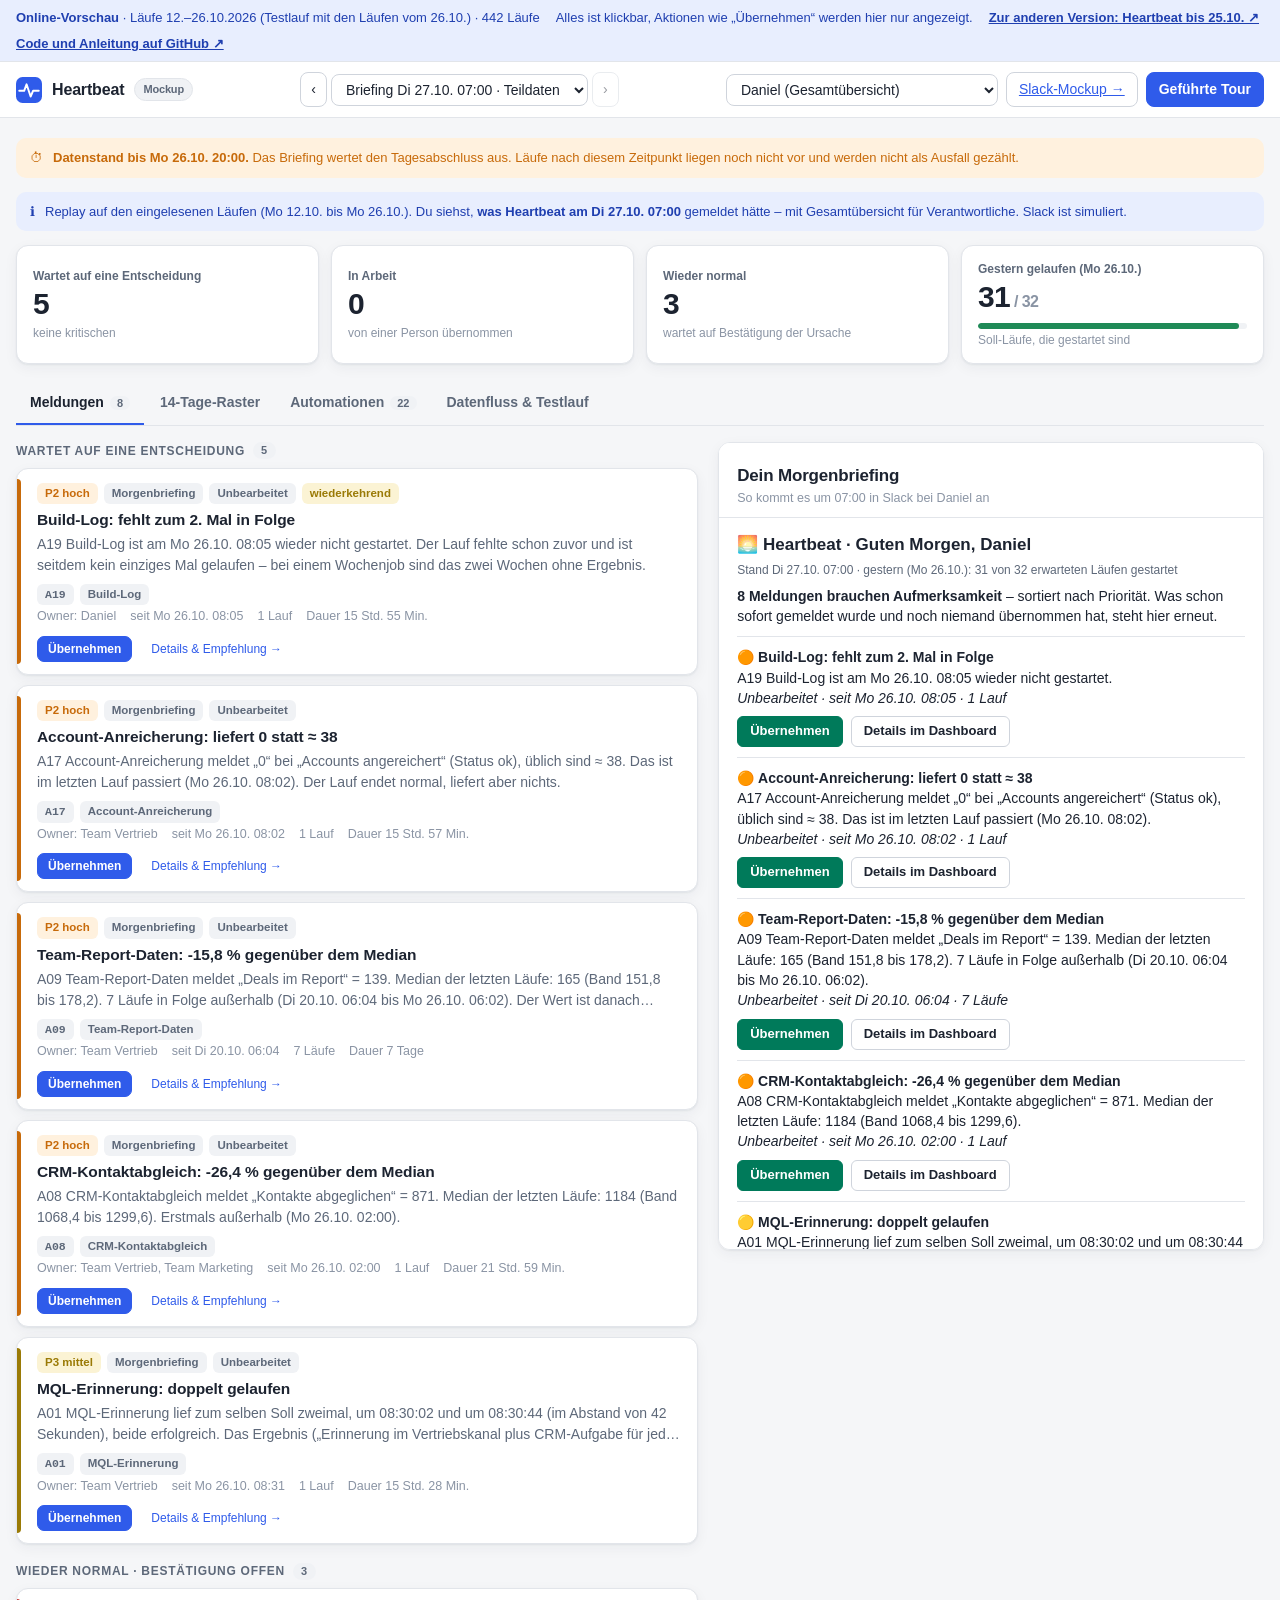
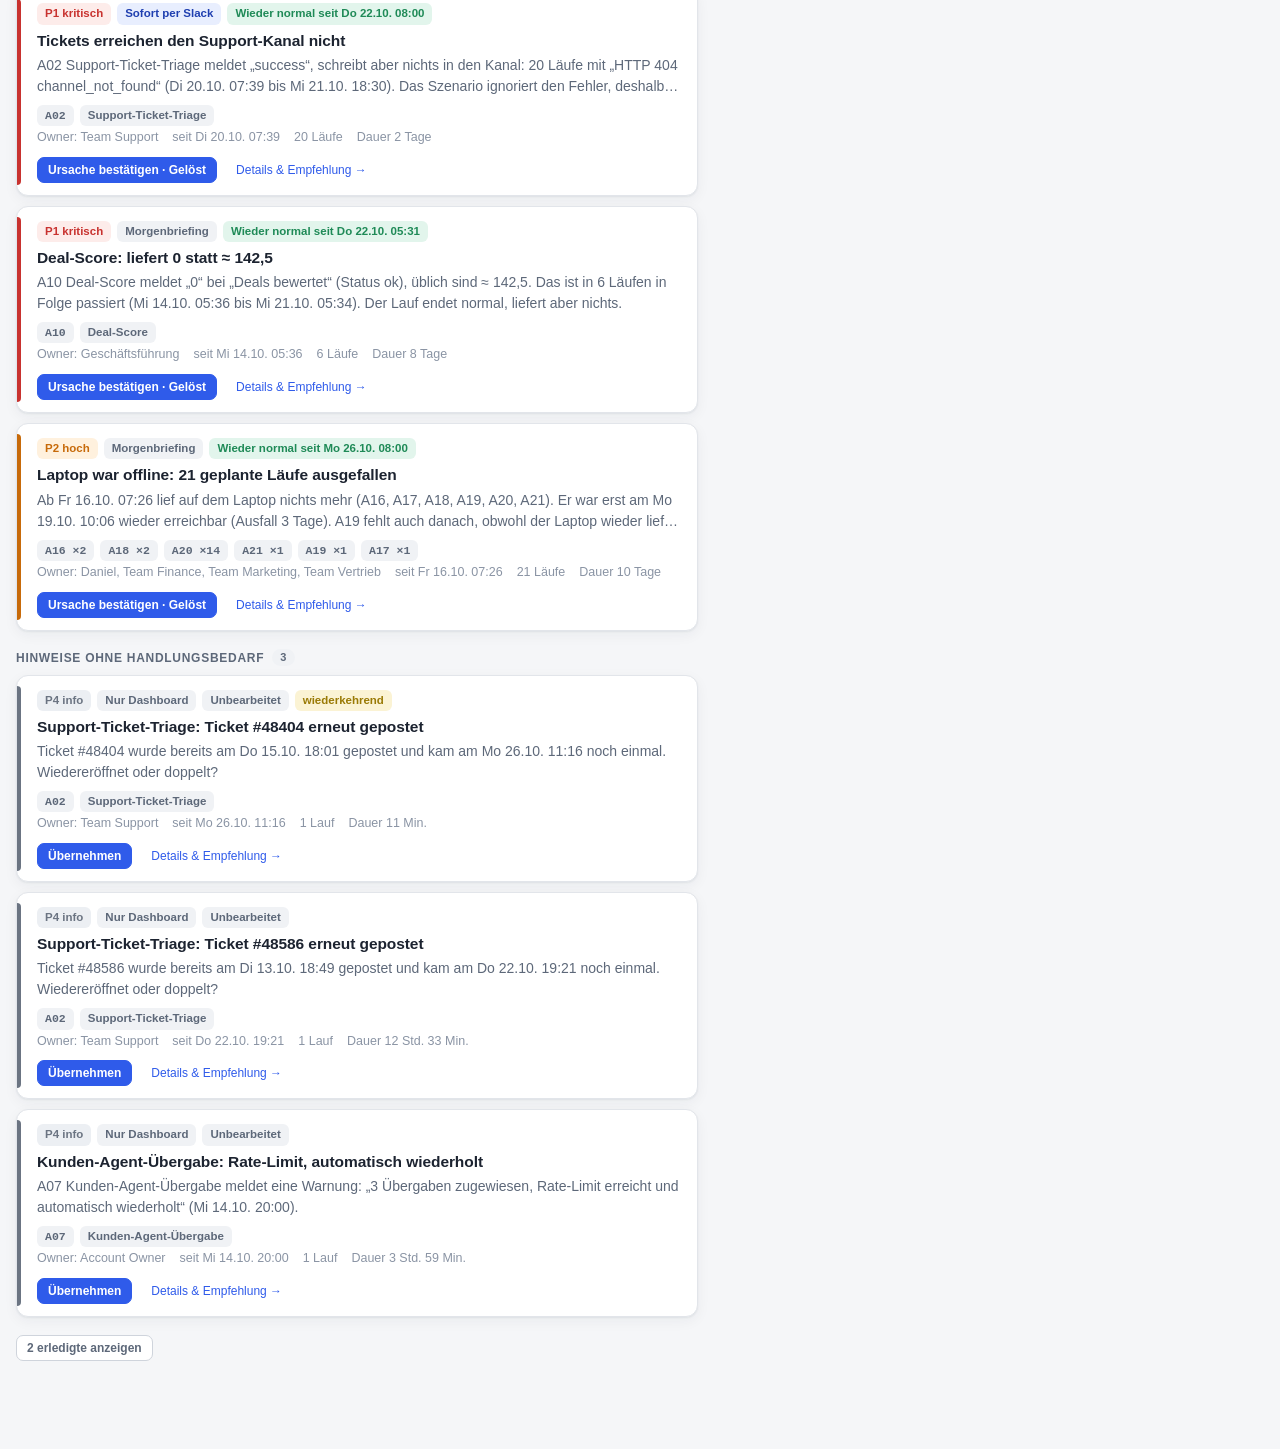
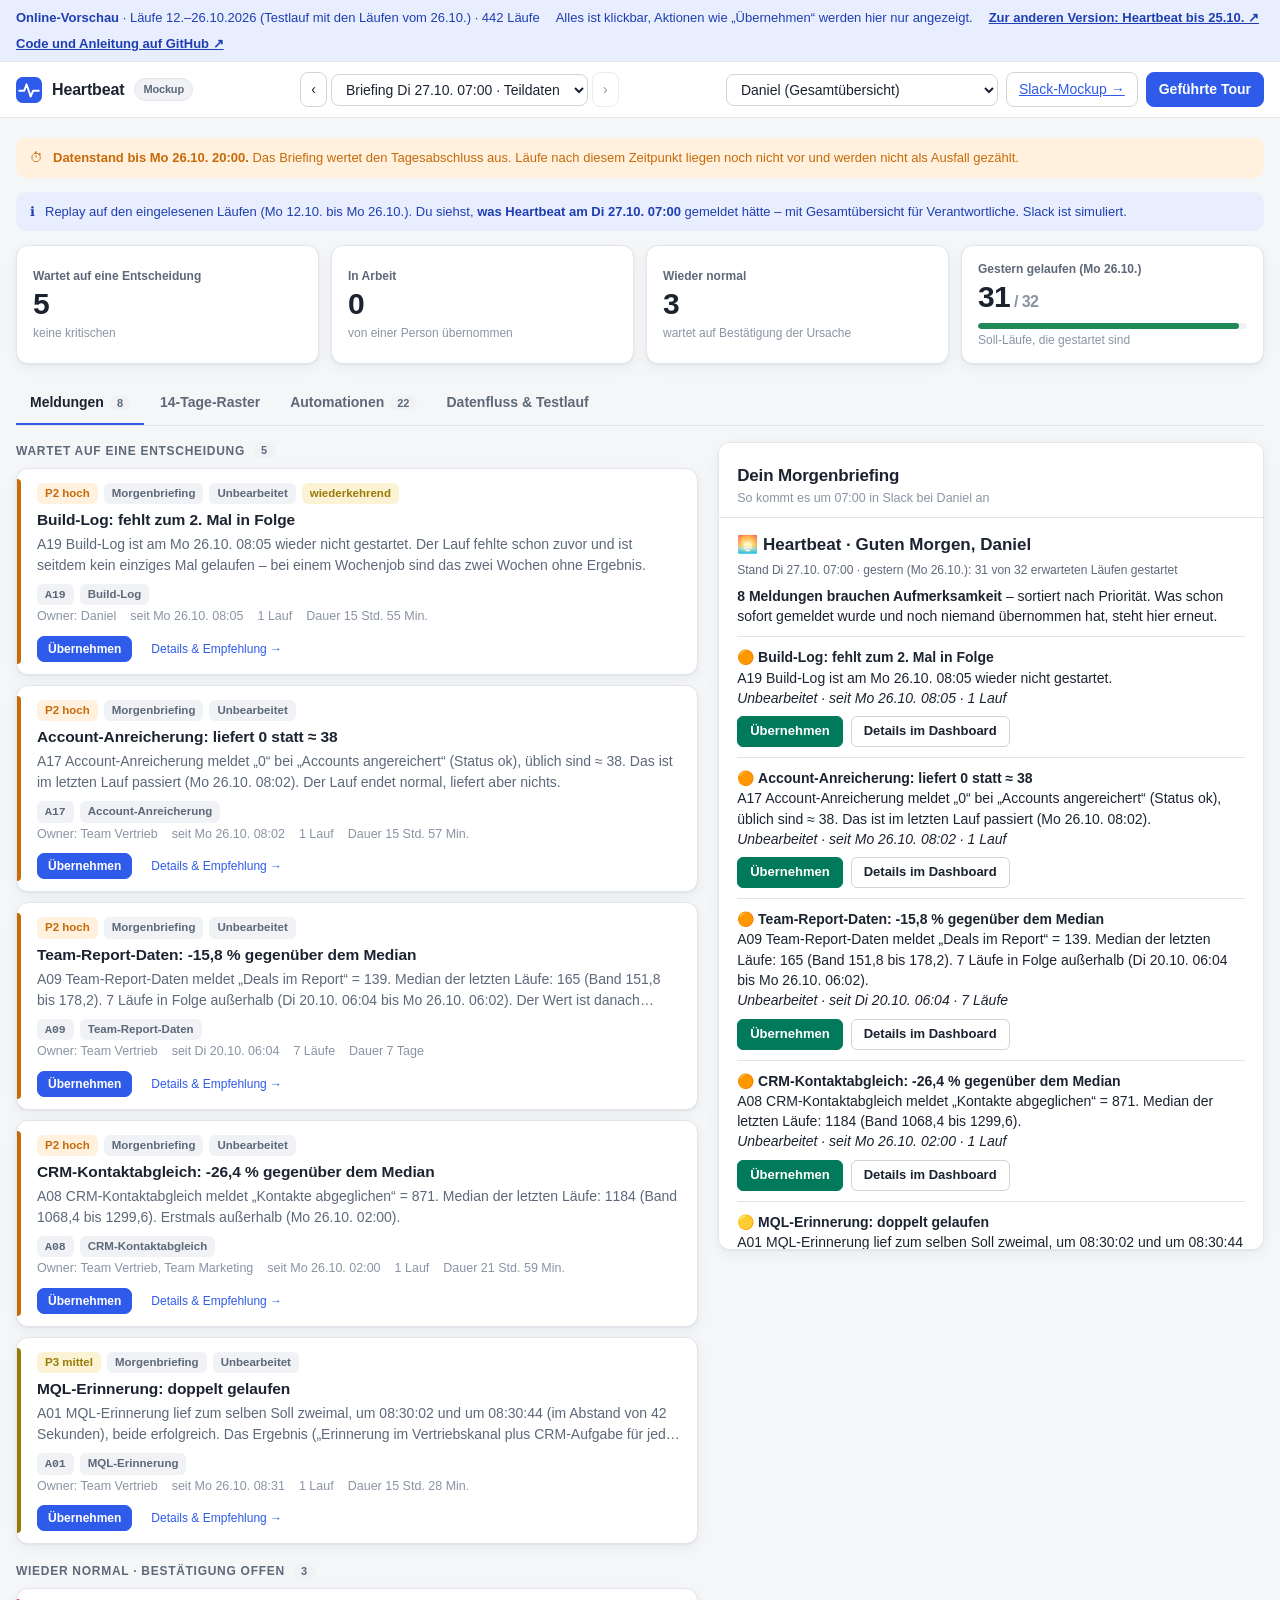
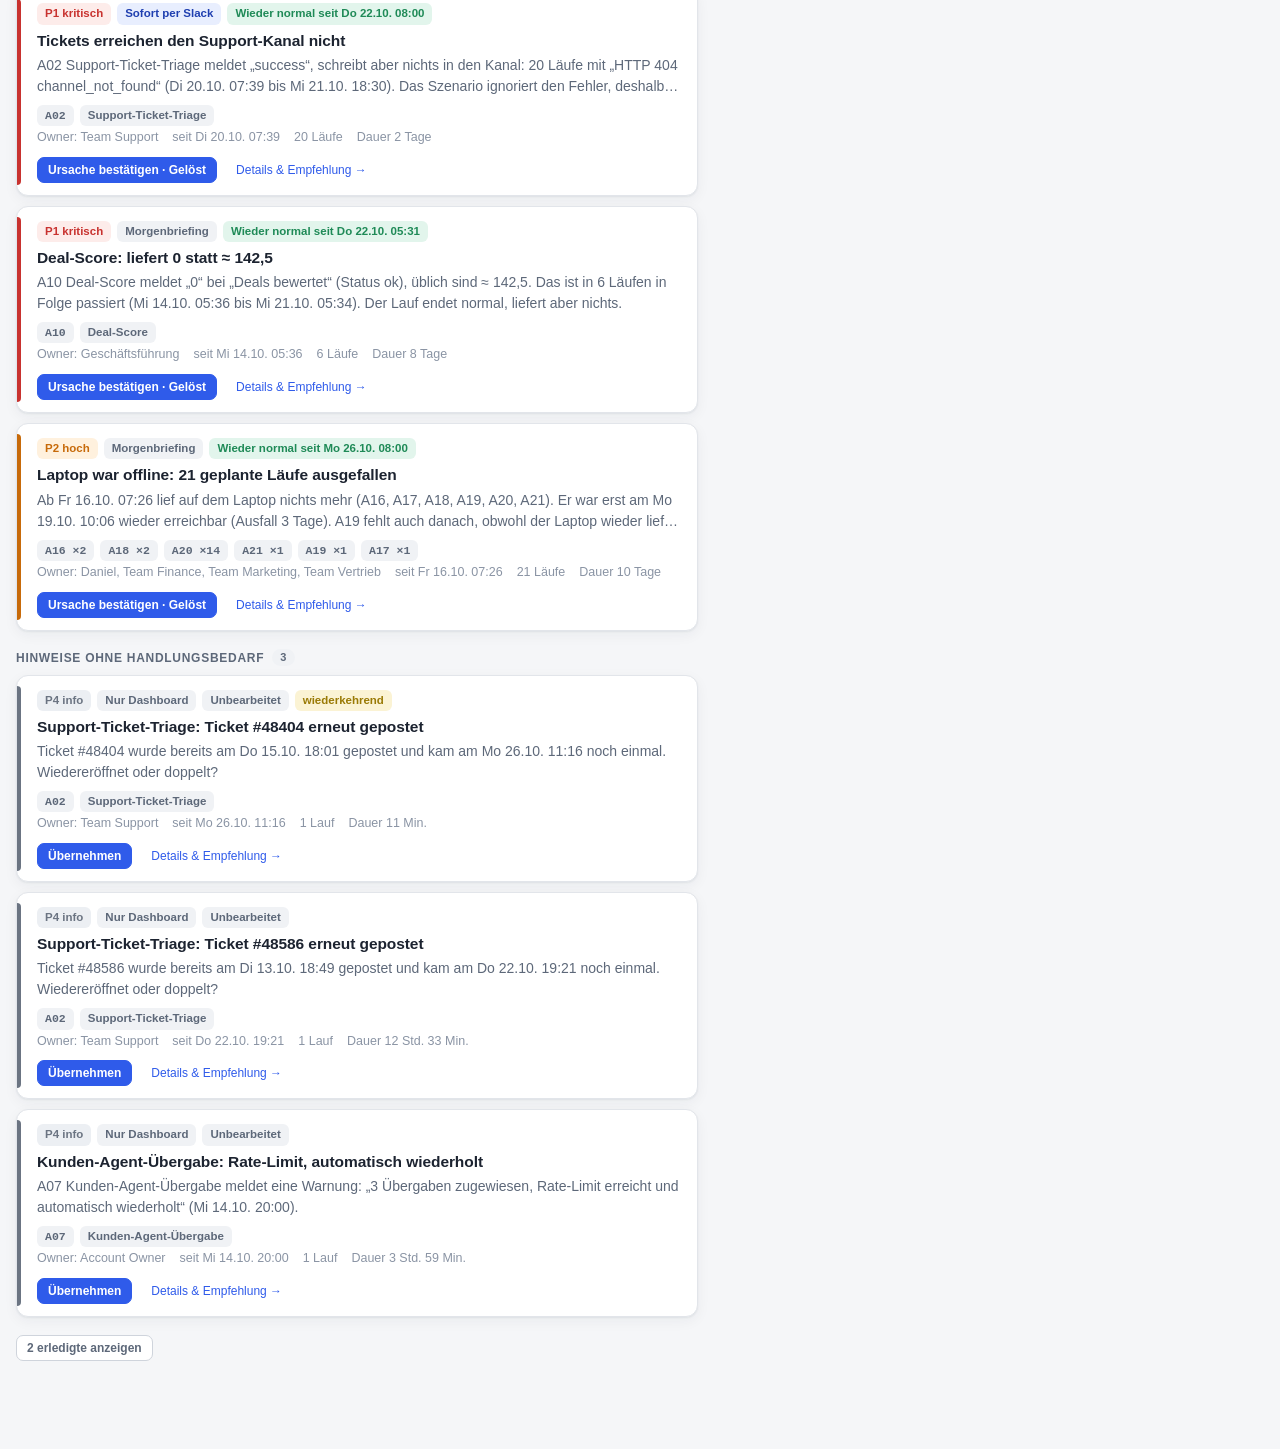
